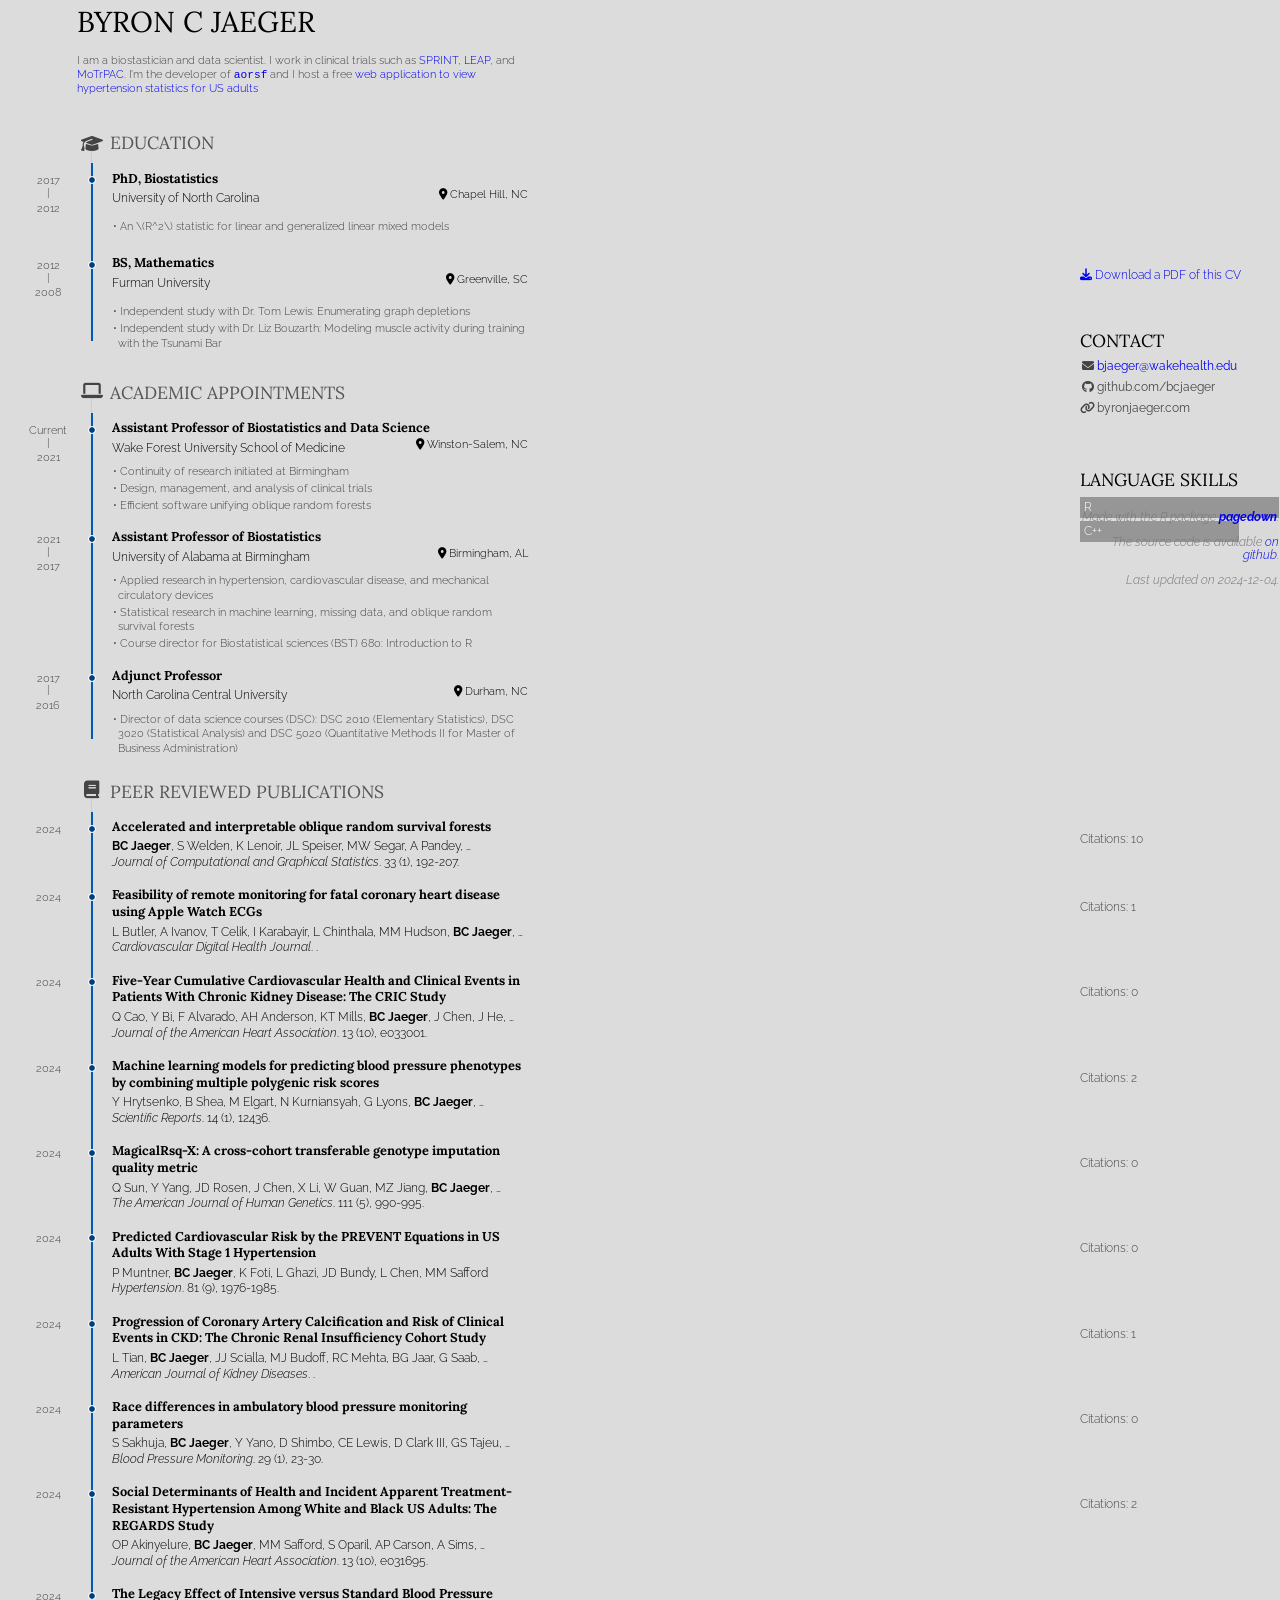
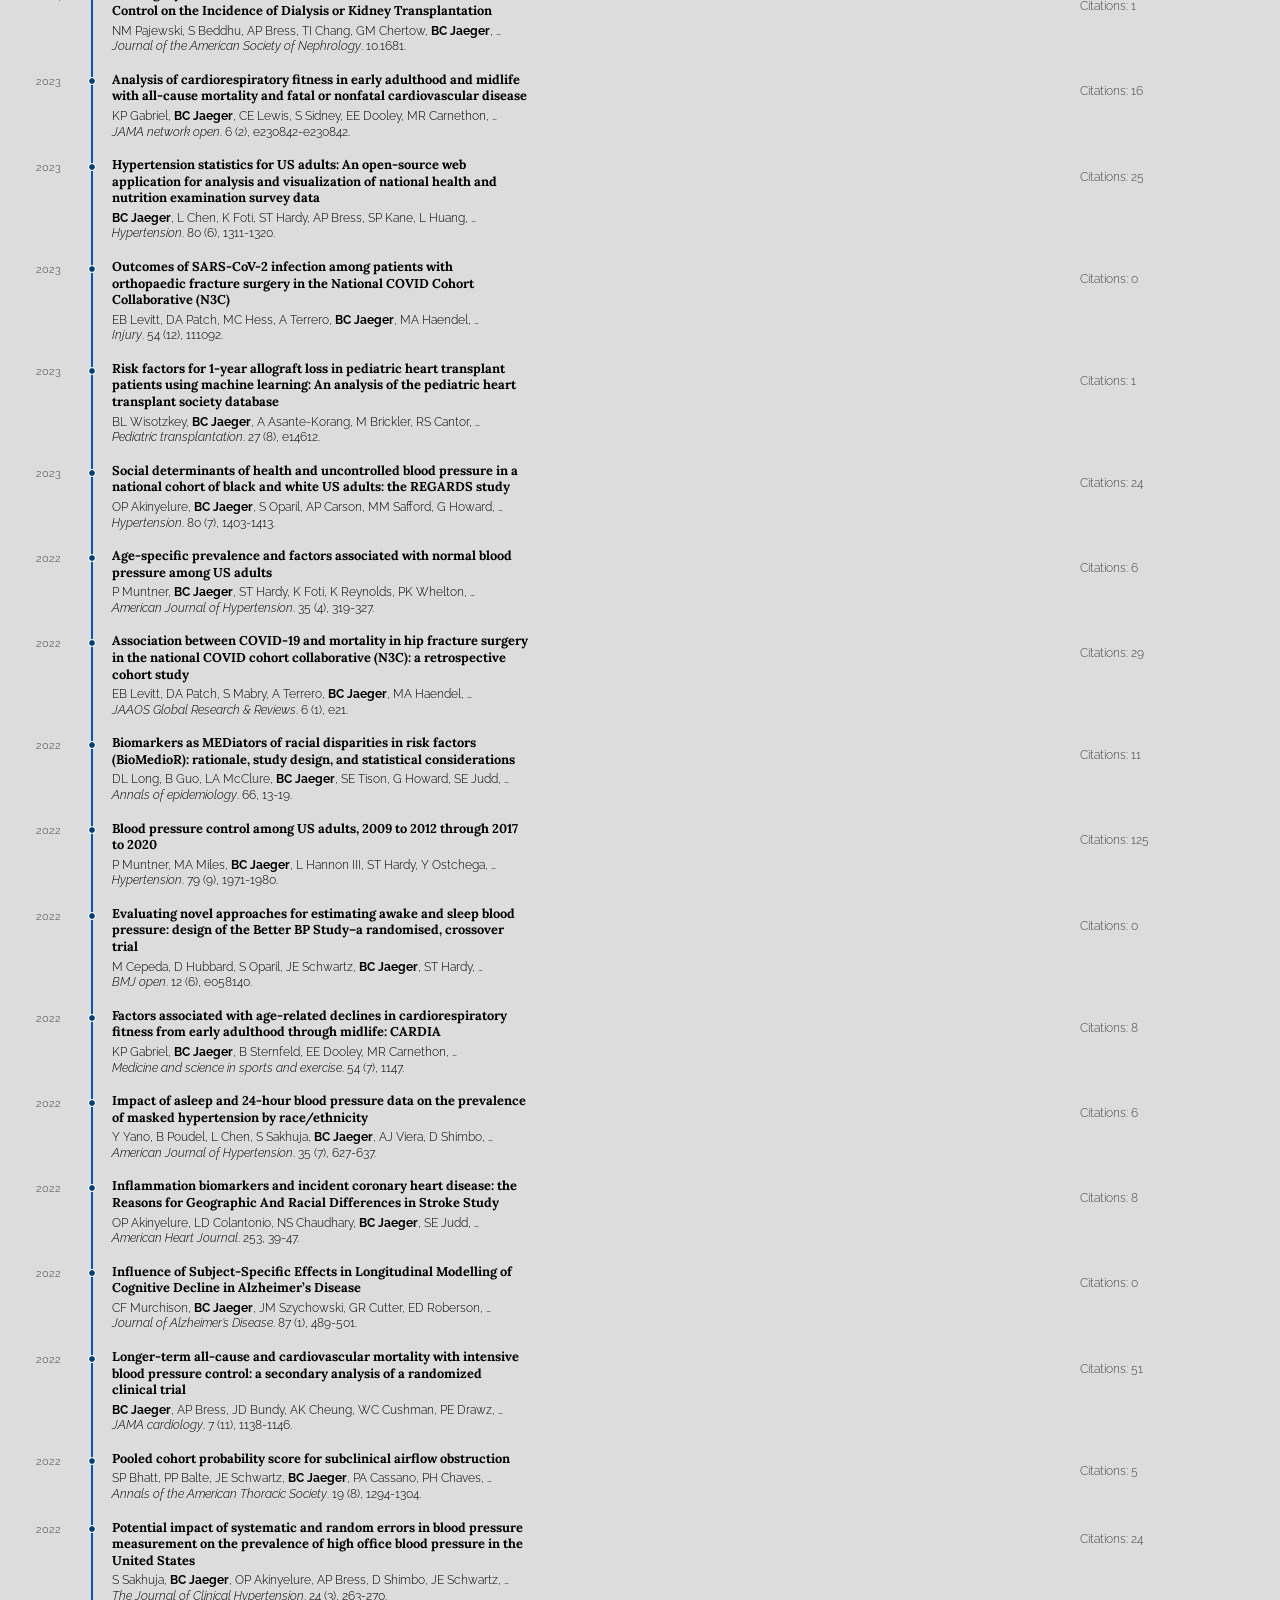
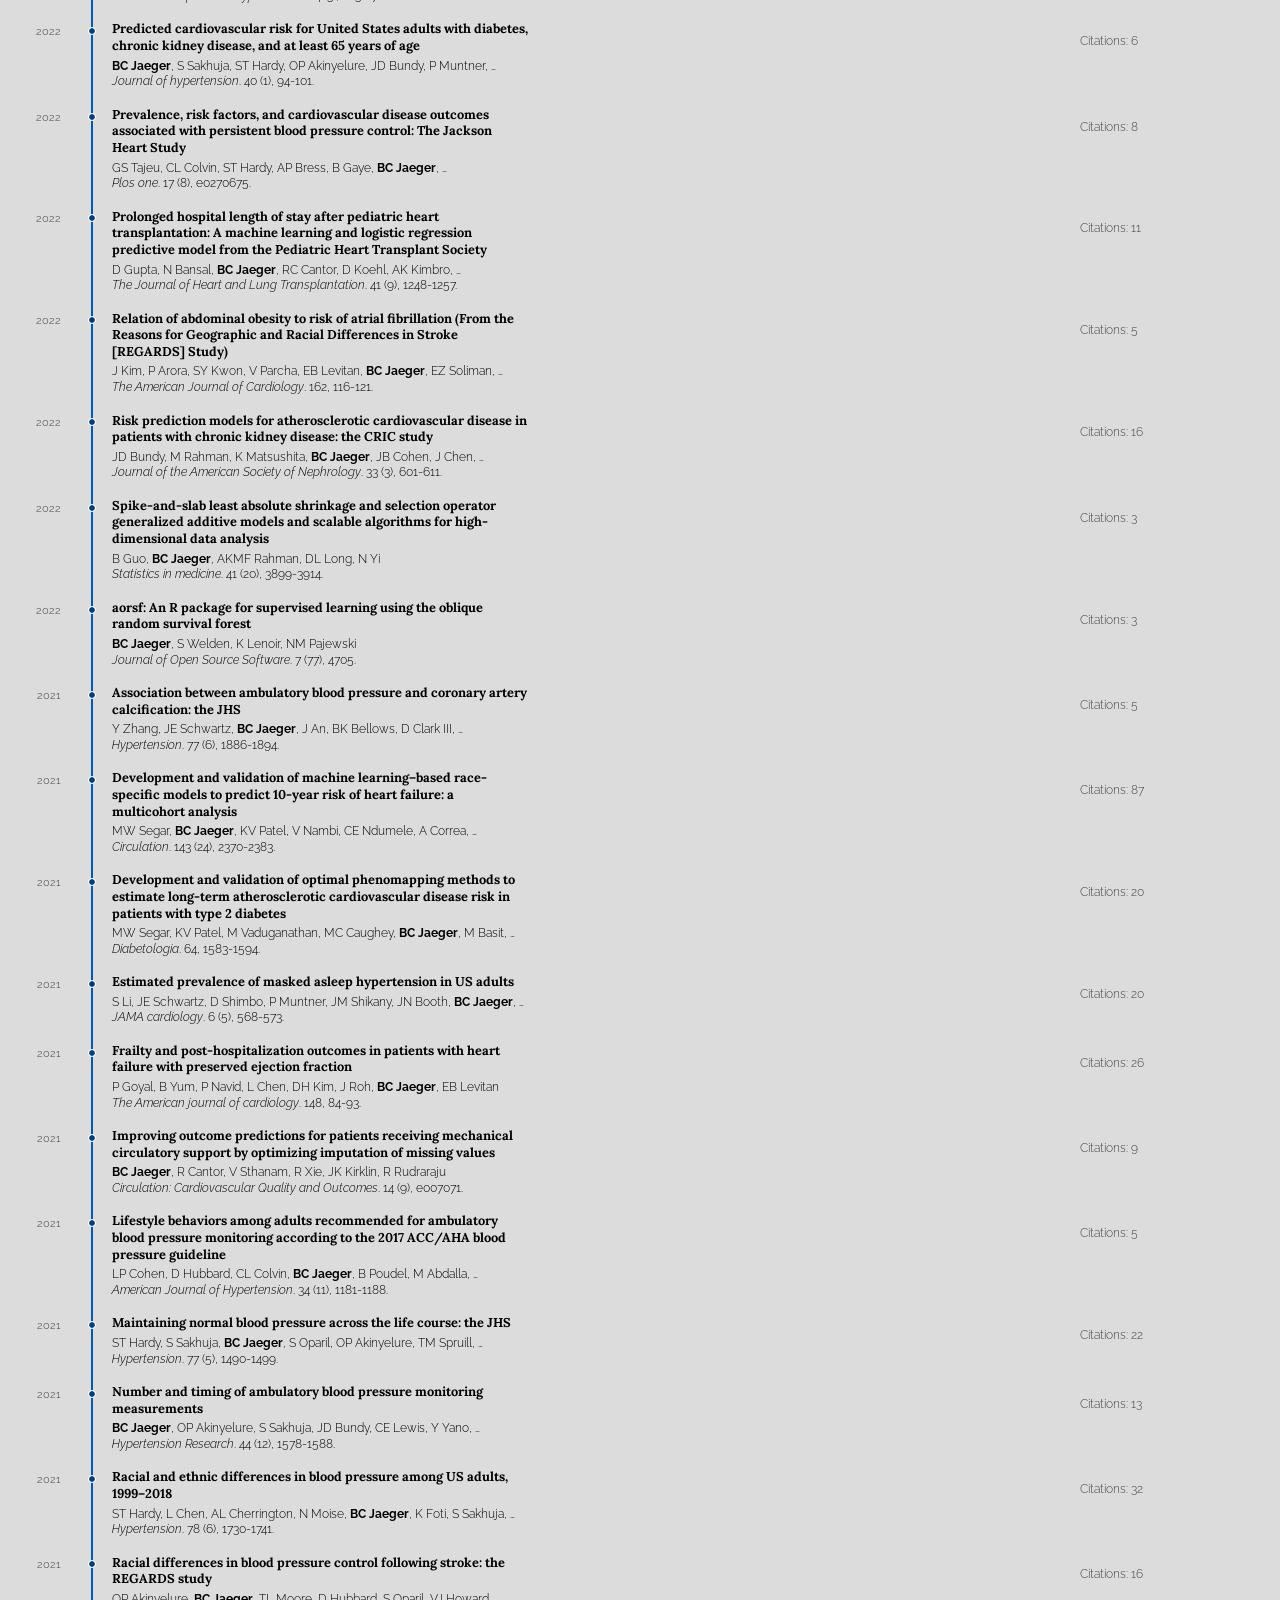
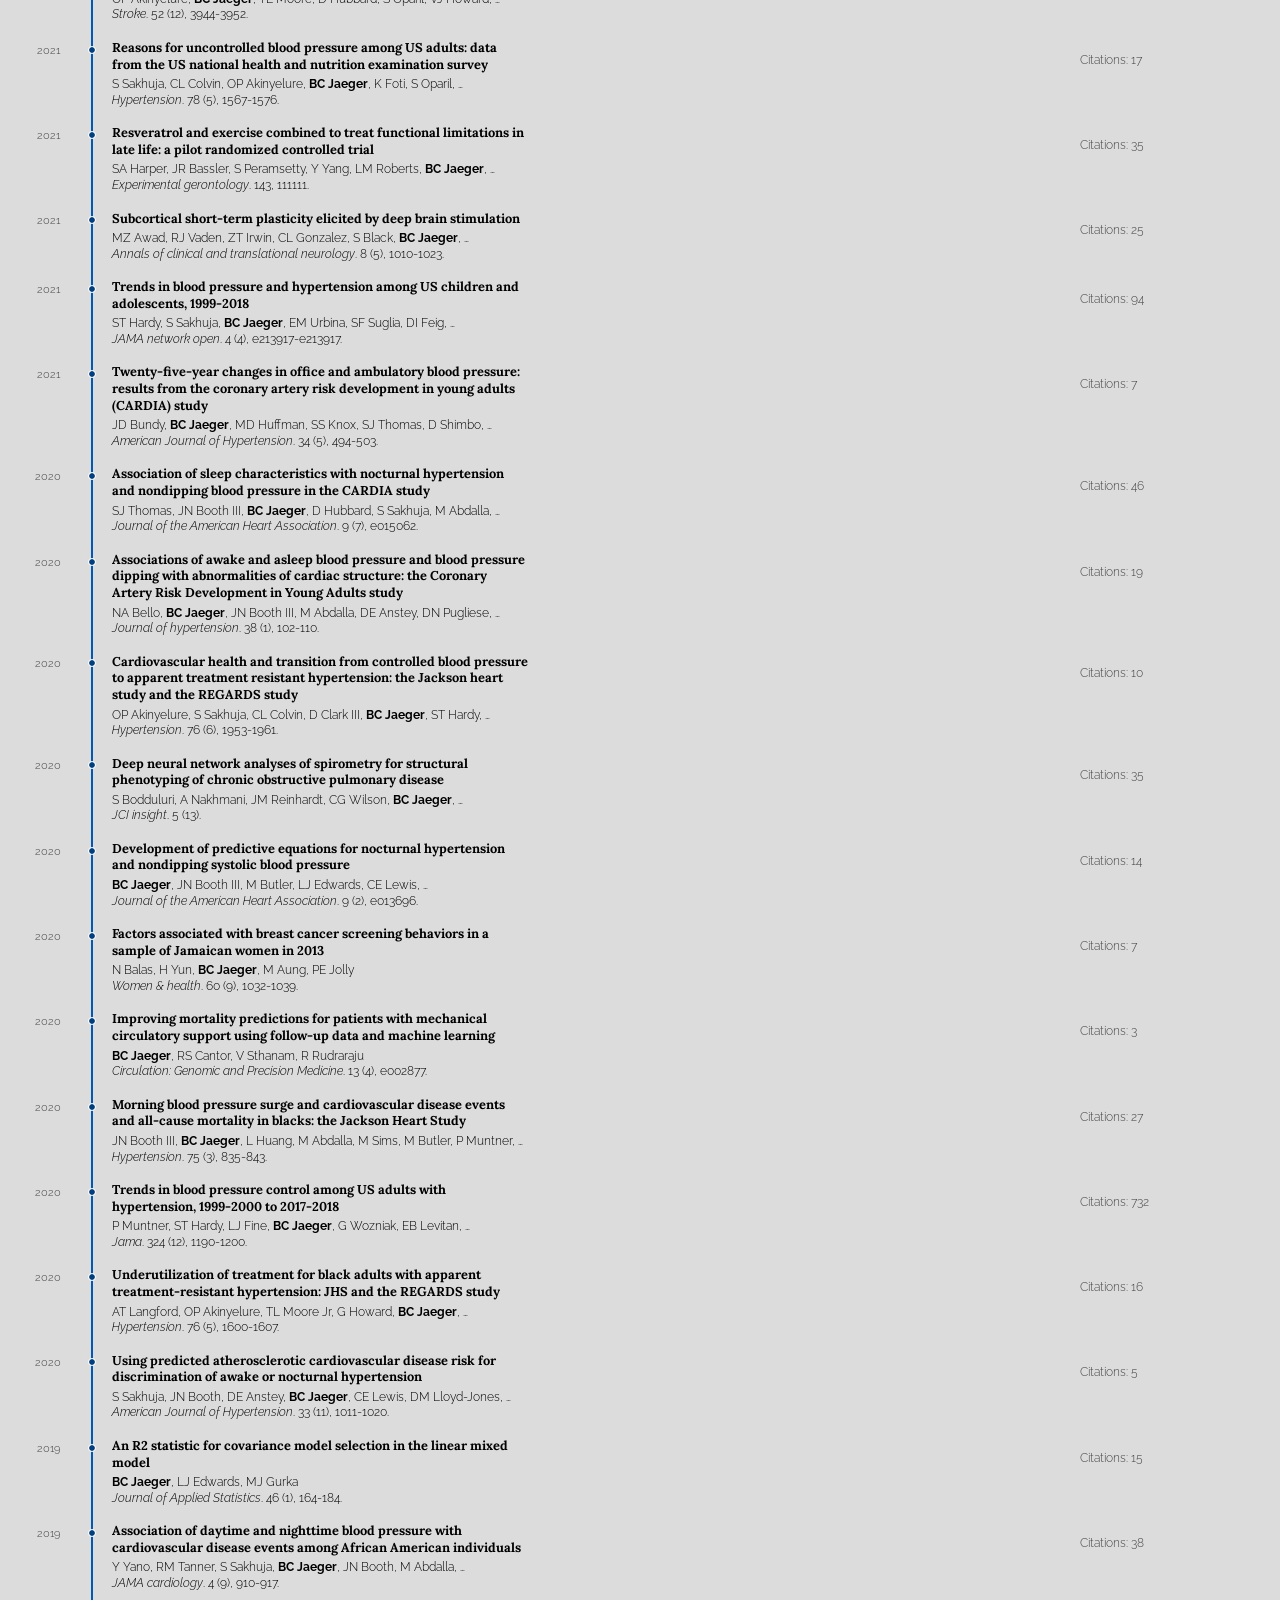
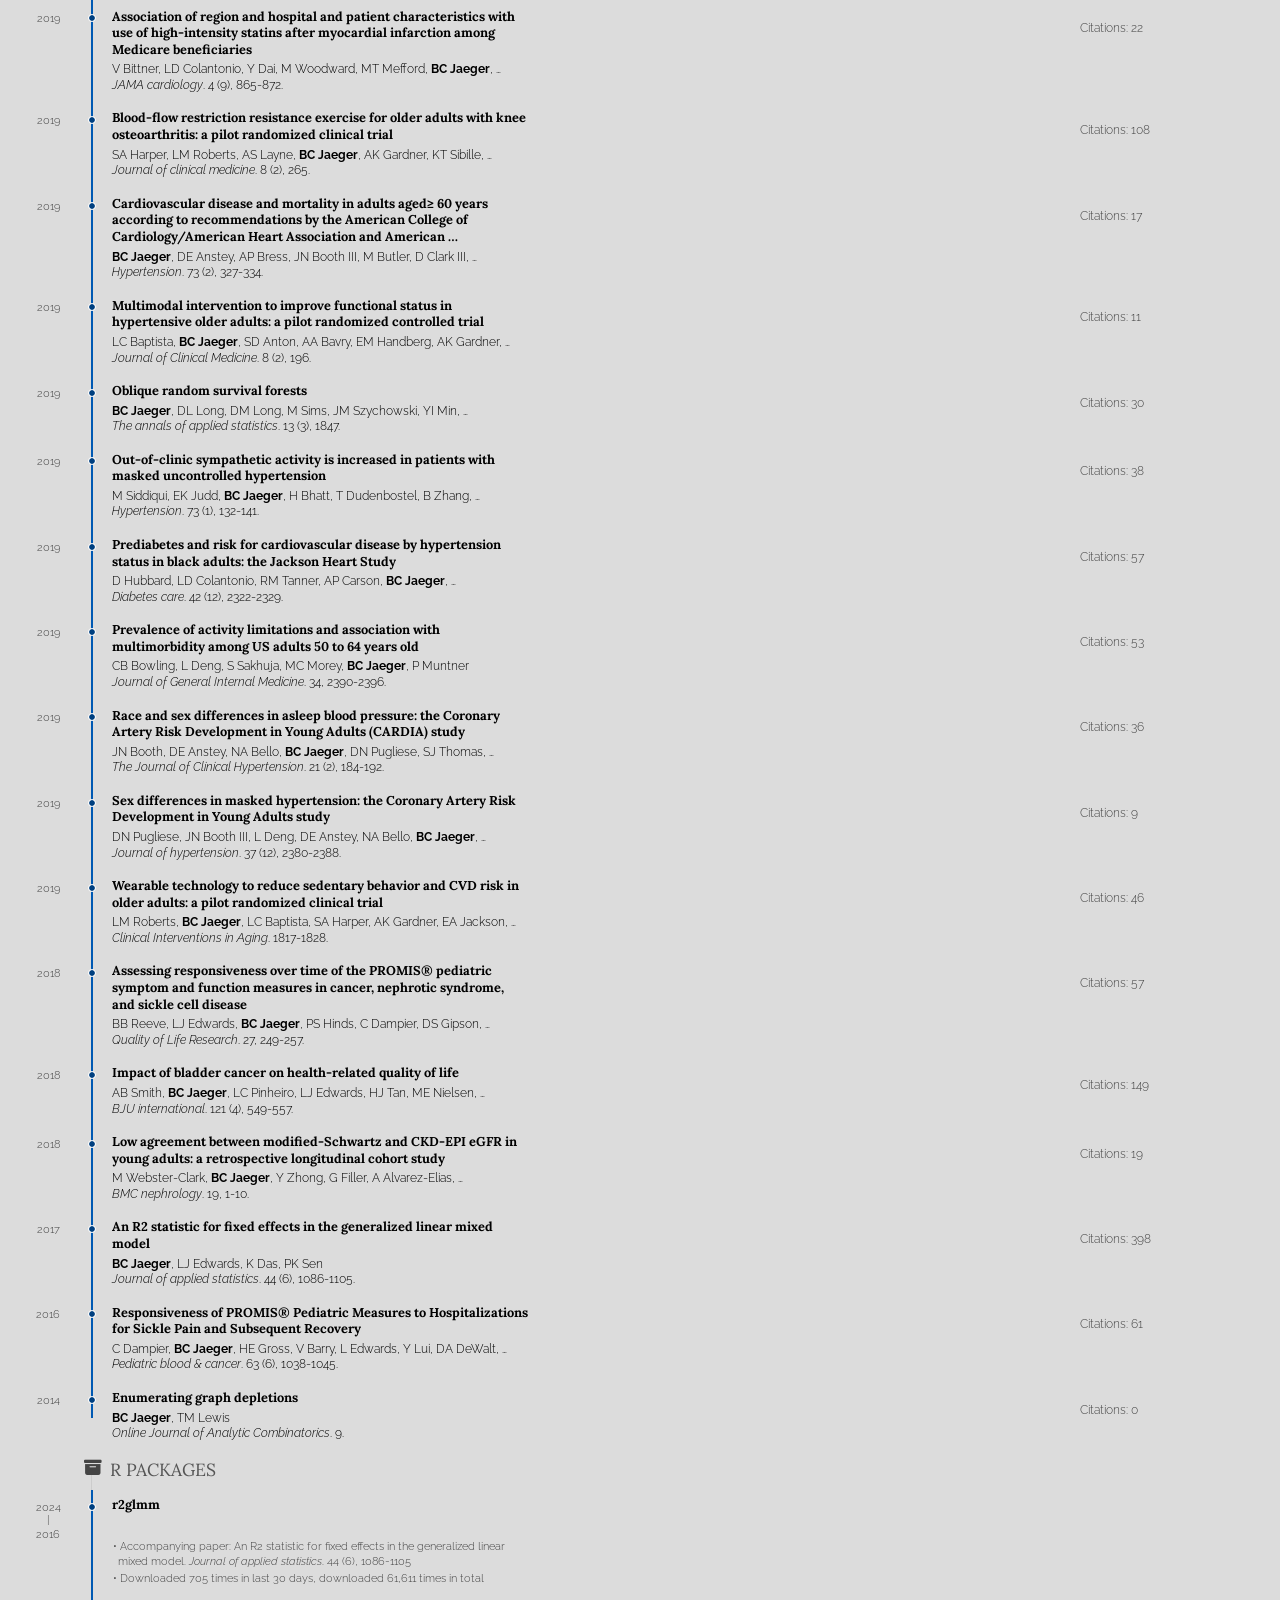
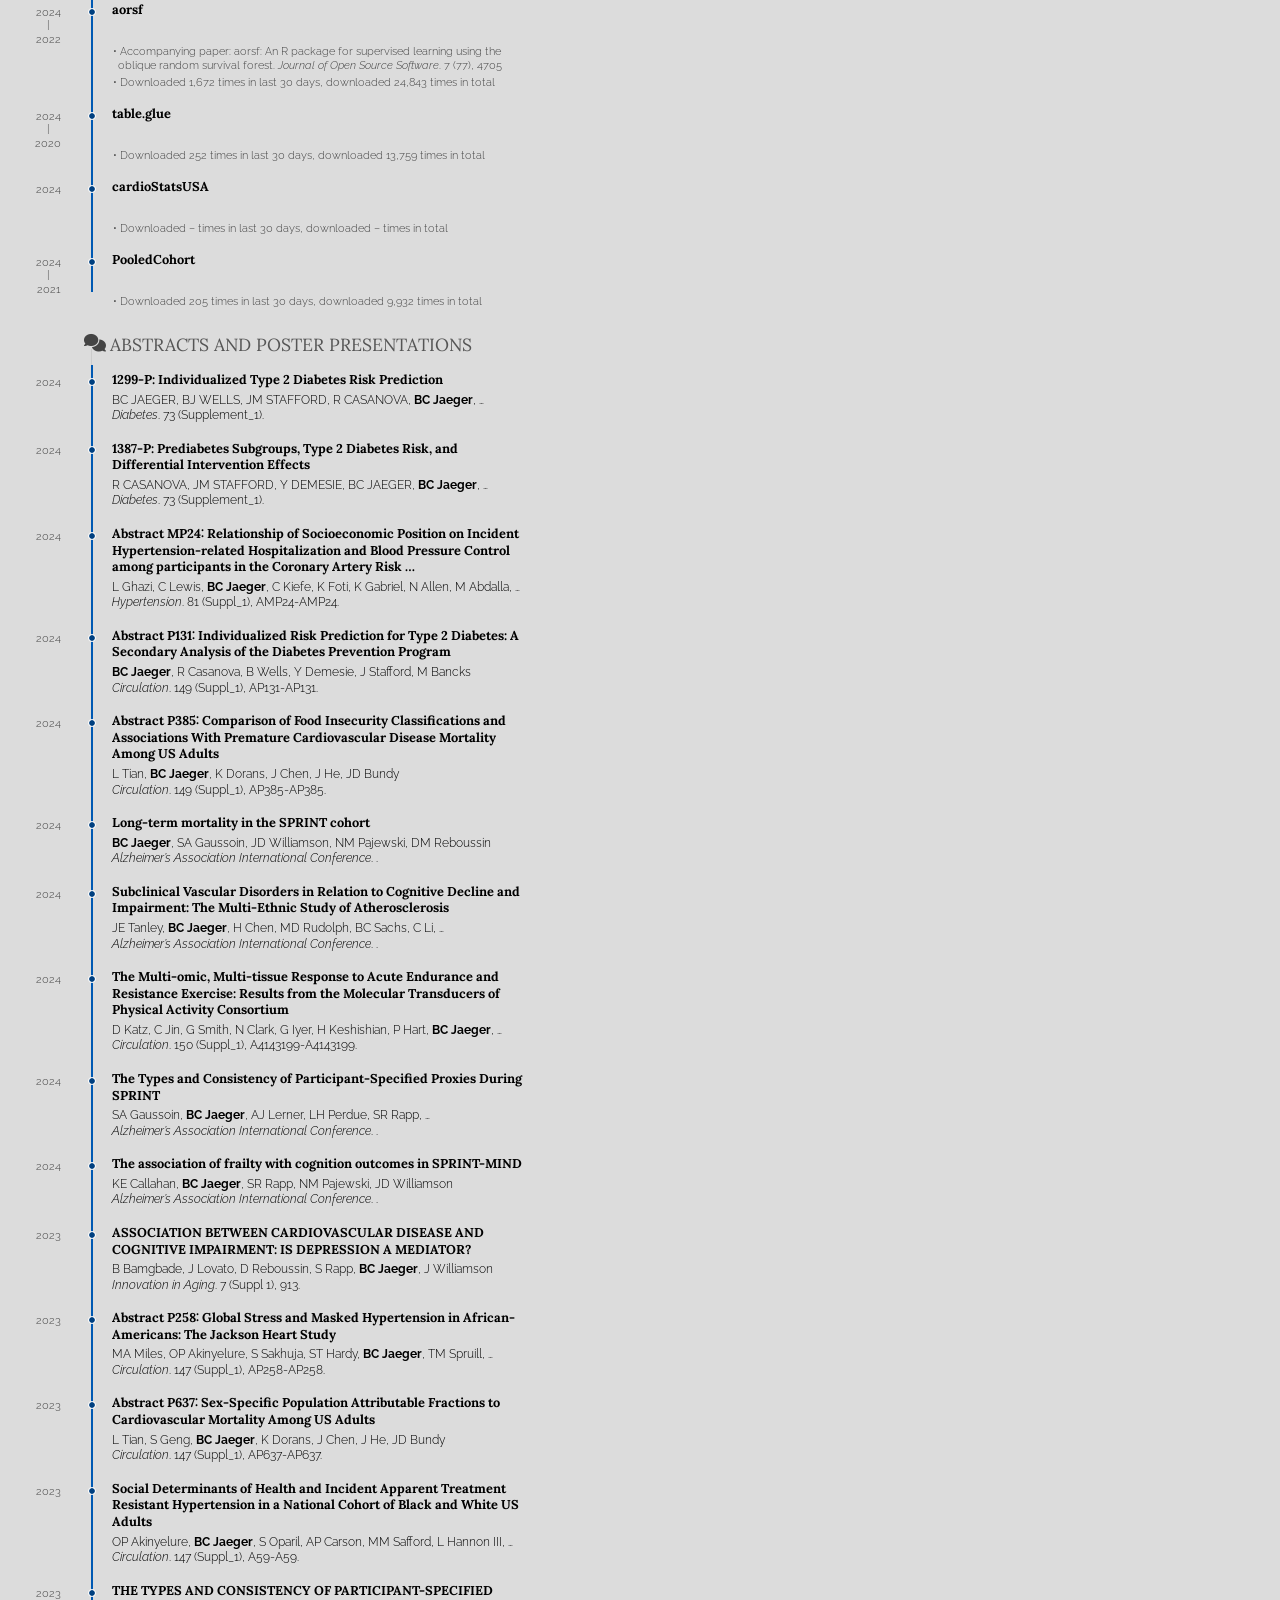
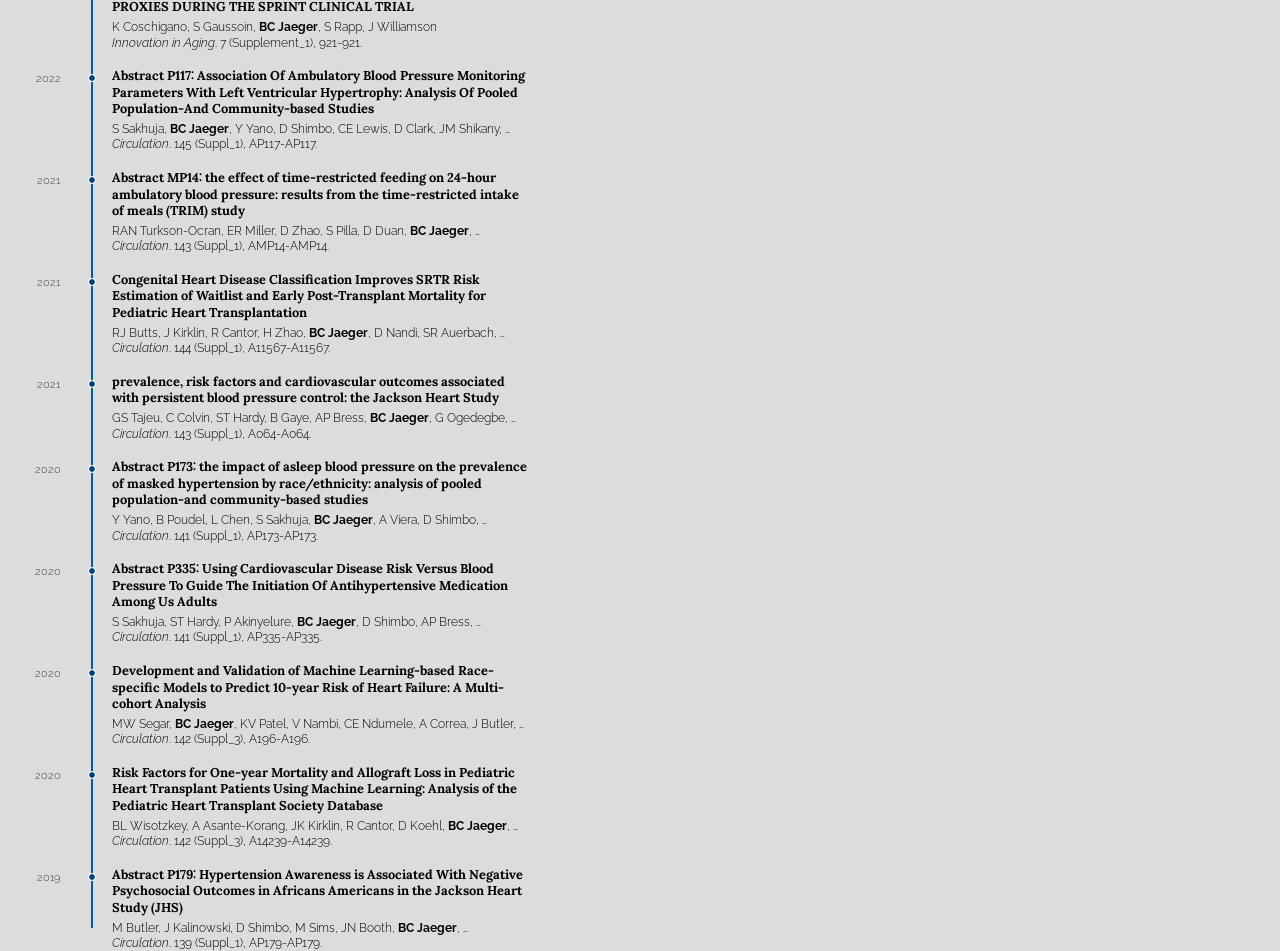
==== index.html @ 81c4c0ee "deploy: 174bfce23d1e09a99e138699e4bae9b51db5f2bb" ====
<!DOCTYPE html>
<html xmlns="http://www.w3.org/1999/xhtml">
  <head>
    <meta charset="utf-8" />
    <meta http-equiv="Content-Type" content="text/html; charset=utf-8" />
    <meta name="generator" content="pandoc" />
    <meta name="viewport" content="width=device-width, initial-scale=1">

    <meta name="author" content="Byron C Jaeger" />
    <meta name="date" content="2024-12-04" />
    <title>Byron C Jaeger’s CV</title>

            <!-- dynamically load mathjax for compatibility with self-contained -->
    <script>
    (function() {
      // Retrieve previous config object if defined
      window.PagedConfig = window.PagedConfig || {};
      let beforePaged = PagedConfig.before;
      window.PagedConfig.before = async () => {
        if (beforePaged) await beforePaged();
        return new Promise((resolve, reject) => {
          var script = document.createElement("script");
          script.type = "text/javascript";
          var src = `https://mathjax.rstudio.com/latest/MathJax.js` + "?config=TeX-MML-AM_CHTML";
          if (location.protocol !== "file:" && /^https?:/.test(src))
            src = src.replace(/^https?:/, '');
          script.src = src;
          window.MathJax = {
            AuthorInit: () => {
              MathJax.Hub.Register.StartupHook("Begin", () => {
                MathJax.Hub.Queue(resolve);
              });
            }
          };
          document.getElementsByTagName("head")[0].appendChild(script);
        });
      };
    })();
    </script>
        
        <link href="data:text/css,%0A%2Efa%7Bfont%2Dfamily%3Avar%28%2D%2Dfa%2Dstyle%2Dfamily%2C%22Font%20Awesome%206%20Free%22%29%3Bfont%2Dweight%3Avar%28%2D%2Dfa%2Dstyle%2C900%29%7D%2Efa%2C%2Efa%2Dbrands%2C%2Efa%2Dclassic%2C%2Efa%2Dregular%2C%2Efa%2Dsharp%2C%2Efa%2Dsolid%2C%2Efab%2C%2Efar%2C%2Efas%7B%2Dmoz%2Dosx%2Dfont%2Dsmoothing%3Agrayscale%3B%2Dwebkit%2Dfont%2Dsmoothing%3Aantialiased%3Bdisplay%3Avar%28%2D%2Dfa%2Ddisplay%2Cinline%2Dblock%29%3Bfont%2Dstyle%3Anormal%3Bfont%2Dvariant%3Anormal%3Bline%2Dheight%3A1%3Btext%2Drendering%3Aauto%7D%2Efa%2Dclassic%2C%2Efa%2Dregular%2C%2Efa%2Dsolid%2C%2Efar%2C%2Efas%7Bfont%2Dfamily%3A%22Font%20Awesome%206%20Free%22%7D%2Efa%2Dbrands%2C%2Efab%7Bfont%2Dfamily%3A%22Font%20Awesome%206%20Brands%22%7D%2Efa%2D1x%7Bfont%2Dsize%3A1em%7D%2Efa%2D2x%7Bfont%2Dsize%3A2em%7D%2Efa%2D3x%7Bfont%2Dsize%3A3em%7D%2Efa%2D4x%7Bfont%2Dsize%3A4em%7D%2Efa%2D5x%7Bfont%2Dsize%3A5em%7D%2Efa%2D6x%7Bfont%2Dsize%3A6em%7D%2Efa%2D7x%7Bfont%2Dsize%3A7em%7D%2Efa%2D8x%7Bfont%2Dsize%3A8em%7D%2Efa%2D9x%7Bfont%2Dsize%3A9em%7D%2Efa%2D10x%7Bfont%2Dsize%3A10em%7D%2Efa%2D2xs%7Bfont%2Dsize%3A%2E625em%3Bline%2Dheight%3A%2E1em%3Bvertical%2Dalign%3A%2E225em%7D%2Efa%2Dxs%7Bfont%2Dsize%3A%2E75em%3Bline%2Dheight%3A%2E08333em%3Bvertical%2Dalign%3A%2E125em%7D%2Efa%2Dsm%7Bfont%2Dsize%3A%2E875em%3Bline%2Dheight%3A%2E07143em%3Bvertical%2Dalign%3A%2E05357em%7D%2Efa%2Dlg%7Bfont%2Dsize%3A1%2E25em%3Bline%2Dheight%3A%2E05em%3Bvertical%2Dalign%3A%2D%2E075em%7D%2Efa%2Dxl%7Bfont%2Dsize%3A1%2E5em%3Bline%2Dheight%3A%2E04167em%3Bvertical%2Dalign%3A%2D%2E125em%7D%2Efa%2D2xl%7Bfont%2Dsize%3A2em%3Bline%2Dheight%3A%2E03125em%3Bvertical%2Dalign%3A%2D%2E1875em%7D%2Efa%2Dfw%7Btext%2Dalign%3Acenter%3Bwidth%3A1%2E25em%7D%2Efa%2Dul%7Blist%2Dstyle%2Dtype%3Anone%3Bmargin%2Dleft%3Avar%28%2D%2Dfa%2Dli%2Dmargin%2C2%2E5em%29%3Bpadding%2Dleft%3A0%7D%2Efa%2Dul%3Eli%7Bposition%3Arelative%7D%2Efa%2Dli%7Bleft%3Acalc%28var%28%2D%2Dfa%2Dli%2Dwidth%2C%202em%29%2A%2D1%29%3Bposition%3Aabsolute%3Btext%2Dalign%3Acenter%3Bwidth%3Avar%28%2D%2Dfa%2Dli%2Dwidth%2C2em%29%3Bline%2Dheight%3Ainherit%7D%2Efa%2Dborder%7Bborder%2Dradius%3Avar%28%2D%2Dfa%2Dborder%2Dradius%2C%2E1em%29%3Bborder%3Avar%28%2D%2Dfa%2Dborder%2Dwidth%2C%2E08em%29%20var%28%2D%2Dfa%2Dborder%2Dstyle%2Csolid%29%20var%28%2D%2Dfa%2Dborder%2Dcolor%2C%23eee%29%3Bpadding%3Avar%28%2D%2Dfa%2Dborder%2Dpadding%2C%2E2em%20%2E25em%20%2E15em%29%7D%2Efa%2Dpull%2Dleft%7Bfloat%3Aleft%3Bmargin%2Dright%3Avar%28%2D%2Dfa%2Dpull%2Dmargin%2C%2E3em%29%7D%2Efa%2Dpull%2Dright%7Bfloat%3Aright%3Bmargin%2Dleft%3Avar%28%2D%2Dfa%2Dpull%2Dmargin%2C%2E3em%29%7D%2Efa%2Dbeat%7B%2Dwebkit%2Danimation%2Dname%3Afa%2Dbeat%3Banimation%2Dname%3Afa%2Dbeat%3B%2Dwebkit%2Danimation%2Ddelay%3Avar%28%2D%2Dfa%2Danimation%2Ddelay%2C0s%29%3Banimation%2Ddelay%3Avar%28%2D%2Dfa%2Danimation%2Ddelay%2C0s%29%3B%2Dwebkit%2Danimation%2Ddirection%3Avar%28%2D%2Dfa%2Danimation%2Ddirection%2Cnormal%29%3Banimation%2Ddirection%3Avar%28%2D%2Dfa%2Danimation%2Ddirection%2Cnormal%29%3B%2Dwebkit%2Danimation%2Dduration%3Avar%28%2D%2Dfa%2Danimation%2Dduration%2C1s%29%3Banimation%2Dduration%3Avar%28%2D%2Dfa%2Danimation%2Dduration%2C1s%29%3B%2Dwebkit%2Danimation%2Diteration%2Dcount%3Avar%28%2D%2Dfa%2Danimation%2Diteration%2Dcount%2Cinfinite%29%3Banimation%2Diteration%2Dcount%3Avar%28%2D%2Dfa%2Danimation%2Diteration%2Dcount%2Cinfinite%29%3B%2Dwebkit%2Danimation%2Dtiming%2Dfunction%3Avar%28%2D%2Dfa%2Danimation%2Dtiming%2Cease%2Din%2Dout%29%3Banimation%2Dtiming%2Dfunction%3Avar%28%2D%2Dfa%2Danimation%2Dtiming%2Cease%2Din%2Dout%29%7D%2Efa%2Dbounce%7B%2Dwebkit%2Danimation%2Dname%3Afa%2Dbounce%3Banimation%2Dname%3Afa%2Dbounce%3B%2Dwebkit%2Danimation%2Ddelay%3Avar%28%2D%2Dfa%2Danimation%2Ddelay%2C0s%29%3Banimation%2Ddelay%3Avar%28%2D%2Dfa%2Danimation%2Ddelay%2C0s%29%3B%2Dwebkit%2Danimation%2Ddirection%3Avar%28%2D%2Dfa%2Danimation%2Ddirection%2Cnormal%29%3Banimation%2Ddirection%3Avar%28%2D%2Dfa%2Danimation%2Ddirection%2Cnormal%29%3B%2Dwebkit%2Danimation%2Dduration%3Avar%28%2D%2Dfa%2Danimation%2Dduration%2C1s%29%3Banimation%2Dduration%3Avar%28%2D%2Dfa%2Danimation%2Dduration%2C1s%29%3B%2Dwebkit%2Danimation%2Diteration%2Dcount%3Avar%28%2D%2Dfa%2Danimation%2Diteration%2Dcount%2Cinfinite%29%3Banimation%2Diteration%2Dcount%3Avar%28%2D%2Dfa%2Danimation%2Diteration%2Dcount%2Cinfinite%29%3B%2Dwebkit%2Danimation%2Dtiming%2Dfunction%3Avar%28%2D%2Dfa%2Danimation%2Dtiming%2Ccubic%2Dbezier%28%2E28%2C%2E84%2C%2E42%2C1%29%29%3Banimation%2Dtiming%2Dfunction%3Avar%28%2D%2Dfa%2Danimation%2Dtiming%2Ccubic%2Dbezier%28%2E28%2C%2E84%2C%2E42%2C1%29%29%7D%2Efa%2Dfade%7B%2Dwebkit%2Danimation%2Dname%3Afa%2Dfade%3Banimation%2Dname%3Afa%2Dfade%3B%2Dwebkit%2Danimation%2Diteration%2Dcount%3Avar%28%2D%2Dfa%2Danimation%2Diteration%2Dcount%2Cinfinite%29%3Banimation%2Diteration%2Dcount%3Avar%28%2D%2Dfa%2Danimation%2Diteration%2Dcount%2Cinfinite%29%3B%2Dwebkit%2Danimation%2Dtiming%2Dfunction%3Avar%28%2D%2Dfa%2Danimation%2Dtiming%2Ccubic%2Dbezier%28%2E4%2C0%2C%2E6%2C1%29%29%3Banimation%2Dtiming%2Dfunction%3Avar%28%2D%2Dfa%2Danimation%2Dtiming%2Ccubic%2Dbezier%28%2E4%2C0%2C%2E6%2C1%29%29%7D%2Efa%2Dbeat%2Dfade%2C%2Efa%2Dfade%7B%2Dwebkit%2Danimation%2Ddelay%3Avar%28%2D%2Dfa%2Danimation%2Ddelay%2C0s%29%3Banimation%2Ddelay%3Avar%28%2D%2Dfa%2Danimation%2Ddelay%2C0s%29%3B%2Dwebkit%2Danimation%2Ddirection%3Avar%28%2D%2Dfa%2Danimation%2Ddirection%2Cnormal%29%3Banimation%2Ddirection%3Avar%28%2D%2Dfa%2Danimation%2Ddirection%2Cnormal%29%3B%2Dwebkit%2Danimation%2Dduration%3Avar%28%2D%2Dfa%2Danimation%2Dduration%2C1s%29%3Banimation%2Dduration%3Avar%28%2D%2Dfa%2Danimation%2Dduration%2C1s%29%7D%2Efa%2Dbeat%2Dfade%7B%2Dwebkit%2Danimation%2Dname%3Afa%2Dbeat%2Dfade%3Banimation%2Dname%3Afa%2Dbeat%2Dfade%3B%2Dwebkit%2Danimation%2Diteration%2Dcount%3Avar%28%2D%2Dfa%2Danimation%2Diteration%2Dcount%2Cinfinite%29%3Banimation%2Diteration%2Dcount%3Avar%28%2D%2Dfa%2Danimation%2Diteration%2Dcount%2Cinfinite%29%3B%2Dwebkit%2Danimation%2Dtiming%2Dfunction%3Avar%28%2D%2Dfa%2Danimation%2Dtiming%2Ccubic%2Dbezier%28%2E4%2C0%2C%2E6%2C1%29%29%3Banimation%2Dtiming%2Dfunction%3Avar%28%2D%2Dfa%2Danimation%2Dtiming%2Ccubic%2Dbezier%28%2E4%2C0%2C%2E6%2C1%29%29%7D%2Efa%2Dflip%7B%2Dwebkit%2Danimation%2Dname%3Afa%2Dflip%3Banimation%2Dname%3Afa%2Dflip%3B%2Dwebkit%2Danimation%2Ddelay%3Avar%28%2D%2Dfa%2Danimation%2Ddelay%2C0s%29%3Banimation%2Ddelay%3Avar%28%2D%2Dfa%2Danimation%2Ddelay%2C0s%29%3B%2Dwebkit%2Danimation%2Ddirection%3Avar%28%2D%2Dfa%2Danimation%2Ddirection%2Cnormal%29%3Banimation%2Ddirection%3Avar%28%2D%2Dfa%2Danimation%2Ddirection%2Cnormal%29%3B%2Dwebkit%2Danimation%2Dduration%3Avar%28%2D%2Dfa%2Danimation%2Dduration%2C1s%29%3Banimation%2Dduration%3Avar%28%2D%2Dfa%2Danimation%2Dduration%2C1s%29%3B%2Dwebkit%2Danimation%2Diteration%2Dcount%3Avar%28%2D%2Dfa%2Danimation%2Diteration%2Dcount%2Cinfinite%29%3Banimation%2Diteration%2Dcount%3Avar%28%2D%2Dfa%2Danimation%2Diteration%2Dcount%2Cinfinite%29%3B%2Dwebkit%2Danimation%2Dtiming%2Dfunction%3Avar%28%2D%2Dfa%2Danimation%2Dtiming%2Cease%2Din%2Dout%29%3Banimation%2Dtiming%2Dfunction%3Avar%28%2D%2Dfa%2Danimation%2Dtiming%2Cease%2Din%2Dout%29%7D%2Efa%2Dshake%7B%2Dwebkit%2Danimation%2Dname%3Afa%2Dshake%3Banimation%2Dname%3Afa%2Dshake%3B%2Dwebkit%2Danimation%2Dduration%3Avar%28%2D%2Dfa%2Danimation%2Dduration%2C1s%29%3Banimation%2Dduration%3Avar%28%2D%2Dfa%2Danimation%2Dduration%2C1s%29%3B%2Dwebkit%2Danimation%2Diteration%2Dcount%3Avar%28%2D%2Dfa%2Danimation%2Diteration%2Dcount%2Cinfinite%29%3Banimation%2Diteration%2Dcount%3Avar%28%2D%2Dfa%2Danimation%2Diteration%2Dcount%2Cinfinite%29%3B%2Dwebkit%2Danimation%2Dtiming%2Dfunction%3Avar%28%2D%2Dfa%2Danimation%2Dtiming%2Clinear%29%3Banimation%2Dtiming%2Dfunction%3Avar%28%2D%2Dfa%2Danimation%2Dtiming%2Clinear%29%7D%2Efa%2Dshake%2C%2Efa%2Dspin%7B%2Dwebkit%2Danimation%2Ddelay%3Avar%28%2D%2Dfa%2Danimation%2Ddelay%2C0s%29%3Banimation%2Ddelay%3Avar%28%2D%2Dfa%2Danimation%2Ddelay%2C0s%29%3B%2Dwebkit%2Danimation%2Ddirection%3Avar%28%2D%2Dfa%2Danimation%2Ddirection%2Cnormal%29%3Banimation%2Ddirection%3Avar%28%2D%2Dfa%2Danimation%2Ddirection%2Cnormal%29%7D%2Efa%2Dspin%7B%2Dwebkit%2Danimation%2Dname%3Afa%2Dspin%3Banimation%2Dname%3Afa%2Dspin%3B%2Dwebkit%2Danimation%2Dduration%3Avar%28%2D%2Dfa%2Danimation%2Dduration%2C2s%29%3Banimation%2Dduration%3Avar%28%2D%2Dfa%2Danimation%2Dduration%2C2s%29%3B%2Dwebkit%2Danimation%2Diteration%2Dcount%3Avar%28%2D%2Dfa%2Danimation%2Diteration%2Dcount%2Cinfinite%29%3Banimation%2Diteration%2Dcount%3Avar%28%2D%2Dfa%2Danimation%2Diteration%2Dcount%2Cinfinite%29%3B%2Dwebkit%2Danimation%2Dtiming%2Dfunction%3Avar%28%2D%2Dfa%2Danimation%2Dtiming%2Clinear%29%3Banimation%2Dtiming%2Dfunction%3Avar%28%2D%2Dfa%2Danimation%2Dtiming%2Clinear%29%7D%2Efa%2Dspin%2Dreverse%7B%2D%2Dfa%2Danimation%2Ddirection%3Areverse%7D%2Efa%2Dpulse%2C%2Efa%2Dspin%2Dpulse%7B%2Dwebkit%2Danimation%2Dname%3Afa%2Dspin%3Banimation%2Dname%3Afa%2Dspin%3B%2Dwebkit%2Danimation%2Ddirection%3Avar%28%2D%2Dfa%2Danimation%2Ddirection%2Cnormal%29%3Banimation%2Ddirection%3Avar%28%2D%2Dfa%2Danimation%2Ddirection%2Cnormal%29%3B%2Dwebkit%2Danimation%2Dduration%3Avar%28%2D%2Dfa%2Danimation%2Dduration%2C1s%29%3Banimation%2Dduration%3Avar%28%2D%2Dfa%2Danimation%2Dduration%2C1s%29%3B%2Dwebkit%2Danimation%2Diteration%2Dcount%3Avar%28%2D%2Dfa%2Danimation%2Diteration%2Dcount%2Cinfinite%29%3Banimation%2Diteration%2Dcount%3Avar%28%2D%2Dfa%2Danimation%2Diteration%2Dcount%2Cinfinite%29%3B%2Dwebkit%2Danimation%2Dtiming%2Dfunction%3Avar%28%2D%2Dfa%2Danimation%2Dtiming%2Csteps%288%29%29%3Banimation%2Dtiming%2Dfunction%3Avar%28%2D%2Dfa%2Danimation%2Dtiming%2Csteps%288%29%29%7D%40media%20%28prefers%2Dreduced%2Dmotion%3Areduce%29%7B%2Efa%2Dbeat%2C%2Efa%2Dbeat%2Dfade%2C%2Efa%2Dbounce%2C%2Efa%2Dfade%2C%2Efa%2Dflip%2C%2Efa%2Dpulse%2C%2Efa%2Dshake%2C%2Efa%2Dspin%2C%2Efa%2Dspin%2Dpulse%7B%2Dwebkit%2Danimation%2Ddelay%3A%2D1ms%3Banimation%2Ddelay%3A%2D1ms%3B%2Dwebkit%2Danimation%2Dduration%3A1ms%3Banimation%2Dduration%3A1ms%3B%2Dwebkit%2Danimation%2Diteration%2Dcount%3A1%3Banimation%2Diteration%2Dcount%3A1%3B%2Dwebkit%2Dtransition%2Ddelay%3A0s%3Btransition%2Ddelay%3A0s%3B%2Dwebkit%2Dtransition%2Dduration%3A0s%3Btransition%2Dduration%3A0s%7D%7D%40%2Dwebkit%2Dkeyframes%20fa%2Dbeat%7B0%25%2C90%25%7B%2Dwebkit%2Dtransform%3Ascale%281%29%3Btransform%3Ascale%281%29%7D45%25%7B%2Dwebkit%2Dtransform%3Ascale%28var%28%2D%2Dfa%2Dbeat%2Dscale%2C1%2E25%29%29%3Btransform%3Ascale%28var%28%2D%2Dfa%2Dbeat%2Dscale%2C1%2E25%29%29%7D%7D%40keyframes%20fa%2Dbeat%7B0%25%2C90%25%7B%2Dwebkit%2Dtransform%3Ascale%281%29%3Btransform%3Ascale%281%29%7D45%25%7B%2Dwebkit%2Dtransform%3Ascale%28var%28%2D%2Dfa%2Dbeat%2Dscale%2C1%2E25%29%29%3Btransform%3Ascale%28var%28%2D%2Dfa%2Dbeat%2Dscale%2C1%2E25%29%29%7D%7D%40%2Dwebkit%2Dkeyframes%20fa%2Dbounce%7B0%25%7B%2Dwebkit%2Dtransform%3Ascale%281%29%20translateY%280%29%3Btransform%3Ascale%281%29%20translateY%280%29%7D10%25%7B%2Dwebkit%2Dtransform%3Ascale%28var%28%2D%2Dfa%2Dbounce%2Dstart%2Dscale%2Dx%2C1%2E1%29%2Cvar%28%2D%2Dfa%2Dbounce%2Dstart%2Dscale%2Dy%2C%2E9%29%29%20translateY%280%29%3Btransform%3Ascale%28var%28%2D%2Dfa%2Dbounce%2Dstart%2Dscale%2Dx%2C1%2E1%29%2Cvar%28%2D%2Dfa%2Dbounce%2Dstart%2Dscale%2Dy%2C%2E9%29%29%20translateY%280%29%7D30%25%7B%2Dwebkit%2Dtransform%3Ascale%28var%28%2D%2Dfa%2Dbounce%2Djump%2Dscale%2Dx%2C%2E9%29%2Cvar%28%2D%2Dfa%2Dbounce%2Djump%2Dscale%2Dy%2C1%2E1%29%29%20translateY%28var%28%2D%2Dfa%2Dbounce%2Dheight%2C%2D%2E5em%29%29%3Btransform%3Ascale%28var%28%2D%2Dfa%2Dbounce%2Djump%2Dscale%2Dx%2C%2E9%29%2Cvar%28%2D%2Dfa%2Dbounce%2Djump%2Dscale%2Dy%2C1%2E1%29%29%20translateY%28var%28%2D%2Dfa%2Dbounce%2Dheight%2C%2D%2E5em%29%29%7D50%25%7B%2Dwebkit%2Dtransform%3Ascale%28var%28%2D%2Dfa%2Dbounce%2Dland%2Dscale%2Dx%2C1%2E05%29%2Cvar%28%2D%2Dfa%2Dbounce%2Dland%2Dscale%2Dy%2C%2E95%29%29%20translateY%280%29%3Btransform%3Ascale%28var%28%2D%2Dfa%2Dbounce%2Dland%2Dscale%2Dx%2C1%2E05%29%2Cvar%28%2D%2Dfa%2Dbounce%2Dland%2Dscale%2Dy%2C%2E95%29%29%20translateY%280%29%7D57%25%7B%2Dwebkit%2Dtransform%3Ascale%281%29%20translateY%28var%28%2D%2Dfa%2Dbounce%2Drebound%2C%2D%2E125em%29%29%3Btransform%3Ascale%281%29%20translateY%28var%28%2D%2Dfa%2Dbounce%2Drebound%2C%2D%2E125em%29%29%7D64%25%7B%2Dwebkit%2Dtransform%3Ascale%281%29%20translateY%280%29%3Btransform%3Ascale%281%29%20translateY%280%29%7Dto%7B%2Dwebkit%2Dtransform%3Ascale%281%29%20translateY%280%29%3Btransform%3Ascale%281%29%20translateY%280%29%7D%7D%40keyframes%20fa%2Dbounce%7B0%25%7B%2Dwebkit%2Dtransform%3Ascale%281%29%20translateY%280%29%3Btransform%3Ascale%281%29%20translateY%280%29%7D10%25%7B%2Dwebkit%2Dtransform%3Ascale%28var%28%2D%2Dfa%2Dbounce%2Dstart%2Dscale%2Dx%2C1%2E1%29%2Cvar%28%2D%2Dfa%2Dbounce%2Dstart%2Dscale%2Dy%2C%2E9%29%29%20translateY%280%29%3Btransform%3Ascale%28var%28%2D%2Dfa%2Dbounce%2Dstart%2Dscale%2Dx%2C1%2E1%29%2Cvar%28%2D%2Dfa%2Dbounce%2Dstart%2Dscale%2Dy%2C%2E9%29%29%20translateY%280%29%7D30%25%7B%2Dwebkit%2Dtransform%3Ascale%28var%28%2D%2Dfa%2Dbounce%2Djump%2Dscale%2Dx%2C%2E9%29%2Cvar%28%2D%2Dfa%2Dbounce%2Djump%2Dscale%2Dy%2C1%2E1%29%29%20translateY%28var%28%2D%2Dfa%2Dbounce%2Dheight%2C%2D%2E5em%29%29%3Btransform%3Ascale%28var%28%2D%2Dfa%2Dbounce%2Djump%2Dscale%2Dx%2C%2E9%29%2Cvar%28%2D%2Dfa%2Dbounce%2Djump%2Dscale%2Dy%2C1%2E1%29%29%20translateY%28var%28%2D%2Dfa%2Dbounce%2Dheight%2C%2D%2E5em%29%29%7D50%25%7B%2Dwebkit%2Dtransform%3Ascale%28var%28%2D%2Dfa%2Dbounce%2Dland%2Dscale%2Dx%2C1%2E05%29%2Cvar%28%2D%2Dfa%2Dbounce%2Dland%2Dscale%2Dy%2C%2E95%29%29%20translateY%280%29%3Btransform%3Ascale%28var%28%2D%2Dfa%2Dbounce%2Dland%2Dscale%2Dx%2C1%2E05%29%2Cvar%28%2D%2Dfa%2Dbounce%2Dland%2Dscale%2Dy%2C%2E95%29%29%20translateY%280%29%7D57%25%7B%2Dwebkit%2Dtransform%3Ascale%281%29%20translateY%28var%28%2D%2Dfa%2Dbounce%2Drebound%2C%2D%2E125em%29%29%3Btransform%3Ascale%281%29%20translateY%28var%28%2D%2Dfa%2Dbounce%2Drebound%2C%2D%2E125em%29%29%7D64%25%7B%2Dwebkit%2Dtransform%3Ascale%281%29%20translateY%280%29%3Btransform%3Ascale%281%29%20translateY%280%29%7Dto%7B%2Dwebkit%2Dtransform%3Ascale%281%29%20translateY%280%29%3Btransform%3Ascale%281%29%20translateY%280%29%7D%7D%40%2Dwebkit%2Dkeyframes%20fa%2Dfade%7B50%25%7Bopacity%3Avar%28%2D%2Dfa%2Dfade%2Dopacity%2C%2E4%29%7D%7D%40keyframes%20fa%2Dfade%7B50%25%7Bopacity%3Avar%28%2D%2Dfa%2Dfade%2Dopacity%2C%2E4%29%7D%7D%40%2Dwebkit%2Dkeyframes%20fa%2Dbeat%2Dfade%7B0%25%2Cto%7Bopacity%3Avar%28%2D%2Dfa%2Dbeat%2Dfade%2Dopacity%2C%2E4%29%3B%2Dwebkit%2Dtransform%3Ascale%281%29%3Btransform%3Ascale%281%29%7D50%25%7Bopacity%3A1%3B%2Dwebkit%2Dtransform%3Ascale%28var%28%2D%2Dfa%2Dbeat%2Dfade%2Dscale%2C1%2E125%29%29%3Btransform%3Ascale%28var%28%2D%2Dfa%2Dbeat%2Dfade%2Dscale%2C1%2E125%29%29%7D%7D%40keyframes%20fa%2Dbeat%2Dfade%7B0%25%2Cto%7Bopacity%3Avar%28%2D%2Dfa%2Dbeat%2Dfade%2Dopacity%2C%2E4%29%3B%2Dwebkit%2Dtransform%3Ascale%281%29%3Btransform%3Ascale%281%29%7D50%25%7Bopacity%3A1%3B%2Dwebkit%2Dtransform%3Ascale%28var%28%2D%2Dfa%2Dbeat%2Dfade%2Dscale%2C1%2E125%29%29%3Btransform%3Ascale%28var%28%2D%2Dfa%2Dbeat%2Dfade%2Dscale%2C1%2E125%29%29%7D%7D%40%2Dwebkit%2Dkeyframes%20fa%2Dflip%7B50%25%7B%2Dwebkit%2Dtransform%3Arotate3d%28var%28%2D%2Dfa%2Dflip%2Dx%2C0%29%2Cvar%28%2D%2Dfa%2Dflip%2Dy%2C1%29%2Cvar%28%2D%2Dfa%2Dflip%2Dz%2C0%29%2Cvar%28%2D%2Dfa%2Dflip%2Dangle%2C%2D180deg%29%29%3Btransform%3Arotate3d%28var%28%2D%2Dfa%2Dflip%2Dx%2C0%29%2Cvar%28%2D%2Dfa%2Dflip%2Dy%2C1%29%2Cvar%28%2D%2Dfa%2Dflip%2Dz%2C0%29%2Cvar%28%2D%2Dfa%2Dflip%2Dangle%2C%2D180deg%29%29%7D%7D%40keyframes%20fa%2Dflip%7B50%25%7B%2Dwebkit%2Dtransform%3Arotate3d%28var%28%2D%2Dfa%2Dflip%2Dx%2C0%29%2Cvar%28%2D%2Dfa%2Dflip%2Dy%2C1%29%2Cvar%28%2D%2Dfa%2Dflip%2Dz%2C0%29%2Cvar%28%2D%2Dfa%2Dflip%2Dangle%2C%2D180deg%29%29%3Btransform%3Arotate3d%28var%28%2D%2Dfa%2Dflip%2Dx%2C0%29%2Cvar%28%2D%2Dfa%2Dflip%2Dy%2C1%29%2Cvar%28%2D%2Dfa%2Dflip%2Dz%2C0%29%2Cvar%28%2D%2Dfa%2Dflip%2Dangle%2C%2D180deg%29%29%7D%7D%40%2Dwebkit%2Dkeyframes%20fa%2Dshake%7B0%25%7B%2Dwebkit%2Dtransform%3Arotate%28%2D15deg%29%3Btransform%3Arotate%28%2D15deg%29%7D4%25%7B%2Dwebkit%2Dtransform%3Arotate%2815deg%29%3Btransform%3Arotate%2815deg%29%7D8%25%2C24%25%7B%2Dwebkit%2Dtransform%3Arotate%28%2D18deg%29%3Btransform%3Arotate%28%2D18deg%29%7D12%25%2C28%25%7B%2Dwebkit%2Dtransform%3Arotate%2818deg%29%3Btransform%3Arotate%2818deg%29%7D16%25%7B%2Dwebkit%2Dtransform%3Arotate%28%2D22deg%29%3Btransform%3Arotate%28%2D22deg%29%7D20%25%7B%2Dwebkit%2Dtransform%3Arotate%2822deg%29%3Btransform%3Arotate%2822deg%29%7D32%25%7B%2Dwebkit%2Dtransform%3Arotate%28%2D12deg%29%3Btransform%3Arotate%28%2D12deg%29%7D36%25%7B%2Dwebkit%2Dtransform%3Arotate%2812deg%29%3Btransform%3Arotate%2812deg%29%7D40%25%2Cto%7B%2Dwebkit%2Dtransform%3Arotate%280deg%29%3Btransform%3Arotate%280deg%29%7D%7D%40keyframes%20fa%2Dshake%7B0%25%7B%2Dwebkit%2Dtransform%3Arotate%28%2D15deg%29%3Btransform%3Arotate%28%2D15deg%29%7D4%25%7B%2Dwebkit%2Dtransform%3Arotate%2815deg%29%3Btransform%3Arotate%2815deg%29%7D8%25%2C24%25%7B%2Dwebkit%2Dtransform%3Arotate%28%2D18deg%29%3Btransform%3Arotate%28%2D18deg%29%7D12%25%2C28%25%7B%2Dwebkit%2Dtransform%3Arotate%2818deg%29%3Btransform%3Arotate%2818deg%29%7D16%25%7B%2Dwebkit%2Dtransform%3Arotate%28%2D22deg%29%3Btransform%3Arotate%28%2D22deg%29%7D20%25%7B%2Dwebkit%2Dtransform%3Arotate%2822deg%29%3Btransform%3Arotate%2822deg%29%7D32%25%7B%2Dwebkit%2Dtransform%3Arotate%28%2D12deg%29%3Btransform%3Arotate%28%2D12deg%29%7D36%25%7B%2Dwebkit%2Dtransform%3Arotate%2812deg%29%3Btransform%3Arotate%2812deg%29%7D40%25%2Cto%7B%2Dwebkit%2Dtransform%3Arotate%280deg%29%3Btransform%3Arotate%280deg%29%7D%7D%40%2Dwebkit%2Dkeyframes%20fa%2Dspin%7B0%25%7B%2Dwebkit%2Dtransform%3Arotate%280deg%29%3Btransform%3Arotate%280deg%29%7Dto%7B%2Dwebkit%2Dtransform%3Arotate%281turn%29%3Btransform%3Arotate%281turn%29%7D%7D%40keyframes%20fa%2Dspin%7B0%25%7B%2Dwebkit%2Dtransform%3Arotate%280deg%29%3Btransform%3Arotate%280deg%29%7Dto%7B%2Dwebkit%2Dtransform%3Arotate%281turn%29%3Btransform%3Arotate%281turn%29%7D%7D%2Efa%2Drotate%2D90%7B%2Dwebkit%2Dtransform%3Arotate%2890deg%29%3Btransform%3Arotate%2890deg%29%7D%2Efa%2Drotate%2D180%7B%2Dwebkit%2Dtransform%3Arotate%28180deg%29%3Btransform%3Arotate%28180deg%29%7D%2Efa%2Drotate%2D270%7B%2Dwebkit%2Dtransform%3Arotate%28270deg%29%3Btransform%3Arotate%28270deg%29%7D%2Efa%2Dflip%2Dhorizontal%7B%2Dwebkit%2Dtransform%3AscaleX%28%2D1%29%3Btransform%3AscaleX%28%2D1%29%7D%2Efa%2Dflip%2Dvertical%7B%2Dwebkit%2Dtransform%3AscaleY%28%2D1%29%3Btransform%3AscaleY%28%2D1%29%7D%2Efa%2Dflip%2Dboth%2C%2Efa%2Dflip%2Dhorizontal%2Efa%2Dflip%2Dvertical%7B%2Dwebkit%2Dtransform%3Ascale%28%2D1%29%3Btransform%3Ascale%28%2D1%29%7D%2Efa%2Drotate%2Dby%7B%2Dwebkit%2Dtransform%3Arotate%28var%28%2D%2Dfa%2Drotate%2Dangle%2Cnone%29%29%3Btransform%3Arotate%28var%28%2D%2Dfa%2Drotate%2Dangle%2Cnone%29%29%7D%2Efa%2Dstack%7Bdisplay%3Ainline%2Dblock%3Bheight%3A2em%3Bline%2Dheight%3A2em%3Bposition%3Arelative%3Bvertical%2Dalign%3Amiddle%3Bwidth%3A2%2E5em%7D%2Efa%2Dstack%2D1x%2C%2Efa%2Dstack%2D2x%7Bleft%3A0%3Bposition%3Aabsolute%3Btext%2Dalign%3Acenter%3Bwidth%3A100%25%3Bz%2Dindex%3Avar%28%2D%2Dfa%2Dstack%2Dz%2Dindex%2Cauto%29%7D%2Efa%2Dstack%2D1x%7Bline%2Dheight%3Ainherit%7D%2Efa%2Dstack%2D2x%7Bfont%2Dsize%3A2em%7D%2Efa%2Dinverse%7Bcolor%3Avar%28%2D%2Dfa%2Dinverse%2C%23fff%29%7D%0A%2Efa%2D0%3Abefore%7Bcontent%3A%22%5C30%22%7D%2Efa%2D1%3Abefore%7Bcontent%3A%22%5C31%22%7D%2Efa%2D2%3Abefore%7Bcontent%3A%22%5C32%22%7D%2Efa%2D3%3Abefore%7Bcontent%3A%22%5C33%22%7D%2Efa%2D4%3Abefore%7Bcontent%3A%22%5C34%22%7D%2Efa%2D5%3Abefore%7Bcontent%3A%22%5C35%22%7D%2Efa%2D6%3Abefore%7Bcontent%3A%22%5C36%22%7D%2Efa%2D7%3Abefore%7Bcontent%3A%22%5C37%22%7D%2Efa%2D8%3Abefore%7Bcontent%3A%22%5C38%22%7D%2Efa%2D9%3Abefore%7Bcontent%3A%22%5C39%22%7D%2Efa%2Dfill%2Ddrip%3Abefore%7Bcontent%3A%22%5Cf576%22%7D%2Efa%2Darrows%2Dto%2Dcircle%3Abefore%7Bcontent%3A%22%5Ce4bd%22%7D%2Efa%2Dchevron%2Dcircle%2Dright%3Abefore%2C%2Efa%2Dcircle%2Dchevron%2Dright%3Abefore%7Bcontent%3A%22%5Cf138%22%7D%2Efa%2Dat%3Abefore%7Bcontent%3A%22%5C40%22%7D%2Efa%2Dtrash%2Dalt%3Abefore%2C%2Efa%2Dtrash%2Dcan%3Abefore%7Bcontent%3A%22%5Cf2ed%22%7D%2Efa%2Dtext%2Dheight%3Abefore%7Bcontent%3A%22%5Cf034%22%7D%2Efa%2Duser%2Dtimes%3Abefore%2C%2Efa%2Duser%2Dxmark%3Abefore%7Bcontent%3A%22%5Cf235%22%7D%2Efa%2Dstethoscope%3Abefore%7Bcontent%3A%22%5Cf0f1%22%7D%2Efa%2Dcomment%2Dalt%3Abefore%2C%2Efa%2Dmessage%3Abefore%7Bcontent%3A%22%5Cf27a%22%7D%2Efa%2Dinfo%3Abefore%7Bcontent%3A%22%5Cf129%22%7D%2Efa%2Dcompress%2Dalt%3Abefore%2C%2Efa%2Ddown%2Dleft%2Dand%2Dup%2Dright%2Dto%2Dcenter%3Abefore%7Bcontent%3A%22%5Cf422%22%7D%2Efa%2Dexplosion%3Abefore%7Bcontent%3A%22%5Ce4e9%22%7D%2Efa%2Dfile%2Dalt%3Abefore%2C%2Efa%2Dfile%2Dlines%3Abefore%2C%2Efa%2Dfile%2Dtext%3Abefore%7Bcontent%3A%22%5Cf15c%22%7D%2Efa%2Dwave%2Dsquare%3Abefore%7Bcontent%3A%22%5Cf83e%22%7D%2Efa%2Dring%3Abefore%7Bcontent%3A%22%5Cf70b%22%7D%2Efa%2Dbuilding%2Dun%3Abefore%7Bcontent%3A%22%5Ce4d9%22%7D%2Efa%2Ddice%2Dthree%3Abefore%7Bcontent%3A%22%5Cf527%22%7D%2Efa%2Dcalendar%2Dalt%3Abefore%2C%2Efa%2Dcalendar%2Ddays%3Abefore%7Bcontent%3A%22%5Cf073%22%7D%2Efa%2Danchor%2Dcircle%2Dcheck%3Abefore%7Bcontent%3A%22%5Ce4aa%22%7D%2Efa%2Dbuilding%2Dcircle%2Darrow%2Dright%3Abefore%7Bcontent%3A%22%5Ce4d1%22%7D%2Efa%2Dvolleyball%2Dball%3Abefore%2C%2Efa%2Dvolleyball%3Abefore%7Bcontent%3A%22%5Cf45f%22%7D%2Efa%2Darrows%2Dup%2Dto%2Dline%3Abefore%7Bcontent%3A%22%5Ce4c2%22%7D%2Efa%2Dsort%2Ddesc%3Abefore%2C%2Efa%2Dsort%2Ddown%3Abefore%7Bcontent%3A%22%5Cf0dd%22%7D%2Efa%2Dcircle%2Dminus%3Abefore%2C%2Efa%2Dminus%2Dcircle%3Abefore%7Bcontent%3A%22%5Cf056%22%7D%2Efa%2Ddoor%2Dopen%3Abefore%7Bcontent%3A%22%5Cf52b%22%7D%2Efa%2Dright%2Dfrom%2Dbracket%3Abefore%2C%2Efa%2Dsign%2Dout%2Dalt%3Abefore%7Bcontent%3A%22%5Cf2f5%22%7D%2Efa%2Datom%3Abefore%7Bcontent%3A%22%5Cf5d2%22%7D%2Efa%2Dsoap%3Abefore%7Bcontent%3A%22%5Ce06e%22%7D%2Efa%2Dheart%2Dmusic%2Dcamera%2Dbolt%3Abefore%2C%2Efa%2Dicons%3Abefore%7Bcontent%3A%22%5Cf86d%22%7D%2Efa%2Dmicrophone%2Dalt%2Dslash%3Abefore%2C%2Efa%2Dmicrophone%2Dlines%2Dslash%3Abefore%7Bcontent%3A%22%5Cf539%22%7D%2Efa%2Dbridge%2Dcircle%2Dcheck%3Abefore%7Bcontent%3A%22%5Ce4c9%22%7D%2Efa%2Dpump%2Dmedical%3Abefore%7Bcontent%3A%22%5Ce06a%22%7D%2Efa%2Dfingerprint%3Abefore%7Bcontent%3A%22%5Cf577%22%7D%2Efa%2Dhand%2Dpoint%2Dright%3Abefore%7Bcontent%3A%22%5Cf0a4%22%7D%2Efa%2Dmagnifying%2Dglass%2Dlocation%3Abefore%2C%2Efa%2Dsearch%2Dlocation%3Abefore%7Bcontent%3A%22%5Cf689%22%7D%2Efa%2Dforward%2Dstep%3Abefore%2C%2Efa%2Dstep%2Dforward%3Abefore%7Bcontent%3A%22%5Cf051%22%7D%2Efa%2Dface%2Dsmile%2Dbeam%3Abefore%2C%2Efa%2Dsmile%2Dbeam%3Abefore%7Bcontent%3A%22%5Cf5b8%22%7D%2Efa%2Dflag%2Dcheckered%3Abefore%7Bcontent%3A%22%5Cf11e%22%7D%2Efa%2Dfootball%2Dball%3Abefore%2C%2Efa%2Dfootball%3Abefore%7Bcontent%3A%22%5Cf44e%22%7D%2Efa%2Dschool%2Dcircle%2Dexclamation%3Abefore%7Bcontent%3A%22%5Ce56c%22%7D%2Efa%2Dcrop%3Abefore%7Bcontent%3A%22%5Cf125%22%7D%2Efa%2Dangle%2Ddouble%2Ddown%3Abefore%2C%2Efa%2Dangles%2Ddown%3Abefore%7Bcontent%3A%22%5Cf103%22%7D%2Efa%2Dusers%2Drectangle%3Abefore%7Bcontent%3A%22%5Ce594%22%7D%2Efa%2Dpeople%2Droof%3Abefore%7Bcontent%3A%22%5Ce537%22%7D%2Efa%2Dpeople%2Dline%3Abefore%7Bcontent%3A%22%5Ce534%22%7D%2Efa%2Dbeer%2Dmug%2Dempty%3Abefore%2C%2Efa%2Dbeer%3Abefore%7Bcontent%3A%22%5Cf0fc%22%7D%2Efa%2Ddiagram%2Dpredecessor%3Abefore%7Bcontent%3A%22%5Ce477%22%7D%2Efa%2Darrow%2Dup%2Dlong%3Abefore%2C%2Efa%2Dlong%2Darrow%2Dup%3Abefore%7Bcontent%3A%22%5Cf176%22%7D%2Efa%2Dburn%3Abefore%2C%2Efa%2Dfire%2Dflame%2Dsimple%3Abefore%7Bcontent%3A%22%5Cf46a%22%7D%2Efa%2Dmale%3Abefore%2C%2Efa%2Dperson%3Abefore%7Bcontent%3A%22%5Cf183%22%7D%2Efa%2Dlaptop%3Abefore%7Bcontent%3A%22%5Cf109%22%7D%2Efa%2Dfile%2Dcsv%3Abefore%7Bcontent%3A%22%5Cf6dd%22%7D%2Efa%2Dmenorah%3Abefore%7Bcontent%3A%22%5Cf676%22%7D%2Efa%2Dtruck%2Dplane%3Abefore%7Bcontent%3A%22%5Ce58f%22%7D%2Efa%2Drecord%2Dvinyl%3Abefore%7Bcontent%3A%22%5Cf8d9%22%7D%2Efa%2Dface%2Dgrin%2Dstars%3Abefore%2C%2Efa%2Dgrin%2Dstars%3Abefore%7Bcontent%3A%22%5Cf587%22%7D%2Efa%2Dbong%3Abefore%7Bcontent%3A%22%5Cf55c%22%7D%2Efa%2Dpastafarianism%3Abefore%2C%2Efa%2Dspaghetti%2Dmonster%2Dflying%3Abefore%7Bcontent%3A%22%5Cf67b%22%7D%2Efa%2Darrow%2Ddown%2Dup%2Dacross%2Dline%3Abefore%7Bcontent%3A%22%5Ce4af%22%7D%2Efa%2Dspoon%3Abefore%2C%2Efa%2Dutensil%2Dspoon%3Abefore%7Bcontent%3A%22%5Cf2e5%22%7D%2Efa%2Djar%2Dwheat%3Abefore%7Bcontent%3A%22%5Ce517%22%7D%2Efa%2Denvelopes%2Dbulk%3Abefore%2C%2Efa%2Dmail%2Dbulk%3Abefore%7Bcontent%3A%22%5Cf674%22%7D%2Efa%2Dfile%2Dcircle%2Dexclamation%3Abefore%7Bcontent%3A%22%5Ce4eb%22%7D%2Efa%2Dcircle%2Dh%3Abefore%2C%2Efa%2Dhospital%2Dsymbol%3Abefore%7Bcontent%3A%22%5Cf47e%22%7D%2Efa%2Dpager%3Abefore%7Bcontent%3A%22%5Cf815%22%7D%2Efa%2Daddress%2Dbook%3Abefore%2C%2Efa%2Dcontact%2Dbook%3Abefore%7Bcontent%3A%22%5Cf2b9%22%7D%2Efa%2Dstrikethrough%3Abefore%7Bcontent%3A%22%5Cf0cc%22%7D%2Efa%2Dk%3Abefore%7Bcontent%3A%22%5C4b%22%7D%2Efa%2Dlandmark%2Dflag%3Abefore%7Bcontent%3A%22%5Ce51c%22%7D%2Efa%2Dpencil%2Dalt%3Abefore%2C%2Efa%2Dpencil%3Abefore%7Bcontent%3A%22%5Cf303%22%7D%2Efa%2Dbackward%3Abefore%7Bcontent%3A%22%5Cf04a%22%7D%2Efa%2Dcaret%2Dright%3Abefore%7Bcontent%3A%22%5Cf0da%22%7D%2Efa%2Dcomments%3Abefore%7Bcontent%3A%22%5Cf086%22%7D%2Efa%2Dfile%2Dclipboard%3Abefore%2C%2Efa%2Dpaste%3Abefore%7Bcontent%3A%22%5Cf0ea%22%7D%2Efa%2Dcode%2Dpull%2Drequest%3Abefore%7Bcontent%3A%22%5Ce13c%22%7D%2Efa%2Dclipboard%2Dlist%3Abefore%7Bcontent%3A%22%5Cf46d%22%7D%2Efa%2Dtruck%2Dloading%3Abefore%2C%2Efa%2Dtruck%2Dramp%2Dbox%3Abefore%7Bcontent%3A%22%5Cf4de%22%7D%2Efa%2Duser%2Dcheck%3Abefore%7Bcontent%3A%22%5Cf4fc%22%7D%2Efa%2Dvial%2Dvirus%3Abefore%7Bcontent%3A%22%5Ce597%22%7D%2Efa%2Dsheet%2Dplastic%3Abefore%7Bcontent%3A%22%5Ce571%22%7D%2Efa%2Dblog%3Abefore%7Bcontent%3A%22%5Cf781%22%7D%2Efa%2Duser%2Dninja%3Abefore%7Bcontent%3A%22%5Cf504%22%7D%2Efa%2Dperson%2Darrow%2Dup%2Dfrom%2Dline%3Abefore%7Bcontent%3A%22%5Ce539%22%7D%2Efa%2Dscroll%2Dtorah%3Abefore%2C%2Efa%2Dtorah%3Abefore%7Bcontent%3A%22%5Cf6a0%22%7D%2Efa%2Dbroom%2Dball%3Abefore%2C%2Efa%2Dquidditch%2Dbroom%2Dball%3Abefore%2C%2Efa%2Dquidditch%3Abefore%7Bcontent%3A%22%5Cf458%22%7D%2Efa%2Dtoggle%2Doff%3Abefore%7Bcontent%3A%22%5Cf204%22%7D%2Efa%2Darchive%3Abefore%2C%2Efa%2Dbox%2Darchive%3Abefore%7Bcontent%3A%22%5Cf187%22%7D%2Efa%2Dperson%2Ddrowning%3Abefore%7Bcontent%3A%22%5Ce545%22%7D%2Efa%2Darrow%2Ddown%2D9%2D1%3Abefore%2C%2Efa%2Dsort%2Dnumeric%2Ddesc%3Abefore%2C%2Efa%2Dsort%2Dnumeric%2Ddown%2Dalt%3Abefore%7Bcontent%3A%22%5Cf886%22%7D%2Efa%2Dface%2Dgrin%2Dtongue%2Dsquint%3Abefore%2C%2Efa%2Dgrin%2Dtongue%2Dsquint%3Abefore%7Bcontent%3A%22%5Cf58a%22%7D%2Efa%2Dspray%2Dcan%3Abefore%7Bcontent%3A%22%5Cf5bd%22%7D%2Efa%2Dtruck%2Dmonster%3Abefore%7Bcontent%3A%22%5Cf63b%22%7D%2Efa%2Dw%3Abefore%7Bcontent%3A%22%5C57%22%7D%2Efa%2Dearth%2Dafrica%3Abefore%2C%2Efa%2Dglobe%2Dafrica%3Abefore%7Bcontent%3A%22%5Cf57c%22%7D%2Efa%2Drainbow%3Abefore%7Bcontent%3A%22%5Cf75b%22%7D%2Efa%2Dcircle%2Dnotch%3Abefore%7Bcontent%3A%22%5Cf1ce%22%7D%2Efa%2Dtablet%2Dalt%3Abefore%2C%2Efa%2Dtablet%2Dscreen%2Dbutton%3Abefore%7Bcontent%3A%22%5Cf3fa%22%7D%2Efa%2Dpaw%3Abefore%7Bcontent%3A%22%5Cf1b0%22%7D%2Efa%2Dcloud%3Abefore%7Bcontent%3A%22%5Cf0c2%22%7D%2Efa%2Dtrowel%2Dbricks%3Abefore%7Bcontent%3A%22%5Ce58a%22%7D%2Efa%2Dface%2Dflushed%3Abefore%2C%2Efa%2Dflushed%3Abefore%7Bcontent%3A%22%5Cf579%22%7D%2Efa%2Dhospital%2Duser%3Abefore%7Bcontent%3A%22%5Cf80d%22%7D%2Efa%2Dtent%2Darrow%2Dleft%2Dright%3Abefore%7Bcontent%3A%22%5Ce57f%22%7D%2Efa%2Dgavel%3Abefore%2C%2Efa%2Dlegal%3Abefore%7Bcontent%3A%22%5Cf0e3%22%7D%2Efa%2Dbinoculars%3Abefore%7Bcontent%3A%22%5Cf1e5%22%7D%2Efa%2Dmicrophone%2Dslash%3Abefore%7Bcontent%3A%22%5Cf131%22%7D%2Efa%2Dbox%2Dtissue%3Abefore%7Bcontent%3A%22%5Ce05b%22%7D%2Efa%2Dmotorcycle%3Abefore%7Bcontent%3A%22%5Cf21c%22%7D%2Efa%2Dbell%2Dconcierge%3Abefore%2C%2Efa%2Dconcierge%2Dbell%3Abefore%7Bcontent%3A%22%5Cf562%22%7D%2Efa%2Dpen%2Druler%3Abefore%2C%2Efa%2Dpencil%2Druler%3Abefore%7Bcontent%3A%22%5Cf5ae%22%7D%2Efa%2Dpeople%2Darrows%2Dleft%2Dright%3Abefore%2C%2Efa%2Dpeople%2Darrows%3Abefore%7Bcontent%3A%22%5Ce068%22%7D%2Efa%2Dmars%2Dand%2Dvenus%2Dburst%3Abefore%7Bcontent%3A%22%5Ce523%22%7D%2Efa%2Dcaret%2Dsquare%2Dright%3Abefore%2C%2Efa%2Dsquare%2Dcaret%2Dright%3Abefore%7Bcontent%3A%22%5Cf152%22%7D%2Efa%2Dcut%3Abefore%2C%2Efa%2Dscissors%3Abefore%7Bcontent%3A%22%5Cf0c4%22%7D%2Efa%2Dsun%2Dplant%2Dwilt%3Abefore%7Bcontent%3A%22%5Ce57a%22%7D%2Efa%2Dtoilets%2Dportable%3Abefore%7Bcontent%3A%22%5Ce584%22%7D%2Efa%2Dhockey%2Dpuck%3Abefore%7Bcontent%3A%22%5Cf453%22%7D%2Efa%2Dtable%3Abefore%7Bcontent%3A%22%5Cf0ce%22%7D%2Efa%2Dmagnifying%2Dglass%2Darrow%2Dright%3Abefore%7Bcontent%3A%22%5Ce521%22%7D%2Efa%2Ddigital%2Dtachograph%3Abefore%2C%2Efa%2Dtachograph%2Ddigital%3Abefore%7Bcontent%3A%22%5Cf566%22%7D%2Efa%2Dusers%2Dslash%3Abefore%7Bcontent%3A%22%5Ce073%22%7D%2Efa%2Dclover%3Abefore%7Bcontent%3A%22%5Ce139%22%7D%2Efa%2Dmail%2Dreply%3Abefore%2C%2Efa%2Dreply%3Abefore%7Bcontent%3A%22%5Cf3e5%22%7D%2Efa%2Dstar%2Dand%2Dcrescent%3Abefore%7Bcontent%3A%22%5Cf699%22%7D%2Efa%2Dhouse%2Dfire%3Abefore%7Bcontent%3A%22%5Ce50c%22%7D%2Efa%2Dminus%2Dsquare%3Abefore%2C%2Efa%2Dsquare%2Dminus%3Abefore%7Bcontent%3A%22%5Cf146%22%7D%2Efa%2Dhelicopter%3Abefore%7Bcontent%3A%22%5Cf533%22%7D%2Efa%2Dcompass%3Abefore%7Bcontent%3A%22%5Cf14e%22%7D%2Efa%2Dcaret%2Dsquare%2Ddown%3Abefore%2C%2Efa%2Dsquare%2Dcaret%2Ddown%3Abefore%7Bcontent%3A%22%5Cf150%22%7D%2Efa%2Dfile%2Dcircle%2Dquestion%3Abefore%7Bcontent%3A%22%5Ce4ef%22%7D%2Efa%2Dlaptop%2Dcode%3Abefore%7Bcontent%3A%22%5Cf5fc%22%7D%2Efa%2Dswatchbook%3Abefore%7Bcontent%3A%22%5Cf5c3%22%7D%2Efa%2Dprescription%2Dbottle%3Abefore%7Bcontent%3A%22%5Cf485%22%7D%2Efa%2Dbars%3Abefore%2C%2Efa%2Dnavicon%3Abefore%7Bcontent%3A%22%5Cf0c9%22%7D%2Efa%2Dpeople%2Dgroup%3Abefore%7Bcontent%3A%22%5Ce533%22%7D%2Efa%2Dhourglass%2D3%3Abefore%2C%2Efa%2Dhourglass%2Dend%3Abefore%7Bcontent%3A%22%5Cf253%22%7D%2Efa%2Dheart%2Dbroken%3Abefore%2C%2Efa%2Dheart%2Dcrack%3Abefore%7Bcontent%3A%22%5Cf7a9%22%7D%2Efa%2Dexternal%2Dlink%2Dsquare%2Dalt%3Abefore%2C%2Efa%2Dsquare%2Dup%2Dright%3Abefore%7Bcontent%3A%22%5Cf360%22%7D%2Efa%2Dface%2Dkiss%2Dbeam%3Abefore%2C%2Efa%2Dkiss%2Dbeam%3Abefore%7Bcontent%3A%22%5Cf597%22%7D%2Efa%2Dfilm%3Abefore%7Bcontent%3A%22%5Cf008%22%7D%2Efa%2Druler%2Dhorizontal%3Abefore%7Bcontent%3A%22%5Cf547%22%7D%2Efa%2Dpeople%2Drobbery%3Abefore%7Bcontent%3A%22%5Ce536%22%7D%2Efa%2Dlightbulb%3Abefore%7Bcontent%3A%22%5Cf0eb%22%7D%2Efa%2Dcaret%2Dleft%3Abefore%7Bcontent%3A%22%5Cf0d9%22%7D%2Efa%2Dcircle%2Dexclamation%3Abefore%2C%2Efa%2Dexclamation%2Dcircle%3Abefore%7Bcontent%3A%22%5Cf06a%22%7D%2Efa%2Dschool%2Dcircle%2Dxmark%3Abefore%7Bcontent%3A%22%5Ce56d%22%7D%2Efa%2Darrow%2Dright%2Dfrom%2Dbracket%3Abefore%2C%2Efa%2Dsign%2Dout%3Abefore%7Bcontent%3A%22%5Cf08b%22%7D%2Efa%2Dchevron%2Dcircle%2Ddown%3Abefore%2C%2Efa%2Dcircle%2Dchevron%2Ddown%3Abefore%7Bcontent%3A%22%5Cf13a%22%7D%2Efa%2Dunlock%2Dalt%3Abefore%2C%2Efa%2Dunlock%2Dkeyhole%3Abefore%7Bcontent%3A%22%5Cf13e%22%7D%2Efa%2Dcloud%2Dshowers%2Dheavy%3Abefore%7Bcontent%3A%22%5Cf740%22%7D%2Efa%2Dheadphones%2Dalt%3Abefore%2C%2Efa%2Dheadphones%2Dsimple%3Abefore%7Bcontent%3A%22%5Cf58f%22%7D%2Efa%2Dsitemap%3Abefore%7Bcontent%3A%22%5Cf0e8%22%7D%2Efa%2Dcircle%2Ddollar%2Dto%2Dslot%3Abefore%2C%2Efa%2Ddonate%3Abefore%7Bcontent%3A%22%5Cf4b9%22%7D%2Efa%2Dmemory%3Abefore%7Bcontent%3A%22%5Cf538%22%7D%2Efa%2Droad%2Dspikes%3Abefore%7Bcontent%3A%22%5Ce568%22%7D%2Efa%2Dfire%2Dburner%3Abefore%7Bcontent%3A%22%5Ce4f1%22%7D%2Efa%2Dflag%3Abefore%7Bcontent%3A%22%5Cf024%22%7D%2Efa%2Dhanukiah%3Abefore%7Bcontent%3A%22%5Cf6e6%22%7D%2Efa%2Dfeather%3Abefore%7Bcontent%3A%22%5Cf52d%22%7D%2Efa%2Dvolume%2Ddown%3Abefore%2C%2Efa%2Dvolume%2Dlow%3Abefore%7Bcontent%3A%22%5Cf027%22%7D%2Efa%2Dcomment%2Dslash%3Abefore%7Bcontent%3A%22%5Cf4b3%22%7D%2Efa%2Dcloud%2Dsun%2Drain%3Abefore%7Bcontent%3A%22%5Cf743%22%7D%2Efa%2Dcompress%3Abefore%7Bcontent%3A%22%5Cf066%22%7D%2Efa%2Dwheat%2Dalt%3Abefore%2C%2Efa%2Dwheat%2Dawn%3Abefore%7Bcontent%3A%22%5Ce2cd%22%7D%2Efa%2Dankh%3Abefore%7Bcontent%3A%22%5Cf644%22%7D%2Efa%2Dhands%2Dholding%2Dchild%3Abefore%7Bcontent%3A%22%5Ce4fa%22%7D%2Efa%2Dasterisk%3Abefore%7Bcontent%3A%22%5C2a%22%7D%2Efa%2Dcheck%2Dsquare%3Abefore%2C%2Efa%2Dsquare%2Dcheck%3Abefore%7Bcontent%3A%22%5Cf14a%22%7D%2Efa%2Dpeseta%2Dsign%3Abefore%7Bcontent%3A%22%5Ce221%22%7D%2Efa%2Dheader%3Abefore%2C%2Efa%2Dheading%3Abefore%7Bcontent%3A%22%5Cf1dc%22%7D%2Efa%2Dghost%3Abefore%7Bcontent%3A%22%5Cf6e2%22%7D%2Efa%2Dlist%2Dsquares%3Abefore%2C%2Efa%2Dlist%3Abefore%7Bcontent%3A%22%5Cf03a%22%7D%2Efa%2Dphone%2Dsquare%2Dalt%3Abefore%2C%2Efa%2Dsquare%2Dphone%2Dflip%3Abefore%7Bcontent%3A%22%5Cf87b%22%7D%2Efa%2Dcart%2Dplus%3Abefore%7Bcontent%3A%22%5Cf217%22%7D%2Efa%2Dgamepad%3Abefore%7Bcontent%3A%22%5Cf11b%22%7D%2Efa%2Dcircle%2Ddot%3Abefore%2C%2Efa%2Ddot%2Dcircle%3Abefore%7Bcontent%3A%22%5Cf192%22%7D%2Efa%2Ddizzy%3Abefore%2C%2Efa%2Dface%2Ddizzy%3Abefore%7Bcontent%3A%22%5Cf567%22%7D%2Efa%2Degg%3Abefore%7Bcontent%3A%22%5Cf7fb%22%7D%2Efa%2Dhouse%2Dmedical%2Dcircle%2Dxmark%3Abefore%7Bcontent%3A%22%5Ce513%22%7D%2Efa%2Dcampground%3Abefore%7Bcontent%3A%22%5Cf6bb%22%7D%2Efa%2Dfolder%2Dplus%3Abefore%7Bcontent%3A%22%5Cf65e%22%7D%2Efa%2Dfutbol%2Dball%3Abefore%2C%2Efa%2Dfutbol%3Abefore%2C%2Efa%2Dsoccer%2Dball%3Abefore%7Bcontent%3A%22%5Cf1e3%22%7D%2Efa%2Dpaint%2Dbrush%3Abefore%2C%2Efa%2Dpaintbrush%3Abefore%7Bcontent%3A%22%5Cf1fc%22%7D%2Efa%2Dlock%3Abefore%7Bcontent%3A%22%5Cf023%22%7D%2Efa%2Dgas%2Dpump%3Abefore%7Bcontent%3A%22%5Cf52f%22%7D%2Efa%2Dhot%2Dtub%2Dperson%3Abefore%2C%2Efa%2Dhot%2Dtub%3Abefore%7Bcontent%3A%22%5Cf593%22%7D%2Efa%2Dmap%2Dlocation%3Abefore%2C%2Efa%2Dmap%2Dmarked%3Abefore%7Bcontent%3A%22%5Cf59f%22%7D%2Efa%2Dhouse%2Dflood%2Dwater%3Abefore%7Bcontent%3A%22%5Ce50e%22%7D%2Efa%2Dtree%3Abefore%7Bcontent%3A%22%5Cf1bb%22%7D%2Efa%2Dbridge%2Dlock%3Abefore%7Bcontent%3A%22%5Ce4cc%22%7D%2Efa%2Dsack%2Ddollar%3Abefore%7Bcontent%3A%22%5Cf81d%22%7D%2Efa%2Dedit%3Abefore%2C%2Efa%2Dpen%2Dto%2Dsquare%3Abefore%7Bcontent%3A%22%5Cf044%22%7D%2Efa%2Dcar%2Dside%3Abefore%7Bcontent%3A%22%5Cf5e4%22%7D%2Efa%2Dshare%2Dalt%3Abefore%2C%2Efa%2Dshare%2Dnodes%3Abefore%7Bcontent%3A%22%5Cf1e0%22%7D%2Efa%2Dheart%2Dcircle%2Dminus%3Abefore%7Bcontent%3A%22%5Ce4ff%22%7D%2Efa%2Dhourglass%2D2%3Abefore%2C%2Efa%2Dhourglass%2Dhalf%3Abefore%7Bcontent%3A%22%5Cf252%22%7D%2Efa%2Dmicroscope%3Abefore%7Bcontent%3A%22%5Cf610%22%7D%2Efa%2Dsink%3Abefore%7Bcontent%3A%22%5Ce06d%22%7D%2Efa%2Dbag%2Dshopping%3Abefore%2C%2Efa%2Dshopping%2Dbag%3Abefore%7Bcontent%3A%22%5Cf290%22%7D%2Efa%2Darrow%2Ddown%2Dz%2Da%3Abefore%2C%2Efa%2Dsort%2Dalpha%2Ddesc%3Abefore%2C%2Efa%2Dsort%2Dalpha%2Ddown%2Dalt%3Abefore%7Bcontent%3A%22%5Cf881%22%7D%2Efa%2Dmitten%3Abefore%7Bcontent%3A%22%5Cf7b5%22%7D%2Efa%2Dperson%2Drays%3Abefore%7Bcontent%3A%22%5Ce54d%22%7D%2Efa%2Dusers%3Abefore%7Bcontent%3A%22%5Cf0c0%22%7D%2Efa%2Deye%2Dslash%3Abefore%7Bcontent%3A%22%5Cf070%22%7D%2Efa%2Dflask%2Dvial%3Abefore%7Bcontent%3A%22%5Ce4f3%22%7D%2Efa%2Dhand%2Dpaper%3Abefore%2C%2Efa%2Dhand%3Abefore%7Bcontent%3A%22%5Cf256%22%7D%2Efa%2Dom%3Abefore%7Bcontent%3A%22%5Cf679%22%7D%2Efa%2Dworm%3Abefore%7Bcontent%3A%22%5Ce599%22%7D%2Efa%2Dhouse%2Dcircle%2Dxmark%3Abefore%7Bcontent%3A%22%5Ce50b%22%7D%2Efa%2Dplug%3Abefore%7Bcontent%3A%22%5Cf1e6%22%7D%2Efa%2Dchevron%2Dup%3Abefore%7Bcontent%3A%22%5Cf077%22%7D%2Efa%2Dhand%2Dspock%3Abefore%7Bcontent%3A%22%5Cf259%22%7D%2Efa%2Dstopwatch%3Abefore%7Bcontent%3A%22%5Cf2f2%22%7D%2Efa%2Dface%2Dkiss%3Abefore%2C%2Efa%2Dkiss%3Abefore%7Bcontent%3A%22%5Cf596%22%7D%2Efa%2Dbridge%2Dcircle%2Dxmark%3Abefore%7Bcontent%3A%22%5Ce4cb%22%7D%2Efa%2Dface%2Dgrin%2Dtongue%3Abefore%2C%2Efa%2Dgrin%2Dtongue%3Abefore%7Bcontent%3A%22%5Cf589%22%7D%2Efa%2Dchess%2Dbishop%3Abefore%7Bcontent%3A%22%5Cf43a%22%7D%2Efa%2Dface%2Dgrin%2Dwink%3Abefore%2C%2Efa%2Dgrin%2Dwink%3Abefore%7Bcontent%3A%22%5Cf58c%22%7D%2Efa%2Ddeaf%3Abefore%2C%2Efa%2Ddeafness%3Abefore%2C%2Efa%2Dear%2Ddeaf%3Abefore%2C%2Efa%2Dhard%2Dof%2Dhearing%3Abefore%7Bcontent%3A%22%5Cf2a4%22%7D%2Efa%2Droad%2Dcircle%2Dcheck%3Abefore%7Bcontent%3A%22%5Ce564%22%7D%2Efa%2Ddice%2Dfive%3Abefore%7Bcontent%3A%22%5Cf523%22%7D%2Efa%2Drss%2Dsquare%3Abefore%2C%2Efa%2Dsquare%2Drss%3Abefore%7Bcontent%3A%22%5Cf143%22%7D%2Efa%2Dland%2Dmine%2Don%3Abefore%7Bcontent%3A%22%5Ce51b%22%7D%2Efa%2Di%2Dcursor%3Abefore%7Bcontent%3A%22%5Cf246%22%7D%2Efa%2Dstamp%3Abefore%7Bcontent%3A%22%5Cf5bf%22%7D%2Efa%2Dstairs%3Abefore%7Bcontent%3A%22%5Ce289%22%7D%2Efa%2Di%3Abefore%7Bcontent%3A%22%5C49%22%7D%2Efa%2Dhryvnia%2Dsign%3Abefore%2C%2Efa%2Dhryvnia%3Abefore%7Bcontent%3A%22%5Cf6f2%22%7D%2Efa%2Dpills%3Abefore%7Bcontent%3A%22%5Cf484%22%7D%2Efa%2Dface%2Dgrin%2Dwide%3Abefore%2C%2Efa%2Dgrin%2Dalt%3Abefore%7Bcontent%3A%22%5Cf581%22%7D%2Efa%2Dtooth%3Abefore%7Bcontent%3A%22%5Cf5c9%22%7D%2Efa%2Dv%3Abefore%7Bcontent%3A%22%5C56%22%7D%2Efa%2Dbangladeshi%2Dtaka%2Dsign%3Abefore%7Bcontent%3A%22%5Ce2e6%22%7D%2Efa%2Dbicycle%3Abefore%7Bcontent%3A%22%5Cf206%22%7D%2Efa%2Drod%2Dasclepius%3Abefore%2C%2Efa%2Drod%2Dsnake%3Abefore%2C%2Efa%2Dstaff%2Daesculapius%3Abefore%2C%2Efa%2Dstaff%2Dsnake%3Abefore%7Bcontent%3A%22%5Ce579%22%7D%2Efa%2Dhead%2Dside%2Dcough%2Dslash%3Abefore%7Bcontent%3A%22%5Ce062%22%7D%2Efa%2Dambulance%3Abefore%2C%2Efa%2Dtruck%2Dmedical%3Abefore%7Bcontent%3A%22%5Cf0f9%22%7D%2Efa%2Dwheat%2Dawn%2Dcircle%2Dexclamation%3Abefore%7Bcontent%3A%22%5Ce598%22%7D%2Efa%2Dsnowman%3Abefore%7Bcontent%3A%22%5Cf7d0%22%7D%2Efa%2Dmortar%2Dpestle%3Abefore%7Bcontent%3A%22%5Cf5a7%22%7D%2Efa%2Droad%2Dbarrier%3Abefore%7Bcontent%3A%22%5Ce562%22%7D%2Efa%2Dschool%3Abefore%7Bcontent%3A%22%5Cf549%22%7D%2Efa%2Digloo%3Abefore%7Bcontent%3A%22%5Cf7ae%22%7D%2Efa%2Djoint%3Abefore%7Bcontent%3A%22%5Cf595%22%7D%2Efa%2Dangle%2Dright%3Abefore%7Bcontent%3A%22%5Cf105%22%7D%2Efa%2Dhorse%3Abefore%7Bcontent%3A%22%5Cf6f0%22%7D%2Efa%2Dq%3Abefore%7Bcontent%3A%22%5C51%22%7D%2Efa%2Dg%3Abefore%7Bcontent%3A%22%5C47%22%7D%2Efa%2Dnotes%2Dmedical%3Abefore%7Bcontent%3A%22%5Cf481%22%7D%2Efa%2Dtemperature%2D2%3Abefore%2C%2Efa%2Dtemperature%2Dhalf%3Abefore%2C%2Efa%2Dthermometer%2D2%3Abefore%2C%2Efa%2Dthermometer%2Dhalf%3Abefore%7Bcontent%3A%22%5Cf2c9%22%7D%2Efa%2Ddong%2Dsign%3Abefore%7Bcontent%3A%22%5Ce169%22%7D%2Efa%2Dcapsules%3Abefore%7Bcontent%3A%22%5Cf46b%22%7D%2Efa%2Dpoo%2Dbolt%3Abefore%2C%2Efa%2Dpoo%2Dstorm%3Abefore%7Bcontent%3A%22%5Cf75a%22%7D%2Efa%2Dface%2Dfrown%2Dopen%3Abefore%2C%2Efa%2Dfrown%2Dopen%3Abefore%7Bcontent%3A%22%5Cf57a%22%7D%2Efa%2Dhand%2Dpoint%2Dup%3Abefore%7Bcontent%3A%22%5Cf0a6%22%7D%2Efa%2Dmoney%2Dbill%3Abefore%7Bcontent%3A%22%5Cf0d6%22%7D%2Efa%2Dbookmark%3Abefore%7Bcontent%3A%22%5Cf02e%22%7D%2Efa%2Dalign%2Djustify%3Abefore%7Bcontent%3A%22%5Cf039%22%7D%2Efa%2Dumbrella%2Dbeach%3Abefore%7Bcontent%3A%22%5Cf5ca%22%7D%2Efa%2Dhelmet%2Dun%3Abefore%7Bcontent%3A%22%5Ce503%22%7D%2Efa%2Dbullseye%3Abefore%7Bcontent%3A%22%5Cf140%22%7D%2Efa%2Dbacon%3Abefore%7Bcontent%3A%22%5Cf7e5%22%7D%2Efa%2Dhand%2Dpoint%2Ddown%3Abefore%7Bcontent%3A%22%5Cf0a7%22%7D%2Efa%2Darrow%2Dup%2Dfrom%2Dbracket%3Abefore%7Bcontent%3A%22%5Ce09a%22%7D%2Efa%2Dfolder%2Dblank%3Abefore%2C%2Efa%2Dfolder%3Abefore%7Bcontent%3A%22%5Cf07b%22%7D%2Efa%2Dfile%2Dmedical%2Dalt%3Abefore%2C%2Efa%2Dfile%2Dwaveform%3Abefore%7Bcontent%3A%22%5Cf478%22%7D%2Efa%2Dradiation%3Abefore%7Bcontent%3A%22%5Cf7b9%22%7D%2Efa%2Dchart%2Dsimple%3Abefore%7Bcontent%3A%22%5Ce473%22%7D%2Efa%2Dmars%2Dstroke%3Abefore%7Bcontent%3A%22%5Cf229%22%7D%2Efa%2Dvial%3Abefore%7Bcontent%3A%22%5Cf492%22%7D%2Efa%2Ddashboard%3Abefore%2C%2Efa%2Dgauge%2Dmed%3Abefore%2C%2Efa%2Dgauge%3Abefore%2C%2Efa%2Dtachometer%2Dalt%2Daverage%3Abefore%7Bcontent%3A%22%5Cf624%22%7D%2Efa%2Dmagic%2Dwand%2Dsparkles%3Abefore%2C%2Efa%2Dwand%2Dmagic%2Dsparkles%3Abefore%7Bcontent%3A%22%5Ce2ca%22%7D%2Efa%2De%3Abefore%7Bcontent%3A%22%5C45%22%7D%2Efa%2Dpen%2Dalt%3Abefore%2C%2Efa%2Dpen%2Dclip%3Abefore%7Bcontent%3A%22%5Cf305%22%7D%2Efa%2Dbridge%2Dcircle%2Dexclamation%3Abefore%7Bcontent%3A%22%5Ce4ca%22%7D%2Efa%2Duser%3Abefore%7Bcontent%3A%22%5Cf007%22%7D%2Efa%2Dschool%2Dcircle%2Dcheck%3Abefore%7Bcontent%3A%22%5Ce56b%22%7D%2Efa%2Ddumpster%3Abefore%7Bcontent%3A%22%5Cf793%22%7D%2Efa%2Dshuttle%2Dvan%3Abefore%2C%2Efa%2Dvan%2Dshuttle%3Abefore%7Bcontent%3A%22%5Cf5b6%22%7D%2Efa%2Dbuilding%2Duser%3Abefore%7Bcontent%3A%22%5Ce4da%22%7D%2Efa%2Dcaret%2Dsquare%2Dleft%3Abefore%2C%2Efa%2Dsquare%2Dcaret%2Dleft%3Abefore%7Bcontent%3A%22%5Cf191%22%7D%2Efa%2Dhighlighter%3Abefore%7Bcontent%3A%22%5Cf591%22%7D%2Efa%2Dkey%3Abefore%7Bcontent%3A%22%5Cf084%22%7D%2Efa%2Dbullhorn%3Abefore%7Bcontent%3A%22%5Cf0a1%22%7D%2Efa%2Dglobe%3Abefore%7Bcontent%3A%22%5Cf0ac%22%7D%2Efa%2Dsynagogue%3Abefore%7Bcontent%3A%22%5Cf69b%22%7D%2Efa%2Dperson%2Dhalf%2Ddress%3Abefore%7Bcontent%3A%22%5Ce548%22%7D%2Efa%2Droad%2Dbridge%3Abefore%7Bcontent%3A%22%5Ce563%22%7D%2Efa%2Dlocation%2Darrow%3Abefore%7Bcontent%3A%22%5Cf124%22%7D%2Efa%2Dc%3Abefore%7Bcontent%3A%22%5C43%22%7D%2Efa%2Dtablet%2Dbutton%3Abefore%7Bcontent%3A%22%5Cf10a%22%7D%2Efa%2Dbuilding%2Dlock%3Abefore%7Bcontent%3A%22%5Ce4d6%22%7D%2Efa%2Dpizza%2Dslice%3Abefore%7Bcontent%3A%22%5Cf818%22%7D%2Efa%2Dmoney%2Dbill%2Dwave%3Abefore%7Bcontent%3A%22%5Cf53a%22%7D%2Efa%2Darea%2Dchart%3Abefore%2C%2Efa%2Dchart%2Darea%3Abefore%7Bcontent%3A%22%5Cf1fe%22%7D%2Efa%2Dhouse%2Dflag%3Abefore%7Bcontent%3A%22%5Ce50d%22%7D%2Efa%2Dperson%2Dcircle%2Dminus%3Abefore%7Bcontent%3A%22%5Ce540%22%7D%2Efa%2Dban%3Abefore%2C%2Efa%2Dcancel%3Abefore%7Bcontent%3A%22%5Cf05e%22%7D%2Efa%2Dcamera%2Drotate%3Abefore%7Bcontent%3A%22%5Ce0d8%22%7D%2Efa%2Dair%2Dfreshener%3Abefore%2C%2Efa%2Dspray%2Dcan%2Dsparkles%3Abefore%7Bcontent%3A%22%5Cf5d0%22%7D%2Efa%2Dstar%3Abefore%7Bcontent%3A%22%5Cf005%22%7D%2Efa%2Drepeat%3Abefore%7Bcontent%3A%22%5Cf363%22%7D%2Efa%2Dcross%3Abefore%7Bcontent%3A%22%5Cf654%22%7D%2Efa%2Dbox%3Abefore%7Bcontent%3A%22%5Cf466%22%7D%2Efa%2Dvenus%2Dmars%3Abefore%7Bcontent%3A%22%5Cf228%22%7D%2Efa%2Darrow%2Dpointer%3Abefore%2C%2Efa%2Dmouse%2Dpointer%3Abefore%7Bcontent%3A%22%5Cf245%22%7D%2Efa%2Dexpand%2Darrows%2Dalt%3Abefore%2C%2Efa%2Dmaximize%3Abefore%7Bcontent%3A%22%5Cf31e%22%7D%2Efa%2Dcharging%2Dstation%3Abefore%7Bcontent%3A%22%5Cf5e7%22%7D%2Efa%2Dshapes%3Abefore%2C%2Efa%2Dtriangle%2Dcircle%2Dsquare%3Abefore%7Bcontent%3A%22%5Cf61f%22%7D%2Efa%2Drandom%3Abefore%2C%2Efa%2Dshuffle%3Abefore%7Bcontent%3A%22%5Cf074%22%7D%2Efa%2Dperson%2Drunning%3Abefore%2C%2Efa%2Drunning%3Abefore%7Bcontent%3A%22%5Cf70c%22%7D%2Efa%2Dmobile%2Dretro%3Abefore%7Bcontent%3A%22%5Ce527%22%7D%2Efa%2Dgrip%2Dlines%2Dvertical%3Abefore%7Bcontent%3A%22%5Cf7a5%22%7D%2Efa%2Dspider%3Abefore%7Bcontent%3A%22%5Cf717%22%7D%2Efa%2Dhands%2Dbound%3Abefore%7Bcontent%3A%22%5Ce4f9%22%7D%2Efa%2Dfile%2Dinvoice%2Ddollar%3Abefore%7Bcontent%3A%22%5Cf571%22%7D%2Efa%2Dplane%2Dcircle%2Dexclamation%3Abefore%7Bcontent%3A%22%5Ce556%22%7D%2Efa%2Dx%2Dray%3Abefore%7Bcontent%3A%22%5Cf497%22%7D%2Efa%2Dspell%2Dcheck%3Abefore%7Bcontent%3A%22%5Cf891%22%7D%2Efa%2Dslash%3Abefore%7Bcontent%3A%22%5Cf715%22%7D%2Efa%2Dcomputer%2Dmouse%3Abefore%2C%2Efa%2Dmouse%3Abefore%7Bcontent%3A%22%5Cf8cc%22%7D%2Efa%2Darrow%2Dright%2Dto%2Dbracket%3Abefore%2C%2Efa%2Dsign%2Din%3Abefore%7Bcontent%3A%22%5Cf090%22%7D%2Efa%2Dshop%2Dslash%3Abefore%2C%2Efa%2Dstore%2Dalt%2Dslash%3Abefore%7Bcontent%3A%22%5Ce070%22%7D%2Efa%2Dserver%3Abefore%7Bcontent%3A%22%5Cf233%22%7D%2Efa%2Dvirus%2Dcovid%2Dslash%3Abefore%7Bcontent%3A%22%5Ce4a9%22%7D%2Efa%2Dshop%2Dlock%3Abefore%7Bcontent%3A%22%5Ce4a5%22%7D%2Efa%2Dhourglass%2D1%3Abefore%2C%2Efa%2Dhourglass%2Dstart%3Abefore%7Bcontent%3A%22%5Cf251%22%7D%2Efa%2Dblender%2Dphone%3Abefore%7Bcontent%3A%22%5Cf6b6%22%7D%2Efa%2Dbuilding%2Dwheat%3Abefore%7Bcontent%3A%22%5Ce4db%22%7D%2Efa%2Dperson%2Dbreastfeeding%3Abefore%7Bcontent%3A%22%5Ce53a%22%7D%2Efa%2Dright%2Dto%2Dbracket%3Abefore%2C%2Efa%2Dsign%2Din%2Dalt%3Abefore%7Bcontent%3A%22%5Cf2f6%22%7D%2Efa%2Dvenus%3Abefore%7Bcontent%3A%22%5Cf221%22%7D%2Efa%2Dpassport%3Abefore%7Bcontent%3A%22%5Cf5ab%22%7D%2Efa%2Dheart%2Dpulse%3Abefore%2C%2Efa%2Dheartbeat%3Abefore%7Bcontent%3A%22%5Cf21e%22%7D%2Efa%2Dpeople%2Dcarry%2Dbox%3Abefore%2C%2Efa%2Dpeople%2Dcarry%3Abefore%7Bcontent%3A%22%5Cf4ce%22%7D%2Efa%2Dtemperature%2Dhigh%3Abefore%7Bcontent%3A%22%5Cf769%22%7D%2Efa%2Dmicrochip%3Abefore%7Bcontent%3A%22%5Cf2db%22%7D%2Efa%2Dcrown%3Abefore%7Bcontent%3A%22%5Cf521%22%7D%2Efa%2Dweight%2Dhanging%3Abefore%7Bcontent%3A%22%5Cf5cd%22%7D%2Efa%2Dxmarks%2Dlines%3Abefore%7Bcontent%3A%22%5Ce59a%22%7D%2Efa%2Dfile%2Dprescription%3Abefore%7Bcontent%3A%22%5Cf572%22%7D%2Efa%2Dweight%2Dscale%3Abefore%2C%2Efa%2Dweight%3Abefore%7Bcontent%3A%22%5Cf496%22%7D%2Efa%2Duser%2Dfriends%3Abefore%2C%2Efa%2Duser%2Dgroup%3Abefore%7Bcontent%3A%22%5Cf500%22%7D%2Efa%2Darrow%2Dup%2Da%2Dz%3Abefore%2C%2Efa%2Dsort%2Dalpha%2Dup%3Abefore%7Bcontent%3A%22%5Cf15e%22%7D%2Efa%2Dchess%2Dknight%3Abefore%7Bcontent%3A%22%5Cf441%22%7D%2Efa%2Dface%2Dlaugh%2Dsquint%3Abefore%2C%2Efa%2Dlaugh%2Dsquint%3Abefore%7Bcontent%3A%22%5Cf59b%22%7D%2Efa%2Dwheelchair%3Abefore%7Bcontent%3A%22%5Cf193%22%7D%2Efa%2Darrow%2Dcircle%2Dup%3Abefore%2C%2Efa%2Dcircle%2Darrow%2Dup%3Abefore%7Bcontent%3A%22%5Cf0aa%22%7D%2Efa%2Dtoggle%2Don%3Abefore%7Bcontent%3A%22%5Cf205%22%7D%2Efa%2Dperson%2Dwalking%3Abefore%2C%2Efa%2Dwalking%3Abefore%7Bcontent%3A%22%5Cf554%22%7D%2Efa%2Dl%3Abefore%7Bcontent%3A%22%5C4c%22%7D%2Efa%2Dfire%3Abefore%7Bcontent%3A%22%5Cf06d%22%7D%2Efa%2Dbed%2Dpulse%3Abefore%2C%2Efa%2Dprocedures%3Abefore%7Bcontent%3A%22%5Cf487%22%7D%2Efa%2Dshuttle%2Dspace%3Abefore%2C%2Efa%2Dspace%2Dshuttle%3Abefore%7Bcontent%3A%22%5Cf197%22%7D%2Efa%2Dface%2Dlaugh%3Abefore%2C%2Efa%2Dlaugh%3Abefore%7Bcontent%3A%22%5Cf599%22%7D%2Efa%2Dfolder%2Dopen%3Abefore%7Bcontent%3A%22%5Cf07c%22%7D%2Efa%2Dheart%2Dcircle%2Dplus%3Abefore%7Bcontent%3A%22%5Ce500%22%7D%2Efa%2Dcode%2Dfork%3Abefore%7Bcontent%3A%22%5Ce13b%22%7D%2Efa%2Dcity%3Abefore%7Bcontent%3A%22%5Cf64f%22%7D%2Efa%2Dmicrophone%2Dalt%3Abefore%2C%2Efa%2Dmicrophone%2Dlines%3Abefore%7Bcontent%3A%22%5Cf3c9%22%7D%2Efa%2Dpepper%2Dhot%3Abefore%7Bcontent%3A%22%5Cf816%22%7D%2Efa%2Dunlock%3Abefore%7Bcontent%3A%22%5Cf09c%22%7D%2Efa%2Dcolon%2Dsign%3Abefore%7Bcontent%3A%22%5Ce140%22%7D%2Efa%2Dheadset%3Abefore%7Bcontent%3A%22%5Cf590%22%7D%2Efa%2Dstore%2Dslash%3Abefore%7Bcontent%3A%22%5Ce071%22%7D%2Efa%2Droad%2Dcircle%2Dxmark%3Abefore%7Bcontent%3A%22%5Ce566%22%7D%2Efa%2Duser%2Dminus%3Abefore%7Bcontent%3A%22%5Cf503%22%7D%2Efa%2Dmars%2Dstroke%2Dup%3Abefore%2C%2Efa%2Dmars%2Dstroke%2Dv%3Abefore%7Bcontent%3A%22%5Cf22a%22%7D%2Efa%2Dchampagne%2Dglasses%3Abefore%2C%2Efa%2Dglass%2Dcheers%3Abefore%7Bcontent%3A%22%5Cf79f%22%7D%2Efa%2Dclipboard%3Abefore%7Bcontent%3A%22%5Cf328%22%7D%2Efa%2Dhouse%2Dcircle%2Dexclamation%3Abefore%7Bcontent%3A%22%5Ce50a%22%7D%2Efa%2Dfile%2Darrow%2Dup%3Abefore%2C%2Efa%2Dfile%2Dupload%3Abefore%7Bcontent%3A%22%5Cf574%22%7D%2Efa%2Dwifi%2D3%3Abefore%2C%2Efa%2Dwifi%2Dstrong%3Abefore%2C%2Efa%2Dwifi%3Abefore%7Bcontent%3A%22%5Cf1eb%22%7D%2Efa%2Dbath%3Abefore%2C%2Efa%2Dbathtub%3Abefore%7Bcontent%3A%22%5Cf2cd%22%7D%2Efa%2Dunderline%3Abefore%7Bcontent%3A%22%5Cf0cd%22%7D%2Efa%2Duser%2Dedit%3Abefore%2C%2Efa%2Duser%2Dpen%3Abefore%7Bcontent%3A%22%5Cf4ff%22%7D%2Efa%2Dsignature%3Abefore%7Bcontent%3A%22%5Cf5b7%22%7D%2Efa%2Dstroopwafel%3Abefore%7Bcontent%3A%22%5Cf551%22%7D%2Efa%2Dbold%3Abefore%7Bcontent%3A%22%5Cf032%22%7D%2Efa%2Danchor%2Dlock%3Abefore%7Bcontent%3A%22%5Ce4ad%22%7D%2Efa%2Dbuilding%2Dngo%3Abefore%7Bcontent%3A%22%5Ce4d7%22%7D%2Efa%2Dmanat%2Dsign%3Abefore%7Bcontent%3A%22%5Ce1d5%22%7D%2Efa%2Dnot%2Dequal%3Abefore%7Bcontent%3A%22%5Cf53e%22%7D%2Efa%2Dborder%2Dstyle%3Abefore%2C%2Efa%2Dborder%2Dtop%2Dleft%3Abefore%7Bcontent%3A%22%5Cf853%22%7D%2Efa%2Dmap%2Dlocation%2Ddot%3Abefore%2C%2Efa%2Dmap%2Dmarked%2Dalt%3Abefore%7Bcontent%3A%22%5Cf5a0%22%7D%2Efa%2Djedi%3Abefore%7Bcontent%3A%22%5Cf669%22%7D%2Efa%2Dpoll%3Abefore%2C%2Efa%2Dsquare%2Dpoll%2Dvertical%3Abefore%7Bcontent%3A%22%5Cf681%22%7D%2Efa%2Dmug%2Dhot%3Abefore%7Bcontent%3A%22%5Cf7b6%22%7D%2Efa%2Dbattery%2Dcar%3Abefore%2C%2Efa%2Dcar%2Dbattery%3Abefore%7Bcontent%3A%22%5Cf5df%22%7D%2Efa%2Dgift%3Abefore%7Bcontent%3A%22%5Cf06b%22%7D%2Efa%2Ddice%2Dtwo%3Abefore%7Bcontent%3A%22%5Cf528%22%7D%2Efa%2Dchess%2Dqueen%3Abefore%7Bcontent%3A%22%5Cf445%22%7D%2Efa%2Dglasses%3Abefore%7Bcontent%3A%22%5Cf530%22%7D%2Efa%2Dchess%2Dboard%3Abefore%7Bcontent%3A%22%5Cf43c%22%7D%2Efa%2Dbuilding%2Dcircle%2Dcheck%3Abefore%7Bcontent%3A%22%5Ce4d2%22%7D%2Efa%2Dperson%2Dchalkboard%3Abefore%7Bcontent%3A%22%5Ce53d%22%7D%2Efa%2Dmars%2Dstroke%2Dh%3Abefore%2C%2Efa%2Dmars%2Dstroke%2Dright%3Abefore%7Bcontent%3A%22%5Cf22b%22%7D%2Efa%2Dhand%2Dback%2Dfist%3Abefore%2C%2Efa%2Dhand%2Drock%3Abefore%7Bcontent%3A%22%5Cf255%22%7D%2Efa%2Dcaret%2Dsquare%2Dup%3Abefore%2C%2Efa%2Dsquare%2Dcaret%2Dup%3Abefore%7Bcontent%3A%22%5Cf151%22%7D%2Efa%2Dcloud%2Dshowers%2Dwater%3Abefore%7Bcontent%3A%22%5Ce4e4%22%7D%2Efa%2Dbar%2Dchart%3Abefore%2C%2Efa%2Dchart%2Dbar%3Abefore%7Bcontent%3A%22%5Cf080%22%7D%2Efa%2Dhands%2Dbubbles%3Abefore%2C%2Efa%2Dhands%2Dwash%3Abefore%7Bcontent%3A%22%5Ce05e%22%7D%2Efa%2Dless%2Dthan%2Dequal%3Abefore%7Bcontent%3A%22%5Cf537%22%7D%2Efa%2Dtrain%3Abefore%7Bcontent%3A%22%5Cf238%22%7D%2Efa%2Deye%2Dlow%2Dvision%3Abefore%2C%2Efa%2Dlow%2Dvision%3Abefore%7Bcontent%3A%22%5Cf2a8%22%7D%2Efa%2Dcrow%3Abefore%7Bcontent%3A%22%5Cf520%22%7D%2Efa%2Dsailboat%3Abefore%7Bcontent%3A%22%5Ce445%22%7D%2Efa%2Dwindow%2Drestore%3Abefore%7Bcontent%3A%22%5Cf2d2%22%7D%2Efa%2Dplus%2Dsquare%3Abefore%2C%2Efa%2Dsquare%2Dplus%3Abefore%7Bcontent%3A%22%5Cf0fe%22%7D%2Efa%2Dtorii%2Dgate%3Abefore%7Bcontent%3A%22%5Cf6a1%22%7D%2Efa%2Dfrog%3Abefore%7Bcontent%3A%22%5Cf52e%22%7D%2Efa%2Dbucket%3Abefore%7Bcontent%3A%22%5Ce4cf%22%7D%2Efa%2Dimage%3Abefore%7Bcontent%3A%22%5Cf03e%22%7D%2Efa%2Dmicrophone%3Abefore%7Bcontent%3A%22%5Cf130%22%7D%2Efa%2Dcow%3Abefore%7Bcontent%3A%22%5Cf6c8%22%7D%2Efa%2Dcaret%2Dup%3Abefore%7Bcontent%3A%22%5Cf0d8%22%7D%2Efa%2Dscrewdriver%3Abefore%7Bcontent%3A%22%5Cf54a%22%7D%2Efa%2Dfolder%2Dclosed%3Abefore%7Bcontent%3A%22%5Ce185%22%7D%2Efa%2Dhouse%2Dtsunami%3Abefore%7Bcontent%3A%22%5Ce515%22%7D%2Efa%2Dsquare%2Dnfi%3Abefore%7Bcontent%3A%22%5Ce576%22%7D%2Efa%2Darrow%2Dup%2Dfrom%2Dground%2Dwater%3Abefore%7Bcontent%3A%22%5Ce4b5%22%7D%2Efa%2Dglass%2Dmartini%2Dalt%3Abefore%2C%2Efa%2Dmartini%2Dglass%3Abefore%7Bcontent%3A%22%5Cf57b%22%7D%2Efa%2Drotate%2Dback%3Abefore%2C%2Efa%2Drotate%2Dbackward%3Abefore%2C%2Efa%2Drotate%2Dleft%3Abefore%2C%2Efa%2Dundo%2Dalt%3Abefore%7Bcontent%3A%22%5Cf2ea%22%7D%2Efa%2Dcolumns%3Abefore%2C%2Efa%2Dtable%2Dcolumns%3Abefore%7Bcontent%3A%22%5Cf0db%22%7D%2Efa%2Dlemon%3Abefore%7Bcontent%3A%22%5Cf094%22%7D%2Efa%2Dhead%2Dside%2Dmask%3Abefore%7Bcontent%3A%22%5Ce063%22%7D%2Efa%2Dhandshake%3Abefore%7Bcontent%3A%22%5Cf2b5%22%7D%2Efa%2Dgem%3Abefore%7Bcontent%3A%22%5Cf3a5%22%7D%2Efa%2Ddolly%2Dbox%3Abefore%2C%2Efa%2Ddolly%3Abefore%7Bcontent%3A%22%5Cf472%22%7D%2Efa%2Dsmoking%3Abefore%7Bcontent%3A%22%5Cf48d%22%7D%2Efa%2Dcompress%2Darrows%2Dalt%3Abefore%2C%2Efa%2Dminimize%3Abefore%7Bcontent%3A%22%5Cf78c%22%7D%2Efa%2Dmonument%3Abefore%7Bcontent%3A%22%5Cf5a6%22%7D%2Efa%2Dsnowplow%3Abefore%7Bcontent%3A%22%5Cf7d2%22%7D%2Efa%2Dangle%2Ddouble%2Dright%3Abefore%2C%2Efa%2Dangles%2Dright%3Abefore%7Bcontent%3A%22%5Cf101%22%7D%2Efa%2Dcannabis%3Abefore%7Bcontent%3A%22%5Cf55f%22%7D%2Efa%2Dcircle%2Dplay%3Abefore%2C%2Efa%2Dplay%2Dcircle%3Abefore%7Bcontent%3A%22%5Cf144%22%7D%2Efa%2Dtablets%3Abefore%7Bcontent%3A%22%5Cf490%22%7D%2Efa%2Dethernet%3Abefore%7Bcontent%3A%22%5Cf796%22%7D%2Efa%2Deur%3Abefore%2C%2Efa%2Deuro%2Dsign%3Abefore%2C%2Efa%2Deuro%3Abefore%7Bcontent%3A%22%5Cf153%22%7D%2Efa%2Dchair%3Abefore%7Bcontent%3A%22%5Cf6c0%22%7D%2Efa%2Dcheck%2Dcircle%3Abefore%2C%2Efa%2Dcircle%2Dcheck%3Abefore%7Bcontent%3A%22%5Cf058%22%7D%2Efa%2Dcircle%2Dstop%3Abefore%2C%2Efa%2Dstop%2Dcircle%3Abefore%7Bcontent%3A%22%5Cf28d%22%7D%2Efa%2Dcompass%2Ddrafting%3Abefore%2C%2Efa%2Ddrafting%2Dcompass%3Abefore%7Bcontent%3A%22%5Cf568%22%7D%2Efa%2Dplate%2Dwheat%3Abefore%7Bcontent%3A%22%5Ce55a%22%7D%2Efa%2Dicicles%3Abefore%7Bcontent%3A%22%5Cf7ad%22%7D%2Efa%2Dperson%2Dshelter%3Abefore%7Bcontent%3A%22%5Ce54f%22%7D%2Efa%2Dneuter%3Abefore%7Bcontent%3A%22%5Cf22c%22%7D%2Efa%2Did%2Dbadge%3Abefore%7Bcontent%3A%22%5Cf2c1%22%7D%2Efa%2Dmarker%3Abefore%7Bcontent%3A%22%5Cf5a1%22%7D%2Efa%2Dface%2Dlaugh%2Dbeam%3Abefore%2C%2Efa%2Dlaugh%2Dbeam%3Abefore%7Bcontent%3A%22%5Cf59a%22%7D%2Efa%2Dhelicopter%2Dsymbol%3Abefore%7Bcontent%3A%22%5Ce502%22%7D%2Efa%2Duniversal%2Daccess%3Abefore%7Bcontent%3A%22%5Cf29a%22%7D%2Efa%2Dchevron%2Dcircle%2Dup%3Abefore%2C%2Efa%2Dcircle%2Dchevron%2Dup%3Abefore%7Bcontent%3A%22%5Cf139%22%7D%2Efa%2Dlari%2Dsign%3Abefore%7Bcontent%3A%22%5Ce1c8%22%7D%2Efa%2Dvolcano%3Abefore%7Bcontent%3A%22%5Cf770%22%7D%2Efa%2Dperson%2Dwalking%2Ddashed%2Dline%2Darrow%2Dright%3Abefore%7Bcontent%3A%22%5Ce553%22%7D%2Efa%2Dgbp%3Abefore%2C%2Efa%2Dpound%2Dsign%3Abefore%2C%2Efa%2Dsterling%2Dsign%3Abefore%7Bcontent%3A%22%5Cf154%22%7D%2Efa%2Dviruses%3Abefore%7Bcontent%3A%22%5Ce076%22%7D%2Efa%2Dsquare%2Dperson%2Dconfined%3Abefore%7Bcontent%3A%22%5Ce577%22%7D%2Efa%2Duser%2Dtie%3Abefore%7Bcontent%3A%22%5Cf508%22%7D%2Efa%2Darrow%2Ddown%2Dlong%3Abefore%2C%2Efa%2Dlong%2Darrow%2Ddown%3Abefore%7Bcontent%3A%22%5Cf175%22%7D%2Efa%2Dtent%2Darrow%2Ddown%2Dto%2Dline%3Abefore%7Bcontent%3A%22%5Ce57e%22%7D%2Efa%2Dcertificate%3Abefore%7Bcontent%3A%22%5Cf0a3%22%7D%2Efa%2Dmail%2Dreply%2Dall%3Abefore%2C%2Efa%2Dreply%2Dall%3Abefore%7Bcontent%3A%22%5Cf122%22%7D%2Efa%2Dsuitcase%3Abefore%7Bcontent%3A%22%5Cf0f2%22%7D%2Efa%2Dperson%2Dskating%3Abefore%2C%2Efa%2Dskating%3Abefore%7Bcontent%3A%22%5Cf7c5%22%7D%2Efa%2Dfilter%2Dcircle%2Ddollar%3Abefore%2C%2Efa%2Dfunnel%2Ddollar%3Abefore%7Bcontent%3A%22%5Cf662%22%7D%2Efa%2Dcamera%2Dretro%3Abefore%7Bcontent%3A%22%5Cf083%22%7D%2Efa%2Darrow%2Dcircle%2Ddown%3Abefore%2C%2Efa%2Dcircle%2Darrow%2Ddown%3Abefore%7Bcontent%3A%22%5Cf0ab%22%7D%2Efa%2Darrow%2Dright%2Dto%2Dfile%3Abefore%2C%2Efa%2Dfile%2Dimport%3Abefore%7Bcontent%3A%22%5Cf56f%22%7D%2Efa%2Dexternal%2Dlink%2Dsquare%3Abefore%2C%2Efa%2Dsquare%2Darrow%2Dup%2Dright%3Abefore%7Bcontent%3A%22%5Cf14c%22%7D%2Efa%2Dbox%2Dopen%3Abefore%7Bcontent%3A%22%5Cf49e%22%7D%2Efa%2Dscroll%3Abefore%7Bcontent%3A%22%5Cf70e%22%7D%2Efa%2Dspa%3Abefore%7Bcontent%3A%22%5Cf5bb%22%7D%2Efa%2Dlocation%2Dpin%2Dlock%3Abefore%7Bcontent%3A%22%5Ce51f%22%7D%2Efa%2Dpause%3Abefore%7Bcontent%3A%22%5Cf04c%22%7D%2Efa%2Dhill%2Davalanche%3Abefore%7Bcontent%3A%22%5Ce507%22%7D%2Efa%2Dtemperature%2D0%3Abefore%2C%2Efa%2Dtemperature%2Dempty%3Abefore%2C%2Efa%2Dthermometer%2D0%3Abefore%2C%2Efa%2Dthermometer%2Dempty%3Abefore%7Bcontent%3A%22%5Cf2cb%22%7D%2Efa%2Dbomb%3Abefore%7Bcontent%3A%22%5Cf1e2%22%7D%2Efa%2Dregistered%3Abefore%7Bcontent%3A%22%5Cf25d%22%7D%2Efa%2Daddress%2Dcard%3Abefore%2C%2Efa%2Dcontact%2Dcard%3Abefore%2C%2Efa%2Dvcard%3Abefore%7Bcontent%3A%22%5Cf2bb%22%7D%2Efa%2Dbalance%2Dscale%2Dright%3Abefore%2C%2Efa%2Dscale%2Dunbalanced%2Dflip%3Abefore%7Bcontent%3A%22%5Cf516%22%7D%2Efa%2Dsubscript%3Abefore%7Bcontent%3A%22%5Cf12c%22%7D%2Efa%2Ddiamond%2Dturn%2Dright%3Abefore%2C%2Efa%2Ddirections%3Abefore%7Bcontent%3A%22%5Cf5eb%22%7D%2Efa%2Dburst%3Abefore%7Bcontent%3A%22%5Ce4dc%22%7D%2Efa%2Dhouse%2Dlaptop%3Abefore%2C%2Efa%2Dlaptop%2Dhouse%3Abefore%7Bcontent%3A%22%5Ce066%22%7D%2Efa%2Dface%2Dtired%3Abefore%2C%2Efa%2Dtired%3Abefore%7Bcontent%3A%22%5Cf5c8%22%7D%2Efa%2Dmoney%2Dbills%3Abefore%7Bcontent%3A%22%5Ce1f3%22%7D%2Efa%2Dsmog%3Abefore%7Bcontent%3A%22%5Cf75f%22%7D%2Efa%2Dcrutch%3Abefore%7Bcontent%3A%22%5Cf7f7%22%7D%2Efa%2Dcloud%2Darrow%2Dup%3Abefore%2C%2Efa%2Dcloud%2Dupload%2Dalt%3Abefore%2C%2Efa%2Dcloud%2Dupload%3Abefore%7Bcontent%3A%22%5Cf0ee%22%7D%2Efa%2Dpalette%3Abefore%7Bcontent%3A%22%5Cf53f%22%7D%2Efa%2Darrows%2Dturn%2Dright%3Abefore%7Bcontent%3A%22%5Ce4c0%22%7D%2Efa%2Dvest%3Abefore%7Bcontent%3A%22%5Ce085%22%7D%2Efa%2Dferry%3Abefore%7Bcontent%3A%22%5Ce4ea%22%7D%2Efa%2Darrows%2Ddown%2Dto%2Dpeople%3Abefore%7Bcontent%3A%22%5Ce4b9%22%7D%2Efa%2Dseedling%3Abefore%2C%2Efa%2Dsprout%3Abefore%7Bcontent%3A%22%5Cf4d8%22%7D%2Efa%2Darrows%2Dalt%2Dh%3Abefore%2C%2Efa%2Dleft%2Dright%3Abefore%7Bcontent%3A%22%5Cf337%22%7D%2Efa%2Dboxes%2Dpacking%3Abefore%7Bcontent%3A%22%5Ce4c7%22%7D%2Efa%2Darrow%2Dcircle%2Dleft%3Abefore%2C%2Efa%2Dcircle%2Darrow%2Dleft%3Abefore%7Bcontent%3A%22%5Cf0a8%22%7D%2Efa%2Dgroup%2Darrows%2Drotate%3Abefore%7Bcontent%3A%22%5Ce4f6%22%7D%2Efa%2Dbowl%2Dfood%3Abefore%7Bcontent%3A%22%5Ce4c6%22%7D%2Efa%2Dcandy%2Dcane%3Abefore%7Bcontent%3A%22%5Cf786%22%7D%2Efa%2Darrow%2Ddown%2Dwide%2Dshort%3Abefore%2C%2Efa%2Dsort%2Damount%2Dasc%3Abefore%2C%2Efa%2Dsort%2Damount%2Ddown%3Abefore%7Bcontent%3A%22%5Cf160%22%7D%2Efa%2Dcloud%2Dbolt%3Abefore%2C%2Efa%2Dthunderstorm%3Abefore%7Bcontent%3A%22%5Cf76c%22%7D%2Efa%2Dremove%2Dformat%3Abefore%2C%2Efa%2Dtext%2Dslash%3Abefore%7Bcontent%3A%22%5Cf87d%22%7D%2Efa%2Dface%2Dsmile%2Dwink%3Abefore%2C%2Efa%2Dsmile%2Dwink%3Abefore%7Bcontent%3A%22%5Cf4da%22%7D%2Efa%2Dfile%2Dword%3Abefore%7Bcontent%3A%22%5Cf1c2%22%7D%2Efa%2Dfile%2Dpowerpoint%3Abefore%7Bcontent%3A%22%5Cf1c4%22%7D%2Efa%2Darrows%2Dh%3Abefore%2C%2Efa%2Darrows%2Dleft%2Dright%3Abefore%7Bcontent%3A%22%5Cf07e%22%7D%2Efa%2Dhouse%2Dlock%3Abefore%7Bcontent%3A%22%5Ce510%22%7D%2Efa%2Dcloud%2Darrow%2Ddown%3Abefore%2C%2Efa%2Dcloud%2Ddownload%2Dalt%3Abefore%2C%2Efa%2Dcloud%2Ddownload%3Abefore%7Bcontent%3A%22%5Cf0ed%22%7D%2Efa%2Dchildren%3Abefore%7Bcontent%3A%22%5Ce4e1%22%7D%2Efa%2Dblackboard%3Abefore%2C%2Efa%2Dchalkboard%3Abefore%7Bcontent%3A%22%5Cf51b%22%7D%2Efa%2Duser%2Dalt%2Dslash%3Abefore%2C%2Efa%2Duser%2Dlarge%2Dslash%3Abefore%7Bcontent%3A%22%5Cf4fa%22%7D%2Efa%2Denvelope%2Dopen%3Abefore%7Bcontent%3A%22%5Cf2b6%22%7D%2Efa%2Dhandshake%2Dalt%2Dslash%3Abefore%2C%2Efa%2Dhandshake%2Dsimple%2Dslash%3Abefore%7Bcontent%3A%22%5Ce05f%22%7D%2Efa%2Dmattress%2Dpillow%3Abefore%7Bcontent%3A%22%5Ce525%22%7D%2Efa%2Dguarani%2Dsign%3Abefore%7Bcontent%3A%22%5Ce19a%22%7D%2Efa%2Darrows%2Drotate%3Abefore%2C%2Efa%2Drefresh%3Abefore%2C%2Efa%2Dsync%3Abefore%7Bcontent%3A%22%5Cf021%22%7D%2Efa%2Dfire%2Dextinguisher%3Abefore%7Bcontent%3A%22%5Cf134%22%7D%2Efa%2Dcruzeiro%2Dsign%3Abefore%7Bcontent%3A%22%5Ce152%22%7D%2Efa%2Dgreater%2Dthan%2Dequal%3Abefore%7Bcontent%3A%22%5Cf532%22%7D%2Efa%2Dshield%2Dalt%3Abefore%2C%2Efa%2Dshield%2Dhalved%3Abefore%7Bcontent%3A%22%5Cf3ed%22%7D%2Efa%2Datlas%3Abefore%2C%2Efa%2Dbook%2Datlas%3Abefore%7Bcontent%3A%22%5Cf558%22%7D%2Efa%2Dvirus%3Abefore%7Bcontent%3A%22%5Ce074%22%7D%2Efa%2Denvelope%2Dcircle%2Dcheck%3Abefore%7Bcontent%3A%22%5Ce4e8%22%7D%2Efa%2Dlayer%2Dgroup%3Abefore%7Bcontent%3A%22%5Cf5fd%22%7D%2Efa%2Darrows%2Dto%2Ddot%3Abefore%7Bcontent%3A%22%5Ce4be%22%7D%2Efa%2Darchway%3Abefore%7Bcontent%3A%22%5Cf557%22%7D%2Efa%2Dheart%2Dcircle%2Dcheck%3Abefore%7Bcontent%3A%22%5Ce4fd%22%7D%2Efa%2Dhouse%2Dchimney%2Dcrack%3Abefore%2C%2Efa%2Dhouse%2Ddamage%3Abefore%7Bcontent%3A%22%5Cf6f1%22%7D%2Efa%2Dfile%2Darchive%3Abefore%2C%2Efa%2Dfile%2Dzipper%3Abefore%7Bcontent%3A%22%5Cf1c6%22%7D%2Efa%2Dsquare%3Abefore%7Bcontent%3A%22%5Cf0c8%22%7D%2Efa%2Dglass%2Dmartini%3Abefore%2C%2Efa%2Dmartini%2Dglass%2Dempty%3Abefore%7Bcontent%3A%22%5Cf000%22%7D%2Efa%2Dcouch%3Abefore%7Bcontent%3A%22%5Cf4b8%22%7D%2Efa%2Dcedi%2Dsign%3Abefore%7Bcontent%3A%22%5Ce0df%22%7D%2Efa%2Ditalic%3Abefore%7Bcontent%3A%22%5Cf033%22%7D%2Efa%2Dchurch%3Abefore%7Bcontent%3A%22%5Cf51d%22%7D%2Efa%2Dcomments%2Ddollar%3Abefore%7Bcontent%3A%22%5Cf653%22%7D%2Efa%2Ddemocrat%3Abefore%7Bcontent%3A%22%5Cf747%22%7D%2Efa%2Dz%3Abefore%7Bcontent%3A%22%5C5a%22%7D%2Efa%2Dperson%2Dskiing%3Abefore%2C%2Efa%2Dskiing%3Abefore%7Bcontent%3A%22%5Cf7c9%22%7D%2Efa%2Droad%2Dlock%3Abefore%7Bcontent%3A%22%5Ce567%22%7D%2Efa%2Da%3Abefore%7Bcontent%3A%22%5C41%22%7D%2Efa%2Dtemperature%2Darrow%2Ddown%3Abefore%2C%2Efa%2Dtemperature%2Ddown%3Abefore%7Bcontent%3A%22%5Ce03f%22%7D%2Efa%2Dfeather%2Dalt%3Abefore%2C%2Efa%2Dfeather%2Dpointed%3Abefore%7Bcontent%3A%22%5Cf56b%22%7D%2Efa%2Dp%3Abefore%7Bcontent%3A%22%5C50%22%7D%2Efa%2Dsnowflake%3Abefore%7Bcontent%3A%22%5Cf2dc%22%7D%2Efa%2Dnewspaper%3Abefore%7Bcontent%3A%22%5Cf1ea%22%7D%2Efa%2Dad%3Abefore%2C%2Efa%2Drectangle%2Dad%3Abefore%7Bcontent%3A%22%5Cf641%22%7D%2Efa%2Darrow%2Dcircle%2Dright%3Abefore%2C%2Efa%2Dcircle%2Darrow%2Dright%3Abefore%7Bcontent%3A%22%5Cf0a9%22%7D%2Efa%2Dfilter%2Dcircle%2Dxmark%3Abefore%7Bcontent%3A%22%5Ce17b%22%7D%2Efa%2Dlocust%3Abefore%7Bcontent%3A%22%5Ce520%22%7D%2Efa%2Dsort%3Abefore%2C%2Efa%2Dunsorted%3Abefore%7Bcontent%3A%22%5Cf0dc%22%7D%2Efa%2Dlist%2D1%2D2%3Abefore%2C%2Efa%2Dlist%2Dnumeric%3Abefore%2C%2Efa%2Dlist%2Dol%3Abefore%7Bcontent%3A%22%5Cf0cb%22%7D%2Efa%2Dperson%2Ddress%2Dburst%3Abefore%7Bcontent%3A%22%5Ce544%22%7D%2Efa%2Dmoney%2Dcheck%2Dalt%3Abefore%2C%2Efa%2Dmoney%2Dcheck%2Ddollar%3Abefore%7Bcontent%3A%22%5Cf53d%22%7D%2Efa%2Dvector%2Dsquare%3Abefore%7Bcontent%3A%22%5Cf5cb%22%7D%2Efa%2Dbread%2Dslice%3Abefore%7Bcontent%3A%22%5Cf7ec%22%7D%2Efa%2Dlanguage%3Abefore%7Bcontent%3A%22%5Cf1ab%22%7D%2Efa%2Dface%2Dkiss%2Dwink%2Dheart%3Abefore%2C%2Efa%2Dkiss%2Dwink%2Dheart%3Abefore%7Bcontent%3A%22%5Cf598%22%7D%2Efa%2Dfilter%3Abefore%7Bcontent%3A%22%5Cf0b0%22%7D%2Efa%2Dquestion%3Abefore%7Bcontent%3A%22%5C3f%22%7D%2Efa%2Dfile%2Dsignature%3Abefore%7Bcontent%3A%22%5Cf573%22%7D%2Efa%2Darrows%2Dalt%3Abefore%2C%2Efa%2Dup%2Ddown%2Dleft%2Dright%3Abefore%7Bcontent%3A%22%5Cf0b2%22%7D%2Efa%2Dhouse%2Dchimney%2Duser%3Abefore%7Bcontent%3A%22%5Ce065%22%7D%2Efa%2Dhand%2Dholding%2Dheart%3Abefore%7Bcontent%3A%22%5Cf4be%22%7D%2Efa%2Dpuzzle%2Dpiece%3Abefore%7Bcontent%3A%22%5Cf12e%22%7D%2Efa%2Dmoney%2Dcheck%3Abefore%7Bcontent%3A%22%5Cf53c%22%7D%2Efa%2Dstar%2Dhalf%2Dalt%3Abefore%2C%2Efa%2Dstar%2Dhalf%2Dstroke%3Abefore%7Bcontent%3A%22%5Cf5c0%22%7D%2Efa%2Dcode%3Abefore%7Bcontent%3A%22%5Cf121%22%7D%2Efa%2Dglass%2Dwhiskey%3Abefore%2C%2Efa%2Dwhiskey%2Dglass%3Abefore%7Bcontent%3A%22%5Cf7a0%22%7D%2Efa%2Dbuilding%2Dcircle%2Dexclamation%3Abefore%7Bcontent%3A%22%5Ce4d3%22%7D%2Efa%2Dmagnifying%2Dglass%2Dchart%3Abefore%7Bcontent%3A%22%5Ce522%22%7D%2Efa%2Darrow%2Dup%2Dright%2Dfrom%2Dsquare%3Abefore%2C%2Efa%2Dexternal%2Dlink%3Abefore%7Bcontent%3A%22%5Cf08e%22%7D%2Efa%2Dcubes%2Dstacked%3Abefore%7Bcontent%3A%22%5Ce4e6%22%7D%2Efa%2Dkrw%3Abefore%2C%2Efa%2Dwon%2Dsign%3Abefore%2C%2Efa%2Dwon%3Abefore%7Bcontent%3A%22%5Cf159%22%7D%2Efa%2Dvirus%2Dcovid%3Abefore%7Bcontent%3A%22%5Ce4a8%22%7D%2Efa%2Daustral%2Dsign%3Abefore%7Bcontent%3A%22%5Ce0a9%22%7D%2Efa%2Df%3Abefore%7Bcontent%3A%22%5C46%22%7D%2Efa%2Dleaf%3Abefore%7Bcontent%3A%22%5Cf06c%22%7D%2Efa%2Droad%3Abefore%7Bcontent%3A%22%5Cf018%22%7D%2Efa%2Dcab%3Abefore%2C%2Efa%2Dtaxi%3Abefore%7Bcontent%3A%22%5Cf1ba%22%7D%2Efa%2Dperson%2Dcircle%2Dplus%3Abefore%7Bcontent%3A%22%5Ce541%22%7D%2Efa%2Dchart%2Dpie%3Abefore%2C%2Efa%2Dpie%2Dchart%3Abefore%7Bcontent%3A%22%5Cf200%22%7D%2Efa%2Dbolt%2Dlightning%3Abefore%7Bcontent%3A%22%5Ce0b7%22%7D%2Efa%2Dsack%2Dxmark%3Abefore%7Bcontent%3A%22%5Ce56a%22%7D%2Efa%2Dfile%2Dexcel%3Abefore%7Bcontent%3A%22%5Cf1c3%22%7D%2Efa%2Dfile%2Dcontract%3Abefore%7Bcontent%3A%22%5Cf56c%22%7D%2Efa%2Dfish%2Dfins%3Abefore%7Bcontent%3A%22%5Ce4f2%22%7D%2Efa%2Dbuilding%2Dflag%3Abefore%7Bcontent%3A%22%5Ce4d5%22%7D%2Efa%2Dface%2Dgrin%2Dbeam%3Abefore%2C%2Efa%2Dgrin%2Dbeam%3Abefore%7Bcontent%3A%22%5Cf582%22%7D%2Efa%2Dobject%2Dungroup%3Abefore%7Bcontent%3A%22%5Cf248%22%7D%2Efa%2Dpoop%3Abefore%7Bcontent%3A%22%5Cf619%22%7D%2Efa%2Dlocation%2Dpin%3Abefore%2C%2Efa%2Dmap%2Dmarker%3Abefore%7Bcontent%3A%22%5Cf041%22%7D%2Efa%2Dkaaba%3Abefore%7Bcontent%3A%22%5Cf66b%22%7D%2Efa%2Dtoilet%2Dpaper%3Abefore%7Bcontent%3A%22%5Cf71e%22%7D%2Efa%2Dhard%2Dhat%3Abefore%2C%2Efa%2Dhat%2Dhard%3Abefore%2C%2Efa%2Dhelmet%2Dsafety%3Abefore%7Bcontent%3A%22%5Cf807%22%7D%2Efa%2Deject%3Abefore%7Bcontent%3A%22%5Cf052%22%7D%2Efa%2Darrow%2Dalt%2Dcircle%2Dright%3Abefore%2C%2Efa%2Dcircle%2Dright%3Abefore%7Bcontent%3A%22%5Cf35a%22%7D%2Efa%2Dplane%2Dcircle%2Dcheck%3Abefore%7Bcontent%3A%22%5Ce555%22%7D%2Efa%2Dface%2Drolling%2Deyes%3Abefore%2C%2Efa%2Dmeh%2Drolling%2Deyes%3Abefore%7Bcontent%3A%22%5Cf5a5%22%7D%2Efa%2Dobject%2Dgroup%3Abefore%7Bcontent%3A%22%5Cf247%22%7D%2Efa%2Dchart%2Dline%3Abefore%2C%2Efa%2Dline%2Dchart%3Abefore%7Bcontent%3A%22%5Cf201%22%7D%2Efa%2Dmask%2Dventilator%3Abefore%7Bcontent%3A%22%5Ce524%22%7D%2Efa%2Darrow%2Dright%3Abefore%7Bcontent%3A%22%5Cf061%22%7D%2Efa%2Dmap%2Dsigns%3Abefore%2C%2Efa%2Dsigns%2Dpost%3Abefore%7Bcontent%3A%22%5Cf277%22%7D%2Efa%2Dcash%2Dregister%3Abefore%7Bcontent%3A%22%5Cf788%22%7D%2Efa%2Dperson%2Dcircle%2Dquestion%3Abefore%7Bcontent%3A%22%5Ce542%22%7D%2Efa%2Dh%3Abefore%7Bcontent%3A%22%5C48%22%7D%2Efa%2Dtarp%3Abefore%7Bcontent%3A%22%5Ce57b%22%7D%2Efa%2Dscrewdriver%2Dwrench%3Abefore%2C%2Efa%2Dtools%3Abefore%7Bcontent%3A%22%5Cf7d9%22%7D%2Efa%2Darrows%2Dto%2Deye%3Abefore%7Bcontent%3A%22%5Ce4bf%22%7D%2Efa%2Dplug%2Dcircle%2Dbolt%3Abefore%7Bcontent%3A%22%5Ce55b%22%7D%2Efa%2Dheart%3Abefore%7Bcontent%3A%22%5Cf004%22%7D%2Efa%2Dmars%2Dand%2Dvenus%3Abefore%7Bcontent%3A%22%5Cf224%22%7D%2Efa%2Dhome%2Duser%3Abefore%2C%2Efa%2Dhouse%2Duser%3Abefore%7Bcontent%3A%22%5Ce1b0%22%7D%2Efa%2Ddumpster%2Dfire%3Abefore%7Bcontent%3A%22%5Cf794%22%7D%2Efa%2Dhouse%2Dcrack%3Abefore%7Bcontent%3A%22%5Ce3b1%22%7D%2Efa%2Dcocktail%3Abefore%2C%2Efa%2Dmartini%2Dglass%2Dcitrus%3Abefore%7Bcontent%3A%22%5Cf561%22%7D%2Efa%2Dface%2Dsurprise%3Abefore%2C%2Efa%2Dsurprise%3Abefore%7Bcontent%3A%22%5Cf5c2%22%7D%2Efa%2Dbottle%2Dwater%3Abefore%7Bcontent%3A%22%5Ce4c5%22%7D%2Efa%2Dcircle%2Dpause%3Abefore%2C%2Efa%2Dpause%2Dcircle%3Abefore%7Bcontent%3A%22%5Cf28b%22%7D%2Efa%2Dtoilet%2Dpaper%2Dslash%3Abefore%7Bcontent%3A%22%5Ce072%22%7D%2Efa%2Dapple%2Dalt%3Abefore%2C%2Efa%2Dapple%2Dwhole%3Abefore%7Bcontent%3A%22%5Cf5d1%22%7D%2Efa%2Dkitchen%2Dset%3Abefore%7Bcontent%3A%22%5Ce51a%22%7D%2Efa%2Dr%3Abefore%7Bcontent%3A%22%5C52%22%7D%2Efa%2Dtemperature%2D1%3Abefore%2C%2Efa%2Dtemperature%2Dquarter%3Abefore%2C%2Efa%2Dthermometer%2D1%3Abefore%2C%2Efa%2Dthermometer%2Dquarter%3Abefore%7Bcontent%3A%22%5Cf2ca%22%7D%2Efa%2Dcube%3Abefore%7Bcontent%3A%22%5Cf1b2%22%7D%2Efa%2Dbitcoin%2Dsign%3Abefore%7Bcontent%3A%22%5Ce0b4%22%7D%2Efa%2Dshield%2Ddog%3Abefore%7Bcontent%3A%22%5Ce573%22%7D%2Efa%2Dsolar%2Dpanel%3Abefore%7Bcontent%3A%22%5Cf5ba%22%7D%2Efa%2Dlock%2Dopen%3Abefore%7Bcontent%3A%22%5Cf3c1%22%7D%2Efa%2Delevator%3Abefore%7Bcontent%3A%22%5Ce16d%22%7D%2Efa%2Dmoney%2Dbill%2Dtransfer%3Abefore%7Bcontent%3A%22%5Ce528%22%7D%2Efa%2Dmoney%2Dbill%2Dtrend%2Dup%3Abefore%7Bcontent%3A%22%5Ce529%22%7D%2Efa%2Dhouse%2Dflood%2Dwater%2Dcircle%2Darrow%2Dright%3Abefore%7Bcontent%3A%22%5Ce50f%22%7D%2Efa%2Dpoll%2Dh%3Abefore%2C%2Efa%2Dsquare%2Dpoll%2Dhorizontal%3Abefore%7Bcontent%3A%22%5Cf682%22%7D%2Efa%2Dcircle%3Abefore%7Bcontent%3A%22%5Cf111%22%7D%2Efa%2Dbackward%2Dfast%3Abefore%2C%2Efa%2Dfast%2Dbackward%3Abefore%7Bcontent%3A%22%5Cf049%22%7D%2Efa%2Drecycle%3Abefore%7Bcontent%3A%22%5Cf1b8%22%7D%2Efa%2Duser%2Dastronaut%3Abefore%7Bcontent%3A%22%5Cf4fb%22%7D%2Efa%2Dplane%2Dslash%3Abefore%7Bcontent%3A%22%5Ce069%22%7D%2Efa%2Dtrademark%3Abefore%7Bcontent%3A%22%5Cf25c%22%7D%2Efa%2Dbasketball%2Dball%3Abefore%2C%2Efa%2Dbasketball%3Abefore%7Bcontent%3A%22%5Cf434%22%7D%2Efa%2Dsatellite%2Ddish%3Abefore%7Bcontent%3A%22%5Cf7c0%22%7D%2Efa%2Darrow%2Dalt%2Dcircle%2Dup%3Abefore%2C%2Efa%2Dcircle%2Dup%3Abefore%7Bcontent%3A%22%5Cf35b%22%7D%2Efa%2Dmobile%2Dalt%3Abefore%2C%2Efa%2Dmobile%2Dscreen%2Dbutton%3Abefore%7Bcontent%3A%22%5Cf3cd%22%7D%2Efa%2Dvolume%2Dhigh%3Abefore%2C%2Efa%2Dvolume%2Dup%3Abefore%7Bcontent%3A%22%5Cf028%22%7D%2Efa%2Dusers%2Drays%3Abefore%7Bcontent%3A%22%5Ce593%22%7D%2Efa%2Dwallet%3Abefore%7Bcontent%3A%22%5Cf555%22%7D%2Efa%2Dclipboard%2Dcheck%3Abefore%7Bcontent%3A%22%5Cf46c%22%7D%2Efa%2Dfile%2Daudio%3Abefore%7Bcontent%3A%22%5Cf1c7%22%7D%2Efa%2Dburger%3Abefore%2C%2Efa%2Dhamburger%3Abefore%7Bcontent%3A%22%5Cf805%22%7D%2Efa%2Dwrench%3Abefore%7Bcontent%3A%22%5Cf0ad%22%7D%2Efa%2Dbugs%3Abefore%7Bcontent%3A%22%5Ce4d0%22%7D%2Efa%2Drupee%2Dsign%3Abefore%2C%2Efa%2Drupee%3Abefore%7Bcontent%3A%22%5Cf156%22%7D%2Efa%2Dfile%2Dimage%3Abefore%7Bcontent%3A%22%5Cf1c5%22%7D%2Efa%2Dcircle%2Dquestion%3Abefore%2C%2Efa%2Dquestion%2Dcircle%3Abefore%7Bcontent%3A%22%5Cf059%22%7D%2Efa%2Dplane%2Ddeparture%3Abefore%7Bcontent%3A%22%5Cf5b0%22%7D%2Efa%2Dhandshake%2Dslash%3Abefore%7Bcontent%3A%22%5Ce060%22%7D%2Efa%2Dbook%2Dbookmark%3Abefore%7Bcontent%3A%22%5Ce0bb%22%7D%2Efa%2Dcode%2Dbranch%3Abefore%7Bcontent%3A%22%5Cf126%22%7D%2Efa%2Dhat%2Dcowboy%3Abefore%7Bcontent%3A%22%5Cf8c0%22%7D%2Efa%2Dbridge%3Abefore%7Bcontent%3A%22%5Ce4c8%22%7D%2Efa%2Dphone%2Dalt%3Abefore%2C%2Efa%2Dphone%2Dflip%3Abefore%7Bcontent%3A%22%5Cf879%22%7D%2Efa%2Dtruck%2Dfront%3Abefore%7Bcontent%3A%22%5Ce2b7%22%7D%2Efa%2Dcat%3Abefore%7Bcontent%3A%22%5Cf6be%22%7D%2Efa%2Danchor%2Dcircle%2Dexclamation%3Abefore%7Bcontent%3A%22%5Ce4ab%22%7D%2Efa%2Dtruck%2Dfield%3Abefore%7Bcontent%3A%22%5Ce58d%22%7D%2Efa%2Droute%3Abefore%7Bcontent%3A%22%5Cf4d7%22%7D%2Efa%2Dclipboard%2Dquestion%3Abefore%7Bcontent%3A%22%5Ce4e3%22%7D%2Efa%2Dpanorama%3Abefore%7Bcontent%3A%22%5Ce209%22%7D%2Efa%2Dcomment%2Dmedical%3Abefore%7Bcontent%3A%22%5Cf7f5%22%7D%2Efa%2Dteeth%2Dopen%3Abefore%7Bcontent%3A%22%5Cf62f%22%7D%2Efa%2Dfile%2Dcircle%2Dminus%3Abefore%7Bcontent%3A%22%5Ce4ed%22%7D%2Efa%2Dtags%3Abefore%7Bcontent%3A%22%5Cf02c%22%7D%2Efa%2Dwine%2Dglass%3Abefore%7Bcontent%3A%22%5Cf4e3%22%7D%2Efa%2Dfast%2Dforward%3Abefore%2C%2Efa%2Dforward%2Dfast%3Abefore%7Bcontent%3A%22%5Cf050%22%7D%2Efa%2Dface%2Dmeh%2Dblank%3Abefore%2C%2Efa%2Dmeh%2Dblank%3Abefore%7Bcontent%3A%22%5Cf5a4%22%7D%2Efa%2Dparking%3Abefore%2C%2Efa%2Dsquare%2Dparking%3Abefore%7Bcontent%3A%22%5Cf540%22%7D%2Efa%2Dhouse%2Dsignal%3Abefore%7Bcontent%3A%22%5Ce012%22%7D%2Efa%2Dbars%2Dprogress%3Abefore%2C%2Efa%2Dtasks%2Dalt%3Abefore%7Bcontent%3A%22%5Cf828%22%7D%2Efa%2Dfaucet%2Ddrip%3Abefore%7Bcontent%3A%22%5Ce006%22%7D%2Efa%2Dcart%2Dflatbed%3Abefore%2C%2Efa%2Ddolly%2Dflatbed%3Abefore%7Bcontent%3A%22%5Cf474%22%7D%2Efa%2Dban%2Dsmoking%3Abefore%2C%2Efa%2Dsmoking%2Dban%3Abefore%7Bcontent%3A%22%5Cf54d%22%7D%2Efa%2Dterminal%3Abefore%7Bcontent%3A%22%5Cf120%22%7D%2Efa%2Dmobile%2Dbutton%3Abefore%7Bcontent%3A%22%5Cf10b%22%7D%2Efa%2Dhouse%2Dmedical%2Dflag%3Abefore%7Bcontent%3A%22%5Ce514%22%7D%2Efa%2Dbasket%2Dshopping%3Abefore%2C%2Efa%2Dshopping%2Dbasket%3Abefore%7Bcontent%3A%22%5Cf291%22%7D%2Efa%2Dtape%3Abefore%7Bcontent%3A%22%5Cf4db%22%7D%2Efa%2Dbus%2Dalt%3Abefore%2C%2Efa%2Dbus%2Dsimple%3Abefore%7Bcontent%3A%22%5Cf55e%22%7D%2Efa%2Deye%3Abefore%7Bcontent%3A%22%5Cf06e%22%7D%2Efa%2Dface%2Dsad%2Dcry%3Abefore%2C%2Efa%2Dsad%2Dcry%3Abefore%7Bcontent%3A%22%5Cf5b3%22%7D%2Efa%2Daudio%2Ddescription%3Abefore%7Bcontent%3A%22%5Cf29e%22%7D%2Efa%2Dperson%2Dmilitary%2Dto%2Dperson%3Abefore%7Bcontent%3A%22%5Ce54c%22%7D%2Efa%2Dfile%2Dshield%3Abefore%7Bcontent%3A%22%5Ce4f0%22%7D%2Efa%2Duser%2Dslash%3Abefore%7Bcontent%3A%22%5Cf506%22%7D%2Efa%2Dpen%3Abefore%7Bcontent%3A%22%5Cf304%22%7D%2Efa%2Dtower%2Dobservation%3Abefore%7Bcontent%3A%22%5Ce586%22%7D%2Efa%2Dfile%2Dcode%3Abefore%7Bcontent%3A%22%5Cf1c9%22%7D%2Efa%2Dsignal%2D5%3Abefore%2C%2Efa%2Dsignal%2Dperfect%3Abefore%2C%2Efa%2Dsignal%3Abefore%7Bcontent%3A%22%5Cf012%22%7D%2Efa%2Dbus%3Abefore%7Bcontent%3A%22%5Cf207%22%7D%2Efa%2Dheart%2Dcircle%2Dxmark%3Abefore%7Bcontent%3A%22%5Ce501%22%7D%2Efa%2Dhome%2Dlg%3Abefore%2C%2Efa%2Dhouse%2Dchimney%3Abefore%7Bcontent%3A%22%5Ce3af%22%7D%2Efa%2Dwindow%2Dmaximize%3Abefore%7Bcontent%3A%22%5Cf2d0%22%7D%2Efa%2Dface%2Dfrown%3Abefore%2C%2Efa%2Dfrown%3Abefore%7Bcontent%3A%22%5Cf119%22%7D%2Efa%2Dprescription%3Abefore%7Bcontent%3A%22%5Cf5b1%22%7D%2Efa%2Dshop%3Abefore%2C%2Efa%2Dstore%2Dalt%3Abefore%7Bcontent%3A%22%5Cf54f%22%7D%2Efa%2Dfloppy%2Ddisk%3Abefore%2C%2Efa%2Dsave%3Abefore%7Bcontent%3A%22%5Cf0c7%22%7D%2Efa%2Dvihara%3Abefore%7Bcontent%3A%22%5Cf6a7%22%7D%2Efa%2Dbalance%2Dscale%2Dleft%3Abefore%2C%2Efa%2Dscale%2Dunbalanced%3Abefore%7Bcontent%3A%22%5Cf515%22%7D%2Efa%2Dsort%2Dasc%3Abefore%2C%2Efa%2Dsort%2Dup%3Abefore%7Bcontent%3A%22%5Cf0de%22%7D%2Efa%2Dcomment%2Ddots%3Abefore%2C%2Efa%2Dcommenting%3Abefore%7Bcontent%3A%22%5Cf4ad%22%7D%2Efa%2Dplant%2Dwilt%3Abefore%7Bcontent%3A%22%5Ce5aa%22%7D%2Efa%2Ddiamond%3Abefore%7Bcontent%3A%22%5Cf219%22%7D%2Efa%2Dface%2Dgrin%2Dsquint%3Abefore%2C%2Efa%2Dgrin%2Dsquint%3Abefore%7Bcontent%3A%22%5Cf585%22%7D%2Efa%2Dhand%2Dholding%2Ddollar%3Abefore%2C%2Efa%2Dhand%2Dholding%2Dusd%3Abefore%7Bcontent%3A%22%5Cf4c0%22%7D%2Efa%2Dbacterium%3Abefore%7Bcontent%3A%22%5Ce05a%22%7D%2Efa%2Dhand%2Dpointer%3Abefore%7Bcontent%3A%22%5Cf25a%22%7D%2Efa%2Ddrum%2Dsteelpan%3Abefore%7Bcontent%3A%22%5Cf56a%22%7D%2Efa%2Dhand%2Dscissors%3Abefore%7Bcontent%3A%22%5Cf257%22%7D%2Efa%2Dhands%2Dpraying%3Abefore%2C%2Efa%2Dpraying%2Dhands%3Abefore%7Bcontent%3A%22%5Cf684%22%7D%2Efa%2Darrow%2Dright%2Drotate%3Abefore%2C%2Efa%2Darrow%2Drotate%2Dforward%3Abefore%2C%2Efa%2Darrow%2Drotate%2Dright%3Abefore%2C%2Efa%2Dredo%3Abefore%7Bcontent%3A%22%5Cf01e%22%7D%2Efa%2Dbiohazard%3Abefore%7Bcontent%3A%22%5Cf780%22%7D%2Efa%2Dlocation%2Dcrosshairs%3Abefore%2C%2Efa%2Dlocation%3Abefore%7Bcontent%3A%22%5Cf601%22%7D%2Efa%2Dmars%2Ddouble%3Abefore%7Bcontent%3A%22%5Cf227%22%7D%2Efa%2Dchild%2Ddress%3Abefore%7Bcontent%3A%22%5Ce59c%22%7D%2Efa%2Dusers%2Dbetween%2Dlines%3Abefore%7Bcontent%3A%22%5Ce591%22%7D%2Efa%2Dlungs%2Dvirus%3Abefore%7Bcontent%3A%22%5Ce067%22%7D%2Efa%2Dface%2Dgrin%2Dtears%3Abefore%2C%2Efa%2Dgrin%2Dtears%3Abefore%7Bcontent%3A%22%5Cf588%22%7D%2Efa%2Dphone%3Abefore%7Bcontent%3A%22%5Cf095%22%7D%2Efa%2Dcalendar%2Dtimes%3Abefore%2C%2Efa%2Dcalendar%2Dxmark%3Abefore%7Bcontent%3A%22%5Cf273%22%7D%2Efa%2Dchild%2Dreaching%3Abefore%7Bcontent%3A%22%5Ce59d%22%7D%2Efa%2Dhead%2Dside%2Dvirus%3Abefore%7Bcontent%3A%22%5Ce064%22%7D%2Efa%2Duser%2Dcog%3Abefore%2C%2Efa%2Duser%2Dgear%3Abefore%7Bcontent%3A%22%5Cf4fe%22%7D%2Efa%2Darrow%2Dup%2D1%2D9%3Abefore%2C%2Efa%2Dsort%2Dnumeric%2Dup%3Abefore%7Bcontent%3A%22%5Cf163%22%7D%2Efa%2Ddoor%2Dclosed%3Abefore%7Bcontent%3A%22%5Cf52a%22%7D%2Efa%2Dshield%2Dvirus%3Abefore%7Bcontent%3A%22%5Ce06c%22%7D%2Efa%2Ddice%2Dsix%3Abefore%7Bcontent%3A%22%5Cf526%22%7D%2Efa%2Dmosquito%2Dnet%3Abefore%7Bcontent%3A%22%5Ce52c%22%7D%2Efa%2Dbridge%2Dwater%3Abefore%7Bcontent%3A%22%5Ce4ce%22%7D%2Efa%2Dperson%2Dbooth%3Abefore%7Bcontent%3A%22%5Cf756%22%7D%2Efa%2Dtext%2Dwidth%3Abefore%7Bcontent%3A%22%5Cf035%22%7D%2Efa%2Dhat%2Dwizard%3Abefore%7Bcontent%3A%22%5Cf6e8%22%7D%2Efa%2Dpen%2Dfancy%3Abefore%7Bcontent%3A%22%5Cf5ac%22%7D%2Efa%2Ddigging%3Abefore%2C%2Efa%2Dperson%2Ddigging%3Abefore%7Bcontent%3A%22%5Cf85e%22%7D%2Efa%2Dtrash%3Abefore%7Bcontent%3A%22%5Cf1f8%22%7D%2Efa%2Dgauge%2Dsimple%2Dmed%3Abefore%2C%2Efa%2Dgauge%2Dsimple%3Abefore%2C%2Efa%2Dtachometer%2Daverage%3Abefore%7Bcontent%3A%22%5Cf629%22%7D%2Efa%2Dbook%2Dmedical%3Abefore%7Bcontent%3A%22%5Cf7e6%22%7D%2Efa%2Dpoo%3Abefore%7Bcontent%3A%22%5Cf2fe%22%7D%2Efa%2Dquote%2Dright%2Dalt%3Abefore%2C%2Efa%2Dquote%2Dright%3Abefore%7Bcontent%3A%22%5Cf10e%22%7D%2Efa%2Dshirt%3Abefore%2C%2Efa%2Dt%2Dshirt%3Abefore%2C%2Efa%2Dtshirt%3Abefore%7Bcontent%3A%22%5Cf553%22%7D%2Efa%2Dcubes%3Abefore%7Bcontent%3A%22%5Cf1b3%22%7D%2Efa%2Ddivide%3Abefore%7Bcontent%3A%22%5Cf529%22%7D%2Efa%2Dtenge%2Dsign%3Abefore%2C%2Efa%2Dtenge%3Abefore%7Bcontent%3A%22%5Cf7d7%22%7D%2Efa%2Dheadphones%3Abefore%7Bcontent%3A%22%5Cf025%22%7D%2Efa%2Dhands%2Dholding%3Abefore%7Bcontent%3A%22%5Cf4c2%22%7D%2Efa%2Dhands%2Dclapping%3Abefore%7Bcontent%3A%22%5Ce1a8%22%7D%2Efa%2Drepublican%3Abefore%7Bcontent%3A%22%5Cf75e%22%7D%2Efa%2Darrow%2Dleft%3Abefore%7Bcontent%3A%22%5Cf060%22%7D%2Efa%2Dperson%2Dcircle%2Dxmark%3Abefore%7Bcontent%3A%22%5Ce543%22%7D%2Efa%2Druler%3Abefore%7Bcontent%3A%22%5Cf545%22%7D%2Efa%2Dalign%2Dleft%3Abefore%7Bcontent%3A%22%5Cf036%22%7D%2Efa%2Ddice%2Dd6%3Abefore%7Bcontent%3A%22%5Cf6d1%22%7D%2Efa%2Drestroom%3Abefore%7Bcontent%3A%22%5Cf7bd%22%7D%2Efa%2Dj%3Abefore%7Bcontent%3A%22%5C4a%22%7D%2Efa%2Dusers%2Dviewfinder%3Abefore%7Bcontent%3A%22%5Ce595%22%7D%2Efa%2Dfile%2Dvideo%3Abefore%7Bcontent%3A%22%5Cf1c8%22%7D%2Efa%2Dexternal%2Dlink%2Dalt%3Abefore%2C%2Efa%2Dup%2Dright%2Dfrom%2Dsquare%3Abefore%7Bcontent%3A%22%5Cf35d%22%7D%2Efa%2Dtable%2Dcells%3Abefore%2C%2Efa%2Dth%3Abefore%7Bcontent%3A%22%5Cf00a%22%7D%2Efa%2Dfile%2Dpdf%3Abefore%7Bcontent%3A%22%5Cf1c1%22%7D%2Efa%2Dbible%3Abefore%2C%2Efa%2Dbook%2Dbible%3Abefore%7Bcontent%3A%22%5Cf647%22%7D%2Efa%2Do%3Abefore%7Bcontent%3A%22%5C4f%22%7D%2Efa%2Dmedkit%3Abefore%2C%2Efa%2Dsuitcase%2Dmedical%3Abefore%7Bcontent%3A%22%5Cf0fa%22%7D%2Efa%2Duser%2Dsecret%3Abefore%7Bcontent%3A%22%5Cf21b%22%7D%2Efa%2Dotter%3Abefore%7Bcontent%3A%22%5Cf700%22%7D%2Efa%2Dfemale%3Abefore%2C%2Efa%2Dperson%2Ddress%3Abefore%7Bcontent%3A%22%5Cf182%22%7D%2Efa%2Dcomment%2Ddollar%3Abefore%7Bcontent%3A%22%5Cf651%22%7D%2Efa%2Dbriefcase%2Dclock%3Abefore%2C%2Efa%2Dbusiness%2Dtime%3Abefore%7Bcontent%3A%22%5Cf64a%22%7D%2Efa%2Dtable%2Dcells%2Dlarge%3Abefore%2C%2Efa%2Dth%2Dlarge%3Abefore%7Bcontent%3A%22%5Cf009%22%7D%2Efa%2Dbook%2Dtanakh%3Abefore%2C%2Efa%2Dtanakh%3Abefore%7Bcontent%3A%22%5Cf827%22%7D%2Efa%2Dphone%2Dvolume%3Abefore%2C%2Efa%2Dvolume%2Dcontrol%2Dphone%3Abefore%7Bcontent%3A%22%5Cf2a0%22%7D%2Efa%2Dhat%2Dcowboy%2Dside%3Abefore%7Bcontent%3A%22%5Cf8c1%22%7D%2Efa%2Dclipboard%2Duser%3Abefore%7Bcontent%3A%22%5Cf7f3%22%7D%2Efa%2Dchild%3Abefore%7Bcontent%3A%22%5Cf1ae%22%7D%2Efa%2Dlira%2Dsign%3Abefore%7Bcontent%3A%22%5Cf195%22%7D%2Efa%2Dsatellite%3Abefore%7Bcontent%3A%22%5Cf7bf%22%7D%2Efa%2Dplane%2Dlock%3Abefore%7Bcontent%3A%22%5Ce558%22%7D%2Efa%2Dtag%3Abefore%7Bcontent%3A%22%5Cf02b%22%7D%2Efa%2Dcomment%3Abefore%7Bcontent%3A%22%5Cf075%22%7D%2Efa%2Dbirthday%2Dcake%3Abefore%2C%2Efa%2Dcake%2Dcandles%3Abefore%2C%2Efa%2Dcake%3Abefore%7Bcontent%3A%22%5Cf1fd%22%7D%2Efa%2Denvelope%3Abefore%7Bcontent%3A%22%5Cf0e0%22%7D%2Efa%2Dangle%2Ddouble%2Dup%3Abefore%2C%2Efa%2Dangles%2Dup%3Abefore%7Bcontent%3A%22%5Cf102%22%7D%2Efa%2Dpaperclip%3Abefore%7Bcontent%3A%22%5Cf0c6%22%7D%2Efa%2Darrow%2Dright%2Dto%2Dcity%3Abefore%7Bcontent%3A%22%5Ce4b3%22%7D%2Efa%2Dribbon%3Abefore%7Bcontent%3A%22%5Cf4d6%22%7D%2Efa%2Dlungs%3Abefore%7Bcontent%3A%22%5Cf604%22%7D%2Efa%2Darrow%2Dup%2D9%2D1%3Abefore%2C%2Efa%2Dsort%2Dnumeric%2Dup%2Dalt%3Abefore%7Bcontent%3A%22%5Cf887%22%7D%2Efa%2Dlitecoin%2Dsign%3Abefore%7Bcontent%3A%22%5Ce1d3%22%7D%2Efa%2Dborder%2Dnone%3Abefore%7Bcontent%3A%22%5Cf850%22%7D%2Efa%2Dcircle%2Dnodes%3Abefore%7Bcontent%3A%22%5Ce4e2%22%7D%2Efa%2Dparachute%2Dbox%3Abefore%7Bcontent%3A%22%5Cf4cd%22%7D%2Efa%2Dindent%3Abefore%7Bcontent%3A%22%5Cf03c%22%7D%2Efa%2Dtruck%2Dfield%2Dun%3Abefore%7Bcontent%3A%22%5Ce58e%22%7D%2Efa%2Dhourglass%2Dempty%3Abefore%2C%2Efa%2Dhourglass%3Abefore%7Bcontent%3A%22%5Cf254%22%7D%2Efa%2Dmountain%3Abefore%7Bcontent%3A%22%5Cf6fc%22%7D%2Efa%2Duser%2Ddoctor%3Abefore%2C%2Efa%2Duser%2Dmd%3Abefore%7Bcontent%3A%22%5Cf0f0%22%7D%2Efa%2Dcircle%2Dinfo%3Abefore%2C%2Efa%2Dinfo%2Dcircle%3Abefore%7Bcontent%3A%22%5Cf05a%22%7D%2Efa%2Dcloud%2Dmeatball%3Abefore%7Bcontent%3A%22%5Cf73b%22%7D%2Efa%2Dcamera%2Dalt%3Abefore%2C%2Efa%2Dcamera%3Abefore%7Bcontent%3A%22%5Cf030%22%7D%2Efa%2Dsquare%2Dvirus%3Abefore%7Bcontent%3A%22%5Ce578%22%7D%2Efa%2Dmeteor%3Abefore%7Bcontent%3A%22%5Cf753%22%7D%2Efa%2Dcar%2Don%3Abefore%7Bcontent%3A%22%5Ce4dd%22%7D%2Efa%2Dsleigh%3Abefore%7Bcontent%3A%22%5Cf7cc%22%7D%2Efa%2Darrow%2Ddown%2D1%2D9%3Abefore%2C%2Efa%2Dsort%2Dnumeric%2Dasc%3Abefore%2C%2Efa%2Dsort%2Dnumeric%2Ddown%3Abefore%7Bcontent%3A%22%5Cf162%22%7D%2Efa%2Dhand%2Dholding%2Ddroplet%3Abefore%2C%2Efa%2Dhand%2Dholding%2Dwater%3Abefore%7Bcontent%3A%22%5Cf4c1%22%7D%2Efa%2Dwater%3Abefore%7Bcontent%3A%22%5Cf773%22%7D%2Efa%2Dcalendar%2Dcheck%3Abefore%7Bcontent%3A%22%5Cf274%22%7D%2Efa%2Dbraille%3Abefore%7Bcontent%3A%22%5Cf2a1%22%7D%2Efa%2Dprescription%2Dbottle%2Dalt%3Abefore%2C%2Efa%2Dprescription%2Dbottle%2Dmedical%3Abefore%7Bcontent%3A%22%5Cf486%22%7D%2Efa%2Dlandmark%3Abefore%7Bcontent%3A%22%5Cf66f%22%7D%2Efa%2Dtruck%3Abefore%7Bcontent%3A%22%5Cf0d1%22%7D%2Efa%2Dcrosshairs%3Abefore%7Bcontent%3A%22%5Cf05b%22%7D%2Efa%2Dperson%2Dcane%3Abefore%7Bcontent%3A%22%5Ce53c%22%7D%2Efa%2Dtent%3Abefore%7Bcontent%3A%22%5Ce57d%22%7D%2Efa%2Dvest%2Dpatches%3Abefore%7Bcontent%3A%22%5Ce086%22%7D%2Efa%2Dcheck%2Ddouble%3Abefore%7Bcontent%3A%22%5Cf560%22%7D%2Efa%2Darrow%2Ddown%2Da%2Dz%3Abefore%2C%2Efa%2Dsort%2Dalpha%2Dasc%3Abefore%2C%2Efa%2Dsort%2Dalpha%2Ddown%3Abefore%7Bcontent%3A%22%5Cf15d%22%7D%2Efa%2Dmoney%2Dbill%2Dwheat%3Abefore%7Bcontent%3A%22%5Ce52a%22%7D%2Efa%2Dcookie%3Abefore%7Bcontent%3A%22%5Cf563%22%7D%2Efa%2Darrow%2Dleft%2Drotate%3Abefore%2C%2Efa%2Darrow%2Drotate%2Dback%3Abefore%2C%2Efa%2Darrow%2Drotate%2Dbackward%3Abefore%2C%2Efa%2Darrow%2Drotate%2Dleft%3Abefore%2C%2Efa%2Dundo%3Abefore%7Bcontent%3A%22%5Cf0e2%22%7D%2Efa%2Dhard%2Ddrive%3Abefore%2C%2Efa%2Dhdd%3Abefore%7Bcontent%3A%22%5Cf0a0%22%7D%2Efa%2Dface%2Dgrin%2Dsquint%2Dtears%3Abefore%2C%2Efa%2Dgrin%2Dsquint%2Dtears%3Abefore%7Bcontent%3A%22%5Cf586%22%7D%2Efa%2Ddumbbell%3Abefore%7Bcontent%3A%22%5Cf44b%22%7D%2Efa%2Dlist%2Dalt%3Abefore%2C%2Efa%2Drectangle%2Dlist%3Abefore%7Bcontent%3A%22%5Cf022%22%7D%2Efa%2Dtarp%2Ddroplet%3Abefore%7Bcontent%3A%22%5Ce57c%22%7D%2Efa%2Dhouse%2Dmedical%2Dcircle%2Dcheck%3Abefore%7Bcontent%3A%22%5Ce511%22%7D%2Efa%2Dperson%2Dskiing%2Dnordic%3Abefore%2C%2Efa%2Dskiing%2Dnordic%3Abefore%7Bcontent%3A%22%5Cf7ca%22%7D%2Efa%2Dcalendar%2Dplus%3Abefore%7Bcontent%3A%22%5Cf271%22%7D%2Efa%2Dplane%2Darrival%3Abefore%7Bcontent%3A%22%5Cf5af%22%7D%2Efa%2Darrow%2Dalt%2Dcircle%2Dleft%3Abefore%2C%2Efa%2Dcircle%2Dleft%3Abefore%7Bcontent%3A%22%5Cf359%22%7D%2Efa%2Dsubway%3Abefore%2C%2Efa%2Dtrain%2Dsubway%3Abefore%7Bcontent%3A%22%5Cf239%22%7D%2Efa%2Dchart%2Dgantt%3Abefore%7Bcontent%3A%22%5Ce0e4%22%7D%2Efa%2Dindian%2Drupee%2Dsign%3Abefore%2C%2Efa%2Dindian%2Drupee%3Abefore%2C%2Efa%2Dinr%3Abefore%7Bcontent%3A%22%5Ce1bc%22%7D%2Efa%2Dcrop%2Dalt%3Abefore%2C%2Efa%2Dcrop%2Dsimple%3Abefore%7Bcontent%3A%22%5Cf565%22%7D%2Efa%2Dmoney%2Dbill%2D1%3Abefore%2C%2Efa%2Dmoney%2Dbill%2Dalt%3Abefore%7Bcontent%3A%22%5Cf3d1%22%7D%2Efa%2Dleft%2Dlong%3Abefore%2C%2Efa%2Dlong%2Darrow%2Dalt%2Dleft%3Abefore%7Bcontent%3A%22%5Cf30a%22%7D%2Efa%2Ddna%3Abefore%7Bcontent%3A%22%5Cf471%22%7D%2Efa%2Dvirus%2Dslash%3Abefore%7Bcontent%3A%22%5Ce075%22%7D%2Efa%2Dminus%3Abefore%2C%2Efa%2Dsubtract%3Abefore%7Bcontent%3A%22%5Cf068%22%7D%2Efa%2Dchess%3Abefore%7Bcontent%3A%22%5Cf439%22%7D%2Efa%2Darrow%2Dleft%2Dlong%3Abefore%2C%2Efa%2Dlong%2Darrow%2Dleft%3Abefore%7Bcontent%3A%22%5Cf177%22%7D%2Efa%2Dplug%2Dcircle%2Dcheck%3Abefore%7Bcontent%3A%22%5Ce55c%22%7D%2Efa%2Dstreet%2Dview%3Abefore%7Bcontent%3A%22%5Cf21d%22%7D%2Efa%2Dfranc%2Dsign%3Abefore%7Bcontent%3A%22%5Ce18f%22%7D%2Efa%2Dvolume%2Doff%3Abefore%7Bcontent%3A%22%5Cf026%22%7D%2Efa%2Damerican%2Dsign%2Dlanguage%2Dinterpreting%3Abefore%2C%2Efa%2Dasl%2Dinterpreting%3Abefore%2C%2Efa%2Dhands%2Damerican%2Dsign%2Dlanguage%2Dinterpreting%3Abefore%2C%2Efa%2Dhands%2Dasl%2Dinterpreting%3Abefore%7Bcontent%3A%22%5Cf2a3%22%7D%2Efa%2Dcog%3Abefore%2C%2Efa%2Dgear%3Abefore%7Bcontent%3A%22%5Cf013%22%7D%2Efa%2Ddroplet%2Dslash%3Abefore%2C%2Efa%2Dtint%2Dslash%3Abefore%7Bcontent%3A%22%5Cf5c7%22%7D%2Efa%2Dmosque%3Abefore%7Bcontent%3A%22%5Cf678%22%7D%2Efa%2Dmosquito%3Abefore%7Bcontent%3A%22%5Ce52b%22%7D%2Efa%2Dstar%2Dof%2Ddavid%3Abefore%7Bcontent%3A%22%5Cf69a%22%7D%2Efa%2Dperson%2Dmilitary%2Drifle%3Abefore%7Bcontent%3A%22%5Ce54b%22%7D%2Efa%2Dcart%2Dshopping%3Abefore%2C%2Efa%2Dshopping%2Dcart%3Abefore%7Bcontent%3A%22%5Cf07a%22%7D%2Efa%2Dvials%3Abefore%7Bcontent%3A%22%5Cf493%22%7D%2Efa%2Dplug%2Dcircle%2Dplus%3Abefore%7Bcontent%3A%22%5Ce55f%22%7D%2Efa%2Dplace%2Dof%2Dworship%3Abefore%7Bcontent%3A%22%5Cf67f%22%7D%2Efa%2Dgrip%2Dvertical%3Abefore%7Bcontent%3A%22%5Cf58e%22%7D%2Efa%2Darrow%2Dturn%2Dup%3Abefore%2C%2Efa%2Dlevel%2Dup%3Abefore%7Bcontent%3A%22%5Cf148%22%7D%2Efa%2Du%3Abefore%7Bcontent%3A%22%5C55%22%7D%2Efa%2Dsquare%2Droot%2Dalt%3Abefore%2C%2Efa%2Dsquare%2Droot%2Dvariable%3Abefore%7Bcontent%3A%22%5Cf698%22%7D%2Efa%2Dclock%2Dfour%3Abefore%2C%2Efa%2Dclock%3Abefore%7Bcontent%3A%22%5Cf017%22%7D%2Efa%2Dbackward%2Dstep%3Abefore%2C%2Efa%2Dstep%2Dbackward%3Abefore%7Bcontent%3A%22%5Cf048%22%7D%2Efa%2Dpallet%3Abefore%7Bcontent%3A%22%5Cf482%22%7D%2Efa%2Dfaucet%3Abefore%7Bcontent%3A%22%5Ce005%22%7D%2Efa%2Dbaseball%2Dbat%2Dball%3Abefore%7Bcontent%3A%22%5Cf432%22%7D%2Efa%2Ds%3Abefore%7Bcontent%3A%22%5C53%22%7D%2Efa%2Dtimeline%3Abefore%7Bcontent%3A%22%5Ce29c%22%7D%2Efa%2Dkeyboard%3Abefore%7Bcontent%3A%22%5Cf11c%22%7D%2Efa%2Dcaret%2Ddown%3Abefore%7Bcontent%3A%22%5Cf0d7%22%7D%2Efa%2Dclinic%2Dmedical%3Abefore%2C%2Efa%2Dhouse%2Dchimney%2Dmedical%3Abefore%7Bcontent%3A%22%5Cf7f2%22%7D%2Efa%2Dtemperature%2D3%3Abefore%2C%2Efa%2Dtemperature%2Dthree%2Dquarters%3Abefore%2C%2Efa%2Dthermometer%2D3%3Abefore%2C%2Efa%2Dthermometer%2Dthree%2Dquarters%3Abefore%7Bcontent%3A%22%5Cf2c8%22%7D%2Efa%2Dmobile%2Dandroid%2Dalt%3Abefore%2C%2Efa%2Dmobile%2Dscreen%3Abefore%7Bcontent%3A%22%5Cf3cf%22%7D%2Efa%2Dplane%2Dup%3Abefore%7Bcontent%3A%22%5Ce22d%22%7D%2Efa%2Dpiggy%2Dbank%3Abefore%7Bcontent%3A%22%5Cf4d3%22%7D%2Efa%2Dbattery%2D3%3Abefore%2C%2Efa%2Dbattery%2Dhalf%3Abefore%7Bcontent%3A%22%5Cf242%22%7D%2Efa%2Dmountain%2Dcity%3Abefore%7Bcontent%3A%22%5Ce52e%22%7D%2Efa%2Dcoins%3Abefore%7Bcontent%3A%22%5Cf51e%22%7D%2Efa%2Dkhanda%3Abefore%7Bcontent%3A%22%5Cf66d%22%7D%2Efa%2Dsliders%2Dh%3Abefore%2C%2Efa%2Dsliders%3Abefore%7Bcontent%3A%22%5Cf1de%22%7D%2Efa%2Dfolder%2Dtree%3Abefore%7Bcontent%3A%22%5Cf802%22%7D%2Efa%2Dnetwork%2Dwired%3Abefore%7Bcontent%3A%22%5Cf6ff%22%7D%2Efa%2Dmap%2Dpin%3Abefore%7Bcontent%3A%22%5Cf276%22%7D%2Efa%2Dhamsa%3Abefore%7Bcontent%3A%22%5Cf665%22%7D%2Efa%2Dcent%2Dsign%3Abefore%7Bcontent%3A%22%5Ce3f5%22%7D%2Efa%2Dflask%3Abefore%7Bcontent%3A%22%5Cf0c3%22%7D%2Efa%2Dperson%2Dpregnant%3Abefore%7Bcontent%3A%22%5Ce31e%22%7D%2Efa%2Dwand%2Dsparkles%3Abefore%7Bcontent%3A%22%5Cf72b%22%7D%2Efa%2Dellipsis%2Dv%3Abefore%2C%2Efa%2Dellipsis%2Dvertical%3Abefore%7Bcontent%3A%22%5Cf142%22%7D%2Efa%2Dticket%3Abefore%7Bcontent%3A%22%5Cf145%22%7D%2Efa%2Dpower%2Doff%3Abefore%7Bcontent%3A%22%5Cf011%22%7D%2Efa%2Dlong%2Darrow%2Dalt%2Dright%3Abefore%2C%2Efa%2Dright%2Dlong%3Abefore%7Bcontent%3A%22%5Cf30b%22%7D%2Efa%2Dflag%2Dusa%3Abefore%7Bcontent%3A%22%5Cf74d%22%7D%2Efa%2Dlaptop%2Dfile%3Abefore%7Bcontent%3A%22%5Ce51d%22%7D%2Efa%2Dteletype%3Abefore%2C%2Efa%2Dtty%3Abefore%7Bcontent%3A%22%5Cf1e4%22%7D%2Efa%2Ddiagram%2Dnext%3Abefore%7Bcontent%3A%22%5Ce476%22%7D%2Efa%2Dperson%2Drifle%3Abefore%7Bcontent%3A%22%5Ce54e%22%7D%2Efa%2Dhouse%2Dmedical%2Dcircle%2Dexclamation%3Abefore%7Bcontent%3A%22%5Ce512%22%7D%2Efa%2Dclosed%2Dcaptioning%3Abefore%7Bcontent%3A%22%5Cf20a%22%7D%2Efa%2Dhiking%3Abefore%2C%2Efa%2Dperson%2Dhiking%3Abefore%7Bcontent%3A%22%5Cf6ec%22%7D%2Efa%2Dvenus%2Ddouble%3Abefore%7Bcontent%3A%22%5Cf226%22%7D%2Efa%2Dimages%3Abefore%7Bcontent%3A%22%5Cf302%22%7D%2Efa%2Dcalculator%3Abefore%7Bcontent%3A%22%5Cf1ec%22%7D%2Efa%2Dpeople%2Dpulling%3Abefore%7Bcontent%3A%22%5Ce535%22%7D%2Efa%2Dn%3Abefore%7Bcontent%3A%22%5C4e%22%7D%2Efa%2Dcable%2Dcar%3Abefore%2C%2Efa%2Dtram%3Abefore%7Bcontent%3A%22%5Cf7da%22%7D%2Efa%2Dcloud%2Drain%3Abefore%7Bcontent%3A%22%5Cf73d%22%7D%2Efa%2Dbuilding%2Dcircle%2Dxmark%3Abefore%7Bcontent%3A%22%5Ce4d4%22%7D%2Efa%2Dship%3Abefore%7Bcontent%3A%22%5Cf21a%22%7D%2Efa%2Darrows%2Ddown%2Dto%2Dline%3Abefore%7Bcontent%3A%22%5Ce4b8%22%7D%2Efa%2Ddownload%3Abefore%7Bcontent%3A%22%5Cf019%22%7D%2Efa%2Dface%2Dgrin%3Abefore%2C%2Efa%2Dgrin%3Abefore%7Bcontent%3A%22%5Cf580%22%7D%2Efa%2Dbackspace%3Abefore%2C%2Efa%2Ddelete%2Dleft%3Abefore%7Bcontent%3A%22%5Cf55a%22%7D%2Efa%2Deye%2Ddropper%2Dempty%3Abefore%2C%2Efa%2Deye%2Ddropper%3Abefore%2C%2Efa%2Deyedropper%3Abefore%7Bcontent%3A%22%5Cf1fb%22%7D%2Efa%2Dfile%2Dcircle%2Dcheck%3Abefore%7Bcontent%3A%22%5Ce5a0%22%7D%2Efa%2Dforward%3Abefore%7Bcontent%3A%22%5Cf04e%22%7D%2Efa%2Dmobile%2Dandroid%3Abefore%2C%2Efa%2Dmobile%2Dphone%3Abefore%2C%2Efa%2Dmobile%3Abefore%7Bcontent%3A%22%5Cf3ce%22%7D%2Efa%2Dface%2Dmeh%3Abefore%2C%2Efa%2Dmeh%3Abefore%7Bcontent%3A%22%5Cf11a%22%7D%2Efa%2Dalign%2Dcenter%3Abefore%7Bcontent%3A%22%5Cf037%22%7D%2Efa%2Dbook%2Ddead%3Abefore%2C%2Efa%2Dbook%2Dskull%3Abefore%7Bcontent%3A%22%5Cf6b7%22%7D%2Efa%2Ddrivers%2Dlicense%3Abefore%2C%2Efa%2Did%2Dcard%3Abefore%7Bcontent%3A%22%5Cf2c2%22%7D%2Efa%2Ddedent%3Abefore%2C%2Efa%2Doutdent%3Abefore%7Bcontent%3A%22%5Cf03b%22%7D%2Efa%2Dheart%2Dcircle%2Dexclamation%3Abefore%7Bcontent%3A%22%5Ce4fe%22%7D%2Efa%2Dhome%2Dalt%3Abefore%2C%2Efa%2Dhome%2Dlg%2Dalt%3Abefore%2C%2Efa%2Dhome%3Abefore%2C%2Efa%2Dhouse%3Abefore%7Bcontent%3A%22%5Cf015%22%7D%2Efa%2Dcalendar%2Dweek%3Abefore%7Bcontent%3A%22%5Cf784%22%7D%2Efa%2Dlaptop%2Dmedical%3Abefore%7Bcontent%3A%22%5Cf812%22%7D%2Efa%2Db%3Abefore%7Bcontent%3A%22%5C42%22%7D%2Efa%2Dfile%2Dmedical%3Abefore%7Bcontent%3A%22%5Cf477%22%7D%2Efa%2Ddice%2Done%3Abefore%7Bcontent%3A%22%5Cf525%22%7D%2Efa%2Dkiwi%2Dbird%3Abefore%7Bcontent%3A%22%5Cf535%22%7D%2Efa%2Darrow%2Dright%2Darrow%2Dleft%3Abefore%2C%2Efa%2Dexchange%3Abefore%7Bcontent%3A%22%5Cf0ec%22%7D%2Efa%2Dredo%2Dalt%3Abefore%2C%2Efa%2Drotate%2Dforward%3Abefore%2C%2Efa%2Drotate%2Dright%3Abefore%7Bcontent%3A%22%5Cf2f9%22%7D%2Efa%2Dcutlery%3Abefore%2C%2Efa%2Dutensils%3Abefore%7Bcontent%3A%22%5Cf2e7%22%7D%2Efa%2Darrow%2Dup%2Dwide%2Dshort%3Abefore%2C%2Efa%2Dsort%2Damount%2Dup%3Abefore%7Bcontent%3A%22%5Cf161%22%7D%2Efa%2Dmill%2Dsign%3Abefore%7Bcontent%3A%22%5Ce1ed%22%7D%2Efa%2Dbowl%2Drice%3Abefore%7Bcontent%3A%22%5Ce2eb%22%7D%2Efa%2Dskull%3Abefore%7Bcontent%3A%22%5Cf54c%22%7D%2Efa%2Dbroadcast%2Dtower%3Abefore%2C%2Efa%2Dtower%2Dbroadcast%3Abefore%7Bcontent%3A%22%5Cf519%22%7D%2Efa%2Dtruck%2Dpickup%3Abefore%7Bcontent%3A%22%5Cf63c%22%7D%2Efa%2Dlong%2Darrow%2Dalt%2Dup%3Abefore%2C%2Efa%2Dup%2Dlong%3Abefore%7Bcontent%3A%22%5Cf30c%22%7D%2Efa%2Dstop%3Abefore%7Bcontent%3A%22%5Cf04d%22%7D%2Efa%2Dcode%2Dmerge%3Abefore%7Bcontent%3A%22%5Cf387%22%7D%2Efa%2Dupload%3Abefore%7Bcontent%3A%22%5Cf093%22%7D%2Efa%2Dhurricane%3Abefore%7Bcontent%3A%22%5Cf751%22%7D%2Efa%2Dmound%3Abefore%7Bcontent%3A%22%5Ce52d%22%7D%2Efa%2Dtoilet%2Dportable%3Abefore%7Bcontent%3A%22%5Ce583%22%7D%2Efa%2Dcompact%2Ddisc%3Abefore%7Bcontent%3A%22%5Cf51f%22%7D%2Efa%2Dfile%2Darrow%2Ddown%3Abefore%2C%2Efa%2Dfile%2Ddownload%3Abefore%7Bcontent%3A%22%5Cf56d%22%7D%2Efa%2Dcaravan%3Abefore%7Bcontent%3A%22%5Cf8ff%22%7D%2Efa%2Dshield%2Dcat%3Abefore%7Bcontent%3A%22%5Ce572%22%7D%2Efa%2Dbolt%3Abefore%2C%2Efa%2Dzap%3Abefore%7Bcontent%3A%22%5Cf0e7%22%7D%2Efa%2Dglass%2Dwater%3Abefore%7Bcontent%3A%22%5Ce4f4%22%7D%2Efa%2Doil%2Dwell%3Abefore%7Bcontent%3A%22%5Ce532%22%7D%2Efa%2Dvault%3Abefore%7Bcontent%3A%22%5Ce2c5%22%7D%2Efa%2Dmars%3Abefore%7Bcontent%3A%22%5Cf222%22%7D%2Efa%2Dtoilet%3Abefore%7Bcontent%3A%22%5Cf7d8%22%7D%2Efa%2Dplane%2Dcircle%2Dxmark%3Abefore%7Bcontent%3A%22%5Ce557%22%7D%2Efa%2Dcny%3Abefore%2C%2Efa%2Djpy%3Abefore%2C%2Efa%2Drmb%3Abefore%2C%2Efa%2Dyen%2Dsign%3Abefore%2C%2Efa%2Dyen%3Abefore%7Bcontent%3A%22%5Cf157%22%7D%2Efa%2Drouble%3Abefore%2C%2Efa%2Drub%3Abefore%2C%2Efa%2Druble%2Dsign%3Abefore%2C%2Efa%2Druble%3Abefore%7Bcontent%3A%22%5Cf158%22%7D%2Efa%2Dsun%3Abefore%7Bcontent%3A%22%5Cf185%22%7D%2Efa%2Dguitar%3Abefore%7Bcontent%3A%22%5Cf7a6%22%7D%2Efa%2Dface%2Dlaugh%2Dwink%3Abefore%2C%2Efa%2Dlaugh%2Dwink%3Abefore%7Bcontent%3A%22%5Cf59c%22%7D%2Efa%2Dhorse%2Dhead%3Abefore%7Bcontent%3A%22%5Cf7ab%22%7D%2Efa%2Dbore%2Dhole%3Abefore%7Bcontent%3A%22%5Ce4c3%22%7D%2Efa%2Dindustry%3Abefore%7Bcontent%3A%22%5Cf275%22%7D%2Efa%2Darrow%2Dalt%2Dcircle%2Ddown%3Abefore%2C%2Efa%2Dcircle%2Ddown%3Abefore%7Bcontent%3A%22%5Cf358%22%7D%2Efa%2Darrows%2Dturn%2Dto%2Ddots%3Abefore%7Bcontent%3A%22%5Ce4c1%22%7D%2Efa%2Dflorin%2Dsign%3Abefore%7Bcontent%3A%22%5Ce184%22%7D%2Efa%2Darrow%2Ddown%2Dshort%2Dwide%3Abefore%2C%2Efa%2Dsort%2Damount%2Ddesc%3Abefore%2C%2Efa%2Dsort%2Damount%2Ddown%2Dalt%3Abefore%7Bcontent%3A%22%5Cf884%22%7D%2Efa%2Dless%2Dthan%3Abefore%7Bcontent%3A%22%5C3c%22%7D%2Efa%2Dangle%2Ddown%3Abefore%7Bcontent%3A%22%5Cf107%22%7D%2Efa%2Dcar%2Dtunnel%3Abefore%7Bcontent%3A%22%5Ce4de%22%7D%2Efa%2Dhead%2Dside%2Dcough%3Abefore%7Bcontent%3A%22%5Ce061%22%7D%2Efa%2Dgrip%2Dlines%3Abefore%7Bcontent%3A%22%5Cf7a4%22%7D%2Efa%2Dthumbs%2Ddown%3Abefore%7Bcontent%3A%22%5Cf165%22%7D%2Efa%2Duser%2Dlock%3Abefore%7Bcontent%3A%22%5Cf502%22%7D%2Efa%2Darrow%2Dright%2Dlong%3Abefore%2C%2Efa%2Dlong%2Darrow%2Dright%3Abefore%7Bcontent%3A%22%5Cf178%22%7D%2Efa%2Danchor%2Dcircle%2Dxmark%3Abefore%7Bcontent%3A%22%5Ce4ac%22%7D%2Efa%2Dellipsis%2Dh%3Abefore%2C%2Efa%2Dellipsis%3Abefore%7Bcontent%3A%22%5Cf141%22%7D%2Efa%2Dchess%2Dpawn%3Abefore%7Bcontent%3A%22%5Cf443%22%7D%2Efa%2Dfirst%2Daid%3Abefore%2C%2Efa%2Dkit%2Dmedical%3Abefore%7Bcontent%3A%22%5Cf479%22%7D%2Efa%2Dperson%2Dthrough%2Dwindow%3Abefore%7Bcontent%3A%22%5Ce5a9%22%7D%2Efa%2Dtoolbox%3Abefore%7Bcontent%3A%22%5Cf552%22%7D%2Efa%2Dhands%2Dholding%2Dcircle%3Abefore%7Bcontent%3A%22%5Ce4fb%22%7D%2Efa%2Dbug%3Abefore%7Bcontent%3A%22%5Cf188%22%7D%2Efa%2Dcredit%2Dcard%2Dalt%3Abefore%2C%2Efa%2Dcredit%2Dcard%3Abefore%7Bcontent%3A%22%5Cf09d%22%7D%2Efa%2Dautomobile%3Abefore%2C%2Efa%2Dcar%3Abefore%7Bcontent%3A%22%5Cf1b9%22%7D%2Efa%2Dhand%2Dholding%2Dhand%3Abefore%7Bcontent%3A%22%5Ce4f7%22%7D%2Efa%2Dbook%2Dopen%2Dreader%3Abefore%2C%2Efa%2Dbook%2Dreader%3Abefore%7Bcontent%3A%22%5Cf5da%22%7D%2Efa%2Dmountain%2Dsun%3Abefore%7Bcontent%3A%22%5Ce52f%22%7D%2Efa%2Darrows%2Dleft%2Dright%2Dto%2Dline%3Abefore%7Bcontent%3A%22%5Ce4ba%22%7D%2Efa%2Ddice%2Dd20%3Abefore%7Bcontent%3A%22%5Cf6cf%22%7D%2Efa%2Dtruck%2Ddroplet%3Abefore%7Bcontent%3A%22%5Ce58c%22%7D%2Efa%2Dfile%2Dcircle%2Dxmark%3Abefore%7Bcontent%3A%22%5Ce5a1%22%7D%2Efa%2Dtemperature%2Darrow%2Dup%3Abefore%2C%2Efa%2Dtemperature%2Dup%3Abefore%7Bcontent%3A%22%5Ce040%22%7D%2Efa%2Dmedal%3Abefore%7Bcontent%3A%22%5Cf5a2%22%7D%2Efa%2Dbed%3Abefore%7Bcontent%3A%22%5Cf236%22%7D%2Efa%2Dh%2Dsquare%3Abefore%2C%2Efa%2Dsquare%2Dh%3Abefore%7Bcontent%3A%22%5Cf0fd%22%7D%2Efa%2Dpodcast%3Abefore%7Bcontent%3A%22%5Cf2ce%22%7D%2Efa%2Dtemperature%2D4%3Abefore%2C%2Efa%2Dtemperature%2Dfull%3Abefore%2C%2Efa%2Dthermometer%2D4%3Abefore%2C%2Efa%2Dthermometer%2Dfull%3Abefore%7Bcontent%3A%22%5Cf2c7%22%7D%2Efa%2Dbell%3Abefore%7Bcontent%3A%22%5Cf0f3%22%7D%2Efa%2Dsuperscript%3Abefore%7Bcontent%3A%22%5Cf12b%22%7D%2Efa%2Dplug%2Dcircle%2Dxmark%3Abefore%7Bcontent%3A%22%5Ce560%22%7D%2Efa%2Dstar%2Dof%2Dlife%3Abefore%7Bcontent%3A%22%5Cf621%22%7D%2Efa%2Dphone%2Dslash%3Abefore%7Bcontent%3A%22%5Cf3dd%22%7D%2Efa%2Dpaint%2Droller%3Abefore%7Bcontent%3A%22%5Cf5aa%22%7D%2Efa%2Dhands%2Dhelping%3Abefore%2C%2Efa%2Dhandshake%2Dangle%3Abefore%7Bcontent%3A%22%5Cf4c4%22%7D%2Efa%2Dlocation%2Ddot%3Abefore%2C%2Efa%2Dmap%2Dmarker%2Dalt%3Abefore%7Bcontent%3A%22%5Cf3c5%22%7D%2Efa%2Dfile%3Abefore%7Bcontent%3A%22%5Cf15b%22%7D%2Efa%2Dgreater%2Dthan%3Abefore%7Bcontent%3A%22%5C3e%22%7D%2Efa%2Dperson%2Dswimming%3Abefore%2C%2Efa%2Dswimmer%3Abefore%7Bcontent%3A%22%5Cf5c4%22%7D%2Efa%2Darrow%2Ddown%3Abefore%7Bcontent%3A%22%5Cf063%22%7D%2Efa%2Ddroplet%3Abefore%2C%2Efa%2Dtint%3Abefore%7Bcontent%3A%22%5Cf043%22%7D%2Efa%2Deraser%3Abefore%7Bcontent%3A%22%5Cf12d%22%7D%2Efa%2Dearth%2Damerica%3Abefore%2C%2Efa%2Dearth%2Damericas%3Abefore%2C%2Efa%2Dearth%3Abefore%2C%2Efa%2Dglobe%2Damericas%3Abefore%7Bcontent%3A%22%5Cf57d%22%7D%2Efa%2Dperson%2Dburst%3Abefore%7Bcontent%3A%22%5Ce53b%22%7D%2Efa%2Ddove%3Abefore%7Bcontent%3A%22%5Cf4ba%22%7D%2Efa%2Dbattery%2D0%3Abefore%2C%2Efa%2Dbattery%2Dempty%3Abefore%7Bcontent%3A%22%5Cf244%22%7D%2Efa%2Dsocks%3Abefore%7Bcontent%3A%22%5Cf696%22%7D%2Efa%2Dinbox%3Abefore%7Bcontent%3A%22%5Cf01c%22%7D%2Efa%2Dsection%3Abefore%7Bcontent%3A%22%5Ce447%22%7D%2Efa%2Dgauge%2Dhigh%3Abefore%2C%2Efa%2Dtachometer%2Dalt%2Dfast%3Abefore%2C%2Efa%2Dtachometer%2Dalt%3Abefore%7Bcontent%3A%22%5Cf625%22%7D%2Efa%2Denvelope%2Dopen%2Dtext%3Abefore%7Bcontent%3A%22%5Cf658%22%7D%2Efa%2Dhospital%2Dalt%3Abefore%2C%2Efa%2Dhospital%2Dwide%3Abefore%2C%2Efa%2Dhospital%3Abefore%7Bcontent%3A%22%5Cf0f8%22%7D%2Efa%2Dwine%2Dbottle%3Abefore%7Bcontent%3A%22%5Cf72f%22%7D%2Efa%2Dchess%2Drook%3Abefore%7Bcontent%3A%22%5Cf447%22%7D%2Efa%2Dbars%2Dstaggered%3Abefore%2C%2Efa%2Dreorder%3Abefore%2C%2Efa%2Dstream%3Abefore%7Bcontent%3A%22%5Cf550%22%7D%2Efa%2Ddharmachakra%3Abefore%7Bcontent%3A%22%5Cf655%22%7D%2Efa%2Dhotdog%3Abefore%7Bcontent%3A%22%5Cf80f%22%7D%2Efa%2Dblind%3Abefore%2C%2Efa%2Dperson%2Dwalking%2Dwith%2Dcane%3Abefore%7Bcontent%3A%22%5Cf29d%22%7D%2Efa%2Ddrum%3Abefore%7Bcontent%3A%22%5Cf569%22%7D%2Efa%2Dice%2Dcream%3Abefore%7Bcontent%3A%22%5Cf810%22%7D%2Efa%2Dheart%2Dcircle%2Dbolt%3Abefore%7Bcontent%3A%22%5Ce4fc%22%7D%2Efa%2Dfax%3Abefore%7Bcontent%3A%22%5Cf1ac%22%7D%2Efa%2Dparagraph%3Abefore%7Bcontent%3A%22%5Cf1dd%22%7D%2Efa%2Dcheck%2Dto%2Dslot%3Abefore%2C%2Efa%2Dvote%2Dyea%3Abefore%7Bcontent%3A%22%5Cf772%22%7D%2Efa%2Dstar%2Dhalf%3Abefore%7Bcontent%3A%22%5Cf089%22%7D%2Efa%2Dboxes%2Dalt%3Abefore%2C%2Efa%2Dboxes%2Dstacked%3Abefore%2C%2Efa%2Dboxes%3Abefore%7Bcontent%3A%22%5Cf468%22%7D%2Efa%2Dchain%3Abefore%2C%2Efa%2Dlink%3Abefore%7Bcontent%3A%22%5Cf0c1%22%7D%2Efa%2Dassistive%2Dlistening%2Dsystems%3Abefore%2C%2Efa%2Dear%2Dlisten%3Abefore%7Bcontent%3A%22%5Cf2a2%22%7D%2Efa%2Dtree%2Dcity%3Abefore%7Bcontent%3A%22%5Ce587%22%7D%2Efa%2Dplay%3Abefore%7Bcontent%3A%22%5Cf04b%22%7D%2Efa%2Dfont%3Abefore%7Bcontent%3A%22%5Cf031%22%7D%2Efa%2Drupiah%2Dsign%3Abefore%7Bcontent%3A%22%5Ce23d%22%7D%2Efa%2Dmagnifying%2Dglass%3Abefore%2C%2Efa%2Dsearch%3Abefore%7Bcontent%3A%22%5Cf002%22%7D%2Efa%2Dping%2Dpong%2Dpaddle%2Dball%3Abefore%2C%2Efa%2Dtable%2Dtennis%2Dpaddle%2Dball%3Abefore%2C%2Efa%2Dtable%2Dtennis%3Abefore%7Bcontent%3A%22%5Cf45d%22%7D%2Efa%2Ddiagnoses%3Abefore%2C%2Efa%2Dperson%2Ddots%2Dfrom%2Dline%3Abefore%7Bcontent%3A%22%5Cf470%22%7D%2Efa%2Dtrash%2Dcan%2Darrow%2Dup%3Abefore%2C%2Efa%2Dtrash%2Drestore%2Dalt%3Abefore%7Bcontent%3A%22%5Cf82a%22%7D%2Efa%2Dnaira%2Dsign%3Abefore%7Bcontent%3A%22%5Ce1f6%22%7D%2Efa%2Dcart%2Darrow%2Ddown%3Abefore%7Bcontent%3A%22%5Cf218%22%7D%2Efa%2Dwalkie%2Dtalkie%3Abefore%7Bcontent%3A%22%5Cf8ef%22%7D%2Efa%2Dfile%2Dedit%3Abefore%2C%2Efa%2Dfile%2Dpen%3Abefore%7Bcontent%3A%22%5Cf31c%22%7D%2Efa%2Dreceipt%3Abefore%7Bcontent%3A%22%5Cf543%22%7D%2Efa%2Dpen%2Dsquare%3Abefore%2C%2Efa%2Dpencil%2Dsquare%3Abefore%2C%2Efa%2Dsquare%2Dpen%3Abefore%7Bcontent%3A%22%5Cf14b%22%7D%2Efa%2Dsuitcase%2Drolling%3Abefore%7Bcontent%3A%22%5Cf5c1%22%7D%2Efa%2Dperson%2Dcircle%2Dexclamation%3Abefore%7Bcontent%3A%22%5Ce53f%22%7D%2Efa%2Dchevron%2Ddown%3Abefore%7Bcontent%3A%22%5Cf078%22%7D%2Efa%2Dbattery%2D5%3Abefore%2C%2Efa%2Dbattery%2Dfull%3Abefore%2C%2Efa%2Dbattery%3Abefore%7Bcontent%3A%22%5Cf240%22%7D%2Efa%2Dskull%2Dcrossbones%3Abefore%7Bcontent%3A%22%5Cf714%22%7D%2Efa%2Dcode%2Dcompare%3Abefore%7Bcontent%3A%22%5Ce13a%22%7D%2Efa%2Dlist%2Ddots%3Abefore%2C%2Efa%2Dlist%2Dul%3Abefore%7Bcontent%3A%22%5Cf0ca%22%7D%2Efa%2Dschool%2Dlock%3Abefore%7Bcontent%3A%22%5Ce56f%22%7D%2Efa%2Dtower%2Dcell%3Abefore%7Bcontent%3A%22%5Ce585%22%7D%2Efa%2Ddown%2Dlong%3Abefore%2C%2Efa%2Dlong%2Darrow%2Dalt%2Ddown%3Abefore%7Bcontent%3A%22%5Cf309%22%7D%2Efa%2Dranking%2Dstar%3Abefore%7Bcontent%3A%22%5Ce561%22%7D%2Efa%2Dchess%2Dking%3Abefore%7Bcontent%3A%22%5Cf43f%22%7D%2Efa%2Dperson%2Dharassing%3Abefore%7Bcontent%3A%22%5Ce549%22%7D%2Efa%2Dbrazilian%2Dreal%2Dsign%3Abefore%7Bcontent%3A%22%5Ce46c%22%7D%2Efa%2Dlandmark%2Dalt%3Abefore%2C%2Efa%2Dlandmark%2Ddome%3Abefore%7Bcontent%3A%22%5Cf752%22%7D%2Efa%2Darrow%2Dup%3Abefore%7Bcontent%3A%22%5Cf062%22%7D%2Efa%2Dtelevision%3Abefore%2C%2Efa%2Dtv%2Dalt%3Abefore%2C%2Efa%2Dtv%3Abefore%7Bcontent%3A%22%5Cf26c%22%7D%2Efa%2Dshrimp%3Abefore%7Bcontent%3A%22%5Ce448%22%7D%2Efa%2Dlist%2Dcheck%3Abefore%2C%2Efa%2Dtasks%3Abefore%7Bcontent%3A%22%5Cf0ae%22%7D%2Efa%2Djug%2Ddetergent%3Abefore%7Bcontent%3A%22%5Ce519%22%7D%2Efa%2Dcircle%2Duser%3Abefore%2C%2Efa%2Duser%2Dcircle%3Abefore%7Bcontent%3A%22%5Cf2bd%22%7D%2Efa%2Duser%2Dshield%3Abefore%7Bcontent%3A%22%5Cf505%22%7D%2Efa%2Dwind%3Abefore%7Bcontent%3A%22%5Cf72e%22%7D%2Efa%2Dcar%2Dburst%3Abefore%2C%2Efa%2Dcar%2Dcrash%3Abefore%7Bcontent%3A%22%5Cf5e1%22%7D%2Efa%2Dy%3Abefore%7Bcontent%3A%22%5C59%22%7D%2Efa%2Dperson%2Dsnowboarding%3Abefore%2C%2Efa%2Dsnowboarding%3Abefore%7Bcontent%3A%22%5Cf7ce%22%7D%2Efa%2Dshipping%2Dfast%3Abefore%2C%2Efa%2Dtruck%2Dfast%3Abefore%7Bcontent%3A%22%5Cf48b%22%7D%2Efa%2Dfish%3Abefore%7Bcontent%3A%22%5Cf578%22%7D%2Efa%2Duser%2Dgraduate%3Abefore%7Bcontent%3A%22%5Cf501%22%7D%2Efa%2Dadjust%3Abefore%2C%2Efa%2Dcircle%2Dhalf%2Dstroke%3Abefore%7Bcontent%3A%22%5Cf042%22%7D%2Efa%2Dclapperboard%3Abefore%7Bcontent%3A%22%5Ce131%22%7D%2Efa%2Dcircle%2Dradiation%3Abefore%2C%2Efa%2Dradiation%2Dalt%3Abefore%7Bcontent%3A%22%5Cf7ba%22%7D%2Efa%2Dbaseball%2Dball%3Abefore%2C%2Efa%2Dbaseball%3Abefore%7Bcontent%3A%22%5Cf433%22%7D%2Efa%2Djet%2Dfighter%2Dup%3Abefore%7Bcontent%3A%22%5Ce518%22%7D%2Efa%2Ddiagram%2Dproject%3Abefore%2C%2Efa%2Dproject%2Ddiagram%3Abefore%7Bcontent%3A%22%5Cf542%22%7D%2Efa%2Dcopy%3Abefore%7Bcontent%3A%22%5Cf0c5%22%7D%2Efa%2Dvolume%2Dmute%3Abefore%2C%2Efa%2Dvolume%2Dtimes%3Abefore%2C%2Efa%2Dvolume%2Dxmark%3Abefore%7Bcontent%3A%22%5Cf6a9%22%7D%2Efa%2Dhand%2Dsparkles%3Abefore%7Bcontent%3A%22%5Ce05d%22%7D%2Efa%2Dgrip%2Dhorizontal%3Abefore%2C%2Efa%2Dgrip%3Abefore%7Bcontent%3A%22%5Cf58d%22%7D%2Efa%2Dshare%2Dfrom%2Dsquare%3Abefore%2C%2Efa%2Dshare%2Dsquare%3Abefore%7Bcontent%3A%22%5Cf14d%22%7D%2Efa%2Dchild%2Dcombatant%3Abefore%2C%2Efa%2Dchild%2Drifle%3Abefore%7Bcontent%3A%22%5Ce4e0%22%7D%2Efa%2Dgun%3Abefore%7Bcontent%3A%22%5Ce19b%22%7D%2Efa%2Dphone%2Dsquare%3Abefore%2C%2Efa%2Dsquare%2Dphone%3Abefore%7Bcontent%3A%22%5Cf098%22%7D%2Efa%2Dadd%3Abefore%2C%2Efa%2Dplus%3Abefore%7Bcontent%3A%22%5C2b%22%7D%2Efa%2Dexpand%3Abefore%7Bcontent%3A%22%5Cf065%22%7D%2Efa%2Dcomputer%3Abefore%7Bcontent%3A%22%5Ce4e5%22%7D%2Efa%2Dclose%3Abefore%2C%2Efa%2Dmultiply%3Abefore%2C%2Efa%2Dremove%3Abefore%2C%2Efa%2Dtimes%3Abefore%2C%2Efa%2Dxmark%3Abefore%7Bcontent%3A%22%5Cf00d%22%7D%2Efa%2Darrows%2Dup%2Ddown%2Dleft%2Dright%3Abefore%2C%2Efa%2Darrows%3Abefore%7Bcontent%3A%22%5Cf047%22%7D%2Efa%2Dchalkboard%2Dteacher%3Abefore%2C%2Efa%2Dchalkboard%2Duser%3Abefore%7Bcontent%3A%22%5Cf51c%22%7D%2Efa%2Dpeso%2Dsign%3Abefore%7Bcontent%3A%22%5Ce222%22%7D%2Efa%2Dbuilding%2Dshield%3Abefore%7Bcontent%3A%22%5Ce4d8%22%7D%2Efa%2Dbaby%3Abefore%7Bcontent%3A%22%5Cf77c%22%7D%2Efa%2Dusers%2Dline%3Abefore%7Bcontent%3A%22%5Ce592%22%7D%2Efa%2Dquote%2Dleft%2Dalt%3Abefore%2C%2Efa%2Dquote%2Dleft%3Abefore%7Bcontent%3A%22%5Cf10d%22%7D%2Efa%2Dtractor%3Abefore%7Bcontent%3A%22%5Cf722%22%7D%2Efa%2Dtrash%2Darrow%2Dup%3Abefore%2C%2Efa%2Dtrash%2Drestore%3Abefore%7Bcontent%3A%22%5Cf829%22%7D%2Efa%2Darrow%2Ddown%2Dup%2Dlock%3Abefore%7Bcontent%3A%22%5Ce4b0%22%7D%2Efa%2Dlines%2Dleaning%3Abefore%7Bcontent%3A%22%5Ce51e%22%7D%2Efa%2Druler%2Dcombined%3Abefore%7Bcontent%3A%22%5Cf546%22%7D%2Efa%2Dcopyright%3Abefore%7Bcontent%3A%22%5Cf1f9%22%7D%2Efa%2Dequals%3Abefore%7Bcontent%3A%22%5C3d%22%7D%2Efa%2Dblender%3Abefore%7Bcontent%3A%22%5Cf517%22%7D%2Efa%2Dteeth%3Abefore%7Bcontent%3A%22%5Cf62e%22%7D%2Efa%2Dils%3Abefore%2C%2Efa%2Dshekel%2Dsign%3Abefore%2C%2Efa%2Dshekel%3Abefore%2C%2Efa%2Dsheqel%2Dsign%3Abefore%2C%2Efa%2Dsheqel%3Abefore%7Bcontent%3A%22%5Cf20b%22%7D%2Efa%2Dmap%3Abefore%7Bcontent%3A%22%5Cf279%22%7D%2Efa%2Drocket%3Abefore%7Bcontent%3A%22%5Cf135%22%7D%2Efa%2Dphoto%2Dfilm%3Abefore%2C%2Efa%2Dphoto%2Dvideo%3Abefore%7Bcontent%3A%22%5Cf87c%22%7D%2Efa%2Dfolder%2Dminus%3Abefore%7Bcontent%3A%22%5Cf65d%22%7D%2Efa%2Dstore%3Abefore%7Bcontent%3A%22%5Cf54e%22%7D%2Efa%2Darrow%2Dtrend%2Dup%3Abefore%7Bcontent%3A%22%5Ce098%22%7D%2Efa%2Dplug%2Dcircle%2Dminus%3Abefore%7Bcontent%3A%22%5Ce55e%22%7D%2Efa%2Dsign%2Dhanging%3Abefore%2C%2Efa%2Dsign%3Abefore%7Bcontent%3A%22%5Cf4d9%22%7D%2Efa%2Dbezier%2Dcurve%3Abefore%7Bcontent%3A%22%5Cf55b%22%7D%2Efa%2Dbell%2Dslash%3Abefore%7Bcontent%3A%22%5Cf1f6%22%7D%2Efa%2Dtablet%2Dandroid%3Abefore%2C%2Efa%2Dtablet%3Abefore%7Bcontent%3A%22%5Cf3fb%22%7D%2Efa%2Dschool%2Dflag%3Abefore%7Bcontent%3A%22%5Ce56e%22%7D%2Efa%2Dfill%3Abefore%7Bcontent%3A%22%5Cf575%22%7D%2Efa%2Dangle%2Dup%3Abefore%7Bcontent%3A%22%5Cf106%22%7D%2Efa%2Ddrumstick%2Dbite%3Abefore%7Bcontent%3A%22%5Cf6d7%22%7D%2Efa%2Dholly%2Dberry%3Abefore%7Bcontent%3A%22%5Cf7aa%22%7D%2Efa%2Dchevron%2Dleft%3Abefore%7Bcontent%3A%22%5Cf053%22%7D%2Efa%2Dbacteria%3Abefore%7Bcontent%3A%22%5Ce059%22%7D%2Efa%2Dhand%2Dlizard%3Abefore%7Bcontent%3A%22%5Cf258%22%7D%2Efa%2Dnotdef%3Abefore%7Bcontent%3A%22%5Ce1fe%22%7D%2Efa%2Ddisease%3Abefore%7Bcontent%3A%22%5Cf7fa%22%7D%2Efa%2Dbriefcase%2Dmedical%3Abefore%7Bcontent%3A%22%5Cf469%22%7D%2Efa%2Dgenderless%3Abefore%7Bcontent%3A%22%5Cf22d%22%7D%2Efa%2Dchevron%2Dright%3Abefore%7Bcontent%3A%22%5Cf054%22%7D%2Efa%2Dretweet%3Abefore%7Bcontent%3A%22%5Cf079%22%7D%2Efa%2Dcar%2Dalt%3Abefore%2C%2Efa%2Dcar%2Drear%3Abefore%7Bcontent%3A%22%5Cf5de%22%7D%2Efa%2Dpump%2Dsoap%3Abefore%7Bcontent%3A%22%5Ce06b%22%7D%2Efa%2Dvideo%2Dslash%3Abefore%7Bcontent%3A%22%5Cf4e2%22%7D%2Efa%2Dbattery%2D2%3Abefore%2C%2Efa%2Dbattery%2Dquarter%3Abefore%7Bcontent%3A%22%5Cf243%22%7D%2Efa%2Dradio%3Abefore%7Bcontent%3A%22%5Cf8d7%22%7D%2Efa%2Dbaby%2Dcarriage%3Abefore%2C%2Efa%2Dcarriage%2Dbaby%3Abefore%7Bcontent%3A%22%5Cf77d%22%7D%2Efa%2Dtraffic%2Dlight%3Abefore%7Bcontent%3A%22%5Cf637%22%7D%2Efa%2Dthermometer%3Abefore%7Bcontent%3A%22%5Cf491%22%7D%2Efa%2Dvr%2Dcardboard%3Abefore%7Bcontent%3A%22%5Cf729%22%7D%2Efa%2Dhand%2Dmiddle%2Dfinger%3Abefore%7Bcontent%3A%22%5Cf806%22%7D%2Efa%2Dpercent%3Abefore%2C%2Efa%2Dpercentage%3Abefore%7Bcontent%3A%22%5C25%22%7D%2Efa%2Dtruck%2Dmoving%3Abefore%7Bcontent%3A%22%5Cf4df%22%7D%2Efa%2Dglass%2Dwater%2Ddroplet%3Abefore%7Bcontent%3A%22%5Ce4f5%22%7D%2Efa%2Ddisplay%3Abefore%7Bcontent%3A%22%5Ce163%22%7D%2Efa%2Dface%2Dsmile%3Abefore%2C%2Efa%2Dsmile%3Abefore%7Bcontent%3A%22%5Cf118%22%7D%2Efa%2Dthumb%2Dtack%3Abefore%2C%2Efa%2Dthumbtack%3Abefore%7Bcontent%3A%22%5Cf08d%22%7D%2Efa%2Dtrophy%3Abefore%7Bcontent%3A%22%5Cf091%22%7D%2Efa%2Dperson%2Dpraying%3Abefore%2C%2Efa%2Dpray%3Abefore%7Bcontent%3A%22%5Cf683%22%7D%2Efa%2Dhammer%3Abefore%7Bcontent%3A%22%5Cf6e3%22%7D%2Efa%2Dhand%2Dpeace%3Abefore%7Bcontent%3A%22%5Cf25b%22%7D%2Efa%2Drotate%3Abefore%2C%2Efa%2Dsync%2Dalt%3Abefore%7Bcontent%3A%22%5Cf2f1%22%7D%2Efa%2Dspinner%3Abefore%7Bcontent%3A%22%5Cf110%22%7D%2Efa%2Drobot%3Abefore%7Bcontent%3A%22%5Cf544%22%7D%2Efa%2Dpeace%3Abefore%7Bcontent%3A%22%5Cf67c%22%7D%2Efa%2Dcogs%3Abefore%2C%2Efa%2Dgears%3Abefore%7Bcontent%3A%22%5Cf085%22%7D%2Efa%2Dwarehouse%3Abefore%7Bcontent%3A%22%5Cf494%22%7D%2Efa%2Darrow%2Dup%2Dright%2Ddots%3Abefore%7Bcontent%3A%22%5Ce4b7%22%7D%2Efa%2Dsplotch%3Abefore%7Bcontent%3A%22%5Cf5bc%22%7D%2Efa%2Dface%2Dgrin%2Dhearts%3Abefore%2C%2Efa%2Dgrin%2Dhearts%3Abefore%7Bcontent%3A%22%5Cf584%22%7D%2Efa%2Ddice%2Dfour%3Abefore%7Bcontent%3A%22%5Cf524%22%7D%2Efa%2Dsim%2Dcard%3Abefore%7Bcontent%3A%22%5Cf7c4%22%7D%2Efa%2Dtransgender%2Dalt%3Abefore%2C%2Efa%2Dtransgender%3Abefore%7Bcontent%3A%22%5Cf225%22%7D%2Efa%2Dmercury%3Abefore%7Bcontent%3A%22%5Cf223%22%7D%2Efa%2Darrow%2Dturn%2Ddown%3Abefore%2C%2Efa%2Dlevel%2Ddown%3Abefore%7Bcontent%3A%22%5Cf149%22%7D%2Efa%2Dperson%2Dfalling%2Dburst%3Abefore%7Bcontent%3A%22%5Ce547%22%7D%2Efa%2Daward%3Abefore%7Bcontent%3A%22%5Cf559%22%7D%2Efa%2Dticket%2Dalt%3Abefore%2C%2Efa%2Dticket%2Dsimple%3Abefore%7Bcontent%3A%22%5Cf3ff%22%7D%2Efa%2Dbuilding%3Abefore%7Bcontent%3A%22%5Cf1ad%22%7D%2Efa%2Dangle%2Ddouble%2Dleft%3Abefore%2C%2Efa%2Dangles%2Dleft%3Abefore%7Bcontent%3A%22%5Cf100%22%7D%2Efa%2Dqrcode%3Abefore%7Bcontent%3A%22%5Cf029%22%7D%2Efa%2Dclock%2Drotate%2Dleft%3Abefore%2C%2Efa%2Dhistory%3Abefore%7Bcontent%3A%22%5Cf1da%22%7D%2Efa%2Dface%2Dgrin%2Dbeam%2Dsweat%3Abefore%2C%2Efa%2Dgrin%2Dbeam%2Dsweat%3Abefore%7Bcontent%3A%22%5Cf583%22%7D%2Efa%2Darrow%2Dright%2Dfrom%2Dfile%3Abefore%2C%2Efa%2Dfile%2Dexport%3Abefore%7Bcontent%3A%22%5Cf56e%22%7D%2Efa%2Dshield%2Dblank%3Abefore%2C%2Efa%2Dshield%3Abefore%7Bcontent%3A%22%5Cf132%22%7D%2Efa%2Darrow%2Dup%2Dshort%2Dwide%3Abefore%2C%2Efa%2Dsort%2Damount%2Dup%2Dalt%3Abefore%7Bcontent%3A%22%5Cf885%22%7D%2Efa%2Dhouse%2Dmedical%3Abefore%7Bcontent%3A%22%5Ce3b2%22%7D%2Efa%2Dgolf%2Dball%2Dtee%3Abefore%2C%2Efa%2Dgolf%2Dball%3Abefore%7Bcontent%3A%22%5Cf450%22%7D%2Efa%2Dchevron%2Dcircle%2Dleft%3Abefore%2C%2Efa%2Dcircle%2Dchevron%2Dleft%3Abefore%7Bcontent%3A%22%5Cf137%22%7D%2Efa%2Dhouse%2Dchimney%2Dwindow%3Abefore%7Bcontent%3A%22%5Ce00d%22%7D%2Efa%2Dpen%2Dnib%3Abefore%7Bcontent%3A%22%5Cf5ad%22%7D%2Efa%2Dtent%2Darrow%2Dturn%2Dleft%3Abefore%7Bcontent%3A%22%5Ce580%22%7D%2Efa%2Dtents%3Abefore%7Bcontent%3A%22%5Ce582%22%7D%2Efa%2Dmagic%3Abefore%2C%2Efa%2Dwand%2Dmagic%3Abefore%7Bcontent%3A%22%5Cf0d0%22%7D%2Efa%2Ddog%3Abefore%7Bcontent%3A%22%5Cf6d3%22%7D%2Efa%2Dcarrot%3Abefore%7Bcontent%3A%22%5Cf787%22%7D%2Efa%2Dmoon%3Abefore%7Bcontent%3A%22%5Cf186%22%7D%2Efa%2Dwine%2Dglass%2Dalt%3Abefore%2C%2Efa%2Dwine%2Dglass%2Dempty%3Abefore%7Bcontent%3A%22%5Cf5ce%22%7D%2Efa%2Dcheese%3Abefore%7Bcontent%3A%22%5Cf7ef%22%7D%2Efa%2Dyin%2Dyang%3Abefore%7Bcontent%3A%22%5Cf6ad%22%7D%2Efa%2Dmusic%3Abefore%7Bcontent%3A%22%5Cf001%22%7D%2Efa%2Dcode%2Dcommit%3Abefore%7Bcontent%3A%22%5Cf386%22%7D%2Efa%2Dtemperature%2Dlow%3Abefore%7Bcontent%3A%22%5Cf76b%22%7D%2Efa%2Dbiking%3Abefore%2C%2Efa%2Dperson%2Dbiking%3Abefore%7Bcontent%3A%22%5Cf84a%22%7D%2Efa%2Dbroom%3Abefore%7Bcontent%3A%22%5Cf51a%22%7D%2Efa%2Dshield%2Dheart%3Abefore%7Bcontent%3A%22%5Ce574%22%7D%2Efa%2Dgopuram%3Abefore%7Bcontent%3A%22%5Cf664%22%7D%2Efa%2Dearth%2Doceania%3Abefore%2C%2Efa%2Dglobe%2Doceania%3Abefore%7Bcontent%3A%22%5Ce47b%22%7D%2Efa%2Dsquare%2Dxmark%3Abefore%2C%2Efa%2Dtimes%2Dsquare%3Abefore%2C%2Efa%2Dxmark%2Dsquare%3Abefore%7Bcontent%3A%22%5Cf2d3%22%7D%2Efa%2Dhashtag%3Abefore%7Bcontent%3A%22%5C23%22%7D%2Efa%2Dexpand%2Dalt%3Abefore%2C%2Efa%2Dup%2Dright%2Dand%2Ddown%2Dleft%2Dfrom%2Dcenter%3Abefore%7Bcontent%3A%22%5Cf424%22%7D%2Efa%2Doil%2Dcan%3Abefore%7Bcontent%3A%22%5Cf613%22%7D%2Efa%2Dt%3Abefore%7Bcontent%3A%22%5C54%22%7D%2Efa%2Dhippo%3Abefore%7Bcontent%3A%22%5Cf6ed%22%7D%2Efa%2Dchart%2Dcolumn%3Abefore%7Bcontent%3A%22%5Ce0e3%22%7D%2Efa%2Dinfinity%3Abefore%7Bcontent%3A%22%5Cf534%22%7D%2Efa%2Dvial%2Dcircle%2Dcheck%3Abefore%7Bcontent%3A%22%5Ce596%22%7D%2Efa%2Dperson%2Darrow%2Ddown%2Dto%2Dline%3Abefore%7Bcontent%3A%22%5Ce538%22%7D%2Efa%2Dvoicemail%3Abefore%7Bcontent%3A%22%5Cf897%22%7D%2Efa%2Dfan%3Abefore%7Bcontent%3A%22%5Cf863%22%7D%2Efa%2Dperson%2Dwalking%2Dluggage%3Abefore%7Bcontent%3A%22%5Ce554%22%7D%2Efa%2Darrows%2Dalt%2Dv%3Abefore%2C%2Efa%2Dup%2Ddown%3Abefore%7Bcontent%3A%22%5Cf338%22%7D%2Efa%2Dcloud%2Dmoon%2Drain%3Abefore%7Bcontent%3A%22%5Cf73c%22%7D%2Efa%2Dcalendar%3Abefore%7Bcontent%3A%22%5Cf133%22%7D%2Efa%2Dtrailer%3Abefore%7Bcontent%3A%22%5Ce041%22%7D%2Efa%2Dbahai%3Abefore%2C%2Efa%2Dhaykal%3Abefore%7Bcontent%3A%22%5Cf666%22%7D%2Efa%2Dsd%2Dcard%3Abefore%7Bcontent%3A%22%5Cf7c2%22%7D%2Efa%2Ddragon%3Abefore%7Bcontent%3A%22%5Cf6d5%22%7D%2Efa%2Dshoe%2Dprints%3Abefore%7Bcontent%3A%22%5Cf54b%22%7D%2Efa%2Dcircle%2Dplus%3Abefore%2C%2Efa%2Dplus%2Dcircle%3Abefore%7Bcontent%3A%22%5Cf055%22%7D%2Efa%2Dface%2Dgrin%2Dtongue%2Dwink%3Abefore%2C%2Efa%2Dgrin%2Dtongue%2Dwink%3Abefore%7Bcontent%3A%22%5Cf58b%22%7D%2Efa%2Dhand%2Dholding%3Abefore%7Bcontent%3A%22%5Cf4bd%22%7D%2Efa%2Dplug%2Dcircle%2Dexclamation%3Abefore%7Bcontent%3A%22%5Ce55d%22%7D%2Efa%2Dchain%2Dbroken%3Abefore%2C%2Efa%2Dchain%2Dslash%3Abefore%2C%2Efa%2Dlink%2Dslash%3Abefore%2C%2Efa%2Dunlink%3Abefore%7Bcontent%3A%22%5Cf127%22%7D%2Efa%2Dclone%3Abefore%7Bcontent%3A%22%5Cf24d%22%7D%2Efa%2Dperson%2Dwalking%2Darrow%2Dloop%2Dleft%3Abefore%7Bcontent%3A%22%5Ce551%22%7D%2Efa%2Darrow%2Dup%2Dz%2Da%3Abefore%2C%2Efa%2Dsort%2Dalpha%2Dup%2Dalt%3Abefore%7Bcontent%3A%22%5Cf882%22%7D%2Efa%2Dfire%2Dalt%3Abefore%2C%2Efa%2Dfire%2Dflame%2Dcurved%3Abefore%7Bcontent%3A%22%5Cf7e4%22%7D%2Efa%2Dtornado%3Abefore%7Bcontent%3A%22%5Cf76f%22%7D%2Efa%2Dfile%2Dcircle%2Dplus%3Abefore%7Bcontent%3A%22%5Ce494%22%7D%2Efa%2Dbook%2Dquran%3Abefore%2C%2Efa%2Dquran%3Abefore%7Bcontent%3A%22%5Cf687%22%7D%2Efa%2Danchor%3Abefore%7Bcontent%3A%22%5Cf13d%22%7D%2Efa%2Dborder%2Dall%3Abefore%7Bcontent%3A%22%5Cf84c%22%7D%2Efa%2Dangry%3Abefore%2C%2Efa%2Dface%2Dangry%3Abefore%7Bcontent%3A%22%5Cf556%22%7D%2Efa%2Dcookie%2Dbite%3Abefore%7Bcontent%3A%22%5Cf564%22%7D%2Efa%2Darrow%2Dtrend%2Ddown%3Abefore%7Bcontent%3A%22%5Ce097%22%7D%2Efa%2Dfeed%3Abefore%2C%2Efa%2Drss%3Abefore%7Bcontent%3A%22%5Cf09e%22%7D%2Efa%2Ddraw%2Dpolygon%3Abefore%7Bcontent%3A%22%5Cf5ee%22%7D%2Efa%2Dbalance%2Dscale%3Abefore%2C%2Efa%2Dscale%2Dbalanced%3Abefore%7Bcontent%3A%22%5Cf24e%22%7D%2Efa%2Dgauge%2Dsimple%2Dhigh%3Abefore%2C%2Efa%2Dtachometer%2Dfast%3Abefore%2C%2Efa%2Dtachometer%3Abefore%7Bcontent%3A%22%5Cf62a%22%7D%2Efa%2Dshower%3Abefore%7Bcontent%3A%22%5Cf2cc%22%7D%2Efa%2Ddesktop%2Dalt%3Abefore%2C%2Efa%2Ddesktop%3Abefore%7Bcontent%3A%22%5Cf390%22%7D%2Efa%2Dm%3Abefore%7Bcontent%3A%22%5C4d%22%7D%2Efa%2Dtable%2Dlist%3Abefore%2C%2Efa%2Dth%2Dlist%3Abefore%7Bcontent%3A%22%5Cf00b%22%7D%2Efa%2Dcomment%2Dsms%3Abefore%2C%2Efa%2Dsms%3Abefore%7Bcontent%3A%22%5Cf7cd%22%7D%2Efa%2Dbook%3Abefore%7Bcontent%3A%22%5Cf02d%22%7D%2Efa%2Duser%2Dplus%3Abefore%7Bcontent%3A%22%5Cf234%22%7D%2Efa%2Dcheck%3Abefore%7Bcontent%3A%22%5Cf00c%22%7D%2Efa%2Dbattery%2D4%3Abefore%2C%2Efa%2Dbattery%2Dthree%2Dquarters%3Abefore%7Bcontent%3A%22%5Cf241%22%7D%2Efa%2Dhouse%2Dcircle%2Dcheck%3Abefore%7Bcontent%3A%22%5Ce509%22%7D%2Efa%2Dangle%2Dleft%3Abefore%7Bcontent%3A%22%5Cf104%22%7D%2Efa%2Ddiagram%2Dsuccessor%3Abefore%7Bcontent%3A%22%5Ce47a%22%7D%2Efa%2Dtruck%2Darrow%2Dright%3Abefore%7Bcontent%3A%22%5Ce58b%22%7D%2Efa%2Darrows%2Dsplit%2Dup%2Dand%2Dleft%3Abefore%7Bcontent%3A%22%5Ce4bc%22%7D%2Efa%2Dfist%2Draised%3Abefore%2C%2Efa%2Dhand%2Dfist%3Abefore%7Bcontent%3A%22%5Cf6de%22%7D%2Efa%2Dcloud%2Dmoon%3Abefore%7Bcontent%3A%22%5Cf6c3%22%7D%2Efa%2Dbriefcase%3Abefore%7Bcontent%3A%22%5Cf0b1%22%7D%2Efa%2Dperson%2Dfalling%3Abefore%7Bcontent%3A%22%5Ce546%22%7D%2Efa%2Dimage%2Dportrait%3Abefore%2C%2Efa%2Dportrait%3Abefore%7Bcontent%3A%22%5Cf3e0%22%7D%2Efa%2Duser%2Dtag%3Abefore%7Bcontent%3A%22%5Cf507%22%7D%2Efa%2Drug%3Abefore%7Bcontent%3A%22%5Ce569%22%7D%2Efa%2Dearth%2Deurope%3Abefore%2C%2Efa%2Dglobe%2Deurope%3Abefore%7Bcontent%3A%22%5Cf7a2%22%7D%2Efa%2Dcart%2Dflatbed%2Dsuitcase%3Abefore%2C%2Efa%2Dluggage%2Dcart%3Abefore%7Bcontent%3A%22%5Cf59d%22%7D%2Efa%2Drectangle%2Dtimes%3Abefore%2C%2Efa%2Drectangle%2Dxmark%3Abefore%2C%2Efa%2Dtimes%2Drectangle%3Abefore%2C%2Efa%2Dwindow%2Dclose%3Abefore%7Bcontent%3A%22%5Cf410%22%7D%2Efa%2Dbaht%2Dsign%3Abefore%7Bcontent%3A%22%5Ce0ac%22%7D%2Efa%2Dbook%2Dopen%3Abefore%7Bcontent%3A%22%5Cf518%22%7D%2Efa%2Dbook%2Djournal%2Dwhills%3Abefore%2C%2Efa%2Djournal%2Dwhills%3Abefore%7Bcontent%3A%22%5Cf66a%22%7D%2Efa%2Dhandcuffs%3Abefore%7Bcontent%3A%22%5Ce4f8%22%7D%2Efa%2Dexclamation%2Dtriangle%3Abefore%2C%2Efa%2Dtriangle%2Dexclamation%3Abefore%2C%2Efa%2Dwarning%3Abefore%7Bcontent%3A%22%5Cf071%22%7D%2Efa%2Ddatabase%3Abefore%7Bcontent%3A%22%5Cf1c0%22%7D%2Efa%2Darrow%2Dturn%2Dright%3Abefore%2C%2Efa%2Dmail%2Dforward%3Abefore%2C%2Efa%2Dshare%3Abefore%7Bcontent%3A%22%5Cf064%22%7D%2Efa%2Dbottle%2Ddroplet%3Abefore%7Bcontent%3A%22%5Ce4c4%22%7D%2Efa%2Dmask%2Dface%3Abefore%7Bcontent%3A%22%5Ce1d7%22%7D%2Efa%2Dhill%2Drockslide%3Abefore%7Bcontent%3A%22%5Ce508%22%7D%2Efa%2Dexchange%2Dalt%3Abefore%2C%2Efa%2Dright%2Dleft%3Abefore%7Bcontent%3A%22%5Cf362%22%7D%2Efa%2Dpaper%2Dplane%3Abefore%7Bcontent%3A%22%5Cf1d8%22%7D%2Efa%2Droad%2Dcircle%2Dexclamation%3Abefore%7Bcontent%3A%22%5Ce565%22%7D%2Efa%2Ddungeon%3Abefore%7Bcontent%3A%22%5Cf6d9%22%7D%2Efa%2Dalign%2Dright%3Abefore%7Bcontent%3A%22%5Cf038%22%7D%2Efa%2Dmoney%2Dbill%2D1%2Dwave%3Abefore%2C%2Efa%2Dmoney%2Dbill%2Dwave%2Dalt%3Abefore%7Bcontent%3A%22%5Cf53b%22%7D%2Efa%2Dlife%2Dring%3Abefore%7Bcontent%3A%22%5Cf1cd%22%7D%2Efa%2Dhands%3Abefore%2C%2Efa%2Dsign%2Dlanguage%3Abefore%2C%2Efa%2Dsigning%3Abefore%7Bcontent%3A%22%5Cf2a7%22%7D%2Efa%2Dcalendar%2Dday%3Abefore%7Bcontent%3A%22%5Cf783%22%7D%2Efa%2Dladder%2Dwater%3Abefore%2C%2Efa%2Dswimming%2Dpool%3Abefore%2C%2Efa%2Dwater%2Dladder%3Abefore%7Bcontent%3A%22%5Cf5c5%22%7D%2Efa%2Darrows%2Dup%2Ddown%3Abefore%2C%2Efa%2Darrows%2Dv%3Abefore%7Bcontent%3A%22%5Cf07d%22%7D%2Efa%2Dface%2Dgrimace%3Abefore%2C%2Efa%2Dgrimace%3Abefore%7Bcontent%3A%22%5Cf57f%22%7D%2Efa%2Dwheelchair%2Dalt%3Abefore%2C%2Efa%2Dwheelchair%2Dmove%3Abefore%7Bcontent%3A%22%5Ce2ce%22%7D%2Efa%2Dlevel%2Ddown%2Dalt%3Abefore%2C%2Efa%2Dturn%2Ddown%3Abefore%7Bcontent%3A%22%5Cf3be%22%7D%2Efa%2Dperson%2Dwalking%2Darrow%2Dright%3Abefore%7Bcontent%3A%22%5Ce552%22%7D%2Efa%2Denvelope%2Dsquare%3Abefore%2C%2Efa%2Dsquare%2Denvelope%3Abefore%7Bcontent%3A%22%5Cf199%22%7D%2Efa%2Ddice%3Abefore%7Bcontent%3A%22%5Cf522%22%7D%2Efa%2Dbowling%2Dball%3Abefore%7Bcontent%3A%22%5Cf436%22%7D%2Efa%2Dbrain%3Abefore%7Bcontent%3A%22%5Cf5dc%22%7D%2Efa%2Dband%2Daid%3Abefore%2C%2Efa%2Dbandage%3Abefore%7Bcontent%3A%22%5Cf462%22%7D%2Efa%2Dcalendar%2Dminus%3Abefore%7Bcontent%3A%22%5Cf272%22%7D%2Efa%2Dcircle%2Dxmark%3Abefore%2C%2Efa%2Dtimes%2Dcircle%3Abefore%2C%2Efa%2Dxmark%2Dcircle%3Abefore%7Bcontent%3A%22%5Cf057%22%7D%2Efa%2Dgifts%3Abefore%7Bcontent%3A%22%5Cf79c%22%7D%2Efa%2Dhotel%3Abefore%7Bcontent%3A%22%5Cf594%22%7D%2Efa%2Dearth%2Dasia%3Abefore%2C%2Efa%2Dglobe%2Dasia%3Abefore%7Bcontent%3A%22%5Cf57e%22%7D%2Efa%2Did%2Dcard%2Dalt%3Abefore%2C%2Efa%2Did%2Dcard%2Dclip%3Abefore%7Bcontent%3A%22%5Cf47f%22%7D%2Efa%2Dmagnifying%2Dglass%2Dplus%3Abefore%2C%2Efa%2Dsearch%2Dplus%3Abefore%7Bcontent%3A%22%5Cf00e%22%7D%2Efa%2Dthumbs%2Dup%3Abefore%7Bcontent%3A%22%5Cf164%22%7D%2Efa%2Duser%2Dclock%3Abefore%7Bcontent%3A%22%5Cf4fd%22%7D%2Efa%2Dallergies%3Abefore%2C%2Efa%2Dhand%2Ddots%3Abefore%7Bcontent%3A%22%5Cf461%22%7D%2Efa%2Dfile%2Dinvoice%3Abefore%7Bcontent%3A%22%5Cf570%22%7D%2Efa%2Dwindow%2Dminimize%3Abefore%7Bcontent%3A%22%5Cf2d1%22%7D%2Efa%2Dcoffee%3Abefore%2C%2Efa%2Dmug%2Dsaucer%3Abefore%7Bcontent%3A%22%5Cf0f4%22%7D%2Efa%2Dbrush%3Abefore%7Bcontent%3A%22%5Cf55d%22%7D%2Efa%2Dmask%3Abefore%7Bcontent%3A%22%5Cf6fa%22%7D%2Efa%2Dmagnifying%2Dglass%2Dminus%3Abefore%2C%2Efa%2Dsearch%2Dminus%3Abefore%7Bcontent%3A%22%5Cf010%22%7D%2Efa%2Druler%2Dvertical%3Abefore%7Bcontent%3A%22%5Cf548%22%7D%2Efa%2Duser%2Dalt%3Abefore%2C%2Efa%2Duser%2Dlarge%3Abefore%7Bcontent%3A%22%5Cf406%22%7D%2Efa%2Dtrain%2Dtram%3Abefore%7Bcontent%3A%22%5Ce5b4%22%7D%2Efa%2Duser%2Dnurse%3Abefore%7Bcontent%3A%22%5Cf82f%22%7D%2Efa%2Dsyringe%3Abefore%7Bcontent%3A%22%5Cf48e%22%7D%2Efa%2Dcloud%2Dsun%3Abefore%7Bcontent%3A%22%5Cf6c4%22%7D%2Efa%2Dstopwatch%2D20%3Abefore%7Bcontent%3A%22%5Ce06f%22%7D%2Efa%2Dsquare%2Dfull%3Abefore%7Bcontent%3A%22%5Cf45c%22%7D%2Efa%2Dmagnet%3Abefore%7Bcontent%3A%22%5Cf076%22%7D%2Efa%2Djar%3Abefore%7Bcontent%3A%22%5Ce516%22%7D%2Efa%2Dnote%2Dsticky%3Abefore%2C%2Efa%2Dsticky%2Dnote%3Abefore%7Bcontent%3A%22%5Cf249%22%7D%2Efa%2Dbug%2Dslash%3Abefore%7Bcontent%3A%22%5Ce490%22%7D%2Efa%2Darrow%2Dup%2Dfrom%2Dwater%2Dpump%3Abefore%7Bcontent%3A%22%5Ce4b6%22%7D%2Efa%2Dbone%3Abefore%7Bcontent%3A%22%5Cf5d7%22%7D%2Efa%2Duser%2Dinjured%3Abefore%7Bcontent%3A%22%5Cf728%22%7D%2Efa%2Dface%2Dsad%2Dtear%3Abefore%2C%2Efa%2Dsad%2Dtear%3Abefore%7Bcontent%3A%22%5Cf5b4%22%7D%2Efa%2Dplane%3Abefore%7Bcontent%3A%22%5Cf072%22%7D%2Efa%2Dtent%2Darrows%2Ddown%3Abefore%7Bcontent%3A%22%5Ce581%22%7D%2Efa%2Dexclamation%3Abefore%7Bcontent%3A%22%5C21%22%7D%2Efa%2Darrows%2Dspin%3Abefore%7Bcontent%3A%22%5Ce4bb%22%7D%2Efa%2Dprint%3Abefore%7Bcontent%3A%22%5Cf02f%22%7D%2Efa%2Dtry%3Abefore%2C%2Efa%2Dturkish%2Dlira%2Dsign%3Abefore%2C%2Efa%2Dturkish%2Dlira%3Abefore%7Bcontent%3A%22%5Ce2bb%22%7D%2Efa%2Ddollar%2Dsign%3Abefore%2C%2Efa%2Ddollar%3Abefore%2C%2Efa%2Dusd%3Abefore%7Bcontent%3A%22%5C24%22%7D%2Efa%2Dx%3Abefore%7Bcontent%3A%22%5C58%22%7D%2Efa%2Dmagnifying%2Dglass%2Ddollar%3Abefore%2C%2Efa%2Dsearch%2Ddollar%3Abefore%7Bcontent%3A%22%5Cf688%22%7D%2Efa%2Dusers%2Dcog%3Abefore%2C%2Efa%2Dusers%2Dgear%3Abefore%7Bcontent%3A%22%5Cf509%22%7D%2Efa%2Dperson%2Dmilitary%2Dpointing%3Abefore%7Bcontent%3A%22%5Ce54a%22%7D%2Efa%2Dbank%3Abefore%2C%2Efa%2Dbuilding%2Dcolumns%3Abefore%2C%2Efa%2Dinstitution%3Abefore%2C%2Efa%2Dmuseum%3Abefore%2C%2Efa%2Duniversity%3Abefore%7Bcontent%3A%22%5Cf19c%22%7D%2Efa%2Dumbrella%3Abefore%7Bcontent%3A%22%5Cf0e9%22%7D%2Efa%2Dtrowel%3Abefore%7Bcontent%3A%22%5Ce589%22%7D%2Efa%2Dd%3Abefore%7Bcontent%3A%22%5C44%22%7D%2Efa%2Dstapler%3Abefore%7Bcontent%3A%22%5Ce5af%22%7D%2Efa%2Dmasks%2Dtheater%3Abefore%2C%2Efa%2Dtheater%2Dmasks%3Abefore%7Bcontent%3A%22%5Cf630%22%7D%2Efa%2Dkip%2Dsign%3Abefore%7Bcontent%3A%22%5Ce1c4%22%7D%2Efa%2Dhand%2Dpoint%2Dleft%3Abefore%7Bcontent%3A%22%5Cf0a5%22%7D%2Efa%2Dhandshake%2Dalt%3Abefore%2C%2Efa%2Dhandshake%2Dsimple%3Abefore%7Bcontent%3A%22%5Cf4c6%22%7D%2Efa%2Dfighter%2Djet%3Abefore%2C%2Efa%2Djet%2Dfighter%3Abefore%7Bcontent%3A%22%5Cf0fb%22%7D%2Efa%2Dshare%2Dalt%2Dsquare%3Abefore%2C%2Efa%2Dsquare%2Dshare%2Dnodes%3Abefore%7Bcontent%3A%22%5Cf1e1%22%7D%2Efa%2Dbarcode%3Abefore%7Bcontent%3A%22%5Cf02a%22%7D%2Efa%2Dplus%2Dminus%3Abefore%7Bcontent%3A%22%5Ce43c%22%7D%2Efa%2Dvideo%2Dcamera%3Abefore%2C%2Efa%2Dvideo%3Abefore%7Bcontent%3A%22%5Cf03d%22%7D%2Efa%2Dgraduation%2Dcap%3Abefore%2C%2Efa%2Dmortar%2Dboard%3Abefore%7Bcontent%3A%22%5Cf19d%22%7D%2Efa%2Dhand%2Dholding%2Dmedical%3Abefore%7Bcontent%3A%22%5Ce05c%22%7D%2Efa%2Dperson%2Dcircle%2Dcheck%3Abefore%7Bcontent%3A%22%5Ce53e%22%7D%2Efa%2Dlevel%2Dup%2Dalt%3Abefore%2C%2Efa%2Dturn%2Dup%3Abefore%7Bcontent%3A%22%5Cf3bf%22%7D%0A%2Efa%2Dsr%2Donly%2C%2Efa%2Dsr%2Donly%2Dfocusable%3Anot%28%3Afocus%29%2C%2Esr%2Donly%2C%2Esr%2Donly%2Dfocusable%3Anot%28%3Afocus%29%7Bposition%3Aabsolute%3Bwidth%3A1px%3Bheight%3A1px%3Bpadding%3A0%3Bmargin%3A%2D1px%3Boverflow%3Ahidden%3Bclip%3Arect%280%2C0%2C0%2C0%29%3Bwhite%2Dspace%3Anowrap%3Bborder%2Dwidth%3A0%7D%3Ahost%2C%3Aroot%7B%2D%2Dfa%2Dstyle%2Dfamily%2Dbrands%3A%22Font%20Awesome%206%20Brands%22%3B%2D%2Dfa%2Dfont%2Dbrands%3Anormal%20400%201em%2F1%20%22Font%20Awesome%206%20Brands%22%7D%40font%2Dface%7Bfont%2Dfamily%3A%22Font%20Awesome%206%20Brands%22%3Bfont%2Dstyle%3Anormal%3Bfont%2Dweight%3A400%3Bfont%2Ddisplay%3Ablock%3Bsrc%3A%20url%28data%3Afont%2Fwoff2%3Bbase64%2Cd09GMgABAAAAAazwAAoAAAACzWwAAaylAwQFAAAAAAAAAAAAAAAAAAAAAAAAAAAAATgCJAQgBmADkCQApQjKisp8y5AoBYggByCltWZxyAAi1gkAgKt%2B86CM6Dqp3QOgquohIdxUNeAPP%2F3y2x9%2F%2FfOf%2F%2F1lYOwOiGU7rucbnv%2F66999TuuqwSeofgiNKrBGHv5RVoUYwTfxiOxFnKoR2NkBiLsdiCgdYSQ5dY8lkO%2Bv%2F%2Bp8agCsyJ0gdr%2BBbpKBCR7t4Jv3AZR2555sepEddJSSzZ59CKd%2BzZsZzQjQgjHEqFhKmqSxLVsKtI1Lf9v9yNcs8V%2BC3s9Rd48XwUf8jzgHxDnmRecnXJ86b2Y0I%2BJZQGlX%2Bryr1Ur6QPf%2Fke27s31kn%2B0zUeK4TRzA%2FoBDjYPQXAETdsAp%2FnLKKaXlXAoE%2B%2F3n%2Bf3%2FO%2FeYa%2Fk2O%2BL7nrPv9eP7PrnPvkm%2B5Wvkx37ihDj%2BMAtBglg%2B5sGDP2jQUhrMA95C27SlJRXu95%2FnrWmd%2B97%2F%2F%2F2Y6ldVV%2Bqu352ruqq6ulEDDVkoIQlJKK1CAkVGQjLObRvFYWS0wjZKjsiR9TCZtVlvO%2BM13sEhYzkkrY0zlrFX00BYa9VKxh2DeyyPfgkzNcmT%2F31Z2run%2B8bZ%2FrZk7NoYu3Y29v%2Bc%2B3LxXmZF6GV1L7KqscjqxiKrG4usbiyyGszq7uGvBjCjBsj5AXKgCHBERYDD0Q%2BQMz%2FCmaxuRvxsgBHKAhihalImG5SpJmUa5DeY%2BQKG8w05MuO%2BGaMvckiZMTJjZFfSTlrutAcpB86Xs0stVgvvlistdrIxlMTk12jiQoQD7dYx1Pur7XwghKiKTOv2j9UvgbKaYcuS0ZBp9XulfcuCaYkDtqdphEq4yr8v4LWL4U0GPAbJJuHM%2Bn2inGOK4xgWBKNRTcRZ%2F48%2FHrXdFMKOLRiNdCYIJJIpPu%2F8s%2FHQ%2FOpvhPo%2FABwTf%2F9j%2FPXV1p1acYCH9lL%2FccDJEFd3oLb%2BZ%2F0nvajO%2BfFXqM9%2FrvrJRQY4b4TQ8uRJ%2BVJuIAWykxwDbHt%2FZ7%2FRxCWgpBJMV0uBf59N%2B%2B65M46uel2OpjiMXJsEWZJHgU4QC5j6n%2BJADDmx5W3iKIjpgnvX1B3IXFUftvEK%2F1tCr%2B33g9oDO17Vzrpe11adPfa6Xy1rQqQ8tPJJnxkKHeJIqcn7zdon1Yay11PKuUAho5Dlc4JIoaBj6Zl2cqh78FI8VP1cQ69CfjxP2ol8uqovWmUWhZZ8ujyJgic%2FwlXVuVY%2BN%2BZZtfezSTXkdWi1oC8v0dfKjzJEaTF4%2FAJLkidtoqPxxhzIadUf5aMstHFvSW7Xuz8iL9%2BVTcuPeHN1ji%2FEkBFHu4zpjIHDGL32iP5mUwpRO0d3d8fSJA5PDVmFpEIjvlh3YK5KJs5Dj%2BW%2FR0NOHOWZjFrScq9Kqg9QLqVXJevEj4whum1HwRfDZ0IcTlZ4thS7BojD688uLY6iLp9Xvr%2FHUyjxSsk10ymGZn5ew5gydr1TnN0dHOu4%2FOqUY7s1xRGKI6OGhHyrPLV1ikeqrxqn2ojzVJ2Xn7Mn8%2B8xPtKjfB1dpOXuwlMDPU7Pn2JBNuva%2BMS87ykOGsgD9nBjfu4DfqFtnBlv0Pl0yTazG57cMH7D0jqH9ZvE0ikWFYiwGyp01lcdn0MaxReVTjj3VRnVk1ZMT3TSfrX8eN3lECyZG8qBQfbXZayIDm8uTwOfqutTlbLeN%2BpnHJ5slpExzyvr3xN5ZyxZ%2BaKdxLquJLgNPGEu1bI8k5YWO6%2FQeJfqXy2UVW3cdDPYJd4CSz4GHG%2Fw5Bk99jqejOdzEIuqv12nV%2FiLdrGykdOt5xYYCm2ej6FJcLiyrYy%2BGrQqcZtxyNh4oeYvuvKQEfhoGHJzcFtlQDyBzVNlnGeWoUENCQUtF1922kxCEx8ZPyXfjAW5vX0n%2BOKoqvVjWQd0S9649Ufib7KoyEPI5DULvNa46iwexwd6A%2FjrQ9nADcQl48VG%2FyEAAHwBwAcACubDgCvgs5uICoIPBJf9%2F9DjG7ABwOuJF0AAPIF8UAhKQDXoDv2gPwyAgTAIBsMQGArDYDiMgJEwCkbDGHBAOETAWBgH42ECTIRJMBmmFClXpEORjkU6FelSZL0ZYGYws5u5zWZme7OLOc9c5Pwf%2BSqqblTfqM%2FRRnT16ObRm6O3Ru%2BKKRfjiDkR8zA2JDaHNcQaZs2xlllrrK3We8uJGbAoFsfKWBM7YXccjMNwOI7GcIzAcTgDZ%2BM8XI7rcBNuxR14BC%2FiDXyGHzEBU9HG3%2BRDQSQpM5Wl8lSFalNL6k39aASNJgfNoDm0hNbQOlpPm2krHaCjdIxO0Dm6RA%2FoC%2F0gk3vyeJ7Os3g%2BL%2BKVvJG38E7ex2f4Ot%2Fie%2FyAH%2FIjfsav%2BBv%2F5GhO5lROY%2BZf%2FF%2F5KaGyqHyqgCqkyqlWqr3qorqp9ypGxapfdka7pF3OrmzXs9fYO%2By99iH7jH3evmE%2FsJ%2FZL220tf3bZbjSu%2Bq46ru2u564nrm%2B6XK6l56q5%2BvFerlerTfr0%2FqsvqYf6Lf6g3bqKHctd333DvcB9xP3G7fTHe%2FxAEA%2BKADFoSzUtOfPTSdzorkwq2yMI%2BZYzIPYkNisdOXsn3Sz9ebqGkWG4HAcgQ6MwLE4GWfhPFxMf73bgjtwF57Da%2FgEX2EcpqCFv8mbAklQGJWlclSFqlML6k19aQCNIgdNo1k0j9bQWlpPG2gr7afDdIyO0ym6RPfoPX0nk3vyUJ7EM3kuL%2BKlvJo383bezQf4HN%2Fiu%2FyAH%2FIjfsKv%2BA3%2FZCfHciqnMbPN%2F5W3ClDpVDZVQBVShVUr%2BuUvWsWqODv4ysdjZXUvPeUHXKU36pP6rL76i%2FNTR7kruut8S%2BkxPT89Xz0fPe%2Fhhx2St1je3Hmz5s2UJylPVB5nnjt5buVukWtKrpCcyTnH5ayTM1NO%2FxyXclzMcTZHweyx2Y9mX5e9XfZGAACGaXw03hjPjA3GUqN76bvtVY2KAEYWACMEwAg2ggCMQMPX8DG85D%2BppZIsUVoyTkbJT%2FK9fCDvyjsA8oI8I0%2FKEwBynVwlV8g5Mlw65Bg5Wo6S%2FWU%2F2RdAdgWQXQBkS9kcQDaTTWUjWV2WlMVlMXFC7BW7xS6xQ2wTW8RmsUlsEOvFOrFWrBYrxQoAsVwsE4vFIrFAzBfzxFwAMVPMABATxHgRIcKFA0CMFh1Emzxkd8zuEL0dPQuRi54GAIhmosGoN%2BqMGqJqlI3SkYT18NPwg%2FC98Pnw2fDW8OZwKcyF2eD%2F4LHABkcFBwb7BXsHewa7BEvBYjAVDAatQXNQCor%2Bs77zj%2FYP8Vf8Wb%2Ff70QAg3xey7s%2FfrN9i9wjd8llcolcw8Pzk31kjzPYSRbvk%2FMgV4GcU%2FLcncE5LpWaoxJDMp%2B%2BWhlv%2B3nYzdf%2Bf6wZ%2FxjO6uMw73BqV%2FBX2TM4g5M4ijQrKIl%2FZeTBW6REmQpVajTQSBPNtNBKG%2B100EkX3fTQSx%2F9DDDIEMOMMMoY40xwDGdwAdfwCr%2FxryCh3E8EELwxtv46ovO6UIAeoG8DW2QYGAFSwCSwBKv%2F2qvAAUAROPwYqwFHjDUARwaNoLGFRwFNwNFprBk4ZqwFOHasFThurA04fqwdOGGsAzhxrBM4aawLOHmsGzhlrAc4dawXOG2sDzhd99uXaWwAOHNsEDhrbAg4e2wYOGdsBDh3bBQ4b2wMOH9sHLjgUydgYKqCFAzsWUEFBvZC3uydPufXm%2FyBfRNOc2uqIA1xpoJJiMsVTEHcXME0xO0VzEC8fQWzEO8xIHMQ7w3xvsA8xOdCfInNN4jPw%2BP54gQsz5f%2Fpwor8tUbFVbi6%2BUqrMzXW1RYha8%2FrLAqvfEVVqO3RIXV6a1UYQ16F1ZYk97FFdaid8UA1qY%2FH%2F35sQ79PWhA69G%2Fhf5tWJ%2F%2Bc%2FSfx6k%2FMDoNYBMGpmZgOmxKtz1VGEa3Yx9D6Y6kOwrbfndKqrA13Vl9bEN3Id3FeG7r3qJ7F7N%2B9%2BVRYRdisgq7EnNXmJyY93N%2BDdGPRVIfuxFLEkth1Y91U4XBxEYV9iS269MuJ7YndsSsHzsl5Fs7E7thtS32IPbEoR97nVvoIGJvYh8cTBxIHIZDiSOII3E0cQwN4FjiROJUHEecQxVOJi4YwCnERcTFOJW4jC7lTieuIG7CGcQ9xP24mHiEeAyXEy8Rr%2BAq4g3ifVxLfEN8h1uJn4ifcQfREb%2FhLuJv4m9MQQ4iB%2BMBcgQ5Eg%2BRY8lxeIScQE6Jx8j5yPmwHTk%2FuQCeJRdFm%2FQ8uQS5DF4gVyZXwavkZtTH6%2BQW5JarxiZya3JnvEXuSu6Gj8k9Uh%2BfkoeQh61hm8gjyKPwJXkMeRJ65FlpAIPIs8lz8AN5Lg1gCHkeeSF%2BIi%2BmTbbR5LXkdQjyRvJmFHkLbdJv5K3kbfidvIO8B3%2BSD9AW%2Bo98hnwO%2F5Pvkh%2FRGvkp%2BRltOPkFVbSR1CZ92ihqB2pfmbaoDqAOpU1DHU4dQZuJOpo6ljYLdULaxjY7dTJ1Om0O6kzqfNq81IXURbT5qUupy2kLUldS1%2Bw2NlHXUXfRlqDuoR6lLU89kQZoa1JPU8%2FQ1qKeo4q2DvX8mBeoAdq61EvUK7T1qDdogLYh9Rb1CW0j6nPaZNuW%2BpLq0bajBqgfaTtRP1NF25P6pcIpVA3Q9qJ%2Bo%2F6i7U39T1vc8OsgHkiNiaWkpqTWxEpSe1JXYgOpO6nHjstPvVJFHCD1GcA%2FpL6kEcRB0hSqiLOkmRVxjjSvIs6TFlTEBdJbA8RF0pekr4hLpK8JYwz%2BDelP4gq5BbkTcT95cKrQgTyiQkfy2ArtyZMqNCLvr4inyKcr4mnyhYp4hny1Ip4l36yI58h3KuJ58sMV8QL56bF4kVwRL5FfqYiXyb9VxCvkUhGvkv%2BqiNeo2lbE61QdKuINqgkV8SbV5Ip4i%2BrUAPE21XNUzxPvUL1IFfEe1YcDxPuU4ZQRxAeUJTRAfERZTllBfEzZRBXxKWVbRXxG2bWF8TllL2Uf8QXlCOUY8RXlGuUG8S3lFg0QP1AeoDxI%2FEh5miriZ8obFfEL5e0B4lfKJ5TPiN8oX9AmI1GPph5HZOoJ1JOJ%2F6lPU0WDhtSXKxo0on6%2BokFj6tcrGjSh%2FqyiQVPqbz9bg2Yi3cQa%2BY1QY%2F5%2FNNbGoxpqqqW2%2BjAh%2BrX3HoIqclmpQFapqoZlNS6rfqISFQgpZD%2FLszyYP%2FZY%2Fr2PPXr06KPF9z762PLv4LgRepHrAI4bLU8i18HerVvL%2F9m7dev4Fuxbx7du%2BVGT2mGUs1j81t02nX7y9IRcw4KEpEdIOM3HWTqQIg4ilRSTqpwFrKzKPMuFFCpRc8NwXcO4q%2Bwp2zRt5eOozj8lbfqALA8RRlGIA%2BvCY%2Ff0BMdYkAfJY4SEiRonHoqqrEqVqMRDMVFJHEmxAZm9QCFFnuXZAVK6wEGezaZVuY%2BKNlNWZReyqNLvd6WEecNipuW4UlJjT67xq%2FFHqvpZa%2FlZRXwjvoFFbP%2BqKyVy1IU5Ukmq6oW56kqdNtrCxdERAXFPjzHCMXkNIeFEjZM2JsVonIxVohIppNhGJvW9T9LFZJyopLaYFDKOpEgHeXYeo3Q0TsdZ%[base64]%2Ff3R7vS6eVpKSzuum45iGsTz%2B7MTcWA1rtXD1yT8liSd%2FznOt0xMcYUHO25fwPkYKDzZOGZKQblblAe7DquzCVAMfu4bxlOXYUjJmv%2Ba1FmNCtx3rKQ8cf5Vd%2Bz28xmZMys1gYRjuOy5LxmzLsfUrV6Xt2BZj4vLbMV17%2B6XP95ZX45bNmLz8Dt2eAsQ%2F%2FQ88g3eSdUIQCWwb8WAmUsk%2BFByU5xEaOqZ5toEZiFTmnU6zn3eWXD%2BeqpKGEhP0PP6EOSFhxCueqETFQgqZ5Vk%2Bq4QcCxknKlEwXj%2FLs5zQra0rV7a26P0PvFhvtYBWa30cpEn16H3eIVqt9aPWSFVit7UJFmSVkDDLMw8OuOsAgQKqdNYbBwv4gX9oUSZ1x7bPzqfrHx6%2BDzLHUWgY5lx3bNuiTHaXf%2FotDtVzOG7WHAtyhpBw4MGtm7PpAVTQI6KhTfshr09ZZXmWf%2FWg3kFlv%2B7GuQtr6xTrX%2Fq96t74lMSGdH9SAUoNcFjvQn2NzhnQ9bUL5zbe4dAXGYb%2BT9QHA6UgS59dQsJpNS73EYvxkZRCpoM820YQ6VRJF4kqykqenjQUl0wMw%2F2P2JDeFyd7WQ7k2d7dvWbLoxrntm3bkjrtu7tRBERR98WNw4%2B7hrFmDIMw9t6EPNvby3IEfpvbti01zm3e6IKue4ex9ybDcH2s8xNkm5CwzMeufsOYgCiDw0CijbT6cY1z27FtcSQNMzjBoemB1fRQOcB3vgyvcWxbaJzby%2F%2FwPe8eLLv3gFaQvZ%2B%2FsqMu0du1fD2rGrxi0OyLxrG3TH5D%2FJqv7%2Bn%2Bbr3haB%2FPrcb9fT7omQbt41adOpH31NfH%2B17T%2BAA9PtayvWf87Mg%2B2f9Y14OQURzFo%2FFo7GF9sjzLKxXJsYhRXGbvXlUWE5WoJP4HAzAtxzbeNaRu%2BK05szE%2FqDtOohoNlThO7tR4meXYhgGY376xC4B6Y8elzS3t9n9uJj1WJc1jEd26DVzOLfqJSiTbCUxUIe7uGqRm6vqJbtu2zZj42V8E1t3yfH95ZDMmpGPbuMcwXMJ453XJOfIIIcjycZanYq0IhBRxBhA%2F4TTP8rIypc4K42VVjMaj8c2C2WgXo3E6WmfRQFn%2BvsMIq8OyVw5XgbTuulgdlvNyuArXrac48lu1GlCrteaZSb%2FXK3eSAY9rrQ7L2Wqt2SpZr9dq1lZnR6jVWs1fYKtWw%2Fw7HV%2F7NMiMkDBS42RTRwehc4RSxEoXfllFXxvF6JCd1gHnxt39yMWNMxh4BbLVdxm2Y5mAPgcx7OxC29q8FIlPwnl15ttNwDBsx7rdl06DEDyNp0mDECRyLKSD1fIvJPNhlpfVsFSJwk2Nc3v5aQibc03atr08DoAAc9u2JV5p27b8oi%2BStm3bnGsLMwzNhca5TSjxyRzPYE5CkhMSDuRYxJFKiv6kKmfTPEv78UCOy81oFXMR2g%2B7XJStxGZ4xfGXzOuqo%2FmhUONEOStLvBqWVZYPY9c%2BGuc25PJT03pvzH98lsenIJT4pycYYUEKMl87EXlowWocDrGsBOV5xJ0pIYWsPWQW7ut77oFfc2UjR4TZY51Z8Xw0s3zlPXt%2BB7ntfBCuNEdQz75w9FZtZaXPQSxaO8Dxzwfix5TgmNzukVjrpxOVqMWP%2B1c%2BYResekAGRAc8BfM00abm%2F9ZZnuUK83WS%2B8qS0rK8T3hrXtvdGwyAwWBv91p6fqu1vrWyWjR590ZPd2R7a1qW981B4oIjWpb33VeWdri7NJSsezDD9vv9xzjMU7phuPe4mxdwX1nSY%2FDI%2BRo%2FwoK0SBeJNIRkKtMsD1AkvrZV5TZYmFbqz4041t%2B0pnHNsW1bdH%2B%2Bp9m27Wicr73pzDuvXcNXhEC4PDm0bVtwrjl33OFonAvbtg%2FRW%2F7Pd3wHIYTZ2kSL5GRKSIi2DteGKYTHmlTpzLHt9rAPH1ed2bHkUTlcRRCstLs%2BfXh4eGjNJg4PdSV5hAVqtdZiYeke7dVhmbbbwWBUDldxfGTOqkc%2Bf%2BGCbBCCLB1DMr%2BY%2BCU3xtKMctK5W47r43Pnxtvb43PnxqbjGKZ55aGHrmx6ruttXnnooSumaTiOifH29ng%2BH29vxwXf6osXt3Z3d3c3L10ybcc0DNnoOkJMzTWOgbiH2aBIgwIbadLvzINJ0e4AnXYxORiNycXhoR00GB6cl2vn12otzJfH2HYRX7i%2FDfmkEM7SSUcs5kST3RPz5S3yugTB6b7y6LCr%2Fh9kuCTEWqxmGo%2Fl1Oken1q6vk%2F7SSxIpSBJNY3z3UkMvLhdEH7AO%2FExrf2NDftmG76od0auC%2BPChcfkcYpHzpuAYdqOuXmAw1iiidV0p2m357rqkd09KqALoZXhOKYJGGu4eZ8jLMg6IUONnDhP0abXB54Oi3Lz8%2BiDOnFPAyceNUCOkaASl3vEprjL45XHOtF7xpP17McpjlPbtYFATC4FuSpEOQxIXuPoCEJZuXRjqs2L6cPemKhxEgcRmpnORRqOU5RVWQXTqizQcw0jTpMyJUBTgWr1NEhTKDwVvkENF5kDTpy%2FyqMj7Iz%2FKlRG8mIqVIZp2o75kbN9yrn4JbrtWBZl%2Bld8KV46xZvmYvuHB6S%2B%2FOSbRib7ZZePLUZ13XasX%2FnKdvT28Cj7r2xPbAODPJv1eXruGoYUOcTo58Ry0QogU9Uv9zje9MsuQeAGluwLmQVSpINt5K1RVipxv%2BEb3CTxy3O%2BxAwC80vEtF6CT2i1T36ypulKWfZB8ouu%2B4vLf6p5tdJ1dkGHkLBUCAQHUa7Ma5yJYw%2Byhtko9pafSi%2FAx4W%2F%2FFmsjdm%2BR4kuPJxf%2FmFdqxOd32s0SKGlVE7abNqN4%2FMsVSLG4Hzm%2FQWpk43hMInjZDjcSF38Cdqd6Wx%2FfzbttPHacRgnw%2BzMmexq%2BbqQxfmi6HY63aI4fweu09GpGzdJhpsQrSl3sus8VebcT%2BNXpa7mcHjG54eUgzk054qSUPNq%2FORY5c1x3fpY7v1b5BwhVaLGiSort9VQSTe8vy0hhdSM3KQS0tLdrW3M6dbWlc30mg5YpuMYz%2BrWfzM0Zlccj9iv8dnoenv2%2BNL1o4csxzF0wHrwTDUPD%2F3xwS1ZSvOh87vm5YeaO2P4PFfJyDOk5qHzkIYOvdJJ2BsvmpADM6o%2FsNaog66tn3%2FqqaeeGqgESNTAR3nH9tB797R8JbwpWE3Pnl9foycLJGowUAmPER1gQZ7bMtA3U2o0Tnw13YTeRcGzWZ6l2egfRk1I0yAfja8ApJhQOanqOJqSsrySmXxehzONO%2B0dikarqequI9y96mpYb0Qap3AIhIfFcqQBRGHk7PZu845zr%2BfuVVetOLEdKRi3LMeMIlPTdnt42GlFhmnUXEjD9Px2Z3VeT2ymS0kBzbYcR2icMggpqO6%2BJTVtrpQNjZd8wY4UjDFOu13d81293UhofB%2BO6gAzx6GgAXMmFgt3IV7exaRI%2B8XqkPtUjjzlJ7o9x0zPNQyAZFqdHoqtYUK9E1CusIQC870nvik4wifirCvKWguCOwPJhMxyllVlFdm2Lb7wi0DyWVsYcawvNK45%2BJjGNWf5C9h1NK5ptm0vj0IgxJFt21odNXqAg5x7HqmaOtIstyDkoL7s2LFs7ZUP6krpD75SYG9xNY2%2F00iUvPdePUmMd3JNc%2FBxrmnO8o%2BxmgDJ8k%2BROZrGNdtylkcxjaGW%2FxjTGEeOZWsEc%2FSAwdH58TFSdBEspKZhWOHNOmFzCsd4%2B9sNxzEtQP%2FqrzYeyEfgPv3VX42XWYV1v%2FZrLUA3HMf6tm%2Bf%2FvWv%2Bzrz8abMb%2F82PWpk%2BbgVaW88XuZt7LOnO7ZtMqp%2F2KsM%2BmGdMtO2Hf3WLbzHZFTXHdv%2Bg%2Fer08vu%2FX9g246uU2b%2B2I%2BRulI80CLMaE%2FFQHZiHhm6vfznzyrntZfHkaHbiD%2FLNM4Eob%2F8fu82ZBB6uMMwXEIosU9%2FFv%2BNHyOMvIWQcLQLjRmaTtQoNgf1aTrG%2B5lCChWpqEiKyb426CTaBF%2BxIl9rMVNDIvn7CDnO8qwaleNJvolAt4wyz%2FLp%2BAtxaDiuE3E78MOGcoA0jkVDUQA4eGaCenO72dRN36ttSn2ldX6r2WLwvUKaFizLdQ3A5JzpehZLUHAGx3L8wOCg6PWr6soTly95Ujc45ltRUJNneugmSdRKE4p4MBjAAqWUArBAE%2BXrGqeNra1sCLay0mW1kMIyNQhN6jqFySntdMKmFUcGpTAsp9HIfM%2BTV6qq1wfd3XlklqY6iEF6pyc0x4LYxCdtUpJL5NnkEfJ88mJCbLa4jIgVs7RSLJvGqCFSsyIuhrPgBuIiUUKmcVFW5WwDsyJO4%2F93rvJUplWh8n7Qn9hzG6Rg7bJCCSnSUBb55%2FdcK1GdNoXrRmt33%2F1BaEK6rhQafkkNRLuzsbF1w10D1twbL9va%2FMbdqtfpDJ6tdbT6Sm%2FlaPk%2FsN8ynwO1Wlm97P%2F%2F%2F2XnzwP7e089oPsSLdruqMRyu7HrYvmZr3yWq3Gc5Zp39vGrF%2Fp9276fbmzhG7G1dfvjylROEgSPP%2F43y%2Fne7is3pkU2pMsH8f7J%2BEUvKKYwmk1CCCX09AQ%2FgQVZIfuEDMsqyzOYAJIEJiiYVFNvFs%2BlSqTYXk36V4ID5FlVFgcoi0mXTlQi8dVnQQ8u3Lhx4YDSgws31jONtyecIgTi2%2FZiMM739zlniPcYKL9Wh8Zp%2FRqnYA%2FNrj%2B0t0fp3t5DD%2B%2FtURc8szlFo9utv3%2FzKmeUrq9TyvjVTapxeoXzK5RrFG%2Bd%2FBgL4pGCkEqGZVVW%2FYlkJfBhambJke7PHzP7ex71esCgX%2BBZz7p8eVwMV4dY0OHq5kbd0g3LjnprQVBrNnxcL%2FoDtM%2Fh2mQwgNrc2t2fTPbxRXE8zCbNlU6rFTc9qZu1WoTBYMLGo4vz8YgRQkDI6TGOcRxTDasSD2Ib2QFmMq5mZRdJG2IbUlW5FPnyzNdWFatZHv%2FPPZzf0Pgh5%2Ff86l1Uu6FB3HPXr%2F7qXfcIaDc0etev4vlnOd%2BhdIfzs0%2B88d%2FPPinoDtWe0rB99o1vPLsN7SmN7lDx5Nl%2Ff%2BMThBA2XhdYIwk5S8gwS6kO0LULhkE%2FYOksBc5pYv4hOauwYTmR6zhOFDuuENby93B8fQZ%2FrZXEtmXZcdL0Xcfe%2BX7hOFHiuK4b25Yl%2Fnk5x%2FHyy%2Bst10nUykqiHEfT7LtsIoj8TmGTq%2BRx8mJyk3wjIdVsDad5liK8%2BZkcpIM0E2NLRXEUA7BEopJqUkwKf4Q16YzpbDor8yyXAx%2FGM1hXCCIpioRe7yWkSKt%2B%2BIygtoxgmmcpi6RIRTpIB%2Fkgz2bZbDqbVtOqLMpiUkxow1KSOIojeZK6tmr2evD85KaRuPVGJDRNxPW6mxiaLb1B0M5t5c1GHJmGxmu1el3VHbdeHzxoa5ph2BagCf3x5SJyXdeNcHj8aATNldxtNptNN19pAjkP7%2F%2Bi12sq200T31tvwE1F9UbD3r8ePx6fcZ26qtdrNa4ZZhQ3BvX6e2HZhs41RwrxcdeNGnR9yz9vhdNCzst%2B3dNP4wS3SEw2Vzv3JyHEMWWucic%2BKbpAyA%2BV1zpR5DmA%2BcQTFuB6UWR%2FAed%2F%2FcQTJuB4UeQccf4FdhT5DmDhdT6lrl0LvLfe9IKa7VLqf4fUv%2FjmW3Omv13K77yuIBFEO%2F1F%2FCh%2BiERkl1wl95EvIV%2B1Cu0PUkxuApXDctoF5lk6SEf5KM%2FMh46OOoTUgkE68thkBFENmU%2B4uqisykqGX2a8vpAxyLPZaFwlKvEqE1nuxKdUEss6mqoqc77vu5X4Ys49n8Ky5OdD101L1%2FE8pvkrlAJ2LevE2hYzKYMQUgoN2KbM3bFd29YDaZq0J6VpKD2JZBy3t1niex6ltVp3GEYWPC8wNc5j27Ioq6tJZJq%2BZfoJ13ADuit1arp4hAEwTX15d5eV5bVrZcUHht4FHNDtNHUoZcwUmxs7O2fOsCl%2BgNc456wTSdFQc64ZK7kUvW6P%2FZlrGZ7XWk0SZtt0E4YBKURs6baTDFdWNDCKXcZBTUP72qjOLdtknBBiEkJA53gz2bMUhERx1q%2FklOSEDItZOouLGStmqVbMUvU%2FLy9mqSxm6ayYpfiZm2%2BJ5fmbN99%2F8%2BYHvvne9%2BbNX7n%2BgmvXlv96%2FTuvP%2BiV94KEUNI8%2FUX8HX6IMDIhpBqPxpqueql8CcqbaVmVxkqCOzNbzXqp7s%2Ba%2BFXa7RbT%2BUv296xetXMnazQbdfaMZuj2bq8H9PuzS1euZBsHB5Mxx96f%2Bpd2q3abzeePjlaHHBpXyXSlFrrNs9tXq9F2kpimeklb6vX6wZQIQsgBPcJFkpPbyIPkReS15G2EVHEhJNnRWY3LqixKVbV7QqhtDXaaW31ZzlgBD9CniIvZNJciFYa%2FVUxUJBFR26yYVJPZfh8rBR17maMSFclKpnmqZFG9dJcHXhz7vhRC%2Bn6sgk57vdtouEniNhrdjVYHFAOvOQhiO3RM040brue6cd1D4oWWb%2Bq6aXiRZX9eoA7qed0H4AG%2Bb7p57pgGjE%2BuYtictut3%2F%2BN6bJu2E8ZRZNsIuivw%2FNZohJbvAY32xLK423ACQ3eEbltRaDtJ7e6G%2B6gFKQxLSsOzvsr%2F0Tt8AH6S%2BAfGRcN0HDN84ok3zX%2BIEEJMQk7Xi8pAB7fhHjyGF%2BI1uInvwA%2FiZwgZ5tmsKvNsG9Px1Iq10nwwzlJGvnw2D1leTd93GzbNd3xEg21k6T4M2j5%2FkKY%2BWyyjsZAfqkbxTBdCpi99R6kcSNFFJEexNR0g8iDiqIsklkIlXUTx92cr1GScKFO9VBwgUTIKRrG6DyZqstizwQEmajRWSTE5QFmsAvmT4uGzzappUVYmf6nYRlmpSX1aVPdmFggmpwcoZ9NcZptMYEHX9JDlxeQ8pjKtmDf%2B18XiYUeWl9U4UWmqWSQqL22AIk6zKp9WZTFOlJBZrkpoCSlSReaNj3LqB5jdL6teDJCoREnRRSLTQRuRFLJwFKQHkBXF%2FhsBfC5ByABeh0dBeQOASSnlTUoFGOMNSsEZV4xqnLOYMQOcs4Axl3JOXcYCxjkMgNKYca5RpjjjoLTBGYOgtKFRSk0ADU5BPdQ5wEIkjCUIGcDrtf%2BYtMb7UPZrQinwelOg9PnH3uSjiDl%2Fv8P14fpapkPjoqfrH2JsCyNumgKUMapL827dkHBdwHXxlzTxkgOHPtITlDLRnJnc1rh0QV2HfgQHzDQA3TCfDjQudQuebQGGaTqWzX9h40Kda4K31vv9uMatFAiZlPon4MIBXBc%2FZ3DOueEC7s%2B7jAV9s5Q9LW9Yn%2F3m020z3gAE%2BlxRdv8cYk%2FPgViXnieleC7vC6iTBrVUMAZpmLRkSDmvaXpg6oYB02y5lLouqCOTjSl1v9dlmtC8N6XDVaHxc%2BU3Vjm3DM4fMJVp6jAcpxbajtAp27YbnDf0uhqu2cL3fWZ4QsP%2FSzAOuB%2FWpS5vxihX%2FtS1tggZDvI4oiJJH%2Bt4pyhJdrz4QbHP4yGrcHylaq%2BMxqNR2hdavbG5VdSTxHNdTyV15bqPUGuju%2Fpv%2BfdM19fDwLbzfDI%2Bu6US8ZjUZRTVVRxKXdfDsIEnLatoRyCEUBIbDC2JRcgw7s%2BKuDiPNC5wvJx%2F5Td%2B4zf%2B8ac%2FffPmz9%2BMATcgc3qEQ1KQxwkZ5pO9T1VW5QGms%2BkMgJosgvDU3oQC%2FdF4NJ4coMyzvBqkwoMpjSYqicX235aHSEUbcdwJcHsaxQf%2FnlIA%2FB%2BTMNTd4NyFi%2FN6LY7DmtS1tVYTAMO3cTBhGuFLGacwhGnWJhSgvIjD0OCgzzBoWF2dHTFKKWfUdeMBBXB50G00LzqwnTBKaKu1JiXnVuw6eB5oN3YdMEopZ%2FDc2KAAC4IyXQUB0QjBj%2BKIZISgH6lEJUpUutrT7RXLaDrDoju%2BX%2Bb40eWzHSfor693OvTBnahWM5ef1YePunHcqDcbccQ57hXA0V07O715mroees9qZtnmTjeuhZbZqOdnul26sUkI4YScnlCCBfFJj8zIbX6yLR3EMopNc5Eyr5J9TKrpLM82MIiF0hJFZRQrGcXJPiYHmM5kOoilUFHWcGWepeBHAD36AgB4GsiBy8CrgEtDpp%2B%2Bd58%2BvDvvvkRfAdBLwCsA4Kf%2BHPhXqAkAPw0Af%2FrnAPBnfwacjHXwkwC%2BuVde93SpT0ASskoIgkn8yF1MC%2FMs1VSVy%2F4o62J18rQx77U7ibJt21ZJp91bHi8WiwVOsn6AS9tngcPlsVw%2Fs1gsFovbxjDH2e1L%2ByTmytMTfAqLffrbSFRRacM8VblU4Yf%2B6XXL38PWG%2F7%2BV%2F%2Fl9a97Ue9Xd5%2F8zX%2F5k9%2F4NeSEgDinx%2FgvHJPnEDLMZuNpaFXNN3dz9bpH6YUReeyhArW84maz6SzLhZvlA9nGdwvwi%2F0gsKxOd%2FPaxYsrDmUO51ZddQeUJoMupZbjcEpNQzdN33c9jTIrCFyL0ci3LSEASOFLw6uFcWQ7nqTcsW0bpmlJ%2Frx2tzvc3NzsD9yo3bltNeu2LCvrdMPEMEADQJO64DxuNuPANGqBwbQwCsO42W%2F4UgS%2ByzS3VjN0T5qh70NLVE1nTEpKbdM0dM4JIUQjhHfoaxFFNsmc3EHIkAnEmm9vniaXFAWJShRrFAuyPMtDYtgbrMqesD9RSSwLWQ%2Fjvb2G67hu%2FaOJ9f94%2BVf9ugJUvY%2FO8xkc1MLm8q%2BaYa0WNtFphrWbN%2Fmav%2B65jqti1%2Fnocx03SVznOXeLFrN6%2Ba6bT9XCpn8D7KEPdQ%2Ft0xN8HxZkQC6TO8iD5PPIS8jryNPkHeRdhFRhUn8b9xZmHkQbURfger5KCjXwMMukyDMp2nCATLyQPQA7%2BkxYWWW5kImqhExUWWW5Kr0qb03zLJffjo1UUkw6D%2FPixz%2FQ384os0Fff7umJZr2fE1LGOWMvQ74AGXPhua5jNJnU2ZAewGljL6AgxrDmNI4pjSeT%2FyQDnZLacw%2Fr74wKcwfX1Q95AH%2BA%2BZZYBRXN5gmmM3YHhWvFdQBZfzBy3gXNm4JaByg9NYGhdHU2B6wx7SmDmyuyzMn9vdA6ZQhBb7tNqRcnfLuW9a79hN96qn809%2FEf%2BAZ0iSb5C5yyFkTwgq%2FKQs4ZFk%2BJnTrmGS7d9TFASZVnNGVzX26UDKH8gIZ5n9j01k%2BUwkD%2FhGAXC7LXg%2Fo9cry8vRbiVtriTJe5GrGXQZAufQ9Kgzq%2BZKDwsD1zvb2zmjjTO%2BnB31Dc%2F9T0HPnH8cz6%2BI2zoHl8zpbW7N%2Bt2ZRCCkEl3fpjDHNdalhUNfVGGM6DzcazTBaHS5%2F5DOSCyEFqNVrNJ44f4ETfX1pL6ZHUMQjfVKQ28gj5GXkVYRUaT6WaV6ocVWooirURDkR5Dh0TKuyiCfVuEeHNbCXSgo1FkBnv4kaz4o4zYUcLyDclvFcIaL%2Fb%2FfVrIhFkeSzQhVx%2Bj3DdjvbylqdtI2V1e1OEABB0GkHQRC0a0JKUYs0DZAi%2BHqnseI6jtuqO4Nex5cS0KUXCClF8GM9eKppmhhAtTAwsuzlr3%2F9t73udW94w2Yt6HSCWi3odILai23b8y0bsC3fs20ZAWHUbIY11C582wth2b5n27bt%2BbaFF9Zi11V33NbB6sWHh4QQjZBTDdhcRorTE%2Fz6OHdFUPJMasUsD%2BJcztKgUkFx%2F%2F24ft99b3vzA7%2F2672nti9e3MY9f3r9%2Bp8uP%2FDWt%2BIlmSKHI%2BQOeoSXkjbJyYTcS55HXkG%2BjvwGIdVAzpjWjDhDQuKA22ulMstnZZUoIbstdPLejJ3qxs2FrD8Z%2FcAhwZfTgtiVJceJGg52kc0oLkE1GqMB7oDd3UhUogyajMayOmVmeZYPZjJLRZqR25qzLE9%2FtA%2BkiMdxejdM9hHv%2BT9QyR9q%2BJBtCcpYm1FWU62gVgtabmCawQpjKx%2F1KfV9aJo8a4CZFqVm2mqapmWttAf99oplGWarmT6EZiPPmw2g0czzRhMTH%2FB9Sn14SBCEvtAMJuorHc9DLQwTiiiJGOPUZKKedv0AYRjikElK7UgCMmKUrzBGPcYopIeNmqnh09EFCcjvYZQxyowoDFcHUfhy2Bs2aK9P9%2BH7gC817bEtzTQB09S2aBwNBt1eHEVxrzsYRDF9Wd3zfa%2BufN%2F3VQDfB3wfXSpNkwlPctd1wqZhUGqYoDYFKHyp%2BY4TtUyD4rwA3EJXEh3GKGWswyhT%2BnxdY4JIQohNj%2FA6skZ2yDlyL3kxeZp8kJDqqaACRhcQNWRv8AXiQiVqsg%2BXwoYjXlhpo%2FFonAoPhSyqdJilo3E6kGwUR2o0LsoqnI5ZKjwM8DV%2FNF7r%2FCwfjZGKZdW3eJaOxlpV3m%2BmwoNUwkaF8zHyv6LA%2B0wheEs23sepBY73DZots2X4tTbF%2BzRY9wJ0XUNSvGTaLbAJtq7Rx%2Fm6hid%2BdF1zXT36HkO1ruGJ%2BWWDLT9pAuwMpxZf1%2Bg5Cui6%2BcI6hbbOKI3j%2FotX6nWArwMoYsMD8nt%2F%2FS3fyLXl14IBHJ%2BH5W9CW%2F%2Bp172jI6bg%2FyL%2BvnXwdVimZUOzp%2F%2FBw45vkDl5gLyYhV%2BNexs90zYo%2FLHRRdHotFAJxccyy7O0rxTzIovMn2kKLuoUSTc7ZFyUX1VuEv%2FYoGg21pY%2FtNZoAs3GWrthGIbjGNcfud3gKZWnN9prjRym4S6PXdMwTBdz1zSw%2FKQBGIbnGqZpuK75k0UbuZ5hwjBd18AjrfyXV73FzY2fz1sNNHXX0Q3j6lXD0B1Xb6Jxm2cYhuH9tGsagGG6P71huP2VLnWX%2BWTO5F56hDl5gDyHvJK8lbyHkKEIZep04Er75B27KKvRLB1Y9BNVYdivKYUU6Wgs0tF4ENntEfGHu1aJ1AYHKPcxiaVIc1lwRtEGlFDFpJpNNzDwMJzOxt608iaGn46nM7xT00xD04QE58LoNHu2VevHjAHnDDxlVBAvkF6vGq0Ppb7V2dR1jW%2F0la4ZvZ2z2UDTuoNyM2tYTCwXFBL0KQjQV29PX6K%2BijL63ttBrwA4oOD4X61WU5sW1%2FWg2RjSzwGUUVBKheRuLc4ix2G8zjkFDN00BadRtGGYzcbWhY2eTtGK2pa5pctWc2O6tmmaTX%2BFQ4MBqlO0YQA6bQFUp1SvAZTVLUsztmqBr1tOtAaAEIaXZJ%2FimPikT24jpCoVV%2BRU9ikmB1RsI9tATc5KBx7ySReJKk%2F23iqJIw8pFuzLVI%2F3El38l2ndmXS959TtYd1u7X61I84Emnom7Kr317rd2n1WNzz7%2FsA%2Bo1umftYKhxthuDEMrbO6ZWln7KC3LsR67yOKcjaA%2B8Lw%2FvDMjbJ8NrxPiPvCs2essyqAetZar3W7tXXrrKadsWC91u3W1hFCBPEGo0Mko4BvE2R54PAQ5KH018%2BJhZAf5Nlv%2Fd3sgCwvV%2FVqeYl86k5xqJaXyezg7%2BDwoBwM8CEeDEo8GJSzqVUHSIOhA%2F3lLhZkDgWckH3iyAKJxZm1Ru7rvnEcv3k4Hg%2FffP8RQ70RRfV6vR5FjVoNggVOEMdvflettpBoD%2FL%2FAR%2FA%2B1GGTqMrCA19nkU5AFKjTUTjjHEW7WUQ2Z2QwuE8z4psmKSmtCh726ZVWWXCO7YRl9v9Q6awyvBBu1UsR9FSjzNKbcuCLI6TqtOFWm1%2BvhjGcdLs9dLJ%2FHytBrOPd2v1WrfRsCzA4yAIU8ft%2FNsYII6K0di0kgU%2FCF53Ip2DbvemQtM4azab%2BHK7TdJ0%2F4adnTTFQTBO63WAZLi9feY1K44L0OmMx8WNgMNgG5rN0a%2Fg0%2Ffu7pBzQX37hKhhhBCSEDr6SXwAh6iOYjSPMrSOEGSh8LLAAsbZCDhLkxEuvLLKSBd2IOMapMMq51VaiZCzEVSSIElVdoHDgs7eQBaJquonjhuqShbJG5j%2B1tdz%2BfWvV6Q3gHr3jR%2FrLX5ynkiUjdzZfO9jVGLKBxbgELTZL4P6HTrjxLIIZ%2Fp3qABTDWY%2Fnr7yFWkddmeHjQfm%2F%2FOJ%2BxbOMkqx2Hvrk%[base64]%2BCwNQSu9ZW1W10zfexw7rwFAHjAlmcGUDXgJMCGACSwQ%2FL6l%2B2%2B62zPPaIF6gZB5w13Fdp0sBgFCJDALfDwZA1nZqjAED4B8C6LmO4%2FbgxuCNdMaB5wUxxmRrskhm%2B7bVFUXp9bZ3bsR7klPHFIBSQpYIZeQzF4Di%2Bm272wrLp5cwBvsEg0UmxvMwppSSkxT2ueBODyClAIRQiY7hzRLNALKlXPIhX3o%2B2LMAxLlb7rtvb3df6%2Fihxg7irNQxHu1o%2BSNKJUJI44q0uXXbbaciIVSg8DwMYb%2BfJL0oxBKhQDGpJeniYprUPrCeDWYzAICgHw2TfhSckRCAwIFo%2FJh6ktbOh4bTmE0AXhEcX7%2Fhhv39uXSHNg8YP9DAQLEkkREhIyJJmAJu3CZtbl%2B%2B7dRJ%2F3TIEzmq%2F8liDOQEpRKhdLvRH7YIlSgBIPH4Mo6zcUyAnCQSJUDITqM%2FaBOJUqqtiwZH13FPv3PcTQhBWcvZzXpl%2FROqIup6uiVBrcxKbUcAEKkaWC68RVd2on4%2F2pFVTf6yAqDIhi5%2F3wVoNicqxpzrv6qrO%2F1%2Bv7%2BjLJWpyIaufO8FaDYm2ldJcA3Y8urq1s7q6jIDkL%2Bk6LqiKN9z4raVpcUB13VVJbPdPz%2FGna1Cl8ZLSzHXdU0hCMnIOvpl%2BOdxMruBCrSNTqGr6JXoXfx%2BCTK6vrvoDGJNUVb54OEyEYJNUlFXvayGgc9GKKRV6FFQtJWkZeWLkhJFKBjPOFvSgWsByaI05Ixn5FSuhBBveyhYmv0NIEsdcLPt1GqOfe%2FpoRaxlxHfi6KFhdFoYbEfeT55GYvilZV49l8Q%2BASCAMMLsB9gHPj45c04bjZYWDcN3zeNesgaf9vvE1lWVEXhMpUAE8yYbPtNzhy3D3f0HZfxpm87kqSqnuvIpN%2BHH%2FIx9gOMg7%2BvObbt7NJW3NldWVmY7%2FUcx3F6vfmFlZVuB6DzGwHBfoDBhwCOw66ERP1xVYISMiU1Em%2FW9JqgGPZB9mlzkmuJKOp2dL3TjSJhearrOY4kKaJm6P4HbZA8FQUoQYsIVbkTF%2FntZ5OC2MmDJMmduIiD2JlbNMgDHgd5cW%2FvoNfrwbWDXq%2FXO%2ByVDLHb6%2B3uHh6ha71e795rgHq9HvRmB70eLBns7u7yE%2B8Cjr4BPwkfRz66hBBQzlKIso0JjcjNdKj1OOKwwjFiUhXl04wHDMPwAiELQxQXEsBrZ4ct13XdliRv8LHMbEXVbE3TNMtSVSu0LGGapll670NL0bBpAVgm1hQrDC1LaKpiMxk%2B7rqt2aG0bwjYbbnu7K8wZoQApYTSHuUcS%2FdKJa8DTsmHTYzNQwvAYoRyzjEhDONrcbw76KMbEPLApT1lVVbSIQbMAppEoTSJozThEWcWZiIUWd4FDmqY70BGEZgYQ2Khidk1iMmeW0Ie9iEYY%2Bi8sj1ivH5hjAmBZVC4HMJ%2BRSRCoTwRylwBuLYa5CsKfvIp2tfuweSuu8iKitCnoNFsOPk8BgzzudNoNqTXVaNu3ZNVdAzdiJ5Cr0ZvRIfoF9BvoD9Af4%2F%2BF3yE1DaqJUtQxk0pjVXRwutFUvShwTjzebdRmhRlbnZ1lsLnUTqtJM6363cse%2FnZOBtnXEgtcgXEw9zn4yylO%2FdPE15ZMIId6EJa107prwEL%2FIBxlo6zKB77k2L7NBiP%2BLLKJm6FQkr4Gv1hSUG%2F64r7eViUcRTk0yorRSl%2FSSSpyCdFmT4q4L6wTvykYF3GJ0HIx%2FEY4rhEwQeOXb60u9uitDFUjWYXDMPWbZsDMNvWdabU6%2B1O6HMGHUMnwKSaLN9LMKEA9NcIEIwJ3LWOXbfvqEFoA8ia43mU6joDgC2QJABJgi2NMEMnkrGqM05BNnQFABghljcYDlJCDADughc0QyFj0FiP%2BNz27DOEUEwIxaBTgikhmPwVJkDIJcchPdPgiiJ3uraNr4BEJEwlTLCkUgAAIcxIMWAJrDHAaOUMwfJQ5a4KYdDt6AYAxprWaDEmy5bVagkBJAw8rjimCbgG9EDtPTDgbhLOnrg3X1qOh31bCBvAUHTfD5q1uoop%2BaHfuSBtMV0jkqGR93HbCartPWoyhsF1RiMA0VxYTAhhjGmm5%2BqOrUwf0dz7KCaUYEJejYmEMSVkjgAhuKdroOl6TeiGpht6x5JUlQKWuCzBvD32hVFKCCVAiS5q30O4hqYIVaKDQuzRVBCPX6W3Xj%2FljhoSEZc%2F7ewt69wwQsc0TNv32%2FUO9Hqj2WcXbk4It4x6PVjq9FvtOLI%2FLFq2I8uaqWkA1va424PV1wh6vVG%2BBJSYW%2Bn7O8hCwdEhfA4OkQ2%2FAr8P%2FwL%2Fiznu4Dm8hDfwSXwG34rvx08qM84s4mmZj7Myn%2BQsFmXByzSpBFtzeFmNs9J5xLewGmcl0NKKOONhSYMzrtse3g%2FGAQuY4KHws1DEoQjzcVaKUERpKHgosqK4STMOKl%2Bo8aBM1qm6bAMRinEeiiiO4jWYttiN0qRKqjKtyior1sDHrIMqK3MwRFU2rsrnYvhqnJUVq8qc8TVgvBSTLKwYn1TjrBRpKMItLJxU47wU42DS94RlOk5ndiYBE2EcijS9l2VpEpJhORNhMc6mIhSTNeYHoUjSNUh4KFiWBD4efs%2FLnPGMiSQdr%2BFpkRRMjIOQl0XCfT7OWJAWNtNxFuVdmmJpNiWcNKfZOIOy3InwJWKciTEbo70sQhFW4ugCnzP1duakWIOymmRlOs4w3EGnVcanWZRFgZ%2BP83GRBSxI0nCf2BnnsjRJvTAo40k2yQVL06vch2U1CTjj03icRcW0YtxfA8b9HSgrnqRZkocV4ySIK%2FLUDZtOsyTdgfEahF1Ik1RUjJc7MBzn4zj3q9pwacmibJyPs7LijE%2BLcZZUPh9n%2F8UkqsiYAFDpDRKVAACTUDRrrbZDKMMmY5JkEUWWGWWca5hSZodCliSJYwACMgbAmEiEEkIlThnoRKIAMmMyAAZsyJgziWoYm1Qi3LBk4KbPkKj7k%2FmFWg1TVprcIbjzGqVEQFE0kCUwXNfhPEjma03EucvBrYUrtQeroJT2BIG7YGSg0C4Ks5KEYiAhNLyHcc7H4Do4d1VaAEnmOY6cMzAthWEkCWBMSXXxNt4LAkmMWxVGaRpGOiyKPPdcAmhnZ4aIM0mCcaO1S5QAmAbwVeN04SRQ1nUVi6uq0%2Bp4TEg3A%2FCSTW8rSJFmpMEYNDgdGCGka5nYYewOwRnXghgp4owEw39jvstx%2FukAiHN3FZqlUAK%2FYBZk%2Fy83MFlmTDUcBBY%2FhBMI2t75zAQx5oK4RlEE8IxntCEgz3PrE8BZxBk4j5WJmSaAW2MJDNxEEFJCcEZSC66VADgg%2FXq22VyKwkKyzhSQjBGshrLGQAvuGqMYE5zg48IvDBjj2GjIFFHkunQmSCJotweaIHSSMhMEniAQWc6ElQrgHExQDEBauP%2FWDevmuQrFIX1XSR751qgAgGEQUEocdsCyVrlHGqHxrYU2bsCYtVlegp202yG4ZILAQUpqEEnAME7A%2FR79KGAi18hAo1ceWpaCZS7BBgD%2BmsQwSKCGukoI1ggFCWMJMz6HMa5gW64DzP5RZRLnMhDCVEniWJZhvlEL6%2BTlGIiKAYiywGSCqYJxLpvMr8Gn4bPoFvQAQsMIsfBj9GLeGr0mKEbaDY9LpdlLEmlZyRB0NwneCc9Ux6x%2FsCvEqr2kiwzOAAa85OqUxvmd8FiVAWTVY%2FD4asuYV8Oly5cXU4B08fKNaY0QWQ2Z1xgNWl0C9cZyr0U1qwuGZWpxZx3uleEjYDu%2B7zqSX%2BO8Zxj4twAgmGul6bCAE9vPf%2F72CYAT0VhNmiVAObl6dVLCfL3R8EJjrt7H2A2HQyEo0NBwJWbXloA8dsJVFDDNZQmwbpgIIYLQ0XXbfTZA96GnFNiL8WC8%2FukjRIzXnzTPJgDPlvfaSOPkKx6KjE%2Bq7MuLjeJV8a4XotKMnMuzw7%2FoaAohIto6NegB9IYnTw09ucnN9vpaq9lsrWVNi2DGLGo43ZoXYHCdTuBirvng2cJPYFfC%2BLSp6cSwJRrKCoCmmQDXNrHIZh9cv2U1vEajHsPK%2FOnT86MV0eMNNwaIo%2B3t%2FgBatusYptK0Qwy6Va%2FZFgZiKRpg324DPglwXFE7BMuKYjAWO3Cvn1sTIeFLvr4mSlzEKY%2BrNBdVztNY5Lun4zUa5h99xT03XR49%2BeL7928eJT%2FU%2BmQDDuU7%2BeJLv%2FP%2B%2B7%2FtQ3fc8X%2Ff%2FCbCqHn0T%2FCX8E6kIwchyDf4JoPkJPbg6VMf%2FuLbn%2Fy2U9%2F76Xc99FR97v8XjuCdn%2F2nd73rR%2F%2Fs6adnb4Vzs8%2Fr7o4uQGeOxmS%2BSn6STvJJFaVJGlZJmmzByO4WwlZmV4oqxsvKYjqI7JCfZHSDcH5hc21JlkdRaDvMtELLMhxTlkGux9G85Hm9tis8OfBd0zsdj7vvX15YbLUAWi1D9zGRXKcOMiiW6bhWx3VJHAoAX9KEgWXfpNS%2BXTHy4Ns3oIiLvECV66EYh%2B8nRZAzwaAlG4d3KqcGesvODtTri4FjQ1coCpzQ1t8ytwHXTIHVKT94ulqp1zGGLV2zRqc%2FqP4ixxL7cXs%2BqqNFdGJv0tK1OMRFHqQRJUh27gSMs1iKWQ5BXOS61mvloQh5ANeyecj9aPaXe%2FsRbvCgtx1VA9BUBxp7wKR6XeawvwvMtuuZbWO4pqjG7MBQFUU14MBQldnB17%2F%2Br5pmO5qmaY6taf%2F6qO86GGw7fPzrbUPVoNVeejFCCCkIHV0%2FpsYT6CW8tC%2Fhh9F3o08iBJw7SyK1ppsQ%2F9GrgF5RT%2BIoAWtdhELq7MBtNmbg%2F52HQZiH1TjzAz8I0%2BuptEoDpVE6zSeBz1MWR2lZTUTKHO96kDKp4IH4hPGXM%2FxJ7kIQdhAYpv9KHUBtixCDDRiYbtvYD0If27bOAGMbwrDNiWyZOldk0CjFsiSp8rAoCN5yOACOju668%2BQkM1DRVzIwzgwYAxhDAMbAmBf3jBjB0E0IKAK4G4DCu5eGN3bc%2BU3NTNouFXn%2BcTvgnheTMYCUZAzFnseD9rHnk4x44jIGLoQxyEFhpJhO9g9O7zw6Ao6O7jw92E%2FOyJ7DmEzUOQEmiRiIZB8jBhDTNwCC18pSc4lvfhcfIwfvc04dB0W%2BmPcVfrHK5xEUq6Xys7EpSsTTlBG6VG%2Bxbfj3qCa33XjF03d5%2Fn2nO52ONTb0p2WJvHPIENSnzQ1Cf3B4MtgZ%2BuNhvxhiV8m7cpiUdwwcIsuGYLrXq8mj4YV%2Ba97vc887HAyAkUqmOfdHpY%2BbpV%2F49%2Fg4PuTMHSci6NeLNCq0EJbZHbyGbJttg49jPD49veOO09PxGHTx4jOfrWcuXqRbC%2FEBL%2BDlt90W%2FUCfUM4PRLfd9nJHO84Lv4%2BP4UOOdmKn43y68%2FnO%2B5yvc77VcRpZTQhJKfSnQ%2BbFaruZVYM4DB4IZPUk66IkDyABGG5ka1bP6jW7EHPgB7slVk97yMuPHSLc3oaLqLZcq7OJalmqZnd%2BJ7gEFxhCF%2Be1wKGAEBA33nj77YTj4wcSUJxkmdbaI6li%2BL6b5IXHvcPxmKTwiMgkrTYNxqOh70WRZ4iYpxSiuNPpR0By%2F%2FERMJ6cXrjzq4gxIkbMZQxgjMbEOAPj5BExdpBZYRkJAuMAI%2FjlQc%2FwGXT77W948bVrHfjcLUuCkAUFvoaSgOBJV7YsZemdme97Mkk6LPCZMdBaKtZJEun5fjYvC63JraZ9X%2FjoXLv24jubZjTE%2BXdt3pJuGiGBKhxmTc4oIM5AnFMuDv1rz7X3Fu7H1EKqSb4eu22wASd9ULc6g3ECKLdV9jjRm04123pi1XpzTTxc%2BJWzPEA%2BPlZrh5tV2hjOpISMwuxCVQEHBzce2t%2Fz%2FZY6Z8OBKSkG%2Fc1xvwcUxTh1Xc6FBUap7%2FVaUKl%2BEcRBdx0coDFIlT93XT%2BJY7couKc1Dg9uXK13QYcHZ%2F1uz2OSu1pwZsMoOhiOCL3u0Wo4BDw%2FjaJ%2BPmJx1I2NBTqdft%2BLsizsXTl76I7T0%2FEYDS89hofPOQ7SiZnqeNmzXBdnEfxPWZ4SEjd%2FD%2FNsCKDejfUW5RQlbsEPsv%2BtteZMCqgwTC9UFWh%2F%2F8aL9vYDv1SocadkSop%2Bf3Pc6wFFPklO4KOVpEkCxrU0ghN7apAxbx12RuNHYeiWBfO0Bh0cXL%2ByW4MODs563Z7HFElXc2bDMDoYDgnd7tFqMPS9U%2Fcq6CgZhFVsLCblLM%2BjqNyE9YNLi6Xs1XrmnFodS47NPbOErkZ1i6pq1qvNil0cNlVe9ZK3YJWv8kHT%2FWfDbJiDvU7X7XeSGIiTTt%2F36cLLCO3O4Z%2F1b5YzskU%2Fi17vYDVt7Y5PiHM6ZoWhN1HmsNvBIysYoO%2BQ4zsOvb0%2BBAdogDKEhuznlFngcZmvkxUwKnJRxOk%2FdK4onvc6AtnkYprPjHOTqep5rbwfJZA4o9V6nTzxxa%2BsVtXq6uofmu7FfAqZhgbC44mqKhBF02kUAW63xD4HLJkf0yLEwVmXIA8tI1TFTp6eXmnGK8CSu8q5stqpD169uiIsC6DRbDYALEvAW69iWY5iTYOrd4ASiui4CDGCxXmwLNG1TdPuCsuC2Sff3azXMQjReS8sznumBTid2%2F4ehBBFVxDOhQPkoD30EHopQpXPs1OmGocNhu4zohnVCJscn1aEauZMFYvzBIHPQwtGTzIg0m1PcjggUIFipb05z39YkX1PkWXF82UFEuz58WBhPiGY0mRxcTj0A5jnhPKoXq8vLc%2Bn9Xq9zymV52AXXG8QhoyFQoRMCkXseUJE0WA8iOJQwAVPURTF8xRFUbyXOq6Lses6jucCuJ6TT5aHth1zKIHY9nB5spvV6rammbLsq4rPZVPT7LqY7OZRrRajfx0QAhSgVosWw5DLADIPw8UKXM9ZP3L2FpYwgleiAKFhXJVpsggk9mISeyj5fWsB%2FMp9UyLLdrZ538aFzfs2l%2BGpreFAH0v%2FaqvK7G8gnP0NhPfC0srmN%2FyxB98BXEMSqiHUBFF5fSkWuQVZPIK8CzsQpzlH8cc%2BFs8OYPqc9BnjfniAjUlZsO%2FX%2F1mCa7OnplN420H2vmbzTGJZ2%2B8eo%2F6zyHW4hmyEgPC0yrnYgX51u%2FVwffcbP%2Bmfl596ozd71oaz2uzzDnwArs3eecst98wvLd13vjiPEEH06BBeBYdoTc1ghqKiRBEHES%2FigMsyEweTvMzFn5tGMZ%2FkkzjIi0k%2BzgLripLrqUmVlXkVVNWrF0Hx8FTxUxCUy5T2uqPM8zLVspqGQ2ndMAlW1UCS1F3XwZnvZlvJkBPPiz9OJbdWcz0Az6vVHYlILGi1gxBAhK12INFf8bcXXJfefBbO3QwwBUKc39MJhvXj%2B%2FvHcRisrogafz4AxqpWr6sqxnDv%2Fz4OGGt6s6lrGEOemiwLIZzBAVpH2xnBQQgn6CG3cFM88do2ycfZJB%2BbVbqaJ0FJmqRSIThO9GFtMllcJGRxcTKpDXWJYABMpHm3M%2Fupd7wDji97CtHp1gRgUet0xVB7OQNtKLqdmsAgat2O%2BPp333q%2BjulvGw90mp%2FFZKhZsR2YxGlS5ZMuVDwTIY%2BjEezxg2wDQv7duOY0ZfWYQU8ALEnmMY0v%2F%2BE775SMYzq7ip3%2BVa7uGfQfyGI707H%2BijM6Ns5%2Bz%2F9%2Fv471HyTtje%2FRsY4QIggdXfd%2FjyZBa2PRXIiTHRhn%2B4PcLkvs0zLGnycjs%2F9bUUjWpeqKLPXwWJL%2F8JE9ooxkaY9sukLiI4UMPffiOii3lQooFbmkfP2LL1VAeZn0eHdOAWUMfYLGNlxDMjJQiBBwwdMqrQSpBE93IK0EFzwF%2BQ03ReDMpYsXL128ePHi7K8uXbp48VsuXizTl67Ht4ccXYdXawWTFvJQE6FhmkLoHBM85YJwUfE4yEW%2FiIN%2BEUP8M%2FLPbHy4%2FiHpS%2FYXe72X9u7%2F6lfT2V%2FPwSNzb5lP519z0D1QLg0vgl67VvuBubmXXbuGEJIQOrKf9nVQjMboCno32tP1szcwBDhezVSMJykPplgXpmkSJ3EURzziTLDAD3zvICMUk7yswqos9EgmbQk2jnLv0K%2FAH%2BYggh%2FisO4A3aLNrMsZv571%2BgD9Xnbf9gIKidd7Hel7SK2OZa5rMoczw7T0h4PB0CvnhoAxDNPKGw4GQ79MhwBjo%2BNHUUvhXGlF%2FaBjuK6z3OgE%2FTnvHflA%2FW%2FEId%2F2rbJeH3788%2FR6QQA%2FXce4rsmcy1qrSocAO2EHfsnv5QAAw7TyB4PB0P%2FmNg8BvoP7j2w1nfjUz9IrTYr956XLaCJ9jlqOC%2BA6reb9wzY%2FXricFvICvwmu01xB1wqJidLPCQjqZEqdFnEl%2FB16ltXSWn%2BEoeApz6tc5P917HXHHOsuJ%2FvhefC97%2B1EPxB1oHb%2FA1cW4XTWhW98YzpFGLGjb2huAxeJTJURC%2FzAA2RjXplGcX%2FoPMshk6Tj1IGTBjkOJobZMnQebX2sDtckygHPHnQAdPhOi86%2B%2Fp73IMwgfgircIhG%2FA91QLNbEEdpjW5tQCgCtYKOA6dkwz1kOZRavTHY6PV0fdg7MXCP04QQ3mXwqAHMY3EyVlJQwfnIswZotUbj7vvs7a6IJ%2BNxBPN2mEcMPrfjuh4D5HUtHYcc54V6clA3rHlFQjpMs9nRX7w%2BVkUf2dL15cnIIyqKiiZNMRBQfdcDzKFcS7l23ZxzhoDoc8ivUkrSoN99Wh4o5uZ5ZiHuhlgLPBopFSer7wo%2Blp6Mv%2FBRfCqed46dq44znXllPM0i7%2FfKtN4qvTdRjY75ot42i20duQer5WkcV7Hqn8Zx7EfajVvtw0lFgYqiomhHUdJuxVHWyvMwlEfG0IWUM0rSxO9SPfjRZrArIISQgLKE8fi2ej8d9MsSUAbQGpQX3V7aHg7kt7ez1MDaYLCPyuGO88JHcQvPO9wxTuCkjpM2ebWJy02VD7Gp8jhfbZTzoQ996EO%2F%2BS%2F%2F8i%2F%2Fgld2fuRrz3%2B288Gv7k1%2B70fwqT%2F2BxPHd4iu0TV8Lh6kF%2FgU%2BYDeeMKdCtNiCzWrJuqPlSU7mLKbNx98R0FU5Izl5%2F87ZywviAokc0ZMSra4dO3apQWTkhGbX53Viq6penb1K6go6P%2BiX%2F6oEEK8uNt9sRBCPFpdunjffRcvVTrk6BZ%2BFLeuuTTYlzjf6fy881FovB5fhh93nDRbLbC%2BovPFTE3yYrVcqWWzmDfLxXKzrWZsgQXFKp3Vi%2FWiSwDc5M6HB%2BrT5fkUcIo5HqakkpV7cUReqFxxrBDBsiwSWEhRa9tsaxa%2FCtWsnv8COSWnnNWzpl6Wi0JJtXUQs7IyW2zVrNk2ShJRW6%2FSyzGUmOZ62lmDvMHTmZk1i22trVf%2Fg%2FwKBjliIzg6XZEtuFs4MrWTK4tjYCUPi3JZKvSvXK2hirJQk2pebRsFGgTYFY52qKfeC3%2B5oJ4pE3qmUJivLs8DCgbgIt6KnHjOZlbL8s8pxpqFxusoUJZkjIH%2BXBDB0kW8SPu%2BB98aMB5Fs4M4hqrziyCOrWFCMCYN4Gpi8%[base64]%2F%2BkPPiGAOxPyzQNEMZxQazd7%2BcXaiqz0y08NR7F7U6%2F2xFKMEFgnpRSAq7OXUsA6UjwCED%2Bu92ctYk6keZceW6CsyhqReAAWW2glOVwXdfYgJiSiqyVgPTThM4YCcAyWEZgwvckcUNMcKa0Fuc%2F3GbkubAqsy7B04YAkkJwboiCHdf3XM92XANrw8AYP46TJIxc3vZbZTkaKJN3Oi1ixIkCn4iRsK1uL9ZxXFCv1TLKRGGaJMJoP%2FAUUaizqPQiJJwnnqd1WhLlcapk6JdRKAtFUihSyvdsrNBj3ABGSAECAYJpguEMIEA6jnL0C7%2BGj%2BNDTsepnY1zm%2FOI86zzFseBxGnZQNl0iY4LkYlQU7U2cMyW5UWVOoydUK03RYNnw9Ol6Ao2Gq81YxYPhMV2UI598y6nbz8mdXDQaHux32Mt6nRPu2UpV8tl%2FfeiLLv3N42xw%2BHRJ9urVx8x%2BuJ83tnQI%2FHBwfXCurS%2BcDr%2FOKzJV9OpUq3WDj5kbJX2ttP7SQiZFZ1OW7Vkq1XMq4nyfK8ay8lknnKO5azOfyGW9HgokiTe3T26%2BNh3VdNpeengICykmhp3b%2B%2BiUpIdTnfatooZoQXweasTcJFBPn%2FZjOsqxadZY0wY7d2ZGqZ3Jtn25AV%2BJqqZfcA5d43v4XTx4hNF0a%2FnwxFQFL33yehPrf9uWU2gVJh6xveLPYK1CcHog14fNJ7sHozHBKXD2Grrprvk%2B12tx70e0Xhy8FV5%2BcTFi8QLYDSc1%2F2XUY5O6v4zadLzjKHIGA1qe1JwEOkoOjhMkzBs%2B9bAV1Ki9IWUIBnHs8M898cX%2Fhzeip9zdpx7kdkrc6%2FAC%2BJqvtiWywV8EC03zbYWGuLKht7q6iZWKt41KGoj2MTbZlUo3Hb%2B33quCymFsFZf7fWkAmN4tG00YR5djDzmvzEF0md2%2BGsr56DwHiukpDi6SAj%2FNAR%2BDmEUnD8YKkkEfc9orDQ44Pse%2Fuc13HvZJaR%2BSkIqU%2BTKMmKa5dmdAB4NGEWOw3yaT%2Bs6x87t0%2FPFOodIug1XqPNrm%2B2VW2wfQCW03JgDiskp%2B8AXnH%2BwFYVAGLXw0NSZ%2FTtqP%2BpqBSjtPuop%2FYtaeQ8X5j7sKY3nEUYtFkZ33%2FUdq3jvKIzCCOc%2F4FSe8tzVWmv3%2FK2e0lp5712jfi9uQv9msuMsOBLL6CF6VCCOqVleTGWhMvXxNv5a8u2f%2BIkaaOVJ4vpJ4ts0yUvotvpq8tdf93W2KBJPCj%2BA7wvpJUVheRwfNnXurJW5waQw2dq2NrX0LB2hVWWDs5uV%2BsxbIeZoZTpva%2F6wiO%2B9jIvy4OC%2B5L6Dg7LwjebRioq8NS%2BzTM9lHLd7WaY3Ks978oG9fcJnPlqtbqjXXxsMxGfey%2FK832%2FXh2uWWa91m65L9yHLbs8RcjoAR%2FBx5KApOonuQi9Ar0JP57T3eEh%2FDkuTikQRXa%2BMc0b5pJpkU2LVeZUE1BVc%2FSAlzH6k3cfoZjNNOLH4aGbBqLJpQm6VR%2FpVMnkpT%2BEDkq67DiF2KmoqN01yWGZZtwv4xnx5WQgDSxKB7Th2qb4vSVvbj7yTrazsHZubJ9Jo5dix%2BTmseZR6w3bHMDVi27LluQvz05vNbrff1TTDbLe7PdMwLquayvVA1TSuBX2FUVlhVAbTMwwCpslYs5FYVLJn%2F%2BrY3c7i8ZsmjmNZYxnXDT3XscjzxSXynoVanfF%2Bf3GhXvs%2BWlC47WBm293uwGOSmy8uipo6%2B4WOYahqo95qGoas1GudDqVEDXVKqBrqBuYKJbLix%2FkEjaPRs0hH9SukyLgIQcsKj6WBJ8BPC3DpnP06zM3vrWK8tnbH%2FLFisdfV9V53qdj7ib35ObhjbQ3jVRAXj%2B3196%2Fevb9vf3T2OWi30rnxeC5tteG2%2Ft6xix%2B19%2FfvvrqPECB09EtwAF9EV1CMNR3adxPYiRcnpI3sl9VQgpJqkMgXYRjCt3zyERIxaVbgy51SwEHQ7Xa7gQ%2Fd8WhD17O5%2BWbQ7rQ7YTkYhIFicRJFg1jeiPqmAQBYhJrW3dR0VcFgW53OihRF%2FT7hBtRqabr8poltU6oqsD2IATQVQ7udKwC%2BV4ZM8jx3sAjg%2BxuB77eaxPRcDGE4HK6IJOl0MdY1Gfu%2BaZnHwhDw%2FJC4HucRQghR5B4dwqfhEFnIR3WUIFT1A5%2BzReBFHKXJFu4X%2FaDoF%2F1g2GectaGfHifXhY96bsu77bMt14OPzh78P7hz9hdFryee23oqbHv%2BHXf4XjsUly694NKlnwfPa4dh2%2FNy%2FR2Nj9Yjjd2uVS3iuFC1bJO3KOGlgHifnNh4Z2%2B55THJUFWDBpaqhZ5nDBXTMJo%2BYNuya3uTH2W8f%2BX8xTxwp60mWJ6iBJYFtLrX95Z7do1gfo7ADieDx3AyC8UoR6fQbeh56JXoHTEzjFHIbUG1zIrqmsOTW1AxtjhvMg4mEQ51JdBgA8RVKSQH6jSPizgWx6QZGOQ0v2JUzefzJvMi6tjUxfS%2B1Ytwt2n4vmEAGIY%2FqhXM9Q1z5BvmIt5ouepLJnp%2F7AHX4aP%2Fcnx63cveqxpifUzuc4ijG9B5dDd6OXovQk2ab72spMoEYXQtnzR7PbnQX8Y4mwifMy4q4RIIfovNjMqqrKy8QolkBFUYhFaUQZIFHZiDl4ePE96Qwqbeid9%2BqOz1AVw4TywAB6uqDQAbl1ZXRm2Zua6HZZBJcHbU94kMCniu67oeKCCT4EwIYMDbdtvdYQRw7MsAzrFxuwVQ34J%2B3yC4eA163bLY2yvKbg%2BmC4nZ3zTyye5o7kziYyyErWll%2FD0LQOYY4C%2FfdicgWy4UvgH8%2BSlKklrnK4qO4dmXq3p3%2BUdb4%2FHm6srDm%2BZuLPUTHppXPqWtf4JDeCcKxfiQm%2Ba9YJgRcyqnSqsO4ZyvBNjHr6yuYVwUF6soAkiGG8c%2F9%2FphZ%2B7kJFbsnjI3t1bOpdqi2mwO01ZLhov92cEzrcDli0rHuw8hgqyj6%2FCvcA1x5KMaQh5PY8FzTzDOgB7upzSJK55X19dW7308vfsZPbGNRiuOwXFqe1cfvQr5O97x33fAhTfjKG41DDupOc6%2Ff%2BMbeXQ%2B%2BavwV%2FDcgYbnxQRPzgWqeOAwcTvwV3j32BPDvdfFQ8f2R%2BvrS4sELy4dyzodyyTP%2FB394efv7eFRXjbeObZAyfzCyf2lJWzK3Nu77NYQkq6FQEYxltzuxxCq1IMHx85ZyF1uJVUFjKdQJUATFzmMfwgIDhdwBXMFxzNB9Yt%2BUWAslIorVsakXfMP5BssJc6dVRwKjIXFtyTs5bFiNZgkMB4OV1eTIcahxBon7G7XppRSP459SimVD2DfTnbwPEIy%2BZeHfnObV2vknC4wFgKDYUqXSU3FQlhcnm80AZqNeVk2hcBPmWAQIlHHoRIhN2EREhIKbAvrb6MmStAGej5Cw7Bj8quymdBCGwmfd7%2Bokt%2B%2BoLJK0irmFXGwHq9jbG0q1xOmg1%2B0pq8sh4MmpUGSBJRSyY76jkTvxPUaxjWdy3eat26zhnHte40x6z1oqUnlbQCXNXnnra0t70k4KIea1WasjvHc3ObW3BwAqTPWfphKritRSk2T0rKOcb2GZa41cV3jMq7V8VfcXn%2BLPqM28EVDk7nMNZ3LYFrArpKGhut1S1YW222AdntRke1aHY8BX%2FzPoQbaRBcRDnUQ%2B8yLaH6RB6Eoq55vVgQ8LdperOOL6vsLmfuBX2hJxm1spzuDdbAdgCDsdsMAIoHtH1j64hQRODasq0DaPg%2F283q%2BjbF9ZcUGsJ9Inr4w6ApVDWx4pSEwszvS1JENYI%2F7nAcaMIsvCMF%2FwgEK0AZCwxcpL6Kt3II8FQwEwMQB0d%2FV%2BPJTLt45bYD%2FhF5vNO71IJqeEae%2B%2FM04x73uaNTrYVyr48vrJGSua1z%2B0kn1xm9wtzc6adunagS4rJ1et63BqNMF6HZWvruGce3EmuaakNvbHaslRmgDIUgKnTDbD2H%2FUI%2BT2FHMUbU4DuqaDF50MRQC4m6AMUEtR9y2z5grdRITGbCsM5b1JAZdsD57%2BHniVRB3ypAuH7DhMcmYLmMsE0iVkmRs9l4LDj9rEUq0SMb0jSO4FzGk%2Bc9HEUrRkkwei4O8iNte82aY3UkXOQRrAS%2FYcUGVB3GR5kFcBHkQF%2BfPP513uzB%2F%2FvzTT5%2Fvdv%2Fu%2FPmnn8673VdOp9Mp%2BJ%2F53zNvvHr1jZ9pzf%2FbG69enW%2FN%2F9tn3nj16ovz%2FMxnPoMkhI6ujxMzTdRCGdpHtyPkeVT5UQohuCcQEQ98Og8ctxxawmDiOLhvHFRFmItpmiWpGwkKC5ZVWfyKohga55qhKIXGmGYoCGbXb%2Fy4qdb893n8hOv3XGd5qtvfEQRdSWJG2JkaVi8IwLE1Fehxqmn2Pj1OQVNtR9W%2By%2FX9fv0MhKIfiRCUX1Vzqd4X8rBAGpb0jXYlUJQTx9GOeuEWXcAtRzmFc4dzj%2FNHzp85H3U%2B5jhRU2aYr6lWFi2AZipSf75IdMZuCqGUtE1MVBtYM60yXgQq35i7bbWxzZimf%2BtQE1WoUuYhAcDfwamrN9lYgD%2FgVdOhVLKEcWRUbbU4m72lhEentelmu9pmO%2BdFsGu5WW6SasP6qLw5QdnUQ%2BwUAbGXXUqqfxFCCMHx7VG7HajNBiSNkbXywAQJSW4g5XNHLhHnYeCPFhdULJiUIhkkujca6j%2FEpVZVnbpKawSSCWvGeSbjlBAbpZGmEfd918XGwOVB4ApiljEi4loq%2BSUGrhyNxhMLEA9S3%2FVUmmeu0CzyCGi1gpCgoGTAOBHApmGghDZxFE%2FHRFkchx%2F22IOtYnQXkQiSBGiFxv0NRoC4JaU%2BshnxII4BlwXBkSUKqSWA8mVpzpTsxUlrkhWeFFK2Axl5YD8M4Pyzj6oKTm6rQhWYVEnwfi6F8MC5F%2BU5%2BV4YSO4xY8AYg4sOlMW5HZKxUEobjDfNvF4cBL4fanihlSbwpZCkVLttSmtdCl4YerpzMhn0Q6WClJDESeu4y1pffRasPuCBGBO7rzOQjHyqwQu38K245Yyda86jzjtZHaRjwT0V80ZnLX%2B%2BOFHnTurZYn4B9BwQ3Tx3iCLEolQY8dQBDo5tFom%2Bw8XshJATdG03RJgc%2FSiHwrxXFFoXRW%2B%2Fqmi7efSR01NOVbX%2Fg0Y1rE91jADNCDq0njlg7Oih%2FTTsuL4XDjOCl2a9T4cAp6RILiUxGJGbRHFCmA27Eo91up1%2Br9vp7i4Wtz16esq320e4uG2x2P1L1ydwzjhlWUbdMvDNIWfLr6Dp7sj3%2FXjSIhbn3Sx9Awd4p0zP4hTgArEbJ2kM2jmYHmdpfar%2BZO7Medj5ZOe72DcQfM2Uo82pPBtieIrHBc2snm2GmEeHUyiezVS5rTHaGxMlB9fI0ET2EfLoKmAiO6lh3FRn2lrXsxNqQ0TPsGcza2rJ0cEuGycl5%2FFyAXHcLqOYL48PozC01r76cOb7gikZZlKqzPc%2F81DlRVFINwxdi%2BDwKC6DMI7brSjinU4n89utUitYpVRKICGy9Ojo1a5rwzA8zLu9joiiohPFCIPyscPa9wRXMnDDwLMIDw%2BDzPcRR50iCkW73c6MkFyF0RSv7kQxgqDwD45CWDcM3VcfznxPcCXDrNPt8Cgq3nkoi6IopHvEuUeLNY%2Fi8seZa6kyv9UutfradrudEpEQaXZ0%2BOoXkyiU0rnvoxo2iCO2Oap9TzKlfHeXzZO1CJ9%2Bnu%2FnUqrUtIcwSWK2PchZNIiGd%2BHFyEJNNEQL6Di6EaFcWJbHKcTbqukI8jLlZnwRChEXeYvbFg%2FjIg86u9RlZuJmW%2Be5aZ4WQhH%2F1Rh6%2FdH3f3IyGOJjH74htGzDCG6%2BcOFSicG26%2FDIO9%2B52uttbQxiiOOtu1rbzHacbfgK%2FDArpvRFvxkUU9eD2cfqtfJE8BAock2o6oW%2FuR8XDU395zj%2B7PpciiFJNrYGQ7jNkRW8y3i3wLhACCGOkB6oAEcuqqFlNEF76G6EKpa%2BFvhzxxchyCeVcL9ahmQQz4s44NMUK5hb7Cp34NX%2F4OEb4rSYFj9C2ssrbSyDLOtzizX8hjbZIa23uGS91fzsuXOLcQMct37n1abvwwcct9%2FzPADX60%2FsiCiKEsFDH2niKbTOGxJdFgLabfhwiFspj3neC1JdbbZU9dAw22YvDAD8oNf3fBgpVIIIMEnHKrWDRBk6je6QnHqZokT1reNFFX%2BEwYzmscFKHp2QUlXfZJpwX4vxtFJyKeXYRFwMkZRfuYplyb7t2K64R%2FK8Rsf3L%2FJ32ajRTOeaDdio%2BU%2BrJ44%2FNMLfxOyTXcUNfE9RZMX3vZ7FJIlbpvXpZlCC1wxOcPRNM6ZhGn7sVj7OJjenNdsOgu5mszE%2F14CEXTgHl8Go7t%2FdFdrLOdBdrshy4Pu%2BIssGs0zLYoy9znWaDdd13UbTca39q%2BPchGFAu%2BmJ%2BmyryjRLRqhrdPDQaW1pz2p2TCBKIS61Mc5iHooaNzWCQMd6uCT1EER9omFVPvoDf4Uxyey4nivLsuy5niu3TcNkv3OSvB682A1XoVYfDut1gEY9uRk8r1V3XOnK6dPnwZpjA9hOrT79DkLd0w1D91xD1w33Tsswmc654nqex2WZOzpjkgknwDD97xwb%2BFYY1msAtfowqddXO54HYFpi%2BK3D2rZvgGPX68DRp6jXbQcs0HXP03X4shKdn%2FMbKENn0cOWiKUl0ZoXjSUti0MR0WdbxjW41XgpwudwUnI5fl0RqwDBowwFM%2B69q%2FAhJo2KogRg1AJ9e2uzVLHR5BRgvLO7gzGlLrb9mug%2BeFbDTpeztVtuPgYgsRCwVRyrymJRB%2BKLrb8jZ%2B%2BhTYnqAGBa2KRSlxom7BFoKYoDAK4tMUqWueHCGdrjsotxEBBb12vMyX%2Bedwi7cIgaCAEXeRATOElkcVGlcZED0JSW5QHs3s%2Fv%2FE5jiUhw9Sq%2F%2FFFzkUhwPzzwrHqgXMQMrn5B%2BTZ1Zi2ETIRQgQ%2FgJntQmTnaRWfRHegJ9Gb0PvRJ9BX0c%2Bg3EaoE9%2BOoSKtpFQZVFHDhCyZDJi54n3zyg3FdESHiUi9d9QUUVTqNv6KJDdrAE2BERZVOU4e5L4wFFkwDX2QZp5FWdDzgO3ZjbC%2FAUveEyfz18OD9RVlUaTICFnARPuEjUhEV9IufZIxSxigNxYFIkoDWRQPERQ7%2FASxJGIMkAa5hYAwwBs4B1wljhHBOZpKUc%2FovGFOMOxWTZUppM%2FDRAg4fXoAJIUCeZDseRgIJXmabLE2qlpBB%2Fv0oDAHCMJr9rsG%2FCOeUAisZpSAxoBRYs5TzO%2BTw2AlKTxwjAGRZeuwEBaAnHpNq0uuOS9Lx10n3kjgmJI5JCHhtleC1NQwaOb5HyN5xgsnJ45QeP0mehJt5aabwuV5Plnc%2FL2ELAEv4GtbUEcEEE8LXv1vCgr3tuCQdfxvbBlbFA1Ax%2F28ZQxhG%2FVDAJvC3HOMA%2FNhbOMjA3rXPANj%2BuxhQ%2Fsw%2BA2D7z3CEEAKEjv4cDuAjaILQMGAx45RjUnCM6bAmRjSZFMXjPApFWMFBq9ZJEs8XVq%2FXj9ybzG43WewnQdBsZKthgLFBhLA4QLON8XBY%2FuSUbSwuaobJB4Oz517%2F4pMnl5d2%2FCTNJr0e4H5%2FcaGFIfDbK5PNZlNHMkJHh5gncAwJ1EK9MdKJRihHCNLMLMPsQLkF0xEInhZxwNOKC16ItBJBFUywYVEJXqVVAP%2FxN7r%2BN6o6Ndj1T569Z%2Bmes5%2F88ar68U%2BevSc8d%2B7cubDsPoXeR2X5o0z%2FqMY%2FKssf5dpHdXbfi%2FKdRx7ZyV%2F00eHwxr94Ub7zyDPT6XT6zG%2Fab7MlhPA6HKAxuoq%2BO%2BeQk4RcVFlBwpnBxGPis84tLNKR00qKlBpeFFopIcdK0kavRTN6WkstqmaOCGiwl3dTbZcaK8g7zWX%2FQIPDEQfMvLn5bDKer2EgeCVNmdTRNE1rt4ZxpGlRdNddc522olh2FLSWNrfqNZLOpXNkv2WqStukPIoSjCVKpWBuMp0OBwS0RVVr3y55br3u2YFtW3q3XZN5vdYkmFIuMckMAhEaBuAo7iU1EXqepxuaJmoCY0IVQkkvr%2Bka%2FU3CmeS7ebst0YaYBwDwWu2xREW%2FP4jDEANATaTDft%2F%2FWAwAAJu9Xs%2Fn9pwQPmAiz4UNRUnTHU0KFxaSW2qWBeBYoWNZStgQjYamB4RQQglRfC4z7rmNOPDDbrth6ZLkNcKQcR9jSiRJkpYdJQgbCAHSj74K%2FwrPoccRkpI0S9IsqcqqrKbZJGCccSbcVhrjrLys%2FCROdWuDMaSXrsBJKbjpse8xY2c5rNPFQkLBOX1kQcYBTlWrvS7gTqcCFoaStFLP9%2Fk05QLmMiiOi9uerqsqLC2ZlIJm2dAOdMMgxHd837ISKhmGZQHFGOYGAwp7%2B89fhSheWzu5OZ0OAOhgMMknAhQFN9ptPwBP1XqqaYLwXMgnwvOwq6nQU0wLi%2BGwE2BQFRgkaRQHIYX6yvKVJ48fxwghBaFxbr6JumgFbaEz6BH0OvQedMgjBu4Lmo%2BzEhWpknRapX6AQSgqtz7LE6k0UxRRWhFRVmmZ64g6RVlByrhgQAI6DaxZls0GWgMnurJ7DJOR8lDwMGBc7Bc5mXCoZpWk1VNDSljL%2BBHjgS94KCoMugeorFLoOc7GeNyxFc2d25b%2BViigCibbDYCGLbNr23Ouptid8XjDcaSXuXPb1N5mLyjduW1pFwd1dWDSR4duryj29oqCC5kzv09qy0yooBzzrHy5bueusksAyK7i5nbdMEzTMOrW1FV2CdlV3KlVfv%2FAW4lHWq2xYhr2ilGb%2FRtvdbst7phqtr6eKZbzLcaKbZjKqN0iHqnBmrVs1DZrs%2FTZv9grRS9Ce6SYxpueNwdWS%2FzhfPN5qukcdCjbUkYb69nnJXfJbwhN1%2FWw4S%2B50j4h%2B%2BUVoa7rmjgeA%2BB9eTJuowYaoVUPJu8ZNh86y9j0ik2TtNwBFmRMlMU0HTopyeBeH8aRBTCLiPqPAiZYAJuH607UGwWTtBJptAUxD%2FOQB2Ec8SCvkE8KTbMiL%2BJxxoppETMeTPKSAz%2Bc4UOaImQZW7ZtA7BWHeo1ATtoNipvuf%2BnMMLYERBmYbtFsC9AN8n%2BcQDfW%2BBcVlzHMgFkccmQpoQSHWOd0NMP8ZbEIBngGu4xahC8JNwX%2Bjq%2FOjKVEkIUmT2FfY8Qz8dvTZS%2BQ04IEYYrTOZJS%2FX0Ic9KNxwCRy0lgYABxrZigydJvD4jJu6TyGxhjJU4a0PK3i4V4Df2EcdXWDrOC%2F%2BDHLzX2XMuOvc4L3de57zXcdJKjaQqyomLFysWCnj0SKmq9ZRvkVysWikDxBNkRklVbjTJ7EVzmlUuV2Vez%2BrtalletkxtEi221UzFwq65yvKszJpVXuVzzIJh%2F%2BhF%2BXDQKkFjJMaC0gKtVvNmwnB4m%2Bv5IKOXJ0T%2B9Cq1O%2B02wSbB1Pex6hhtTKdttNGdz1XcI8aYFUo8Bp1d3QF2doCdj%2FanO1EIIcqu57MZ2IUzYr4%2FwEQQJcnucRi71k1M3G75Pu6urSUg56AwmvV89h8jKQQPPQsQY%2BbzKI7jGIjjOKZXjwAi8W5BxMHG36PZ6F%2BwU1U7%2BNuQorB6Axiww6JwXHo5Z9h7BaR1BbcOc5wXPopbMTRZnjNynDQex%2BMSDjeYL0rTTVc7OMqVcnDr%2FFr%2BJ8OHpgPXMsY4Y9btVw%2Fj%2BfNruPXL29e89utOy9JKbbUpiuYbHIec9gu38NpcCcHtjsNUDOOVnplUDVglJTnSF3BFI0kbaRuXC%2B0pYlbf7ftM97pbNwxHZRSCet3BstVS77l2cOB7Xe16onDdamd1sZ4R2q1ZvRcSC06Pj7s90MnJXfMQCF750ENNr9UiRGFrEoTJ5p67n8LHaDo9bRpfyuDk%2BGgwAOr64vF4EoaWfF%2B4Wba3u77r5IR4fiT1C7fwk7jl3JPvFf2Hu0HiSSkUhJoXX4C%2FybSkThyL6Kalw7lEFCqr8CPKWmN8rxPGCZfD0c5Omu7sjIaSJ3HY8XxjrFUCkVTacsHq2eMvrmsmuNVKRhA93%2FN9tLq9QhjjSRCBCESQnjGi6HVb8H3PL1vrLMta1nv67ArR2dkznm1lWbZulQ5X1ch%2F4aO04l6TrJ2N84DzjPN6NkEqXCgoSqUW8ZcNqpBfF9caBPWqQtC6naKUSswUcOG22a7Iuhza1GuuXJWUgM%2B0Jmi29zzaNET3p7cL2esbI%2Bn4%2BK7XlUDpaTD7x5z3ha4xxrgtoIVvo%2Fn8truPj4mOj%2B%2Fu9kDbcJAm%2BFMtpBS6BMo3%2FrdFaOHybAY6Pr7r4dWlCSCBNL9xcIgNyhJSua6S88nHBsoS33i53iXarS9f3t0laPTnZa8%2FbkmplZQUJ%2FQbuqY4f%2BEW%2Fh9uxf02nnU%2BncGLqgVwIlqxKoULgy1VfLoeS9PV2XBd%2Bc0ikldvcnEoV276N%2FjNlgXfgoWsF5NqkqtNhPDRvHK8VfnPqt727sRJEne%2BrEgW7bhvkvD99PzrMt8nArlSyO5DWRyPR90uGOMc3e5oHMfpi7pSCG843607nE1ipjPO2%2FXsxOgWzg4ZZnHUakeR7ugmWlFcEj3NfyUPEjHb%2FFeigkculTut7t4%2FCELf2wHZXq8HoNftGsKO74XB%2FsFdOzuekiptc0btgGsQ4%2BUvtl0LOvkFvd5M64Vb%2BEdelg%2BRyGk5Dqp8VVf5qlbxKm9WTRyiUpsqHuPzZ7M31PW3v%2BIdr3jgB%2BsHHrj9CWzw1Fve8pbff%2Bb8J5555jvg%2FNd7rl1DkuelcQufnqOoY%2Bnc5jzmOA0zRMdLWSg3mKup2o%2BTZVE2UlTbCWZKluGVWAHqHVtPWTyA7YBeR14%2BjR%2B8OiBEb3S1JhFwY83hzoE1Chx%2B4N2rQPrLL0lr9STlnNvXR8ao9ydjba28oo2O3mi54Oe%2FaBgTr3PDkJS2F7cfWegwkB0mpT3cs5zzj7U0pLKfEEnhPqKtK9%2FyMk2kerU1lk2464Wfu9tXBPNM6Hl8wKyx%2F1EYq3884Dz5iFUKou2Q47zw5%2FgMfJuz4zzkOE3LvZbKDjDbpNtm2cSWwxxEshmm6esF5CShpJKNLFcYxZRo3ZJ4xlNNPas%2FgTgXnNh93iUeHQzOWu38UJs43tlZeW4R%2BPx%2FE5hMJ9V01lfCIhYScK8FjJhlUhmi7WzmC87zr3W7vV4nIHh4RwQQTDKbHZ8UOYjz5H2Mx%2FG6KEQeKCiPxBHWAUwwjR2LEIBGY6tZr9s640g%2Bug7PceuI6miICg6cFKc%2FS5lOCx6T8oqJx5fgvxLGVZIu5hX%2Fb5mS9GNVW%2FdU3QgkPL6qSdvtR3XP60vyuEhT%2FkI1Sdae%2BD%2BqXZHBZze4OuPQgWNXbsjHc8NhPExd9wasnX9sOs6W%2BO23Xr37wUevXj13XANQTp55%2FdtWptPiyYcRQ%2BjoOt6Fa8hCAzRBFboLPYnQMBRZKOKyKqtxVVaictypikhVzEeQ8JiHXdiAKuY5KZrYtJp0odLPEduJXZgdQcrZNcpKpHFiQT71ku0bjLMcvg6EQp%2Bo2yx5PLT9PXpXXn%2B7fWVnMaWmZO5CzR0s3l2fq8%2B9LQpB%2BCqV9FrH9TRdDwE4VwJHYna757nwTK9rsc0FSmAKGA9%2FD7uOLDs2liTJ%2BMDsmm8aAKryEf7vRx4PTptAmPamj3xk0nAUVQcGfQamWbNVlamKTIlMYhnANGuTj4D5dlAUKimyvSApEDr6Bt6Fj8cGlydQD11Ej6NvQ%2B9CH0E%2Fgn4B%2FTn6H1AghAVYhdNwGe6Bt8GH4dP%2BihyvhkMW%2BMqx%2BRXjeRKLojYxXoNJgOI%2FlJ9FGSvGGSuibJwl2TSbZtN8nE2zcf6YlU2CcTYO%2BDjPlrwCi3EWZXGQF5nIU883Tkvnop4kMmLfqwUbL4imCKPTPFTAMYOv1pvZaqmyfDXbzFZbleWrTVPls8oJL5GvNuWsWkyG0riQM4rVspTVpFbF279AVpN6s9pU%2BE7zilVxFSsWn%2FFa1rO6mR0LHZFunLBlZ7ISDillYb7arAjDOVsdehVrYK0hNlW%2BKtebeT1fTDbzar6YLOZVVslFVlOtbJWtlnVnN8v6zGgqVVf5YlOu9iMyPs9mwmzV8TfA6czH%2Ba%2B7rgXsuwxS6DfaRavfgAcVLnrg%2B87sHehgt760VzXYVnuX6l18dLPZbN6LQElmpNCaeS5pMN%2BSPtJcx0Csud4lXwFSSqZdC%2FI0oJRkxnWx0%2Flm%2Bb7WGtrwoOtsF7ieiRd9O3hJK2OEIOZKpbh1XcBzDVdK3tDKdQHXVXpCQjCtBee0q5VriVxXag0SJPGgOQDmoCBw7NYX96sdz%2Fe8abV%2Fsd7FrJImYd36mgW0QcFhO3gA4vcBn7oyR%2FslF3drlPPbbj8pQXV96U2H164dHV27dvhAAGgl%2BFTwPOdC8BwFF2XABZKEpJh2PI4Gt%2BPJulxwKQnWKJKxcl0V%2B2B%2BC0hCzrQUgCq45tNcA6QTzUgoyXgQcqakYGQSrjkPQs60mELwaa4B0mGqOQ%2BWtNb3CQGvudRL%2Bw38NM4F55yLhy7VNSEPYXdhcWGhKyCdW0dIb4PzOWqhZbSGdtF59BB6LXqm3Yi%2BH6Hh1IR94CIjep1PcnCmdXwu4jQO4jSnTLROEKeiynk8giAFJx1zD79MDBuBa4EETUEKftJuEIc1L63CnMe8Q%2BYynsdFDix%2BJstqaDB%2FGRbTFMuWJFly071FYJj%2BEqW2aYLX8ENsry63W6328okwdAdynHqGYRieQTLIbCtY0FqCTu47hV7tPhUTNwRs27asyDIYDYx931KZ%2FrAQvq6Dponjtg3fC%2BbsyXuv3L69484WuEWpxRXl%2F%2FS68T0gKXfz24FQ16Nxv3%2FedM3QPF9VFy%2BSZ3IOeobBPJNzz2fc9FRNr9d0Xd2TFc5tR5IMTQbMmSQ7glJPVY3zuuZaugHnZ%2F9jghf1u139Xl4yRddlxBE6uo75lOksbrn9VnQHuhuhsOJUG6yDZieZxjwP8krkvqm1%2FhAhGmjR%2B1ZBWkl5EBfvckZW8TgN4iIXPpOGM2S6I%2FEIeJ6O34i%2BNznO%2Fa1z5%2Fd%2Budvbbone9MCzi9n%2Bfj6%2FkB8%2Fni9cTdPZv114xSsu3Hrrnw%2BjYbLV622mv7inL27nu0t630%2B9Xlf5OwaPx7u7X%2FmeOAbfNOCplVM3jEanT6%2FsX1iYv6X%2Fjr7ohX%2F54IMPvuPKlXc8eLr1jne0bl5ZQdr5HsjIZ6yQfRN6CL0RfRQ9h34efQ3hSsCAW3EU8BzN1O3P34IkTfhQRE%2B9PEJmgZ8qWJf4RtMiZkEadsBcm2CNxDQV1bSYpulBQQyUalvNw8QbuJGVK98PtdMfpuXMJM9y%2BXNus64rGeIw7uKwT8Sz6qeRh6AsxOsFEybmEEKjJxjXGUFI9Xu9wgiuWRvsCkQsFeDcJRzhxakwQep5oEHogcWcLNu9xlJGHZd4ksxifS4JXGmwlNEHdvOj5ux9dRhFLsC%2FP7GesJQQsZgjejojRCkh%2FPmMwozCOXUpsoyBupRpInzWkGmUnx9KBf4cB%2B8qwpEh6QK%2Bnw4ILmMc4hrDK18CMLB6xgAG3w9iDuG6CAvuG%2FdxeNb%2FVgejj7s3ZgC9DgziNWvkASgLHdt2FhdO6Ow4tzkvdl7jvN55s%2FMZzlc7znSmVgIuPNevf1azSYgJqWS9GfiIOWvOssxn1Yy2l22qZOAmjyXL2DT5qpypxURddQW2zbZclNVmtVGbppzVuVqgnGJ2N1XRbK6cE14Tsxz%2FHNEORe%2F0hPByIP%2B6BvPcOH8DO0nyLPVBsee6oOMkjhMPsee5uKML1wqVRNai6t7LtVY7Q1LG8sOdnZ2dexNVDUllmcz8xJR9y52izMKw3YkiIAg6bd%2F%2FG7RaIMiNBA2H7BfQSL6E%2FZ8aMBMXxnCudVxDTgy0YVzr9HQZUp9bG71ND8cE%2FeJPc12APu3TEtXTefg0yPP8%2BxQF2063b9u5wHJbse1ey%2FU8t8UZAoRQhhGcQ%2BcQqlKfMx4lgK0KgDFPUAWDFgxsenp4niyiMqhH5n2nTevp6k%2B8wI%2B7ngdB2FrwXJNIehTfWPX7gLu9VGIDAnMLdEO9c6HTxfikwtuOA7C5FIYqJU6nfe5YP8Kvyeq1W3NsWbheWyhDAe12rpuL7TaA5y1ljsMwyI0uDPhZAp473nABM1n2ewC%2B39e03SSBNDn5JowNEyOEEYpT1D6fhCXPRaKEpV4TY1hsWUS%2BOUpsmHR7wrrBT81dYAi4Dpo2y4jG3Pa7RkEgE6xoesM1TF33Qt3QLat7DsP5zHU1jLlhtoYAmuZI0hKA7zXW2BA36wAhobUAi4OJcGAL%2Fjy4blOWe64Lphk1LBtUBXrDvfilKwREbd5F896Bb0gSAawmbV2DMRXgORJQTeu0NB1T7a6%2Big%2FgOTRAJ9GtCEGMMxRwXzTXPbmJzU5T0PIqN87t3S%2BrJO0ncSrJPuOh6IfBkIgO3IHa8aP7nc2tc6alOywVIcZhYca9eG310trKSgOiqBqzr7OPD27O%2FioDFtjsa18LMQ4nZqB3fH7BTHUH6wKHIS57NO69tLqGodUa4TDEov7Dq6E6DY4QQ8tHh%2FBuOETb6Bb0MHol%2Bhr6Q4TYIaR87DwetiIVJCzjlJZV0fMSu78dwfZuuG3EgrRK5apkFnYhiRM%2BrWiYQ5WhC1cfomMhvVFzJdef%2BPA7x2mlk3ySw8YeMs2iBRAg0ZNeyNzHwpAznoYim%2BhEWnAn07R0IP%2FXq8BzHdOUJR4IJMMwTdKW6yIIPUbWpkEIkhvC0dG9T62WgHWrirnW9wBjXFdgMv5eIawbTYhlFtK1RoPCMLIujJckQaiU%2FNDh9aPJOPaMCZTnuy6YMUpZbQOl0yTLXJcDQhhTAoIDnp94YeghYizpdvIcYMyLe71Ox7eMjO2%2B0rhcuIZx4D%2FFw%2BFwEGdBAGp3xpO2pxgv6no0IgRh0Tk6nCjJgThKgwAITy8cHTK6cPrkuNO2b%2FTaLUaB7Q8Gw5AgX3ZZSeW6R68BE4j7%2FX4v%2BjCVZaetLSFLy9KTSuGnF2W5P05iIIziWGkoFZogyrIwBHw%2FzNOEgZPveX6Rpp7hwk0JBKMzyTgYU9I1%2FcF0Ovp0RjDWWMYcx3GY47zwUdzC8w5zWs7IcdKyuoo4oO7hdVGxVVOuPnrw%2BMFHO5OH9%2FrLb778mbe2nsHe88%2FfpXLpOP8Z7J%2F%2FwTPP6E%2B2OXjhI7TEB507nXudR5xXO29x3ua8x%2FlU5zOdz3e%2B3Plq5wPOdzrf73zQ%2BQnn551fc%2F6j87vOHzv%[base64]%2BZgJxhlOcwzGKoDJpcclzqXHKTcxrMoApQagVQDadI3weZSbyb0v26HSANTZi5aWlmA5B8CrMKUkX8FLS0twEuLd%2B39UCzW4cMuFW9jNx9mrnG%2FFeB3ff%2BHFyreufR99JWWM3vTe%2FNGnACAvNzdvnh8MFs47z%2BOEwAN3wmspY%2FS%2Bu5K7HnsZxXDHi1zDCOPYpw7sVRgH8Qr82m2EGvheTExgjDEwCb6PqgB3EV2j92CikyuEmCBJEgUT4zuIjsk9RNfJb5w5cxHDON8pAe7FGOM78PSuh0eUgn36FuumzRS%2Bf%2F9h%2BCld1y5fvP08O3%2Bq5cAE4EGg9KHbX4VfvrVJAWhZMgylf%2BrmcOfS4oWrSXLm9uXL7sZ3EYA77qEA9J57dA5w14Vwa%2BtE4AJ%2B%2Fn0A4ffcDKmrEwgj7%2BgQPmWbaQ4Qgrgvh0Cv73CYz2qRw6o9EDGc%2Br2U8EJn%2BmdpvQEPf8qMB8s3nzEUBfLrcDs0m%2BmfJ4LL93oJfOLR2c%2BDohrvWHf8lYX%2F8cn%2BCA7hY8hETTSHCoTsZ35ZsV7zho0%2F1KukmBOWVSj8TFJLzzPGoN2Z5Nv12tUTJ2J4S9B84a23Rl4jOn%2F%2BRVaNbY5H%2FZW0KE2%2FQ%2FVHz5yJm5342O7ltzYa25O80wY2OHHy7h9revH5W1%2FYCl504UL0f8lyP8s2ed03V8t3dZrxubOPafTy3l6MELKsBAiv4Zh3zKNdhEDEesQk415ZTURZOfeaKL65tQheWaUzjXkpSeJkcGOI%2Fy59zZ%2Bu4PWWtjoarfY7nU53ebS1MLfxpWF%2Furq5uLi5Ou0NYWH71FqWrZ3aXliMsunG0tLGNIvibjdZHY1Wk243hlv%2FG9otmRuAXVhcgNln7BrMz0PNhqsR4G4XQzT77mWoBZCmEMz%2BylKUdltRLISQhNjRdfwKuIZiNEZb6EZ0G0LDskism5zS%2Frvi5JUSQUPH58fnQx6KIC8YEW5RPBqf2lhatmrdgagB6bse4CiewmumcYShUV%2BYfRIbXRNjs2vgK2B2TZjouWPJR9%2BGjfa53jbwb7reqfEIQxyv%2BQC1WqzpVqczmMYxQBxPF%2Ft97XsNjI0nTYzNJw2MjTeYAOYbDIyN7zYBzO82MDa%2BaWJsfhOhFKGjn4FD%2BFFEEEc4yOMCcYTTi16U5VVoA%2B2gfXQKnUX3oPegD6CPoI%2Bj70E%2FhD6DnkVfRj%2BCfgL9NPp59EsteeJ30B%2BhbyJUBewFVVrhKasAPsyj3CNWumPjIK8%2Bq7KrwcRa3xXlwAnx9fWyygYjYHTsxkk53BzrfzZlaZV5QwbTNOHjds%2FSOMilvIiHcZATR1QO4anTr0O%2F6AcSOclYFQe5yJMtgMOQFlpnzqvlfKblPtil3bhLOz9Au9J3d6TOq7q082u0K52UOvR22qW%2F1e%2BPomgURc%2F0%2B%2FfMnME9%2Ff7bo2j2cU07GUUnRaT9YNti0lCH%2FHQMtm2HLsYyMFVTZBKg2Vx3bRuw7diNQFn0505dB0UxHNN6uabBZU2b%2FZCmFX%2F8J%2B2f%2FUl44%2BwV8MbZuzVN017c739T0zTt8%2F3%2B5zVN017f74%2Bj6ILWDwdRlJiq2TJUg6qmumyq5oKhmGPVULuqqSaKocItqqqqj%2FvMfj%2F6H02LfoX%2BCp%2F6zq%2FDky7nAAqAzQkhRGEYQKKBxziA4SqEEKzKGAOV3EvRp6LFPtw6e%2Fz%2B%2B%2BH9s1dfvgzm7F9gcWPjdX21%2F93aB%2Ftq%2FzZtr%2F%2Fd0ac0TRORpmkot8NJKULwf3CAamgBbSIEPPdJ%2BwXZ33Qfg5fhhBKFgWC1Wp44I7hVCMcQHL75uCbzH5a59niN4Dr8VB2T2uyLLQ%2B%2BvqPV8jzPa%2F3WpFqwOTiQuTY3p3EZ12ZfqGFcgzM1PPtD8Nx2K9WBbbXx7xcpQ17fLwai%2BABehR7BsTgkSQPk%2BLRrPidS4XHkDhlsi7sZ45aUizwFAZYRvs%2F3%2BfT24wPo9yfbCwuDeGF%2Bs2o1odVe6%2Ff7TUwVWQHGWG9%2BbmF3aQnjhcW9G7Jx2h8Mxplt2%2FaKZWiy6TXy15hef9J2PU2mKgDzm832VpoAuO6o14OX5t0e4GSYjYdDjLu9%2BYVuD3TNw0TFoDLOpJbtAMylx%2Fbm5wHPz0%2BXej1Mon4UYZAkMBVFUSe9LoCiKhxAk1moaTgZbqmaBO3OCCEECB39PBzAV9AFhDx%2FCS%2BPVUzXErSDJtI%2FOOllKCi5fvYyt6xn7IP0Ebcj%2FuVbNrcIDgKfU8qYxACn6da03wNQZN%2BPPMPEmg4gRCiwKnFNUUwb5xHtaZpKJNX3%2FCKKHBsX0xvgK%2BPRxaLVBtPgkqwYprc9TABaraIVDxpN0HW%2F1Wq1%2BzJ37PlGLWzMLyzGQcBlIGSh2Vw2XVdRoN1eXh6dWVpCBKGj63DIzThYQU9xn1cvaopXYR7Cqadqh6kR8KpKFMQRQb%2FE%2BK6kN3GuQ7DNVBbFCQ1HZkd2cB0dL%2FMdkcTw6r07tyeTThva3Zdka9uTvNMB1%2Bl9LF%2FkJz3aAlxMz50pK0yK4txDkmlKXKISI1Suua5FuSTn%2B86gFDMJJMaU3KyDgKIQAKleSxumpSu6TnkK2w3u2QVodyaT7c38Rd3m7Nfa5bm53uyHoE7d43y5ODctoCzPnCum%2BK2EMyxxiXPCJM00m4xRU5JAkVVZ0glwAKppnu%2FYFEBpNj2NYIw5V0OJYEC4WfogHiy7iRDEPE5jEQf554%2Bp8iLeapLmHA52b7371t3x%2BIRx%2FpErVx45bx4fjw%2BbZROuHR5%2By7g3%2FtrXxr3xt8y%2BtrubiyZS8QG8ZJx5wBLvf4WUoUVX0A8rRDHiAfp88WyeY5znZ89MZ52BXlpvNOpp0mAhNDf5dkNRFIX6%2BjrwEpxPz56d5vjLD6zh8fiGG8Zj%2FAO7sLR47NjiEnThhW4ZRQ5C4PSdPqlizvgIYhHkBRzOduHwt871VzjTl%2BOzbX%2B%2Fr71H6N13mkbzznfefReqIXT0a3gXPoe%2BA%2F0g%2Bgr6efSb6E%2FQPwKABT3IYRdeAm%2BFa%2FA5%2BFn4HfgT%2BDcs4xpewOsIDUuepCVP0mkc8YRPi8mZ%2Bq2IeMSjNInLqhTF5MTkFT7O%2FVPb4427QjAAFX4GVDjKxrX8YCJCEfGIJyA8G4UizIOEJ3ESMJ6Iz4wP9cOqoWhOR1CSCfC4WgXHweWGMrTJ0SQfZ5JHKvMMeaJx0gz9GpQJdQByvYvxCptMYi7c%2FN4NdJrfMxRpGOyZypoom%2BSc0Xkh%2FZD2PAuDkKeyAXES23hZZZPi2gX45Rp5WIVVmYdV6CHG3JpHMOEfmro2N85Ux0pyOeFJBJL445wPRUeSSiz1swJCF22oYB%2FVwqByLc%2F94scz5v8HOp5IlgBSn1VBE1%2B9jeNxNaDjXRxAB4Uq5jp4MyeHEadkIJdNjSel0vRtDm8plsSoxRXGJEvXLEsihLtE14gtmWpHrjiWZSkKwVgfIiFdpTQgZSfsbm%2FcuCRFp9zdKVxPE3GWJoEXcwEoLQvGQhNGYaytvX8%2FlKuAPI%2BNtQhD1yRCSqNCLkVoAGq1Wr3we7837LVaLeBeIs8wBtEWoVIgZmLGmNWy5XLGpWCelOdPgzHtA9QWhhGUDqS2jLHYzKWSngelIv6hUZEDeTEaFTmQF6N3SOFZQEgRBluA2ygyDECvf4%2BNYytASeK6AH9DkhIA0pEQfMdzQcLEEZNJ6gE5z0tQKAFmwlBLqRSgqrpensxmY1%2Fk3HWDMI5tq0xdYwQMwLnLSTCA0%2F7p6ZIFeOQbvmFzOU6I8vyssZtLF04Yhybucg6E9AYbx2HoexDGuGmr%2FBnebvf7wZ2n538QxDHBWN%2B4LhdSun9UBCGoLDoRKIo9Hkatv4RU2pXESGlrgR92peTCda1nDSiOg0IRI%2BErJeFa3Q25lpES3BXMWGtMYr1MusIagJEHJrhxwzAIfF8LxjRjnhBsp3XAeQAIIxLP2CFqAWgPgvvENGM8GY8zk33977t5xAALK9xwnBiTaRLwuNCx1DwUsp2mVEpZUpq2hTwXxhobRab0lQiCiHPN4zj2IJRJkgTjYWGiyFrXCL%2FscR4FgRDw4jhmJkC%2FBQGGwfhbi3w0zgugyMejvPjBIEmUKoMeSEYxY5xHodwywdPUwGQ5XwF%2BFGkjdBSFQwBWB0pmLkAIBQEGpGTk2g4AYozt9Hph1O1VUv2ArzVcG7bimIkwSgS%2FkWfEmRJEjHA0ige91jUpgXGsJCBtNvYGyfCIAHCpSFCeddsytC6sSdIw4jyOW%2FiUnSBUqrdz6fzHKPADIzhjWmvr2g%2FCD7Ke7xsZJZyHnTjC%2FxSMk3SFUiCt1W3WtVprxrgwgR%2FQPpSUriTOhNKaHOY4L%2FwJfQa%2B04mdyrndcaaZWshqUs8260bJ0MjrSYcqPg2NWQUfbdLwYxoOdhtseTas8F2%2Bn2a%2B7%2FtZ6vvn7gwse91h5%2F1PPL5c1kL6w8G993zpJ81mQVBNO%2FvTu4bDSfXpagNzvBN%2B2SQCpfJiX5veYJBloCDsdCbV3mx4cboTxzzcJPbp4Y2dE%2Beyc4%2FzUuc9zlfmCKoqKHObZxoHdocmV0ysKPUTuXUuDzA5w7pZFUNIVbSq3tSRokuCXo9DE4rYjVkdV1Z1E4kt4tR6svr405cvM3b58tPTRV6Bbm9vr9eFTjRoMBgM6HfsYxR9PKL%2FMj8Objg3HF%2BKaPmXUmxtGFpbhQRdwLX1ejgcDtfra3OH4P1H%2FuSnL19mn3sydHt7XQ3o7p4fBP6%2FTwy%2FGRFF742A6L1f%2BLmcfy4H%2BDy3Q2OGNg%2BttTZE91%2BGKB3ufPI%2FnlKv419ZKHamzkXnYecNzqc7znSzXC2r%2BehAz9MuwWsuqhaTKg%2FZXCaAXVNUWTmIcHM6E61mW882tmnpNSeXzcavJ2NTzurNdjOrt4eis84TID7YFwIe4HHuK7sPxgPt%2BSrgDD7gPwe%2FhHeK33UBJEWv32vlBc58j%2BFHx7NZrwv0e7N6MJtMiCbj%2BidZNaCKBO%2B0r3xK4nm%2FOWJ%2BQDkqFgQMwe6%2Bf2scTrMcQU%2BC0GkvglgYhNHOLAyhe6mQdS1F2nu6zyBbfcJNnVyqfnUPG%2FCAD10DqQRMk%2FlqI9EfODXEKuBXtxGNB5VKqo%2Fdt1wQLZb33btcEi2X9%2B6O7nOpPnpoOHO9w4%2Bb8V9Fv%2FLMw01D1DQPP%2FPwxUvU6x0fbfDWnb0B3rdc0Pk%2F%2Br3uzk6v533kI16vt7PT7fm42yb%2FKjl%2Flrbbh55cb4BNe%2Fj09mJxsV4HLIVkC22gy%2BhRhJC3dEx%2BTQvQE97jCU3s%2B8lXoOYg9a%2FQVHHZNf6DTbr0JNjzd%2Bp%2F9GVFwX2Zu6HSobbV8RoNgkWttuK%2FY%2FFDsostu%2Bc3GhhqorbiP3N6dbXXBehHq6vH91ZXoxig11tdPXV5fQ3D6uodt62tYbKxeetfOyYhS66hQ2CppgnYsrJFx4WBY5JfnyDZNt66X4MoWl3dP7m62u9Br1ut3nhyter3YbZF1tYvnd%2FYIHht7barZXVPIjFkYAQv8tGOoUrwtMre1qzSHdA3smQkzz7yyLPPLje8g4Pp2fqHH3mkfnZ6cOA1lp999vcfefjZZ5fr3sFBfrbxoYcfaZyZHhx49eVnn80rGilHX4X%2FxrjAPXcsm0Wic3hGkksmuduoBAdobTh%2Fsuw1r4lr%2BtmzzaJ27qYHBt9u6dmbXv1qDIqTvOU1rxnUtLNnG0X93E34I7t29qbXvAYRxI4OYT1X5ORN6KreqdGF8BzZNc44wrq7A72GAvWSROoBI4ee7EQR2kXINoTTCVrXBxy8oF73gjMGY7ZldVfOWLbFuKmojW7g1%2BtBXVFVyTJ9qNeXlhp13zKZoir1f8eDYVUNB3j6cHtwdzQne6HBGA7OWJbNmN5dOci2KVqj62PGDMswXJ1KFjZ0jHUDWxLVXcOwfrkaDgGGw6oaDAGGg6rpuq7bJPaj7DDEmtZOrjfvW%2B7Fpeu1HnjongYhUF1LiC8Gqr0ARruFkxpHGFpIpBET4Q6wT2lW5QhrbTrK9DnQNMdx0eX0geW2ou3XQIgosivhy5vjp4miGLbValm2oSiEMWYZtq0bvs2YpuvWuO1ZuqGPDN2yDYsxBtahfrWa5tzXdK%2B4758kCBHdKWOi4BQ%2FfmQZFIJlTZZVmVLQfZtLlqFr45av6YY11oFSWZVlDX945gAJtMWvgPeZoa4V3AmGIWKtUktV87MPrRdyTfXnjMMHZ%2B9ydB3anZtcyOu0Qdec71J1XRmEcwpj3k0Zsqp23HbL7amKYsgKVtRUxHCg686bNuMust%2FkavrsX2U5DhJVW7mQzDtuq%2Bn0uIwV2VA0bRjEOBcZ%2F4IP4O3o%2BQgBoihuCYnKt3oaxY2oTtK%2Fw7MT182iTcGxSZrwVbC4FZfFtBgUNAJm1UsQCm%2F9ywGR4YN5S7Gbg0HXPO96vQ5wBvFgGKuhCL7LdmyJ65pVE0Ljhm54muIbus5kx7bebqkqMzTNkGxbM6bQjQLbYsNgg5imJXOGX8FtSzmAZ3SS%2BMPdCxdO%2FWQ82N4EOH%2FrhQuhEECIRAxQFNtsNvurZVEzhWjEob%2FcbjYMnVIwDWDMaIt6S%2B33Gm1CKTFw55VKt9v3LJNCw2EMTHylqoOVvFmM2mgFbaEb0RX0MHoRegN6D7qGPol%2BBH0V%2FTL6A1u%2Fx8M%2Bl2pOtWiT3CzcKpYlVVqVd56GUOAwqdIs6x%2BttS7%2Fm2y51qh4VnYh5BkraFZ5KCABtWgFdXbzXvFSZCGvspv78pNqM6yDMC0rQsUGLHkzWdiFbP9cd3WVbTib8h0QhaZaZ1ecpMe%2BDfCSU3cMNjlf%2F6hFkoCNlFicEH4%2FJ5xhRjjBAOscgHMAfhMhBDhgIlHMMNtlTJMkJumUrgG3OUzsZ25vm6FACLEYJtzi5G5OOCcMU4lg2NtxwGH%2Fp8ZLu%2F6JnvjsU5%2BNt5X9OMd5UYB%2FKnkCzr8UvkT7GUaaRe3Zu%2FIU9gJCSAR70tYT1ZRf2qksThYo1SUmSRpj3%2F6q93PD3mbfTDBA9Zhv7hps1SZo49lVlYpcZL97nnjqs0%2F9Ub02OeH7hzmCA%2BKztZ6J2mgZ7SBUlZDS6PTmSmWRpHnYHJgdjwFn%2FHT4TOolB0TQf4HTbg8D%2F8y9W9sYnvDw%2FAe9Ow46rSe%2B9Y%2FHUaScHUyn26fX16PZL0Id7kumH0eHp9Z%2FouO6%2FGnr5MkH9jqDjeFyfmp9PYrgx38KWu3lp5cbDYAoXj%2FYMoR6fciv4bP%2BAvwXfBn9VylFVmRJOh7BOBtn0yIpxtm4SIpxMY6naTGNp0WSfW7LxllSTEkJDZNm03iajotxlhTjdFyM02k6LqJimiarh0k2TqfOMEuKpEin6TidxuNiPIKoGGcJFwZ86DGoLuShWpRRfElEfMzXyDi7EatkuQPjbJxPqhzNYs4VYZO6yVpVBg%2B6PsgntYOiAT1W%2BEFoQvvCx9m0gP8CLIW13AQm8FDFZetphqwyphuUNFlu9fc8TYTTLgDU62yD7chGo6Glh25rtJLUgWHGJM2yDQ24QninOxcuLswvO7hmmqZck8HZ37%2F7Yp%2F7axhLgQ%2FsfZBcruthfyz4pnvyB8O%2Fp5iGIktUYRgbHKiktQBMCYNiGrHpJvNz7XlFieqRbVFVBcyY6wrhe8HOysh0MWlFa9GEu66%2FvkcwwXesrUM%2FWl09wTnCCB19Df4JDlGMNtDIVi4ARG96qSAFz4ZGEnswDEQKlVHjPeCMw%2FrlfCpJeSsZLldLx%2B9jbK8sut0Wb4vhvv2l6uFeFHcXm81mc7EXxb3CcV23gI%2BTzc1bz5%2BIAr%2BzhWnUr6r9tvLekM3O7EUeQOiMR8eOjcZOgMHL9%2FaO7U3GccR7CjK0heQ3jgBsDw7GkneGXgG8YAGxY%2BJhcKtfpkk6pINj48QOaFdEP60kR3g2PvX%2BqcLYanX%2Fhb39QPR70YXCNg2ARnN%2BfqnWqDdv3FhvvLy9vJIMMdwgcebN7jYajXhlMFCUwVO401mY73Twrz1ne55Xs0yQKPNb7Rh6Xq0WrBrGIsmnt7Xabeum%2B9tzc4OxbXNZaJhAkpxcYlKjnveHw%2BhH0m4vqAOO45ueWGg0ABqNhR%2BVGQcwrZrtelav2TQRQhihIx7RRzTRMcSTcREjm3gb90pXDyCmmXMNFz39nh0Iec6%2FZRuWARTT7NxiqqqqmuuB3cXEAvjcHb3grarv9Yc6ty1N1%2Fykr%2BvwFrI5XXtE76AkW1yIVNWEV5mq6tUnq9UmpeD0pu3QNJla11vNG25o1GWX88Cvd563pirWT47VB%2Bgd%2FSJ8HL6EHkCvRO9GhwhVnSye7OqsEGKJfCWw3yZqIFDGSHuAU09ZMM5C4oEVTroktTjI3Kkk6B4vLRUlIrEkeR4KiQpgZJ6GtdJQZGEW5tNg0i%2FAeuSPICYfTSIpx%2BcyzsQjEoCmEkJwiHVn%2F3ijBXg4LDihylytBuAHzWZgYgKQLi31kyStqgRkmQJ2daz%2Bi4QBsHQdymPHxmMMybAsJ5PGLlDKi%2Fm5VlPnmMpcGpflXEr%2BZO3UyfU1DxsGWMd2L144RRWFPwsEJIoJMSXKMQGJSZLjEs4ll1GGMaaMUZdRHT%2BqShIhGMtG82raaAK0mvNZu21SQwcwjLmO64am749EX0isl5ZlmiQgKwxkTJQfUYBJlDAJni4BFpdu3J%2BbU1UhNoBSRcEeY7alSQCyzJZUlcva7IslpQsL5xUMyu2THPa5okjPlzBIAISYEuUYA5O44zLOqcsoBwyMSS4jOkaIInZ0Hb4C19AiWkMX0AsRgohL6vLuYHTpFq4UtUBIHMdwvw0IM%2FUyD1LQSGfmnA3BpCq5iIm%2BWDNMyglWCM9A3BplI53r9gDHg8WFOrMtZRWbJoZafXcvjm40PQ83JIYh8H0f42ar%2BWa2vHyuWFhsd3SJ7tr5PMzzkyfuNJU5XVEJZZwy09QwUCyDYRi6ZUoYYwnaslKvT6ogUJSBYlnyKlhW%2BJ6g3Sa41015LMvYthqM3Zbquqo2Yk2f%2F26t0STguTVhM4wxQC0MYZ7auMa5xj1fYSiVjSWJYQCQJEM3OLtkOkfX4bNwDSkIDfn8FQokJwb%2FsQ%2B%2FALKPvvh9cPjYpdlMdtL%2FJ%2FvpYR6KKsvfa6IBk2gYWIFMNPW17ZBcuXMnbXHuWqYrdQLL7Daa3lT3XTdpYRwGYf%2FqCQrJsRe%2B9IZ2%2FXSaQtA0jFYQYOnMm5qtnaVan1L1%2BQTfjhBGyI7t6kg2CeBpleZcoNZ0wtbVu3Z3n9s9Zr%2F%2BYsx%2B5MqV5y5ffk4noMko0JxDwtGSCTIj8DnbAB4HPqhQLC6qSVrcRJcp6NrFeclFUU1gBWtVvmpIBE9pCkR5lYv8WQT%2FaxACWVt%2BXFvF0tLrAxlACltwpul6kINzY8BZnd%2BCJTtUeLfHlZC2LMVukee8E57h3KgB4OG3YkykegPLT5JhcBqDpvZZg%2FxLnfDnM8w6H8SYkDqgvuw4cr%2Bmtloqosg7ug5%2FxysuOImuYgKsiDKnQCxf5KM3%2FGmmRIGq6XBXxZ%2FSZ4ESmfMO7xIhx3VRLfT9E8NzwqrOt24HTbMdXdN0p6bdJ5PurZUlWqZJaZ3gzY0rd2xsYlIn1DRbs19Qk4iy5JX0O34URZHPGGdWp93pWJwzBuv8sQma5vybldBX%2B46mabrtaDoEIchvlRIbPE%2FUTF0%2FtriA8cLiMUM3hfA8%2FLgW5tVH05yrHmOMeYwzZkqSJJmMcVYqa1RsC7EmoxRtorvuMwhtv0pAMlNNd6CgqYxb2ugcZ2U8XgOPpbAVMzmGs41Mip2XwPkDNvynzR0oRcjHmZ%2BN1%2BBlO6cvrq232xAP8spzQQIbT6fn1nLR6SgANnaDwZ0b64CTdG11hc612gDnwK2NtluNNAyJFayMqtEiZpLE4CMJQBxNJpPJMMaga7IkAbi1rbk53FxsNRnMfnJ5Ya7tnTx9da7RBOiDvbxcLLXCBVl3BsOFbivvdCAASjkHVB9rfRV%2BF55DBhqi02gTEc8Yj6NZD8iQ9m7MBb8dvFTHLeMQYMQ%2Fku%2B3mCRJjtZIst7a%2BlkRurwbVqvohw%2BTrYVbdhcWABYWdm9c3OiurKxuTbJOu93JJlub43Hn3wEK6XaX7nv%2Fifk5FWoODIa7T9yvd08QvLCws6NoOxo3Gpvj41YA7fYU%2F8OjOeZHOBRBugMxFxUfBqKyIK84PDh8%2Bt6LXxcfvnBl9rsr%2FzO78vVX%2F8%2Bv1r5%2B8cPfn9z7xnf88O%2B018%2B846tr50%2FcPTqEf4BDvUh0gNAwjkIMk0WIPBpleirhUZw3DXfEUZ%2FGUfK%2BtjjiRVnAqrYFUZzwYMOu6SsTN0dYbg%2FyIomHvkFw7w2YtCFnBQOJAP66SWEAtCkNaYsOsQx4A5uWqaYBpRKXuawouq6AaWKQAWQ8kJoUJsoG2qTwZdxsNJr4y0Bn12mL0hZ9D9CmJDUpXJN6z1La61Ha6zGcEDocBNgmxRhjIkmKbSvSt2C20sCUPtuTpD%2B4d6Druj649w8kSZJ2Kd2dYj8T4tfBG%2FjZa3Z7FKBAQnWam7tf85ujrPPirIfKmunc4Qxii1WwnZ%2BkQ8cm7xdTHsKF8euAXsEEYwr%2FoGuqpplNkK%2FIMLFRs%2Bu5uqpqxkPMcxudW70s0mm4HuPM13SvEQQdiRlDQjFnxbLE0OiYmqZqBlRUolcoHEqkAMDSIKjXXBea%2B%2F5jFeQmNBvdmm2DsKzA73T8wLIEUdSlTd0gEQbLEqFl477r1upBLBGMSyzlgprRUYpKfr5ygyEyqFlGjjJY1ZpxkBdYGC9HJzXVPnnSVrXPq3leMw6gXhu%2BbHJyWKvDn9uqdqOm2sNVOZ81HNZr8F83Qr025Gfz1T2ED6CJXNRHyV9%2BUTndIfI9mVd5MORFlWJ1DM1FkMZpXOTBb%2FeZlmwlGuvvDZTBHtx0%2BYYbLqsTg73wS1966IPhpz8dfvBLn%2FrUl3a2k%2Bk02f7e0Pt9nfTMb8EBfJJhMlxETf7yDcfsPJLxEAXXSFQaySSCQZu4WSO5GCkSPF0t1GA8OnVyaSkgeJI0V%2Ffn4ojgZhx4AK6Iohps15OO74MXxE2Mm3ffstuPt6y5LCvSXr%2FTUlUmOT%2Fdzs8kKQjhYzhdSwe%2BP6yrPPAbTS%2FEuMHa4HmdhhdwtcHYDoZR2jxlxp4LqlpvDAdxFCCEKOodHcI1OEQE8TurjfNU8CrleTMDnjEgFtGogGBmLK78h02AOq9VoNP2NTWmBzg8PDzAd5XF%2Ft6FC0dHnTY67cOjC48vl%2FjmF33avd2XvrR7L33Go8gPHj%2F4s4ODxz%2FnuaZhBlJG0zz3mgsXihLstPmaJz%2Fvg%2Fd0X%2FrSzj3fe%2FMphzmdF25hhlv3D6UzjuypA5%2FtRm1KVarNh1%2F6FY8P3%2FSm4ePsq165t1wul8uffe03%2Fdbjoze9afT4r7z%2Fta9dvnr5jcvlq%2FGnM36dHPyEs3acKedkwkc6bEfBdFTDLS1a5UOaG2vC%2BeIqAUq28HHcSdAdSUZ08vMnRAzKYyhBd0aeN8EbNiOplBxt3oCJ64f%2Fk35CcEq4W8D5%2B97HOQOBuPgJ2t3f6%2BBFuy0O8NbuQ529%2FV27Unb5wkfxj3jemTkHzjYfmVtYCnsmDGVoQgD4oVyEcTVdbaq8tPPDY%2B8lsF5tqhz%2FsSvEYLAYdLuRNEZG3e5gPhwI0Z0l8dnlp566fBYns%2FPv39%2F%2F4%2BPFcn93vT746u%2F8zk%2Bf7Oy0O%2FD9Vsv30Wnv7Exuu%2B3G4SHR4eFtN2579OLFx8tQm1F7YnT6%2BMWLjuMYx3nBw21nnW39K3DurJ0LzhXnhnOX48Ah6losntWVqlVdScX7aJpXm1UMsD1XUQ3xyvvVzQOOW76XnH914vmel%2BINiedPIcwnnJ29xQpA4A0C5%2F%2Fvnnvuucfdvuva73z4wx%2F%2B8GPX3rV97FWvwjvPvzr1vDnvreel51%2BNNwjct1zeB3H%2B1QIQ%2F286vXc2%2B8rDw3ueHPkX02mfIOg713x20esrpFyTeVl5ZUSZOFPO8kUGYlDd%2FqyrZT0bnfNNDz%2FS70Oxhzt3Gm%2ByWl2c51nspQ%2B1jKZhlkZE5c7OomIUGLfotBNQPhxcwvNNs7eAp6c7iX7kLpAmdlCvVvdv7jx2GVMSZb8%2FZuxksShDK3VSzyqio93dPiaVYM95U3xnZyBK1HMOovCjwVAUVBmv1pJUnUOFwXJQmrkLoE7KSh38pKhDnrds%2Fg1MG6ZBsZIGptH10r%2FTZ3gn9Bqs5UL0S8bAuAJu23a77DGCIFvkDMYoQhCoyOggaE9bbcOJeHfo%2BkIz4MD39%2FclKAiistXyOOI7xiiH%2FBkZhoxAERGiqNu7TqyuDx4lsEvGpkqe90hKgTgO22FIvf44M34EBjDHIWeEy3vmYed1jmNkJ4J8dn%2FUgVCHSOrJ3s331SVv2ZrgwP%2FECT6ZqxoIFp4xKXyN0u0sS4UAVy71epsL9SxLpzs3GGmyeZGkQBhaTmXhtQO%2FLHcv7taBJgbiZVF04tx4EtDaWv5DQSB8op7rIgjHrhswDvFfGKCNRwyd9uHRtlViNDw6PritqiCudrugrAwDwWCMoW633G2VYIdHm3HgcUaeVgIkRBgEPnvstttcRmXZns7qTGrjFrnDHPbCLfwsbjnKueS8xHGwmNVFWQxR5FJJ1WzrdV2o8VrVthhfloJ6T%2Fb5j2m2tRzsY0u%2FS0TLwFP%2FGoasezhOYjZ2MZud8bcgJcCYdme%2BHA5A0%2BnldovZweiR%2BZyxbXUyP5lXe0qlafnmIE3TVm6k8HbG44hE3Ot1y9FuUXSw96K7WweHu5%2FU61%2FerYG7P%2FdCkyQnFy7OF7mdTTcX9%2FbIlrkL2qzvufts6nuePz3ZNkeeAO97rpCxCQK%2FiE2rNXFNNy%2FCkqjamc9rx7lGj%2BpB540eIUSDW1l58pRzTqp6vd7oJMbyosxUFcLJ1lsbf7c5EzHgoQxF%2FW0zSLKMMN3vWnn35GQ%2BGRMGg3WWKgrDWVkiTYfDKJQSSSdzXXJxB81aJVTouZx3elkQx4llsFleaHh%2B6HmuifygDRPsG9G3VdXs6Hg0JuUHEp32dFy2pD8c7Oz0XXd5FHa7bUx2Hjlut6dpzFRvMul%2FJQUmCCIp8zAUrp8EljOl0vZgUJRwyPFf%2BG38D%2FyQ89nOC44zndWzalbP6pmeCu9hYToxUaNM0mbfSyqZT2qlfnXL03B%2F6p2psmiWz6RvfrNmu1oiWJlqts1GQd4qiadazmhpP%2BuZnZED%2BQ6NQm%2Fptl%2FpS84rl6tis55GVfciJpjKFlkDSAqFBTe0Nl%2FtQqTw36UL9S%2BiSSK5u%2B4hheKBNMrtSwkCM8YL0sn%2B%2FiQNPGOYMDTWd5WRAULQYpIIxGQyZhRpGQoVRJygpHaIMIkzYz07t53mWZNFSELJCWDEolDJQE5izyjFRRB3Pc8LwrIIQ9fzu3EguFLGiw0Rb%2BKYQErHikdcWMZcI6tzTSY2SZEXe3tFLiwBxs1CAEIalzEreMRVrBWB4rjhROZhfzCslXS1FiR%2FtoJZN0naAOJkkKRe5KapG%2FlJMkhiAO0kce0uFQCR0LqTEGQURZJrDrekU0hmIJnSmCQ6tGISWig4wdvINZcIo0Qz4kIrxqCF0lICUmolNBhTWnBiWjJGg8FQKqWsIDeIlDgkJFG50woDVwUBURAoGwbtOI5cKICpzqMauMRdpZQYDgfgTNbnt%2F1VkI6DPHKcLc5cjoMSCm%2FvnHinO%2FPD4VwJqXMX0%2FROTsbdy9W6OdVwAq5erk67lLaSXtH3dfyq1%2BaLJbs1kNB5arKQzRy%2FhNihLZBllhfVbNHCVVfgpJovTmuuF1Wrc9WZrYM5Z6v74ub5rU6apmkH1x5HnAvjAvorTNz1bCCV9r009XytZGA9l7Hro69rBDdcuKDCV3zI5AzgZLjkOlXdzxSx8cter%2FRNLIJbxlLNJTfQpYEv2ffLEdfCmnET73guiEtXkMeYItKSw1DLBPdZGHa7Ycj8l97MwbjURIoxj4QrOcH1dhhIuVoKzpjxEqOCfj%2FQOvEMY1xI7UkCw%2FNp2tnl4PwXheFbLhExziQ4CSGkFCDTtYTLXIQAksRd12WAlwjJALFwKCKpXT%2BG681CV%2Fm%2BcsOZ6yH2XS3jFsUBJkXiqYTkG9cmWZ5xwYVipIycpphA2B56wljAGuENWyGIoxEv0yhiSnDBszwDMSZBjAlBJJjwiDzBBBGXjIFA1LKdFf8ofhff4xxa6Kq6Tkn06HOTZpo4F9RtUM9UAFBvU0c%2BJKTCrx3cfbJ98tIlokuXnnzy0iXCRasOQcvlfSd7raJIR%2B12RJ3O3ZIxdf7jgyii5fK%2B3eny5GSO77EXu%2FNuMV269ORjZ364vO2%2B5ZLKQRhaf9B%2FcftgfymkxPlntquqvm%2B5pOT4rrtej4c%2FEi%2Fcws9wOMh82HnSebnznPMex2l0Fr6o%2BQU0E1XW8v4XkWdlo4pfxGrZ1OX2F7FZ16qZxaoyVnWsLxrlZbOpg3BPNrnULFV6ht84%2Fd91LSvydHCU%2BKszV167Hbj9mnTPVn5yNEjzgruu6%2FKiSPpHsb88c%2BW124Dbrwn3bOnHR%2F2kKLjr%2Fumf%2Fumf%2Fmn8G7%2FxG7%2FxGz%2F7sz%2F7s3ednBCdnNx118kJ0cnJXX%2F6Obj9mnCvrPzkaJDm5XJlze%2Ftife747p8LT7VvR6%2B4Ny8CefmTfvOd%2F7Tu971T695y5%2B85S1%2F8pYVnczvumt%2BQo8hQ8%2F9PdzC9zuls3KuOk66Upo1kAAT%2FYjeDEQr0O8MpedvN16JhpzVqzIt42rbrOJZ3RTqmZ9WPzrIM2TZoTezpL8ktOu%2Fu%2B2gN01TzwvHRzthwFkS711ZPnfzDyz9JObqCvCOFFk6%2BK1uniNFuzP9rVm7jdO33vfKxSLPgxFWqtXKoHzv8PC134Tyved%2FEHKU8zApLjmOdZwXbpGDW47vfKLz2c7XOt%2Fm%2FKDzU86Hnf8Mx3HSdbMobufmmZptRNb4rasqFwQoQtSwmjMbz2C1We0RjB0JtKa7bsV5hpd7QJgjVVYVpUDryHyaqaeC%2F8p0uW5ka4cy5KCebdYNR3rP1Wb1lICiaSWoukGL3qcjaxLf7%2FlYFmrbbDcfEdxoweMEc2OSbDrtAlp7kTFRZHQUGRMFSrdHk04UjLLJOM4zq6F1mo5iKSWBEWfCtKtq15i4XcYgA3ApAIYTK93Ii4Q4%2F1mjw5BzyBaaMNRmqdtErfbeuMtzJef9wR6lCVGS0oKSlChNaAFD%2F3Esn%2BQ%2B0NrfW99zcAA5SJLKxNv5PtpsR6zHScJsq3V4Moq5WFi%2Fk2ci9zy8TkulpE4ZS5%2Fv13WZ5bkZ%2BcYAYwXuy7HWT4ECwnRVkrRaRdHqTKf9PoVaERgpYb0RSsIoIpK6HtuIM4bDaxp%2BUJTZB0K93bMTBq7rusHrB729%2Ff1%2BH0hdtyDX95YvpETpKGWUjZ49T5aOXs%2F%2FtqNeH2y1vqvdXl8%2B3t8fOhFM3eeFvVl98Or94RA02eztQXC%2B3WnW6w4cnAE%2F7TecBwkEJmU8lK4KVi7RTK7Kq1%2BXhzDg5HeN%2B704juNefzyvxnl%2FbBT3e28ny%2Fid7ySMhs0%2F7FTVTqUs%2Fxj5kjjq98fjfj%2BKR%2BMURTEeFwWCoH1g3e14jDdU1U5V5YFg9haed%2B7EuEmhHQJ50jZYkORzuMCNx0IZLgi4eapbZww0Wd4C3PLsOM%2FKo8HgqF8U%2FaPB4KjX7faOBoOjMknCtCBuTPrGUZGGSTJ9XpnlY%2Bvhfecf5NwXUpNgQHVNgYKAzEcMBQEJIbU4%2Fw9MXF0A0C3sCy2FoCAgKXzOHTjuC7fw4%2BCjthAhalXkRe3VqlmrIe7CWT3L9ZTPn%2FliiM1VqPIq8JZLGNQEvCJ80%2B59%2BWe%2B5NO6%2B6N8kMc3NNGDHhEwPu5SW12EmE6z9q61uP66K53Zly0O688fh6%2Fp%2BQ%2FeufUDagzQ6j8wSXbiew8dxyFHvfBRfY1Y5Vx2nKlWJSQIjgseNCerzQmmT5oJjVqqIi8mq1kza%2BQs%2F2r5UwMoHfezcZ7RpYsvevDiJUbT6emFy2FRTHfTTEi8L8jz6qTwjNuJIjdM3sLYW97K4jNrLWjSqevF05sNsNk%2BddtinmVhJ06ANC0Ke7EIA1De4kjSUuAbvwn4pqtTx3Ec4TDHoTPcdHrO0Kmc1zif5TipwhE9%2BakR9j71ukmLxWqTLbSY9CIcsVnquqPxnGrOo5GOE85dNqfduWE2ugcycAFIZsIkjjSLQGD2uzmviDgTfjmMQvh%2Btx8Kxv3bcP29eCkTgiMMDwDfn1Val4UWRhN1hQxSCCm4tWGgmBXCWCZbbWN2iXEpzQ%2BVvmA8uo7bfM5E2O%2F6PsJoiGdDxRnrTGaz5aquxzucc%2B1ffe4lV85%2FFsAHEAXt1nBYxXG106xns6Jg5Hu97ok2yTSJd0aeCwri2PeJWuX%2B3imTRin6%2Fg5jXIVXXvLcVV9zznfGdb1azmYThxwbqaPvOE%2FEmXXGvDzZKerqLCkjc3aYGInW6SrdwCxHjDQMCSEll24Uch57XhgysozBRmmGI%2Fi1JX9N6CnXNYzliN%2B8s0xSIQQD%2BIlhviebjCeTsgOPMddo4yqtGSMdpgmjyzrusJ5z%2B1ulTsJcKsa4ELYWKewXBz%2F4%2FRamVbMqZW%2Fp%2FMdf%2FOOWRvanv9FGVen136Xn5M7AWTqXnSecv3OcKf3WcDtEfWSDsmgegDABde2xVRI5wq8bK%2F6jbbb1uKSv1hJsO1O42ubW23q2mCy6uZ5SpDCzj5z6njoPnThVTdSaxwHbXDTIMXKzqMwCZCF2vqAIihaZ2M755br86SkFQtiie9DgSCmrtSul1cYOOBeScyk64uaN092hlFEUhAHBKKncNIvmSkmhjHW%2FeCD13%2BTcCDSzvpcZpUAeA9AWFAStnSSybuy5nhBcCJLQyhitwYW1inPuCx2nCZXtNoE4N0LEbTeyKrUSgGeNgZIgcl1PCY7Q88Kg0221bScKlVeUWcb%2FWWurlDXaSulmQgghhBBSCM6FECJw0zRNGAWAdt0okdI9VFppJXjwjjtOT8enCU%2BZl%2BqDgDORGC0kdGSlCvqtJGHUGxS5htZxFkWGSQDcJYLrGg9up9Pi0i1bzLRahWBMeNZIPyFiJBBFrExMGOW%2BEIzH3W4PWqkozaxst6qdXpQkfpFlSkZO3W1ucslORUZXsd7sdgP6U9TT65vlSlkJBaqfz7sc7bO6mpT5FjdWolnJXKosDwi55qye1ct6UufZJUwR4CaaasWfePzxt2jVdi1A1nSVJrZ77drtt2%2F5pRQpCcq1rS%2F02RNIpZRgHS3wEXQIXMkMWbo8emoviiIhilerbrff9xl4m8CljGeXL18520uE5KC23npdZgNMhOWoQVnCfjvImL627bDluXG0q1XpegC%2BuI6TA%2BvhW876KH4B3%2BJwp3AOZPgbvNX5Mud5x2mqzSq%2FCjfz69V5tVllZTGkDSJM8r0E1CHb5ImjMFsxT71alHi1OLXOlSdNZhsO4VNNVUH46J%2BLXHj1Il8ceXmcKanmar4YzxezfLzqRON5Pr8AITUfKl7Xs3r89M7ODXMyDHJ%2FeEwAv73T1kbg%2Bt%2BXC6m8g0qTXn0ffnHChVRKCOOX%2FlJpJQWn0RFAiPMvDYyxU89orT2cfyranHfwOeefmjBIqfE5KUlpzj%2F1U7%2Foi%2B65%2FkUvfekzz3yRNlJV93wRI8m1zOaJkoyD3vYUsWBjGKO3fdEhJ0aMM06CyxmRkZJJEBMmZ7YyxIiZHUuMIYQx%2FvlN38D9Kco7%2BJyOgGHJ%2BadqKcFT3DRK2k6dkhz%2FhY%2Fgf%2BKDzuudT3acaSmYvrWTioqBrlRPRVRYnQsNpdHh3K6zLJer7BKWq%2B3oXvdXcr2ZN%2FPFZrbR1%2BNnlqg2q3xb4n94dijB5sbmne4gipViHFEEMEqiPM0Sq6MgC3xsalvFhWdCN0zLziDLpGIMIxCxVtkpw0BJgpSJHyrw%2F0N9C4wxmVL33OOu%2FkAI6ybJqOO6eRhpYbu0SRLStYFSQZi18jJOkjjPup08ifzYj6xAvKAxoXGFAqRMi1Y3ioQkBgSgXxyyNn7ZL4xmND7z03bV%2BQTRkYDWnV%2FPyv94Patn5byOqcx3dpWFChvbkvWsLBoRONSTxap4nRJZ2K7FFV5xfr7bJcc%2FuQtCyPM7ZlnU9SwNIx25icfIy8vC96TMLUAqNjZzidypdfNCMEkEG3nEplwDWlNsbOaxXx9BXc%2BEH8UGz6Pb3V3pVux2uzj%2F8NS6Wdd1026kFUh5UuZFUfoS4H78%2BsUVu%2FX0I0a4xOCqnxNC%2FH5x9e50at3cxMZmDr483dU54aER49eqOteqdeROdXAwwnE3bl25evXKnSfHksJw8MSVq1euvvBYeEgcHJ6dzWoShwdnZ%2FWM8Lw2WruLxV37s7r%2FhNbmR%2FIfz2YzEvsHZ4%2BDg%2F0zHw2MAX4xHWfjXHTudO5zHqoV9lsrQC034G%2F7tFR1MwSo%2B6ApVczwDZohVN2Qg8nk4sW7TLO6nptRehD6XlktBwNgMFiurny9YZz%2F4hPTJ6ZvOQmXi2BVyNtl5N0xuL3%2FUFM25a1lcR1L%2FM1fNvHZ0yemT3zPy1796jfaYBCodw5u799xUDZl48SgCX6RQhnm3NjpOJVzyLIn4yHnU51%2Fcv7FcRpLyWazHaIxtmumWPOND3dt62mDTrXsfhDB6byTRejQ2JJhPGt1ZmPjzRppLHP8chvishliVrlhcYYZ0HJDECzOyEEQt8bCo0o4bFt6qA6D7Oo9eX1itbXZlfG06gY6uX6V07nz2Rj2ZVYa10rtPW7BXAvmfnLs2yj2bYQoNl4SGTf5BU%2FZwFXWxzt94p4H7tVkDZg19JCv3dDXbihTpUadgTca9wEMx5MiwDhOQK0sivfyxfxos7tLQyVbd4rIjDKNQBktJZi1bszBFaBs5AJMCMGUUn4QKOO5iiBdLwstKRVS8ru33GoSQrqEMLRkXc8jKRWEkFpKYkoFXtkSkeunkQ3SiWUwlsHcrT2rtGcV%2FiNzLbh16d%2FbKPFtmPrf5yWR9tLIXLS%2Bp1zf09%2FIfQ%2Fc93BqQNaAmXvd0NduGJgvnuzslCkqa0sAmZSDoq1a7cGgNa0qvYrjYTgYNt5gUN7ng5HxkiRNw8iNpeQQEtCMPIAxRuCMCam8eDotNcv9AEh4nORZGDJF0gjfDzoqJopFVrRKocnnrhuEfiCjwNcCSF4SJLHrp7HrOI7DHLnNEfc4L%2BPYoDeSzCjLs8U8akhzvVmfyWeuabxcmrMil9kgaDjlPMtirLn%2FhVrUW5f4N8rAughDcM%2FjUggRlK3Yz3yXKAiKMCxC1w1bsZ%2B51oZSaxla6xZhWPzE%2BS2SBnrEhV5kO7nXAmOwC8VJhkB4y3oRdwHw9YQ88gEtwYBnBZQCH%2FHXIpLEnn90m1AK7%2BHl4JAWuPpaeMtxWCzNvt%2BNW87Guct5ieNMXc0t2DSqyKWqRxrbVL29ivpqh8a6urUhZBj0HdEl0aH3lunFrKklPNtYywrf7bMwDAK7F2Fvt8%2Bo2zmqe%2FXk5P6DVRSGgge3xylNxpMx8xi5F98QGIvrhdzSKx6%2F3fjRvW5HyGJ3BNrbu3BxXbeHt74pk0Lr7JNpOLt6UI%2FrWa%2BHzu5IP9469qQKo%2BDMt8jSLCUdhcENaWzw9cstWgQBzr%2BJWu2dnUm929y2tydVvRu3LTb%2BGN3E%2B5wj56XO1zrOdFPPix0WPu5KswDR%2FJX1LfO5AePinpXCgdO6Q9lnqi89B8wqR9QMZV%2Bi7EAiWM5LRsVk3M9Sd42LL7nZ1rix0sqK8fhgOatJcOGybrfXZVAvpXY7j%2FC8VUrxbq%2FXI6H1FM4Gw93d4YBJpWPVaXc6CoGSRownhyfTHf51LHQN9Xq9HneNURd0u6OkFpOq2hEgzcAPjy5fOjoWjLu%2Bb9lgMOhzZT6MG4ysGI8OFrMZU%2BDQxhhIT5OiCZVlFuA9Hjg813PBlZJsZzqfT3eYIQIY%2BeLg4MKlkxNBYATf83wIIcy9xBkYeb7vU2vftzY3AtkggqA0SROS1C6gPeTLReY86LzJ%2BUrn25yfdkbgjcCZuKueV1UUmi02y70dpuo2PlNHu9Vsa5GZB%2FrVeKSltm4wNgOKTZjGhXqPl5OaW5cUZjix3tKb9Kq6ESM902JSLdC5AI9mmVleKFnhr88vxVJKGeOXEymlTM4%2FUrQ7rnARap9x1zVXrlqaxZnLhI4i5M2ZQh0fn2hybd6fRvjtF2DIuWB0%2Fk7SjR05Z%2FQrvwrGOecwQoZWctD%2B4UFo2iKJe71dcJ6CGAuxjvqDsGwFrXYSQp7%2FCaBdL%2BE0ea5rCWkyxPNSxuefvK2lJficRMqfDZVq%2B4KY8gPfF8OO2%2Bnseb4XDEeSC2KKugDJruvOyzS1PoCNmcj7C4MOn28VA5lhNB47%2F3OXgbtaAGWW3b5a%2BFHEeH7X0P%2FmQ%2Fxjhf5y1QHK1nAUVFJEBZeCCBrUjqM2bEgOPsOfPWPYOh9MrVCQ3lLll3Si1lvXz%2B%2Fu7Ze569aPf%2F3x8ov33Xtx6rUP9rezzfbK%2FWdXdnaA323a7TCZnzTbH2d%2BctJceNne7rC1XFST8KjTwXTnypUHfC9vKmy39j6E34yWMGCFLSccmq6Tq7h%2ByYnigjjC6tTEzGbJNPspOJ7VFZy7LlyoJjQZX7x4940Lgre0rY%2BevHgR%2FOKlJz7yLiUH2512m1G3d1B3uhxiqBiDmE1Prx4e8L3ds%2BXs64WUMP8btzCeXLhw590XL1YVDbnMFY%2FBLl966vGLF%2Bn8y14nZA3Wbu8c9gdAuzVTost1nJ5Op4J2d6%2Be7e%2Fz3hcIRgr%2FbOCQE77wUXwQzzs3nEcdJ52ohVQrcQqy2rIkNYmy9Ygyy%2B2D8JQXWcZyta3jbT2rUwuHngYdcOxjJ%2FPFruGt9YzCuJ39vcM9a%2BhoudzbjUvBoU23u50e7I%2BkKEoLHuY5l8DJ8auXo5OZ6wKMBel4PMHzftATIUhZVwcqCQNk6WQmjdFGBVVVMOa22nkBeF7clgxgEntn0ynOv70gxJEl8sJAu8Zyx3UcZ0E38aCTOKXzoPMy5znnjc4nON%2Fv%2FITzm85HHGcaUhNSE6IJUTflVairCCHqEI1UUsl6FymFYfUbXEU430nUVZSNuoqQ1SHV4PjQpg%2Bvsm0owQrKRoIbTzQnCOkqyruGWi%2FO%2F84yW13Ftqyb5c6rC1Wqeu2dStYh6hDTcq8%2BC6nC2aWuEuJ%2FLa0P%2Fj4T3WQVVayiCbvmnYxaQ3%2F00t%2Fv%2BT3%2F%2FF9T3mMmDNJOFIGSeNh2XQZWh57H2HW2Qzs0pSk15cgU7D7Wshf5rv70w66JQ2MISkWJ22Wn1GOu1pRLnRWfr8Pye%2FmuHl1oDW13JvtcBkG%2F63kEVhcBH%2Fnl8ED0RUSTzjTlPQYI3%2B%2Fuhrw9kxeQh1IBXCTszdpX0sgJu4qhFFJ51iWY32jp6Hd6LKEeZdThn%2Fh2ehc99Kj8PHoPvSfamaEfWEsIo16ZZcwaDQwJQoRd3qOEepSx%2FJ30CY9TT%2FToJSykSN9JCcFazzcWFGOgY9FjzN51OdXjo9ku3RezhD6ZnnsdXb1Be%2FCikMHzJEaM%2BR4dHNOLDunooAprmtY0IljXZWx%2Fl67eYI%2BAca0ZQ78yABOWtbjXDrwIbcPAaMxqB89gvOWMnQvOY5weYs22LEIQWoGTeX%2FVdBRrIWQk5H%2FeU1WG0qBWtNuWGhFOmQCq1vfbcnCMG4f6iauRUuqnUqJ0fSPTYeyaF6VuHOmwFX3PJiVK%2B5kKY7eTxZ7HhU13iDnR2feP6OzsJc9cOaPHbzVwVxRqN%2F4a%2BH5ASUpv34ldHUZ%2FMgm1jTsqvUJpQpPE6vB4MsiLLNWjq1zAXzxXu%2BLj3zejs7OX%2BBGLMqfvbEfGl9QAVgfwUNUc2PQBP8DqPxzsZSj5Fjj%2Fb24UqrAVpl%2F8EwlRsrp%2BBLU%2Bsm9kHr8SSSVf2c9UGLlFnAee4JbzdLROiBLWDyP5QKDcqK3TyZaSFG%2BrYqvDMAy1jd8Pzw8mkauC2WDaKtJESz1ukCZkO5LjPEE34TgDp3auO49Ga2z%2FRuc7nF9wHC%2FXCxabbTXLq7Xl0d3Nq6aStWxmQxT1Vs1KeRUrtRIps08fr2Vd5dUGqFZNzbgFAwvirpVaTP9Dz53kK1SbIflkleXzhWyK2h8XpX391putmpX5qlkpKpHJPMur9Wa%2B2Mbfe0clrzb7kdIMSTSTenasGWqCHBwQDuIElKdg5YMzQGoVFVYxBmLKtPoC9cOc%2Bx4XABe%2Bx%2FnFGZTSUW41sek2JzgXns%2F5xvfGQ9%2B7n4oUM0izU7seXimzqQk6j5Wq4FpGqH%2BbMVNGCBLpA5kJ708LonqKOT7UwiG9PPc5N9J1s8LzlAsUd37PWea198tSxrlUUiZnk5XPd6zreSOXUQmEFNoA8O2eyxATIn6c5TC6wxRDQZbs7e%2F2%2Bxb9L7qGL%2BZz6DtTBzHKEQtFf9NS1UxjlVYARdSqKRq1qrdNuaq3jaqVhDnz1yiSFw8OH3nVm9%2F0zItecnrhdP32Xu%2FuKP2an19KeTA66Y9ffbZ%2F%2B%2BQ1xaQqv2Dc6x49d08v%2F9n2uJo896JO74vPmuXOjh%2BU5Wo%2FDjnT2fUbD0Xh35z%2Fdbm3dzxppd7o7GB3219NwKcbbe96S1I8vLeReP5TXe1wx3nh%2F9JNfJ4jndKpnFPHmeZiuhFT1bgWMaudQqANaFsZ2d9FCD6n0%2FuNdNvQzfNb57dwDdd%2B6aR%2FdLRtDo%2F6YPyuhx%2B58Oed0WZ8HLXb%2FbPJJ932wIN3373CYu%2F6jRe96Pr1%2FSj9%2BPbXfm37a792d%2F%2Bg3W639xk7te5daUrH%2FdL36eSz1sYMR3dgcGW6A%2BzsXE1Cx3EccpwX%2Bjre2hrh%2FZl873QLbDLt6gRNuW2o7GGPrJpDBrxLhV8%2B%2F7VB2ZIXRBwNcPp0yy6O3l6mRbK3ji4GaX5Hal4rhiyIApdMi79c4nmk2eD8NwfuVLdqgPUgS3H%2BHcFbQu%2BafzaPhlEyeHVffCIfkIkTn2Si3q1xoZyG49BN3HS2zr3OFzl%2F4nwMrs%2BaMM9C8K0N6lnNFtRuZhaMYMSHfvKqej563ywLlbtHBjx0qu1nlUVTTk4w28waT1PRqsjLxgMOyFI6T5v5PF%2F334ExL9rMF7XC8FGvK6HRNFFvgh66DVR16bmbiQt9GhZM9ZFVfUTUh97cqozSgaCeLGI8UIsbpxI%2FAoyL71GLyWJ2wQSy2e5Q7MegGPddtQxkWrMwL1DkPTslzysga6NeP1SalsN2So%2B3PJcYwpYfBIA2wfe5tFQrKxB5O2PGVEyC03jKSKe0%2Fwq6bgdeohmNx8R0gljEcaIo3sSJbNgJfP5B%2F9leSaUiZWWSUJKM3TTRJJj0eiqMQJ7HlUxd13hELG61OPa2d9xx25OPPHxDMCa%2F8ns%2F%2Fe2WC9033U4K14x3dow0pucSlNbifxVGME6GwHnSJ8%2Bb9KMIUFHme8R8BljDhZSgtBzcMYK1xnOJBCmV%2BcagtN%2FBOQfMl34p4wwE%2FWVfRpwDJEFa7%2Bw8aiEEvvALIQQkkebalQAgmOCMIF2rBSNB3HP7RRyBM8O4VSAFcJ4EUoIghbBJFMmO4Hh9nWUYDi9zztmjwJwrqcYaYDAZoG1VdaVF0mlbZxzq4OZsowzzmKAnmWtRvKJ0qaq%2FMK%2FzQskDSFLGfGcJtlGbu0Zpdls8imKBa9cgsrwV35aldA1KtY%2FTiREdt5VCgk66F7A15y%2FMigLWTap%2FvK%2FUBmUxrXpFrA20KtJcaWgT%2BU1NYQ194Z9yXu980tiKrkEDNppaPQgWtaIPu0%2BIYjWvJvWYMWbQCieRKSX8GKTxlZQX2qoJhltTzWtX1wcH1gqF38vCqON2Xdd1u64xUwWjEZLv%2Bu1tqgQujIFfScmZ2%2FWs63a9qt3ytNJJT17RnU7CWMh4VpbcqKIIGQXE4jRlt9qfO6Jqh4E5kgeMDtURkekTSbsC7lYgwtAQgCN1SOxIHmmlBu0oMqJ6oiCSuAxu3fLJ7EqObcGMyTFuZv8JPoZbTubsOhedOxC1SS3D5je1eYMmLYL8N%2BpZo3wTlUXZbF9XmKv3lEVTb3R6gzTLvXOAg0993cygjHNkBfgtt%2B3BxdnZlbOlMda%2F8dhj131jzKtCwaMX7%2B1lFPgiiqPDg%2Btf9dLj40wEPsW7uw9FgodXsmpQ2Ke7uO9fu%2BoHHCwIiHaqo6Nqh5wg7fhPO4zCKDrxrLVXLlprvfOXku%2FL3r33PB5yFl47Ozs%2Bzmj88MPPhozFj955V1%2F5PnvR3QHIv9sn8uETuz4cDgaXpYwQ3rXOMiDL1neFiBzHwaqt%2FEBv0HJ2nLlz2bnbecxxUockpjmZdFWJE3EtnwN1V%2B%2Fqa6np4Nmwa57H9nciivbuym8feh4%2B%2FfbkzjqKAM8b%2Fvvb8zv3oshzhz92e3pXHYWuN%2Fy5aRK925M798IQb%2F2WSu%2FcD0LPHeK%2BJAzxFHzf330KYZj4vo%2FPfgpBkPm%2BjyfV7csrvug3manbt3Fm6Zw4r3O%2ByXGa7Yp%2Bo2o3CyUQvynFnSbXFQBJbzg3Q2ogFHcQ5cVpfLbhDwJy7zPNcrVcUQJzSyQyrqoRcXrRQE%2BJqmdymWclktXxVaGSsAM2281s861MyiKVgrQiIbKO0ETiSm0tJGl43nBuApeMrf9SHZI1OzsPPbCz41ryrFXK2WmWuyuWy%2BvXl0sxsvgtHXgxSeYZxsmgnZRkdDb0A7PvAWA6SXI5GAwGup9HkoD%2Fb9RjrSaNWNho%2BXIATGrNAbgBA%2FBZh75T1Uhpbb3tGOrhh3Z2jKXaBdQAxKzd2Xnk8b1d%2FtOa6ak0g2Enkbtmx0fM83eOw0iXUWg%2F9MUpolIWeZZzG%2B8TrZ37ndc4jvWj9KGdA9lQmfqdwi%2Bv%2BbbrOqR06mN%2B%2F0qi8y49S3dLlXLYQkmFX%2BBGZIEQIiDs9qfcD0bLIo9uS7HlI%2Ff6%2FYmdzxcL76RqWwac%2Fzy3phppwwKfjB4eaJ8xfSt8YJml5DEYFkVXr4UhMyD3r3wfYjFS5XJvMFI1LKnePSLLLt3TaXuzdlsBJHfaU1tNxmN5Tc7QLww0AcL37a85vgyk77MAvTZBGtdTTnx%2BK188u1pOH4ds1ta55Fxz7nDudV503Tv%2FHqh59itBTHFi5%2BbN97z1rbuPVp%2Ff%2FcIyXrZ4%2Fs%2Fe9%2FzybO1%2Bp3H9BrGzj2x3UU0KE44NKVu9atnS1DWYRUFbhBbrOriHZVm3G0X0%2BL58%2FN7mtNfTZjo9ffShhzZbgaq6fPnuH3MPDi6f7R0Y3dncedcDP9qNIjbbmxCepb1%2FErv1lSt3X18uu9M0u3LlmXsvXRqP2Y9dPpmPxsHBM8%2B82%2B33r%2FpY7zd29p07nCccB6pzpDMSZETurLrskugNBSd%2BsdAFP%2BzbCFdMtfD1%2Fkan262nnY5vtTaupy3dz7kQj1mrtbXG2Cv6FCpJQOrxEwlmekQ0nTXWHnS7QCuDMa5ntHb9JyXn%2FK1au1Zr6%2F7nBXLhhz2%2Fmegw0ZuhfkqediaOM81VVW%2BaVSkIG7JmofNSWtu8kooVOX97%2Brd%2Fe%2BFvXnCmw1GaJOloOH224Z9d%2BJu%2FPf3bv%2F3WOB6NdnZGo5QJqG%2FVvzrZ63DTOXHe4Lzb%2BRzny51v%2FjHeFIUIh7RE0yKcLKSiEX%2Fn1aTeVBOVF%2BWqlF5SkaERFk3qXBSVGjkFp7fNtjZpPqaenSAczZFS1c8PqRpnTSp%2BDaa4DHy%2Fqncv72629bqauLZsncbjyXTaOyhLi7AfgZIswYlmcBd%2Fo5Kks92Z%2Bn7SEpwTC%2BOYI4y6nb39ttvtTstud7rT63Ix6rgebKJ1ng86%2Fb7%2B%2BG4IhLshEL7LAKZnANP7ZuhCA7rQeCtsxwK2Y%2FG%2B9XDIxjP0egfzw8P0MM85N363e8ByivMEkfJ2XehJnrthFA1Hw6TXTwgmSUaDdjvwtNnZSRJW%2Bp4QZTEeT%2FyyTLLJrJ9nUvre7usQ7oZAuBtiF6ZnsElee2s%2BGvql7ajtAi7%2B0%2FybdBO%2B03eWzlPOa5zPcL4NibZg5qivtleFuK58aUGzrdVqeRUmutGqWR%2BAJHuBSslyVahsobJFpqrZZo1%2BQ9z%2FKZL9wbSaDB3ErmJbq8V8ZrkWP8RzvU3clUN8nqvme3iulniZ8Ds8CNKpy6q2yzqZL0gK47pMjnpBIL4xcbncnQYyDDueVm6a%2FuuDjKKLnIyoOM9dzuaZVlLlFxIZMKND3J9q2ol8j3eh%2F3nehU4VizMrBFnSqSYjw7DzSglNcswBVriMbWLJmdHhSd9arnV0m%2BXib1PXhf0s2GcRGKVgS2R52XPLvU6aoqNZFLEqiIgYhuB25yO2PsIoDAnxOrQuJvpzjQ1fpVC9UkFfg1JmV0GPO2mKeyEGUhCD9RMvcF30dlnWGss%2FgnrL08LpOVyz5oRYrEL8GtYXUBPOUr%2Be0QXx9k%2FwX%2FkquWCbLf9O%2Flb1KfJ%2F%2FHHKh06WX9Hv3zsLojMcn7CT8cUjfw0%2FhJ9cgaGHI4SJbTNyI%2BJ7wkeN4cmg0xkM5V3coH846HSC7LbJyUnT9XkdNCcnk9uy97bCEIP%2B4WF%2FgDBsv6ie5UWP7OwU%2Bax%2B0HGkU7xwi%2FbxC85l5xudv8NLKKHScdJZk5XbhpyLNFDY9qnPqnXfhmBBgYMhe5nPF5N8vpjVspyBj6ciBLqebcummldz1VghFr%2FucjNfzGup5otljjRKL5noAmqwzeeu4ybmm0pUgZGa2syrOZbTaDGr5wsVD4WwEU7J11g3Uq2b7WZbuyNH00wXmShwZ91g0Uyr1U2qgdDtTRW8%2FqQe0WdbD46L0TwHN63JalKhckhLktCEa8%2FyrFyulmwvqzkCsH2bbSPrbTlfdKT3TGf1ttyeqCzK2QZnNkZIw%2FVi23CHSt26C7sKTKNcq5titeBpMFUoqdwABNWkWlFDSZWoGe5xbCVzuSpY8moZpNKtqxmjbHOABxNhuu2yPIgyhZ0vFooqZCc0s%2FpRFnIz4QDsqEwv%2BDLQPgFkZARB5BFZNwrdWAoCRq6vSuD34zLNw4BzzYkLbicD8oSLiPcMhsVuDIR5dyQ4EaNe63CIwBUKSb89VcJ9UdILihL4pxYjFTh81AvTURxr5boa6KbuTo8Y%2BDR1fSW4lkmiUKByUiztTff2er0U9P2x50sD8uKcE27EFCN3k3K08l1tTZYZV3BGdHZI5nFBlHIZMMaZAsB9o6PYJWCM0INlkYYuW4N2QgT0C2DUDgWX%2FvD8k3WQp1boyLWh9VAWhw6Z4PAakMWZHwSMEXwTCtIPQrBHpXDrpoyFVhOsK5jWAYgCqTnnIJXGsfBdJRqfmEfgMgnkAiwIfVdYA8WlVlHgmZKTIDJFS5ZlYjRjVbcDURaLPA8Uxq418jNlomK8tFO4dq9lDOBrLoKL1SiJkUsMK0NIoqwVuh7ctE2UFUC00%2BmVo0%2BJjfHln6M4J4KIOTeW880rjt4xgMSLOHjQO4C0QoD2Jj0OwCGIJHvfS%2B8HM8aIJOunbncwLqNQAyrP46gnk4QE21kYFbXaO70WZwTXBTFqeZHS3c6M4USQUJ7nG48BxFkQRi4jAL41UFpHsQIM4wSPQGniMWJMGqUio7TvW88NBJ%2BGCMNIAYzGYSB4RARSMcByP06Svv1%2BX0MkeWyV1MZDSRaBIkMsSbVi%2F1tQel4Q%2BIyBXA9EaRj4QkbxuTfLeOT5MWN%2BEkQAc7mN4kRBasNIS0Xiu8WYkoJ6b0wy4zJwzsl2QRA6cl0iVWoT%2FhZgPhhjCQhum5EQSoYE5muppOm2EStHZh93cNNJnWl8qegVzrscx5qE8WjddeOwsVFZpCh3Y1n13Of1lOCSu98ch%2BOBN6Org376eh3mebzHXDeP8jy%2BZkwYGvPolfiZq1WU59E%2Bc90iyvLkupkgxO2%2BZWlqbj7ejZvnN9UjU99FTz%2BWJ0QqW5dpahUoft23BsbaVN59AQHG%2Bt86kf6NFN%2FJiu7M8a0ZIUm6Lzi6mHim%2Bk3BLXxUfz2onMdRJdEiScJquCuVZzA70w3N2%2FZKreq8UvVIrZnZncoQA7MsaOaslKZWy2aN5bCeq7L4jn5rmCZdOLQjstK8iHPSrfZMB2Hwa%2F04dn8oeffBvWPZ8XzOQcZASv%2BZoNPJc0jBH4HI3bs96BE9tu32jPnca9Jzk9i7NlNRUXBi3JXuNI5FWuQK3210MPzo9zQI%2FCBgFrBeFPlwbbtz8PseMVJybG03Rp73evnpoBUEQOZwR8udk8xRzpGzcpy89NTz1YY9KFsBFCpJhTUrlVQX0jkAJGE7dfHEvfdeuYL3J3v7p4%2Ffe%2B%2FxMZ5Fv39y0gyK0k3CsK7Xj1652um2%2F%2FnlL5%2Fce3Z29r2ne%2FtJu9u5euXRdV2HYeKWxWB7cjLo41kcH9977%2BP%2F8PKXO%2F5857df%2BCi9Bs8jSa5hprDpzigwovkAWRnQneoNPhe94ToF2CKtZV6Uc%2BFcX5WtijJbbZv1ZotjQNHZqOZfK%2Bru7%2FDk4%2BIVQKvbblMauHIRp1mqcdtDQOyjVSDNIiXdc9%2F9d0MIFCUAP6YX3R49d%2F7bRRiGYVGGYRiWHy7CEADyVpVhAIRBiU9Gx0UYuW4Uwu3gxY89%2BgiwaKPsAMb3tmPHY66fqGQG7pRoL4Cf%2B%2FLzf0Ect9txBMRRu53Gj%2B7XehyeIkcOnaUdL1IuAlwklBGKEGyKTWqFkUPte8dfX1mthgP8dVx6xoufS%2F32w0WIxGRtAjvTLZ5Hv79cnrHJ5PBwPGYYDFarswD288%2Bf97L7upPJ69vpzrYFt%2FA%2BDIEZheOg2pQqL3JyFpSbWW7OSjlDhfe%2B970vw9te%2FvIkjJOf%2B7nffRajL%2FmS0We9Gg%2FTY%2Bzc%2BaVP9w1y44%2FSTVnVrsvOdXuUsNqscnxrYVnlK0ASsc2qylcbWLCBmp2kTXGmlGosr10FnHz3uqmnc1RXC8jAy27cuHHjwRs3vvFRSci9PMvETmADojCozh%2BQrts7fcu7H3tsL%2Bl2Uybgn2Ny%2Flf671269JtnZ19%2B6dLdly9fvvxqTcSqng2Kfr9lqD48rG5s1q8irUbCAqZ36fcj7r58WdajP5qHwOCyc4dn5iPqvGroqnY6cH32lpFjKDfg%2B7hsm%2BO8KdO%2FBQqcHM5FcxnKkOk5Hkh89H3PtEajVlurkqXZzs76sN12ExaF%2FVYU%2B35BRuthqxQ8y9qCn%2B4fxAQ8NDk5%2BeeMDOSv8sOD%2FY6UxvcmaepC17oFOt2ytMtHrvd29%2Fbme3slD8rzrUzTdBJ0sgyIolYeRVxqzTzPLQeDYUeIq8dHCeHam7td6DXkUPZn5XyxHPd7ZU8zN2oX0u6Mx1XV6bqOw3Ml8J0uHtL4nc6jzuucT449lYq3qGvGNp5SqmJ4dKViQDAopiZyRNVyOoAxs5gklM9g6mU6CFWuFt753Dbb5mmVZX0Whsmy2pF%2F1RmNxjwMkp04ph8a7kzHUCrY6%2FXcVwm52dtVNE4Gw1nlS4m5y1utcSZl1e0J6lOSTn9J02i%2F13J%2FuJV%2FNmq3fV4UQ48Y7i20VqIohkEU8t9pcR7YXm8Wtlrlmzw3sO58Q8d2Nmh33GjW6arxJeKczwOfM0aLHR7FsUfE%2FX5Qwqc41uvn84kGWbG3ihDrV3npAz8UW1051974%2BMkJjg5f8n3f9%2FC26fZwdsfbvg%2FPv7thJ%2FMrl%2BcLdg2j8XJ14Zmrd8D5bE%2Fv1%2FCX%2BJATOiNnz1k6%2F975G%2BdfUcQmQqyR7JmS9WSjtuWiaBYrU8FhiGzLq55oEY8EGbVAQqbsclEO8hMToBeOL7egniwGB0OpZO0nHrj6EMLJbtajpjhzUn3YYDOrA5lwPMZdGWrJCiaXeSERYIonnJMFDosd3SxOp3q6vWWdLGWXvlqRzakW88Vk4VU71TUupdnWuECu55G1LA2tlL%2Bex66U8L2AuS7%2FjwFRVg3sB8LUGlwSKMAVnSZp8TpwHs%2Fn8MGglNTWEsEo4lxYzzf%2B7XMAnifg%2BQTyfChr6TBgiCIK4%2F7LsyzNjAzCvtKAD2oBIMUgO91Rb%2BMyRmSt4EqBoM%2BqXlEIIkUAWrhGikCrlh%2FI8%2F9elqOJJ4gpTS%2BmSKIlF1iDmBHSMGKByJnJtrlfIDw%2FwrAswJlSSZokUmvNmMT7LIELIZhgsJJJBriWSEgh3gDX8c79cN8Wc25flwHG9T0CI22JgVzXJSHpCkQ%2BvIDlN6hPLILAcuZ5GH%2B9lAPly13OkzgIEiGNzXNj0fKJUAq544eeBwgRSEYwWpt9SJWByG%2FBmDCMU8nDwA%2B%2FbSQko9AriiyTBBApUxThRSESDvBYa0hiij9mGDEpRmFRGEUEkMiyovAcx%2BGO88L%2Fopv4Ikc5iZM7u46TVvFqVm%2BbUqqFVKtZPaubC1SoLB%2FLsijNZp6qpFrFTzzx6vsJ1%2F5r1W7z70VR7PzDgs6%2FGOPxvavZtPNsZ%2FQwvuj8jQ9%2FzjvuNyjK6bQsYK69Ukcv3jZEw%2BH%2B%2FLjC%2Bx3HceCUL9zCHm45LceZNtVm3Wyb1WZSz6qJkiqv8lW%2B2qAMnvLcwS6KvNeMR3j44Vc%2F%2F9LLWRDiRYyNRmd3vvSjH%2FXDceWv64qLaFp9f3VRimfkxIdzEqMCTrqhbigyHsKQH0ngTXfcSXk2jcXzutfGhjZTUjx4z90nJ0R33PHG999josi%2FaMyLtJL8hQcAH6Ibt71he3Q8ZkqlxrdScCkMEWVlcenSk2%2B47Qb91Dt8xsyhlJeFlObHzCUppRm3YV5jAs8p9TpDB1WulALKuVbl%2FG31ZoAMjw0y%2B1D2Zoyb127e%2Bs6bT3dufuetm53O051r5zdv3rx5fhPOzZudmzc7s5s3Oze%2F%2FtbT1zr4zrcldsij%2Bee4iS919p0z5wHHaVZxdn4UVYlrnUSZZ0quUMXcuWb2YxxiOPW2l4YPkLr0o30LqMEMr5%2B2O7hDSC%2FhQpLwp7zgS3suzNi8hWQx8Oz%2BgfUGYpb7%2BUwMPrr6ZkZCTirmfiPHqv8qhiA80qlU1iYjIjr%2Ftwm3X6WZ2f0IJwY%2BwTNHtijs0dTOZsHYcRxHZybLc9r4GD3rOE3lF0Gvkr7jroikBdszgDtik8mdmMS68rY6N2oFaTNpJ%2BsMNWaYLbLyGUwdg2xRPGqV83y%2BmDh%2Fmc%2FzLC8WWZ6V8zxbFFCH5V6v5Hz4alvm2aIslvIpq3yZF%2B8zL2uLIsMunUWZLeblvMzWkllmi2Ixz4tFkReJN1AJiYyWi%2BVq%2BUjPSYba%2BepVvXp8RYn37GpJy1Vu9WJO%2FG620%2BNbb5%2FNzlfLxXYKgOTeguVi3aybeTNfrJt5s14sN%2BtmuZlv5qt1s16tF%2FONAV5zu9lupsxfL7aL9WK7Wa%2BadTPfLDfzhutmvvEQEmvmi%2FlmPU%2B0Xq0380ecRq%2BXYNcb9FjRoplv5k%2FxJgiXbjRfrDfzzXyTbeab5WbOtBTJUmLaQ4DotqGkykybv1kDRlr88ey2XK42kJUn8i1lpvFlP6SWrSbIoTHD8c2q6ONxziUs848UnBcMYO%2F6PaPgYJ%2FDeJhIskmD7a9bnU5rvcdIKS4415rxwwH35dzRVSpfi6i%2Ft7cQC8o0S8%2Ft0m064uWS8xy73NvrvQRp13JvYkc2yIa7%2Bo9QgvzCdodZwAuG%2FoPHEElAgVyXoKxVSkopOeMwhikplWsBSX2wgv%2F4xfpdsDXDd%2FqnCZ5GQgIYuEK4A5CUjINzYwS%2F%2BjDtCzy9OC9ZIgTB3Tfp6Rf5plx6kT3fv1xCi%2BpOx7x0G6bT3cPNYoFEe9jyNXFPVGte7Ob5EkFuf5U%2BuRII9PDV8%2F9fpsPYiPsHxlrbv1%2BYeJi27mIA67zv0VWddoGnufJ9YW1IYAtHHdNsADFVggHsfR3G7GfX%2Bhv8Ar7RKZyJc1vrGDCe0HhU1m3wRIzByCO3jbA4QfO4q%2Bty%2F61rqTBXvf5wEFjXjWNlkiRJlNS%2F1B8Ofc9z494ce0K7RV4UbiB4pt2j7UvOLDpeGs7OqCsFnlVx7HquPxz2%2BkpLlSRJYnqxdd1gNOwvBm%2BIjTU2zYq2HzAhW2Bnl1%2FykstnjJ1dfsnFuasdx2GOfuGX6W78jPPpzuc773MczJQsi9x9aTUXa8iAkbynVCeFApA7GZKTEZg9UhVlrl%2BZamLXys17Zj0UI7P4m2Jd4bZZ1w53oU%2BpKIwWp61wDYvp2vVXee7D6xVhMrlgJTdUwM%2FVenalJMTCGuMCZTkYFJwX%2FUHZAlxjjYhB5ZVZDQyHK8OlvTCZgFbrh13vVdevUcyMKxLsTK9cfcD1H7h6ZbqD5NcKAsTnfcmT7cC9lnN7uHjd3XeHn0r8dfm1a0%2FecXo64saK%2Fmp59a6mab%2FEtDM79QPOvTCfzaJD%2FalmNstDj%2FPAn9qsbV7SbrZ3XVuu%2BsIaPjo9vfOJa9fy13H2KeHdd792eWg5t%2FPtg9eu1jX%[base64]%2FphqHWc1cNCLn89qzVfFH1016%2FNjjk2pRxlgVd1yVRFN0qTcVXIYxa5yQQh39XH1BpNqjbHatAg8HqqAUob9zpjjV1oYgC54Yh0O%2F2Yhcy6HYHR%2BX5YavXLnBUCKPWXyGKT%2BZP7yIKAyDPdoryUr8PdgBw3%2BdlPlJS6Qkh8gdaa9vv18MTyd4Lv4hX4ZZzBakz2xlqpxbW2836BJmSyN%2FZJcY%2BB6vNqn1lNlFhWRaZ1CLcK4MHc%2Fgz84DSjOCt9nZXsX%2Ft0QM7dz54dMxgw9368nF%2F4AKHKFunzWkz8PAVe5OJ5HG0XwwG3cr3pe73t0ds5XnWXYwnMsuK%2FiRd53R49NTOJM9LZ68o2nT2hXff3eng8sFh6HvecdbGWzAa33G8t5dbJJ39%2FcPtaHyewPaDunGjcaZslVYhxs3YRZnWePTbv%2FXbvuULH8b24fPfmH%2F9w9%2F46Oeie%2F53rS%2F9UkTnH%2FtShO91HI7RXP%2BD%2FNO4LM6iaS3U1AFGzEDUqhTfjRrTWuGOP0Pr8vl%2FzoEcOH8B33Pp%2BvXLQXj%2B5Whd%2FrM%2F%2BPNvufyf3db5nS0XDpy%2Fnly7Xrlp6p7%2Ft2%2B5%2FOd%2BwuO%2Fhmv4kLNiUGbWNYBCdlbNPLhcVUAhasU2rLjA951YzJSNOPAhOk0qULu0Rk3TZixrXX9iGGZ5HIGiSCBLu8NWC0iz7kkUAUQJPDdifuXj%2Bj%2BoNMsy6DdhmnhC0pDByA8Cnwys19DzMAg5Af00AX1lp9Uqy05nuNNpMyFG%2FX5%2FtDM92um08yrLPC05bxdZluaMMRaGYVqP%2B700YUrZ%2FnAUKVI68v0wzLI4jvKiDEO4WUY0mExqz3ccx0kceuEWBu2zseesnWedNzmfjst4GM%2FinfgcqmhNl%2BhBejE9R%2B%2BiL8gXaesClout%2F2fSKtS5woLbnN1awRJgrltQ5%2BrSfbS34EzLIiAoyrk8zF2EdIFxTL0om2IIolytcrXgfASgCqKVwjAqIryBig%2B6EanARVTymNzMq5A5403NOwhKIGjnu7Pn8nqwWW%2F0iWuV5MjFLpJR8uGgzBQsf1XKwUbQn%2BQ4YFl%2B4x0QAJMNR19dYHRxDwxDnk6M2kpbBlwbvMxJrV5RA%2BZ6ZYunKlmVm9moZ3XeJvSCWq%2Bu8whSk%2BoQ%2BXXWD3DcBE8X5XyRFBBl38hzuKociaTk3zgKCDEdm9XFoljkNISzwB8IJlBaJcj0wZEHmMRCdycqGaGaNYtgo0geW1BOaqmFN5PjCWoWfCBoUPSTqpHVtp5tZnWU6yBTdXZ29NyeYE9WFkOcDXI8%2FfpMESPyZRyHMRuGVDJlcF1f58VIKon%2BMBCu9TTA3itVpnIyQGEcS5%2BI5bRq%2BFGRa991Kb3CAO25lvvDz%2BtrYqSlUFK4kU7iPydSBiF49MZDzweE8BOewUBSMeZqTyN5u6wLT3te4Xmp7wsumBSAMSED8dxoCEBZlxGE76eel3setAfX8UTM0y5jKoyDy1ZSuu%2BFnDMuwFJBnsvtVEVRPzs4yHtxJGeGux4daBNrIZiMvCQ9BiMTxgY5gXMlmIJn3PN%2FEELHRgfWCGKcscSLJDtUTCjOQa7xMGIc%2BXg1umlvpeSumw0wxgEpbOanEshh4Qdtykb7%2B6OM2oEPLnWSpn5mhQQY%2F0gsAZU3hEzI5iqOHFrtQ6UZY7BGcqWEkO9UQijFpbFgLEMUleBhacBNIRV9JumqaX6srVC5%2BYTDNOFCsuJdBZOCJ%2Bnhw0oYa%2FP786lywXheFIbDfJPVJvD9wGh7ZSAZgVwhlZCaGCkwLYUr4lgJ6XGhtQas9ZCA4NsgkERcI0kZSCvrqiPPWkBrw7knhYpj4QqpNScSfmB9EBIcKdcqDWJp8g%2FEZMA5DyTj9FwvStJUelKBCMra2JOSg5H2fQbPCzwhGONcccs5WWgFLn1PE3zPA0C%2BsNbTrnWZVpLGHQpBe77k0AowxLnlinPGttYLXIhpHzpcgknlxtYqx0wluTJNk6iXxDsHXhhGPAESHoWhd7ATJygZODEduMIpro0VCUhbq0BCWU%2B5jDiYcDqQJDKBwa4Se7TDNEh59oeIIJWyIQPgMdctTOArpQCmtZLEIJTnSy5ZGPncDUOX%2B1HIJJe%2BpwQYSaU1AzyTxUzhuswDWOFbRUn2X3k6XlFkSirearmDVssDvFZr4JUtrqTKisLr6C%2BP00S0rZUcXtY%2FIHiujZZUllGkJSB1FJUltVwPFNk7%2BpkLcGltW6RJ%2FMfQGlpDK%2Fp7xpkIBDgLBSM4jsMd74Vbzr%2FgF5wIAY5wxXGaEFLJalLPTqhYLZtasfDQapa%2BL8SWYHRPK5vSU2DjsZh0SzcG9ip0BWv1xMxUBjN5q%2FPqRlVpQbPNtQ876vVispH1pK71mzkQXicijqhdKyffWJouRFqoGDmmY%2FL3OBfmCBfzxVbkBQP4Rp6pnUM115xXWYViHAqM7qaaRyZY0g6E%2FGUpZjY58hRfrceK6uvFCnBv%2BDuBQLYPtjiGDCfLxfjDvrBuYI0BhCBlXak5I2JGaSEU44wZQKi5FQbjxhNMU6s1m7Zb5ALacqksO2dAVrBcpVjixMqGIEAxDhhhOYySpELJSDHO3F43iTPKhw4I9zOzQiA93SY54zxJTA6SrIKkZGnkU0YJVTRF94mTq5TgXB6yU4lxKI0wmc%2Fn8%2BTvqZocHVUTotF44fv%2BGVOKLthBmuBOAqwFGDwfF9oPKS4EVy%2Fq%2BP6%2FfVoURYoLKQ2kq7UXhDYTln10aK3W0uvROEzSGsaYJXoRyr3hpBQvg5YEpSwxJrji0khJjEhZ%2F1bMNUZS%2BkpzGBIF%2FZBhAEgTQFoBJoiUUURSC0WMg1w0ZXIpOQMja4%2FFXm9IyrVCcqUZJ0jFhDmhEODjpyEZolozBg4CkxwlvkAzxpg2GNcG0FJwYHGNhGS4vEecudzFsUYYxe4YVkfTc%2Bbx7m6gWHDHWI5PiwN%2BLpuMJZ1VLMkuo8u24qgy58NR%2BMJJtZhdEmjeuVVT1N%2FM2ytMdJjJWoZI3ExQ5Bn0PLDrsWrSVhWrCWGqB31iXcTZMssGnVEayF5Gy79WrvqdzJudri28g2ZZzmZXW%2BAjSmlJvBvBSK7UvFD4mfMv5Vna72WpwDtYmnZ7acKnvhScCem3uCg5D7kAaoM6vLd2RtcTEDzkvBS8NfkWSQiCNQIErT0J4r6UjEvp55zljCBIGqOtat%2BiTpghjJEkQCzjJITvS8mZlD4nyAxJlAEhOZMEAYlb%2FTTj51%2FK06TXS1OOt4ks7Z2%2FUcw4MOMkGBFst9vxrSWy1u90uzaDLkroi6y4rOnpfv%2FsuUhJRkLqnMU5QenSqtJ1f4miKKmtWypbasWZmdNmCmJSRa%2B50u9rFdcq4AJ9zdu%2Fhf%2BEW04PsZMrCctTS4WnpmbAQVKxhtx8guHwBpTFaDTEXquFV6IoRuPBfquFV17eb7VeWzUaPvtOxa3re7utVoi83Vpf390rW1HWbm%2FOfztvt7844YRDfW59VyatgOlx9azKkm2zWdeN6zGJh5TypqggHZPeWlokKv4Cu9TECsKt0VkqFbue50Wx54KW42OITLuHg3mXGNmG6JZpWvcGg5IQBmWRz6K2IvS%2B7em%2BYwev%2F7jPP08vHI2X5Hrxgk8l5bKD6c7psqr0FX9wkRcZ%2BGfMDfpZUSRKFWEABLkx2hdQb%2F82pOlg2c9nkKawGwti5yVRlZZCzajAfiCE4pz5YrlZb7w37KpkLs6Sni0cxiCipuScElFv3eW0N04rCfwWmh%2F7Z0fxfvjoPfMFsJjfc%2FdiTjRf3P0imSdBEnklSDDSvCjynBSYJ62RMef2XVwG%2Fdgg2%2FU9g%2F3%2Fccjcs3r4pM8nPdJsibbNIw%2F%2FutfDeCvNF6t6O3nPYk4fy7iwSWoYmO%2BdagLnnEPtllOtmS85CDwIXEvgvNcbTCVnTHBNZG5UJ8YAo7Vi9bdz%2FmraNg%2F%2FJrYi%2Bs%2FyHqFf5kO%2FKo0BGBMY0NSmNrPN9njbbOGsraqENqpjqwrKxmZdZxvBXR15sRQeKFP4dO8giaIwQewmcYsxY8ybSNThwcGBCIuAAVQZJKk%2FNjr34rjFmZFlw7ZLLR48uZHnMYDLe4qD3CjPI1cIDijSejJ%2BMOLQRmsgfORkmRdSia6nGCPd65UTDylFv7%2B3uztptbgWMjA%2B48mn3H7XYCAVc0ouIcE%2F4BfY7p7F9zn%2FBS46mGGNe%2FEwnsbn4Rvx7fgV%2FBH%2BmTht6UF6ml5Hn%2BHks4S30jRMAeLhwVO%2FuGX4lrQsoqeYoke9W8typeeZ7QbbsqPPW2HSAR9sMNDgTEjiCt3gEYYkLLGFHRbXhiCzCIXPoQW%2BE5UzJcupJBkMPfLjVSIFTxU%2FyFDezGK5mqmlmWZuWyhSHAuaWtbbxXITaUGHGOxh32nlSUFlmyIlkkfIXElU5FhEeZFXJc8Jkys6N4qySmwQXfNCRQt53pKNR%2F5MUDwmsjzLy2pdg0BAWShS8kCt1rO0V41Uk0WlYAqFxKqSA%2BMI2kzVCdAmxi7Hm3VTblcLVPGTm%2FlKQc%2BoPeFBZakD9BbCL1JOgWtmgFQm7g2pqezmVxrHuyCWgoAINjLhtiwUQFCjrkNio4QISwpC57Mxs6wFlNgsV%2FgHHglGQmkFzUjxEJmJ4nA8X%2BwSS2KtijhWibhl82AELbjrdaHADIOSipPWaS6klgKsPk18p1Igef4PbQULHiXEKm3CkqOkcjudzuvziZKSp%2FChIKVpQYCdEkhorgVXmeejDjufPSFJac04BzfGbbfK%2FnSn144ZC60lP4qUIWMLYtrLOt3OKE1jgBdJYV2XF0niaqX4XwhNZCxBaGOtEowgeiWAuIyANLdGScF9EDwpOAte50aRsF7si3230senJISUVHYZhwJ%2B7GOd5yyCCZU0rnTd4JoBSVJ%2FshnDo1hA8sBsAikQc0EAKRlGM8fAwLVG7DzKJHr9jDJJahUyqYQ1UhPzGcO%2FCN8PFBe88D0lQR%2BS2kqQdBkWl3FCz0qZOwGtzUmKai8KlRCR7QEwrue5UgqigL7GR9gfqsD3rXPyOEVp1pEg%2BRucMQmHJgS4tOQZOmU4VL5XAGWs1HvDosjRaZX6JaTcNA281MZkcpC17XaPs9LPzFM5Uimufc7jcH3x0n4cJ26L8QCQlnM3CFomz3qcQ8XwhKIso1SGIeOuZZwzIsHdgDEmhRvGSqJXqGxxHof4fDABCMYF10H2v4ZHGcXqpQVvdVslY0pKFNZ6QJwk%2Fq8bxblRTyJL08i1oLeLkfBcz4%2FCXq9MEtdXMoq6vClbsquUXwyFONjbGzEemFAb7WZZG9TLCpcBGlwEXhxHn8bA3QPtVCaU4Ix7ngk1JOeCZeQDUhG44HwsmFBaKaNZB1ppCc65uJgms7aQSiPyQF4JMJKABIGoLaRWMr5sEON%2BjCAIINwrh0P9eQRBjFFbAEIJ%2BhBiDFzCu7DerdDTOCNwxqSXF2EgBedSG6WItKs9RrjHty6BC8WtG5GU4hpjjHuJEHHgMR6TDnwrlWsAEUjGOfcBoe%2Fk3DJwLjgZKQURUZAkOeOMEcI48Rlx0kpwV2sSxmjDlIWxLiPp%2BYYEoW10rx96PjzNXM48DYI2BCiZnCjOAak9xkCMs4JzcnwAENNkvOUsnSedT2dwJhUYS0GnlKTLdsfbCNsQU6vlSsYjlmk5f1VVZUZlYc7MYkrdrpL1bDWX53MeX1ZmygPhk6%2FcfvX0dGcHGAwuXbp%2B%2FeKF6fPEejhfbK3VPecdpgmzqml2QyP1r%2B%2FHUTzqCR4Sdq5Np0ksgv3lo48%2BeKHdMcHR0WLR%2B1BSlmUuJChLLTEjhCtEMZK6lWX43uMU5dzqK6eD4YWVcgNGcf5zy04bcD1PE3lJHLmM%2Bf7j8P184hNZ1yXRaQ%2BHxQN3359lxzsXLlxtHWU23FjPBcgPZLH8rVVELcEjramEEKKvPsOdwjnjdFVN8b4CZEy4WeXlUzQH6FicNTm9ECARb4hWCvg898u%2FII577ShUE50W2H%2FVxWTiDbrQOrRl4ANR3NvNxjZOga7thgHSdIi0Z%2BhvG0chrBtnKbH%2Bl33ZNbabtYhSV0gpTBC2B30f1SpPgTiy3A2DTj8MY2Yf1cx5oHf%2FubJvy3Cw%2BZz%2Fxp1d2rPm58rOuxLrRt6HnKFz1XnGeY%2Fzxc43OE5GPtkz8eqsdal8qM7bNttyWvQFxROMO%2FEjQ86%2Fk820SKOVleWVBEVx6Hybkh8QRaBoQ4KpvWkG7KpqDMq5RANVlK4blUXCOXzt8vHDx7vSCCwu3VgbawykH3QyP0CatfCqPtgRXEuhq431PGNZ6nu4hrw4%2F2VLx4D2a0Je9MGOOqGrYYznGbw%2B89mqn01XXF0%2BcLybLy7dWO9REGQf0fpyVUlzdHT5clVJvVufXsLQvdcdctUsK0J96TpDSxqJEdg%2BjDEGZZoi8PNO4Kv%2FPz%2B9Y02YCEsxnme0ccPc97G983CWv84N54AIDy8dzorF6R3rLk2YMDBH8IOMYPNpX75OKIsh6KBWOgt8vJ7M4dHZpU3LaiYTek8Vr9dxxX3qZmHUcWLn3KHMOXMcAQgUDLfRDV1VyRBajW2zwYGDJEPSueZRhNicxcP8Glw3zqy1NotdF5dtFPsu9GJXI0U4hwsOuZ%2BIXO6sHJWeC89PvyH1fdct9%2B934XlB4F696PqB6wPJtZn9RHATz2tvu%2BuNhU87XcYKU6V79y%2Fb%2FpV5PtxJ0zSdDrP8relg0M6A8Jn7fFDWGo%2Faj%2BLB%2FSxDWU7O%2F25alsiyw%2Fu%2FKAfKvNNJ3%2F7GzL321o3fdZdjHPXCLfwf3HLe5Hyi827n%2Fc43OM873%2Bl8r%2FNBx8F6Md9MNvPcaiUX9SzEYq7mmR2rycWjRB9qs97MK71Nu5hgmvMnmz9sgc6smueTfL6Y241N5HE2xHyViadCoNSsmBIe7gzrerooVV3mITZNWsdD5PN8ni%2Fm%2BZyErowLmOfLxby8ABSa%2FUpVqs1VbE6wAcQ%2BlNpcRb7AxwG8gvNnAeAhAHiW81e0gJlflMbLv8VfynH%2Bnoceevh7TsbHkx%2BeUCI38Ev0Q4%2B95KFLt33ws4%2FGJ5Nj%2FdBDD99zMsH994gmYw0ePvb1x7%2BFyYZowpac%2F4SgTwA%2BgcTrN4y%2FBXjV8clJ8Bud7Ne75%2B9%2BDU6z7h%2Fip9%2BQdXC02BxP7nruJfd1emn3mbQbHB8ff80z3fQZ3vBg0yar49TORecJ503Oe5m1PsEBJifIIQf5Q0io6ppJ1I5LWJ5hXSvAQjjQ7SXsV93M8z7lqrParLZnWB9g%2BNmtdZlYt4IDSJYwNttsN2i4T5hynzGfMAXz%2Bct8xnzOhzse%2FftuGPulDWMbxnZ2vsY%2FB51uff7TgccO2u3UuHO308GdtNm86EWbNeHg4I6QCqyTI3C73eEg3%2F1%2FD3NazjkfzOb8Yc4fZrj9GucPNwYV8Blu5w8zcJ%2FBB%2FO5P36%2Fr36louh26i%2B9vn9AdLB%2F%2FcLenmVap0ReGufGcVmWhwsMUhmOSw7e6fjO3IK%2BXtnHR%2BtN6wxis0JARGnCtmZbb1YbQEmohsY2s3qaS0M%2FBPHM7nz0Hpl8%2F%2B3YTZU7Dxpt3bIs2%2Fj7Vsd0u7ODfh%2FtTgd1zcqSod8%2FbNH5n5B18QCs6fbCkA89z9ez3Z0swwP4hN9uh6E0xOJW9ZEfLB7YKYrmr%2BF%2FVKStSj1QdjoPHPb7uJ%2BVr%2FpE1%2F3Ez0mTVEulkWNXTNzpKdXt7v4IxtMZeuEWfp5zuNIdxCquVVrHTclUHau4bOI6x89f%2B%2BYP4Npf%2FMXPj0ZXX%2F7yq7j2gjOF85KXDGbfvHn%2Bp0kCZ%2BcFp2m%2BSVmVcbguuOjc6TzifK2jh2cWnoZRnmRNH4JG1cxhKKK9ZT3czI3lBVdRkp194krmWblSz7laf9sY2k815qZtxHY1F3mbRlxpz6QCpd%2B8CydCKDkT7OjlcSklg01S8gOfwHFrqAwThjGG4EFgXTl8SxR9QRR9QSuKnoyiJycAaRGIFPvUkHdApNejCAOAub4Xex52drbbnR14Xuz5LgOCQPwOF0ZpFljj51kYgVrtpDcrV4CkDIjiMLohXTek36LJxO8QQIpxuvbkPv1SwVtRkaI%2F6E9vHBwSHR7cmA76g7SI2pyHxELBu2WZdTvtYSwDGwzbnW5Wlh3BI0Zh3WJdGuJDTts5ce5w3oBvj8VAKe8JkASq0TkVjqCe1ZhWYYRX2r2MqoYEM1WCKTbVL%2FCAr1eYTPQqSHoqbXxh1dtos32sN7jTEs6Qdw56j203hL3LN2470f7igftvv%2BH7R0HcS5JLfyrs%2Fhswn4%2B7Ugb7Sk12r1y98DoFqLkC1O5AetTt3HrpjRuRsqLzZEdFN2689NX7gp%2Fk6W2%2Bf7x44IE7svDKtesH%2FwLAj8KDnb39%2BvC0OVlIsfvWdcsrL2KfTdnSu1MnXeXV5hLyaqOeTTt%2F%2BIf%2F6UuI5%2F%2FwD0f5f%2FiHOpT64xhPW1PHSeObvugnHjgfs4mxQ3me5yTyPMtAZVmWxPM8yzHtsXt%2BDTfPv61nrTX9%2F9bR2tr%2BD%2FWtMbb%2Fjq7R1vZaA2Ot2%2FvNuqXu4JzqvU2HHDXLbv8DRzCpXLMD7FN1M6qnJEH8huWxz%2BeTPDQfeW4cu9570jxPn%2Fqj%2BfjlOk7e8PlohCh2Pc%2BNP2oZ%2B4Pvn%2FoHF0fRR484%2F5jjz3p%2B4EwdZ7q6tPRbbcomn27KJl%2F18vCagXCWXpV49k3j5vT220%2Bb8Zte97rzj3%2FgW%2B7zW9D077vWcA96Uc3N17%2F%2B5vwjH%2FjAR2b7W%2Bnvz%2Bylhi%2F8Oj4Wb1FWy5k5tztPOp%2FgfFb7f2NWr8hCIL4ucvUe1tvVIsqXWDVRsxOY9VSyfzBEqTdvAI3E0%2BlytTD0Gaw3kylhneULQUPaHIW0YagmVenRBnfuZybFatnMF%2Bsa%2B3m%2Fn7%2F6cFiz%2BeLatcWC6sHhanXw26tr15bWHi0WR9Z96vDQu3Tp3nsvXfQPDzut%2FdPT0%2Bag1flDSrM81rHgUqyKXH8%2BF7GO8zQjXeQrIb9Hop5C8KLTKdi9mbXZr3Xstzyyt7e398i32M5gcPH4SMqylKK8czBfDF9ydHR89DSG88XwDqjjMIrCY4XzfwMJ1%2Fc1ADJ6rwG077uCsKcN%2BxQNa6E0%2BT4pkykSX0V0m%2FNJjmOUnAUUpf6HeHRTvKECJa1YyyOniqSDvj5EQRN9o2rWvQ2AEgWfCHBP3LvRtPVVoU8GXs1wcoz0o9ZcUQAzQhhiJ4z9FLEPMfYhxpa550KUArRRxiTzNP2pNP2pFEh%2Fytj3Z%2FnBHhe5ZZphz%2FM5RItA4olHKC9mh54LXNjxPQJvCSDLLj1Nl8VU1OB8JhJAj%2BiN4L%2FP6A1EbyD2BwwDo7T%2FOwIQv3NKRLrnlr9fuG%2B09o1u8Qe590bxO33PE0IIa7SG0iknsOvAxYHnMa6UGcCYlIt2ngNXHOE4zjW6hpHDHd8pnL6z7ziWFoJpPsaZYMdCd9ExnyCD8ocB24Dn%2FkdvPk%2FXzp%2B9eW00ev7mtWsfvXVtNBqNnr927eat0ejW6Oazz958fnTz5rPPPvvsTcc6jnOFbuKGw5zMOXBe7HyB8yXOtzs%2F6HzI%2BSXHaVabanWGWT1TUi1Wi21TlLmaOdTLvcWH1jhDBVBzvMrOOa%2B6gpqVIwU2nSX6WE2XQzQGnb0s9EchtU7npBciOGavCaQfZusjtdpUQhAVBQ%2FbBwWcuFTqja4ZSoIICwhw4y7fVF3lq0W52lSv63Q2SLMsQYdcDy%2FqdmaYdjvoYFzNsZhMOt%2BE0Wg8pK7rxpHrokPD8XiIjucVebuVF57XwbfmBmWwOw10bq3Whsm0NCgR7M0CnbtGK8tk8hOdDp4VruGAX00CoV0OBDvT4B4ZRUpFkTxRSSJlkqj%2Feqnfudru%2FGing8Kzrld4gNfpTLsdoNOdzqvJpJp3OtM0SdJp5LquG3W60zROsp1Op5Xnvuf5ed7qHCVwMQR1jdAAIi1VubGyLpCQhyHQ7SBWU0rX3ifeHhotTRttonYbRmrTRxto99fWBtZedN3IWvb03ss%2B33HC%2B5R%2BH8ddwT3OMzFsndaXO9%2Fm%2FLjzq84fO%2F%2Fk%2FBtCjLFyuAn3F4UtNJb4pPOwOVNSOSwXYWN8rETwDENxAjVKiqeeyPqCkiB4Ls4wFiifn41yvr%2FUlzymmW0Wt8Dytk1RPsmGo%2F6Aa1MU%2B0qnaSVlELbRao21zrMpJUmasPBc%2F%2BABnGI8Ojyczw8PR2N4bnzt2Wevxa53%2Fo9ae57WQ8%2FG3bPwp79IZny71YKwZ48%2BemY5cONlL7uBD4GxojilOHLdCHEcBAp%2B4AdEgu9TWZYtYXSrPATn7c6V8w%2Ffe7H0Pc8vL947HU96J4R5bzKevu4FD3hjhFU6vJS%2FQj9n5g13Geu0hsCwbHPuE3Fuq8p6bhrLdfuus3CuOHdj%2BKKses%2BiyJ%2BLVX4GtSrzbVM1qtwQyBbfbOsmU1WjMWC1udXX0yirzbaWZb46g8rLTb1pTPGICUrdWF%2B8%2BbbZ1mAgRjMcnP%2Bv33r%2F%2B5%2B9c%2B8TLuR5ZhDBvL38zNv39vEFdwRB4Ad3dFEUuOOOO8JQ7ASuFCIUCvmiPCH6Ha3cU%2FOYI9XnX%2FDW9%2F3%2B749eOrj6RdrEW3K1tVifzvHA4PLZg2%2BdjweD8fyn3BbQboevHXiDWHZkfEfX89yw2vq4NixLRlnW4rvX0qldmcbtzqfKI6DyiDbb2nwVNJaKkIQ94u5WziWQdcbMj1sracANbpDltflfvZJnM%2BOEBqjaFO9l0HlAUMRu3sGDCIm3Bp9Jw8GIUdzvdOjfgauU8W5kXfR6h9YYw05nNQlRkbT7ncEIFGcZfgJSdgclKTXGiGUpKwcUxwQpu0PWaV%2Fvce4%2FDmPRo06n17d9imM6n3DuXb4s8kGww%2B4msDQjz81GVdVKjWLcjZNkszsZp6m6vKs8w1mrtVwuFplX5DnDiymO2B9TljIoNfxjSNGjOKKi3WYpAO61GfNTzqOoIil67bj7%2FgY5%2BHEndgo%2FGMqyKpycnWIVVzE5tF4%2F%2BOB6TcPHnTtPP%2F1vIwH%2BPfng%2BX%2FAP53nDotJ6do%2FiFvOwNk4D8V64kgGSt1G1XCUO13ndXmVrKbbo2eh75hyiUv5tixKvO3yo09dvERhmKV%2Bv6q6ebeT58JP0zAELn1Z6%2BhwNiXabB55YLMmmk4PD%2FJPwGh0vBoMBe%2FB89PU90DtS7u7hJtXQWeXn6mns%2BEwno1HRGXZbqt4OJzNZk9cPX%2BEjo%2BuXbv46Okp0enpoxevXTs6JgyPRkOi%2FmBvf5Z6PuB7ad%2FzJpMLDnccx8HHcNN50nmD89XOdzvOdLNtto0YZmu%2BqNcbnG0sRHUqmRe5mlQTiWY7XwhO27IwKxCUWU4XJnE861J2KTZfNMtVEaHr5AmyUDWU6x63uWOpx5581%2BvNDUt9jzbrWsxIIQYUH505Mnls4jZYA8M8nwyQkdEIYAxlgCHfJw1jaLY7kpM28OmXwOKIq%2FfAwCQxYbvw66%2B4dP%2F9lwRPtHK9QRzHNlFam%2BzS%2FfdfyrVR0nPzOD7%2FgcPDk7Ozk6Ojk7Ozk5%2F2X9saejHwOnsXBpp8jwxSpg1mCoOAadJbIlgXGlYMtj9mYAJjuIQHD2tn15%2B%2BojkVIlHadYdxWSaRG2tldI7mNNdGS9fNk7KMv%2Brk7Oxke%2B4jHDrGcV74O7qJr3de5XyC883OLzr%2FCSEWeACvd5xm2SyWjauDlAySLjS%2FpiYLuZBvSU3Hob%2FXZDFZzCq3FNItDOqZqwvujaRNU7MojOFszNSolVX3J5A9yqXPK7Fp1eYL2uBDJVVzwSQc6WY%2BWcwNOKCtz8x0v6oNeJHjpZLV5iBBDZekTEbzxayqcU6vnlRHWFjP6pmQtKiVrtFsy%2BmkXsw3882hwilsZkC838ioo9R%2BmVWTxXr1%2B8Llap6rolpksmfHTRbzxXpdRcrf58ZwcJumoQaL4zBHmDNMfzBIge5sNup5PpjrWd%2BTutVzPdd6bI6UdbdXdobDk2pn2u8RGMqYNIwkg4x39wZfhCQlz3V%2FeTwet7iyB1S6P5tWseeRzwWZKErDKAolB5lelkf5D8FL4rQ0AjxJervL5VRQ%2Fxzrjg93XpsGJo76ge8LkE5dCwRpOuhKkOv6oCyMAsZc30%2BzKAyReJ4vRWu63zv%2FF4BU4MdpoE2cMU5gxUi8oJ70C7ydeV7kGiFDDyjavst4oIDfI%2FTS0PcUkGaRMQIQ%2BnXvclS274Up5zrsZHHEmR8UMIwlSVH4IWeMu0pEkoQgQLXKwbjdEcyYzO7tcHG8m0d570K7QygBDo%2BYPf9WJHGXa8cgBTzfDSRjjAhMWcmZZ2aiHM7BCf%2BfM6ZsOwgQu64JrT0AIVM6eBelnueD%2FioNCFwLRL5HTAOsxTWREpIxIgUGzXisZPk8Do5tMp6ULgMkWBK2%2FhtjjHMrhAEFWniMu8AXAshjKQEurNFEive767%2BJw2Gm4yyce7081UNsDD7vCrE5LX1VV1FnVFzHxehZqWQtBDfC1XzRsOh9iWq2V5HLmi7ZIMB%2F%2BJpO5kZR8OrJ%2FnBSDUZamY9y7iZ42Whn2r7YbgH9weH5RyZKRVEc0%2Be9opO7YRQc3%2F%2Fg%2Fa6SuGe7dTUHRHXqCca46wa%2B%2B5Iv9q3hrHv%2B7QN8QLpWZ8Ph6WmW5Z9lo8i3Ss23las5IOJF2HYcRziO%2F%2BGcDziF03MmzomzcRwwEG6ViEU7KsriKsVvfLJtiLoRs1Wp6lTW7Hb70j1fQDVlofA1rwykdYPz%2F%2B4pyV4vo8hW%2F%2BRJGb9Zs%2FiHf%2B78vzDzf17xzZ8o2aOfwbVWCoh%2F9ek3KI6HzDi1Ljska8Pzb4%2BI%2FIf%2FIQhCugi9Gw23pvz7fzn%2FdqmQ%2FrJJ0igCLv673zdMOg53nH7kYOocs9Es0qe6Uh%2BCYGhPfuVsbKqNgq5jFELXQubVzXW0UearMhzvfvrSR814kkDxd78PSc8vd5Gm3TciWs2PivmlLIrwxudLz9VR9PWBT8WIkne9sZjpIRAWF5Zj18Ubv7JME6m1CIJyijTtqYQoSYiSf22FIea9NEMUls%2FlgS%2BjSPp%2BsReEQfvkym8itrr33xiF5XNFGHKtZeCXe34QdPut1rAVhvNemuK9GK8WlRs5yJoFHQiBBJttY1UXtU5TYiDpmjaNV5yfA%2FdIQfh4pXwEfpBT8fVBkJ9apT54apUafQfxPLqdvWVfmd9zmgfB1xeUBz6UsncrZf9SeiyqbfvgP7ddGy6a8Bu7h1IUj6XuRI3VciXDCzaNXTl%2B13K1%2FL26nRvEqHGt6fFHuVwt6XUY6vuKkhvXLVuaWSsFydvvEMy1SnLm8iySE4Uki9yyPDOaOCELbxvmJIJQa8M4N5oJyaCk1sR0kua5AdSgb7ThRFIxaY3JWpcM54yl5A%2Bs1lq1Wq4nuOspxUW7Lbg11UTCHh9nqSIS5NoFN9pkqafEnCiKY6kgpeE8Cs2eER%2BAHDNr7zr3OS92nnPe7TiiUryA0xLJX4eY5kIYaEJXomk%2BEV3zp0HzptJop5o6wuYEhcYJ2KZVxq5lrv3mI5u4dmsbtUR1%2B%2BTtxWcY5WotwHs7pKRVhr9DGOMlWuNRguBaW2tHSRxGkygIjFcIrKBU4MmHpLVKSmWtlPLPlaMXwcuW%2Fx%2BZFG76xU9rIdjkdYwzY2KllIitqyRjaTKdpJngqrxLh4E2mq11ECGlsFa%2BWkpprBRCWiuDxn6aGd%2FZOBcingR2hWaIsvEXTUk%2BhGxwLSVDDKGmBzuR%2Bmwxq4sS7YlWwuVBOPvZ3q%2BMnr5%2BI%2F%2BLTpwka%2Bt6O4Hv5y%2F9Mzs%2F%2F6vy9K4jAzXsx%2FXvzjD9XmNtUEdceNtXXkBA6%2FVj1zSB7PF0b%2BwrJbvdiT99aHKAn%2BT8sz%2FnnkuOIxy8cIuuxG0ebZw3OJ%2BHmLq6sDXBoNMWjy9nxWpsmm59tyJWkacf5BQQ9wvH4ITkYlLLMBP%2B1vztprrdVc0L0QssVcbtobHWhG8ZJDD38M9Da0a802tgbfB15d7uatns7BS95d5eqYhkHMd8teJxHEsiVe7tLXvFzk6zWu7ulZ3O%2Bf85OsyjvN0FMAhWxK7feNWrblxn7PqNV%2F2ltUForLVBaKwdGmFg7elOtxMEMg9bRIZpJeNeb7C%2BcWM96PViqTQzRK0wl0HQ6e7sHR%2Fv%2FXcvi1yfzc5H9fRw9%2FTa%2Fj7R%2Fv61awf7dF38Yd%2FatJJN0ysEQqB1F9fJF05Wk0V5IXtj%2Bk1Pv9U3urzvsRc%2F%2FVVuFLnf7BtTsk4n5K%2Fp3PuD2ks%2BJ05SetWrfsD3fypNUrzbcSLHeeGfcQvv9k2mHari8FWrX6v1qFbdlCEm6vzPyaZsAMeYclz9BA3jcfjpKfMqSlXj5c29D77iA8eTpn19FE%2B90vSDSdEyHVXyUraHOSuom%2BW43EdbzIaia1p7ugr6%2BXFQv%2FjOdrP72H5vle6dbR6arG678dQhJsf14d5Or%2BrvqKJX9p%2Bskip5LGklrXv7YS%2BK%2FIk3PrIzM71kTtzFNX8v2H%2BbvGZv%2F5ILwTb%2BB%2F5y8ya0iqPi6OXpE%2B6LHu%2Ff6Fx1%2BpwL%2Fh5%2BE8870uk4DzlPOU6qNqrJGzqt%2BKE6dq5c1P%2FU1%2FAEUsVjAfsaEvQNz53Uo1ZiFaMrym3z57dvt7c%2FhnCYJkBRTi%2FNpkA9u4TT1IoiSHOlOJEKw9zMDinaKcpO5xBFdrIXqjCIBHfx1rViEqGNveKcVcCV%2Fjt%2Bof3Zv%2FMs33jdbrXb6%2ButPTy4cuXwwJxfDwXFbhC61uMiCgIddpha2F5vtj8ciLU8PLyxqm0WhoqIK52lQSFsmii8AtqUpP1jMnSGMg3eQvVnvG4M8prVvnlzevLg%2BvULp8n5e1bTGRcnozkdLBb1bvBseecdDz20%2FUc5GCxX18Vsulovvvb0wXhSLZfX3vzoY8ullkE8YepMHUfIcfLEuumymWrB7YtbXzkEnZzcCRhxo8tHXzE4%2F4dmZ4doZ6fZDn%2F1W7z%2F4PTukznR%2FOTuby1Mv2r4rihf7BQBufjTnaSvqXjab9x1Hsf0n7osihqfRCeTulxSLtnUQP7ReybFGXXYeBuUy5cb1y5xcdsdjz9%2B9RIXt0ljfE9KtX%2Ft6rXr89%2BvVZKO9rpdguB5lqe%2Bj8C3PAyD3bwoUlmWRU4QIs3zxPMpDBQC3z2988WPX73MxY07Hn%2F8qtJaKyFZwijLlr%2B3p6wB8rw2URi6UioVhlIAnMf7mVIA43Gy64WR7wmhVBBzATDmOY7jkOO88Av4Sdxyxs4djjMt61kIOUTRLLZDFCHkCWZj9Tx6fL9u6M9vl0MqrmKBEgPRh7Cf%2BCnmKrY1PoO%2BV6qLUtyulJaPSfkypb5W6iMlflsI9StS2N8hztVvKXHwfUovlZIXlNLy5UK%2BRMtvkfpIyW%2Bg7xL8UMrrQgjxiJT3CvFVQkyk%2BjCR%2BHYpP%2B23CBDfKuX%2BdwhRSykbIYR4iZR3C%2FkBIXakdByHO3wctm46sXMcjY6HNlMlj%2BGXq3qmSFa1TrApt%2BQwOVJ%2BKPKmjw07q%2FuIxMZ0dXIEZ2wbfAnipN1JkswwyiTGGqPR4s28bI2HZSkvvqLs30Wj0XwxGuF%2FIU46nHHWSbVWJkkyqYxJZp0kxkfi7pIAzAA70A%2Fa3AnI%2Bgeaj0b0onGRA0naL99YB%2By5uezFd%2B7ip7pxAlcnSZZqrRhjfERI4u5PjfNizTgfg1t0LWeAM77jTCdEJSo9QmrWKT%2BqBKUC%2B4fepECRMhjBpWS8nreDETBHmK2WpSFZnFuCr4OgVlgT0Bu1za7APbyNpPfEtqnws9ZgVwVGD5PVI6zKXI4APHKqJ09v3Gy5zfq6fpNey%2FRjanuaq%2Flia7xQ9OX70RKQAiBwdfFAKYFPLSYkiDhL2pYJoK6biONekGVxxJUblO12ktC234%2BiMBDoSuuQxKqbJhVxK7QCTrZQ1jCAtJSCT7bE2cYdlDNjtQHTWhOXQdDuttuJJ02egnx6qGAlOUkC474P7dQnRc2rZo6RgAbPaIsNJRIFCRD4ng%2FirhCu6xN3A84AAca9jz%[base64]%2F0X%2Bss1BmYfy4BhgWS5XTciuorxKqqmbunwMT1DWEtUFhlBliBIfFZ369KFYWxBGcD%2BR0bjtpaeFylX21Gn4aeEPPPKdb3%2Fu34af%2BmXJ4vjfHbzJy%2Fms7yntWwve6x0%2BePu07XFvfmXV3Z0e3Sv849UdrWRrPyV502fM7n3VLHnsk09fYeKp2%2BbS01krpW6h4zh3cFsfpU7tPGyVbf13ODedL3A%2B4Py886vO7%2FtGt5O6fm0ac1yoCdWbZQkA2RQ2t6qZ4wZ4xnCXgh9eJclDndfp%2BUI1IrsQ3wircrWJljlW5au82dgtW3x8LM9UVUqJa68SyEZ477YPaGipSYh1FAaFMVM1j7If8f8jaP7tr1Rd0U12%2Bx2vnU0877V33EFYHnc6%2BLcP0h13vNZzJ9PX3nE7Q6d7tMRlrYIeoJUJCJ5FYLTujtoMuUZI80mIY0Q0GiGcRGGHqFPrCDhn24Uo7AB%2FFwq8CzAzHVJKJhTsqq51QC1HZsoCvdaXiBSTR%2BFLMiOin1qMRySws7M9Gketdr%2Fa7uwQBMbjZb%2FVisZHuxASVHpSMqE1FNeGcypcKTk3FpzDvbeJ46YZEA2axwfodii4%2B2CAIMDBAN0OBXcfDBAEmBjjS6IrOqCzp1m5X4KEr%2F1r90f28sVTQgihhHD0Pg5mgz1Is%2Bgz3JXQKYVRvUoUuKNQUuGbzz8n%2FhLER5JjbfDBi%2Fv76mWQt0sMvApfJmfT7XY6k3wyuYDnrQ2Wmnv%2BdXwyuZAt0ITMt0DDWtsL%2B%2FvqfgSs1%2BSyNYpVvSmRydqmzKXGfYGf%2Fes%2FefJzv%2BA1T7zm81%2F81ONP4toLzs2bf3D0zvvu%2B5qLm4svWjQnG74MlF%2FLIHByFlaiHWfXOUSWnn3qXHVuc%2B5y7nNe5DweN%2F29fq3zVueTnU93nHLbVEVZb6o8y1frTVkV5Wp2gkE3D8G1mofDr57bchXUi25GghxNZDPCYmUJ1U0n1dTYMCrpHM%2BspGqyfDVfrM%2Bw2Kv%2B1uWTPzi5%2FNRrX5u9jckvSoP49URvkYy99mHBd76F6PVMeuO%2BmvPf%2BtskOP%2FTMPn3354K%2FgcWVp%2F%2FAJFQP%2FfFnAFvD9LNa1%2F72teOMBziFz2PM8Yv%2BJ6JKs9a747458Uu3aafDR%2Bzbe%2BrrOfZn7In3hV9B9H5a%2Fw49vF28XXhr%2FsBY66dWsNYZB7hjDMviR3m%2BC%2FcorfhlnPmvMb5AseBVAsJH2hXCOn7W1%2BNoF7uvQvXm20zX23P0Im0cQhZzvNMTVRdqMUkzzztSC%2B%2Fv954dHfnvh5b2Wq%2BQulEPapyiMAQwsIRvnwYJ8CacwVzv8rPh%2B12YLz3u1GfDLmsTnsBBsFUEhtxikEA38eBTGR4FhS3iLyAMV3cpYqnMSTwee%2FX1kZSKi4UE4ShEQaXSnXf7%2BWDTsc3Ht57ZTQOAiHVOAk%2FEhNPk14afyQ0IRPc9XrdBVaKGOecvEC0C9amTDDYp5URJS1GXjDndz4kyAuUOP%2FSj3hSacY455oLokuh4ZxHwevQp8%2BZ%2FTv8Nb7DaTsr537nJ51fdn7H%2BUvnn%2B8FIrVF%2BXTpodNj8Qq2FpGYLJZl67IUXKv79RLmEHsp%2FeXCp280q2cH1AZlN2viI3XDmujkJSz88cPMrT%2Fb2Lw321kuqCizS7SZ1U25qoeQGisKY8nrdUh1wOrZJqMMKVgsV64Jws26ydQKV1QjfrCyH%2F4aw9GFC1evnV5IwdZAFy5cvXbhdDTEeYNeb7W%2BeHG9IiY09bzfZ6bKILKZEoExnx0BSv6UeAqtpX5YMJKZipRmOjZaWDBORFxICaVIaAJizUTo%2B5JkFAceibC0mlSxs8UCnRAZadr6ufRVXBBJJUwglAgElz2uRSCEemJ4ox%2B70TTj0WjSNNevN83k9wu4vFwNBoPBann5W%2BZVKeNX2GH3qyKjDGQNw7ksjOtpxqSSru7EWexaLfM9%2BAd4kjHObBAJG0ZZUSmFn0sGJng2iiTLjvqSZ5cchT4eXmaH3W9zuWAaR1aQZMRFkN%2BtOeM8lFII5j%2B%2F067iTPBACiF4PVJ%2FvG6v19hIgTK1vlo2HFfrIrgJuIsAnZQSNK%2BaA2lB2pUv4rI5rgH1SQhF6omyeLw0%2FxWMGb1qCMpSwu2vLqQEyzMmZf6a20FZBgxfNTIm0QjCNA1CaG2S3Nx2m8kTozWlYZz4PnSCVZgkVHgZUTa9CqMtISfKQVYbXJ1mRJlXUJKE57%2BMkDrt8bjdoTAIkL3rXRmCIGSTzmBYlhTCcRxHOv4Lv4j%[base64]%2BCwv1sPhrh7NlU91zVfDCGBkYTcZxnSbCYhD4sSEBInEBKoJispL8ym5OogiOLBoN1OwqhH3PXCwEJKoZVyPQ6l0mQMLrjVSTt3Fd7rJgmD6w5OXzM5Pt7dTdawljMpLRdRzJVkYK7XH5w%2Be3al%2B1%2BOWy1jCCQlQxSliTGByLM0QzgaT2d9xh47aRsDIAxMud08%2FLCSY0BKduCNi5xDCvBOZypVIOXZeAQppzs3Xhm6HoeIojQr0%2B4FRIFvlAulpe8mxnAhEMdZZiE8V%2FupDRy93YO5WIZLyeaig0dUkbztwaZ4lat%2F5fnXx4Xp47nh34AOXbtx3MuE8F3r8zxybZGlwdQEAadyV9x2Y99PF898%2F8kjj6%2FzZNPrhRmdcp%2BV%2BOkrsuy4jakHCdf0BPWzGI1mDp0nnS%2FwFI8GJBC1gTYlU9qYxJmPjkM7X2iW22rclf88FvPFMtXqNx1iBdVVDExhvpgvDlFdNeSYuaabt6DuimadASFjyNXr266LUwKCsStAO0K4nhA7BO6Ng3DWX2TXbVf44lljmBKE%2B2vZjeu2q29tu%2FYUhGDsCWDKhedxMQWENwoJOLVue%2BdZ8n16q0Rf6BPdB8YwkvcR%2BTS8%2FVq%2BlXyf5no2n%2F813T8%2Fv3CedN7s3OzPtdlQZMArtQBNdbGRopquBY2gwGbnGxc46kLQ3VOk5C9QjDgIFffkEh4zS%2Fjo6XRKGfOXYrhzOpsBdb19kGsjjbVpL044Y6w5EFwGyFGcmCQiwSXzPD%2BWjDgnLrg1JbXnSfyVdhyH%2FuBe9VhZ0NHRbddPjomOjm%2FDHZjOTmcjMfdZAk5doln9s0pixB9e%2B1mqQJ4X%2BlozCGihAs6YZVyk1mpGtroWlp1fdIB4iBK81Kvws9PikenBbUeHhOPjG7cdHZIcQDB3bmSkpbE5AeDlthNUIWpiR6MQ%2BRCh3sfLZojVVYQKiaAh3UkzuLsyyR2rhshDLBlXdYjqBPCZW3Vzgk1RDJjJ1l2VJwhpiDykvKIfXzbb5hKu%2BvTfHjoBbvVYZvtKpbmrCuWlmdY9N2O9HsvsQOks9WSp3DzTqu%2Fm1H93i0YVrzX8nxrvPml4nW2DuK5zf98vdqZh0GQzsd3KOt%2BE4XSn9Pa9UnKXibglsVOWwGBwNOv1jK9IUCxkJklhmBs3y7TuuTnvdHjudo1Oc1fn2ssSpbtezvp9lns9bbLUU0dR1G5FURS12lEUB7t%2BWc2icF3uyu1W1sUyDqtZEeyFWb0TROuslutjSTKVPIEk6Zterz7qD1CWO6oVC%2BZxmTuOI3DlvPgnzoHzRufd%2BLJDtW5SA2R6QvpbXVZpINcqOh7o5zbLYgjn82Y9UWrTu2aLSfsLDHmFuarTOaWDdXkwic%2FeX6ZvvDCZ4C%2FHg9tuB6p6WJKBoTRLkzSDAQzLJ%2FNHSjZlOKkHi%2Fmlp64AiK0FxYSIIUT50MO3JznUOMpBf9XTWPDji%2F3zP%2BttNrf9pfmlnyH4uItA2q4SrjezoJd%2FxX8f%2FVvkuNsFXQBcL2q1iPK9zh6xez92%2Fge%2FfDL23PmlK6vlwJfyvj%2FpjJ3bneecT4vUCK3G6lLkblppzWovpZqkKTqS0i9zGolJZZEyTIfpQGAgj%2FXNuqaG2l3UdnRJHk1pSjZ42zgMtOr3emW30760ypQqW%2FuddluKIm%2B1wx9nLM9yq1S%2BLqNIcoBbk%2FicEVPuYLBEE3Y6SrrWDPqMTXZ2YpcxLrTm0nz3U9351w0Hg1ARSw5bbZdoceXsyrj8rL3hKPTi2CpGJMe%2B0W4xnR53i5LSrN1OfpCxNIoUJ9hyPB63Pc%2Bd9fqdwjNxnA9WqytXL1cTcC6zHrG909PFOPWU8gPrRVGQ9nrpt7ueYSZnDBhy0QuY4zjk0Au3nHPcciKn5ziNqppZZ1XbJcTVpiLBBzwxFtp83RPXnp3kGQ72rz7SHB%2F3q04nuL%2BB%2B5%2Fz4d%2BJJpMLD%2B3tnjsfho9O5%2BpZqw2O9M5W%2BsItHOOWYxyn3LBVma5YXn3WJzSPvGz9Satr34n9v0dx%2Fu3fjpMneZlu4jZHO5dZOQje4nwSEz9WVtBMJlU5EWl37j7uSifdXX221Y3LgqCZr0hvkfCBqBJA%2FGpT1abcpkGGvTR61cRJHUW7avTSAFjGlgXZ4gwECMiQEvly9U4v83zHHMN7Wght3X7oSxkorV0jlecpaV2llWKcZ0nlMkdzWM%2BVrx7sD%2BIkTvr3DKo9YK%2F6tkGAXhR22mGErmj1MNvA9wvdJvQm1kbPFb5nNsMKO8MVk6ngQmIcpH6INEgkA5gAtduDQe5qDcYBzqG09bQBrC1SYyngbPrvbiBO%2Br0kRgezKR74PrTKV%2BSe73lZipZLfJa6Xok0IXJ9Y%2B6Fa9vvf%2Fvb32tyoOU4jnacF%2F6KruFbHOVEztQ5dl7uvMX5POdrHWeaKdjsXxplVm6bjZI5eS9mqbnRHGJ%2BAS05wPp4i7aFrg9VWiLM6uP0GkbFKCpoSnTrsdW2WfZxwZzdNot8FakR4o%2FRuTz9KxjH%2FVarP09aKLO%2FBvMdRX2jfWNwmSkNJQlKG%2B5qEVbUgzVzDeeuCaQQ2nChAm2%2FAJ6XrfJ%2B7nl4mmax6yJlcdaZgka5zZ7L22gXO8QDxjjv2%2Bnfd9Ggc9UHZZrg%2F8b581mwEY5RpyLvsjaAtf59UCoMlIRlXUiZxIAkyfMgJiAlyAljvs087wtOPC9vDbPpVBSxJur2gCi6ffjww6%2BSIWKavM52RNR94RZelfsBfZ0PQOm7r8%2FzuYlenC56zcRaNW0uS1epby9bFeVqual%2FUrGDS9u4uRGqyaUXZaF%2Bxbou5Di1Lsi6lhhnn9ee7e0MskwT9vICot2pJkMwYvLVO2zc7RrBefLlZZ5zEjKM%2Bu8Nq51xkeeMXLd3oyy9zARBAAwAa0Mv8DUIDK%2FfiSJASI58MtnsHRzM6j4g8RI70%2BnuXtXvdgfnf7O7Xh%2B1B8Oyxc9%2F%2BvsPT47Hu5vN8c50mkcnx4cOH1334Qv%2Fn27is51LznPOJzjvcb7M%2BRrnF5w%2Fcv4JESqc4jKuOY6YnGC20of%2BIS1VzFo2q4yH%2BpttP7fup%2BzGVOJisAbaN7uE5WK7mVUyz8AQ%2BdUkMi4IZblXc2QD0L%2F0swzcK%2FogXqHmtpQVyTJhltfrLDbF6un6BLN8PdAYE3nDUnkj8PuAXhmcYaqW3XuiqK2bLCRl52q2qCeVmvSRraKAvckzrNS9b3QV26Vn%2BiiuYqmTLBfN8gzrqp5XITZLfqjKi9xmvakXq6qs8xUuM5ay8xMhAC5%2B0RfYyC9RUcxNJABxUcqLUl4kftLxOWNJRKQA6nbaAeNJhrDIw7SHhtYXbb0qI6wCmPm3xPA5a%2BqMjHD%2B39mVztCsM05EO5xFRGUczUjAbXsI7IzzL50hA%2FiUHcFfVDIH8t%2Fh%2FIzNUpDxKWNXiFKilCB2HgA8eAPm%2FN98gF1h%2FIzhPuABgFNgIBnQwJhuAOMvg94ADLc3gBsJuOHqhuJjxsZPAroR9cgWlgQPQIYkJiJmPJBSKlu%2B4Tpgf0nCSCIIDxYS70PNwPBlnHaAHeIvJwA58UNBBjAkDjnlAOjlr%2Fvh%2BQa7i9MOkQF7maCM%2BGfC99F%2BW2Gb8XgOztqvIsoZq4gKgnObRQlHzhBAqQFzOKNXLZGoiAGf%2Blmwh7OefuG38a%2F4oLNyXmOzJl1lVD3vqpW%2Baxpa70%2B03jRZvijkxLkMK5hKNFGtReQNnslpfvny03deurhbe8H%2B%2FiO%2B6HaEN5U8yQaDIhfcc8tAdrvc3a0mRcwFcojx6EygKEmcEBXlcDhoeR4TuxxlCb6dbKyuJk1zxyOnp%2BwnXnvjhq9b7fni6jP33jeR%2Fp13eCLaHbRbjOK4184zVwR33ml5OBgcjrudiDMwrnQzXwxJXLzEWf%2FCqNXmIg5ard5xi%2Fili4LaJ%2Fc8eXl%2B0mlr9%2FLZyxzHcULHeeGvyMEHnPudlzmvdd7qfKHzFc43ON%2Fq%2FITzq84fOX%2Fl%2FA8w5I6DWb1t5qttPau7OnpnuxSiFqmqRKqGrnSMvEZ2E%2FV9cvYhHwVLT54iYxtAWZCXn95tD0GP1PX261IOXyI1tkVJuEdrprZNjQlNFuEHb9inzJeHtFzqoODKbTNjhDs1VcmYkmrgVdtmtUug%2BLX41kb2oY2UedYfjJXkvBoO80xKAzJmr90GOt1906V5Umb5cDhmjJhSoz4%2B8HcrDEiIw24XaHf2P7%2FXKn2Pcw2MJ1kp5Tu0LktplRoULa2VsrJrPdcvy7L0Xc9az%2FWLVqvwXc%2F%2BuNJGlS2tA6W0auXKvDYKBoMwfIff7gyIAWU2GRMU415LyUk%2F5MjzShsbhvYd7WES%2B4xLonGVlUK0ozAMw9CPPptCryx7SpZpNSYonnBhw8BqtZMXQFnOvjr1fcD303R4BAiJCXk0HnuutX0pOR%2B6rusNhwfaMBZkeVkWeUhkzMFg4LnW7YOB%2FNsL2bXW9UajQ6VAQZG3yjwLX9wyRuputxZCs15byD%2FyPRJFGfifJJjv%2B36Z35GnWUqUplme5WkGpFmWr3w%2FLwXz%2Fft93%2FeZKPNPjFMgjc%2BUtR1iQLvHtNbTdludf5zIzbwkDCOP0Wg4Gr%2By8LVSrfaONpp6HS7aUQak8SD1pTYtIdt9pqQcj98IjIbDEZEfhUEUxX4I309T398paAOLf4Ru4oOO6k2OCscBc8q97S6aVVmJE5TNNETZ4Mq3PNh%2BT%2FvB79jdo73H8Ab73dk3ny%2B%2F234gxQfPRw8%2FjI%2Bef%2B9nfdbJMLpgT6KhOcWfUmhLN3GPc%2Bw87bzf%2BUXnT52%2Fcpxprij0NpBPgZuGgbWysqjzKl8V9RrXDoSbiH7BrlfePdMpRoH5dHLa567IYYjXQtabamav3S0UayD4FM%2Ba1aaSjQNoXQ8015tZaYUNtjWlZJ1%2BqfdQP8Rcn7R5iB%2FDjlpWsl7NN5LwI1DbVaEqeg0I%2B5nMCGi1AKQy2wcBSoahVHgD4zklUZynO13O%2BF4XAZFrNPI0z70oCkdxBN%2BPzr9O4b5lhwTtZTIllCUoDaxphUZy%2BkfOCkriaI06Yp4kB%2BRpk6d57kdROHqZfwsffcOgKFAUk0EnTOKxfjkQx%2BOBKnu48Heh68Vz1qK26%2FnhhBGbhJ7ntwhtNo89N9RKoQepzAgkXd%2FvJRT4Req6AuBcKB%2Fx0EqJICgK64pLCH6EzWPfDbRS1IVUxve8eM5aaPmuH04Y%2BCTwPa9FX90OAoBNgEsg4fl%2BL6HAL1LXFas%2F4ztQ5HWdF0nXYgfSG%2Bc5bgyprx%2FC47kA4TIewxtxE1%2FsOFN5FZNLuUT4BMLOlG1%2Bx3WCu0E%2B0%2FVoFxl1R5PyAmy7MxSF5ExNcqm2m7WIn%2BBYCtRsgRcl1TSjbua8zYMMNFyw6XfBuV07dfdaKdeWukvpdWy%2FqMmvaKaNbxeGgk68bfJ5s72Alnu6KOWClsMeqUDU2szq9eaZbEtP6edq9breYrVUSpmVr6ubHbh7NW8KePVd0JuR94FWvW7mi%2FX68xzuPsKnY0DGc3EM%2FJ9hF6LDRsQBRjbnHMz3XVP3MQ5ipvCJlCBtjBGSI5xE23bImLU%2Bry8D8yCKXAQ9xpUE4qKVJEp1exfvW69dG4U71aofRVwSY2RNFA6H%2B%2FNe3wSnF%2B7Yq3eHO9blutvrZz5ACEejwNPaG%2FV7SQzNGGO%2BKxmksFqlWgoBgDNPKckAmfrGgDiTRJJLxlLBlbSxdG0KSQitJc4l0JMm0cazOYmy3vN9YlIyCQjueYSyPDx%2FNIxCYxiPy4wxxgDAHXwekVBKSEBxqUQsSSn%2BCZwAqYSQ0EY9zg2L0D9s6g7gCZ9x3xIZz7ccjCCNta1W7I3XZj%2FDpHuGlCLN8twGSugpC0i9MHAthHTDlcXShMFzQx2S4fUdFkdJlnZsmnTag4qxVtHrly1FSgnNuFRaS4Eo3d87OPC8MiiK%2FqTb80ftduq7AGSedwZpyrTvdbu9XkTPfxElw16cxEYRlb7r%2Br7nk6hUGER2p1MU5PvWFVxLxXmujaDatimDTsgP6z1KUvi%2B9Yha2YBxrvyO57lcponvyiCaBjAm6%2BYFvjwUUsgkjjPP%2FVhhHI9fwmUYhJQmpee5MlYqL8wGhOYgSkqNwBiWIrOBELFWbYGuIw8dKCfgmqLsuuqiEquyWbnAax44nX%2Fwox995vx3N29%2F2%2Fa7vxs3n3rq%2FCZujn71V8%2F%2FEmPHYblj1B%2FMadH9ZpzIcZpVrRqVlk3KqrpSVfrT989ms4%2BMPvjB0YOLzlu688%2F6sWee%2Bed7z%2F%2F5la9Edv4vN25ghzP6mPMk3cRu9nJ0wmpUxh3Oc85%2Fdv674zRJWWsvq1qt6pI2%2FZlms8qrgG3G88owpdLFlwuUu2xXQgmyllcixRRroc6TYzEORqT7bBq13Ww3jVp3q2dW80W9Kle1WjUrRyd3Osnni7rMyqysy8wGhZsylyz%2BzK7rTZkb8rLVxnVXehzwh6Tn0U1uhIJlMwuyCXKUwewEb3VE1RvTdRpfuRIfpXX2iVfio6P4ysNh%2BNvJ3qv3fkgIYzwvCDzPGCGEMNqCvCDwmBvOFyLkXCljrWuMUpyP%2BWjjWruzGF7%2B1P8Erl%2Fn1gVaaXzlapKWgGsZrl0D%2FudTBnA9wD5k4LqwfSmFlDMlpeCCC0gpZ1IKKfsGM3%2Bwech%2BZ8H8epYmoOTb9%2Fc%2F53NedXDw2s959tnP4TdvvuMd7%2FC81QarzTeKEL99lPG8wDV2a9utcV1j5ZhsaY37CmUDzhnTydAbqLP32Z%2B91xHSB2nGGQ%2BsIo6kApKGaYfBLQnWCpQKSm6IKU8ITzEyvBy%2FnmDGwjVMGLlw%2BOTBwW68jK7AMpfxNhzhDI%2FgOditaVaLiaKwHl7a7HwhrhIoWXU1g6VmuUHiSPTrWRuaQGww86lyq2AfkDt7JlU5dSMzeYYh9Az%2Fg9nm2ILL2hA1KPQeydroOLdRzRbCJHjUE1MOOKaJ3E%2Fn%2FOjwZWAdEbVBfTXBNnLbnM7ni9UcJrsHHtfMF6vsxuo2UStLFCutotluJtXKyatYre3E88W82W4EdIKZyWK%2BmPrTlnICoVK0l7JazOo5InVdukMPVDO3YgKmtiQatCLVfEE3ITiMcS2klAK5MBueSClGUlDgR6EQ8H3fJ%2Bt6LoP0PAl3iULItFLCC0PBtTa%2BkLBuTkuslB5H%2BzC4SkhyPXZTDrWvtF0UsBo%2FFBcQkpiQQBSGPhGFkecpLysTfZ%2BKEwNjyuQzNS%2FOMkREWisdaEaO5jq4UhBCSN82pUvtuoBSzPeygySBNWU3CEBkjBTIiPEwCkMw%2BrefJ2uVAPxSXCAWQkgia60LUgqlG4WkNDiWuNSPaSOk45aSjMYvakAIFgQg3%2BPgHNoEFISSQciyiGAMA4UxIX2%2FyI00xMACv8%2BdiechCJM04MREMBiM4iCZExJ5Pp2OR8jFRu37YHmmXQ7BQUmiiOD5vg%2BjiYJQgCWJUYDQ7VYAYyCk1mFURqAq9QEGrZiSnAN%2BbIWAgZKMaV1BVgvKwg%2BTvS%2FFaRiCWmVoaVfGIRWs1joHecZAKU6uSxdZHCth%2F6GZFi1rhTRGKXwqXFdJ1y%2FKJEXY6bIvLjzKnE4Jsm471DoMiKCU55Ld2V9Y9MItvBW3oqaKV%2FHAVath89XmxnL5mtXqNavVq5fLT8Nt5z%2F3r%2Bf348fO78eP%2Feu%2F2l3Uj967IuZYp8XwYMH7nWecn3B%2B3vkPjtOUs7rMVdHIWtxegqQlGZShWm1ChSF6uKAqiyjGjBerUmY63XGKcNzwDNuSkFZn8WhWzxebVRHMg81XSivBphjmf7W9KVRelJsaADlq6H69RX%2FTU79PN7Ed4lU3%2B%2BWzLLmQntbDI3ydZzR1Owxae%2F2LF%2B%2B9eHEYpkfJhr4n6BOQH8YRjTsF82piUhExrdkb5986xi4cFXvttgKR7%2B1ftKaIswknUh66A2uzdjDqdX2PrXSRF1nz%2FH9PGBPF%2Fq8QqZVv7lko6wokLoVvh9Zeu%2B1pjfe85S3%2FrrvwqVLP8T3P84iIfNfz%2FScf4nvuqT3P8%2B5mXAjO9jzAGy42DPH9NLcREMJz26363r5UcTgs%2BqxfujsDf5F4LwtdF8i3URSbLFvlTfiMXvYCvcXV3TShMP78F9NO%2FFGZt%2FAe3HKE4zpOSnnQvVmouiqbb%2F6ap65ceerw6PZP%2FATcOv%2Bzd7zjySf%2F7M%2FKTfHLdBO3O7FU%2BwZ3Oa9wXu98ivOFzpc6TurBM9g2G7PqzdWmKu0EBKttaZU12ai8EetyWR6XqtlBS94nJprCvAMsOb5fLbFKI80LoDXuzlbLspaqrvKrwCIxr1KzE2wNUo0qxGpTfceB7%2BWFkb5Pk8lTbHZorBXCc81LDg%2FPfzcsiqLoRjGCIMwZonar3aLppcwwiDKiR6NoNEqSLBuPkqTjW4vH8SSUMin7QMdQfQhdthkoL5i0bCihQk9ppb3PODzEiXlvlm%2B7%2B2nC0qsz3%2F%2B611rQHgH%2B3WZqb7dw97UflIU1Qngugl0X8LxWy1oh7KQiHqHs3TSDOzaQMlQmDpXqX2eu%2Bx%2FMyrA03a%2Bz%2FFOgb2jPTRLPxfjrMP0k3Rdu4Z245cxjcUZ29Xiqc2dLmyash9HsQkpFLaf%2BBjoZz6aTu%2B56cr2GXboC42GRA2HY2tnfm9738NPNlhkFOx6H%2BXt2p2MyNv68LrC%2Ff%2F9JvxdFrvW8LNUanp995mhWP7AeDKLYGteNY93SH8JC6jXcjK6U2wdI3IICQBwa0RIL1dxRvtnuH2VcbZfLUgNx3OuNRv3e3u7Mmv54VBb4lNKaKCzLtp8mQUC7ew3elmgtVJy0vM7u6akW7rD17IyBrZZXrkyPoVVRHR9XFaHX2987GLieffBXnnJCB%2FSJ%2BAznxHnO%2BQznI85%2FQR%2BvcBxlQFWgkbIGykPzDjCpZtX7mJnV6zqdwUyCtgsPMCvx6Ogs6uKZ9Wa92KwN11zS2h7MFyoihl1loQwSCqCaqWZyAbK8ytkn3UuizgE6jfx8vhU9qnGjvl4Vuokzq2WzPuMGUE9eT0yuSpsD3py7tK27O8vFrPNDy1XAtyVfDsXMCZlLuuzabM9UI05QTapJmbV%2BWCVfT8%2B8AntF4MnuxuRKU2Uq04LfnvlitgmY4sJ1z26MRifzTuexF3HhKi5ONtNZt0PIASk67b364esgfDPPY75WRwHlGgjrcgDdySCwZL0RY0Scn4DydmklINxhHuM%2FAAgCLe2sRGRsknLIlx3FcWoVY2mSlolb3Q6jOUCxhTUYkxXiXBOU0uK%2B52kNxQQnZd0sLbApWlDdu6iMY6U0UwYQjKRMJfA5aRYPUwf3XA7qD9LRU0C4ShMRCa1NOxB8p9JJjBiTBNJDsxg%2BRXJiUg6iBoz%2BzI4JwnA2jD2pHxIE%2FYv18ZoEwOc4OFMwvxOkI3RIhrgHKJTs5a12a6CAfUJI7TiKwiGOyIwgUEqpINgHeBkrWd5CEHpeUShttOYCHBAyDcPCGs5Cuf9cIYA3KJm5gnCT4LlAb1jr4eXRhEYhIsE%2FU3kkt9xrr%2BCOihNpzyvyWYcFSKr2kHFC8inbjZSMhGDs7nukFELKDLjkCCE0CIWxTz3NWGZLOvBqzrQCsKSBa7S7WTgr527nvc6fo8B9%2BBTHadabxVrXx82JktGb07e6hChk1mn6k3NmacYrlNAXD%2Bhl%2FP7RzbZZz68map7LPDMn6bPCU2ckWuZvtVqulpufJg4A3nM%2F6vy%2BeonczDjb26rzLM%2FO6%2FbNfLFZ5nPTpCi9zZvUkwPMGx%2FQxIAm%2BuAAs9zLdPeG%[base64]%2BvwqQ%2FBIAP%2Fb86TYIR%2FIg8D3OgQLChjIJc6VukhB7ZeQMau1Zl8gbJzdIlaUs1oIzqVA3JwrOFcAUqWvXvE9RulfKfCYMUDZynOtOH8uMYoBWNA8nUVtTwkRGwEYoB2AIEaOPyNGSqrmmz4M4DL0%2FVf9EDvfeZeRSlkmaZG1JUANxxCISEjofwT1NDq0mPQ7QtAnFSOat13J2nnSBh3GNO%2BJypZlNr0YcNLfUsam6eVqgRB5hwulbWSQ8%2Foz4I5xnKmqu1B12Sicfu3DBf3MS18Kcf7%2FPvklf%2F7nL%2FGXF%2Fw8vtk%2F%2Fw%2FTTnKVNytVbdKaZra2Cp99%2FlMd%2BlCbHdzVfnaG7fPfe%2FbKJzz8s99649lbT74L34wo7pz%2F1Az5uKsTR3jiHe%2F4nM85%2F9jb3vbZn92egxxOXejPOx1n6Ow4e86xJROeTiwa8LRMNnm1uUR5tcmhB5yOfKEOJpMLF%2B%2B6O8Wza9118cJkglsHB%2Fs3H8yt0Zx9%2FK4LzxMX7nrD7%2F%2F%2BwcGLvyziOzBiTsu5nxGSg9hc4ZQrBZQMvEmPCZqI5OIngYbwovAl3Tbbzc%2B8%2FOUQAAUK7QNStaPxpNcn6vcm46itMD0tOeW2%2F%2Fd2%2B6ZPFqZvZ4Nhq634QXZRXLVbwwFjw0G7Nf5GgyHTTWlwx2fusVNUeZVX8TgnPaDtuaeefgreb20%2F%2BvRT8J7q28pwNH0G3u24zhJF8Jz3Od%2FqOKlHrvASlhtFlvbNWlWTPFYXJ34But4E%2B%2BXHnWFdiwwT6%2BaOYibcJYlxL1NdZFHxdefajrXpTL7b5L6%2BKFiK3Aco89SqpOXVHLgos1s51f9ne4ztsZe3d7olPT1XASUnE6UIUZf18Be2fdGzslUOGajbqzPmukyMNjHn42nOEZbtLAKPYi30%2Bb%2FFrVaagu1Re3wyGALDwUknSRAnndSQ%2BV%2Fl8R%2BivXjon%2FZ8TBj7dcZ%2BIXEfZqDz%2F8TYFzDXJXJd9ikh2BdU2VtKt62MBALiR2RDBEG7H5baDygmPomE5tZ2svQmjCnKvQ8R2FMphoOT4%2BEA35ek7W4SA3HS7cQJPq615xmtte9p7TiOoxzHadFNvM7pOBvnDudx5%2B3OZztf5ThYlouipCYI3ZBKDORGq83EmCA1TlkBcitGLf1JxVv9sSFWDbek7QdQzUotZVKwareaatWkl%2BBZWsMjwLUnbr99twbq3dtvf%2BL5RT119z37B8DB%2Fj13P%2FXtLetzMopKLgIh2r4vPmlqlGwnaZhxHgSju8Y%2FPTVS5lFkDaA5nwomQVz0pUqn47%2F45yeVstMHT%2BT5pNrdrSaBq6vvFxKXxWx2cjKbFeVvj6dv6EiBuyBE%2B02HjMK0006i7%2F79Q5DWUTiLsiIaWsskPfvdb5j7fVlwSoc53gu%2Fjv%2BFDzknzsK5y6Kg6i1RTE9SzED1E8vlBp8PwozluaSqXDAMUQIu4mBnmud5Pt05uOfoSII4zzAaN83tdzTNeITnj787qkpywoPDVttzpSiKfq%2Ffi%2BJ%2Bf6%2BLPJvO9vZn0ywHW63uJhLyaL28vv2nwpYLwvdEca%2FX7xe5lJ7Xag%2F2%2Bn3fQdF%2Fo2v4cu664jecFzkvcV6PAtatJI2ZxhmTOzlRNUbGzkfEVCnXgC96H5tMVbMRrpgVQNcObrPcuhR98bTXNabbnX6J%2FG%2Ffp%2B8bjgxjZjS872mZ4Dvm5%2Bd%2Fzb6Ffbl9MPY858%2F%2Febr48qLY2SmKwM%2F%2FV%2B4HaTITYpakoxLn%2F8pYyVgpndj9JPxkxsoJ%2Bzubiz8SE8wLeZs42cQ5c17mfKLzZc63Oh9yfsM6ordJooACmVxd8chCQ6zewqouWO2X6mVYFmWTXyFeUs0C83%2FPUnRvqtk2rP%2BDXQLoHPBKzQ%2BZbdU2fznEdAb7Y4IwEzgCgCRF7om4QnhLR2rYYsoX%2FH2AWY1CK42yHOxMxlnPmixlKMtJOZ1eOVs9rmzG%2BdHSWK3J5NlgkEZpNn07b7U7Ha37kTUMQWCMT%2BRznqRrCVwJ%2FDQZCS5F7PvaHJ8QKB9eunThYtcLApv43Z7nVq995OG6bn90mibz%2BSYMRkXZLzmjHzu7eu0oDPfn221dM%2FKD1cHhcDgsuaC9LG22Vz3z%2BYIzgHHGiCslJYiFvlIEbxQGrV53tjcYRvF%2Bp5vnnc6gP%2F6g0Unc6ewUYQRrozhjFIdhmg3O%2Fwch7XTjxJAgMM8vivYVKKk158RcKRUxSKU9T0VSRKG%2F5wU%2BY5nUEuBMCrzCVal%2FzWXMc3Nj7ZdogHGtIA1NU8wNnuvb%2B2O6ie9ynkK10f3ISk5tW8t5xMrlYpkXFiE4y3Q9a9bdT7T40Cy3zRZUjNR7dgTdXKUpJwgurI7iQHHjuu5dm80Fzz9EkS7W6ycByTbCnG22882iKQpQt7toVqsNJUmeu%2FEOfcjqLB%2FPBv0C31W12z4nWwyKwHUVZypJMyqKHa0jaF24rgsun9VkOTeWEIWMwMh93eEBGPP9Qd%2B6IJlMd%2FZP0kT7saMvuCBy2rxGWGcKVxGIHnH1sXmdjphd1WRjVU%2F2U7W%2BRy4VcfFocKn3QF9w9ZwU4rlqMqmqu05PRyOgmpye3rj99HQyBoaj09O7nz49BV24%2BPjDly%2BxkRM7f%2B4973lOmqnKu1pVk8mnYDxuTu%2B897RhQuQejE5P77zt9HQywRG7dOmRF1%2B8wNBsX%2FrEhQvxCirfdvoGg77L3G5pROabsPOF3FCYV5tJeBSNZl13zotvdGh8zGxWeVH2WeDRH8L07G1%2B%2FM7T0%2FEbfOjccunihcfP6jrN8FKVZUV%2FbzLp9vpMEbHAPzp89tbgZH70cp0maW%2FSG02KQkuRWePa4jPkpUsvxocwGjend%2B2Cjx2fnt4xxI8Pd1588QKh1W61xV7XDzCbDSYF2lar9vGQZQdfSHF8dlC6tq5RjHOtI0aGcyHMhU738YuXj4EXf8e507nXeZPdZALHT66bsspXWZ5JBkLUz6uFGRqrMuseTtTVatGsNlWsoF4BAY6HjARbtk%2Bm6o%2Ffc9qM3lrbjdPTaoK3fG48fuEiudd5WXZtVR3ul1b5flCkqX7mJsuyenYpAh7gd%2FWYyIe9xC3ryztaPjzaqfo9gycuXCD5BfgQ%2BT2ikGiGf3%2FY6Xj0FqUa9gcM5A%2BW7Q4Fx5xx1%2FZPodqtsqRfSAeekSVgTjxgz7rT4yzjHHThwhO99uXzR3e4HnjOPLb%2FIHYBJ2q1UvamJ5pq05TNpuIOc7wqBYqXt5%2FADtAfVl24SOYzehfltWtn1x8GZdlsduHJi6yRs6s3DsrdG71HsoP925%2B4cIH0a%2FbI43fUO629pD493dmBaJVFQV%2BUyNYqecez9vHVTjUcEF248MSoe%2FTeaZ112WfaErFYV0ueC54jH78sRC%2F7sR%2F7sR%2BzKHsdXAzuyPsODh7a33euCUDW%2B6x9SscuZk0ZdS4Ob0gkYrQtC%2BkH3UTAKsDfe%2BrP65ZNFvOFxe%2B3ae9arrKseBFHlvV6rTjPsx1uTNDz%2FfsO11nOWPf4%2BOIvfTQsimg3y%2FPorv593cPDzeMXTpkKfrbQ%2BRWq67OzG1WYLLo9z1UyPswVwtkpyvY4K40hnPR7%2BOpXt4FoP5aCLcb77RbY6YXHu20ZzdRn%2BgV76tzuPOQ8eTyrwxTcITWqfEUbyowqq80KMLVRLqHQVxtVqtqs0ghwnbBddJ%2Fcsdkk7RZjrXaCLIUIfEL1ttsn3dpaWop%2Br0R%2Bov8sd56ejpZBcdGQiL%2BQPO%2F42PPpzQ%2BRVP0ZvfkLDylJ9MltexSP0yL7I7rHecR5gpmO51RxjHtDvnt4C%2Fmuj6o3zXyRbdabpsxLtak2dV4uVldRqyE2Km%2FOhD8C9K1ChGEYMNFq9ev42tVLt33t4k584idC7U7rnc3REc6SN2n%2Fkd1JUkkJWOtFqtu71iLXXfWvnmWPHNLx0cnFKIrD2UF6kDrnkj48Qp5TxV5ZodxBqwil6rN6dZZhV305UpPFRK1UfV34I1ZvUVleluGi13M9DEc3hpOJvcLWaZoQPM%2F3BZYyXS6yHfP69917ea4kymI47C53d4ny%2FMJxkpzsxjHnOFws9sWPyO9xy%2FiWgP4tvliXRdmsSSFtbS8hr1IjBzbGgvWi8NDUpmQ932SyFMhFWyjzbDMlWKw3rrM7TzDJpao2q7S1QbKpvi2LEI2Y7BKBxnXdXHDRwNuSAtZEsLqxZq5g%2BuIqZVqDa6s6VTRBzom4dA3QngxrFJeCaQMXMOujgCtFTMOCC6EER%2F37%2BSUkSH0oo92AkXrTZQMYkO9dvKaYeYWvikMFM3qpZLAgz2vu1oAFC%2FyrL3fhPTGIB1zARPdY4KkLFtD3QyLvKUBnr0xSaWjueIkmWeAOPfRK4hz3tZ%2BhN52v09LSE%2Bw9rVKT511DYT0LkZBLMgC9zO%2FxsriK1aaKcj1vdoZqVm8vYbNuijK3RHvd3DpLfaNi3GXGkBBkLHFB1pLgZA1JTsaSBmnNg4OVYvO%2BP5dqOSzxXTImGWnNk9WlB3MoVShAFUohV8BHOtr%2FAGVeat3VHS7s0ctc97HbXPehC9Y%2B7RlAd0t5j3UPHnTdO%2B9x3Yfvdt2L11z30VIT9GEpX7B7E4RX2FR5xFy3EH8dfnpuEUFHz4bzLbtSJIh8udlUeVPlq01R5btQr%2FEB%2F%2FM9bH2Q%2FUIP25%2Fbg9u86YNvetOOej3%2BHPg%2F4QP%2BFt5PegR%2F%2B%2FbXeLT7DU9%2B4ze%2B55%2BfV5x7nccx1it9M8a29azOl5GwQOWCUgNa5eb9uimhmcswQP3Ll6kV%2FvbWZcGt2hKUHuxxQOmBa7Q%2BO1b2vcwOD9frw0M2POAWOnh1GraGQ3bcTtqDIZPKf8MxgDybFrjmXHEecp5x3ul8muNA1VVJjTZCDYqV%2BaSaqKbCPtVMbapcqtWWmXiJx75%2F0WTlanaGdV2qlT2OFRvU8Lq5n8%2FbbMvtStiWpYAJgnHnHc1vKrdOf%2B2klzXN1M0O23nOJ3y4izy%2F7hGVZW%2FcHgEjFNNemipE4aAuMYA46%2B286vwdpR8EflkEQRAUv45VqjUd5en5q28WebWfZ1l20CoKOVZ5nqXs5S8XRVHkDPTmN2ddGNPOgQmvtKmTlDoPfU8cGdtGELa4SHwf1LPWC24E9h3bX%2FpUBEG7HQQYLvvkmKC07QBC10mKLN8Z5Rms206EsG4%2F7xtjTc8Rjv%2FCR%2FEj%2BaOJP%2Bu80%2Fla51us9DIEDkLKlHSYAGGMqROciu5uSAuGG5WVHIqRgOda3sjBIMJd%2BMQipFK3SZAJQIQ3p7UqU%2FZGNplA2XNYyhOgYEpHT4oSl7uhjQkyIdy4nY9BRBTFQPxWVRQ7xvpBOEwDgHQpfZdzX4WMYWQNmB%2FkppMdWUulsNYyYsJjx62j69fPOmURAISIXE%2BGqF5wQvJRCsZD27qP0Ofs%2FVqZSoqIiUkQS07ERQyticC0fITAXrc1QZ%2BiLFmOnr7KK4qY8%2BFw6EqQ1nGgkwgApakEdvIwIAT5fLE4GPfTxJfgwrZ7l%2B8bu16spEylUYpOjzwOr55fWr8XOawlzsRUExC77O8Xyu1ykUrejX0rjmcgfFhDjHMS8lnGOXvXBqHfdL3ghY%2Fih%2FG8c815A5%2FwegE%2FnFJBlAlwxD5FzlrZDmrUs00CT3TzGGxUJXuFxhX1RCXzFIUfqStsmOX4YURhGGF8enp6On6%2BlRC8LNdn%2B7M8A8piOOp0JM6OTzJGB8OhVMB9JwijMMLxQoVPwFiQD0ep52XDYR4SA%2Fx5rxtHxIOMi8D1ur25MRdPL%2BwfhCFjSk%2BFMGZHKR%2Fgsshbe3XNPu1tbW2s7V%2B92rfW6Pbbhq2m3Q4LdLOsiyJst5tyhLVsXboDzzsD53bnEecZH2LdgRDDz9F0uaq34uZwfygVBLeKNEQ3Y6yqgG3acsP%2FACVOdPXDgKD0UlYbugP17Mb1hx%2B5fmNWg2678bpX74x333rbXtk6P2JXrrzspZcuEt3OmTYWE8KWZER5URT0q6eTCf4qcIdRlCQ9z0NXS8lb3T9vDg%2FoL3p7eHDY3LPe%2BFfOhLnvbd1qZy84nU1pNLrjvhEDZxxSZNn%2BQZoIjo%2FEw9HurAE4zwsuCPcoKVmBPS3izhXnuR%2FdAzPxOB7DdaSd1EdOsFzlkltzqkm1WTZerOfM6km9KYyFednuQyoimENL2Nu3CzU3%2B0bAggBjOSVn%2FcTxyU7bolKGYRB2PQPBXcaEtTb0OGsCK4NzQ6zT8kwrCuG6cZF5YRlrpXSaKAkrhK0cnUacIxmQFO13%2BMp6O8CM855Bf4QBYXyM45BzaA3OwzeHjGPLLOS5ZRT4YpoHUJ9vjT%2By1uKZtArE%2FQ1kujmhY4mHQXCEO4DJhPSSglt0FC9u8JTz%2FTVwofB%2BRV7WrG7PGgAgrxYXUcrs9aS9F0wBZKjkkGwM6vKqSpY5VxTgYniyMiJauOkUtUs7C7ueRCsR12R3mMH7KMuLEA6CAALofyGov26RD5IUw8Hx8WAItNt1a8746cWXLFeuf999L2%2Bl6dml9%2BZqtnN2%2Ba67buP0jfD3jo6Gl240ryEmdhRPJKmBDrlMGVccLOT0ue3eTMH1jA0MJzAi6xvBIwCwQviamX1lKxDIqsK1jIwvtImtlyiAa09wZVwkUk7wDRfv8TvdyfFgCAwHx3v9vrp2whI%2Fv%2Fvul77s4gUBTjrbfPVDd9%2BYThmriJ2%2FPQ7KcvX61z4sGJPzy62Ey2QbeZzpwGguY804S7Sa%2BkIYzZnhwmWMuGZyQAAhygIr3TA8rRXzAQiVddr9QGs%2FS%2FsupxQAFGNcKCa9RIIcRzhtil%2FwG%2Bch55XO97VZSXGPM%2FHi83kVy%2FabPY1Udfn1F1FN6kbNfhGbdVPWW7taEtac%2FukW5pmq3UR15W6167liiGfVYMEWz7qDxfLs6cuXGLt0%2Benhx8JPy%2BDesyhvdsp2T%2Fh%2B4PFup9zZFtGVewP5wCNEjz4412vdLvcC3xe9TrHT5NHZvb568FHgkQccUh1UKzWs14Pf3EBu%2BCHnD21k%2B9OXL7Fva5cvOhXIBx%2FdrMkrcf7zB%2FuB%2BIAm%2FxofeUAG916Jim1VdLrc97%2Bxbbmt%2FcIt1MARrMM8AGWo%2BipCDLGpTSy%2BOalS5Vdxgmd3quqxbLXK9vYeqnZ2Htvfz1erHL3Dw4NP%2BpWLF3%2Fld4%2BOTg4PD54%2BOvrdX7l48Vccx3WOs0f%2FsnO782bnHc6nOJ%2FlfKHzPudrvcJ3H1jST8piM61u83IRVGVOClOikqpcbJtNqFJGZatbAtPjrdA2ddVKYtoLN1WpOD7W48K6X6sV6TEt4EElFMaaF%2BdKqnzb1E2r3nWS63quP3td946nyeGF0wuHyc6JH3mXikuaP%2FII15eKS344DEf%2Bunnh8CeTnmrryfkHJ7qtesm%2Bnnx7LYUvVr1kotvnf5QcXjjZ%2BYudkwuHyemBdDj85XZg22zeXs98M056qr160f2NtqIabVbmIJkeXzg8vHCyk3zTO4if7CSHFz452ThsqE5kVvXf2F8ZpO%2BsnfucL3K%2B0flB55bz%2FxwnzbX2BDWgu4xDH%2FFm%2BZsK7JRXDyliLKhvGpbb1SytaOrnupLKJThzgoi7Lg8KeF4G0BCqwbMxBIU9EntmNwsm7qQWrtpL9587%2B8N8Xs7%2BA3BSzUzUfJHR04AbPTz42GVpMA96i%2FX5YqJKb6tJ8v8QGEOyntX%2F15UKqXcZ%2BBd%2BZspSKOl6ndAPvDCO%2FVKYjmGh2%2FPtDtg1hh3r99yQmY4RpR%2FHoRf44UiAev2Ksd39%2FU6Q2l5vvypbxvM8z7TKar%2FXs2nQ2d%2FfZazq9wgi9lzA9eLYcwHXiwNjrQkCY60JXK21dl2ttXbfHgUq8EdZLsM4DmWejQJfBVEvTwfQWmsM0qyPD3TjixcfaZex1owxxpjWcdl%2B5OLFuPtVTPasaPtJHLheVkiwvXQ2mczSPQZZZJ4bxInfFrYnmUEajwcDAhc5dYrI8wDPixiLvGePpOhQLjhoMBjHKZ59D3tiz4X%2BPQqMlUjTBd9NlsJt5Cac8nxo0ypLDPOceOISDH1kfsfwdBl74S9wC9%2BJZInpLfJnlTS%2FFFfcSiBKpszIar7I%2BHuxdXPvaZ%2FVszPkG1Tda6m6VKVqZC43HbOkMt9r9EAkojLTYFKekvWslrn2ytqI2FEuH192RAhCylw3TWnGWFmUBVWce14QYCBEUeY5ASII0Lp6NRtGcQSTXZddw%2Bzq1dYEQJEXpRBDCgLP47xCWZQlYzNKU9fNWRASjhGGqVR5cXR0P3%2Fg6CgvlEQSRvde2WxG44O6brVwbbWsqiTpjsf9QZpePjjo9wIfSbIUQUhzY5rjk7vvOr3AGcDYhQt33TU%2FboyZ7yyTBH7Q6x8cXE7TwWA07iFJqmq5uoZWe1YfjEebzRXE8RF63Z2dXpexbm9np9vDURw5jnD6L9zCt%2BMWvhO%2Fiv9MDnUcp5xtFuvNdrNtts16s67Xm3W9ru2zi7zV5LbZ5vdRZNnq84WspIinK3ddCtX5nofGCCgQczMfVzbLfW4RcQdfzW82vglBxbY9QQF0crOuO9%2Bn1ovZVV8ZYide5G%2B8%2FPOVRlhdy6a7G1%2F48OBuZmsf39SXQmo7m7xRh3IKNJOhF%2Bg2GY4qOrTD4ipWduJVyVcM14ibMHAcudgj3qgnNy8t0s%2B3iuFQSZWz4GryJY8ISb4bOdJRpA7LIsQ0m%2BXJdrdlZkISeGX4KOZR0E8JDUwiq2amKtVMZn1R1UOQOdD0nsmq9YIV6imtpDR3YD0UIg9SkqzlmXyT%2B48otmIgAqdYP%2BF%2B3ZfelNSAFdzSnWZBT%2FlcmIfkn3sTiBlBS0VErku5HOwLQEsujOWcTzbsi2UsKYcJxl2iWGq4u5qx6RwwAjMr0E3JMIygFGfahdwfF6S55G4mDxNKMEhwkSvrgAlcUuPEuLCaQERjKyEpr0WS3az05Oex6ZpJ6fNNNIj4ZQAB6sYlF8JIm9OIgCtCyrqW9AQDF6QUvVWDtX0%2FAJMxBwdmaD0gBVrDL5tLr3Mk3YUHzaJoHAmAJ3zOVSKuu2Ucrf3JOMlde%2FY7h0HYQZz00D%2FIMiGQZ512eI0prUpchcXJ94UMPcEZWakKV5MOI6GVjy0wMFySYawZJWHAETygDiUjpjSTnCceY0oyHWWWfkoSwlfSvUw8bjPDJTPW1TzIQ8bDmHPPMub6aQKPIJIisfRpR5YBGrTs6QtBRFwZo5mw0pNCMMlBEXKClM2MYcRYJNyAMd9pGYBQwvelInsn%2BQTNmCDizGdEritDaFIfHvY0fLJpymspAtXKgOAEwxhJO4v4JDz2eQNaI0Brx7kkRoFecpOMuHJLzhnXTCVKKc6NZqRcK0n51ABYzj3SjU5rYYlSLoQbSxMwybkrVVALxhnnacqY4EfkF57wcgmtueCCM%2BVyeI%2BlGJUPrZgJKQRngguliKS0lqClVFpz7vVzXA7b7WV5m2Sv2zMF0B6u1psfZZ3ubpoOiuFwPCpbAlWaEAWOLZIhX%2FgVfAw%2F4XwTOJ7BD9H%2FZS9iH2D%2FxBvHSZerRSQZugw2U8p7qUfY5cJVAsBS08CZHVF%2BUwVDqSfc%2BKeZ23OuuUg2h97cMXDX8NZf5QLYu74oArOv87NXqhiZ%2BcupR14ce%2FON9VZaBAD2AOSyaY2C1CNvCM7G7T2pZtUsRFlBXbJTj77K0PubPDx59fy4eZ7lk3fpbSiZ490RL34HrqIoF8u9yigA5LExryY%2BT7yttpjzPb3ZziabSXd5j9wLiFJTTLHKhkmk%2Bnj%2Fves4OZbxUnxUUY%2FIv%2BNlFiA6UVtMrYpmjatMag56VchPaWx07UK2uSPCTnnzeoX%2F2iwOHMeVPuZKr0FNEaDu6kCsLgNQR5aDKDsiHxPIhzIbp1uocJqmqLLIe%2ByZ7cQjqnn9bvLL%2BQVsF1me9ZEtsnxefZKtzbqeVPxC6gksksZ6sbUhnJivtqv1ZlbVKdB5odexldS35RImb7zZXsUyL%2FahzuCiAi0JDKFQrVbPC0cM%2BcfOy6lu9WgXE6XbDJlLNa%2FWm%2FlZHri1Ss%2BsaurjTuEQJUtRFlB4heRYoaOL1DmniODpmBblIltliyVXzo9HK6tjTFexmvAYVjGkyiMOAh6vGfWs%2FmchpZAC7WYfRvC8JNkdDlVbXYYjNx8g6bUOOkNrAMGtBbpqlc02FaBLRRBCyrwHtDEWResWol8%2BZAsLgpcMDlyv1U7HJW5TmlK0l639wHXzNAohhXI2OnEQ5FmlzeR%2B3BqaKElGCRGxLCfFzkzOCULsjluJYFptATMidaZDMNf4Wac%2B8TzGiVzv9VmLiLHYdyPaX%2BganzPOOSsYrEGIQ6ONsvKODX2%2BDiZsbNwPMptWNoqCClnTApwJId0wSm%2FsMaasVp7%2BUTZjXOowAwivQTFFE25vGMDSvBREgmClGEA7LbgbBpBqHVrAB2%2BXUvieVkT00H5WP2Wltp7vS8HecMCVunvGgCAaTTxjx2QcRUEQjJ61JiWXmVIqYzxXysCVqrAxAmN%2BFB8UbsNU2Z1iUmjY2yzR9DAK%2BOYyJoUS2uZJxKQa4gFp1XTZ%2B7JgazS0CoCCtZynFZB7VZYKiZReWuOejy2yXJQuG4yJ2AAbwE%2BXyIp7QhpXaYBzrYk400IxgrXmGOPCczkPdAHNBwZCofGmFZ7UJUaQnp8aY4y1XoR%2BAWfSY0tE1g29herClfqXAeEnVnOmTOpkOKxBRNamqeBSer7Sx%2FkaSnY7y6rwOS9zqIdcYkJqgKx3eN0PjMmQYsCJvOqyXIuyTv92yRioXczaUtgSYL82EQmrLDj3NJs4uuz7fmDd0JbiohqmcRntIpS28I5jbjsppeCCrohK0ijMcsaJ%2Bt0y6%2BcDr0xqF4FSbKYN3MB6SuVJ5JWI53AhOYc5P7imtUL4ikMRq11yKbXrf2SWqHNueNkqPS%2BPjcpBTNgwTAmMFW2l4th1rYmSfaZxnETEmJAFQgt%2B3A%2FBOONWS%2B1FxijluVq7JnIBXFIHnauE4Ny10NXnMdk0zekG8HhEQlNDzgUv2MNH3IQUzzXXHkcZn1E94RgG0P85nq%2BU50Zk43vuaqkA67vRERBnDAh9HQ8h30OTcS6TVBda6TOfwlZofhQCrthm9CGQEiJKrDl4AkZBIsGQ7U7NjxXUGnwSQneum79Vy%2Fw9i3eUybhgzFpjXKtR1HYweK6UVh%2BPeharoNKBX%2BJBs6yA9rJTNfVdLYgtSRBmANFRZSzpud6gZ7RrfQrBGFQgtTXyd3KCICY152GqDYRkOyww2rBBYLXBwFAAkKo3JEIQSFFkqSc%2FOwaZGGitagMBCXV%2BxaQME2gaQ3AeOn739v11cvCTzjucT4vS2V%2BWGjdoaRZhHkfHBqZ%2FwPBDQ8nalMbKppznWK%2FQ2xYCpX%2Bnt%2Bnslwg5pOSF4hiaQ8uSlVTPVgf7R4f7O9Mbx0oSev3BQMgo2kxyRkWclXkcBo5QRpwOh1lSZFLun9QHWsVhnnJJNElCTmlWLofDPL0Ox4kRhloXQyHae%2FdfvnHj9PKoYKzT3v8LnRmYAp6Hz%2BwGAUIlzJIYPJYd0WwZHw2mvcjl3LMBYJoHK6xwLdNeLMSozLiUQZi3BAPK6XBc%2BK70Dw42nCs9GBa50VpXx81ycTHN1kf3VD3OJ9Mrh4vh5uR4%2FDAxpqG04zDH8bU12MRZObc7TlrWpSxVoxrVFI3XaLutRwG23mRd1pr7quG2sconrR9Kx%2FRb79x56U4h7rx057u9ZzqdZ7x3j9vA933%2FGe%2FdH13OdnZmy6GKqtvpdKvrw%2FMLqhXtxdidl%2B589f%2B7l7OdnV%2FDqttxcl8b%2FSo%2Bhp%2Fs4%2FiOye3OI85LnOectzqf7Lzf%2BTbng86vO7%2Fbr9aWbqq8KkX3m9VmpVRlbL3iHV2fwBM1TQsmWyxrQzRdVsvRN7Q8ccu0slwp3MH5ZYWjnb19q9bNFphN83rqpZeHM6V%2BY7N2J3qj9ebG8%2FK%2B4Ze%2BYfqu%2BWOPfcU9j3Y%2FNXvf93%2F5izwqS%2FKKMFobX1MQQPnf6Cv8sZF5R%2B6xsoCbh191db2K%2B%2FdGq%2FXV%2F5%2F0vfyx9Tt3v%2BlXvsI9ruvBr35z0WzvfubyZWYO337tsUe%2FfA66fPmZO1xqtbifhzF%2BsktO9xMY8cnXb2w2w9Zws7lxPZkRl%2BB7Th45%2FuUPn1RHrV%2F%2B5dZDrdM78pYUrcwkietKP%2BAs9OXnCy%2FgLPCEfcpmpRBlZuIfwmCwWl27uloNB8BguFpdvbZaDQb4ztWHf3n5yGr4dYjjwSPXd%2Fdw%2FmK6fPmZUf%2F0lz98NV1deOiZy5fp3%2BUtLlu5m8aO4ziu03vhFv4Wt5zvdH7Q%2BUnnZ51fdn7b%2BWPnr51%2FcD7m%2FH%2FHEWVT5ttm22ybbTWYwazGVKFqVUPP8JvSZM9sua3XdTTAqBcq4Tw0E9qmZIpBl07SWuoETclchpLg6y3wbSLzsPyhHxDkTYl8I1K1mjWdedSWVXXf3E1TNuVV1NsmyzPVZHh27HwT617QFGXdTW%2Fo08U7IdlOrSzPypqB%2FWi%2BUesmo%2BqIeg6eEFwZYFE7PCuFx9vCzqMgWIdensRqkIiuTHXW1W3VAQGmwywKJEkrThO4XjqwbiAY90a9Pr%2FI36SSw6jH8vEo573oMFZvZBdFrz%2FyOOehdQep61KaRu0kQQHLO4YRmmKqbTqpSWSPxwMdx7kfrgO%2FLPjfthLCE8J1vRdFrmY98ozntiG07fYISGJFQOpLGff%2FKfI078HXrtsW2u31iBDHiij1hYr7rdBTA1kUbc9K3dnZmVZHcO1IT2ZqosYq74kqkDpK00gMSiKbJQlDGOZhEMhelgm7Mz2JJ9WV%2BqWXFZ%2BJxXuiKIresxAzri6%2FtL5SVdHJdMeKLOvJIAjzMARLkswSlQMRpWmkZVCJXq7GaqJmEz2yLo6q6c5OR0vrtYtCDpQX5vnLXSWItLuMQ8Y9DzILAv%2FebAeKJd1jxpNYM1CHvs9VgmjeD%2BM8fmU4Dnfwwi%2FiHLecqfOwc9P5Af5TxsvZDVgJhtE8TWyVT%2BpZzZhAdXZTRqCZE%2BtNPVQ0KIFWRitrnM4iwayeJWEx1ciCpmyzXLReF03MAW7VDM76LuA6uplYZ1pC5h9%2BVPezsp3G1u%2FshGG3xzjRiPO8yKNq5wgE3Ht8XL6JhPL8IFCKMdcNkzhGgbK1y40JwwK93qTV2t8%2FxcIXUgjfCwOtqXV0dCeBscNJFed5ztmQSFCSJCmxobVvj4MgRau9J4wJw4x63UmrfXBwgSnPD3ytiFkbPtjx3SRrlez04KDVwqTXoywMjeH77XYaxwnucl1fSCE8Lwi1QXF8ch%2BAw2oS52UpxZhIsF43DCefp3w%2FCJTi3PXCOApLoFXuCWPCIEevNwmDTqfaOQA%2F%2F7fW4eFtANFRVUV5kXM%2BIuKs1wvCqVKeFJx7bhgY47iO98JH8aN43rFOzzlwNs5V5zXOdzsfcn4Xd%2BLNjjPdltuIrOpqfoFIDaskBlq7LE2s60x4s1VstnWZ7zJbFsni0Bl06rqaXwhbW%2Fxs1bLygwbE90RRFs26XlYxE5qNdAIKb%2B4kSHbIcuvQWapQVgCWIN2y5ZCrQ58zE0YimOfHlWRP0Ju9Ipqd2Cy5dzlRi0m9ddyWNtVWrZejBASfm1WzDX9IGrBjR7W08SgG6Iwj1tWseOoURDFGn%2BSLN5znUu2tsNk2Syu84TyfryDpl6mkmtfzDe7jgjEyRhDfKlAQBRJKGqtMSMJYjmhrnKyYkiySUkD%2BKROMS65dK1ULSz4xIYQRRFpzkMBhQ0A7Y572PNVYfvkVjYHB8MiXQgp0Dw%2F39pO0FUrwLG2Prt%2B4dn1AjAspzj%2BchCFRmuSF5FoXaelzIUj7fjg7OuoKY4Asa10f%2FDfkeYclbpL02h1BnAuIPIitu1dVIUEKETAirpUi5vuhkELKKIHQSipGgGGckCoOVle9nkEkpfEGw%2BEwAo12dlpcCozTBKCv7fbBCMYPfAiGPMNmZ8fiNwHlxqDYSM0gtLScETFwwSWIGUHrEwvGhWRMZMBichVeREIo6%2FtKKw0ZLE6MKSuF34yRGQOKmGK%2BF%2BomgPNQhXkejUcDpRMhhZBZ2To%2BPjouvTjuxPFtRZEX17nnBb6Uc%2Fh%2BOvQDrYZlHONtImGCs6zfL9bDkSRryPey9cOvgfY4QanU88Eo6BeBEdzzvKEQeVFE1b6Ia9%2FPSCsOQAHK%2FISw1khjeNj17UJxmWTBbblAGBG5NicUUhlwrg2PYxm%2FOAwhNCBF%2Fw8at7T9MTWxiA5YQjgj55LjNMAWbthGyprtnap6U6t86BXVbJpNU%2BZlXuZ%2FOB6PhWhQJGx9eacznnx9%2Bbt0udO5fOm%2F3hiPb0y%2Bu8A4%2F5VZdn08vv5v5hOXnrx0f5ref%2BnJS0%2Fo6UbBC7fwtnjRo9iZOg02HDrpARZKEBMId42H1LFqyBKicpn%2F2iZqd4g6n0dtCJv3Cb2oX%2B%2B2j2i5vP%2B%2B5YpoubrvwnRKNJ1eOJ3OgNn09P2zm%2B5S9wSd74qinb85%2F%2BH7F0ui5eL%2B%2BxZLOv9NTGdN8GMYDhyHuIbUP5CXWxW5fNfVB7UTkh3dqxhzxEZP502dSyDvkMVqgwmsm6ZpGgScaxVHWTdN8cVIs8nxJE1xdHjbbYeHhL3dsze%2F%2BZHthuj0wot%2F5weyKFaa8yBI0xRQXG6adsXRbt3vFNVk77bDQzb8Tn714FDtXr060xcuPPr4hYv8d2xvrf1r%2BFd8yJk5dziOkF0p3nbja7kEc%2BcVd%2Fd6ninEUux3EqccQHgnBHHeDF9145FjpaSX3wWiXv9VZ5cJnc7u7uG6Al6FWTWZ7cYxZ8B4dDy%2Fvd88F2pR3yhwFYx4vXv%2FdjLO8yhpgX7gDQSjMFAeXJcN0ySKS4C2l3S9c%2F%2BFHHyJ03dWzqPO6xynuYmJzVim3sxd3GeakxDNDzcF0vaMAI5nrmJbi8RyYGK4WTcL1gyri%2BqzW69VL%2FjhwY%2FHhSc%2F5eKngyCJvynMsjAMvz7MsvDd%2Ff5gtx5%2B0%2F9K4m%2BK0ixM4jAc7NaDbw6C8%2F%2F7TUsc4Mlfvq%2FXJ3EYflMQ9P36MHz3sK6H%2Ff43vW7CwxzGSb%2F%2FzXH8xDfNup%2FNL4KFV38Yn208dsbOyrmUhUD7CufH%2BIcgrqXvQb8pKR0W1eDGrC7jqfIn1ZR1ylVd5ItMVZthuHEUWsbcWrpM8EJeiptt8%2B%2BT5BdiUPQLSfJTEVH0RtfzvLTfMlqb1pcMEymMLj3P89JkUO4nSf%2B2KBr91cTzXK%2BqXM9zq0IrpcpCK6ULfEjrN7nZH2fum7V%2Bs5v9cea%2B5LkBkjiO6TWVCKMgoOcmk8coCGkMimOapdRpd9pE7U67QwniOI6J4jiO4TjkOA7Iwac7G%2BeljoOJWmw7bV%2BLJX5VN2OZ1Sm2OKUMW6pcfJtqkO0uushFvdd8R4tAifieQVmYsNuJo24n0kU5mLVbIGZMGuRJr5td7rTPsm43LZv1yqFWq%2B5ctzuV2UVtJzv2unZt3FeHOFKjkTrCoervBB%2F0EohPT%2BL%2BvucRed5%2BP06QF2PX9dqd9ezSoe8Dmw3g%2B4fXd1dlSxs9LQu8%2FYMVYfzOd45B1Q%2Flga81el%2FyhUNg%2BIVf0gMmxnLhONxxnNvoJi47mXOH8zLn6xwHWb4orLJITEc3apYLTcoexdwBH1O7EIYxQXVrtSyyTZdZH5bT9mwWm7LxqAHTk6opkIbXdpeqaNaPHGzIdWrHrYqmxheC8zwE50Yb%2B%2FaqZ3ZntleJMEpvwHWNVVIJI4WAVhBcWiGVdI3r4kYaRfztCKRkzBLBmDi8%2FzXs2x%2BlJAmMMaFUnAslQmt0mCR49FFK0lBqHUktOFcy1EaHaUKP4jJgPdcoKq0rGKrPffN8%2FubPzYymj3OhTbuYttKUFQVL0rIu2kYL%2FnEyOhNkGQNxKT3Gv5ZzY4qvMS%2F%2BVLjK8wttiZiyuvA95eJTPwVwpXVbxlWMyOrC9bQLfIrjcMf1w76mCQE0s4rHfdmvy4RE99r3fUFdr9d1HZDnc2803N8fjjzue4QlzP%2BbZZbI2pY%[base64]%2BNEG3eW9I%2Flm9bAcURtt26fSYh4fYCJ3UPTIGveYsy%2F4ksIEHdI8Tl6pfVKD98i5G0C25%2F4fOJcfB6WWp%2BHSr158KWC2e9Y6%2F%2FRTXyukzljZzcqJeLkr423qCHm1azaqDrbE7pski1jRY%2F825%2BlfhD4Ke1kvh%2F46QtXzq5cuXJ25ewLXnJ25Qyfm58V73fc7t1dHKe%2Bj%2FPfec8DD7zndx544HfYm17%2FescRbX1ExFzKjrPnOKKqc1XFzarcNKsYcbNJV02FtNnUuVox2Ko7ng0RqxwfePmbHn%2Fl7ps%2F5YlXnN929x%2B%2BeP3g%2BYfXD73onrt3sX30ob%2F8krvvvvYNL7mKvx588BOvni%2Fxfeerzf85%2F80av3ReXnrN2%2F58g386vxM%2Fff7vcPbjz6HYfIojHcc5oZt42MJ4%2FEnntc6nOrdYegDB5mFZqTrbxndWbTer9WZWV9tGxIYXTaIy1BlLdPSj4hbwPabKdbOVLVhHbZvVtp7Vi6nrSlaKmTpCb3FVhAK1XlSVdfWltthcmOFshq%2BNVpjYarvKq4xPSi25rYCUQrDanjFrMOxm8X2l3l988it6PeHd8641raCfFBqep0A6S1lBYRD1gbVh%2FIa6FvmBhue5W6LEwgwTSjoDQeAboyAArNEyCJF%2BtTb6h33EMxNDKXxP%2F63b7XW7hlR01gVjmlkDdrC%2FbXaY72fKzNLPEzx%2BE5W%2BrzTFvn%2F0yQrA4Z90On%2FyS0nyvd%2F7sr0xrEWWMxYx2T7kPGDElNvtaVgX9y054wpxvHMdQeBC%2Bb728gyuBWVpAhJcmjRhwSXBGOAHgc8CShJ9F14DDvi%2BBCNwzjlCwQD2arKG7ioAwHiKDu%2BBa8lxHHKcF%2FBR6OsezgbDYrFaKWj0cvhFGBfuFtQPfDtN51W%2BUrMDTqxVyDivezBKJUt88vlvDtIMyNIB1v0sQ3V0dNKazebrooDI8yvN3b5SP%2FKSt7xl9eY3P2ltMqt3dpClg%2FMf94ODejBI79hdhhHheWTp4AVHmmaDtFUWk7IEtVvtYbtFVJZJgniYrlbpkLrdyg98%2F58GaYbzP4%2FjhKgoOwOiOI5lQ4d5my3l33DL%2BWTnJ51fxZP4OXqAHqLX0Fvpi%2Bgb6Dvod%2Bk%2Fs9xxpvw6qO4%[base64]%2FibwXcA7ggg5YcWnvMDGri1VRNjVblqJxf0RTlQKB%2Fed5rcq6rOqyVqWsV0Yp68lmVjd1mc17MbvHj8RWxhrbZr0oNkVZ1HFZB6pRKI29%2BtgFe07xmWrUttlon%2BddxaZelU1dNipfLUt036Sbs17WKghUkHglkTlFs3q2aEJQxWbWRxXNRs2a%2BaLxncAoiWKFmpygyL%2B%2FmbU7mTwNpH1nvMrzCsFLINN42cKcR%2FlMyWqIj76x3NkG3dOwdRVNTmi9CaqxvpAX6NgNr6KeRWw5vW1k6fkqr5o123JVK6nwj3kU9FiVySy4MG4aeKDC9wMpx5X2GLWE66rc52Jz5FEhJTgPVagcz3VDPh7EgBYUuWnIGetDBwHLQK49vvGSl129SvbBhj5jksTTXCoOVgQ%2BvjsruDvvPAGC6EdIEtcNEcrY5JESHsHT2S6grBQWH9KN%2FxWkyReWp0EgVaQJodRa%2BwJMxcCzNgPYqM6ToesxlV1o8pxYgiRBJrLGcmtzEzDhku%2F7GqRK0m2ijHxeI3qjf6GD2aNeL7PWU1J6TLh%2BqJAw%[base64]%2F%2BFVDSE5ynlEhRjPCRwyygIPK8URhgGTgBjkpE1knmuOiLGpSCmiIj4LgUeSeXfbriUMmI%2BketDSWsMGCPpEpQnBRijAiCkxLWWnEODCFIqAdpvSRkSg0SPQ0jDBIRI4pFRiAPylLG%2FpUYukJDnc2M0IqssQIynIWA4c8m1RIoLTioWPOweIvY8DnCjhed7ioEH%2FZkBj01SME3gACDyYlyCgHxv%2F%2BQyXbj4MsFZECKOlfzswicGLgGSkpH2IqmVNZELxkJLkeRcGRcgMr7l1jOu8C2Y74JxxjN3QNxlnrCY%2BoEkRSDs9JWyFtDwfCUoo2yIFKbzI%2BYKznxOZUkdZt1BELQK%2BKBKiGSYWKLEhkSOIjAe2SDwlSRPZ%2BISpYV0SQqooitm0%2FOfCDlHsheDhDFpSysVRqFv47gsROAyykFCRMO%2BdaMgz7tdpQnkc2ZcN2alklJyKSNIjRCA0iqOovYfWOii6OTGAJpFnAfdHuuDtOfKXPkAsbKUZXkYFbXnSgDzBQhY6HPWnjT%2Bu6cgsEBqBsYtS7LMQ88QRBhZZHkRtsCibmvU7ZIQFKWZzzixMowBjB7zXRlKjxO4zzwwYspovFa0WlHgejtGnIhIgBMIMDnnWrczRBKMWca4UophySQXgq0Ul4xBuHEr1gBxqTSY63mGoKAkkRAEhsSThpjn%2BYEhMAKTRL45tUTk%2BQSCgLGIYxgtuSlUIDVIOk7k4IVb%2BAXcctYA3oBvxn%2BjB%2Blb6bcZY0fsNew97CvYN7LvYz%2FkOGlRLopfeoqA24D9m%2B2WlDQ3D%2F%2BtZtuohV0Av5TZhvVqOYNqCUoWsTguWBVnmC%2FWVf6TtXI2QuH2cDVfFXLaAM8E5x8Q%2B9WKKwtJvCuccoznWe%2FHGmVRLs%2BwLosmEu47ybNLmNXLxaRB2NMsi3Jz1p6Z1Ot6LVuMVoKTk0Ge1TFOq6uK%2FUBY3EZF44V6MaDcu%2FImokbIWs22WdYuJuEihV%2BLbbbNuixksP1lLftutxVmH2huNdd5Vro3idXbclGs3mtOnqlJs3ZvJE4iw2bdLAFRrsoW79leVpN6uypeebyeaNOiUYJO6eZmvZi%2Fa9istip1OlzEU%2Fl8IRczZqCAKnLZFGqa5YusmlWT1XxhAxtaRjWp5EKqrFkCPqo2%2FVr%2Baq29myiLZr5abtYGBDH%2FQTNfMPDjq0nnQjIvVkW9zdWMko1gudrOqpX1So2XuWzmi2WqwYNtOf8iReBnZmWWyzQHh9syUx9ar%2FjKxEBtNFPzRU2Shr%2BQ%2Fj%2Blf9KuN2O5aJ44MmDorW9ThZosZu6pmnm2KgTToSYYmy%2BqWTPf4Ox6kyYAEMiRqItmsVwUauMLFsVG%2Bp5TA3uvnnfKHbfOs5x1itbni2U2hhGEOdRWxhfzrYWUP7qKx9xmUdZZCaZQHwEBHzSbrFzEfza1btabWUtsZvV8Uctc42B6XSv5RCzmcstaqr%2Bm0Wj%2FYDQizs1kvLs76Am2t1pOp0TMDPrT%2FclYmle8Ymj8zSSJkiS0gIiQfXPa1zoG%2FQwx5rvWdWGJEwwEZ0GgM0eZ6AwCl0qOrQvBlS1hxFgohAV5LoF%2BencPUARmrR95Hlir3e5o2BUuy3ZbPPmktU94CJK8kMxoL43iGkgIDg7WCms469Sl7MiF5nFhiZTMuecLJhX%2F%2FfAD4yaBrcaIMcF9iGgaMMittkK9HfA886tFIg0B9gVLkjgm3%2B%[base64]%2B0lqlePxYM8%2Bw4hCxRl5JBXe4OR4YxeIfMNhPA2l1EPwgzNaKX9PMoZbSJNWO0lB%2FNM%2BnUOmaVnGIWv1%2B3lOIJpMjk%2Fq2mMk4jhrZSnLThtPy0fn4%2B%2FZaNhJQEArKP2gr2mBAeMEA0hyj9UTiUbi7iPpefPAg%2FmUVH6qlNCHMc4SzgC3cT%2BwVBK48y6ARBKX3SLH38NYY%2F3VlmG0NbRaSvk1YFQOZ1NXhGE66fUIuPe%2BzwKRZpwLTtA3C%2BoP%2Bn0GIuVbzydwlgTWMMY73W7PeAsLALMh51LMOYFIGI9xFVjHt7rt7aIQwITRBEh4ghvdT6M4DF2EWq6DdN7nWTvM4kQ8AYIcSQyAZAFKas7AQx44ru4Vl0wgeoqboA0QMeJMMI8IluWBKMaEIEhPT9AECHhsaO8IeVwY7dW6kn2yQbLAo5gzCCmvA%2BqEgLwWfb3YNLQ4joCsVJ%2FR4qZ2JnfqBJtqTW8BF4nXKr43zw3nFP5zs8BNEGgL4A2Olqak7xkljYCYefmQ%2BVHICUiAi%2BLKLIJSYy5%2BH4PWvfP%2FEgjPDkuKJBEglSSSMwhRMCaEa6WgYwYEfprGLflzTHie53KASauTkEcRUyDFooirONbCU56nfwVSPSWJ1xGkJA1CAotyGWnt5I7jPE03MXVOnAvOW52vlrMc7lfRxQhbPInX4O34bHwFvgU%2FhD%2FCP%2BCcVnYGGA8QM2osxKIEm219etDzxgbsBNjN2neabWZdmf3VsilnVaFkva2zcwhbR7zdUwNABbxS0oASa2RdNHWmXvK2q2U%2BX2zLWS0rudhGQRvIan3bblewQeplrrrggG8N59uErKezpijXxEtCDths%2FGTbYuUwd2O1LbNc5ttmVm3LiSpWgQzqZYrZcY7MXchmUm1LmW%2FVdiPV2lE8TmfVsgsLj%2FZZVsUQk7rIS2CEsVwu8qKGQdcsN7ISuSMau%2FYDlHlV5jknBUOggG0eLleLLY%2BFjXpSpTX71a2PlawnVVNummqzqhdVmatVU43TAiGG8DCBXK3EqlIt6uYJbSco%2BshMNLYVzayZqDWX3Dbb1ayelZM1EM4XcvgZxAxrrJ5UQ%2BRSD3hbW28aqc3Vpqk7ofG0qCzUPE%2FH%2B9xyouaL%2BSoX27SbO1moheHLEBczwTXkOlYTGZKkuBpSJ6DBONdr0pJjFp4khNREiX7ZE4mvMeAa%2B67m2Y4KuY860OCYUlJzoz2OKDaH1GTcWP3PcaJ1MhkGQRT1wiMEfnr%2Bf4ghX8s4xgYiDuDNh5wxpWSeJKkEZ8SJ12yNEyXw5ceIaQ7VzjDqKisSRFwBFwqICxAFcY4OA6%2FPeRaIBReKNcH5X3nW8XaE555q19Wh2%2Fc8ZcFYsEfU1sowIma1AdqMv6YMpuvgHqUeDi7%2F4cz3fW9We77vT5EoqSRVy3kye%2BZwX2a5PDpU%2B6rHOHuIKvDO44O6pIhxaD9gjCVScvJyQGQ5dzgB%2FJ1SacSHStWKJ5ks1FcQZVJyuKooATFvgRgZE0dhrmVbKkCK1m%2FxAERkCFpbKBJQ%2BNO8lyLQWruI25ixXEAyIV0SAlJqQLFsFKmESlom1zdMLALwfQJuCqIY6wcn%2BU0TkVSGe2tAP6gB%2BH5R%2BMH9WzlOpGRfnyeJkxowlzFAqYC0ZkoTHRsM1hKgz2quWgUcXiiUiLpkKipGrYLTjUvOpOJKTQiqQkZR6HqOMAARNAhI8GauJAuFMP1wZAAuPQilRI88pgDUJQiKe5QBeZjrB3V%2BP7VarRbdaj6IwOebaWM%2FgLmhZjN1IzXmeyHr00621ZxZC2LEEtbEGc6VIOb7jHBk9v04UOYBrecmSr0Xm2ftNbiq1QP6W60fACDqIN%2BXwveZjTOOXcQ9Z%2BycONf8ykkSGhHLSmM6noSdixTyA2i8InYK5XeklVFeFj4Oye5J5KWsF7MTZIMpfI%2BUMVdyM%2Bidf22aXsNxvO7elv9fuG73ZN5xXbxmMxptrqSE9Orr3CAws9GgP559jL%2BOc3OnFh%2F0vfT8a9PedHbwutTzz%2F8tjEJ8B6IwvOvJ2WA2oOTTUhq8vQClX%2F62t305HgPhJiiTOyvnE5x3OJ%2FkOEiA99Rys5hz8cHrk6oyJa%2FEo035GIbbUpEq9NSaKHJdMl6vaaU1C08aSleFveYBMwzfdhE4f%2FmXf%2FmX3400vTgcDTtZllG5royQtY0VfhR5jHHPV0lirdFloc0vdfv9IgzDgjEpPF%2BKSEk%2B7AshpbWMjI7JesTauknqea5rrJtlWWZve8GBA%2BcF52Mf%2B9jHPoYP%2FOVf%2FuVf%2FiWy9OKQ8SzMcyKEAWMtbZgl%2FaaReb6KE9caXRTaXO5yHpgwKBkT0vekiKTgRYtxKa0FmDZaQRvXJsk7X4xxszzNLF7zgvMf7cT5v110E5%2Fm%2BM6Rc9n5QucbnG9z%2FgAO7san4yfwu3iBNC3pcXoHfTn9NLufvZi9lH06%2B1L2day2bxRWhH3qmRLzC5BDSFZJYg6VqAlSBURtJ3fb7eEkCIHr0lutFL9QsPHF1qfJz3EQbwvzQuVBhURNUWaNqyGzWOermBRThiScViDFW01Zl9VnCjbbRoHfKA9XsGsDZe7EKivzeTVToZO28omSSrgR2iZ2XYN18Kt6SwwWq3KoAbFmZcwXeTO%2FAKkWAYLo0MqRLVY1StSzgLWMAQm9eM%2F4Ytssm1VNA6a%2FbQYcYAsARqfR%2BTPEul5tm7zIl4tqqxZZudqu5s0qW8g8XSbRIiuLfIhDrwJjl0Ak2akFF3m1uqGynqI6Ik1RL5q8pQYaS93Zop%2FbLDIlFzk5H7q04GCbTRDxZj0SZxYy1LKmsPth2UNFx1blQg%2BVrMvolts3zXqzzmdQJvrl62pWLZptcwZ7BzPzPFNZLFfHNdt6stgF5cXded66EQ2sWxDUE80X82bV8wSpmESuyslmMavNfA62qK9i2yxmi1m1aBZFuVBNPdfGNzlUVBZThm4Q%2BeDogCg6ds0XKpR%2FrHSjvMck1XbTlFI1tSFQW2YY%2BxuqXh5GGrNFM6JWV039uWEye3oxX9TB2rMXhagMTZOCBcijmWYAElbE%2BywXdbldlFKVNpzRc2XraRId6jNVryK%2FbHaSY%2FKiXNmMmyr6yARtoAoFr%2BTiD7mqVm18W5XL1aKQwUlKlf8pMVIch39ofDxcZx%2BFe72TvcViAYHF%2FGTvsNcFCN9OysrMCIRkEsvn7r1vf18Sm1%2B4OMb%2B2dk9Z5MJUAJtBiHgCmtJQnIOP2g9oH9heKP39q5eve9VRhvhRq7WHIxcsq7XDjilYClZMW6ovQE414k3ZAWoxhQ8aJ818GlqMDaPAql1hq0TEmSI4SgUDi17gNiXQcV4NFHQ00EHa9Svp579J4NGJqiDwQ5BMwbE6IaFGruIEwBX8cQ5Iwb1TMOFdX0mkPr%2BG8VAHJaNzGVAToVWBK3zyZJtQFq7EtYoSLzYDdeIllBCw5PSh8lGWha5AVNewHmwT8m6Ud0ylmhgDqFz5xnXZRoCZAQXRsCGO4mUxInJkJjtkwhxSwvrUp0ExklpVlwJG3lRXIgzJdFlJCTjvlISgimSZ0dCzLdSQlciy%2FZ2r%2B%2BOxr0XP9PmKk2LIhUYx%[base64]%2FTjidBP%2BEqzs9ePmfCfg0bT3amBvAWy2cCYDjH2q1BLwXiYWxdnw2iKCLleTYOoYZtaC4NkZWiOTrsdHD%2BF5JIxpHiTMJY9wuSu2S%2FK%2FQ7mZEBA%2FSOwc1MsyEX6cPTvkGKgNGoR6TORQpsG8YgaOgqWQgOxCDRJIZ3d%2FYxtIhLJU1haWE1yxI6cpIgxpUVXHWnaLVJoVsSV0ZskxOQeMTpkIELRahuFDGcuywiRr6U3CjGtTLhRaS5fYnnmsh6jBQouw99zfkFVOxJScSSvQ5JOkkQrIqFRD9OAUGCtUrB3y6igEs%2FIIPuWwuLZyAKo0nGpSPBIAnhqcB2DHHNuSjDrjHho%2FdTjOIofpHhxEPMBdxubHyRtmB%2BhyZMm1mjkYTm8UMGxjRIMmVVlOmbywryiTyQ9lyuNFkbDwbtNrNubPI0IsbwEHLqCnEw1SLKMiZJcMaEANmZqwjidiJy3dWT%2FsHL9DQfSEnEZKSUr0gIrdtecskO%2FRZnti%2F2zY5PZFRAB54kwNWC01mfNJBfP0uNwXh8L2NvgwYzNRFL4tmnQkgCWRISNB6vlo1ljEWHm3U9o%2B91yfO1EAJStA%2FiKGwxHgb52L4RNVYTlS%2Fcor18zGqfWZSnceWiTNmqSVcMv%2F3k6PS3%2Fnn0m%2B8fvevfj%2F%2B5%2FuqX45XnrweePf%2F3v3H%2BbXi%2F4zgdh71wi87wC45xUuei84TzFuddzlc473e%2B1%2FlD52%2Bd%2FwoXGQ6wwhm%2BCh%2FEb1JDT9Ar6I30tfStjnMVZd1UtaqGaMq6qWpVlaqalFme1fIM63KbZ7m8hGW93szUYqbyolkUzXqzrVS1WS3PsD7AZrU8w%2FoAjqCBP2%2BvbbOZqepRvYo1zp4gGad6eXZF1E9BrqSb15lNsyqz6Q7XDF8VFKqiB8YuN%2B%2FA99WLCoHKmh9gUskyn5RLMH%2B3s9is63kVNOZEVc6Pr7YvPa%2FK%2BpjnT1IfMKg2K9CAyaaaV7KPeenY398uPlFQlcVbRyFqVam%2Fj1%2BFBwi6X0g1Y93ZV9gASwG3oHdW8ZNqar4gewrZKl4CEYkKfIqRASdIx9BgpIglaZmudHlnwEdpSTVfNGbnIcED1WW628OllS%2BrKk5om1eylhWSLObcjlP3bF8Rn5YA1PXcbkCqHQM7X3R4aGYdbO3yDPPNTD3ELeCIeT1bTrZROt0wFoCYYlrzM6wX5Uv1yFbrM8w3kwNMFnKRz8v5SlSvMVX9PyE1%2FPQZNoAYkRIvZUiHYhKCCXCMWjyKAPFw4HLuBpwXjBWc7ysggv2YFBqMCXJBZr1%2BUdjRdcDtIKqRZ6Dx7pZcPKQZ63CuOOMfTyMAiNIUqzt3Nn4pwhBhaK3r2mMTBvhJe6MbccTWuu7jAgE5BNgwtHCtdfHrWorbKCXJP4uTQIpOZ2dnV4jdTtf3KZEy2D9oTuaj0nWZD7Lb0RjUaff7bm%2BZV9VcTp0BxFKF6Y3t%2FO%2BzQT7gvk2ql55%2FC2kd9w4OFicnWSFEtzzYJ8EtFl8bwfLkJC2F6JU7ZcFDIbiRSnLGjNzZUW3GYE379NRvgeCa1s6O1KwSl6Pku4R8g1ABwUjvcstw4tK2Ty%2BUUmguTfuyJ3Uw0XkiiZdhxIghHk%2FytxPOqe3C0aGUxZ35jJQkIUnO7h2WsgUNaqU9PfUa6p85V1wprm7bC4ZjO6t2vDHNQBsQD14JhIxMkjFciyFjl9m9AYwXgl9irCwZnynk0uvTjIEucQAZUzt41u%2FnWxvEzS1joCRKBg%2FN1VvFgt0g2A3WHuDteIBXMNcEU%2FTpdkHDvqvc8UP7BDYo3YF75wd%2F8%2FgCxS%2Ft7oZBGNZCzFyXEdnx5Mzw%2ByYTwLqytbMzC1vtYT%2FLrEuf1vdd72jqN6lS3TeewLWyXe3MqvV6%2BvlCaQyH1xnvtYUYTLhLMi86nez83q%2B%2BZAuBK%2F0e%2F6IklSAUmeH2EMSQTAWPdwGWTLnOCxCyrJovRkkCDhS50NOECUnpTPCJa6ygZKZ5URATyFKusjQLAtaJQvk2AEsP8JYAAKyDYA3gxUrx9XYRUoIrIRQfLlt97b776gmTjsMceuGjOMcAv3Hi5I7TlEU5rhs2qyuYcSv5hBQdhEP0L%2F3Ud0aDJ4E9LoT3N29%2Fx133dfHaLqoOzq%2FdBR7F%2BdGv%2FRomBsXr6pzAOXGcJseGzJFztVa0cuIqRB%2BU%2FLpzq4n62sD9NM65%2BSHDe0G4fMka1OvthL4wP2g45yhb1WSnarcY11r%2Bnhf%2BP60k9JX77jv92xfff%2F8dd17vdbVSmk5O7rzzrrsWS6G144BHnOA%2F4VZG78RVYLXx8y44X%2FBZ5BAOwwOYomfzjyNhgk9NUZJq8ac8u7c2PajyBuItO%2BQUeiHa1Gjm88XKlm51273hzfsohlrhJmu3222KNYMQnIMVpbWMpATKJMt0Zn8zpEIYGqu4ZYAhyxhruXRNGMJWWyiFppAWkpCSmLVlEWN2hiDpJtRut9s9z%2FStHStb7bYKbWLBx0ScRbLdLkuyD2BLNvEsK8q8IGV0dMuiKAwBLhiM8D1CEIYhCca1Gg77fQajhQlEmrJYWjRNRWCENmD9%2FnCoNGeCwjDIlVggDFjAGlkYRJGwWlGRlwUD49x6rieEkKBAdTvtDlG73e2qgCCFEJ7rWc4Z4nrRfyWvrhkumuyW03OmzpGzcS46V7wOj%2FhB5xHnaeeVjoNSbVS5qZpVXjabVa3qaqPKzeoqVpu6rPNKlau8mTblalM31bgqVb5qnpexqle1Eqqu8oTlJspG1fmqbmLUeyZQq7wq62ZTqTpfYTK8%2F10PHNlD1z067bs3T09vui960%2FAVpzdd9%2Bbp%2BWeOn46eGT2EsweHT4fPDH%2FkgdHRF7%2F5%2FjHOhs%2BETw8ffNMDw7P7j27d%2F%2BY%2FPHLdw%2BYTnomeHj%2BElw0feNPwgTfZm9bePP2oe3TaHLr50fAVp0eue9g8NHw6fGY4fCZ8evhf33T%2F6EfvH3756Jno6dEXPTA6u%2F9NZw8cvfam695sXvF09MzoRY7jkOO88O%2FxAn7c2XHucZxGDlHQa85tUTepFpPdk5u9VvBHiZlLvqbniLHlWdyXhifpvcE3g3brYP%2FhOA30Uvhxvz98x9337O3nnOP%2FTzMQ%2Bu32%2Fv5DcRboFfeSfn%2Fwjnv%2BHv2Ob25Ibx3HQbCrjfTxtkDpIAi2vn94VEuJU99cVy7WcRz4u9oK%2F22B1oEfbgP%2F8HBXSvtMMecr6abzX%2FBLMaushW44dzkPO487zzjPOq933u44zapZXfs0VTPZLNZN3X3YA9DG17eppk2lVqLKV1chLs%2BZL2S5mjcZ167Uahli1VT5eNV4DJhzCZtKNQCmokrVqsrIIqSs88viEprqv14qLhX%2F9RHxxA%2FIjpiCQq%2F2Xt0OAn47znav7F45f%2BfLn%2BGfAEhm9PZIcCGVLN6Vv1WJ37pHPIjbLhWXYA39xcufFgV%2F4B7%2F8YfFt5ed4uLu%2B%2BqLY%2BJSyORl5ed95WCQSOkJjuRLIRq4rlKbjZKyy4SfpS2R0noeeuKClAPyfZJyIGUi5YODwWZzmZSWasBH2sL2Cx%2FFP%2BB55xN7r%2BnwRVStaQ8UXc%2FOIyJSViuX9mj1FiD35HKVAd7nAZAtWy%2FXHOLzpHuTDfny6ln9%2FymOs8AYUJ5nOXlumIQh2Hg8HkittAYNhuM8degu8vvJn2JhVAw7HcNwCQ3fT8eDPpKvZGAtKM%2FyPL9jQ2VJQi9F2eomvo8gDANCFJWdIidyLSAm2q12i6x101NfKuK4Ne72CBQnnUm%2FTxBCuUaDtdqtNgmuXGsJRd7JwwCybRjWasR0r9MGF1%2FxZ%2Bkmhs5lreXWy53XOu%2B49rR1Fb%2BFWBXhLmc2j9dXm5VtErttRP3gsQJIjV8mTbmqp9vVoiirchgcnOlJ3A0Xkdeb1aZUm6pMZODTEt27uVIU7z79GgR5EYTSttrttt9cfvNiQeh0hoNo348ivJhHUbvw8HtFeW17fl3FsTz5%2BkRIKeNISini7375y09PL1w4Pl0uT7%2BoMzs%2B3u10ZkfHe51vu9xqRfP7IsDz075rlSpanb0PPaDtNIqlmoRCJmUcAYnXbl%[base64]%2FDFGVrpypbQJGPthRHJAQXKR7FbK1iTglHIoUjax6u39twy5k5W%2Bde52UovdN1a6Z4PT%2BymtUWHfirV1pMiK%2BWi%2FlitWGaBe00r0GL0crV%2FALsMMvyq5%2BhcgXFYNQmqtLh8uaqPEC3u%2Ffte90uaG%2BP0O3u0ayDXm9vt%2FfwfNrbo2%2B90eNXbM6NUZp06aH2HnWT9JUgwXY27fbSdOJjejduvPJ%2BFVXiFa57vfXvfuvJXBPx4UHWvd762STtdpP05rVumiRp95Z%2BNoU5hdIESJPeVVxHkvS6SfqZn5nmH8fiM20OUA%2BukTkjz%2BVH84zzWuYytBqvQZiuqzf1%2FR8WRYSV3mIsDsLC4M%2BxVi2yo30Qefr2vTehoN%2F%2FfXeuuffu4rbZ5Utnl3etNl612Ww2Y89oKyY54PPU4Gz0SBj%2BWhD8mgrDPwrDP1KPbG4Qhp8Xhp%2F3t0PXte7ItVb3jLGmq611X%2Fb1ReN505Oas1iStVnkiw%2BAFOvbZkmYrezLYMJxV4jKZ0Rj21Q1BKNzdH67qmaFjYNf2HjZlLLG15x%2FReJ6npvgLbdL%2BAdYl3tagZcl%2F6a%2BUpxLIul5caw7R7ozHjuTHoKrkXnAVS4RZXmQjcwdpuj34sTjYxYXa62bxDt43nOTN3lIvC0WQiuvg%2B4%2FIIyKPFWytFbp%2FmtHM0ZTZe047u4cto%2Bs5ZGU3Rft7E6FLPKDyCZScB99tdWx9G8hnyverl9H4B7k9YNbHqBYUymwMsbMBJ31%2F7w5u%2BPip16%2B5HnTLPX8IOz3Tl9X78LXRHE897z%2Ffv%2F999%2F%2FW5uzOy59yuVLQTBlotdvXrdbw8vJVMc8CJ6%2B%2F%2F77779mizk%2B3cTbakmo7kxnRi9SFzwKPiTptlbINdjw4%2BUKxqGpEKa3Q549c3I0VQOxUU%2BrQIkANgUOT54J0Cdm%2FZHSNmq1m2Ga%2BK7rRaHn2iBJR02rFVmtRsPCBTx%2FME3TIGy1ZtNOx0%2BTdHcvSVO%2F057NWq1IkZxUA58QnX8EoyhEEnfRSRJE4ehTUkK7PT%2Fe22MUhHFgrbV%2BEgbE9vaO5%2B02qG3LMssF63V36jQD4mRaDQbAYFBNkxjI0jqK9zy37%2Fd6aYo8yztJkiSdPMvhYKcu5Ra%2BBrecr3Sed34EBWb4InwNvg0%2Fjl%2FFH%2BO%2F4AXyHGc6yA28Ukz%2BbrTZ1tt6XB4VUqBnXPKK1Q4i1vNyYAgM9F9%2BtdVkSjNBxQjbZ8jELAzak5d%2BvRzxdcQ%2B5OfeBgUWuj7tCY5AJLJzPFdiAWrt%2BYq12oJMSeL3dDa2arPqEXm8vi2VffpQqqJ5a6Ms8KGvtL6ar%2B7rJec1QbGSOP%2BY9CT2iPpqKXynzs6mdptjlimHtPU8PiVR5ER7k1%2BtrSvFi3BbF6UvStTuSltRzlfz5nGY5DVl24hgjLV8g2BSl6ZdCG7VL1WQoLiWN%2BViEI2DapG22tRi4fA9Oo29UpGF7WN3UoY%[base64]%2BRRCRrwEmiFkNyVytiZHiUoALASjiAoxFJEOPKc%2BSAGLJBHwJMGYFhxKMQIFW5eHFu3NVFr4gpow5k1lWloRWufO6dORDa%2FcZN0tT13hxHPqc2U5KLAiLIksYC6KiSJ8r4xjI0iyNEyRxcQlR3G7HcRy1O1GMR7I8t1aKIAojTxP80tUK3ij9QzVJEgtPuCSEUq6nA2WkggQkaSEFwARABoDxfWt93wAw4FxhxD3SJAEbeyNSgfZcpYQgKz3YJJmoYDKpIo%2FzcRwj8fpA30sQx2POvaiaTEKlopG4VpJOX%2BoC%2BsnzPSWLoih9jBWIhY6JPqM2KAEuxrwjDsHFm2vX0RH4x0sSEbQixccvQw7O7XRvRpbtaVL5ZRG83bVBi4xxrev6YGBGBSJFSkOCEQbTswzgSkCS4JbSDd45LhRICk2GTq5kBBUUpV8l03YpxfDpCFosy6JYT5NE%2FEw0HGbU6bTb9EolRStPYqW0SqIsM%2B%2F2y6IopPK88vDV5v6Q5ysrtLmBMb6HTyvDEGFUIAjKQmF50BZcu0URJ9oYUxTpPdaUIuTDYRRrW%2FycHHyWs8f7W7BsFt4q2NmhToA4HAPXnreC0es14XSQKHxeDlcnF7Y0Dj7krMbj3U6XwFnIlG4Vo2HoKhX4nuuVHg3CI%2BkPVusbTzAA3d7%2Btc12NALfGY%2BJTk8feeThp0djyovdbzWmD4TBDd8az%2FWSrwgfDiOZbHwvaLezHINICPTcQzsuhWGplOmaaTbHxsbKZcYqlUaWZT6gQjv3I%2FoLN5eumu8NXYiC768JCESnL4byJJfzRsBrU5TwoNHPK9QZEn0h1yoUlIJrlYtp1%2BKjYvlnxrU%2Ffi2VLl35%2FCM%2FuoZrpFyz%2FHr5sbdQefmlsdufooHC2%2B7cbT%2F98OF4%2BW%2FkbF%2F7geW%2FkfJmy%2F%2B766942n7n5V%2BiEsAQnVuij9ESUuTAUDO%2FdKNvRoZ0f9xMrzbTl9Iur5nTx9jciiuvnFvB8nw1WTdabFWeL%2F%2BB1Wq1Gue1Wq3G%2Fnzlijk4KdHaXi%2B6PbNauVGvt3bCdRx3YsJxHGfCdl8uR5W9gW7EQbyII%2FgEbEOR%2BSEKv3l1y69yIsV2oS4gFbgMeDKy9Zx%2FIzldVPOmfS3pDP2puz0z3SFRb7rXbTDnKmf7eqsdFkUEeuC5%2BcGLN9HhqJdXY4cwMhH02l33uHn0bS0fbuUz%2FQvIqwxEw%[base64]%2FltZqQ0kLHTQucXDdURakYMC4RkWlypiicOEmKTMwwJZIkf4SYSyQ1HEc2hCrJtNkxdB5HgafrWYGlKWeprgkqkxDmOImtsQvzg15VQQBHvxuPWaPSyXaqmgrHNPNmP6W%2Bypw9WSfQMyllnExEs9HhNBRchV1YeOVmOo3dhFsNLWA6gz7oo%2BzHScCfuleadyHniihJv2Ml8S0r5XRva5Zd1x5N8zwdtX9mmqYQEjdMyxQK5yZFvi%2BJYnEwmcibYlJuKKKZTySDxaJCku%2BHg%2FJktI3e9UWg12lIXFFN0%2FxkyaqxcNV2Brej0JkuD5cnJsrD5em9CuemaVpC4ZJhmpbYKHQ95oy5w36ctKjX2NlK4mDEZYzHui4aPQKU%2Brfo%2F3p6D1wMoYu12No7iStmt9FZdrNeI4%2FWj2AD8OQKDkFZJM0mIur0sMRMKSLp6W9AJyQNQcnUGVbAMA2IZIJ5lxHeIVsW1SgM00Sv3ULT7SuIMbat3abzNmxYs6ZFt4%2BMXrV9dOTia665%2FKvVKC0wisJCalVV0uHLVzWNX0KabgScPM8tFzKuG2ZA5LpOWiyyp6Rkxx2DuibJ4smdP9jSHGKX8RyrNYe2%2FKCiqoZR%2BMGqWn1wsF5b9eb1rqPf%2Fc0NwnH6LdflXH3oNlmWJ6qGTnRVqOuK6nlkDbiaVo0NQ1Edh%2Byyq6kV7HXZRVTZEN2IAczhmvoEmW43RaOIb3RY%2FgUq%2FxC1sM%2FYLYURTOfAJ6ZR3Hyx9URjXSku1AorohbQiUCWwyKZpm2QabiOZQvdmLKI79oQa0zURrqd8sDnpE2bdjVHu63mjZ3u4H%2BtnX5Nu5UZhqTzX9YcGZmfT%2BVw54fW%2F98BXSdu6OSDWrG4qsiyHEe%2BZM6e79vXexKnV9KglabWh229YFoGkay7rmkRuV6SJqnjUuw9gjVo9jYs4mREcPRshR0UM4zZgUHo1ky%2F1Q51r4FvG9O5CVRv3sahv9rdseUMQv%2BgPB84MLql05sLk1drRrQ4Wq1IEd0vy6ALTxL0Uky7W9W2vIuOboOG%2F27LhYP0Z3J6IvPCEd0qFJSAS4ria4p%2BtIZRBZdI4pJCFHJFrpKqygrThOvYudzFU6xg%[base64]%2BVVr6sjEpQrXGhfKzWOHBpS5H8ehFsMTej5pCzYrFTFWHnqgODBSnFTlJ6qNhqOnjraE8jk3ZcQLfTf1SBWYc7yVPLeVaLdR1vTi1ulL1%2FaQWBHa3UFCFVy5Nu%2BVSPl4u69OlsidLknTB1OC4Y9vO%2BODU%2BZbrVtZMjCcJlcsj47M9JpVKuV2tNpvVlipLoW07Tsp5f%2F26dqGQmo89Mn%2BebTEKw%2BrObs%2Fze80hRoY5PKHpjA01e1zXNUH8C5KH01NdjZtxF3bjsziJl%2FD%2FRvKVAFd69AhV5IbKDJGK2KCJT8WNH5eZpyy3iSQOkYVdVUEzF14vQqE4ZL1Z58A%2F0JfgN8TOqsMf4DbO6abRcaqA1ftNtzpKf2wf07iioHdqecgTYRQLRQQaiSY5ZEQiTpoNnRDbaT%2BCzENcvvW6ffp0oKlcs%2B16pnNOhpkOzQnXCwtuKAqG7xo6nVd3eJqskQ2DNMdRVVW38pYtK2larxQkSROeF9frV5fLZJrW%2BMU1aVzmjtN51rF1o%2Bo61rdd1zAGuFR8RlWrjkOeV57MbYP5eaORVtMy8yOXMe7YFaIgFGKgs6FlWK7jMLJsa%2Fa8MCQ6b3QsYcXhidKaAWaYlmZZus7eRiwOiZEsm5pSqtYacayw%2BCWSJMkKQ79b87mWZbmnOMVimJI%2BMBPJLI6HmaYCX5RGSyXJLJdKdcsnUYp8h7GonV2%2B7oQkGUknmG0Jp5AV75wdzKqGpkuzuhH6riwnh1XhB6Hr%2FrsXkKZyEgprTjquOVEuW9746h7xkmdEd8enl2whbW5iohgwueB6JVUjw0xDQ%2BLEYsN17cHxuRJVKM6DgMiybJtxPyCyTMtkxvvnHJ9Mcr0JAJAgzv2IzdF7IdDDFlwGDEV%2BiJAgTJskUZiY5KmBLjKrwtwkjwBBr5mLehKgByaEMyS8WHa%2FmdPFNNoZm6b%2FEMrhcSdd%2Fo%2BC4yivX3CeW4IxcpwCbX58C7578821IDDNoOA4cZzr090u0cxfarSJBs00y%2BIURPLDnMZZlrbkktz6X8FP%2FNZ1i6HtcOKuU6j4%2Fj2XUN6sC6jIO%2Fcj%2Bsd6EgmGMM1Deu9UkKNRhWLRi5WUEZXwK418KImq5NXEISWhw58X4vOKMqWKR4V4VKhT9zmFv7zjNh%2FJWneTJN0kSQnn6345NpGkx%2F%2B7Ab%2BZ85u5dP%2B1jF3L%2BQ8LiZWOtX5Ni4hRwSj6oxVtIur0al4pc2FMJ6tB7ajTzZuNdm9dIahX3jLNhuYGtLS86JsmjdHiO97hKwMO4C9fsRD4xcmBARpjo6MLS2POkEZw2cwMo0XL9BcWlr81Zlo%2Bjfqmtby0UPL9K0ZpoDKxemyU3rGm16tUaYzNzFyGFdSnc%2FWH0lbAG%2FEEaueg1mgTy98m6u1%2BKxro7A0GgtNXqKYX8oDX6Ma4QvHydkeKm1wQ8U3U4UdWaPq0wyeSwJlqv%2Bd%2FuLwpXqtqEgVWSdNkuofRJbrrDtiMG0xCgVuWbmiBbZGuDRBZaSpz3Qi0Rr1Bmq4SKZwlsVM3zcR65Rh6TbEseQ2TgiRVmQIrj7RilibMiULjUi4Zji1LJPu%2BSvMu58TuI1nTy1awfCLNAtrwKTECLmmWolh2oAe%2BSrpettNUcEmuWFZVkgrlkkSkSKY55MbC0CVFCRLFVKi%2BcmamXqfZJJEk0tTkKzKTNK5BY4fGfo3aBJs%2Fj9txAB%2B1SexFI8i94W1QLSZDy%2BoPCd9bUilNlIYSsBzP71wPqDMh3SzHG5o5AvWM9WQmaVp68WqB0BiIIFghWg2w1NcU%2FSgkK8r2ewYU7%2BFmP4kZObYf2zbZdhxZNjl2HNsO2Vb0heK%2B7RBLYr89Otrpz856e%2F1qJTA8z6hgoIQztmXLlvNHnVoGGtLwPCOoVH3ZsqK6P2Kahj0%2BbhumWXc9XaJasuyq61VGR0c8r5IYpskl3XPr1%2FMwUstCKIxCXlajiNELZiEzo8hBCeRFKcZexu02J4rMrCBIWtIj5bIvFJ6smJudDXTOJa4Fc7Mr5mKuCL9c1jWNyjNk2OaBsSVOrNGYsswJQ2fMD1KZSKSBz5huTJjWVKPBWiwMLSoQMVYgKwxZ7CnBj9hijURsuopJbMd%2BfBL%2Fif9PbbqfHqcj9D0GpgH9RjdHun6rkT1HOBPw2mCgbauNADBsteM%2BnmykO0Gtf65zr8%2B6vhsnsJctAgLMlhj2oplOnEyTxkUbjsImRdiJkxChRNh0KLSEmTXT6ysibLeiJBZY0tPGCsCwNAUaYv1We2YljTutnfdbvXq70WqE7ShE02t7%2FZCUOMgH70ao6odm3m3UCbgP%2B912hzbBIO%2Fm0IcAhQAFAGCmKXk1vY%2F5HiEMdkWNsC1C%2BDRBvzs2VALAi229%2Fkyj1cbRFDXqkQhzHYbjTlRvK3k3hI9VSjJ2FetM95LWHGcRyP4DwU4S%2B28o2nXBKAznK9Zqx%2B1OK20G2IdYxG1hkjcbzHKbXvpnTFilUrV2M42fNGsJ%2FQjF7QztcS29KPyZqdCy%2B3Wa4q8Z58Jgj6vaIWeampG3te1nODHdkIQi0R9Zu7XWaQxOxWPjo2PBykaD8WlXN6qVqflmrVXNMqc1Pl4q03%2BdVRSZMZWRpuq8xcmwbUYKD2p9maZrREwKoqqrC2gtJVtZQxmuIFW3TM5J4t4U6UQ6zXKHK4oCezfgoVsyUSE3DZ6Fg0AejFIUCWM8MGe8SSKyRECKIjPSGGm6Rpx4sJZMIi5MBCQlVSiCVGJM0gOHtCWy42RJs5GTwzhjFs3IshNzzm%2B2S9KkJIT0ueok62ZvwilGFFNESFzSzwd%2BoI1YnFyOVEEzJEtWwhjpuvbp39cwB2Kp4Dzj%2Bv%2BRJZkcmzh3HLMI2yY7nFPKZIUk7hFP1w8Pm0XfC1uO43ltbWiw06mNDOfFjKhVJ9fNAtMaHJyuOqmJSBEkWRCKkcKYo5l3yhRCIVJJZuSNGdeB6ShQ19YUiqZqQxamuqyqFBFdQjQtM2IkbMEVkfEEPs0o%2BYCJKUL0yHvPiCkKyYZw6O0Hf0wxRaG%2F9QopWytxmwxJWddJJVv3BflpkpQuYDcjq5JQQs0mlQtB3BEeqSpxxxNecL6JWaKSUBVuyMrOCNTEllug%2F2lBKi6TojiSabXjZZJzRXBHUQJZoY8%2FV9IVWZJdGQapMYi2aVwM9EUFKFWNMCVRrFv1KEyuY2mA0B8jc3uQudJJ3JMEZ6THUE4Sk8nmFKGIb91fTBLbsuwkKT6cGIZhJI%2BG4f3FBMRWPSkero3FU388DLeNamtURZYV9SHHebysA%2FodtOwkzbI0sa1KWHy%2B3PPZ4%2FeE%2BR7fU%2B4oirpHVRQ%2Fjn2Kk%2Fp760lMPmYY71zvsyg%2B2U%2FD8y77b0wiA6l8bUBkReS6e8K4JF2R60PSNQfDzsqNvGk1LEHlkEzc00RtrlpdajiZ7z%2BRtHqclxkMnX3ExyBx%2FsgyK5mmQlVLVSTZsigIciJhGMUkCPWck6qqniQbKpe4IzxdV22JVGHFiWZYVsrlJKkWVcFVx5UYI6Io0qWQS6EkOYPlsslZECeez8MYDG6gZARlHu0nV5WiMm7jleoY4xylDWUT%2BbZpSYoyOtSsFVSVqGwKQaalCsQNI7LLpaktqqI4qmx5tp1mqWlpmuMYvqIEgjFmcSlyPS6lcWwmjuNw6sbJ%2BEaoWkItltc8Gcq5H9FZei8mcDmuz1W%2FZP1J6tQO6BOY8RfT7NlLGUzEGE5V9Dv0NNesEdxcEGTA5Ex%2Fhn6V3Y163rk3LpqcYFPvTJrqMI2e8Yo%2BUFmlOU4xSrrjuVEyyXWjzLbF3JgmhJsKhUjyVs5vuWR%2B3lmsZpkZxHG7Nb%2BmN2NzIsMYzfthklpqEPi%2BYqRp%2BBFewRd%2FneEP8jiWpDjmryfDlLjvZUXXk2RDJx5HE7W0oLyyZrZfLUYR2U5IsW2zMMz8nm3Z5PulON00Nko0NXnhJ%2Bxi1ljV7VQqRENDK71gsFymtutJUkKxLDtfyrIsy7Is22RxZnmWRZblmpybQRQx8vwSoPTnJEcxgS24HDdm4Qg4oMK2Q707pDnb67Sk2vrtpJ1MRyoTTtEcReMFJpIROyuKnwSQBBEtxWjjColeM28Ec6SIvDPT7yWK6LenqLeax4L%2BzGRZzhJKV%2Bn6HccTxpLjd%2BgajRcMEZbYGW2UcXzo3h6xUAoZdWVFsbilDA0J0xKKcm8%2FogdYErw9aV4WJOwBoW3r7N0j54HvU03mw%2BvnKt%2B%2BXlXvYPFfE3aHqrbmC5kiiEi96aZHXryW88mQsXCSs%2BsMwzA3bjTIMIwXV25lA%2BtitvzT7thlLFk7UEi6dn1zhenytm0ACDgnh%2Bj2q8vNOuQrkA4DW3mzn0cGINhBDbQsJo8LFvj%2FQAZheUc%2FpxmmNtyJbFuZLlqWl0SRNhWQodu2bnHJcyRJmn5UVae9fz6rqt%2F4nKqOdBXbjqZFFMW%2BbZcmX6d7nqHrtueprxeWbXQe0UxD%2B5yqflYzDQ3npbK%2Fk%2BViDptxIbYC9QAi9nXiUd%2BrecFM3mzqcXQeMC81xoqLmlar3ew3PFaxCBxqY%2BTKafh%2B0m%2BIfkN0%2FixLVhBYkvzl5YV38XaZh9EAmVZmbi809EpqFqisEq94Xtzib7KtYrcWJI5DUbvSeqzSGviOEAqNklDE8eXcqBar2JpuEXmuZZKmhbah68LEkFIsosQwmrOBZT0xRYYZX%2F%2FEE088wctMvnnuOJ2ho1iFC3ANbsH9FVAlntQYrPfVPZ4E4IaLJEE6BXS0utPkmCedlXsceZq5aPaEJCk0hzLbA5mDlD1A96Lf69IGiW5ktxGD1iW0mdP3%2FE73Unb%2BVJZlhUl%2FcLAx6E0Wsiyb2kK39fs0t%2BKuK%2Fv9oBCuWnnTg2vWEK1Z8%2BBNK1cFT64mOn8sGHEdRvwyRqY5yMg0B50xfzQIxoKxzYOmSaxhmtw9n2i1sKxeMNqNTTOOTTN6aGOzydtbKMumJrOMGrphGjXKssmpLKMtbWnF3I67Vqxo5psvn5ggWrPmwfff5omJyw8o68%2BnolZIs4J5s4iiKFKUKIpi5UBJbTTUInWUKIoiocRRFClP0%2FnrRKWZW0XLjH%2BDrL2vnuNW5OU9QwsrcAGuwm3n7wYXwThXyl9cpIh%2BR9SGUqtToUbfBQPMubR1RGeoITpObN7U8uC66myKeoOqF69eSGbkjRZWX3w%2F84q%2Fv%2BiRKd%2BXiVQtKTaFPL%2BYXftcNR401KGs6jz3eVdWsmXzuLTsJL6ut2P5iwW7YBq6zIVqRpEZ2YYhMSEsYvTegoZMFzfkUMvPMWqEQZ1LLI6q5TBUVvB%2Fv6bRuGboqZVhrBctBIF62VcG52TZc4W4pUWaalqcj6%2BeTOAGNkdVmChhGPNsjIei008UDqYaIu%2FgL5WlN94QI6deri4kFaDEYbG6yLvSfbFWu9ETfek3PGOLPX1cKU5k0qQ1MTL6q1aLJUkSMx4nccKIhxFnUcR%2Fa3AlSXh3UgPknGWOzTtC4cRNIuYHjPs%2Bp%2BrS1q0XXbT00ENLJMlh2JoMI1l6%2BnbStFpd02mLHxVkmZYYs%2Bxa1TSpSkSqQdE9BZ8YCwJi%2BB4V96MtA02M5jhIU3crwCsu26F6yBu9zigEmA6QgxwIiXj5ySenpj2fURSN5RvGmsJLBwYc%2FbjXWoz5%2By69dK6Ylctdkp5lxSyuxjH9a0uqufyukwkzEy8Ln%2F3yJKtW8tGBSk2Z6I3%2BqLzuMSjIm43IH9LA2dVhCUlBYV%2FUXkncmT6POgZtfwb7v%2B2JYG9AqIMowsMtCRcDoyOHvwvTuRrH40D7MnychDktcSbsouU4jiKOC0WSDMPQuaSrnOsls9U9SbbjOFbRFoxvdOPEhcPQNNAcGlmb%2B9HY8PDAWKNR0rXGyEg0UiotTE0yiUcCc6GFFeWyRUWSafB1YEz2RWGy4Myw3iX95tt2VFX%2FUNKIyCW%2FvNLWQgpqeT5o2tWBijHebNLqWp2TogzleX1wbm6OMaKhUknGluAKX5S%2FShlu8VfWVISSm%2B2WxBFR5aTZTuKouPkIyoWKFziDoNb6ZlZTZzpx9nvbUSzObdiqNupvfIosa6DSl%2FqVActCo4Pk9xaUiDOu6nGprJfLka5yxkmq6n5iKnP0Jbpeji%2FdWn5lJE0zkZmdpiOOG8eBRSSxcBsKalYYRSNBKCuKHAYjURRaGkn5CrwWMduPY9epWdh%2FSf9jAM4AdBbgswD%2FBiDtB2QJkB8D5FcBZS8guoBYAtQdgJYC2i5AvxEwVMDYARinAHMesADYJmAvAs4g4BwC3CrgPg94KuAdBfwW4H8YCKpAcAgIzgDhDiA8CUS7gOhlID4CJJuBdBeQngAKC0DhvUA2DGT%2FChRLQHEvUHoZGCgBA6eAyiJQVYHqQaC%2BC2iowOARYGgcGDoB5OPAeBUYPwKMnwImTgGT1wFTg8DUIWDqFNA2gfbvgc5hoHsCmAEw8xgwcwKYU4EVe4HzjgArLwRWlYBVi8Cqs8CCCiycBNZvBzYsAJsAbNoDbN4NnL8duPA64CIAl0vAtnHgir3AlSpw5VbgqlngqmPA9n3ANfuAa%2BeBa48D1x8B%2FttZ4MYWcJME3PQ8cHMLuGUfcMsp4NYucOse4LZF4PZ54PajwB27gDtOADu6wM7vAHceAO4KgbvuBu56Fbj7OHDPPuCebwD37gYe2AzsPgQ8eBx46MPAa3YBe0Jgz2ngdfuA17vAG6rAGw4Cb9wOvOk0sPhe4C0u8Ja7gbecAd42D%2BzdBzy8D3hkAXjkDPDoG4DH9gJ%2FvwDs2wc8%2BQbg7dcB%2B3cDTy0BT7vAgfXAgYPAO88C7zoIHNwMPNsFntsOvPBh4D1d4L0ngPe1gPebwPtfBg4NAy8eAF48DXwIwId%2BD3z4eeAjp4GPl4B%2FfBX4JxX4l23Av5nAv70K%2FMcwcHQY%2BMQR4JPDwP9aAj41D3zqDPC%2FPwcsnQQ%2Buxv4XAv4%2FN3AF3YAXzwBHB8Ejp8EvhQC%2F7kXOLkV%2BOpZ4OvbgG9sB765H%2Fjm74FvvRf49hLw3RLw3VPA90vAD04ALx0EfnQc%2BPFe4CfvBX66A%2Fj5AeAXp4FfhsAvDwC%2FPAm8fAT4FYBfm8CvTwOn54Hf7AF%2BewD43Szwu8PA7%2FcBfxgE%2FrAb%2BGMI%2FPEE8KdDwJkdwJ%2BPAK%2B8DJxVgb9uBV7tAudC4NwpEC2AmASSfg%2BSvwNSDoPEAkiVQNoekL4XpP8eZO0H2YdA7jaQdwgUABQcBIXPg5J9oPQUqPAqqHgYVF4CDVwIqqwHVedB9SXQoAQakkC5C8q%2FAxo%2BABrZDBofBo2fAU1eB5o6AGodBE1vBnV2g7o3gnpV0EwXNHMINLsHtGI9aMWHQee1QAtnQWu3gdbtAK1XQRvmQRu%2BAdpYAm1SQZvnQecfA20JQRfNgi46BrpYBV38DdAl60FbB0FXzIKuDEFXnQBt3wG6%2BiDomn2ga06Crp0FXXc36JZF0O1nQHfsA%2B18L%2BjOBdBd20B3nwTdcwr0YBX00POg19wK2nMd6HWzoNedBb1%2BD%2BiNEuhNi6A37wK9%2BTjoLXtAbz0GeuuroLftAe1dD9q7BHpkHPToPtBjAD1RAv3DjaAn94Pe%2Fipo%2F1bQU1tBT1dB7%2FwO6F1LoINvAD1zEPTsVtBzx0EvlEAvnAK951bQe03Q%2B8ZB778Q9P6joA%2FMgw5dCHpxGPTB9aCPrAd95FXQ4XHQ4ZOg%2F5GCPr4IOmKC%2Fnk%2F6F%2F2g%2F7tNOjfD4GOpqD%2F%2BTzok5tBx46APjUO%2BtQ%2B0KeOgpa2gj4D0GcHQV94A%2BiLR0FfTkFf3g36ys9AX%2BuCvrYb9LVjoG8ugL7bAn13N%2Bj7x0Df%2Fz3oB%2FtALw2DXvoO6Cd7Qb%2B4DvSL%2FaBfmqBfPg96eS%2Fo5WOgX%2B0GnS6BTp8F%2FXYc9PvdoD8sgv64FfSnRdCZY6A%2F%2FyvolRtBf9kLOrsf9NcPg%2F52BPTqY6DlBdC5FhgWwOgwGN8PJh0Dk0%2BACRVMM8GMEMzYBWZ1wZxvgHm7wJL1YHUJrLEINrgVrPmvYCMfBhs7BDb1YbDWjWDtFKz9DbDpQ2Cd42DdH4HNAKx%2FBGz2OrC5JbAVJbAVz4OdNw62sgu2ahxs4wmwrS7YFafBrjwBtn0z2M0u2M1bwXamYDvvBrsTYHf9COweF%2Bye02D3dcF2LYL93efA7n8ZbPcs2IO3gj10AOw1JbA914G9qQr2ZhPszQfBFlOwt7bA3vY5sIdDsEdKYI%2FtAXv8KNi%2BHWD%2FcCPYkybYk0fB9s%2BD%2FfcW2Lu2gR3sgj0rgT23F%2Bz5Y2Av7AB79zaw97wM9r4q2PtLYO9%2FGezQdWAvvgFATDYIAABkmAaBF%2FN6GRdWeugcMAgs3x%2FjaGBnrzRdIGP6meRAu5HhZ3%2BM6RjH%2B8YMJPjKmIsI%2B7T3HgEHwbhvdGnn%2FTHCCnphjMHmNMaxkb7dK%2F05JuNWkscUdNlXxnRsZ5vGDEyy94y5GGXlrfNgc7rytvsf2HnfvdV%2Bf3qy1Z7rddrTverwxvvu3V1d85rbHrjvntuqD%2F31KlpRnZnsTk6PrLtv12vv33nHjt3V4VtGqlN3P%2FP3%2Bpnq2vtvuvfWB6qX3XbHg3ffdP8EeuLll55s%2B7bt4KGQ3yKdmAxqLkHDd59EaTIdxQqXZMzFVfuu8XXtHuy%2B2ZQ6evK5FqwzHV519Hc35xd2V%2F%2BXmyXzRUHEaFBGhAsX9qzZsuPGiQM79pwQprxO96p1hAd%2BKTCUgQLh55WGuSOcWXNkzZ4ZTyiBfyJNqQlrf8UXLmOGvO4y3%2B8Ptc4Ij0QSRnIM4Y2Cim96EuKze1ef%2FDp6peCD%2Bh3ivxSkTF47GlBsznSYf%2FUukdCQzXUkGMW88xPlC46i9HQ0OOtlleUEjDsbNkHj3nrEST6TXr9mdVg%2Fi3ziled5%2FiGtFll22OeX%2F5MBAwA%3D%29%20format%28%22woff2%22%29%2C%20url%28data%3Aapplication%2Ffont%2Dsfnt%3Bbase64%[base64]%2FeUAAAs34AAAW%2BQABAAADBAUAQW2kCV8PPPUACwIAAAAAAODu8OAAAAAA4O7w4AAA%2F8ACgAHAAAAACAACAAEAAAAAAAEAAAHA%2F8AAAAKA%2F%2Fj%2F8QKCAAEAAAAAAAAAAAAAAAAAAAIJAAEAAAIJBDgAJwAAAAAAAQAAAAEAAQAAAAAAAAAAAAAABAHjAZAABQAAAUwBZgAAAEcBTAFmAAAA9QAZAIQAAAIABQMAAAAAAAAAAAABEAAAAAAAAAAAAAAAQVdTTQDAACH%2F%2FwHA%2F8AAAAHAAEAAAAABAAAAAAE5AaUAAAAgAAABgAAAAED%2F%[base64]%[base64]%2BAT4BrgHuBJ4FLgV%2BCE4Ijh%2FuLQ40DjYOPZ5A%2FkOuRK5Jnkm%2BSg5THlcOWu5cfmC%2BYb8GfwafCC8IzwkvCb8NXw4fET8SjxKvE28TzxVfFa8WbxafFq8W7xcfFy8XTxfvGB8YTxjfGU8Zjxm%2FGe8arxt%2FG%2B8czx1%2FHp8e7x9fH68gPyCfIO8hbyMPIy8jfyPvJM8l7yYfJr8m7ycPJ%2B8oLyivKS8pTylfKZ8pvypvKr8qzyrvK08rjyxvLa8t7y4PNc83XzffOA84XziPOP85fzmvOf86TzsvO988DzxPPG88fzyPPM89Dz3PPf8%2BTz7PPu8%2B%2Fz8%2FP58%2F70BfQN9Bf0IfQj9CX0MfRN9FL0V%2FRZ9NX05fTm9Pn1FPUs9TH1NvVB9ZL1nvWj9aj1svW19b71xvXM9c%2F18fX39fr2D%2FYS9j%2F2Qvad9sr2zPbc9zH3Xfd794X3ifeN95H3mfex97P3vPfG99P31vfh9%2BP4PfhC%2BJ74pvjK%2BNL44fjo%2F%2F8AAAAhACMAKgAwADwAYQBiAGMAZABlAGYAZwBoAGkAagBrAGwAbQBuAG8AcABxAHIAcwB0AHUAdgB3AHgAeQB6JzEnUydUJ1UnVyeV4AfgE%2BAa4B7gSeBS4FXgd%2BCH4f7i0ONA42Dj2eQP5DrkSuSZ5JvkoOUw5XDlrOXG5gvmGPBn8GnwgfCM8JLwmfDS8OHxE%2FEo8SrxNvE78VXxWvFm8WfxavFr8XDxcvFz8XnxgPGE8YnxlPGY8ZrxnvGg8bTxvPHK8dDx5%2FHt8fDx%2BvIC8gjyDfIQ8jDyMfI38jryS%2FJe8mDyY%2FJt8nDyfPKA8oTykvKT8pXylvKb8qXyqfKs8q3ysPK48sTy1fLd8uDzXPNo83jzf%2FOD84jzi%2FOR85nznfOh86bztPPA88PzxvPH88jzyvPQ89Lz3%2FPh8%2Bbz7vPv8%2FPz9fP%2B9AL0B%2FQR9Bn0I%2FQl9Cb0TfRS9Ff0WfTV9OT05vTn9Qr1LPUx9Tb1QfWS9Z71o%2FWo9bL1tfW%2B9cb1zPXP9fH19%2FX69g%2F2EvY%2F9kL2nfbJ9sz23Pcw9133eveF94n3jfeQ95f3r%2Fez97v3xvfT99b33%2Ffj%2BDT4P%2Fie%2BKb4yvjS%2BOH46P%2F%2F%2F%2BD%2F3%2F%2Fb%2F9f%2F1QAAAAAAAAAAAAAAAAAAAAAAAAAAAAAAAAAAAAAAAAAAAAAAAAAAAAAAAAAAAAAAAAAAAAAAAAAAAAAAAAAAAAAgKSAeIBggFR%2FrH%2BMf4R%2FCH8AeSx16HQsc7Bx0HD8cFRwGG7gbtxuzGyQa5hqrGpQaURpFAAAAAA%2FgD9cP0g%2FMD5YPiw9aAAAAAA84DzQAAA8XAAAPCwAADwoPCQAADwgPBA8DDwEO%2FQ73DvQO8w7xDvAO5w7jDtgO1Q7GDsMOwgAADrYOsg6vDq4AAA6UDpAOjg6CDnEOcA5vDm4ObQ5iDmEOYAAADlgAAA5XAAAOTA5KAAAOSQ5IDkUOOg4sDioOKQ2uDaMNoQ2gDZ4NnA2aDZkNmA2WDZUNlA2TDZENjw2OAAANjQ2MDYkNiA2GDYUNhA2DAAANfw1%2BAAANdg11DXINcQ1wAAANbg1TDU8NSw1KDM8MwQAADMAMsAAAAAAAAAAADDMMKAwkDCAMFwwVDA0MBgwBC%2F8L3gvZC9cLwwvBC5ULkws5Cw4LDQr%[base64]%[base64]%2BgAA8foAAAAVAADyAgAA8gMAAAC4AADyCAAA8gkAAAC6AADyDQAA8g4AAAC8AADyEAAA8hYAAAC%[base64]%[base64]%2BQAAAFmAADz5gAA8%2BwAAAFqAADz7gAA8%2B4AAAFxAADz7wAA8%2B8AAACMAADz8wAA8%2FMAAAFyAADz9QAA8%2FkAAAFzAADz%2FgAA8%[base64]%[base64]%2BEAAAHxAAD34wAA9%2BMAAAH0AAD4NAAA%2BD0AAAH1AAD4PwAA%2BEIAAAH%2FAAD4ngAA%2BJ4AAAIDAAD4pgAA%2BKYAAAIEAAD4ygAA%2BMoAAAIFAAD40gAA%2BNIAAAIGAAD44QAA%2BOEAAAIHAAD46AAA%[base64]%2B%[base64]%[base64]%2FAAAsQgAALNUAAC1DAAAtfwAALcoAAC4KAAAurAAALsoAAC9wAAAvjwAAL70AAC%2FxAAAwNAAAMN0AADEMAAAxWwAAMZoAADHzAAAyCQAAMjQAADJFAAAz4QAANBQAADR%2BAAA01QAANRYAADVkAAA1fAAANagAADXwAAA2RwAANncAADbHAAA3cwAAN6YAADgyAAA4YQAAOKgAADjaAAA5ZQAAObsAADnFAAA55QAAOfQAADosAAA6gAAAOsMAADr7AAA7DwAAO14AADulAAA7zgAAO%2BsAADwjAAA8SQAAPF0AADyFAAA8swAAPOkAAD0aAAA9bAAAPboAAD4CAAA%2BVAAAPw0AAD%2FFAAA%2F9wAAQFAAAECBAABBPAAAQXYAAEGrAABB0AAAQgEAAEJeAABCoQAAQrwAAENkAABDqQAARBUAAERpAABEwAAAROYAAEUnAABF4wAARjcAAEZ%[base64]%2FyAABgXgAAYK8AAGC%2FAABg3gAAYREAAGEwAABhiwAAYeMAAGIAAABihwAAY1gAAGOkAABj%[base64]%2BuAABwFAAAcIAAAHDJAABxnwAAce4AAHLGAABy3QAAc3kAAHSNAAB0nQAAdK8AAHVQAAB2TAAAdl0AAHbvAAB2%2FAAAd2MAAHeKAAB3tgAAeKEAAHmXAAB5pAAAecMAAHnnAAB6IQAAei8AAHqdAAB7BwAAez4AAHuLAAB8HQAAfGAAAHyUAAB84AAAfS8AAH1tAAB9mAAAfeEAAH4kAAB%2BagAAfqwAAH8iAAB%[base64]%2BIAACfwwAAn%2BYAAKAGAACgjAAAoPEAAKFFAAChhwAAoh4AAKJuAACjGgAAo1gAAKODAACjrgAApA8AAKSMAACl1QAApg0AAKaBAACm4QAApy8AAKdaAACnlQAAp%2FoAAKhIAACohwAAqLoAAKkXAACpXwABQAA%2F8ABgAHAAAMABwALAA8AJQAAPwEnERczJwc3FxEHNyMXNyU2NzE2NyEWFxYXEQYHBgchJicmJxFAWlons1pZgFlZM7NZWv7mAQ0OFAEgFA4NAQENDhT%2B4BQODQE6hob%2B9DqGhsCGAQyGwIaGEBQODQEBDQ4U%2FmAUDg0BAQ0OFAGgAAAAAAL%2F%2BP%2FgAEgBoAATACAAABM0JzEmIyIHBhURFBcWMzI3NjURAzY3NicmJwYHBhcWF0AJCQ4OCQkJCQ4OCQkgFwwKCgwXFwwKCgwXAYAOCQkJCQ7%2FAA4JCQkJDgEA%2FmABExQUEwEBExQUEwEAAAIAAP%2FgAcABoABVAFoAABMWFzEWDwEzNzY3NhcWFxYPATMyFxYVFAcGKwEHMzIXFhUUBwYrAQcGBwYnJicmPwEjBwYHBicmJyY%[base64]%[base64]%2FwAkExISEyQkExISEyQAAAABAAD%[base64]%2FwAbABkAApAAABNCcxJiMiBwYdASMiBwYVFBcWOwEVFBcWMzI3Nj0BMzI3NjU0JyYrATUBAAkJDg4JCZAOCQkJCQ6QCQkODgkJkA4JCQkJDpABcA4JCQkJDpAJCQ4OCQmQDgkJCQkOkAkJDg4JCZAAAgAA%2F%2BABQAGgABMAJwAAEzY3MTY3FhcWFxUGBwYHJicmJzU3BgcxBgcVFhcWFzY3Njc1JicmJwACLS1ERC0tAgItLURELS0CoCkbGwEBGxspKRsbAQEbGykBAEQtLQICLS1EgEQtLQICLS1EgGABGxspgCkbGwEBGxspgCkbGwEAAAAAAQAA%2F%2BABAAGgACQAABMmJyYPAQYHBhcWFxY%2FAREjIgcGFRQXFjsCMjc2NTQnJisBEaABEBEQYAsCAwcIDQwMLkAOCQkJCQ5gYA4JCQkJDkABgBMJCQpACA0MDAsCAwcf%2FtwJCQ4OCQkJCQ4OCQkBYAAAAAABAAD%2F4AFAAaAAKgAAEyIPAQYjIicmNTQ%2FATY3FhcWFwYPATMyFxYVFAcGIyEmJyY%2FATY3JicmJ48iGB4KDQ0KCQkfKzw%2BKCkCASmJsw4JCQkJDv8AFQkHDr8XAQEXFyIBYBgfCQkKDQ0KHioBAikoPjwriAkJDg4JCQETExC%2BGCIiFxcBAAAAAQAA%2F%2BABQAGgADkAABM0NzE2OwEWFxYPATMWFxYXBgcGByMiJyYvASY3Njc2FxYfARYXMzY3NjcmJyYnIyYnJj8BIyInJjUACQkO8BUJBw%2BEFjomJwEBJyY6TyAaGw8CBQQEDAwMDAcCDR1PHxQUAQEUFB9oFQkHD4SeDgkJAYAOCQkBExUPeAEnJjo6JicBERAdBAwMDAcFBAQMBBkBARQUHx8UFAEBExUPeAkJDgABAAD%2F4AGAAZ8ALwAAEzYnMSYnJgcGBwMGFxY7ARUUFxYzMjc2PQEzMjc2NTQnJisBNTQnJiMiBwYdASM3vQUEBAwNDAwGgAcJChHgCQkODgkJIA4JCQkJDiAJCQ4OCQmuawFyDQwMBgUEBAz%2B8BAPD1AOCQkJCQ5QCQkODgkJkA4JCQkJDpDiAAAAAAEAAP%2FgAUABoAA2AAATNjczMhcWFRQHBisBBzMWFxYXBgcGByMiJyYvASY3Njc2FxYfARYXMzY3NjcmJyYnIyInJj8BIQYZwA4JCQkJDqUVcjomJwEBJyY6Ux8YGQ0FBQQEDAwMDAcECxlTHxQUAQEUFB%2BYDwoJAiEBhhgCCQkODgkJcAEnJjo6JicBEA8aCQwMDAcFBAQMCBUBARQUHx8UFAELDA%2BwAAIAAP%[base64]%2F%2BABQAGgABkAABM0NzE2MyEWFxYHAwYHBicmJyY3EyMiJyY1AAkJDgEAEgoICOAIDAwMDAMDBsTIDgkJAYAOCQkBDxAQ%2FoAMAwMGBw0MDAFQCQkOAAMAAP%[base64]%2FgAUABoAAZADUAABMUFzEWFxYzMjc2NzY1NCcmJyYjIgcGBwYVFyYnMSYnNjc2NxYXFhcUFQYPAQYHBicmJyY%[base64]%2BoA4JCQkJDgFgDgkJCQkO%2FqABQAkJDg4JCQkJDg4JCcAJCQ4OCQkJCQ4OCQkAAQAAAAABgAF%2FABkAABMGFzEWFw0BBgcGFxYXFjclNjcmJyUmBwYHAwUEBAwBB%2F75DAQEBQcMDAwBQBEBARH%2BwAwMDAcBbgwMDAeDgwcMDAwMBAQFoAoTEwqgBQQEDAAAAgAQ%2F%[base64]%2FsABExQUEwEBExQUEwEAAAIAAP%[base64]%2F4AGAAaAAGwAfAAATJicGBwMHBhcWFxY3Nj8BMxcWFxY3Njc2LwEDEyM3F94JFRUIeCgFBAUNDAwMBh%2FGIAUMDAwNBQQEKHgqkEhIAYwTAQET%2FuBgDAwMBgQEBQ1MTA0FBAQGDAwMYAEg%2FvStrQAAAAMAAP%[base64]%2F%2BABgAGgACsAAAEmIzEiBwYVFBcWMzI3NjMyFxYVFAcGIyInJicmNzY3NjMyFxYVFAcGIyInAUkxPDwxLy8xPDwxCg0NCQoKRFZWRCwPDg4PLERWVkQKCgkNDQoBMS8vMUBAMS8vCQkKDQ0KQUEtOTk5OSxCQgoMDQoJCQACAAD%2F4AGAAaAAGAAkAAATNjcxNjczFhcWFxYXBgcGBwYHIyYnJicRMyMRMzY3NjcmJyYnAAESEhtgPzIzHR4BAR4dMzI%2FYBsSEgGgYGBELS0CAi0tRAFgGxISAQEeHTMyPz8yMx0eAQESEhsBQP7AAi0tREQtLQIAAAAAAQAA%2F%2BABQAGgACsAABMGBzEGBx0BFhcWFzMyNzY1NCcmKwE1MzI3NjU0JyYrATUzMjc2NTQnJisBQBsSEgEBEhIb4A4JCQkJDuCgDgkJCQkOoOAOCQkJCQ7gAaABEhIboKAbEhIBCQkODgkJgAkJDg4JCYAJCQ4OCQkAAAEAAP%2FgAUABoAAlAAATBgcxBgcdARQXFjMyNzY9ATMyNzY1NCcmKwE1MzI3NjU0JyYrAUAbEhIBCQkODgkJoA4JCQkJDqDgDgkJCQkO4AGgARISG6DADgkJCQkOoAkJDg4JCYAJCQ4OCQkAAAEAAP%2FgAb8BoAA3AAATBgcxBgcWFxYXNjc2NyMiJyY1NDc2OwEyFxYHBgcGByYnJicmJzY3Njc2NxYXFhcWBwYHBicmJ%2BBELS0CAi0tRDsrKwx9DgkJCQkOkBQODgEJPj5aPzIzHR4BAR4dMzI%2FWD0KAQEJCgwNCiw%2FAWACLS1ERC0tAgEkIzgJCQ4OCQkODhdYOToCAR4dMzI%2FPzIzHR4BAjcJDQ0KCgEBCSgBAAAAAQAA%2F%2BABgAGgACkAACUVFBcWMzI3Nj0CNCcmIyIHBh0BITU0JyYjIgcGFREUFxYzMjc2PQEhAUAJCQ4OCQkJCQ4OCQn%2FAAkJDg4JCQkJDg4JCQEAwMAOCQkJCQ7goA4JCQkJDoCADgkJCQkO%2FoAOCQkJCQ7AAAAAAQAA%2F%2BABQAGgACoAABMiBzEGFRQXFjsBESMiBwYVFBcWMyEyNzY1NCcmKwERMzI3NjU0JyYrAiAOCQkJCQ5gYA4JCQkJDgEADgkJCQkOYGAOCQkJCQ6AgAGgCQkODgkJ%2FsAJCQ4OCQkJCQ4OCQkBQAkJDg4JCQAAAQAA%2F%2BABQAGgACUAAAEyFzEWFREGBwYHJicmJzU0NzYzMhcWHQEWFxYXNjc2NxE0NzYzASAOCQkCLS1ERC0tAgkJDg4JCQEbGykpGxsBCQkOAaAJCQ7%2FAEQtLQICLS1EIA4JCQkJDiApGxsBARsbKQEADgkJAAAAAQAA%2F%2BABQAGgACsAAAE2NTE0JyYjIg8CNTQnJiMiBwYVERUUFxYzMjc2PQE3FxYXFjc2NzYvATcBNwkKCgwNCpsuCQkODgkJCQkODgkJQYUIDA0LCwIDCIyJAWoKDA0KCQqgL7kOCQkJCQ7%2B%2BHgOCQkJCQ5rQ8ALAwIICAwNC8uNAAAAAQAg%2F%2BABQAGgABkAABMyFzEWFREzMhcWFRQHBisBIicmNRE0NzYzQA4JCcAOCQkJCQ7gDgkJCQkOAaAJCQ7%2BoAkJDg4JCQkJDgGADgkJAAABAAD%2F4AHAAaAAJAAAEzYfATc2FxYXERQHBiMiJyY1EQcGIyIvAREUBwYjIicmNRE2NxcWDqWlDhYWAQkJDg4JCYUKEREKhQkJDg4JCQEWAZ8FEvj4EgUIF%2F6ADgkJCQkOARbIDg7I%2FuoOCQkJCQ4BgBcIAAEAAP%2FgAYABoAAeAAATNhcBETQ3NjMyFxYVEQYHBicBERQHBiMiJyY1ETY3FRUPAQcJCQ4OCQkBFBUP%2FvkJCQ4OCQkBFAGeBhD%2BxAEoDgkJCQkO%2FoAWCAYPAT3%2B2A4JCQkJDgGAFggAAgAA%2F%2BABwAGgABkAMwAAEyIHMQYHBhUUFxYXFjMyNzY3NjU0JyYnJiMXBgcxBgcGIyInJicmJzY3Njc2MzIXFhcWF%2BArJSUWFRUWJSUrKyUlFhUVFiUlK%2BABHR40NTs7NTQeHQEBHR40NTs7NTQeHQEBYBUWJSYqKiYlFhUVFiUmKiomJRYVoD0zMx8eHh8zMz09MzMfHh4fMzM9AAAAAAIAAP%2FgAUABoAAaACYAABM2NzE2NzMWFxYXBgcGByMVFAcGIyInJj0CFzM2NzY3JicmJyMVAAESEhtgRC0tAgItLURgCQkODgkJQGApGxsBARsbKWABYBsSEgECLS1ERC0tAmAOCQkJCQ6A4MABGxspKRsbAcAAAAIAAP%2FAAcABoAAbADwAADcWFzEWFzY3JyY3Njc2FxYfATY3JicmJwYHBgcFBgcmJyYnJic2NzY3NjcWFxYXFhcGBxcWBwYHBicmLwFAAi0tRCwjSAgBAQsKDQ0JRx8BAi0tREQtLQIBGTVEPzIzHR4BAR4dMzI%2FPzIzHR4BAjUwCAEBCwoNDQkuwEQtLQIBFFYLDQ0JCAEBC1UqN0QtLQICLS1EvSIBAR4dMzI%2FPzIzHR4BAR4dMzI%2FVj05Cg0NCQgBAQo4AAAAAgAA%2F%[base64]%2F4AE%[base64]%2FgAYABoAAfAAATIgcxBhUUFxY7AREUFxYzMjc2NREzMjc2NTQnJisCIA4JCQkJDoAJCQ4OCQmADgkJCQkOoKABoAkJDg4JCf6gDgkJCQkOAWAJCQ4OCQkAAQAA%2F%2BABgAGgACUAABMyFzEWHQEWFxYXNjc2NzU0NzYzMhcWHQEGBwYHJicmJzU0NzYzIA4JCQEkJTY2JSQBCQkODgkJAjY2UlI2NgIJCQ4BoAkJDuA2JSQBASQlNuAOCQkJCQ7gUjY2AgI2NlLgDgkJAAABAAD%2F4AGAAZ8AGQAAEzYXMRYXGwE2NzYXFhcWBwMGByYnAyY3NjcUDAwMBoKDBQwMDA0FBASgCRUVCKAFBAUNAZ0FBAUN%2FscBOQ0FBAUFDAwM%2FoATAQETAYAMDAwFAAABAAD%2F4AI%2FAaAAJQAAEzYXMRYXGwE2NxYXGwE2NzYXFhcWBwMGIyYnCwEGByInAyY3NjcVDQsMBW5VCBcXCFVuBQwLDQ0FBQSQCRYXB1FRCBYWCZAEBQUNAZ4EBQUN%2FtoBJBYBARb%2B3AEmDQUFBAUMCw3%2BgBUCFQEX%2FukVAhUBgA0LDAUAAAAAAQAA%2F%2BABgAGgACkAAAE2JzEmJyYHBg8BJyYnJgcGBwYfAQcGFxYXFjc2PwEXFhcWNzY3Ni8BNwF5CAEBCgsNDQmHhwkNDQoLAQEIj48IAQELCg0NCYeHCQ0NCwoBAQiPjwFrCw0NCQgBAQuiogsBAQgJDQ0Lq6wKDQ0JCAEBCqOjCgEBCAkNDQqsqwABAAD%2F4AGAAaAAHwAAEyYnMSYHBgcGHwEVFBcWMzI3Nj0BNzYnJicmBwYPASc6CA0MDAoDAgiaCQkODgkJmggCAwoMDA0IhoYBkwoDAggIDQwM15YOCQkJCQ6W1wwMDQgIAgMKvLwAAAEAAP%2FgAYABoAAfAAATNDcxNjMhFhcWBwEzMhcWFRQHBiMhJicmNwEjIicmNQAJCQ4BQBQJCAz%2B6%2FwOCQkJCQ7%2BwBQJCAwBFfwOCQkBgA4JCQERExD%2BtQkJDg4JCQEREw8BTAkJDgAAAgAM%[base64]%2F4AInAaAADAAQAB0ANgBCAEoAWABkAGgAABMGBwYXFjc2NyYnJicDMzUjNyYnMSYHIxUzMjc2Nxc1MxUzJicmJyYrARUzFhcGByMVMzY3NjUrATUzFSMVMxUjFTMXJyMHIzczFychESEyNzY3NicmJyYnESMRMzIXFhcGBwYjEwczJ34gDgsWFx4dAgEODhQoT0%2BYAQUGBw4OBwYFAckXIgYdHisrLV8OKAEBKA5fay0spjk3IB4eIkoFHgUYHCAcgP70AQx6QEABARISNjdr9%2FdrPT0BATs6cFQIEAcBGwIdHhcWCw4fFQ4OAf77jUcOBQQBLgQFDy5bRT4hIQwMUwIrLQGmAS0tS1sXChcNFhERW1vk%2FkA6OW4rNDMmJQL%2BVQGWMjFnZTM0AQkaGgAAAAIAAv%2FgAb4BoAAcADsAACU2NyYnJicGBwYHFhcWFzI3NhcWFzI3NCcmNzY3JwcXFgcGLwEHBicmPwEnJjc2Mz8BNjMyHwIyFxYHAY8uAQI%2FPl9fPj8CAj8%2BXykmBQQdMgQCARMBARVGOhUBAwQEOzsEBAMBFToDAQIESBgBBQQCGEgEAgEDVjVJVjo6AgI6OlZXOjoCDgEEJgwEAgEZHx8YlixFBAMCAikpAgIDBEUsAgUEAkQEBEQCBAUCAAAAAAIAAP%[base64]%2F8ABwAHAACoAABMXFg8BBi8BJj8BNQcVNzU2HwEWHQEGLwEHFzcnBwYnNTQ%2FATYXFRc1JxX0UAQEXwUEYAQEUMxOAgVfBQEGUE7MzE5QBgEFXwUCTswBZC4EBDgCAjgEBC5cd%2B8uXQYCOAIFcAUBLy53dy4vAQVwBQI4AgZdLu93XAAAAAMAAP%2FgAcABoAASABYALgAAJSYjIgcGFRQXFjMyNzY1NCcmJyURIREDIzUjBiMiJyYnJjU0NzY3NjMyFxYXNTcBKwsNFA4NDQ0UFQ0OBgYL%2FtUBwEk1ARAoGxYVDAsLDBUWGhAODQw4tQYNDRQWDQ4ODhUMCwsG6%2F5AAcD%2BixgbDg0WFxwcFhcNDQUFDE4MAAYAAP%[base64]%2FqAUDg4ODhQBYBQODg4OFBEaHCcOGhoaGg4nHBoBARocJw4aGhoaDiccGgEB9QEgIBoXDA4jFhAPKRYJBQEBAQEBAQUJFg4YGRQGBQUGFBgZDhYJBQEBAQEBAQUJFg4YGBUGBQUGFRgYDrAODRgXGBgSEgQFCQoUFRkiGBiUAQsMCQgEBQ0HBgaeDg4U%2FqAUDg4ODhQBYBQODv7eJxwaAQEaHCcOGhoaGg4nHBoBARocJw4aGhoaDgAAAAACAB%2F%2F%2BgHgAYYAFQAsAAATJicmBwYHBh8BBwYXFhcWNzY%2FATYnFyc3NicmJyYHBg8BBh8BFhcWNzY3NidzDRQUDw0BAQpcXAsBAQ4PFBQMgQQE41xcCgEBDQ8UFA2ABASBDBQUEA0BAQsBdBACAg4MEhEPe30PERIMDgICEK0HCIR9ew8REgwOAgIQrAcHrhACAg4MEhEPAAYABf%[base64]%[base64]%2Fj19fZZ9fZd9fZZ9fZZ9fZd9fX19y0llSEj%2B7UmuSUlJSUlJSRxJSUkcSQAAAgAa%2F8gB5gG4AAMAMgAANzEwMQU2JyYnJiMGBwYHNjc2NzYXFhcWByM2NzY3BgcGFxYXFhcWNzY3NQYHBicmJyE1GgHMAh8fMzRAaTs6CyA3OE0DGRoZGAOwBQkIDDkgIAEBISE1QkREJis%2FPzIxBAE63BBCOTcdHQNAQFkwJCUEAQUEFxY0HBITDhouL0U3MC8WFgoKF2kdBwgYGD80AAYAAAA%[base64]%2BkpFQwKDA0TFRQUDAwBER8cAQ8QGzAwARsQDwEBGR0yCwsEDhkNEQkIDQYIDAsUEwwNFhJPGQ5ZCwEHBgkLBwcJDwuOELtMEAEBARAWFhA%2FCUEJCg0NChNcXHhAuAAAAAAKAAD%[base64]%2FATIXMDEXFjMyPwE2MxcWNzY%2FATIzNjMXFjc2NTc0MzY3FxY3NjUnNjcXFjc2LwE2NxcyNzYvATY3NDM3Mjc2LwE2NTc2NzYvATQ%2FATY1NCcHJg8BBiMiLwEmJyYPASYnMzI9ATQHIzczMhcWFxYXFhcWFxYXMwYPAQYHJic2NzEWFyMGByYnNjczFhcnNzY3Ni8BMxUjJjcnNDc2MzEWFwYHJicXNzMyFxYXBgcGIxciJyYnJicwJzY3NjcmJyYnJicmKwE2NxcWMzI%2FARYXFhcHBh8BFgcjIh0BFAcGByc2NzMWFwYHJicXIicmNzYzMRYXBgcB%[base64]%2FBAcABwAAtAAAlIicVFAcGBwYnJicmJyY3Njc2FxUmBwYHBhUUFxYXFjc2NzY1ETMUFzEWFxYXAcBENx0cMDEwMCMhBgUYGSwtMxgWFg8ODg8XFhgXDg5YAgsrHyTuJ7I0KSkTEQwMJycyMS4tFxYGWgcIBxQUGBcVEwcICAgTExkBXQsLMx0UAQAAAAIAAP%2FgAcABoAAHAAsAACUVITUzFTM9ASMVMwHA%[base64]%2F5KDQ0RISkpHh4CVTgUEhIK%2FvwIJVkOFRUZGBoZFRQEBAFRBgEBgE44OCBAIyMODwEgRxomJiw4HxUSEwsKGRgnKh8fAissAAAABAAA%2F%2BACAAGgABAAIAA1AEYAACUnJiMiFQcUFRcWMzI%2FATYnNxY7ATI3NDUnJisBIhUGFwUnJisBIgcUFRcHFBUWOwEyPwE0NQcjIhUHBhcUOwEyPwE2JyYjAQSAAQECgIEBAQEBfwEBJwEBQwEBbwEBQgIBAQFDfwEBQwEBf38BAUMBAX%2BSQgJtAQECQgEBbQEBAQHB3gEB3gEB3gEB3gEBGgEBAQHCAQEBAdzeAQEBAd3dAQEBAd4BAR4BvwEBAQG%2FAQEBAAADAAAAIAKAAWAAEQAWACQAAAERMjc2NzY3NjU0JyYnJicmIwUXNycHIRQXFhcWFxYzEQYHBgcBQCAdHhYXDAwMDBcWHh0g%2FsCgoKCgAeAMDBcWHh0gQi8uAQFg%2FsAMDBcWHh0gIB0eFhcMDKCgoKCgIB0eFhcMDAFAAS4vQgAAAAMAB%2F%2FgAfkBoAADAAcACwAAFzM3BSUnIxcnBxcTmep0%2FtUBLXbnzOx1dGcgzDld0Ozbz80BJwAAAQAN%[base64]%2FgAcABoAALABcALABAAEwAACUjFTMyNzY1NCcmIycjFTMyNzY1NCcmIzchBgcGBxEWFxYXITY3NjcRJicmJxMUBwYjISInJjURNDc2MyEyFxYVByMVMzI3NjU0JyYjATE6OhkODQ4OGJw6OhkODQ4OGNr%2B4iEYFwEBFxghAR4hGBcBARcYIT8SExr%2B4hoTEhITGgEeGhMSfTo6GQ4NDg4Yo2INDhcVDg2cYg0OFhYODWEBFxgh%2FuIhGBcBARcYIQEeIRgXAf6RGhMSEhMaAR4aExISExoQYg0OFhYODQAAAAoADP%[base64]%[base64]%2FQAfABsAAaACwATgBgAAABBgcxBgcxBgcWFxYXFhc2NzY3NjcmJyYnJicDJicxJjU0PwEVBxQVFBUUHwE%[base64]%2BYx4tLTUhHxILAgEGBwYGBAdOCAMDAwUODgIJCQIODgUDAwMIBBMrGRoTFCQl%2Frr7BwQGBgcGAQILIBkZXD0%[base64]%2Bq2YBCwwQDwwMDAwPEAwLAWYSFQ4OF0xGHgEkQVclAAAABQAA%2F8ABgAHAAAMABwALAA8AJQAAPwEnERczJwc3FxEHNyMXNyU2NzE2NyEWFxYXEQYHBgchJicmJxFAWlons1pZgFlZM7NZWv7mAQ0OFAEgFA4NAQENDhT%2B4BQODQE6hob%2B9DqGhsCGAQyGwIaGEBQODQEBDQ4U%2FmAUDg0BAQ0OFAGgAAAAAAMAM%2F%2FgAc4BoAADAAcAEQAAFzM1BwUzNScRFScHNSMRNxcRM1NTAUlSUnx5VM3OIHAvQUEvAVDcSUnc%[base64]%2F74CgEBAyoEAgsEKQUCPAIBAQgICmYYAgEFKQMCAhUVIWgcGBgBAQQpAQEBMwECAQEBBFHOeqYEBf6iAQMBAQQBXgH%2B0AEFKQECAQEBBCkCAgEBATQBBP6iAQMBAQQBXgEElSkBBAEEKQEBAwUAAAQAAP%[base64]%2FsAOCgkJCg4BQA4KCQH%2B%2BAkBAQkJDw4JCgoJDg4KvwkBAQkJDg8JCgEJCg4OCQFYGyfKKBkaAQEaGivGJxsZARoIDg0ICQlFRQkJCA0OCBoBGUYPCQkJCQ%[base64]%2FATY7ATIVBxQrARcGFzMyNzU0KwEiDwElNDUxNDUmJyYHBgcGFxYXFjc2NzQxNDUBkAUFCgkFBQYHAQQEBgkeGiAMCxIhFQMDAQE8CQMEBAUDAQZlBw8gNzApJQcILR4sCAgFBCshFwgFCSA4LiYiBQUfIjYsJhkLAwb%[base64]%2FwQH%2FAcAAEAAhAEYAADc2HwEWFzMHBiMiLwEzMj8CBi8BJisBNzYzMh8BIyIPAScyHwEWFzY%2FATY7ARcWFRQPASMiLwEmIyIPAQYHIycmNTQ%2FATPyCgtNFh8PYRgfHxhiCh4XTBULCkwWHwpiGB8fGGEPHxZNlhUQTAwPDgxNDxYlOxYWOyUWD00MDw8LTBAVIDoXFzogmwkJTRUBYRYWYhZMSggITRZhFxdhFk1MD00KAQEKTQ86GB8fGDoPTQsLTA8BOhgfHxg6AAAAAwAA%2F8ABwAHAAAgAFQAfAAATMTMVITY3NjcXMRYXFhcjMSYnJiczAzY3MTY3IRUzMdTs%2FoADLS03GTctLAOtNy0sA60BNy0tA%2F6A7AHAgDYkJALAAiQkNgIkJDb%2BwAIkJDaAAAIAAP%2FAAgABwAAVACcAABMGFTEUHwEWMzI%2FATY1NC8BJiMiDwEFBiMxIicmNTQ3NjMyFxYVFAcjIyOIJTAwJYgjI4glMDAliAEZGiIiGRkZGSIiGhgYARUlMDAliCMjiCUwMCWIIyOIkRgYGiIiGRkZGSIiGgAAAAMAAP%2FuAoABlgAxAEgAWQAAJRQHMQYjBicmLwEmJyYnBgcGBzAxBgcGJyInJjU2NzY3NjcyFxYXNjc2NxYXFhcWFzElJicxJgcGBwYHBgcWFxY3Njc0NzY3MRc2JyYnJiciBxYfARYXFjcxAoAdHDUtIiIsIAcGBAQQDw8BMSMjJjceHwEYGCkpNSUjIyYbICAnMikpGBgB%2Fp8fGBkYHxoaDw8BAjAVFRYnERIe9DABASMiNS8wDg8mKhQVFYJFJygBHx9LNQsLBwYbGxsCVh0dAycnQ0k%2FPycnAhUVMCcZGQEBJiU%2BPkx%2BLhESAQEeHjAwNUoBAhYVPgEbGy%2FNAkhgQD8DThUZPkUXGAIAAAAABQAA%2F8ECgAHAABkAIwApADEAOgAAATEWFxMxFQ8BBgcGLwEHBicmLwI1EzY3MQMfAT8BMQcLASclNzMHNyc3FxYHBi8BNwUXAyY3Nh8BBwEqDAaEAysDCgoMRUQNCgoDKwOEBgyKgwcIg4MJBYQBCl5KnSArrCkDBQQGLxL%2BKSCdBAUGCZcqAcABC%2F7MAQqeDAYHAw8PAwcGDJ4KAQE0CwH%2Bvid7eicZAUD%2BwBpjKfdtYSpNBgQEAhdCim8BEwkGBQNVYAAAAAAGAAD%2FwAH%[base64]%2BCAczGCQjKgQDKQECHxESEhEfBAEBAQMEBQMkFRQUFSQBAwEBAQECAgIBAgEBAqoBASASERESIAEBAQEBAQEBAQICAgMCAgIjFRMTFSMCAgMCAQEBAQIBAQEBAQEBHVc4LgkJICA%[base64]%2B%[base64]%2FGiEkHQMFBAQEAQAAAgAk%2F%2BACIAGgACUASwAAATYXFhcWFRQHBgcGJyYvASYnNjc2MzIfATY3NCcmJyYnJjc2NzEDBicmJyY1NDc2NzYXFh8BFhUUBwYjIi8BBgcUFxYXFhcWBwYHMQGJDAk%2FIiEhIj8ICgsItwkBAQkIDQwIplMBGxsyCgICBwcMzgwKPyEhISE%2FCQoLCLcJCQgNDAmlUwEbGjILAgIHBwwBoAEGLTg4PT84OC0GAQEItgkMDAkJCaRFVy4sKyQHDAwKCgP%2BQAEGLTg4Pz04OC0GAQEItgkMDAkJCaRFVTAsLCMHDAwLCQMAAAgAD%2F%2FMAfEBwAAIABoANQA%[base64]%[base64]%2FwAIAAcAACgAVACYAKwAANzMRIzUzNTM1MzUFFSMRMxUzFTMVMwMzESM1IxUjETM1MzUzFTMVByMVMzVgIIAgICABoIAgICAgwCAggCAgIEAgIEBAwP8AoCAgIGCgAQAgICABIP6AICABgCAgICBAQEAAAAACAAH%2F3wHBAZ8AFABVAAABISIHBhURFBcWFyE2NzY3ESYnJiMDBgcxBgcxBiMmJyYnJiMiBzU2MzIXFhcyNzUGIyYnJicmIyIHBgcVBgcmJzU2NxYXFTY3NjMyFxYXMjc2NzY3FQGB%2FsAcEhISEhwBQBsSEgEBEhIbMAgGEAkKCxALCwsLDw8KCg8WDw8XDg4ODhALCwsLDxYPCQsCDg8BAQ8OAgsJDxYWDw8XCwoJEAYIAZ8SEhz%2BwBsSEgEBEhIbAUAcEhL%2B6AICBgMDAQQEAwQEIAQHBwIFYAUBBAQDBAcEA5oOAgIOwA8BAQ8GAwQHBwcCAwMGAgKgAAACAAD%2F4AHAAaAAFABJAAATIRYXFhcRBgcGByEmJyYnETY3NjcFJyYnJiMiBwYHBg8BIycmJyYnJiMiJyYHIgcGDwIGFxYXMTMfARYXMjc0Mz8BMTY3Ni8BMAFgFA4NAQENDhT%2BoBQODQEBDQ4UAU4sAgMDAgMDAgICAR57HQECAQEBAQEBAgICAwMBLQEJBwgWAUM3AwUDBAE2RRYIBwkBAaABDQ4U%2FqAUDg0BAQ0OFAFgFA4NAcF0BAICAQECAgNcXAMCAQEBAQEBAgIEdAEaGxoRMykCAQIBKTMRGhsaAQAAAAANAAD%[base64]%[base64]%2BrwMDBAIDAwQCAQwEAwIEAwMCA%[base64]%2F%2BABwAGgADQAADcXNjc2MzIXFhcWFxYXFjcVBgcGByE3JzcnNyc3JyEWFxYXFQYHBiMiJyYnJicmIyYHBgcxiToHDQ0WEQ4NDhAUFB0ZHgEgIC%2F%2BsCoqKioqKioqAVAvICABBw0NFhEODQ4QFBQcHSMiEJoXHBARCAgLDgsLAQEPPjAfIAE4ODg4ODg4OAEgIC8zHBARCAgMDQsLAhQUPwAPABX%[base64]%[base64]%2FATY3ByYnMSYzFjcGBwMVIzcDFhcxMDEWFyYnNDEmJz8BMDkBFh8BJyYnFzcGBzY%2FASUwMzAjMxQ3NgcGBwYxIjEwMzAxNjcHBgc0NTAxJjcUBzAx%[base64]%[base64]%[base64]%2BbGw%2BRQEBRSIwCiYbNgEBNjJdXTI2ASkZGhoTFg0oGSECAhIWJSUXFwQBBBYNEgUGEBgsAQNpRRIJCQEODi0FAQIMDQ4AAAADAAD%[base64]%2BwOYeCwkDAxciPUckIAEBICVGRyUTCBsHDh06ORwbGxw5MRsPAwIGBg8EDREfGBMVAgESER4VEgIHCxQBExAXFCYBQAUCAkgOCwwDDRAFBBYICQEBCwsOAQGgARISG%2F7AGxISAQESEhsBQBsSEgHUDxoTGhoZIwEuKUhIKS8uFyAHGhIjAQEjIj4%2BISQBHBASEQ0OCRsQFgIBDA8ZGBAPAgEDDwkLAQIUEB0BAkYBAUQJCh4DAggJCQ0GBgEAAAMAAP%2FgAcABoAAVACIAJwAAEwYHMQYHERYXFhchNjc2NxEmJyYnIQUHFyMnByM3JzMXNzMHJyMXM0AbEhIBARISGwFAGxISAQESEhv%2BwAEpaHpfS1Yvb3ViQ08vJqocrBoBoAESEhv%2BwBsSEgEBEhIbAUAbEhIBVHehYmJ%2FmVpa%2FOHhAAIAG%2F%2FwAecBkAAMABEAAAEzBxcjJwcjNyczFzcDMwMjEwGFR5q1jm9%2FR6WukWV0GSj9Kv8BkLDwkZG85IWF%2FooBTv6yAAAAAAIAAP%2FgAcABoAAVAEwAABMGBzEGBxEWFxYXITY3NjcRJicmJyEFMRQHBgcGByYnMjMyNyInJicWNyYnJj0BFhcmJyY1NjcWFxYXJjc2NxYXNjcGBzY3BgcUFTAxQBsSEgEBEhIbAUAbEhIBARISG%2F7AAR8VFikqPDksCAgvIhYQEQYODxYPDw0RDggIAQgZIyIpBRMTIB0SFxMIFRQSDhMBoAESEhv%2BwBsSEgEBEhIbAUAbEhIBpy0qKxwcAQEcHA0MFAIDBRIRGQEIAQkPDhESDx4SEgMjFhcBARQFCxcNAggUDgQEAAABAAD%2F4AHAAaAALwAAASEiBwYVERQXFjsBNSM1MzU2NzYzMhcWFzAxFSMiBwYXFTMHIxUzMjc2NRE0JyYjAZD%2BoBQODg4OFIk%2FPwEZGSsVERABHxcJCQFFCzqJFA4ODg4UAaAODhT%2BoBQODphINy4ZGQICAT0MCw8vSJgODhQBYBQODgAEAAD%2F4AHAAaAAFAAZACsARQAAASEiBwYVERQXFjMhMjc2NRE0JyYjASM1MxUnIicxJjU0NzYzMhcWFwYHBiMFIzU2JyYnBgcGFxUjNTMVMzY3NjMWFxYHFQGg%2FoAOCQkJCQ4BgA4JCQkJDv7nQkMiEAsLCwsQEQoLAQELChEBGkIBBgUZGQgHAUNAAQYQEBkxEBACAaAJCg3%2BgA0KCQkKDQGADQoJ%2FoDW1vMLCxARCwsLCxEQCwvzaBQSEQIBEBAWatYdDQoLARwdLHUAAAAACQAA%2F%[base64]%[base64]%2BgAgDCRMZFwcCDA0uGQ4EDAwRAgkJAQEGBgIJCQIRDAwEDhkuDA0CBhAEEgsDAwEEBQUJCQEVAQIPEAcDCBIqKzhGLS0BAS0tRjgrKhI9AgMCAgEBAgICAQMBAgEBAgIBAwYCAgMBAgIDAQkBAgMBAQIDAQoCAgICAQICAQcBAQEBAQIBAAABAAD%[base64]%2FLAfgBuAAwAAAlJicxJicxJicGBwYHBgcWFxYXNSM1MzU2NzYzMhcWFzAxFSMiBwYXFTMHIxU2NzY3AfgBISE4OEVFODghIQECOjpbPz8BGRkrFREQAR8XCQkBRQs6Wzo6AsBFODghIQEBISE4OEVfQ0MQrUg3LhkZAgIBPQwLDy9IrRBDQ18ACAAA%[base64]%2FAkREalVAQBoBDQQLFxcCAQUGFgIODQgBBwYBAQUEEhsGGAoCFBNGFA0NDAYSEhoDDg0DCQkBCAgGBwMaEhIGDA0NFDAXFggIAgsjJR0NBQ0BGkBAVUY3NyAfAf6nAgMDAgIDAwIIAgIBAgICAQIjAwQDAgMEAwIOAgQDAQIEBAIAAAABAAD%[base64]%2BPVBFODghIQEBISE4OEUAAQAA%2F%[base64]%2BKCcBAisrPRwbHAwDBwIGCwgEAwoPDxArHx8CARsbLTMeHw0MExAQHRUaBwYODyMRCQoBIhcmFRUQEBcBAQ0OFAFgFA4NAQENDhQAAAAAAwAA%2F%2BABwAGgABQAOABFAAABIQYHBgcRFhcWFyE2NzY3ESYnJicDJicxJic2NzY3FhcHJicGBwYHFhcWMzY3NjcjNTMWFQYHBgc3IxUjNSM1MzUzFTMVAZD%2BoBQODQEBDQ4UAWAUDg0BAQ0OFOwrHBwBARwcKykaGwsdGhIRAQEREhodDQ0COV4CARkaLNwdHR0dHR0BoAENDhT%2BoBQODQEBDQ4UAWAUDg0B%[base64]%[base64]%2FuoBFv7qARZgASwuPN8AAAIAAP%2FgAYABoAAFABgAABsBFzcTIQUjFzMPATEjLwEzHwE%2FASMnMwcAI52dI%2F6AATS4Ba8NYgFjBjADNjUGpwzxBQGg%2FnQ0NAGMgDGVGxtMJg8PPpIwAAABAAD%2F4AHgAaAAEAAAAQMHJzczBxc%2FASE3ITchNyEB4EDfwRRSCHSGE%2F6zEAFNC%2F6yEQGXAaD%2BkFBQXyksLGFSNVIAAAMABP%[base64]%[base64]%2FsKPjwFEJQwFAwIBAQIDBQwlFx4fGBcBAhcYHh8XJQsFAwIBAQIDBQslFx8eGBcCARcYHx4X1qNRUgAAAgAA%2F%2BABfwGgABQAJwAANwYHMQYHBisBJj8BMiMnJjczMh8BNwcxFxYHIyIvATY3Njc2OwEWB6MCGBEbCApBDQRFAQEsBQ5BCwct3JBbBQ1BDAZdAhEhXQcKQg0E7gMrHTEMAgx6TAwCDU2k%2FacMAgypAx07pAwCDAAAAAMAAP%2FgAcABoAAUACYAOQAAASEGBwYHERYXFhchNjc2NxEmJyYnASMmPwEwMScmNzMyHwEGBwYjNwcxFxYHIyIvATY3Njc2OwEWBwGQ%2FqAUDg0BAQ0OFAFgFA4NAQENDhT%2B%2FC4JAzEfBAouCAUgAjAFCNxnQgMJLwgFQgM8EhcFBy8JAwGgAQ0OFP6gFA4NAQENDhQBYBQODQH%2B4AEJVzYJAQk3A1UJ1rV3CQEJeAVqHygJAQkAAAADAAD%2F4AIQAaAACAANABYAAAEHFwcnNyc3FwM3FwcnPwEnNxcHFwcnAQiEhISEhISEhISEhISEhISEhISEhISEAUxVVFRVVFRUVP7oVVVUVHBUVFRUVVRUVQAAAAYAA%2F%2FgAX0BoAADAAcACwAPABMAGwAAJScHFzcnBxcHJwcXAwcXNwcjFTMXITUjFSE1IwEjxAjEO5oZmQW2ELUgIHcgYsjIJ%2F7pKAFnKIkpJyl%2BgB%2BACVUlVAEMGKAYqCgoeKCgAAAABQAA%2F%[base64]%2F%2BABwAGgABQAJgA4AAABIQYHBgcRFhcWFyE2NzY3ESYnJicDJicxJic2NzY3FhcWFwYHBgczJicxJic2NzY3FhcWFwYHBgcBkP6gFA4NAQENDhQBYBQODQEBDQ4U%2FxwREgEBEhEcGxESAQESERufHBESAQESERwbERIBARIRGwGgAQ0OFP6gFA4NAQENDhQBYBQODQH%2B4QESERscERIBARIRHBsREgEBEhEbHBESAQESERwbERIBAAADAAD%2FyAHwAbgAAwAeACYAABMXIzcXBgcxBgcxBgcmJyYnJic2NzY3NjcWFxYXFhcHJwczNzMXM%2FhBgkH4ASEhODhFRTg4ISEBASEhODhFRTg4ISEBZJSUHiKoIh4BGGJjWUU4OCEhAQEhITg4RUU4OCEhAQEhITg4RVPf3zQ0AAIABv%2FfAfkBoAASABcAABMiBwYVFBUTFhchNjcTNiciIyEBIyczBxYGBQVEBBEBRg0DRAEOAgH%2BLQEeaBydGQGgBQQHAQL%2BZBEBAQwBoQ8E%2FtaTkwAAAAABAAj%2FwAE4AcAALwAABQYHMQYHJicmJyY9ASMiJzU0NzY3Njc2OwEWFxUzFhcVBgcjFRQXFjc2FxYfARYHATYLGRokOyAgDAwvCQELLhMSAgEPRwkBUwkBAQlUERIhBwYFAhYEBCAMCgkBARgYICEbkApECwURIiEhEAEJcwEJUgkBhRoLCwwDAQEGQQgGAAACAAD%2F4AHAAaAAFABCAAABIQYHBgcRFhcWFyE2NzY3ESYnJicDBgcxBiMmJyY3NSMiJzU0NzY3Njc2OwEWHQEzFh0BFAcjFRQXFjc2FxYfARYHAZD%2BoBQODQEBDQ4UAWAUDg0BAQ0OFFIHEBAWNxMTAR4FAQcdCwwBAQksBjQGBjQLCxUEBAMBDgICAaABDQ4U%2FqAUDg0BAQ0OFAFgFA4NAf6UBwcGAh4dG1oGKwcDCxUVFAoBBUgBBTQFAVMQBwcIAgEBBCgFBAAAAAACAAT%2F4AF8AaAALgA%[base64]%2F%2BABwAGgAAQACQAOABMAABM3FSM1ERc1IxUfATUjFREVMzUHALi4uLjM9PT09AFiGrKY%2FrwasJYcItSyAXy01iIAAAAAAwAAAEACQAGFAAgAEQAxAAAlJic2NxYXBgchJic2NxYXBgclNzYnJiMiBzEHJiMiBycmIyIHBhcxFwYHBgchJicmJwGlFgICFhUDAxX%2B9hUDAxUWAgIWARIwAwIDBgYDMTtAQDsxAwYGAwIDMD8mJwcCQAcnJj%2BSAhYWAgIWFgICFhYCAhYWApFTBQUFBVUbG1UFBQUFUyM7OktLOjsjAAoADP%[base64]%[base64]%[base64]%[base64]%2BAEKCRUzJSUHBxgYJAG4ASEhODhFRTg4ISEBASEhODhFRTg4ISEBcjhMAgUFBhQWGhoZBxgGGBgWMCMiBwwNDCMhBiIiMBMEBAEyJicVvwMDAQQFFhISESgoLTpUpyMlJRc7KysPFgYHJQkLKSk6BwcGAywlJBkAAAIAAP%[base64]%2FvQFwAb0AJABKAAABIQYHBhURFhcWFxYzNjc2NzY3NgcwMTYXMjEzNjc2NzI1NzYnDwEGByMGBxUWFzMyFxYHBgcGBwYHIyIHBgc2BwYHBjURNjczFgcBQ%2F7vHAsLAQYGBQUKCgg%2FHBwGBwEDAwFTGQkIAgEwEDoQDAMNaxMBARNbBgUEAQIEBAECD0kKBQYGAhEQOgIBD9sPAQG9AQ8QDv5ODwcGAgIBCEkgIQcIAQQBAQ0NDAHzQAFKPAsCARMNEwIFBgcJFhUHCgMCAwgDFRRGAQEBUw4DAhAAAAMAAP%2FgAcABoAAbAC4ARAAAASEGBwYHMDE0FRQVFBUWFxYXITY3NjcRJicmJwMGByMiJyYnNTY3NjsBMhcWHQE3FAcxBisBIicmJzU2NzY3MxYXFh0BAYj%2BsBgQDwEBDxAYAVAYEA8BAQ8QGMMCGVMLCAcBAQcIC1MMBwjBCAcMUQsIBwEBBwgLUQwHCAGgAQ8QGAMPEEhHpRgQDwEBEA8YAVAYDxAB%2Fq0ZAggHDP4LCAgICAv%2BcAwHCAgHDI4LCAcBAQcIC44AAgAA%[base64]%[base64]%[base64]%2BZ5AGLi5CQSgpAwUvLkFBKSgCCxMEBBMlHR4NDgsDEBAIDxMSKik0Tw4fHyEfCwsNDh0dHyAODQ1WCgsKBwwVCgsLBwsVIQkGBAgJBgQIAQ4TDQ0DAQ4OBgYbGiYPBAUQ%2FvMREB8eK0RLMhERDw8wCAIZDQwzDAIXMzMrLAOTKhgZBgchISsqGRgGByEhKwEJBxARAgYQEB8fJBMGBRIzKysXGAr%2ByR4NDQoKGhkcGw0NCAkZGB4eBAQDChYMBAMEChYMDQIHCQQDCAkEAAAAAAMACP%2FIAfgBswAMABkAJgAAEwYHMQYHJic2NzY3FRMmJzY3NjcWFxYXBgc3JicxJic1FhcWFwYH1gEoKUI4AgI5OVopQTUrIB8MDCAfLDVCv0IpKAFaOTkCAjgBF1RBQiFDXV5DQxCc%2FrEBHRwnKDAwKCccHQFXIUJBVJwQQ0NeXUMAAAEAAP%[base64]%2F8ABrgHAAA8AFAAZACYAADchFRQHBisBBzUjIicmPQIhNSEVNSE1IRUlIQYHBh0BITU0JyYnEgGcExIcE1ewHBITAZz%2BZAGc%2FmQBW%2F7mHBITAZwTEhx0Fh0TFFpaFBMdFhdVVW5VVccBExMdFhYdExMBAAAAAgAA%2F%2BABwAGgABQAOgAAASEGBwYHERYXFhchNjc2NxEmJyYnBwYHBiMiJyYnJicmJyIHJzY3Njc2NzYXFhcWNzY3NicmBzYXFgcBkP6gFA4NAQENDhQBYBQODQEBDQ4UEAI%2FQi0cEwYFDQoKDQQVDwoLFhMTDSUJDg0NGxQBAhAPEBhCMgMBoAENDhT%2BoBQODQEBDQ4UAWAUDg0Bli5SVDMVEjQcGwEPEwkJFQ8PAQQ3YBQTLSAQGAMCB04DAT8ACAAA%2F%[base64]%[base64]%2FuoaMzJALyhMJhQCAhcXEAsLNgIBGRosAQEIBwIBAeeMWwEBAQgIAQEBAQgHAgEB5UcEAyYYHrkJDAIBs3kKDB8tvBwwMDw4LmZFODghIQEBISE4OEVFODghIQEBISE4OEVCNTYfIAEBIB82NUJCNTYfIAEBIB82NUIAAAAAAgAA%2F%2FABwAGQABUAHwAAJQcmJyYnNjc2NxUGBwYHFhcWFxE3ETcnNyYnNRYXNxcBEERZODkCAjU1VDciIgEBJiU7RLGDJR4oRjIjCRAgCSgoOTYoJwsrChsbJSccHAgBVCH%2BgI0cFRIHKwkeE2EAAAMAD%2F%2FgAfMBoAAHABQAGAAAEwcnIxcHMxMXBgcGFxY3Njc0JyYjNwczN%2BA5OGBqJ16NDCYQDRocIyMBEREYQl1oXQEzj4%2F5WgFTiAIiIxwaDRAmGBER9d%2FfAAAAAQAA%2F8gB6AG4ACkAACUGBzEGByYnJicmJzY3Njc2NxYXByYHBgcGBxYXFhc2NzY3NjcjNTMWFQHoAkBBbUU4OCEhAQEhITg4RWVBQy86OiwrAwIrLEExHh4PDgON7AS6bEJCAgEhITg4RUU4OCEhAQI%2FQSoEAykqRkMsLAIBExMYGRNWEhgAAAUACP%[base64]%[base64]%2FqAUDg0BAQ0OFAFgFA4NAQENDhSNChoCVA0LCAcIBwsMBwgBDg8BBl0DGgsCGRkPCAkrHR0BAR0dKwkIEBgZAgADAAj%[base64]%2F%2BABwAGgAC8AOwAAASY1MSY1JicmJyYnJicwMSYnJicmIyYjIQYHBgcRFBcWFxYXFhcWMyEyNzY1ETQnAwYHIzUjNTY3MxUzAb8BAQECAgMDBAECAgIDAwIDBgb%2BoBQODQECAwgBAggMBgYBYBQODgEfAQ%2BwwAEPsMABfAEBAQEEBAMDBAMCAQEBAgEBAgENDhT%2BoAYGDAgCAggDAQ4OFAFgBgb%2BlA8BwLAPAcAAAAAACAAAACACAAFgAAYACwAUABkAIgAnACwAMQAAEyMVMzUjHQEjNTMVJRUzFSMVMzUjFyM1MxUHMxUjFTM1IxU3MxUjNSczFSM1FTMVIzVSUoUzHx8BKVJShYVSHx%2FsUlKFhTMfH3s0NDQ0ARSv%2B0yGXV2Grxwp9IZdXSkcKfSvhl1ddTMzTK%2BvAAUAAP%2FgAcABoAAOABwAMQBDAFgAABMUBzEGByInNTYzMhcWFRciBxUWMzY3NjcmJyYjNxEGBwYHISYnJicRNjc2NyEWFxYXBTY3MTY3JicmJyIHIxU3NRYzFzQnMSYnIiMGBwYHFTc1FjM2NzY1zQkJDQsHBwsNCQk1CwYGCw0JCQEBCQkNvgENDhT%2BoBQODQEBDQ4UAWAUDg0B%2FvkgFBUBARUUIBIRLTQMEJ4VFR8FBQYNFh40DQ8gFRUBERALCgEERAQLCxBDBEQEAQsKEBEKC6L%2BoBQODQEBDQ4UAWAUDg0BAQ0OFK8BFhchIhcWAQnOCjMFGSEXFgETDxcCnAozBQEWFyIAAAgAB%2F%[base64]%[base64]%[base64]%[base64]%2BgwASAhL6esMiQlAkGaSRYPEA0NFU9TU1U2AgEQEBkBZ5CQOCAgPTskIwEjIz1cHD4GEBERPgG5AboGNTQEc9MVNTQSEwH%2BnRkYNkUVZQEJCBgXCgpT6mICNRoLCvEjI7A6KCcCASYmOz0kJQFXEQgJAkAGBx81AgI1AAAAAAcAAP%2FgAcABoAAHABIAGAAtADIAQgBeAAA3BicjNTM2FycmJzEmKwEVMzI3FwYHMyYnNxEGBwYHISYnJicRNjc2NyEWFxYXBzM1IxUHNCc2NSYnJisBFTMyNzY%2FATQnMSYnBgcGBxYXFhcyNyMGBwYjJiczNDU0NbsDHS0uHQIIAQgIDCgrGAKEHQM%2FAxyJAQ0OFP6gFA4NAQENDhQBYBQODQGwTk4rIxoBERIZW10bFBQBlxESISATEwEBEhMhMhAiAwkJCSIBZZsbAjQBHFINBQQtFxcBHR0Bmv6gFA4NAQENDhQBYBQODQEBDQ4UaRMTbicMChscCgrADQ4dDiAWFQEBFBUgIRMUAS8JBAUBIgECAgIAAAAEAAD%[base64]%[base64]%2FgAcABoAAXAEgAWgBsAAA3NicxJi8BNhcWFxYHBgcGJyYnFxY3NjcTIQYHBgcVFzYXNzU2NzY3FhcWFwYHBiMHFgcGByYnJi8BFRYXFhchNjc2NxEmJyYnByYnMSYnNjc2NxYXFhcGBwYHNTY3MTY1NCcmJwYHBhUUFxYXuQYGBQ4eEhMSCAgICBMSExIIHQ4NDgbX%[base64]%2FIAfABuAAaADEATQBmAAATBgcxBgcxBgcWFxYXFhc2NzY3NjcmJyYnJicTIicmJyYHIgcGIyY1Njc2FxYXFhUGBzciJzEmIyYnJgciBwYjJic0NzY3NjMyFxYVBgc3IicmJyYHIiMGIyYnNjc2MzIXFhcWFwYH%2BEU4OCEhAQEhITg4RUU4OCEhAQEhITg4RWUGBS81NTYBAQYEDwEMPj08NgoCDRsHBAEBMD9APwICBAQSAhAUGBcfZE0LAhEfBwY5UE9BAQEFBhYBAg81QTc2NSsMAQMUAbgBISE4OEVFODghIQEBISE4OEVFODghIQH%2BkwQbBQQMAQEBDg8CDgQFHwQNDgFCAwEcCQkRAQEBEhAFBgQDLQcNEgFMBCAHCBICAhUVAxAMDBgGERYBAAAAAQAA%2F8ABQAHAABoAAAEHFzMVIw8BBgcGMSM1NycjNTM%2FATY3NjEzFQFAYgdboQ0sAwUBXV0HVpwOKwMFAWIBY7MKgAlUAgYBXbQJfwpUAgYBXQAADgAAADUCgAFLAAwAGQAmADMAQABNAFoAbQCIAJUArAC5AMYA0wAANxcHFCMiNSc3NDcWFTciFQcXFBc2PwEnJiM3IhUHFxQzMj8BJyYjByIVBxcUMzI%2FAScmIzcGDwEXFjMyPwEnJic3IhUHFxQzMjU3JzQjNyIVBxcUMzI1Nyc0IzcmJwYHBh0BBx8BFjMyNTcnNCcHJiMiBwYVDwE0FRQXMRQXFjMyNzY9ATcnJicHIhUHFxYzMj8BJyYjBQYHJicmJyIHBh0BFhczNjc2NyYnJiclBg8BFxYXNjU3JyYvAQYVBxcWFzY%[base64]%[base64]%2FkIAgEWFiIhFhcBPAEHiUEHAQEHQYkHAQgBBpFDBgEBBkORBgEEB41DBgEBBkONBwAAAAABAAD%[base64]%2F8ACAAHAABIAFwAcACAAJQAqAC8AMwAAAScmDwEGHQEUHwEWPwE2PQE0LwEXByc1IxUHJzcHFwc1Fyc3FxU3JzcXBxc1NxcHNyc3FQH26gwM6goK6gwM6goK4KxNXyxfTay%2BNze%2BrE1fFk5OTk4WX02svjc3ASCcCAicBgycCwecCAicBwucDAZhczM%2FZ2c%[base64]%2FCwUWKiomUBgPDwEBEQ8WEQ8PCRYaFxoaCwwVAwMEAwQDAwkUBwgGBxMSGiMVFBYfHRoPDAUFExoWFgYHFAICBAMFBQUFLREJFRYaAAABAAz%[base64]%[base64]%[base64]%2FvQHHB8fHAcRDgoxOjoxCQ8RcA0uEA0OCS8dHAMTAxgBOQ8tDRgDEwMcHDAJDwz%2B8hAuDRgDEwMcHS8JDg2HRTg4ISEBASEhODhFRTg4ISEBASEhODhFQjU1IB8BAR8gNTVCQjU1IB8BAR8gNTVCawoOEQccHx8cBxAPCS87OjGyBRIsFBoXCwwMDBYaFCwSBUMDA0MFEiwUGhYMDAwLFxoULBIFQwIBAQJDAAcAAP%[base64]%2FqAUDg4ODhQBYBQODg4OFEUXFxYWLgYIByYcChMMCgYLDx8BAS0YBwYBAQ4DAQEJChgRCQFYAgVpFAIDBUsGARQKFgkJCgYBPRkBBgYcKAIWAQRCKgEBCQAAAAYAAP%[base64]%[base64]%2FgAcABoAAEAAwAIAAAExEhESEXMTAxMDEwMRcVIzUnMxYXFhcWFzY3Njc2NzMHAAHA%2FkAV2h9QJR4LCgMDAwQDAwoLHSNRAaD%2BQAHAxTZlZ5k4FxcKBggKCAkWFjebAAACABn%[base64]%[base64]%[base64]%2F8AB%[base64]%[base64]%2FAAegBwAADAAcAEAAYAAABIxUzJyMVMycHETMVNzM3EQ8BIwc1IxEhAYcmJmonJ6RhdGFNridNTURXATUBWW5ubtVb%2FrZbW6UBAO5JQEABEgAAAAAFAAD%2FwAF%[base64]%2BwQkDAwVoCw8PAgcICjo20DEIDw4GGgMGBgosKQoEBATwGAgBBgcKbxAGBQtSCAoLBm5eCAICBxwnCgkKAyIECwwPhSgdBwIBCVsPDAwEHgMKCQrPBQkKCLUOBAQS0AoHBwEFGQACAAD%2F3QF%[base64]%[base64]%2F%[base64]%2BIBQODQEBDQ4UAeAUDg0B%2Flk%2FKycEDgUOQAEYEiQrXhkoGSiMIhYBFxQKBAUMGB4SEwsMDBYBAQcHCRURBQYQHSATEgGNIB8PBjwqBAMBNAECAiXZAhIRCAgREAIFBQUNl%2F6gFA4NAQENDhQBYBQODQEBDQ4U%2B5tqFUgOAQMGC4ebmzIaEQkKDAEGASEGAQ4OGBAKCgYKCQgEAwgDIwgBAQ4OGDKbAQ6OAQkJBAUJCAEAAAAAFwAA%[base64]%2FskLCwoBAQp2CQETAQhrCgoLAQELagEBAQEBAQEBAQEBAQIBAQIBAQEBSwENDhT%2BIBQODQEBDQ4UAeAUDg0B%[base64]%[base64]%2FioHDwQEDwcJCfwMGQ2kAQ0OFP6gFA4NAQENDhQBYBQODQGLAQMEEhMEIyEhUg4SDhYOUjc3VFQDDQ0TEwwNDQwTEw0NBhMOBwcTFAYHDhMKCwwZGAwMCkIICQcHEBEFBQ0LCAECBwYFCBEXBAQTCgoNUgwLEg8MDQFS%2FvoOARMiIR8fDGAHNgYJDAwIAAcAAP%2FgAkABoAAkADEANQBDAFEAWgBeAAAXJicxJicRNjc2NyEWFxYXFSMHJyMVJyMHMxUzNxczFQYHBgchJQcjNyczFzczBxcjJzcVJzcFMxUjNTMVIxUzFSMVMTcHIycVIzUzFzczFSM1ByMHIzczFyMvAQczJzAUDg0BAQ0OFAHgFA4NAUsREWIcTlJCzB8gPgENDhT%2BIAGzKzFDQzMpKjNERDMqXScn%2FvRTenpTUVHlJSIlJj0gIDwnykIMKz4zQCwMIRQnEyABDQ4UAWAUDg0BAQ0OFAIwMEBAuaQjIwEUDg0BdC5HSS8vSEguQ1MqKVAhjyEXIBbnZGRkj1lZj2RIHI%2BPHE8uLgALAAD%[base64]%2BIBQODQEBDQ4UAeAUDg0B%2FkAKCg4oBQEQAxMFAQQECwIBLQFVEwUJDhMMDAECHg8MAQMRBAIKAyhAAxMDAhoLAgQSAwEBBAUEBgIBBAcIAQMTAwKfCgoOKAUBEAMVAwEEBAsCAS0BVRMFCA8TDAwBAh4QCwEBBBEEAgoDLwMTAgEQAxEEARBaFAIBEBMCAQ%2B%2BFAIPFAIPMAIbAhAKAwMBAhsCFAgCAgGC%2FqAUDg0BAQ0OFAFgFA4NAQENDhSHDwYHAQRmBAEEGwcCAS0JAgYLAQENDRMeAgELAwMEAQVAAwFiXAEBAwEDJyYDAQEDAQ0NDhEEAQULCwQCAQECaw8GBwEEZgQDHQcCAS0JAgYLAQENDRMeAgELAQMCBAEFQAMBIQMBAQJoAQMBBWU0ARUOAQIUDwAKAAD%[base64]%2FiAUDg0BAQ0OFAHgFA4NAQENDhT%2BagMvEhUUEw0BAhEMCwsBAi4SERESDAERDAwLAUUbAQsKBQcSEAoKASMbSgQICAckHwIHCQoELCQkJCRKEgcjHwIHFBQODgEBDg4UoUYFFxQPDxkaEBABAQ4OGhkNDeMBGBgBAgEGNQYBAh8fA78BDQ4U%[base64]%[base64]%2BoBQODQEBDQ4UAWAUDg0B%2FscBEhIbCAggEhIBDg4iGg8QAQoJASABCAkBAVVZAwEXGCkGBxQNDQEUDQUFAwECCiYdDAsBMAQXARMRBQEECwseHAsMAAAAAAMAAP%[base64]%2FugWAgIWASoG%2FtDQFgICFtAWAgIWASBEKSoBASEhODhFGRcCFhYCRCkqAQEhITg4RRkXAhYWAmBVODkCARwcLwIWFgIXGVU4OQIBHBwvAhYWAhcZGAIWFgICFhYCAAAGAC3%[base64]%2F4AHAAaAAAwAYACAAABMXIz8BEQYHBgchJicmJxE2NzY3IRYXFhcLASMDMzcXM%2BArVivgAQ0OFP6gFA4NAQENDhQBYBQODQFBX4BfW3AYWwEpoKBH%2FqAUDg0BAQ0OFAFgFA4NAQENDhT%2BuwEq%2FtZbWwAAAAAXAA7%[base64]%[base64]%2F8ABrQHAABEAJAAAASMGBwYHFRYXFhczNjc2NxEHAyYnMSYnNTY3NjczFhcWFxUXIwFH2ScZGgEBGhkn5CcZGgFmrQ4JCQEBCQkOjQ0JCQEz4AFYARsbJ%2BUmFxcBARcXJgGraP7HAQkKDY8OCQkBAQkJDns1AAAAAAQAAP%2FdAcABnQAOABsAKAA1AAA3JjU2NzY3NjcyFwYHBgclJicGBwYHFhc2NzY3FzY3BgcGBzY3FhcmJzcmJwYHBgcWFzY3NjcGBgEdHjIzPhkYXUVFIwGJFRtyUVEiExoiUlJzDxgGPDAvIS4nNTYOFB4EDGhMTCMbHiNBQFaKGho%[base64]%2BKisiMTQ7LCw7NDEiIx8fJjgvLzgmHx8jAVH5AR0cCAcNAQISASsqAf6vEBgBKSkBGBABXSIBAh8fAgEi%2FqMtARgVAScnARX%2B6A8JCR0dCQkPAAAABQAG%2F%[base64]%2FEAcABvAADAAcACwAPABMAFwAbAB8AIwAnACsALwAzADcAOwA%2FAEMARwBNAF8AkwCXAJsAnwCkAKoArwCzALcAuwC%[base64]%2Fp8LC0YiIkYXIgupJxkaAQEaGScnGhoBARoaJzABEBAQFhICAggBBgoLCQgKCwEBCAcMEhAQAQIQERAaFQkGCgsJCAwMAQkJDREOD3kLCwFWCwv%2BqgsLNd7iHcXBAYb%2BegGG%2FpILCwsLdSEh4QsLCwuyISGyCwsLC4MhITAiIlMLIRYkIiImDgoOHA0KDQQKDgotDgoOKg0JDjAKDQofCg4KJgkNCgFQCgoKCgoKCgoKCgoKCgoK%2Ftoi%2BgsLIs0BGRonJxkaAQEaGScnGhkBbxIHBwEBCQEBEAcDAwMDCQYCAQEFBBUTBgcBAQ0SCQMDAwIKCAICAQQFElUirSIrIQFR%2FmpiYgGW%2Fn1WVgEO%2FvIBKzs7giEKIaMLmCEKIVcLQiGjIq0LCwsXIgsLCwAAAAADAAQAAAH8AYAAGAAqADwAAAEjIgcGHQEjNTQnJisBBgcRFhchNjcRJicBJicxJic2NzY3FhcWFRQHBgczJicxJjU0NzY3FhcWFwYHBgcB4WoLCAe6CAcLahgDAhkBwhkCAxj%2BtRwTEwEBExMcHBMTExMc1BwTExMTHBwTEwEBExMcAYAIBwsoKAsHCAIY%[base64]%[base64]%2F4AHAAaAAGQAuAHQAAAEmJwYHBgcGBxQXBzcWMzE2NzY3Njc0JyYnAyYvAQc3JyYnNjc2NzIXFhcGBwYHNyYnMSYnJgcGBwYHBicmJyYnJjc2NzYnJicmJyYnJgciMSIjJgcUBwYHBgcWFxYXMDMUFxYXFhcWFxY3Njc2NzYnJicmIwF9Qls%2BMjIeHQEdH3YxOT4yMx4eARIRIJ0zKwdGEwQcAQI1NE5MNjcCAzU1TmUFDg4FBwUEBQYDBAgYEhIPBAcFCAIDAQMDBAQCBgUBBQYGCQEFBgYBAQkJAwEBBRkYJxoODwwJDAwEBwMCBgIBAV9AAQEdHjIyPjwzcx8bAR0eMjI%2BLSgoIP6qARkEEkQHLTVONDUBNjZMTjU0AooDBwYCBQcFBwcDBgULDg4bBgYEDgUFAQkICggFDAMBBwEBBAsLExQREAQBAQkbGxMLAwICAgcHChYFAwIBAAAAAAIAAP%2FgAYABoAAXABsAAAEjByMnIxcjFTMXIxUzFzczNSM3MzUjNwMnMwcBgEBRXlFAMDBFDVJnWVlnUg5EMDDAGzYbAaDAwHAwIDDQ0DAgMHD%[base64]%2F%2BABwAGgAAQAEQAAAREhESEDNyMHBgcvASMXFTM1AcD%2BQAHA1E4hLgcGDC0jTR0BoP5AAcD%2FAJJbDg0bW5BeXAAYAAD%[base64]%2Bqqg8cGBgYAQFKAgIMCQMDAQUZBQ8HBwECAwkRAwMDCggGGAsEAwQGBQMMBgb%[base64]%[base64]%2F60Ag4NDgkFBAMDCAgICgsKsAENDhQcDQ0JBhASBAQPGhEQAfMFAwQCBgsFBwcBAggIB0MKCwoICAgDAwQFCQ4NDgIqAQcGBgsGAgQDBQcICAIAAwAA%[base64]%[base64]%2BBAC%[base64]%[base64]%2BIBQODQEBDQ4UAeAUDg0B%2FnY5AQIGBRwdHBgVFgE9DQwDAbMhJiYcGwEBHRwmJx4mIiICAiIhJ7cDIx4CIwIFBBoZPnsSDAzMIAMNDgIVASMDDg4Duf6gFA4NAQENDhQBYBQODQEBDQ4UcBEPJRQVAQ4cBgECARoZMQ4RBQkBDxAkJg8PAQgcEwUGJycGBRMcWh0DAQYYHQIBgAkJDwAAAAUAAP%2FgAkABoAARABwAJgA7AFAAABMGBzEGBxYXFhc2NzY3JicmJwMmJzEmJzY3NjcVMzUWFxYXBgcGBxMhBgcGBxEWFxYXITY3NjcRJicmJwMjJicmJzY3NjczFhcWFxQHBgcGB%2FBLMjECAjEyS0oyMgICMjJKKCAUEwEBExQgUB8UEwEBExQf%2BP4gFA4NAQENDhQB4BQODQEBDQ4UxltRNzcCAjc3UVtROjsCHBwuLTUBcAIxMktKMjICAjIySksyMQL%2B6A0cGyQkHBwM0NAMHBwkJBscDQFIAQ0OFP6gFA4NAQENDhQBYBQODQH%2BYAI2NlBYNDUBATU0WDUrKxkZAQAABAAA%2F8gB8AG4ABwAOwBWAGgAADcHJicmIyIVFBcWFzI3FwYHBgcGJyYnNjc2FzIXMwcmJyYjIhUUFxYXMjcXMDEGBwYHBicmJzY3NhcyFycGBzEGBzEGBxYXFhcWFzI3Njc2NyYnJicmJxEmJzEmJzY3NjcWFxYXBgcGB%[base64]%2F8gB%2BQG4ABoAJwA0AAABBgcxBgcxBgcWFxYXFhc2NzY3NjcmJyYnJicDJzcXBycHFzcnNxcHNyc3FzcnBxcHJzcXBwEBRTg4ISEBASEhODhFRTg4ISEBASEhODhFMX5%2BIxgMTU0bNRhOS2MkGAxNTRs1GE1LfX0BuAEhITg4RUU4OCEhAQEhITg4RUU4OCEhAf6Jfn4kGAtNTRo1GU5LAiQYC01NGjUYTUt%2BfgADAAb%2FwAE6AcAAOQBLAF0AACUGBzEGBx8BFgcGBwYnJicwMQcGJyYnJjc2NzY%[base64]%2FMNyUlAQElJTc3JCUBASUkNxsSEhISGxwSEhISHAAAAAAEAAD%[base64]%2FqAUDg0BAQ0OFAFgFA4NAf7PARcXIiIXFwEBFxciIhcXAa4DCQkNEA8cHA8QDQkJAwYGBg8NEBAMDRQQBgYLDAwPMB0TDwwNDC8NDA8QDQ8GBgYBDxELCwEBCwsREQsLAQELCxFh%2FqAUDg0BAQ0OFAFgFA4NAQENDhRhIhcXAQEXFyIiFxcBARcXIlsIAgMJAQgIAQEICAEJAwIICwgICggEBAEMFBAHBQ8NDAswHBQLDA0PMAwBBAQICggICwAAAAACAAD%2F8AHAAYAAFwA9AAABISIHBh0BFhcWFxYXNjc2NzY3NTQnJiMDBiMxIicmJyYnJjc2NzYzNhcWFxYXNjc2NzYXMhcWFRYHBgcGBwGY%2FpERDAwBHR4zMj8%2FMjMeHQEMCxGiCgwMCSQWKAkJAQEICQ0ICgoeEh0cEiAKCQkNCAkCCQonFyMBgAwMEYc%2FMjMeHQEBHR4zMj%2BHEgsM%2FvMICCMVJgoLCQ0ICQIIBx4SHBsRIAcIAgkIDQkLCyUVIwABAAD%[base64]%[base64]%2FwAIAAcAADgAdAC0APwAANzY3FxYXFjMyNwcmJyYnBTY1JiczFhUGBwYHBgc%2FASMGBwYHJzY3NjcWFxYXMQU2NzE2NxYXFhcGBwYHJicmJwABIW4RHR0lFRRMYD0%2BAgFtEwIpmBMBIiI6OUhtcd4wIiIJTSQ0ND5IOjoi%2FsoBGRklJRkZAQEZGSUlGRkBwEc6vx4SEgeFD0ZGY0IeJDslLTNHOjoiIgG%2BwgEcHS2FLRoaAQEiIzqAJRkZAQEZGSUlGRkBARkZJQABAAj%2FyQH4AbcA%[base64]%[base64]%2BcxMBARYRMC9BQS8wERUCARMzQkJBQjIAAAAABAAA%2F8ACAAHAADEAPQBIAFoAAAE2NzE2NTQnJgcmBwYHNjc2NwYHBgcGBxYXFjc2NxYXFjcyNzY3IwYHBicmJyE2JyYnBRYXMRYXBicmJyY%2FATY3MTY3FhcWFyM3NjcxNjcWFxYXFAcGByYnJicB4wkGBjg3YlNCQxUXISAiUzUQDg0BARobKSksGBoZG0o7Ohp5HS0uJiUCAUkFBwYT%2Fl4NGhojLiQkCQkkdAIeHiopHh4Cz7gQExMTGA8OAQUEBhQcHSMBIBMYGBU4DQ0rAzM0VxwdHQ9LYh0oKCQwEBAHCBcLAgMBJiZGLAYFGhkzISUlIrsnHyAVGQECIyNLbSoaGgEBGhoqvAgGBwEBDg8YEBITDyAbGw4AAAACAAD%[base64]%[base64]%2BtTYEBCoqUgkCAQlYMjMBQwcJCQVsBQIBBQEBAwMOBQQHAgIBBgUHERIGBwcEEgYEBwECAQYGBRIGAwwCAAAEAAb%[base64]%2FgAbABoAAJAAAlIxUjETMVBREjARRpmm4BMZx1lQHAaVX%2B%2FgABAAD%2F%2FAHAAYAAJQAAAQYHBiMiJyYnJicmJyIHJzY3Njc2NzYXFhcWNzY3NicmBzYXFgcBwANZWz8nHAcHEg8OEgUeFQ8OHxobEzQMFBISJhwCAhYVFiFdRQQBJkFyd0kdGUgnJwEVGw0NHBUVAgVMhxscPywYIQQECmwDAlgAAAIAAP%2FgAcABoAAEAAwAABMRIREhAQcnNyczBxcAAcD%2BQAE9XVxAQLhAQQGg%2FkABwP67WVm4Vla4AAAAAAQAAP%2FgAcABoAADAC0APwBOAAATESERBSIHMQYXFRQHBjsBByMVFBUGMxcVIzU3Mic1JisBNTM1Nhc2FxYXBzYHFzU3Mj0BNC8BNzMVFBUGMxcVAxcHJwcnNyc3MzczFzMXAAHA%2FvsNAwQBAQICRAs4AgUsgxUIAQEFFhwBTBsSEwEzARFKFQcGGQdQAgUQFgkHHyAHCRYEHA8JEBwDAaD%2BQAHAjQcHDRgBAQIlcQICAwUZGgIIbwMlFUgCAQsKIQYaA%2FIZAwdsBgIGHpgCAgMDGQEAIQgREQghGAocHAoABAAT%2F%[base64]%2F8ACAAHAACcAPABcAAATNhcWFxYXFhUGBwYHJicmNzQ%2FATU2NSYnJiciBzY3NjcwMTYjMDkBEwYXFhcmJyYnNjc2NzYXBwYHBgcxBSMGBwYHIicmJyY3NDcWFxY3Mj8BNhcWBzAxFDEwOQF4P0hUOTodHQEjJDM3ExIBBQEQAjQ0TjkzFx4eCQEBEAISFSRbOzoBAiYnOTguBCgcHQEBTgESGC8%2BHBonFhYDDxUuLzcvKwIGBQUGAZsmAQEjIjIyMjIlIwIBDAsIBQUBARIYPSgoAhsrHBsGAf7BLSooHRNGSF0oGhsBASEBEC0tNSwcFioIDBEkJSofHDMeHgEVAQQEBwcBAAAAAAMAAP%[base64]%2FQCoqAQE%2BIjAaGh0eMTI9PTIxHh0BAR0dNAAABAAI%2F%2BABuAGgAAQACQAOABMAACUXFSc%2FASMHFzcHJRUXNw8BMzcHAWQlhWBU1heaU1n%2B2C76%2FlnWffrOGNZUmqcmYIaPutcdOkyPyDkAAAADABL%[base64]%2FuAEHAQEHASTAQQbBQUbBAGgBSCzBAQgIAQEICAGAiYEAgIBAgEGPAQCAgICAwUFCRAQCQVwAgYgIAQEICAEBLMgBQXbYCQMDAwMJGDbBQUFBUAEBEAFBUAEBEAAAQAA%2F%[base64]%[base64]%2BEoBGRglAAMAAABlAoABGwASACEAJgAANyM1NyMHIycjFxUjNTMXMzczFSUHNTcnNRczNxUHFxUnIycjNTMV1SEGCyY9JgsGIUIkCSRCAUtWSUlWClZJSVYKcra2ZZgWrq4WmLatrbY%2FPiY0NCY%2BPiY0NCY%2BDCEhAAAAAgAA%[base64]%2FAgEvJxtHDiMTEgEKChkaJSQjIhUAAAAEACD%2FwAGgAcAAAwAHACAALQAAAQcnFwc3Jwc3FAcxBgcxBicGJyYnJic0NzY3Nhc2FxYXIzcnFScHFwcXNxc3JwElKwEsLCwrAacXFiopOTktLRoZARoZLC05VjIyAZ5PfUobXV0bSgJ%2FUwEVK1Yr3CsrVoRmNzcVFQEBFRU3N2ZlOTkWFwEDODeXWIawSRtdXRpJqoBZAAMAGv%2FAASYBwAAMABAAFAAAPwEnFScHFwcXNxc3JzcHNRcHFwc1xF2SVh9sbB9WA5RiKTIyMjIyvGedzlYgbGwgVsaVZ2cyZDKcMjJkAAAAAQAA%2F8kCAAG2ADQAACUvASYnJiMmBwYHBg8BIycmJyYnJgciBwYPARUGFxYXMxUfAjAxFhc2NzAxPwIzNjc2JwH4AUYCBQQEBAQFAwICL74vAgIDBAUEBAQFAkYQDAwiAWo1IAYHBwYgNWoBIgsND%2FMCtgUEAgECAQMEBJCQBAQDAQIBAgQFtgIoKikaAU8oGAQBAQQYKFAaKSooAAAAAAQAF%2F%2FgAegBoAAmACsANgA7AAAlFgcxBgcxBgciJyYnIiMiIwYHBiMmJyYnJjcmNzY3NjcWFxYXFgclMzUjFRc1BicmJxUWFxY3JzM1IxUBzxsFBR4eMR4bGxAGCQkGEBsbHjAfHgUFGyYSET08WVk8PRESJv6sKirZLjEyKig0NCuWpqZ%2BIiQkGRoBDQ0YGA0NARoZJCQiQ0NCLCwCAiwsQ0JDUzo6VhcPCAkgGSIJCBNWOjoAAAAJAAD%2F4AHAAaAAFAAmACsAMAA0ADkAPgBCAEcAAAERFAcGIyEiJyY1ETQ3NjMhMhcWFQMRJicjBycHJyMGBxEWFyE2NyUVIzUzHQEjNTM%2FASMfARUjNTMdASM1Myc3Ix8BFSM1MwHADQwS%2FpYSDA0MDBMBahIMDSUBBQlvPT1uCgUBAQUBagUB%2FvtJSUlJCzZ2QNLExMTEVEB2NlRjYwF1%2FpYTDAwMDBMBahIMDQwME%2F6WAWoFAUsyMksBBf6WBQEBBfslJUomJpMsLEklJUomJpMsLN4lJQACAAD%[base64]%2F%2BABwAGgABQAKQBsAAATBgcGBwYnIiMmJyY1NDc2NzYzFgc3EQYHBgchJicmJxE2NzY3IRYXFhcHJicxJicmJwYHBgcnNjc2NyYHBgcGFRYXMjM2BwYHBic2NzY3NjEmJyYjBgcGFRQXFjM2NzY3Njc2MzY3MhcWFzI3%2FQEDCAkDCAECEQcGCQkUBwgOAsMBDQ4U%2FqAUDg0BAQ0OFAFgFA4NAUABCgoEBQUdFwMDAQMEBwEBQzYbGwNUAgEFAgoWFQMBCQkHAgEODgcQCQgODhklGBkJBAICBBsfCw0FCAMBASsNDSoqBgECDg4QFxgYDAQBEUX%2BoBQODQEBDQ4UAWAUDg0BAQ0OFLsGDw8DAgECEAICARAQGxxBAgMnJytTAgEDOwkKEw8JCQMCBgYFARERDxkPDwIcHSEUCQ0QAQMBAQMAAAIAIP%[base64]%2F%[base64]%2FgAcABoAAUAE4AawAAASEGBwYHERYXFhchNjc2NxEmJyYnAwYjMSInJjc2NzY3MhcGByYjBgcGBxQXFhc2NzY3Nic0NSYnFhcWFxUWFxQHIzI3Njc0JzY3FgcGBzcmJzY3Njc2NwYHBgcmNTY3Njc2NzY3FhUUBwYHAZD%2BoBQODQEBDQ4UAWAUDg0BAQ0OFHciLzAiIQIBHh40FBMHAg8PJhcXARMTHx8QDwYGARIaFAsLAgsBRQImGBcBBw8MCwQEGhwUDhEREgoDAQoUFRYIAQwNDwwMCwkQDQ4ZAaABDQ4U%2FqAUDg0BAQ0OFAFgFA4NAf6jIyMmLS4gIQIHDQ4GARoZJSEXGAYNHx4kJB0LCzItDxsbGQEiJFIuGRklExEDBxwiIh2TAg4JDg4QBgYVDw8FCw0SDgoEAwcHExkeHhYXAQACAA3%2F0QHyAa8AgwD%[base64]%[base64]%2FsAaExMTExoBQBoTE%[base64]%2F4AHTAakALAA8AAABBgcmIwYHBgcWFxYXNjc2NyYnBgcWFwYHBgciJzY3Njc2NzY3Njc2NzYnJgcBJicxJjU2NzY3MhcGBwYHAcgrSC82WDs7AgI7O1hYOzsCAToKBywBAjIySy8pGBYWEyAZGRACGhpIBgMDB%2F61HhAQAjIySyglMi8vMAGpCjobAjs7WFg7OwICOztYVD0NDzJDSzIyAhceDw8KDR4dVRkrKjIFBgYB%2FoEZIyMnSzIyAhIuR0dpAAAAAAYABf%[base64]%2F%2FAICAAQCAgAp1det2dutlbtpubtpuMwIvMEdHMC8CAi8wR0cwLwIAAwAA%2F9QBwAGsABcAMwA%[base64]%2FtYPBAEXMA8SFjsAAAoAAP%[base64]%[base64]%[base64]%2BjBEQHR0hIR0dEBEgIRMBFhYhIRYWAQ4OGSsKCzYhIQFqIyMkIyMkAAAAAQAA%2F%[base64]%2Fs0OCQkJCQ4BgA4JCQkJDg0FCAYFBQIODgIGBQ0EBAABAAv%2FwAG1AcAALQAAAQ8BJwcWFRYnByc3JwcnNycHHwEHHwEHHwEmJyYVNzY3NiMwMR8BNT8BBxc%2FAQFuOwEeJwIBAWEPbChLFYFcfRsqIBUeFRFCCAICTgwCAgEBIS4bAhkHOgEFJSUUGSgKCgFBaD4aJo8xLCeHIQ9lHA1ORjYNDgI3CQEBGB1NIhIkEUosAAAAAgAH%2F%[base64]%[base64]%2FyAH4AbgAGgAeAAABBgcxBgcxBgcWFxYXFhc2NzY3NjcmJyYnJicTIzczAQBFODghIQEBISE4OEVFODghIQEBISE4OEUwtVW1AbgBISE4OEVFODghIQEBISE4OEVFODghIQH%2BupwAAAAHAAj%2FyAH4AbgADAAVAB4AMgA8AFcA5QAAJRYPAQYvASY%[base64]%[base64]%2F4AG%[base64]%2FnwBGQQEGgGE%2FnwSAwEGBggBhBMCBgYJ%2Fnx8iopJQYpdXVtbiggJBgcjSYoDAgYECAYUMBIHBgMEAQJyWQIDDjUJAwMCcoosBAIDAgMEAwQCBQQGJgICCQYGAwYBAgMFCRUDCiMJAgMCAwkkCgIDAwEPAQkJDf6ADQkIAQEBAQQaAYQaBQEJAxL%2BfAgGBgEEEwGACQcGAQAAAAACAA3%[base64]%2FICYCAAADAAD%2F4AHAAaAAFAA%2FAG8AAAEhBgcGBxEWFxYXITY3NjcRJicmJwMGBzEGJwYnJj8BNhcWJyYXFjc2NzYnJicmFzAnIicmNzYXFicmFxYXFgc3BgcxBgcxBgcGJyYXFicmBwYHBhcWFzIXFjMWBwYnJhcWJyYnJjc2NzYXNzYXFgcBYf7%2BKBsbAQEbGygBAikaGwEBGxopMhYnJyYTDxAIEAsSDAMCDBUXFg0MBgYVCgEBAgcRCQoUCwICCyUKCxUWBQMGAgIBChAMAgMMFRcWDQwGBhUBCAgCEQkKFAwDAgslCgsVFicnJgUNEBEJAaABGxso%2Fv4oGxsBARsbKAECKBsbAf7EJQoLFBsLCxMbEAgHAQIHDAYGFRYWFw0GAQEEDREQCAcBAgcWKCcl0AkFCwIDAQsHBwECBwwGBhUWFhcNBQUNERAIBwECBxYnKCUlCgsVCREJChQAAAACAAD%2F4AHAAaAAGwAtAAABBgcxBgcGBwYHBhcWFwc2NzY3Njc2NzYnJic3BwYHMQYnJicmNzY3NhcWFxYHAcA%2BPz8%2BRi8uBgIPDx5XPj8%2BP0YvLgYCDw8eV1AFKyw9PSYnAgUsKz09JyYCAaAICQgICzExRyomJx1XCAgJCAsxMUcqJicdV%2Bg9JiYCBSorPT0mJgIFKyo9AAYAAP%2FAAgABwAAaADUAOgBGAEsAUAAAJQYHMQYHMQYHJicmJyYnNjc2NzY3FhcWFxYXIyYnMSYnMSYnBgcGBwYHFhcWFxYXNjc2NzY3JRcHJzcfASMnByM3JzcXBy8BFwcnNx8BByc3AgABIiI6OkdHOjoiIgEBIiI6OkdHOjoiIgEgAR4dMzI%2FPjMyHh4BAR4eMjM%2BPjMyHh4B%2FsFXJVclbi8PMjEOMxYGRAYQDEUeRB1QNxc3F8BHOjoiIgEBIiI6OkdHOjoiIgEBIiI6Okc%2BMzIeHgEBHh4yMz4%2BMzIeHgEBHh4yMz6DJVclV6leZGRrCg4eDgd1HkQdRSsXNxc3AAAADAAA%[base64]%[base64]%[base64]%2BwBsSEgEBEhIbAUAbEhIBARISGyAJCQ7%2BwA4JCQkJDgFADgkJASgBBwQCBg8BAQ%2FAAQEBAQsBAQsBAQEBmgECAQIHAQEIBgEDAQFgBQEHBwEEIAQBCAYBAwIGAgOgAwIGAgMBBwcBeAESEhv%2BwBsSEgEBEhIbAUAbEhIB%2FoAOCQkJCQ4BQA4JCQkJDv7AAAADABj%2FwAGoAcAANQBHAFwAACUHBgcGJyY1NwcWFQYHJzYnJicmJyIHJzY%2FAScHBicmJyY%[base64]%2Fp0CGBkkJCInKDdDKSkGBycoEQADAAD%[base64]%[base64]%2B0BYZGgsFCwEPCA0DBAsLCT4%2FGgUGAgEDCwMFCBAQBwEBAQEFBy4uLwgCCwoVHSUUDQ0CAg4BHwQEBQMC%2FnUCAgUEBAQEBAMCxscBAwQEBAQBCQUGDwoGBAECKiwrDwkZBRIRHBwoAQQEEwECAwMPATQQHR4PFxgOGBkSDwEG%2FtoBAQgLDAEBExkaCwsKAgETEh8BoAYGEf56EQYGBgYSAYQSBga8DwcHGQ0FAgMHDQ4NDQUfGgsaGikMDQwOHyAGBAUCAwcCAQECBQYbCwswFxMTCg0DAgMDBxAM3gkBAgEBAQECAQoHAgEBAQIBCAFU%2Ft0LAwEECwgFAQEXFBREMzENEBADBBVHEwQEAQEPAegjAR0yMxoBARcYHyAOIwYFEBYEBgUCAgEIAQIZERAAAgAA%2F%2BACAAF%2FABEAKQAANwYHMQYnJjc2NzY3NhcWBwYHJQYHMQYnJicGBwYHFhcWMzY3Njc2NzQnoCgpKhcVCwsnKCkqFxULCycBXzpLSjolDBkrKjYmNTY%2BTD0%2BJCQBAdM3GRkPEjAvNzYZGQ8SLy83OV4pKB8YMjEjIg8tGhoBJSQ%2BPk0NDAAAAAABAAD%[base64]%2FLCsEKSg9MiaaBQYGAQn2AcABISI5OUZIOjojIwIfBAYVBwQRAQM8O1lWOjoC%2Fo9oBQYnAQMZGSQsHR4BARkYJgcFGwQIERM4JSUFAigoPz0qKgQciAUDAgcB7AkBAAIAD%2F%2FgAbABoABCAFMAABMiBzEGBwYXFBUWFxYXFjc2NzY3MhcWBxUGBwYHBgcGBwYXFBUUFxYXFhc2NzY3FRQXFhcyMzIzMjMyMzYnETYnJicTBgcmJyY3NDUmNzY3Njc2N%2FAvMDEoCQICAgMDCQsaKiksKQoJAi0yMikoERcFBAEICRsbNiUrKiAGBRYXCgEEDxUVBAYBAS8uZDIgLyYLCwEBAwMOEyEhIgGgDQ4cBQ8BAgcKCwgOBxIPDgEUEyImBgkJCAkHDiMjFgMDCxgZFRYBAQwMERkGAwEBAwYBKT0lJQH%2BpBYCAREQCgICDA8OCAsJCgQACwAAADECgAFOABIAFwBOAF4AZgBrAG8ArAC2AMwA0AAAJQ8CNw8CNw8BNw8BJzcXPwEHPwEPAQUnDwE3BgcGBwYnJjc2NzY3MhcWFxYVPwE2FxYXPwEPAjcPAjcHPwEXNwc%2FAQ8DJw8CJwcmBwYHBgcGFxY3Nj8DNg8BMjc2Nxc3BgcXNycHNy8BDwI%2FARc%2FARc%2FAQc0MTY3Njc2FxYXFDM%2FATYXJzcXPwEPAjcnFgcXBycPATcGBwYHBgcGJw8BJw8BJTY3Njc2JyYPAhY3Njc2Nwc%2FAgcmJyYjBgcGBwYXBzcnBwKAAyMCIwMjAiIDQAwvIBgfDSBd1RwNHA3%2B9xMEHAMJDw4TGhAQAQISER8ZCwsDAQMnDwwMAwNBAyQCJAIlAiUCNxcgCRYDSwMYCjoEKAh%[base64]%2FQgIpAQwQDwMBDAwGASADAw0MAisuAk8sAi0rIw8nAiUnAiACAQoLCwMDKigCP0IDUgEDBAgIAwMBHSMJAQEDBQoDGAQMAgYCAwEICg8OCQgBJicAAAAFAAj%2FyAH4AbgAGAAhADkAVABmAAABNzYXFg8BMxYXFgcjJic2NzM3JyY3Nh8BDwEGJyY%2FATYXNzMWFwYHIxcWBwYnJicmJyY3NjcWFxYXAwYHMQYHMQYHFhcWFxYXNjc2NzY3JicmJyYnFwYHMQYHJicmJzY3NjcWFxYXAQAJCxEPCFc%2FEAcHB7kTAgITNEIUCA8RCwlPEwsREAgPGBCpNRMCAhMdFAcPEQsaFBEMDAQFChMkAgNaRTg4ISEBASEhODhFRTg4ISEBASEhODhF2AI9PVxbPj0CAj09XFs%2BPQIBRxAPCAsRlwENDQ4CEhMCcyQRCwgPENoiDwgKERoHEz4CExICIhIKCA8uIh4VFhQTCCA%2FBAUBDQEhITg4RUU4OCEhAQEhITg4RUU4OCEhAfhbPj0CAj09XFs%2BPQICPT1cAAAEAAD%2F4AHAAaAAFAAdADYATgAAASEGBwYHERYXFhchNjc2NxEmJyYnAQYnJj8BNhcHNyMmJzY3MzcnJjc2HwE3NhcWDwEzFhcWBzMjFxYHBicmJyYnJjc2NxYXFhczFhcGBwGQ%2FqAUDg0BAQ0OFAFgFA4NAQENDhT%2B7wsQDwcPGA8Ti7YSAgISM0EUCA8RCwgJCxEPCFY%2BEAYHBmIdFAcPEAsWERUODAUECgQEEyA0EgICEgGgAQ0OFP6gFA4NAQENDhQBYBQODQH%2Bnw4HCxAZCBMiNgISEwFyIxEKCA8PDw8IChGVAQwNDiIQCwcOJh4lGBYTEggGCCE3ARMSAgAACQAAAFcCgAEAAB4AJwBBAFMAbQB%2FAJwApQC%2FAAA3MhcxFhcxNTYjJhUjNDc2FzYXFhcVIzcjBicGNyYfARYnNgcmFwY%2FATMHMzY3NjMyFxYXFgcUBwYHBicGJyMVIzUXNCcxJgcmBwYXBhcWMzI3NjU3MwcxNjc2MzIXFhcWFRQHBgcGJwYnIxUjNRc0JzEmByYHBhUUFxYzMjc2NTc0NzYzMhcWHQEjFBUwMQY3FiczFQYHBicGJyY%[base64]%2F9QJAAYsANQA%2BAAAlNjU0JyYnJgcGBzY3Njc2FxYXFgcGBycDJicmNzY3NjcGBwYVFBcHMzcWNwczJzY3FzMnNjcHJwcGJzcXBgcCBjorLFJjbWxbT1w4OTg0cxwcSBATl74yBgYrIC8dIWQ9KkQiZRYiIxeIIRwbLWZJHBW8GSEjImZPGhyLPTcyJCQNDhcXMyoRDwQDCBRBQlAQD%2BP%2B4hcpKS4iGBMMID0rKDYdMyIBBCU1CApHbhIWUSk1BgGgfAsIAAQAAP%2F6AoABhgAGABcAIwA4AAAlFQUlNQUlBzcmJyYjIgcGBzM2NzYXFhcHNjMWFzcmJyYjBgcnNjcxNhcxFh8BNyYnJicGBwYHNjcCgP7A%2FsABQAFAwi8dLS02NywtHQEDBEdRUjndGiA1IS4QGRkdPSJ5Q01OSEgzATEpQUJPT0FBKhAT%2BDbIyDbIyEgdKxkZGRkqAwM4CgtHExMCLh0XDQ0CL4I0CQkfIEUBHj4lJAEBJCQ%2FEg8AAAAAAgAA%2F%2BACAAGgABQANAAAASEGBwYHAwYXFhchNjc2NxM2JyYnAwcnBgcXBy8BNxc2Ny8BPwEfATY3NhcWBzAHBgcfAQcBxf7IHhcYBjkFERAeATgeFxgGOQUREB46IHMXExYSKTQQOg4TFUUTCWcFHwMOEA4LAgkYBF8GAaABExQe%[base64]%[base64]%2FgAcABoAAUADAARQAAASEiBwYVERQXFjMhMjc2NRE0JyYjAxYHMQYHIyInJicjFSM1MxUzNjc2FzMyFxYHFScVFgcGKwEGJyY9ATQ3NhczMhcWBwGg%2FoAOCQkJCQ4BgA4JCQkJDkACExRDESAQEQUBQEABBRQVGBFDFBMCQAEHBxkuFQwLCwwVLhkHBwEBoAkJDv6ADgkJCQkOAYAOCQn%2B%2FyYWFgEKCxIj6EsXCAkBFxYlIxwWEQgJAQgHFhMVBwgBCAkQAAAAAAQACP%[base64]%[base64]%2FDQ4EAQMODgICJCMtLSMkAgIODgIBfSwQDxAQLwwKCgo%2BOgoKCgz%[base64]%2B9RBJGJxAQAQEMDB8cRBJGKQ8PAQsMH71EE0YqDg8MCx8BSxIPDwFZAQ0NDShZAQ8PEg0NDQGDWQEODhQNDQ0BWQEODhQNDQ0BNlkBDg4UDQ0NAYpZAQ4OFA0NDQE2WQEPDxINDQ0BAAAABAAA%2F%[base64]%2FAQBAQEECggFAQEBAgkIBl8BAQEDBggIBAEBAQsOAwEBAYIsDQEBAQEDBwgICgwCCgkkJFFQJCQJCgInCwEBBx4BAgMKCiQkUlYpKAS6CAMBAQECBA4fGhIHAQEBAQURLQMMDSQuDxAIFxAPBAEBAQQWEBcGFhUUFQQAAAAAAwAA%2F%[base64]%2Fr4ECgkjIAgJAw4NAgkIHysIDQMDCMAPTTIUEwIMAwEJAxAQP0APDwMJAQIL4Q0GAgEBAQIHFzIpHgsBAQEBAgccSQUUFDtJGhkMJhkZBwEBAgYkGSUKIyIhIQZABgEBAQIHDw4IAgEBBQ0NCsgCAQEBAQEGDQ0KBAEBAQIBBgkLDAcAEQAA%2F%[base64]%2BSICAeHBwKICAeHBwKICAAaCAgHhwcHiAgHhwcHiAgHhwcCiAgHhwcHiAgHhwcHiAgHhwcCiAgHhwcHiAgHhwcHiAgAADAAj%[base64]%2BW0o7OyEhA7Q8LzAgIQ4rW1t3Cx0dPwAAAAAEAAD%2F4AHAAaAAIQAqAEUAVwAAAQcmJwYHBgcUFzQ3NjcWFwcmBwYVFBcWMzI3Nic3NicmDwEGJyY3NhcWBycGBzEGBzEGBxYXFhcWFzY3Njc2NyYnJicmJxEmJzEmJzY3NjcWFxYXBgcGBwE%2BCSMxNyQlAQEbGyclGhoNCggICQsMCAoCTAQEBQVUCgoICAoKCQkKPjMyHh4BAR4eMjM%2BPjMyHh4BAR4eMjM%2BRC0tAgItLURELS0CAi0tRAEmCCACAiUmNwoKKxsbAQEYFAEJCQsMCQgICw1YBgQEBHAICAsKCAgKC%2BoBHh4yMz4%2BMzIeHgEBHh4yMz4%2BMzIeHgH%2BgAItLURELS0CAi0tREQtLQIAAAACAAD%2FwAIAAcAACAAiAAAlFQcjJzU3MxcFMjcxNjc2NTQnJicmByYHBgcGFRQXFhcWMwIA5Djk5Dnj%2FwAlHyATEhITIB8lJR8gExISEyAfJdw54%[base64]%2FATMWFxYHBisBBg8BMzY3NicHMzI%2FASMiBwYXFhczNzQrASY1ND8BIwcGFzMWBxQxBxQxFAcjJjU0OwE2PwEjBgcGFxYXMzY%2FATYnJiclIyIPATI3Nj8BNicHMSMHBhczMj8BMxYXFg8BBhczMj8BNicmJxcmPwE2OwEyFQcGKwEGDwEzMj8BNicmKwEGDwEGFxYXMzY%[base64]%2FgAYABoAAFABwAABsBFzcTIQUPATEzDwEvATMfAT8BJzkBJz8BIyczACOdnSP%2BgAE5BXNvDWJjBjEDNTYEpgRwB3sG8gGg%2FnQ0NAGMUC8ykh0dSiYOED0BLi8DLwAAAAABAAD%2FyAGvAbgAKQAAJQYHMQYjJicmJzY3NjcyFxYXNjcmJyYjBgcGBwYHFhcWFxYXMjc2NyYnAVgOGhoeLB0eAQEeHSweGhoOFEMiLy83RTg4ISEBASEhODhFNy8vIkMUjhgPDwEeHSwsHR4BDw8ZTycmFRYBISE4OEVFODghIQEWFSYnTgAABgAW%2F8ACKgG%[base64]%2F%[base64]%2FoANCgkJCQ4BgP6AGxISAQESEhsBgBsSEgEBEhIbATjwFRICAgcUNBcTEwoHAQIRaKIOCQoKCg0NCgkBAQkKDaLwFRICAgcUNBcTEwoHAQIRaKIOCQoKCg0NCgkBAQkKDcoJCQ7%2FAA0KCQkJDgEADQoJIAESEhv%2FABsSEgEBEhIbAQAbEhIBAAAAAAQAAP%[base64]%2FgqTcBDg0ODgMKAQEKDBAQDQELChkaK9UMAgMCBwYhCgobEQEVFRwcFTgeGA4OAQEUAAQACP%2FIAfgBuAADAAcALQAzAAAXMzUjJxUzNSUmJzEmJyYHBgcGBzM2NzY3NhcWFxYXFgcGBwYHOQEVNjc2NzYnBzUjFTMxV0pKPj4BlRIpKjhWSkouLgFgAR0dLy83HhYXCxIPDycnNFM%2BPxobGexfXyJKPT09qjgpKhIZGxo%2FPlM0JycPDxILFxYeNi8vHh0BYAEuLkpKVudfXwAAAAADABn%2F4AJlAaAASABaAGwAAAEmMSYnIgcGByYHJicmIwYHMAcGBwYXFhUWFzI3NjcwNTQjJicmNTQzNjc2MxYzMjcyFRYXMBUUBwYHIgcUMxYXFDM2NzQ1NicBJicxJjU0NzY3FhcWFRQHBgczJicxJic2NzY3FhcWFwYHBgcCDQE6PgEBCAdDQwcIAQE%2BOgE4FBMIAUNQAQERDQEYFgEBBQQBAUlLTEgBBQUBFhcBAQENEQJPRBBm%2FtEWDw8PDxYXDw8PDxfEFg8PAQEODxcXDw4BAQ8OFwF6ARoLAQ8QCwsQDwELGgFVVFNSAQExGQEXGgEBCQ0BAQEEAwEhIQEDBAEBAQ0JAQEaFwEZMQEBvZH%2B9AERERkZERABAREQGRkREQEBEREZGREQAQEREBkZEREBAAIAAP%2FgAcABoAAfADIAABMGBzEGBzEGBxQVFBUUFRQVMDEzNjc2NzY3JicmJyYnAyInBzcmNTY3NjcWFxYXBgcGB%2BI%2BMzMfHgHiPjIyHh0BAR0eMjI%2BAh0ZURYPASQlNjYlJAEBJCU2AaABHR0yMj0DIiIsLCEhAwEeHjMzPT4yMx4eAf6gDBRLGyI2JSQBASQlNjYlJAEAAgAA%2F8ABkAHAAAMAFgAAASM1FwcVFisBETMyFzUmKwERMzI9ASMBjo6OXgFyX18SDxESvb3TYAEgjIwggmQBUQJUA%2F4Awn4ACgAA%2F%2BACgAGgAAQACQAOABMAGAA8AEEARgBLAFAAACUjNTMVNSMVMzUXIxUzNScjFTM1MyMVMzUFJicxJgcmLwEHBgcGFwYHIQYXFhcWMzI3NjcWNzY3Njc0NyclIxUzNTMjFTM1MyMVMzUnIxUzNQFeQkJCQk5CQpxCQk5CQgEVDBUUFAUkDgoOAgIPDiP%2BTQYLCxw4bndUVCkSGxsTAwUBDf4BQkJOQkJOQkJOQkLUOzvMPT2ROztIPDw8PGQIAgIDIxwKDhYdHRgJAicsLCNCNTRjAggHIAUKAQEJHDs7Ozs7O0g8PAAAAAAEAAD%[base64]%[base64]%2FgAaABoAAaAAATFTM1MxYXFhcUBwYHIxUzNjc2NzY1JicmJyMAQGtWLy8BLSxcq6tRNjcbHAE9RXKrAaB3NwMvMD48MDEDQAEgITIzOVs%2FRQEAAAAIAAD%[base64]%2BCBMSExZoAQQEETAwAQ0BAwEHBwYICgoCAgEJBwIEBAUKDA0JDUQwAQEBDAwFAQwNAgECDA0BBwoKAiwOAwEQEAIPER1fFBQTFAkGDg8dBwgBAQ0BAhgBAQECBwMBBhobIBw1CwMDAgIKCgUEBwcBAgEIPSMcFhYFAgIHAgEBARgCAQEFBAEIBxgNDgb%[base64]%2F9QKAAYoABwASABUAKAAAEyMRMyYnNjcXBgcxBgczJicmJzc5AhYHFBUhBhcWFzY3NjcXBgczEVdXZEwCAUDuIxkZBKoBFhYk5zEC%2FosBISFKMyYlGmAaIFEBiv5rUYR0TAkBFhclJRcWAQlAYggQVTY3AgIfHyowLiMBlQAAAAABABf%2FwAEpAcAAGAAAJTcjNTQ3NjczNSInJiMiBwYHFSMVMxUzNQEXDlkMCx4oARYVHDchIAFRUWSgXTwUDg8BTwMDICA9Rl3g4AAAAgAI%2F8kB%[base64]%2F8ABgAHAAAwAFwAeACcAAAEjFSMVIzUzNTM1MxUHFSMVIxUzNTM1IxcjFTM1MzUBETM1MzUzNSEBgECAwKaAWhqApsCAGhpaGkD%2BgICAgP6AAQCAgBqAgBomgIAagJrAWkAaAab%2BgICAgAAAAAMAAP%[base64]%2F8gB%[base64]%2F78FxMfEQkFTB4JCgoKHUwFCREfExhHAwEBAxqQAwEBAxoaAwEBAxoaBQFaBAcNDQcEBAICAQIBAzEEAQEBAgMeAQUaGgMBAQMaGgMBAQOQGgMDAAMAAP%[base64]%[base64]%2BP00LDU0%[base64]%2FgAZABoAAlADAAACUjFQYjJicmJzY3NjcyFzcmJwYHBgcGBxYXFhcWFzI3NjcmJyYvASMVMxYXNSYnJiMBRA0mNDgmJQEBJSY4Nig%2BQVs%2BMjIdHQEBHR0yMT8wKywkAQ4NKAxqdjQYARkZJYAjIwEmJjk5JiYBJz9BAQEeHjIzPj4zMh4eARQUKhcbGgJxWQEpHzEZGgAAAAMAAP%[base64]%2FrAYEA8BAQ8QGAFQGBAPAQEPEBjhARARLzBaKAEQDw4BARUUJBYXOx0dAQMrAQEEDQ0EFxUgBwYHCCICARANHggICAodHScAAAACABz%[base64]%2F%2BACAAGgAAQACQAOAAAlAzMTIw8BITchCwEXEycBU6Sio6GJUQE2Uf7KMJpRnFOFARv%2B5RiNjQEQ%2FvCNAQ%2BOAAAEABn%2FwAHnAcAAAwALABQAGAAAJScFByUGBxEWFwkBBScHFzc2NTQnASUnBwFF3AEYPP7qFQEBFQEB%2Fv8BqTtBQTwOD%2F6RARg83NbdoTzqCxj%2BRhgLAQABAOIiQEEjCxMTC%2F7voTzdAAIAIP%[base64]%[base64]%[base64]%2F8AA9AG%[base64]%[base64]%2F4AHAAaAAFAAcADAAAAEhBgcGBxEWFxYXITY3NjcRJicmJwUxMDEwMTAxFxUjNSczFhcWFxYXNjc2NzY3MwcBkP6gFA4NAQENDhQBYBQODQEBDQ4U%2FoXaH1AlHgsKAwMDBAMDCgsdI1EBoAENDhT%2BoBQODQEBDQ4UAWAUDg0BxTZlZ5k4FxcKBggKCAkWFjebAAAAAAIAAP%[base64]%[base64]%2BjQQTEhwcExMEAXIFFBMc%2FmsBAQEBAQMEAgUDAgIBChsbGg0KCgICCgoNGhsbCgECAgMFAgQDAQEBAQEBBAUBAQEMCB0dPWYQBwYDAgUEAQEBAQEBBAQCAQcIFwoHFwsKCAIFBQEBBQUCCAoLFwcKFwgHAQIEBAEBAQEBAQQFAgMGBxBlPh0dCAcCAwEBAQQFAQACACD%[base64]%[base64]%2F%2BABwAGgABEAXABxAIMAABMGBzEGBxYXFhc2NzY3JicmJxcGBwYnJjc2NzIzNjcwMTI1NDU0BwYHBgcGIwYVFBUUFRQHBgcGBwYnJicmNzY3NjMyNzY3NCc0NzQ3NjM2NzY3NjEyFRQVFBUUBxMjBgcGBxUWFxYXMzY3Njc1JicmJwMmJzEmJzY3NjcWFxYXBgcGB%[base64]%2BZAI2N1FSNzYCAjY3UlE3NgIAAAABAAD%[base64]%2F8AB5wG%[base64]%[base64]%2F8gB8AG4ABgAMgBYAH4AAAEmIyIHBgcGBwYXFhcWFxY3Njc2NzYnJicTBgcxBgciJyYnJicmJyY3Njc2NzYzMjMGBycmJzEmNzY3Njc2JyYHBgcGBwYHJjc2NzYXFhcWBzAxIicmJyYnNyYHMQYHBicmMzAxNjc2NzY3Njc2JyYjBgcGBwYHBiM%[base64]%2Fr0yGhkBAQsMDAgCAgwSERALAwMNDVYBDQ0VIg0CAgoLCwIFGhkfHxZNSEwUFC4kOTk%2FAQEBAQE3BAkKDAsBAQINDgYCAQQGBQcCAhgFBBAICAIXAQUFBQADAAD%2F4AHAAaAABAAWAD0AABMRIREhEwYHMQYjJicmJzcWFxY3NTMVFyYnNxYXNjc0JyYvASYnJic2NzY3NhcHJgcGBwYfARYXFhUGBwYjAAHA%2FkD0ARERHBkQDwciCBMWASpjOhIiDB4bAQgIDwoXDg0BARARHCgUIQoREwEBGwobDw4BExMfAaD%2BQAHA%2FqMhEA8BCgsRFBMCAx2Pj0ADKBQYAgITCwUGBgUJDg8ZGBAPAQEjFRMBAREQCgQLDw4aHQ8PAAAAAAMAAP%2FgAcABoAAUACYATQAAASEGBwYHERYXFhchNjc2NxEmJyYnAwYHMQYjJicmJzcWFxY3NTMVFyYnNxYXNjc0JyYvASYnJic2NzY3NhcHJgcGBwYfARYXFhUGBwYjAZD%2BoBQODQEBDQ4UAWAUDg0BAQ0OFJwBEREcGRAPByIIExYBKmM6EiIMHhsBCAgPChcODQEBEBEcKBQhChETAQEbChsPDgETEx8BoAENDhT%2BoBQODQEBDQ4UAWAUDg0B%2FqMhEA8BCgsRFBMCAx2Pj0ADKBQYAgITCwUGBgUJDg8ZGBAPAQEjFRMBAREQCgQLDw4aHQ8PAAAABgAA%2F8kCAAG4AB8APwBbAHgAiwCbAAA%[base64]%2FsUKAi4BAQgNJwIBFRYdAQMtGg8LCAEJCQwMCQFpFA0NAQENDRQLBT8yTS4oFTE7QjQpAg4OFNAICDwjIwYJLS08PCMjBggoJzg7AR8LSgsfAQEQEBkZEBABJztBAwEYBgkGASABAyoBCQkJCQEXExMBDg0VGg4NB%2FwwOEU0AgsLAQELCQwMCQgJCw8VDQ0BNkYsJhVoCw8wAQEFDyw7LCYWMThFNBsCCwkMDAkJAQktAQ0OFBQODQECPEECARcWHwECKycHCBQODQFpAgksLT07IyMGCS0tPDciIgJ4IxE0NBEjGRAQAQEPEBoAAAACAAD%2F4AHAAaAAFAA9AAAFISYnJicRNjc2NyEWFxYXEQYHBgcDJicxJiMGBwYdARQXFjMyNzY3NRcWMxY3Njc0LwE3NicmJyYHBg8BNQGQ%2FqAUDg0BAQ0OFAFgFA4NAQENDhTIAQsLERQKCgoKFBELCwE8ChARDQsBCDEoCAEBCw0SEQ4sIAENDhQBYBQODQEBDQ4U%2FqAUDg0BAS0XDAsBDA0TmxMNDQsLFypMCwEMDA4OCz86Cw0OCw0BARJAJgABAAD%2F4AGAAaAAKAAAEzQnMSYjBgcGFREUFxYXMjc2PQEXFhcWNzY3Ni8BNzYnJicmBwYPATWTFRUfJBMTExMlHxQVcBMeHhkUAQEPW0sNAQIUGCEgGVMBTioUFAEXFyL%2B5SUXFwEUFCxMihUBARcVGhoTc2sUGBkVFgEBIXZHAAkAB%2F%[base64]%2FARcHFwc1PwE1LwE1HwE3JzcXBzU%2FARUxAfgBAQFhBARgAQEBAVABAQEBYAQEYQEBAQEEwQEBAgIBAcAEXQQB%2FnhQUFGpLyEuIrEiLwEBAQFcCFBUXFA7Q7CDLSEvIi4IUFBRSS8iAUwBAQEBATcDAzcBAQEBAQEBaS7OAQEBAQEBATcCAjcBAQEBAQEB%2FrYFAm8BAW8CBWk1AwRuAQFjLi8vDsoaFMkb%2FndlATgUG9cBAQEBAQEBNA4tMTUuIkdmXEsaHBMbWxMbDi4uLpdbGxNbAAAAAAYAAP%[base64]%2BuigaGgEBGxonAUYoGhoBRgI1NU9PNTQCASsrRQ8CAgQBAQIBDgsbGx8eFSj7UQQCMjAEBFEEAjIwBAQEBFEEBFEDAURABARRAgEBAQMNAwFEBFEDAQQNAwENAQMNBA0BAw0DAWT%[base64]%2F8ABvgHAAAoAFQAAAREHEScHEycRNxcDBycRBxEXNxEnFQG%2BQJ6fAUDe3r4gID9fXz8BQP8AJQEAXFz%2FACUBAICA%2FtsSEgEAJP8ANzcBACT%2FAAAAAAQAAP%2FAAUABwAA6AEYAUgCYAAA3NjcxNjcxNjMWFxYXNjc2NzY3FhcWFxYVFhcWMxQHBiMwMQYHBgcmJyYnBwYnJicmJzAjIiciJyY%[base64]%[base64]%2BQEEr9AEBAQ0QDyskKSonLDg3LzEGBShwAQcoBwEBBygHAQEHMAcBAQcoBwEBBygHAQEHMAcBAAAAAAQAAP%2FgAcABoAAEAAkADgATAAATMxUjNTsBFSM1BzMVIzU7ARUjNQDX1%2BnX1%2BnX1%2BnX1wGg19fX1%2BnX19fXAAABAAD%2F%2BAHAAYAAJQAAExEWFxY3Njc1Njc2FxYXFRYXFjc2NzU2NzYXFhcVFhcWNzY3NSEAAhUVFRUCBRUVFBQBAhcXFxcCBBUVFBUBAhUVFRUC%2FkABgP6jHAoKCgkd7xoICAoKHa8dCgkJCh10GwkICgocGB4JCgoLHMwABAAA%2F8gB8AG4ABoAJwA2AEMAABMGBzEGBzEGBxYXFhcWFzY3Njc2NyYnJicmJwMGBxE0NzYzMhcWHQE3JiMiBzU0NzYzMhcWHQEXJic1NDc2MzIXFhUR%2BEU4OCEhAQEhITg4RUU4OCEhAQEhITg4RVAwIAwLERELDHgTFRUTDAsREQsMeCAwDAsREQsMAbgBISE4OEVFODghIQEBISE4OEVFODghIQH%2BoBAgARARCwwMCxHgCgMD1hELDAwLEdY6IBDgEQsMDAsR%2FvAAAgAA%2F8gB8AG4AA4AJQAAJTMGBwYHJicmJzM1FzcVJTUXNxUzNjUmJyYnJicGBwYHBgcUFzMBYGwhNzhERDg3IWxoaP74n6FLDQEhITg4RUU4OCEhAQ1LQDcgIAEBICA3gGlpgDDQn5%2FQJipFODghIQEBISE4OEUqJgAAAAcAAP%[base64]%2FxAHAAbwAQwB5AAAXIi8BJjc2NzY3Njc2HwEWPwE2PQE0LwEmDwEGHQEUHwEWNzY3NTQ3MxYXFQYHIicmLwEmPQE0PwE2HwEWFxUGDwEGIzc0JzEmJyYnJjcmNzY3MhcWFxY7ATI3NjUmBwYHFBcWFxYXFgcWJyInJicmKwEiBwYXFhc2N%[base64]%2FyAGQAbgAMABJAFsAbQB%[base64]%2B%[base64]%2FIAfABuAATABcAHAAgACgAMQA%2BAEgAUQBoAAAXJicxJicxJic2NzY3NjcyFwEzFT0BBzMXFTY3IzcHFzUHBhcVMzU2JzcUByMRFhcWFyczNSMVIzUjFSM1IxUXIzU2JwYXFTM9AQcVFzUnNTc1JyMVMzUzFgcGByYnJjcnBhcWFzY3Nif4RTg4ISEBASEhODhFHx7%2B9c6VlWBGKW85FRUUCQEQAQlzF4FEKSoBiEUODg4NDkUbARYWAUVFRQ8PBSQOCwYFBQ8RBAQKDAwFBR0aCAcLOAEhITg4RUU4OCEhAQj%2BiHCQ1dUgXR4%2FiggJETYCCwgKCgE0ODABTR48PU5wMCEeHiEwuQsYAQEZGQ9nHgweEQYaBhFFGwwMCwsBAQ0NCwoPFxcDAhQUGAADAAf%2F4AI4AaAADQBEAHwAACUmJzEmBwYVBhc2NzY3BzAzMTY3FgcGByInJjU2NzY3NDc2FxYXNhcWFwYHBgcGJxQXMRYHBicmJyY1NDc2NQYHBgcUFScGFzEWFzMXBhcWFyEWNzY%[base64]%2BIgQEDDw8BQEBGxspSAIBAxMUAgwLFCAjIxgTCQcDBAsREhI1KCIhExMHPCgHDAkEAxgYMjIxMRQMFhUVAwFVAhEQA9kCFBMDAQcHH9kBBgUcAhEQAhYZGQMTAQgIAQEDAw0TBAQQECMCBgUcAAAAAgAA%2F8oCAAG1ABEAFgAAJQYHMQYHJicmJzY3NjcWFxYXATMRIxECAAI0NE5ONDQCAjQ0Tk40NAL%2BAFpa%2FU40NAICNDROTjQ1AQE1NE7%2BzQHr%2FhUAAwAT%[base64]%2F%[base64]%2F%[base64]%[base64]%[base64]%2FjAkABoAAaADEASgAAJQYHMQYPATU3NicmBwYPATU2NzYXFhcWFxYHJzU0JyYnJgcRJxEWFxYXFhcWBwYHBicFJicxJjc2NzYzMDE3FQcGFxY3Nj8BFQYnAjsKDg4BzZcaFAsQEA5kIiofIiMeIAgHCeAEBAsSAV4gJCUZOhkYAQEdHiz%2B0CIHBxAQEREChmEaFQsPEA4uTE5MCwcGAUk2NgsIBAEBBSM4DAUDAwQLCw4NC1yLDQoJBAMb%2FqQeAZ8GCwoIFB8fODgUFBWCChAQDQoHBzA2IwsIBAEBBRExDxkAAAAFAAD%2F4AGwAZ8AFgAcACIALwA1AAABJzc2JyYHBQYHBhcTFhcWPwI2JyYvATYPASc3BSYzFwcnEwYnAxcGBwYHBgcwMQEHNxcWBwGXYg4GCgsO%2FvEMBwYDaQYQEAoj6wwGBhFtCAMRsb3%2B7QMJ%2BWGecQYDU38ECAgHBwEBEcdaagcEAVAJIRMKCwMsAgoKD%2F6kEAICDVHnDg4PAjoBCCgQHzYJF%2Bb0%2FqQGBwETxQkSExAQAQE6w9UJAwYAAAQAAP%[base64]%2BzAISEwICExICnBAPF2YWDw8ECAgGDg0XKQ0ODhsdGBgfGA8PMBwTEwGOAhMSAgISEwIAAAAAAwAA%2F%2BABwAGgABQAJwA6AAABIQYHBgcRFhcWFyE2NzY3ESYnJicHFQYHBiM1NjczFAcGByMiBwYVFyMiBwYdAQYHBiM1NjczFAcGBwFh%2Fv4pGhsBARsaKQECKRobAQEbGinQAQ0OFQIWmg4OFTgKBwewOAoHBwENDhUCFpoODhUBoAEbGin%2B%2FikaGwEBGxopAQIpGhsBqTgVDg6aFgIVDg0BBwcKSAcHCjgVDg6aFgIVDg0BAAAAAAIAAP%2FIAfABuAAaAIUAABMGBzEGBzEGBxYXFhcWFzY3Njc2NyYnJicmJxcGBwYjIiMiIyIHBgcGBwYjIiMiJyYnJicmNzY3Njc2NzY3NjMyMxYHBgcGBwYXFjcwMQY3Njc2MzIzMjMyBwYHBgcGFxY3Njc2NzY3NjMyMzIzNjc2IyIjIiMiNzY3Njc2MzIzMjMyMzIH%[base64]%[base64]%[base64]%2Bg4RJOwAABQAB%[base64]%2FyAHwAbgAGgA2AAATBgcxBgcxBgcWFxYXFhc2NzY3NjcmJyYnJicTIycmNzY3MycHIzc2MzIfARYHBiMiIwYjIjEX%2BEU4OCEhAQEhITg4RUU4OCEhAQEhITg4RZ1acA0JCBdLVFValAsQEAueDQkJFwMaGg8EZQG4ASEhODhFRTg4ISEBASEhODhFRTg4ISEB%2FlyEERITAmNjrQ0NuRMSEwF3AAAQAAD%[base64]%2F1AHMAaAABgAaAFAAWQAAEwc1BzcVNycPAQYHBgcWFxYXFSYnJic2NzY3AQYnJicmJyYnJicmJyYnJi8BBgc%2FATY3NjU0JyYnNRYXFhcGBxcWFxYXFhcWFxYXFhcWFxYHJyYnBgcWFzY33UQ2NkRUAQ8fExIBARYXJTsmJQEBJyY7ATgTCgUWDhMVBwcEAgIHDw8VCSYsAhAkFhcaGixAKioBARwPBw8OEAUECwsLDw4LEQIFDwoBBwcBAQcHAQE%2BHXS%2FGYPSYAQ1DBsbIygcHQg2CiwrPj4sKwn%2BQQ8FAhELDg8LCgwEBRAODggPGgMHMQocHCYqHx4FNAYsLEIzJwoUDw8HAgIEBwgUEw4WBQoTEgcBAQcHAQEHAAACAAAAAAHwAYAADwAfAAA3FhcxFhcxFhchNjc2NzYnNxYHFhcWFxYXMyYnJicmJ1grQUE5OBL%2BeDMlJgQFLyAwAisxMScoDmAXRkVQUDboBh4eMjNBBSYlMzQxmDhOESIjMjJAbVNUMjIIAAACAAD%2F4AHAAaAAEwAlAAAFJzY3JicmJwYHBgcWFxYXNjcXNyUmJzEmJzY3NjcWFxYXBgcGBwHAkx8BAi8vRkcvLwICLy9HPC2SHv7nNyQkAgIkJDc2JCQCAiQkNgGVKzhILzACAjAvSEgvMAIBJZQfdgIkJTc3JSUBASUlNzclJAIAAAACAAj%[base64]%2B%2FAbcBwAAhAEUAACUXJyYPAQYfARY3MTYfARYPAQYvASYPAQYfATAXFj8BNic3JyYnJg8BBh8CFj8BMTc2LwEmBzEGLwEmPwE2HwEWPwE2JwF%[base64]%[base64]%[base64]%2F%2FAAe0BwAA6AAABFxUPBjY3Njc2NzIXMjM3DwM%2FARc%2FAgc3JzcnFycXJxcnFy8BFycXNyc%2FAR8BBxcPARcB4AUaJzhQEQgKAQQEBQQCAgkIAUNdOBYHFQcUWTgPfQ%[base64]%2FgAcABoAAUADUAAAEhIgcGFREUFxYzITI3NjURNCcmIwMGJzEmJzMVFhczNjc1JicjBgcVIzY3NjcWFxYXFgcGBwGe%2FoQOCgoKCg4BfA4KCgoKDrA6KioHXgEGRAYBAQZEBgFeBiYlNjYlJgYEIiI5AaAKCg7%2BhA4KCgoKDgF8DgoK%2FpkEIiI5FAYBAQZEBgEBBhU2IiIBASIiNjkqKgcAAgAA%2F8ABvAHAAAwAEQAAAREHJzUXFRc3NSc3Fy8BBxc3Abzi2liFiGVXZYdVWVZYAUD%2FAICA1i11S0uXOjU6TzE3LzUAAAAAFwAA%2F%2BABgAGgAAUADgAVABwAIAAkACgALAAwADQAOAA%[base64]%2Fs7kEg7%2B2w8Sy2dnZ2fyATEKCP6tAgIFB72LBAMBAXMOEzVnZ2dnIAEfHwHBDAwEAwMEOQ0MCRAjDAoKDEURvgUoAkMIYA9UChkMlAoMDAq5Ci8MPghFAgL%2BZQ0REQ0BcwWZD8kNDgMDCwolCgkDAxAJUgQDBAMMEhEAAwAN%[base64]%[base64]%2FQDg5IB8BAR8gOTk%2FQDk4IB8B%[base64]%2F%[base64]%2FAQkICgIBFQICFQECCggJAT8lFAICFAwWAhISD%2F7FAQ8CGhkhIRkaAg8ODgEUdnYUAQ4ODwMiGh4fFxcCDwEAAAAABgAN%[base64]%[base64]%2FgAcABoAAUADoAAAEhIgcGFREUFxYzITI3NjURNCcmIwcGBwYjIicmJyYnJiMiByc2NzY3Njc2FxYXFjc2NzYnJgc2FxYHAZP%2BmhMNDQ0NEwFmEw0NDQ0TGgJAQi4cFAUFDQsKDQQVEAsKFhQTDiUJDg4NGxQBAhAPEBhDMgMBoA0NE%[base64]%[base64]%2BoBQODQEBDQ4UAWAUDg0BAQ0OFLApI1QXFgItLUNBLy4CAi0uQwFFASUmOCYgBTANAxIBAiUlODcmJ7wHBgUBAgICCA0UEwcBAgwMDw0ICAMBBQEIBQcOBAMDCgMEBRMKCggDBAIFBQMFAwEFBQIBAQIEDwEXAQ0OFP6gFA4NAQENDhQBYBQODQH%2BgxMWUiUrQy0sAgEuLkJDLSwCAAAAAwAA%2F%[base64]%[base64]%2BAQEBEQoKAQIRAgEQAwEPARdQUUQSAQEaAQEeHTMBuAEhITg4RUU4OCEhAQEhITg4RUU4OCEhAfgxKv7cHDU1Q98JwrsCAQ0BRwIBAggHAQECAgEBCAgBAQJfkvECAQIIBwEBAi4bGwECOQEBCwwQGBgCAhUpGikCA0rw%2FtbFLyEMCzA7PjMyHgAEAAj%[base64]%2B1AwMVFBQUCgUFCBcQEAYEAQEECgkSDQQDAgMHCx4eMgE3DxoaBwYLCgkeHQMDIiQkEQsDAwQFCAgEBgUFAwME%2FpkfHh4PBwIDEiwYGQsCAjE%2BPT4hF4IpHyAPDBERCgcDAgIGIQ0JCAsWJSUuGxYXAhMUGRkSrgMDExAQBwQCAQoXISEhGQwMCyYcHRoWDAkRERUeMzM%2BPzwjIgEEBAYUHAIDKTg4MSETDAcHDQ4KDBAQDhMcHBOkCwwJAwkVAwMBAR8EBRwOAwAAAAIAAv%2FAAP4BwAAQABwAADcHIzcmJyY1Njc2OwERIzUjEyMmBwYHFhcWNzM1mVdAYCIVFAErKj9SNy4uHSMaGgEBGRklHYTE0hAiIjlQKSj%2BAMQBDQEaGj89GBkB3wAAAAEAE%2F%2FAAS4BwAAJAAAXNQMzFxMzAxUjgm83Ul40eTNApgEq5gEW%2FqSkAAAABwAAADwCgAFDAAgAPABKAFIAbgB5AI4AABMGIzQ3NjcWBxciBzEGByYnJicGBwYXFhcWFxYzNjc2NxYXFjM2NzY3Njc2NTAxJicmJzY3NjcwMyYnJiM3FTM1MzY3NjU0JyYnIxczFhcGByM1FzY3MxUzNTQnJiMiBwYHMzY3MhcVBwYHFBcWMzcmJzY%2FARUUBwYjFxY3MTY%[base64]%2F%[base64]%2BIBQODQEBDQ4UAeAUDg0B%2FkANCQgNCQkBPAMHCAEHBgIBBwgJBAsIBQQEBQcIFAsJBAQLCQ4GBQUICQQFBw4ICogBDAwUMxUdFQwMAVoCJhELCwETAxEUGiUBAiAVChRmFRkBGRYkAgQOAwMEBB0KJeYbATcBGj8NAQIUCAIBDcr%2BoBQODQEBDQ4UAWAUDg0BAQ0OFHYKCg4BCgoNSwEHBw8OBwYBCgMCBAIBAQIDAQESEhUVDhECAQIDAwMDDxEENhQMDIgvDAwVGB8BCAkNDQERCAICGxwBARAQRB9RUWMGDwERAiJoAAAABAAb%[base64]%2FuMoNDQtGR4fFxgE%2FrqsLC8uISg1NS4kJSUVEC8uLAAAAA4AAP%2F8AoABgwA7AGYAbwB4AI8AlwC%[base64]%2FATYvASY9ATQ%2FATYfARYdARY%2FAQciHQEUMxcyMTcyPQE0IycwIw8BNTQvASYPAQYHFRYfARY%2FATY3NDUnMTMjFycVMwE8AwMTAwMEBAEBDgEBOgEBOgEBOQEBDw4CBwIRBAkQBQEBBToGBjoGBjoCBC8aDQQDAxIQAgIHAQECGxoZDgMEEhQBCAEBBgYTHAE3AQsKAQEKCgICAQkIAQEICQEFAgEBAgMFAwEBAQIDAQICAgH%2B8QM%2BAQIBAQI9BAICAiQEAxACAgIBEAMBAyUBAgIBUAEDPQQEPQQEPQQEDwMBAQQlAy0BFQEBFQEBFQEBFdIEBD0DBD0EBD0DBCUDAz4CAhMCAhMCAQUkTQEBDAEMAQEMAQz%[base64]%[base64]%2FW0pLIgYNRkUMBRAoHhkYAwIRERwZFRQLBQ5GRgoEDx4eLCEbGhAEAwEDBAcINzAxHwIFOjsEAx05IBgZBAURDhgYHC4YAgQ7OgUCGS9JWDwwLxoZCAs8PV4AAAAADwAA%2F%[base64]%2B%2BAICCxQMEg8PEAwDAiAfICFiFg0IBwcYGSQICQgCHBoEBRkQFAEBExEeEw0GCAkYBQYZHQMHBgYhIWsBASAfHyACAg0QDw4QEBENDwENDRMTDQ0BAQ0NExMNDQEABAAA%2F9ACgAGwAAcADAARABYAAAEDMzczFzMLATczFyMFLwEXNyUPARc3AT6hThl4GU6lKCkCKVQBagqoFJ7%[base64]%[base64]%[base64]%2B0zVzcjaoqAGAWVn%2BgAGAIMfH%2Ft8BIQAAAwAQ%2F%2BABsAGgAAMACQAQAAA3MycHNwcTFzcTAyMnIwcjE7pMJiYm0CCwsCBOMRpuGzCCtFtb7Er%2B7GJiART%[base64]%2FARUjFTM1MxUzNSM1NxUGBxYXMjcmJzU3FQYVFhc2NyYvATcXIycHI2sTNBMRPj4RLRMnFHE%2BES0tET5RDw%2FREilkKa8FBQkJDAwODgwMCQkFBQUFCQgKAQIMDg4MAQIKCAkFBQ8EBAcHCQoKCwkJBwcEBAQEBwcJCQsKCgkHBwQDAV9Z8wEBQUEECgsBARgTET4%[base64]%[base64]%[base64]%2FwAFwAcAABAAJAA4AEwAANyMRMxE3IxEzETMjETMRMyMVMzVCMjJlMzNlMzNkMjJ9AUP%2Bvff%2BTAG0%[base64]%[base64]%[base64]%2B0w8WFhYWGxARAQ4ODxUDARAZGBkYHBARAQEPDhAUAgJTEBAgIBISFBQhIBISGg0KCgFWAVgBBwcJEwOfGgkCJywBCBcZERIBARISGAoPBgEHDwwHCAcIDH8sLAEvCY4UDAsBAQUiAxM%2FJg0NmWcKAQIpAgEBDUgJJQpECgELKggNDhcWCgkFBQwLAQ4oCwEBDAwYGAoKBQUKIiMXFwEBFxciKBMUAQshCQEGBg8HCREPBwcdQQMLC80JMwkDExMqJxQVewEIQggMCxISDAsBIZkAAAABAAv%[base64]%[base64]%[base64]%[base64]%[base64]%2FwAE4AcAABAAJAAAlBycbAQcnFzcHATiYmJiYmJiYmJi7XV0BBf77elzd3VwAAAAAAwAA%2F%2BABvgGeABQAHAAkAAABIQYHBgcRFhcWFyE2NzY3ESYnJicFMxU3MwcjNRMnFSM1MxcjAYP%2BuRoREAEBEBEaAUcZERABARARGf7UYD5vUbyiQmDAWHYBngEQERr%2BuRkREAEBEBEZAUcaERABV3R0hIT%2B8HJyg4MAAAUAAP%2FBAf8BvgAaAB8AJAApAC4AADcWFzEWFzEWFzY3Njc2NyYnJicmJwYHBgcGBzcVIzU7AhUjNRcVIzUzBzMVIzUAASIiOTpHSDk6IiIBASIiOjlIRzo5IiIBwCsrKoCAgICAgICAwEc6OSIiAQEiIjk6R0c5OSIiAQEiIjk5R2rV1SsrVSsrVSsrAAAAAAMAAP%2FgAcABoAADABgATAAANxcHNSURBgcGByEmJyYnETY3NjchFhcWFwc0JzEmJyYnJicmJyIjIiMGBwYHBgcGBwYVMDEUFxYXFhcWFxYXMjMyMzY3Njc2NzY3NjW7X18BBQENDhT%2BoBQODQEBDQ4UAWAUDg0BKgEBBgcZECEiHB0CAh0cIiEQGQcGAQEBAQYHGRAhIhwdAgIdHCIhEBkHBgEB9jY2bHr%2BoBQODQEBDQ4UAWAUDg0BAQ0OFLADHh8YGQcEAgEBAQECBAcZGB8eAwMfHhkYBwQCAQEBAQIEBxkYHh8DAAACAAD%2F4AHAAaAABAANAAATESERIQUjFSMVIxEhFQABwP5AAWZZWlkBDAGg%2FkABwLNaWQEMWQAAAAYAAAAIAn8BdwALADIAZQB%[base64]%2FwDKQMDKQNfGSQbFwIpAwMpAwEBBwYiIgcHAgEQGwMcAd4KGToMCgYYFx8DAQIbHCcUAwsLAwUgNREEBCElFQQBDxcZFBABBBARCAUI%2Fv0RGBgTEwEDKQIZIS8eHwEBHx4vGhISARESGhsREhIRG5QMCAgBAQgIDA0ICAgIDQEiAwPJAwO%2FEgtRAwEC%[base64]%[base64]%[base64]%2FuIDoQMDoQMDoQMDoQMDoQMDoQMBAwOgBASgAwOgBASgAwOgBASgAwGRFhYkJBYWDg0V9RUNDhMSJgUFJhITDg0V9RUNDv73AwMXAwMXPQMBAQMXAwMXPQMBAQMXAwMXegMDFwMBAQMXPQMDFwMDFz0DAQEDFwMDFwAAAAgAAv%[base64]%[base64]%2B8gIBExobERIJAgUCAQMMDRYWGT4BBwYICAQEAgMLBgYHAgMBBgcIDAwHEAYFEA8NKQwODQMDFAYIBgEBBAMGBQFhCwcBBQQDBAMDDAsVCQoKjAgBAQMECAcBDwwNAQIRBAkAAAAAAQAA%[base64]%2FIAfABuAAQABkANABGAAAlFSMVIzUjNTQ3NjsBMhcWFSc0MzIVFCMiNTcWFzEWFzEWFwYHBgcGByYnJicmJzY3Njc2NxUGBzEGBxYXFhc2NzY3JicmJwE7HE0dBQQHZgYFBWYjIiIjI0c4OCAgAQEjIjg4QkQ4OCIhAQEfIDg4SFo4OAECOTpWUTw7AwI5OVf%2BZnh4ZgYFBQUFBj8jIyIiewEhITc4Rko4Nx8fAQEhIDg4RkM4OCIiAS0DOztSVTo5AwE3Nl1XOTkCAAADAAD%[base64]%[base64]%2Fj0DOTpVIx8dHgMBAg0eMhkaAg4uBAMECwodOAEHGRgXFwK%2FEx4MCQYXAQEJLwwBASkKCyUuFBQEBAECOTlXHBk8AAAAAAQAAP%2FIAfABuAAaADkAPgBUAAATBgcxBgcxBgcWFxYXFhc2NzY3NjcmJyYnJicRJicxJic0NxcjFTMXFSMVMxUzNTM1FwYxBgcGBwYHNyM1Nxc3NSM3IwcvASMXJzY3NjcWFxYXFAcn%2BEk4NyAfAQEhITg4RUI4OCMiAQEgIDg4R1Y5OgIJfxw6BkBAPUFRAQIUFCYmOVg6AzcGJj9CKxcoQhxSFCsqRFc5OQIIZQG4ASIiODhDRTg4ISEBAR8fNzhKRjg4ISAB%2Fj0DOTpVIBw4JwwSJzg4JCQBBRgXFhYCihIGGDMSdGAKVjMkIx8eAgI5OVcgGy0ABAAA%[base64]%[base64]%2Fj4CJyc9PUIjDxIxGxwMCwcGESwFBgUBAhYXGSEUFwkJAgEvHRwBlmQZAQEQKhEGBQMxISoZGAEDODlWGxkAAAAGAAD%2FyAHwAbgAGgAsADgARABQAFgAABMGBzEGBzEGBxYXFhcWFzY3Njc2NyYnJicmJxEmJzEmJzY3NjcWFxYXBgcGBxMjFTMWNzY3JicmBxcjNTMwMzYXFhcWBycjFTM1MzY3Nic0IwcjNTMWBxQH%[base64]%[base64]%2FPRRSLAIuLS86EBARDyYrEysTAAAAAAMAAP%[base64]%[base64]%2FXwsBDFceER4EBQEJAQELAQFZOQoBAQhMAQYBFRwHAQEIFGIJAQECAglFXAgBAgICB1BiAgQEAQAEAAD%[base64]%[base64]%2FIAfABuAAaACwAQQBKAE8AABMWFzEWFzEWFwYHBgcGByYnJicmJzY3Njc2NxUGBzEGBxYXFhc2NzY3JicmJxcWFxUGByMmJzUjJic1NjczFhcVMwczNTY3MzUjFTcjFTM1%2BEc4OCAgAQEjIjg4QkQ4OCIhAQEfIDg4SFo4OAECOTpWUTw7AwI5OVdlDQEBDYcMATYNAQIKiQwBNr0pAQs3bLBsbAG4ASEhNzhGSjg3Hx8BASEgODhGQzg4IiIBLQM7O1JVOjkDATc2XVc5OQKEAQ22DQEBDTYBDLcMAgENNnNlDAIom1icnAAAAAUAAP%2FIAfABuAAaACwAPgBKAFYAABMWFzEWFzEWFwYHBgcGByYnJicmJzY3Njc2NxUGBzEGBxYXFhc2NzY3JicmJxUGBzEGFwYXFhc2NzYnNicmJxUyFxYPASY1Jjc2NxcWBxYHBgciJyY%[base64]%2BdBcNDg4NFxYODg4OFskBMxMICAItFRP%2BZIAWFSMqFRQUFCsYFhYGIQcVFRQTA19fBRYWFhUDAQJtbRQbAQkJGRUBASIEIwgJJxITAhpQqREQCQoZAQ4PGAQFEg0NAQIcCgoMDkIOCnQ2wnwBDg4ZGQ4OAQEODhkZDg4BLy4CAQcIChoBAQUIJxITARQVJCAVFAEKCxkSBQUKCx0VHQkJCgkcAAUADf%2FgAbIBoAAIAGAAdQCYAKEAACUGBxYXNjcmJzcmJzEmJyYnNicmJyYHJjc2NycHBgcmIyYjJiMiIwYHBhcUNQcUFxYfAQYHBgcGFzAxFTcWFxY3Njc2JyYnNwc2NzYXFjc2NzQ3MDcWFRYHBhcWNzY1JiclJwcXFBcnIicmPwE2NzYXMDEXBgcXBi8BBwYvASY%2FAScHBicmJyY%2FASYnJicmNTY3Nh8BFgcUDwEGBxYXNjcmJwEeEAICEBEBARFwBxYWJAkKDQ4PHxMOAQECCBcGDQsEBA0HDwMDASAKCQEDDQ4VCRoULQoKAhcFCgoKAwIDBQwDLhgtQUE9GhcWDgEBAgEQAgsMBg8BI%[base64]%[base64]%2FHQoKCQgZch8YNxkZDxYBGxQUGwEWDxkZNxcgAAAEAAD%2F4AJFAaAAHgBEAFIAWwAAJSYnMSYnMSYnBgcGBwYHFhcWFxUzNTY3FzMnNjc2NQU2NzE2NzIXFhcGByYnJicmIzAxFjc2NzY3JicmJyYHIxUmJyYnFzUyNzYXFhUUBwYnJiMHMzIXFhcGIzUCRQEnJkJBUVJBQiYnAQJDQmhkJCEocEMpFxj%2BLQM%2BPl5dOzoCAkQEAwgJCgECFRUVFAICFRYWFgLHOCIiAeEOCx8QEBISHAwMARsIBgYEGBvdNywrGhoBARoaKyw3STQ1DT49BQlLchsjJCkOOCYlAiAgRUsgAwEEAwQBBgUUFCorExIFBAHQER8gKCY3AQEEBBUWBAUCAUkHBgYDFgAAAAQAAP%2FgAcABoAAEAD4AZgByAAATESERIQEGJzEmJyYnIicVBhcWFzIzFSIjIiMiIyIjNTI3Mjc2PQE0JyYnIic1Fjc2MzIXFhcUBwYHFhcWFxU3IicxJj0BNDc2MxYXFgcUMQc0JyYnIgcGBxUWFzY3IzUzFBUWBwYjByInNTYzMDEWFwYHAAHA%2FkABBgYPDw4PGwwJAQUECwMDBQoKCg8MBAMDAgkEBAQECQIDGhgMCRgQDwELCxEWFAwPFxEIBwcIExIHBgEKBQUKBwYGAQERFQESHgIGBRl0DQcKDCQBASYBoP5AAcD%2BsgMBAQ8RLgEuDwQEAQgIAQQED20PAwQBAQgBAQEMCxcQDg0FJRUOAQeHCgkNIAoKCgEIBwEBBwEGBQEFBgkbFQIBGgoCBA8ODi0BRQEBIiICAAADABD%[base64]%2BcxEOFxczaWdRBQMDBjA8GBIEBhI2EAwEAwgOCQgEBhEIAwQDEggHJQ0FBQkIBAMJBAULAwMCBAgDBh4CAQECARAUDgoGCw8POCcHAw0BAQEFBxQaGR0OCAgNFBMdCwQCEwEBAQEHAwMEBQcDBgwSBgECAAAFAAD%[base64]%[base64]%2BUAM7PFpaPDsDAzs8Wlo8OwOjGRckNxUQPUoOBk5TAgJTTgYOSj4RFTckFxkcBQ0NDQ4FGxoXJDcVED5KDgZNUgICUk0GDko%2BEBY2IxYaGwQNDQ0NBRwAAAAABAAZ%2F8ABJwHAAAMACwAPABcAABMHJz8BDwEfATUnPwEXNycHFwcVPwEvAWAkIyNUFDMzFCkpUCMkJFQqKhUzMxUBHCwsK3nGOjrG0y0tLywsK1otLdPGOjrGAAALAAD%[base64]%[base64]%[base64]%[base64]%[base64]%2FFB8BAgIBAgECAgIBHxQ%2FPxgiAQEBFhUWFwUFHwIODgwMBAQjARcWFxcDAyYCExMLCxUDDg8CAS4BDw8TBgcVFi0tTARNLS0VFgcGARIPEEo%2BNTUgISsnJxgYAUAzMiMjEhIbISEdHhMTPCsrHRwODQESEjIFDg8CMAkJNy4vSEc4OQQDAQEDAzk5R0cwLjcJCTAkMhISAQ0OHB0rKzwTEx4eICEcARISIyMyM0ABGBkmJyshIDU1PgERES0BHBskJBwbAwMbHCQkGxwBLREQAAAFAB3%[base64]%2FAScmJyYnJjUmNzY3Njc2NzYXFgcGFRQXFhcWFxYXFhcWFzY3Nic0JzQ1JjUmIyYnJicmJyYnIjEmJyYnJi8BNSc3Njc2MzIXFgcGBxQHBhUWFxYVFAcXNjc2NyYjJicmNzYxNjMyNzYzNjc2FxYzFhcWMxY%2FATMyNzI%[base64]%2F8YB8AG2AJ0BBAFbAa8C%[base64]%[base64]%2F%2BABwAGgACIAMwBEAAATFycXBhcHNwc3BzcWNxcnFycXJzYnNwc3BzcHJiMiBycXJxcyFxYVFAcGIyInJjU0NzYzFSIHBhUUFxYzMjc2NTQnJiMARjtGBQVGO0Z3DFsaGlsMd0Y7RgUFRjtGdwxbDQ0NDVsMd%2BAyJiQkJjIyJiQkJjIjGxoaGyMjGxoaGyMBoHcMWxoaWwx3RjtGBQVGO0Z3DFsaGlsMd0Y7RgMDRjtGZCQmMjImJCQmMjImJCQaGyMjGxoaGyMjGxoAAA0AAP%[base64]%2FhFODghIQEBISE4OEVFODghIQEBISE4OEVCNTQgHwEBHyA0NUJCNTQgHwEBHyA0NUKbwpsldjBUVJJJUxt8FJCskU8MAhcXAgwWDxA0CQ0IAg4OAQcNnA0HAQ4OAQcNCXQVDAMXFgELFQ%2BUPzQzHh4BAR4eMzQ%2FPzQzHh4BAR4eMzQ%2FX1Q0dSidxpILLicnHseeFjc2SFs8PAMJLHNAVFORMAECPDxbRQsCGBgEDRUPEQG3ASEhODhFRTg4ISEBASEhODhFRTg4ISEB%2Fh0BHyA1NUFCNTUfHwEBHx81NUJBNTUgHwEBSS9SLsXELyMtGMXFGFAYOEUVGAYFGBQJEhILCwYNDgQDDw0GhwUMDgQDDgwFClkKFBcFBRcUCRGvAR4eMzNAPzMzHx4BAR4fMzM%2FQDMzHh4BpjPExTJSMx%2BZARERHlJBKCkB%2FlUCPDxbIB04xcQ%2FEzM5UFs8PALDFRgEBhgVCxMRAAAAAAsAHP%[base64]%[base64]%[base64]%2F4AGzAaAACgAcACsANQA%[base64]%[base64]%[base64]%2FwAFyAcAACAARACUANwAANxYXBgcmJzY3BzY3FhcGByYnNyIHMQYHJxEWFxYXNjc2NyYnJicRJicxJic2NzY3FhcWFwYHBgf3GQICGRoCAhqGAhkZAgIZGQJPHScoGS0CMjJMSzIzAgIyM0s5JSUCAiUlOTglJgEBJiU4lQIZGQICGRkCGxkCAhkZAgEapxAQJOP%2BsUwxMgICMjFMSzEyAv7MASUmNzgmJQEBJSY3OCYlAQAAAgAT%2F%[base64]%2FPyYIOTlTVjk6BNIAAAACAAj%[base64]%2F%2FQCAAGMAB0AMwBTAGgAADcGFxY%2FATYzMhcWFRQPARYzMjcxNzY1NCcmIyIPATcmDwEGIyInMSYHMQYXMRYzMj8BNicFNzYnJg8BBiMiJzEmNTQ3MTcmIyIHMQcGFRQXFjMyNycWPwE2MzIXMRY3NicmIyIPAQYXMboODhIRnQ8UFA8PD5oPFBQPdx0dHignH531EhGdEBMUDxIRDw8eKCceng4O%2FvqdDg4SEZ0PFBQPDw%2BaDxQUD3cdHR4oJx9YEhGdEBMUDxIRDw8eKCceng4OaRIRDw%2BdDg4PFBQPmg8Pdx8nJx8dHZ1oDw%2BdDg4PDxESHR2eERFXnRIRDw%2BdDg4PFBQPmg8Pdx8nJx8dHTUPD50ODg8PERIdHZ4REQAAAAcAAP%[base64]%[base64]%2FyAHwAbgAGgA0AAATBgcxBgcxBgcWFxYXFhc2NzY3NjcmJyYnJicTBgcxBgcmJyYnJjc2FxYXFhc2NzY3NhcWB%2FhFODghIQEBISE4OEVFODghIQEBISE4OEWQDicnNDQnJw4CDA0EDCAfKiofIAwEDQwCAbgBISE4OEVFODghIQEBISE4OEVFODghIQH%2B4zIeHwEBHx4yDQQCDCgZGAEBGBkoDQMEDQAAAgAY%[base64]%2F7iAhAQBAIVGhkPAQECAQECEzIHAQEHBAQYLy5YAwIEEBACAhAQBAIDDxUVFBEMAQEPQwUFRyYnERIICQsCBBAQAgABAA7%2FwAEwAcAAHgAABSc3NicmKwEiDwERNCsBIhURFDsBMj0BNxcWOwEyNwEwkowCAQEFRQYFhAgzCAgzCB9uBQZDBQE2tocCBAQFhgEyCAj%2BDwcHbR6NBQMAAAMAAP%2F7AoABhQAUACEAKAAAASEGBwYVERQXFhchNjc2NRE0JyYnAyM1BycVIzUzFzczFRcnMzUzFTMCUv3cEw0ODg0TAiQUDQ0ODRP%2FPj0%2BPj49Pj2IXD0%2BPQGFAQ0NE%2F7SEw0NAQENDRMBLhMNDQH%2B0nhNTXjSTU3SA2xpaQAABQAc%2F8AB5AHAAA0AFgAdACQAKQAABSMnFQcjETczFzU3MxEBETc1EzM3IwETNzUnFQczAwEzESMRAx8BEQcVAZ9fbFZiKG17V2H%2BQ0jXVTRO%2FsQ0UE9JSCgBNlNQ34xISECbXD8B4h6wcT%2F%2BMgGr%2FjM1%2Bf7MJwHC%2Fhc7ZXLdNQHr%[base64]%2FgAcABoABBAFEAAAEhBgcGBxEWFxYXITY3NjcmJyYnBgcGByYnJicmNzY3Fhc2NzY1IzUzNSM1MzUzFTMVIxUzFAcGBxYXFhc1JicmJwEUFzEWFzY3NjcmJwYHBhcBev7MHhMUAQEUEx4BNB0UFAEjLS0vGCYmMDQWFgEFFRU%2BN0gNBweyXG5uM21tWAoKEiYnJCQBFBMe%2FrUNDisnHh4TRSgyDxACAaABFBMe%2FsweExQBARMUHhMYFxYiFxcBAhkYGR8ZGAICFxcSEgERHxMzMxMfAhsbIw0ODQ3rHhMUAf7dERESAgIWFxoeAgIREQ8AAAAADwAE%2F8AB%[base64]%[base64]%[base64]%[base64]%[base64]%2FMhEggIEiIfDg4QEBwPLQEODRP%2B%2BQIDAQYBAQcKBQIDAQIFEQ4DAwICAQQDAwcBAQQHAgIGBwUEAwIEAgUDAwQCAQECBgMBAgEBBAMCAwgEAQcBBQECAgcGAQIBAgEFAgIEBwEDAgMBAgQFAwECAQgEARoDAQQnAQIDBAMBAQcEAwIBBAMCAQH%[base64]%2F4AHAAaAADAAhAC8AQABMAAA3JisBFTMyNzY9ATQnJSEiBwYHERYXFjMhMjc2NxEmJyYjAxYHMQYHIzUzFhcWBxU3IxUzFSMVMxUjJic1NjczFRcGJzEmLwEzFzczB3gGBhERBgYGBgEc%2FpgTDAwBAQwMEwFoEwwMAQEMDBP6AQsLGy8wGgsLAWU1ICA1PhMCARM%2FaAsODgkmIB4dISbwBGgEBAlGCAWwDQwT%2FpgTDA0NDBMBaBMMDf79DxAPAaUBEA8PR1gmHiYeAhJ9EwIecxYBAhORcnKRAAAAAAUAAP%2FAAgABwAAEADMAbwB0AHkAAAEHFzcnBzI1MTA3MTY3Njc2FxYXFhcWBwYHBgcmJyYnJgcGBwYXFhcWFwYHJicmJwYHBgcXBgcxBicmJyYnJic2NzY3FhcWFxYXFjc2JyYnJic0MSY3Njc2NzYxMjEWFxYXNjc2NxYXFhcGBwYHBgcDCQMDNxcHJwEA39%2Ff36gBExM6HyAfGhQUFAIBAQ4OAgMZCQoFDRAQDAMDBAwNBxISCgoJCBcWCAnCGx0dFg8PDxYDAwYFDA0GBRAHBgQfHQUFBgYKCgMCCQgIBwEBCQgKCxITDAwLCwkKCxQUFBQKQ%2F8AAQABAP8A8PDw8PABn9%2Ff39%2FfARQTOh8DBBQPFRUCAgEPDgMDGAgJAwoCAQwDAgQMDQcREgsKCQgWFggJPBsEBA4JDw4XAwMFBg0MBgUQBgUEFhgDBAYGCgoBAQMICQgHAQgJCwoSEgwMCwsJCQsUFRMUCgFl%2FwD%2FAAEAAQD%[base64]%[base64]%[base64]%[base64]%2FwAIpAcAABwANAAAlNyMHCwEXEwMzNxMzAwHRWCA4zuwgzJUgdssh7CeWXwFi%2FmkBAWD%2By8r%2BowGVAAAAGgAD%2F8ACPQG%[base64]%[base64]%2BwUGAgYHAwIHBj0GBgIGCAICBwVdAwUBBgYGBgEFAwUBARAQAQEQEAEBBVEOCwQECw4EBBYDAxYEBCoHAQEQDgMDBAQFCAEDAwUCCwEGBQUGAU8BAgEHAgEBCwEEAwIBAQIMAgIBAQQEARcEBVAIAwMaBAQHBAME%[base64]%2F4AH%2BAaAABQASABUAADcXFhchJzcDJicjATcwNTY3Ni8CBwIrDx8BHTu5phAeWAEBKQQFBQzjc3RHSxsBZxsBIxoB%2FkBHAQQQERUtyMgAAAACAAD%2FwAIAAcAADgAvAAA3Jg8BBhcWFzMyNzYnJic3BgcxBhcxFhcxFhcWOwEyNzYnJicmJyYnJicmJyYjIgeYDgt9BAQECa8JBBwODzJcNAECHBwkDw0FCa4JBAQEARcYIyIkIxkYAwQICAbUDA%2F7CAcGAQg%2BS0s45FVMTEVGQRwbCAcHCAIvL0ZGR0cxMgUICAAAAQAX%[base64]%2F%[base64]%2ByTSAti21MIQE9H1sPWh9ObE0fPUwtwExt1y0LCyw3b1sQWiFQAV4fTWwfTWwKgAoKgDjgCy04NywLFS0fYTgtCwssN1AfWg9bHx9bD1of7mxMILNMH5EgWxBaIIpNID1MbD1NLWeACwuAN2FaEFsgTwAAAAIAAP%[base64]%2F%2BAB5wGgAHEAADcGBzEGBzEGBzEGIyYnJicmJzQ3Njc2NzY3JicmJyYnNDc2NzY3MhcWFxYXFhcyNTQ1NjU0NTY1NjMyMzIzFBcWFRYXFhc2NzY3Njc2NxYXFhcWFSIHBgcGBwYHFhcWFxYXFhcGBwYHBgcmJyYnJicmJ%[base64]%2BQQcREQYvmhIFBgYGERAGBgYFEahfXzg4OTkuODIyOIoaJi4uKBoaJi0uKRqjPBgYEDBLEAEBDA0THQsKBwcWGBopuE0ICiUQEQYHIg8FBhIXERABARIMGRk8ERQBEzEBDxAPDwEBDw8QDwETpx8iHCweKBgsOTkuCh4zNB4eNDMeAAACAAD%2F4AHAAaAAHABqAAA3NjcxNjcxNjcWFxYXFhcGBwYHBgcjJicmJzE1MSUmJzEmJwYHBgcUFRQVFBUUBxYHFAcGIyInJjU2NzYzMTc1IwYHBgcWFxYXNjc2NzUzNjU0JyM0NTQ1NDU2NzYzNhcWFRQVBhcWNzY1MQABHh4yMj8%2FMjMdHgEBHh0zMj%[base64]%[base64]%2F%2BABwAGgABQAIAAsADgARABbAGcAAAEhBgcGBxEWFxYXITY3NjcRJicmJwc2MzEyFxUGIyInNSc2MzEyFxUGIyInNQc2MzEyFxUGIyInNQc2MzEyFxUGIyInNQUGBzEGJzEmJyY3NhcWFxY3Njc2FxYHNwYjMSInNTYzMhcVAYj%2BsBgQDwEBDxAYAVAYEA8BAQ8QGGwCDQ0CAg0NAksCDQ0CAg0NAksCDQ0CAg0NAkoCDQ0CAg0NAgFDJjw7PTwoCggJDCM1NTU1IQwJCAoFAg0NAgINDQIBoAEPEBj%2BsBgQDwEBDxAYAVAYEA8BUg8PyA4OyAcPD9gPD9gHDw%2FIDg7IHg8Phg8PhuQfCwsKCyALCgoIHAkJCgkbCAoKC14PD4YPD4YAAAAAAwAA%2F%2BABwAGgABQAIgBmAAABISIHBhURFBcWMyEyNzY1ETQnJiMHBgcxBiMiJyYnNjcyHwEmJzEmNzE2NzE2NzYnJgcGDwEjNwYnJicmNzY3NjcjNzMGBwYHBhUWNzY%2FASM3Mwc2NzYXFgcGBwYHBhUWNzI3FwYnAZf%2BkhILDAwLEgFuEgsMDAsS5wEKCwQMCAcBBBcXBJ0dBwcEBAYCAgYMDBERCBotCBohIQIBAgIJBAcgCU0LBwsCAgIUFQ4UIAlFCRYdHBESDAQDBQECAQoKCxIRJAGgDAsS%2FpISCwwMCxIBbhILDHIRBQUIBwwaARvnAQ8QFhUTBwYXCgoHCB1nICYDAiUHCgohERskLBktCgoEEAYGG08kKCUFBhYVKxAKEgYFBA0BHQc2AgAAAAIAAP%[base64]%2FtABIBAPARIRGwEaEhIBEA8gexMCARkZMC4pKQMCDg8RDgoKCgoNEg8OAgMpKS4wGRkBAhkKFxcUFQUDHBskJxMUAQEREiUjHh4BAR4eIyUSEQEBFBMnEBEpDAsdDRwcExMBFRQVGhISEhIaFRQVAQAAAA4AAP%2FAAZcBwACTAKAAsgEWASYBigGXAaMBtQHHAdkB7QH%[base64]%2F%[base64]%2F%2BAB9wGgAAQACAAMABAAFAAZAB0AIgAAEwczNwclJxcnBScjEwMhLwEXAxMjNycfATMlBzcHBSEfARMcE1sGTgFwgIcH%2FuQLW%2BF5ARxRPZyG4FoDCQEGWv57BYiBAR3%2B3itmkQEeGYNqdA6ThawW%2FvoBD1hCo%2F76AQZ%2FDRJxXVWTDpZTyQEcAAACABX%2FwAGrAcAAGAAnAAAlJicxJicGBwYHFBcWFxUWFzM2NzU2NzY1ITY3MTYXMRYXBgcGJyYnAasCOTpWVjk6AicnPwENYA0CPicn%[base64]%2F8gB8AG4ABoALAA%2BAE4AYAB0AIgAABMGBzEGBzEGBxYXFhcWFzY3Njc2NyYnJicmJxc2NzE2FxYXFgcGBwYnJicmNwciJzEmNTQ3NjMyFxYVFAcGIxc2NTE0JzY3FwYVFBcHJicXBicxJicmNzY3NhcWFxYHBgc3JgcxBgcwMQYHBic3Fjc2NxcGBycmJzEmByc2FxYXMjEWFxY3FhcH%[base64]%[base64]%[base64]%[base64]%2F%[base64]%[base64]%2F%2BACOQGgAAcANQBKAFIAACUmJyMVMzY%2FASYnMSY3NicmJyEGBwYVFgcGBwYHFRYXFhcWBxQXFhchNjc2NSY3Njc2NzUmJwcjNTMyFxYVFAcGBxUWFxYVFAcGIycjFTM2NyYnAU4BKjMrMgG3BwICAQEQDxj%2BtxkPDwECAgcNJycNBwICAQ8PGQFIGQ8PAQICBw0nJw3ZYmIhExMMDBMZDw8WFicKMjQ0AQE29yEBRwEkDBgaGhYYEREBARERGBYaGhgwBRwFMBgaGhYYEREBARERGBYaGhgwBRwFMLruEBAbFA4PAwEDEA8ZHxISbU8BJyYBAAADABH%2F4AGvAaAAEgAlADIAACUHBi8BJj8BNh8BFj8BNh8BFgc1JyYPAQYvASYPAQYfARY%2FATYnJRcWPwE2LwEmDwEGFwGsxQcHxQYGLwgHhwcHhwcILwYGLwgHhwcHhwcILwYGxQcHxQYG%2FmjFBwfFBgbFBwfFBgZDYQQEYQQEFwMDQwMDQwMDFwQEiRcDA0MDA0MDAxcEA2IDA2IDBHJbAgJbAwNbAgJbAwMABAAVAAAB6wGAABYAHwAqADcAAAEhIgcGBxUzNSERIxUzMjc2NxEmJyYjATEVMzQnJiMxNRUWFxYXMyYnJicXMyYnJicmJxUWFxYXAcD%2BgBIMDAErAYCVlRIMDAEBDAwS%2FlVAExIbLh4eASsCKipAwCsBHyA0NUJSNjYCAYANDBJAQP7WKwwNEgEqEgwN%2FsBAHBISVSoBHh8tPysqAZVBNTUfIAErAjY2UgAAAAMAAf%[base64]%2BzB0XFwEBCwwHAQEBAwQJDQYGDQ4TChMSCAEKCh0OGBgHAwQFHw0NIAQEGR0cBAEBBgQMDCUQFgcLCgQGBhMLAQELCyI9NjYiIgE4FxcEBAEJCBfNBQIEAQIBAgUQAwIPAAAEAAf%[base64]%[base64]%2BRoDAwcLAokBAQYGAQEGBgEBCQIDAQYGAfQDAQIKCwQHBgQB8gIxMEIPIyQvFissKisTPSMjAgMyEAoLIB8vPCYhMCAaGg8wLCwcHQH9%[base64]%[base64]%[base64]%[base64]%2BNDMfHwEBJSU9ERMkHR0BMRARBAQXARYFBQ%2FJGhoaGhoaGhpHDQMCDRENDQENDRAMAwMMExUVAgEREhwAAAYAAP%2FAAgABwAAqAC0ASgBTAGAAawAAASYnJg8BMQ8BNSYnJg8BIwYHFRYXMxcWNzIxNjc2NzEXMRcyFzI3Njc2LwE5AQ8BBh0BBgcjJic1NC8BJjc2OwEyHwE3NjcyFxYHNxYfAQc1JicjEzkBBgcnMzY3NRcGBzcxLwE1PwMWBwH1AgUFBRoXARg%[base64]%[base64]%2F4AHAAaAADAAQADkASABMAFAAADcUBzEGByM1MxYXFhU3ESEREzYnJjc0NxYVOwE0JyYnIgcGBwYXFhcWBwYHBicwMSY3IxUUFxYzMj8BNCcxJisBFTM1MzY3NjcXNyMHNyMHM%2FUFBA0TEw0EBcv%2BQJcDMR0DFBUeAQwNGhMQEQEBCwofGAIBCQgCHAMfEREWMAN%2BDg0bNCETFw8PARUxHzCIHzAe2AcHBgEqAQcGB8j%2BQAHA%2FwAfDgkKDQEBERANDAEJCRQOCwoKBwwLAgIBARUBFwsLJjgTDQ2KLwELDBZdioqKigAAAAcADP%2FIAfQBuAA%[base64]%2BE44%[base64]%2F%2BACOAGgABoAMAA6AEsAVwBlAAABBgcxBgcxBgcWFxYXFhc2NzY3NjcmJyYnJicDBxMzMhcWBwYHJiMiBwYHFhcWFwYHNzMHIycHIzczHwEjNxYzNjc2NyYnJic3MwczJSMHMzI3Njc2JyYjNyMHMzY3Njc2JyYHIiMBIE4%2FQCUlAQElJUA%2FTk4%2FQCUlAQElJUA%2FTlWLTYYvEhIFAQEICSEVFgEBERIbGlubIBYkCwglGiAPm8UQBQYhFRYBAQ0OFxZcNWj%[base64]%2B4LAwYXFwM0LgIVFRQVAgIPDgMzBwYDAQMMAQECEhMCAxISAwEgwFBQTU3AdnbAAQQFFBQwLhQVBQSTZgEJCSEiCQoBShIVGQUFAcACAg0OISAMDAEgAQEBCAsBFW0ZEgECAhMTAQIBAAAABQAI%2F8gB%[base64]%2Bl9AXAhISAgISEgLn0AIgHycqHh8BAAAAAgAA%2F%[base64]%2F8gB9wG4ABoAYwAAEwYHMQYHMQYHFhcWFxYXNjc2NzY3JicmJyYnEwYHBgcGJyMGJyYnJicmNzQ3Njc0NTY3NjMxFxYVMBUHBgcGFRQXFhcWOwEyNzY3NjU0JyYvATQxND8BMzIXFBcUFRYXFhUWB%2F9FODghIQEBISE4OEVFODghIQEBISE4N0aRAQ0NHh83BDcfHg0NAQEBAwMDAQEBBCAEAQMCAwgKFhwdCh0dFQoIAwIDAQQgAQMCAQMDAwEBAbgBISE4N0ZFODghIQEBISE4N0ZFODghIQH%[base64]%[base64]%2FAYABgQGCAYMBhAGFAYYBhwGIAYkBigGLAYwBjQGOAY8BkAGRAZIBkwGUAZUBlgGXAZgBmQGaAZsBnAGdAZ4BnwGgAaEBogGjAaQBpQGmAacBqAGpAaoBqwGsAa0BrgGvAbABsQGyAbMBtAG1AbYBtwG4AbkBugG7AbwBvQG%2BAb8BwAHBAcIBwwHEAcUBxgHHAcgByQHKAcsBzAHNAc4BzwHQAdEB0gHTAdQB1QHWAdcB2AHZAdoB2wHcAd0B3gHfAeAB4QHiAeMB5AHlAeYB5wHoAekB6gHrAewB7QHuAe8B8AHxAfIB8wH0AfUB9gH3AfgB%2BQH6AfsB%2FAH9Af4B%2FwIAAgECAgIDAgQCBQIGAgcCCAIJAgoCCwIMAg0CDgIPAhACEQISAhMCFAIVAhYCFwIYAhkCGgIbAhwCHQIeAh8CIAIhAiICIwIkAiUCJgInAigCKQIqAisCLAItAi4CLwIwAjECMgIzAjQCNQI2AjcCOAI5AjoCOwI8Aj0CPgI%2FAkACQQJCAkMCRAJFAkYCRwJIAkkCSgJLAkwCTQJOAk8CUAJRAlICUwJUAlUCVgJXAlgCWQJaAlsCXAJdAl4CXwJgAmECYgJjAmQCZQJmAmcCaAJpAmoCawJsAm0CbgJvAnACcQJyAnMCdAJ1AnYCdwJ4AnkCegJ7AnwCfQJ%[base64]%2BAL5AvoC%2BwL8Av0C%2FgL%[base64]%29%20format%28%22truetype%22%29%3B%20%7D%2Efa%2Dbrands%2C%2Efab%7Bfont%2Dweight%3A400%7D%2Efa%2Dmonero%3Abefore%7Bcontent%3A%22%5Cf3d0%22%7D%2Efa%2Dhooli%3Abefore%7Bcontent%3A%22%5Cf427%22%7D%2Efa%2Dyelp%3Abefore%7Bcontent%3A%22%5Cf1e9%22%7D%2Efa%2Dcc%2Dvisa%3Abefore%7Bcontent%3A%22%5Cf1f0%22%7D%2Efa%2Dlastfm%3Abefore%7Bcontent%3A%22%5Cf202%22%7D%2Efa%2Dshopware%3Abefore%7Bcontent%3A%22%5Cf5b5%22%7D%2Efa%2Dcreative%2Dcommons%2Dnc%3Abefore%7Bcontent%3A%22%5Cf4e8%22%7D%2Efa%2Daws%3Abefore%7Bcontent%3A%22%5Cf375%22%7D%2Efa%2Dredhat%3Abefore%7Bcontent%3A%22%5Cf7bc%22%7D%2Efa%2Dyoast%3Abefore%7Bcontent%3A%22%5Cf2b1%22%7D%2Efa%2Dcloudflare%3Abefore%7Bcontent%3A%22%5Ce07d%22%7D%2Efa%2Dups%3Abefore%7Bcontent%3A%22%5Cf7e0%22%7D%2Efa%2Dwpexplorer%3Abefore%7Bcontent%3A%22%5Cf2de%22%7D%2Efa%2Ddyalog%3Abefore%7Bcontent%3A%22%5Cf399%22%7D%2Efa%2Dbity%3Abefore%7Bcontent%3A%22%5Cf37a%22%7D%2Efa%2Dstackpath%3Abefore%7Bcontent%3A%22%5Cf842%22%7D%2Efa%2Dbuysellads%3Abefore%7Bcontent%3A%22%5Cf20d%22%7D%2Efa%2Dfirst%2Dorder%3Abefore%7Bcontent%3A%22%5Cf2b0%22%7D%2Efa%2Dmodx%3Abefore%7Bcontent%3A%22%5Cf285%22%7D%2Efa%2Dguilded%3Abefore%7Bcontent%3A%22%5Ce07e%22%7D%2Efa%2Dvnv%3Abefore%7Bcontent%3A%22%5Cf40b%22%7D%2Efa%2Djs%2Dsquare%3Abefore%2C%2Efa%2Dsquare%2Djs%3Abefore%7Bcontent%3A%22%5Cf3b9%22%7D%2Efa%2Dmicrosoft%3Abefore%7Bcontent%3A%22%5Cf3ca%22%7D%2Efa%2Dqq%3Abefore%7Bcontent%3A%22%5Cf1d6%22%7D%2Efa%2Dorcid%3Abefore%7Bcontent%3A%22%5Cf8d2%22%7D%2Efa%2Djava%3Abefore%7Bcontent%3A%22%5Cf4e4%22%7D%2Efa%2Dinvision%3Abefore%7Bcontent%3A%22%5Cf7b0%22%7D%2Efa%2Dcreative%2Dcommons%2Dpd%2Dalt%3Abefore%7Bcontent%3A%22%5Cf4ed%22%7D%2Efa%2Dcentercode%3Abefore%7Bcontent%3A%22%5Cf380%22%7D%2Efa%2Dglide%2Dg%3Abefore%7Bcontent%3A%22%5Cf2a6%22%7D%2Efa%2Ddrupal%3Abefore%7Bcontent%3A%22%5Cf1a9%22%7D%2Efa%2Dhire%2Da%2Dhelper%3Abefore%7Bcontent%3A%22%5Cf3b0%22%7D%2Efa%2Dcreative%2Dcommons%2Dby%3Abefore%7Bcontent%3A%22%5Cf4e7%22%7D%2Efa%2Dunity%3Abefore%7Bcontent%3A%22%5Ce049%22%7D%2Efa%2Dwhmcs%3Abefore%7Bcontent%3A%22%5Cf40d%22%7D%2Efa%2Drocketchat%3Abefore%7Bcontent%3A%22%5Cf3e8%22%7D%2Efa%2Dvk%3Abefore%7Bcontent%3A%22%5Cf189%22%7D%2Efa%2Duntappd%3Abefore%7Bcontent%3A%22%5Cf405%22%7D%2Efa%2Dmailchimp%3Abefore%7Bcontent%3A%22%5Cf59e%22%7D%2Efa%2Dcss3%2Dalt%3Abefore%7Bcontent%3A%22%5Cf38b%22%7D%2Efa%2Dreddit%2Dsquare%3Abefore%2C%2Efa%2Dsquare%2Dreddit%3Abefore%7Bcontent%3A%22%5Cf1a2%22%7D%2Efa%2Dvimeo%2Dv%3Abefore%7Bcontent%3A%22%5Cf27d%22%7D%2Efa%2Dcontao%3Abefore%7Bcontent%3A%22%5Cf26d%22%7D%2Efa%2Dsquare%2Dfont%2Dawesome%3Abefore%7Bcontent%3A%22%5Ce5ad%22%7D%2Efa%2Ddeskpro%3Abefore%7Bcontent%3A%22%5Cf38f%22%7D%2Efa%2Dsistrix%3Abefore%7Bcontent%3A%22%5Cf3ee%22%7D%2Efa%2Dinstagram%2Dsquare%3Abefore%2C%2Efa%2Dsquare%2Dinstagram%3Abefore%7Bcontent%3A%22%5Ce055%22%7D%2Efa%2Dbattle%2Dnet%3Abefore%7Bcontent%3A%22%5Cf835%22%7D%2Efa%2Dthe%2Dred%2Dyeti%3Abefore%7Bcontent%3A%22%5Cf69d%22%7D%2Efa%2Dhacker%2Dnews%2Dsquare%3Abefore%2C%2Efa%2Dsquare%2Dhacker%2Dnews%3Abefore%7Bcontent%3A%22%5Cf3af%22%7D%2Efa%2Dedge%3Abefore%7Bcontent%3A%22%5Cf282%22%7D%2Efa%2Dthreads%3Abefore%7Bcontent%3A%22%5Ce618%22%7D%2Efa%2Dnapster%3Abefore%7Bcontent%3A%22%5Cf3d2%22%7D%2Efa%2Dsnapchat%2Dsquare%3Abefore%2C%2Efa%2Dsquare%2Dsnapchat%3Abefore%7Bcontent%3A%22%5Cf2ad%22%7D%2Efa%2Dgoogle%2Dplus%2Dg%3Abefore%7Bcontent%3A%22%5Cf0d5%22%7D%2Efa%2Dartstation%3Abefore%7Bcontent%3A%22%5Cf77a%22%7D%2Efa%2Dmarkdown%3Abefore%7Bcontent%3A%22%5Cf60f%22%7D%2Efa%2Dsourcetree%3Abefore%7Bcontent%3A%22%5Cf7d3%22%7D%2Efa%2Dgoogle%2Dplus%3Abefore%7Bcontent%3A%22%5Cf2b3%22%7D%2Efa%2Ddiaspora%3Abefore%7Bcontent%3A%22%5Cf791%22%7D%2Efa%2Dfoursquare%3Abefore%7Bcontent%3A%22%5Cf180%22%7D%2Efa%2Dstack%2Doverflow%3Abefore%7Bcontent%3A%22%5Cf16c%22%7D%2Efa%2Dgithub%2Dalt%3Abefore%7Bcontent%3A%22%5Cf113%22%7D%2Efa%2Dphoenix%2Dsquadron%3Abefore%7Bcontent%3A%22%5Cf511%22%7D%2Efa%2Dpagelines%3Abefore%7Bcontent%3A%22%5Cf18c%22%7D%2Efa%2Dalgolia%3Abefore%7Bcontent%3A%22%5Cf36c%22%7D%2Efa%2Dred%2Driver%3Abefore%7Bcontent%3A%22%5Cf3e3%22%7D%2Efa%2Dcreative%2Dcommons%2Dsa%3Abefore%7Bcontent%3A%22%5Cf4ef%22%7D%2Efa%2Dsafari%3Abefore%7Bcontent%3A%22%5Cf267%22%7D%2Efa%2Dgoogle%3Abefore%7Bcontent%3A%22%5Cf1a0%22%7D%2Efa%2Dfont%2Dawesome%2Dalt%3Abefore%2C%2Efa%2Dsquare%2Dfont%2Dawesome%2Dstroke%3Abefore%7Bcontent%3A%22%5Cf35c%22%7D%2Efa%2Datlassian%3Abefore%7Bcontent%3A%22%5Cf77b%22%7D%2Efa%2Dlinkedin%2Din%3Abefore%7Bcontent%3A%22%5Cf0e1%22%7D%2Efa%2Ddigital%2Docean%3Abefore%7Bcontent%3A%22%5Cf391%22%7D%2Efa%2Dnimblr%3Abefore%7Bcontent%3A%22%5Cf5a8%22%7D%2Efa%2Dchromecast%3Abefore%7Bcontent%3A%22%5Cf838%22%7D%2Efa%2Devernote%3Abefore%7Bcontent%3A%22%5Cf839%22%7D%2Efa%2Dhacker%2Dnews%3Abefore%7Bcontent%3A%22%5Cf1d4%22%7D%2Efa%2Dcreative%2Dcommons%2Dsampling%3Abefore%7Bcontent%3A%22%5Cf4f0%22%7D%2Efa%2Dadversal%3Abefore%7Bcontent%3A%22%5Cf36a%22%7D%2Efa%2Dcreative%2Dcommons%3Abefore%7Bcontent%3A%22%5Cf25e%22%7D%2Efa%2Dwatchman%2Dmonitoring%3Abefore%7Bcontent%3A%22%5Ce087%22%7D%2Efa%2Dfonticons%3Abefore%7Bcontent%3A%22%5Cf280%22%7D%2Efa%2Dweixin%3Abefore%7Bcontent%3A%22%5Cf1d7%22%7D%2Efa%2Dshirtsinbulk%3Abefore%7Bcontent%3A%22%5Cf214%22%7D%2Efa%2Dcodepen%3Abefore%7Bcontent%3A%22%5Cf1cb%22%7D%2Efa%2Dgit%2Dalt%3Abefore%7Bcontent%3A%22%5Cf841%22%7D%2Efa%2Dlyft%3Abefore%7Bcontent%3A%22%5Cf3c3%22%7D%2Efa%2Drev%3Abefore%7Bcontent%3A%22%5Cf5b2%22%7D%2Efa%2Dwindows%3Abefore%7Bcontent%3A%22%5Cf17a%22%7D%2Efa%2Dwizards%2Dof%2Dthe%2Dcoast%3Abefore%7Bcontent%3A%22%5Cf730%22%7D%2Efa%2Dsquare%2Dviadeo%3Abefore%2C%2Efa%2Dviadeo%2Dsquare%3Abefore%7Bcontent%3A%22%5Cf2aa%22%7D%2Efa%2Dmeetup%3Abefore%7Bcontent%3A%22%5Cf2e0%22%7D%2Efa%2Dcentos%3Abefore%7Bcontent%3A%22%5Cf789%22%7D%2Efa%2Dadn%3Abefore%7Bcontent%3A%22%5Cf170%22%7D%2Efa%2Dcloudsmith%3Abefore%7Bcontent%3A%22%5Cf384%22%7D%2Efa%2Dpied%2Dpiper%2Dalt%3Abefore%7Bcontent%3A%22%5Cf1a8%22%7D%2Efa%2Ddribbble%2Dsquare%3Abefore%2C%2Efa%2Dsquare%2Ddribbble%3Abefore%7Bcontent%3A%22%5Cf397%22%7D%2Efa%2Dcodiepie%3Abefore%7Bcontent%3A%22%5Cf284%22%7D%2Efa%2Dnode%3Abefore%7Bcontent%3A%22%5Cf419%22%7D%2Efa%2Dmix%3Abefore%7Bcontent%3A%22%5Cf3cb%22%7D%2Efa%2Dsteam%3Abefore%7Bcontent%3A%22%5Cf1b6%22%7D%2Efa%2Dcc%2Dapple%2Dpay%3Abefore%7Bcontent%3A%22%5Cf416%22%7D%2Efa%2Dscribd%3Abefore%7Bcontent%3A%22%5Cf28a%22%7D%2Efa%2Ddebian%3Abefore%7Bcontent%3A%22%5Ce60b%22%7D%2Efa%2Dopenid%3Abefore%7Bcontent%3A%22%5Cf19b%22%7D%2Efa%2Dinstalod%3Abefore%7Bcontent%3A%22%5Ce081%22%7D%2Efa%2Dexpeditedssl%3Abefore%7Bcontent%3A%22%5Cf23e%22%7D%2Efa%2Dsellcast%3Abefore%7Bcontent%3A%22%5Cf2da%22%7D%2Efa%2Dsquare%2Dtwitter%3Abefore%2C%2Efa%2Dtwitter%2Dsquare%3Abefore%7Bcontent%3A%22%5Cf081%22%7D%2Efa%2Dr%2Dproject%3Abefore%7Bcontent%3A%22%5Cf4f7%22%7D%2Efa%2Ddelicious%3Abefore%7Bcontent%3A%22%5Cf1a5%22%7D%2Efa%2Dfreebsd%3Abefore%7Bcontent%3A%22%5Cf3a4%22%7D%2Efa%2Dvuejs%3Abefore%7Bcontent%3A%22%5Cf41f%22%7D%2Efa%2Daccusoft%3Abefore%7Bcontent%3A%22%5Cf369%22%7D%2Efa%2Dioxhost%3Abefore%7Bcontent%3A%22%5Cf208%22%7D%2Efa%2Dfonticons%2Dfi%3Abefore%7Bcontent%3A%22%5Cf3a2%22%7D%2Efa%2Dapp%2Dstore%3Abefore%7Bcontent%3A%22%5Cf36f%22%7D%2Efa%2Dcc%2Dmastercard%3Abefore%7Bcontent%3A%22%5Cf1f1%22%7D%2Efa%2Ditunes%2Dnote%3Abefore%7Bcontent%3A%22%5Cf3b5%22%7D%2Efa%2Dgolang%3Abefore%7Bcontent%3A%22%5Ce40f%22%7D%2Efa%2Dkickstarter%3Abefore%7Bcontent%3A%22%5Cf3bb%22%7D%2Efa%2Dgrav%3Abefore%7Bcontent%3A%22%5Cf2d6%22%7D%2Efa%2Dweibo%3Abefore%7Bcontent%3A%22%5Cf18a%22%7D%2Efa%2Duncharted%3Abefore%7Bcontent%3A%22%5Ce084%22%7D%2Efa%2Dfirstdraft%3Abefore%7Bcontent%3A%22%5Cf3a1%22%7D%2Efa%2Dsquare%2Dyoutube%3Abefore%2C%2Efa%2Dyoutube%2Dsquare%3Abefore%7Bcontent%3A%22%5Cf431%22%7D%2Efa%2Dwikipedia%2Dw%3Abefore%7Bcontent%3A%22%5Cf266%22%7D%2Efa%2Drendact%3Abefore%2C%2Efa%2Dwpressr%3Abefore%7Bcontent%3A%22%5Cf3e4%22%7D%2Efa%2Dangellist%3Abefore%7Bcontent%3A%22%5Cf209%22%7D%2Efa%2Dgalactic%2Drepublic%3Abefore%7Bcontent%3A%22%5Cf50c%22%7D%2Efa%2Dnfc%2Ddirectional%3Abefore%7Bcontent%3A%22%5Ce530%22%7D%2Efa%2Dskype%3Abefore%7Bcontent%3A%22%5Cf17e%22%7D%2Efa%2Djoget%3Abefore%7Bcontent%3A%22%5Cf3b7%22%7D%2Efa%2Dfedora%3Abefore%7Bcontent%3A%22%5Cf798%22%7D%2Efa%2Dstripe%2Ds%3Abefore%7Bcontent%3A%22%5Cf42a%22%7D%2Efa%2Dmeta%3Abefore%7Bcontent%3A%22%5Ce49b%22%7D%2Efa%2Dlaravel%3Abefore%7Bcontent%3A%22%5Cf3bd%22%7D%2Efa%2Dhotjar%3Abefore%7Bcontent%3A%22%5Cf3b1%22%7D%2Efa%2Dbluetooth%2Db%3Abefore%7Bcontent%3A%22%5Cf294%22%7D%2Efa%2Dsticker%2Dmule%3Abefore%7Bcontent%3A%22%5Cf3f7%22%7D%2Efa%2Dcreative%2Dcommons%2Dzero%3Abefore%7Bcontent%3A%22%5Cf4f3%22%7D%2Efa%2Dhips%3Abefore%7Bcontent%3A%22%5Cf452%22%7D%2Efa%2Dbehance%3Abefore%7Bcontent%3A%22%5Cf1b4%22%7D%2Efa%2Dreddit%3Abefore%7Bcontent%3A%22%5Cf1a1%22%7D%2Efa%2Ddiscord%3Abefore%7Bcontent%3A%22%5Cf392%22%7D%2Efa%2Dchrome%3Abefore%7Bcontent%3A%22%5Cf268%22%7D%2Efa%2Dapp%2Dstore%2Dios%3Abefore%7Bcontent%3A%22%5Cf370%22%7D%2Efa%2Dcc%2Ddiscover%3Abefore%7Bcontent%3A%22%5Cf1f2%22%7D%2Efa%2Dwpbeginner%3Abefore%7Bcontent%3A%22%5Cf297%22%7D%2Efa%2Dconfluence%3Abefore%7Bcontent%3A%22%5Cf78d%22%7D%2Efa%2Dmdb%3Abefore%7Bcontent%3A%22%5Cf8ca%22%7D%2Efa%2Ddochub%3Abefore%7Bcontent%3A%22%5Cf394%22%7D%2Efa%2Daccessible%2Dicon%3Abefore%7Bcontent%3A%22%5Cf368%22%7D%2Efa%2Debay%3Abefore%7Bcontent%3A%22%5Cf4f4%22%7D%2Efa%2Damazon%3Abefore%7Bcontent%3A%22%5Cf270%22%7D%2Efa%2Dunsplash%3Abefore%7Bcontent%3A%22%5Ce07c%22%7D%2Efa%2Dyarn%3Abefore%7Bcontent%3A%22%5Cf7e3%22%7D%2Efa%2Dsquare%2Dsteam%3Abefore%2C%2Efa%2Dsteam%2Dsquare%3Abefore%7Bcontent%3A%22%5Cf1b7%22%7D%2Efa%2D500px%3Abefore%7Bcontent%3A%22%5Cf26e%22%7D%2Efa%2Dsquare%2Dvimeo%3Abefore%2C%2Efa%2Dvimeo%2Dsquare%3Abefore%7Bcontent%3A%22%5Cf194%22%7D%2Efa%2Dasymmetrik%3Abefore%7Bcontent%3A%22%5Cf372%22%7D%2Efa%2Dfont%2Dawesome%2Dflag%3Abefore%2C%2Efa%2Dfont%2Dawesome%2Dlogo%2Dfull%3Abefore%2C%2Efa%2Dfont%2Dawesome%3Abefore%7Bcontent%3A%22%5Cf2b4%22%7D%2Efa%2Dgratipay%3Abefore%7Bcontent%3A%22%5Cf184%22%7D%2Efa%2Dapple%3Abefore%7Bcontent%3A%22%5Cf179%22%7D%2Efa%2Dhive%3Abefore%7Bcontent%3A%22%5Ce07f%22%7D%2Efa%2Dgitkraken%3Abefore%7Bcontent%3A%22%5Cf3a6%22%7D%2Efa%2Dkeybase%3Abefore%7Bcontent%3A%22%5Cf4f5%22%7D%2Efa%2Dapple%2Dpay%3Abefore%7Bcontent%3A%22%5Cf415%22%7D%2Efa%2Dpadlet%3Abefore%7Bcontent%3A%22%5Ce4a0%22%7D%2Efa%2Damazon%2Dpay%3Abefore%7Bcontent%3A%22%5Cf42c%22%7D%2Efa%2Dgithub%2Dsquare%3Abefore%2C%2Efa%2Dsquare%2Dgithub%3Abefore%7Bcontent%3A%22%5Cf092%22%7D%2Efa%2Dstumbleupon%3Abefore%7Bcontent%3A%22%5Cf1a4%22%7D%2Efa%2Dfedex%3Abefore%7Bcontent%3A%22%5Cf797%22%7D%2Efa%2Dphoenix%2Dframework%3Abefore%7Bcontent%3A%22%5Cf3dc%22%7D%2Efa%2Dshopify%3Abefore%7Bcontent%3A%22%5Ce057%22%7D%2Efa%2Dneos%3Abefore%7Bcontent%3A%22%5Cf612%22%7D%2Efa%2Dsquare%2Dthreads%3Abefore%7Bcontent%3A%22%5Ce619%22%7D%2Efa%2Dhackerrank%3Abefore%7Bcontent%3A%22%5Cf5f7%22%7D%2Efa%2Dresearchgate%3Abefore%7Bcontent%3A%22%5Cf4f8%22%7D%2Efa%2Dswift%3Abefore%7Bcontent%3A%22%5Cf8e1%22%7D%2Efa%2Dangular%3Abefore%7Bcontent%3A%22%5Cf420%22%7D%2Efa%2Dspeakap%3Abefore%7Bcontent%3A%22%5Cf3f3%22%7D%2Efa%2Dangrycreative%3Abefore%7Bcontent%3A%22%5Cf36e%22%7D%2Efa%2Dy%2Dcombinator%3Abefore%7Bcontent%3A%22%5Cf23b%22%7D%2Efa%2Dempire%3Abefore%7Bcontent%3A%22%5Cf1d1%22%7D%2Efa%2Denvira%3Abefore%7Bcontent%3A%22%5Cf299%22%7D%2Efa%2Dgitlab%2Dsquare%3Abefore%2C%2Efa%2Dsquare%2Dgitlab%3Abefore%7Bcontent%3A%22%5Ce5ae%22%7D%2Efa%2Dstudiovinari%3Abefore%7Bcontent%3A%22%5Cf3f8%22%7D%2Efa%2Dpied%2Dpiper%3Abefore%7Bcontent%3A%22%5Cf2ae%22%7D%2Efa%2Dwordpress%3Abefore%7Bcontent%3A%22%5Cf19a%22%7D%2Efa%2Dproduct%2Dhunt%3Abefore%7Bcontent%3A%22%5Cf288%22%7D%2Efa%2Dfirefox%3Abefore%7Bcontent%3A%22%5Cf269%22%7D%2Efa%2Dlinode%3Abefore%7Bcontent%3A%22%5Cf2b8%22%7D%2Efa%2Dgoodreads%3Abefore%7Bcontent%3A%22%5Cf3a8%22%7D%2Efa%2Dodnoklassniki%2Dsquare%3Abefore%2C%2Efa%2Dsquare%2Dodnoklassniki%3Abefore%7Bcontent%3A%22%5Cf264%22%7D%2Efa%2Djsfiddle%3Abefore%7Bcontent%3A%22%5Cf1cc%22%7D%2Efa%2Dsith%3Abefore%7Bcontent%3A%22%5Cf512%22%7D%2Efa%2Dthemeisle%3Abefore%7Bcontent%3A%22%5Cf2b2%22%7D%2Efa%2Dpage4%3Abefore%7Bcontent%3A%22%5Cf3d7%22%7D%2Efa%2Dhashnode%3Abefore%7Bcontent%3A%22%5Ce499%22%7D%2Efa%2Dreact%3Abefore%7Bcontent%3A%22%5Cf41b%22%7D%2Efa%2Dcc%2Dpaypal%3Abefore%7Bcontent%3A%22%5Cf1f4%22%7D%2Efa%2Dsquarespace%3Abefore%7Bcontent%3A%22%5Cf5be%22%7D%2Efa%2Dcc%2Dstripe%3Abefore%7Bcontent%3A%22%5Cf1f5%22%7D%2Efa%2Dcreative%2Dcommons%2Dshare%3Abefore%7Bcontent%3A%22%5Cf4f2%22%7D%2Efa%2Dbitcoin%3Abefore%7Bcontent%3A%22%5Cf379%22%7D%2Efa%2Dkeycdn%3Abefore%7Bcontent%3A%22%5Cf3ba%22%7D%2Efa%2Dopera%3Abefore%7Bcontent%3A%22%5Cf26a%22%7D%2Efa%2Ditch%2Dio%3Abefore%7Bcontent%3A%22%5Cf83a%22%7D%2Efa%2Dumbraco%3Abefore%7Bcontent%3A%22%5Cf8e8%22%7D%2Efa%2Dgalactic%2Dsenate%3Abefore%7Bcontent%3A%22%5Cf50d%22%7D%2Efa%2Dubuntu%3Abefore%7Bcontent%3A%22%5Cf7df%22%7D%2Efa%2Ddraft2digital%3Abefore%7Bcontent%3A%22%5Cf396%22%7D%2Efa%2Dstripe%3Abefore%7Bcontent%3A%22%5Cf429%22%7D%2Efa%2Dhouzz%3Abefore%7Bcontent%3A%22%5Cf27c%22%7D%2Efa%2Dgg%3Abefore%7Bcontent%3A%22%5Cf260%22%7D%2Efa%2Ddhl%3Abefore%7Bcontent%3A%22%5Cf790%22%7D%2Efa%2Dpinterest%2Dsquare%3Abefore%2C%2Efa%2Dsquare%2Dpinterest%3Abefore%7Bcontent%3A%22%5Cf0d3%22%7D%2Efa%2Dxing%3Abefore%7Bcontent%3A%22%5Cf168%22%7D%2Efa%2Dblackberry%3Abefore%7Bcontent%3A%22%5Cf37b%22%7D%2Efa%2Dcreative%2Dcommons%2Dpd%3Abefore%7Bcontent%3A%22%5Cf4ec%22%7D%2Efa%2Dplaystation%3Abefore%7Bcontent%3A%22%5Cf3df%22%7D%2Efa%2Dquinscape%3Abefore%7Bcontent%3A%22%5Cf459%22%7D%2Efa%2Dless%3Abefore%7Bcontent%3A%22%5Cf41d%22%7D%2Efa%2Dblogger%2Db%3Abefore%7Bcontent%3A%22%5Cf37d%22%7D%2Efa%2Dopencart%3Abefore%7Bcontent%3A%22%5Cf23d%22%7D%2Efa%2Dvine%3Abefore%7Bcontent%3A%22%5Cf1ca%22%7D%2Efa%2Dpaypal%3Abefore%7Bcontent%3A%22%5Cf1ed%22%7D%2Efa%2Dgitlab%3Abefore%7Bcontent%3A%22%5Cf296%22%7D%2Efa%2Dtypo3%3Abefore%7Bcontent%3A%22%5Cf42b%22%7D%2Efa%2Dreddit%2Dalien%3Abefore%7Bcontent%3A%22%5Cf281%22%7D%2Efa%2Dyahoo%3Abefore%7Bcontent%3A%22%5Cf19e%22%7D%2Efa%2Ddailymotion%3Abefore%7Bcontent%3A%22%5Ce052%22%7D%2Efa%2Daffiliatetheme%3Abefore%7Bcontent%3A%22%5Cf36b%22%7D%2Efa%2Dpied%2Dpiper%2Dpp%3Abefore%7Bcontent%3A%22%5Cf1a7%22%7D%2Efa%2Dbootstrap%3Abefore%7Bcontent%3A%22%5Cf836%22%7D%2Efa%2Dodnoklassniki%3Abefore%7Bcontent%3A%22%5Cf263%22%7D%2Efa%2Dnfc%2Dsymbol%3Abefore%7Bcontent%3A%22%5Ce531%22%7D%2Efa%2Dethereum%3Abefore%7Bcontent%3A%22%5Cf42e%22%7D%2Efa%2Dspeaker%2Ddeck%3Abefore%7Bcontent%3A%22%5Cf83c%22%7D%2Efa%2Dcreative%2Dcommons%2Dnc%2Deu%3Abefore%7Bcontent%3A%22%5Cf4e9%22%7D%2Efa%2Dpatreon%3Abefore%7Bcontent%3A%22%5Cf3d9%22%7D%2Efa%2Davianex%3Abefore%7Bcontent%3A%22%5Cf374%22%7D%2Efa%2Dello%3Abefore%7Bcontent%3A%22%5Cf5f1%22%7D%2Efa%2Dgofore%3Abefore%7Bcontent%3A%22%5Cf3a7%22%7D%2Efa%2Dbimobject%3Abefore%7Bcontent%3A%22%5Cf378%22%7D%2Efa%2Dfacebook%2Df%3Abefore%7Bcontent%3A%22%5Cf39e%22%7D%2Efa%2Dgoogle%2Dplus%2Dsquare%3Abefore%2C%2Efa%2Dsquare%2Dgoogle%2Dplus%3Abefore%7Bcontent%3A%22%5Cf0d4%22%7D%2Efa%2Dmandalorian%3Abefore%7Bcontent%3A%22%5Cf50f%22%7D%2Efa%2Dfirst%2Dorder%2Dalt%3Abefore%7Bcontent%3A%22%5Cf50a%22%7D%2Efa%2Dosi%3Abefore%7Bcontent%3A%22%5Cf41a%22%7D%2Efa%2Dgoogle%2Dwallet%3Abefore%7Bcontent%3A%22%5Cf1ee%22%7D%2Efa%2Dd%2Dand%2Dd%2Dbeyond%3Abefore%7Bcontent%3A%22%5Cf6ca%22%7D%2Efa%2Dperiscope%3Abefore%7Bcontent%3A%22%5Cf3da%22%7D%2Efa%2Dfulcrum%3Abefore%7Bcontent%3A%22%5Cf50b%22%7D%2Efa%2Dcloudscale%3Abefore%7Bcontent%3A%22%5Cf383%22%7D%2Efa%2Dforumbee%3Abefore%7Bcontent%3A%22%5Cf211%22%7D%2Efa%2Dmizuni%3Abefore%7Bcontent%3A%22%5Cf3cc%22%7D%2Efa%2Dschlix%3Abefore%7Bcontent%3A%22%5Cf3ea%22%7D%2Efa%2Dsquare%2Dxing%3Abefore%2C%2Efa%2Dxing%2Dsquare%3Abefore%7Bcontent%3A%22%5Cf169%22%7D%2Efa%2Dbandcamp%3Abefore%7Bcontent%3A%22%5Cf2d5%22%7D%2Efa%2Dwpforms%3Abefore%7Bcontent%3A%22%5Cf298%22%7D%2Efa%2Dcloudversify%3Abefore%7Bcontent%3A%22%5Cf385%22%7D%2Efa%2Dusps%3Abefore%7Bcontent%3A%22%5Cf7e1%22%7D%2Efa%2Dmegaport%3Abefore%7Bcontent%3A%22%5Cf5a3%22%7D%2Efa%2Dmagento%3Abefore%7Bcontent%3A%22%5Cf3c4%22%7D%2Efa%2Dspotify%3Abefore%7Bcontent%3A%22%5Cf1bc%22%7D%2Efa%2Doptin%2Dmonster%3Abefore%7Bcontent%3A%22%5Cf23c%22%7D%2Efa%2Dfly%3Abefore%7Bcontent%3A%22%5Cf417%22%7D%2Efa%2Daviato%3Abefore%7Bcontent%3A%22%5Cf421%22%7D%2Efa%2Ditunes%3Abefore%7Bcontent%3A%22%5Cf3b4%22%7D%2Efa%2Dcuttlefish%3Abefore%7Bcontent%3A%22%5Cf38c%22%7D%2Efa%2Dblogger%3Abefore%7Bcontent%3A%22%5Cf37c%22%7D%2Efa%2Dflickr%3Abefore%7Bcontent%3A%22%5Cf16e%22%7D%2Efa%2Dviber%3Abefore%7Bcontent%3A%22%5Cf409%22%7D%2Efa%2Dsoundcloud%3Abefore%7Bcontent%3A%22%5Cf1be%22%7D%2Efa%2Ddigg%3Abefore%7Bcontent%3A%22%5Cf1a6%22%7D%2Efa%2Dtencent%2Dweibo%3Abefore%7Bcontent%3A%22%5Cf1d5%22%7D%2Efa%2Dsymfony%3Abefore%7Bcontent%3A%22%5Cf83d%22%7D%2Efa%2Dmaxcdn%3Abefore%7Bcontent%3A%22%5Cf136%22%7D%2Efa%2Detsy%3Abefore%7Bcontent%3A%22%5Cf2d7%22%7D%2Efa%2Dfacebook%2Dmessenger%3Abefore%7Bcontent%3A%22%5Cf39f%22%7D%2Efa%2Daudible%3Abefore%7Bcontent%3A%22%5Cf373%22%7D%2Efa%2Dthink%2Dpeaks%3Abefore%7Bcontent%3A%22%5Cf731%22%7D%2Efa%2Dbilibili%3Abefore%7Bcontent%3A%22%5Ce3d9%22%7D%2Efa%2Derlang%3Abefore%7Bcontent%3A%22%5Cf39d%22%7D%2Efa%2Dx%2Dtwitter%3Abefore%7Bcontent%3A%22%5Ce61b%22%7D%2Efa%2Dcotton%2Dbureau%3Abefore%7Bcontent%3A%22%5Cf89e%22%7D%2Efa%2Ddashcube%3Abefore%7Bcontent%3A%22%5Cf210%22%7D%2Efa%2D42%2Dgroup%3Abefore%2C%2Efa%2Dinnosoft%3Abefore%7Bcontent%3A%22%5Ce080%22%7D%2Efa%2Dstack%2Dexchange%3Abefore%7Bcontent%3A%22%5Cf18d%22%7D%2Efa%2Delementor%3Abefore%7Bcontent%3A%22%5Cf430%22%7D%2Efa%2Dpied%2Dpiper%2Dsquare%3Abefore%2C%2Efa%2Dsquare%2Dpied%2Dpiper%3Abefore%7Bcontent%3A%22%5Ce01e%22%7D%2Efa%2Dcreative%2Dcommons%2Dnd%3Abefore%7Bcontent%3A%22%5Cf4eb%22%7D%2Efa%2Dpalfed%3Abefore%7Bcontent%3A%22%5Cf3d8%22%7D%2Efa%2Dsuperpowers%3Abefore%7Bcontent%3A%22%5Cf2dd%22%7D%2Efa%2Dresolving%3Abefore%7Bcontent%3A%22%5Cf3e7%22%7D%2Efa%2Dxbox%3Abefore%7Bcontent%3A%22%5Cf412%22%7D%2Efa%2Dsearchengin%3Abefore%7Bcontent%3A%22%5Cf3eb%22%7D%2Efa%2Dtiktok%3Abefore%7Bcontent%3A%22%5Ce07b%22%7D%2Efa%2Dfacebook%2Dsquare%3Abefore%2C%2Efa%2Dsquare%2Dfacebook%3Abefore%7Bcontent%3A%22%5Cf082%22%7D%2Efa%2Drenren%3Abefore%7Bcontent%3A%22%5Cf18b%22%7D%2Efa%2Dlinux%3Abefore%7Bcontent%3A%22%5Cf17c%22%7D%2Efa%2Dglide%3Abefore%7Bcontent%3A%22%5Cf2a5%22%7D%2Efa%2Dlinkedin%3Abefore%7Bcontent%3A%22%5Cf08c%22%7D%2Efa%2Dhubspot%3Abefore%7Bcontent%3A%22%5Cf3b2%22%7D%2Efa%2Ddeploydog%3Abefore%7Bcontent%3A%22%5Cf38e%22%7D%2Efa%2Dtwitch%3Abefore%7Bcontent%3A%22%5Cf1e8%22%7D%2Efa%2Dravelry%3Abefore%7Bcontent%3A%22%5Cf2d9%22%7D%2Efa%2Dmixer%3Abefore%7Bcontent%3A%22%5Ce056%22%7D%2Efa%2Dlastfm%2Dsquare%3Abefore%2C%2Efa%2Dsquare%2Dlastfm%3Abefore%7Bcontent%3A%22%5Cf203%22%7D%2Efa%2Dvimeo%3Abefore%7Bcontent%3A%22%5Cf40a%22%7D%2Efa%2Dmendeley%3Abefore%7Bcontent%3A%22%5Cf7b3%22%7D%2Efa%2Duniregistry%3Abefore%7Bcontent%3A%22%5Cf404%22%7D%2Efa%2Dfigma%3Abefore%7Bcontent%3A%22%5Cf799%22%7D%2Efa%2Dcreative%2Dcommons%2Dremix%3Abefore%7Bcontent%3A%22%5Cf4ee%22%7D%2Efa%2Dcc%2Damazon%2Dpay%3Abefore%7Bcontent%3A%22%5Cf42d%22%7D%2Efa%2Ddropbox%3Abefore%7Bcontent%3A%22%5Cf16b%22%7D%2Efa%2Dinstagram%3Abefore%7Bcontent%3A%22%5Cf16d%22%7D%2Efa%2Dcmplid%3Abefore%7Bcontent%3A%22%5Ce360%22%7D%2Efa%2Dfacebook%3Abefore%7Bcontent%3A%22%5Cf09a%22%7D%2Efa%2Dgripfire%3Abefore%7Bcontent%3A%22%5Cf3ac%22%7D%2Efa%2Djedi%2Dorder%3Abefore%7Bcontent%3A%22%5Cf50e%22%7D%2Efa%2Duikit%3Abefore%7Bcontent%3A%22%5Cf403%22%7D%2Efa%2Dfort%2Dawesome%2Dalt%3Abefore%7Bcontent%3A%22%5Cf3a3%22%7D%2Efa%2Dphabricator%3Abefore%7Bcontent%3A%22%5Cf3db%22%7D%2Efa%2Dussunnah%3Abefore%7Bcontent%3A%22%5Cf407%22%7D%2Efa%2Dearlybirds%3Abefore%7Bcontent%3A%22%5Cf39a%22%7D%2Efa%2Dtrade%2Dfederation%3Abefore%7Bcontent%3A%22%5Cf513%22%7D%2Efa%2Dautoprefixer%3Abefore%7Bcontent%3A%22%5Cf41c%22%7D%2Efa%2Dwhatsapp%3Abefore%7Bcontent%3A%22%5Cf232%22%7D%2Efa%2Dslideshare%3Abefore%7Bcontent%3A%22%5Cf1e7%22%7D%2Efa%2Dgoogle%2Dplay%3Abefore%7Bcontent%3A%22%5Cf3ab%22%7D%2Efa%2Dviadeo%3Abefore%7Bcontent%3A%22%5Cf2a9%22%7D%2Efa%2Dline%3Abefore%7Bcontent%3A%22%5Cf3c0%22%7D%2Efa%2Dgoogle%2Ddrive%3Abefore%7Bcontent%3A%22%5Cf3aa%22%7D%2Efa%2Dservicestack%3Abefore%7Bcontent%3A%22%5Cf3ec%22%7D%2Efa%2Dsimplybuilt%3Abefore%7Bcontent%3A%22%5Cf215%22%7D%2Efa%2Dbitbucket%3Abefore%7Bcontent%3A%22%5Cf171%22%7D%2Efa%2Dimdb%3Abefore%7Bcontent%3A%22%5Cf2d8%22%7D%2Efa%2Ddeezer%3Abefore%7Bcontent%3A%22%5Ce077%22%7D%2Efa%2Draspberry%2Dpi%3Abefore%7Bcontent%3A%22%5Cf7bb%22%7D%2Efa%2Djira%3Abefore%7Bcontent%3A%22%5Cf7b1%22%7D%2Efa%2Ddocker%3Abefore%7Bcontent%3A%22%5Cf395%22%7D%2Efa%2Dscreenpal%3Abefore%7Bcontent%3A%22%5Ce570%22%7D%2Efa%2Dbluetooth%3Abefore%7Bcontent%3A%22%5Cf293%22%7D%2Efa%2Dgitter%3Abefore%7Bcontent%3A%22%5Cf426%22%7D%2Efa%2Dd%2Dand%2Dd%3Abefore%7Bcontent%3A%22%5Cf38d%22%7D%2Efa%2Dmicroblog%3Abefore%7Bcontent%3A%22%5Ce01a%22%7D%2Efa%2Dcc%2Ddiners%2Dclub%3Abefore%7Bcontent%3A%22%5Cf24c%22%7D%2Efa%2Dgg%2Dcircle%3Abefore%7Bcontent%3A%22%5Cf261%22%7D%2Efa%2Dpied%2Dpiper%2Dhat%3Abefore%7Bcontent%3A%22%5Cf4e5%22%7D%2Efa%2Dkickstarter%2Dk%3Abefore%7Bcontent%3A%22%5Cf3bc%22%7D%2Efa%2Dyandex%3Abefore%7Bcontent%3A%22%5Cf413%22%7D%2Efa%2Dreadme%3Abefore%7Bcontent%3A%22%5Cf4d5%22%7D%2Efa%2Dhtml5%3Abefore%7Bcontent%3A%22%5Cf13b%22%7D%2Efa%2Dsellsy%3Abefore%7Bcontent%3A%22%5Cf213%22%7D%2Efa%2Dsass%3Abefore%7Bcontent%3A%22%5Cf41e%22%7D%2Efa%2Dwirsindhandwerk%3Abefore%2C%2Efa%2Dwsh%3Abefore%7Bcontent%3A%22%5Ce2d0%22%7D%2Efa%2Dburomobelexperte%3Abefore%7Bcontent%3A%22%5Cf37f%22%7D%2Efa%2Dsalesforce%3Abefore%7Bcontent%3A%22%5Cf83b%22%7D%2Efa%2Doctopus%2Ddeploy%3Abefore%7Bcontent%3A%22%5Ce082%22%7D%2Efa%2Dmedapps%3Abefore%7Bcontent%3A%22%5Cf3c6%22%7D%2Efa%2Dns8%3Abefore%7Bcontent%3A%22%5Cf3d5%22%7D%2Efa%2Dpinterest%2Dp%3Abefore%7Bcontent%3A%22%5Cf231%22%7D%2Efa%2Dapper%3Abefore%7Bcontent%3A%22%5Cf371%22%7D%2Efa%2Dfort%2Dawesome%3Abefore%7Bcontent%3A%22%5Cf286%22%7D%2Efa%2Dwaze%3Abefore%7Bcontent%3A%22%5Cf83f%22%7D%2Efa%2Dcc%2Djcb%3Abefore%7Bcontent%3A%22%5Cf24b%22%7D%2Efa%2Dsnapchat%2Dghost%3Abefore%2C%2Efa%2Dsnapchat%3Abefore%7Bcontent%3A%22%5Cf2ab%22%7D%2Efa%2Dfantasy%2Dflight%2Dgames%3Abefore%7Bcontent%3A%22%5Cf6dc%22%7D%2Efa%2Drust%3Abefore%7Bcontent%3A%22%5Ce07a%22%7D%2Efa%2Dwix%3Abefore%7Bcontent%3A%22%5Cf5cf%22%7D%2Efa%2Dbehance%2Dsquare%3Abefore%2C%2Efa%2Dsquare%2Dbehance%3Abefore%7Bcontent%3A%22%5Cf1b5%22%7D%2Efa%2Dsupple%3Abefore%7Bcontent%3A%22%5Cf3f9%22%7D%2Efa%2Drebel%3Abefore%7Bcontent%3A%22%5Cf1d0%22%7D%2Efa%2Dcss3%3Abefore%7Bcontent%3A%22%5Cf13c%22%7D%2Efa%2Dstaylinked%3Abefore%7Bcontent%3A%22%5Cf3f5%22%7D%2Efa%2Dkaggle%3Abefore%7Bcontent%3A%22%5Cf5fa%22%7D%2Efa%2Dspace%2Dawesome%3Abefore%7Bcontent%3A%22%5Ce5ac%22%7D%2Efa%2Ddeviantart%3Abefore%7Bcontent%3A%22%5Cf1bd%22%7D%2Efa%2Dcpanel%3Abefore%7Bcontent%3A%22%5Cf388%22%7D%2Efa%2Dgoodreads%2Dg%3Abefore%7Bcontent%3A%22%5Cf3a9%22%7D%2Efa%2Dgit%2Dsquare%3Abefore%2C%2Efa%2Dsquare%2Dgit%3Abefore%7Bcontent%3A%22%5Cf1d2%22%7D%2Efa%2Dsquare%2Dtumblr%3Abefore%2C%2Efa%2Dtumblr%2Dsquare%3Abefore%7Bcontent%3A%22%5Cf174%22%7D%2Efa%2Dtrello%3Abefore%7Bcontent%3A%22%5Cf181%22%7D%2Efa%2Dcreative%2Dcommons%2Dnc%2Djp%3Abefore%7Bcontent%3A%22%5Cf4ea%22%7D%2Efa%2Dget%2Dpocket%3Abefore%7Bcontent%3A%22%5Cf265%22%7D%2Efa%2Dperbyte%3Abefore%7Bcontent%3A%22%5Ce083%22%7D%2Efa%2Dgrunt%3Abefore%7Bcontent%3A%22%5Cf3ad%22%7D%2Efa%2Dweebly%3Abefore%7Bcontent%3A%22%5Cf5cc%22%7D%2Efa%2Dconnectdevelop%3Abefore%7Bcontent%3A%22%5Cf20e%22%7D%2Efa%2Dleanpub%3Abefore%7Bcontent%3A%22%5Cf212%22%7D%2Efa%2Dblack%2Dtie%3Abefore%7Bcontent%3A%22%5Cf27e%22%7D%2Efa%2Dthemeco%3Abefore%7Bcontent%3A%22%5Cf5c6%22%7D%2Efa%2Dpython%3Abefore%7Bcontent%3A%22%5Cf3e2%22%7D%2Efa%2Dandroid%3Abefore%7Bcontent%3A%22%5Cf17b%22%7D%2Efa%2Dbots%3Abefore%7Bcontent%3A%22%5Ce340%22%7D%2Efa%2Dfree%2Dcode%2Dcamp%3Abefore%7Bcontent%3A%22%5Cf2c5%22%7D%2Efa%2Dhornbill%3Abefore%7Bcontent%3A%22%5Cf592%22%7D%2Efa%2Djs%3Abefore%7Bcontent%3A%22%5Cf3b8%22%7D%2Efa%2Dideal%3Abefore%7Bcontent%3A%22%5Ce013%22%7D%2Efa%2Dgit%3Abefore%7Bcontent%3A%22%5Cf1d3%22%7D%2Efa%2Ddev%3Abefore%7Bcontent%3A%22%5Cf6cc%22%7D%2Efa%2Dsketch%3Abefore%7Bcontent%3A%22%5Cf7c6%22%7D%2Efa%2Dyandex%2Dinternational%3Abefore%7Bcontent%3A%22%5Cf414%22%7D%2Efa%2Dcc%2Damex%3Abefore%7Bcontent%3A%22%5Cf1f3%22%7D%2Efa%2Duber%3Abefore%7Bcontent%3A%22%5Cf402%22%7D%2Efa%2Dgithub%3Abefore%7Bcontent%3A%22%5Cf09b%22%7D%2Efa%2Dphp%3Abefore%7Bcontent%3A%22%5Cf457%22%7D%2Efa%2Dalipay%3Abefore%7Bcontent%3A%22%5Cf642%22%7D%2Efa%2Dyoutube%3Abefore%7Bcontent%3A%22%5Cf167%22%7D%2Efa%2Dskyatlas%3Abefore%7Bcontent%3A%22%5Cf216%22%7D%2Efa%2Dfirefox%2Dbrowser%3Abefore%7Bcontent%3A%22%5Ce007%22%7D%2Efa%2Dreplyd%3Abefore%7Bcontent%3A%22%5Cf3e6%22%7D%2Efa%2Dsuse%3Abefore%7Bcontent%3A%22%5Cf7d6%22%7D%2Efa%2Djenkins%3Abefore%7Bcontent%3A%22%5Cf3b6%22%7D%2Efa%2Dtwitter%3Abefore%7Bcontent%3A%22%5Cf099%22%7D%2Efa%2Drockrms%3Abefore%7Bcontent%3A%22%5Cf3e9%22%7D%2Efa%2Dpinterest%3Abefore%7Bcontent%3A%22%5Cf0d2%22%7D%2Efa%2Dbuffer%3Abefore%7Bcontent%3A%22%5Cf837%22%7D%2Efa%2Dnpm%3Abefore%7Bcontent%3A%22%5Cf3d4%22%7D%2Efa%2Dyammer%3Abefore%7Bcontent%3A%22%5Cf840%22%7D%2Efa%2Dbtc%3Abefore%7Bcontent%3A%22%5Cf15a%22%7D%2Efa%2Ddribbble%3Abefore%7Bcontent%3A%22%5Cf17d%22%7D%2Efa%2Dstumbleupon%2Dcircle%3Abefore%7Bcontent%3A%22%5Cf1a3%22%7D%2Efa%2Dinternet%2Dexplorer%3Abefore%7Bcontent%3A%22%5Cf26b%22%7D%2Efa%2Dstubber%3Abefore%7Bcontent%3A%22%5Ce5c7%22%7D%2Efa%2Dtelegram%2Dplane%3Abefore%2C%2Efa%2Dtelegram%3Abefore%7Bcontent%3A%22%5Cf2c6%22%7D%2Efa%2Dold%2Drepublic%3Abefore%7Bcontent%3A%22%5Cf510%22%7D%2Efa%2Dodysee%3Abefore%7Bcontent%3A%22%5Ce5c6%22%7D%2Efa%2Dsquare%2Dwhatsapp%3Abefore%2C%2Efa%2Dwhatsapp%2Dsquare%3Abefore%7Bcontent%3A%22%5Cf40c%22%7D%2Efa%2Dnode%2Djs%3Abefore%7Bcontent%3A%22%5Cf3d3%22%7D%2Efa%2Dedge%2Dlegacy%3Abefore%7Bcontent%3A%22%5Ce078%22%7D%2Efa%2Dslack%2Dhash%3Abefore%2C%2Efa%2Dslack%3Abefore%7Bcontent%3A%22%5Cf198%22%7D%2Efa%2Dmedrt%3Abefore%7Bcontent%3A%22%5Cf3c8%22%7D%2Efa%2Dusb%3Abefore%7Bcontent%3A%22%5Cf287%22%7D%2Efa%2Dtumblr%3Abefore%7Bcontent%3A%22%5Cf173%22%7D%2Efa%2Dvaadin%3Abefore%7Bcontent%3A%22%5Cf408%22%7D%2Efa%2Dquora%3Abefore%7Bcontent%3A%22%5Cf2c4%22%7D%2Efa%2Dsquare%2Dx%2Dtwitter%3Abefore%7Bcontent%3A%22%5Ce61a%22%7D%2Efa%2Dreacteurope%3Abefore%7Bcontent%3A%22%5Cf75d%22%7D%2Efa%2Dmedium%2Dm%3Abefore%2C%2Efa%2Dmedium%3Abefore%7Bcontent%3A%22%5Cf23a%22%7D%2Efa%2Damilia%3Abefore%7Bcontent%3A%22%5Cf36d%22%7D%2Efa%2Dmixcloud%3Abefore%7Bcontent%3A%22%5Cf289%22%7D%2Efa%2Dflipboard%3Abefore%7Bcontent%3A%22%5Cf44d%22%7D%2Efa%2Dviacoin%3Abefore%7Bcontent%3A%22%5Cf237%22%7D%2Efa%2Dcritical%2Drole%3Abefore%7Bcontent%3A%22%5Cf6c9%22%7D%2Efa%2Dsitrox%3Abefore%7Bcontent%3A%22%5Ce44a%22%7D%2Efa%2Ddiscourse%3Abefore%7Bcontent%3A%22%5Cf393%22%7D%2Efa%2Djoomla%3Abefore%7Bcontent%3A%22%5Cf1aa%22%7D%2Efa%2Dmastodon%3Abefore%7Bcontent%3A%22%5Cf4f6%22%7D%2Efa%2Dairbnb%3Abefore%7Bcontent%3A%22%5Cf834%22%7D%2Efa%2Dwolf%2Dpack%2Dbattalion%3Abefore%7Bcontent%3A%22%5Cf514%22%7D%2Efa%2Dbuy%2Dn%2Dlarge%3Abefore%7Bcontent%3A%22%5Cf8a6%22%7D%2Efa%2Dgulp%3Abefore%7Bcontent%3A%22%5Cf3ae%22%7D%2Efa%2Dcreative%2Dcommons%2Dsampling%2Dplus%3Abefore%7Bcontent%3A%22%5Cf4f1%22%7D%2Efa%2Dstrava%3Abefore%7Bcontent%3A%22%5Cf428%22%7D%2Efa%2Dember%3Abefore%7Bcontent%3A%22%5Cf423%22%7D%2Efa%2Dcanadian%2Dmaple%2Dleaf%3Abefore%7Bcontent%3A%22%5Cf785%22%7D%2Efa%2Dteamspeak%3Abefore%7Bcontent%3A%22%5Cf4f9%22%7D%2Efa%2Dpushed%3Abefore%7Bcontent%3A%22%5Cf3e1%22%7D%2Efa%2Dwordpress%2Dsimple%3Abefore%7Bcontent%3A%22%5Cf411%22%7D%2Efa%2Dnutritionix%3Abefore%7Bcontent%3A%22%5Cf3d6%22%7D%2Efa%2Dwodu%3Abefore%7Bcontent%3A%22%5Ce088%22%7D%2Efa%2Dgoogle%2Dpay%3Abefore%7Bcontent%3A%22%5Ce079%22%7D%2Efa%2Dintercom%3Abefore%7Bcontent%3A%22%5Cf7af%22%7D%2Efa%2Dzhihu%3Abefore%7Bcontent%3A%22%5Cf63f%22%7D%2Efa%2Dkorvue%3Abefore%7Bcontent%3A%22%5Cf42f%22%7D%2Efa%2Dpix%3Abefore%7Bcontent%3A%22%5Ce43a%22%7D%2Efa%2Dsteam%2Dsymbol%3Abefore%7Bcontent%3A%22%5Cf3f6%22%7D%3Ahost%2C%3Aroot%7B%2D%2Dfa%2Dfont%2Dregular%3Anormal%20400%201em%2F1%20%22Font%20Awesome%206%20Free%22%7D%40font%2Dface%7Bfont%2Dfamily%3A%22Font%20Awesome%206%20Free%22%3Bfont%2Dstyle%3Anormal%3Bfont%2Dweight%3A400%3Bfont%2Ddisplay%3Ablock%3Bsrc%3A%20url%28data%3Afont%2Fwoff2%3Bbase64%2Cd09GMgABAAAAAF%2BoAAoAAAAA7OgAAF9dAwQFAAAAAAAAAAAAAAAAAAAAAAAAAAAAATgCJAQgBmADhlAArwDKg5Zoy4MsBYgIByCFc3ZVIT1vpT1EVNR6OCM5afUAqGqVEHeHvSp%2B%2FfHXP%2F%2F9M3Bcj3XePDz%2Ff361TgrS470FIGW%2BAtHttMyvnpmM5J0WIeJp%2B81H%2B4CHHYkYnckud0ZBED8O%2BtlTB0MXE4hINDhZ%2Bo5gOrw9%2Ff%2Bomv29D8R7IAm8h%2FpAkR0gAUqURJAUAUoaWZyJPc0pmklzurY7uz5j7VRn2yjd2aq0aqX5eLvTOrd1b%2FmlO637N2XnF%2FgnXOurXiWpSkWqKlZpMTrQaQYY0oROgBmgRz%2FjzHzjzzfWZ531WWfN%2FvH3zDj%2FqzcrJ95nzplzYtbjQ7hZ%2F2aSmUkCSSAFsi2VFJZQRbSmrIjT5rZshR5ku99F%2Bu%2Brmf%2F%2FS02%2BKRV3ls1PezcsJ7gVggJgY%2FvejM7J%2F5LBjCUwtogbkJ1mdyl7RltH2%2BVNLah0FNPMSAalabZ3mByuTSkNoMCcsBAaSBsM5CEA5u9NNXun2MVA5yr1MZQpdCEVzXv%2Fb%2FH%2F%2Fi12ARYLgMWCVLE8XbEgHQBJfz8Wq10AhEBS1kCZlyleSpRDAsgLTAV5VHExOCcFp8CTQ4idi4aOqVPp0te5dG%2B37lwXKm1jMPPmor4MLFDkW0WmVLm1nzBCBsiy7L6KOBHhX5pyGjBIng5p1d6rjHRlqhRC6K2PRKPGTdzxwZ0fb2k3%2BR2tCv8B4El%2F%2BF%2F84TXqs3KhlMpojuQ2ZUNS%2BbMyhRKhYZJ3%2Biepc3%2FSuFYbnd6KKCdunH6YbtSEtCjtxtzwaO%2Fo4VIKmjSqdM3Uvv6I6Q0rFyur%2FuyzfrSmsmK%2FaiBNSI%2BhilRCkSJMKmqXSpqnUlpT%2B1QswmFTfF1bKn60ywhNqv1%2FSwiWyl22tPxyXQ1VecEyre0DpY%2FLLKQFhPsVirqlcjylXs5f4EddlEmDMna6yMpXX7BIE9R%2BoPzRn%2F9I7VO5bn%2B7dl6i%2FDKKaanEiwX1PZjqtcec6M%2BifLTLJ%2BDj1WtSKKoq1MuHh5ZVlWsu6te2nZeq8sE0BhtrpnJbWar4assvWOhTeypL9Sy6rILmjzU3rfaWX1VuiYXvQwnNYuedVjIuEo3RCHXxluajNVp5uTqNtEz7X9Y2bt6e9J1EM99Rrd4gE6y3zXY77LTLbnvstc9%2BBxx0yGFHHHXMcSecdMppZ5zlbOd4yvO1%2FWvfqv20%2FsH679d%2FVP9xJuuQ9ckmZOuzDdnGbFO2OduS7cqezp7JPpc3yVvkrfLW%2BYh8Vj4nX5mvylfnDfnO%2FLZBvQb1HlQ3aNkfL%2Fvjp9EomkTTaBado2t0i57RK%2FpETdTF0Jgas2J2zIl1sTE2xZ7YF4fjaJyIU3FelOLyuCKujKvi6rg1bo874r54MB6OJ%2BKr8Y34Q%2Fw1%2Fhb%2Fjrfi3Xgv3o9PK60rHSqdK10qPSu9K30qtZX%2BlYGVUZVZlTmVuZUFlSWVFZXVlY2VHtrIWJkq02WmzJUtckGuyH15II%2FklXyU7%2FJDfslvjamVtLJW05paW%2F0a0N7aXwfqIB2lk3SyTtGpOlPn6GLdq%2Fv0gB7UQ3pYj%2BhRPa4n9ZTe1Nv6WL%2BEXKGMIX9oTeiG7bPT2YXtEnYpu4xdzq5gN7GH2Fvsh%2FZbJ6uTy8nvlHLqO%2B2cgc5kZ7Gzxtnt7HeOOyed8%2BEwkIo0ZCYnRWlBS1rRmja0pR0SvTqRr7jBVRukVgfPBM9d2ccrTxhWTWpKPfFLaxnjjplxVU6cUOHW1dWA9tD%2BOuCKd9%2F4hJ7S69dUw5sa4Axz5jqrnV3%2F1cPPw8%2FCj8L3wnd4FyP5puR5wJcdfNkAfMlp38AX1xfHF9P8Md9d2ryuYQxz3VwzV8xlc86cNsfy5x4Bsyt8k9kAZq2ZYMabHs5rb1qEuwdMQzDl05tLmhIV1ojJZBKZhGDimTgmNpiYJpK3vVDvQ%2FAe927xbvQuT9vyud7p3jHgHQXeXt4C4M0L3pzeHN7s3iTgTUDZFQ28Ubs7Fp7n4HkKnifgeZx6gB%2BA5zJ4Tnl2eZZ5BnqqeFzue%2B4F4O7u7uzu5O7o7uBu764L7sjWfd59RVbAqmYVtQpaOayMVhIroRXL8lmWVXU%2FR9x%2FvOlcqV2ZXbhSunwRnyPsiPcRb12R7WF6N%2F0u%2FaswtjCxMLEwtDC8MDy9nH6RfpbeTL9J30jvpnfT1kLzQtO0M21PS9KidGtaUehYaJ9eTdcabBv0KOli0t%2FSi6Q%2Fpb%2BlB90%2Faro73U7an%2Fan3qk7F54uTZeSZpE2J2ml03qCljQ1zTAH9WaLMV%2BaQxqcBpuItHvq72e%2B1CqN9k6%2FXriCtDNtJXWG1tQ%2FtYzmUg361yv1JvUkKpS6k2b4mfFZc2prv4PeIDUnNSU1JhVKm09zFvTuBn5H3x56F33DUEP1VwW3JwWNfjP%2Fd6mDjjrprIuuuumuh5566a2PvvqpUq1GrTr1Mrn%2BBhhokMGGGGqYkUYZbZzxJplsiulmmGm2OeZZZJnlVlltjQbrbLDJZltstUfrQ9r7SJ%2FrPCWXuMzVrnGjm93iVre7w53uco8HPOgRj3rM457ytGc86znPe8GLXtJ6lZlFI%2ByVZqP64z0TalFvYuybgRiEJhiOCWiGyViPDtgG1RXbVTfsUN2xU%2FXALtUTu1Uv7FG9sVf1wT7VF%2FtVPxxQVTioqnFI1eCwqsURVYejqh7HVIbjKscJ1R8n1QCcUgNxWg3CGTUYZ6khOFsNxTlqGJ5S5%2BH5c6%2Bhtj%2FYQO1b4BJqPwX7qX8QLKP%2B%2B6CB%2Bo84z3wM17LhuRl%2BulmHA9hC1gcsIpsA1pGtB8%2BQbQDPk20EL5BtAk%2BTbQbPkm0Bz5HtAiPJngYNZM9w3HwO4GzyJmALeQuwnLwVuIy8NbiafARoQj4LPEA%2Bh2FWAnQmX8UwqzHvM243bwB7sxNgJPltoCmDeoEXGdSbYeoAGhi0DIzij5eB4fzxUzCCaBRhOdGYaNKeG00BRhHNwGiiM3iQ6Ap2Ed3AGKIneIToBR4n%2BoBNRA0YS9SBccRQMJ6YCiYQs8BEYjbYSsyJYQvRQKzDJGKjY282AUwm9oCmxD7QhDgMphJHwTTiBCgSp2KYTpxLnIcZRMmBWcTlYDZxBdhDXAn2EleBOcTVzHdzK8Bc4nawjLiD%2BWLuA5hHPAjmEw%2FHsIp4lHgCPVSG4BkXg%2BoQPAfB80ANCD53LHvzBjw28xY8huiPEPwE1IZgCNyG%2BQ6gLQR%2FAF0g%2BBOoB8H%2FQH0QN9AAJBbHTVwApUHixaAMSEKQxEBDkKQO8IMkAwqApAHKg2QE4oJknveVK1fyAGgCUhYIgJQHmoJUYG8qI4JmINVAqs%2BzHlITpPZ%2B4kq9QwSRQPwgTdZAD2kN0kbePWQMyNj9wpWpHlgDMj2C1SAzQGbuHa7MBfPLbEEEXUBOgFzYN1y5AqAfyH2gP8gDjptHYF6bVwAGgHwEBoJ8BwaB%[base64]%2BYAPY6YDZYBeGHhyltAHHKO3AcUoHcILSCZykdAGnKCPBacpcMIhyApyh%2FAbOUv4G68l6oBrZGFQnW4CqZDtQiRwMzpFj3wLOkzPJWbhAzieX4xK5kdyOB%2BR%2B8gCek%2BfI83hJXnbgNXkbvCHvgrfkY%2BKd%2BFSXMkF86kHpIj79TpksPv1FGSQ%2BFUpLUdpRWovSizJWlN6UcaKMojQTZSXlkChbKE1E2Speb4Pk6e0Qr%2FeAMkCU45QzopylVBTlHKWrKDcpfUS5Q2kvyl1KB1HuU0aL8oAyUpSHAv0MlL2ivKfMElmDMlBkTcpskbUorUTWoUwS2YwyRGRzgR4ASnORiyj9RG6kLBa5n%2Fni5FHw2Jw8D0o3kVcoY0Reo8wQeYvH7%2BQdMJx8BoaTLyHl9Y%2Bg7BD5E2W7yP8o7UT%2BT%2Bkk8jtltfiMcll8DsoT8bkC5bb4XJFyRXyuRLkqPlemXBOfq1D2cF8APClSgI8CnpQowA3AE4MCfB7wxKQALwQ88SnAnwGeVCjAXwCeLFGAPwc8qVGAPwI8qVOAPwE8aVCAPwY8aVOAjwGeBBTgHwBPIgrwScCTAa8l52QVFOBTgCdrFODvAU%2FWKcA%2FAZ5MKMAnAE9SCvC3gCd3UYBzgCenKcDfAf7oJs8V50dfhsT1VyB5%2BqsQr78G8frroADXAX%2F0DfH6mxCvvwXx%2BtsQr78DodPfBZdxnjLA69N5ikPiugoK8FrAp0IK8EXAp5YpwJcAn%2FqylNffx78cgB8DFeD2Ag9xAQowKIOAHsAuxpY%2FiVnmWywL%2FayTZqM060hf%2BhZllHWiOIqt5JFHGt945JGjRx553jceeST%2FOzS4i22XG4gGd%2FObLjewevVq%2FvGVq1dvXMWnX71x9arLDUSDu%2Fm%2Byw1Eg7t4DATg9k2Y4zGUoA7gRDFllvTTzFLG2SidbsRRGDDqub6czIiUhEhJKrxYLBY5LxaLRY6XJSEyvykJkdjOzxWLnJMYaGObcIFXYAM2ARwpcJKlvhQ4kT5lIQueR%2BNoFy8WxWk2yTYj9QVOsvALHhEXTSY9hd8jCZEPNJ7pLvF8i0lPEReD9%2BbujXMmk7RxsXERr1B59rmeQuVZIiU5IlKS53qEybN3f0YM5e1HRwAI4vYCE1zA84ErIV4QUkYZ9eV7PQlWYJTROIqjOMocdzT2xxNP%2Bmk2TbM0SwmcODzoLLnFl770e3j6aSIlUQvdVqdIdUO6S5UK2WgaBVUptDqpXalYXpk5Xr3mKkTh%2FNM1liYG%2BW8AVViNRrNV8VjBa67gNUmITIjtrrQqFUNnGtXNoqZZ0jCYQqnGXK9UZEzBsSREjrBkTc9jecUyIQWVKp5kmjraXbZEAw0v4SUogQ9dAEzjiCH1ZYbq8DUbVnmGCev285xbVr7g3LJwnt9Gv1LxMVQKj1jPsizO84VlcY5zURO6Lmpwb8NFDvIZ9zi3b%2BKTeAxdAEf63mSK9CWjQ%2FQoi%2BLpJPoZxlGWtnCaZgtJXu0aJev1r7dKhvtqItO%2BEXhM5HsfKFmu8ZznGK5VeuC9klz4s%2F35zdu38DoeQWVedIWUSV%2FmX8IkzaI4nP4rkZIcS0LkcWw4vJTIhClYHyFzPAYHYgBnte9P6Uvfo4yyKI7iaUbZiDJP%2BtJPszSbRnEUA1lbO316bY2EL32ctNqI7VaSRiBpOHz0OcB2KzmkZjQAXz3AK2ML24gjgdSXu2iN0NlG7CPrHbqhn7eK3Dm9JwmR589LQuQeXuaMsrnhWqXl%2FGNEQayBl%2BpOzuXlUYHCcdJs%2BSSpBnA7UQavlJrestLoWhbn3cEpdkc%2FJrh69Z%2B1yxbfMqla%2Fuc6YrUWMzzAepdzywoHSOL%2BHTsr72n4KLgo%2F3m9H9eq2L5OONvYkTonVPqUURYGcTTEadIl%2FUma9SEZqZ89CEQimJSW39qf9SLEqDd7UbOyxFGzvTKxOi%2Fq%2BhXEit%2F9ScLOP5UEL3eilt%2FCqDeb9SI0RbXglTW70CTmQr24KP8Wkf075xCvQHPkOGIK9eU2TiWZYmHZF4qOqx9Rqhlza05%2FTj%2F8xi%2FjL7t60clv6WVdHnWfJ1KSd0hC5Du%2Bz3%2B9zoOGibZd9MecoFpbdW5IQuTn%2FddfJ3lZ3fd1ldleWeWNl7nJPlRmDNv46w4SKcnl6yicL2mezmyt6p5c1Mqfnu9T2bAM0IviURRTgXR%2BZ%2BK0k92jOIrTXdwqqqCJ7VYybqtLszz7K4xdI0%2BvrRFc%2FjXTNvX7ru0hbcUTvewKrpYR5qu%2Fa%2Bqm%2FcI5cqxZYexLptA4ypw5EGlyRuktw7VL%2F%2FEbMg7XdT0%2FsIuGixeI1I12PXktuAPOAeCoeKvggfDYmMGvuBFHcZqJgIeYl6XZJBklo8Bo02QTk1GYjJIRgV1k%2F2GCYTjtT8MQyXLNNDEMp%2FdOwxBNs7ZMfslsSw%2FRk%2B17I1mz309PYFLsTsMQMQynW12rVg9SqgX1mtXd%2BiX0ZLvcc7alh8nbAmUY4kh%2FJP10F1O11I8yynw6OGudsz5eFYkI7zeE00UA8El88oihZAZKRuNeFG9kvdTHX2F2%2Fp%2BwZ2tlL7%2Buo4F7no6PePqb3lz2bO0aFZxd0%2BzvVHx5JuzhdUygBB6AQ5n0O2kWxR0vyivPwQNtVHIUT2Oi9VLXX1PQv2MPWxzqG9vlj9pLs424FzFFs7GX%2FydbK3u4p6ORX%2FfK94swLtg1NgkQMG%2FfxASPYQA7%2BwMr0BaPCtwWwtJsurGLaZbu4BqW6fe0aeaMjbcx5ij9oB34ErG1ES7acD5d4hx73bSd9rqpZfvcsJMSWyr9QI1ksLRCJCGSWKXArlabatrrInZ7KTNKF0afJj9hFgK4gDPwIADuYWwyGX9tyyyRS2K3s5Y9Z1VLM%2Bk30PXlZDy8Ut%2FYWHc4t71NyPb2OUmIvHdzKwgQg2Br8954QbUaj6phOslb58lqmxmSGLrj6AbZ3j53L4bdboih3BHZ3j5X6UOlJFVxPLweV6tIej2CQTCpNX61hETu1R3dMHSnfm57m9xY9lzXWw6J%2FDy4%2FWVbRVtzy4tiqum9XZxYgL9ExQkz%2F99S06TXmOuVgptByXPZtbs%2F%2FeIX4xs5Is8PvBJzH3jAZSUPj%2FL%2F9h%2F%2Fo87xarBsTTN3h2ugquHZ8CA%2FnCqRNoHbJForC6N4OquYAlGYlV%2BfhiE6TqurDfpcuPAosgvKo%2F3RR%[base64]%2BGtmzSCJsADnsHfuwZqu7qM3L1XymanFbz0ikJG04xzcyimu3L%2Bd9CY9haG%2Fi8qmbGUt3WWy9s7xTN%2Fn6FZxOktJbJSHyilXWsXjq1AtZXOXcjjBMOzmDB9ePgoOVu4iURNftF2xuEU6PSDLTFsYqzrmWJYDeJ2PODtpTumNWaevTs2wH95R3Or8ZOwvbi7%2FU3%2Fo0Sr%2FDmtK5si%2F5S54es9Qk%2FYmJzBuGE1qCyxtgRRIiD3aINdCMe5cvo9WfyY8bHG6fyKqtDoCf47Pp35Fm0jeO%2Bllphn25aUqXZT%2BVT2LS%2Bb96MKpCE20bWobavNl94NEQT3WKzJdZOsQsjSOBU5tWee8twjFL73o755b1TRe%2FtluHkhD5%2BN6%2FWGXh%2FMe3Wxbn3%2Fy3XP%2B4tubMwFiEMz%2BKrTSbSfLvb1oels5jIvPLo9%2BIR36VrQ8U1gGc1K9hqnQURrHFaBgMsRySZpZV%2BvjHS5ZpvjrfwwyDMf9oE68UeP5DtHiBWnNWgPPvl8vfzxfXKrfovaHlcjZaaZah8VVypihjNLydQpTz%2F1gqwCsFPf8gPvOOKDBZoYwvzT%2Fai4zJ9I3IY1iCCYATsBG1uoJzOrPELXEU%2Bs%2F9g2gYPBfOZKwm1HMz6fcrlUql309KR38TG82N6fb2dKPZwK%2F1HFT85ZX19ZVlv7LUc31nMmk1m63JZOdl2yLBAm2gj20VXoGF0zRTwDBDGUg0zQ5WrzvZ6iVk2qU7VwaEDFbuPACLLcIDbDRXV5sN%2FEuGt4EMVu68c2VAUJiVmwwpeckG6sXY9PBhAyDjiybzzAWAn5cyylRS4FLm0k%2BRkPHobDp4kWHa4kUrQPsUTGb3woWU88lWaghHpIuf89d%2FzhGG%2BXPJaRQv%2F3R8hiDIiC88dactDDEfq4etwwA15TFJGI5i8xpgKLqVDz3BHav8U%2BuNBmIcbR1eOkR22FtaQlxa6mmoevLieg3vuGqVhfMberc72opivHmNHZftLS3hWPcv4xyvwAtaI%2BpS69hPRqSJAVbHnoITjOyn7BJxydKd3CD2JfpGcZT5cXqcZXP3ecYi9qIuVSgV4TZirV7zK1ynfDO9x11a8lBTPbUolUJB9aQ0T0WHn7pFfhUMg1YqfDO9R%2Fel4RWYLHuyXCicivCnRMfXjbLHkRVLQtTr3R3fKyuaxhQsSldFJMgYU4rWl1NKxa%2B4UNjxvTIpFApMuopSKJBKpWg9v2kb8JclyiLgZVmPb8HGa9cAl5HLwUtg66vH1LUjG10Fa%2F3IG1KRhPSXd3aW%2B2DYm6Tpgw%2BmKYLpb%2B1q6S%2FvfMta8O8np%2BmD38Iz70m8wv1NupzMlDwlyoRXetObiN72MSHYNebi%2B5ibfxhf5LKSlx9wRI5HXkk7SRK7IHWVZbLGI1pGyoJYiTLTKz3xE9Sy6E88UfJc9YhZJv2xH6OmRd%2BounhFdfNP4P0mopl%2FEs%2B6asnLDzzqXk%2FLv2CiecnE%2BLAGpNEYdI8jRlvIpCDLSEyNv2AIR7ztbcI2jXe%2F2zDt8rrgK2xhmB%2F9qGkI%2BzOfsYUhPvYqGpcWG8Cp2bI9cq3YA%2B5Y%2BgeJlOSDuuXwt74V32bp3PmKiPbKX3G4bv3d37XTwnDWdLIMOypSU4Ydzz1%2FTzBayv8J605a4XXBaAmH%2BVed%2BBwaXM%2B5UgEavIwvJ%2FKvQ4Crj1WFKYAzktsofa8zJTPdMuazjie7502zOBogZUSCjb%2BXZhaT3I9B%2FP9M%2F70C830Ur6NqEAz%2BFo9R5IcCfzBwaq%2Bt2TaibdfwsLTD71UIzk0U7X2BahAMDq4LRHH9TQMHbbuWL86aA38QBGIF4QTwrdCF5wD4Q6Qqgi8FaZZmySgZYc1EHhWEhkHsJPEoGcXCBhPDdk%2B2UMr8M40YZckoGbGEJSMaBvFXlD8cInba01NjXqaaSsenpu0O4vAPFcOyDANtu1KphlIitv%2FwD9uIUobVSsW2kZVKzCUfXLtTSftxuRwWDUbVQlgq9%2FupcufaB4mu49PQdTVNZbVqT1ltffCDrVWlV60xVdNcFxkDACDg316QPi6gCRMAlC0ifSnQt0o%2BeXn8XZJmHqMCfSkwS1uoO%2F8zDBHbgp1%2Bp1ALpYtVouvGG95g6DqpXiwVVPHO00xMVePx52no%2FWy5%2FHKXFJ%2F3uKFOcYHGb0iF89JD7%2BEljd13HysW%2BXseKnGuyN8w8FkXyor13KJ%2BaUbp7JJefK6llC8AFABuL3CBC9AhghGcAcAojpin3BFuZCOq0e65jFKQ7FTpGP41BHpB47uMhp0gjqaYYNzvx7hWzw3LajaDoNm0rNJeGuJLtbA7fvE47GojMp6cffHZyZgUNSP%2FJUMr4nytImVlbakjbDRsy7IbjXBZ9%2Fz6qNVCbLVG9tnJmJDx5KyhFYuaoa2JhvD6SzCBuwB6Ln%2B6znTD8To6lMW2mFmw6pHHKMs8t4XoxXJqXXijXhuNsmw0qtVLHyFPsBPcsfO0p%2B3cEXTw65f1rfK%2Bw8v2c4mUZLE5HDbq9cZwuLnUcffWVjcIultbd7%2FCL1822LxsO3zzFyWRCTOg4fmEOgSwAbtwPzwXfgZeAf6o7gDJ2jsszNfib2Sj7rqeOwTN00kq5z5iFHvF3BCDeDROiVOXzSoaYy4QBS4Eosjnc6xJoM7J%2BbxkP4rnnScyurcoKyX3Ckcl7ZNzeIAiv9QdOBdoXsYHcWXzueokXtnDE7lfKJlXXXyen296Cwh5OMvnSYvAdctSX%2B7iQHuRwIH0BE5DR6%2FJl5nHqO%2Bz1fPtM%2FcFLiI3rGI3isJs%2B7k%2FthyvrK0NKtPJ2b0zQbaWfv7lkf60l37SFfWgahQ9rNhakam2XeVe%2FZlLJcdDYv2PorPUdezv%2B%2BT6j2K9qZaaV%2BhZWdpCqzOd%2BZQLMtGxBWhw91Wcvyq%2FCda1G4b%2Brnfpho545HIDk%2FyJFxeLL8Y3JDhd%2FV7OKHvoIUYZx09r02zXOiWswqZvWcsQozAQGEdhIMjISrNOj%2BcuyJ65HT9wKcxzQ3EhUL3MdJ09u6npOttTUeBhbsp8Ru0h%2BeFetE5m%2F%2BNk14vFC4NS6YDiXGDy9Vk128ZFMDAFuJb%2F%2F%2FDzoIENfQ1x3XwpMM5Sn2U%2BowKzdBcZjVOxBK03OjgcUzslcZQEsrVZG1ka0NqP%2BBmd88Z6w7K%2B%2Bbr116l0y0L1g39mqI1CqcR%2F0jb%2BzPN02WjI%2FKsUPodmb2lJOQ3Ty1Z%2Byyrretny9ff7Ab5Wt6zGeoPzP3vd%2ButUtLao%2Bs0%2F49ZP8lJRaajGn8lGQ%2BqeF%2BPSUi%2B%2FVatU8GFYmYumVdZFAQX%2BuU8HwDHK%2BSEcUZBZdxLxMcGjIr7ngL7C3yivWyMIcLZjD3A%2BHHJuWcOhZZXXIB6B6SD4QD1Yf3nA%2BtD7G3U46yaSu9hLCFGziz08eOeWddg3OJtdHKeuOeeH9682f97nwXmA3oavhnYp5ikDmNehpzpAhPbaG2dpNkq3BUKQ%2Bs0o%2FrZLplEcBsyjcZRNbUOoNq7571DOna2abSG22rf2Dq1qyLcoKXkuTRE3HAv4yl5klUpoW7WuY79mNDirFoocVeLSokc%2BVykAt1Gwjb07cA%2F8FDwZK8AAGv6LwgCx7ak4ihVb3E8SMCJMa6RKMvNHFz1kOwllMN0NYneU%2BH3VTZ%2Bp3RDbo36%2F1XCdctlxG61%2Bf7RtIf%2BomyQ7O0nSDX1fV1Xd98Ovy5VVtez74R9FTnYtIkHbrmkaSj%2FgQbshHqBjN2uNhu83GrWm7eDHT6NO4PuIvh90wrCu6%2FUw%2FNrsv6H0g8CXqGkOw2FADHzJ3IgvAe%2F%2BL2xACqfhx%2BCib8Z9whRNE1fwYauL%2FWGHbTTkt0zsx%2Bl0Ix7zx4g%2FFw1pFifLeKSfZkPkamdhnMXREF0vdoRukj1H6ObLG65bLhSGc7nJYKVz8Pb06aM%2FZcm2l1KO3V46Ctf%2F7kHWwS61GK0f5hq1KODD%2Fw3ZDZNk59505V%2Bw20tde9azZvg53XREnuimIx5stVtLA9nbtGrnHl8m8%2BDxarXqSi0clovN7vvnhpi9JcJ4tTk5wxrdxnq3nm0hzc6VtNdFulrsrBYKAFDiIx9eBANIYApbsAt3w1l4MJuIKG6yK4lxLhr5H3%2FKJl449SZeON3GldZZOJ00CGXhdBJ6r%2Fwonk6ycDrx9P8yfevqoG3XsgVmcXR%2Bb29v73B%2F%2F2hvb29vD8V8Q8%2B5wL2j%2FX1OswLads1MbkM9JiScDRVlT%2F%2FabHZ%2B%2Fs%2FUyWx23Bc4m81mKPrHs5l%2BBpxjxQo8CyBLfRllcSmjzH1cU2nGdijkPnxCm1NGWRImIQ2TUeANYlTo20EySka%2F5Fb6yctmM8TZ7GUvm82wa6BSrPKfUYilDjFo92qfJU7o1xEpQ6aVCwplKlE2uSaUYXLqVDJUlGFyatQXXk0apeVCodrbOLM1HNZriLX6cLhVnsHmVokSLJUY1ZSCngrcqmMJVmOy1riVWiJT97qMsvsPLwyGGA0Q0LZrr2l6g%2FexpmzNtpGOX%2Bnwbt9v6Wus9BrcP0pvgLZdm5P2ucmnjwYE6mtMK5p8BKBO0l1M4yjuUIFW2yBTzfQmzyxpiyZhnIlJBw8Tu3SgaSU7P7BLp1E8TtVqZ%2FgYW%2Bv9WM2pOrXHbqe8CvbbKBZm8HAhH0NVoFptI4p2u2bb6FTFC%2FJ%2FFiA81LWhAX1uvq%2F0LenLNmZswTX1aITv2mTSzJN2UJAzJQpCnny%2F5bqY6gIZKs4NSSqaH6xgxCWShxpARBpPEnTdFu5Lct6bEPeyfbFP%2BwkXmfYQF1CHTXgEIEvjaHqj4k2K%2BgXkqRCLTWyU4nZP4zgzXoCh%2BkZElst4n%2BFmEALEcpYxgTbvoj0nZAcHg%2FvuGwwQB4P7XNvkjFaqhQLBc7hGUHhlysRdm4z5lQj4e9S57W2C1ys%2BY5t3CaaWPIGIa0hm2XPpXXGEHSmQKApitUIZN213GIZupVodj079WrMaDMZRREgUjcdRRAqKpihlxpiivHa%2BrpBGpcw5KjVFKZDx6OzZ0N2rKL9RUJSagoYoV%2BoEkazP7xuNVH8Jaa83HATVpqKoKiGsrCiaUkDLqmnKWl7W2AT82wuc4ZfAhVbEi2SJEFnlBr7ArVjYsxH1tygonUW70fi8vS%2FBL6l2%2FiRnz2Jyyc1N5cltPn5LMMbN2SIXzPNCuACAEgGZU06JBA1KW1kqoltZCkGQRMGmMoNwj8fzIYdHbByL51oTFuaRtn%2FmYHigFrjreKvr63EkRFklRMVikX9dyMCXqGgqd9y1te2t7cpSSf92nfWt7xxe0W82dU26BTOKJ1IruHiAKiFqWYgoXl9f9RyXF1ReLC4LkqD0A720VNne2l5bcx2uaspy3a31yV%2BvN5t9t6DJSRyZBVdq77wj2nS%2BBhbEMIadmQS9NNHxldIgviXGTSH%2BHJkU50dAYN5GgQsTRT4XiDfzxIJFUZhgs9RWWIFIJHG%2F8g5QtNsCj4SGQRcLLzOZ33jYtYde6w8Dbca7BAlswl2qzJ176aQz9qfMg%2FHsNIo7ETMi0bQ38LM7VdNMch%2ByOm2azQVqGh5qGor80IT3RH4IrD6nGZoqKkjELyHTLIjEAxQfIOQDAm%2FtC0SxIm72K3lzv4fJ%2FeQsrR58p%2BTcAQjgIZRgA%2FbhAjwBrwHAUDYwm7MJ24hHUZiMkhEVgWDIWNE0zaLpRhbtYOjZTbMdjLPSSLozxA27pEfZfzspG2DYJJtmEyccA7ObzlyWONrosTCN1IOLj5L2UZecYpFXEnTypewi%2BhrnynxvIbBd82708CLO9kFCggL6Gtp2bV65JxkSMkzuqZiwWIJi2a65SUhbIIp2pT%2FnjFdwrmkmCoEmLxYxCCZJv9nSC2rLMSzfsnzJ5vQIRNHv76FA267VbBs1rW%2BX9JZjWJb32Q2Te5J7kiHJr6MQiELgdU3bsphnBirzVs6ENnCAUZxm%2BhpA%2FTTEk51OI%2FlZT%2FEJXsqieAezMs9QFupBSyfUk%2F4tonEJBjgvVKI4zbbRHJiKXX931sQbSUnOHxjzIm8HyplQfGe9dBsL9KT8gI2ol4ySkYeNWpaGUUzDIKalg75Dxuo4QeuD56IrnUj%2Flrb2K4cdvSj2CafjsX%2FtxKS5QM7iqXgPG%2B79TeDhxQ1W5p5sKrexYaBgmdEZUKwabnXZKKQsCgMW9QpYMWmfIvlfLTkRolBnIIoQ9ExcbRYAhEmxcbY7azpx2ZKcn4ky%2Fx2BF5RHQYcsKEMHdgF6WBo2wX2CagUmT1majyhjLi7TGXqUrelMQzw0wru%2FfhrFwva%2BlJ%2Fm7q%2F3stqQBGZ5O0FhsU%2B12weqRuL03yoEw%2F%2FW5ae5VlIGNJRku62cxBO5q2ANxrAL4GhEw6cbcSaHUGbhnHPHLWRxNDruJtOQssybTENfiOI%2BRpAnToSB1MBDetpPqs79wf1I5EISU%2BDe0VEbW%2B12C1N8X2nq%2Fb%2BZGji1%2F70mqsiwNvtJNkNLFObe3q2uY9tON0X0WjiPjA4BOot1jjuI8ZyM9rDXAXEuiaCGpHCKFDeKI7acjOPdBtRgJJscjS8n4118BYjUoCT1HY0%2B38ML%2BIwMQvlpSeSZ8Exrerr1zHy3QahnHOcZJeCFnxYA4tNviOM3PLSkdLE1%2FQ7t1BPMoWV0AT2BUBCFsRqj3FPQS3vSARg%2BI4nSqQ%2FrpSgFJx7Ublw9GxGaWO%2BUdXz%2B%2BTZjfN2NVH2DSC%2Be1YRQSght9kTYrpgktdmT2BMAYp8xntX7Wyzz8OtmM4ZdyRlTrhu5PHI5d6Pi0P%2BpGTggBYxwIL3pd%2Bp2J2dsfNmG%2Fn7IlxvEQiANyftj2IMxOo2uo8cRmrF%2FWCr2UrJYa0iuAt6Japd2uIoRWZ6iLMpVbDwDQyhd0ibUo0qYw1zssmFWIa8Bgf3hKMOMfKEPNCYC02yBpCZqmWYgmDbQRRBR46UOfVMIw%2BTdCgDRjRUc2j%2Fdmd3YfKZnitmOadU7zabv1aq2PbeKnZrX6pxtQbXm%2Bc1mp26ZbwaXh9uZFoSAyT6ouCtlN1agc401hh%2BBMZpGBTqDisPRFJDrpOEAfgDkaHc57SXRmGtGYd1GmVLMQcDPv%2BExZ2wlmQaYE4xQAQeCGqaYA5hOVhjj5nyrCf3JUQpbe5swR6NRENRqQQBjxrhvzc6uTV0sA8d1AVzXCcqLU2uzs5bPGduFZmt%2B6vL6%2BuWp%2BVYTJoe1IAiCGrKTjoVn8Lr2T7qhdxEqLBLV6RdxFfJVPV%2FVUsU%2Ff6H7WzKVD%2FIukyeGKTBSgZ4gcj7dWIQm6zCVe6s4ubmyNhQnq5AV9KOEj4r4X8l%2FJXwWfwrjr7%2BefKoeIxggTr71gklneVFRgtRkJt4%2FHnESef7Kh6XdPCH0r9phCDvtMASz2OL%2FL1M37%2By0yQ6EYfvef%2B0orM3zldQ%2FR6x2Jnd24Fm5vzl8EKt7Co%2FA5WHIXRjtVDSYoUIKmDxpGEMYtk0Iw%2FbkuNDG6rTDEMx2GMI%2BCw%2F4Pz3vKLx%2FNLnHwINsvb%2Fvrsl%2F7Y%2BwVPs%2Fgg9WdgaH4LdTHQEO6qJT6BA%2BZEkjVBxhIaBKipGEMSKIyXgkhHjqvg8%2FM0JVDMFK4alS4Rrl%2Fms1McK5xLEvN3y%2FZ6guzHAck9TeI%2Fmaj4Rr6Gn0Gu8sjufUwKd5H0cqizgtnLLD0nIpHuSAjzHM8zyDn7fDoNEIQtvzhOs1mv1%2Bs%2BG5wvO6wJjrox3mMgbjyYMHGHOLZ5IN17IALMsVXPq%2BvpPj%2B5KLV20fU35Qj7I8nxJX0VNoj9hKsahB1EepadEV5%2F8BvtOKQuIm3fn5bsKNMGJmpNptFdH2w3T7oWFFM5FS0UxkGSGCssp7P4p6eZgvoEfR87FuqOdR3EOk4Bb0Synbz0NVrPLSyEdzhi2VxZAaXQOUXsWjOsK3q4JWt%2BRpmzNGGUIfTPGiWi1AdTv2T4VhdKaGMMbvGjOZqwfZI9jXwT43WESn0SX0CHoB2kNvRx9GX4m%2BFX2ur2Q5nZ4lpBqWjpwkS56kzqhFPhd76NUcC%2FSdee%2FYuOMKALE1UsBwIeTE3yGIEczpCdsg7iOhy2ujgE%2F%2Fi4xXNrZe6uTunN%2FG3QcyzoBthPWYZ%2BgsL82Xrk9p7qU4yROwC1YMwSFOi4rqPFqfuErOoX7cNqgo9IcdrOuwXHZxH2x%2B0HUObPvAcR2n25rxlYTuUNc1dwih%2FB6nnHZq96jNQhuDRkHrd2Dpo%2F2rDjqOUuGh0Q%2B6NlRy0v0%2FyBqULIY5gDG7b6NjtOHmPqDL8bzFVwckKfFA3dfscz5CuF3p1aROTJzBGNXQ89H7EZpZh146p%2BijX7nFKVyU6xDTNDd%2BRJdQjCnShMURIQG36E5pOVgeZEkvzYa9tMftwQ2WBYMUVn%2Bs%2BcTa3TyBAxAdeTJtNh2DOvgqkB0BL3vZSDLGdYd9xHE%2BbLnCsmRHnl9YwBCGMTOJQTRNxx6ADVgTqk8Kazr4QYN3Jv8lG19pGxG7bMJvQgmz2Y%2BKjgBQ0TT36Yjnr%2BiIp58WGWfMfLstpf02ZlliAS8snF9otSQxdA1jwNKhgDH8l68ZjNcDH46E8avdM0b7ScB2FVFg7x4F59Ej3AgeQwNPZAhNB1NKWg4XaTcO5M8Ky9JXDDddH7ABMBwZY%2FkLK7pliWdd4yl2Yegs0kbYkh2Kee7LrKfiqTAy2DI0Z6btpd0mAnS2%2FRFAEitm2ZEOsDB134djy7xjESqOBCXWHdOS%2BoY8bvja1q4bmXu2cAFcYe%2BZx1pyP9O51AYVOOPwbUKRjxqz8lBL7XFK%2BjagQJ2i9FLDnnyY4CHmtBcHr%2BgJsA0qgoM947AY3jUgY%2BOc9mGMJEoRMorSS7ppbx2SPpJQPIYvtUFFxZoPIwHbnLHD%2FZlo4j0f9u214HZg2yyUIKDDGN9mM5lwYDrf93ZQn%2FzeSRj7NmHtOAAZEIvNu6ZHxmKF3RwNvTIy4F4iuLz8cPc%2BGYQcREPt21cEUGmKeNy3Z5szNjkWAEdg5B7P9%2BswUw9uB%2FfRyCJhgCiGrek3oifR6xCCHh0QMIqGMsc%2BAQL1kNGbx25wkoYcQHsBFBmM4RD5BW%2FB3EUgWtywiULhQICLN%2FvltDcHcL5VrTJC3GVX%2BDKPGDFVqBPTNwnl7xcAzNE0UwfHNXRTAxboAOJ5odwIuO2vN7vPq%2Fs%2BxAAV0HwA368%2FQQ3D5Lw5%2Bf3eQh8l3xfg603Om2EoVj3PFSuVdhjqpgpbVcd1Qdi64TjMIK6mOY6tE1tnIcYC7FnLC%2FhsAJ5X9zuUBB2L%2BfW674OUYataZV%2FPGD%2FmjDHGj%2BO%2BsT%2FmIUC5PqdB0kFvEcIOEXoOBn%2FQc%2FYOL9GlJA1viaQLEkoVp6DXtkJ6CzxmrjoHZ6abDoQnXPKK0oSQknI1mi9PLrlYjQdw4PGhuBb3Hx%2BSP3Ufn5R9L94M3UQvR3d7JsLYzAhMaJuZNlb4%2F8wmLkgABYuYlrFqA7nTEkD1tBZhGVgFQv5R7dIvxRISMbrkTgfc1RzHevCW7Tia%2F3zXMOjqKjUM9%2Fn%2BvIf8oPXRfdkZocnrC4wtXJeaOMN53vbwVq0mhBC1WmsqPnLolfv0zh6afct3cFXd3iE9gIEmk53CVHzPGYgcevbOWFHZWwgFcZ20UEd8E7iOAhs2fGj%2BhWmPdilJuklAJ1Dn02WWzzfT3tv8u0k2IMmzUzA7ey4ILy8NMNRq8xuPrUW4eBVtrWAAMImum4bhGISaGF8ZDLDntQCAEMOwsOYYhq4bhq7Bk8tnrqysViB7yy6fmFVnzY2Nx9nyE%2FQBAAyia8yyMPDpPyazSVIFMHQdE8fCAOOeURoiHUK9OGSXLELAIG2WyyIThKw7AhehN8yEAtEZl8MZztV61wPhWpUzXIBQBb3tQTWlXNd1lapNhWM%2FKth1XRVXq%2FFmyJOMvRgvRgtoDT2AHkLP03wiOWql%2Blx4CmaL6AO1UohtO3nutgAQ95GgpY3GKCM4OyAyIFBGwMHEAYI4gDkgDjXuCzCKAzxOEseksbp9v79qfSa3WFHMSSKEU5nVP8EYTaEhWkfX0aPoVQjFedRUNajBFqoJyVBCkgM5EBgW2G%2B6e2kS5UEe9AgFhCYfPpwL5bcWoYnpPbUOIzS0JkwZmYyV3OvE8wFc2kmA6CiMlZS7RGzEg4DlIyG3TxtxFawDR5HxgznB7aD%2Bvn35qPlkX8AeCFmpSAGYEifbFhDehmWXEX0QzcS%2BgH0QIwG77nFTwJZhT4nRyI6hyXD7cx6hUn7bgF4avPOYecXiEYTHQo4tIA3sV59mYpxsU0JWO0hycytNFeoZ8TxSrRLPI5keKnNy7WoVyXPrFTB%2B%2F9L651A31aEEkA8%2BKAHkoTL18KGHJIB86KFze4COirHoSjyvHXtcBNJZWHBkIGZmpks%2Fpx37a%2BmIYHU1EI7MskeVnP1IOoUeiMTBTCgzY0kSJ0Mze59GEjffEprFfECwD%2FDz5%2BfnHdM0TUfsdo6wuiO0i05UwRf6zoppOo5p6g%2BPrFV0S62iR2Ka6wcakFid0pfKYhHO0U94%2FtzjgmGaxqxjMGb0dd1gWae%2FxQzd2FIxtI0tAGN8kdLTgWmOKDOZad7pr1rtwxgptIBW0DnrPzlv8N2WelWp3oQuX5zsEJiA6%2BzlRaD4Ky10LOtpqs3KA5dSJTKkghGLo%2BAKjUWFqmVIPYChI7j6Rfof6IwQYGNt7dDWkCqXsxMDxDtzBxZQP9w1dAUhx6hPyR1cK17MOKJUo7EeAk6bcelUAt2CLfvtGkeAFOFKo4%2Bv7mPLotOeABDeNLUYPOL7bugzx2F%2B6KrI3qN9y9Bo0q3vrgnVDEtv9Xotn7lhWKmEoct81AfX6JImD1RQovZYZTGoO91FiFQg2EbJuv5p2GaM73LGFjTdBrB1bSGz9LMkakor2cJg37EBt2T9L7t7DTdVgS60b4gQoxNVsX4TOuWSW%2FWkz%2BPc8zLOM8%2FjvN3eTdIZpbdmZ%2FJHnreRgoxzz2u3u8%2F0WZM9QBbNtVCONtAlOY3PkAJS%2BVLZUjHaDbAmYWzJEqpihnZKxUUINlMr8JFOTKiGnfWkRaligeQ%2B2phEYVyqYF%2B27yquXCm2Vb2uts%2BvYrzqcO55zvmnnz7veB7nTn6L7rbrbs8DzHdXdosrV4pf%2F9vPtusmEbn15ow%2BbG9U2pH8nYTp3%2FZf3z7QcoMw3n4ZvmULdREqSTxQbYgNicqrWQZxxv%2BzxDM0To201KQH2P%2BoxbiwNt4mXFcbYSn9yWgZHvl9eCvc%2BPbfzH7QDgK29hLOLOfyskFNAYehbbP7qPbj%2Fw75Ry784%2BQXEDIRuj%2FGCMboBDqJltAKOo1G6DZ6GUIzaZcSASTpLkIv7SW0l5ZFWSxCUcYqX9qESzfvNhCq5UlOi5K2oZd205zQTUj7o%2BJEdVKhWUzU%2B%2BlwEeALj5mUYKXiWClMqPlYbFylWNO67RMXiGmSCyfaXU3D9KoRfwEw%2FDRg7YoOAPBfGOtXNAw%2F7bV9lXLOM1cPiDwtSaC72aPE0M1HDeNRUzdIbzHTTWo%2B2A3WDGMt6D5oUlPPFnuw%2BmW6wf7Uyv9iw9qfMkOf%2FIS6s4AXGUtsuSIB5Iq0E4Qol6bVPFpF59ENdBu9yEdz3ZAKTX8EGiCENPRrkmUDZYUMXJFosjKd43lOYR3mETd1%2F7TrjSDcPyE9FenJwZ3IIs6uwj8jgqsSiXtHvELf44Swh9XkyLWxgkzhyd6GAVpuTn57GSPbCTtyikBYEAiRbmyTe6rcntDsOmxffxlhgEboCiNbAZUEJxGysq1BEdX1JKIwToM0KcoUYRmh8EmZbF2%2Fo%2BMmm3LGzk8%2F%2Bz1updI0MZTbEPz5965%2FrkMXYU6YBhXQUlBKmUW91gXHfmrGGPed1dd%2BSSw4mrLV0sIXJ%2F%2BWLZ2acS6ALq1ODVSpavebIUcPx3voTHvDQXSbtcsilf%2BAmLeGumkIiK9NV%2BO42ulUPcl5muf9mZl%2Bnqece7La6VQDQrT%2B6WqnU6lUOPdlr7dJj%2BdxHsd4aSkG0MafQy%2FCk2M0P9KREMYE0BZpuESoBVWXSzLspwZa3RIB44lXxoc5mP8HFZe%2BcBvzs%2FU6QL0%2BO99whS%2B5ArEc9gNwebig35VbHNSedw%2BEcKXf3glsp3fbl64QYGfQM4xysAWRU%2Bx27h%2Fjzn0%2FuAP0AHoKB4CmED5lDwG1HvHTYqq0%2FHTs2JTMJMlJhDlRLp%2FFs6PsVBx2zleI3OtNnpvDNTOKTLhoRpE5%2BX6NMb7fNtx9zti%2BTSAyyhwYrm6s7F9t3guVMDIn%2F7PpNDGjcEf6bpIdEi6kTN6JOcCxnDW7i%2BgGegK9CL0OfRJ9D%2FoJ9OsIBcvsHLsol%2FrNnN4ihPHAtAFMHH3JBSjyCNKJYWGJ17uR6oGQJqZg%2Bwbtqe2izJEMzXtpURqEdpNBL10OXBuZsS7VJNlZQ6RiZF027ZVGEsF2ptGTib6jGWSDMCK0m2QgADsAwtUy2%2FZ92wbfr4dS0p%2BjUoZ134dZSdgjVnnmrGrV%2BrkEP6V0TA1icgQOYI41VwB84ORSfcz2cTlcEOZj2GSUAjaZSWBynDMDLDiAuauBAAxv%2Fz4uHC2Ukr5sq8Vm0SP1VKrWy6xqQnwvTYzLPbgOgOjPPYhVa2Zm6y0k9%2BtM1whlqdhfZHD3SDkGuxjYJxqVsbTZ0O0ybNhLpwJzG1iIc5sQCiBz4vpVjvdnMj4%2B7h%2BWBreDGoGDjLbNGTsWMNlbBlivI5BacDvA2%2BQ20CzaQAjpTO10WK8SZY6E1ksINGQQpmpUmfU6e%2BnomIejMWz5SLswjmFY8dEiMLGlBDEa5bJsBf1wtf05FiBfGsD3ZV%2FQ%2F3v00ElUoliWYEbMCIixvPoUuNe7CWkvHSaWquny3iLQsliHJArjHAEgVjRh7tbNeTAVAiNrwvzN3NavJsb3Gsatm58Jj8PvjfQxjsLB5sLNW%2FObgRSy2web87duLmwGWE2%2B1aDUuHXzX%2BvdIOges52htSsP93iTaQO9%2FxsMgc2GviRyNzieqSBWcYRUt4Ype4WLOK3SAQY4iU%2BM52414RhaN2%2B24Biat2B82K0VnvzhzfZcEMy1bp2fMNs373smv3N%2FDIcwRq%2BJ1MHVkFohT2MkIHJnCtpHXZfeAiGxm9A4pY7bzrikMUkauso0LdMYTaycYa%2Fjgy7%2BUBxuG0Y65fIoXvB4Tc8H36%2Frut%2B7nUXd98Hnvs9iz2tzziznSjUNHea6bA4sy6CbB1b5iIISpiXz7lR83yTe%2B0J1u6LRSO7UxUQb35yPvl8f2VJKu9p1elMdFYaE6q9UGKv9SAMSBKRTONK2iWHisc%2FykS83fwzHMEZD9OH7c8BRQUQiWIs2qFidwkv50jiSHC4XpBiWJ3JtMag54eYminJsCpJtRpmLvaM7h%2B%2BpRovXC1s404D6vuXUfR%2B0oFYNg2BnevHksmkCAL64mJHoS17frzuW3%2BeDU7ompW1ukz49PQQwzEc2HrUs2553OIdlnTHu6lahWWlBEFZrwc50GNDFxYsYAO6RR%2FNx3fdB7%2BLd8mKdgMOeDwoAsVK7ASQ5588ADKendTi9Y9uWNWcbVP6RABArUPw8%2Bye%2Bn6dEb0aoDNvJc2Q5hss2swFT0oyVE0Pi3ucvl710ebA8oIhzl1AVl3GxYGzHNGIRgFPXPO3NQZemMQ2TcBBiW8cG%2FAsrCikRgDy%2Frpk1zg0aqfpnNN2v9%2BzZbhJBBN1ubu7WphnfUfcDPBKAxTdJSmy9NrJdfsSrkGNeiRu25%2Fh%2BAKscG%2BLhH%2BIG5j8oNUKtH%2Fh0PfAxJkrV6i43UkMPGxCGiTY9%2B3YmM2kVCwige37dx4IDAc4dnbaq8yEM229vVHHV5a6UIYBrCI7DE5gL%2FYTugU3NO%2FTXYiGIy32X5u%2BBEBT6UpGmeunwHtpEgUaQcqSCt3ppSbLEHi6e6%2BLhfrDG%2BypKRjZWCi8%2Bi4zrdUcAiOdwcp5fTdptdSPSmkdd7yz9KnhpNKuqVyms96n7Q3Q3HrsJYdgG2HFxvbNqhyEIWX%2FhieVXKIzVK6YbL0wxsW77%2Fhi326a7h1DQmzfxmF8X%2BL5ZtAXYlV60m3STHuQCCGvBj4GX1QCgkqq93vFSvpQvlXYdoMHR9v976S3CJ4nj1moqNlsuiaJ6hXMh665LSt7vD5nJzJ0LT0S6Jv1qVXm5ZdlV6V0zONcKPYhYTrmrXzJ9P9p0bNN%2BYvUBk5lsut5gK5gLvUZCl5q4CVzobSP0jTV4dU3FJnHc2ssv1jnXDd%2Bv6DpVqv4Hy%2B02wPABv1pVkaZ77ntqccWiWsQ1g39PyIxg39Up%2F%2F6K67pL1HKtB%2BZARckfCl3jdwKwmPMVQgf%2BHQGA93P%2BIuCDvWyBXoxeg96GPjCOVBV9Jg0ziqNqdZdFOfSAdzxi5YV8bVCnNF93OsqQzhJRzUhbSkcliHxDD%2FBDgc%2BRtmFqpTOWYUJ1sLZMunIaGpWqPEdtl6WWJ21U08q4EsaGIc7FSdKH0yttDYA8juV39a5OZNIkmB%2FRDEyOIotJwQc9ojsUxGa%2B4xo61TGXPl6TuW7lRS6j9hrXiReCxXgOP%2BVrOhfVWvyiqSCAbje%2FA73zVECrAeBr2idHHCfJXbkDLrj0jI0QGc8nGsOPoAE6h66hx9D70MdZ69gAx0IzuJ5Qyof2dZzJ9qA7mEzPNyJNCAfhoDcHaVnkKqJpnHRpTAKNVwDmRbJUyQZSLuicCFzNU5TLg%2BWBR7bEU7CQTfjfehhq1LPiuFa1bXNYoRcgI9FZAiBYyrptmpR4muDso6UiJNdcTj6X427P75smgYQ373aBMW6FRzoD5M3ocKzLxbMNP4KlrK8ParbNWBzXviJOqDvSW7IzSJ2elXoY6l8nwgwAi2%2Fmmrj9wNfAs5zo%2FGWGHMhzT%2FaKLsYWncRzdrt5hTM2bI7i%2B3UArDfuUN%2BRfuAnhirK0RX0qFanrBZmATxDOwiNTZS1mqP1BFjfzOszdhTQbheDirs7Cmfwt1BZPs07e2TEU27dCqgdXYnnu7ECrHa%2B2whpsqZ%2B7JdQoy2GP%2Fq7ijiK5Cbopd%2FrspC6pzAtElj9yV6Yfgzl%2Bg8BD6u8Pr4WN0HyOByq4iZwDrB10GOPfFiUxhQyH3W0oK3VD4OuahclIVtz%2B1iBnBxCeqN3XAQO1xirfv9ixPhCtNA6xcolzNdeXtC9ExeCUK6kiqe5c9ck59dV4bFHwUcnczPqD1Pzjev0O0fUYr%2BMkg%2FseUjU%2BulrSr90j3tLXPnpKNKPuhXURN0oYaaKeOGwDG439IpNeFMwvNKj4KVevAke9XBhAX%2BOmd9z6NgWiOdM83sPbfv%2F%2F%2BfuXVg5OMju3oWvM53JPUlGGl5f16npwPaBWW2sG%2FRFkz9bgObJyZ9AK5v8SYZv%2FM9wq%2BxHbVMZhdbi1vCIOFrD09t5PICldq%2FjwTpI4yqLxpgJPQy5C5cc%2BRHB%2F7UdIHYzwzMZywjONKSE%2BZEX4XU6ZWEBkmeSybGAt%2BmuoetWRHUAkAYwYhMFw7quItQPb44NdIlzGEBMEHMqku%2BG6pWrhdISe%2FqFcFBwg20dQLpVtsLNkaMtRmWlbrfWy%2B640fGPTcQYx%2FdJ9%2BP7OF4DfAv050cGxHA2nWVRriLHQduJ6tlURDNWQTNNtLJE6hRRGkCh2kNvqMmIdJNDJkCgJ5GVyFuMWw0w1jTVnG60BpUwrFst6flJA5pL1SDSqOLBdKM1qKqoRU1D9zqWqWvQktKfbkBzqV%[base64]%2BewCZx35dRmFHTdO67WAwXMeyme0wBq7jSMH51emoXlcxxBfn1lZOtNJ%2BXwBjvBOwhw2zkRAWNeqVsFLx63TadBjjHc4YiH4%2F1HB9bs2iBGTG6EyjlzYvmqYntzzJBVwR%2BpVJB4QA%2BUxIcf1VAe%2FMiazwfVDTtM6YpjmaxmzGTJtTg1qO512dCvy41aqcTQGm6yCOZLy5WKxq2CzUsCcB%2FDqdNsG0cDaPBODKDMD9AzJVhdpZ07Kp45xzheddEeFzCym4%2BtvrxCHqohWEgqVBlmeDWDWLKXcRhsubQI38JKZOIuhGMiWy0pyGvUXoJfcBfkH7tBeE8tPaL%2Fwyc1EzoJM9CkfS%2BYU4dKUJBxESLxL1C66Eg49jw33GcZ5xDfzxP3tDHL%2FhixSAfhFC9nGveR9%2BOcb9pvdxhhBFHfwB%2BhZjTI6%2B71rmGoKiDI%2BAhJ8EjDWklyYzs7XKdA5HOKIQ0djemWiHfb177ICICkOwWmJM3tM%2BgnlakUKgEFsEt5TLMC2w1%2B8%2BQtTHOnxAxhEwKzna2yGYWzxD8C6SLZPmXclf7ufYKLPR5wPEsHxagv0ycHZFfsYUL%2B2Vaq6MHTsd%2BLNJHAxskueQj1tieYWm0Qa6gnYiW8cSHieNy18UdojqqJmbe9o%2FXF4AS428vJzoniR8pei0Z0ez7Q5fIQD%2B2OJyNtvYyEgUtUatKKKvHolyYseynHjrrnfwifn5E9jKpkO8ZqbXHmEVNh9Zo1B78TV8D8DzG9vA91wJQRgGsHXX%2FaVapVJbwvkh4By3VkEn0Tq6jBAujeDaoI6sNzEKhhMaqhDmEeC7L0OgdOR%2Bg1UEqsuS0X0EuE4J3db%2FcNSMFARx%2BgFYLSabj5At09eE%2Bt1HLSa2W%2FkiiBe320d9NERxJMBTIUBVOFBJL%2FXahxyyaTU2oT04EsS4E7C7sQJ6B2HJjR15zFS%2B0wqczn0kAgRAiIJDFYD2oSX42PAqZZVf4kJfsYFmEArCJp7von5Ln1ovQ5LG8dOwjLSMHW%2Byr2nckSbBWbS0feHFmrY%2F%2BWDjMvBiyqTtvt8rUh%2FHxhsFIYkshMpo3UgUfuWjuky%2BVkmGtLtobuWAiKIpmxgEk8PcG89MoHbu73AqCupl76IsSrh3TKMsjvNSl3XJmuzzJq5zcizrIhRX9oAxzpWmPYSe%2BXdBZL6RxHgMo%2FvBXksECO6P4YdhjO7GL8QFVOiRc6JvFQyNNC6PwJaFox8o6ePUVh961vknurF02gtLaLDw8PSP9WFRHiscex7nq2cjM4p0cyZ0mT%2FTCTVTXT979rqietSe8Zkbzph6FJnR2VXOPS%2FG6r5PSDvS6asIxlidjDn3vNVr6bVIp6odMT90lGmqUIt6vUgLlWkqJ%2FRZ1FamFl7vXV1F3nScVPj%2Bz3ZXe9dDzST%2BN94xjJGJ5nDa7Ho0TovmlhSnjE%2FhHsrwrM%2FM03hYp3DdMqmHcXWXymLocWMXmWLJu80%2FFTwbaPpTuvZl0zyzjxpmLcFDy2d8xms%2B1fT%2Bvs4YxxraIjt58NFGQ9frpY1UHNVUjFZfUFYAKi%2BZHCFIbMhGWthgG2SeifEoW1XRSXQOPYxQMIXxiKaIe%2BJZ5JPnIByBRQn6lQp6Zi9VTKxzGC%2Fj9%2FkhKUjz6CXUdemySx2HXhB2QKNsAPW1OTk0u4MVxUl7a0AHcHST8Uy1CkdYfhP2zPgvpq%2B37W3Psp6yzUOQgezxWi81Ee63Wp05Xt2IwhZ%2BzNtoiDYQCvqAdAzUMatfTkc5HnEydwyTchphVNR7Unvfrr5FoqjViiJi%2FfbgViix2tlRWO73a%2BvHCrptOmTHMkQWXN6gFbNPzK%2BiHN1AyOgyJfjZhlCDi9BsKpiARzPB5LHANZcNPZexR7UJDWdmoQVg2ufNFIdrk59duRZi%2BnJimuTlcmb%2BMMFRr8nvUCvE%2BKgXCYcWfQEhL7jW6spgiPVTPa4IZN5A70G7NBTARHLTdoa9tDtJ3OxtyF7rKhznVyVUpqHHSsyZ6SWERoMj9FyZSMW0JOF6Q%2F72pRerLtOVEBcN2BFp55xah9xVZvMmXVF3w40fVjyvUJ504D48F%2Bf1zDpIoi5CQVwmMc3TeA7iciZPqaGRpJtqfvFvEW1Q9BOP7nznb229a3Xp85%2F%2F%2FOcnX%2FGuSyvw%2Bb%2Bitk3%2Fyrb2qPNPDt2zbLj75JP1a9fe%2FhM%2FkV271r%2BPTBOQEF9lWV8l%2BnrCubVchObQBfQ4Yj1VdetBKAmDhRsVJcknCQuAsCyxZwFPwu6eOTk84RNrAUJa1E%2Fb3gZhCGUVGkVukkWxbbGfPjjsaCK9T64qt%2F%2BAsNeRCeD8jm1zMxJ8ezhvhHFIbUoQo2lGFsRkf1yTJeJDrfs%2BfKfh4AVfXKQiqnDjnvgoEpbrnkcwRpfRDfRCg3R7iShvM8hcQf2LYbJKfFXgDkOakA9DsiGP%2FnNoZR4npfoM2hfCJd6l7ygMnuM0VAzAhZ%2B53LIAfL9aDQEDAAYIqqZ5lnPPWwsBLIu7mS84QKwajuMBVisrufxu%2BZtHPxuymuHY%2Fj%2F4tmPULB%2FGWPmGIzoLJ4spFTlunVPqOtGJmZlWU2IAf4bXlmxa1lnP43wtXYgcl1Jed51ITRUnFzrCMXyFJ1mnsw1y2bR823Fs3zKXJeTZ6GMYoyVUoqu2PUJVC6Mey2mY3FOg4nBNQyD1aDStOVoeT5UzEZlAXZ3Ip3IH1vKCzgdn4KM1T4JRLG8A2N%2F6rTbAxnJhgCdrH03T%2Bkv%2FQ07%2BRkKDBZP%2FDLPBhJOfMXIXwEpORx%2BkV3Pstx9gbAPYGB%2B83XZqnoT%2Bkx2TyZ1Opy3hSm2EdN5q%2Bx6MY5QVPISeRChIYiIyuwlhPEW3iJXA%2FNSAH3GGy2UysmB8ws5QQALjzdHoVDo10yljvE1YmEjXlIo1mPCr7k9f5VkWkS6W3lLAHW%2BpsMmS2cAYdyAA33WDN24XQ6zFgyrGaf%2F0MxIKOfkbOH3l1558fmIWwmzA%2FtzH2Pcx9uFAVPyhMJzwcWmBbU87XiCmU9PpKgxQ7T%2FejnkcuC4eFtue964PO%2B7pfoon%2B51OO0NyJIAE72EN3y%2BDA27fnUMZuoA3l5Y6VBgncZLOAU2WqISAIVRa4Np23DShpaJ1I4oPzJN%2B%2BV8tPWTmimtndpLYme0qjFUMSwyZKVYYq5%2F%2FTfnd8ihgdb3yb8HCn4X%2BYkOcu9vb23iidHs2t96bs23zS%2FG6jdfG7us%2Ft7KJzqPHEAIFnZFyJOxDSRvyS8MOwaK5FwJhUEAV12r20qoeh9Ub%2FUT4dMMknlTCdRzfeqp8sF2p8GRtLXGrlfaD5VOW7ziuUNIjZkNZ0YkTkaUaDSC2u4Kkb%2FemVgkdlxDqRt9ygKWsncD4RE1KfPAtIaeEuE5Y0bCXYJx4ePJci0Afg33GcAiH7R557b1tUAKSEubplEU%2B5T3gEgFxgoiy1oEAQAw3ewVTaUJnit%2FXHOjD4KczSpNtLbfBGlizETi2B5lnOxDNWpkNdq5R7MJGoQFK%2FocEGeTCtSe%2F6rIQ2JfbFUCZP1kH9vZ0nJr8yYdbXuNugNqWdxte6%2BEnuZlifW86gJOCwSb7FSS7CyKb9BBeBQPL0RekjjyEwJvypmaSyIvyqXzoDZMpOJrswuFkN8vgMMsmu3Aw2d2Do4o4S1YFMe92vwehshdLjZDYUZOd1U2V6jAymbECoIHrQkc2KCKt0eGHDl%2FrJrRc64zGgKrNLsvH66EZ57lK6NaZBu50WMELBFZWns76z2ANAINBqGZYuq7rlGCox0mQrWytrbYyKd5gdtHw3jhRxOli7MCVPLZ9drxNk1uuqoeyPwhBePltZIuaSHUdYwyUUssCAGJ53A9DiPtbXFieqX2Vm7qfNzU4R%2B%2Bj5hp6Oiy%2BY%2BTzxaWfwOQiVBtrKHTHn5S%2BnXPHrrTbse1wzqTHotf3jd87Tzk2F0oJbjuWxdN7JGyh56E3zz%2FAnYscBgfXbhWrMl2mDx%2BaMqHbFYTDFxfIAH7CIqzLNSpnKhfJlnDtwK%2FV%2FMDiwvPsesOW%2FldzxmxOdL7Liea2iX3Ha3Gd8F1XI9wh%2FA3TAe4ieqPnORYDYJbjea7gGHPhvoUxjrGmc046msuJVXtbW4S7WodwV9OxVpmL8HQ%2FBUboMfRabphPEERdVSqRV5WfDJkAyBc7xvlqz4tVnizWQEr71Y1PhlKJ%2FQaMCl%2F9YCXs90esPjc5jS6gbfQkehmKoBVwjQVBuaepUZxsNhQlNVzE0oKIRXJGrDTnxHLJKkC%2FUZydWlsjAP%2FtTbKAHbb%2Fq75TdzmPLixFIXYgOdTvwyoXwiSxFv%2F1zLyy2Y4V7mW1DuF5%2FCHyowsrZFBy1D8lLqHH0SuHkHTQK0HSIS86fvq9BN9tUaq51WqnU626GqVWt9%2Fv9rjpP4O%2BUzMMq%2BF5ntewDEMT4jvHvHtnzU6hEbqArqFd9NrIh8FWZHO%2FGcwwv7UeJnE%2BTKJ8mESnsIk6khJG0fuVnrs1RBWMTWZ3habZ73R2O52OESD53D0og7ZTfSUQQIB%2BvHiDAlmTZf8Q8ihCKkW3%2FeKMSuRYJPV3mFHEAzWuQiDpv7ql8sPeAniKM0aDdrvXa7cDykwxv7Q0%2F0ufPwMuY8bchu95fsNlDNv2C2%2BLOv%2BgZ6faYEfFKqLx046s4ZAujSNA%2FsXeIYfGdi96JeWdeL0qkG7HRgfANqrMwz3nTejbbp2rkCyvyI3IdKPTbJBFySomM5iXmpCSdBXyQfrfApzxX2LvBcA64ZxzomMAzSAgRaUiJBhEO0xwPWJsJmJoBXO6bgDGOnEBXKJjDDpg0ogijKOoQQ4FTiHX%2Bfw6uoqejw7QD2sh9AH3K8k5k0T%2B6R35Upn1qJCkxLppknQDcdPOGKPY9ihKrUgHigoAauFUpzNdxcrhHPR3BbEqV3G%2BPJheYkl%2BMFFxNsiifJCvQvovyirAHwjLAsEdQkzbomCAy0NKbq1fD0mP%2B88Zudx1qwDeWZhTp3YulwAE45AyxueXluaF2TWV%2BfpiUxRp1YcJvohwVnccT1ZiQYglpQSwzNDl%2BOH%2Ba8LX16tYNPSF8ieEFC%2BcJ8R3DGPy232YVA1q%2BIoiV6SohMaLPed56O7NUfFA4cdhDEGIe7Ys2tgnzqLkPJFCF0FDPN0f4JRoHuFnOKGa7thc6rpj87fqktuOrtGzL0ueRih3HUdvfBfRp3TH5me45umOzTmhmiE5JVpF6jolnNuO7mn8zPMWG5v3nKfQ625EXYzqXjQ4dsdGKGBssRZBDbwHxCrK6yl%2F%2BzHTfIwaRJue1ohBYedliNw2zdvEIL3avL8p0xnTM03TqKHNzWkG1TTN0vXf6cwwk3QgRPO1WYAW0EX0BHoNej9aOV3kA52IQwntDg8AbsOOCkYETjotPMvVYey%2FwOTcXaRFSR%2BKnDd7w4pslcZcFQ%2Bbi7A6Bs8mqKgN6Qmap7soixgocnqURbkUkWI8n%2BFTIgyF4G6j6VuYUntyeObBh65gbODNra1ySOms55t01rI34P10G9Pcla5tbj2wciG%2BlDmuTi1Wr3e7XQ5uL5mOJ%2F%2F%2BPIsQrakRYmhkRdcMDPRHf9dh8idv8i%2BCu41G8AouaBGGAj7PhQhDYVOKLb%2FZcNc3bGuWmr43S0lRbm1tYgPjKw89eObUJiS5JQ1k%2F3x90uHdbrdeZxbVHZfFyXSv19QIsZ5HARuavkI0gxDt85q%2Bavzd4RYmhD2fAjYmL37%2BAbloL%2BxWya4EOzMssKYMIRBlQ41O4yLOE9zHcKCYjFu1K1bscmYvYcPAXs8ArDco6Lre7eq6Tus6YKPnHaYYEYNep5%2FK0tHn4KWMcaP2V%2Ba3GkbXAMPQ6jOGpmHfx5pm9GqaYYDRPR%2F7zlFmqcsYRm0N1%2BQwU4G20R56P%2FriL4sfAanY1IFOw3AEh%2FEfpnVEw6xXF9oAabm0YDIERUgtpJmI5PvdZL6UzOVDqyTSpamJVvQsy%2FDtH2iOqIodE2l5r2ZFQfJNmMqUsCAX%2FVNThw9PTfULHmSExsql5eVSOfaRo9UxU9O1UGi5Vq%2FXlkMhTdfMserRP5qWZRgGN4xQxFCp4Bol5MeEkAAXVKVEt0IpRjQsy7xP73rkGKoqni9OzvE%2BsmzoXJ5zXUJcd07mus7k6SMX%2BDSJ0Uz2ICNUujY1Ten01DWJEvlANkP%2F9%2B0gIbrZ0WEIxiSZqlY8HjTdXj7BeNxSCZElxoTR0WHqhATlXvsERVVV3yDiR1BZdMU05nEKHh6wIlEicK7DnSblDosJAua6YJJJEc1KBVtbjqw0OMAiVw2GdGsnXxDCevX1lWVdEwzfHw1VFZoul%2Fv6yMBJgs3RGWuZB%2BkHZgjRTmoxSVUlZtFO8gGxK4uONpPPdwWNUtDM5BfV0EtGsCufnxlIY8fNDn6DxPhfSHVSYqmqRWhnahKnynP7HDZjIwV5e8TYlcZSNR88iwgjZqqi31L9rIWU958wKUviQpvat39K40K2UrehPmdCOnkMIjjr%2B%2BRPjx0f0jiPM3FcSpxrQ3H7N1uRS24qqwrbmUwaHpZlTZIkIbYM%2Fr8%2Fl4ckx0zsYg4ncBE34eMJQKriLBpLT6EaohF7lgWzLrJksOIDIC%2Fw1ulJXzVkU9%2BCi5hdVsv7NcLoSEPom0RRJD3KYsyOksvt4Pqm4iuxipelvGbXQ6ph6EG7r2%2BPoSgZfpOidifEDV034nFT15WwItQoFCV2FDxolHTj93XNoK8Eq6rVjgayV7MnZVQSVBtXt19JrCGCfGWnluX3nEvYuC0ye17pKraV9Ec9PfIr2RRGPPVc6CnxYrwVHyVBfzA8G5Eixkqk3eq4nCvmygV9Am0dHzs3nUumx2W3XKqOs1yxlE%2FUI53LJ8Zl6%2BniCyPbnOQF4UKTGZM1seuNxjkljKiIPFySZYl%2FbSCyfPw6MvtXwAjl8agmXqzbPz%2B6FC0gFE4ppVxRNE1ReIBwLhFCJJkxLkk8lEkOIZQxeubanOGho%2BE8yJWDY07guKpXjJfii%2Fh%2FebNScZLfgZMRLrKfEwrG8KsJPU7f%2FrrPEYVkrYeqkO%2FMy5zEOQlwZVl8lHUrO2UUz8cbsYtvAKmlD%2FeIiJhdsQNaRdO1KccuVN0s7QHGSwhuj0u5Yi5aWNol0SF8wHCRS0byiXHOo5Fk62DcRsdgzYulVwCMuAL1AM1cbSnwPemzSLCtuCZJk1PuqErwWGhM6ggbysNjWc4qEh%2BuMrQHqVbuVeo46ZoaOLlX%2FzIiUVX9RaP4%2FOvMMMNhRZVtZp4JKyqTTcOKMBJ%2BoTtEJyfPJ3qFQsXAyA21nSeGiBrofGhAVJkuEdCUireWCBzuc%2FpFtFF%2B4oeFVZUx07QuGHQPM0PWsQrRcciu4fz7YRI6Lke4nP9CzIN%2F26oG3r0BD5W4CHw1wIVkJBKZTCKh66PAjBMBoSgiMNTZRUhX59B9uu8ixkVlvu0hPl5y%2B7nQ%2FxbJ7MXel6oKYtWdmU6ry2rVXMKcFXtbnIrmIrX8t0FSMqtyuOw752tBVczqer%2BHnEfjtsiAe0Uy8rdCR%2Bypfvo7C4WYr%2BDBYctcZGEjP%2Fqc6kqLq2SDojn%2BGp5EYBqxXB4o5N57F90zuIwGS17oOmyRdjy3uUiraHpVqpFoLh9RIFsq5%2FITIwWsS0teypeQdNriPKArFaMK2TpeMnKn%2BybwfdhNEqp3lngUqouvkbRblGa3RSnre8yBjvXVSaeQAZgTyajHZTSBVLBullwLC3JF%2BkT%2FELUtZYqHJR2XKKtqkMZivJFSaYTGYrQ3HJbyDjAc7n1SOaiVKet4hRqWzsROpEAaMbDZ0E6M0tizbRJ7Ng1xXY8rUB6mUdftuZX1Ko1JvaaJV5GLkfLo8%2Fnj70wSRRaLOI46fKDq1epTWx04kcgSD0hAOoPRxXBRCHp17gfVvL4aSQTQclh0g3ZkRyJ2rPimeCSqFKhEukHDqTd1DcaDcg7AA07QMEl9Hz3bb4V0M7OQ6yeGGqr6oP2tqaoB0%2BwcOyGlDxrabUW5d0d0w9AjUADXtPeE5r2mj75XN63QEMHpqKQv5dd%2FqCO4L16NI%2F%2F5IIYFW2jHX%2FcAgdgEw6WvugsmjjxQVP%2B%2FS%2FevY5cNxwn2RQhG4yOGNezKUikcF%2Fi4TrtJclaYK9jVY58miDQYJ2%2FRCdEfb1Nj5boPSVWX%2Fu%2FxpLDxuZxUr54CyziH1b5WLS0xoXQOFexRgj0lloN8hwOmCmg1iR2Pc6zGbjwFDuIafMNuRcTRGXFrixS8sbfgzb35fF8vFUKxEq6bsBQhaO%2FQBdH6c6y5Hknq6UkqjEmKaSoSY0qy5%2FV%2F%2FycHLKCFz5CT5FnkaxR0gW7R19F%2FSSPSjvQ%2B6XvyWfl58q78K2awW%2Bw3PMa3%2BZv4X8SIuCheJb6iQCkpdeVBytuUH6g5dUP9iKZpT9Hepv0soAUWAtuBpwV2g5Hg2eAn9F79MfofjJcYfzGHzEeFlNADQj8L388as37RUe%2F4WqQ3shG5J7oTfVPsbOx99oD9gz3P6jzepXTd6vpMXItfjP%2Boe637U320r973Fue885%2F%2BxyWelvhBspZ8WvIXe1%2BS2pu6V%2BozruPW3XvSGwOxgS8M1gafMxQcesnwwvAbRiIjDxr5x%2BgTMjSzlfle9j7Zd%2BWu55H3838oPK3olE6XnlH6W%2Flo%2BTWV41VUXzfWPfaJ8SdNXJ743uThyVdNdU09YOpj073TT5j%2Bx8zDZldn3zV3eu5787fmf7BwceEZC29YtBY%2FtXR86UvLleXX1HprT9nH9y3t%2B9z%2Bwv5PHZg68KmDlYMfOXT40NbhgcOfO%2FKwo6Vj9NiLjl8%2F%2Fr8TLzi5c2rn9Mjpr5255%2Bxjzr3nfOvC2MXQxTddesXlb1z509XHXbt%2BnV9%2F0Q3nxp%2Fqz1s5uDq06nuK9zYAQIwYIHgX6lJdeBKjew8QxPGj%2FTYKgUe3SejHa6JyujaGAkbaOPbgKtPezzZ8awvAxqfbQujADgs%2Fx1gSiKwCKNGe%2FTaCCv1QG4VBzTYJC%2FREVP7QxrBKzrRx5Mi72zScx3%2FbAsjQp7aF4JJf%2FqcJw6Dm6TXPuePV021ns9n2ne3m9u2NGy2nsdLcctqe79zYWnX8ZnNjveFnznqtdqO55VSrhUwuP14u5gtlZ6DW3PKd%2BTteu7npOTteq91obk04lUwpUxisNbf8%2BTteu7npVWotzxs96d28vXGjVWtu%2Bc78Ha%2Fd3PScilNred7Jsx%2FBYnP73q3GzTXfGVgZdNIWu5%2FuPORcRiuZUqaw5vvb7Yls9q7mln%2Fj7cBmVpqb9501TmMNHhzcgYc60mjDwSaa71qm7WD7Xc2c7W1s4AZacNDACprYgoM2vFSn5wa2sAoHPppoYgPraMBHBmfhvUuTeuM%2Bp6%2BKKgrIIIc8xlFGEXkUUIaDAdTSuT4czL8Wt40mNl9ZfOeR8ifgoIIMSsEFjcH7Kr7MXEENLXjwMIqT8HDzGgI%2BV0cFzgfFF7b4zna690YLjXfzj%2Fmv2l7B4L0CvPYQnquc8wqjo9c39Rp8%2BNhGGxPIIou7HjV%2B47WzTImsis3nhLYd%2FB8DAwA%3D%29%20format%28%22woff2%22%29%2C%20url%28data%3Aapplication%2Ffont%2Dsfnt%3Bbase64%[base64]%2FgABAAADBAUAkbbhaF8PPPUACwIAAAAAAODu8OAAAAAA4O7w4AAA%2F8ACgAHAAAAACAACAAAAAAAAAAEAAAHA%2F8AAAAKAAAAAAAKAAAEAAAAAAAAAAAAAAAAAAADUAAEAAADUBCMADQAAAAAAAQAAAAEAAQAAAAAAAAAAAAAABAHRAZAABQAAAUwBZgAAAEcBTAFmAAAA9QAZAIQAAAIABQMAAAAAAAAAAAABEAAAAAAAAAAAAAAAQVdTTQDAACH%2F%2FwHA%[base64]%2BJaAlzyX7JfwmACYRJh0mOSZaJlsmXCZdJl4mXyZlJqomqya9JwUnCScLJwwnMSdEJ0YnUydUJ1UnVydkJ5UrGyscKyQrUOGF4f7wA%2FAF8AbwB%2FAU8BbwF%2FAa8BvwHfAi8CTwLvA%2B8ETwRfBG8FnwXPBd8GfwafBu8HDwc%2FB18HzwgPCG8IfwiPCJ8IrwlPCW8JfwnfCg8KLwp%2FDF8Mjw4PDl8Obw6%2FDz8Pbw9%2FD48P7xDPER8RTxFfEa8RzxHfEj8SjxKvEz8UTxRvFH8UrxTvFS8VXxXPFl8YbxjvGQ8ZLxlvGt8cnxzfHY8dnx2%2FHj8erx9vH38fnx%2BvIK8knySvJN8lDyUvJb8l3ydPJ48nrye%2FKD8ovyjPKN8o7ykvKV8pzytvK38rnyuvK78rzyvfK%2B8sDywvLD8tLy1PLc8u3zAvMo81vzpfPR9BD0JfQ69D%2F0QfRD9EX0R%2FRc9H30rfTa9Ob1LPUx9Tb1QfVW9Wf1evWM9Zz1pfW09bj1wPXC9cj%2F%2FwAAACEAIwAqADAAPABhAGIAYwBkAGUAZgBnAGgAaQBqAGsAbABtAG4AbwBwAHEAcgBzAHQAdQB2AHcAeAB5AHoAqQCuIygj8yP%2BJaAlzyX7JfwmACYRJh0mOSZaJlsmXCZdJl4mXyZlJqomqya9JwUnCScLJwwnMSdEJ0YnUydUJ1UnVydkJ5UrGyscKyQrUOGF4f7wA%2FAE8AbwB%2FAU8BbwF%2FAa8BvwHfAi8CTwLvA%2B8ETwRfBG8FfwXPBd8GfwafBu8HDwc%2FB18HvwgPCG8IfwiPCJ8IrwlPCW8JfwnfCg8KLwpPDF8Mfw4PDl8Obw6vDz8Pbw9%2FD48P7xDPER8RTxFfEY8RzxHfEj8SjxKvEz8UTxRvFH8UrxTfFQ8VXxW%2FFk8YXxjvGQ8ZHxlvGt8cHxzfHY8dnx2%2FHj8erx9vH38fnx%2BvIK8kfySvJN8lDyUvJU8l3ycfJ48nnye%2FKD8ovyjPKN8o7ykvKV8pzytPK38rnyuvK78rzyvfK%2B8sDywfLD8tDy1PLc8u3zAvMo81jzpfPR9BD0JfQ69D%2F0QfRD9EX0R%2FRc9H30rfTa9Ob1LPUx9Tb1QfVW9Wf1efV%2F9Zb1pPWz9bj1wPXC9cj%2F%2F%2F%2Fg%2F9%2F%2F2%2F%2FX%[base64]%2Bw%2F2AAAAAA%2FkAAAAAAAAAAAP0A%2FPD80PzA%2FHD8QPvwAAAAAPvQAAD7MAAAAAD6sPqQAAD6YPiQ%2BID3EAAAAAD2gPYQAAAAAPXQ9YAAAPRgAAAAAPQA8%[base64]%2BAAAj%2FgAAAGoAACWgAAAloAAAAFAAACXPAAAlzwAAAFcAACX7AAAl%2BwAAAFAAACX8AAAl%[base64]%2BAADh%[base64]%[base64]%2BAAAAFUAAPD%2BAADw%[base64]%2BQAAAHwAAPH6AADx%[base64]%[base64]%[base64]%[base64]%[base64]%2FAAH1vwAAAEIAAfXBAAH1wQAAAEMAAfXLAAH1ywAAAGUAAfXOAAH1zgAAAGYAAfXVAAH11QAAAJ0AAfXWAAH11gAAAJwAAfXpAAH16QAAAEEAAfXqAAH16gAAAEUAAfX6AAH1%[base64]%2BIEAgQfhDmEXwSOBLoE2IT1hQeFGwUwhV2FbAWVha8FygX4BiYGVAaCBpqGswbChtaG%2BIcaBzKHwIfYh%2ByIFgg%2FCGMIpQi4CNGI5Qj6CSiJSQleCXMJiAmYibCJ2woFijQKUYpmioMKqIrQiuuLBQsgCz4LY4uAi5uLt4vei%2B4MGAxADF0MfAylDMgNFQ0ljT2NU41qjZQNwA3rDgcOMg5kDpcOt47TDuoPBo8fjzGPR49jj34PoQ%2FZD%2B4QFRA3kFqQeBCWkKWQq5DEkPKRFBE0kU2RapGHkaSRwZHREfOSDJIykk8ScpKNkrES0xLbkwoTM5NhE40TwJPoFBgUP5RnlJ2U3ZULFTWVcJWile6WHJZOFoQWrBbplzYXfJejF9gYAZgoGEgYfJinGNKZCpkdGUIZbQAAAAFAAD%2FwAGAAcAAAwAHAAsADwAlAAA%2FAScRFzMnBzcXEQc3Ixc3ITY3MTY3IRYXFhcRBgcGByEmJyYnETBzcx3mc3OQc3NW5nNz%2Fs0BDQ4UASAUDg0BAQ0OFP7gFA4NARqmpv60Kqam0KYBTKbQpqYUDg0BAQ0OFP5gFA4NAQENDhQBoAACAAD%2F4ABAAaAACgAcAAATJicGBxEWFzY3EQMyNzE2NTQnJiMiBwYVFBcWMzgCFhYCAhYWAhgOCQkJCQ4OCQkJCQ4BiBYCAhb%2B4BYCAhYBIP5YCQkODgkJCQkODgkJAAACAAD%[base64]%2F%[base64]%2FsAODhERAUD%2B%2FwEXGBgXAQEXGBgXAQEAARcYGBcBARcYGBcBAU8REQ4O%2FsAREQ4OAUAPGw8MDA8bGw8MDA8b%2FwAbDwwMDxsbDwwMDxsAAAABAAD%2F4AF%2FAaAAJAAAExYXFTc2FxYPARcWBwYvARUGByYnNQcGJyY%2FAScmNzYfATU2N8AWAoMUDQoRh4cRCg0UgwIWFgKDFA0KEYeHEQoNFIMCFgGgAhadUQoRFA1UVA0UEQpRnRYCAhadUQoRFA1UVA0UEQpRnRYCAAAAAQAQ%2F%2FABsAGQABgAABMmJwYHFSMGBxYXMxUWFzY3NTM2NyYnIzX4AhYWAqAWAgIWoAIWFgKgFgICFqABeBYCAhagAhYWAqAWAgIWoAIWFgKgAAAAAgAA%2F%2BABQAGgABMAJwAAEzY3MTY3FhcWFxUGBwYHJicmJzU3BgcxBgcVFhcWFzY3Njc1JicmJwACLS1ERC0tAgItLURELS0CoDAfIAEBIB8wMB8gAQEgHzABAEQtLQICLS1EgEQtLQICLS1EgHABIB8wgDAfIAEBIB8wgDAfIAEAAAAAAQAA%2F%2BABAAGfABgAABM0JyYPAQYXFj8BESMGBxYXOwE2NyYnIxGYDA0MaBEJDhNEUBYCAhZoaBYCAhZQAYgOBwYHQA0UEQop%2FrMCFhYCAhYWAgF4AAAAAAEAAP%2FgAUABoAAkAAATBg8BBicmPwE2NzMWFxYXBg8BMxYXBgchJicmPwE2NyYnJicjlCodJBERDg4kKz4HPCgnAgEsptMWAgIW%2FvAQBgUL0xwBARobJwcBcAEcJA4OEREjKwECJyg8PSqcAhYWAgEODwvGHCgnGxoBAAABAAD%2F4AFAAaAAMAAAEzY3IRYXFg8BMxYXFhcGBwYHIyInJi8BJjc2HwEWFzM2NzY3JicmJyMmJyY%2FASMmJwACFgEAEAYGC5UoOCUmAQEmJThbHhgZDgEIEhULAhEhWyQXGAEBGBckZBAGBguVxBYCAYgWAgEODwuPASYlODglJgEQDxoEFQsIEgQeAQEYFyQkFxgBAQ4PC48CFgABAAD%2F4AGAAZ8AHgAAEzYnJgcDBhcWOwEVFhc2NzUzNjcmJyM1JicGBxUjN70JExQMkAYGCA34AhYWAigWAgIWKAIWFgLQfQF9FAwJE%2F7wDAsMaBYCAhZoAhYWApgWAgIWmO0AAQAA%2F%2BABQAGgAC4AABM2NzMWFwYHIwczFhcWFwYHBgcjIicmLwEmNzYfARYXMzY3NjcmJyYnIyInJj8BIAUT0BYCAha8F4c4JSYBASYlOF8cFxcMBQcSFQsFDh1fJBcYAQEYFySkCwcHASABjBMBAhYWAogBJiU4OCUmAQ4OGQgVDAcSCBoBARgXJCQXGAEJCAu4AAIAAP%2FgAUABoAASACkAACUmJzEmJwYPAQYVFhcWFzY3NjcnNjMWFxYXBgcGByYnJic2PwE2FxYPAQEQASAfMDIgBRkBIB8wMB8gAX4HB0QtLQICLS1ERC0tAgEpixASEAxJgDAfIAEBIwYfJzAfIAEBIB8wnwECLS1ERC0tAgItLURALKsQDBASWgAAAQAA%2F%2BABQAGgABAAABM2NyEyFxYHAwYnJjcTIyYnAAIWARAOBwYG8A0UEgra5hYCAYgWAgwMDP5wEgkNFAFsAhYAAAADAAD%[base64]%[base64]%2BBxL%[base64]%2FtsSCAsVAVAMAQ3%2BsBULAXMVDJKTCxUSCKgHDg8HqAcSAAAAAAIAEP%[base64]%2BwAkJDg4JCQkJDg4JCQACAAD%[base64]%2FhAX8BoAARABUAABMmJwYHAwYXFj8BMxcWNzYnAxMjNxfWBhAQBqgHFBUKIuAiChUUB6hGuFxcAZEOAQEO%2FnAVCgcUUVEUBwoVAZD%2B39raAAMAAP%[base64]%2FgAYABoAAnAAABJiMxIgcGFRQXFjMyNzYXFgcGBwYnJicmJyY3Njc2NzYXFhcWBwYnAVg2RUU2MjI2RUU2EBEODiw4ODg4LCwODg4OLCw4ODg4LA4OERABPDQ0NkZGNjQ0Dg4REisPDw8PKy05OTk5LCwPDg4PLBERDg4AAgAA%2F%2BABgAGgAA8AKAAAEwYHERYXMzY3NjcmJyYnIwc2NzE2NzMWFxYXFhcGBwYHBgcjJicmJxE4BwEBB2hLMTICAjIxS2g4AQ8QGGg%2FMjMdHgEBHh0zMj9oGBAPAQFwAQf%2BsAcBAjIxS0sxMgIIGBAPAQEeHTMyPz8yMx0eAQEPEBgBUAAAAAEAAP%2FgAUABoAAjAAATBgcxBgcdARYXFhczNjcmJyMmJzUzNjcmJyM1NjczNjcmJyM4GBAPAQEPEBjwFgICFvAHAbgWAgIWuAEH8BYCAhbwAaABDxAYqKgYEA8BAhYWAgEHmAIWFgKIBwECFhYCAAABAAD%2F4AFAAaAAGwAAEwYHMQYHHQEWFzY3NTM2NyYnIzU2NzM2NyYnIzgYEA8BAhYWArgWAgIWuAEH8BYCAhbwAaABDxAYoNAWAgIWuAIWFgKIBwECFhYCAAAAAAEAAP%2FgAb8BoAAvAAATBgcxBgcWFxYXNjc2NyMmJzY3MzIXFgcGBwYHJicmJyYnNjc2NzY3FhcWBwYnJifgSzEyAgIyMUtEMDAKlRYCAhafEQsMAQk%2BPlo%2FMjMdHgEBHh0zMj9YPQ8NEBIwRQFwAjIxS0sxMgIBKypCAhYWAgwMElk5OgIBHh0zMj8%2FMjMdHgECNxASDw0sAQAAAAEAAP%2FgAYABoAAZAAAlFRYXNjc9ASYnBgcVITUmJwYHERYXNjc1IQFQAhYWAgIWFgL%2B4AIWFgICFhYCASDAyBYCAhboqBYCAhaYmBYCAhb%2BcBYCAhbIAAABAAD%2F4AFAAaAAGQAAEwYHFhczESMGBxYXITY3JicjETM2NyYnKwEYFgICFnBwFgICFgEQFgICFnBwFgICFoiIAaACFhYC%2FqACFhYCAhYWAgFgAhYWAgAAAQAA%2F%2BABQAGgABwAAAEWFxEGBwYHJicmJzU2NxYXFRYXFhc2NzY3ETY3ASgWAgItLURELS0CAhYWAgEgHzAwHyABAhYBoAIW%2FvhELS0CAi0tRCgWAgIWKDAfIAEBIB8wAQgWAgAAAAABAAD%2F4AFAAaAAGQAAEyYnBgcRFRYXNjc1NxcWNzYvATc2JyYPATUwAhYWAgIWFgJQlA8TEAqalw4OERHnAYgWAgIW%2FvCAFgICFnZQ1BELDxPalxERDg7n1gAAAAEAIP%2FgAUABoAAOAAATFhcRMxYXBgcjJicRNjc4FgLYFgICFvAWAgIWAaACFv6IAhYWAgIWAZAWAgAAAAEAAP%2FgAcABnwAcAAATNhcbATYXFhcRBgcmJxEHBiMiLwERBgcmJxE2NxERCrS0ChEQAQIWFgKcBw0NB5wCFhYCARABnwQO%2Fu8BEQ4EBhH%2BcBYCAhYBQO0LC%2B3%2BwBYCAhYBkBEGAAAAAQAA%2F%2BABgAGgABYAABM2FwERNjcWFxEGBwYnAREGByYnETY3EA8LASYCFhYCAQ8PC%2F7aAhYWAgEPAZ8EDP6jAU4WAgIW%2FnAQBwQLAV7%2BshYCAhYBkBAHAAIAAP%[base64]%2F4AFAAaAADQAjAAATMxYXFhcGBwYHIzU2NwMzNjc2NyYnJicjBgcGBx0BFhc2NzU4cCweHQEBHR4seAEHCHhBKisCAisqQXAYEA8BAhYWAgFwAR0eLCweHQHIBwH%2FAAIrKkFBKisCAQ8QGOCQFgICFngAAAACAAD%[base64]%2FMjMdHgEBHh0zMj9aPkESDw0PQAAAAAIAAP%2FgAUABoAAcACsAABMGBzEGBx0BFhc2NzUzFxY3Ni8BNjc2NyYnJicjFyM1NjczFhcWFwYHBgcjOBgQDwECFhYCbncOExELZS4dHQEBJyY6gHiAAQeAJRkZAQEZGSUIAaABDxAYwLAWAgIWmKYRCw8TjQwkJDE6JicB4KgHAQEZGSUlGRkBAAAAAQAA%2F%[base64]%2BJgFlDyEXDA0LFQ4BBwkKDw8cHCQ9FxULAwgIBwMBCRYUBQEBAgEHBwcDCREPIRcMDQsVDgEHCgkPDxwcJAQEPRcVCwIEBAQHFhQDAwQEAhgYCREAAAABAAD%2F4AGAAaAAEgAAEwYHFhczERYXNjcRMzY3JicrARgWAgIWkAIWFgKQFgICFqioAaACFhYC%2FogWAgIWAXgCFhYCAAEAAP%2FgAYABoAAcAAATFhcVFhcWFzY3Njc1NjcWFxUGBwYHJicmJzU2NxgWAgIoKT09KSgCAhYWAgI2NlJSNjYCAhYBoAIW6D0pKAICKCk96BYCAhboUjY2AgI2NlLoFgIAAAABAAD%2F4AF%2FAZ8AEAAAEzYXGwE2FxYHAwYHJicDJjcPFQqSkgoVFAeoBw8PB6gHFAGeBxT%2BpQFbFAcKFf5wDgEBDgGQFQoAAAABAAD%2F4AJAAaAAHAAAEzYXGwE2NxYXGwE2FxYHAwYHJicLAQYHIicDJjcQFQp3YwYREQZjdwoVFAWQBxEQBmFhBhARBpEFFAGfBRT%2BtQFKEAEBEP62AUsUBQoV%2FnAPAQEQAUP%2BvRABEAGQFQoAAAAAAQAA%2F%2BABgAGfABgAAAE2JyYPAScmBwYfAQcGFxY%2FARcWNzYvATcBeg0PEw%2BWlg8SEA2bmw0QEg%2BWlg8SEA2bmwF5Eg8NELKyEA0PErm5Eg8ND7OyEA0PErm5AAABAAD%2F4AF%2FAZ8AEgAAEyYHBh8BFRYXNjc1NzYnJg8BJysOExEMowIWFgKjDBETDpWVAZYRDA4T4qAWAgIWoOITDgwRzc0AAAABAAD%2F4AGAAaAAFgAAEzY3IRYXFgcBIRYXBgchJicmNwEhJicAAhYBUA8HBgr%2B0gEcFgICFv6wDwcGCgEv%2FuMWAgGIFgIBDQ4M%2FpgCFhYCAQ0OCwFpAhYAAwAA%2F%2BACAAGgABEAGgA1AAATMRY7ARYXFSE1NjczMhc3BxcHIRUGByEmJzU3JyYrAQYHBgcRFhcWFyE2NzY3ESYnJicjIif8EBedDwH%2BYAEPhgYFIiIrzAGgAQ%2F%2BgA8B7isTG4UbEhIBARISGwGAGxISAQESEhudAwIBQBABDyBgDwEFIiIrcLAPAQEPsJIrEwESEhv%2BwBsSEgEBEhIbAQAbEhIBAgAABQAA%2F8ABgAHAAAMABwALAA8AJQAAPwEnERczJwc3FxEHNyMXNyE2NzE2NyEWFxYXEQYHBgchJicmJxEwc3Md5nNzkHNzVuZzc%2F7NAQ0OFAEgFA4NAQENDhT%2B4BQODQEapqb%2BtCqmptCmAUym0KamFA4NAQENDhT%2BYBQODQEBDQ4UAaAAAgAA%2F%[base64]%2F8ACKAHAAB4AMwAAARYfAhYXFg8BFxYHBi8BBwYnJj8BJyY3Nj8CNjcVBwYPARcWDwE3Nh8BJyY%2FAScmLwEBIA8HRJkPBQQKbxoCDAwNiYkNDAwCGm8KBAUPmUQHDzUFDXZWCAEVagsLaRQCCVZ2DQU1AcABDY0WAw4OCm6cDgoIB0lJBwkJDpxuCg4OAxaNDQFPbAsDEVUJDHg4BgY4eAwJVREDC2wAAAQAAP%2FAAcABwAAMACYAMQBFAAABJicmBwYHFhcWNzY3IzQ3MTY3NjMyFxYXFhUUBwYHBiMiJyYnJjUDISYnJicjBgcGDwE2NzE2NzMWFxYXFAcGIyEiJyY1ATABJygoJwEBJygoJwHQEREeHiIiHh4RERERHh4iIh4eEREvAV4IIyQyXDIjJAgxAjIzS1xLMzICCQgN%2FnwNCAkBQC0YFhYYLS0YFhYYLSMdHRIRERIdHSMjHR0SERESHR0j%2FrAxHx8BAR8fMRJLMzICAjIzSw0ICQkIDQAAAAMAAP%2FAAgABwAAZADMAQgAAJRQHMQYHBiMiJyYnJjU0NzY3NjMyFxYXFhUhFhcxFhcWMzI3Njc2NyYnJicmIyIHBgcGBzcVFB8BFjc2LwE1JicGBwHQHBsxMTc3MTEbHBwbMTE3NzExGxz%2BMAEhIjw9Q0M9PCIhAQEhIjw9Q0M9PCIhAegLYBMOCxJVAhYWAsA5Ly8dHBwdLy85OS8vHRwcHS8vOUY6OiQiIiQ6OkZGOjokIiIkOjpGiIgNB0ALEhMOOXsWAgIWAAAAAAgAAP%2FgAkABoAAMACIANAA%2FAEoAVQBnAHkAABMGBxEWFyE2NxEmJyEHNjcxNjchFhcWFxEGBwYHISYnJicRFzQ3MTYzMhcWFRQHBiMiJyY1MzY3MxYXBgcjJicVNjczFhcGByMmJxU2NzMWFwYHIyYvASInMSY1NDc2MzIXFhUUBwYjBzQ3MTYzMhcWFRQHBiMiJyY1QA8BAQ8BwA8BAQ%2F%2BQEABEhIbAcAbEhIBARISG%2F5AGxISAWAJCQ4OCQkJCQ4OCQloAhbgFgICFuAWAgIW4BYCAhbgFgICFuAWAgIW4BYCSA4JCQkJDg4JCQkJDiAJCQ4OCQkJCQ4OCQkBcAEP%2FsAPAQEPAUAPARAbEhIBARISG%2F7AGxISAQESEhsBQEAOCQkJCQ4OCQkJCQ4WAgIWFgICFmAWAgIWFgICFmAWAgIWFgICFkAJCQ4OCQkJCQ4OCQlADgkJCQkODgkJCQkOAAAAAgAA%2F8ABwAHAACMAMwAAEyYnBgcVER0BFhc2NzU3NhcWPwE2NxEmJyYPAQYjIicmDwE1FTc2FxYXFjcVBwYnJg8BNTACFhYCAhYWAlBAO0VJIhQBAQ4NEQkkJiYjNztVYSknKi0tKxg1M0tQRQGoFgICFij%2B4TFYFgICFmQUDxwiGg0JFQEYEggJBwUSEhoOFRxOGQoTFQECEfIJExkkExLtAAABAAD%2FwQGAAcAAHwAAEzY3MTY3FRE3Nh8BESE1IRYXFhcRFAcGLwEHBicmJxEAAQ0OFIIODoL%2B4AEgFA4NAQ0NDJqaDA0MAQGQFA4NATD%2Bd1wJCVwBiTABDQ4U%2FkgOBwYHbm4HBgcOAbgAAAADAAD%2F4AIAAaAAFgAsADkAAAEWFxEvASYjIg8BJyYjIg8CMRE2NyElBgcxBgcRFhcWFyE2NzY3ESYnJichFzY3NicmJwYHBhcWFwHADwEFiAcMDAdTHggMDAdQBQEPAYD%2BgBsSEgEBEhIbAYAbEhIBARISG%2F6AUBsPDAwPGxsPDAwPGwFwAQ%2F%2BwAewCQlsKwoKcAYBQA8BMAESEhv%2BwBsSEgEBEhIbAUAbEhIBwAEXGBgXAQEXGBgXAQAAAAQAAP%2FAAfwBvAAIABIAKABSAAABFxYPASc3NhcHNxcHBg8BNzY%2FAQcGDwEGFxY%2FATY%2FATY1NC8BJiMiBwUGBzEGBxEWFxYXITY3Njc1JicGBxUUBwYjISInJjURNDc2OwE2NyYnIwG5DA4OHS4dERHnhi6GBQY6EQEFo8UNBR0ECgoOZBINxRUVDBYdHRb%2B4yUZGQEBGRklARAlGRkBAhYWAgwLEf7wEQsMDAsRcBYCAhZwAYUMEREdLh0ODsWGLoYFARE6BgXnxQ4RZA4KCQMdBQ3FFh0dFgwVFScBGRkl%2FvAlGRkBARkZJXAWAgIWcBELDAwLEQEQEQsMAhYWAgADAAD%[base64]%2BMAEhIjw9Q0M9PCIhAQEhIjw9Q0M9PCIhAQFREREvLxERDg4vLw4OEREvLxERDg4vLw4OAAMAAP%2FAAgABwAAZADMAQgAAATIXMRYXFhUUBwYHBiMiJyYnJjU0NzY3NjMRNjcxNjc2NTQnJicmJwYHBgcGFRQXFhcWFxM2JyYPAScmBwYfARY%2FAQEAOS8vHRwcHS8vOTkvLx0cHB0vLzlGOjokIiIkOjpGRjo6JCIiJDo6RnEODhERby8REQ4OQBERgAGQHBsxMTc3MTEbHBwbMTE3NzExGxz%2BMAEhIjw9Q0M9PCIhAQEhIjw9Q0M9PCIhAQEvEREODm8vDg4REUAODoAAAAAEAAD%[base64]%[base64]%[base64]%2F%2BMAwQEw9SHyAfGQwMHCMjISIXFwEBEBEbWHYpAgETEh4bHR0XFRsbGiobIDYlJAEBHiShQA0PCAgBFhciDw2DEAEBExIeGx0dFx0kHS4kDAwcIyMhIhcXAQIeIZ82JSQBBiwJISwEBAAAAAoAAP%[base64]%2FABsSEgEBEhIbAQAwEBsSEgEoFgICFigoqDg4aEBAQEBAQDA4OKAoDwE4ODg4AQ8ooDg4AAACAAD%[base64]%2BMSgPFRsWDQopBAQaJTRFOi8vHBsBARscLy86Oi8vHBsBEg4RCgYCAQoKBwYIAwQAAAAAAgAA%2F%2BACAAGgABkALAAAEzY3MTY3MzIfATMWFxYXEQYHBgchJicmJxE3BgcRFhchNjcRJicjIi8BJisBAAESEhuEHhUrnhsSEgEBEhIb%2FoAbEhIBQA8BAQ8BgA8BAQ%2BhEQwtBwqEAWAbEhIBFSsBEhIb%2FwAbEhIBARISGwFAEAEP%2FsAPAQEPAQAPAQwtBwAAAQAA%2F%2BACQAGgADEAAAUzNj8BNicmJyEGDwERNjczMh8BFhczFhcVMzUmJyYnIyIvASYrAQYHBgcRFhcWFzMhAYAwEgpwCAgKEv5wEgpEAQ92BgUaIS91DwEwARISG3UbExoTG3UbEhIBARISGxgBKCABD8AQEA8BAQ91AQUPAQUaIAEBDyAgGxISARMaEwESEhv%2BwBsSEgEAAAAABAAA%2F%2BACAAGgABIAHQAoADMAABMWFxEWFyEWFwYHISYnJicRNjcXNjczFhcGByMmJxczFhcGByMmJzY3FSEWFwYHISYnNjcYFgICFgGgFgICFv5gHxQUAQIWaAIW0BYCAhbQFgIYkBYCAhaQFgICFgEQFgICFv7wFgICFgGgAhb%2BoBYCAhYWAgEUFB8BYBYCaBYCAhYWAgIWSAIWFgICFhYCYAIWFgICFhYCAAMAAP%[base64]%2Bix4aIisyJiYCAiYmMjImJgIEAwgDAwsHBwcDA4VALgMCHRgLDg4BAxsDAwQCMjFLSzEyAgIyMUv%2B0AQDAxsDAQ0PCxgcAgEBAi5ASTExBRcZAQYlJS8rIhoeAwMFBQICBwsDAwgDBAERERsIAy0bGgEAAAIAF%2F%2FAATgBvwAUAB8AAAEWFxEGDwEGJyY%2FAScmNzY%2FAjYXDwEGDwEXFg8BNxEBJRIBAQyUDQwMAhpvCgQFD5lECRIdHQUNdlYIARVdAb8FEv5%2FDgdPBwkJDpxuCg4OAxaNEAN%2FOwsDEVUJDHgyAQoAAAAAAwAA%2F%[base64]%2F4AJAAaAACAARACcAMgA9AAABFhcVITU2NyEXFQYHISYnNSElBgcxBgcRFhcWFyE2NzY3ESYnJichEwYHFhczNjcmJyMzBgcWFzM2NyYnIwIADwH%2BIAEPAcAQAQ%2F%2BQA8BAeD%2BMBsSEgEBEhIbAcAbEhIBARISG%2F5AOBYCAhYwFgICFjCAFgICFnAWAgIWcAFwAQ8gIA8BkMAPAQEPwMABEhIb%2FsAbEhIBARISGwFAGxISAf7QAhYWAgIWFgICFhYCAhYWAgAAAAAFAAD%2F4AIAAaAADAAZADAAOQBCAAATBgcVNjMhMhc1JichBxUWFyE2NzUmJyEGByM1Njc2NyEWFxYXHQEGBwYHISYnJic1BTY3FhcGByYnNxYXBgcmJzY3QA8BCAgBgAgIAQ%2F%2BgBABDwGADwEBD%2F6ADwEwARISGwGAGxISAQESEhv%[base64]%[base64]%[base64]%[base64]%[base64]%2BAJCQ4YMyIiAQEWFiQBARcIDg4CFhYCAQ8PASAbFdAbEhIBARISG1ICAiIEARcIARISG0AYRzAvAgIvMEcYQA8BAQ8wEA8BAQ9AEAICIA8BAQ8gGCgPAQEPMBAPAQEPGAAAAAMAAP%2FAAcABwAALACEAPwAAJSMmJxE2NzMXFQYPATM2NzY3NTQvASYrAQYHBgcRFhcWFwMGBzEGBxEWFxYXMzY3Njc1IxUGByMmJxE2NzM1IwGAwA8BAQ%2BMRAEPwMAbEhIBDkQOFIwbEhIBARISG4AbEhIBARISG8AbEhIBMAEPwA8BAQ8gIHABDwEADwFEzA8BMAESEhvMFA5EDgESEhv%2FABsSEgEBAAESEhv%2FABsSEgEBEhIbICAPAQEPAQAPATAAAAADAAD%2F4AHAAaAALQAyAD8AABMRFhchNjc1NCc3Fh0BBgcGByEmJyYnETY3NjczMh8BBycmMRUGByMmJzUjBgc3FTM1Ixc2NzYXFhcGBwYnJicwAQ8BQA8BBSITARISG%2F7AGxISAQESEhv2GhNKIkoBAhbAFgIQDwFQkJAgAR8gIB8BAR8gIB8BAWD%2BwA8BAQ%2F1BwUiExv1GxISAQESEhsBQBsSEgETSiJKAWQWAgIWaAEPEFBQ8CQTEhITJCQTEhITJAAAAgAA%2F%2BABwAGgAAwAIgAAARYXEQYHISYnETY3ISUGBzEGBxEWFxYXITY3NjcRJicmJyEBgA8BAQ%2F%2BwA8BAQ8BQP7AGxISAQESEhsBQBsSEgEBEhIb%2FsABcAEP%2FsAPAQEPAUAPATABEhIb%2FsAbEhIBARISGwFAGxISAQAAAAMAAAAAAgABgAANABsAMQAAEwYHFRcWMzI%2FATUmJyEHFRYXITY3NQcGIyIvAjY3MTY3IRYXFhcRBgcGByEmJyYnEUAPAa0QExQQrAEP%2FoAQAQ8BgA8Bjh4kJB6OMAESEhsBgBsSEgEBEhIb%2FoAbEhIBAVABDxaODAyOFg8BZKwPAQEPrHUXF3VUGxISAQESEhv%2FABsSEgEBEhIbAQAAAAAEAAD%[base64]%2BACQkOMAEPwMAbEhIBDjQOFJwbEhIBARISG8ABYBAOCQkWDQ0VDQ4VDQ4ODRUBEhIb%2FvAbEhIBMAEPARAPASgPAQEPDwEBD%2F5oAQ8BAA8BMA4JCcAPATABEhIb3BQONA4BEhIb%2FwAbEhIBAAMAEP%[base64]%2FwAG%2FAcAAJAA2AEEAABMiBzEGHQEGBwYHFQYPAQYXFhchNjc2LwEmJzUmJyYnNTQnJiMVMxYXFhcVFBchNjc1Njc2NzMTKwEUFxYzMjc2NeAOCQk4IyQBASsPCQYHDwGQDwcFCA8rAQEkIzgJCQ4ILB4dASj%2B0CcBAR0eLAhAQEATExoaExMBwAkJDhIKKSk6IUY3EwwNDQEBDQ0MEzdGITopKQoSDgkJYAEdHiwhSj09SiEsHh0B%2FqAaExMTExoABQAA%[base64]%[base64]%2Bw%[base64]%2F%2B4B8UFAEBFBQfASAfFBQBCB8UFAGAAhYoAhYWAjACFhYCaBYCgND%2BsAIWaAIWFgIwAhYWAigWAjgWAgIW%2FviAQBQODQEBDQ4UQAGIGBgBDxAPARgPAQEPGAEPEA8BGA8BAQ8AAAADAAD%2F4AHAAaAADAAiADsAABMGBxEWFyE2NxEmJyEHNjcxNjchFhcWFxEGBwYHISYnJicRFzUjJic2NzM1NjcWFxUzFhcGByMVBgcmJ0APAQEPAUAPAQEP%2FsBAARISGwFAGxISAQESEhv%2BwBsSEgHIQBYCAhZAAhYWAkAWAgIWQAIWFgIBcAEP%2FsAPAQEPAUAPARAbEhIBARISG%2F7AGxISAQESEhsBQPhAAhYWAkAWAgIWQAIWFgJAFgICFgAAAAACAAD%[base64]%[base64]%[base64]%[base64]%[base64]%2F5AQAESEhsBwBsSEgEBEhIb%2FkAbEhIBsOAPAQEP4A8BAQ9IAQ8QDwEBDxAPARAQDwEBDxAPAQEPQAEPEA8BAQ8QDwEQEA8BAQ8QDwEBD0ABDxAPAQEPEA8BEBAPAQEPEA8BAQ9AAQ8QDwEBDxAPARAQDwEBDxAPAQEPQAEPEA8BAQ8QDwEQEA8BAQ8QDwEBDwFQAQ%2F%2FAA8BAQ8BAA8BEBsSEgEBEhIb%2FwAbEhIBARISGwEAwAEPEA8BAQ8QDwFIDwEBDxAPAQEPEGABDxAPAQEPEA8BYA8BAQ8QDwEBDxBgAQ8QDwEBDxAPAWAPAQEPEA8BAQ8QYAEPEA8BAQ8QDwFgDwEBDxAPAQEPEGABDxAPAQEPEA8BYA8BAQ8QDwEBDxBgAQ8QDwEBDxAPAQAAAgAA%2F8ABwAHAACYALwAAEyYnBgcVIwYHBgcdAREWFxYXITY3NjcRPQEmJyYnIzUmJwYHFSM1ByERBgchJicRmAIWFgIoGxISAQESEhsBQBsSEgEBEhIbKAIWFgKQaAFgAQ%2F%2BwA8BAagWAgIWKAESEhsQMP8AGxISAQESEhsBADAQGxISASgWAgIWKCio%2FwAPAQEPAQAAAAADAAD%[base64]%2F4AHAAaAADAAiAC0AABMGBxEWFyE2NxEmJyEHNjcxNjchFhcWFxEGBwYHISYnJicRFzMWFwYHIyYnNjdADwEBDwFADwEBD%2F7AQAESEhsBQBsSEgEBEhIb%2FsAbEhIBmJAWAgIWkBYCAhYBcAEP%2FsAPAQEPAUAPARAbEhIBARISG%2F7AGxISAQESEhsBQIgCFhYCAhYWAgAAAAADAAD%2F4AHAAaAADAAiADEAABMGBxEWFyE2NxEmJyEHNjcxNjchFhcWFxEGBwYHISYnJicRBQcGLwEmNzYfATc2FxYHQA8BAQ8BQA8BAQ%2F%2BwEABEhIbAUAbEhIBARISG%2F7AGxISAQFRgBERQA4OEREvbxERDg4BcAEP%2FsAPAQEPAUAPARAbEhIBARISG%2F7AGxISAQESEhsBQHGADg5AEREODi9vDg4REQADAAD%2FwAIwAcAAGgBiAIYAACU9ASYnKwIGBwYHJjU2NzY3OwI2Nz0BFwcnMxUUFxY7ATI%[base64]%2BsBYCAhZAFgICFkDBDyAPAQEWFSQOEjAfIAEBDyAPX18PMA4JCQh9CxAQC3wJCgoPLQItLUQtHh4QBgUEAwICAQIQDAcBAgIBAQEBAQEDBQkOGxMSAdABFBQf%2FrAfFBQBARQUH0AWAgIWQBYCAhYBUBYCAhYWAgAEAAD%[base64]%2BRDQVFDgkJCQkODgkJCQkOAAAAAAMAAP%2FgAcABoAAMACIAMgAAJTY3ESYnIQYHERYXITcGBzEGByEmJyYnETY3NjchFhcWFxEnIi8BJjc2NzMWFxYPAQYjAYAPAQEP%2FsAPAQEPAUBAARISG%2F7AGxISAQESEhsBQBsSEgHgCghoCgYHD9APBwYKaAgKEAEPAUAPAQEP%2FsAPARAbEhIBARISGwFAGxISAQESEhv%2BwEAIcAsPDQEBDQ8LcAgAAAMAAP%2FgAcABoAAMACIAMgAAEwYHERYXITY3ESYnIQc2NzE2NyEWFxYXEQYHBgchJicmJxEXMh8BFgcGByMmJyY%2FATYzQA8BAQ8BQA8BAQ%2F%2BwEABEhIbAUAbEhIBARISG%2F7AGxISAeAKCGgKBgcP0A8HBgpoCAoBcAEP%2FsAPAQEPAUAPARAbEhIBARISG%2F7AGxISAQESEhsBQEAIcAsPDQEBDQ8LcAgAAAMAAP%2FgAcABoAAMACIAMgAAASYnIQYHERYXITY3EScWFzEWFxEGBwYHISYnJicRNjc2NyEHFA8BBicmJzU2NzYfARYVAZABD%2F7ADwEBDwFADwEQGxISAQESEhv%2BwBsSEgEBEhIbAUBACHALDw0BAQ0PC3AIAWAPAQEP%2FsAPAQEPAUBAARISG%2F7AGxISAQESEhsBQBsSEgHgCghoCgYHD9APBwYKaAgKAAIAAP%2FAAYABwAAQACcAAAU2NxEjIicmPQEjBgcRFhchATY3MTY3MzIfARYVEQYHBgchJicmJxEBQA8BUA4JCaAPAQEPAQD%2BwAESEhumGhNaEwESEhv%2FABsSEgEQAQ8BIAkJDlABD%2F6ADwEBkBsSEgETWhMb%2FtsbEhIBARISGwGAAAAAAAQAAP%2FAAYABwAAQACcAMgA9AAAXJicRNjczFRQXFjsBEQYHIREGBzEGBxEWFxYXITY3NjcRNC8BJisBEwYHFhczNjcmJyMVBgcWFzM2NyYnI0APAQEPoAkJDlABD%2F8AGxISAQESEhsBABsSEgETWhMapjgWAgIWkBYCAhaQFgICFpAWAgIWkBABDwGADwFQDgkJ%2FuAPAQHQARISG%2F6AGxISAQESEhsBJRsTWhP%2FAAIWFgICFhYCYAIWFgICFhYCAAIAAP%2FgAgABnwBdAHMAAAEmBzEGDwEGDwEGFxY%2FATY%2FATYXFg8BBgcGFxY7ARYXBgcGBwYXFhUGBwYHBhcWFQYHBhcWFQYHIyIvASYHBh8BFjsBNjc2NzY3NCc2NzQnNjcmJyYnIzY%2FATYnJicFIgcxBh0BFBcWOwEyNzY9ATQnJisBAUQeGRkJBgYNNA0PEhAzFQkGCBYUBAYIEggGBw6GDwEBCQwDAwgEAQwNBQQIAwEJEwQBAQ9hFBA%2BEw4LEj0dImEbEhIBFwEBGAEDEgEBEhIbXAcFBQgODh3%2B3A4JCQkJDkAOCQkJCQ5AAZ0IDg4dFBQPORERDQ84GB8UFAQIFhQeGQwNDQEPCwQFDAwJBQYNAwMMDAsEBgsECRQCAg8BCykKERMOKRMBEREbEiAHBhMgCgkSGxsSEgEQEBQeGRkJnQkJDuAOCQkJCQ7gDgkJAAACAAD%2F4QIAAaAAXQBzAAAFBicxJi8BJi8BJjc2HwEWHwEWNzYvASYnJjc2NzM2NyYnJicmNzY1JicmJyY3NjUmJyY3NjUmJyMiDwEGJyY%2FATY7ATIXFhcWFxQHFhcUBxYXBgcGByMWHwEWBwYHJSInMSY9ATQ3NjsBMhcWHQEUBwYrAQFEHhkZCQYGDTQNDxIQMxUJBggWFAQGCBIIBgcOhg8BAQkMAwMIBAEMDQUECAMBCRMEAQEPYRQQPhMOCxI9HSJhGxISARcBARgBAxIBARISG1wHBQUIDg4d%2FtwOCQkJCQ5ADgkJCQkOQB0IDg4dFBQPOREQDg85Fx8UFAQIFhQeGQwNDAEBDwsEBQwMCQUGDQMDDA0KBAYLBAkUAgIPAQspChETDikTEhEbEiAHBhIhCgkSGxsSEgEQEBQeGRkJXQkJDuAOCQkJCQ7gDgkJAAAABAAA%2F8ACAAHAADAAUQBrAHgAAAEmJyYPAScmBwYPAgYHBh8BBwYXFh8CFhcWPwEXFjc2PwI2NzYvATc2JyYvAgc3FxYfAQcGHwEHBg8BJyYPAScmLwE3Ni8BNzY%[base64]%2Fv4PDxoaHh4aGg8PDw8aGh4eGhoPD3AkExISEyQkExISEyQAAgAA%2F%[base64]%2BWz8yMx0eAQEoAQEBAQUGBAMJCgoCAQECMjFLKSMjGQEBBQQEAgYMCgIBAQADAAD%2F4AHAAaAADAAiADIAADcWFyE2NxEmJyEGBxEXJicxJicRNjc2NyEWFxYXEQYHBgchNzQ%2FATYXFhcVBgcGLwEmNTABDwFADwEBD%2F7ADwEQGxISAQESEhsBQBsSEgEBEhIb%2FsBACHALDw0BAQ0PC3AIIA8BAQ8BQA8BAQ%2F%2BwEABEhIbAUAbEhIBARISG%2F7AGxISAeAKCGgKBgcP0A8HBgpoCAoAAAADAAD%2FwAIAAcAAGQAzAE0AACU0JzEmJyYjIgcGBwYVFBcWFxYzMjc2NzY1ITY3MTY3NjMyFxYXFhcGBwYHBiMiJyYnJiclMhcxFhcWFRQHBgcGIyInJicmNTQ3Njc2MwHQHBsxMTc3MTEbHBwbMTE3NzExGxz%2BMAEhIjw9Q0M9PCIhAQEhIjw9Q0M9PCIhAQEAGhYWDQ0NDRYWGhoWFg0NDQ0WFhrAOS8vHRwcHS8vOTkvLx0cHB0vLzlGOjokIiIkOjpGRjo6JCIiJDo6RmANDRYXGRkXFg0NDQ0WFxkZFxYNDQAGAAD%2FwAGAAcAAFwAtADoARwBUAGEAABMGBxEWFzM1Njc2NxYXFhcVMzY3ESYnIQc2NzE2NyEWFxYXEQYHBgchJicmJxEXNjczFhcVBgcjJic1NzMWFxUGByMmJzU2Nwc2NzMWFxUGByMmJzU3MxYXFQYHIyYnNTY3QA8BAQ9QAQ0OFBQODQFQDwEBD%2F8AQAESEhsBABsSEgEBEhIb%2FwAbEhIBWAEPMA8BAQ8wDwGQMA8BAQ8wDwEBD5ABDzAPAQEPMA8BkDAPAQEPMA8BAQ8BkAEP%2FoAPAUAUDg0BAQ0OFEABDwGADwEQGxISAQESEhv%2BgBsSEgEBEhIbAYAoDwEBDzAPAQEPMBABDzAPAQEPMA8BkA8BAQ8wDwEBDzAQAQ8wDwEBDzAPAQAAAAAGAAD%[base64]%2F%2BgA8BcAEPEBgYEA8BIA8BAQ8wUA8BUAIWFgIwUAENDhRAFA4NAQEPgA8BgAEPQA8BYHAPAQEPDwEgAQ8PATAPAQEPQEAAAAMAAP%2FAAYABwAAQACcARAAANxE2NzMVFBcWOwERBgchJicTBgcxBgcRFhcWFyE2NzY3ETQvASYrARcmBwYfARYXNj8BFxYXNj8BNicmDwEnJicGDwEnMAEPoAkJDlABD%2F8ADwEQGxISAQESEhsBABsSEgETWhMapjcIFhQEMAYREQYZGQYREQYwBBQWCBkZBhERBhkZAAGADwFQDgkJ%2FuAPAQEPAcABEhIb%2FoAbEhIBARISGwElGxNaE%2FEUBAgWoBABARBTUxABARCgFggEFFRUEAEBEFRUAAMAAP%2FAAYABwAAQACcAQAAANxE2NzMVFBcWOwERBgchJicTBgcxBgcRFhcWFyE2NzY3ETQvASYrARcmBwYfAQcGFxY%2FARcWNzYvATc2JyYPAScwAQ%2BgCQkOUAEP%2FwAPARAbEhIBARISGwEAGxISARNaExqmWw8TEAwtLQwQEw8lJQ8TEAwtLQwQEw8lJQABgA8BUA4JCf7gDwEBDwHAARISG%2F6AGxISAQESEhsBJRsTWhPpEAwPEzk5Ew8MEDAwEAwPEzk5Ew8MEDAwAAQAAP%2FAAYABwAAQACcAOwBHAAAXJicRNjczFRQXFjsBEQYHIREGBzEGBxEWFxYXITY3NjcRNC8BJisBFwYHHQEWFzY3NTM2NzY3JicmJyMXIzUzMhcWFRQHBiNADwEBD6AJCQ5QAQ%2F%2FABsSEgEBEhIbAQAbEhIBE1oTGqZIFgICFhYCLCAWFQEBFRYgREQsLAwICAgIDBABDwGADwFQDgkJ%2FuAPAQHQARISG%2F6AGxISAQESEhsBJRsTWhPQAhZoOBYCAhYgARUWICAWFQFoOAgIDAwICAAAAAQAAP%2FAAYABwAAQACcAOQBSAAAXJicRNjczFRQXFjsBEQYHIREGBzEGBxEWFxYXITY3NjcRNC8BJisBEzQnMSYjIgcGFRQXFjMyNzY1FyYjIg8BJyYjIg8BBhcWOwQyNzYvAUAPAQEPoAkJDlABD%2F8AGxISAQESEhsBABsSEgETWhMapmAJCQ4OCQkJCQ4OCQlFBQgIBSkMBQkJBSgEBAUJMCAoSAkFBAVIEAEPAYAPAVAOCQn%2B4A8BAdABEhIb%2FoAbEhIBARISGwElGxNaE%2F8ADgkJCQkODgkJCQkOLwcHPBMICEAHCQgJCAhoAAAAAAYAAP%2FAAYABwAAWAC0AOABDAFcAYgAAFyYnETY3MxYXMzY3MxUUFxY7AREGByERBgcxBgcRFhcWFyE2NzY3ETQvASYrARcWFzM2NyYnIwYHFRYXMzY3JicjBg8CBhUWFxYXNjc2NzQvASYnIwYHFzMWFwYHIyYnNjdADwEBDzABDyAPATAJCQ5QAQ%2F%2FABsSEgEBEhIbAQAbEhIBE1oTGqYwAQ8gDwEBDyAPAQEPIA8BAQ8gDwEGGAIBEhIbGxISAQIYBxcPGAcWIA8BAQ8gDwEBDxABDwGADwEPAQEPUA4JCf7gDwEB0AESEhv%2BgBsSEgEBEhIbASUbE1oTcA8BAQ8PAQEPQA8BAQ8PAQEPSFgICBsSEgEBEhIbCAhYFwEBF1gBDw8BAQ8PAQAAAAQAAP%2FAAYABwAAQACcAOgBLAAAXITY3ESMiJyY9ASMGBxEWFwM2NzE2NzMyHwEWFREGBwYHISYnJicRFxUUBwYvASMmJzU2NzM3NhcWFzcWFRQHBicmNzY1NCcmNzYXQAEADwFQDgkJoA8BAQ9AARISG6YaE1oTARISG%2F8AGxISAcAKCgckEQ8BAQ8RJAcKCQFWEhINFBIJDAwJEhQNEAEPASAJCQ5QAQ%2F%2BgA8BAZAbEhIBE1oTG%2F7bGxISAQESEhsBgNCACgUDByMBDzAPASMHAwUKBB4mJh4SCQ0UFBgYFBQNCRIAAAADAAD%2FwAGAAcAAEAAnAEkAAAU2NxEjIicmPQEjBgcRFhchATY3MTY3MzIfARYVEQYHBgchJicmJxEXNDcxNjsBMhcWHQE3NjMWFxUGByIvARUUBwYrASInJj0BAUAPAVAOCQmgDwEBDwEA%2FsABEhIbphoTWhMBEhIb%2FwAbEhIBUAkJDmAOCQktAwQLAQELBAMtCQkOYA4JCRABDwEgCQkOUAEP%2FoAPAQGQGxISARNaExv%2B2xsSEgEBEhIbAYDgDgkJCQkOEB4CAQtoCwECHhAOCQkJCQ5gAAAEAAD%2FwAGAAcAAEAAnADYARQAAFyYnETY3MxUUFxY7AREGByERBgcxBgcRFhcWFyE2NzY3ETQvASYrARM2JyYPAQYfARY3Ni8BPwEmBwYfAQcGFxY%2FATYvAUAPAQEPoAkJDlABD%2F8AGxISAQESEhsBABsSEgETWhMapmEODhERMA4OMBERDg4fH2AREQ4OHx8ODhERMA4OMBABDwGADwFQDgkJ%2FuAPAQHQARISG%2F6AGxISAQESEhsBJRsTWhP%2B3xERDg4wEREwDg4RER8fIg4OEREfHxERDg4wEREwAAAAAAYAAP%[base64]%2FAAgABwAAZAB4AIgAANwYXMRYfARUUFxYzMj8BFxY3NjcTNicmBwEXJQcXJwUnNwMQEQECEowKCQ4PCj58Dw0NA0ACEBAS%2FkA0AVbcAXsBT6bWMLwLExMJOmcOCQoMSjQFBwgPAaAUCwsJ%2FwAaw%2FUBM4tF7%2F7MAAAIAAD%2FwAIAAcAAKgAuADIAOAA8AEAAWgBqAAAlJyIHBg8BBiMiLwEmJyYjByYnNzY3Ni8BNjcXFjMyPwEWFwcGFxYfAQYHAzMjMwc2NwcfASYnIiczBgc%2FAScWFwM2NzE2NzY1NCcmJyYnBgcGBwYVFBcWFxYXEyYPAQYfARYXMzY%[base64]%2FsQBISI8PUNDPTwiIQEBISI8PUNDPTwiIQEBRgkJIwsQOBABARA4EAsjAAAHAAD%[base64]%2FpBoAhZgFgICFmAWAsggFgICFiAWAgIWIBYCAhYgFgICFrDQFgICFtAWAgIW0BYCAhbQFgICFgFwAhb%2B0A0LAhYBMBYC%2FnABFBQfASgWAgIW%2FtgWAgIWATAfFBQBARQUH%2F7QHxQUAQFYFgICFlAWAgIWUBgCFhYCAhYWAlACFhYCAhYWAlACFhYCAhYWAlACFhYCAhYWAgAAAAQAAP%[base64]%2FjAMEBMPRQwLEzdGITopKQoSDgkJCQkOEgw5co8XDw4BHR4sITIttP70MDI7JQxFNxMMDQ0BIBoTExMTGgAAAAADAAD%[base64]%2FjABISI8PUNDPTwiIQEBISI8PUNDPTwiIQHHGSAgGBgYDg4SECYmJzMzKCUlEREODhcXAAQAAP%2FgAkABoAAMACIAQwBlAAABFhcRBgchJicRNjchJQYHMQYHERYXFhchNjc2NxEmJyYnIRcWFxY3NicmJwYHBgcWFxYXNjc2JyYHBgcmJyYnNjc2Nxc2NzE2NxYXFjc2JyYnBgcGBxYXFhc2NzYnJgcGByYnJicCAA8BAQ%2F%2BQA8BAQ8BwP5AGxISAQESEhsBwBsSEgEBEhIb%2FkCIFg4QEg8NHCwpGxsBARsbKSwcDQ8SEA4WFA4NAQENDhSQAQ0OFBYOEBIPDRwsKRsbAQEbGyksHA0PEhAOFhQODQEBcAEP%2FsAPAQEPAUAPATABEhIb%2FsAbEhIBARISGwFAGxISAbABDw8NEBIfAQEbGykpGxsBAR8SEA0PDwEBDQ4UFA4NATAUDg0BAQ8PDRASHwEBGxspKRsbAQEfEhANDw8BAQ0OFAAAAAAEACD%2F4AIgAaAAJAAxAEcAXgAAEyYnNjc2NxYXITY3FhcWFwYHERYXBgcGByYnIQYHJicmJzY3ETcGBxEWFyE2NxEmJyEXNDcxNjsBMhcWHQEUBwYrASInJj0BFzM2NzY3NTMyFxYdARQHBisBIicmPQEwDwEBDQ4UFg4BWA4WFA4NAQEPDwEBDQ4UFg7%2BqA4WFA4NAQEPTQgVFQgBRggVFQj%2BugMJCQ6ADgkJCQkOgA4JCYAgGxISAUAOCQkJCQ6ADgkJAUwOFhQODQEBDw8BAQ0OFBYO%2FugOFhQODQEBDw8BAQ0OFBYOARgUFQj%2B%2BggVFQgBBggVQA4JCQkJDmAOCQkJCQ5goAESEhsgCQkOYA4JCQkJDiAACgAA%[base64]%2F%2B0AEMAQIOAgMNDwEBhy4KGRkKygoZMBILCwESEhsUEBAHygcQEBQbEhIBCwsSEgsLARISGxQQEAdFDwhZAggJBwcBAggJCAYB%[base64]%2FgAcABoAAQACgAABMGBxEWFzM1NDc2OwE1JichEyMmJyYnETY3NjchFhcWFx0BFA8BBisBQA8BAQ%2FgCQkOUAEP%2FsDg4BsSEgEBEhIbAUAbEhIBE1oTGgYBcAEP%2FsAPAVAOCQngDwH%2BcAESEhsBQBsSEgEBEhIb4AYaE1oTAAAAAAMAAP%2FAAgABwAAcACkAPgAAFzM2NzUzFQYHBgcjJicmJzU2NzY3MxUjBgcVFhc3MzY3NSYnIwYHFRYXJzU2NzY3MxYXFhcVBgcGByMmJyYnQOAPATABEhIb4BsSEgEBEhIbQEAPAQEPoOAPAQEP4A8BAQ9AARISG%2BAbEhIBARISG%2BAbEhIBEAEPQEAbEhIBARISG%2BAbEhIBMAEP4A8BoAEP4A8BAQ%2FgDwEQ4BsSEgEBEhIb4BsSEgEBEhIbAAAAAAMAAP%2FAAYABwAAmAC4ANwAAEzY3IRYXBgcjFQYPARcWFxUzFhcGByEmJzY3MzU2PwEnJic1IyYnEwYHMyYvAQc3Nj0BIxUUFzMAAhYBUBYCAhYIAStSUSwBCBYCAhb%2BsBYCAhYIASxRUSwBCBYCbwYFuAUFUlGtFOAUuAGoFgICFhYCEz8tUVIsPxMCFhYCAhYWAhM%2FLFJRLT8TAhb%2BpAUHBwVSUfMbIhMTIhsAAAAAAwAA%2F8ABgAHAACYAMAA6AAATBgcWFzMVFh8BBwYHFSMGBxYXITY3JicjNSYvATc2NzUzNjcmJyETFxYXFSM1Nj8BNScmJzUzFQYPARgWAgIWCAEsUVEsAQgWAgIWAVAWAgIWCAErUlEsAQgWAgIW%2FrCoUh0B4AEeUVEeAeABHVIBwAIWFgITPy1RUiw%2FEwIWFgICFhYCEz8sUlEtPxMCFhYC%2Ft5RHysTEyseUkRRHysTEysfUQAAAAEAIP%2FAAaABwABxAAATNjcWFxYXFjc2MxYXFhcWNzYzFhcWFxY3NjMWFxUUBwYHBgcVFhc2NzU2NzY9ASYnJiciByYnIgcmJyIHJicGBwYHFQYHFycHBh0BFBcWFzcHFxYXFRYXNjc1JicmJwc3JyYnNTQ%[base64]%[base64]%[base64]%2BoHxQUAQEUFB%2FSIx8fFk8gAhYWAhZOIDLSAVACFhYCARISGxsSEgECFhYCBCgHDRgWAgIWCx0BFBQfHxQUAQEPDwEBFBQfHxQUAQ8QG2QqNGwWAgIWbCQcZCcBAAACAB%2F%[base64]%[base64]%2BIEQYEDAcBDxEGBAwHAQwNBQQHBAIOEGgfFBQBDQ0YZQ0JBws6DgQGERQBAEABEhIbxhIDBA4PGRoXZSETEwEiIjNoEBsSEgEBGAEDGgEBYRsSEgH%2B0A8BAQ9gDwEBD2AQAQ9gDwEBD2APARAPAQEPYA8BAQ9gAAAGACD%[base64]%[base64]%2BiDgMPWkeaAZEOBgQOag8BAQ8gEA8BAQ8wbCICAgozIiIBASIiMxgOCQkBDw8BAhYWAgESEhsBAQIEHA8BAQ8gEA8BAQ8gEAAEAAD%[base64]%2BMAEhIjw9Q0M9PCIhAQEhIjw9Q0M9PCIhAQFocGAWAgIWSFITBwsVSxcsIhcWAQIWWEAJCQ4OCQkAAAMAIP%2FAAeABwAAmAC8ASAAAEyYnBgcVIwYHBgcdAREWFxYXITY3NjcRPQEmJyYnIzUmJwYHFSM1ByERBgchJicRFwYHFSMGBxYXMxUWFzY3NTM2NyYnIzUmJ7gCFhYCKBsSEgEBEhIbAUAbEhIBARISGygCFhYCkGgBYAEP%2FsAPAbAWAjAWAgIWMAIWFgIwFgICFjACFgGoFgICFigBEhIbEDD%2FABsSEgEBEhIbAQAwEBsSEgEoFgICFigoqP8ADwEBDwEAKAIWMAIWFgIwFgICFjACFhYCMBYCAAADACD%2FwAHgAcAAJgAvADoAABMWFxUzNTY3FhcVMxYXFhcdAREGBwYHISYnJicRPQE2NzY3MzU2NwUhERYXITY3EQcjJic2NzMWFwYHoBYCkAIWFgIoGxISAQESEhv%2BwBsSEgEBEhIbKAIWARD%2BoAEPAUAPAWiQFgICFpAWAgIWAcACFigoFgICFigBEhIbEDD%2FABsSEgEBEhIbAQAwEBsSEgEoFgLA%2FwAPAQEPAQCgAhYWAgIWFgIAAwAg%2F8AB4AHAACYALwBIAAATFhcVMzU2NxYXFTMWFxYXHQERBgcGByEmJyYnET0BNjc2NzM1NjcFIREWFyE2NxEPARcWBwYvAQcGJyY%2FAScmNzYfATc2FxYHoBYCkAIWFgIoGxISAQESEhv%2BwBsSEgEBEhIbKAIWARD%2BoAEPAUAPAV8vLw4OEREvLxERDg4vLw4OEREvLxERDg4BwAIWKCgWAgIWKAESEhsQMP8AGxISAQESEhsBADAQGxISASgWAsD%2FAA8BAQ8BAFkvLxERDg4vLw4OEREvLxERDg4vLw4OEREAAwAA%2F8ABwAHAACYALwA%2BAAATFhcVMzU2NxYXFTMWFxYXHQERBgcGByEmJyYnET0BNjc2NzM1NjcFIREWFyE2NxEPAQYvASY3Nh8BNzYXFgeAFgKQAhYWAigbEhIBARISG%2F7AGxISAQESEhsoAhYBEP6gAQ8BQA8BR3AREUAODhERL18REQ4OAcACFigoFgICFigBEhIbEDD%2FABsSEgEBEhIbAQAwEBsSEgEoFgLA%2FwAPAQEPAQBpcA4OQBERDg4vXw4OEREAAAAEAAD%2F4AJAAaAAGAAdACIAJwAAARYVEQYPAQYvAQcGJyY1ETY%2FATYfATc2FwURNxEHAREnERc%2FAREHEQI2CgEOqAkIt6AMCwoBD6gICLigCwv9%2Bnh4ATiQkDB4eAGcCAz%2BsBAGQAMCPT0EBwgMAVAQBkADAj49BQdl%2FuQtAR0u%2FuIBHjD%2B4jACLQEdLv7kAAACAAD%2FwQIAAcAAFgA6AAA3FhcxFhcVNzY7ATY3ESYnIQYHERYXMxcxDwEGJyY9AjE9ASsBJicmJxE2NzY3IRYXFhcRBgcGByMHoBQODQFJDBCLDwEBD%2F6ADwEBD2AwBREICQkwMBsSEgEBEhIbAYAbEhIBARISG4tlUAENDhQQNgoBDwEgDwEBD%2F7gDwF8BA0FBAQKFQcEMAESEhsBIBsSEgEBEhIb%2FuAbEhIBTAAAAAQAAP%2FAAgABwAAZADMAPgBJAAAlNCcxJicmIyIHBgcGFRQXFhcWMzI3Njc2NSE2NzE2NzYzMhcWFxYXBgcGBwYjIicmJyYnNxUGByYnNTY3FhczFQYHJic1NjcWFwHQHBsxMTc3MTEbHBwbMTE3NzExGxz%2BMAEhIjw9Q0M9PCIhAQEhIjw9Q0M9PCIhAeACFhYCAhYWAnACFhYCAhYWAsA5Ly8dHBwdLy85OS8vHRwcHS8vOUY6OiQiIiQ6OkZGOjokIiIkOjpGSJAWAgIWkBYCAhaQFgICFpAWAgIWAAAAAwAA%[base64]%2F4AHAAaAAYgAAEyYnBgcRFhc2NxE3Njc5ATY3Njc2NxYXMTAxFhcyNzY3FQcwMQYHBicmJyMmJyIHBhcWNzYzFhcVMDEWFzI3Njc2NzY%2FATURNQcGBwYHIjEGBwYnJicjJicGBwYHBgcGByM1MAIWFgICFhYCDRkTAgIDAxYdJBweMRgUFBsKHhAREiMcAR0yGRMVAwcWDhMkHB4xGRYVHgcIBQQRIAoIBAMBHhAQEiQcAR0yKBoEBAMDERIDAYgWAgIW%2FnAWAgIWAUwCBgcBAQEBCAEBDA4CBQUJ7QMLBAUBAQwOAgUHFhUDBAEMAQ0DBgYLAgMBAgYRASAiCwQDAQELBAUBAQwOAgELAQEBAQcEEwAABAAA%2F%2F4CgAGAAG0AiACRAJoAAAEHBg8BBisBFRYfAjEXFjc2NzY3Nh8BFjMyNzY1Njc2FxY3Ni8BBwYjIicmJzQ%2FATY3Fh8BOwIWFxUUBwYrASYnIwYHBicGBwYHBicGJyYvAyYnFAcGKwEiJyY9ATY3OwIyPwE2NzMyFwU1IyIvASYjBg8BBhUUFxY%[base64]%2BIAEPDwEBDw8BAhAPAQEPDwEBDwF%2FMwYQGA6AARYkBxsJCQMDDAMDCQsJCQgLDgcFBwoMERFMIRMSFx4eGEInAQEkGwEP0A4JCQEPCgkZBQsJFAMCERABARIbByQIAQ4JCQkJDtAPAQIYJQEB%2F5AGIRkBGkIICgsHDAxDDQ8REUsPFBAPAQEPDwEBDxABDw8BAQ8PAQAAAAMAAP%2FAAgABwAAUACIAOAAAEzIxMDMwMRcWHQEHBiMiLwE1ND8BBxcWMzI%2FARUGByEmJzUTIg8BBgcVFhcWFyE2NzY3NSYvASYj%2FwEBzAOsERMUEKwDzM%2BOHiQkHo4BB%2F5wBwHQEAzMFwEBDxAYAZAYEA8BARbMDRABkJICBQ2ODAyODQUCkuR1Fxd1tAcBAQe0ARQJkhEd%2FxgQDwEBDxAY%2Fx0RkgkAAAcAIP%2FAAgABwAAMACIALwA%2FAEoAVQBgAAABFhcRBgchJicRNjchJQYHMQYHERYXFhchNjc2NxEmJyYnIRM2NzYnJicGBwYXFhcHBgcxBgcWFzM2NyYnJicjJSYnBgcVFhc2NzUHBgcVFhc2NzUmJxcmJwYHFRYXNjc1AYAPAQEP%2FuAPAQEPASD%2B4BsSEgEBEhIbASAbEhIBARISG%2F7gkCQTEhITJCQTEhITJCAiFxYBAQ%2FADwEBFhciQAEwAQ8PAQEPDwEQDwEBDw8BAQ8QAQ8PAQEPDwEBkAEP%2FoAPAQEPAYAPATABEhIb%2FoAbEhIBARISGwGAGxISAf8AAR8gIB8BAR8gIB8BIAEWFyIPAQEPIhcWAdAPAQEPQA8BAQ9AcAEPQA8BAQ9ADwGQDwEBD0APAQEPQAAAAAYAAP%2FgAkABoAAMACIALwA%2FAEoAVQAAARYXEQYHISYnETY3ISUGBzEGBxEWFxYXITY3NjcRJicmJyEXNjc2JyYnBgcGFxYXBwYHMQYHFhczNjcmJyYnIzcGBxYXMzY3JicjFQYHFhczNjcmJyMCAA8BAQ%2F%2BQA8BAQ8BwP5AGxISAQESEhsBwBsSEgEBEhIb%2FkCQJBMSEhMkJBMSEhMkICIXFgEBD8APAQEWFyJAyBYCAhZQFgICFlAWAgIWUBYCAhZQAXABD%2F7ADwEBDwFADwEwARISG%2F7AGxISAQESEhsBQBsSEgHgAR8gIB8BAR8gIB8BIAEWFyIPAQEPIhcWAZACFhYCAhYWAmACFhYCAhYWAgAAAAUAAP%2FAAgABwAAWACQAPgBLAFgAACUmJzEmJyMGBwYHJic2NzY3FhcWFwYPAQYHJic2NzY3MxYXFhcHNjcxNjc2NTQnJicmJwYHBgcGFRQXFhcWFxEmJyY3NjcWFxYHBgcnFhcWNzY3JicmBwYHAZcPIB8pQCkfIA44AgI7O1hYOzsCAjcpMD4%2BMAYVFR5AHhUVB29GOjokIiIkOjpGRjo6JCIiJDo6RhcMCgoMFxcMCgoMF1gCKiwsKgICKiwsKgIwJBYVAQEVFiQ6Vlg7OwICOztYVjogHwEBHxwSEQEBERIcUAEhIjw9Q0M9PCIhAQEhIjw9Q0M9PCIhAQEQARMUFBMBARMUFBMBKDIaGBgaMjIaGBgaMgAEAAD%2FwAGAAcAAGAAuAD0ASgAAARUUBwYrASInJj0BIwYHERYXITY3ESYnIwU2NzE2NyEWFxYXEQYHBgchJicmJxETMxYXFhcGByMmJzY3NjcnNjc2FxYXBgcGJyYnAQAJCQ5ADgkJQA8BAQ8BAA8BAQ9A%2FwABEhIbAQAbEhIBARISG%2F8AGxISAaBAIhcWAQEPwA8BARYXIiABHyAgHwEBHyAgHwEBkBAOCQkJCQ4QAQ%2F%2BgA8BAQ8BgA8BEBsSEgEBEhIb%2FoAbEhIBARISGwGA%2FwABFhciDwEBDyIXFgFgJBMSEhMkJBMSEhMkAAUAAP%2FgAkABoAASACgANQBAAEsAAAERBgcjJicmJyMGBwYHIyYnESElBgcxBgcRFhcWFyE2NzY3ESYnJichFyYnJgcGBxYXFjc2PwEGBxYXMzY3JicjFQYHFhczNjcmJyMCEAEPwAEWFyJAIhcWASAPAQHg%2FjAbEhIBARISGwHAGxISAQESEhv%2BQNABHyAgHwEBHyAgHwFoFgICFlAWAgIWUBYCAhZQFgICFlABIP8ADwEiFxYBARYXIgEPAQCAARISG%2F7AGxISAQESEhsBQBsSEgHgJBMSEhMkJBMSEhMkMAIWFgICFhYCYAIWFgICFhYCAAACAAD%2F4AIAAaAAHAAlAAATFB0CFhcWFyE2NzY3PQEmJyYnISIjBgcGBwYHFyEVBgchJic1AAESEhsBgBsSEgEBEhIb%2FoADAw4MEAgGAjABoAEP%2FoAPAQFmAwOAwBsSEgEBEhIbwIAbEhIBAgcJEAsNhsAPAQEPwAABAAD%2F4AIAABAACgAANwYHFhchNjcmJyEYFgICFgHQFgICFv4wEAIWFgICFhYCAAADAAD%2FwAIAAcAAIgArAEAAAAEjIgcGHQEjNTY3NjczFhcWFxUGBwYHIzUzMjc2PQE0JyYjARYXITY3NSEVEyEWFxYXEQYHBgchJicmJxE2NzY3AbDgDgkJMAEWFyLgIhcWAQEWFyIQEA4JCQkJDv6AAQ8BAA8B%2FuAQAQAbEhIBARISG%2F8AGxISAQESEhsBkAkJDhAQIhcWAQEWFyLgIhcWATAJCQ7gDgkJ%2FnAPAQEPwMABQAESEhv%2FABsSEgEBEhIbAQAbEhIBAAEAAf%2FAAb4BwAB4AAATFhcVNzYXFg8BFT8BNhcWDwE3NhcWDwEXFgcGLwEHFzc2FxYPARcWBwYvARcWBwYvAhUXFgcGLwEVBgcmJzUHBicmPwE1DwEGJyY%2FAQcGJyY%2FAScmNzYfATcnBwYnJj8BJyY3Nh8BJyY3Nh8CNScmNzYfATU2N%[base64]%[base64]%2B4FABDw8BAQ8PAVABDw8BAQ8PAVABDw8BAQ8PAQGMHBwEBBs3AhYWAv7QIhcWAQEWFyIBMAIWFgI3GAEBGGf%2B0A4JCQkJDgEwQNAPAQEP0A8BAQ%2FQDwEBD9APAQEP0A8BAQ%2FQDwEBDwAAAAQAAP%2FgAkABoAAZAC4AQwBVAAATIRYXFQYHIycmIyIPAScmIyIPASMmJzU2NwcVFhcWFyE2NzY3NSYnJichBgcGDwEmJwYHFRYXFhchNjcmJyEmJyYnNRc0JzEmIyIHBhUUFxYzMjc2NaABYA8BAQ8VZwcNDQc0DQcMDAdFEA8BAQ9AARISGwFgGxISAQESEhv%2BoBsSEgEwAhYWAgEnJjoBQBYCAhb%2BwCUZGQHQCQkODgkJCQkODgkJAXABD%2BAPAZ0LC1ARCgpeAQ%2FgDwEQ4BsSEgEBEhIb4BsSEgEBEhIbGBYCAhbgOiYnAQIWFgIBGRkl4BgOCQkJCQ4OCQkJCQ4AAAAAAwAA%2F8ABgAHAAB8ANQA%2BAAABMxYXFhcRBgcGByEmJyYnETY3Njc7ATY3NjcWFxYXMwcGBxEWFyE2NxEmJyMVBgcrASYnNSM3NjcmJwYHFhcBGCgbEhIBARISG%2F8AGxISAQESEhsoCgYVFR4eFRUGCtgPAQEPAQAPAQEPEAIWWFgWAhCAFgICFhYCAhYBgAESEhv%2BwBsSEgEBEhIbAUAbEhIBHBIRAQEREhwwAQ%2F%2BwA8BAQ8BQA8BGBYCAhYYCAIWFgICFhYCAAADAAD%[base64]%2FtkHChQCYA4JCQkJDmACFAoHYwYGYwAAAwAA%2F8ACAAHAABkAMwBPAAA3NDcxNjc2MzIXFhcWFRQHBgcGIyInJicmNSEmJzEmJyYjIgcGBwYHFhcWFxYzMjc2NzY3BRYzNjc1MzI3Nj0BNCcmKwE1JiciDwEGFRQfATAcGzExNzcxMRscHBsxMTc3MTEbHAHQASEiPD1DQz08IiEBASEiPD1DQz08IiEB%2FtkHChQCYA4JCQkJDmACFAoHYwYGY8A5Ly8dHBwdLy85OS8vHRwcHS8vOUY6OiQiIiQ6OkZGOjokIiIkOjpGeQcCFDoJCQ4gDgkJOhQCB2sGCAgGawAAAAMAAP%2FAAgABwAAZADMATwAAJRQHMQYHBiMiJyYnJjU0NzY3NjMyFxYXFhUhFhcxFhcWMzI3Njc2NyYnJicmIyIHBgcGByUmIwYHFSMiBwYdARQXFjsBFRYXMj8BNjU0LwEB0BwbMTE3NzExGxwcGzExNzcxMRsc%2FjABISI8PUNDPTwiIQEBISI8PUNDPTwiIQEBJwcKFAJgDgkJCQkOYAIUCgdjBgZjwDkvLx0cHB0vLzk5Ly8dHBwdLy85Rjo6JCIiJDo6RkY6OiQiIiQ6OkZ5BwIUOgkJDiAOCQk6FAIHawYICAZrAAADAAD%[base64]%2BMAEhIjw9Q0M9PCIhAQEhIjw9Q0M9PCIhAQEnBwoUAmAOCQkJCQ5gAhQKB2MGBmMABQAA%2F%2BAB%2FwGoAAMABwAMABAAIgAAExc3IxcHMycXKwEXNyUzJwcFAwYjIicDJj8BNjsBMh8BFgepV1iv10iBOTKysrKy%2FpaBSTgBsugHCwsH6AsKcAcM8AwHcAoLAXhdXRtNTX3ExDBNTSj%2FAAgIAQAPD5gKCpgPDwAAAAQAAAAAAkABgAAVACsARQBbAAATBgcxBgcVFhcWFyE2NzY3NSYnJichBzY3MTY3IRYXFhcRBgcGByEmJyYnERc0NzE2NzYzMhcWFxYVFAcGBwYjIicmJyY1NxYXFSMGBxYXOwE2NyYnIzUmJyMGB3ABEhIbGxISAQFgARISGxsSEgH%2BoHABEhIbAcAbEhIBARISG%2F5AGxISAbAPDxoaHh4aGg8PDw8aGh4eGhoPD1ABDwgPAQEPGBgPAQEPCAEPEA8BAVAbEhIBoAESEhsbEhIBoAESEhsQGxISAQESEhv%2FABsSEgEBEhIbAQCAHhoaDw8PDxoaHh4aGg8PDw8aGh4wDwFAAQ8PAQEPDwFQDwEBDwAAAAMAAP%2FgAgABoAAMACIAOwAAEwYHERYXITY3ESYnIQc2NzE2NyEWFxYXEQYHBgchJicmJxEXNh8BNzYXFg8BFxYHBi8BBwYnJj8BJyY3QA8BAQ8BgA8BAQ%2F%2BgEABEhIbAYAbEhIBARISG%2F6AGxISAa8RES8vEREODi8vDg4RES8vEREODi8vDg4BcAEP%2FsAPAQEPAUAPARAbEhIBARISG%2F7AGxISAQESEhsBQE8ODi8vDg4RES8vEREODi8vDg4RES8vEREAAAAAAwAA%[base64]%2BMCAgUAEQNAgKEgsMDAsSCgg0EAEAAAMAAP%2FAAcABwAAyADcATAAAEyYnBgcVIwYHFhczFSMGBwYHFB8BMycmNTY3OwEWFxQPATM3NjUmJyYnIzUzNjcmJyM1AzMXITclJichBg8BBhUUFxYzITI3NjU0LwH4AhYWAiAWAgIWIIwaERABBTY0PgEBC6SkCwEBPjQ2BQEREBqMIBYCAhYgk%2FYQ%2FuoQARwJE%2F73FAkaBQwLEgEuEgsMBRoBqBYCAhYgAhYWAigBEBEaDAt9kAICCwEBCwICkH0LDBoREAEoAhYWAiD%2BaCAgHxABARA0CAoSCwwMCxIKCDQAAAQAEP%2FAAbABwAA6AD8AVABdAAATIxcWFRQPAQYdARQfARY%[base64]%2BgCAgHzQIChILDAwLEgoINBABARABEQISEgICEhICAAAABAAA%[base64]%2F8AB%[base64]%2FuoQARwJE%2F73FAkaBQwLEgEuEgsMBRoBYAEXGBgXAQEXGBgXAQgDGBQMDQYGBw0Vo5ACEBAaKgICKhoQEAKQoxQOBwYGDQwUGAMCESMCAiMRAv6oICAfEAEBEDQIChILDAwLEgoINAAAAAAEACD%[base64]%2BgCAgUAEQNAgKEgsMDAsSCgg0EAFgAQ8wDgkJCQkOMA8BAAAAAAIAAP%2FAAgABwAAEABEAAAERIREhJSMVERUzITM1ETUjIQHQ%2FmABoP5gMDABoDAw%2FmABkP5gAaAwMP5gMDABoDAAAAAABQAA%2F%[base64]%2BMC8DDycEBAICAgEHBwcKCgEBAQYKEQ4SARscLy86Oi8vHBsBARscLy86RTQlGpgJCQ4OCQkJCQ4OCQkgDgkJCQkODgkJCQkOIAkJDg4JCQkJDg4JCQAABQAA%[base64]%[base64]%[base64]%2F8ACAAHAABkAMwBAAFkAcgAAJTQnMSYnJiMiBwYHBhUUFxYXFjMyNzY3NjUhNjcxNjc2MzIXFhcWFwYHBgcGIyInJicmJwUWFxYHBgcmJyY3NjcnNh8BNzYXFg8BFxYHBi8BBwYnJj8BJyY3MzYfATc2FxYPARcWBwYvAQcGJyY%2FAScmNwHQHBsxMTc3MTEbHBwbMTE3NzExGxz%[base64]%[base64]%2BAIWFgICFhYCGBYCAhYWAgIWcAIWFgICFhYCoAEXGBgXAQEXGBgXAYABJygoJwEBJygoJwFQGw8MDA8bGw8MDA8bLRgWFhgtLRgWFhgtAAAFAAD%[base64]%2BMAEhIjw9Q0M9PCIhAQEhIjw9Q0M9PCIhAbYKBwcDDRkZICAZGQ0DBwcKIigoIiYBCQkNDgkJCQkODQkJAcAOCQkJCQ4NCQkBAQkJDcA5Ly8dHBwdLy85OS8vHRwcHS8vOUY6OiQiIiQ6OkZGOjokIiIkOjpGfwMFBQocERERERwKBQUDDw%2BvDgkJCQkODgkJCQkOIAkJDg4JCQkJDg4JCQAACQAA%[base64]%[base64]%[base64]%[base64]%[base64]%[base64]%[base64]%[base64]%2FtgNCQkCCwsCCQkNHBIRERIcbAQBAgYcFRUCAhUVHAYCAQQBAgIEBg0BAQ0GBAICAQQBAgYcFRUCAhUVHAYCAQQBAgIEBg0BAQ0GBAICAQAAAAAFAAD%[base64]%[base64]%2F8ACAAHAABkAMwBJAF4AcwAAJTQnMSYnJiMiBwYHBhUUFxYXFjMyNzY3NjUhNjcxNjc2MzIXFhcWFwYHBgcGIyInJicmJwU2FzEWBwYHBiMiJyYnJjc2FxYzMjcnFxYVFA8BBicmNTQ%2FAScmNTQ3NhcFFA8BFxYVFAcGLwEmNTQ%2FATYXFhUB0BwbMTE3NzExGxwcGzExNzcxMRsc%[base64]%[base64]%2FATY3NhcBJjUxNDc2NzY3MhUGBwYHBiMiJwGrDxQUDw8ODRwdEgoCBwcL%2FqBBU1RLAgIFAj9ISDc1BwcpERIIBykKCz4BhgcHKQoLPkFTVEsCAgQDP0hHODUHBykREmkJDA0EBwoJGxsiIiIOAQ0mIyQX%2FvVhCgYGAx0DBgYFAwY4BAMFAgEHwQMGOAQDBQICBmEKBgYDHQMGBgX%2B8g8ODRwcEwoCBwcLDxQUDwGyDg8PFBQPCwcHAgoSHRwNPT4LCikHCBIRKQcGNjdISD8CBQICS1RTQTsCAktUU0E%2BCwopBwcTECgHBjY3SEg%2FAgVdDA4iIiIbGwkKBwQMDQkXIyQmJh0DBgYKYQcBAgUDBDgGAwUGBgOyAwQ5BQMFBgYDHgIGBgliBwECBf5mDxQUDwsHBwIKEh0cDQ4PAAAFAAD%2FwAIAAcAAGQAzAFIAcQCGAAABMhcxFhcWFRQHBgcGIyInJicmNTQ3Njc2MxE2NzE2NzY1NCcmJyYnBgcGBwYVFBcWFxYXAyYjIg8CBgcGHwEHBhcWPwEXFjc2NSc3NicmLwIzJiMiDwIGBwYfAQcUFxY%[base64]%[base64]%2B2wwBAQ0PExMOBwUFAwQCCRIbGwwBAQEBAQEMGxsSCQEBBAMFBQcOExMPDQEBDAQcEhEREhwNCQkCCwsCCQkNbAECAgQGDQEBDQYEAgIBBAECBhwVFQICFRUcBgIBBAECAgQGDQEBDQYEAgIBBAECBhwVFQICFRUcBgIBBAAFAAD%2FwAIAAcAAJwBBAFMAZQB%[base64]%[base64]%[base64]%2BRjo6JCIiJDo6RkY6OiQiIiQ6OkZjBwMDAzAECQgFMAMDAwcFAysrBAQKAwMDBwQEKysDBQcDAwMwBQgJBDD%2B8yUZAgESCQkSAQIZJRsSEgEBEhIbAAcAAP%[base64]%2BWDs7AgI7O1g%2BMTEaRgEhIjw9Q0M9PCIhAQEhIjw9Q0M9PCIhAQEkCgwLDg8WFg8OCwwJAQwCFhYCAhYWAkgBFxgYFwEBFxgYFwGAAScoKCcBAScoKCcBgBsSEgEBEhIbJRkCARIJCRIBAhklAAUAAP%2FAAgABwAAZADMASQBbAGwAACU0JzEmJyYjIgcGBwYVFBcWFxYzMjc2NzY1ITY3MTY3NjMyFxYXFhcGBwYHBiMiJyYnJicFNhcxFgcGBwYjIicmJyY3NhcWMzI3JzY3MTYzMhcWFRQHBiMiJyYnFwYnJjc2MzIXFgcGJyYjIgcB0BwbMTE3NzExGxwcGzExNzcxMRsc%[base64]%[base64]%[base64]%2F8ACAAHAABkAMwCjANEA%[base64]%[base64]%[base64]%2F8ACAAHAABkAMwBGAFgAagAAJTQnMSYnJiMiBwYHBhUUFxYXFjMyNzY3NjUhNjcxNjc2MzIXFhcWFwYHBgcGIyInJicmJxcmNzE2OwEyFxYHBgcGByYnJic3NjcxNjMyFxYVFAcGIyInJic3MhcxFhUUBwYjIicmJzY3NjMB0BwbMTE3NzExGxwcGzExNzcxMRsc%[base64]%[base64]%2F8ACAAHAABkAMwBGAFsAcAAAJTQnMSYnJiMiBwYHBhUUFxYXFjMyNzY3NjUhNjcxNjc2MzIXFhcWFwYHBgcGIyInJicmJxcmNzE2OwEyFxYHBgcGByYnJic3FxYVFA8BBicmNTQ%2FAScmNTQ3NhcFFA8BFxYVFAcGLwEmNTQ%2FATYXFhUB0BwbMTE3NzExGxwcGzExNzcxMRsc%[base64]%[base64]%[base64]%2FpABCQkNDgkJCQkODQkJAcAOCQkJCQ4NCQkBAQkJDQGQHBsxMTc3MTEbHBwbMTE3NzExGxzQRjo6JCIiJDo6RkY6OiQiIiQ6OkYwDgkJCQkODgkJCQkOIAkJDg4JCQkJDg4JCQAHAAD%[base64]%2BMAEhIjw9Q0M9PCIhAQEhIjw9Q0M9PCIhAYgWAgIWFgICFmgBDQ4UFg4CAg4JCQkJDgICDhYUDg0BIAEnKCgnAQEnKCgnASABDQ4UFg4CAg4JCQkJDgICDhYUDg0BIAEnKCgnAQEnKCgnAQAAAAAFAAD%[base64]%[base64]%[base64]%[base64]%2F%2FAAkgBwAAeACsAAAEmJwYPAgYHBh8BBwYXFj8BFxY3Ni8BNzYnJi8CAxEXFh8BBwYfAScmIwFWBw8PB0SZDwUECm8aAgwMDYmJDQwMAhpvCgQFD5lEFjUFDXZWCAEUaQUGAbINAQENjRcCDg4KbpwOCQkHSUkHCQkOnG4KDg4DFo3%2BjQEybAsDEVUJDHg4AwAFAAD%2FwAIAAcAAGQAzAEUAVwBkAAAlNCcxJicmIyIHBgcGFRQXFhcWMzI3Njc2NSE2NzE2NzYzMhcWFxYXBgcGBwYjIicmJyYnNzIXMRYVFAcGIyInJic2NzYzFzY3MTYzMhcWFRQHBiMiJyYnBxYXFgcGByYnJjc2NwHQHBsxMTc3MTEbHBwbMTE3NzExGxz%[base64]%[base64]%[base64]%[base64]%2FAYABgQGCAYMBhAGFAYYBhwGIAYkBigGLAYwBjQGOAY8BkAGRAZIBkwGUAZUBlgGXAZgBmQGaAZsBnAGdAZ4BnwGgAaEBogGjAaQBpQGmAacBqAGpAaoBqwGsAa0BrgGvAbABsQGyAbMBtAG1AbYBtwG4AbkBugG7AbwBvQG%[base64]%29%20format%28%22truetype%22%29%3B%20%7D%2Efa%2Dregular%2C%2Efar%7Bfont%2Dweight%3A400%7D%3Ahost%2C%3Aroot%7B%2D%2Dfa%2Dstyle%2Dfamily%2Dclassic%3A%22Font%20Awesome%206%20Free%22%3B%2D%2Dfa%2Dfont%2Dsolid%3Anormal%20900%201em%2F1%20%22Font%20Awesome%206%20Free%22%7D%40font%2Dface%7Bfont%2Dfamily%3A%22Font%20Awesome%206%20Free%22%3Bfont%2Dstyle%3Anormal%3Bfont%2Dweight%3A900%3Bfont%2Ddisplay%3Ablock%3Bsrc%3A%20url%28data%3Afont%2Fwoff2%3Bbase64%2Cd09GMgABAAAAAkoEAAoAAAAFuDAAAkm3AwQFAAAAAAAAAAAAAAAAAAAAAAAAAAAAATgCJAQgBmADqzwAgZEEypT%2BRMurQAWHcAcgpRfckpIBRHAeAAC2eudhRIpmD08RPWm9eABUVVVV1ZSEgMds2wGgqoIf%2FeRnv%2FjVb373hz%2F95W%2F%2F%2BJd%2F%2B4%2F%2F%2Bp%2F%2F%2B0%2BBwbj7B8K0bMfl9nh9fsP339rnrZr5uNQh7rCwQC8qrIhV7AqX8wI%2BwrLxreQKFaTxH%2Ft7O20HQvLTd%2B5AXlFeiVqZu%2BZmIKgIg4mKywbck3QX%2FxHvszcI7QTiYPwOTHIPGb%2FGy4GfqVCSQvdKeBOx0qu5SvgwKQ5LkVQ7U5%2F1A4WSv6MAT0Rn%2Feuqrj5ASWYzB9l79jfIwyPeP56XdKBuJwJNfwaYQEYD9ICqqP1EE%2BpTAhFHen25MCSgWM6AEEQYzAAdcDWzdneokL%2BnqpN5C5EHwsH%2B8084zf69EYxGGpAsaRTHcexYsZTdJBsrtqUm2TReKhzutdceUI54r%2FehPfTRtp%2B3R%2BgDYn8gzjGlzYHz82Tl%2FL%2FnVtW9dSvcCqk7V3dNd%2FVMz0x3T011TdjZqc2zu1ppFHeVW3kVgCEJSQQ1WYCBIQtsoP2wjQQ2XhsDIqpxxGDwOmNe8Dg8G8e%2FNt8PXqD353lL579zS33vvtJm%2Bpt5O%2FNm%2B5SdmV2tVjtykWRbttdNlmxhL6ZYNk2AcQPDAk4CXbS%2B1JRmSCUQWCCFdCf5P%2FUXJb%2BR7t9IH8M%2FPK86z30osRzLI%2Fb32MrcSnCKoIYyXCpAgNgZKhgwjSkqZAjqggC1ZBhqtkNNq0KGIUsUpQhwwWEaKhoBGSLTQIYoyTYgwBj4B8DcfP6f6rW9tufYsK8W9rUNGDHsU6MeO%2BKxw9wnMvaIMlZqQ3tSRljKiDs4YUfWvFpH3NHCw8Nfv%2B6p%2BxInEesA4wfPOhgTuAI8Xzb1nawfAFwTnWQCaAUb%2Bwy3N7q1FZqeWuIyTUFUNEnRJNMDwvPfsm%2FHzw9%2B4%2FGfIt5zVoEeBoeLx8dot6pei6nuJjQp5Kr%2Bs5zqHsLfIcSg0Lu9ISmaPOSvCG4dTmElUqORDoeWaIRwwPP%2FS03us2jTAFuWel8CQ1ggem9G4M9IYMYyKFWRU7p2%2B9geO220VXZqQaWzylTStN6Uny7mghamsF4ADA4MDKfr%2F79fpfXpIAnWwOKfR5aQ%2Bf%2Fc3TIADjlMPc%2FyqO1z7hXue%2FcJ75m58MzMBfNBMHcPwcw9BHP3uPe%2B5%2BbvPTN3mLkHQHePIMoDAFkRAJIdEQhyRYBs9lpl7h6CRwTW%2Bh4RWKsDANfqAEGBzCwhp%2B45AkRxAWBWNkCy6gMk1%2FoA%2Baee52CPkfWVbC1L669la9Va6T0NktSS0GKL4lf7tSzN5t8pisgtuv0UepBt%2F479yiXCGlE1ZIs6VWBLZTSZ8mJjaNg5P2ZKIsJx0KrIVvdq%2BMOArZKmmIxl7d77tIpWAYGQZDLaENWa%2FtoeST7GsgZiHJgMV%2FR3b751oAYhOiwyrdrM7O31L6EGDLjIUvdPbL617e%2FK3WqxECAw%2BsRmER1W1%2FVuf58MAoSQ2LIsbX8aBF0%2FYtuLte0PVk58Y8H%2FAeB5a%2B8%2Frv2scmhONWCKV8k%2FDtgSakMD5%2FBz%2BOmcS36fMFrlf9PRalfZxPsEBOWWe3fdc0agS3oEnO2v6xvbeA5m1jGdq8K%2F4cyNK5dJ9g6DHheqEXqNCTqqd0AFJRDDTzVQsKzE30iNolii%2B2nMDQsoawxNVv5bQpzrunN445XXubjRyhslrDUu5ZmOTn3RBNNMpszHiQ%2FoDCw22ba771Njn2GF3%2FPVKLSGdwRO25M2nlF8KrJJZ8ZFhFK%2Bx7%2Bk30%2F%2FZNX21LrKeEpxzIscH1bcr2n4ofKVjaPYIfpFmp%2Bu5knrmmx0WAY2hbAmZT2U84kDVxdPmjFIiZ3HK5%2FKFL1fH1QFrcmFaoU2NyuWG%2Bjk%2B7kiXY1dhr%2FkVgR95FhXsSEYB68Xj3w2H2fODsTnHLDdg9ox%2B5zlLXu0zIbEd1Y3w8uLZdbxyyQjiLPRO94z3jXnBFOcty%2F6Xc6X5VgIz0g63MUQlm8%2B11TDHj3S2Le%2BnBc4OCC3YtsGkBfAXtXMzSJHj63fshWYqRb4e7DW8jz5dRP7PN%2BW%2BnmFYJX1WeV9iZIiM0q6odq3TxlsnbP2xBWfltw5Z9mxPljXr3R%2BbbR7VXLAw%2Fv9WLYITr9BjfXhPQxFbfi9tyP4hPz8nI7kmwo0kep3FvQD9UWHoLYmeNfOx4C%2BYv%2F3CDvuV78FeWD06V1lTz5psNVWWS8yYp1Tgi%2BF5efDCj0mB2vXx%2FESNXrfGHlvKIaJTpl5yBkm9w%2BH32PNWR3SYlO6Z8%2Bk1vvkorordcWeAcFc4nfj%2F7jqd8NqCDV8Ws%2BQBCe1SmQN5L%2FY%2BZnE%2BexgQx6InhX8f3Zw2A6r231aic9cI8PYN2rKGWh1NbkdNRg7H5K5ush3f7846Z8ehpMTg8uhrdRaECteQR4F%2BZapVkoO%2BrGR%2FSg8Kx77%2BouMgWHCp2R9beVl33Rmk8EJn7qktfdWGVt8EO%2BSu0UeazPin9kXkk%2F9zI%2F%2BQ36SB8Z%2F%2FXrOGT%2BnhdbI8vUL5fn9VPtpmH1e7reoxbHGtiZ3HNvPKrR2pvX%2Bv9LYsYvRzfg5r%2BO67EexxxK8vyZSjagt0PJP8qIUV9bvLsl6a1egr%2FnUxdjgsponwZ03XNvVEtssvyQ%2F88jZSoGZ4%2BX5YtSK9nDZWzvFJ3va5If4Ktd3GMd3vortjvOcm01vX2czlvjKvotbjLsjWBtA45%2B5nXVPcs34Ll%2FGB3N1AQ1NOqeTs%2FADUGO9%2BeesSSfr3oiCdblXBoO5Ujp%2F%2Fu3aifTzdMhzLl6KUSn07mcpYxsrq1PW84oVh1L54ZkTRwzOgt7Hpj548Zhmj8GK5EVN4Oeo5YT4MtI9YMSK8jYtsB7%2B1t5YORZ7v4gcm7eZz%2F0663Tvjofk%2FCg1W%2B9HrAmh%2BGNI0MWSZ32U%2BztckFcBvzzH5fX1BU6O8E1kW3zy9wOpgY8P1skfukdP%2Fy4pfFJwyXfCIY5hvpmH8PL1yZSjEsc4eIsNJTXP61djfNYOxz0vmJv1O5nt%2B%2FvKO2MGkFFf%2BIh88aM5z0ftUS1IzhXf%2FwL1%2FbEm569WMjZ%2B5SDnY9sifJM4GHufrDjxpb4XnPXLKDX%2FlsagjFcmP%2BVB791zbE1J6Erl98jYfGtYl8%2FOnGrExtTSYH2aMNCtTO9a08meK%2BEfU0dqobWxDL9zSe4I34R%2F1PoCU%2FszqO1hDtdAO9jdOtgzJXcBM3b5F%2BI7AR1w4Llg62O6694VB%2BiY4%2F7fa6bfehtGL3s8AKnjNsAiQlFURnt0Q3f0QE%2F0Qm%2F0QV%2F0Q38MwEAMwmAMwVAMw3CMwEiMwmiMwViMw3hsxlbsxG7swzGcxiP8MFlNPpPfVDZVzBazw%2Bw0u8wec8ScMGdtzC6wC%2B0iu9gusUvtcnvKnrbnY1liBVyCS%2BbyukKusCviirqV7pZ75V67d%2B69%2B%2BS%2BuJ%2Ful%2Fvj%2FieejTZEx6Jb0e3oT%2FSXYBwTmIyZmZ35aRijY8QiLMYSLMlKrMyarMU6bM8O7MhO7Mwu7MXeHM7xnMDJnMppnM4ZnMlZXMxlXMnV3MCN3MTN3MKt3Mbt3MGd3MXdPMSzPMfzvMCLTOIrvuYP%2FuY%2FgcRLMkkuqSWNpJV0klEySxbJKtkku%2BSQ%2FGKltNSTBtJQGksLaSmtpI30lKWyTJYXLle4fNH0RfMWzVc0sWhTn8Kn91l8bT%2Faz%2FYr%2FCq%2F0%2B%2FxR%2Fxxf9rf8o99kn%2BqpbWa1tLm2kP76SCdoLN0vq7WHXpAz%2Bh5vaz39IE%2B0nf6Rb%2Fr%2F5A6xELxUD3MC2vC8XA6XAhXw83wPLx5UuDJ%2FieHnnx7Wu0pHqq6Gq6PG%2ByGu9FugVvitrq97oA77O64d%2B6L%2B8H95H72kX1Wn9%2FX9y18fz%2FET%2Ffz%2FSq%2F1m%2F0u%2Fx%2BfwSREBlREQ3xkBhJkBTJkBKpkBppkBbpUA4VUAVVUQ310Bpt0Bbt0A3d0QM90Q%2FjMAHTMB0zMBOzMBvzsBBLsQzLsQLrsBGbsA%2BHcA8P8Q4f8BkOHl%2FwMwJ%2BxW%2F4Hf8xOmMwNuMwHhMyEZMwKdMwLdMxEzMzO3MwJ3MxH4uyFMuxGquzHpuwKVuyHbtyBCdzBudxARdzKZdxOVdyLffxAA%2FyME%2FzJu%2FxBV%2FyFV%2FzHb%2FwR%2F7G3%2Fkn%2F%2BJ%2Fiqjoiq10yqtiKqmaqqV6aqC26qPhGqFRGq3Jmq05mqt5WqhFWqpVWqN12qIdOqbjOqlTOq0zOqtzuqBLuqx7eqwneiOvr%2FpeP0n6TX%2FqP4tqcSyNpbMcVshKWGtrax2ss020STbdFthWO28X7ardtPv20N7aB%2FP2k%2F1t%2F9r%2FIVpIEDKFLCFrKBKKhVKhTCgfKobKoWqoHmqHeqFBaBz4cASMhfEwCabBXFgES2AlrIX1sAm2w27YB0fgOJyDi3AXHsMreAfu4AneEAwRkAApkAEfMDfWxjrYABtiU2yGHbAjHsSzeAmv40N8gi%2FwLXphAAZjOMZgPCZiCqahAz%2FiV%2FyB%2F8iFslEhKkqlyaKKVJVqUQNqTm2oI3Wh7tSL%2BtNAGkojaBxNomk0m%2BbSfFpCy2glraH1tIV20jE6TRfpOt2ku%2FScXtM7ciVP8qUQCqMIiqIYiqNkyqAP9Im%2Bk6Lf9JcNzscFuDiXZJMrcU2uzfW5LXfgztyd%2B%2FJgHsajeTzP5Dm8gBfzWt7IW3gH7%2BEjfIzP8AW%2BxNf4Nt%2FjZ%2FyK37Iru7MX%2B3Mwh3I4x%2FMH%2FsY%2FOZORmf%2FoLDqnzqPz6nw6vy6ki%2BgSupQur2vp%2Brqd7qX76AF6sB6nJ%2Bu5eqVeqzfp7fqgPq7ddKCO0XHa1j%2B10%2Bk0DKOiUdmoZTQw2hgTjUlVupP98LVPHZm6NfX4vjPSGqa1PKBb0vannepdcTpo8mGn%2B%2BJljlWrvuG473jseOoIdqQ6PrWv4Php57Sr243sgfYoe6G9zN5pH7TP2Bfsm21NhsgqsokcIqco1LpLzlQUHUTHxd3FgMkJhzxLLBAbxGa1VxwQhz%2FJGXFBXBKXxQPhKkJFtEgV6W3xRyHWrKUhc8ncMp%2FMLwu1TilVQVaWVb5abdlANpdtZQfZXfaQA%2BRQOUyOlhPkUrlJbm3TBxeekbeXfSRfSFcZNJMoU%2BWX36eWv%2BUfZahsKo8qqSqqxqqF6qB6qb5qgBqo5qiFaoVa2aYPHPaz6oK6rp6sy015KB8VqiJVQlsoFS7Nkpl7YfPMEZ1JnW2T77qDev0%2BII2gGbT8tmNgPEyEaTADFsASWA5rYR1shC2wG%2FbCATjWZl7AW3D9dYIgAqIhGdLhA%2FzG4lgH62JDbITNsDl2xE54GM%2FjFbyFj%2FEZvsL36INBGNq6k3v9PfYqVJPqUXNqva7BNILG0iSaQjPbllbQalpPG2k7HaMTdKFNPuvlsTCJ0hd8I7EzcnJeLsDFlq3Btbket%2F4qA3kYj%2BJxPJNn83xexGt4A2%2FmbbyHD7ePf54v8RW%2ByXf5Kb%2Fkt%2Fye3dmT%2FTiwLYxhR0dt91tn0dlnCuoiuvhuV59ZrTfqLT1c%2F67GmepMcSY4Y5xRxq8%2FMRVqV6haoaKFVrIVarla762H1n3rhnXNumwY1nZro7XOamTVtmpYJa2cVhbTaSrzi5lmxpgBpqf50nxk3jevmlfMy%2BY%2Bc6e53dxgLjPHm0PNbuX%2FlP9cPqR8IB4KXSp0rtCZQnsL7Sw0Pj1Pz9KW1Cd1SZ1ThVQqlUjFUvaUJf6Pf%2BOf%2BBO%2F41f8jB%2FxHYhv8Tk%2BxYd4H%2B%2FibbyJ1%2FEqXsbzeBB34oaXAl4CeLEXAV4IeAEAeB7guZ4NeObnjOme1t%2F0FE8GPAnwRE%2FweI%2BlWN1owKM80iM8%2FNNuqAd5IOAB7u8e7u7O7uSOPOTXhW7ntjm3GbdyS8AtADd3s9z80d0AcH3XA1wXcB3AtV3LNV3d1QBXdRXAlV3JFV3IuZ1rXb%2FlrM4COLMzOYP%2B07%2BA%2FtEvfdNnvQL0EtALPdcT3QZ0C9BN3dA1XdFFndcpndRhQAcA7dMObQG0GQC0GtAqQCsAQAsAzdNczdYEQOMAjQU0JvZ%2F9h8JaKiGAOqr3uqlHuqmzuqo9mqtFmqqaqqqMoAK8H%2F%2Bx3%2F4FwB4m5d5nNu5jZu5gWu5hiu5nIs5hxMAjuVw9mNndgLYlE3YiA1Zn%2FVYl3VYmzVYjVVZmeVZhqVZisVZjEVYmAlgfuZjXubCQ2BIYHBgUKC%2FCP%2FwOz%2FzIz%2FwPd%2FxBZ%2FwER%2FwnghPMFOEGSJMF2GaCFOZwmQmMYHxjGMsYxjNKEbyIPdzH%2FdyD3dxB7dyM5dxMRdyGqdwPEdxJIdzCAeyN3uwCzuxA9uxFVuyBZuxEeuzHuuwNmuxGquyCiuzIiuwHEuwOAszH%2FMyF8MYzECSjn70oic9KPiPf%2FiNH%2FiGr%2FiED3iJF3iGO7iNa7iK8ziD4ziGI0hFMhIRh0gcwgHsxW5swkasxzoswxIsxiLMx0zMwGRMxASMx1iMwTAMwSAMxAD0Rx%2F0Ri%2F0RFe0QXM0RWM0QkPUR01UFxERQSVURAWUQ1mURDEUQhYEwB8%2BUPfbfXfv3GP3yN1399xVd8EdcNvcGrdaxE1zw8VDREREREQjNEIjNEIjNEIj9P9PbVWsmnWxMJtjLSxID9kdvWMhFmJmZuUsnxWyGpbFPviIZbNumqJpmqQpNskm2Sw9p%2FoXeYRF6B29YxX0kS7TZbZDR%2BkcnaZjdIoOM3moU0jZFJtiPeyzMMX22DC7w%2FrYFttkr9iqcDYcspvhkM0L28K%2BsCNMC%2FPCjDAjzAsTbIc9Z0%2FYE6FCqBKqhFTICBkmdtNO2nE7GuqFCqFKqBBSoXRI2QS7w%2F8UKlnKGlmmZVqm7bJDtsMO2AFrZ21sj82y90KDkBEqWMFQ1L4IlUJh%2B8m8iWE1TEJOW2SL7Kh9Zh%2F54%2F6oP%2Boz7RP7xnewFbbM77AFvoNv52v5Gn6Jr%2BfvsJu2zlbZLNtju%2FxnfhIA%2BmPaE7ztE32BG%2FisoJddmzoKvh744%2F40%2BOIxbrgNfGGff31n3Ka32a9uAFprrbvw2X120AkX6k2dcYm7o3fdwO%2FQNboh3RW19CV9Zw1XNAM967pjI52gE0BrfH3UKJC3QB5ZjWEluW3FF%2Bhf%2Bps97%2BF9DvpKlJujC0DbeX14nQGyhj865sSib6DLQJ%2BQz0Dngc4BaSGtQO5JWOiYbVytjgAdJrNAB%2BnhLsLMlWHul3tIDsEcHRP2bMlvMFLa8XTkDzDb8U9MNw3cFHBjwA2Co3QmGzhA5trJX9cOQfEYgXzkpwAFKURhilCUYhSnBCUpRWnKkCBJiogM0sSUpRzlqUBFKlGZKlRlK5luvdvgNrptbrvb5fa4ve6QO%2BrOuwvuorvHPegecg%2B7R9yj7jH3uHvSPeWeds%2B5590L7hX3qnvNve7edh%2B5z9w37lv3i%2FtVkCxSSIpICYmkslSRalJb6khdaSiNpaW0ktbSTtpLB%2BkoXaWb9JBe0lemymyZKwtksayQlbJKVssaWSvrZL1sk%2B2yT%2FbLETktF%2BRuuU8elqfkGXlD3pYP5SP5WD6RT%2BUz%2BVy%2BkC%2FlK%2FlavpF%2F5X8VVTXNrjk0p%2BbSQlpEi2pay2o5La8VtJLW0wbaUBtpE22mbbSbdtce2lN7aW%2Ftq4N0iA7V8TpVZ%2Bpcna8LdKEu0sW6UtfrHj2nb%2BkH%2BqF%2BpB%2FrJ%2FqpfqZf6%2Fe%2BgB%2Fmh%2Fulfpff4zP9SX%2FKX%2FW3%2B4f8w%2F4x%2F6R%2Fxr%2Fg3%2FQf%2Ba%2F8b%2F5fy2kZFltlq2G1rC45Aap5AND%2FgSSQBBwQAWlAgApARcCAakB9IAvQCBgA5AOG%[base64]%2BFeg%2BQOuFchuRPudUjugnaD5G5od0juhfaF5F2QKpC8G%2B4QJB%2BB1IZUfri3IVUa%2Bj1ECukAkYd0hKgEVCAqB%2BkLUXm4pyCqAPc0RBXhC0C0H%2B4CRM%2FDPQnRl3CPQfQV3EMQfQv3OETfwT0I0Y%2FQZhD9DFWI%2FoB7BKI%2F4R6F6G%2B4XRD9B9kPGfdC90D6KKQEpG%2BDexjSz0N6QPoFuHsg%2FbdO4%2F6hkBLNqSEGZB%2FEDkghiBVWA2IP%2Fy%2FE%2BSALIC4Ey4C4FCQLxAn4ryBOwWKII1hOiNPwmRBXgH8I4krwVyHmw5nR3EPMguY5Yl40VxHzIa1JLII0RCyKVIjFkXpifeT9iA2QDyQ2RD6I2Ah5H2Jj5P2JTZAPILbC4Dhia6QPiN2RbiD21253ADrMHQzy98ShyD1xGPKnxOHIlTgCuRBHInfEUchDxBlIuxBnI%[base64]%2F7dIatyJ6XW5lkOelXQPGpl1TG7cWy%2B%2B7V7TroI3bEgyOoz0LhqU9G4MPaM9B%2Fozp5kTehOnmQt6YGUZBXo0ZJkI%2Bghkm1ripQVqdGVZtMTiebhi6YTEr3SiC2enG%2FIXMQbcI3WKYk249ur0xD91RdEdjLbpz6M7FOnTnC9ajuw7Wp7sRNqC7Ezakuwc2onsANqZ7BcPMQ%2FcubEL3SYNN6Ybo6nytKLPRYAvKfJQF52lFWRTYlrI6bEfZAranbAc7UHaCHSkHNNiJciTlqPlXUU6hwa6U8ykXzLmKci2wB%2BVW2JPyIOxFeRL2pjwL%2B1DegH0pb8F%2BlHdgf8q3cADlZziQ8hscRPkPDqYfoYVD6KegnxKH0s8kOJx%2BITiC%2Fjg4kv5COIr%2BHjia%2FgE4hv4pOJb%2B%2BRaOo3%2BJ%2FmUcT%2F%2BZ4ET6r%2BEkhiaFkxm6pYVTGLqNodtxKkO%2FCk6nLghnUJdq4UzqMtRlcRZ1R8E51D3GdC51b%2Bo%2BOI%2B6P%2FUAXEA9VXAR9Uy4mHrVmC6hXku9CZdSb6Heiqupd6jBtdS7qC%2FOc%2Bepvkz9GI9RO%2BpneJ36BfVrvEf9FviI%2Bp2%2B7D853%[base64]%2FYhtjpeKCInYGRiF1QPid2HdOIxG7EXpQviH2IoyjfEseoRQnieOIkShInC%2FUc4hTUc4lTUX4mTtNl405nHssvxJnEWZRfiXOIcym%2FE%2BcTF1L%2BTVwk1MmJi1FuIy5pWf5HXEFcRfk%2FcQ1x7Y2Ki7iOraAuTlxP3EUdgbiHuI86DvEM8RZ1fOId4l3qdMRHxFfUGYhv1FDnJL4jvj8WKuIHMMJFxKDKH4iG8hPxR%2BIfc7jNRBA%2FURchfgZtCeIX1FOJX1vWm4jfiP9RlySRIx%2FHFjkKLdoW5Kjk6NQ1yDHUUNcjxyTHOkbdTI5DjktdlxwPtF3JCVD%2BRk7YovydnIScgro%2BOaVQriGnalE3Iachp6NuSk6vFuVncgZyZuoW5CyCCchZUbchZ1v%2B2ALzmLOTc1G3JechF6TuSC5MLkbdnVySXGoOvZlchlyJui%2B58jJmPZhchVyLegi5DrkB9WhyQ7XUyI3ITaknkJuTW7XzecxtyB2pZ5AHkodQzyOPI4%2BnXkSeSJ5yPFbkWQvaBuQ5DW198lzy%2FOtTi7wQ1KvJi1CXJy9GvYa8dMx6LXkFeSX1OvJ28i7qDeQ9Qr2FvLdlW5y8j7yfeiv5CPn4McwY%2BQz5KvVu8k3yLeqj5CegPk5%2Bqt3uM1CfID%2FXdWh%2BviC%2Foj5JfkP%2BgfoM%2BRfyb9SXyV9AfY38VZvm38jfqa%2BT%2F2IrMSH5b%2FJ%2F1Dfp6IX6Ln0E%2BsjU9%2Bmj0UenfkyfmD4V9VP6tPQ5jxvnqc9PX4j6D%2Foi9EWpnb4MfVXqT%2FTVaFH%2FS1%2BTvhb1f%2FR11NAafV36ljciLvoetGhj0velH0wbi36I1tAmpB9KP8ztDgftVvrxqOino01MP0PjzgRtEvpZmuZz6OfSJqWfB1T6hTAC%2FTK0yelX%2FELlHfqV9KtoU9Cvod9Am4p%2BM%2F0W2vT0B%2BgP0WakPyy0memPos1Cf0zjHgdtVvoTGvckaLPRn9K4Z2hRTqc%2FS3%2BONjv9eY3Z5qC%2FTH%2BLNif9Hfr7tAXpH6hF25v%2BOf0L2qL0QWiL0%2F%2BItgQf0n2PWIjupzFjYbrf6DpiEbpG1xOL0f0pxBJ0%2F40ZS1IHqIOJpajDUUcklqNOKMRK1IkRK1OnRaxCnb1h0I3UeajzXnd2o7oudYP5QVE3WhBrUzdtEetQN6duQaxLPUwYmJt6eIuBeahHU48h1qeeKsSG1KsaYiPqw9RHjseK%2BhiITalPeShiM%2BpzHrE59SXqK8QW1NckYmvqRyK2oX4qYlvqVyK2o%2F7kEdtT%2F6L%2BTexA%2FVeinEn9X8RO5BARO5OjitiFnFzEruSUInYjp%2BoQU5Gzk3OenUtzbjrEXuR85Pzn4NJcEBH7kouI2I9cTMT%2B5BIiDiCXEnEguYyIg8gVRBxMriziEHJVEYeSa4g4jFy3QxxObkhudNyb5iZ4xFHkZuTmxNHk1howjiW3JXcijiN3JXcnTiH3lEecTu5D7kecQR6kDgMLkQeTh1y3OEAeRh5OnEseSR5DnE%2BewAbGxeRJ5MnEJeSp5JnEZeTZ5DnE1eTFEnEteZluX3QTIq4j7%2FCM68l7yfuJG8iHyIfPFPfJR8nHiVvJJxFxB%2Fm0R9xJvkS%2BTNxFvqENjHvIt8kPiHvJj8lPiIfJz8kviEfJr6X1w%2F8v2nDE47SxaDMQr9NmxMPotJlosxLf0WaThzFos9PmIn6izS0Po9HmoS1K%2FEZbTKcqhbY47TTib9oZtIsoK9AuoV1OWZt2Je0ayvq062m3UTam3UG7k7I17W7avZRtaffTHqLsQHuE9hRlF9oztBcoe9Neor1MOYD2Ku11ykG0d0iUQ2nvi3IY7UOPcjjtY9onlCNon0mUo2hfinI07RtRjqH9IMqxtJ89ynG0f2j%2FUo6nHyRRTqQvopxEP6ooJ9OPIcop9OOJcir9JKKcRj%2FZBpbT6aekn4pyBv109NNTzqKfmX5Wyjn088ijnI8P5Xzk%2FMR55CIScQG5uIgLyaVEXEQuK%2BJiciURl5CreMSl5GrkGsRl5NryiCvJDcgNiavITTVgXENuTm5JXEtuQ25H3EDuIBE3kzuJuIXcXcSt5J4Dxm3k3uQ%2BxO3kfuT%2BxJ3kQRow7iYPIQ8n7iGPIo8hHiDP1IDxMHk2eR7xCHkxeQnxBHmVRDxFXiPiafIGj3iGvJO8i3iWvE8inicfFPEC%2BbBHvEg%2BRj5OvEQ%2BLRGvkC%2BJeJV85ex4jRTxOvmGiDfIt0S8Sb4zYLxFfkB%2BSLxNfkp%2BRrxLfikR75NfDxgfkN%2BTPxAfkj%2BTvxIfk39JxGfkPw3xOfn%2FKTwf8QU1HDU88RU1Ih3iG2p0aozzImmNhYjvqQlF%2FEBN6hE%2FUlNT0xA%2FUdNpwPiFmpGaifiVmo9agPidWlgiilpMRKeWEvEntYJH%2FEWtQq1G%2FE2tqXcb%2F1HrUusR%[base64]%2BpM1NfY9o81E%2FebT5qV%2Bp32gLUH9ItIWo8mgLU39Rf9MWoQ%2BUR1uM3uhDaIvTh5UYcBZ9OOEk%2BvAaFo2AR1uKPhJ9ZNrS9FHl0Zalj0Efk7YcfWyJtgJ9Ao%2B2In0q%2BrS0legzSbTV6AuKtjp9WdHWoC8v2pr0lUVbi76aaGvTNxRtHfpmoq1L30G09ej7bGBbn74f%2FQDyEMViKB0OpSOgWAalo6B0LBQroHS6RLEGSud6FGuh9BiUHodiHZRekig2QOldUWyE0vui2ASlr4WvDKVfRbEZSv%2Bj2IJ%2BP5T4v1Aopw84mISKkKIsCpWJ9UahCrE%2BKFQl1heFasRVRqE%2Bceej0Jz4rii0IVZCoS2xjEJ7UhQodCBFGRQ6k2IcCt2JfwCFHsTdgkIfUkxCYSLRPyhMIXYIClPN7dZBivEobCDWCIVdxA9CYS%2Fxj6OwH7FeKBxO9DEKRxD3KgpnEnclCucSfx8K5xO%2FAoVLiE5C4VLi9qBwLdHlKFxH%2FJ8o3EzsfBTuIP5TFO4mOhaFx4jfhcLjxM1D4QlSdEfhSWLfofA0sfkoPEP0FwrPEX8oCi8Q24XCy8R9gsJrxB%2BNwpvEH4XCW8S%2BQuEdYvuj8D6xy1H4kNjtKHxGdC4KXxB3DQpfEzcYhe%2BITULhR2IOhUh0GQr7iK5F0Yi9jmI5Yi%2BjWJ7Y2yhWIfYZirWJvYViU2LdURxO9BmKk4k7DcUpxJ2O4nTiP0FxNrFKKK4iOhHF1cQ%2Fh%2BKBxD5A8TBiBYrHE38ZiqcQvxjFs0jRBMXziY5H8QLDXYjhLsLC3OUQ1wvFK4l7AsVriR5G8XriR6F4E%2FHXo3gbKaageAfBo3in3i8%2FiQ9C3CQUHyKuOoqPENcAxUeJ%2FwjFx8ztHofoJxSfIPoZxaeIOw7Fp4lbh%2BIzhnsR4qei%2BBLRPhRfJr4miq8QVx%2FFV4n%2FD8W3iK5H8R3i30bxI2Lfo%2Fgx8ZNR%2FIToXxQ%2FJcVEFD8j7moUPydFexS%2FIM6j%2BA3xx6H4G3HPovg78atQzERno7iP6HcU%2Fx6l2HhVcjslQF%2BjJIifj5IRPxSlckRXolSB6CqUKhIXUapE3DMoVSY6DqXqRH%2BgVIPoUpRqEv2PUi3iBqJUm7gXUKpDdANKdYmrhVI94i5GqTXRpyi1Ja4KSu2IfYhSJ2KnoNSLuBko9TbjxkLsKpTGE7sbpQnE34zSRGK3ojSJ2F0oTSb2FEpTiH2E0kyi81DaqOWXpC1o%2FUjSdoj9gNJu4j5GaS%2Bxn1A6kOhflA4mxSKUjiCuM0rHaX1N0gkQPxalE4ktQ%2Bkk4l5B6WxSjEbpHOLLoXSVtvMkXQ3xi1C6juhGlK4n7nmUbtA2maTbIcUGlO4izqF0j6V396L1O0n3oW04SfdD3PEoPUjcXSg9qu05SY%2BjJOlFlCS9gqV3b0N8H5TeIb43Su8RXYzS%2B0Sno%2FQ90Tco%2FUAUUfprFF%2F7FFo7ZcD6oyyIzUDZERuOsic2AGUjNhDlgtgglMsQG4JyeeIfQrkCsQ0oVyY2GOVqxM1GuS6xKSjXIzYN5frEpqLckNgIlBsRG4VyY2IjUW5GrCrKLYitRbkNsZ4odyS2F%2BVOxPqh3JnYGpS7ENuBck9iPVDuQ2wByiOIm4nyKGILUT6c%2BF9QPoa4P1A%2BgeholE8m7h2UTyO2DuXTiRuC8jnE3YzyucSOQfk84m5C7iEPX0sgKeDh6wnm9wEP30ywKsDDtxDI%2FwAevoNgvhbw8D0E4xuAh%2B8l4D8DHr6PYLwJ8PD9BNMGPPwQAQrAw48QyL8CHn6MYN0EePgJgikADz9PsIaAh18kGJuAh39IMPqAh39DID8CPPw7gtkAPPwHgvlZwMN%2FIuB3AA%2B%2FRCCPBzz8CgFfA3j4HYL5GMDD7xLMRwMe%2FpBgrQAe%2FoJgvh7wrgPtK5O7voS53ZexMPcVzLivYsZ9DYLxIsC7vm7GfQMz7puYcd%2FCjPs2Fs99B3UnRwLtm5IjiRmnIRi%2FAjyaJxgW4FGTYHwM8CglmHuARycI5gjw6AzB7AAenSVYc4BH5whWHfDoPMHYATy6D8F4JuDRjQRrC%2FDoJoIVAB49mGCdBTz6TYLxN4BHVwjwSsCj1xHM%2Fwc8egfB%2FDrg0ccI5hjw6JME81bAo78lkFcBHh0QzBcCHn3J8sJ9HYI5BTz6FoE8BvDo2wTjrYBH3yUYVwCPvkcgzwM8%2BgGBPBHw6IcE0wM8%2BjEBvwF49BMC2QY8OiIY%2Fw549AuC%2BT3Ao18S4F6ARzOC8UvAn99GMG4H%2FPmzCGQL8Od3Esy%2FA%2Fz56wimAfjzTxCMbwH%2B%2FA%2F1%2BtAvIVgAx1Mc4xQMoOCBgi7AHuZB0s9plQS0SpOqW1ZFWS3pRCeBTW26lOVZHowe%2FOD8ow9%2B0PhBD%2Bp%2F9EEPnn0dhYywHUmBKGQ0O4ikwO3Ll2c%2F3b58eXoZ%2BeXp5ct%2BFGV4P3IlOLl7z0k6vvv4AK7DCYTQBggHeZGlHWrHQZTo%2FmZVDgOjrMo8y21qJzoZMSYlYzbZTrjr8iTFcVh6DN8dEGb7GEZRiC86If7nHh%2FgFCdwEzwYINRJoRX2q7IqE51ohf3NRMcRtVeROr%2BmTe08y7M9TPU1O3k2HFTlDlYapKzKFtJ%2BlX5cUoruIzzD9YSklLDt7ateiL9ywTcv5gXt%2BBHxI3DSsHNBUoouy4tonCW5oKdyQVKHRNrAyXgMCPJ4ij2cwi0A4WZS6CZu9nuFLhKdaGpTewMzmt8LdAs3C53o0HdHbRpH1E47ebaLvbRXpEWW%2Fw2zcSzRVYE9LtvAohfjZFRlNRxUZX8iGSMG9gR1iOG5cqO3uICGSby5wkCdzEVactsOavVobutPMYhhfT7mlmnZ3BNBHPtFo06IYbj1wtBzc5EWglphWI8SxiROGZPL6BieKwWlxKGC%2B8qyqeJoOQ6X8412Mwxdx1iSjDEmU4NSZnMuuGlZ1LYN2%2FNqvmVT5aHtUCHnG%2B2FMHQdI5WMwYn3KwHHOK6zfdcBsBwWgzxLOxTtuN5mkGZ5Rm2aJc3okf1Nxlwh3NnUPh9Hd2Gr3W7hSzP4ZK93hXAZm02%2Fszhiy2GtFi6%2FrDiGxW4vu%2Bj4AMc4gd3ytbKpU1thSbZs4JPV7lpV7qF9tipbWFTeU8nYJU9wSg2D3%2FJMzzBshwvvUrlUn85DL3QLNwxKB8EJY%2FKOc9QwuCe4c%2F4C5YJ7hmGfu70JDN9%2B9ns7vdDoccOg5%2B7I2zUQ%2FOMf4ofwCpwAwJ4gaWJ%2FcHWU6B3M4NFyF7uGzCDPVnGIUFOiKxdykCs%2Bt42XgoJkQZ%2FgRv3PbA4Q9njvXic6iW1q0yzP8mFl08KmsU50Uo17Z3mWA1lfP39%2BfZ3YLz450WggNhonqghRKuPP3fax0Tgxjq1UoNy6A05gGSDM8kxhA5zcwyADKmSv%2BwcT9AN%2F3yMGdQTnp0Z7me7v231GOA4Zc0eO4NwjBm3N%2FieT7KsF9y%2B33QgncBIg7Chs1rXhYA%2BzoGD3hkm61Pt1KKssz%2FI%2F6Mwt1spOrdXTV6%2BcIHjitz66Df2PIWZUfjFBTJIO7s%2B1qnqXxZNITqxcfXr1Dr5hGPpfmOt0kgS3pcMWQDioinIH%2B2L9OpDaNO3k2QZ2ItlEt1An%2FbLankLaFa8zMCZ%2FGDOqXqy3sxwxz7bv255vKGKZJuecUyKa921FEWIUtZ4QefaNkrEx45NgGKtbMc%2B2t7McA79pcs6pZZrcrCfRpHuGsbqVMdnGsm%2BCDYCwzIvWffsMu4pa5%2BBlNzGtPm%2BZJhec22PK3OCgZKJ2DkbtcvL4wJPxFsG5bZkmn%2F3QV%2BpilINcrNkH%2BXI5urL2Lhm%2Bbm4ODnVqS3Z9eikTb49v%2BbnIja25urB2mF79xg6vVi4jS3h5jlSr8qWfHb6aZ2c58cM9rj7Uzu6%2BBDtfPRXaNIqjuFf0ihbWIcuzvEoiWtgDjY2tH6gq%2B5uJTnT8TYboeoKzO7vN72eRk6ujvTkhdFKvJ1oI19r4ZE9wxhDd961uISJplpmza%2BvWPb8zr1O06PllmfYR1%2Bvlrv0lnWhqzARGqrDenRih5jrOgcM554Zh%2F8lfVKwPpHx%2FNuaGYVPBOV5kTIKRF2%2FWgtPwQADM8iLLU3t4GLWp3c9oIT3nIM%2FysipKl3k2llW%2FV%2FQKy7xhbwt7RdobZzVCmGTrsIfL3bJddpcR0zkpcblbjsruMko5l%2BLYb9RqiLVaY%2BSY8Nvt1xIRrmPRcrccLtfmGz692o352vJwjLVa4%2BMJG7Uajn7zZd%2BhDkOAMEoKPamz3swaxyy14yQv0rLqfpIorh3BpOuQo8Kde%2BCZ1ZPd729oLN%2FJuPBcRGeEULDXTKz1tbPlfxzTrE6%2Bz0VkjAvvnn3wewDA5%2BPzoQ6AmhY2FTha%2Fp%2FMu1leVt0y0Qk%2B1zJNPvs52tw0Lco5n00DxABHnHOKT%2BOc0xe9iHLOuWlaEzcM3YllmhwI%2BDDCD%2BEIQsgBwg4t7DhKdH9psyqHgzxLl%2BIOLfyjXttMcb%2BNrjqb%2BDXjZLhp%2BhPs17bx7qGdFDoRI0tj1S2rLO%2F2XQss0%2BRIZ0e7tR1Hl2Q2PR4Q8I8PsIcT6MMIxk6tg1aClbg71GFltNzFfudSm9q0o1wxDOf1hYvVr7awmuNuXeudXFB%2BbbZdbb445y9V2F3NTrgw38NsWyCcRm1hYcmstpZRtzGbHg80TgngFO7ZInWsr%2BtEJ4Ofzl635TYPDmYGNjuwIOUhPI00Sfh%2FfJZneYL5snBDWRJSljdMpet1W9udDmKns7113fnujcaJ9YXlvpdds9p2hNTt40lZ3jACifPGpCxvuKEs4%2FDS3vTctQFJsrS0fu14t8RhTF5MN09wQ1mSKXi0ON04xgk0oIVExm1qmEyt3MP%2ByRetKjfQCNMq%2BT8Wx86tK5ZpCc653fqztsU5F5Zprtx68sp11%2BHvhojh7GCfc26bpiXudS9hmabNOd%2FH9uyn738%2FABi54YAG5DAACNHWak0MhWo9E0k6jIhzCncwOFaGcezAcdldxiBYaKq9vr%2B%2Fv%2F%2FqyP6%2BrRw4xgnWao3J5M5fe7lbps1m0OmV3WWcjsNZPMYovcc4gVUAzNKiQ2F%2BpQRJmqvCT8HVDcfri9Oni42N4vTpwhWCue75m28%2Bv6akVGvnb775vOsyIVwsNjaK0ajY2OAFP%2FvMmfWtra2ttbNnXS5cxnTj5hBiztcsOQSf54J%2BGmR3B%2Btuu7fZby4iLjb7m3vSmJjs78fBCMWjrwdtd6%2FVGjiaTTHtMrnwYKv6KcHRQw9PS2qJDpwvPghf5cm1JYqwCNY8PlyShwvd8Ut%2BdhNHth5vypgB2jn0ZLxzvogTqEJIkuP58SYHXj4uBPWB8oF8r9pZXeXPXfuLXYmkRHb11Q%2FWxxoP3HURmcuFu7aH%2BxyihsvpVdJ4PimTB25tEwV9Y1IxIVwXka0gz5s7AdCNthWCNstLwLNURbmXXVzKGCuO4cqjIEyn6orH1ZR4VlVpntpE8WQmK%2BzwlFICm1zFQDcxAbkhRVkF4dr4eIxKaZ6lsXDOBwF72BM3k0LHAUOLBvjQjHONsiqrYFCVfWxLxuQb9BkQtJCoVo5JWhgaQxqns1zWB0o8v0URCecyXaEKkt%2Bkwoq5Lhfu606t6U3OvMThwvOI4fzub%2BGTXLzmTjY%2B3WZsdvetJ%2B2ffG7qGcRxuPD%2B%2BvfwSdyeR1yv17TEQZlqtpNnwzXXR5IxLVqvKtiR2eSLlsdCecZTvpmWrQJBHESyFxgG1E47G3itS1klWr797VJrZ93lJW4QuC9RUy%2BNb7Jqd99ds5zEWBag%2Fgsp%2F2L27ZGHE0eHXcc4gUWAsEwwUJyqsjkf8eo4VkiN4JooVrOj8wy%2B0fZnf4IrK%2BoxG2vHVrg7%2B48Vtmqnvjdehz7WMgJtmrJg8Rx5liY25RiW4%2B3t10oOVrtdHce62109%2B%2BYH2FwcDHd2hoPFJn7O7Me6m508md0X%2FPg6k91%2Bv7W42Or3d99orbNkU%2Fechww3KcwP00nrLiFqURzQwwAT7YukOtq312g%2FnIehJPSr6sHU5OMp1lHZnKABpwEqnRQ6KaucGVqafTKb2tQKchOJTSPdB9rAEVlfP7%2BWXucgeq4Q7NrW%2BI%2FF%2BvD83u8gflWHvfbJqWm06x3d7AnBHETvppPV4lZ%2BvnOnpa7azbtbbvOV7lUyvM9l6GWGnB%2BWiG4eOhRpkkge8XiH9DaIc%2F%2BV%2BhySlRO7ly5dutRJNKJOOjmjPI2H5Ze65d9wa7Ccnto9sUIOJqiTTifRMfnKPZzAo%2FKVAu3HJr1C94unY%2FkWSnciSzPpR4nhlXXRdDTvFS0UUqRJ3q6oE806ZXlFM%2FroRdOwTNG8imC9MZ%2FMSWHL7epCOFePLJOgKCB8J56gDDEKI7HVvue%2Fc7stt6sLXqy5oLZhep5wo8i1rK02PkA0IuaymkTKXOU3F5dHc5obDqUE0eKeELZlEgNtahNHfjnQskZJwtEye%2B4qqG0YhklaLUfJyo05cCuEOSTQ4iGGiSOEBubpI5NJuigRImuU77%2FSrWuHWSGXJ5ZmjqvbkjEEydZTgWBrzUvlA1AeYpcQzBcPctPoGN%2FEs4bK4QYq7n1Qw6ZZbmRVWUWcc%2FuFLwLJmzZhcexMLNMS%2BAbLtMTsz3FLWKZlcc5n4xAxxDHn3LKtIdLUHcOOwpEyaZZ7aNPOeO1j4XHraTc5SeLc9DSF%2FetalnmF6YTe736O1uyKaVkC32halpj9Fy5rRD37H8yEZZkW98RsHJMYk9m3YhLjWHjcAsxRwApOlNe%2F7ma3kCyEJt2wgRXe5hRs1hDs9tuZEK6H6PzBHwQEva7Evf4Hf4BPjgo93%2FIWD9FhQnjvfZ%2F7j731re77u7vve%2B98jKnExSzy2bha5nPssO0Izl2DOK%2B1FN%2FXOsRwORfO5cv4MtcgjiM4%2F%2FdXppFv75X%2FzrlwHGK4n%2FscjJWrAy1TGS1UFcgsjiLm8Nl3ftnj4tk0Yg7H%2BJdFoauD0J99PHdmglDhvRiT%2F0GSNYAAjqEDNwCEcY6ndtnDHWwhwh1JKfC4knZoYUe%2B%2Bg7qpPI3muid9sqXFJLPz2mcdhSm0xrCNfstxNa5eU4AzXd6zNLOztJyy3iEnfq2EybCdjsULNnHfc5dbYKb5lnEe44n993tFCGIp%2Bv59XWSsDXTXGMJ1zOu%2FZgUboQn7E2E4txlA1dRIdxO%2BonPRrQe3Kkqd3BYJXF%2Fs1UWLmEfxf2pTYuZvXbRKvubLdRNzKSvCA728EAyJoLHHDAm9xcat8FiUE%2Fvv7y0s7P0GMkYftxwHKNmhJrEqG0w3RSR1A8kY0uvkfX184PnBLT76M8pXbVpoeLDB0CV2qv5eRgZ4RTWYAugy3ZG0mS3NRqmZdCxbpls7s2AjjQ1MdG0uzOh%2Bl%2FaUjJCxkSb8zZmX2zUajD44C6C53H2ZMZkWzI25Dj7lCZEXzyYMxWM4YRD7zxBxoR0DxjSh3cFN3PbKU%2Fs3YH%2FUFRgzXnhHHThKrgHPIQbRwpzH9BWOOzDYUUxjoqJajS0qBVhdSqvHAo3q6K07ieIEt3Pm92wTfFxLufuP0j77EYv%2FEwkBbZjRtU%2FXINqpPDg6mZ3a0L0fQYDQrQm2GoNBmcczZP%2Bm9tEd%2Bt1bPEC8mxbE%2FwkY1MZhb3eWSmjSxhGavrnPX6boBr1iNaEDAb30YToM4NBq4WcacgdmmC93tWEbDlcF9FgQvt4Slo4hQbswY3wtLoYKkejOtF7ShODqqz2lcZ6ca%2BoABN%2FIRwQ9gpXVsHu%2B7wsH2a5TeOGo900ICAqDX7Xp%2Fube1jmWT5GIaNICiQiACjDAkF6vVYbEZs4Z%2BjuiRWCTURst3rNmxdRKVwkW%2Fj%2BxW2IK7djRuXIFcIdSceJ8eKO%2Fczb5%2F14ASb9Si3E%2FvzbL2G71XsbIun2d0%2BsELJyYrffJfj2XquNs30UMlrifYWo%2BnwpkgJHyLf2mR1gGPojxkZ%2BGOJ%2FBekPdPt4Stoy9NA2S1lqspk%2B%2Flje97me8KqUxSJd1nf3%2FPP7%2F3kAQXR6RvfqbQAHLxAG2vsUbMFZuDc8EB4Lv1lBKQe6sLZdJzrZUYS8vKX65uWGZZV06LCsdBJnaXIS5pUfH8ryYVm93aQTfC5DDempIHMzg6rs95a%2BW0AXW6urrUX6l85%2B7Es2QiGj2aitMFCo9h0HlULHuYhKoQouKUSlENWlwx0Uzv5hfU7rufUPWendV4UTFDI6hkgKPDnfQGzMn4y73g9t7kbVixh%2FtcIxPkMhqmdg%2BCKFqF7N2ctQTRUeaP9kB1SzK5ivrOT4hbe7KZDfIAAFOP5D8nz8IozhdngNvAVTPImnATBTD008jTyjdguPxasvQa%2BwY5tGsV1EcVQ0cQs7%2Fc2kyKOY2oneQ528bdnsb1aJ5jLOt%2FLqt3VelXmmMMurMjfyYrOv%2B5UiULyesmmWh4M8tKrs%2FG3sFeWwrAbDshgMB8UubuFm2smLZDAc9HOWKeyknUWP2MnibqUqsjRLExrRYoq%2FZjYTHWPh2xYXnms5vrKsemy5Sjh25LvSY9wziGs7vmNKDw1EtMy4qZRh%2B74Xm4bybQvJXFgie69RSajvWMpxFojtK4PYdk1QIVyXeah8g%2Fo%2Bj0xD%2FWHP8YTvm5IeWZt6UbfLPqOLOIpQn9qKsTd%2FRSDFfYf%2FyvGE3xtP5ldCMoZfNJRCwzCEshzfc7kjHFexoOYwLj1mWoFvmtJ3TETpGgb%2B8c8Ky7RsXxlm7Pm%2BbSjlMtcVgobzhq18x%2FBrljJs3yFoudTzuGDxvHnTKbMfIV6cie45Yjh7Z5dyUj%2Br6%2F2by6wp419u3bD%2BtR3XFWfi6i5E%2FAMltYEJcPyHeOx%2FjRfDnfBaNtIJ3%2FPtVPtGRXGviIu46PR1UuT2j0C7w%2BMaltXQRUzfG8ciyck81YHZ3%2F57SVnhO81IO6ZStcB244haSw0qw8B1GpGs%[base64]%2Bqkv9QvqyxPtxrDpeG29wa6FAPmG3nYM5tSOI4UzZs4dcjy%2FDH4G%2Bg4QvpOHvcQjDsU9WzfPgMUMmrdlxzzo4nPeYpShqGU6FBuWQ8ZjT5vGMJxDuIEMtjhly5FUuA00QU9rtM6wikswD0ZnZfCdIbqDNfVcN%2B%2FjmVVVH4WKUyzvKx2%2BF591eio556I6L3ZZHMPu%2F2iU%2FSKg6s0IfoqonuanF4eLwqDuK7vy9%2B8TSEq%2F6GgWSP%2FPuvpOpx%2FpSdvXlt%2B%2FuxORHxXJ%2Bj6MrMrru9LYRD3gahUVaS0sMzx4vmHO35I%2F7cksy%2FCE%2BGF8LqKvGpyURHUnVcqtiKPOJTTTKlfwGYLB8PBMLhLGUX2S9lx1CK6v7lHyuFgwzCJIXba2SDZcLBH2F4P%2BIoaPX8hlmCcvbWhzVpNQpobo%2FBh557BPe774nTDW6SEUkLrlNbf3so%2F9hynJ4njEPlmfTx4ZYcpY%2FIfFKL6kNTVh3xox9AdeDv%2F2IlazG213Axx78nc9wX3tgkior%2FDWfyDZGz26augKyv8%2BzM%2BzZ7j9GYHa0YBqD39hgeQQg8eDk%2BE34BPAaDLVZw4YTZdURkA%2BrDBsFcMB1W5h6W7ESu0SWGnyTOFW4hOqK4tvndV5hlNqE13sOibDV7BawNgC0cevitoXEdZVkvxFqb46ABOJoTc%2FuwwOJsovucRBIvz86dOC3mKBTG%2FD3WZdTWrReL86rPwWwHX5mJBsMlqkdhooGmJdsJqkdijgvPTudakEQRI8v6HNCH6oR6i9xxNiH6Oh%2Bi9XhOiX99%2BwTsedsozDIpTuN0wMPuhCnwpsHd9nnbqhuFUp04tdh1y30iw2u3Mst0nx5zVfv2exQPxkl17kkaEbEbcrY02mLMSCVZLPMOg3fpKfsoRgsZxk7GmV7u%2B572eblLBOcaw3xinsAn3Aggzaic4re2UbSDNqzLRCn0DOAOlVeIhRXn10mP3Dh4EodV%2B9f7681Bxn1wMFfdvJ%2BL2ZP7e3HO8%2BMMn9eJ%2Fat7LRPO6uYWlxoPmb6iFzbn0efibs9%2BpeRyFjJ7yUBWGkhmBCkOJBD%2FL%2FVDNetwP1ZMC8exafJq6wvXfikJG40gKJBsqvj4%2BS%2F25R88egV0iRDiOpMAbJaJinpKIChHqBHK%2FX205bMH1cAM8Ep7U%2F7WG6Y%2BtsBv3ttLNU1YL9HRtF%2Blcn%2B2umMjyNLG404in2%2B%2FIZI0vLwijPvujqq6Tcm1LrIQ%2FRHEmUF1sT0ap5LZp%2FHkirzW%2B9DoxRT9f0zYzjMmPvXxi86cw9%2Fg%2FKPyHM1QUgG9Jz1DzAK6B%2B8ID5dn0THgOQJUdICkJpRYGJtuKmNpUt3Bubkljm6YFTAdnM0ENCTeFX1bLirb%2BsQ0kYuqkTbNc%2Bh6QG96Tc9dXlTT4SVfwMHpqDUn4ZBQyukj0ykQyhv4pRJWhL5kh3qtf1oiea7135YFXbuDg6v7m4iLi%2BvqFyB9yFXLRlkYtIjSx4XYcTRiT19ej3XurAz05qDzNvbfe%2B6575%2FStrQJn23eMU1iF6%2BB%2B8GB4NEBXyt9JLdwsNgudpJraOWZV2cJ7UO%2BWlXUfupAv2pJicS7gdxKna8JaDawcsWaZrqvCX33I5yrsb91b1q9nNsJ53DFqSMKrV3lH4GXyhD7pUeekRN%2FiZ3UMr0NUCwOpfI7%2FoEKfr6wJ9jXaj9su7kajFhGz0yKfpfWoe0eUwrPwo%2BE%2BpHAW7g9QDaqEPS66joiaIa35SWrTpF%2F0qXUpXr7yNrVXcVhWvaLsV9PjdJv9rz3u7Jy7v7IwLM8%2Fgu8cw39YSq76Mzd6vUJUL3N%2FSyGq5yP1g%2FhOVCLsPYZzD5Zab5bBpHsz175jO00l0XAFauaRYqRf0Ii4mGgh3DO2xRTgxk%2FxqfAb8PzxGMTRZQDnJA9V5XKM5xm1eS14hsapnegsDkTFxxNdlbkb%2FC7Ks%2FQXYyTK8Zs4JEEyHWdMTp%2BPAx0oJHEcepyxgLG6QlT1xXncC%2BOYoNrm58U9OV70iuZKGpt6BH%2BLx0dPDvWpezw8FV2Kcal6%2FyHOXlSOhr2v1uYZD3KlwnKD9B2u4semPEszaj1A8ANinSxNnlG%2FG9alYHCGKlKA5QtJWzCGyIdqf%2BiTXM%2FzZscuY7JN1VJnUPuCdv5H0yXUSWcUxB5XU4WAfrRxmwJ8Bt2HU2QHrgT9c%2BPcE%2F3DADh6GRi6%2F2o6kMMFgLDsF5st1HFqUycGzk2QBirm7WEY94dpzuOHae%2F1eWrRKqFaxP3hf%2BH5E%2B6VxRrcnpmg%2BuOXp9MehyVqK8eKfaxQtUH7aSYxzpB6ILYE3o%2FP%2FvPKFUu6NkFlgHgqv8ywBy6m4GZ4Ffw3fBW%2B57v8LVnaoWAhK%2BpVclx%2BLNFJFDRu72xglusqT4zlI4aDYdnvFSVNo7mTd%2FLBcBCro5HFYDVGDAf3wTOJ8mxkCXJFVJUjjzCEFmonWhHiaTgcXE5Qbq%2FiUOeecZToOIpt2itszTQv2Uw2kyiO9FRc2XTMYhLGyzgpK8foZRZhKBiTzxWBrzCMmmnMwyiK%2FcDGej3zvOvakQ60lhIRkUgSbspxSanHR4rxkzCMX9APrvO8rF5HO%2FDjKAp5nDajEGUQcKVOWpLy01ylAh21nzHg770OTtbNfg7nz5GM%2FYlAwuaaUYjNYLGVZ2tra4TQrF5Ho%2BbUjUBrGYWSIJzB2D6WPweowkh%2BuQtL7OINX6gZWK9nlJC1tbUsby0GC4hh1JxjBIUMo7NDevbbuaHySd15r065b%2FsgFsTHU%2FIknAKHddiGB8NtzGoDYJKqYo6t0I4jGwtjEEk6%2Be4ecK7INFA0BCK2H1KVw8EG0rg%2FTPdS2qOr58M0zg07c7aHZaIT0vEBMkMn7bXVxDRHvt9DIaNszzNFnBMT35Gx9my%2Bac6dXGsn2jAJ59Hmb2HPP5wBmGY%2BGQHnWs55rnEODQMwzmu74vN1zwUcCkJu%2B77dOz2qz%2FQqatv%2ByvMpcFd6RhBCDK5XX%2FFtm75q67fodM%2F2fTvvhKFJiJpbVq5IxGwpUYNTRPqhqYpShIAbhUkzE5hYQ%2BJ2lvh1SFoS3xZZoC%2BiC%2B14dRvidjrMMK7W64JQr1dPf8PUzKab8HsdwV5z2AOvmnXgyFHmrNnC4KGuJC%2FoAPU6AANu19yKbcGHDMciuoGfe7clgHFp%2B6evMECwfnmDgI7xS1%2BKsZJ22Cyg5tUpTDCmv3oFnQ2TNPJN3JmZHrS7MAPN8iihAxLposAXqNTKU8xeFNMhxxs%2FWsbjQ1RspneNNwuNQ9jPDalF28YOduzqV6q2gx1s28UP3xf6GPvhcyyXWmAyCqUmlTlqBlPPt9UYTLN0UHVcANepHpRME57YFQdx9u%2BnYMcn8YVcTOvrWOf0uxJavplg29EkWZY0x3578G%2BVuWHwcqla5YTwarWERGRc%2FS240q%2FGnehB9LJouWqiIZ6n%2B8nHXDCMV%2BN2D2irc2ZYFTqzdKHq%2F0XphFLydUtRwbZ7y7eUSrcs92wbVMX6uq7RHgymEbsU1PQPpK8Lwi41DDc5ceLI0a6mdY8eOXEicQ2D7r5Eoa4GU8hd93VngO3hpnPoNoSArcOsGJ18QOayihbJ5q%2F5gWfZW9FQAULxPhuctGG4DUCI9AhC8e45GGah72Ps9ymk6%2FkHjLHKLlDMdl7BNCCfznJ%2BMZjGtl8quMdT00LBNPCcAVrAlaICRXmOMMxCYTqbhmxlwclQaO74%2BxZRF92CHqWuE8PTSJ8Psvx6Efum4LgxR8BVEnKQEoAoyxJJkpEc1e1duFxGuXJ7Cjo%2FElq9Wrbsjooej14IIB22DLkcylcRJUVPuSknhBMY4Xy5yawTHJxlD8b4pFtWC4X6m6cxXy5DqZ13WzhKXwMH4fWaV6dwCaaoj46j69CrWYra85TII6KH5rRR04B2nISggkkk8OjpGJbKw7fntGNC4yZ4SmbdlGsAoRo5bMfZt%2BNb0I4B5Eua1wwGGG9uXriwuYkhLKigqtddx4z3GO35Bgfghv%2F6K6iBqgKoKryKCUBtSwS95RsceMzwoo2xndvYi0XQgGrf1uRra7sXNjdPVckHBTU55kdKU6hz%2FgC44Y9OgYWm1ZEKoL74qmgMLJHauImBGwF2zUWVY9vG2DbDYFGSsAbIV2oewxQ1UDcv3UDiFqeRF6eRFzdmsIVxgxgQ0yR2uselKI3gRzyI%2FbEHrt1olo%2FzLpw0FZVcw0uzV5W4HOGbHzCIqphQnkZqvAPiiYkvfpndbz97%2Fypuqoqpsle4AK5W%2Bep1PlNNRZ1OJnSNTUeSuev%2Ft%2B2iFJ0ubcGEE3pxIlic%2BQHLvL0H7ajRNCCmlqh4EM5LSdSMB%2B24Oyc3VrI4%2BvKSnydEZrb1eVUuduYLxXlCFkzD25DN2c%2BZcrB2mhCLPyJaVqNvObJMSLbOCa7xoe%2F17SYet94MANL9P0NZBaBSAZBbrdbtuj63%2BAMgN9ZLJenn3yoBwJuZ0IPK4%2FdHRWwuq4%2FC9SeI4PLxMG1nw6xBaAwt4rnUZyHCVzzchqRdYqvBabFu1uRL24XCmHwvQrApgM6bs79rl9ZhZ%2FanAqWM6kxW7H%2BzDEPW%2BK%2FpWhManrlFTtNz6XTv3Nl0ub24sprEuL80e8u%2FesE1aRrWKqZpAGN26cg3x3gdbLs8zg1s7dRD6DS6pdeIROzRjqMm9T1CYxEYC36gApGBO9HuQdQ41hhmcaxCqFrzUd33G7%2FuYKjVlhcKHoZy0dV59X5l3vW3365uEB9frtUAO39eZ6eNj62124CLcMaiL%2BT%2Fd6lAfLGE8Z8XH8LOcq0GiqouN91iNF8uA54L%2FbAZ%2BICb9a9Crbbs4Ep3fQLt9loRA3%2FflNpijM0LI5iil6M3oLfXXCBngKAvciEEDIbcO7ggXsA9Gw38IAfJA59CJyN6QzbM9CO8FKk64XXkaPj8gwHPtQ0hrNfkTJlZTC7qeptzemWtretFmTFF1xRWDevCHv%2FIsCoruqYoyodi9aep8RnlWj0U9gJGwoYRISbHCY6%2FHgqX436b5uJz01lSrxky9hj8t83RGfTE0iTI4KR1x%2Bo0DoZ48GfLpXHQunNWOOfz4GPYNMpqL5sEGP2NovPmntaJd8yuGv6NMvc9AbjhDuqRJ4MUwKXc8d8OWDj7awR07lKS%2FcN39B3ljQ8Lxv%2F50sTS23fRrehR9Cvoxao%2FyquugegXPCRMw2CSK1%2Be5DOTay2m7UwcpaQ7pOqEKpXioGRxF8f21Z80yQ8GNv3WfuAdt3nqYxz4Hj9kX8VWWEX3Mfb1ClNshYRR8fzg0ba2%2FCNl%2FrPxsowxef1bQTfkKCAHcjoEoubYEbtNT748HfEOrnmTAbnx18MuVLMSBuUY2%2BT2jih15HOAKUzReXQveglCWewHwywcCsO4abUH7S3B%2F4z7gz5NI0OcNS9uDfuDIg8zVewaEEyNVjKOunjqxrJhIIVjL0ridvaHa6Ver3RSCH%2B%2B2XJfBp27ElQNahjFomFQowrS6qFjQ1NF9Wf6iqKqL37y7Ad9VVWUPf7k0ybG5p9Q%2BTk45cDfNLQdzbDOEJfrIJiUEgBCqXnadnLG5tqOZnzz9Kez%2Fed0rfnEETP9E4l5lWU1%2F370evQehJwg2A%2BoRFi3ZWFYwCLqJxU%2FONQwL%2BsPVgb9QT%2Btu1bFLpGf4a1wdZvobxcB8%2BO0k2gbGFrENGiP2zSogh9s5rSpyO4%2Btx9ZU0VVMyRZAlHKPo81n0k4Wer1SllpsZsRyrJhyLLMDFNmlJompUw2DSZfASOUfYx9GQX5Unzq001Nf863ZTm%2FDtC5%2B5xM%2F8TE2Jy9oWZZl2%2Bdli6nUpBDbxFXQHk6t4JCnMMI9RBqeS8IT8v5guYQasH8PjdZ2YYgghwrOa5an1d0XXn4HW6BmjT0feBGp47nzJ9w42cYe%2BSdZ6crE8Ye%2BcC1bINmPEihzlTTMxTNNBVc1XAb%2BDurkl2L6Y7z5J1wMQF%2BNlWElnGWAhks2e2UoSAwWjJC1SnD95XiQ9oPQootP1Z0XRn33Ds9hXGhrmj8pSbD2ZdSQ1W6KfgSY%2BP%2BRGf%2BZF30J2dEWBnPnt9YesOCyMWrWC%2Bpg1zOqRPoNLq2UkPWKJGVpYuILbjKN1BvT47bXYjfXzaIsoAmQZTNmOfJO7efNNKTs69X8Co9RH7h0kqJfo073X4K52F4%2B%2BP6vl7%2Fwfvl7jNy0mW1FkR%2BdaPWX%2F7lc%2BfyMMQ0hkIOU7SCMnQEncyMorQn3Iy1RLfaUn5YKwI3bTb1ojQJ0uBKZEATR9kuR2i0zxk7Y6qqptknr6StXw%2BBGwWX3j%2BXMR72%2B%2Fn4nMz7%2Fby%2BoQpDEXuFqmo%2BteA%2FbmtaBvlwCOv9WrFoVFr9ehiFnBmPRqNRBCKXN4g5pjmHKTqNbs4dFejVhiokBDrlglAGTBN4wygbLTaacXtLHGojaQDPnBR5QeS15PsiXxj5PoBbMHiXjbV7EFvTVNVUzD31tG1vb29fAjzqdNj1PbGgVKtxq2IUi7XP1jZ7apr9uL%2FwlKmq4VQe%2FaP8E%2BXbUS3KmSZC25DWJusxaiHrSxT8ujlVqfS8Kst4%2BV2mopJvMlPQmAy9fc7Y9O9KWJZVSXqtm3%2FLs3%2FgsqyJwtcZ43phdAlt1K0hixDDRKW6Snk56YFXUIuqXqKC0fykkTaalHgo%2FXqxLLPhkMky9Jgfh3B2gA%2Bi4AENfuRsD31REUXS7RJRVF4sSVPljBVmICBMtu6HkIDyqwc4hwmqoHVvFWYqpXIAlrvH8iJYk3Ck0uo2xCyApuZsmPiBJ7FEaq4BDoAyZlXUuJlI%2F0w56yWXYbz0TwrPKlrzqab2z2CcU0AoeLWa51oW5260MpgrCJICV9H608HTdbDtMpqnANf7QVWvY1x%2F0QBQJKHgeS7nluU2AZoFAZRz%2BUrkfr%2BS4dUpjGCKhij3VkFgsP1QMqjHKaGp8kMUtpZSLxjrQ9HA2ScXlwCWFtXAi%2B%2FNqRgo03TVLRZdVdcYBazO9fKFcgmgVF7wFHeJ9GT19OnVRI%2FavjJymemaqmIsG%2FQnxKSAVVXXWFmO7v%2BJ2mwsLzeaKsqfiw8wqnlzeA8dRbegh%2Bs6bPeDxkpyqYp%2FegHDVk6dyOrIe02fiZXA9zYlCpkPVRDrs71mUNeB5396ZdMZe8vXompHeXbJ2EfavL9bh0oQkMc5Y%2FkULfSGwd%2BcHnHGRvgtw7iE0VgyWsnNnyTbQHJc%2FJRALpoQ3k9oTiONotE1snSEYWJ2ThS7TBKDzTizy67YmLjjmZiWEUdePdFLRQYk29CMgnQ1pknc5EU5bycn2xBJgYn9U5jeAk%2FfAU8LQs4vPv6DOxpu%2Fe%2FLtg0Enj4J0xka3ftN4Gl4epwH1sUxPA1Pc3Qm4OnJgRIIDuq8zExhgt6YPQZjsYm6lEQkEodsCgoeY4YizXJoJfA938uJV7YBD0L8AN93W82GybAO%2FiYM45WManjxx%2Blm3E7bOHijHTcN%2BP3Pnl8pWRYwBwPGgIW6aUslywIbJAlssKySZJshxhgwYFsByyqVbCAEnOK%2BfwyDZ39Q9oewLqyejx0GllUqOm%2FXh8mBxSZLvKCoLlyu49BpOxIgbJI4XfNSdC96FCEJ2YF9XAn8YC4P03bUmVghgRvZL3tOxM9roXCILiCuLwI5Mi6BBEq4Y1EqpOKGhCY1tGu7sryrcR3qA9Z8XU%2BDPELXfZhrDU0W3sM3%2B8ku198xqMR2qKrSHSZRowO2Xf40c50i5ehiRcdlnx625qADvMxVWtsxmLEOSZbwR5tldCO6Az1Qm44EFGXu42xSdpPl6RaYJFmIPahkygyhfiCQbPTuZYzv6rqv81xyeZRyeb4vqhP68%2BWy9PTlA0k2aBkuLLUUio7LYm1SGMviLOP5chlOSejUU1Auz28vmaiUBk7OY156%2FojhGyPwqQKJybdkXVpPqKaSSLGHLWgpNS3dm2cIKzqYw9bcc7TNtsvmo6m%2FffkF8qaOHQNZeN7Op28E9uEb1OjAXGv4BJ1Ytm14QPW1O655%2Bns7uBvLs398K%2Fm93wYICSi8%2Bk0YwYvoGnQTuh1VO0Xxw0zgm1nLluXCVkvUj5It6RBT7Tgz4DZcf5D5AW3HVwVKdK4qonp0fgFsu243Tuqc0w2udyVWMZaZpqumPTQUClgFAGP7l0njnNyx7IJj19iWwQ8bOjyrq6ooUKIvGUlycrHVLp1qnViVhMpyfYFWWU2rKwDV6F%2BCpuoaAzi0%2BbX0RVx66IV6p1WtWX%2F%2FnyD%2Bb4HUs5o1gQk6g1irlpWWIXzUXCCUqS0YZiuQqxoWtK1ETeqYA35DGbX69qKiMycfj7J1Ybvg2vPBHiWKpukyFbCq%2BGXbkjXOWLdUguJEr7IOA1AUXWdZBbYXNGIeFikVsKppukwMShnjGbvRbccrfASVxwwL%2BrnXMopilkkbiRNT%2FrCGZDWsRkXWyiX1hOXgQ7202gn10kQ9ZJbDdJbDFKYtmMBzoXVBPFEUx5zJZwcQ%2BptDxzBBfbSFrkcIMCIDO6h57Uj83kowU28xI84YrcbtSGCXdWmWK4XnJ5zhcjUqndPaqskeZ6wfoGiafDF%2F1E0GEcLZtBQc9aY8sIrzKCdK4I9qmaF4HXFeifmam%2FQ%2BQihPm3Sa0vOfGifRHejhTHhNY5ZhDxKSigcO1dE0AmquNCoBOSStcWWCcszgOTUpqcNbcypIyliRBJqr6gm%2FSDpcm2bjUZBI7aIOocsDHU844oxNG3Nh0tPGVFVP8i2Er%2BZUYaAoNFeU13piNptCX0IgORGt0GzLja9u9AuKcoYMyneMAzSIH9M%2FFCG03bB2D9pbELczaaXyL8WNyYdsmczqrAPLrdOi%2By4Q1SJcKqqK8ehWHIMt4Fz%2FkqHAL8eNhus4bqMR993epqKoaqulqooyN%2FcSwvMt39vivFnv9Y7Mz2HoK%2BZ1B07w%2B47TbLbbzabjfHZ5dBm0bJNbyl8%2Fd2yjm%2BUe3b6SDbfNbLYTbx5s1gqBlj16vI7vLjEvNLOn1rhpmJhmmWuv9JijaSQNFtxo0CVaNFRDSIqHpdhY3wmVVb74DRqMcDpTCRRWD7xcS2gah46jmHQwwJn%2F0YMDL6%2BWxopFHdzoXCZxDhM2b9jmsrgyMd6lubF72juxyxk78mhDBdm5YOlnMIy6zBDpT7i%2BhB7GQ2huwQMm6rrDpyhBW%2Bi47TCFpYDWSvs2YMN%2BKDDbzzhIE0IJnVoL4pOLS8pz2Cx4LecqC4cY46GpoCm%2FgxWKTcCy%2B%2Be56snqac7YHazAFEXXlHk14oy9xVIw5yd3NIsF5oMiG1AjQRvoBF%2F4DKFeoxkazH7d8cDfhENvbBuSlT5Y%2FffpQkqjLKEkiht%2BECVdH2bYFOO53r16xWRM6AiMmaMCLV10OCfluq74x6rVYeYf3mE%2B7GHpP2DMj4GuEJ7xebw8jPE9zhiomjkxdA2Ci4pinWUBY3yXMyb%2FJN%2BULvnr2P6hflvWvCUFeWgXXUSvRAgIRUAzSN4wTf2rhiWUKPAM32uqvjEgdGgJciygLPi%2B3FoAu17EpvtCquqsY%2FaDlvU6mTF9%2FoV7XmswHM7fz7llparK2J2cW9adqsrYqzm3rFcPPxIWWvMt1%2BV41iZZpSHTH0bhUk4q1ET7OqPq3YIR56%2BjoqgK9F%2BJj3Vbc0GV0vh%2By%2BI8ZUxV77Qszu9kTFVfbVmcv3r4Lc%2Fe70NtYaF%2FLxid%2BZvhj5neV%2BmDgbnCdc9%2FOmgJbbFKjQeST0VPksYUnQOYKwBi0jNLnQpIg4NmXYagICAlHcXUCX%2Bt8LAl16PQEyJVNOoZf4d%2FbWRTsONkfZvOOKGEttsZAjoxM%2FLMtON2F7O0lXITX1dd4%2FSknDOnNBrL72OD2%2BnAIjTYLTou%2B6hc0fgoc51iRL3wkk1xxvzSLp9ZrNXoQyRzUxPue6AA0qOVLwL5WMyQf8OxlFh7CqnYctnEGdzMWj%2Bma%2BpnDzjheaDDr%2FJZVZOAo088LxFd4vlPwEWma6oCwN7%2FlJTE8hIb5MKn3p9OoarpLDdH9pn2Lribp23bMFkJXBLaL3EI7YaZcWM7aronqMaVprcs3iV6eG7P2%2BeMybIs%2F%2F9LLFQqikBlXVcVQY2GG1PMWcYw1xraE%2FlprtXDUKuvpJ2pNgAy%2Blxu4EZzy7qqCAKlfKnKxDZ2N8DdfZPHW9tD1kdahbNJz24uLxcGXJJ9PZSNqlQFzJvvuw8NSV6nOkzVgDQY%2FBbndUIEUdX0gPK4fPCOMfo1LteLflgVVU3XCRHoc%2BtT%2Flg8YrD5Zr7n%2FHqb5rB6G0xWjrZOt1u2zLTpmsUZg1KZKam2UC4ZMckYjgJFWyXKvGW50VRnf7chc6CiNhvLe0O0bhxrtQtCeAxj1EEpA9Ue9yEETQNIV7BFjdfBD1RegLMv0cXNHrQjIW7H7S1wyEy16DBLmeNiQlv%2BC3g4dNAD2I0Y82sD8oVmq1hl5k7BNAAKxfnH0uPH08fmiwUAwyzsmKxaaDcXvlYtGgbQDkTwoWoEHQrAjeLs02AcGNChzYd5YJhgTAy4%2B9UbB0UTDLNw80IYKuUIoFlWw3Dh5oJpgFkMZn9PqeMUb6bQP5FSmp7oA7256Dj0zQE%2But%2FmWCGE2LeNb8IYXtTJLFtB3I6bf7Mkr4Cwo%2BQ8EwLG0tnp2u1XlcGyKBFN11SpyWjYrxWYdSTWOGNOSX3tZAt92eWMzRGiZwznjEGl2nXgQ7qm5t2aupvIDZjA340e15fBC%2BXuD6bc85AJjPGP3Y85d28zS%2FWaNNTNiKPsNbuoguZQF62gbXQTQo5FG%2BowV%2BzjAz%2BI0i%2F93WkieVEYJ34cCzzo9WQjXk7Ujps5oLwNdkM140mGPKvyVCWVHEbdkHFzB7xf6ko8S6PZTGCfGUXtpQAqjw6aMtmjJgsDg2KYT97VJA1Kbg%2B6Of%2BCj7F%2FJWk2Qfzjrlu%2FIt%2BBk3lqiDbQYezf%2BtQTpWEjscRoo%2F14A2In8XoQpcFrue9Do7DO%2FfcMv8z6z3zRMF6zsQHvtyU54FsXfg7cM5kFJwVaPP3j2b%2F5fn7LLf6rH%2Ft8gYFwLMVdtOUbhUlCVIJsb6T%2BwMoyAxvmhnYURIiQWy1OGysgV7JAAewHNMr3wjBZdnVd111K9RMnH3vs5AmdUlfXALTh3krxUtd%2FPoKp09fJlBkn77vvpMkoOyGrqlw6T3WY6Lo7%2BzlX1zExDIwNg2Bdd%2BH%2BoYaccb2McfWLOtewDqBjnevnGWs8rZYB2oR4CaWYesJHsDCRSyix80M1NNe%2BU1S92RSluYlmPmdstNntasLQAwlat7s5%2Fq9fHYWFgvrVr6qFQjhqb%2F3R9Hz8ZEb5Cy67Fs3BOAfLruQV24Lcr4c27OyPozPoBnRhrVforf5jD9PVeGNeA018z6VRGhAapckGWZv199ldnZ8PHES0YpMP5gTz86t73%2FjEbq%2F%2BiRcBXvxEvbf7CWmCvfJ84vg5g8R4DqUSjYwhnBygWyrBKIR6LsuyHI7qELbZZFPXg8w4UD9ZlQl70Deb0GYU02bsR5xS4qud2IZ0Ghl4ml%2FnlMifjQLcUwey8VmZUP7rcG%2FQ4U5HX8OsdVkS8fpueOFbEYagL8hSd3cdi5K8brHXHPUxEXd67Qw6L1lrQMUIwS7bg5bYTPSZFoDGmAjB0whgpwmbEsQY3%2BXJ3D0I4lVRkjRdU8kaK2M573sj6n1Au9Sa1bDeR6CMMsa5MsN%2BH5R2Dbgzv7UUNe2xrqlElCTtZyqs2uRgavkPJ6PllOuhSfGw8YQzNgGbkAwFXdrPIsRMr3FClxRX7Tuw%2FIgj3vzrHGxqCtnRvWso9snwy3gMl5CMbkZ3oYeQyZJVITMIXOt3g2g1lbCdaY%2FvFFYLUxZda5jNW2ukLYoGLfwLCXsvCH0ubIhdC5ArhgXYgtxDMzGbwo7rQz%2FnOQmAxaTwHo%2BJl5XC6mTjytnpJX949n3jWJ6aohj1uT7yTqsj9%2BPGLWj0N7VjK6ANtMzaBoCqiyUaLIUwDaTQ%2BnXuHXAAXzbkjNXhTTaENi18o0CVf9pC0QrTwDLsud7GZwfzAQeIgArdUj%2BYh3BnZycACKR%2Fo7WmYaZO9sHrgiyfZ9brJRexGmJ%2BUMVQ6kQrwWc27X0TVrNhMuKMvUbXVFEgRH%2FH4%2FXlq3NzIiiM60wmw%2BG1I85YMEVm%2Fk7qC7fSFAjRdU0V4%2BrH9X4Mms1U1pkMTOHytUmCGePP0cn71NqdGmoRgWhTblTRAjpeTxl2%2BnoSJNlfw2tiZxDrLTU0exJ5LbEwEJ7OSHx3hJmbB2ZumrLixnyyJMAl5gPpA8T6yyzA5Iwh%2B2kUhjQdEDrzs8ibrlfyhcx%2B9ysNAOOVDL%2Fg%2FBUcQCrk2W4sowRd480uoMx4CsO9xgTiDbC8UQZxdN%2BgqEkZ0DgLpHnWxTDiVv65LUltjiUJ875dvs55xF3HgNc%2FXu3szfClhwsPF2aRLK95giwL3jql63fHXoPRmMIPLfp7tS1J7dnEcBwj4hxebzgujzifvRnWHi48XGjenqYsr3lX0Z0d%2F1tT0KOcoHAmoKfFc%2BtA2x4f9w%2FXAaVtCIt5Sj1ox9k9IOYjbUr%2F2d4D%2BN%2BcW9aFjuf1e5qqVqtKXaqrmqpWKkpNClVVUysV5QTA94Wc0Kpxu6YypjYX63q1HVc1xrTmYqjV%2Bm9Ilpc5t6zNsK7IG5xb1rJEVfiIZXF%2B4f7bgTOmVeN2Va0tNFTG1Fo7vvOO46T3P6FVKqqmqg0x1CoVVdU%2B%2F0i1%2BqeWybJlcX6IskZj4zaxLBMtFimEr8URx8fQnfYqk3uC4mCoJomG9Xginbh7VByelIlQJkSjUs9iYYUTJ5fmegQB4KYEcta%2BiVcyeR5wd7n59uJtviSa7XsDrgvV7NkTQuGknmfmC8VLS8ctI1tYSvUYwb6zilxWL89pQarLGKuqpsv1st1VA9%2FpgmUG7%2BaUCoKi6k%2FVmilokEvyMYfu7MsZJ%2FPIFqOu09nUoPIZqEM0uQeQKGnhMEYWrNTMhmCu0lTZe81xRcEgy7pcypjVCKFcnk%2FWNwHl8ryPjrOWWB7XZgiClgwTotNWRcEgletNCrISn4qHwxtCMLpIp8je0z3q7VKJAEIa8iMpBY22%2FwY6gXbR7ehB9HL0OvR29P48j0n2mCztpVQZ3grmqGQA7ee2uB1nppwgsur8nD1Y4phM3Nt0Cfumjzt04XMD9vdfvow1WVbh26osQ7XaB1L6YYlAv1qFAzzzuiO8nHW%2Fj8d89Ccyo4nIQwJOACG7SGnpOh9VZVmW1eH8vMNLGJe4Mz8%2FvHEe8VcyTq10NFQu38TJKi1a2fJmHxLacUrP11nDbLgprNDD%2BIGDO4MtuCQUk23XDl%2Bc2PGxlLW7vlFYIvrJpXDZdSXS9D1gjJsdaUboSAMw5eecPXsjLWSymjD8Nd4TUxAsu9ygpeJcmKuDpWbvnvOO8mM81AuIYwsMz3TK1ZOVZIXcAYoKnYMeTqRdTlYCY447ixO6rbqmWiZr0CwIC5aqceH%2BttVUq9DAGLBpqRpAyLW12wkMe5aqaapVwDlEeWHYKaYoTtA23rdX2OYNa0ni9jbEri7B12msftFVhrB9H6wT5eZDlDHtcU27vv1a%2BUas6hp%2FTZnAhq9q7NSNGpPpnZp%2BzIIVTNpW8iP1vLV2gE9EcWKo9b1sH5zxQ0XOvaNK0nUVTGYLZgdghAb0zaWyN81aw5tUuDsDLYbqaoEXN3LgW54L4Q%2FWQ2HaDqwQdF3weuQPgOHlxiKypW%2BxARAn6d10EZPvtypXZFS4Ks6G2bNFcDgdMbaPmMse1%2BSg5tkSVmU1C74nxCewPjgrajQp8TKMMwdxwd6Q%2FAH4BqDu5Gl5TuEzpuVdFglIujrFG%2FAi0lEZLcoMkeOTI0UWPRZUM3Z2KhDaWUNcwOVD%2FGdQDwCBotIDSRSVAwMWVQBjzCRRHFP1e4KNfVsQtWZjcfbtxUZTE%2BGSKgpsNpVlBgbk1wvagQGyLB8owuy7liBYxkKxCFAsLhgII3R1iq7CFL0CvRsxaFkwM3J3qiYBz2I36QeE9gcuHc8WwSDwcYWDdiXD3p9KsJIkdSsPkoUai1ZRZ5wF7bzcNIAAuXT87WXAEcH2OrLBqT71%2F4gppiUPF3sqCJrmAjRlUdMdy%2FVsYd6RQcDY8eYVbhiiiLGuaqIoEV0QAQBz2%2BaQLvZUSVGsIpUUxbU8z8bzLhMEOAcw7zEsALb9jsWojAWMIw1GlqwSEEQQCdV1VRUFQQRme0OoFQo6gLsAUC0EmipTCVSdSCI3GJOwKEkYQJSIrquaCBgkQjCzndVq0de9drVU5LosE02nRNL%2FCFSdSKLGGZMEUSKEGIEsIIQIQlcP8O7tDbSMUpSjszo8%2B5wRiT3pB0nqMfQSk%2F6M4wdJyu3fHAyzmFAPwLE79T2XBkLkJStB5hkgg4fU8eaD2OudWCv8avE8CGEfyfDV2Ztgfyf3FMkVbTzO5m%2BRpCfbIL4e8O3vMG1De6vb7a5xtFL22AVl24bjS0s4SSnykny1Lvh4J5BcTwHRDaRmJMDJvJfb9nmJUDIH9Sm7s1%2BrAheqiPk%2FH4IpugG9Br2ZQR2CNTuygbHXXvvsqqIgUfHBRXo%2FCVlBWnGtpmTcQ0hIzbGUHOBXoZgmDgwTGqtN1wHw%2FaiaqwVO4ZoT9g8s1%2BMccLjadF3wvbk4is6Y%2F5qnjHFblP%2Fj1WqiKEkyGEYQGR6vVltiXK1q3j6bdohuyNexMNtUgXNPnHK6U63pPiJo6ZZC0nMotmErD3WzluPaRt4XWcA%2FOWbNtDXpoWE2zCZkeJIVL2nwWrD3OqlzF8LrRmaT4eXRtFfejU4uwQWVGBdZYmG%2BxtvoBpS7vBR5ehmDIRi8XhpmJrLzeUIaJcNsGG9g0JhKJVwIlchLNGIvwYc963PLlkTUk5Z1UiWStfzcuYWQkkX5jaALmJ4aE8xCyC53imJBhxs%2FINm%2Bb0sfwKPuBJxrJzk%2FqXF%2BvQDyXH0G%2BVWUG5ZljNi5bNtgWJaRE9Mk%2BxDxMrcmoiI6jlArbXgNbzOCxqZ5QpnIseEmLgNXEeEEOGk6G8N45Y0oOJz5Uui4wL653wx8aBfJF9AGYzfM83zFi2DQCX7QNAtgu2lAvk1%2FrYtK0gNqyFfNkG6CFyUucU75xXwU4DYb6eJZYAWkXefcpmc4y%2FfNycGusQ1z%2FKC5b%2B6vPpyZReHWADr6BHmeg7EVCCuwNp65Vt9MBFNURKfRbegBtIdei5A0tAQQypvuvMA2wxcoQdkFvKwy5JBw7UezlKKmgQZkNGKekUBQG2k8FhYEWK%2FX4FNAJzc25prNuY2Nk32%2FFnqxophc16lIJcmMBEHSHEeVBEmnqkCooIjUZkzTPV0tisIRn4qCWmO0qwJWY88ogWHCBA5iwJdkkXMiCzonbqiqitJxezk0moe2jh3bOtRsQP%2Bv7s%2FqoihKRNKJaRqyhQXKATiRACuGSEsqC1SDa4ZFTYz%2FIpAZA8EhqiJS0Zj9FXzgLXhrgRNBL3Ai8t1QUVQ15GIA30ljER1BI6uhwW%2BUHXqRifabjN51A4hHq%2BjFUDG2WAj4SEaQPX2XepRMZmN%2BkMZNssXKVfqYICu25JgB5Pav556DX9rTtN%2BH4ny5DLKsPaPJMpTL8zF1VUMQpr%2BN7Vb6DglfWovv5n6qPMGNlqTu2QAp1q6fsRxAFT4hQbk8L2qyLMuaOF8uQ2bz8VaI8dQX3W6Q976EG39F2mceLyuyNU820CbyI3jJtmovWENEGz5FKUrrgGMGAoGIxIntjRJaqBRZe5kJY3y8NheB6zYlid7uMcfjcR%2FNvMEEQxWSShHqp%2BFjzlhsLi8dXmq1Cufc04RxPh6P4MyFu0tRhnZkHCOqwFo9dR4hp8FeRrZj8K%2FRTt5Cirzv0hYOM1URHGyUek0kKiAqk6txOyJb3LEFH6%2F3enWDKeQabrbzXkNUxYTbc142fz%2FYma9whINERTzPLoDqAHWsKAZRm3oFSVt%2FOHlq3w3HJmO834%2FgN3x0k2POmMRhyV3xE%2BitDCXC2jTu%2BUGmWYeUEHASGSo5DSYjQgNWltNsQ0yoZ4U6lKTtmNY7lTpkcVGcG2%2BOlwyzmFZFFQOCSDL7uiAkcZA%2FzbBZN3tRIYnSHmucW5ZaqJCmoWdIk1QKqmVxvpb3abIwt2ym8ezorLm%2B%2BVWKp0cLz83W4ZX8hUS93LdstfriSrNNvzGGKTpydUJmHdaXJVyKnlfrg%2FoV8QOldnzm0alYItRqr2JoAM5SEDFWEz9IF4YFe1nDivbzDO04SodZ7o5H8JOWtJG%2FjMbdL8WwB0RxbqqX%2Fh%2B53SP4ulpU1p%2BFxtk%2FYmy2jSL%2F3fP%2FFbbQzehl6A0IQSo%2BzstKeHnT5kBSMBc5u1ggdZxpE1aydhxZtCNpVW%2B2LP4gCRxJY%2FHrCeqQDYPrUah585gisITnibxUGCLp04LHEb4rxUtLx3d3Na3pOMQbx1ShG9LxE88pyo6qdk6qbqkqOOLnMMZ3K6uMoNFqpXGZfRnK5XlCD1XstZAS90Ct2NoFRiVGoPzErqruKEpnonJIUbBSZnmrJ3S9O%2B%2BrN8fLotMcDZk0eeedUexdf7Yw6CAtY19WWf6HdWeXdrA0icf7YMAqH33XAHSc%2Fy57puT9rFkgMJmOj%2Fffwz4t%2Fq6bsUv%2F26qqirIfun4h6grSqFXf%2FAE5j%2B5Hb%2Bqht81bQDyKOjUuWcZSmJBluf95BV8dvCxTazOlWw24XFdWJx%2FbqJy%2FzC2eR%2FchFPjJYAUo0jIPEn5Ofg8jRgzlN3hdXADCCGaiDkJiEnOoClLkYXwCissbqbX1fMMajeYBunKjBGtO888S7MbPLwg%2F22yMsYVXXiLRKxc05j2O1pYhyxE9zhq73b31E%2Bh6dCd6BD2DUJBlx2c0Xc2inDjJT1Yy53s2sbN%2BmKJsSBx8JNNqSD2bI1Z%2Blce55GSlYLugUj5%2B3PuVQXOQZeenapb8b%2Bsx9nWlu1WPfWwJNzjuoy2LQnU%2Fhqw5e8aDaVqAKDDQBJesIBamwC0yFplPj4%2FQbG25FUwLmJBQ0PLJFqYJQtC5G84T0aeCwtSaP4oKDQj58dAA8%2FEEGKH5%2BdgGXFrTMvv0LmO79TkqvTLToleWSjcAhCy1jz0Q7Eg6RHNOh7vfAMbuXjN7az66qf7iJb3dGuQVC9ErXlG2LHv7EbqAHkFvQKi1kg1A7VxVve4GfmIOTbwZBAIByYGwVHX45PttXGefguIDqKA5GQZ%2BkkoKktHIG6hZwiC1geODdB7%2BzbCj7kLkOX5Fp1QQVFVve4srgzqjlNUHK0tuW1d1w0P1iu940cJC5NjX5uwOsuJaluc51VrUn8vu16qO51mWx%2BQRY%2FxPisEsoH3%2BhDN2sgi4oBs2FWhofC2ooBhFEExRFEVTgKKhCJTquqoK1OZaAUNR0%2F4edO5%2BWcKSboDmHsQeuv2%2FBlcD4LqEpS8j3WjtRvRMbHXPy6A%2BN%2FjKlFLGk5VsyPKDfTPStkMkQ6vIG6CjpYQpZQSjG5cI8fJsUaNkua5VrX2OCZFi1SaWErL3kR3%2FllNUChzUF14GnbsjTcE5uB84mua6Ghi6hLGiXXtdPlBa6gN%2BJJ%2FR2W2aVmTbEULqNWC0Rfu%2FHL0BvQs9i34RIadJB8Tr3grodSCmLTZ3QXJ%2FtH0hKZuh%2FsvXGdzlkgW9tZJaO%2FkZQSsXr%2BUxRJR8uy57v99WI8iII7aptSDXN3XqrZ%2F06GaXP%2BcuGUsNwKXd2C%2Fgg9LL%2B%2F2evO%2FbSceQ27W3srEC7F3aSa3nve3%2BSHm09nas14F990IbDdFtCLUanbmhDw8y6j4mGze7o69sQ4vCRLo0s4fpaozDmT20j%2B2ivaD58eZzyeq%2FvRFhv8S1EvOStmRwU70ACGr23j0srxpTdF3xuWs3r07xy2CKXK1qYxN9ED3P98D3pjk4SG9ROvtkV%2FX7SlEgAep6w0uFI5sybI1rOYfdwewxP%2F7riQHObfqd4ID4IN%2BaYN%2FHgWVxnltWzrllBdj%2FPl3H3CXujgOwxvzry5h9v6y5DpvDuMwY73PGyhjPMcfVlg3XXIe1NdcruEW3%2BfgnFzxXa7rFXDt99i%2BOgo%2BrDabYfzzgfOVt5JbFefC4j7%2FFPiw3WpDrHPwujwwcprnHsTigHrbTcCDi467GnEH7ilftVG%2FhKU%2FT9W1P03XN29Z1zTv1dQAary%2BOifgnvh%2BrUywmiROTcGoidLy5vjdwDUgGRoY2hZE0CZMDyhWG4F0jaO1GgAbKGvskf8HYwt%2BPLp2LB%2BAddRzOE%2F6MZB7QXoCWWzR%2FXSQuz89vyhiB%2B4VXD%2BAAJihAPXQK3R23C%2FXXS%2BB6hxjQjpvUGya0WQ%2FTth3m8DoQ6gZJOx1mUhTgAT53AhEGFgUMuMSxfsnF8r8gpiQCtLkQUkFS9gxQFNrcusU0Det1DaowAGNPkQTaTDE%2BIkAEtx0RIFrb9X%2FsYx0YJf5XcETYfJLNhROG9bvr9FsW%2BR%2Bd9xxCDokGTYRlWep5y0EbJprkVVXs1wvUnKeVrAQp%2FXGhQftJ5QN%2BeY8Jtl2WP544qs7D%2FKq%2B2b8yMvoCYa41LNs2VI0TrV9YQHLekR2UojvR29Dn41LmU7yHwQFx5oFwkA%2BMmg3JIVoH7U6mirMZUAFDxpPyq562A55LERRhXU7TTtchdbLPsNcA%2BjvRF%2Bzvr2%2BKCu89fO6zsSBKRKJTlCc6jzDGBtN%2Ft%2Bfa9IgzUfA38R7uNbZ4BJaW2cm3eskj7KWwI%2Fzqhy9t8ShUItLu8z%2FGZqCVRexAAQkufNvlQiv9mlfRsY1TiUgNCsvsxP%2Fg8CG6Hr0EPR2VkzX10PviN5gBcENmu6Ap4NKk41CGgQd8yHLhoURqpwMMRYkDCvy6YkyWA676LvYr0yFj%2FPwig9MJEg68IyRjwnN0a8D8MkrnnU5AjxDHcq0Qtj%2FW7DX5l27PH9IYZyxb6Po9kGdt73CECJKvfgs%2FAS8gl6Xf1M3oEfQ06y9SVAl1VhS3%2Fc6Et6IwjGS%2FWUpiDBRIrSXUYaTzmsqgvQ3KMd%2Bfc56hJG7E089kx41YdmOGZW2rNGDQ%2FKa0tzl%2FjVYstVqDQatVKuqSpC85QSPkK1XyCDAsi%2FPt9i6e0MfbP50ufVTLwvnrPIZlwa%2BlfSP%2BZ6le830A36%2FVS5q2JHcNuMmjwoDzo19nVjsf59GMcC47Ik6CWmLMI6Lp2t2yA%2BEbhjmont2FLWjWKeGdmlGzqS34k099f7IwGhXJgg9U0hYol%2Bc%2FsIBV727uRfWsDFtzjfVaV1GnwIbUgk6bnh%2Bv%2BuI1v%2FASWkK3oYfQqyIKc6vq%2B4bodD40vSsbVWTQw%2BEEWYDezmrvvZYxJpnYef%2B7vRwsfcApwpJOc1xEdWQNp8w9WTXyMyKFEXx6Z6rovsE55pwXGbyKpG9XtnHy3EMNcW76qglyT4Fj%2BksTPWt7A6GXHst5YE%2BaMk6XZoZ4bhCKOyuciT1knJHiXRD1okfLJPcYPl8qwAIn739NbLrjrB0TJKJxgAvfjyZyBRwAuc0CnqVcw8wPB3AN2yIA8zx%2FtxqwK43ajUU8Mfux3TKA%2BgJbNjDO2Nhib5QxHvXQm0K2Maa5CuOHq5yjj7RfyxLLC1LukYUb8aGYWYfIadLlpMm3OqEkaoKaKYBZNAxAN5jPNRlFE4AGKIn25HgGsaap%2F9Exqmnk1iPoEUe1y%2BVGyMV500a5bKvOkbiTVzF7k647uutwTeOOqzu6Phanc2iT0RbaQTciBif7eFE6zOhwG4absFLnb%2BD8HxZbROvR%2BkCDeIFmLxbs%2F8Suj8fYvwB%2B0XRuc8yi3VkEQEeV%2Fpcmk32e9w6Lw7oxMuCnb35%2FUWCMYIr9TsfHzxY1VZZVrehrvFDivPRDlF%2B2tHymwDX%2Fgg2W3gN0EW07YXirBcQ5dKVxP%2BnbzZRXAmZ5FJeLuBt80fzApY126nlLAZHvwADE82qBrThOEDiOYgc1zyMA7fnxzGzm2ERY%2B9%2B5FdsC1dE0TXNUsOwK2HbZ5ty%2B3QXJ1J8srqABOozOolvm8w0sDxXB0NAs5RopKEqJLo1qWZoqj4tLmEpWyxQwpa9BrSz6AFmytoDO3T8R2DO178GmouSqmusyh4JhQEtVf%2Fo7YEDR1WcTA5oRCqfQn18uVDn9TgReGrL8I61hdBvvzv5spyrXT17kSQPAeHJOUT47HV8OdyHoc3m5BiJmQCNHJ9AZ72sBehpvggcSnQ3mSMTkrGvxSBrhthwRNSQvSpPoATf6pc6Ob15B2MaIReWdTgPcgOd2d8f%2F%2BYB5OpCPo8SINsZaVhrnqemfEBGeDH%2B2jmGCUrSBttFxdBd6yfn5K9PPqU9qVcD0o5f87L9gxoL5%2BfRI77S7PquEdlp5pMubZ4AXyyWAeCdL1p1d0aY7LTq60XxTD1knLf%2FvzplwdD77uso2A2RPZJprdDT%2FVmlkmdEd1b27%2BzW5mM4cg%2BcsljsrU5peLH%2Be9vYFK4vEfK1dj%2FaiCGUa0i5pp4izLLmSSFCMsXacJtLyJSUvSSOaRl4Se0kaSZBCZAVA7CRQQmKKhfdyutVsmKQhmxH%2FRnXkfj0Eg1UW55uyPeGJ3d3%2B7u7l3V14Qpkt7CZoH0KpzQrpVwVnLIew3i%2FKZti%2BlcL8n2BfdS1U1U6LUKO%2FbuQwRgkLPZlfNP2DTJpqUkIHlEEQta8MbdtWSFpgKtQ3GMrJmD0XW%2BCR8P1SGWHDmWE2DFA%2B7SXLWtVxwLWqtQb%2FjapVLRccp6rJMiTRgpb0p7lLP9uiN9GNbMe07ZbmNFkGx6m%2BXnUhrPbvyGMAV3191XFAlrW52Q%2FUoqbsGhfQGqMlCh%2BBSsFKSwxhXJVP01k4rxez6UCjPu4uHOkfWejiPlRri%2F3FWlUuEJg5Nyz5gq47%2F%2BTouuBLnDHoyPKRhS7G3YUjsrxYY945srhTPbw%2FG%2BKoP5sZpvLd9XfwIXgRHUavR8ixAGXHMT%2FSidSCxFNQzGA%2FGGbAsRM9SBNuQ2NRO5YQH8JsNQ6JMCedJHWgCBPTgRv4GV2zyWEPMhXH%2F3sXD%2BNfbFDHU0sl1XNo06SWSH1PkEUnbBuCDL4vEdtut21HknwfZMFoh44kY88nkkVNuOaoqXJnlXi%2BKDuGQSXXZ7pkVrSWqUSa6RhFO2zWuUEcT%2FEltaKVLb2sG7bJDUGGm097KnU2NhyqeqdV2%2FME4ndsCBTRXPMl8DpSHeO62PFB8tdMUQnA7vhE8Dxb%2FY2e4Vhqa9sX%2FV2syq7PJDe2VdNVRW3JNlWzLs15lq23PYU4qaGWXVPW67apG6bsWAghhsaSH5hbfAE9gF6Bfgb9vJW99NIpeb5xLl09ZIKXt2xCPragt3itbWEC6FgehOd94%2F2xjNTB9FeWYn%2Bbjk4Pr1kWTngQvA0q7L5dY%2BxoWmwExpqPftm0%2BUhu6d%2BcdytK5VYDwLi1oiiquqYoa6pqU3KeF4pRNH%2FNikUjDwjxNZhcepG%2F3gAzlS2JaWFipl%2F3KhofDDumqlUwDKiq6uGoNbvWlOWrf9YSgpB6dAq0o7xBvwwa4jUgHpgLovlUgD8wS8Te4rX2dp0Zc%2Bq%2BhGAUaGvAE2xZNXE9RaaZhjrrXgrXmOnXhb0O3GmDnJlKKWZpXtxauWY%2BioovuFyHK69l2SOZVkrd99eY5duBYe3RIaU8%2F%2BL7EJp87aAp8x1erF0P8tI9cL7zP3RqtJ3yOv0LyS%2BWbDpT6R%2FH4k1pQ%2F1jWs4pJQCDk5UKI1l%2BcU%2Bhm9A96KXoTSUtYNPunFL2t6dgS4nVBT%2FWatyOilFk3rL%2FaVzijOWe%2FGpfn5ZcRlqfv13mdnXnEWN8FkIOxtiAnwGzPXP0h%2F%2FKPY0%2BDjXFXZi2oJ1yzksooL9E3MpwDeqfVzD160vuCP9ywO1xyy726u9%2FW%2FG%2BGTPxGsvBdfSXorvQw%2Bj16INv8Ms3Fa6VdJiNc3HNmPK11EyU42CTGulBr5c8lBFLl1p2f%2FRCHy6mi7Af%2BhiMZ6a0dT9CsXgc%2FlY0ITqqaOTn8l5qCAWi8qIE4zF1geCWTCwOwcBKiOdXu%2FP221VRYE%2BZj1qcw9TmTe3ETq6%2BDL0N70VKGTHtQsj90OtPLvmE5ujSxY1OSBgjwRC2g%2FFi4Mh%2B%2BiD2htkwEyj%2BTF5ohwaA52dMESoyo6cpJIm359OMPcEBNLVaGzI2rFVVDYA%2FcfHuFd%2FDxuhv5CctMMKCDABLa2uLYtGlECFGxuFTqzCNNS%2FwFaLYJ2Zjfr7dDkQxaLfn5xsm6d%2FS%2Flp5Yb7Dt8p1bd0tr7muUlwh7OApVtPV9CdymPmXThfnalCvf1IzDNgnVi7rJdLD8zU%2Bw0LIGMHIiTCUIZM57Z97e3%2BOw9LFy%2Fiw3UGDgYLMkrriBgNWfDqdI0rqfP6ScJtiW1X4NAB93q6%2FbQ4UxfiBoShQKscPxuVSIf1lwHTmKlVzdCCA9V9ago5t%2Fq6hKIpivP5hpXKMkClDi2uDxm2v%2F7XoHegj6BfQr6FvoN9Hf4r%2Bqi0j7dvdm86URJL3QrCiUN61ygsGqvDZ9yZqiE95Nn0%2B4KVrqb%2BjOiOktg1%2BEK8x51oSrs5l%2FhPBGHEl1QM1Ri9J%2BS5EPanR0M8tLQJtYwea1RQddIoWNrN7VPcZZ%2FaeZvKTyY1OS55ifAX7AXHHLvo4Z2nFBAT9cEEO2Yl6%2FdgTUR0YG5KltwpitAhmFX1Zm1%2BFikl%2F%2FxdMi2ts7z4TwHwopapuPNAglkUaDxi6StOHTADzkZKoqPxUk1gWCT8FX2Matz4VprT28I9onuKqIpYeqd63hzhshnCA7TvtoMPoFBopx0FDk1%2BniV8niOnF%2FDqkAinTUMeNCG1LdcSKIhh0yVtPAxhAtU0b04GTcZtCUNe97%2FoZVXQuO6J6thpiBFYfPdkbhxXFdUs%2FU3I92aoo%2BoebN89e5LxvWQ9%2BMuz3ObcsAlsApsIVdr8FSpoqoF5ntDq5IZAwCNoz77SM6wrcMHjhzTuWdBFLcHqXI33%2BSgOcx%2FNd3ENr6Ag6g25EiBI3sQN5hHBAI1iJyRN7Lh3jorWptmOHX0I9iWmSf4ER8%2FjerATo3jUOaNvlrgplj3DDfpVtcOKVQe0CA%2BFmNK70qDpV%2F%2FyX%2BSc4ll4l4eAk9LdOK4LpDWzAAOUAzNhrmLmtqKpi52Zjz2AmKXSbHG%2FwDDGj0zHYPy0sEPKmbEH8XTXlgRhraFMjZlkubhLSxNoJPj%2BAd%2FYirQBF4hUGUXEK3ThWAx5x78RQEVSB5qTtOEqztjf2aAoynrtkuOXLgQ2vXqe6pqmCQFerq9pqdZUKgqppmqyrVWMomCKOb2jC2kwwDlk4WAS2jFIFa%2BiMJhhgwG2AlGcTz82DfN5VBYHKmqbdsAiweIOm6Uok370xHwWkWfa%2FnzkhY3yfMzYyANt3gBjtV7ZE7SYDwFiTXuKwV8XqI3s99TI86PgkunFugSzoMM4NM8HGNrt9V1QE3USD4YkeBH5ABTJPlNBzgynsykhl%2Fc0ln80d5Sb5O2%2FHliUR1yvEC9pA3mhtbLQ2ATZ30HS5WseiJNtqaw4vGcEzVnpcPrRiKT8GTTC%2Ba5uFu5TId7YgQYfqmnrtMsDytaqmg1fPtO6UCQ1iGezmvlVq%2FtjSe0k%2F%2FJGtG9rAWgeteNfyWCAyYEgAs6IoC24bh6zE9s2kYZr5ASU0hv9Stiy33bmNwMcv%2BE0ReMI23y86rF8NbrRm%2F0d8QSItRt8PTep5VUm54jXO%2BPwuagY%2ByGNVF6B37waXzyjqGUn6QyyObTtxD2Fza6iPbkQPjPe7RmwlEDXOTVIaBBgZs5AiYMFrgbw3noZH4naWRu6ZMw0LBaWNPxYAbbDxlloomFRShg69hXDubJRtC6BOVO7i2qIMfINgxXPJMCnBFbO91MhsunOd21Tl8uTv1C9aigK2VZ5zbB9jX%2Be0JDIOEnYJ8%2FBXj0FwUGzfhilqoEWUcfP23%2BS5Qx6dhH4peQxHw%2BxfX4hJtC3waSuCpXyywafZmlWn2uk9D6pBoAXNmucRnInm%2BV9HuTx%2FY193baWvOzaDUzZbkvmLVZmHPq32QIk9Z2oaxQAyXxwIvEGGlMsw%2B2%2B7NuPOg1pDdxd0b6xZ7U%2FpuMsExSV7M0XURyfR9egO9FKEwGukjVa%2FmTKAN0bo3nw3G1iQWVTnLZz0YAhX1yXwPjhpPJtCnvuVVytna6aIHrjhrPLqMgrASNWQDFMMOu2L4RCMDg7yEGa2H2IQroKspCcCG43LpYGct%2FtwExiTHVA%2BAluz4aIFlHOQ2%2F5GhByjqPwqcz8B88duhBUDsiBWrm26B2u60l13j3fioqOx00s0QSAh1XQte3aSrmnZd9M8AWM8zxe5CG0UjFOsAeNNit67f7xmgbGbgsleC8IXLQhTkO28Ooir2AjQPDrGhgbVzfOxIIGdCPxb1fD48nqAKZ%2BPjXa8mtGWonQX%2BweOs2HH7YTXhebR%2F7I8z%2FpBI%2Ft0OzFAGW7TVjjVnXAnH1rgv6Bp3eVqTVI5BsO3bvavuv6py2Xbht4RmblCrItJwFMy4tnGfXQK7XTWMPCp4IOz6Ui75EWKJLqrkeY6DJOVJBuZHHJg0Bj0Hn7DOWjDJjhC6a8Q%2FP%2BaY9N3CMI9tq7q50%2BphUIYFgrK7jUGVZx7JGlb5ob5IABgXXRdUf%2FV2TUwtdsXbsHl8GAs%2Bl6DL5iy6s7%2BUBAzmVvG%2Bapl21Z1VXNMsSaRi5auaRfgvS7G7nugODt7OYUw5WMNUtbCb2KfbZgiHx1CR9DjCDlnQ1CmquHaoJKJf7ZkoujrRsYQH35hsPV5H3iNtBH0FQcYc8bOmoQo3uySpxBinvVRv4ExZ0xLBKFQNssFy3WtoGyVC4KQaIx4PuP5bPr5bgG38LRA1wsFXdfh5oAO%2BDrX2gFsCYKlaaYoWBh2LPd198LycI%2F%2BvvGXPoUGFqQ6bu37IA1%2Fa09S0qmYygbdnQOCFDKNNNDsLAakvjJ9kZuqiNkPx8C%2B%2FHhPHl1ADWlKSZtN49EPsxNNtm9UBzo1epD6HJOtGkRXlFyOd8NDbzqeVybyPD5hKc6R18KI0ADqKMinkFepW21iHR1oSED8VV4IQNfdjq1pWbKEIt%2F3PcQAMAgD0GXRkljXfVuSxsuupgOoml0PGhUUoiz6qF3rGe7ezrClaDtE%2Bf97urOBwXUz3eo91lfIP0f2WkZraWOjJ5%2Fsiu%2FVNWBOdVgFZehR9Hr0XvTzHE4lJI32tAFqWLjhSnCy0NagzcNXz%2BsX81JkwMnIa6SdBVpXYf7KXg14Twgct9IsuNxQaFdLmqEorUAliIZftRNLixjq9UQkknRNIEk6YIzngHPDEHxNhcCPyv7sc8y5zocbPQrC2J2ln07X2mM%2Be6Am7hWCHl0OvlYKTS7Lc0u%2B5xnHgyB92QsrK8uiOPuRVSqXBEEQFsC2HUcsO47Vcj3D2Esml4cKRoOWjaMpe2H7kOxBp7THbZugFXQcIbDRNG4cgTAnAh99AsVohXFYpwdi4Z8ecCzHFlk1COw7PdtQlpcV0%2FLutIOgygTLsa6dj5rlmuupsqx6bq3cjOavfckx%2FucNZww%2BpqmaN%2BCW7WSKYXu7u55tKJljW3zgaaq2KRiGGxQKjmk6hULgGoaw%2BYPzFO0sycRe5BtVyYjH6ldbA5BAqGunp4KXpFGr9jFZG3Q5G1a3oS6CMKZKpkNm%2F6phWPPlsum0zgHEZg%2Buy3NAY4fCSzyugONWZ9%2Buug4oj6caFoZS%2F7MDKd8sVrGTHcxBZv2vXTg5Gsm6Ux950XKrN845VXWtFz%2BS7Mh8wuTrrpPZxB8P8r9y79vzUJOSwJGC2p1h3I4aQZwIr%2F81gZIehJwpUBV8v%2FFLDd8XqqAwPpvO0%2F9HC%2FV6o1GvF2CqKHz2WOi5AK4Xwge5onz8zjs1zk2T81hl4nV7Wf16X6eUtYNr86zJ4xhmw%2BxomhLr%2F1l6%2BM%2FF9F%2FBlm1ommFb%2FoGJB9g0%2B%2FN%2F%2BidifPhKkgedSsXWNLtScYqWBWBZRYQIYle%2FDf8Lvojm0Y3o9ejT6LfRX%2BurmXkBkS%2BJ3GCqkpj%2FqZUTmllNh9sQawx3xsdxSETaOG7HDFfnRE3ajgE3qhT480L5FbQotapLOk0zasfSMFu85hFAESR%2Be%2F6XqXiYtVbZvtN8DC5TiBLYLebRo7hND15gaUAZvi8lwe%2FrhAiSquqNisYJKY3ZTCRBRPYhmiCUbRscf6yrWgTKXXwHbLssCCqNiR%2BLzKa62cy1aji7Kt53krlinUpj6xB%2B5UX%2BuKaKVBVH8leE1f%2ByffYHhiERAqAcogKW1ApYZsXVZLuB72xg4AYhBNgWxYKkVgBMq%2BxpsgNPfFl7SzxPR2Z8zh3JUmZ%2FkkH%2FNrauqtJ6GvnxDu0ULEMSMN1iQAhR64uNUsmQHVez4007TvC3S1ptyeHr9mYsoxTdjx5FKGtng%2BE2DDexw8cEJV2h9VLYFRXTSap1G4qVKPBpBoPmAWQN3LSPJOygsP8fYOKUdLeKixNZwYL%2B9NwSk4OTWkvR0rX3rABXvW8ir%2BGmqcDjAF%2FZYLfZOwGucNNU7iz3R%2F4c5uZvPzAMuKBgQe%2Fvc9NU7iqlsfnOX8lCETqN7kPvRL%2BAvoi%2B5V9jdTrF9H5LaOlE4gceczdjGEIMB57iajZMLAzZgdU4MQt8zh0eXZp43BUL80sJM07elfacWvWg3y%2FzKGOu7ONuqQRREaegVFoEwh%2BJt9Y4PuWlNIlj%2B6fZa7VdfnDzjrnLr5rbPQTBw5OWBOa6K3LGdhnj2DcF7MTxyqClfSWOHSyYPr55uMTQjTOjuJkEyZy7eZoQFOJmfGYOj%2FVcf4GP%2BKjdg9Xt3oAyTldJcl0Lwk3RZXs8G25J479SFceXJ7odbQaQKo62AHkf%2FRN0KHEPtliUVxIvgTQPu6L7LDvQx%2FwWUZMbj%2FOxSrck3hK2ffYJVTeVikzooqVXzIs9xv5ikVxRDK6eyDeT2%2BuQ9OiifBPmfN%2B6T5CYe5%2Fl%2B3OweU2%2B3IM7NKqakarpMgNQVqvtw2F4uF1dVQCYrGtqZKpUu2OQz%2FIwDMM9GbgPahxXtLGA7kLvH6MbuqR5dXBpswdR7pjx9wHIr1qWjaHgkjsZy4Y9fJVNrNTxwGiOIoNQIHKvsQmaI4AaNdLhNgzAj4AeoXA3CiqSwHvJ5WheL%2BmS6vmSKIuS74PqOIZulmvtdq1i6Ibtzr5qqZqTcEsBYEYIV1APjWJo03KgYyXn%2FjJoqoX7lqpB%2BX6ndGxGbSwsGiHyw%2BsMTRlAsXjiaKoFNyH5LvqFW33JiyIfJP9WSzdtMygWA9M2det%2BTbU6u52yk2iMqirb4aWKjeXrXK6Dc38lfjBfCzH4rGv5g3Hlfgd07l633Ciah%2FqsTFUp0xKn3NntWKqG5tXUOFZL9Rx6I%2FYODUJdEvHdLBXELUTVqm1ZdrUaPfs9NPthnt%2BCZdVqzWatZlnvd2Wew2LOcuGHUBvl6DxCQYWpG9ArSKB0f2JiaPo4PT%2BQugW%2BKWXu4dke4VfvR2T%2FNzTT1HAV8MrgbHcOoNFYjRphUdOKYSNabTQAejDmQ9xyn4r1OVkQ6IjKqz8aP%2Fi8quLu2tnBCnYUhQzbsSIpSlHTiooiKXF7SI4s%2Fik7Z9e%2FJmwoy2RHIlT%2B6aTFJ%2Bi6zrCtl0qDdbHJfnKxrJd87F2P83PcujV58fyr03EoLOuvZB2YpR5%2BitNPrCJDjWV5znuyurej%2FD%2FYZ99LEbFS9WD55zyTsxsflA%2BebzH55TrOT9CtKbt97FiGznAmQuS%2BTKe62HQjtArG8Sdf4%2Btd7nsmMtqSO4ce6XSDlqfYp1PvWR6apFbNH4IkhK%2F%2BJszgG3602xtoEd2CUCsRfgAAGjL05Q091sUDPxDwVFG8bIdlKaGEMhKz1cgWBVMRs6lky%2Bg7J0rh60e0rUO3bnUX1CNH1IXu1q2HtrSZuD33vR5tfrShcXDroS3tCVT%2BXI%2BlbR26dTOP0JjXWJhvEvWfQvYZ25bQcXQnQi3miya1%2Byw%2F2ITAB2c7Gqeboe19oQMaZ4knBKnuQzrp7oPBATt29N5jw2EYAhQL7T3jjZRZQirfggOd%2FWxMrg2XIznuAxyMtrcxhOFweGytXSjCkxTUvver5Pu8%2FebptTfChqS2oI06guPq%2FCfQeXQRoZZfHYioO2iQRsZImbHjx6IbT0zdABzu8gN7I622GIJqBM3zfOGFUr1WKJW8SqXoyJpX9DRNM03thghzHggSPaEa9aA2QdYpKHKlnTE%2Bu9%2FzA4zx8qXbKivMnv3ssoWFoBxFZU8Udc21ZdXRTFPTtOsLiyXXYaoqX6Qa5n3OQMjs23DDs%2BbGZbL5YZsp5dlvgdeeE%2FgePIDmddonyEYRGqIdO2eQBCB1bUglbkWC%2BKAV845IAytM2jy6Wwcg3gMHu%2F6%2FssSGTCxLUllcKfzyYR%2BC35Dl%2Fj8Ds29dVbnp8W2EC%2F17F1o%2FHmX2W6L4X54gleGmJ8kdPD37LyNMY%2BPn0B3IG%2FcjsRLEvs9XB%2FeqXuVwhA4GJ3X9TxUn6McE2G4pXIIA5250YmkR4696Q%2B9q1tcJIgBctwgaPNK3oHu%2B9Ba0v4mWdjpCiq6%2F2ldwdrKW9N510uimsqXjKA93z4PUSNf6Lh9J0unWdp42qRtfgz7zV9B16BGEWh7rBegGpptRM2oav%2FFWLcfKmBqpaxIRz8tCh6cPCfxtQ1OtQhjJCJABmCjJvtTf6RjDpqmovzT3138vhg0wtgf4BNyA36EPGNAnQR8Mi5Vy%2BSvzeTR%2F837sbyLbW6MK2rzC4slAkEhzyXlRbI8HkRWDgcrVNF65PcZ4%2Fi7POzCp7MszNRjjRyCGkw2T2VSndtEnX2OaU%2B65M5uZ0WIZ7jm3ahsbcOU8%2BplY%2B%2Bh1bfID39UGB1j2GR72QHChUWpTI%2FkdfPAtQeI4lywi%2B6aAXW58c61XMACYvkysSy2XGp9Vx37FQuSJY1f4iqaNue%2FBacDuN74ZAcBp8Hw%2Bnl2WkPmQoT%2Bi74SiVw5po1vd7QN49jLaRW9FX8GVn6IJktGnCOvBpbgd%2Brt1auFchqP8%2BKwb4HuBi5RV9x64LoRDIv0BOy2W7ZYzfN5xQtvwuBKJQiH4LDvOruN4Vunwo7qD0Ik6ZlJGrTXNbNml9Vi3NVeQVB8tdS7gm4rK55mmbbS6v%2BSLhQrM6u%2B5bzHr7L%2F6MDobS24g7K%2BxuOhSq2%2BMLj5ThHqZ0bJHgTEDOBcpqu4v%2Bhebrgs1vG%2Bu7FihzeFdOOrqP4M%2FqVUrraLdGl8xVOZo55vvQKjlBgOZTg6zSMaCSpeVHymh2IHm9ZbIbQWZYSzYrDo7yF03mv1ntKjP7M90fT6Kih0AZpF8SdT%2FRFW3zAWpjqmZs9hdarULAPfvCb%2BKLasG8CKxy1DvKsohQ0iq06FM1QfsMFVWcVtur4OkWfGlzmBnfnTdJ3QKoT5HebmrHqSODlT%2FDKEcglu%2F3CQ6imCOMfMgztGql%2F1OYrb1MXZRLHWkV2ZrWwiNrMiawh0LrGQg5kUhTR3%2FMKAxHI4dcMZ6P9%2BeOWP8O%2B%2BC2YucsdCXqXngeekLp1UScv2eNsYGzKaQTzhjndfMPskYn4Lr8alpPvcw3ecp0LEszmGK7kavQ79m%2BSCz0oLpSNgl9pOVv3sftI71NiU0eAEd44hwPN90RqqwIikn3ZlFaTzOXnWn49R8vd1sdIsBuLx9CdHDuQubhzC0WsdcH%2BJmWlLb%2BCIds2xZUCy2PEvTNEIkUatFWwv%2FTweMK3WHZ9%2BEZRlAGznOKGlR50LWcB2QxTJexSpeW7vlZJrapDW8pKYVQWSBX2sViyATKdULe3DoOIr5JAC4RPumL4rivqnsaNrO7It9LZRnYKSfdtA82pZOkHJkaPG8tCksSoBLpFCryITsPT3VCJH6KNDNzIxaKgh%2F25P1EjUDodGFwOoaYd6flzLX5msPbrZauvTXrxJn3WN%2BsImNvTdFhLbjQMPd3DXdBWLAZnYarpOdnyJtx4f7nbe3IAGYZtEP%2FaJpAkgLNduu9e3ad93ffgIYBjxkqUQKQfpRN82iZL58w%2BMebB4j4J3ZQro9vH2zB0iHO8gjSoqrQD2dR1V82L4nmUXcU7hHqvQg9aIebWE3XBdNV3sAhqQo0qIUXFHb%2FgYBYwSG8e0%2BaXPfUGkRvqgoD2n6uZscjNYqjF1vntxIJGoawANtBsOkUtKISiEshHFlHubcdE7XHuJhQF%2BwYqNOJiD8DDiOT%2BZ6rNOf8eL61A0OnuSBh97ILz3CXwBQw7nyCOZaw7EjIpbFdkS5n38uGL%2Bw8MMHbJhrDcu7OQKFSCfHP6jCcY3a5EbOfgiN0TPoA7IfyaMbihRGyP6wfKJU8zslasdRLAtRJNFhzjCjaeJduJM92MQPNzq0sMgB1HUmAqeuV%2BRgZhbVuL0aXvCi1Xas7nD%2FIrN66qLPd35GL5aWSoCgJ%2FlXDCHU9g4gBMfRK7smmhHfHNqTGH%2B7YZrPXvIx9heOBf2SYM2hcFCvQxTFm%2Br1ARM%2BN1Jv9icBVXg4wImRgz3AJHrflAud2GjXUFArh7tFmOoaIaNzYQUV0DxaRdtYYwOhylxQhUZKh1lDg5kSnaEFSAiqnfcHnns3wHj7z9aYX%2B2r6ByvwvEqr1AmO7OLjsxo5TruXrRU7l40Fey7XLUuOoZqXYTn9kuriFn%2F3ROGt5cASpnFOQDnVgaWpe5w11R2uEtUyzF2FNPlO8jvxaw6OooQGGyRTo0ykWbTnHSYJTSRIsK%2FJ%2FlJfxAcYevKYGULwOxJcsXvz6r4G5yCYV7OO3k%2F7%2BQAfVuSg1keyJLdB4DpPIctyd3YM%2BBg%2BtfYb0PIXemcyEP47TFeXEKD7E%2BQQqWonZvSKG14iXWTvoakL4zqGoapm7Yg8ZK49ly4ZGHwvcaPpugtJ2dTGJcKNTUf0sIZC0cjTNTzD7DV8D0YHeS0wuWWQ13GGKVHdRLFeF5xUHzzY3FhLfRmQifrtxjbzjCM23HSxBypUq8j%2BhsIeYLxykVO6aoi5EApfwtup98sxjg8ruP6Kc%2FGa39qGC8ApXw21lVFeHsfmJk4gLaMOec2v4Lm0RDdhNBcmU5BG8quIKqmnCB81SmjccO%2FbwW4BqXSvL66ejqPEbdRq8dxWeFcKVQdvV82%2FrZP4tXvbtnFbq1GTy0t5kLiNpY2N7O1hqbBK6%2F%2BFe8ZcAsk%2FYHmY%2BgUugbd4gkQfiaa%2FMAP2t0ZZ5539oTBC41h%2FGSRwkZB30CGiz20HUd1iDIDoizQVD1E3SCLwqVUECTtbzDzmnTIuZEvEJ3L8z7RdXZFMx3jum5Hsxy%2BerammC7v78a6a7Oi1vQDgEZjbe2EmVi92gXcb1hfKZgmWNe24SOGRm0Ikxrs18LS8o50j45BzVZ0DMrssmNo5gNW5nDNOrngGKp18rjNdHcR%2FKDZObG21mjAc51OG8%2FHGEyzUDDvma0H4mKj3lAldFklQuuLLZo9aJ7IPDZpcxGl5g17ABOIn3bMU3tDejJIrB0ubG7iX7UszusuKe%2Bpz9vhfOfKyfQNQlS1p2O491uFNzcv3Mq5ZdWx7%2BO6ZXG%2BY1k788XnvoRaqI82X6OWtOk2EJqt3idI%2BXqDmaGR4t2VdC9byYiNANtIjSL4xMJIPvIdNoYEJMxLNeG%2Fwf9PqJc%2FwqEh9Ay%2ByO7AXQdv4C2c03Xw1rG3QqflPyjr2FsX%2Fvk3SfLW5RsbJpEfDLMoWR%2Bm6yRdF9N1PV1X0nWWrstviu6rk3RduinhmxK%2FaeFhWWGra13jJQqxKooGG%2FifkUH609qFb97gHv7go9zgr1Z0hn5Cb5THI0KeEZpFJjuDbBoPpTH8xCREjf3uViYm4nZ7MyrTsFDAdh8VClu%2BpZvtNkChGGucA%2Fb3LnZzbsIfiaoqVq9RKZE6RxkW1GslUJi8uUnYPLhO41A1vOS6FvstQemntrXYVeAvRNW3lBtsUy3ltoTn%2BpYq3cWtfqsYKxIx93w87kZ%2B%2BS9VlDOBIDN2YokqCtZ2VUmkwyHByYnluF22z%2FDq2idIR0fRLrqj1R9xA2S%2F5SySBQnrIPkClUudTbn5Hgp%2BVMc6UklWkjR9TIlhEWSEesAUruB9sgakXjQMoA%2BV3gj997pORZt10HXfK5c9X9ehvjF3CgjwNb6x3IziTjMqQechCoZRCAnUvmnYYy6Yx9cLvozkV%2BL9HWL33HOl%2BWK9HmS1ZY96vbhQPOf2LBUBsIg5XaD%2BnSP7hfXj%2B8m0oHEP4yKONVSMiccwjrIhsZxITgYaVtfU6Ov3ARqhjISQnJMtZgcH5gL6YTz0CcezLWQZpTwb6waKcb6P7EWDj3A5Dy2gBB1CJ9C16DwaxY%2BXyD9ItOkgop%2BSIQc%2BxG3YOpoJxClUF8RwKMibf2mVTYZasNK1rZlnwvnPwBhcrm0B45G5h%2BLp0610besIXGx1Lb3UnX20hG5Bd6IH0NMIuT8iD4aZeL7Lh7Ebzb3DzyHMG%2FhJGlg8IjRLY0FveG34Q0%2FmiMJYRZJkFJTf8SUpFXTwsCfrD1G6%2BHM%2Bxv7ngtkNa9Y99mH%2FQYAb%2FquJa3qeqXqUsJVQExNl180P6kJCLnlyThWFutaOZpeWHfvfBFhXdd%2FgUPYNw%2Fnzsm3Dtj%2Fi%2FgWBrEL%2Fft08rKIkLgmFZADad9B16BZ0F3oQY%2FrJfuB76455KaJTYREHkCbN%2FP1sH6wEA%2FdnGS%2B28DDwJPkKMtJ78fd8hB6gH%2F7CX%2B%2BMpim3347P%2B6Q9z7v1Zre%2BfbN5O7oBWKlUfbO8Xt8wR3Zvqz1QHoQvueWdkUG%2B9lpI39Mj07zmptFaefaX%2F4P8r8LJntEPtffMau%2Fp6UP%2F7ly3fgQZdG3oqIAiL%2FPqtK3RYa9Az6D3og%2BjT6Bf8sOMwAdF183kSZjsCbIfCj4Hs6TpMfns8YJ7QmxrHStRBUNo6mL3gyqdJ3VpUOEZS%2FoJwxtt2A%2F3fIz97xnZIIe%2Bcm9pnlFs9HdDpsWSHn%2BTRhrF3k%2FWVXS2M9MnrhlgVkQSWKQeVYC5517C%2Fczc%2FsvOmQd0P1MWRmOlA8WFfY%2B3jWGKLiIkhcFb6cFgZkJlIDeNQL2qpA4282gKdyTOoByhoybmMCrbMIBeDi3weAsyRhuSCaOCoGR%2BnWVw2dAXpGNvrc1F5RKA7zc%2F2tHkoK2attFnsr%2BCfaAUfLziy6xvOIbaLsja%2FEebvg9QKkdztbceJQsat80%2BKTAKv2YF0jftDdMeZIycf6oKuFhaaJVKJJjn5kLiGJqZ60a80i7QdQpA12mhvRIbeh4o840umLxTIKVSa6FUxFB96jxh2cA2dWONsrX6dj1wu4zp2%2FU1RtcMvd149gfRl9DX0DfR76LvIBS0twEaMg2I%2BrbBlxni1t5xmKXDZCXw%2FMDL7IBVfAP%2B1UGSYqBVrzzl4ZBQwO6KQi33aIuUb4E1YRBx5iLE4lw34tU6bvQsV0qHWZCkURWSNPJib%2FVFP6%2BTmrT56nIYBgUAx61PBrLAq0TnNBSwtnSermZJw0Io6zqpckEeTJquKHjm3ClSTaUTgkekLjO3PcShrMN5A6TTPZMHaS5BZl1%2Bt%2Fba9%2Fl1ZPb7%2Ff5uv9%2Fvc1nfWqTioeDBIoDvt%2BqBLwULVFnY4LKk54S04qBAu7LcpYWg3SYk1wnlGwsKXShIJVFyPHolHEo8KoSCUOIi6a6c8We6Es6LQq6T772GJb1G533U3itW4yXCpLqwjkIcwgi5FtA3JysBO%2FP57gft9tJSux08xpjszA47MmOPgR77vu%2FHX7cYBoPW13G9GBaKxx9Cr0H2Q0MvMNLne368TYuhDLCKDBXD6Jk0Jm1nfyIfbLBsTje1gojG231IsNogwOwJLh3iU6Jk3GyucNqxAJ6qohB0y9PvgM7dUWj8bGQCq6Z1tKueXT601S%2BeqSqOo3xDYaoLr3VUpnzDRHR8x2uE%2Bx56qtkEQCpGkF6K9rHDmOaHM6NV0xLxdX7qvnz%2BqUUTwJz9rmVbAJZtwYYPY9KLVB3bjqZv9bCxaexC%2BGDGTk8w8bgR95eQCb9DMxlOnH1tybKAvYVqGu2%2FQXVd9fsMDLMAoTlsNYtoqNkyvq%2Bq1%2F3%2BS2p8mpsFs89KvOU4h6%2FHWUbZCPINfgYM%2FirMeUlM70sc04BdVkpbSn2QDXhBWRJE2GSVSsPQKRGKj1HZ92X%2BFuz7OEJngZ7jJXvHscPlo6Wz6TxcXxI0VTcapikvzL6u7qlvgzeHpimLoqrqt8eOG8aR%2BlJp9pN%2BDaZ0rvYb5rVnnWc%2FeeEunRJBVMqVxs%2FOXh%2BGPo7Irt9BNGSjJbSDbka3o4vopehV6P1XixlVMcQ%2FVGbu1ZhgEZAaw8R3l4%2FpKe0HCiTumk%2Bf7IyBN0xX48CulSBYorKdJNvW1ftvdgj8YAfKlUoZlpQsChIuY%2BzRB8s5Y1XLhrDeD1vlK3XAy%2BVWtGpV26pKV%2BbkZ9jiCdNMChSyKrFt3zTzB4knRWorWi%2BGpmma4dJun7CKReumlYWjqzEKx0aZl8rNHFi0Of%2FNi1ePLjghsk01yyVePq0R7Dyels70iZusYtH6895q2%2BxK0brJKi7sbVlolku8WyCC7vPXwnqft0vnThU9c6gPlEzTurx1ySQGIpNr3enOBDQyABcBf%2BS%2BjwvE3yvqLBZ2wk%2BncBk2yB0EXWQAnoAkknsGhUju8tVyt13GJ2LbFFOaB5w13oesLlOvne0h8RxK37AXkF4cC0HasWDd51lXB%2F1BNtyGfrKSUVLHD1FtD4tBPf4fhSVK4Ztxc7sLJz0ycF2lVvAkbo7bMa4Y34RCUDVYISdbE%2BCZNcmLg66%2FCkDXJVHCAivJAGDJ%2FilfFGv8IUCEQJBXXEbNsqZplIii7hm8XG5GdbntvtnxUujJlVcUD%2FGkz2aLirwjCvHrwuDmnDFnTN3P5Fb5tW%2BXTTko4CEhgigRkEuaCHmjdO0FndAUvexyh8aGRwJT5lJSo14BpVW3HS5azUNB4VSuHN7kyDcfpmxuSRTtvzXkq1Pci6EtPoZ2McDxoCrXtkOgg1AiTMWzDak1NF6Qw0RfuzE85WbUCrbN7b5NaEBa2nEEP5QtLe4qM1FVuE6owJx8dXFAMLVNh4W0NMAukDg%2Fi6g0IyNc4EhiqrpiAS6%2FZK1d6DbgrXXHBrCdekTNVoVHx%2Buz7zVKAv7UDKzUj0eBLg1ELZJa5IW11C1G8OITVP%2FWNV73xjlAPtV9H53Q9IcRAslhTC1uSdZ4Vct0r9Fo2BvyUlOVjZsPtpZAwIb9bPmv9%2BsAppL7MUXt7VD6OFAMuxCqokCopmuzK7MruqYlhOYUaBimCXjmfpcGYK1WWfX%2FWX%2F1Uq4Ld4avTaim6aookI98JGCOM2h0Iss%2FV4%2FlRhtynVcX%2FFYlteSKLF11KHnazVOkIQudjNTOKv0bhTTBDZbBrVAmreyMxoRnkLfaBg9hmAXYTLC3HSV8zDTzCy%2FQe8J58izG%2BOy5alq9htIN3feLtZLn6xsGzJ%2BmrtEqXAD5RIXUUR1tnk1GKqGVF3taLr920e7xdE3TvXu0%2FH%2Bd3HsRxj9CSkEzflHpRw%2B%2FSxHNuMIXdbtVrbBj8GWmWbe%2FIhajtliu9y6naCWoKOSh1LT93OoadCtia%2B0YxVdZaNCkQjFRBdcz8N3oQTPu5%2F1qtJ2t1gcEJDf0SD9GdpxyB6OHXf9smzuOqYsChUNan1%2FBB21CmGLb9gSwLFEsKfiYWw%2FnrolqdS8RsAjKq8HzfQ%2BW7GCC95y98ToTY00zTEPJNcZL2QdIFNt2bELYLkhEVhwbwwM1yzLNyilJUhRLT4q6punFdx%2FNq6qn%2BxNbbaOHRkfp%2FDckFBq%2Bq5%2Fm9EFaFHREjFreBoyQm%2BGgfMnRxZC%2BzND1cjyzfxAn%2FN4omSkgrRSzWCJUvaZ62UnAbT3%2B1QXn%2FVWROQr43tzbpagoqdfJ8%2B0TjMlCcEa%2Bzg9jg%2Fe0uDjy0He26NZD9NnRZoOrw5PvaORZQH4AzAMqy70k7jzmmerSHKU4uKeNF4DGMO6bUY7bHafSV9dTv7NAubUJmu7fk3q0ktqniAAq1%2FKf76YAlFWL2b%2FYMAthsAayfSaqi7rdWm9zSRpIrbjPxxIvSlEImLwNHHe6IuaqeKgKLa%2FlgXNlp1hHJejRdc8dLUupioiI6uzEfBr2nwquZplIP10mRahf%2FvduopvR%2FXLMm3cmQzRxvCGqEGRdwpgvoYhJlqxNktsrGpnOhURo0WXFO71U0AR88Ouaz6g7uHRKHJ3r8uzy9fOhvvpXq%2Ff4c%2Fwz5UgQr52HPjY1TIokeum7Wvpl%2BbV6LevQHSfbpwqFWOFkGX6t0lj7JKGs3ZWjNz8R8v79kQyzcmYZoL5Dypg4A%2B7r8K58acnyAvYrSERVNEnZ3CVp8epm2n%2B5W%2FplrHD36ZUBVzfp%2Bry73%2Fi2VKvfd9h1m9oa%2BB1CaqlEtlQz4T8uZZh9y4l%2Bmozn%2BQ4hdcr48O6QcpwyejxH31adlUmw%2BmbrC0kPjOzppu%2FrjlES%2BNlyWSH0c%2FO441bwTudYc21ZEnG7OUjaKzWLxZpWKxbNNFF7ny%2FNNhYl%2Bfe6vA7i6ktqFUK9YoYS%2BZVrQ81%2FiVuLBudG8dbPh7VXyoTCS7u%2BhAlcbcdCtGkDvcwaJ%2FLMArdI1H%2FxMhEzFadbBvUFZqUM9uGqUyVxRkfYYplVT1MtAMxxPMs0H%2BboncXD21vtwE9vxGrrMBu5gF5HOD8Xld8vAHZUVZfuwWJB7fpCBe5q9bATjqVEVvt3kTXOxii%2F%2Bk040M0WqMwQIGk%2B8M422oVg3QnGCvl%2Bg06lNbCFJNoi12msny%2FwxSB5L9EewR1UwJqqa%2FJEutpvE0rl5YppMsbRH8J%2BxB7KfBT5sAv2RtAgl0jeq%2BqaTAWs%2FYQbZ4j1Sp0ZdDqOWghqCo%2BXUehRVr%2BJX3ec%2BaciCkZFZcdXll1lX%2Bc3B6BxFA8yG%2BeAVChCEjdkHgri4ehF%2BwN%2FkKzUgQZ%2BEIvwpGlWlmMxu5w0kTVd1bBA74DdNguz84KLvHBqveE6CY%2BJYG%2FIOes6RQD5yGXouFqPBKce2DAnCGmUWazUgoLqdOIVku1t8J9oWKCypqvvTSJeuPCGDbtBFM0rkCC9712KrZqgKGTp5DdLQnQBeII1EMU5WpPOX6yhToyQNp8jk85YFxB%2Ff%2BEgdkvRbw1aEpfXwdzkdT0DmZY8X98kg%2FTxl5qFYt%2FZqOfQWBelgWmsOzkYUl1g%2FJki53AVVV56vYUIbpP5o7Zy7hY6gx5Fj%2FdUjLqle1bL20XJqt3zGVZMwspoVv1k9iTIBuZlwUdO5RlSNJjNsrli%2Bq3jB1pMOWofgF8kzFxzXjNNuT%2FdsKiSOeWKY8MYvn4JjDXXka%2BMAaDLRO9zSvQ%2BuyP4I2pyHdbTfw7zc0dK2aKLmwsqFoxROgEXrWUO2E7lwfF%2BGTq97VtZITqnBaLrckH3qz2EF5GKSqirs0foukhxu2qA7%2FxuPFuNo0xq0dTeBb2s3cUSTTi4lrexi0c%2F9jAOPmIANp6lHhQrP4efM89zrc9%2ByvUffg5u%2B%2BzzQ2aY3BBF%2BZxV%2Fk1h1stN4ddFL8Bg1A3Q721qs7xAWZblPU21LFW79b9Q77PLtxmiyJhh8jdWre%2BI7arw2FTdH2Tzi0hFRXREUjdETgxw5Lh7IEgi%2FA2d2CCWF08RTLWzYR0LBm3wDajFCQahY2w74ZAoHqw%2BywR7zxoYjI8E2P45fNQv298NP1esrBT8uzUic841soZVUaBzAr6GiaJhGAa7ZcwZI8Xp2DXc%2F4JEfNfWP%2BqJ%2Bq%2BTcLAuy9%2FePbMP3vZSjP%2B3Kv8C0zUiyzIfAdV0NRelN3LTYEwUjVXG%2BEspdahgzn6KZXeF%2FfYYwZRWqoVVpXoTehQbBZeEbRENIq%2BZweqJnkhiQq2Unho1aZBdyZrMZvIsMARePAE5e46Ow6r%2BNjaYLMZj1O24kneKA5gvMwCbL3vNawW%2FEkPxJxjjYwHvu%2FANIGqn5ER6x3%2FpMvjhFBdyCDbctsv5M7Kca1yHC1gKzhp0ruU7W68kw%2BcxNwEMbupHGJOB3pmxXw85Yy%2Bzq12JyJMPPPKubgOcAYriBwHyHWZUVemaQqiRuI8mgxJlzd7804lZoqoMNOUiI95GZzgDq%2Fjo%2BCGpQchGOpn3bQiptyqJG4JxJ1ASX66DTL6Ki%2F%2FvbC6azX%2B3rF3OF34yXLYsznfLs%2F7ahGXB5XsdlWUNIJbG1d0whlufVX4d2Z2tWfcg3q5v6CDHLmrcnmglsKKUfrmYzKrFvfU991XKiw%2BLpK%2FCwBfHIo4VLOKgbjzfMNsEYHE4vXDP4NTqrZWH%2FerXITTAF%2FGUaQAo1i3mLAbYOmSksIg4IOcxTUDu7E8%2Fd6luDi07Jr62XTBexZyXSG1I42ZVtMpPPOsOG4Mx8lJcDx12v2R9IJSr6RrqomttgGVowItBNmsdp1Y742COiTqwRmwhD2pTGbzaDJimeRDEtz%2BFO7sZjIP5TyXL3ZoznMaMJvRrDvuaLI8VG7Do9NJLXzr7E7qcktvK%2BA%2BmL%2BPZDy9cq5nPzVEK8QpI5xeg%2BbR%2FezvoNrT%2F2aCryWBFUMLsP2w93AYhCcAApAgAdKI8KkS%2BjChC%2FGiCkybjBuuQ848V3SQv8WHNryUOjiPlCQVWkmuiEv7tM2ba8UrF15ZM30fWwWromFr53D0MkDfK5%2BQlakEqq9s%2BkVzShLf%2F9F6jS9hDMXV8NpLDhHN1l77hDRB1CZ23cYoy9IT%2B%2FkxXe2fmA7%2FPOCHv6g%2Bch4EvsUlrF90fWP7fv%2B9AH0SfRJ%2BhfwZz9rMBRoHkPT9up0p%2FkuEog9UuLmz9sTqdIx%2FFChZIxZEyF%2FRzK56fKyPSzYAMkz%2FXFtL1VvTKWeI75JzD1KAcekH2DHvXGMZglBOvsl%2F0gfP%2F%2Bzuss3Co6RrNiSBomabpNMewSLTz8pYdJlpWJ4KgvUzTNBpSUVBfJorX6PaGNyyg49gRyJxMtA3LTcFKkgUrcw1kLAzBsT88MVgahpbiFi%2FIQn5rmquW5XnROV%2FgyYxWJ%2BK%2FZ5kK9Xr1pocldtQWBqfiX%2FzWysVmNL%2FcbhUXb6rW68Jsn%2F%2Be3tZwvICOR6%2FaMQp0MhSDpZGh5yuzBmKuqSPvXRHfeol2hr0FS%2B7LT4mUFoaXgRxpMTstF106YGM4XkabNsmDITY%2BFcQY%2FQxjL%2FCrmNDILhHhZcdg9ckYME96kFTEnDTtOpCNX7YE%2BYXgqdNi6JMBYj7bTRuWU7SazqmuJBds%2FeOf4acGgn2USQ%2Ff9H7sfJCpnwU%2FhQkyrDbE2%2Bg6%2FJDjr0MfQxqAUBQi1Q9SJ1qaDqB4VFH2HMLYf5AqAlobC%2Bg9yrSNPY9Zt9JP6z%2Bf2nE7VvS70v%2FDlGrwLY1SIMViK%2B0XjVaxKEHCED3z3hOmAeE1mKDJF7xwRzyswHywP1HaE4vGN4BEcdzD%2B7nYaCbapTJ1gvZotFxqz7FWi%2BiINzOrpOaSYqslnJgU%2BJkxXRUNs%2BCjWKIvLSTHFK6M%2FJHtGH9qQ0Zm7lbGlDrPMQWIojVI4GdynZ7GqxEmDXKjOSiGOjkdbna7WpDbw46JsmltLS9ZopBXxMQKM9nLUSIdf8of6YwbpE7Sb10cNgbutrWzdOt6%2BbQ4zfkXkzKn7p%2B1W16KrR40v50kW4oiJy5WozG%2BE8paGhCdCdfrXfzgu%2Bl6afnLmemF6Y4oY1LgJvlavItfVbrSuW1a%2FiKW7MHpzihnaTw6%2FZjRMVW3cPlvaUHd3Qm0TNthNMYTjRpaRWcslGH4WcZEWoMSDqJSdJmVHlDyGlMMgMyRYs9aknfXl6RJiQf3FgRKxMIqxVhqM5Ak2utRSWJtScB09V4qir5dwcEmAIDNjO%2F2tsE7%2B4T0ZSBUaqVUFIViQRBFutqSCAX528yWDNcL5uNdhlWySK8v9lE17mv%2FSDuZ8bSNoiwqWJT6jHk02YbIgPhzIMnG6DT1iRuqQJ3dH%2Bzmmxnj8Ooz5LYz5LaFM9LtZ8htkw1jZyC8%2BcKjy0%2FdjJ5XmNK7pS9%2BJuSM5eoX1C9MF0Q3mg9r8%2FAzyLbLs7mojhZQim5HI4SgkSySoIGbv3vA98kIe6akhhd5Fj5NtZ5sG5ErnmpO5CUpjCCgiNZdhu%2BbwMw5F7McUKczjyG49Nwuamk%2FP8bpKWfsW5bOJnMfv2D2rJbDhbWz9PFano%2FAt94zIjS4NGYU%2BG7jLXS%2BbbJlmRAWBa79ID2BdErHiecGzsx46vKzMsyGiSNz7P8Zdo5bOeuZJu1a1lKrnTKnWBBpnM%2Ff0N8vGAYIj1PTct91HTvljWWKPxZqqvuE4LpR9%2BAB1UgVw9r8xudgGAXG4BpX1Wbm392yxnmRTmRlafl%2BrZ70oaPkWhfKRyZKn%2Bz4dJRgXadnIRmthqNc3aV7FEtn5f4OIFu6P3cA%2FVIavM%2Bhcqf6Op%2F1lyIEpYxtCpg5hsFMILJABFlDw1pSJjCcxBEWrJYHNzGEsNDNelwAwygENrJriGtQqS7WqWl6JdOAEzHOGbvU00wTFtr5Jprqzn6DsUL%2Bf%2FbOxy27uFSvi7e4qlZX6WmlRU%2B%2B5DjRfGyrLb4dzWWBtjLMBlD5XUvP1KeEdkkqNOzvnk2Sg6LS%2B743vUlhsnscgXV1HOKqVCK2ONuzmiAqH3zX0gV%2B0zJN%2BOfZfxLHjPvir1lAvfomVKVo7twWWewtZ92wGpZErLtYt%2BFd2JI2wQ8KYaEQKtP0IC893QswmY2wuZvuRE%2FSDOPChd3dC5nxQPbngnAByaB7CrMxjAu7xYPNud9YQz1ZHuQSEJLYrXUcEboOqdOE7B18AAIJj99WjUvDdHzzDJiOe5IoKr%2BtiKLUG48JrS3MhyHOQtZbhcNwfqGGBVGs9Ti3rF7PsjjvrV8fjE4xmQJQmZ0KRdFuRtnaDfOU34gb1rKoaQMW8OVH07ttL450suO70ZMxa%2FW3DSOBUWOAv25skAwzGBnCnUPk0kS1gfe6IYqpeZWNw8zbEG5D74NVA462HbtYBoUks34O3GDbzzyuexSCaYbtQEDmnEKrWAQoFlutYhGMxU3fJqfTufv4M%2F8RGkaRC8HBpic1wYC8Ltt0n6ry9xvwVUW53UwWmXeeW7Zt2JhX%2F9vrgGKxVfFCcN3otS7X4fav%2Bt%2BcNGAMq%2F70fwa0zxTQaAcUhU9h28Exzsvv8zehd3%2Fp5BTCHXd6lu7I5k67dZ9N%2BKRAE5543fyuff8Z6imraH5MTlPKfsaPxflK6XfHkJG18HpqZMOegI%2BBv2%2F0HEpeNBNQGWZJEi%2FsXCr3twjIxftJ95NyjQ0hhF56atfd%2BqAonL4ECFNm1SR88DbVZXPGte8qOid9sHcB9c32TxOmA8Q62cgPcjRdek9xM9gD2AWwLnZKGDMm5bVZkyHKgCDfICo4q44K5q%2BCBY%2BhdyEEw3oYFZKUMaFRyjNjLxmYR%2FQsqpp0omQeyw25TMpIMLnAN93k14GvvZQZrBFYLv4cmX9cwzkByrMrqqwbHn%2FmfxDVIG%2FrlZVSoVBaWcqYEDnLBnAg00x6iapJj%2B0JVYp2y1ZHQ%2Bcu5GU88x2qZsarrTt4YXFxAS9FT5hVHV7TCkfTY4Ho02RugJpoCQ1y64uoVaJNsO2L2sl37HZsC3warG50Ig8%2Bk%2BG6JPzsyE8qnKU2JqqqKAvxq8fje0Aa1DAG3DaGV48URVU%2F%2FKRwoiiqGs%2F%2BeYzRzshBHGFC9JHXmDTv4TCLFof8LeeTfKbJTGexztwS0gt35ZcAA0noSHJfljqCpIAklV4bRnqjlmUJaYPb8yMMxCEhQxHY492s6uNvg0drc0hK8%2FjG8f67cghdg272BYF65PeODzaMPBOxMMm7Od4E5ZYVB4cePkaN0kwtuozmE3e79UET8H0qNqADleTTBWMMhx%2FN%2FqdYcAMsDsYs7V6JBrAgaaJYewNUSL%2BvPcmEyOKPK1w932qQWhk%2FSxsYCWv0HB%2Bi9%2Fp0%2BUSUZrXnnNs3quqN1klUP0h2T4VSO9E%2BTTcoyg1OUVddxOM7vYiOoWvHXRSsrpk9CMlUQxsAVwDay%2FSVofRKndwNhCayVri4jFhsCWBdeI1KrtGjVO3hicwHBVDxj8o1CHKxFox2Qbu9%2BBFBmxgAxoMvVbA4GQtGHmVGsIveIp0YrG5gF8ExCKtmxBh5YrXdcIfWYOjNBE9cTbQXm%2By%2Fo3VIc2nl12bo0ruCG4vAdiplJ6sAut0yoKapzYe47HR7ML8nliHkLxY9WHFscLK1cJEvODIErC5sonP61G5BF9HLc8iX4jKBnJcAYqe4N5OLY5%2BJj8FxLMvi3JCpD5rDAiobnFuW5TgK8svYXseTO%2BS1%2FHWijbHvWJW%2BUDtNUXKFh3dgJYAOsISv4L8cDbYEmfDGuiPha2P8CHolOn7SLhTdADbo5zS7FBmGjzKxjusgbko2eX6QxN3QQ7hxuWgTx%2BnqoJ8qfZjjDtyBRx%2F85b860spVHSGciU5F7LR7SYPp%2FK4A2DAAYpPV8Rw47eI9fT8Cw5IquhmZ11JFlm%2FDdHiSyfBJsmL5QxK3LW6k%2FP6c%2BP4urOjVxWYQIP%2BRc6USvduA%2FZpukStIKoAuMybrAOqJO9Hql2nroy10HXoOod4uyH%2BECQERAenvBA9YoSVESjQWB84FaMlPyUzVUyZg8mBUcMndpyJvFUGNC3AEN0Kl1NvRhS08UaTCukKp4GeKkvkCpcp6QVKWbGMA7FdbfsS6oHzohdwzAFUxVdVUVAioa2cwrGbgw1Lazp%2BpnxLkq2NfhGkyUiQurxj2CvJLm31pvR7GeKo1dNu2GbNtW29oaXVLBWJWBd4arJRyQH4uZ9Xn5BF9TOV%2BEqoyHvdw%2ByrTaBfS9X%2FWqZBFHjhJpHALLTN7gADaidp4PEbcnPJvPGKDq1WxJ5jMpuOxd5iSh3%2BvHF5EDkpQhk6nCnUt%2BeArx4kkEt7AZLM%2BAzX2J4E0oeBDGqKpdnioVT94m1JwW7CsvtWdupHZ5NWQkJszhmBZRcdjrSisKKrNV6qk5FrnqbPxeAz4B1ux63t%2BG8T3A4D%2Fz5%2FYazTjduYMtwF0xzlQcQhM4ePxVcQVBiFWD%[base64]%2FzzvC1l4PlhhxnQ0MhiDAlafg6%2Fohm3WaqZt6CgmOb%2B9n8%2FHbRmqOpmoqjHR5HHaVYh4uDPRuCJR74JxkqPIgpQXPJHgsZfXXdfczLloNpPZextfTXbRh7%2Fr4Lp15EWfXidpNqH2%2BkQ3C4heneI1OSg1HzGRHUoe9wp2bSxIU%2BiZP744xOWyDozm93C15HO7V0ri1SOuqK7ZGRC%2FNsbwIrIRlYY%2FlyN1SOHxtA24Vha%2F%2B%2Be5%2Fpwr0ven5zgc52NXx4IvPyWwsVmaP%2FRx6PrkG7ytLKet6ljwex565HgfjQWRZ1W1UQ%2BftNKoQYqc9AMEXEFkLkkdYBU1Orvywxqwnng0vC0vzPa7F7bBXmG%[base64]%2FovlJ9xJr75BESdM0jXj%2FzSOapumiRN5R%2FS%2F8bfz69jXt11PHUw1D9RyqqtD%2BTPO%2FPPiGKEnaysbGiiZJIlE1PV5ainVVI0RTp0cliaxX%2B5TpvZXHPXP2x%2Bag6%2FrSkjZQCC9K02D5v4bh52%2B88c2eSp0ojiOHql6xWi26E2JhFsmvtm6ibXQCnZYDUM7bLfYp8WN4oAtggoWD%2FofMoILtZdQCr4m4x5vhxDSJaZDFkQFZXIeYxqaPLvcfnE80UZQUhzEuhXg%2FTdwNMIsh9207EUqcMUeRRFGbnN7cePWrpe1t6VVcXY5euqQ2H29f7gFfJ2SXappmYzBGe%2BQZb96urWka3Z0dGwymlTSt3HisXa22j1Wv1JAt%2BqIVT%2BfvinfE9ard8LAMWz3cNCH2WACXdAdG9hof4FDE%2FVlMhemcMTPyfcB1itWdGN3r4ZcZDeYjH3rCxRPw%2FWg%2BoKwr0bb1XJ9DqCVGEVOJVLDQp0l2o%2BiqpOjYflPAhfuOaqJkXkUO18muZNn6kftU9W6%2FXPFcd6QahvrP9x3RbYvsSjq3AVmSqB29TzUMdeS6XqXs363GcKyQv%2BrxEJ3VOLClXwU7xsrDs4UQhF2%2FDgbM1pKSmbhVujU8qpzz78attHChuF%2FThQK91TDMqQVgTU2jJ%2BCgJs9nwW9L8wunrFJz4avM3vGx2%2FeXxP6OzRgdKY6jjCj7vxsIPoHseNr9kXkjp8cwRau2MfIPU6sATHefX8WnSFBMg2iC3Ck9NUnjyIu3044KlTR4kCoBrjT6vXi5QMMeT0rOOdtROhRJ1WPZVELL5gyT8bnkKtKmkQfNjFeY%2FbtlcR7%2Fko%2Bx%2F0uxxLkRve7svnPOKTlhi0Z0aYuubUrOiZedcyM5e0e4qLsd4dyyYuz7OJacP9YuQuV49138gYCqYBoSdRvdTUExqmlFt831LE2zPBfQnTumEC%2B%2FD7ZT8RsNX9f9RsOvONhkCtsI%2FtF4P5heGia%2BXibf7U1LW4aCtzBIb7pzl0pJHHm0QMkt5FdVy16dt1MQy7YNxWfTyM4hjG7pdg9KkTojm3ANz70GIq%2FrISwx2qlADO54w%2FGo5EQdkspJHUd2Mr4PPWWnnZR3CLVgEmwc8jhbtr%2BzQ7hxqD%2ByEbXTfvr5bOJISoIoDSvQogb5MU7aHfFeKjMq0KUUKwa24PVAas%2Bv2q0DCLvdW2ZXLkkHoXY1%2FtbbKaL5yuLtmZ0DkD1eAYDXzOEaHo1G94cdeu4q%2F76DVMazobGATqMb5EKErXA%2BaSx7iZBMVcArWxlsCTaboeiC6h7CPwtUQ5j4A5mzmTpEWeD4vQSI4oa%2BVTBMeEYmVH7tCiFUvv02XBXAMAsXcE0YWU1EkgnWb8KWe49dwp%2FlxDwwv8ULKX29v8kwxdVq6dHrJZbLkohbN3REOZQlSajVqNywmuIN74F7StUqvnTQ0LqtXbR5R7taQ6Xvous4AB8M7iEwS5U5Jv7CSuk5iFfRyQi31Wv6TPwGsFcZa9Jh4Ybcu%2FVW6lcI94uIUeRxOd7NfuxggO7GTGrYFhDXfL7numEdYR9DAnDCTy%2F5eDp3owI6lRhLuBaHV1xHvoUzBt%2BTPbfK7ZHJhsYNDyW2ZBHt9g44Y5Ld1%2FSRqizuZu%2BXLxU8r7C0XPC8wjJGARPYn%2FX5UQdgR7keoDgazrTArzHGw1oQqEpzZnPGDvO%2BAYDSmSyjxwX8JkppLldpLurDwoZQXEM9P%2BjjEXrVqCiY%2Brko0gk99C9iklApCXtCNd2SYNWN4rHjryjZyGe7sl5phniKYVQg9yfFstPnGeO3UNetcKd7qvS9G3QDHWhk86rryQ8p6kjX%2BrbEGD%2BwO3mCZCe%2FXLL3%2B%2Fdo9j%2BKxuBPHIARFXnxhDNW8wONPTZgcON8ahDUDmOB90p2sM9%2Fud%2FI4dUW2WgyruvhIeqiNXQdugM9hl4bVzWRcCz62VjcpvC5YQAJGstRabJt%2FmAALbwEDURWmwlUNB3raQpwFs6dJ7EO8knLJ%2Bv782bLZ3G%2Bg5d37J2PW9ZPL00ctsM53rXWi2b%2FeC3SFRk%2BJjrE8J9PIoDZJmSXEIAOnytzXeflsqHrRrnsGwbg4hqxrKLKT8JeEYNh%2BCe5WrQsspY%2Bbkfgy0kY2dk5bHnG%2FyGFQpTO3P8%2B49GuCq3lbaoYRzIAsJa27rc8BMPwi7jkOArZxUXfMIAojlNS6Z1HvpEq75zFp9AtqFIfzZtRXx98h6ag0AKLVDtoBXeRcSroH%2Ft8BPFf8sSmvHnkeAiUYTq1cZaHDhMDwhIHVNRG8Z%2FZNwyAl6ydA3XriSvNG6dykzH%2FMztwBP6ppseURyc0W%2F3RH5yIQciDnPbfWvAng2H45cKf6QGw9nnb3mYvL2%2BX272V7Xup2URVtIQO%2FbLDw%2Bgp9C70cwg5HYGo%2F1AveqduhrWj9jnIZfdSNq4vlrZB1RKElIDqHRFj8eRD77xq6EgDozi0oYRRX2HZl9ZFzhj2fTy%2BN7a41Zg%2FPb3NlZN6osc2ZoxjxDcwW5uz6QJ8KxXeBXhp5Rp2TNyp7pSBNjtjjpvLeh7k9zM8OBvNsg8t29%2FNExSiFtrmjUDzWrSQVNSDSFVKOJX82Qm8JI1kZwCEmHAaeboORiVxJvnYozxn8XPq5GeBr4twxj67uN5uxNiX5McVjkYzbltbKCaQ8tncRyl6DXqHZT4pIY2nyZxhtpqtDnqno35aO9Gp3YYmIUgTLwJcVnjRx%2F1pYBWAzlm6qC3cmuGmDjwU9v1GYgJi7vcGoh5%2BqFyeX6x0Xo%2BZpije1ODsb8qf8GXKu%2FQ9u8v%2Fr8G2%2FSFOU60j%2BA2Ci2U6wRjvXBQ%2BBOVISELOQN23oJd7Hlh%2BYAnCKzZ81Mlo9MJuUx02VbKCC2kY5YypIrBsWf3lQEEPoTeid6IPoSw0na0OVlMnDgCfKXWz2wgLdRLdBvW%2FoRjqPB5D36K5ZSgUSqHG1O5JSv5Z%2BTf4ox%2FEj4A19K1rUgBY6ehCqDGaqkT66eGZlRmmAxxDy%2BZttIPOwEgVt0ilWJ7ZRmX2TmZsYFKswfQH5Ctn2u1SEUZ%2BhVgyZCPTXoKgdoP9C5ve1HOKpfYt5gvD9OLt%2BjcnoSktem7hYS9AuTwvX5iGncjYQbEXnrlXPD8MW1zdrPnpcCM9jkabLu4p2YoJH065HqMufXtFzrOMc8vKMsuaXgPwPGP5UX2Db5ab3KUDs%2FGcLv97E%2For4Ri0ZoolZc75jKg%2FsOhkiycjXBW2QJ5TWX2WKNhStOvVRgiOsWaz1M9X6lU5kJM%2FQjc%2FtCF%2FiFUcCtRLs0uIgejdz0uKyqSOEMLY%2FuqX5e1%2BsIrUAqIHjnI9SnPQjMdpZ%2BKhlu%2BAFVN2K7aq6dTFi1UbMcJXTNdk2yoV644FgHnzxMN6WMNXZqo6781%2BesaF0P8swH63rKk6f9JyiXPi0%2F9P4RlnbaFXcHA%2F2Rd9d3Who779p%2FMB7Q7B60Tcw85bPn2Ou%2FYTnBJ5wM468Z%2FWiISS9NUTrhmtTXQS7aI7ZWKh8igkdPBsmiKrkVgRRM5xvBqNtkvkRD6xm3zoaKQZ92s9CbowVgYnrGaB0Lgq5QcK6a8nh%2FDguHAND07NQ9NxTy93P%2FOkzvy0F6wsNkC6ucBNZzqfPCOdOFN97oOxwvl2yGdT8XZrGzTLezM4UCgcMggWwQMBvXIrnPkN%2FTMGfwiojpb%2FU%2Fr6Nxvo3%2BybOivLScl3Z6wkuhaFUPrMcEuAsKL1vbiMbatOZJnULRsvQ7OZJM0mFOtJs7mct6KndBl2KouX1s2hX69VJalaq%2FtDU0%2FG%2FOVsE59Ds5msIaqYUfitR33pWyGvDtH%2BWxbRAKHWu7rchUA2gEapimE25EDv0QoYJvmB79G05TUwsAt9u7n7QGAGe%2FNqBlPkueLc3MJ8C04WOZ%2FOppB%2FSBoDAPci%2BozxV0uCqhpc7TUc2%2F4FLQjKkrl%2BmscNcaE2DqEb0P2xaRAsvSPb4FATAJuW3cUgIXqRw9eAIq20DTWO40jSyDGxlQbemx74vKPppm1qenkB7IWyrpmOoenOy3UhHBBHRyUByx2dZeOM6R0ZC9LRSNqz1Hl5VO7%2B%2BKMdoEAw%2BpdQAzqAaWqmbYYAoekYmmkaffxi4l7lqLfwYZZ53x4frfQGgWi0v8fCNSgMPUS1j2XwAykUHw6NdMsGUgco4ExDdSBkNRpB3KABv%2Ft%2FQbUTemHemvwvOGXeLD%2F4ALQ%2FAFNwHPPPP3%2FE83%2F%2Bz03HgT%2F5wAfuo0ULCIFfBasOSH4Mb5FK3sxwC4ZAZxP8SO8meBTLuIrm7Q0%2B5IYOX1HMndlP%2BDkv2Ax8kN5%2F7vLXmT6%2BE8gjkZXB8ZfQqi9AKZ0cSekEULJ6qnQOCyW73yewvzoMI%2FgQqvl8zN0NhW3%2FhslZ4fV%2Fo%2Bex8bn44POq%2BvziEf%2BL2xECVLg6xR1914h1y600hiqhvwl6GLaY6yj5vkMIv1jEhmmP32iZplC4qEvU2c%2FhcxaA9RZfsB3%2B0PsdTWXHjzNVc97%2FEHdswX9LfU9N%2FbV8fEsIZXKOpP5e1q9BMO164Lr3d%2FDy2WQFM1mHt%2BgywyvJ2Tu8757q45XkLJd2fDZZEb33WRmTbITfw2a5eh96Aq%2BZJMmQvMNBYkn8rXZrabJenRRPJtQVnE7FsGt%2F%2BGDG7fcwzvaXAb0c8VQyRgZJzE0hkDIyu7K7NOwmS1viikPnASeBdI4aImKIe56nEKi23%2FIqRGkSR2ni0cSLUosafKswnUwmk4PJZDJhTBZTQ2ZjGI3H0%2FE4%2Fx8VslMghfVQIh3tHiqhOppD89iYPaU1tIWO0qEvG3hRuom9KE28KE2kZAqz83R51zxx13XhwoW1CxeuXLgwG1%2B48MMLF%2FILFy5%2FpxCc8fL%2FDIzzj9ynlJD%2BNFJP36jES9JoHrxGKk11RRfhNyLPcxhfRYBm468U145MKxJM%2BAFfBqYwQkWEwPcGLkVeCJQxEhS7yEoAX2LsKlJ0AHzDh%2F8R9Qd9HhAAhrc3fOSfxmSlNUQhjGA0bigSiAs%2FfrU7iUSki76awfndC2wTCh%2BZJ4BiSFgq1rbfLR9HkvWNJ2bbRhVTvloQ5xupTDKm0vnBVXRhZXw73v%2F3lNKmc6RFmAdTvvBGZj90M663%2FQRJLeAeahury%2FKhypFT6LLqfHaWxqpBsYYxpZU62oQ%2FrWbALWuuZliJ6%2F3hW6nMB4GT1eqY59a1oNAZ3Zkr1CwLrwzOnl0ZYMuqmqoSAbqXbmWjxzLW7PXXtqd9Taz1e80xZnl9hSiaPztYwXhlcHY%2BigrIF7zFDorRBroW3eP7pQPsiq50fgIeFljVlAoFX3LemzWxEvhefyo9WHPjGbYB8d4mSxP0dSESVaGg7KQRZ2w8xGG0aUHOJ%2BeKTipEeMy%2F1L9jId10J0LgG4hQEDZZgE9SEjjgEwKZ5aLKejVdzdwlggiGv93WAGxVNIA4g35ge%2BNdC1dEZRHjRUWkTFI0ha%2B5BU00XN%2F3uKgV3DWu6ExidM2fm%2BmnVURGrywZEPmhBkWudDRd1zoKty3ZNFTRNtkGF0RR4BvMtEXVMGXLMpRY%2F%2FqQsv7hdWXAfr6rmtuXp8lhis4g3CwFC2MUNcPc0LiWsDQnZWcCyacYQEu4Ef3LBowbBQ9kG4A0mIIeVhFF0wPkJXgau%2FGvFf7cU0X%2FUrK%2B7itU8ZkSMpJReQ%2B41nYsQCeBcppXUEcOV%2B2b%2BVxSodo07IlndJqrtsPXXxuHnxHbzeNcRkeQ3il6jKxQ%2BGsdQKqkpMKyFH8k64oyVbeJKk%2FBtO5j6h1SkQ%2F%2F1lPReG9RE4CaohUDUrSpAq8HnGrJ9CA3PcjjRqZ3%2BmWVHb9FM6f9wpS%2Bau3xwLJbLDlLD8Ie8VuY79M%2FwotZvm7jMz%2BauUcltQJg4tQlx1lae96LeggQGwPVnM3cisRTPBqNqOE1grAIGZOC80XZk4FpkXWczAPgdWKZwew%2FgPcTl3HmPvFpr6QPE677fyvLd2Rrnztk%2BW99nedTsCoW%2FOFPx7RIXcFYIIuwLRN1cFHq9ObJUul1QQCQPXYtK3WAN60Uj%2FG0bbUX19fX1xcH24mm6e%2BxQZ4Pfs1a3ixyJXsgsTaiacXqFmKMnjzrvUnpb6RoDyHCYv9KHaCzx98f9NdzQ%2B5MnUyoS92XLdTU4QbNDDfZHjXjAfCJzc2IRA9rpSykyne5ZcI6eU6OyoRgWMG1px0wFvB%2FNku9nnWpJhRMubUMBuUX7xaBEBmwgNcyd2byVKm8DtyI0To668t5T499JZB6ElCL70LXM6pJ3b1Jqjx%2FcKrzyLNktm0Cjc3ZCv3svR18SFHLtoUx7IPZbr7rn9TKikcTQl4MMdj%2F1Srq6kSimF1BAwVUkNq4GKHRbyTZH6OiUo497%2BxipvWQCf1%2BX82J7vsK2qXvByy9I5GefNfebsbqHwqzobyjn1m%2BC6Mm6iv2E%2Fq68nzzxOmmC8B1i82121G2eeIJVw1nlwFre3PHplFplnTm%2FcSWGZVsu8Qtkx4DPDxpxLYywxJoacfteAtXUqnCavZ4UpAOMFhyErp%2BfV2FOxZFkG2OolbND5qU6aEmV9fXr4c9nKxcB0E5vCGF0MjGfn9nKLeifl%2F%2FvnCYdIpct5Jg%2BhHG78nze59YXxUpYsSTbbEFOdiO8fbjF9LFj7%2FdcGyAsctk%2FQl8weY%2BocvMhfHzHDH3xT6K42pRVi0uE51%2F2MQjs3vEeNjIhgEsecLiOth3yF4D44ZjaIYFYBma4cDHmTs7%2FqU%2FUO71KpppmzwIuGmbmlx947%2FiMfyid3uIeISsbDKvhSGdprIYFf1BfcRMVyFNaPc4Qz9cA%2BwPKhWASmXgGJoxXygUCvOGZjhbDcdxnIZtamaCcWJqpn0oU133sv5DFz7ZWd84fnxjfV4zbbPR76%2Bv9%2FsN0za1s%2BV2vLQUt8ua4RgLJ08uGI6hnS2B7u8vKKZnsS4MVeJxic%2Bg63CACt7YeyUvWTppYOLpkS4udJawB3jVJKVbwXwbVoOwBKmAamnHadCOB2hCJxMBEqOSX4%2Bd53m%2BpODKXOpO0LkyNx2KROpcNlK4RmUvMFRhGUd%2BbDPPryzpARKjLx9FG0heyD%2F7JpeW0v%2BlPADhYesH8bCr03QiZZVXw2rHUdIpBsUkXZJlPCMTfNUIjbeZJLTgG62SyGBkduavO%2FJtWgV5ausT7M88jWuGfR%2BDMcvWCTAxYJk1nSv8kZG38QDzuuo%2FwRferwPIqaX6PTThutAwkPZBziWnVHTfZtuXnPKHvHyTLyWgFzn0wyXnkuO8zSkV3Uuxz9gvSJLXF%2FilzVpAhxACSTR0BKE%2BOZYNA%2BmJZOJX8hg9aKev9BcEt47jeM%2ByON8rFsecW9bs06Bz98Ml57mUbHrO2U%2FFgeGjb1wYDhdezrllvbwcReU3WhbnL344fBv%2Fufyd8JxTuiVrdv%2BVH8bjadMPdcJ6rVOl44d1oWE1vG43E8lCE5BUgwU1H0rEVMPZAQLcQAg8ccR5LAZSSqzOsbLRMxAv9JVLXPeveOrH8YAndwo5lh%2FQ0XAhc6fvfIR9mXzsY0SWhmM3aPfen%2B34WHzsMRH78MK9LXSkKEQvUWWPIIU0RlOSJoGXtBCO7AJUobGFG%2Byc3L9MdXizIaRjwQsiUe7zt9XcqTqlvwV0FQGKdtcgYKJ4pMeSnlkhirDv0O2%2Bo1H12LGSU3VmkzDPTRNDbPEwh7kA8WTvz59p8pg%2FfzoVNEToeadz3eMoP6Sg4939UecX02Lf3cvT7itS%2BwwxdKoeZRjesBnmBmUb4FhZEizZUQiiLJgxz2PPlC42tkZyKrYnNp77LKVnSntra%2FAuF8CdfejWOJEz1o9zahoe%2Fb8f%2BtB9DvwxSeeg4EYloRFB%2BJOI7UWbYKrdS%2FGEAWt9xUto9OwYWxYoEon6pqPOcbVioXxcmpjoaB4yTc5Yg3h0b28Pm7gw3POC4GIw1xr2m1a1Gg2H7EpN0AEWIugj43wM12zMHrvM%2B8k9IiSTMg80rneZsZWD0uZb6QP2PJMPNmnIyrKIDqJS736OlSbWuctais2phMTdBGq430KsHWFduIZ6yY%2BG12mNPO8mEuKHxgDlcNoyX8KMxsK4xpi3JeTh6JuxaJ%2F0P4bPVHSeYVyDXuZ8PsNxPYv8fzTv40gBYAt5%2FQX5LqFChcxtU%2FuilI9ND%2FP1XTLH5%2BEknbuXLnEz9JileTPkITtdL%2BNs9%2FCPJfhhWeZ3C93H5E9ydB3Cvcu8whhadPf8gdYqfBYkLIHtMxGzB6hh2ZAu7v7YPzuwXQGmD7L68IFxwfjiNSWmqQzSLu4F5bGyGg980zDOMDFuOHRZdQN0Eru1tgdMMHyzSbq3lYW1Z3k2XZs52vRps2XnOFUe76hz%2BLFPf%2FflP7jOVzfr66O1ErdPSLNz3p2cz8sRZF69ghHsIw2FaFXrMDBx0j6LQLeAXXg1vPk2OAB2IO5Bx7pg1H82ucLtWmOMplLN05e25gi%2FaUYZ9n8b9bFZCIZ5sS7sR%2F3srjZg%2F5kdnBYhJF39P%2Bc%2F3kDXeuib9OTpFvhjnwSfehf60PK3TPKjqap6CsPsq6Bgentnw%2FuWaWL2Jq%2BIpj3IZBlAltmDF4U9I2WX2hU%2Br%2BvXEVFUP6GKIrnOb%2Bw7uBzCNBM1EbYilvU7M%2F7pkdc0%2BNX8quo6snNxUg5j5I0%2FnJO7xmvNOV8Pb%2BFtGAaodm5Ubt8o3DMBTMsccT4yLVCOR%2FX5RoU5V9E4RJ5XscaWkjO53ag8r13SaH0NJEYB4ifHCH3ke77nJTNCvANwXNZ0er4kq6qcyxI1RuFlTgl94k%2FZSFPQa9%2FER1X16QZju5qug66rl1SQ5xL4j6pvxrrdV0IxtXOLweyt74Oxk%2BSNchzXawM%2FCBxHNXJ7fE5jLdvcXBoUQqo3ER9cTUFzsVNBaXd%2FY8iwTaQ1PmoZpvvubYY4oZqu8qRjPBze0MlHx%2BZ8begiNAqLwicHeWTIT5GUFWUZu98XNxpx7DEDG8yL40ZjjAtJsXMtrPfxfD5wjofDG3rb21lW1LRilm1v924YDvGlNm1UD1u3gY9p20Xg%2F8JXkY7K6Ny4kgHKtUoPJD10ZJp9LRrzG2VSG1PinvSsV7doLH1Z8H3b9%2B3avTXLsmd%2FysSaqKj8Vo09d%2B9z17Thk0ZtwGhDPa8RfMayavfWbN%2B37f%2FG9AtcVcSayJ6797lfH7wQsa%2F8aNsM1D8cMRxkHh47M6r8b7kNnsMF2meO6TFxH28kofvA6vI3C3GyEIK6LDHUVNgrFc6aes5YPvOvYcor%2Baclr%2FvJgi%2FtIPnLQzdcI4cxCqPlIqKGNeZ%2BsvHwOuoAmuFYAJZjTLUnYas2pZrM3CF5%2B%2Bsnyvvo89j7lAk6FsbdrbGAUIso78gQP2R0yvjBo%2BdJYNvenkUo%2FJtj%2FDJYjvHLB238suFY8GFXsARZe%2B%2FjLpO19wbeKrSftjz%2BXk1m7qfx2dRldoeeAMEY6Tm%2BAFQhiLdwWzfjRJbCH3xVfvmX%2FyDjp9WmhmPBH%2FPeu7Dw3ltH4zDzt2gYykSTmZuj9rBv4I2csUYCctjpQqEAUCgUIBwRuqs5gI9ynVdmkwrX%2BSVeLhmXikycnxEPjQhiYLnORmSV7skS6cWagYZll%2Blsp7%2F%2BBlAITliN%2BFpR4%2FSk0R6e%2FPpK8cIqROejlBG7CU11qALN%2BpUsZO2j1Dwd3zzMz372O2A55lRVp%2BYPdJ37%2BPrzM4T%2FTP%2FiDFuH6DuGTss2avmB7ZifPa51vTc%2BazoWfOjY5ee414wcl3HK8CQ4oia3wIDvgal6q32cqkkTaDFQhJCDtzLe9idtwzARzp6sBHwHHnj8kqvq9dmkxlX3EvcOZEWmYGJOg36hycLUmHU1iM%2BSBuShcdz0M7qCeCIaT9oxxtj0ARV95jOPonD6F5%2FouRQ9%2F%2FwK01MEKO%2FPaxQRavkYizE7QrANQN1npA6Q7ZRpJvT%2BP30RrSAkDXmxSWaZrPPmA1uzwqAXRm0pBQdP15zzMFVtofC5lSU%2Fj0jfxzyXEajhKfiJRnb2I6BIV2NZEwo03KWXTSBY93KFD5iCs6n79Ua9jrPHedq6X2%2FHa8ueZaX1Y%2B70O9QRhl58cDLDl48hR6tbVu9ljpKnS1epNwYmLey9DBa0fiSU2adwCF376ypnkAuk4BPrEL4CKYt41W6HU8DO67%2FSPXREx7bxrDBTKBok%2BapHJKLJ2St3Ci3yQMbmMddJULpcqUs3VA37F5g7bH9s7XwcWkevRG%2F1tCvvA3NGVFHBHZdta3IjxUPQWKAE%2FwmCtMJSOIS%2F3ARpfCOhZEhru2VlMY8ztjMYaEqCpxRtsHIq%2BY4lOwx2GOMfUsL6YubGF%2BuhoqC9B%2B%2Fb%2B9Aa9AnWaJdwAPOwD3F28LexxOY2yaPyXsCQg5YQasFTDpZWumx8QLg2sam1%2B8tm%2FxkBHg5v2O4vNyceF2iz%2By6ARgRaf7vJV2oufz9mNPvPl11lXN99kimMUfSOMshR%2FJneVu%2BflB4BKO5Ks%2B9yyIeTv%2FhEMxiMM2aN15N6hzjeCa1hOmgpGDRb%2FnzSyjbAlw74odl3PwzJx%2Fy8Ud%2FsEo28h%2BGxj9E6SZv8o4aPJMV1PCcGisJodJ9ntZ7Spr7noIhNWTCMf6YHnj9R05jCkTOoAY6Oi6uGxIa9s4MVDJ5bKCiiaGNglNLW4jywHWOiqhPumwPleGVwdq3Vch0JY1uVKdeDwcS4bZfJ%2Br7CubKvyzRdVYwWLHjI%2BwTZueInV1GmG0GkIWjJfTFZcINLbuzcjoqPyfzZLZ2P3LjJjPgDuLGcyznTeWnBeDsxihT50cqiAsmNbrw8ivONxZrmEXpB5ZIuJ70Jue8NSqw3oZSLJ%2BksHv%2BUhWleIaE4u8C2a19FBygA2kSdM5avKU4BbYTb%2FhuLTDSBS%2BgAOQi1eiYKL4kXBNMdc%2F%2BBVb%2F4V3oODUcs31TlatB6BNX7BrHPgZmyyuCPfffYvOfjsOalrtl5CKaIozU0cmKjyAmI1zOb4AfUSrTQGMKyfRxkA0WrCn4B1ejuKeFshB09iWuvkkaSF24tkfdiE3bY81twQX9aWUiLD11S%2BywoUCy2cFIuFMoJNpG5z66mWjsQaQVsqdosnKH6%2FhSQDtnxKbx2U5vKqa7j20wT8TDbbxWLgBcW5rvjjjjEUrVNFzTV%2BlZnpzpoJG2%2BdICeU8EGjyQ5X0IS%2F6oZ8hd6XKWKUm7DQ88aadsZ0gUwDy0t2ckW8mHzzZ1iEDcWS0WjRTe2ai4vH4Zjw2E9BA8TSTBKpfAijKDZyErcKq0S82vLvXW%2Ffq7lbH9jbg4gjo8euf5IJkll06zjMy8OqMGkwskPnqjgeCPeTaKvRs4KezS1wZlLGqGJ%2FTr7JOfzLdPjvOT5hskYVGvJyvZ2slKrAu52Tx1rhXWZ2ope1DXdtrmmlTQdwnAAX1W19nLgalqxXgvr1WqQp6l80QtO0%2FzQzuljswe8oN2a41pV1cwgsDQ1DAJ%2FtVLljwBfc9xC22PgCE6iDOFZp0wRRZWSfbxxO9bAgX1UmnFbV4HcUpHe32vY6vfnoiBQJUkNgmiu39%2Ba%2B7dpkqQlizC%2FhPtg22WVKVjQGo1O7DiMFYp1hgWYQBA0G1FU0bRKFDWaYY64vpMREwLN%2F%2FoEzBQ1dhymNRqduuNgrDC1LUJjaqVWceizUDy1igMB%2F9MPoVvjtsCl8RmPuTQOJB5vsZrFSZqNw0o09%2BGq66qimAKXTboLjb0XOutb8x1sxbp8qg1624eLFb%2F0xnc1eQqefy7q97d2hqchtEQn31AP68W0aDKt8oX3tcICOtOu12rNc3wNpnbyioI781uKcmZ5LvFquLYh4w20nrGBSn4xJsE46NuYyZxh5j1567RjDgcNQIH2fT3Rv%2BDdQFOUv9T83HEOTMCZ7esUdpyw5%2BSKBGtWuV7%2FJnbu%2BhENZBYibCminVWGv9EjZ51XPRC9LPxdemgQ4iwi2z1zxbbgkgHK%2FLDWOhUwLvGQBC6701%2BPwkvLFoVQ1g%2FwH9onA7QhFtDqi80lHbO2lIHepKW2zILMOPqwgFSqGUYsBH6yh4mKJiIGMuNJfx%2F59WmCEc6uwCJTfGwAwkOA9ibt%2FACnCENC6iiYu1uZb0xS7o%2B%2Bb7qBw7ofK0XU9Z2FHRmQetOA2A%2B%2B4TAL1p7Rvhxb2QZpPdVG%2B5MLKYQMmRQa2gcfxKq5YmgqC516rReCc6VTr%2FVKsIapLICz0mSv9lHF0nvM0CFaziB8ArFmd30tXWhB6LH%2FnS60mKvE%2BtrXkHBq0Pqu71Q2tr6ro%2BTYdXTdo%2BFDtoogns2P29m6kPYH%2FT4uL%2Bu2E6QCEUaI%2FNew1nei9qIiCRSwQGVL6mH4kxdarv7yRq9XKYPNLQsrCgXAIuWl1uqJZS1QrvR6G3kB4J5%2BKa65Oa9MoFCLEV1CJUqT%2BiUIzXKNGTkUgwzJHVyPRRaMQD5VEMb61ogNqyTuF0kP%2F0iPoREc0HrLmK6BCC%2Fb831h13%2BEWa4D56GlVO9oDlEIBxDCWl3tMKP1lbzfbvM%2FA9xXXW2hs37t5MThEFzooSdL2dC7bX6QOHV6QEPcaHOo4%2Fmgr163PW8PngMol%2Bf3wnVw%2B%[base64]%2FTwW28F2y4%2FXnJKTvnVouv2vzTnlBUb9m1FlvcUe7Y3UT94FgrOOYhKzqF4df5LFAXMyDRpFOMphHZ4JsAwDHBC3u%2BINWEa%2Fpcc2vdQFN3XkdLRgk%2FC2MLsB96VLEPbO35cv98J5RhBjlYQanXsygMyQUXiAKnrV8J1PhMZfGT0kQ%2FH6dFZEG4Z%2BFvcLeWYzYx4jc3F7DTRq3HhDfohrgyjzIi2shQOAy1gii%2FFrcZoS9vNb6fF3DlUtvo6HovKgmAHB%2FSvvZJhmdeaBpjeyZIJjCf6lfnvK7%2F2ysbiYuOVY4P%2Fd6yWxq8ZehJS25xStm14TlL5rcKp4igACHJKTUoEHk5Ei7cz5NxbAtWtvopahPrWIwuoeckNLEYkZhgqdfFxPtFKvgy7DBaazw5WsPzzFCx%2B4Y6POwptlCp6%2BOvRqvPxyuBspfTzVIGgXwD7HdqQAanESLCbSwlXfxs%2FAS%2Bg69Fd6FfR1zjNQmlH8ION23FbDT8y%2FIHeI6yXZTfwwnrF34avKFnhVsA6%2FaHtcWK6GmfRxsrCClBBU6VCsYkZrfjswaj5gcimI89lfWB99KnJShbE6fX1SVVJFAVJUnjVdInIFVVRDJG4ZsVQJEkQRUnzMfY1SRQFkShGxXSJ6DWkhDVzv535%2FoiFdyiGTAmlmsR0uWoIAIJRlXUmaZQSKhuKq6iq4iqGTCX59dNkKT9fHvS4vntrw5Tf1kHY32vMvpooqU7X19bs1JfRD0e%2BDyudQ7EQFD1ChMTURCgZROu6HhK2FkWWgSpmXD2bG6%2FjftocwB3O1I7bse9dZin2n58QE0aJAACyIKrNCld7G1eErcO3OcPh6Y2eyitNVRQYgEAoIzHg4fBGeCK%2BPpuLhsIkAYCqCoBKSACXbllbY%2BvRHEBAiAqgqBRAkJjKFzdPDQZUltETGoWrU%2Fg1fu%2BP4iIE%2FMHOznJWkghCtmBn9R4MAkx5gdXghVm6Ud6N%2BDgVtXoFPhBZzlM162KSniZIwMmCecq2TYAf8ycQji0VnAuWFOUm9fyatEHK2Do9wFV0Xol7oQ5Pw1T%2FVxeWa9gFQ0IYXxPaH6LdQ%2Fw0qZcsG4Yn%2BUBVdd0HiSnmbGoqTAJ%2FXavxVuFDMbAt9%2FlgPRcMruvcEPL6ByGqXKb0j1AfsYrwro2aqpG4BR70fQ1KOGlRDxCxaiZ5L0bKC%2Fyi6MZvJzLrWjPJGJ%2FEc7AEeXyDUIqqmSxL4eDzInDw6vtvVBPzSGf8oDmbsvITW0EKps55Xpr3kmrrl6AT%2FBGTOMCsIHJ9ZKX0lisCfaKct02P7E5bA0Z48E7svqP7kvJlwLzjHKbRh%2FLvstst8twwhMr%2FLfDO1H4aiNcKQVbjdhyVMWEsEfMSMFBJhk6rLAwPIexjOF3%2BER%2BD50eNVqtuqaqqmiRdXMU5QMlUVVW16q1Ws%2Bl7gP1HkKOu%2Fudvopxb7ahgWyJ8MmpbnNObRMsqGjb0bSDL2D%2BxMmiEti1Lmm6YKhrPAVTT0DVJtu2wMVg54WNZJgj99jjW69XMRhBFg%2Fc0zFqvd2wQRUF%2FgN%2Fkk2I8QkYTkhy4TQ%2BX3xNOHwxdx2fYVQZLvYRmEen5pEjaLhf3M1SA9B60rAw3GlshMh3jRgl%2BhPLlZphiuCA6g%2BjxagN0THY3ONAHMUcSAX4uBysyBwg%2BDS4lJGTGI3MI3QMsWr6bKMyyHWt9fW2x6zpcFAUiLLrsPy%2BEdV3iXDBarRUuCQqcfDcRiCCK3HG7i2vr65ZjW0x5Xb6u18MFXZD4SqtlCJxLfQOUF6kGlaEaxMCGQRP%2BdpVLGagGv8ayYQ9%2BkejcuFDGcOjQAw%2B8vqoUBEKMUdnppAvzxYHHOvBpgxChoFRf%2F8ADhw4BLl8wuE46zBsU5xfSjlMeIYQRunqA%2F7WGh%2BKhY7QZVcOVYsrgJoUJTQD%2FmW10PUulg2u43aSupBRLQ4%2FxPhc00QCAHAVfVGbh8vcIvM8Vd1gqKpJLzUUeE%2B2aIWppAx4buo9LSAjXJhRe0%2B5ek8gVWVqY7sdV6HU5jkI0XdNEidjN5uIWsw3j8OMr0A%2BfQ6h5OpM2aZre8v3IMyfx2wj6fZrgneLr1lJyOkZeQzq3HQqmjESSTG4TA9ILUs%2FHUu7%2FFox%2BOsUHlmd9ecXwa6XU0g4pqUKWQpnpkUmtNbRJkJxBsC5VleLGpS7BuwQyLfV9oIZg1cJJcciug3VBo76IMf6qu%2B7K1squC%2FR61%2B3eyxkT8TIn3D1yJG6XbgCAUXYJiokWWMvuuutV%2BWfj3t3rej0t9WxPQs0GBO34yBF28nQv0R45%2FZsRTJCF2nEOtjBNlcdXO0qDGa48LYE9jRvebzJyPAel9mzcLtkpaJRi7gBMSUqGw18IAIIXppwo5IS9jdFvz%2F26Rt2ktoqOcifpJzRWJ0FQtAnFu3w%2FyBAo0LzUP4rskednyeAAHMfstpZ7CQvJLARj0UVJb7nVNR3HazEHWcqyQ4wdyrIlmHiM8sU5180pyOxEM%2F6GXGdukVPmfZCapueZJv3guTe%2FueP5I9%2FrwHspHrTeTvxEDM7u9M7SiJ9eucyzXe8fGlId8PUu%2FhNF54J5mCtMsLd1UWC9HhNEfdsWmMIPmwLXlaUlReeisd7Psbz8cMKXty0b4st1DNS3zTFiFrRt%2BjW8DFG53ZAmdIaE5XfLyBUT150VJ8Rzg0oO3cnlbSiuZfnOOuxW%2FQCciVO6fBlvQFTR%2FNwQILYHqGC0RvsFYKqjaYwFO7y%2BrLVSom3u9o4NA8SpMo9EB%2Fuk%2B%2BU2CdyBRtx2TWKZns3x0tLxw0d7aivH8i6wzYO2MU9hre66kI4m3DiTUgea1blM7M00augI3sCual8ji3zPpYqXzvSSoFCjhi%2FFgfITuYzJ%2BL9JavsH4VjA31dWOgp00Q1ViFx1lakaBdAt5pyZuG6dpn7itJo4WcmyVfRBMT8rCSVkTl%2FVYRae3Z11roIf1R13hdKkowqobHGfbIi8bIZs%2FEHvFZOrHBwOlLTudOwNkxXDF1CqEjO%2FAq%2B5zoixvzf9IB2X%2FyZPkU%2FY5VetiJZp5pAKPm2kkaQHNuGZ6kaEIX5O2tuAEWB7f6fO%2FsGyOD%2F1RR9j%2F4unOLesPc73pvibw97IuWWdwr6PT3Gu2dqy9o6NdJsVx9PXjo%2BzXyK2gPrtym%2B6Q%2FslhKLzt5T49MpJJ9KXlJVWOoo6YG4lfdoq5ifhTjPGouHj6Rtmx5kXtABhXdU6c2wpGZimuOhkHyvSbD8FeaiKuihBh9E16CbPduzk0qidrmaJ72XRZwGIOYzakav2uoguXiCTjubExIBiFpuqgOfUOKEklq3baMftOFHr4Z%2FNdJglMBK%2BIghfEaqvleXXCsLeq8zOoaXF4EOXmG1alqpalmmzP3pVsLh0qGM%2B%2FVpBeK0sf9Vmq3iHttrxVfBgsLi0GZuvmjYcLBQ18rc7NurhvUMr7qxlnaj3a4%2Bok611Ymt4b7jWhqudbA3v7k1oNUf9sbaEhv0J3mo1ChI%2BQFOAe170MCAXQs%2BCwRb1BkfHl5YwEWRKzkl03QDpnARY9oLjS0tY%2BaJnPOdW3C8Wq7MryDA3PsZLS8cDT8ZArpHAWKfSOUJlgeClpePV0hfcioc9R77AsO9JNri6AqNqNlEDpei0BGXSLgWO5WeqjEJvZrest6qrZ698EgcPu0fgUs8a%2Bg5VVNrh3LL8TF8Ta17PO6whCnP%2BAbZuRm8MfMy0d2XasSzO%2FS1Dn8zyHtyW9tDbZIare9fEpSDbIqmTmogkIXEmyCI0NfRLYFlmrn%2FJUOAdsMLZzsHTjiKrwZaifm91kP%2BcTkYROoSQp2i5XR1t4tKK3kEYbBBVUzduQdTMbXthn8IE6BpIIJqOGz4NMMzCvgwdPQ4%2FGzV0qVX1j9wH2ulQkDtqBE3RHTk9%2Fg8T1%2BiYHhwjeMnAaRTbbp3wnwkIXWYie54EpjXkwQimwQU%2BQW7EkaZwxFkmcQ3Q25rzlrCFc38ZpD8d2VcYH0G366Jp9V3lGx1Zeig%2BPPb8IIqFcTuWhhwBvIMkFMQ%2FuijGavSEvRB93ymNdry%2FxMvbDpNPeYZCJLk7nv9zB8OH5jH2CguRkez6BeZZLSNot9cej5fko8y%2BWMSWiVnvSrM%2Fi5bkDpst7HitTVVVIiTZdWTGc%2FPs%2F6612wCBk7wsLiKM7Kt%2Fhl8Kn0UZellfCed2hOwJxc5Mt5TnY0f%2FUIWksg0tl%2FyCmxGhhBIylqHGBfBAhNYm3rDCsI8B%2BPjCQryaLGIV46DgXwMuVqp%2BELy8GIZFD2MLaIhLhkJdFNtL6xtLez%2F9yXaNJVAxDl0GvX5%2Bhb2hiy%2F%2FjaWN9aWWJNYhok0Hw4IMFsZeMWwUXh4EfrVSxGp01P9MxSpeXE3ihYW9wmY%2FU9cEXSb0WdBtjdl0o4pEeNjlJiXm8t2wTTcj3Jnfgj3z%2FvevVBcJlMvztcCfm1s6vrTkdCK1h%2BXZPtca9poRs2ylHuI537Oz%2BjBRNOfm%2BmUX4H2HdVCCEHRTqOQKGpmNWs3rZMsvpmmifP9MNkwhZBTVzl6igONWYehjKf8xIqZF4Sh3os82nb6VE95qG5d8KVW9ZNgx3Vr8O29961x9ba0%2Bx5fQ%2F0mcOdXRviLpBhaq1Y6tZAH1FZQAp1dXY7AImQmHwh5IO5dQtnzQLT2OYgqR0tkDwnrfd%2BLY8ee8df16CBRKqupXq%2F67g8f9atVX1Z%2FL%2F6JwsNVuWBPQLjbHHflDLm1DWdc9790fedzzdP3n8n%2FoaaZ3tiYL5rVRHn9yUqsjAKanQAE6LU28yEp8I0CLDrv8Opcf58bgw8LhtXZzC8wuCFN%2BnLv%2FzSUt3zbOryLryvi1AwIkXv1t%2BBp8KeZaeYr%2FwyQNJuVv6rnMuuyljOExp1h0XgjDRrfbeJapKpPlZ5MjR5J%2B%2F4VWr9eKoktBtRp43v7yl35fUTTtkuPAYw7YLzS63UYYPivLTFXZs%2F1%2BcuRI8kIUtXq91iXPC6rVYP%2FHK7CvaYpyySkWHX3TlB%2FvAzcEHjzV%2BrpQrclW3Ttr3z8SAE%2Bg%2BDM655zSjxg7Gwdg1QWJf6IflZxzToPZDgQa5QugE18KPb88GlZYLVlDN%2BDaMb2bsO0%2FictaN29%2BN4lGxs3KZ4WMjdX9RinrXr0ivlVUUlA58zBkTR5Vibys8nRnlgz9XP5QilOwapvpOVfZHj%2B3K5F5mGMHFby3yV%2B2N9DtkLKCtsenuL2xh1a9Hq5eApF3%2Bo%2FhUNSOnbYswpOGgU9dV1WjaC5w7oM06GZJs1XBiYoZM0oHB5N9vK2rquFYquZUq74JZtQQ446Q0m0t03fgny1pXv6Z4N8dcIT92d%2BqmmmphmMWAQInKNhtUcpfNN1Qr1VU8FLUnkFlH6Whf5jzPtPaWDQZGRoLE9ldIW45Ih9S0boUhwsixGGEGZZu0FgJ%2FGDdk3%2FROvSgDY384OelamNNcV0lhnSXJVTXfE89kW1wkVPlztTgXu7r%2FmPI6rokwdckQaw11rjrOiBgIvnH4AawIIpOseCcyDa4JF%2BjiNAv6VzGojDMHvAptydKoAVBDhBVuZIu12bYiiI732ReWecypoQCYLDM4UoSYKBUFjS%2FkNfLMj4J5Uvgl1fkcBDVXq%2B2VNvZWsFA8X6yZtxOhRwoYzIW0iZ6t4unpQhLjm%2Fab%2BTIePih3cAZ8%2FiudeWNQUdh5l30DnBIuidMmW5ozzS8xItS8fpnlUVp4rXKDeq1zeQi3cz%2BKlMq2bdoOhrlo9FoNJqMRgfQLWvDEZSHRXxSOx2sZrgDFPWNFshiGvA4ASFgQH909uZnANc%2BXHi4YPDwBC3mPALn4cLDBXpQavMI3X1snjU2UkJ2GGyoSrSF4%2BiLJulTbkhJ4On%2FInnbyCvp1ONlyjnnlBKVZs8Ie8m58UyXGYeqhUxzgtqMuLLiCtMlbM5Dp%2BScc1jqHPfknKOUC%2FSikTzf4gqKYFn5c2lhXtmKE6WsRgCiIp4bkRc50Oz4Ei9mk2zUEOSFjma5lfBkuzsZp89zux54TsA2X18ygw5n055rNd0YN5GX93SmMgOecKRPAzkgZNIisE4wXj16BU1jTpl3daBa7D0%2BzdjYdBwAxzHb%2FudBY8ghR2bEOPn%2BZ8Ru7OP9sBZkvykYl0zxFEbHYHifnCQ05NgWwfM75AOiY5jOUR3QPhgrj7Ht1DZm3RK%2BDfxkkjWYpj71KgisxIoakZVY8gTPwWQC48mEV14lv4r4eIs2Fcm3UKYP2NhT4fxhQJdnyALVkd1XITtOUTgPPveR8%2Byb3TCdZeNxoQ1NkIlQQDweaHyK%2BxoVBT%2FBB0Ec85Kv8QN9xOATpezRs4BatfDFIB6kLAVYEVkNMb%2Batn%2FgOD9wsGHfqA%2BhCn9g%2BVjQcJqg9wv%2BEizvXU72xuVP6fqnjt83fR%2Fv55qxZTw4mcmvTBTvhPcq5H4Jh9oIeoXfNW8Qm2Tm9xuW0CmomuRlVxCQVOheOMbBua5Q2AL87K4ti2kM24quK08wZiq6roiPiFOOuQufVXRd2WOs%2F08dby5tMri454lZJmPiI%2BK%2Fzu9dZgeM7Sm6rvT%2FacDm0ia2vZzjsAz9B%2Btxm0ogQqjPplqQwHdLBncyx3OuIpMyb%2B8cczwHkEll%2F2XXwAcCUzcODNeFz08J2CPJStIvwTjJJOI%2FWNBPt0QgiEqi2ZJiqRdFLiTpxesAeQUhHJBKGs2Vny2YBshstYxlxwL67K%2F1n6XrVw2z8Ht%2Bbw3VEXZub4BPeYyQQmfJMTtA168WTOP3doQwwlen%2BLD%2BbvkLHHU8t7IKBC6fIJdZ04zcB%[base64]%2FMrkhiOnSZMT7qvtEX%2FPQxbV6dwp6vO7wN6pXa6jrADYVn76bcdfADb2JGWWrPK1xBRLxZ6R5YBKYVynINkPLboCbLoTXZDRHOE4MfNHf5l85djkFVu%2Bso%2FK3rXVWBuOdlVLKzpMsuL1MD1qiiPM%2BFX5%2FMccewxcpo5xt5NnJAm2BMcuURRGKl2a8vNtjXiFeFsZFr9U1HvZv%2BW19%2FNlmEjaich%2F5hm%2BbQOp9Y8sMFkHuRxQAFBokdNjKm%2Fc54DwBMe7BSqYuXlo4vzc35QW2%2BXAayWK34YWV8tn%2FdriFkhhJpKkSRbMzNmaI4SCpiz5%2BrbO9lWyxq9oatOfi01WTN8dt8jP236bYm6icdPfaAmAZmBANkqV%2BO4%2F40dy1r91X4l6%2BJXc53cawBD42L6CEpgx2Tzh55vgaqAIoEKWoII4dCDwqVEhwnBIVTB6jYyQLe%2F%2FhoPYqgFaJo3dO5OWie0TgB7dneBnDdY%2BwOxmxV1VlmQlVtsxM3WSr835vZy0uHdzi8tGwnxLSCjtQb1tnTKyCd7t0JLJOsAxwh3HB0bZjjGJxsviPnoFihjuM%2BvOiPUPJQnvaQ0L3UVbtAuxCREpPLndHKlIkE%2FE4KgL4fOOwslyJ5znmPKBG9pBNbqaQPwIg3quRqGkRzmVSvL%2FbrYZg831q8Mjh7ajAg69EcaJpb0lVNBFdpLYLP6Komsicb%2BdGTzBV%2B%2B0miTC3Te3Kzu6B3yxUL6hPiv4l86zksLZ%2FUut3NJz3TorIoEf3bn0B0MwLXtXmKZFREbRk0kDOooz%2FwhF%2BkClbDSqPEiqDvkxBZib7G05cmQPe9p4EO2cmrKA%2BlkvbDePqIZzodCkA7PbEX7ISzCYzCmdapVrvQ0X%2Bj5iLzR2pDADE7R2ryrP0FgKLjzjDtKnjhHwQnrgI9WZTebJfJOu2DYSHzlpw8d5xSyf%2BU7Y7W7W46OxkTxbev7RhseNrZ7HY1hzM2Wxe6IQRCPnOohNponepIJ7lKJqp2EecgdHav40lgRzXSEkrl3VzxXGtIb046RQXj1BsPZzmGJ4pYRBDImQMMJW6VkYMJvYSN3GXCRU4qoARdJ4WTriX1wgPXvRpZ9HI7lGxGZYl8VyYkpbP1g6hgVqykhS5vuCPJT%2FlzHErbcTT1LoTeVRkn3t3fqyCS%2FQ%2F0DnFH7xou%2BYl7e7MfGlBQhSxHThox%2BOif9V1zO3a5PxvVW3zDWzSSGXHQn02brz0Jd4zJHNKFSOiBeBe%2B%2FEfK5GPpfXeIMoPeROvpNcBw89JdAxoh9rLryiIBgzTyndwubgjyG%2BZ6CfeSWzXYLDCWHrGEfoCkwGMJhJERQBmTkRNtCCGf7j491EwffYQyKSPTMkFWa4xnWde6ppG0Xj8Pw32kjsLh8OBBEXpylT6wp0xv7owmadQjJ%2FomGNQc1qG7I0OF3voTvmj7mRdfpakPcgD%2BoKq96mLRi4WHyWHGdMe3Z2iZjLMslGNaTyr6CS3rzrcvtqlh0Lbo%2F59sxpYOGJtT2T72v18yk%2B1gVQmF8CfVsJIFPqAz5IwIvj7w50ngtVNLljRyApTXT0WahHVPJnXYBXVk0vA90HTvBtXqF8FoTQYtOTim4nxCwM%2F3DMHzGw8Gjq20mlnrxWD0k6IoP6jBs88ZrZD8JoPow5RXDiXDUkOpGq%2FkfBoQICiJGOSfKqfi2RTMS9TjOgwmUijlHT5xUU0wtUtPn7k8mUfH9jEt9%2BTwkE7%2Ba71n8r9SKAt%2BzNm38n9Qbvsh31HwcXZyOTVAUkELCORYOkLnuXLqd4YZeWsYTRZYPET9d8SX4FiTyWRJiLDccX1wXE7aZ26dja1sgyQ4wb30GBn8xYH9HLPJJ%2Bh5mV5qwq%2B8ywrnkSBIH8%2FhOOJe%2BvDEP06IhwE%2BchZ8Hf%2F2qwcwEZBX5ElCMQwgQHkOGyH30lWix7YKwRUHz6EYATqutHdW0g2UfLMA9l5BEO4zLW%2F3VQn%2B1ojX0r8KE8i7%2Fv5BrQPZh7n3m%2FI7%2BdXt4Z9GO1lZMHzCEplKrIaV5BuewC7Za1RfvUYXQQRjisJo%2FBLXDO0Af9%2FwPcDWT39JmXjRS4BC0Zv4Y%2BgswPMbFq7Lk8zaFPmVWzO35IzKxmrleLi6OiVHZnsrCT4BAqbkPAazcpHwunc3OJhY3b1%2FAqxnSabNqyKf1Byd4NpPfQs31pxG0GwmYx5jm1wwjfycUm8p60z%2BMGk2uQSMmgV5IdoeDyXcWQV5mH1%2BHHVQrr0w0%2FJMBIAmZdRW3ljzIcD0BFZy9QR%2FSp8NKK2Cr7WTzyJH59BtyM8COQvBprdWRV9JzC6JUehAZs3wHZwMoFQ4MGmsaVfV%2Fv6Xr%2BG9DpVLJdehtFxyXUrL5dcr9zduqUyp45ZKMnXM9LbjD2sPpwYb78%2F7wg5oZ%2FOg7ZbLMnHnR7MffCodgQOPuuci1UkKtsDpBAZYMO6oiLzql%2FYTyPkvghZfdgM8UTYM4iGD4nw8di6OLh7KBriBO7gfNBqBz1VNYVa1Oj9frVpMVVU3EnS4EWs6Y3gtwu0r6WQgRF8xw0rZYqpM1VwXYB3maipTH888EnWHstLi3%2FkVdBzdIlgScPegTKxlSop%2FAnCPZOiC3mwuLzebuqAbklIqRVGppBg%2FWl6rC4R3DIlp6RiSoNe6u0dqXzh197d1P6huJCrSpkOxcI2Lg%2FvA9KZVCn7Vg7v8jArG55vZl%2Byd7pI7kOKCcApKHnEbhvmZyzi%2FxCFa0slOE7ZFumGu7UBD4j3liIuns64v2gB6OhphyoDGJcwJVxH0mXjZLg7pdjBeA2ohjEXbiff2dvln9ujaHlN1hBAS3MkyCS3dnw7todejd3rGO02bJq23WcylTM2c9HJsd%2FdkL%2FuzjOrLB6dpXHZsOvK4%2B%2B6SjNlG7ZiSTym%2BzH2nwMIx2d6aGkyZ7vbufmmJuX4Kh32v1t6XuW%2FGlVfTMbew%2FTwaoZFE4g%2BRtBGmN6ijljFsSvewg9fiIPNiRzc%2FzYZJ6tfB6zRRqVlAXg%2Fpa77XNCClnuQHTLLNy1ISef428OFNPLGZRe32HLN0DuA2T5%2FY9IXtzQ3zfEDlWNM9p7Cgqo164HqaOu%2Fauu46xRxQqcDlSiWvNzzPt8ft2kyLl2xblJlsz37oMb3UrBgmrnS8exTCgvEr91V%2BlB%2FRMOQM50DIMU2AU4J2khLIQdAOE0bxjiidNU9%2FCDNpBxN87YdPKSewJPWBkbyq%2BiJCDo6d%2BGk1cbo4AGmPtWmyU9lYAz8GOrRxxjgIzshPhVsNzL6Uwwm8JPVNffe1gwFSTH2q5QXyT4wGuPxV0MAAMZt5c%2BEduqaK4%2BBTYmJql7Hbbjsefw9tY2D2vTm0ziJ4USBEn%2BVRrfwjMAUGSHTrratiiw17jE0Za4wjjBydVpTpOS5TUh%2B0hCwMCMVEL2OJ0FECILoDXlv6R6b1HsN4j2Vy%2Fp73cP5egSChDQpU7geUUgbYFkWlUHC9%2Fuu3pA%2FPGvxthusab%2BPcNt%2F%2BdtMqiAg5GHNzKJfnA51TWbUxlhy31XL0pspxidS%2Fj7GfvIm%2Forxa6HsCPke56cwmgUiKl3ChqO7D%2FY7J6b5aLOBLRSIGMKrfbcwRanRvi7yE2uknMIn9zYjjbEijzOo%2Fg3fcmAXTLIXHhj%2F6%2FJ%2BU9ny%2FQTOE4oMF0Y3Dy1nL8j%2Fp7%2BYqEqERlvM%2FkVnDizaCg%2FKPaRntolvx7In5FMeGWjRCkrsCdcQDSHvYJKXVzJ%2FucoMgMY1H9Kd6u5A9Cgx1WI14Obki7HmsudZwkTnHcCq51D%2FaFRjqs71ggW2XaS9giQ79oZawNPd7c8WeczMlGqiOqca8keJ1dCQiuMZYCRA17kRKOC%2Fm5l9v0zgYsixTPo2DuJWjW7XzREo4i7%2F%2FUbzndtK3HxCj0JblcD5NFz%2FwraBYdGvyK5%2F7irBUa7fbs%2F%2Bx%2FmNga4Xb%2F1G%2B7DZqtx%2BMo%2BJ8d7ERC0LjlR9XRcFpLNw2e%2F%2FhfpUx9e%2FWiOSiw502cP3qFE1jcLzGANm9nqV0Njb2HrV8CVPcpqPw%2Bxq58X0vINjgg2sTATNLXO%2FgGaB30ZTFOh08TxpTVEe36vclLpihB7nwgsdIlOoevXETgmEDAOCjxRLF5D4IsNO8LsCBYZihNQMZfqSmvYnjxm23GUvPlanccotihr9aYWIzRk1rBqyzEioa%2BmM%2BSI%2FBn3qKz6XrAF45at2rJst0YktIsXQnkWrZUcE0oQSnpiWc3VFdRYmzL8IovnqAQ%2FgoqqEWQuXooTr4m8LFMmDZV%2BF0Ic4CCtE%2F2fauU36Y%2FcW1ufrXvdm23%2BmUii5hD%2B%2B%2B7p3H4e3%2F5JSK7q5zXK%2FzzU6p6L7Ttmcf3X39O4%2B179WexhqGBOxpQgkdeDT8BM8PBssQUUWRo4bteLmFxWXG7E8P0DKEWL%2FSoA07ahlmgylodWqqW9c1wB5%2B2jbscSYCtOFyxj3dR46x7uGtPuYn%2F8A86WE4v0P3IfBB2zBJ5fjjGe2dnIeWUopp95jodxfx7ecCy8RVWTOd9tVSn1LcXTiqZoDaUVRmrH90oesXMEYeIB2m9aSfFxPq%2B1ybtx3v95Xww9WVfv%2B4tgOlznBczPid5458m190ROILHWC%2FSxXybIlhmMXkWquY77TzzMySIPxk4L6wMrd7n9%2FAL8OgXura7rA1Bz04NSurr7yuMzjaibDMv9uB%2FYYN3zc7L%2FImgbnWkLUE4RT7EdhPFSLom%2B33PWzqStzOEIGOKwFkI9XjIxSmQ%2BAhJ8DAVbMfkZkLElO%2FviitQYnJjZ7U6M7zRsKU4bMkv58PUO6xCUYznUrVBHHWkDFi5juZiTFma4DJ1%2FMDCRGEgps%2FoZV5Ef5YQJhbcn80eneBG5URQNK1NBEQyl4I%2FP%2BapvGJKx2pWvaBbVXXSprryHYjXNCUc9ERyZ1w7U%2BBA1z5YE%2FhmZcCvqwYI0NhQig6ES%2BVm%2Fv7zXKJV%2B3UpprbLpWUysldoOCIocBmD%2FXwW%2FAUSvfKVXhR8wAoNOdnvrRVGeifgCeMOE9YRSw106H59nvq43VdkugjnBKSevM3iMLCyspg0LIlKoil0iGJQPNWTdM8w9b%2FFqjyntquc5u7mqbd2gQiHSqVRIFKdmswWFlZEMQb5r2UEMofpZKk%2FyUshesWzFeo5w6%2Fo2wsBzc9pyNYAvENPn%2Bec8u6yPlFXkL3PNl2%2FrxlcX7RGquKrmMhu60FryU8H8yDKRtY3Zias9EyHIrzt5Tw32xmnl86Tkauc12NPN0S0iQl%2F6L30aVwLnKleUquRe6DoWujch1xfw9cRLGWQ4eNaylwvMzgy%2BVBUkIHI7j3KMeXlvAyhMeds6plC9felktLx79r8%2BVyXOUcuISZvhVmJpHEAzUkQQ2hgvZHjkAakZ5zDpqBD1dAfQbJ1GITd%2Ba3FptN2x%2BMNcVx%2FFMv%2BJ5RxAoSucACZ3rK91u6NhqYtvA0XU0bxk2j%2FOFVlqAc3YYeQ6hl2TP1JoIeiKtlBPkebMdoaSljaUvsjkyg%2Ba2lMC0Vl5aSZGmpWJpKqZXERkBL%2BhwmqoFsQ%2FlvZbq6uFgqlUqLi6tTic9ybpfzS%2FcDWXgy6Uhe5A4CktEz8AL6CerXyyGbFwbiZEZ%2F5sPZbX9L5SbOl%2Br%2FfugJqf5p6BYpazq3tg86ln%2FQ1R%2BiJ%2BBZKm3oquTSGQ4K%2FqV%2FSO7Cl33EtuenbPmpsYc6etqlwXFimQlkWAX9r%2FYaADRr63bs3SzJffj1EPsnPNmHWma8vnbzcLsJF7pVssOgWlv08WUj6XddbHri%2BkUfg5f9ZvsY%2BzevrYdj6g3oLhzxMfYXa1XA%2FhM3gFWe6fm%2B%2BG7DZ8PLNBMWMMneaLn6jf6apunavqrua3phdqmXUH6JU0IvUF2XLxAfGbPdYiq2E9qq%2FbOETk56nQoW9tJroLxLolLNnrMxkp0A43pbuFytmNcwrnHNDQunc6dmeQ6GfyGj2YFnD4WqEhDDy4S7R3BJbTZViV9Cx9yRvYkhQuwHCn%2F6Nofw0j6m0AzpdUF%2BZelqZy6oDpDCUL3gW1Ar0k%2FPG8k7zGQgDdy8BgZVvv2LZBVwFRmi0xL5z0PEMN1CECbQJeEvDyHZjuPIOGNfARjWBrZUnvwiPcOWfByCqzN0Buvy3QMB8Y%2FAlxc4gR%2FTXIGkk0DyNVgDrFeKC7Her431ERA4icfXRP2jIOQxFafOIZoFlOgRneKIvnsQrmneKU83TP17D596mLBDjBBsYHKD7PcY10xT9055mvahh089vDa2c6aTXpCQaRJKA9kd9SY2yYesXNjYjiNuB%2BaHQhnE1rvezrllvR2U2sOzR4YBqDLv7ZbF%2Bdsf9D1MKGkcQty3l3TyVoRa%2FJ5IPCP%2Bl2omdlcO8%2BxRrRTONWKm7jgdA4foYDBajoIABFMDbGJRUIOC5w2Aov13FcXQlXdq2ruYJnLGZqqnGfI%2BHDJBWCWsm9A%2FgCCIQpnqFoBomrVab2u%2Bg7cMRWGvU01Tfb3h1HosfERsKkDSloASh4wJr6hbXNpaPtvVCfgzxEMlyVVNrPkvTt5nKIq4Junvc05Rkw5bY%2FFX10RFMd6nS1%2FBie1IBrWFi6tbOBlUchpDN8GPCdc5gsJpbqk3dqLIFxVCjcsGJcpFWQkfCGg89g2R91RDB9ANdU8%2BhjRlOJPpM1ucNNh1rkNI8ZAt5W%2Bye6%2BoMWoVNBVDylqVMPZc6t2nUNvHeZxMQw19G2%2F1VoQy1xv0B54bVm%2BH0CIwX5Vztq9uwWoTJz%2BMPzYaQHJXfr%2B8m6kUhsMdKrWpxShy33A3%2BPv1zZk3uFG0uM74znBYAFnMNi%2BLoimKd1wp7jwBY%2BD5c1PmKt5cYH1nccagEwvDN89VH5NM4BgfAQC3GQeNgkcFI4%2BDTzGfdsOF6Z6g6Csq1%2BuqJgkS0a93veFcS17mXJNXmazYPIz07%2Fm5zNsL7GpZKPu3YlaZQmtuKLL%2FpKVSsGLqxl5qLwasjXh0Mc76oTnUR%2B%2FisCPqPwSMSRu02AmJBC4nF9FE4%2BGVVIoGIyiJ6%2FTRoL8eg3JIwJtcI%2FB3gVz2EaLEC2H2bxAAEJUK6IahG7IsynPN2DBkCoABY02SREnTdEECSnUSKBQDBkEpC6WKIcuCHEUxUTWq%2BYe9RWJM8lUlv5Ye0dirMxlgQWYipYrmuYWubVBRGg08POyPblgCDFiQQCCCwgQsygyoo7pu0DUtCgJ2r9euOpEEEDAIVKLPUGUbPjnWPdixq5aCqyliVG7cWsZDRCkO0Qx6U0f86O7Vc5H2G1DCFuwuKa%2FePbwGJh54AN6vEb73nosgOL%2FTZvl8Qek92tgeKD%2F7bH6kxrLwg5P6MXTqbOQdZ40gpuyoL1q8pwNgDrvlyZ6zRQf294cTU5UxzmidD9ixB9AMb7E13xlXTIYckr%2FnMDqKTiZemWrgJ5beFawMQABxGbwofCNXiuIgofE2BFGQ0PgwQWm04h7%2FpebX5SCgC8sLNAjk9fkFZXflCb%2Fu9XyBFgp0IV%2B%2FtqyaL6GUj8qmCu%2BkePU%2BfCV2%2BIyP%2Feee87H%2FmSujP8zBK%2FzMc%2BHO3uEz%2F7S8nFcq%2BfIy%2FArxw6gFqCxjxUvuNpNnTUWKUqWvpGmSgv4qGo9ZT0G%2FNFOV3tF8PPYNgvyMuI0GPIid9VGSQHBylHhJrMtMd2%2FSKDA1%2BuyTJtPxeL8tlDjlRhD3QiMzy1cRpLo4nyCdJvaLrx5gAyaoiY6iu9C9NBhch8DAfZLqSWuL%2B8uoAVmGag1mMjDBQ2fzNsev40xWZIDXuY2HGU1i%2BoLCuXKBATBV05Ub9noUXVMZALvwDGN87DHKz4QCUc6YGTlKbnqnrUYv0FGjdbVmrjhux3V9RRmpmq4wADYHy%2Ffd2OyP59gAPRhTRx%2FmgwOMx9SFmJwDIVjjcGx5lTmPVO%2B5CMcW7Hc6aeU5jT3BU9dwE4woDyo9cCIVA9i%2B68FBpjfpEAPvxBhaUJ9b3I5pFkRpNSc5wynzuOXIGem%2FTnHdDnz4tw%2FN%2FvjDsLyHMpr9M2fstOmMCgIxuaTUIl6KKr%2BnPvdDdAbdhV7xez4YxhlEivBgpfNX8Ox95j2XJeXDt%2Fcf3X%2FygYOl3WU2U8BVGM8AfaORdo0U7aDbvXq11LvMuLW4FP2kJOnsJaVbh1OM5iz1juvtbPqkTTl6LpXMO8Q7ZalLDlCGjNqE6Yux6moMrNQh1MlS4cWPS76qn7Qwi7jmtikbZsyzM2mHx1w%2FgN%2FiRp8jg0%2FAVH5fmcnHbeqz%2F56sEwoHDH%2BX7xWNKPchXWMDz%2FL1RaZVho8xyWTQMIBXk%2BapjkxldvLenKNr6kj5lV4C8YE%2F4eVM1TVWO1qdsxt9W80PWNlgpK%2F3yl5b2c43lPI0g36%2BfRi0VhyuZCi8LkuBE2CYgMrvSFc4zln2hmDIqvAWW8Jv6amqCbfOT61v8ATWNVF4QiSeP%2B%2FZ3%2BZWsQjegA2WrDNjmcLHFNMl%2B8GqQ10erykxkl8ieaPZ5z%2BnLJHP05mffhdAsdiaqx5VB8hDwOBn4JeqVjBWlT8%2B2DQZiWPkBsLI9%2F7fcIA9uwnmLLJhICUrdjDC2fXz1l1VFbHs8RtoL1qgqhbFdd5H13FPrdBeAIjovIpF03Rn%2FyAUh0%2Fph84nRdN0tU4EOnernAe2rgsqb2qS5HIdzFI1afeLy1XSSFRXVcVPCpNwnxdoZqIe9HRAFwbhdnJiJAOf5FRoFVumCtw9KZII%2BRRpQbN857WK9Z8PeDfL6Vcj2bod0v3HBOuacl%2BzGRyVYztanr1barHz89w6AZiZP94LnYZSfJ41BEBKs3df5MwrP5DGccgjhWCkF1LKE0h7MEXo85xSoJP1Qur5xyfQ8%2FMfSH2vatvW2MKz8Ql3OnhK6CBo5lnp4kpTsOUOKgoOTabt7inbpV3wdRS9XBGicTiFqmDs76m5RW4YvHibx6Iq66%2BUm4OmCSbBCNeE7Kn95G4j3yfZTDtS%2BojN6fqqVTFdR5bgZDkbBtveR2fQ%2FQiB78IgUrEMXuwgPcvgQh%2FyfIC3rSHd0WZDA4NSRi3hexEeodh9TBYF6fBhSRDlx1xMZfm222QqL%2FsjMl1X%2FrZMkK4H7KX64cV9rlj%2BrK5XmdQmcsViXMj4AJ7mj8b9HBzMbO629Si2m14FQM2ODrZXklp1UI69VXceliVJ4%2BaZlQEuFDsKFjSmwET1j7cEbzFFAQGvDM6udDoB0RQMvF6V62X6dZFjVemA1%2BD7KtiF1AgNWW4bDuEwOjSy46ZswaQinhsz6fV2m6xke73Rp6pc6ZToT8l4pSBEODAZfBz0veaALS2hn%2Fpadio3vC30yIz1gFC7LKJ2%2FAhBXbXtWTuNCId5XCmRlG8zwsxgDXHeHMAr7ZX8yDFrZvFgPg8982wwDEhb26vWBMEotkLM1PsgVEkr3Mzq4V2GoFHp%2BOwTfZs3uyMGzQv%2FPwPA%2BP9IY3vdvxXjsCWj2sxwKwlDNyWkmB0JfsZYmEUysU0gBTmU3AahrziE8juuJcZPWEra2t4sjtApUK0Sn6uUeCJdRyJ%2FZP9QCFftVY6WEBWHgbviU%2FLpgGJhUbvBj7rP4PMmv60aCtr9%2FiaeZ2ZbLg9Fs9QcbAS2gwnbTjmS4vUqFf%2FdDl1utTzmuJpRKjZ4QH55jtt4FxZ1zQ64LgSSbQUSwF2KNCepqt4UWeAUFdctnmDiiguucZtX%2B0eY7xK701mVJPlV8oPY1ZhTNk0I6%2F25SkU%2FpViKCqYVvMrnHJR7NCKJjY9pcrzA%2BTgvGUCoT%2BShn0d9BQawl%2BUXGUIAcmmfSDadXEr%2FAeMGbMEF1pFQscWXFzwr2OtREK0HKgIHTN6vMFhtrhCEeoBBxlCFIN0urrZgZRsiL3Ec3FFJGik5j0oGkMa4G%2FiJ9%2F8OS5Nh1ljJrr2GbTjNlETNLVjNovZ50%2BH00QP8Px5ND%2BODq8hqWE%2BWfomBxfJSmfJ8AGG6vNxUlObycjo7COZlmCiKKYqGqoRhPoJRHo4ClCF9TbXMfdNSNfUor3oEdcdZ5HzRcerwqqKhKOIFUVHM%2FJ75%2B6gGh74UPXsqFuGFO94Lxv4IqWaLCmpyP9%2BVPvYxqQyoLH1MEASh%2Bg5NScCIJEWf365X7i9hXLofA5Rv7e%2Fa%2FoZbCcEhjh20CnHHQ8nIKsSa73QGRB6JKMvtpuaguQWR8wXp%2FxOU0mv50YEvkqLu64uKRPQPdP2Vvmn%2BYzAllzVzLwm9a4Gvj9RCYWi0PBMZFwrqiJD%2F7qVmNf2fZFkZajwuF9SOX%2BSV5Llc1t%2BEtA3h8lyluQp3PqMVQOp0TrQjwXc0GYqtr0MPKOSaNvuhAWBsFEFwFF0SBDmnRMKKJjEoO7WPcyrqH3f0T2qapnG2m5z9UNP0fP26GO%2BxbNt8rwET8QFqmtSLB5XFlmNTWRZMEER6dMF3i8tzgXZY1DndkvmGuHbTA%2BLsmYoX1aMFlfclhCTvQ%2FKQLzqGMSqjEK2gIfL7bv8mlr6juuO2aK7VsBpWg5r3Jj2oPJ8GUdbyA2%2BTxSiN%2BSUStJqJsTnIMxY1b5i5K8Qbmls2Oe2bUKcYu4rM%2Fv32X3NyQFfReyRdl3JiWoydYcwySW47bQdCGy%2BaNsY2xnoJsG3IqulQYtqixYgpMqZpGueGo0Y7Nsb2KrYh%2FxRx8xML%2B%2F960FcB1H2LEdN1TcKs%2FfVu9wS2RWzbWJqrAqiqaciqKGkyENNiWCQa55rGwS1i28aijXmDxDaKx8LX9B3opWg8doEMxdkRI8Gy5SoKEVjAvVGpYUn2gSOhi%2BlzUBzgXRYH6z0wrYzz39K6vfRbZWnwJowwhINhoSZwvmxN2mxgSxBOOSVHj8BYN3cg7xuGbtL7IBQaVIgMNLF3nPIjpV3aXSBuXlY%2BuIwRJUu31N5OKrDa%2BUCSLTF%2BYfBAqzvOdHeJHsc4Ub%2FjNvhqHG6f9pb8tD22zbUO7YW6akjHqdXm5mo1p9PqrmqaXCsuCu3586eA%2FfK0EcMqbztQG3o7KFIfbkxJh2d1lV%2BVijzu5T%2FG4ZcgmCz9oAudi7xND8TyCht%2BCL2dTjxczcRI827QHF%2BzB3P3iP9WYUqhWCho74c%2BzbHgOL5vcAH%2FuIn18lzUbPh%2BoxnNlSWuu5Z1IQguWJarcwnucQTMDd93HCz8uJG9gsJUtVAoFhSmaIVCEe5rlCuMmlbjx56W2XikWAg0RWHFHy%2Fbt0%2FGbcMEMI12fNIwwdW56BPii1x3wTQe14JCscgU5cc%2F%2Bk5WKTcapkVrlknr0tO%2FiRF8wyIpYek6WpHsBwr67zVvQ0CDLHaylHr%2F7PlTR9U01Zn6Uy%2FSnXqf%2B9znPhdOJvAVWT4um6b3H55pysdl%2BTi1%2Ftzr0OHDhw%2FP3rv%2BtfWv2ZreyGGKyCgZaWToEDqmPYoKRuRUSD0IpOeFOIlkZiLI9XHUH7wfYgChEk0zj27UVIc08%2BiYC%2Fz6xFlA08xzKUTXXn%2F9tYLwsxiPmhgaIz94%2BSv8YBQCbo4wxs2R646aGNANN%2Fzr2r9unRtu%2BLEgXHv99dc%2BeO4GCd5bDcMqwOIezBnt10TmgqIMBoqyYMy9pm3MwV7bmJPlOaP9eP3W8LZOrV6vAfzB%2FeFo7g8AavV67TPN%2B8PbJYxQu0V9q35UbaIzvGP7%2FDpNCANSYDujgMWDdrpUBygzy97llp8AB8KFpAzd56JX1N%2BzK%2F2%2Bzzde3YZfra6uVuMy11UhkP3zhgB6ta1YlmLJw1avjdpXVU2nRXtH7YGZ9LaOOGNSgQqCNvtAVQfBOO%2FLgaBpvJxIBctLMF8ug7ECH1gEWDxsUqYYF1yhIJoGMw9xAF5Rxw7gEK3yh1QQ1E5QNnTaGJxJXy41QsY4k2NN02ndkk1DCkTvvKEy2bhBZgXIBaBcnq8Euwg%2FIpZR2stUQw4d4w2mX0yVPzbvpHBDc1g4HAVe9eSD2%2BsKB317Cdol2f%2BiL98dKcVC%2FYv1QlGJbGVadGgHgAoVasnb5pTmoVQbBmfPnnUB3N0HqkFhmvMANU13HydS4Eaeuu%2BaJvUUeC7cLXD1qb4dbOeEhN%2Fi9UefDu6lNAExK%2BNVJCgy%2FhAa54SJr0BWl6z%2B8cDSmaacsWoQpACIgfjViJQgqPq8%2FcJf9OXS7Acl2ceTzMP5KEi7x4stq5IcjQcqloVBUGcE9%2BxZF6oirlpDALIX1Eo7RHlyWYx34jpDjTTyepv8vpZ21KR%2F8iGCveJpir3GWQn7voZ4WZ73sHS24WF6uuhh8iFJliX4yqco8%2FBpyjx8G2Ee7q%2B%2BLPYYuQ17jJ7GHqOfIu0jyDdttVELrSFETiUpjTy%2FmDIWEEd6LTGmNxbuAVOcb99993aO39eyMJg9LwhP3nffydlrXsayPtjDWhNcICbertoPcoSY96CtFgAKb35bU%2B1bWEUEt9TB1BWYUHsVDdA6OoNu9HOVha3D6rEwm%2BuNURqMWj%2Fog2n5qz2f8TikmpeXLkUVzPRSDm1uIP8gfFS6%2FypfDjkyeyb%2BjAqZII%2BYI7WhjUpWk2nugtFfkepK2EpiD0FNRrzBlz4wthb1qnp%2F1wAHgvf1dyXRlI2xU2P8EcVqEDrWqZTnsCqBe9RtDRuXq1LAOxoIslKBvfxBY13EZBts4xy9sPeV69S0SL0s%2B67YJ6ZFGw1qWqQvur4M0nX%2F8zfPrt5627fXbbe6ouxPTDDvvtsAMCe%2BLLrH%2FXGsitDIO%2F2sk%2BqYb%2B%2F%2BuTnDMZVeT7UcYzrV8d7e%2F1ldtVTDOXrUMVTrRXmgPNYV9bC6ku9HQ6e8o%2FGSo648cTxkXRqFi4xRvOOg36NaXEzieVfA88PQ93Swe8XWLvr4oixrmiyvHbfJzy3Fq1ho0jHe9l%2FbFZtkkV2aBLfpBL%2FrPStLFyRRVC50%2Bn0miWJfYkzS%[base64]%2BkyCNMP0ORVHoXMMAMBpzVEk01QAwVE1hssyUezr6G6vL6xosoulM9%2FxSyfd0pmukPthYVJSvvhkRFSKm2MWirTBVk3WNaba7yvs%2BM%2BBv0aP1AppYriqKeixOsyFrvaNtxre8iSD2avrXpSVBVAFUUXhahUBjseUr%2BdJaXsOgXlQBH%2Fu%2FKgtoPaC6hcwZBj7NglDdpM4SNz1Ur0fvTu9N0KJ0h179q3o92Hdz%2BpxbVvObvqVficiWgKkuGqIj3qVtahHajjM%2FDKMfsDKM2x6ijigJzW4Y%2BCG0UL6lBVG6OhC%2FlDDGYmA6kjLAdycGxHMtw39XxPCy%2FvZ2f6NQrRY2bl%2FFeFU3Xf%2Fo7bcf9V1TX8V4lVvzdlje4HwjAmgub%2FRa%2B9vb%2FT%2FaiACiDc5XoLv7ixU1AZobur6xO7F7868SqB8xGv3RxoHl0v4bk3eN%2BqJP8glaYPYZEUGrbPh7wRpE5irYRCz%2BK4EQ%2FVC7DSwwJ6Dd2gry0gnXr6xgjTHreGXlesk%2Biye6qonOYOXoQCAcO7oycHpuTk%2FE4tEjt%2B7YknWeW48cLYqE6MdMNoEqf%2FwhkpLjQssOKC%2F03xisZjAM4D9MnAs6508cN10HxOdkpmjfuWCBCVPbhK%2Bo7mxkyJQMzhiUeTcR8UuqyuQvLDLHUQAxtQ9QrVp8A7w70pzUG%2FIUJRoNE0cMiSd%2BV00WELaBedHZpsvcW15qSUStcwttwcPhDYf7%2BiGcIKjbNyZAW9pbjr7gY2rU%2FJtwBPvw6qZKJOulPgbOtTrL0QY0ZCwov5Bf0tKz3XWjFPsXFWqz%2FdiRu3x87akfRd9Ob6IxvlwfeJ7XMpekwKgz3O5f3DV8J4eQ4QoP8A2d%2BIfJK2WgJyO%2Fxz18cP%2FSHNsYptKl%2FfaPH56nmvcPlDhWE9lPR0YukqGCuK9L0xwzVPSj8VvBUUG0uQwlkcWUHg2bC8p7DnIZI7iEWihDp9HL0BvRpxFSZkdv6mVodiEKXBDQlhQnAOwu2VyvyStcQDlS7FbHqMpyj5BgbHxcmu0VGsI181ynWHRc9uNz1T%2BeV5hht9pVrJ7CzcRug8m2E4zx02u9%2F7w%2BvxXz4or%2BIhw7LNY4YpFjikW%2Bs3fbfXf9SV%2FX%2B9s8Ls5YvmPr%2BeiWagZJXf%[base64]%2FZDhXgWo21e0DDlV7UVgmD0ARJBTmhh7Woe79j8B1TpFSwlildtgQqC%2BYyASDLb1F0XcHNlt28TZrA2O7TQbeFQ2%2FC9oZTsg8iw88sUbpkCTIVrCUKQJf2dgYrZUzQzAyNWw3BYYtT56FaW9wedp2Du7VxnvMX0HF0E0KtWLlLwqaN2xEdLRoocwjxUChcGRHDkPVuQybnUP2AxoYkhTDgR%2BrPn5IpwXZQKgU2JlQ%2BVRa3KBaEctjPiCyTrB%2BWBQHTLbH881gr%2FyUa57yviw4xD5nEEfX%2BBUkS5ZOEnJRFSZpP26JM5aOxsyxJy058VKayGK%2FOP4vW8kJOMhap5poJYK6ZaoQQYohdPYD%2FBfsxPKgeQ7u%2BfSi9BXGpYmYbDJQvpW3eVDYf6qPyhh1XnegGs9li30%2F6vmwH3KlvHbrppkNbdYcHvHC9B%2BfOgXd9gZN2V4oesBRLTGbX5dllGUtvmwF%2F2CkHc2ED40Y4F5Q7HinLflYuZ75cJt7djbzMqL2X3duxsSRFX9lH3w2QTDJ%2FooeFOprDkFRt8nZYX2CBkUkWpJfpRGy1WbanVhI3ZcjMXJXojOKPRGhdw5gzVvYkWSrd%2F3clQiWvvKB0%2F%2F0dtGOjMM%2Bx7zAmNkTn6iU306Woc6iEcelQJ1pKNwsFDcr9nhyG%2BWQCx4k1VIwsNUGHO%2BhhPcPTAtWoMTKv05%2Ba2Sl1aZX%2BmKuuRXPO4fjUZ1PwU9241u1u1jhse%2B1UFA2E%2BCS63jqfrkOrPiTFGxwSY3seJZMhOQbeZGhA8QD0uYz35Y2aViLvHZjt60i5wYBcy3T%2FMuzQflO%2FDAY4iIrcRGVOO2nVa37QVDqYGSqM9gu7wzZBy8CFHkcTgM2RDF7V8FgsjfQ04lcjalUWhl6YrMCP%2FczRSwLrlmrsKvNjkyGPpH24evz4tdceP7464K2GKFvXXXf77dddt6WQmo2Bcn7LdfntStwfZNmg3x41k6fqmrp1fkBCNv%2FnSqVarayM77t2ttkIAcLG5ohlnGYpHrJB9UNO3hIDmXFwiLXxg43HdP8qz6a8V9e16F70KvQ29Cz6DPpaed81oLcoDoabwZq0WTkMKMhBeztYO83WTNjbkv9J%2BEQXsI5wUlwmINk9PTaeREFI01U4Xi7n9Zb%2FY%2BNduGEMAP%2BInhx%2Ba1c07Tqw%2FUm9TZZ%2BbLm9R4I9g4doHKFlOarmv6RJHdhj%2BmmvHLztSLZrzPWDRuwFXRPesyn30Bd8AaCK6wBz0RpjnDN2dO4DT0IdaoAdaPyvA4mvOYc79OITWOjWIVyKpL1eM2PcMbJX%2FdtSiGtdB%2F%2Bm992S4zhOCZ9CTe1BmowRcloYptIk5DTicanh%2BB1wtcx5O92AaOuFI2o963OA4mzsYZ07%2F8vhOvbgczy93krOGLcArJfOfsXRdV134Ma2%2BvEX0absF5IsDh%2FWmLdpREl6Ho3nyuD5wbZeDMOiZXIeJ0mn1eokScy5ZRbDsBgE0mzC3wtClE%2FbvCLttmVyHgTFMCzCF%2BZW0RAhoIeRJBRwhILn9xvJyjbE9KVtq9sQU7jlQVRrKdDshSsPVqv1Tqc2%2B%2BugrJmO31loFJ5YelKkc9ITS0%2FCpx40LojFtD1P9mCt06lXq7MfFBoLHd8xtXLw5NIT0hwVn1x64lj9kKeiMizGEAo5EVPoMKC5rXLRQow2KckWf76rKdzYLf68ggWNW6bxry14pfOq5XoNAGRZl56DF73fr4dwPZ37P4ZlaRqA%2BmvV3sXSw0I9XCZEV9WyaE5Y72OMYctq6gPW5nl0GP0e%2Bv%2FGgoppiQL3YHZNFnQJfpYNrJIky1AmCNjwYbaa9NN%2Bso77g36rvLqO%2BzELF2uFK%2Bv6SvUyWNayLvQHbhJ1Wd%2F3CYZ8eDdQL3qOK1EqMQIWXZ%2FW%2B5Fm%2FDxNbcEtBWIawdmQgkiIOJ6Vv%2FgzKnwjo4Fa2T8gTM%2BSJQwAokwkACzKpusZsogBJErnNkuy5Vmao7ukr5v0R2ZIXE43I4%2BIkuRGkSuJ4vs5EvGbpv5Ut8BXFhRVUIfvcyaoygIh8xh1FSwgm0%2FJABoRuXg0EcAi0b63wEB%2BKYn7SINoAPLY2xDYA%2FL9K%2FhfJcEUBUE0hR%2BRdPP63s3PJNW9VDn6IVJNTYJ1y1rgoXZsOY07COOyCVyM4LhUuucYxQ8j4EmqaB0bMEKBeBPlIwrXFU9WVBornKvXyZngwOxS7SuEXTv2ruK4xs4pwDwZ5J6m3s60m3xgF4VX9Xw4n4ZCNI9QK2VG6EXZ4PhK4AWUZXBvK2mtNp5AH%2FREvSQ2%2Fmp2BW%2Bs32bgjyvaoevsyd4Vc1PfUpVP%2FtvlvzIG%2FtElDAjvPHKUm%2F%2F2cU3tguHaX3ImNm5ZY%2ByT6VcgWT7ukup5NNvwFcFH8qyBh9clkGBGT%2BME9M5njn2PbMg78TaU2jV8JBU7KLbMOfDtARAAbi%2FRkkCqmRUk6oyK0sUm3yrDmA14MJ2AVWJSwhS%2B1p2NyT9GIOc%2BzuLLc2NpUrAkLBUdCDFMo%2FPRS3VDedDEtCWdvjKOA8RE9%2BlB5sbH8%2FhuGA7xMRk%2BqdhlHe2ih9BjaA%2FFoyQKInWZt%2FSDRIEviHU1ZhEAHdInydJ%2FB%2Fhq%2BzCTEmKWRraS9AeV%2BiHbEHQhS2gMMbBoKjU%2FVJa1yZlFv2yYqXw7K1FEB7p8s7eEE38%2F17mXOdEHQs11WCgR%2FSfFcBddZM%2B%2BcoQ4TmnBJQVcIFQ2mslpeO3tjw0Oha0kzttKeEdGUnHfi%2BphX3tvp3X4g17TsDUH5AsmzK5sOkxzD%2F1a7Lr1ipsXDXPuXgOuadB%2F4IHxjTfGODwOYaoTGeFW63fx6jNjsqi9N9xCt6aNrwWr2TAZpIPUAG5S%2BhMKfUplK4%2FRBc%2B7YMWNuSNC2yXd0xA%2BeGirAUz%2F54eW3vnhPGTOM7B16MEJsYu%2BpEqzDcnNQyU922cng%2Bg%2FaDMynJkJprQO3zN6NiSGwA2geuKETH%2FcashP%2BhOs6bUgb2uSnc7HNUQXWuHUkuRCmysHYM8gOspoLAGkXhPsfCx5aGDm2eJz0zb06JGT20Xm6IZtch%2F9GsGfSb9iMqO40%2B%2BBYeim7dKj7XXb1MM%2FRvjdaVdkGkeCk0OnD%2BDcZTymHwUJFAXM%2FMnnHgYtOrBQgnQWsPKMC58ZuzEfI10oC%2BMdFKMzSV44GgCVQqcnBdAMf7K4MWzNwSx7FfcU8UVi4nnoQU%2F4KKYdAp%2FMW9DvniBAKsGM%2FuU2UaD1T7G9iG17%2BLKJqWWxW2AtQDvDbiVtIWwziFfREW%2B0MVXquOMH%2FjhE8doU%2BKzoYeBpogmVIU9No3YcuenXdqcQHKC8aJnAquQ65UR4IxxJgrDoOHReVDX3s2Nh4ZSpES0%2FezaDsPsbAhbSoLN%2FL1reCb59sKsGL3zUMQx4MBi2Cqc8WMMztLnTeUKGPJd1PKSdD5pme0BFM03t%2B5r2%2Fff98BszsAKno9rWpVmt6bBjYnXQU8J6DkZRM0vVdCiPUF%2BFShG5P%2BNpwwuC2epPFRoCucaBF21R0B8oFWtVy3WtUqNUfEAXRHtRtYUv6fAx133sKvpAuFr5YYNKOgcaG9S0%2BB2Gq2kOGHdwy6RGnHy%2BlMOvzlE6d%2Fvt3xmDEgbuTGMKU3RqFI%2BoR%2Fi%2BBc1guiF45nXPDaIxmJUhZRXV1OClB6gczl4aQNKdrj9oDggNAmYKgBmUrQVE7GUIaBxkNN6GA0aAFgPTUuY8TzgM7JAGEDccV%2F2Tf%2BHhOo0YQDvE4LDgeXOKZQZFCoStaWUFSxJWSrqlat007WqqdcEM%2B%2Fm4H5o5XAJJxlAuRVRRNJ8TUvJBE%2FA9xVZrUZcZk%2FXFVqt4DxY08EuEcF9TFBqVyoBlCS5DUZKKoKkWJ4RbqjYKx9MwnI7DENF8xkfRrZHgFDWwgHIswS1YcmkMlBPqXmY9AHV1WRW7%2F4q3GvgR40Vi3%2BzycJ0sqkgoyAOGbJj3LjnlBzhjuo%2BerXBSsKyaUSuLssMZ9mtxNdbjWrD9pYrmOqzSUbhX2bbBmP0LNU139mLXNOkxpdns7%2BqwfrOpHNssYRBcxTbs%2B7h2w5KDqfyKLS0dtwzD6jQafrW65j9YlXmNtFNyYfaPqw7T3BT6MOcUrCO2qs49TFXtpWp1F6dAtbok1zI4byD52VstoPvkZnOPJZDUUY8X49cJEnEkVTclsUhmUdnXbVHaRKQTUAyegixYvv6ohF2MVancLksq9qb0zbrDA%2BKvhKamA8hMDZonHnjgRDNQZQaga2a44hPsLxXkRL4yta3R6HBNlyRRLCw5dRxdCmN9zhiJbMwYx1T%2BZ80%2FEd%2FDzJRV3TVVlXLmADiMU1U1XV2VTYY9nzANY0lisgVgyUySMNb0qm%2F7ECqgEwgFQgkQm2O18s5L%2BkyjuNVvCvWnEcjgiS40qRvGVYBXzOhMB%2FVc%2Bne%2FQaXzc4Y6oAaXF7DZvCjRwOp9p4D7FgkXKDfofEINk4RYelQUWMT5fkTK3vMSxWHppTroNws1oOQ5Vf2fYk8D0G58BQd%2BjQSFkoMz%2BosF2fvlItIOg4DmrtYaDUYF69GyqNRlTctA4bildNcwSqVarVQyjKlt%2B9udjrJHtU5nu%2B5M1SkxZy0wt8XUzK9o%2Fd5RvY%2Be4Givr0Vb0hwd8SWg%2BmEjRHPosGeKqcNVkTFlYrTjgHlwLuN2FqxjwZ0dqhmIm9MA51oj1VYJhoE93cXVhkpeenDQrxnexwH7eyYhamN1ce2suRbPDGppQ%2BON2aXzRJpZMsi8LU4B0PXND24jPF3Cww8Wcr4QKC28%2FkBUeNBlmerCrjP8XtpRdY1Ver0K03RVwSBrPPI86C4cDSVEfwuPLnTB8%2BYMTQasyAc%2BHL4sA1YigEjBwL1rmKEW2u3l4%2F2%2BUgo3B8gBvrOw7%2BOS0u8fX263C6qh6hr7y1r6TSEkohGtwxeM%2Fxs%2BwP8gwJV80N24%2FhAq9N29%2Fvr93YX1iP6QTPFlfyU8JOcyIbQdJw7joOCGZ%2BXwuFgAaLfj9kPv4812m1NH21bXj1Xy0qmP2roXQDkj8GsP0J%2FkuNjqx%2BVnSRNL2E9F6S7GIqi55ccab8wE3K0LMqwqh%2FpW1A36PSJYkIJEQ2Q7lC3d12W%2Btu7nGYwLQNIBxoDHmw6zC9G8p0gCrbvinIZTY344nD9Rp4KkjEYqRVw%2FUbs2xhNJzyZiKRTVjC0jtz5eKtYfXbk6TVNFoXV3hJLMpUYNoHZim0uookDrJ%2BaHW4tdxcaxouJh%2BDbPVrqLW8N5Y1PtHtbRXEXJSHqGaVw%2B9fyMR0zIdBADFdQijOZetg2bkN7TcI5F4AP6yBlZApd2ibvqOs20erxUpFkF30zB59VYJddzH1e5v7R5tjx8rE44MbLcHvcKQauonHlPUPNBI9jPAfjVQgNK0BE5sNsOdXgqQ9VL5Kk5IqpEaIdGwI8eX7COpTrEByRjk8sSSrx1cOtAPUL7UT9P%2FyI2Y0L9BNYKTmQNPVwoPdeC%2FrrDTIJpo4MbAHNKWX0RZdmp1powKc5R2nfvl%2BlFl9bcB7goKbQx782ZECapPFr3Nb5I6EP%2Fg1pEZ9ET9%2B89zVySqTjqOZ%2BkS7X79Y%2FvVoP60vlUhVp%2BsLbopsAY1xpeMn7Srl25Uf%2BOL5tB9XQ4rBCoeRdxnKgN917wUp5TpNdQZYqWR88k351sbEDyTQo%2Fcxv36scGITzxocrXj3zNUvUeVNVlfUX%2FVvzo%2B2qaQM%2FQL3JuWcVqrdGrfAf%2BHXesq6j2myhLwL%2FQW%2FXHJEsKEYVFQkhTJ1YHq4PigwLTmbK0mP8hVc2pICmdep4ooP3jIXeiJU%2B%2Fo0gCzR8tDPyvjj0wKsqNgtIIpBMV8udMUWg%2B%2B8XysjlEJt6DvTFqs7SnxcrJhepE7AhYEl0uw6LT9XLCznxO6fePX1gpbXbHEDjXdjnf1Th3BHT3ZhtGXRDUy%2FlGHboLR3t51FqONX%2FXsnYViZhr8%2B321ScylaDr5CNxt6ToMe5Ey8l7c6bvvbnvbsxEJqS%2Fn4xaD9dTQf10vVneqEkuEG%2Bh3%2BkUCoVCp9OfOhb0jVS9pdlBIZhfWF5emA8KrzzyGUOzh2ooRlsjnZLxzj7ovS%2BVOqzrwFlUqyGta6CCSWkA0WwMIIIMY3r7afh49sLKcgj5Eea5xDADqpkcbUZyk6WvaJclpHFIujvJ1O1bWmmlWxXJoqGGUV1HrDnVyEU43lmf4XyBs9fpMoOf5EpHdc310TvN7BNnkxXsSpyiz2wpdZBazvMqw5Ay2%2BVP2o58Hc1fWPbmduDcjhZuND7X0N%2BINHwGAwffcj4pPd100Spb0B0MUUHk3hZmdEPt9vOFnLEDxviBExq8A2%2FkUJXNobk5DZxaf8KOg3uXhHBpYCfkRuI4Bd9GNR2zUZktWYegqARiapiscBXzNy2ykrQchm71FnNT%2B%2FCJ9uSCfhAtSwKWfT1UX44Cv99vy6so1L%2FYDh8ByT8%2F01XUKpXIskuHppZJqdQyHMjEwDyRMT5iFyzwAIzzFF4x6ti5uqlfu2acxBOIw4tbfDs6lC5C9M52ztjl6c2M8fjhiP5EerfkJHuAsQuH1TTNyKgX0mcwn08ex3ye5vkkBdQL72us2Whlt6IH348y3tM1vEYKl43RSlYbz8baT%2FTB2HuskGd3vjHszSYwglB%2By5wc%2FKA52UrEOQ7u9f6LazQeH%2BP%2FrphXEaAf8CxHh16P2OXp9I8fn58P397o4ubxi%2F1G8L6G1%2FDPx0DDd3ss2XFIlix5u0dER9fDbnLhQpsXs7t5ODhQ0Kyqv%2FYbSbbk3wuWQQOeNXHcaveyT7sKvWFjeAZfH1l73MV09m%2BUeRjeMXu3i%2BndrxKY0%2FwK7Cr0R0TtBHzG1BQQTPkUEMMpF7DdJ3qPsIIf2Yz9Jbi9WGxgORDheogp67W99bAYAZN1uWSaKAl%2F3hOCaZZkXWaAmcLl1UZjVeYKw%2BuqT70bx7ZdFArRPiratoCZwgcJbl1qt6XA9D4BVxgW1lR4fxt1mf0t%2B1zh95t4Dg1GgkEZOQBJ3SB71lbrRzeaQLHVaixSDdLDHiQOBkBLK0xlQlTDGh40HuEN9hDyKOPa3A%2FPPrcPPD%2F7nGwYMtwgG4asWg2zOYXJmmCXm8lnrg2nd1f4b383gx0Y8uzf9ly2ZQbXIncGEaOZXefDOlQ8hwaUOQJUqxOCcO2lzr1RPrW2M3AWmbZ6kmaRzp3ItCn84%2FORM5vOy4Yh%2F%2FEbPf2vn%2F%2FaepnZCdHlj9Om%2BBUzmwJDfoVsvCnPxquW5udnbx1Yhc0F33Pq%2B1GBVVVGiU%2By4wmkGjZgLBqMwjauhMNeWzBOvp3ZFMZLxwwI85CGFArzQqDZhWdTMI4thXkI613ooy5CrShNmBlLjM2xNPLiCb8dshJqmGyD8CA%2FBBB8DOYH804G2y6j%2BLCj1TCYj74gYo3lqtXxG2DKO9Y%2F41chAyY6Sqg1w3AOR4FlwHaLHzhJTLFOIXtGSEE4C9qiSUxnw8P4IooU1VewFsqTGLDAY5MWe8Xyd%2BE4mJ8P1vZ3dnb6UZMJyt2yacp3KwJrRv3Z06fft%2FOG%2BXOjZr8fNRmN%2B1jHmv1lRYSqI1WILakL73AdoD47eN3rRuD7Tcv4FAf9U4bV9H34b6973btnToDvN%2B8PomdSmV4cmSa9HUZbgOGIRNPnJIiSl%2BHkuFZoROBFadcv543TsHz8%2BHJBd8wQ0JLdr6IQ0BTKx4%2BXAaQOno16tHf8eO%2Bo7Wf2%2FFucnVXVTuX48WpMRxhnKPe983KcwQ5Bmngujdqp0329etGJfHPKp%2BbENCV6%2FDiVJifz%2F42cVdVqoVCdfUemx49T%2BXqMBWni2YfcyVPp6OXgnyOVDs97cfyi5xxHy%2B0AzxvT0Yb3H4MGyZqXMr1HDLmjwEMIaEojK0nbhOIQdpry4F2n5I3uKj29uwwM1qVcFz%2B8t2rqbDwl5PdsuARTmYxhFasphmwrqsNF0Ss0qfCGAWDQFOxs8Y4EKi00DGA%2BwNKKmLN4zvewRs%2Fg6FjnzjerTnKZamIAGGXZqbU344XmSfPDRlif3zVdQTmhOZr%2B%2F0adKT6AqTflLAoagzZtk2e5LlrgXJmxhx2r8xwfYOLGeGl8Iw%2Fppqmp2suP3emcHazgVUAnygiffZeNccY6fHYFCxuqppum9uh2XwNHWTq7tyLU9VKX%2BeCwLVT5oax8PAjM5oFtjOeShAAg3gAdpyXw6xB1TD5Sv5FKcN4BKS971d25leWmdlYXJOPYH5jckCQqm3%2F891eIeNp0x%2BE61h0uet9Lc63hy7cXI8D1AuG64OWSTE3T4NJRdJwkGVRtSqTqqwqNYi%2FmUD42zIbZMZMfTQjLeBedu3u7vfXo5W7Lc%2FTa5i4n50yf0TIpp02Ml2d6v1CNNH%2BklPkKu2frvY%2FuX8QiIX%2BDnNwC35lw%2FZSoj1n3g02wnqXcHwRHnC3ZzEcGo8yi7R78WPyhPIrQlmJTEbuS6vvuw4VtLElSdo8sUOWlRlO%2FQXAb97W2BMZhTqBU54oqtCXPIevwnB7ZwbN%2F18TA3qsTKjrsD4kgiOktM0col7vgOJu7dcyw%2FhmuQD%2Be6dddAPvPEFwi0ZXS56U7Rel2bJj4geJ0JAw02Riv0oVB067FXzLjSHeqs5lc2z8Oeny7PEpD494tc1VmLsl0YW6utKNgQeemoa7tYU4z8UUmM8Cz3rNqSc35oIarHO7VqG%2FCyT0H0XObI24aqoIF%2FSwcm%2F0EA7s8MmeYqACtIf%2BS4DqQrhYqp%2BdL6m0xnYBO6Lo12Qqi%2BLL0pZusMaV6W2mV4fIP9NwPRgmuU2nV1tl%2Fv%2FHkKUk00eqW5ZMl9aySdeGKDbOQTZUuX9bUws%2F3bqD2iqVTv%2FL1T%2Bkai%2Bui%2F6GeVYIWXJWibcm9Mw%2BFeAwjNKdX4QZKqDhgxF5MQHep1OQTFYilOHJIBPqCDUpqtxked%2FSWWxTTVG65DucBzzMef3z2S6q88rHDQigzN1pE9huhpiev1PVXws%2FvCciXifWJTzicMR6ZtFOHbaCechEN0Ja0hb7QkCySTkF50uQy24PHJ6c%2Bwv4FL5u0NZvU8dTWFuFRceVTcszZ76KPwQ%2Bai8FZT6XODeIQVUd7Fy4AH3%2FzGKZIRCXZJJ6m1bAa0VDRkiRx4Bo5RjOkQWCA8dfVbM7ARePi%2BXYYzw4IK8jKxBoQGq2P7QaPPNVv2necVSzsiCREPVDpBivDbJzQL01EIv%2FAjX%2FBmkP%2FHpk17MtNVLT2YvgEMIfOjehZiDSiQ9pt%2BxIZi9APgqSbr12vfdW0CftLXZrAYyyRg%2FJwPraO2fqFjiLncX%2FiTxMtOrcVBTtyFl0H3RyfGc57vXPq%2BvKOlhMsq9frg4gj1OfMt2zn%2BJnwt2H82TSd5tyy7j4zlSsi1rHzed%2FdKteUjOm7lXDIaw6kXAKhxxHmYUCY93Bk4amuMCcGC4kGqKr28Qn4avikCWP8SjGobfwsJ5TctD3lfaQhHjBRfxT6RAUzXd8Zyl4EpE1o4iNCilrw2M24nTrlGhqSgy5YaBjtC5BhhtKJ7mBvP%2BKRHpfL86V3SNc69ilB%2BFS60oYERK5O4X%2FLia%2FSmh5pREdUGcj0jCNdSE3UqvlpwjQKj2OYVofQzUdpGuVE%2BiBz2OVJKvUZ60v0o8eoUCgw6o%2BumgNPcsamqLwCG29a6qtqH%2Bsf8czqhUtnGOP5AZUc5C3Nf4dz%2BDkkeldiMZJiK7AyKxNlcRwyi5pn47Iwnk7Dp3WmAPD3zV72vtmvQCWDN2azpwHevCJRqs9%2BzaAb8LqN2esTkVIdrjMo7Uv1zTysoNJapTzbmmYSAmqyqWjOiDH5te9qOCrNxnwC0RB0%2BK4iitKdQEfHziP%2FlV9E23mvjISAJkhYnIKTHMMQ0eW2s5WUOaSfZ1DJkw7%2BhSso6kfXXeDtm3ywrjdOeYQFo8Ny4AApLSIT9WHuTEioNkQpbdszABNM6c2LAxAFPcHgiMZ9PRqkQrRQrUGA7UkQgw8%2BKwXf9fqeKdSXafkhBhXwSgD9SegFuR8%2BF9g22JAIG5mFRI0BXAfh1cnyEaW0tSgTiNhFfqA3IxEvM9a0%2FpQ5rnbnLZ%2FsbqvEMgOoBKZFpIzY45Y7Nddh1%2F%2Fw%2Bq1KgaSzZFjfe%2FrjrsYcM%2FnNvuzpnOuesFCLP%2B8wzf34x2c%2Fqg1AA3tZNTDW5NH9%2F7iPo%2BuRREGUjYwEnoJQkB0dLNIoKicgeV4YNVugDKGc0kke9J75L55KXa1YwVXJ81hBIBQXmO9KVVwpaQ5VPK3T7Xa0u8U7TVYd8EZvoa6nSKqUEHKLzyTvNCGnPYn5txCyQlQpgoEfxbIkRTwx8m1ACH%2BF3xNvolO1YuvgfWpoMuq%2FCrchaF1l2X%2Fzag887pONWLmHsWQ0AggEYvsBaY5cCQKtJ2lCKXLi7bbCV07yDF8E9FytV%2BjUY2Hx9fopHGO6Sh8XiSw%2FDn5OmQk5L94pW8L0yW7JOacB8ZxbXb5y112uMJp5qAX%2F9fVhrfg6L6SfUCnTP0tEgj%2BL%2FFHa8FCMutfC6hHINBJY5pDGLo%2BfPcxWAhpT3gcEmQ05VQ2bKZm0zyVa84ua5R%2FeobanKjcwzbPlHcoNCp63cDv210htblvzcZ8VQgrBfd6cd%2B97GrUdx5E1b18D%2FdGFhZEvyNeov1%2BImg5%2BnonH60wbZehWmXlyA8Gf1hlm3MkkwDNvWOoBextldDpC%2B0VCPaY9NQ23AQpHAm4Z6QqH4LIzmJfVRswt%2B34MLq%2F1Tq597gCn2uk2KhdgCjHBnPWjhNkm5bp4x8cQtzd8%2FPdarxFU3nWqxDuCXH6BSpNgVnUj7qL5WnQ7uoheHYVKb8gH0c%2Bjz6AvoSn6Lvpz9LeI75YOVG7IpVAtmkqRmYu275qsse0ym9820uzKgh2kOYQegjfr0PYDMdLRVh%2BkuxbGnN5Pg21rnXa%2FssZhjlgL7872dVSKHXTNj%2BCjm6s02txhItnul3aZfO6Jb2ObR9PWiyyXb5r48k69%2Byrtb27Qka%2B%2BiNLISqh8Cn1dGzYiJOgNMjeg1XKzjUgFmttRf7A6aAYqz2FDSmgmlV4IgRmoZKIM4A%2F1bpEwqZxXrJ0JWLRJNmBzyRO%2FrR01Ke3ovC%2F43MQwg%2FeIEHIEgEA009BobTVbludbshTobbOxoPDZjySNLUKoBv1jSecisjT16yFYS6Dk0ycGfQYBFxfck5I4GSUGHzF8Duyi4316SwhTz8KeQrB6%2FXW5SeYDFqllFovN%2FbUN5uYCX5WE4Eubcqt%2F3a1oe3H6pTp33CKx8FRrWO8Tw%2B1rfTHVXTyuK9EkNzL7u4Mr4mT9QFRI8K2uMPbkKUz4GPugKFSU475nNY5Tz8EPoNg9J6OlVDdhAP6Bj1l0QWk%2Fe%2Fdimr5ERc2cC4FoFQXwETJxyoYuDG4EtCqjdqDb%2BycL3jJUijmnP34R1c1xbt68I2dlKgpLIy3QTjUMNECZFkGkbvt6J%2FdNqfoDNyh2SJ9RHgzg5I5%2Bwbfo%2F4p2OdHvv9Wu57PlOhu25oAuaZpOiSBoTnupdmICfaSpO36nWjnOrBz4J%2B3m5dkdO4J3pzbevIzy7WYbtdDt6NXygVJHvN5mv96NLiZMEUrRwQRRkP4nsbJE7q6HgYRJnS9kRidD6RrK91tX43YEP%2B4Qp%2BLJ0mwqRQILk7D%2F%2BmK9LmFF4bosA%2BsPTuBCTC9ZENapmqF9pKIoOvZG0mPUwhiHd3QIZfFkaTYVRoFlUtj3x1CpdHVZBqwo%2BvHFLkbIolN91yD9epgezNO5S4quw9FRuu0%2BFFRRE7Eqrb6a86sTURQAKGm1SkmA7PidzyKVcWQdDPUSeq0UMe4PYtO4QXHUYBDCFN6gWEQXnNo2expGxzGWx%2BuQ8MDsx2HoG%2F9ctvu3z%2F606P%2Bcy6XPUHfhyKWwN74Lwmg2lkLfpY9j4w%2BKv%2FwqStEh63IQIRHXn6EDobesWkKfUUgtnNAftEjIviZbl%2BMC7cGgu6xpxV%2F3%2BqvZh0wNbqwUZg%2F8dgZRmn1fkKTOTf7334emKFQbq6sre83%2BHGqeN%2FuxrP%2FGS7b9UFEQD4vKSYQMtikoKDIhvMpKlpIIAyZLgvkSvepVQmUDAiG%2BKzOYGlrdcf2lWm2p5nm1pVptqVIuV5ZqtaXAtkzHZ%2FnHnwbfMS07WKrVlnzXCVUD9meXJEklEuYcA80pYM4xu8ww51iSiCzZ64VbXxq6JBPpJaeRiCpJKF4U2wroCNpFtyK74ZtpO6GxRmmUwesgUeIYFy3yghGZhbyq9aBle1606%2FlRapQyVI%2BvDMdGOgammAa%2FT1dk1QvS49cXrBaqFccSBf8m26kWdir%2FuwIVDMvWOIDxttkXjXjnKe%2BGZbASXFlsx%2BvxJR%2B9TjEMXceCcq2saqoZqMev7fUdWxQLhXLZOSab%2FYMbeTwjX4YyBWNuOA5%2F7Q1gdO2XD6YlT39K3qngctAeG%2FBi8xUUIrQNgad7wmiaNVVCZrSWS%2FegHeXT6ScMx%2BGfnDr8d6wxwSrdXU%2Fxtw3nynve03%2B1qr66f1l9vxNeqUrOXAmd96u02oiGkJqTsonaApJrwb5T20WKRpFwpYNaSabVE7wuJf3DUic1q6NJ7YkQR4K3n%2BAHzbCUG0CPsDYvkKwCpCCEXJodOHcHXuOxS%2FvBHl%2BwbO6hhcz%2BGml7OmoPWMbrESRXqrs3m9w40PPuVxmNnTCTPJFCur%2Bju4quibyxi%2FMZs03Ys%2FXPBItliDikqaNpems1ldk60nx3gvda1epcPletWuW5VrfbmivPXt4mNg%2FQvOe63vyUl7NaJeSjruOmr1YTorm5CL4krEN2fD93%2Bl7umn1SJu3vXkffzNbFNDfpxzYNJh9BBtncMFZQIGNktI0s6o6eRtWojpnn5Tek75IPqC31JvFG75Ew8NNIxXzHjdn%2B02kOhuE%2F7odgwOZvKxAcvD1cuhflhHzi82FvsvrnPV7QMHwFQPmz60d3Iis0Y8%2FkUb8WxRc3Q%2B0mRNQh5HaVdVcZm%2FQW9isY6BLULy0mBNHID3r%2FytwS5rti6RjiV6DGh1CVttDfCiNuPeEpD5p2FahhbfAS4oTbbnMv%2FsVw4ab413Z8%2B5%2Bbzvuez%2F9zqM%2F%2Fcs8r%2FznUK38B8Ga35LPOX9NT5tZvjKkfMJdsE23fazPDFnptyawn2PvQOhAL4BZhRSM0YBLu6x72zpPD%2Fdsk1QibyRBe8smL6DDa5Ygh4O%2BiOrSK6EDhNsjdTs1ppkRibpJ0buvT%2FB7Ygu1%2B9jTbP1cVw1AsEwsecG5ZE6cP71IJGzWzNt%2BtVGrfLEEETeXyykeHV%2BbCX28EDhmKqpq1sFEBy%2BJ8Ylmcgydg07IoY607%2B%2B2N7RjptxldrPZ4rd1f7ehr9gf%2BrghX6moni8%2FQo2SgCRhKfF4GPfFNqeARmjWdYr7fMEsbI9CIaBCwZU1K5Ytxw6%2BZuhGEDQ8zji%2F0%2BGycQ4QY%2BiDZ6r51mOXwSg1EQzdrvsEFUb6oJttAjAB8r%2FH5U1vIGfv87F%2FNxYpveXyTt%2BEJncqi2X89u4uuQQ%2BiV3KVu0%2BKnmyR3lDHNuWvXuqCmlxMooDyXaNRqRwPzZhjlBiRcuWT3okZ2G75PuGCZ%2BD7LSxttVrBTn%2FRVmtLwhhLTK8Dt7m5dZ1JeIAzrHcCD%2B4s2Q4AoVTUNMPQNJFSAuDYJfl5Z64ptOMe%2FY7denG7UK5BeZidfDe8862dzIZlqJXbjBpymYLx3LJsULZw3D3nb93xBR8UVirPzxe4JIoSL8zPl0uM7QvyK%2B4nQbMg38E%2FMsup3QKAPkeBkgqZ%2BVD2W9CL7AbVAfsBFPLlnBYjFCJH5lrzphVYEeLWK8gfCwNuJK6glbYNeCefALECn088TJICIZUTlRklOFEJQQDj5JUuHSB8fvAAxcOtZrvAhUecGj8cLPruiGFiY0K2Z5VzJysYv5R2Zyc3OYQXllYXq54CygIF%2BUWnD6K368gIJFfaensv1QADTqcxQq9GT%2BHzUdHIp1q82ZOAOEHVO598B5wcmiLz6XevXcQApw%2F%2B3pUCzQCRV13yqFzFtkGgeGsK0KaTvo%2FX%2Fr%2FkbbPmxwj0MG9qMfbl2GXytgUX1Z6uhNMpT2HAFwbvgy0kVv6%2B14SFuiHCf5DJSOjg40eaFZHeugh7mxjQUERvwk8Naywa5HGvzAzrkMX0KAia3Kuvi3C6CR74%2BgFnLF66hg22bNnzRKmgaS4DfZm0ou8Ksn%2F80KHjPhU9r6gJApE1TStIoufJ9taAc8tS7dC1F%2BqLoG%2F%2FKh07vAWoVFVzecfQwcnomCvIvsOJ0EFzeZkT2XcFO5pzBNeXCZdIYxjhji8L7rHo5MBW3l7t8xV7%2BhlzRz%2Bs019YZEv8Zx%2FzVRa%2B1%2BI8hvo4jG6Rtv%2FlQ7my2B3kEPOCYG5uvln%2Blw6N9n%2F920pjfm4uCCAT5w26i5Uy%2BP%2FaDRH8C%2F0RwJ7O1NB16KZeVIHlbsgjoQSWfKrNXQW1FCOjR72UZHr1PLEQSFSQ19aO02AdUg8mSq1ermAwpT7MnNEAnYs1yHBaAdDyF1cTuQ7AZKxhzrGGZQZ9mILB2%2FGpPc7618UYH%2B9d5oyZuqA%2Fw5SoUBRh4m9ULBYihT2jC%2FrbGID8DAfgz8gA7G3PAiCwjer7DiKUsZTUw1js4juebmXBUE0n2YXftBBzNGCcns%2FhwuL6%2Btq6OrJvynY%2BmFcJMV9zgP2xSYi6sMg1l01SRPbQ8rzGuQ0jBO8ub0VrIFDAD%2BpYrBL8ffMmZKDAmaBhsnsyq95uClfB5%2BuDs9xDCtZIaIOEGbLbsYP%2FV%2B6loDuUG6WbIJvukn1a1UKNHzH2hb5TBF4wWUqJKwuaNLajBb1CvYHlAkQHLKMpcdMc%2BlcOiwYRoe%2F9BAafkD8xw%2Fasm7XS0%2Bs%2BJJE11PLrxWfj%2BCANS7I%2BeaP8vPzE2pFm6eVM%2F0pdKlvnD%2Bl9UeBV98QNN2BAzDZnMVwhY8tNmtcMBgxxkyKveaTfj%2BhHH1A7H0KTR1KzmvpuChOOMpyql37MoJYjGpDIL%2FVmXJuR6VxYhiS6UwnXzZbuec8Innqtqr5W4VxRHuc5isK58gM8Ep4UkGK8bHe45bWqaaqvVRSFH9703B%2FmiqIozI4uCefy8TgkEidLwCQeNFmsEzjiR5H84FR%2BKt7WP%2Fu2YWf4zwe4atik9nGkCLUeFaLAISrK8oDFM%2FYIwmU5AftEPiH69JtfRFvoOnSP3JcggS6KcQilPKPuJGsERsVKR5PUzukG2CsORImCwJPUPuS147isCXRGJCGEdMiesKHHeQbVyyXLZOsTwh4PobpplcrLQu6lYIdLEgTB3LlPwilu1IFzTArB%2FHxQIBjU51SAF4FSWeOEUa5k2%2BWaDa5bn%2FMkxy1zEBpadh3Jm6u7Ltg10viHWa1SiVzNDJ0NAs%2F6mCgopoWxZSqCqALIKiFgOP2liCQ1suqgAWZNEJybukJbCo%2BtV4JY%2FCo%2F7svyfZazKB0btm%2F%2B4OgdmPzLiBLK9%2Fu7BiUsl1VVttaortM%2FOAsEPfUYxO2NaA0MZ1OBQLtMyDO8vkf3NU0HXdd2GfNvUlX1eoNAbu4AdNI%2F6PNQ35SpLnZQaOeKuaiV9bCBpf2Kh9vY%2ByMA4J3nB4lj4DoOJ833AaQ%2FQYjzfa0%2BpjUPNzX%2F90waiYrCn%2FDN3%2FP%2FDyP0ukAQAzDC7xi%2B1jzcVAPDtjtOqej291VVUSbCv1TXPr%2FfM70ndUUR5oj5e8FzgYSDaylhIcfweh5stj93S0U3dpzn9hnT1H3GgloE7SvQ8aKhoRJCJW3jMOX5zIYYHh28aXAM5VP%2FeLhvs2f%2B05vgVwZvGjilotux7VP%2FZPhPcEURI2r805veI54ii3IRpdlTg3jQw8mAVDx%2FLFmpS%2F4ywaKvyTbE8Dsd214Fc2StOqWi%2B6eW9aBlcf6gX636ujUywfrsmQeLOmNY8k7%2FrA6%2FcoD8oh2dEecPcm5ZD3reC275l097EmZMLz54%2Bmfx01Xe%2FjuIMkOBGrKGXYMVEYqJ%2BgxVFPqMSqixkydcYcegL%2BfaPqX7GueA%2BDY%2BOwBeXoaMmN7d%2Bw96jmrvDzyhE4d4hP66oe7L8r5A4MZ%2BxvSmpLztz1Qk9%2F7zLZtJZBoIPCd5fgDXHaRhioCjBf4GhLPvbV%2BXPNiLinNSsG56PMMMDu%2BoD%2FhZmW%2Fs6%2B1csBOyKlo%2BRq%2B1PvsJ8SRgc4PdCqRXDus4g08UdN6Qa7npvEFsUZLX7CAwHo9%2FiWta9VRVN0z939546o1yy08RMATSFLHnmDP2hvOGf5brILgOyTv%2F70v1VFXTvvDGU28MIG7ipnKEnKgaEm1DMBQyy2zEsRblZ6Ko6CCjDCGrWoZxO%2F7Wfm431rnuug753Hv2%2F0PQue66jkqIucUjBhP8EtcOZd3qfWPCs0QL2NYRoc1gaJhIijggo4O9M3EEFOwyZasZMI1XHydYvTtQgDLjblnY4E5t229KNeUtNQyEQZowBZ7CWFQYr8BPZAnbvakgj9aC6udkRYLH0trar45l8jkg2bP6kPNPF89mGbgBVvT%2B%2FR4lvHBQIp0ELAjo0KbUiUTqiskIl8Emm6heXMMI7vbko0SWyaMUuxuwNo93w8XUsiOL%2FvJ%2BSbqfKu5oKHiSEXYVepwp9WnREqQk9LuVqF9P0SO0GSvXcpazv7yPkPvee5Wmp9UFHWdKXVtkKPxZTt08h5uQDrMVrKF1Ib48HTtM12edFmdOaJzGIYMqeDRCZpVOfdarmJ%2BPo79FlVqXKQWjRmqQ02PyLFt1QWo%2BFx1hyeZWmjXyGOULlgorPT8vePXDMZ4ZW2kaHMecN6dY%2BTMLEmF3wNJKXN%2Fi9uWeejoreIK6wKxOG5cHYJ4%2Bs9XfRAY6QA7GOzxMG0cJmSOyTI42CAgmwwNd3ewf3mEA9hhtHCWyTOYIOdqgNAWtaz49RMhpuMtMe%2BL%2BS%2B3iDAMceg0uOWap4tlCyMFxzBFjI9NxoEtCdCLkplvMhxxGuccoN0zXOJdlr5dCkK%2BVX381GxmcBqhv1qPAy1EaW4awv922hoVfIiT2AXVJOBNshPsUNb9Bj6YsGG%2FknE%2BOLy1hvAUXL%2BD2D5ftRn4ZeGnpeL4J9y0yfQ1P02k2k2nzYpAyFxkgUcsBUXOut5zQBcip%2FB7xca3b3dzsdgl4O5fl9mj8qr5e1bZAEMYSqrcC%2F17JfpVUt3iBVqKoFgw6BxPANCg0jnSS%2Bummjkma7ki3%2FLUgdW3rLVSl7Sx13Z%2FPzuvJNud8u1ySwj0EEHkOAejDVnjPy4q%2Ft5%2FCerwcTxQK7at708%2B8gUibHvYc4kP495vXSH8pHxz0TzcfwFV4Dlk6BHP8vu1JBRI1Y6G9DQGJEqhHWRn0E88o%2FValr6baFY3uKeoPqarSH6rKXlsSNj5IAMgUYEoAyAfWBYlIt90mEfiEojxr8qtIlgFx89mOSEYaUAqmCZSCNiKiKN1zjyS214dwt02vItTiHwno%2BlqWpC1JnPUBQ%2FqUxA%2FgrqpB9gKp41OHrTm4UOXhjiM%2FtC6vmlZ87Pd11B84J2N3ojChrE8tGWbva9Uo3H9KWY825DCN9iVHZ4DIXzMe1UejdWIiSmF0A9KnLECuCg5ScdKOypAJju6K1Faf9vr3rbB96miMUKjgGT31ovCUE8hzF3zf%2FqmGXVTtwHEYTBrWUE0RFg4Wn7LxFroeWVQODBeJEZk9Ka4XdSIbfZO4S9DPmaBDmR7hvmZ3lQ6nebFWH7A57BkrVRaMFCmTgsEBAlysCfb5clO3pkMJMaljmS7ALApddYPFmqbRZoqsv9jBjnsaTmQlltlGZBP23rR7cAAHIO6QNWBsLQwKTSXzM3Dqc2OQj%2BiLnKpVksK8ehdqOh10qyTf5Th%2FLxz7DMnfAl%2Fsk1QnbnqercfJXwJ6lE%2FZQ4Vx0k3UsJ1F%2Fj5Kr0ZVcwUN61mk5FZUmN2UqGzLx9XC%2B05nU4sUrP2GXgOGaGNsFwo2Fmx1k2njnqgAarzpDG2xbl5juHFFU%2Bxj28bYtvFxG2M7XyPcHL9PFc83IsUHNnGgoKoiy2IpBwScqB1ALtx3aTv%2Bn0Tn%2FEIFl0v9nzM1w8G7pmY4s18o2wOPde65Y%2BPkqetMkDUSuMbHOuz6nZ2Np4zYaX%2BNs%2F8vjDtOeTT75s5SsWSTrM2qjtoOlKcBQQ9IQ5WcBM6dobeeqMT0kF7K%2FFXc55Y%2BOE7tfOi1PQX1M6os33y2Z5j1L%2Bo8S1FaN4KAL4laKDmRmlroSIU0AAYr1HxUmn6wvmtuyp9b57ZfyVbS1o5OebWRpzpM4wHoSXeOj8dt07ikLd2tHpu9LRoO1zeWz6D%2BdDs9dIIEdYFvx9OwGuZjyaF%2FEYFPnfpb1DP5uNLpuPTxOA9pbwTzb6aM1I5Esjzk4%2BugvTaMwGPWr9OCczZlue9QAspeKg%2Bx11ztJwcsI3xH8IlrrQuIwNN38N3Hl5cwYzr8ps4YXlo%2B%2Fg2nS74BIV5aPq4zxph%2BfHnJru3LCHNlPqFdXgY%2BRfBXKZBkUsJcGfVi2EsWFjikwwgogITOPM8W9uApJhCf9gy%2BZFkh5%2BejMoKbVCfj87P3zfImaFO9yJc5Dy3rfKwaDaiT8fnZj7%2F4Cy2ozuNKPoKMcIjmca8LF74XXlrxNBWJmDD9%2F5oz9GesGjy%2F9%2BX2A69g5TCEdwx8jqWCVEX0DuQjB9yUWwTD9h2g8JzDP25qp1WjlbS59SrH%2FDjn89y5UFktzQw9pd6Z3LJgyj9uOq%2ByjFbSMtTTmvlx7jh8ns922d34DX78OvfFsGjnULuyWk2hjERN%2BFRY%2F4oAEUsrSYAWVQLXS47G%2FGSYuGCn3k5Xs4psk%2BcGzagJNjfWjlfTottYO85IPzMQ3n0J6x2YjVe3TeXA5xsbNxMAbmAgGDCIPPdqD4pMNgQu04K30WvZ0ESZn2hIOqeVTfDnr0qT%2FhrIzRsb3A%2BozAVDZsVAprpYEIhLz1Jv8Zo4GJTrUuMEl0Vts3J2tky532gOIZgi6j1Wf40e1FgwzFYFn232k2EWZ02lGvYPsnZMmzHx%2FCCLCZWGgfYJcjlhO7KgHxoM6sOsh6%2F7V66dDrPzN0dAjg6CRe76mws3T1WVwOLW8yfvu1wIAB9%2Bfmt1B%2F5wJi4E0obxIv%2BlFzbdHGw9f%2BL%2BP14eGN%2B8sOm7fDEYHCUQ3XwegsLO6tbzh%2FEVoqr3nXx%2BaxHaX%2FNJSCC6eXA0%2FbPp5mDr%2BcP4N0nHi9NJ1e2zT01bbIUrIj0Xx%2F31KVrLc2YB3q745%2FK1KYmS2bLm5cevs7404gVAsebVOIROo0fiYo%2FAPyVMqQiJobGEJjECO%2B52HYkLURao13ZO6EHUWKBihfxLSTywBhi21JyGU74nvSjdN0va8zBXbQwN7GPsi%2BYzpuhj7OMGYHt1k%2Bc76krYv%2BxjqTuBsCth%2F5KPpe44lMv4DWJVNv%2BCOYVKiRd6jgr0YJpCbIviTZYagM0GGjeJoo0RfKfM2d4GETm8j2zMDbu8qrH6zk6daatHkTGnQHWmFIbtQujDJWtBApo68ME4iOtgKWsDfbLCFlEXrt77G1Ac6eDFuXZbANtyp65lAxTuV1VFeaQ9V4wimaG78xR7YHuYzh%2BQCn0pS6SxsXkmcj1WLjPPjdb69ymKqj6y0SAlzthsd54yD2OP0Xkeedz%2BTLHj55%2BWlCIxz5XBBwKL0sCqNELM81KS%2FqyCUHF4I9LI24TIS9JBkkZenr1Slttz%2Fp800OoJ34Lxi%2Fmak5y4JkVQhuIodYFFasWAxhMpVLQ1gLJiIWvgGCHMrrIHYQx9hWctVRPOzQ7OCZpqPbtmX8b4l%2BchnKfYm33Ow5RQKxO83L2vqZZMv%2FxlKluqJkr14SZnbBbPfwQSx0tdagtTyxL7wKVN5NUbCJ8J6eBGaEN6ghlC3Tp2Zk1GuF1ejgYd6Q5Xg6IgCiuqKoM8LgLkVQEPhzf8jI1Vr1DHu3n3UOzBKzxM52fTedjXnfJbLIVyFWOhRSlljJy3w09altGCM2VrRDn%2B4glsz372BKL5efwXwstTE5q%2FNFYFcmnzL%2BWWtYAmt7iVHLzc9Pu%2BrkO1trhYq4KuB4wzhsv6RCthxrj8TYq9%2F%2FAwnZ%2FOH%2FAgqESL3htTCQLOGC9Le3tSmTP2v4%2BrWURwdQoz%2BnVqLRXLIzpaHgUMlogqUbICzTpmQFcEvKblJ2XBOqY3xQnbAAhD5F3%2BFCm4sru46MpugRDTCkyuc0XA0qNm51LHfFTCgsJ1bgaWSZ7av1U2zcNUf8Ovzr6PwWxh3DIB%2B57OKZWJqqiXLqmKSmRKue7tXr5v7jMfT1CHTkmEHCAu5sSTMN%2FuGhA0sridbiP7wjb5Ab3nyS6NTwQ0pDB3ET0xZwdmol8K9f5qGF%2Beh%2Fzmv%2Bc9CtF%2BVR0DcDjmbmHfVNr7%2B23FHCkJt8mALz8IJKMM8TysXkB30qUlvksmZwDqDRU5JT%2B5fqMjV2Sr%2FLTLV5aFVRWFEDjo%2FoiiAxN2yIWmk9gihOkyx%2Fa18XQKS71hkk9yT5MeeWG%2BzPUSb%2BJb08sSxK9%2BD%2F4dfg1x5KMaimQT5YBSw5SQ8D4VMRAoBaBkM7PuffIetDM62%2F4Tz753qaz9mzt5Lf%2F6Y9kg3vnjX5%2F91ddlU%2FLOH8%2BisFDlwd6e9LUQPi3R%2BNqllX%2F7upbfOH%2FCEzn5%2Buy%2Ff%2F38CU80KJwNukKVB4l70hfzTFRjuZjVnATX%2BlEtSnWEiwqvjyBwRH3ysE2vxm0aL7gnhZSX1mYUAZQFqzJ%2BZsl4xfHanWEXgTEEQfyncRCIcvr2vUdhXBGZbjAGjOBVJig6Z4pMscL4yxXGF%2Fb9ITOqZ8a83yk60BYl8wul0sJ80qy93xHOFExlhRk6E9jK7GKuKwLjCrPWY6H3N3eS3J98hwDp87xhjCwbYWeHqAtdAiGi9wD0kp0dQdjZecl0bdouLTq81L7u5S%2B%2FbipnpaD8WOP%2Bm1qrZ7%2FJ51WAKo1TGu8dsFsn%2FMMRGpAs1KI49SHi%2BEogBRVcIZ5qicQCimeCpHVfnDE2bVLsVR%2FDHqNNFdLf%2Btlzj0u97qHPuZg%2BLQhYTFQMTXlw7N%2FZj8JGO%2B%2BVaZMyDz9W9TBtThn7m8ePDRYAuwp9uSAKuChqg0juSa%2FupxR9LBjLkhFC7UKtGM0QTGeXtyqg%2FDynXbSOboyf9200TjIUhrgdt4SgDZtdCk8QucOjsCzhNuSvT7Edp6tZtGvPh4N2rWb9EA5B%2B%2F7ITFSt3Ficve%2FfsSWJQtpSVF1XNhjnSshAOaaAosyBBS%2BTW6Bl4jrhPx6yuM6%2BybFj20V45t9VLarCnKK8%2FjuQhQrnbEPRdZW1U6FZe07CApTt6NooTRtOkkSyBbUIHcYmTSu5HuYGOo6jLL77qKIrxmdDRKjlVPxgAVDJtfOyfwFEKIkw6syTcmV4fbKCRVY8e8ONO3MbW%2FmRw%2F%2BCy%2BXlzrIonphr0aNbb6sHp3s9m0KrffhkVdhot825Alle3u2f22LOkbNnd6KlpdUvcLx76uRq8ejRW4kU9efnJLKSzYWE2tmJzc0lY%2FnsmfNC%2BINyFG1unq6GZw9tNm7bPDGXpofr3RtPHG%2FPXgPxfGtJU72G4yCK%2BPvQSGuIH0OvjpAHQXfwwazy%2BtGCU5G8YBL8Emmp7MwW7umiq2o5jYIHJ0UHOARJE%2FHr3W4NufReM4FxynLyFSrPLu9eUs2Ub1i8u1QeJskTLeEXdrJQHXXQAG2gY3D4hLBSjyNL0EEiQ9CnMtY4iyjMLqIxiCBG4IBoUDQK3WMilwUjJgj6iR764ieWBqFethSfZeTeTWoELOd7WxYXXivdc0vlFtSdFLHiYYwcyrgvDJKYas4FFjx8rUly%2BRVV%2FvXLCa%2B%2B4vIsrwvdylsfGEPpgQdKMA47uDIobY4raEPHEydHQL%2FdP7ApaseOykjYYL0IlntNSaTrfvKTDvGHyLbDCrIBOnc78lBKTuUSwJ3WbdmBcGlLYMmyFei6oPdekdmz%2FUrfVfQeYsa9lvpnZ3PTntgmLxOS7WLUPAaKy7ZsrvZ4LzpFLkClDFdg28xsjhZiw9psFKZ3a%2FQN26aM9MFoKN2gn0jaPKb42dfC7igMI4L%2BdlXw%2BQ7s8gjozQHqgcfkqazc%2FhAn4UX5dYBXw%2BrLBCLLRHjZqoaz4fXXDzOs3k5y%2BedDcGGeEVmW2EIBv4jf%2B5BAiPDQe3G9udsP37rbrA%2B42UE5v3jH5OJwnhHC5ocivoTalpXUW%2FEtE%2FXOov9BhNEC7ifiKivIe4dtqsoPATKEUrs5DBErsFcckGjQH2RNmpNJCUZU6Z%2BDYI2ri4txTOXSGyuLi50FiZbOmzCvCaJlOrZ%2BbPfIbwKIAMZ9qe3tHVAUGfrr1eLXYlkuV5eWOjO1xkqB2si3IrddV1cFwbp37e5vAYYv%2FkRve0FJm9G8V4fGKZvL9tedgjMu%2BiMFXPPkPPS6P7s7ezZGomr07cuEdiQZrulMKLbJRDZzkdiTtL2lf2EhnMTcmfPXl5NdmfnIpJkWlcCw3wbpZeUfi3IU9bBGchbNFyKApDxaEqIlXseiZ6lVEtgTfa%2FviQ5CBGlDP%2Bt6I1QfnWVC9wY6JqhtGjnTcnLpsD9Si8W5g7liUTW54zVhw454hVLQwTZP3X4CdO7auqsZGDTuOGbWpglr%2Boz%2B9Mq3LqjIeQy3G%2Bq98x8A03SsB%2FwdhXPtJS%2FROFc0wIbpONx0gqfmuglxAFcAXK6DqinccUwDg3b7p6ZfyN7uXZNEs%2BXVl23f6Kudez26gO5GD1iqEfi%2FLQYQuo5xgQ%2FRpB1vwyMGvsEodWMmM4R51jHtVNXgg6%2Bi1oiSkERuTT0YZlEhphkcp7Y4xNYpviShYflxblIBC67XDmvQukJdB%2FmCvuHiWtxdBzz394YCBcX4%2B783lNkPFWOtUg%2FLj7favbNLc3O1%2BTmsaQBYlFxPVSWMgfNyrTY3NyRNaOvBufl1r3k2Nk3TBGSaptn3PA92Vm3LDpA70qoRBU6Mq%2BnAQy9Aw2NlyaI0iNOuapDFFmpivBIyvf4upz3ToncsV76t615Z%2BTYuS%2BV8wzi64zRn7D9FIunL7pa7rKuqNBCJpD%2FLVVUaXMpFmubO%2FgVHx%2FQ6rRzvlMCX3qR%2BBVzG%2BENcVSVjy9kyRCLpH92N7B9WY3mS8nfbYADGgd7kB0lO5ljAVXgIzojcui%2FwCkjIvlmGHSjnno0s6cju8S47Qi7SJ%2FzuLAueG836GyqTGhdZUgdKvfyLyEyOY1lm4g4JjZla34Fs2agBWZ4XWyrwy2l5d7oWM7vuM0mUSiVJlNg%2B30gjb1lhoBMCi3icooRSkCe2Qqj4VGWSNELQF1%2FZGLvgOLuPJsDfmfMN7fl%2Fx6%2BHYDOUVHjaUbMHkXcSoNU5bE8R7RVRUcTKSd6MclGXB8%2BAwB%2BaD1h0H2PZYAzBnPvQMwhfs6EjG4WjScHo95%2BXWFFiNayGu7uo4PepWwlc0jgM82J%2BZrxw7avoIlFBzwIGALStVWJfb5a%2FCjtwwU%2Bk17HLd5jGZiJWOBA%2FJZXNTLrs2REnJeOh3i7aEicQ6xUVF6UcbbqCRoOwu7KoTRQlkDgw2DTQynS70J3LyKuVAWFxU8KppqTh8AzKm9UgJ6n2qEfKf2wykkUQoHFBXgzs2ofXmDN7lwKg0JDM3Qy0Jct%2F6gCeBJoSquxsCMYmcGOay8v6OFMYash3SkviY8OdmRnd9N9oZ8Mp%2FW7ZtuGScaeADVNugqnbNxmVquq%2FW3I2DOVZfPBi3J%2Fl2SV0YXJMy4ZWsRgnRhdEY9RDq2hdP25DuLJABDw31M9Uos0LRzfBM3qDkPXjMfKDg3ypGvn5iAmm2WU10QIOZxPZeNenaihEib85XOQoRf7XSCUSDVqx9Wrbp%2BAcEw%2BzYWDhx9SltuYqGJFjZPKbQ3GXKIr8VRmUaJFHadk9NLOAKIr8NQrKq%2FN7BDeDg%2B9DripAvyYrCnHl16ktRoe%2BHaGA%2FFVZUQiMFNJ75Y0moO6rkoxkGqCsQnRGx2QhUso8GzZBgB5xbm9KMOUWH1ZmxPInCOnz0oSNRxl7qNmzsLQjPUoruPWPntAj7mGcKKY97GNCvneTZ2DcdVA9TV1vn9lskDXdQwERjoxrKhsGNOE%2FRVStuKzZZUsuFihSS8w6c1GjdR3%2Bdv4OB879KTRa6FGdy%2FOv%2FeW7yDM6LSwTrsuf0l0nDA31BhFaWMIWh%2F0Th35xiH0fK%2BH9GlZ5vf42Uufu0TCoH66XQKgWxGsJmPwtdhM304c4NIYpuim%2BSumZYph35ZsAPMW8UXEPkn84RXDaQw6jasC2OosNMksPDz5wNAt6l9s80FLoXVqHXkDp2lenFxmlueQueBXBpXFybhZ%2B8nkIZAlqUJItis6fc%2BO%2BjRQmlDun%2F%2BqMzr0ZxKPsR%2BR%2BG7qFbkQX0GNojBAoqGTeUKIDgO4kGBTFWEad9fL2Yxm1zOeNEoKKl6RhakFphchv19mE5XMSmMK8x7miyr1DFZzu4zVs9VdBmggNdiceTCZQQc%2BNFiyAibrZ9RrLtjyYpbrc27rFsAc9Hqz2J6IW%2BqNgVVgzDOMAyTFplYlUSTJd7qkk9skebkohRhlDspVB36sLKx4NL03QRwtW%2FXdGslfV4cthSHtMtV3epnacNhhmbdJhz%2BcftsBcWzPhRTO4dd2yOF%2B3uuuqqijrC5N1%2BHIYeuZOtT3lRn4WDLM2CbTgQzu49DrnlrV%2Ba2AuriuKqq4vTFL91xeew2YdldE8yvDxuN2rUQc%2FowCLBKs7NsykBmUZYEdviNMhCm0jaOAHi7lM26CtKd%2FSld6UWHw1sx%2FP%2FqeFte7C5uZCVwfTBH2%2BTcMWlH%2B%2FPWDA3VxU9G8pWu9LfF36DDazKAKIoszEITbWFqi1sVFr9pM9eheh7AKLSSP%2FFZ%2FF5pFZuZr89ZYv17qL1SpA9cAMbr3Vsji%2F9eitgVm5ePzt9S9XAarVxW7twLyVc8u6tbysmn7OUW0jMMMUZkZjtmEapdkCzQIagRzEFWX2jxXXBokrEAhQvBtj4Sh85weS0YMQYwYtbPaPlY6EnVOCwAkNc8NR%2BOMPJKNyikJjlsiPpMLPr%2FriT1t1c2W5T6MSeYn2Eum3akWM8bX%2B2gMhMLfOJWfsmX7%2F2dUZAMcLZr4U%2B%2BJCnzEeTibheiN%2FiL%2BOIk%2BiNQ8RCqzVzKdjcBaashr4oIEcTIFPy0KpEXlJIaFh9nyALWh4DaSqNmiaBpqtqr7mEFZRhOM5Xhr44eySj2GM%2FdmzMJ6NYTwbd2DLNQ35UUl6VDZMd%2FZbiJZ00DRqdy5ewP7amo%2F38ny0u5vHE09NtWaxvnT8hzMtDS8SKUCU6GqYj3DdCs0M3ceagl5ELkbR%2FHwUFdeqy7LiPH9tpDZFndMGI6gntVQNTAmevD0ppxIhxYdNTPU6TkX9WlClYfA1XYZI7iy%2F1e%2BYQSUxuoMKV2i44lbSUtYuqXYK8qeBqwQDFefhHAq7ZGkGgrnsRssi%2BsA0JRzFDqAGDvw%2Fb7fEebWJLGNb05ltFp8omjbTNRvLcrIBddKwrPw5owfQuodt5oto0%2FVDrZwQCR7P8ZQr6JptqIED4ASqYWu64J7aZENogObcsmMR9et2fvVv8Cvgk6gASxkPk0AxerSPMYz9VNzeBskiuHlP2zUuJv6n06ak%2Fud%2FqtICIZLxqYDfeCMPPmVIhCwAyTTH9Z9WFPO7hvkHpqKMPdfRMgwfZvU6u4nrurQsOe96lyMtS7rOb7rldkeWydynTV0XE1FMRF03Pz1HZNm5HSEkIiRzWL2HjqC4KSQ7mnKYF3JuwNS8FhLqRn1vXSR889b2E5DgtTehDT%2BBoJcM2kRTY5a3EnqSJVMBAxUkZbEdOf01yF97ga2I8XkRlCu93saG7cvf1BOrrRKnIgagioIt07CvsFdZU3YBhNN7ws8qGvJ2EteEetAT%2FzphJQMy3DQqj29hpWAe6%2BKpR4oneeJaf%2FZZ4e8rd6zvnspj4OGN%2F%2Fxbwwa9tXCcJKtgJoj11aBRT2XxBcqpxGlJQpihXZsbUJi1XWtQhaSRbInC3QA0bM31b4SzcSQUVg5wrcGR4cr0TDx%2FaoA8vIZDGIcwNqv2axLPq%2FX7Nc8jzb2G1hKau3TJ4Q%2BZMwlaox%2BG%2FTT2NVTQHtpHqEWiZtwf%[base64]%2Bdo6a46%2BFc8cAoOXBJgoYwqrmGofZBBhDCCjDFCMGQPyAA1DCAoQCirCqu8ZwmzKGgOLY2f4OQNgPGMIsQPN%2FK8pZVi6M2mfhmTS%2BbjnWtXwNdOKy8CFdzngaD%2BJBvERy%2B6IuFPEpQQd89OcTrH3IuHIUxATrwJ%2BNa4udnCDflknlM9nKaq8XsMBhnka5kTiuVaN3CIypWeydYOTsjdetrqIGAv3idm5Rw%2Fo6wf1lPxXNtZMBw6I0W29Chjy33d4MQPvtdv%2FY0mK5ortICB6VSgjvoNXV6w7VckKYQnIdjct4lZl1ANWsO8pne24d3qDsnTQYcn4n6cftwcagP%2B4PkgHqO2Mf59N5P8DmEMcZBYDYymqewVetsnXGApSGBYW4okc0Oz%2Bj60CTCLj787UvJEnaaKRBkDYaaZK8RDmOfCl8MNTt%2FtwI01KjmSZJECRJ2myUHlTqwV8Pbzt5bo0j6w7rLf69Ja82M0xTczuOBv1B31apeoRxSvzXETp6cd7NPTHtjzjJjY0n44HtoDn1oFbqzl6VG4BNJWLCE9%2BxBQYsQwjCEkZlpS0AA4FMbwihiMoYIYRC1%2BYYgIoQBWGKcVlu%2BvCBdRWH%2FYgGzJOYUIriDutmE0a0k7VdhnSCUKIJAZBJRAGAA0EAGAilQJSd5Q7FGz588%2B9e9yiydF0k0khBvWsPocbb4Qs3NyJC0Gt86I7PnH8tLFyFuV%2FlfL%2FcQNQJPoeoUd6f%2F8KNJPLr%2BMAaefxfQsp52ET4BH40uQ6DdXWyNdKqsrKDW6NgwyuMDkCgc6MuGgAvecPwoKObssT32Kb2Xo2ruhJcjRe6n1N4qsZ7taYBjFq85HCe61Tw1aH8OV89%2F5voUfhFaz36zPSUL7HvxvN3Hx8Q9AA3JfgKzBs0TAYFRE84ZmpWozTfPBruwnDUTwy5k3TRdKOYTCfjAe%2Baq8lRdsrzbgmSJOgRcrkWRYTRbOy9TYwoBiFd%2FaxqHAnvxs0rHYD4CH3eGEfGASd0HHC90uPfxdcHSRLc4nmLAIFfe7zSo87El2VNbG6SXp39GA2C2tYN21%2B6a0wkhDFR5BDXjUte%2Bs5xr6RyP4yLLIoJ45tgaDzadNwcHjM5PBsR3%2FWnk%2FiBKCJ3sm5MGnY6RSkXR6lgaS8vZ%2BfoZtIYfN6jWwnMGqWzt9IwbWy3LLDw80fwb3Hp7Fui7hIrFDjGyC%2BE0qZCVmmUMlUmgLyxjWI6ahlC1TeOR9zGDl8mHKBudzjsdhG8KtPy8Tq4XuW6fEEhn72L9qZ9xem7mI%[base64]%2FXjbtn3ILzVjMm094aL9Cjk%2BjghBL8JIYQI2bZ5%2BJ7%2BoMO07diUEpg3DVdv6ROzUKzRGcT9zpxvnxxp997IrbrEuVvDyvmy7wE0T9OzNaArnKWnmwCeXz5fCW89F%2F47Q%2B519ehkTbM6yuuGNaiu%2FeVjg%2FtsSh2hPAD%2F4Sxr888%2FFubi%2FfcN8nQVQDbFFsTNAX0bY0MnhnwoopEamdnbVE%2BfwiWC6yaW4gQM38adAj7jEAIqjiPbwPh%2FLlwR4qCcwhbu7lHKWW3V9pEpGQuAVTMTVF6EDrpjE1mvU7pQdQxN0ClZ3FTN5moYH8y6sI%2BAfQAGCLKnXTKAFqBgmjbaknXQ8ys7JRuLpyEM3wB7umAQoNVWy6b0txrB878BP%2BkPhcM3LaszKAY1njJPtSZBLJUQfl08SAepFhnXlk1N%2F59RuwA3%2F%2BCYxVGzGcVs865a2euVl872yt2gtHnHRT%2BdGITU%2BYM77lcImWnin33q%2FceoFABC0p0X1GudRr10PAdojcvNeKE6238o0E3hGnv%2F%2FP4l27iiqf3bLcuyiNUmq2eaBROWDAxMLihdEPErVKIKJ2qW0cdo4dTMAubCgNUhxAqkQIh3WBeb%2FeIO169dkAWuF0aGCeOtSuW%2Fzm7%2Bt44v1X9bM9PzbA3gpxedv44RpJQTRZ77%2FzOD7fi%2BAQnCHL0Ti2G%2F0mhUKx4HemcpJR7FTWx36WSpXE6Oac%2FHOEFcmnK5Xq8QYDp%2FWimXEg%2Febt7CNp5T3mp7znh2aaYiLvoJWdw%2FqnuZfTNUNRuKLDSZ3GlPGqPRrP6OqMEnBUTofWh%2BVzi8e2fHue3YRrMJRUjiUeVnnbmsCbwFN6IWbYREnGZ0q6Ew03Jcn2j%2BYVTVwrRLVwT9vdEdREcl%2Bo1hZhamlS%2Fs5w7wN6YgZ6gBZ7y24NDCDPa9q8q9%2B0uwTZpO1KX2Juk6SkIpbLSmUlUZR0ZDFXZSgMN0xERrv%2F0%2BpRzFywsLZa4cZeLYSOrSgb93r2ihnEbDUVwFQX2LaMurVuyAZSxuaEYTXz4xzEhv2M6qtuJOU%2FBUMwjuGIvPmOiDX%2FfznxJ12h5AZKdkzcXFdR5l1k26Llj4Qjb%2FX6pP%2BrzdLi5b3ShelH0iPi3PRdMOkwrbwZx%2BB4CRAm%2FWCcQ4FB1A1uyvNzM0vyJ2SZVxx63%2BuVleeBP%2B%2FY8x485aTE3ToHjNaE0WMePOx43WeAmO5peZSk43m2svxtHOHt4NVh%2FMz01otc%2BR0Ro7NxskqbnZ2UvD0TZe2l%2FG8jdq86a1a91mvailHtAqUR31nFPv%2BaNuFNsA0Rjt4EwFbYP1Fs3HYd%2Fibqt9YJpA8IEg%2F5qTtL2YposMfWpvaSOyfwoF90V9268MiNTMP0TyoQFBw60nk57P%2FFw2idz%2BaqJt4z0bfKJw8AVHp4roTqJ4VGjxlKtPRyq4nnh1hnfUCrETbVtSHwH3pg5sD59ftSNXJnXwUFRH%2FEnn5IWEKO7MMdt1J%2B42nu92JpjD5Sf8%2FU1wef72E8DqBEbeOvw6JYUMwf1Ml2Dln6wGAWzPXwwFxpx4hqC6hSz%2F%2BSNY8z%2Byv96mm9mOQxRDyu8MSlphKIlrSkdFzjOQ0jlypASDm40N9Xv8PVFa37r%2BRqOJzeYV%2BoMUPm9LIaT9o9PFJfvFl%2BdCL7aXFqc%2F%2BqLZ7DqpdKRvWW3gRP4UUg1EkOOwgFJodtTqXfrnjjHhLzIuuvpd8K%2FB%2F9smq5SD66O%2FY6L4BZBlw1fO6dF3Ae8AOlvtubVp3WY9Yr3BOzXA%2BqM0i5rhgrTrmsVH9YpmYgH7xrAkHq%2FeO8KNPwDCUJRRcc1Aj5yLCUw5BgULUsj5Z3ttWBTDYVGEtpBS2EtwcVUebMfI5kWkku30AQaMAYsZi%2Bd2TyhNzo4aTZDCeaBCMPwBR0hoNkb93d3%2BLrlGKQjKENhfrlQAKpVlq9U9uiMlLCz3veKGNGFpQfimNDf349HKypYjaLDsPJPC2VpZidoA7bc6nV8yUxdtdOrx%2FFOtcjTqoMzCDgSUrvtGUUiQVLgQ4Z90QD7hooHhdwJyH5%2FrsrVinbLukvN5DI%2BGaTlAtwD%2BUwYBj5QplHoxU%2Fif81%2F8YrMmoyiff6DrT1ERAwQSgJEeOwMX7BHamD%2BrKrWIfyAXdXadES3z9yhLAjJNlnve9yo1HZ1SSzp%2FEe%2BPwDjpi6NLoTt%2F6BgLAJH7wt56pLY04uKNHXtj4jADRddXj2pqkYfDJtNxulH4%2BbyX8bW7Ft%2BH1GGMMqWN7blGzN9yGf9JGSBQnu97CmxVVlJLQbEqA5QVpkJqqcrK3uq7EJFSC13S9sW0XE7Tcjm95teAG65wjRcFgesA4mDsy3%2Fzz2mCMdFNKlwqbNf1NHMZY8xw7bmuLZgRtGFjQrDdoMJQvt2%2FCDeMcWbYc6GuoM0frHmO49VqrjFuzSqn%2BgfP2gq25QE3adkRW5dqt8j9s8asZnKczcwKuH9EL9Oh2KV2b3DjRfhZx%2BXa0Wf%2B3j5Bx37z6TdfLL%2F%2F%2FM133OO%2B0%2Buj69iEHOZ5tvk5Zgyhrd98%2Bs3nqK61f3DnpJ8u0Tx5r%2FQHQ%2FrKUxFnOaZAZFQdO5LKLHzhO2QYtAg%2BQexv0Zf7zQYEtS7j7w6IRL2gYQKxVhQ1UoB7gAXZ4mSxFQOHfcpLm%2BAIvml16GX4E%2BtqSozJcFww20RrR7wLY3xsRBgMNLi10tO9J9PJ9M8p%2FW4AENxM%2FndI3wNKRMYpxWl%2BmYLvvsy3T9v2adsfNpogpTN%2FoyMlNBtD%2BCZAj4QhdbeI%2Fj7fLXXyVs4YY%2FzW08wPSW%2F%2BVeqcVeqsQ73FxSlxw0eZLi56nyHHansH7lG109AoYAmXHKgTS7hjZ79M9q%2B5CPfBdLOg0KIqyGSn09%2BxTSY4wHgRc28F%2FSCcyOLzVqt4Mh3M%2FwRO4upMJPTu%2B5MrBmbqQL6nK81Uoj8NdEn91Ui%2FNEtLlJ4LgI6RjVHBCXNocwHMR%2FLtJ8KV5mXqFvnVlazlIHBcVxugVEutpaYUjHZdhxO%2F3ujSlL7yVegsbEt%2BwnFOcLm90IFzzRwK2XCdR1AqFwhpSgEc2zWOoFTabzAjRDMMb%2FfL%2F%2BXu2rqHxB2Oc4dA3vra7mXIvKXE4rhX%2F92xal1nnVVDQt2P0l2GDoc9at2PujwQvB7COE1Ov6FPY7yVpKhUuQjjmKj9okt5CcXJ8P4k9WmuTDfX%2BC1RTfvFJORcb3Gp%2BvVuGf1nFp1seJb90w5USmP%2B10uVyic1f7KwgD72F2fW18%2FiBEbn%2F1p%2FmfpTu9VepRJ%2BhXz8%2BPw%2FsuHgBkdI9Lv4OcET1%2FsTcXM4mbZQhcvAp5sAktl1JZCMT8KCLeWCP2dPvjgtVS7%2BrpEyfJkbhu4NxrwsrNxB8SB9zvWcQb84bbX4npTmjkr4MmNucMPQfVloIz2ZfsdHVhkDBwPmR5SbrDKw4rRkQPUfubB4gJqXoV3E%2BXian8FjN2F6Zj%2FC3YASKqNIUkKD1gJ1Jq02SOm8laDLCD%2FtSAnt1sShC60f9QebQgSAxRDRfMMHHGSWlreCuwtGbrzw1vKSQc4H3mD5TVvZJePmk9ZD1vusv9Tiz0KLsiNpStMB5lMtNqbe1lD0%2BZD1JDSneE3SiNCEEU2QXBaMx4MC%2FCaeTnbHWFajmOZtTqYUxULzmo7UoZgZd4suOSl%2F3fshqJHjruo9droIBuYYeie9cS8dt5kXT5wukt7%2B6xtQ%2BEc2Xz8CZp0KpoSaxnoBVKuLJz1yaWj87LOCEcKO62rOEFDTvlwrxh9cKsVIEYwRksq3bdv2ldz2pSQYN%2BqrFxXBBFEmdOD4oJVSSoPvhEpSiggmKkQo3O7fEJUqvADBKgAIPmbrxjzE25Y1NfrOEFmbfXEMCaMUlxpN1G2L1SoclyGMzp%2BrEgIDQhwhR0ggSnnGiP6gpq8rrSvpaOzaB3u2jRHCtu1hgFf8ihC6Uq%2FDF7gWgggmmbJZbCOEkB0zWzHJBBFCcyWlFJrZQhDOt%2FybMQD%2B19FU8FzNbm2xZVHbGqs38tdVY6%2F4%2By%2FkUeEX9wqrCiz7eMmJygYAzw7gT3aBT9M8zfME9ST8fVInzae8FViuLyNlL4%2F41ela05R%2BvQE9NryNCVbsX%2BBhS7%2Fx9jNnroj8fM%2BbhaDPVSz315fhLfbyCDsd0UlrhC5a0OPQKsXzr7ZrnSUUbnvpL0V%2FXpTHCVx8wxveLfGzXPkMLGrB80foqeulQ9My%2BM2%2Bz74o5v5OohpRkoU2pna%2Fuw5pwUe8NOEQhLra4aPxJ8QVPpabuujRy7WqT%2F74mfAmeSWX9dvPq51wflaC77e%2F%2BdfpoTY1mEy34XcSR6CAT%2FotSQNU6llEA%2FzSAB9M8BEx9I1rn2Uw8ZQkLNgYvj8%2FHDztArhvCB52AdwHgucteXc1COD99qnbkdPRgiv3BYjAoz320WzbLeHWQROosz44ODg4gkEA4ICeRX6nvofLPL9p7VpWmkwHNsAwhXiiUpE%2FQnYQnskIpxMZaVlUDGIM%2FWtg%2Bi%2BCc%2Bpm2Uq31Up8EFyWs1aj0qjHZ%2BN6o9JoZWXJBfhJq9VdyTKXci5KiBIJT3DiaA0Y7jcwf4%2BkFEnOgQshBAfOJaJUwmsw4HcArR3C5z8kiW0bCCbAn9Gric9YL5QrAX2FFrN3gC1VE97JwamHB1rME7MFW2ApAwZ1dYudrbXnxSXBaWxKKfz5vLFN5bdQ4zMh4c6bq0EAP6f1Fu3aZp7HbNveQ6Yzb2xThQ8WsUlgxSPBkzJtO6UAJlhAKbNf3gnmal5HsCjP%2BmIIguoordVSeXpvb2FxccGmhFLbdioLrA1lHyWNv7bCvmd1EahHIEgXTTH2g4C7YfLK1UmBDO5oE9O72r989NqBaAPSI4IwfhNH0U%2FuLK9Ts3kXSKJ91zz%2Fo0fpusgHNikjTPCruYoQLA2uPT7ip5z1eVxlRjZlDUJ1rkxWV9QBhrDey1dtzOofYCYIwwf7B%2FVHJsevro4dBRgOZXB%2B2PPAfRJmvVJ407xgIkrGCXm3GLVFnzu%2FFXfzcWzvcGHdBK%2FVKQy2AIbugeP%2FEOQvhgd80tn8sJ6rHBRVJ0WZ886%2FX0bQ7W4ynoCoQ%2BWijMb75JAN%2FGzwC3pXyw4no%2FJmtws7TLFRrkbxrmfR4t7GGfftWXcoHvndddwQiU%2Flj60%2B3jLurkM8sjGkyiihRa9ONA2EBAMVSF69Jp5%2Fq9TwXd97EE2hhyqlB%2Fe8dA9dXA5bu85U5%2F8qtVXzPtCquW5NTNDrm%2F%2BuW70YGQf%2BfvPnwTHRxaq7%2Bff4liRLVvPM2rNebb0pZjxF8w1UpBQn4tNqAQwyhDElNDXobyEm4g06I6jXHlIt6oklHeL%2BYCN2ghRXQA8tp9lxh0bLdGNURyNAfaRYamOEItHr5QueBVnQWbuZsp27bRt1VMH%2FTTj%2FrOutF71qF5CoQrVX9C9uYtwByPMtz38eJcutcgjLSSODDkIAmxf7Ra%2FagbC8c%2FfdO7aWAhBk9bQcupXp1bt3yqEWmtcRlnfuhsvVuMwwKgNAXEX0%2BprdBlKYuMZY5IIrJNQQxNVqFAkMt7YibpSbN2LNEd6vxgBQAyncuJq7zbQvjjLKAACzSlZhSrm555YdhC9DWbk5Khm2z1v9%2Bud02breuseym1wxVbi4t0IzMP6gRM6nmGQNKRmYclpAKUKyVp6NGVpemYpI1ZQ1S2XXFZQskWqGI81IVA6q7k1Xlsey0eGuWy41szaukYgfJjWMnUe0bGRi2zZ5I2TJ8dFw1J8lQX0JNyJcBrODElRJO3y3Uy7D%2FFNaYMN9HH3jD6yrOOLFIgDMXWnpRLeA2xzEfC8dVpbqy%2B1wBOVypz7%2F%2B%2FFyMgSB2Hp1xFV8%2F9SzvTQYDq%2BdiYiaxDFNgKwSeJ7E7x6WyRYu3%2FJiJAKqutHS5ihNRv3BcEA0QELeWbvQH%2FUHlCIYKIgsQ1KDcSDe4LxgSxjjXBCLnt3WPqxSP0ghSQOfrgIS3U7igmOM2IJzdoJYd5FUv9YhWJ1WBtHO%2B9fg9w3%2BdX9tRp1WmDiv9Uf%2B%2Bxz%2FZ3S2ifvWlgaAPT2gxaKgEElESyGuKJE1NVEkdLGUQhrHgFP189G2IT%2B6xWFSryfvjON3ThffRJGrx4M%2F8%2Fvm%2Fpv7GsFY8sjhBv3w6V1jWn9jtYz6luJnZu7dM7THAc%2Bfw2q1WvJIm%2Fga0llBy18VvrhVL4icqO6Md44brSyBN0WC2WYS9PdPEAzVIGQkSRrpuTt%2BacrO0W08NJsGnA17kIJJj136zl19TUrJjmyACSnnq%2BvaucsTLJaOG5RuxVyizRSVF4tdFMaXSVYenA140dvVtSlUI7XP2d5Bb1e%2FuIwnr0Vn7p2us8%2F8focpPj8bW1TG5oDrs1Cvijbd5fk8Ej6zlU63W95vdpG1t8O1Hf00O3Ffp3wdtTU77vfOfNYPfvr8f2yzFHdKb%2FuvsfcmcKCsZznNvfPAsArFM%2Bqo69tPU4oPMP98qcad9lSx5Y2HSvLbBTw1I6HpLJsDZ3ZjRcPw552LaIo5xSjZBlTnAOxDxuXnUVXmuEmMOihZJMh8%2BgQkm6mJxDG2wbepikkVi9Pe8uW5RY2LZhDARhXJlsRrLThInrge1D6Db1ola8m6RlcHxv%2FX%2Frs%2FxjYe%2B%2BPPbs3pqN0S4Gi7xDCzHfdnPaWe3h1mR9mMc6U4n8ruhz%2Btl9V0djz0pMSrxHH8%2BacOOcjkdKQpK644KEmEfx59r4w9Z2xZHcoE8wZwB1P5JWqtMIATq8ZOWBMkdVKDQ%2Fq8RaDkpl53dldgrASw2whOOSE6E8Auc%2BzBCludzVYvLYTRN7QW7HvPE0OJoce87dnOUQmhVEg5f61tRLPObJWtAKxcWlhfH01%2FWUqp8wGUI4M9WZChQQ7U0TBug7C9ftx%2BV%2FiETbuwJQ%2BQMcw2iQYOVcJQ%2B5IEU3e%2FnCUJuSvSNjSuXAw8%2Fec9c9QrJWdxa3Exu1FJbd9IWVIuhwFGhtDOPVuy%2FPnzu92TJ29nSdwoAsGOiLtGUVZhnhu3gzsufjAv4FXVWi1pNk5pW8nTlBiEg7BcThjt3G%2B3GwTVO6%2B%2FfmVF1AN3ETF8o7Lox%2Bu7ciJ0%2BLIpl1lmIPKbyGGTJiR1UqFEy4c7kDkKRmMkIMhobIeiI5zyngmKHZM5jufdHOrOPGFrX5w8TVsx1yMpQKLmcL1ZglDyceb56SzzPMe5Oaw6peyj%2BF2HMl%2FbV25YmKXClnibnjWSmSV%2Bo%2FVBieRKzG3gridpMohvrNYt3OeMD8wysHs66BbdLTLqT%2Fuj%2FgeNEDKQXoMX7sSuRXUMTOitj7NOAiwc20Eb05sfpK6BTujnBM1RPSHwwUP9AeO0myzs50cF5JVhj4W0m60PW54kGJ%2FtQJikPSqZwuU3BoCI9LPhetalIaHNWPGo6ZhKFLIVTP5tx5W1ZoahCzhrrokHvD9eYWFUMU4z4ipuUjJFIb%2FByDGACakudKqEwBEh1c5ClWDAYJxopalkyGUIPqsB2ZS8%2BXwkHSoEdeRA8zgYoTZC6rMBIJtHsXKo55a%2FHgST4aInJV9bo76WJGv1BlW60FvUXnefr5ddjzoqDpmN%2Fv8yWt%2FuTrgGoAAUoKXluTFYC53Ab6fnOISjcWuYXe2pUKl%2BawKEe8MuFKQl5D060trATlKzIR6pj5CSxr%2F%2FfXj5rcgkPybgAB5ApZpzIONYHiBQTT7wwPwb6SJy6Cq2CAyIGsZjWYFFEUW6kx6DFYTFrI3XoRuwKhw7Ox6oMVnK4%2FDXb2O81S664w0fvNK91ncgNfDXh0N%2BcP%2FDWRaeoeLtLklRUPVU17s9IVhmNZ%2Bf%2FaOUpDuef%2B8pm4JSNcRWcpInoGfiGuwD5fs5njLvYoCc0eyZBHSqOnAyoSajDHE8JFLqQ7X4APatprVu7baqkK4uOuHnSvq6oAHKpzc3gZpDnzCjnjrWdsEaZJvRmTPDctOxpALhmRG3%2BQwgTdvt0pl7%2FlS%2Ft1196cyZpaG6qRrf%2F9bFG25YJOunVNJ2w094o2fOlJYMls60%2FVZH1nFsh9HpaKiFI6OV0TkECcUIKAtAtCOC3cr5cMhL5XJ1k%2FO7uFbc0ps3q%2BVyaWVqcJGwXDHJS5yWhbQGtdD7VPo%2B9LjRCuBJiYl%2BDoqirrSpWmpkerK8Ur5GC%2BcjFxOEkhFXX0%2FJXc%2BD7OGE%2BZ9GUopzut4U5Jwrw7va%2F8P50cBNzMweiA%2FNPygLXB36VqYWr1%2B%2FaXG64M1UMgUnaC8mOiJbKnTL1jvZMcVY5yRgwHSnQk5oQWnE8E9aTDW4xTIGiCWg2RxKaE0zZP37kdRfHCwSrIniftwSpFxAnMr34pqZSsUwffr0P4qTcQXtUTLoRMJUUvTnpF4i8nCy7XvRXTIFQ3CAtjpEvBjnhf1HEgUN%2BBTiAiwaa2MyyL%2FHt3LKZQxgwkmMx3Z8X4WHTRx7rGYFfj%2By5GVVs1qlmdABAtDg8U3eN3%2FI3rGa2IyFnt2oYXFnVad7SgIfJiubVjaA6QseDk4WVCo3oKWfi1rpHK03B7KgcvKakyePHz%2B%2BHbguQOXkyWuWHAqNCxAPn4J8WeYqt3vRHUQc8K8Jbp3%2FVsNOhAh8KVyiZAjjZRcQ0iVShf8ANgK0gHoQVGe24wlnh%2FtRz%2BIT5S2%2FdDc3rI61Ym3YHWJlL74CS2D4T4Bu2S41ne4Fo%2F%2F016XvYHYZbAdaFB6cY9enef0v7VKF89%2FHqiK%2B%2F%2Fc90PtAuXI6ged%2FQNInEb0TqdqCDKjMET6JUAu%2FQ4y7t651pDN9cXs2euBGAL1pPYsU8gxIKWglF4SBZ5ArdN3H%2Fwl4lMFLg3WKKU1Fm7OUycMu5UYVtFJgikj66wOjMxbddegPfiSffeZZCd9MW0%2FfpIta%2BZgFvnEkB2AygiBIMEq1jYIAeTbGPuEBdZR9PUcw4DJEgZ9gVFJbpZD9oPjgeg3%2FqEGYBT4mQAkdlwA3T%2BlG5nBkAoQCF1MAHvgEQADFnFBKgShdz2yGv9DH0Ow9%2FxfwDHwm5i7JenrBqFaYYjilctnSPYZSF6TwGo0wX%2FLqVemhmfPQyv%2FhpEUhxep%2FmYdnP9YKnxCObZ%2FIUhj4Qj8QVwZJqyR9A2XZ31PPdDisd6ItiIxgMgFmGKUyz8MEfPl2NyOhAxfShsIuO%2BG7koBn%2FVHTehzVHqgwfAMwB4VcU2KUepsjU5UzCa5vMtc2HwFA1fcHwdftUGMAoqQUBMiEMjRvt8P0tr9PF2hLv4XbyjMt%2BZwSnjDZ3DIap3nxo4w2hDmRY7WyCBpW9QGDUL%2FPMHfC1v6ZRDFFQzI3cEtvOYezx6nKUJabs%2FrFinZr8QY%2BWybGcXvCPI7idEVpYwyeVLaAnH1wNGcsLtj7g39I%2F1gMet4mtHgLjF62N%2FGXxGUBzyKyb6R32ppXwfRnps5PJBDpO5HpR0juE1qVnIGfFMWaVmPsXs%2FzfvbsA3AvDW43eXj5yJthdm%2B0YB58g6l227Z%2FvoCk3J33Xb58sWLchWdd%2Fp70WzKUk7zqrPjD8DPb9pCuDcGj3jNdZ5QwIiDNe8xog%2Bw%2Bms0V7ap2lFzozujGMx1fgLshHI8QrvXjLSfl%2BbNtKPpxLnlUKsWXezb3NmuJ3%2B%2BjffMrN0Ifyn4FFxo1e7t7n2uA14wixO9gnqA7f84dwHTmekYa73rmJqV%2B4nby%2FK%2FAv8HXrYF9IEuDtngZySSBeQVL%2B3Q1EYevuGHoXjRm1Ndayv7SiCFzTPqj7Xaa%2F8qaMRfdMHRH45as69J3f%2FS9f%2F4rdIrjGyxrsL2dsA2tCfs6g2%2BGWJIkJQy9AmRjbyWO4v7AQsYJ9xnDFPSh%2B6yyOk3JyzcZB469IGnbnLsvyaRsen60j1Gf%2FIWsGTqAmbVpWfwu7Sk5JlH4KLDuGOPgnXPw9LjYtIfDw7am4LEFATtAOkMWDFo6GcooeVKmmw%2FNt95TbmS6ICHpVORVxIjZMvCkyl3LKvPqwXTBERNCBrczr9D0lWpqjkB2vx%2Ftja61h1ieCznVEfdBxodSe%2FRtt8NQjR4cZklBFoKK%2FGjml9f1%2FxPi4hWc367YC8ehAFgb1e6dvyTT3LC%2Ff1UGmsATwsYSYt1ckztkUOb3jwivzVvt3V5Ikxu0ciB5CCxacepkHYCDXqBgc7Xw%2B65%2FSZ5TUrJzE5vvaac3%2F5HLUiuKF3Y5SUrNZgm%2B6ug9bk%2FOMSn0OXnJd3vzv7%2BspMSsy6Vms5SM7SzkA5W6tdTmLmnigPqChDIiMrpRTkE5yOJ3sNywJLH7%2FrzE8hfnOps%2FTzhsdTqVCuTlUhSVS3ljcbHZRLCQjzYG86vE7VHjeAcGG6N8AVCzubjYyEvlKCqVc6hUOp3WpjcAR8CF4HAAUtmOVFzEUa9Xr3luly4Es9l1vu96tXqvF8WCf%2FcOXmn8Y8D6BVaMGpmePKT2Nfp9rD%2BIBi3kjoYgkGk8sT%2FuD%2B5k26APp8LhSqVc1nwUKFdWEkakZQPzI6IieQg6xVMGzdXVCYmRsfHaajMJIk4QzNoDCVbuva%2B2KZVYcIHN2vKstnV8VG9NWGET1bNn0mIU510mxKi4mjIu53a3CdUZL7xMKDMwlyIIQO4XHE4mXnzr%2FkXXze76V9kdoyx3Ady3vmH5sdv9V8heQeai8LOcWMyGS%2FsR89T8KKzfuv%2BCttmYpnb7780yRvr6Db6l7W1dmjkN4xkQ%2BbuYC6%2FuP9TKks1myBHqw5HVtE5YcUalW8MwE0p2ip8BfecVo%2FBjrbg1HOkIRq2JcbRwTIw5unfBsdj1lhhbLJcWe%2BVyr1cuLzK25LlxX8jAnx%2F54TCkQ3A3D2Vw%2Fl7HubfT6QgYenTi54uITqfzEaA%2F8AP0LzQ2rPVWgF2NI6uwbx%2FZssExGlG89FjfP4LF%2BDIti3selnfQxFNDwA5DDSWohulLbXY0Y%2Bw2OQNLD%2Fq66DVyPKFIqoCTe4eHh4SP%2BHljPQTT%2BhHppyRN8Pf3Ax%2FY1S0bTsRekLPgZ1%2FNZeth61XWI9YT1hvhNIOOUmMFfBK9tQXpt%2BRCH8mIKL%2BHfGpGiDjlhWiJj3PKi6nqSgeBLVu321or1VrdtLWUW2tL9m23ldK6vbYlpbY3V1u%2FvI62tqVsr25pLeXm6rbPvroppdZbq20pf2x1dXX1uol7kmRll4qP3unfHG0p7cQjLzh6d0wAHoF0yo6FtaU7a5fYqyJ%2BTAo2UeM5zJ68C5NtCFvBwR34Jis8WzxzCO4XmahFZgMcSEyeldkwUe1gRQbkHdrqUq%2FnmJEZs2Gis%2BJtCDE3nuHZyGyY%2BdW9ddJFClxOp5idJRrWgmIM6gnAR2BHo%2FmsXk0WxoOIy1%2FmZBv%2Bg01ludRqlcqK2E67%2BiYFIDel7agN6MmrGWnbkZsSQL%2Bx2nbgCOzGMVyxYUPykDSOmikAsfwvh7brvywLADVTjpEP6bvN9tBTZ%[base64]%2BN%2BUHy5my7IQAO7ZLoDp7bWBsYNZHePeWhdZP1orSO%2FK1AxSNq2KcN%2FSlQlxjyJzRQBLykmY49TTuTJrsQPXRpAdPH7lDS9gHOjdpS2Vq6bhy7rtT2542U2jBi9g3DTlP6wGD3I9kwhJl9BzNju44gWS2vxru0bfR47psytpbKXmMHUfINUhqEMDGGZdgxTF2ay2VGKmYcnDHjYILGb5P5maqQt0JSL2bg82kdQWM0EQkPNZ77Lb%2FtTIpiKPrT9KzfSjgYdY35DEhVdPtJdlzcDTgO2fxqvPJDriuV0WG52EnrtPVC60HrFdbr4WvR84jIfDCVXAWobS4cjG3xlBXIZeRcN4xmmxY%2BTtK862hZSlZFKZAxES7KR0naLab5ZMq4y968PHjru1Zd%2BQ8%2FDEOaYNjS5PvwFyhClDGFdrFidEnjplxYkE2sb8Eav7X%2F2sR6QTabckHjrVdXJGP2sxKs8%2FzZVcpXB4Pbd%2BzTFIAyJ8nzxGGq1l1Ov5Aud2u3o7ffjtetpcvZclrrnn2l0V6ovgmvVH2F9QOW%2FyuPpkOtJuKRDxZVHPHedRdYLpc2AG68dmz6lMfTcZsmQNPUyCwZFmjiXnQ6jNNkNO3HKW4Bgrxg77SY7MLGIB3uwsZIHKt3Zd4tfioIAqnjRCkqowAxW2uboTCUVKk40TLY5l8iDBHTWuszJLGWwQMI2D9c5%2F97GWS8mARCdIiStLUpGcX%2F1BEiSBZjCcuYMrnZolIR%2BKW9me%2B29KPJ%2FZKMGi%2FZvzwI4QICTfEFCSAGArgQxy9gqgEthPCgEBzEgAMsNdvkRiVRYYoOxEzL%2BCbEoN2nzbhu4bVY5Y4%2F1e9Uwo9I%2BZGwAqNf1pn%2FniRaJJUWgV7PCz%2BsHEd9OOwH6rK%2BKQmyZchFrA58RBW%2F3Hp1u8rYeBTnbjfvi3NgDjxvpCw2A2UZTXKEdYa6CEun7NwKzy1hgFMtlgU12AeP4nxMx6M4h16%2Fz3y59mjQyyMW9YJrV2tVQps%2BJC%2BNNxrTem3VVGYVs1qrU7zNGQit1lau2Zl61LlEQ7%2Fb78Nhvw%2Bb%2Ff6lbctt1GjzNFC7sb625YKiyqgoWn0fvShGsMUJW2vrjf0o4lrcw36k3%2B%2F3%2B%2B0pkGmtYlvXW%2F1bcdkF6%2BM8niZViLkJmOpXWG0CFJoJVlLKOGNwG9v3EOUV7794lRzNDoRvCvuYh6WS7SQuu1wBaHq179W8JkBa6sELlrzDgt0B%2FmE18atVP1m78r73vU8wZQrzTISlkmknnnV5ZXp8PY7Xj4%2BWlipMvC9dlHDKguep17MfvBeaUp%2FEdSTzOU%2FV0ag1UuRX56s9fMvouIzoje%2BNcisFBnpRn0Ms5CjGjOEYMRUZBxS8XIFjoofWeZ%2BDFOAWNtzqtfnBUXt4G%2FwSYxuMbUTuQuOZRKkkNACwfHT%2BP7OXyR31ZVfo8QXkc9IrfJo41tkyvhg567QLq%2BOMjv2xpXGCkZORCTS7OMQvSDAyzvTV%2Fd1dJGCOw6Q4J6Pd3f1DgbZh1Blb7CsXADUZEIeYstJGOpsG01bQ%2FRTaVYsqql3msuaVZSN7sgmgOue3bALo1ROACWpYCzi5Fq9Iu6j1mlKwgBHDo4arUncKFhyl3T39n88RWII6jlEa%2FLDZqCeCMSBa%2ByZYLglRXm22BeJCHUNJgo4pwZFoN1fLQpSWA%2BNrTYAxkdQbzdAHrYzjUAFHPKjV270VRwVKE6BcxI16Vkq0oVIRVwvcUpzR%2BukEoeR0nTCmWlhol0pJjU5KWb0RC06BaBUoZ6XXrtcC3i5KuEGwa0JXiHINKDjbS7q2PIV41%2FjQ27cQH3X%2Boa%2BO%2FL%2FyswPMLlsFC9zuEL3jWKm9vifl4eqqlH8dJhvqIOoiqL1WzdqGclsthbCGmsAGJtTWsWky6qBFKxfMksZqy%2BLJdDQuulN4pvx2RDWJnbG3sBAjEEOWWnmQzG9nHhhPQn1ZQm2Kbr2Z2Zc1exaqKXacJCq4hXYo9WhBvjDkbWv2lx%2BFSBp%2F9Mu2aWdm3Y%2Fj1GpDvQnv8gA5gzjZhcsQQKwkeYP6E%2FtyDDm3uYngCG1unnM2UdzrHUF8g795PO8Dc%2FQhLX1i58KFnRO6hSwnEekINqTZe%2F5Z%2BAd4BhZKXUMzj8MeicpHRCWOlAml6p%2Bb59qSEeTesH9sN25seAsuM6x8vNy%2BY1GuePRsBBYHOsllf5p6Pa95ttm%2BvV3aTqn9daHWHe3SsRK13%2FTq%2Bx05kWKMcyfbvZXvtXyBmXD29Mjyz8twCR4PICT%2F9%2BpDoqjVFLaX6nU%2BOGzHpTieL0j0%2B%2B1JxKqVro15vb74yE7SXhGjj8Ort%2FgxSIdlN2oAM8yMxrkP0uNatmhh1JHSyAd3FMkuKFjrq0Inutb4h4toA4LUqc1gv6bF6xhhJpwfjvMEjilYP9auM77Buj16enp9BcyFZP0g4TxNuKyR1kSiD90BxZUsInucLpUZqKUesJ%2Fdr3zb5jN7iWVmNhAwJMeRfJx73FuaQoDNghlcp35uH%2BJnqRG09tb06C0tsHDdn3LX2rXOy25nq53SU1Fe72m0MoUwB1aHyPqf0BHGclxKHX2lI2Ofu0oBvssnXryEebPvKZ5Zt9KBWhjxlPFiC3idmrJy9EKF7aIVDPca0DPEFn3p1MNO1XAyvS1RuUzQ%2BvAKsC%2FHCxsb12ULk9XVpuFgDtY7duz6cX9T2JuCC3488gQgNcSPR%2BQp7hAXjwe9FSa42LRF73WPP%2FDw9kqCewv3wqMqTQrzwRxgWK9B8IDNq4RQOXX0JX%2Fo72HnG%2BTjAVeJ1%2F1HUeusdqaSElLl9imwJ7SAg29Y8BlryXpz0OcUJbsxHidpL5yYZkBAFTer%2BVMCsoQdRQUpKh75Xfp37fD%2FfWXChzZOSHX1a%2Bx6lCRoeAIlCToxREmCrsf47HXfnvnKhK9KgpqQAEI0d17ykp2mEABS1I5fqpbgERP66npZqW4f9psPJggljxl8ib39y4rNYwlCyYPN%2FuFOZfXUkgl9dQPlWmsBSrlVgKqrFAitdRrrzQQ3VQutwt6JZUiAZEAMAi1KYToxH4tXMKjFvTJScM69NEAe0T5HhCDZEmC2glJ7520O2ZO334bxbbc%2FOf0SPAdat2vdmg7UatbWGn6G%2BV6SeD6rZ1n9Z7u1dvPZ4na2qgJd24RqwtcGGq1WAw6h1T5%2BtNNqt1s7R8fbLTgQjnFtvhzE1UgLxzWOuDmyHceOMH4%2Fp5Z5JeEY1xE6qsbBsmA8MdrOGcY4fB%2FcZTBqquoSBlM0nVirTywRRsqlDmkIIG1i8%2F2z4ibttPv9DYmJ9gSwByjmjBAiCwHsNo4TrTFo7S3vnDixu35MaYfZX0Tta7uJE0VJi98RQziqI6KU4ALV72ox39wYdz2tARtTq67t7BxfcuQXcPx82lYUHNnN%2B%2BO496NzsRj%2BYahMk6adByirkSbk2p5318H49P1WVTCQvmdm0AlyLp7oPEBS9xM2MTwMubbdskMm27z6FJGYMSyp0ti3bKOeZQJyJp5nKH8YooYBQFAoSMSpug3pM%2BZLUJuteu6xU6tq03rrmnhxZiDosReMYX7tE1U96y36Z4L3B6HSm%2BrgR7730oDrhbkY%2FZcqlBHg8n6lYfW5Hw9OB%2FbZtMvRG3wYe50T1bLBfGxicUTaUPZHctxNB68sghNxrHjlwYG0rFCG%2BhBKEnT5BCcP5s%2F1%2FeAFb375z9p%2Bgp%2BRbr3jzPqFfH4UuFm%2Bko%2FrHEHPOOrk4%2FQgOq0IqLngp45P%2FZS7YXq6ZBzygsvf46tX%2BwEeBdtZJNi2Up2KVY%2BO3%2F%2BJ9ts4uQ6jcT6E1Tp267tV3Mlc2ahDN3vBPk7MaDabAc13tZ79j%2BfNRskxExciiR2wYWW2mKWJLdGcoPKlQbf%2BP9XfwsOYpegpG0V3HWDl0zw5xUcXSc0scPFfKjraYGp81ygBQodBECNIbAdcF3yDsSHMEAyh50ohVAiBH2GUaOc6ykKpnpUhb9oZcH2EqWswZURQyihVulp3OPJdADfADIAZB7MO3YdSySmjQKSu1vVmWQtu93OZWlXrtHVrCkuA513TMmal6A%2BgAy07i6ZJcJ73R8%2BUfR%2B08pfbxmg7y2xt3HbbNdpunQSI5Hck8%2Bn2tHFZbvRXwPfLoevyXlPbrqnXjWvrLNO2axrHERjr6iKzvQDtoSBAvXI1xdVJfIt10aZRrnNWY%2F5%2Fqo03bmYOKXIRosOfHSe6vVKC%2FK609%2BwIOU4JgvwiOWNRkli%2Fvv%2B%2BOyroUux33kAqHGOrRhaSkMWAjH9038pF7fVdtPzz%2BLlcSt6TxU1tQhLEnuLvsNyYnf%2Bkeg5oeAU6MyDyu1z8bfgH%2B%2ByCb7uU0UG2cDEBJmr6sl04A3l4a63JrswOV3f7xXr9dY1ut%2FGNOP5IUq8n49tuGzSK7T0cM%2FYRSpfm30LsovgOV3fbxUa323hdvf6NpF5PPhLH49t%2FYtgKNnwwpvQjjC0JftHCvqHzZ8cZnPXFk4RZFk3VehzDBWFa%2BIKNnF8hGzSok2aNybSjWS0ejT8%2BCv8bRzX04u1SPjO4yBDsLn33xwcXQXGXLPBdKgR1%2FSR7%2BhekvH185v43rsTQi7cpx1H%2FZXiRi6Ur4I8vSDj%2FXwFvtTDLSpyXsiz2p%2BHfwyzr%2Bd%2BI69ZKv3jt3danYYDwG1EgY9hHwsClmL%2Fi6DCKNtbDvaiUJnRHKRawgtHAjY55t3AfvbWuOplO6NK6%2Fuo63QtZ%2BkCqv301O9BH29vn%2B73Fuhe4Tj4cbmOhgKHz1%2FC3eBJjgpIE0X%2Btl22EhR14%2FqSzAAQ4s0NC0WB400NCKr4AAnFu%2B1RBovVDoXF%2FQMSY7VIPjJskrgGFGFc%2BQf0AKa2rzRgLE8kWjs5vb6MobLuOFyyWSsgwpHBW6zjGLIkT7bOGVCuvl0RrZVNjp%2F2qlLsdWwgIF5fKNw2G6HoBYu1EeWHBlgq85eXyYhZ4GqrVxfJkQ0sJZnunPIw6h5UnEy0EeMeOlyMq70oJQkn53jvdRLLQe8GL7KXXZHloBpc9W8S0JUpJ%2Bl9RafB5exxnB0Ro2I2KdHXjn6sXRb9fFI16FGvOdRzVG0tn18vBPXHghkr%2BVvcEZV6M0bASFmC7VcrVSuy6caVa%2FtpWjtNxjORPjtPoNa%2FcKKWB3fTLERjyeE9bexashk4RMgpYwC7ZQSmlW41QetQalQ4ww1QwMuephTkAQuvL8vwqSmxwNJMIjqEPSgC583vIndE3k74ZPzvak9SyBDEdkQO4l8I%2FST6j1ECwLlzKSiETFJv0pQfHVUnfHZ9UnGOnXM6yctnBnKt2r9eWGcp2OkyQzc2T0vw0plRZHXVGUYpdGolU3o9bVrf2uDIW0zpHnWe%2Ftrx7Bt3Zl3SoKPgjdfTUH7lffXA2e291i2%2BI0OqJerWASheuNhMqwTBoqVC6i6LHXMhzCYot8XTSTL502%2FqUSWBGL%2FgrihBbGWG7lClOKKvbAN6C1hmlWhYebPAPOCmNp8oOYyGIFmPSdiPNnGo4mdywtPCV6%2F%2F83xxwuciI0r6kHHNCscuMTyUmCrGGHdXggr9%2F%2B0ZKp%2B3HNkfAIi1anAtMaaARvXZpCdxv3doWTLnajnb7yJoSY%2FHiNJyJ%2Bo%2FsgsNA%2FbYgHXLA9QH2n6JIX1GvpFHXQWp%2Fg8w6Jp3yseoo0fwvoeyyQLwkUjDERMu%2B2%2BaIukzp1AgujOt6RmFKT4%2FHMXwYyhWbUuIxv47m%2Fcv23xp43ku5L%2Bu9QIigsDlDsqyrDjU1ERliRES4JzElnGhbe3EU%2BhGBXm%2B2u7mqqNbO0CfCmEtmpm2k4yCNjLOSNW2%2BIYnkaGz66e0uI76Mwhu2PvUqqdBLBxCRftMQ3UfdBN1Yyym78hGf5qPQqlr47%2BTrPik2mo70pLaZFIHmDDPMuY1jWwvpCUIc36Zea%2BH89jYi8BGEEHY1R8oPFENkwQzWr1eRcbFnYMufj%2B%2FLm%2Fo%2BbDKXIpO55CI2LhXIuEQ87AiPOYZ7zPkYw9ITCOnANa3Yf7GMbCXB94yJta0JIXpRo%2B3t81FIAYAgiV1XYRQJ4xrHMEaBKVi7YeW21RffsopNdBxXwCb7I%2BZkhjMnc8S4MCJ4aL8Vazmv5k1rx7reutm633p1ShxOcyn%2B4f5MNfTnrjcOcp0NcRHHuw54YdPIov0TVIxiJ1odaF9MseME61MROA4%2BPZvNZnsTWKXEj0%2FCtORQq30v93xbb%2Fa07fd6m73e%2FtRter6te5va9nsdgw%2BQWXmXWod%2BSH3Vtk3SQVIeQVs%2F1NldjuvyjxOeVoyTsNfbGPV6EWZc7pw%2Bc%2Fz%2FORWr5dcxY2oV%2FPBVuqoYwwFA8NDZ3wG%2F%2BxERCH8sq5iKbSsolxxVxEOuJvn8cz97mLmDE%2BjguesnaqhiOjdbwG75dF2Df3W%2FwHrn%2BBbkGyMSnK%2FZIt4f9ON8C%2Fnake1s9NkptmA02H610IVTPybTRcMYY5j0Fm8QZeC5pZLrAWX4cIMPM%2FoIMoov7A3dCQgR5gA4jCAEBBCrxTFCcVxji1JvkbdoD8QVazsudys%2FYVm6wDUVG9ONcR8uijrQpiLOeJGbkiLXLFkj1wRQQQ2nYTJE5Kh12sugCo%2Bc6vF1XhClyXQLjTYMUkKfyTeVJO0P%2BvFoC0Zb6AU%2FIgbwnxmPjAMUuNKCMdu4oJT7n2%2FZQYgBpGnLODGBgcUH29dfv60Yw6xdT8aMqS99Ulswin%2F0fLjBewSuQcaJhALwPE8x5qYlz7dt8kboUWoH7SQBuj45CJpfNP92EGDGFL%2FXzzvFGL5APkfHp%2Bx8hmBPns6mn%2BxzAL3ee0qirG1ooqlIkMCXwLJOPRg3%2FMuGM%2Bwzc9IwjomtjUeIrc0niGe0TTBf%2B6XoY8aNY9vkYTjILxJbm5MG%2B8TWxjCOqWeGgyt4hHBmjLaJj83J93Jeq391X2ddYL35MkX7zcQkpVHDjaGu2GrFicdl5xeEuMApwwsLmFEOM1%2BC7B4h7mGUpRDX%2FaU%2BkZL0Mcac4uVlTDnGWBHyd7VPxSZm2XK3unXKutd6tfWD1ifGiRCVLmisFrTl7WJjPJlu2C8WKxizwZtepI2smPQsMlTdTAqT6VAOT4GpUZl2uiHCJ1IFevEETZqo6A9YoHHO0mn3ZPN0UnTzdWAr%2B6vH4cfdKHJdY1cqEQCABMyA6VWEOEbGiaMGF4tKnzh5x503IcQRNk4cNTlfvsf85xsRSMy52tfXDl5BpKT1%2FnAiQK6srS3kUvrzn8dki2LKGG4gxuQDHBD9Sh0zpl7IAVFMNtkWP%2FThK8Z1o8hVnCMQAGENAKBsh1w0otgxCHOEbrrzjpMntFrkvPl9j%2FkPcQwyapbtnd3s35AgJsNBjUpJfCnzhbW1lbMY6CbBFAF%2FoWQM1TFj9FsvVIzh2RJmX8704NO4xXqFhaviD0ykaCbgx1O03aBxnETdfLTBR4lSYqx8TT5COFPHz5zekZzhqNcbbfR64T9S5HcpIFLjQAhptwkhvEoA0a6P6NGfT4aAVPmPxAdMny1yWc%2FGD%2Bb%2FQNsUKMXVDsUYBQHCmHaqmFKgbbpe1L3UQSwr7HLaetB6yvpx60%2Btka1o5IDi9hd5lXFFwXEMPS0gFWpwZB4ynUyHMW0Xg75QLbD0H%2BMSSa6DR7EOn1CncstVG2XD%2B6JO6%2Fjxs2ePH29xZlOKn6qdI%2B1515964IFT13ueuqlvImbEZnx%2BCnGmELhBYIxhxniRkfDrAKAZRxKBE3jrntQEgXvPHfB4fxkzmv2m3SC6eeYt5Zs%2BI8xxjKmHsWMQwvcf30Fo5%2Fj9GCHjxGHdOMZh5HVBteoA2ACOEvXfp5RiguTdAE61GkgAginlJgxdB8CWd9GD%2BGAObf1OmjnoS5Q3wERRZMMEzVyLI46bwHl3F16TSWip81Iab7SA8MqJxd07aEG%2Ff4vbCTDj6vjpM8cV4yTouLf0%2ByWTzDOVnaTWuyt5qIwCiqXENEBlBNlyG0fnTp6sprX16tKlm79UXa%2Bl1ZMnz%2B2d3illg97ez62WEQRSBoDKq1UGx3ULT1oR2di5b96GVQscGXbYmdQJXX8%2BmPj6bX%2BEUZ6L%2F%2BsAZ%2FTB3f5TvTbv%2FluIFPSVpHh5mRCFMeZZ%2B1HMv3NFrXI%2FjUHZTQ9YL%2FNQqChljzPOeDeLlfzU4ygNO3RKebvDhsY7EpUvK2mSymMAgArCNQbnHTUypQjBchb%2B9KU7E%2FT7N5tOkDxcIuiYWDlalBcWykLLyJF7N3yi9oCqHNdV%2BvqzcHT5Ut6lh0AqrqTnyHWhFYO33ovm%2FZn5c%2BhtRz67DHV26rs0xAv5pK1De8Us38SxUf8%2FSWhHfafxosMtFrVbg0CykE1CH3t60R4ZWpnPBWk8w4lx11HaKOIyxmL73T1eA3QjntcbfNge1HTzqQNb%2B322PQmTBdkGq3bwax9s%2FvFEtvb7R4scb9y5L0EPFf7DUVFctXt3jpenRFuMrbeNYKphgGYptqUAuU425VinNi%2FqHbprkf1j9fpbZPcvgXtyCR%2FGEj4qSSee%2FIGpprG8gvIXkbGyUjoibAUvn6MOaF4GwIQFHbhSHjh%2FoBYZgqVuLQ3TRpl7ohOuvr19%2FpnhLE9thhTyQtIuPYKSQQtcRtvb5%2BHFrISKIMgQPOT%2Bc3aD9A%2BYAJD6VdnZGpsmz1MfWzda%2B%2BcKREmdN9d4I7ezcP%2B689R5q86c%2FuFQLndeaWpkwG47q5lX%2BtpG29vnL18NiWFv%2FXvPlXt69%2BtNXemUyyAjNhAc21Nb%2B1fOb28je5bypdH9Xft9O0tmLuv3rTK7A6m2l94vMi14ygfjybRDLk7hYLSQIBjwARL5D%2F2gU9j%2BdP2Pz30NQvC1CZypLX7TlM4Mo6f%2FaA2VKj%2Bxe7rJ1fUJ4j%2Fwx%2FVPn6NnSuY3hTNxAmPP%2FyGAslLDX9rL79893eQooYohBiLv9RPtjxt3WPdZrxufZoBO8JPeL%2BG%2F%2B2gMNJ0JTAk0xPAPkFlNa8SksFGMuaYrfgOnqRM8T9VXz%2FN6GWY2z58DSgpTPx77d1VoygtAVok18cCXC3u7PAEl8z%2FJximm2lroeMFNsiA2w%2Bwknf%2BJB9QJwKbYmYUDsMg0UEIKg8iYZpJZF2a7H0yQ6U7Mz8UximUK38cBQMpDObIMzZNBTHWCJOxkkYx77w7cGnaIfdJax%2BvAlMtotovTZBuHJw%2B9J%2FoZseUNkQvN8VtznyumdwO7P7fG3D7sqX7LWy232%2BWyRIyrK9wGBFkFSU6Q9YYBBSG9t8dVBbcSijWXO%2BJcZWEEEIWZ4ry8qg5oTDV2rRdbj43zMgM7CmaZMszOS3e36c98GgOgjNpBL6mlMYV7L7dzAbNG%2Bmm1W20b7KdUpNOQCYzGjIlXVNC4uDLCUoG9q8djMzeaxYt%2BknKsmT%2F%2FEhfHBotl20VDvzougIsAIW6XF3vr%2FdVrOX6p7f5xOOL4peVO2AcAjh8sdciDae5pbWv%2FExzLWTxHn9uJTSQF7blca8XL2%2Frq6v0uYZBGC4IBmO8zS%2FPup7WUiL3e8I8i9voaTLzOj76%2BikDb3p6vbcTakJ76D1gfsX60nVR0COA68vxu7aI73SL9UX88bMAXTdHf0m7RzzcG7S3SHW9Mt%2Bhoo%2BlikG%2FhkvGDlPbqDR1wYFwRSonis81xlSGgIHZfC8OEYNaSvw4hy%2F%2FDgQJi1Vjxz%2FYCHvDXhNJcMIQQYkIoJQTTwEL4YV9MKGUYM0oJBgA0xP0UUL7GGlr0VBmzGe82dHxOf%2FH%2BjPUXv%2FwY9b4t%2F4c7eDd05yx7b92D%2F2sf%2FDJ27xn1%2FPbcep%2F1eevnrN%2FxsYv18VAheMNw2u3ReUQnafEkN8b5Fu7eJI%2FVH20MtgqL%2FrMuW56Li974wrQW3F%2Bklu3ixn9YwWkT%2FB%2FTiUbl5j9rxusCp9w1jXqppEP%2FN%2B%2BMn4NQsVx80yzUqUXNufA7P1zN%2Bh3Ypcb1fSFJSt27fCEpcU0Q0Zf3VkqxVDf4z8WR1BealYoUjlNBXBwgJwiuP3kqyByrqR%2BEq0d9KSl13eCCQSXqesG8grjdi6z6kPacXlAEtisMSLQ8p%2BF%2FXPEZzJmGSDOO3eXlY8eWl931k2qr5kJwvWHl66PcePLs6HzN%2F2q9x3rbj9EpLWlH3W1PnKAcO3EFLzmXLOVM4zyuVnJS3rak%2FbycDalJOy7bAcJ2rBnVtXdW%2BusNqH%2BUrruPtxWc0Llt6Z%2BvTggcl3TkuD5eHRI1zrUX7A%2BYS8A4o2yudqSt8h6If2U9FU7PTCbcaBmKHmTD2nw%2BA0yLWS0mj1aE%2BuORFR7COvgD3QBi9HdGRPHHLCmN4GglF%2FTD6X6tGg5euCJ0ZHouzwDf47B%2FBVyvtFfyXDi6SvR%2Bgzd%2Fjg0CCtww5qAM0F9LCwdrGvJQE5pt4YyQ5eTVq1evygZmTtI5WX23b1KlYi37CYtopSTrt%2BqndMRjF6J0KYl86LTl7dZJy5ziuO4Tp2NY90vlMARotwNH7aohDMsln0nJXv0%2BA6Ck8whQOn%2FV9IHfRKkgr4dXt1I%2FTf20dfS2uJ13OrV7H7DdHtU6nbwdc%2F7NY8wD1%2BGcrhkK9Xmq%2Be%2FDce7N%2F49hnIz%2BTakoGVw3qIVhbfDt6T%2F36XO8RisXeOgJC%2BQhxOU8vDpdHk%2B96Bn6HSAdJItZ6E92IZ1M4yJbVu2g2uuDj75Ix4ufEpTCI6bKmv2%2B%2BV8TQakNs6Ze%2F420dfSi7djxKMOZ%2Fxz7IdxTRllVa1bOeuf%2Bt8eOwfqJJFLq30aEMwPG44Nv1wb%2FPP32oBaGP%2BuLUsYNB08DVc1ee%2BowZvImLU2aOsNHBaZeAIyHl2AX4C9qnU7NdZJ6PTlnjO%2Bf833nkbd8sVr92ltmN8ZUE%2Fcv98YZfLZadZ04Puf7xpwzxnnkLV%2BsdTq1%2BXfecvIG7d4LTrZBNrSVWgObSZFu%2FUhada9l%2FnjShjudzFaZKY0WL27%2FR%2FqregU%2B9vdldx0IQekrAnn9jcOXwj%2B9dHjj9TJ4RYrI%2FE4TaP4Xy18UIkV0aPMFLAlhq4SsOiCBLHB7SFEKH2c8ReC%2BRm18%2FOMb6jUuoJSz%2BR9ZXvPtv1%2BpNQKc6pzQASMYpwilxAwoyTXlQNb6ApPPVtNiRUiRJP8YT%2BwAYIMuqenocmafLdAYuJOiiJNMcjPXP%2BWmLs98CgvWCdogQdHP19sFfROKHlbBiwk3imCoLx4swU5IcbEJZrZxGXGz5rdogZ0cH5UtoIOZhOeZ5nKjr0AMZfIfVhd9EcQCT6KEvzibDTTRAPcTntFWYi36juS0YSuc7AKzlQJOKfs5bEwno5%2FTeo9Ab%2F5cD8henZlXee9x0RX9eUH0ivA1pfYInX8DrqFkb%2F7%2FaTXZXhCw%2B3zEtrVBu6gx6LowEpTWiKRALzq0uIGKAPCGheN3h38Stq1%2F%2F30PCxBzq4ZcS9bc8TmWwhwZITH3d5rZk7zEDH5OIuAff0jZtvq5p9RyYm0tiasrzanGydraiW9Gn5RM7Km1oHU9pT7vBOmkq%2B6h4XSyg9bZMmc8wkKJ7bjLyG7%2BYfLx1a8YKT1HPl2tLl5xLUJI8QoloP%2FBbAIe%2Ffc9nZHD7J74sQSh1lHXk8Tgcgd%2FNcdW1SqsVQlD4uut%2By2TXDCRpwS9%2BNv8tFuMkiZwQssWNFlbp90iSfPCRfwgQ0bkyHpMqbQax1Qyw%2FWvxi%2BsqILoRUI16RNNyaImhVpxiV5RxSahmqzjJV1%2FlDBr5jkDSqRQ%2F%2FV5%2F3EyWK1IquPl5VhTWVkdJA%2BuVpLBHrWj5eXInt31blKs0ko%2F1FcW5w%2FP0QUV1ZF25sI6mvImEr9UnAX8blepdj6d7AI8mi4YFvHZK7%2BnZ%2BrnflvPVMirX9kn5KPQDvcPRfUO%2BGJFHqFnXyj9rJrp3%2FufaqbvqIrh%2FfCpaSZk%2FytVHvpKXX0nPz2UHXMPlq0MFPbLamYKLGJ6Pi8umXYmu6iAy9OnNj1vLUiSYE9eadrnmfNxqrfTywaOibT6mAlANNUKejP81OZT0yBJgjXPuxmtqOb8nwLzMaULccAcvoWPO%2By83bwi32zldryytUgPbrezAZlO4H5Q2QVeZwHjoWo%2F7%2BdO%2FXmGg%2F64idqDeSMbA%2BNKvITrMIX%2FWAqCrddshZVyND%2F%2F%2FGue184loyRuEPXb77%2FbmFvcMHQj0HVvAlYPVyf9aPlNvPv98JOlsFKOtl6zFQTzrzz%2FmucVaWCpzCWj%2FuX9d7th6N5iTAQzDfhoM7O1lnIG0bfS3e8vBxBcnX23G4bjqMb0UKZ5B4iwuOqQ3U3y0WuSkxSsThYguPa9bqEg91nwpkUc9EL5ipeVotzHOJmdnP%2BR79yuAtLVFlMoOJh6b0hpoPwiHwTx%2Bt33%2Bxjcb2fcq3pxIkv%2BzdS%2BUzrz%2F3X3%2B%2B31e3Kp6KcXH8DHo%2FEhsgDNVEUsCKhUU9uGofuEHzNvuxA9Uu9NeOo7lfKaAPGBFx0zTsvIG5T7dsHBP13nWsdbzeql%2BVuj2vC9YKSEm29QTkKlpPcPK4x7yr1L47d3bopcD8x4%2FoEnLsqNm47gyH9wGUR%2F30tPVw7fPPPzDNtuQDaD5KI9%2BAgYvSdLowOKje7QZauf65ZShVNGr1y57Dd5MAATUUWy5uzgfmLeXudUvdHrNzM43Feny1HuJG0LZ99jWZTlbcW4je4DaIHBkyWVudfACapRlI4wks0lBpKW7DOwJ%2Byvjkar4LpwLG9MFmC5s82PgevCp3CLvCcBfMaC3CvOLK8%2FMg6shuHvuADuN9rHjp0B8t3OsWPtb7gA7u8AriVbQLnMS1vGxRnIhNEuLltd65h11rqPBxdOxwKPja5MHvd6I8tYBgvvE7qW2Gtb5VOW4IQEah1I2WcyVd1%2F1%2BfAvX5dKlsXYzermCqusXtUwPBurgYQs3B7bCkN%2Ffghey6gka2lWtKarcWJvFLq9o6oRo6psNNmnaA7woWBTX4V47xDnvcBF4udc8ZpkcejfJzHo7xNQNO4nJDwAbbYIphnDuRdAuEWvtqzzfbPc4C%2FvO22z%2F3l%2Fj54Qp%2B53Bm%2BQxQ1Hz98dSN8lcs1yOSqkJ9H3vsrDefP7wM%2Fv7%2B%2Fv%2B8L0wY4Jvoe%2B7wLJU%2F7pZdHxgE2Co7gGTBoYI%2Bdsm638ohYyLeh64n2Qx8AuiiJQiYRgyQmAmzYLtC%2BlqePKp8ysx14EwXCGqONHcijoGS8xXjLUpQhvzNo3S8Txc3FxFkM7rOpVF5NZtGdAXNM8HpC8Y7fzZ0GXsVgygGSz5BBpchsnDP%2FTWXDWfFwr1EsLlZkudw604gjgLx8%2BtZ61zUhVbN4EhiHdJpNwWSYT1oHyr7sjtZLBPiZVOyiJEGE9GgnrVEq1WvPfdkaWS%2B03gvrDRKJz0xQ5D%2BfutNJCvJNJynwXTYB%2FKaTIXgFLwTyLmENkonFZ3IBTixbfStH1fybuD2UODb6g%2Bh%2Ffx%2BAOFgKR%2FzaVaSjNJ%2FyfDpyYcTz6TakN66lmObFaMrTJ1M%2FIBs0DJp%2Feihxbe0%2Fb2d%2F2gwDOqKBn84feeej%2Bp1q%2ByXxvfqVD%2BtH4o9%2FUP%2BY%2FtWH4kfU%2Fkv0vc1mDEfGTZ63mmkClGivYQb1oX5QB%2BQbPL948eLFi%2F2LN2NCLvbrJ%2F6sKvQhuEC%2FB1IrgfoJawocHoHnqgd%2FUo%2F9r%2FeXkkhhTImS4zcrNoa5aOvQWdc9e2grmgNsKzcff41eKjkbnc6GUypxSZbJn4UDwzSNQbgA2F6Z7vpcbAwLv6PNL5xopGnjxMK8Rgh%2FRHwG1DDzzLxMoAlBcIDKc9R3noSf16ukcdicwP9JmQ2zP6o4oW%2BZ1LZWOw0M3rGWIGDbqQV2RuVC%2BcaS64CuBmabgW2XkkqxaMGbWgXQNW9z6Bl8rmwmtb5f8zzgS5KoSYZommXP1MtRtbDBzZJhirKkKD5CiCF0dfqclaaRLdE3P4vXoHegn0V%2BjzDFjNXeyRxhZWac0lfqFEZXGkgGk0BBOEHrZQS1HMQACyChx0VwreeuKEVkFzzt0qx99NnULOwWrFy%2BNIDYGy5fRWdHfbmEsvHy7pIwgyK%2BcJI2a5POsJ%2BKXdy2BSWw4AjQ3cWWOFKU2EBbgIQxZHQ1IveNd%2BxigddIG7CGbQcuiG2OjcEwgqZiVAjPAIqup%2BurYQjr%2FWZgGHBxNoX8f5W8YvMSOt0seqUgPgJqDS3ZB1Gieb9rH8MI%2FjwMEUZrV6d4Rw%2BeN2oRodagDj3Yhp4wsCjgwm1o0rlo%2FwUN8vLNluSdHFX17q8KpmmPx7Zp4OJFToiznyuOy%2FJ9h0r6xcIOX7634p3gUunC7K%2FuczQ1uPn6LAh9Pqpvga6fkrUhVNfBYkhXyGygFKRpWgMBktPJhCzipqD35%2B03aoxcCn%2BTGKf0zrLsCwLGkLlsTA7TrByLn6EAdGdnZ4cDV7CDrmkdIhKHU49Q%2Fgwrc1jtYF7X2r4p%2B1UuneaMzRsyuQlsCaRmCvrcHdNcIdP6xNo2WZ2hk5NCPAP96KrnHyufQYw3Y1hYOMlyVlOL1lcGY1jHUUMIn7UZL0mjQDtDjdB9%2BZOy68FZRdeV2xTlT%2BanSEDx7C8yJcZ0SOtH4IQFMyZH1wPj2eOSBOSsotym6Dr701um21bTiOCT4f7mI3voxtswyofR%2Bn0IQSrfZYiF5AlZmE%2Be411o0jR%2BGhlm9EY6ain5a4XhOzEAVGv1iuW6Vjk0Tenw9l1FxBPy%2BcaHiUV33EzyEX9NsnPM1hwgd24dFtx9wLY7kKz6L1lH3igP%2BMczI94fNF7xHlC91B9EpNpyiTFhsWqSKB4bpJEHgu142kTB2fozrVKJgBXwYpBKcR6eYtk3a8C4WpvWqlj4%2FD5V%2BfG1PQhacoq4glBSmoW%2Fg%2F8jALije8AF%2FI%2Bz%2F7O3Ba%2FZxhimiMU%2FyxSShlkLNYl7MvrtLiOcs0UsOYewqxtVCaEQSFN%2Bw3D25xULP8z6MsWNRhwzXCfxQqH8ab1tam%2BY%2FYNxw%2Fii8nZAjrN%2FXu%2FeMBzidxdLve3tLCtqmtloLLxZZtbo3qh92Qg6Lvtc%2BO%2F0BroO3S9xG4WMqUTpiNAi0NHzkxf4Xc3%2FCcbtZiGoVIKCaSkKpbI73xW7865MKTDFquNLeF8ScvTPcyzbtmVJEmTDkAVJkm3btr7Y73iukd9o1CQvnEvIQW%2F33RKsHlr%2Blyu6bKg9v0nNPsJfwUe%2FeWpAhTnJdqSqXKnIVcmxpTmBBipUKt1WRXRVWdELLfgZN8UyX7aC1%2BP8ezYG66kSxqWnLMD29zjveQVhoVKBgmComio71fbSb0UOX0U%2BaqMtdC1CrdhSGnOiRpbQgNz2lF8FnyoqPNaOmgPLqoI8aCVOJVsHk5yqgFeN3XZo54tnPx9Lmfinb%2FZ%2F8ieF41zTQPK8riDUJDB4AQCKxaItDsvCHwsVYfZxWZL4KaG6ITL1ULo6d8n%2F3evWrxJn7BIrSJQYh4bDeU0nt9zwKyXPVYAR6kiHzrJz7JpdwjVdl0rs%2BlxSZFyprMBeIGfaAUR0FF1Ad6J70UMIQeJFaYJLlb2onxahXTtEO0ahxeikFUQGNI66ELIGQRIBocjoZ5XG7CDx2QKzrfG9MDTjVMwuA3fPF8CfBGzXWoj%2B8mdLGEIehrNpGMJeGPY3YT5YZryhBmdseiUDj7aAPLR7r7I4BCfIGGZRK0E7UkkgFvFHDXewC%2FKtBa8NMdq3nCxbuibtSNwIYBIYXNqRNN1aApEpvDDRkijcEfdRFHN2EDi27QQQmqm%2BacsRL3gsQhzs7gHRO5JzFYkCP5IlBSyIlJ5Skni0Wv92tNW3qdgPoijwMUxlkeKvoDH5O%2B96V1QsABSKkdxsVEelOh9J6%2Bl9AKpnHFXUSavA59GWDYqB1W1YTSFc60cQiPduLE8ewge6rW5Aj8LZKDdfnwO3SNssJZUDXJNttq%2BGp4qvmfuYuKbJf3Z1N1GGCanBgnGtDmHObFUpu1x%2BqC0xXp75pBhrtfsXrLeCN5FD7QzKPH4YeqqTCjeqxULwUyLM6ns4wUTjA1Vy78DccyK0sN%2BjB%2BXKuuf7drVq%2B763Xinjfm9b51zRNZVz%2FXC%2Fj2EXggb7YJcODfoCIVRVKSFCf3Do3sOHcST%2B7CiIIj58%2BF6EEEMxqF6dIs1bNY270KPoSQ%2BteKhwABvsgT%2FMzMCnJEbmsEIQT9BQ1EPNVsmQ8PAmD0F31Orrwznco3Bj6J1L7cOYEREaSSXgmJfLoMuJZjK4KtvSmSIICtMt%2BxtFSo3mDSbpy6dr3tA0KC3Of%2FOOYjGQZcCgKxoRsabogEGWgxu312Jbn8RSYcWKqvornaEgYU35G2BEsHvy%2BVHAGB%2FIUpEQAEKKhL632WhUUqXjB4HfUdJKo9Gc%2BzYc811JFARV8xn7VcdnzNdUQRAl6G9soyzduqb%2FqrVOcX3GBp8iF6Q%2FAFtM%2B8c42wE%2BmM2E1PY97Ak65owSH1kaUJSohE5bwz8mKYo%2B1RVFUhzXxioN3CGkY5zYT6foOsoqQ6CnKYwpmq%2Fbb7q574uEiL584MfNdX%2B5JRfBRBHNozEEgw%2B3vI89FQVWTYFkjpnwA8fqdUo2h1hvois%2Fsf9uP4xGZcwYr927G%2B7eW7NAwJOPorAPIYTydj87%2B0nBFBSp%2FB3OGGSzn4CcAWP8O2WJiWbhulZbRnfyFdTWp5sMORisRhi4dYsdxqgHBVbrm3BJZbkZv00Qg0S%2FAFMY801DcF7VSyUGBtc1j3PuY657gmH6%2B75pCJ7Osc859zSdG4Ho46oJwTB9sMR%2BMAXDLMz2CqYBnPu2cv4aqApz3VLBcRQrCCyLyCywTOJzzrlPTCtgMrGsILAUxymUXJcpKq5S7HO%2BVcRlguQpI3imRyeRF3CEb8ogDZqqqtEoiznZxjSF%2FxlfXeGGJkuEC5NVgWlZv%2FIvftFHZY3bIltVhcKFmmUiy4NPqmFVtT1%2BlnlrT8eRCU6nszJcnGpgH0bgo7KFD1DTdHdb9vqFnC%2FsC9bt1q5rmtT%2FZ2a2oGmZdrAU8jKD5A%2Fw5yNGwYBy1JLVbEoiDBFCETCJcpIVHtDnlIgrl1MJoUYRSbz9XBIeWB9bAKgMQvZVE%2Foa17F%2BdtRNsDS7vCPWGhnDKoEET8mJotH9sSXd76J6aSQh4eq38F3wAppDS%2BgCignBoCmbgBHDOUowMHbYTg0xqyKGxe1xNgxiSgxhTchAyI4imvKz4bZQ1ILKjaEBjbfSHF0Izp%2F1LqmxjH%2BDc0zli%2FNWCahyriqq07erIH07pOrJfqSqZjYq3GyDq6oo%2F1gWCNUNXVVFZipymWLTLD5TDALDcgXZdwXZ%2F4HAdUUZBxP64YX4qBdZPPAubkTxMj9U0AFkITijfGxOUNeHPSbUTpCofbiuq6ooipTo9aPTBzgcz%2Fk3lRyHzlEm%2B2%2BmvjfQJlzsRi6Kiqp7ouzJq%2BnhNlxf96r%2BEOQkXpQNsyANV0Il9Wem67Ag3yCaV4JkIljpoi5b7DbH7cz9Gwf%2BbPryuuw9cL2hHPsVQPdXl79YKwTavBNmQns0aKk0N1cq0TdNXKrBGYN6fXAnK5cdi%2F0xMPvXtthrhtHoGgdGI%2B0meH0Ellm%2BKJuGt8cTVr3m%2B9HtSzHG%2BytRRH%2B1RETXL%2F3Mh025fL5t5DBFNx9hxHvCXY30Uvig2A1%2BOlphSGOmiY8VGjINsgWsVboYMzx8g6UOCQ1gBXqr4MyKjOFlf5dUi4bJkQ4fjtmmAaZRxPaZgjFbbn3yJBOKG6ooyHtMmRRMgqzL%2Bsy%2BplqhaawOvU52vXIgO9CtZjDCsufKJpwcC1vFok1I3tobqXpWUeQRJVQ9C0ylI0oQPW3ledMtP8xXSKbYowJ7PQnoOXYdzOAEFj6Ff%2Bc1jup5qsi8iM7ur6SRKwrdVZRd%2BA1vcjS9gwqSskZXAKKP7WXAmiIJdFdVd58fyWOqa%2FagmZf0B%2F1BDwaiOUHPvnnJYBsGEaGCoBBU1LBSN62Y8S3ZfWViCL7n0joeGfIfSyHGZ8XTYhxKfywD9lNaqPt6wLbLYogJwaEI838sG%2FIa57FDa7Ih%2Fz7qrvPOYiYkPXwma6JuGLq4JvPiPslCIerZg5ZkrqxHVsOKgwivgWWESwGFim1PPaeEGWQFvuvns3GeYwvfZmHw%2FMas1PB8gGLdPWFSDFH%2FaiiIHJp918I4zBNW8JteCgsE%2BzlPmyhCQ8uYCMLsjxYPt2EWjP25VhbM3ysDFhR%2BoAPo%2F%2FX2wJ%2Bm388%2BfbbVevbZZ7%2FtAV9VlAeoYdAHvg18t%2FDt7AsnTfPk75785pC%2FJV5HN9L7IJu%2FodosAfUERaP2UDbHBVdJWDs2mPI9nUzEBVm7y1zO2FZ3QU0W3zF1obtVmE9akqzcZm5cEYAgSUvYkLn5da8i3Fbb19qmvBeZ%2B%2BLYzKvLucGAVdcoWiC9Dq4Gbu%[base64]%2BA364Y2uISSXKiqQhIZS8bq4vdWrx%2BUGhHNED2OgplSpFwtYZSCjl8LdHAkJK8ckHfo2EKrOl2RC%2BadXuHF9eNDvQ9v%2B2wk6d4%2FUeM1zuQ7%2B9zRVxXNFGu7e4h3B2fBe5K5CR6mQ7Ztv0gw%2BqZKEAihg803mTvmNzGaEzQUBSFLZGGY%2F92wfuhbtJAoEvkxBKpdaWa%2B7ZBOXXQD8oMk1mZ6PlNEnxUcSoTIE75g9EKh79UYdG3GVsMlsm42YrNhTW5HZqKyp1j5Zpyfdt1RtcjqgkOr1JiYtOdk0J7Pv3%2BsxNdX61knpthEC5F%2Bdwj%2FBFLXekiirkPBThCv%2FOoRmMgX4K5Dt8%2FztEGj2L38Evss%2FpWk6NYkgaE89pQkCMamuaU%2BtIA77b7t3nyKCqFY0TacnT1Jd0yqqKJBT7%2F77Z2pyHvG6%2BQ%2F0AB1DN6OH0JMUdedkkyLL4k0JMuYWU9mEEyLPI8Hl1SnF567nqmr7x8Jw34mtKKiNOOMQJcBenCyvyO2MXNOk3%2FUx9r%2FrmxS7244NELNhUraM%2FTb%2FINXNmqbjfhi9dr8Wt%2FYW0ROjeK6aY0Bz0ByQRykW9myCVMgJ20z5zYatUTmx1cqp46l5rlaeCLZdprpp74k84N0nS4JiS%2FsTzaZFxTnv81TqvL%2FY6MA8%2Btj2bT45qhiv1Ks6PFY7d4x17HBxPL%2BPvS%2FfXB39XMrT2wP4NcxxtXOC8L6kfIpHFOwPuBpzPrCHY9su482RnHjNHmqhITqZy09P8CR6B%2FpYqdyUP1oSniLsG501sogFRdJKZFynTEr8lCitMgoSpPt3r7WkzXgIMUU0ZBGyirokEqOwuAOkopBzB2eXV7h%2FX%2B9a6QF3cdy5190f1theIKbqgPprRkUQ2GSwMbMxW%2B1apFkXcM1Abcv4Lklg0deC%2Fhq9X7q%2FRjEtz%2B9p3EYZD%2BvFL0VPo%2FeiCboEKxj0fAJwQWNwL2Ab%2BRjeDhICohXGaz2glIVtSrQzlRKAZQut4Hgxp8H8Z0krkd8PDIki8X73On4D73%2B5AFYozS5FNJihjP8W5fL84WC%2F5am%2FhjChHydOiPhWkL%2Ff8h2lQ6DA%2FOr6rmYJVCvx7IJwm%2Ba9jEl5dKVbA23v6jdztGG3HtpB96PXow%2BjX6ZzTCiXfRmJ6Ckvueln9EaoWcSrK9My3vf6HqhsKu4P2gMRQunQAZKClKSBLeLAIZkTx%2F2UwwYQkRrugAyIvnti8X1Sry9jKIoTrFsvwHP%2Fr%2FbZcGlxiTGuhCQMJImAZDslUXShoJeKMQBfXLzxxjhmslCQF84zATNmmbqOARTdMLT7%2FblocWlxKVyQC4KstOMbb1xc5CousOp7NcPgDARNt0ymYBDkZ0RZMwzOQNA1y1QYVo0wbLeLRUmSpNZKskgkEZ%2BtFgsiFmxreIg6ooBJybZFeEvga4oiAuiqpvGgYGnmL2zE%2F1WSAUxdF7DCLGBYErD8L61Wi4mFYjXe%2BEVDswoFrqoqV4xf2Fj5WRkLEmZgKQwLum4CyJIpS7KAJcwATIVhQdcsgPuati2RcqlNMBZDmbpYEAlCIkI21xF502px9NZDMUBhcSLqeEBncIl9NxDESwmsxQlEDUmbexv1LXFYCpR4rpYPjjtbD0WI%2FMwQoLb1o3O7Sy26%2BNchok30KvRG9BX0ewiBl8QRF2qBLiFUBJIToiZJwAlqPYj9QKoJwZwCsi8yQJsSAxxmhJENDvB7YfFQckYBSO7otmxJgo6AcNzfffO53brtYr%2FR6HQaDT%2BfoDIP1GX84alzdxQ6s%2F80XVFVTUPVVSI4GDsCUXXVMFVVdE1XVBVr8RksRRVdeU9HEK6%2F1E31u%2FA9t%2FsOnQbGed5%2BEOmcNQjCLSqtjeWcsf5e%2FcW%2F31LaB6HHN16hnbOxq%2FKzT9Wxpdyjx5gNc9xPRCfQDehuhCCI0iTm4ShzTPwhboIpJwjtRSBZ56zPUK4x43B4%2BTUfv%2F59ExBGuQFGO%2BiDo5NB4w1vDB5za%2FdcNKx9bsP%2BTwOj0cjcQ%2FlXcmZqkltWrGnj3fCeIXWbn2WDh2v%2FZKVyYCNGXbTKU7iI8EgP2tYihBTbfizidmiABjfK94QmWZI1rEKLrY7ADD2syAWrfsng1z%2BZ3EZUz2GTvrfgGWWD2w0nFMqtJoCj0FVhSMno13urqi2r3r6uH1lYsBsdw8WKcgozfR9T6pArLdYZYJ8i5dlpQRZpApeMlN%2B2ryq69stjRFSfLFf9CEmPpEIhO3DdZbLMXJ1bkH9M193ee839kbnba6Xn6lbAN6gAXF29VPKYLDOvVKqPYa41jMNGoR7EkCyWeX9uoRHGw9acLRxgR6wnCNEiOi3HgXHoCm%2FMuiK%2F8midoSUpglHJ1i05lhEAlkQHVrbIyEmgDi8hAiyte96zx9szabQ2y2geHUK39FZ02UKl4m1i7BsUZU1TqPgOQ398hGHgn6OLJHffBLFnR1Aazb1gKZV504lcjKJ5OXo%2BpChy8PArOIt%2FUaATAwDkevmhjRivMw9GVDnTqGZZ0CgH7VJt9n32x2P3jshyKm4Eu2KlHMoNQNq10pATc%2Fir0BvRe9DPoufQF9BvQtDEKHxS7DX8iSGPRDV2JSPHjaQOjsFk4gfS1HaP0HjhNq%2FlByvnWvfLxUuzwY%2BsN3m0hH63vtfgAASFhSq10KfWoKc1gcLRpKCd3SNTXJ5dogksjiu6EVxaglZ%2F8a9JqTi7%2F4%2BxnT7o%2Fx2YPyyH%2FJkyfmZ2bKimdl6BPniamBjdn03v2IOxbTMrF1PQPzZJK5vPQ%2Fcn%2BsF4gaYUnoBHEE7Ko%2FTQU4g2GCORs6UlEzSS144IDMssKHInlLZ%2FMF0hkVeMtLn%2FJMPaPwy7Jpl1%2FXMa3vgDt15BCM2%2BdUzqlHYG1MnEGxCtxnuSm5bAV4n9YoYNlGMBZOXTPAOiMUuAK2sUmUQ6aK7GG4pWKT8jforO6WeTwgRvbl4I57MNskziqPUb%2BMJth7cEuHE4xAGBVj89HDp%2BBL4hTSlgwbct7DAKRNZNRxRtKlqCoJnr%2FBE12M8BWyEAlOncsong32W4WyYhHNCEmWEv%2Fodsbe0WmZLB4NTmYkChhSr8%2BIrBXLQOmY2xzTHV6jVVEUGSJEEWJJABRNOWASTBWOvv1sOaqu4uCpIoSYJlU4y5zK%2FEc0tARIIIZmEbACQzPC%2FiFuABeveEE%2BzSXnDNJnPgGKsYOLiSWgPuRfAawvHbj6CH0EvRq9Hr0JvRO9H7vAM4hVqZH2QClEo%2FSJujJs2alJjQKIWzQ8%2BFw8hSSuwH9vDisDhHtLNl0jJLZTId6au%2FaWMddCpWHd9hRQW%2FqVJsV59%2FVdNBosFPv0YFXyEBJ3Xo7f2Yn8TiXbKtwV2CQ2F1W0hjpNhehcj5ebXptgQjlZIGVtymQMHv%2B85%2FtbFAXWf5JI%2F7Ap%2BsPco71L%2FUaSw7Lnms3qGevXySRwNBZieXbY926i8opiz4P8uNBerZ4faX%2FiRy8kfCmt6L%2FvcFPtipLzsuffwp8vIjPtUX%2BCSPH3hGDrra%2FiKnhsOtcBnVceEsMJI4mJqH56dJynfwMsbY6KMQD5AhsgOj1JmdNg%2F0x6cX7H2cJuCY6OahCUN3cHNj4Y4p3rcXTt%2F%2Bx3%2Fmx3HaCxJKXPdnem2278uid%2BFU3fdVO3juHa074Jhoxffrpy70Cjk%2F%2FN3POs5nf7cYnmAyZyk7P8XRnO7kbT%2FJr0zxdicBy5kOgbU%2BOELVGz%2FIwjBr%2B4HDF%2FyTVovqilYaTDfLK6dvP8kBHjyLamhe62pVa4OnXoonkuvgEwqkqLNI0lGMLNJZ5tPqPg%2BVWdlH1vkEi3or42583VAzOTjUILtLCeAOUTKtcQYgLdXE3OQsn3ylMH9%2F9OEgGf0OLzhtmA42gt%2FKMTQBdK0Vb2%2FoCcBS2calyEiJjAtSxkACY5Ar9G%2FaRyjjYexS7ABCWliVdiljwL7nemupHxWPvjAcwgDWnf%2BwKd1udgsQIcgYipB0AVwFVNZSwTEQQoAAIAIMABvDgGC92utFRFVLUmBCCGCw8BYaD1mPWm%2BRfK4oFiYXc8p1BGfK1pkexeN8TCJmMh7FeeMErP9VH43z%2BFeJ6xCM%2Fze2gyZTSkvsr0iv6KCChjn%2F8WjBB%2BERTBHEgM4batZpSEKx1V4fIu5xRGCDKkreJl6jDJHPrkfxi6%2FEKv6MHhYcKXfoYH%2F%2F4LDFwevPY4N2%2BPuqAzVmmUiQ5HTQclPvOUTH3p%2FqGj2%2Bq9Z0hAaUGUrfkWoOIX5AYlJWi51QiXpixrVMsONPNV911XOiYodjaj64q65S8lxGGfS1ZeekUu5%2FbpRLNqV2qdz4al01xg7B%2FS7Dp5anA4SCLzB%2FavlCgFDwNCMo9V1O0O%2BEo%2B5vB2EYtO9XjqsUCgKbCcHsIEDTrt4J7ZaFrOrz30QLNDXUKzyQLmXoMkSgsSgKmHQFcAtKVHixUlPZFKWAtgSt5HldcT%2Fx%2Ff%2F5WQfISrx0Ngp9WVxMGY7vvMZVTnqPgCRxx2M3SUDckzrKO3lnjGnpYiH9MDpb4iVKPNe4ggnhB74hSDu%2B5ziAtPQ9pRHYjhc4GmHXDz0puHCN51ICR5BeGNvGS%2B4UOC3p4mQQR7R0sSR5ePZsyGXpYolGcXCy0KUUizsTz9jjCyl8MvAYldp3XYNAcN%2BzHUq08gPXAXDcwFeaUMf2fC4AGdf1taTMCyxLVqnpPhxZH%2Fcz50WakEzDyTRJQ2XhBLInQ7K8rr25uCs0aW9HpfB9XGDpaJj2B1Ec8WiORddnp9FkHbrj7nhjPGHswt3RdXIAc7t8MI3aKMG4%2BYaL78eYEFYnoIBzUEDqjBAcI9JlrEvQGr%2FmKwTQWr0OqFC64roCCy4Xa1UbcI3KCgOK1qh0Bcpns9tum81yJFxJ1xAFVpG0hsGu1hYlF1i4bkWrAkG9voaAVBghOEak%2B2g34%2BmMEYJDRKDCAfj8fxKIMCEsw4gjxhBHeK3%2Fuu8jckK28%2F5Wx7ajRj0vp1oIWl9cHGJcE5hRWikjWBcYxHWLiwCLi9cJQHINoXKFUoZkDePh4mKdCqHTcl5vRLbd2ernbblDkY%2FJo%2BYteNboqvXT7dCrMZKZtKlgcT%2Fuq0Mb5u34vgYIV5w9Zu%2FCxmBjsGFn4Olu0Y2TkWLDK4rKRPCORAE%2Bbz5o57zYyLH3IQhOqT9ATYl2QXX%2F8aI73YjvhE%2B5sEDO0h3viWmHAKYYlRSZphekSghjjHCHxoxSWnFSapcpcbluolEWo0UGGAdy%2BtKGEgzURhghEWAciEEZ43cEjZqau4SWbZo6VUIkMR3614nnAWSEUhQPaBNf51KpGyOMMMYZgO%2FGlFJWqfjAFuqMJ5WmyCUghFwMGAMxCCF1mZBXCYQQNmQBPalr4S3RqKSc1RcY%2BJUqZYTgwjTP4JsWsRL7vIY3WJnwVpkWXFuX5ngQU1Z04nO4FHZGEBIV6%2FASdHAtx8Y0mcp3jF765M8KrO3xJYLb9%2F9hX4fj%2F%2F2%2F%2F%2Ff%2F%2FudSgRXD%2FH9QOv8fkICVQjB2MHWXIX7eUup5K4Zll2JnDIExXzUMOzOXYmcG%2Bw6m7szBzMyuGoadwrhdg5kpKCngzOnTp08%2FivEeT734AsCF2Ev53vz7d6351HWw8%2FZU7CG0J9K3O9hxqb92F6UIOy6NsOPSqEFdB0fUdXCksONSm1Kbug62AWzLsjD%2ByEKAI%2Bv%2FWf8OzKfVdb5FWfkujLhbIlU8DV7LU1G6hRNLHTMV1EtPJymfTCd8C21DNEpG%2Fa5WAv8EvzZHA55voSGLgGgdfMwKxdJG4iTi3ciC6U3dYjIdppY63mvKOJtuobzoj8muE5gHgP%2B26XAwHW2hDXoE6EcwFkdpYszjPbfIZLoxnUw3pv2xCtF0tQ%2B3yFWL2xR0amKmpu8r1ZdUqZ0bgYrreW4FMAIqlxYWsyCoYMaF5vRjsD8AUO5GsesBuF4YuVbvuC4AhLgS6my2inGCUBKRnii%2BdXB7NPW7dsBkNTurhOLoXpcj3I1CzwXw3DhyhVo9TUC5FjyxKB81W2ovPbUrAgCV%2FUoVoKoB9JmJrwF8XYiesAEBQhgA3Eo5y8oVFxDFCGyxEJZqabtd9HtEKUGNwqxZLkFlFDYavV67XSkb%2FjTmIWlzupxkzCEnwlpd%2BnWzIms1WxG0QpYsU24r4LMPItyUy3m712s0wgi08l0VMFKGSqlIr1%2B022mtFC48wb16jwV5HtRLpfrDExZuE8nhG02aBl9GXeuXuwvjXUjZre9Kz3neT5B%2BRHlpPitxGvXJTzyTqlvzvi7EAwiqTkgnNjtVQA%2F8p6NfHF5QR7tWOXs%2BRn7jZWtTp7LAKoujZRgtI6VWWj4HiWo9Qi0dzFsxFePRFUlDHbpvRPlnRMgdrHbk%2BIJKierqGRezYH5IKgj2z48imnjYfM9I%2BQmEMfqECwsXQfY27Tj6bTb9BVK7Omo7R4ld6GIlYnjVjNrDq82kNM5rAQBe6xgp73oJB%2BAveecDV95pWfkvT20F5GvN%2Fe%2BwLllPWe%2B3%2FpP1N9a%2FgIRSJO%2BQ9S4kkv9jbuzCaMG66XT1O%2BwHmRyNOfAaFQh%2Bl8QsNOEnKzWPii%2F1UIBtCUoo5zXakTlrjOLRUaVgf7BUGbwlGDxVHqzXrBH9%2B38%2BSgSxCJrDZJtwLJljA4E%2BaFPz92t%2F4nbR0byt4Kt8RFZxfv29try8ln8Lhjuj3fuHs3yZ7SI2Truaic9Ma3x6%2B1m2PyVkrCDdN%2BPbrBfGXwIhetb6W%2BjKpluXIgrrMqinztAd2RtBWoWotAyLhQd5VJ6YJ5JgIM5k6CXHtlK6Cf4YrghaabUWCSFkFaA%2B%2F2QdYBUTQhdbrQoVdmtishei%2FwGq%2Bc9nBkm5nMDsz5Tyyq45NG7ZO3XYQEzZovY%2BvyPWrpSrCGPcnK7UG8vTJkYYV8uVNptbTUvmTiUXT9wElJw51gjjOGwcg39lzI5q9QyhrF6L7E%2B8PegcGMeAFpsh8%2BAg07b1c8A0HiBBUEfXgXaUD3lub1eyrBC18tA1%2Fhq7xca4Pd6CLmfplPH2Fo778dCPZqLIrTYc%2B4ePH58C%2BO71wcYg12vzaro542k3726heNAfRIN%2BHEGuucWJwO6UcIOG3CZYR%2B8%2B%2FgI22sJxEvdLNAw2uMR0MuoPxqMt1C%2B6Rdr%2BvajN23GbR%2FlLuVQ%2F7xbdQXuLwOu19lR04M9R3vyfbB8qcrq2AyBE0ot43265bFyGEVDHgKcx76zLen6WjSedBfDTolaVxhumcdcRnPkqjo3XnuQsSaNK%2F3K0V6tKZ6Aha%2Fa7dZ2WMNkvXfl3AsKME8e19apTgqlg4iWoMfRxbiPCq7Qqjhg1Ukbga6%2FhkNbeFxWK4piDUKlzBl5Gw3Z831YNbMxBxJSW2hEwFVdrSWy70Vl5HapVeVqJcaqcSjpug43v0ESEl6RB1KoQma5GtSqTChaKF4e1QhX4g6Ux3GsopsoYrQH7gu2zCvFSic%2FAKq%2BuATkM6Ow2tGlh%2FROAzRVh4osw4uNQjdlyhn5Xlbw%2FaDSDmEn%2BVFtnUvsaIp1R61vMeFJKJjVnZP80f1QC7sv7EFWUNkH0g0l9TXULlrcPPsgYAHTHqWm3iAb3j7tFXy8erygYywfQ0xKuoF0HvaNJEUtWLlooFQ15OHReeM4l0Tajn4WtN%2Fc9r9rpVAPdn9%2FQqw%2BCKkZuM5ICAEnhEkyo4I6pFGVperzqU1YsHooJo1jpVHtulLxoB4wBQDnGq%2Fk%2BY6SUM6ldo7J%2FOY4TJ1FdmgSznTjJ%2BuWDKNdoyfISpcwLaq0IQVxoHhJ5rk61wpTxOd0HEDDqVyvG4YKSoraYvn3iCokAhIyaLkJYly%2BVPI2FobjjTH6mVOaXVz1IIy5rhQDZ0kWYOmA7Hm90OX1An3FAlALCCJCjDCUOZ4z%2F9JVsAEaZ74fGDR0vytOgfXClVK%2FEAHGlXqrgtQ%2FgeqXIc0IwJvR9bADsL0MZ4w6hRrsIIaaqO3HmI%2FAcGxx6ZzF9O660ESCly3HjDROvLmPJyaCItbdU1a7cjTFP0iIMWebyJKVFPIn4h%2BOL006PgR9AV%2B%2FrTX7oh06trAKUoHPfpLdYhtWVUz80v%2FD79yd%2B4uZc3vfKn3JGGzeMl4Y3PyHz4dL4ho2R81OvvL8HjPHZVF%2B11WBjbFlhbEYG%2FrgBeh5217PiCkF9KltTHZrXbr66mKhb%2BwUtyrNan5W%2F%2FmPuHa8omer%2F2N9737L9%2F1E1pVc48qyUZ6Xzn10lawNCY0zFrWsFt2FBGRhsflqsNAqaJtMJswCauG7RrH3nwQ00fPSPCnCiHEeT%2FtFN%2F6D7I%2FeClPKLO14r4fgUtexE1I2HyN5HSxPX5X74y%2FZ8UygF2Yn91W9Z9hqr2NaW7MbU0UlkfFF2l3ur3%2FWzMjy4JNvBoXf34BSyb%2B15PpYq33fOOwiU9jxns1JeKoWh3Xc5r0zulvTgrJ6tKR4%2F4gjJ9u9mDkb6jPaQyy%2BjVhdaYNvRCxrNRly0ORxWqQbn7rH6IqkD2sbqRXxxqP%2BfYBNOxBhzhR2lqL2EkDaiydRKVyzHm9V0Qn2J%2FcKlLjBlE%2BOaPrf7KeXcFo87oG6NwXbcH10uV%2BAbdRfo3VX7W9QnNEYI0N3Uun5f6XJl%2BUdd24H4VgXO48LmnFL4GgaEsPrZqHyDJlWR7HtSkVW73Vq1DQcUnmm%2FS8uPEMq5839NlHxEqbv4sdNbeqBHV1tte5VI5e0nokr0DeXoZ56ExsezgbeoTu6vTBKrJBK7QI%2FdPeFtYy4KjEZVlFwvwaNdSJNxMZ2so64rqi0YYnGpkwk5%2BVM07jKHsssWi%2FOrUNoJyJ63rATSfItMJQ2oJvVtAZWpZOwr2JhtTYowU3IRwHOxyqJUDCPaLCaxRrMEhMeb%2FNcJEOEmCts2VokrMEqEWJp0FiAijAGCarXXq1YBAWM4KpaZ%2Fcced8W634ql6D%2FhRbfAE0oVctjq621tD4ZC%2F0kXt9H%2BJZSd5UHqses1qqLp1lL2FPsclIp78G2nm5R7ymCU1gc6vd0mKpVCrcNSCbmhNd2LlcmxdxvdopdonfSK7kHo4KOoEk0lxq6xrNQOi%2FEO5E6S9rkxhEbxaKxF%2F2CcLp6YTMd5DQpX62E%2F7cJw5hxCedbB5m3LKvH6obZd6ujZo0X11w7hSMlz%2Bt8N1Gut3aKvvCtXsrDfWF%2BsViH04FNeEgwBG%2F1e9s%2Bhu4vdZzMmp3lPd0KVR7ystEMHXYYUVsxYfNLhc%2Bi%2BMJVikyyHLt6U7LqHR3CnOVBlvpeElPesh3gU65eGH8YZ1hbCk3e9Mrwn%2FaVw8bLmjcNrYjvcMmfNPxIS8Pv0ngNoXob2J%2B5nbEee60P4d5w%2FKQMkqbNe4SynOQvLFfmjuagp%2BB2SM7o5ankQ%2FXgR3G0EsQdZWo7bzEXDFY2wI%2FhhuIALByO9MsSafMkew4zhJqKnGSAywjZQwnYJ2WWUgI1HBAE7TVHzCMlyMqCOg%2FA3Zjs0EA%2Fkxh%2BjdEZBAWVkiOkpRjBuIdTCmLBTFA8JW2HWzLKE5clJPxxbyppa29auda11OpYx9%2BCjdZTzdDQdvc0EI7XfO9KBTVol%2FgAuFOk0Xwc%2B4nk6dWFUDJQbz%2FOD8VLcmjw5mTw5uWbMtHZfuemUSs7mK12t2XjuH92yv96e0nQyieOlF1erk48vxXEcL8VPVKuTd7Tbk%2FPnz5%2B%2FW2pP6YshQHhRa1fLu%2B%2BW2tX63ggguvfLaz6f55srK5t5%2Fp52%2B56VFQvO1KhYS9YxDrMAC43WYTmdpep1WAbv9oyEPgQTEEkfAkxLQEbVNI0rEIXn3kgDVigas0tewESpJ2rgnUOGXvag9sRv1ijndJZ3ANFsrjHfW2LPKOe09uuce5kmnkd05k0vhq8L8ZJS5zXfK1Du%2B73XdEovmRPQGaWnTfB0ReTN0%2FP%2FD0FQfTowpynNnhCihlStplBtqmxZcgaqA9vbNFJr2dob7Skuer%2F1IutB62XWqywrHXkWtF%2FnbUDLb%2Fl2WDDmY00P3nwLuY24cEsZSRDWDZfP0yIdTYucp3xUTPN0mmAAp8nTgo%2F2YRp8%2B4yH8wM42Jv97eKYaP4IrtUR%2BFtNZtusueUhVP%2Fj%2B%2B0N8VJ8snGq0TjVfJ%2FX8v2W5%2B%2FHS%2FG%2B77Vant%2BKH4pT5zM4yv59zkbK%2Ba9RMuhT6qGJUhPkUdofkDlv9mRh4fLGxsZGqVY7W6sdX1g4XqtdqtWu5bXC2tO5IBi1jgQjlFPIieu3RDLJxiicXVq9T2SQ%2B4bboIxWizfbn%2B3PQn7%2FCjZGg3pzPm%2FWBwjbtEQKQFx38eK8TF03NfsF2Wi5pw0QaR0B2Nc%2BWy0Rt%2BmYpSPXuAbvegBH1tut91mfsiyQ8JtH9RVDutPaMsRnQD81uZTiIvKir5U1ACv0ApN0NS%2BPc131mKoObLpOZhIVpO1%2FA46mk2m6DPE2GtN4G4%2BXYbAMUC4jRCmlCJVHOylGFDMAhAiXnLGsW0eYYAKAMCEM4SJbDQAlPSmNkVLZZNY5eedegiBYzQqMGCEQrmEE4Xo3o1wILm3B82GYIpzujH5of%2F9M%2F8zz1ttKpbe9rVR6G%2FyYP%2BpjHMhf8DhClCuKKaablFQcubGQkV%2BOwHBNbtMgCcQB5%2B12lATUzq8BfJcbJIwQDCCdCqGiTzElRAmCEPcWHp7NLDBq8BvwE3tre%2F7lWHZ%2F1COx7NyyvR97kkKoPa%2F%2FhmngrT%2Bp78OnZDQ5d3l6bdpKocV3q%2Bj62HtmeheiUOf58JEkCvjFIbWLBF48AXTbFx2dhHVDE8EhNq1ZuwprxKiXuC21p0%2FHFd9BkTt3NEPsBzWxLUw8sc5IMIoRMIcQREkftQJ%2BczValkPAaDExug4sLCHFR%2BZV3ISrVWRMAi2bInT1QhfXpnTy%2Ff%2FbHkuE34rjVsAT5q34zsD3PH%2Fg%2BCv7sBK7rpURHkIGxkV4IfAtOz7mAz55EoN%2FLLZrwplcf%2F31108cOT4DSLyhz9drrJusO61XYA9loXLAktUEk3HExdASgNBLCCmFdYciOk8dwP0ZAUsnUNWUvzrT1FSSe3e9HheeNJw4N9%2FsEG4efnh6yfg8ZMsaqP0Rhs54MDMStFw%2BpL3HUy80%2FdmZWtw4ZG1t2oBjkO1uj2LFGhV1fGzVJUH%2FbY8CT3E%2BTXN4Qnb9clH4xDXs%2F42X0tRzebKxh%2F03%2FQuPPfb44%2FAuefTLg4G%2FWw8dn%2F%2B5F9IwGFIKPegcnz%2FyyU%2F24fWbNPbqm9YLrVyh8EEOMMTBAgHrTJJiBHoXkBVq1QvT2JXH8HUuzLCx32AHTaaDYTpootEuGuSFBjZJDucIk%2FTdp8aBBTDz%2FXp9wfcgg%2F82i7apKx%2F6UkU4YeerYkQnTaGytDg6dP2VGiUuKIqdKp3RqoOpAsdvv9m6%2F%2FYvAKvuB4RkJ4O%2Bd7%2Fi7Y3%2Fa5Vu%2B%2BV1hABglUr3riJNoUqhyXha249AAfE7jHV8Agqi%2FUrScO79It98rrOoI5ksvV2%2BlwS%2FNSqLSLGR0ngEUUtR%2BvCGtP4brX%2Fqd9E4PIQ%2Brrv3Ubff%2F26oPC5l8KFlvSAQ4EcXU%2BH8EK48%2B6vp2oF%2Fpfc%2BOFhLf%2FXZ58DPPNcwKBAy8s7Zd10v8%2FsSxEfoST6v%2Bkx7r7wY%2BEMSrnzpZ%2B4mZBVQ3ar6%2B2NIECerNyhM33gKzwmhMZLtKAK0uHjCcTQjYrxnjJ%2FjZmPVcrjNfUiT9vy5S0SYJCa5aaoksRNVPM%2Fg1dWguzmgNQ9b7cXdxUWEkNJiA0HurzYayPVvm07QfK%2BdpJeaeqdc4WrMxo4dU%2F0%2BrRQsThplqMa2dcZ6OXYwxSbIKe28zcdiO5SHU1BgijgFod7n1C19xXRXDO0KZO4SBNMuwW2A8oK42NbVMKBlLtZ63cMhxUTcZZAQ%2FPRpLpgqPUR4bn%2Fpb25h09SHS%2Bae2JRLmU8xkXeaB7AeuP%2F3FgCyK7q6R1EmHWJZ6Ck4sO63LvkO1RIPTQDCTDWNLTHQKAPfvNQnysF6pLfVi%2B4y%2BaiAnQR0i5uLJlNWB3p18DoiL1AsodS662Bu28j1R4AcGglycArZNzNSZmLJlAPbIRGxJcIeOo4bzfwHvVl%2F1G4LqIU0Kuxr8EayK84f4yj%2BSox42u732%2BlVoyrF5xULrYzYBxDXvVpiKrXC9j3MhsbejUAr%2F6WRT2%2F39dDON9Y8D9rt0SRsBk5WFh6e9bqxF84uR%2FpHjcrblLYAWiltIVH%2FJzvwDdu0Tll3Wi%2B2XmMd5McZZKkkZ09Uo5TbnJ0sw6c6clZC1OIoZyIiENrB%2BHQyHUsu1RiOppNxUm7vPO6uQ5tHTRiOivSUI4x8rzviTYAtjsf1TiBCNWpqSC7J5ujAaTIajI24BSuM3sNFCyglx7m9ZuCS%2F4ere4t0xoK%2FByGNfwm4EKsOP04ohcFnHQAG8JMKuX%2FEAJzPukj9JMA3f5xhjM9RIditBBMJv3ALE4KeI%2BbHJCb0T28lhMr3S0rIrULc8wVJKNmjkki6RyiRcE3G7HcpBA9QIena6xlC9KKRVUqJOnyXzTIqBX0AkDpUhNKqNBcpQuz13w%2BR2WAwI9q9D9iGQaGryezNEaH0w4I%2FLgRH5ce5%2BLCNIsSF0G%2BXXADn8u1KfUtweUWIK5ILC1vWuV99LU4Y9TAmKkzCsz5H0xDGHhxPW5OUdwDav37T78JvpOlPCwDxDSG%2BIQDET3%2F5GSGE%2BEwJhBBwRQgBpc8IIcQz8PNa71Mp6SVCLlEp6f7hPpV%2FIikhd5var0pKCCFU%2FmrN3E0IlX8i6b5Vh6S%2BULAASwjTiP5gsAE4AJy8jHiRUk2Eyn%2FGLEPcIOCtZFEqhwyfpCS0ub8RmWAz8SndrMyL6eWH263GF1ZWFpqwaquGjDMdhxNeaniHl4tl1wKtd4agEhOgpNROE2jOXigbVfW1YRieKBP%2FMxi4%2FvSa8VKYPfOJMmTkUAfjv0DjrHWn9bBeg6Jy1beN46KCLJAJxAZ69aCOSsDS8elk1DHKbbwD06hVXNgf9LeAF1FsktFwMHFGGEWGIFXfDgL7GwqBWlwRmOjLmbfe2NI36f9ExdXQyaD1cNkx0Gyut2fzy5S4DAE1hMIHDdCVNTiEdZT4bP6043rmraXvaYLF9R%2FTlIo3wrUOUZrGGdcaOjc7XmQcCJ2kSK7xSqX6erMJQA1llLoMLSDDyer6NatbY2EjlCBwOxqBvLs2XAap%2BfESKC1eZVm0TAFfrc8sayrpQB8rwKqE8UOEWShLyJjNBxcBRIMGd9JafCiryjEOE8kLq%2FStGy77PiAMsqqcC1JJhIkDWbNva8k52Ot9j68u%2BgVHVSVgdKcQ9Ldm3y9zbpwVmpAQolQ3xWQzolTu9hbNShtcwL0kHxKRvXoO8lLrtdaB9W7r49YXrWesr1kW9G1IIRs1qTmzv5jQqwCK%2B6zRME12gddXNZluxIorGkfLNJEznZjxRmknxSqoayUskOKnakCCpb2dRCg5OsNeipIHxQa3iNQnRxCr%2FWch3AaA3OA6gYCVMyUlaVJXEkpUrV6vKUpIQ0acMR7JxvxfOCB5beABIJc1iZQqK8ExABrvJUA8opS83pD516RSxCOQ7MUUEDHXD%2FcShJK9BKEE%2BpMb9uYHv90X9NvqUbI%2FqqFE7NXmAOCoVSaVqIWMYHU2dB5XUr2OWKqz0at%2FU%2F2zfaEkW5MOADjhWYUJC2tvpzRBKFlcUAizNR2eZQirBa3LD6c01GvvQbEObdwoOpiHr1CDmZ3mTzKsFT33PWvhiSwuW3XrjPUy6wf7wghvLFCxHQ18nh%2BbFNxODHwj4x1H%2F0bjzIlgUECfYcbw4%[base64]%2FvKzG1h5QmlAR5YAB%2FX8b8%2F3iISAGgcsYaWjcYyxWAgHATSYIlGPCSObk1sqxOKFGi6RZtmyMJDwFSsC%2BICjoWKDBW7Q1MpvDp1bxI9wTI9Voj2FpaXVCe8P3S8Cixb8kY4c%2Bf%2BmvKu1J9J10I34obqvwBb3VLmb1ClaSxDd2lzsATxpR8%2F%2FytYcJ%2F57c570r2N5VgrwgX0kGqTZZDGr6VWxv0Xq%2FvIetJ613Wp6wftr5sfc36Vev3rD%2BFXLJJIuxFZPaK6dxcOsMgBnunr9ZGGa%2FDaAdUI%2BzgVHZdzj9G8PKLWQWJWAEPgEwfKuDE2TKGY4Qzth%2FPlHGCCEHzq3NzJ1Z5QsIZ3P7nA659fF9Z2e2PFM57lr%2FKzm5lD6dpLjd7G%2FDnnqHHAa3ZfAS%2FLFzXzZeds3BdgXF%2FVmY8%2BQdTuK47XmN6E9x9T3LHpd9mTT%2Bzz%2BCypeiSYGLl5Z%2FBmW8trJl1h2UxjfVHF0fEzyT4OJXWUWDrP1nSRHnIK7KKcKuriiHxyvOaPZQOPkCYh%2BA4xi%2F4PbunAFTPEK2Jmb41%2B71%2FghhDLKY0Zj9L%2FwTvnWzFe31%2FM27eh5EPhHyICyGezbdEWz27HALGIvZzq2j%2Bu%2Be1KrGYzjQN29q1bs6TDQu4NJjy6x7TrB9PkyYQVGDTtXgDATKhDhGpEMqMp%2F0QEQ73BYpinjsftzoKh7Iv7nljicc8TioNv9Yk8LFbUTHmcwuULlWITzG%2FHTYXWNxXjKKyiKMasTlHiWvX8gtnhya6sLeG3nFjOb%2Bz4jiMl5fp56pN8iK7%2FQlE0f9%2BB2NLL3ZGjaPXB%2Fe8O0QCCanvrXqelDYfqvaPWq%2B0HrMOrLdnf%2B3YpAnD5KIgs2ahU4KKRUP1c%2FWm%2FVwiVILogeUSFeeMiqyrXksVOPLigxoI5wrBbg1v1ukUPF1czB0CH%2FF9H%2BPMd0392e7Y4MWOA02aYNSBrBEYhKqlY0qgPZGiyeONdrvB2fa6Ax2HPBFoMrmdl7Os0ShjTIy54d3Q53XDkPGiYUC1D%2FY%2BY3zuGeP7Tph6XIVheTElRkaWQm8OsEZQ6vj8alu1YrS1SqpnbduyeNf52GLIdTwIots3N6ngGiPi%2B19VSEMylpOgKwPkbV6bES3F5c440oGicddk68TUhth2iAoOiCiopNrFHCdoaIIJxu8YYOKTk%2BlgrD%2FaUDjylArDKEMQ5yCa2jNh5Lz9eNIvt%2BL4InHNHtJ17ZTdQCRtX0oaY2HHdzIGfBhpoH039A9uiULOuZufbQRl1%2FkLnQkqaKnUJiM9LNahvxTHK8ONWPiOHXeVsOM6wSUEP3A2mPOFxhr6KdgZAfzQ25RwaLwEUXk8tHLXdr%2FZBpx2QC7qQ7MxuOgNe333Nm2%2FzpaSH79LseZLM%2BbTfxlMpTS2Y70eWr4NvdaxX8CFtO84LW2VZ3l4oZi%2BKoHfNzKMVJ9Y035joNhX9l7qtQcSkURenR1D0wiR8YeiGwIxmDtrZTcMh5ebWhGPmL2j5Cm6Fe3wZLm1HBsH9P84p069YYTRdafXPSICWdZfni6ztqoidoef9%2BuHC%2BBsBI6Jg%2Fj%2BLdXBxtWLXK%2BfZdCmriNfDbqqGfcCqh1dbFL%2BNZY0VPg1FwrpMzgkx1sHHLpRf%2B9kr9rdrVQADYc3iiJMuefxNCzEjcMhgkpld%2FdVOlHfb%2Fa9AQdQq62vb921ugbtdQfAWW%2FD2updW%2BvrtVo2UTiUoCZcBNLhVdXb%2BfvCpAEbWVMUpwWHjrRsA1iRTgJBNefT%2BZrkn%2Bjo5MlbA8cpK28Ah9kfiFSGuH0DFzw4uvSmkuO0Hfjb30Osfesl4D%2BOXUeHUCZGp7Fowpl04HppLTMQciyycXU8HsWC5R0ag3VwgB6p%2B3RTg31i%2F8Hh8vXAWsC9BLLPf7vQlYMDmB0cwEGEuzMv3CCbaSxN%2FJ%2FzHuF89kvGkhGnuWf9mPUz1te1JyEspKDbXog2wWgX2X5TWFnd46GMQ%2FtUFHfUSHMeYacfzuJOtUH3R08bZqlHlccdnzq7W%2BxAdwfBJaiEQPplnVCHKMYjHWM8HglQrIqqpDgry%2Fb6w3%2FeljqwbfSTdtsJlHSEzQPafQi3hXCcMGZ0JdrVTYeoYQIYYncuC64LcZwLBxMTXbe05GmpOnwGTgS7zjV6LqAEm0q1PWtXKwYnCNwgsVjIFUWCNlPIsnJJCRGHN1%2BlpEC7c%2F%2BVE9sJ4l4hO8SBYxNOBBUWJFwgqCBDzlRe7KOMNtX3OoE8mmI38wjLXvbFnVrdxtQ4QNzR6BRY4e9S9cZoeAKKtB4D8xPEm3UBSnwGMcLBYrQXSkSlGwR1UI8%2BL%2B09U9mONtyCAyuy6taWZU2ZvEgcfRFolBxhMfFn7qkEZHSG2hPu9UvYLcYzCE5funQ6AKWr0wsXplWtjk5vjM6cGW2cft6CUql95iUvOdOmPSKnr%2FY5O%2BgAdAJbGsetIlR1HSN74E2G1wu9TrXq5wC5X6129v%2BmNgX%2FW7CcLW%2B0LvYi2TYZDUd8WKVaAFAGW4gdgOsG2%2BIjyFX23jjchSsRMWwq4EN%2Bxp7fdhOMm5zz8O7K4MGxZ50waraa1E5LjYCf3imWrLTV94N%2Bu4ReXEpzz%2BY%2Fg1MNo2VVh6kXuPjAuy%2BJImd8YTDjaHuJ67pi4Xa7eAo0mQWhOwldCq1uljrFa55VrTC%2FtoirR%2FxeZjyrZx3LZGqKU1Jwc0EIUhDVHBQ9hbd%2F0Q%2BNYIuKjX5CkJJR99EzRy57fGXqnl%2F%2BIlOW6Dkwu0Ts%2Fv9yKl0cemYfLvfJwy9yTNSPq%2FNnPwNjtOx7Ka6h5nbSnnEBlekYYkVylKlvxkpjvGbNzuEU2mxmI5ApTVEC86MEKyByawnzoGDmXGQuICEdB%2FHjqkzhchnZ289YQ6HxJyc0A52hgytTexkp57%2FFbdv%2BylecJlj%2BwR8MWCXn%2FFaYtas1P9nOTOLXqm0MCUPSBKf0KHPfYhNCL1wISKbqtdfypMdxzhc84SjHQupWOEl5Bk9Ad0rdUbHbvz%2Fj2fALnj3vu%2BP0DsqM6lu%2BRCkdWJ7NjFkT6LSxEjxZ7nmegOtuQ4oeIlIOdLKOtx6avPhaWoePGtzII4ufXpIfgNuKLmfOxFWcMfbXoejuwqdZmMiWLm3tEQhlEtFQVo8fr6iQRokMgextlXRLJiHLEMlQF5onQRlB2X3%2FaGXnZ43jXwt9x44EZeC6wCiPbadPUAafSSQL72pXtqpAtiIqk82KiiJV2UwkjbYIVLcq7btCJpM7KclsSf35Van2MkLv%2FDqkb0phqDAhgmrhPloQglUYlkyf0DtjEsX36Jiouhzw%2BsaRnwVlPoEVqZfRnFiqG9XyVYbsUsxOCCMgqi5kpdGdWmPxqPqop3Mr8PW21F77OMJ1%2Fb8PlJAOlzyoxTZB7TqkxxOgWl08UIO5KIaSLqis5UjtNXeCo%2B7GxvDRU9dXgzHFqqnWyMbjs2ZnCg7guxxl5rkDzlVofhDbFNuWFUDrUpaxaMkfedl61Hqr9S7rsD3FG4It%2FA0QBngdU4CMgHV%2BtZuzxCSlJDvgthDXqUe4%2FQZKYcouo2o7Y6%2Bx%2BYXpDhrl8TYUNAyoVC6jg1fH71hmFJUDMEzU4ocjzxP9h330IX%2BhWG362oZkOS7v5HtSGoExkzJVtqMY5w3Ze3POlGOrVEqGcYmEVr6gG%2FzYw9mri3u4p%2Bp9%2Fa6GdMplQHlSJ0Sw0Uq53DEK1yKtg8fbnTY9kf1ZQKO0bWt%2FtWqqEq096rGUYz%2B9MzsMsv39%2FcBGlapq7TiDcrmzVvFIqZyb%2BnnE4vhrw4jlWDUrtzat6zDpp0bdgk8FPCmPpvS0OQ3agNc2vg7TFOUpGKV5Q9h2Q%2Fe9dRvGjLM49NBUPlhQ7PPcg3bp2m65vtjM3Nvv5Qwawrwe3v5i1%2FngiWOt9esCfdK%2F3ZZ8O11U%2BlNSOO2G77N%2F%2Bor2t3yt4XIjGl5nQ5wsXPf%2FYKEzEUKISWcBNin%2F%2BqV9fiskabsa24PvQPBlR8gfLucLi0FkHLgfO06AF8H5tek145w0Ax19s6Nanuzg3Bv9K0Izz9Y%2BGwRB9fEizNxm083Cru48BXPvAhYd1PEMt4C0tWc1gNqsfdUmzetyz9zBUcuz8LlVezSq8F%2FBGRkfNcQuSQY%2BQESkemo47eChb4nsQfHI78g7ZA%2BUR%2Bum09X%2FiwU863vCOOcIuB6n8%2F%2BtXKOWlL5Mwc0ZgTBjyB0xNnIRY8hsMLZhEJv%2FyPwdGHqcIV5lrEqikKdeOPySY4Tn7xMeu0Dnz2q1pIyrXkR5zQXy%2Ffn%2F3IC90W5%2FNn8tdmrrmLLhzrM71k3WZcs6ZA0QMhdmdEtyKnB59MI1hTRVxldZawK71PzojuhAYq9EybjDH1tBOxCGkBZnez%2BjOqSz079t4AH%2BwAdX1zAp1hhbFqRx5C1T8DdY5NIlCJz43svBMoeuu4iHtn6YRAF0yAo8MqPdUY9P%2FWo395OF5SYRMmoUU58v4UxKZdtKDhzKpSh9LqyUo%2FNh%2BNlys9mM3IEScv5n12j9gJS3jKhRvwEQcuDGzWaz9NkwPB9WytHnSkJw4gy2Om%2F%2BU9dI%2BYDW36x%2BD5Ut6yf5XZH%2BHt7o0gBTJ0DQafn%2BVft5399V6OKKs6CKrvemwUb64m4xeFvaH7R%2FHj4Yjvq8HReJ1ZTaKU3%2F%2Fccb436cjMD0LRjCOY5oD9p5fzQZF7EVtz4XQZroGmfnTiMw469jlXtehHHYbIYYR57HV8sNIQBSVqObmkol2IwIWZTl%2BogB1Ki3UwNANKZIRtxY2U7Ifix1RTsrlRzZdQf8%2FCMDrVOAVOtgjPOEiSgb1arng9f2a6pUJkqVRVs3nufPdGQFAfh1zFqPnmYRRAWEWXlkWXko1hxU7nVW%2FwUjCQs3iuqEQJI7AJfK7Zw3rIh1qKB9ZOiYSWxfi6pUtqLR5E2Bvxjkuah6PsoDxiYLglKbi26pDLYdS4Q1Za9GbY6DoP42NiqREycmCYVEC38OqlYXwZv%2Fj9Bkyg9NpoP9ySFwBI3GulMuZ9X5GxJaIYByqVuKIptpjeYHkCbtRhIz4fiz2MR21l78OQF4pbKwWK3CgvL7odFBPzRT5mdO9fzarh%2B0ciAoAgdjlPH3T7NDTicbWnxC7Q6dy9cYbxDLkwvsr%2Fw3B9Q%2Fdlx71uy3KhWTdpGkA7BvzQ7zI44oRTkzFeytWH44b42n8t%2FQB6kpK5eU0s4c9TxXudfaQnROOmyDkJPaUR3%2BMbCjT87tcvJ34g%2Fmf2t%2FEbXWVbvzXxE2MqOTdDSpm61b29KEFystfffsaULeV3HE%2Byp%2B4ntNx%2F%2Fv54aQP71kibvmrNoqvhzxG5nmnExzsbDTlfpWfWJsxdq25DmpPGi9k5q3ke%2FYVABNhaXvD%2BtudMRlwn2wotEk8dpdIk5%2FQ%2BVxUutq8BSdBDU3kfjnn4s9BPUokoG70nS9rzIT3ljR%2FuTKb8L4n9j1W0bL8i0G7eIZWM%2Bs%2Fb024zpJG2EQsnxu539rwr6vbqzskQ4BRh3wH71lnbNeZ33Q%2BpnMxOjBqCZHaeKKa0Oyso1xq2hOUrs3SzDCAFmjXcRkRgltxzRL17buSo83X4fp8uPv5un9X8wMKKIYra0hTBEF0Jqdlc6fZ7tFlG6ABwiFnh%2F2pLtkfJS4Lthn0d31gc8v%2FMPbPzD3D7%2BGMEaqhAGQTxDGcYwxIj4CwCX1ssXHjfDr7n19cOhpilZWELXdyNbkjIRhZewjuc6yZnff54qaBNdNQvc%2BprQ3P7LWl3F7x3djHBGMsZdg5DfRLzbCiYcxJtHSlL8zPiV8bKPu98SnejKzXwivD5yqOLoKvRgJHhptIB3cQJkBeVmUOI%2FEts24ns1TUiZEAVC5d1TM5zojrvA7ZPWak16zVSl7Z29tr15z0jtx7e6pzfEcd2QWSliKzqAgxdncIgjIwu%2FRBa9U4wZnWPNWzT7hpzVedUzLtVPeqjr%2FlNpx9Bb6e29S86nWbmu3tTWijciH4cct7M8k3P7Gd%2BAAfpnSWXCa%2BzlJdUifPd3GjEjLo88tAtPtWag%2FOOsiMDcPBmi6O8TQqt3f9vvxuVu3Nh3wdg22tzb39jY3jTtzsLO1udc3MKtLxCSznqHa8i%2BT60EMWTmkNLvcORK5cCg8h6JGdJDRa81MWtp%2F8X%2FyErSzvKQx15m%2BaFgvLe%2Bg5Bf%2FtwElWr4NujVkZ3lJ6wTNrx78knuaMnL26bqGyqSDhQ2Dg6k9ubhTHRpEwpwDTI6yzR1%2FURzD1SUY8Qbg77%2BDBZdfXq9W0daxc9O19dpLCaGqcRNtgnXnfyB4g%2FVaZGvU9x9886aGIpS8tLa%2BNj13bAtVq%2Btfllzg7yBsA3zTF8bBfssz%2B4ekpD1Pvu5Wq%2FKO5K9kQ8XoaNx6ZUbkg8EIYSBFMJYmo%2FBMLVuP%2FGQHyHsA5YBjCYdanQb9cdMSN7iYkvealB5GNtZ9%2BFMww1CDnWqJyO8sJSFrYoMAm1LT0vr5g4ziqVITjdIPs69dTJtV369V88FdVl0itSITvU0SGDqjPTwEWVq7f%2FYJR6uRB2YS21I8JNC07UGOYnz%2Br2eo7iI7LCYAvl%2Bdwm8%2BUGV%2FefyIE9uevUEzTX3rHI08e8CYNZRLzBMkqjDMchY8T7aNkjSBZTBkj256aZVGJhuQKpwzExV%2F5965vyaOO6HMgkHkQEGdp4fG8x2HYF4PWjZjOijB4ijKkhLwTQSANF1YVepQYKJPbVA5efPhCDgXjtNyfQiCauCyUqnVTFPRiA601p7nHUMNz4NyudMqlZgbSEJzVbJTqbD%2FztmbuVLwkBacHYi%2FMpYvUGbWrDutp2p%2F3NhF8GV06gDNr3wSxcrglJO0fsK6S98ghB72ZqSD6BDcC5aXbjhz4cKZG5aW54KCkNFGLWQp4Tmsebc0Aa9ljFsZJAvevoZCfJb29h%2BCHk7MJ%2FpFUONYrCpaysRdgWMktmMZD1ds278u7HMMHD51KMvnoZush60v9K%2FArnj01rjTVkGOevpPraNuzsV9S16lN7z0aaFuHm8Tqn5UN%2BwpL1k2jSy0unodM%2FV%2FUvrvV%2BGQILuOEeCIYkzKZYIx0BgDIjUbkXcgsk6vH15%2BekSO9rNZRhmQ7RYl0AKlUHtlsPbmD%2F7ZbIbLBDDBYZUghGwbIYyrISYYSBljvEban%2BFhZk0dYREjQTmtuB%2Fz4337Fp%2FgoJV%2F9r5FXYfLXQQiFRAR6ks9QluGVmAKGtDRVy7hCGfGvwhgtjmvz4fDvMphe4jneo1GZ5h3xw6uDM%2FMnRSuoG%2FSyOxyaILmjpZV3oYSJZyiBAVA30QToMkGvIU0gxCaKeSrrzaFyDGHQbSN6DOzrD5CC31r2Tptvcx6k8WIxKcdlCN7i6N9gujK4pMv5K8TIKWO%2BBS0eDD6YNlA3cTiVHl%2BRM7J8j7oz89ALvKm6YmOiUCO2K4HxT2JYbCaX%2FRR6FqOGY6werL2tRudoLecQx8jmVkisTyoGz46fWhwtCPe98yyuS51Rfvv512T%2Bbw0QHAmtREJNvQpFnu1z4V2jbSg7xTXfsCg%2B9Y%2FcJ2XDRlpwM893Hi9By0X%2F3VX9vTQ4scgnB9c3gnOj7KO8kY7MW%2BYR%2Fh%2Bi9ozyNBM0VaStnL8rCkdTcYbRcq5AERLKK7Dc4vCC6nochTPP0Js9%2BbOfyrowZ3rGv3l62z1s9id%2F7IQn%2FMYA0aVYLdE%2BgNwaMplJbtcxgKWvo2TpV03eMf1XLlu3qT00dbCguSc3RKW%2BzvEuTXVK1xCRr0hAlhmVHVjMqSlnFPAQ0TLkJShMtv9g9gQcn0bu0Pz02lKfriwEIafz69G4mfS82TmJ17f85tJpkyg1LYbL8XucRrWl5eW6x92XDeZX0pcA86HoU8Y%2FJBbR6gehj4HcfqO03eeLYkkU657jeddi0dGrtv%2FUTdKXBeMm0Tuj%2BJC%2BU4WTWQm0meNtnxqRRxAxkns68ooboXLnIGoqsZnDgqw4QXzA9jy%2FVetR7tJ48CY%2BYNU2UbgCP9Tzdc2DCO1cP4s9NeNedV6ZJu8Age%2B%2F%2FuRceDgAI%2BT49xlyC4cWBvWQ9anrVzB76yIr52XCvbhHid3%2FIyCCcJ%2FVrkjRGyH7%2FXIwpN2Hkg%2FzPOrwsau6pUHEjFy0pw9fwSfgWfiQEzt%2BgTNatkHw3D%2BuOFtAfFr5l4yu1t0p03gqLfUn3JyF9JpuyfT4sx9VNnvl%2BCy8jyzsDgaLS4Yz1MKI6cTpUdptGAQVvccr5Qyq%2FsSfQ0ghm%2FeGQoA3c%2BJ7hNKFbjkl975WwZhVWk0Kn7svwpPVV21sKDcqvI889Vxt5RK3ZfoK%2BPaZ8bjM7ZrVP8hRsqddtDGz1vKWqOF41k2kPInAT%2BSG3STJZCEuNY%2BQdEdb8MYHJBLMSKGg%2FW8hSuVFWVr%2FjqkBkFS7%2FX7ftZcXFxdWVpsZr5%2F9XA%2B4jM5clLpVqzNtbUGQ1j9aFbv%2Be096y7k1apxXVOt5gvd2fNBqUI6MjZmcGSd9QuyemKk7Qja1zHY8sZPNdnhLiuEt%2BpNPmil0YSeNVd8dZ7wP9gRW00nxSGDwp%2FfLcdFYXuCAqm6Ou3mxhrG9fX%2FP8nb%2FCcxWkN%2Bu7kRASJ8aXOr26rVpgwhvDlpRFFzvIkRYtNardXd2lxmBEE0brR9tIawRI4QtdpgUKsJ4SB5LaSlUgqQlkopHFOoocPYMSyJ24o%2FvNLBTEVRkkSRYri7%2FE7dQIqrdpww48QhHKH1070W8RsbGDHShWM7%2Fb6HOQJZCyqVoCYBcez1%2BzvHoEsYwhsNn7R6p9cRyIVut1oBqFS73QUJ8%2Fbfd%2FH7g6TWswEvLyyUlQ0P%2BLYONWM61Lb%2F%2FV4tCWxVXlhYxmD3%2B4vr1jRyGsBmEudbKUk1djuJXyzXsH5CNC3dpSuXi8vSHNK64s3bYnwkg7TbCt7u%2FGQAD0PIGogCG5ueZBvqLe7Y2AsXnOCw4k11YBlP3v5%2BVZ0WhbdPhgMxeZHSVz32Ormz2EOPBQlWqS8kYDU0JnlID0MZROpJqjU4yY%2BN1DXAW6IjZRm1iU54Gx%2BGtaIenqsCjsbXs3vB%2Fgt3xHN%2FX%2BsT1iLg%2FMM2v%2FqvsJADtzcqi8Z0vGaN8%2BTfO2WBDfS5gGo%2BwGAPOiNQmtWnCYHtBCLLjSTl3WLk4IonU27EJHnjxcELKI%2BRM%2F%2FxlDLjlksluDMPI7S0PFvuVOf%2FZqiOjBdJ7sQX1hy1Jtz6DuYnJDp3vLHTfPlOY6fx4E5jpwHHCYqZK%2F%2BjWy6VUsrMf0jb%2BSKbLS%2Bh1P%2FyLvVvk2QHEXFivK6cNZdvR54bG%2B%2F2btgNr%2B2G3fBkJ%2ByEuDxqOYK6AAYjPBbBIoprtjMF42yggiyREvA4We1wgBEbJOdkWu03G9wrpAStQt%2F366nvS8ZkGFZTKQATkFJQIehLd4vjSmk9fQPTtvtDG0ppvfPiPIqh053CL0nfT%2Bu%2B74dK3wvWRfxqYgJSlKphKBl7C1rb0Vqp6fz7rq3Z7obWSh1f87OsmHY7kONIypLfI3vC1iXVR603XRlkktb4cSJlkiiPJGoTjHrud90agn7s%2FctghQkhPOFEq1tM7b%2FpTalZ4pDo0Fxun2va2yoFPsH5EAYwmpUSPyj9afNQ39VMkoBcZt443QddSD%2FZSGDGSn9krgbw06LMdUsf5vxUp4G5pzj%2FcMl1O65K%2BpmG1%2BvkBu8tSRsnrvTS3EKLHi3yLsDr8ITEcYWqD2n7ymf5fhdwhVH8mBpPpqMWaVaiZM8Yjyg26xERKKn2CQp8s2LGc%2FiuX9KG9G5gQrAFxm7wQiV8Trn4BsYWmBDsBk9Urv%2B8dYejuHLld%2F%2Bqy9JcSzOzzXy4QyF5wRLuYDzmhgRZ8uS0Ksu1IqsZA4xsqdddp3k6zvk2KvJ42yIB24s8pSLWyOuobrUsWR05X3Br6LMKoPC%2Byr3%2F5UXlN2RPVV70qftCBBXm31Oe30F0iCnZ0cWUKV%2F70YA%2Btg8hcwsOwbsT4xAd%2FLIQhRjf6cFB1thnQ7KY6LOf4SFTPJco5fOzxrp1i%2FUyaxM5Xx%2BqXWoQSzWLRoNh2h33B0Ink9y%2FXVsvWY1AcP6uaU0M2BtxxqUMDic1yEeKDbi9nlYBXbtm%2BLG0BgjMi%2F7A%2BL7ZQa%2Bc7dq%2Bj%2FAvMz7%2FXbKnDvIHfaSV92ZKGRk1m4BWVq%2BPZMn3ItNpVyljVxo3J9U8SUHbCXZdY2ABIQQOpekO%2FfaplhHAmYOSrQHu9GCGlOcjfJOSu3fvydlqtVa%2BlZC1wWgJOP%2BVceM4WV0QwnjN6vz%2FunHU8cOwSsIwCGAJY4wr1Ypv61O2pU31jGXRbkyS4kDOMU6R2fEtJgEiviI6CoMZ6Shzis5wfvb%2F%2FlGHHOC4Bkcpsp1wy7V%2BRm7G4X%2BR9nVr07povdR61Qj5RMSE0S2beI5ncrRvIuAEYKyXUx1W047bsybTYcojOxRRW7PZIkZkez2WUJ%2BzB0k6GudxB9amPA4Zz5nhPYffoFGslJJJRGUtNLZfC0%2Bd%2F8g%2BJo0TkwVTSWq%2BbcKy%2BHx9kCCU2OIiIV%2FCo6zosy8hEMWNPGk20rwRRyC7Wnzl6KpcNF%2Fm0T5KBg1uJwgOY0WjRiOiMilHth%2BaGIJo%2BEAmuJr6HuvXYohN6NtB%2BvGuP1Fi42hOYeH%2Bvh4poXZkQqpUez1XrIbzf4KcqD152RbuHcBmgroKjUkwNKaJxaesmyjvozxAmD5sI%2BSQM2%2Bfcp8vSEsAkIrmQA%2FEgx1bXRnm6L7qlKfTYsTTafFJU37qqbK5Nda601z07%2BzLQp3Tpx1bU8qos9hcW%2Bho19ULnbXmokMZpdp2Tp8ekc5exsVmR%2Bv41pXaPc5N%2F%2FusuVCFn0742hpPPra8slw95xJKHcfWtFKZ%2BsfsnsOVytrJk2uVCj7nUm07DqWkUvny5tqMEvdcdXll%2BWPTcXasWj2Wja2%2B1o8jssrWqALwn79p0eKtzCiFhjRJmv%2FeSBI6REqZ%2BWwzhEfD%2BTNwqLU7%2F9FGEAIEYQPudrU%2BOji4Tjaft560Pmh9xtflYR1Y1aD7vhc5DhW0xEjEcz3hGeyPqCyQnF4h47SgojiJHV1JY6WUbHfaD8NujwF0GyBx5n2%2BTpSkY1RJSoZ5mSmq6%2F%2BIBVRLgiZ4CRNQgCNpVxQJlBROIAiRnPiYGQLUjm1Aft0FcGMtKAZlS84w5owFXsoV2pze9RNUSO7YvqurQSkOvWoNQs8J4wTBZHm5PL8RiMBHX9PDm8vNz5SCKxWmpQZUQ6AojiSRWDESKEMcIcEVgsUUO9hmnDj%2BGATVLCimCrg%2Bkj8yOROCBV6jfe7YMTb%2FbcIdW6WuDqIWqYSegxKCaa2%2B%2BmIef%2F4nBnYXlSV5%2FHxkWdY%2BHEFmCzcZbZKmXa2Octz2iPIHDgoP5gWHF1V3OAXSMaqtHP4w7NNjomB0G83vbbbZlE9FzMtYbQ5EQQGapyn0MOJXAnoSaJOrHCQt%2FuA6OArmvQe%2F7%2Ft9At7N%2BcJCyadYKaeotRldWh6N8ioCKZ3ELyU3L1LSN6Y3fx4s8Z6DrxrTJ3Tx5qTkJ46UgKr5aLSySFm7VjhKYeqXFhbymz0gfd%2Fv%2FTNkxbB77ZQFH7Z6sa7GBjiiRmlvHU6IRPmkrjZEbO5qHltoDc8ifJlSio%2FfQyBd2cjiISvDhw4IH2T6lpswxvgSIYQ9cJbQ3YoIepv%2BkyvZPlSxqDUOCFAM0aqzFC59ixoH7Uurg4DfDD0d9kmn6CAa7NphiB3ROb4O3Vxoixovug1pTBFTfJjRvZRIW2cmm4LMB3aymeYhsGjt4bgkfgkg%2BcIOIqVj12qhURJTIQnh3E7%2BCVo2tEEIwwxhSsSHtG17M%2F2ganNOiBQUS%2BmGtZr99UOYntFEtZoNUeqTB2do257RPssjiKJmugmxaT9b%2BJoFuEFuO6XQ%2FxDh3M6e6YbQla8g%2BVvu3n0BuSmfZfb8ERrAV6xt6zrLSmN%2FbmMauWkrChsxNli%2BBe1I1BJBXstEawlHVnco5X8NZrC2dsuP%2Bo4DbqtTrzsDQWlQzslipeVHSlK6mkrHZmGz2e0zUMr7GxiIrAbePO8Dd5w8WTvOlPQDlcRR%2B82lcikoATS7DCGnsJl0sjBEp5k7gbWArLUFcD1SBdeM0fHG2FRtYRRnT7uHOVMZt%2F4xF2dvAiFs%2BDVHyJuJ65KdOnFdWvvSRuo16rr0vWMBzhBkCyGFg%2FC89bIN9q64AObVMmWd9pnLLoCp%2FzQLy7Via5yB7ipmQlofNmEsTFozHcX5ZJrSFOF8WbQkigFQMByNG5xuKIfZ%2FH8XJ06c9bxsurrafGb%2BjWv2of65GcxmJS%2F9TOsXRFW8sSPIrqnDPnz6jdvtNqA3PuE0m2vZwaljBwcHWenJkGYHnFfD7MD8F9R3CnAyZPJ0qdPqT0%2FjKI6wXmIlcsGo%2B04HDNwA7M%2BvblNU9LbJsNt1Mj9q4Grgg39rFrEIqUsRa9vXOfudMNruFQjqjcEboxQCv1oOzhW1%2BaZD%2FyJViX0Hyrtqwd3Qj6kIgsVDNO6O20hs%2BA6UKAT2x0TeoiMe5l7uw94U29nhfILAsR2wGdtgOa03qeNBcyeBCHKoPz%2BCfeDpGt7h%2FYzpoXCEkrrvK1BChIK%2F%2BTfypkQ2SbOx1%2FWsPX6t%2Fe%2FdxdwY6CKQn%2B%2Fi91kePUd1Ug7skbzdiDeeNNEwprWpGNTYhWQ0HXiVgmmbniNfw%2F%2Fz80%2B66IoREnil0tOOzc%2F0kuAMJ9hZG4%2FXHEz4mSC5egV1z3Db0b1KhYOQRri8mwk0WZfSjFdWmgJj%2B6kP6ads22ZRxGzbfkrvrSdP2RiL5srKGHBjnhAljqaAuahrsjxX2EIxGQ01JQ8ghQ0frLtKLnspqSdSgkutt4gBtCDILifSjXhYwIrSz6%2F8JlQXuG3rwkZSmDO1BU6wU6pWSw4mfMH2XOfOM0ZIZBfatvlCBTnDRhRSHrlKeTXWQH94ZN6ujbDIx0bKwQnbtqkQ1LbtE5wPpDTjXCBsn%2FBaWXGLcVoojrLObsu6zrrNensroxkxdR47bgSRPtE9wsAnDPOQfxRou9pNbgqbLXV0F9pbyYx%2B9JgPog%2B5vUOC2W5dowkdxkhDlcuZyMpl1cSM2ZFizEbSkuWu3P0fWQoEJUhSco11Xam025WKbmDGbEolIlQE2%2BBSo53jxjJVcq%2FyEy6lWjsvbgRhGDRe7GhNqfuJfVo7gP18HTsVnk1QfyPfi3v7nIkqUG0792dhFIXZ%2FUZrClXBoqtQ1FMpP9%2FULDtpiOqG4qVecVviG3kb0VhD3yBbDgt6AgXdGmExTbnDe6%2F4V76%2Fb8w9Xmel3zP65T7cZ6iREryXGxUH3oXVShemIWT9QqYXPnPmxJkTXzpz4swJ%2BKox%2B75%2FwQtiZV7uNU0BiLaD%2F3Ll9PorHffCd4zYJYf3pZxemH92G5IvHNn%2BQV1zBgejVW5H43edv84tumOeTrutSXxQ%2BPwEJjs7sh5U4pARd8dwnmc1dFkNYJveeqn2Cq6hfqk%2BVMWYR%2FMXNjcxp5xrn2oHs9vGqA0tMYLyN339YnVvXkPlosY55Xhz88J8xDFWX99QZzfeUT0ZNhgi%2B3yODRGC6q6LSblUJZ4ijzlhchbkny8552ydJujn6AnYunh3YhFMnXNOafZdUjtUChi40KdK7r5BOqXzcx6to85oRQWqC%2BhVbTbtgasSXYJVAgMdT7vYS4OYupekcRZ%2FCSR6Goc%2FfEqBoS%2FyXpJh9FD0MJ8Xhruj3d3RruIC9XyS5%2BYFbITjPB%2FNTfHqCqb3GAvz%2FOpGKnmeb1vaqgDtgs0a6qPD6Pp4QLTOhRy8MAzWz1RpfBOsCKcsJmuK6cpqJknuJQmqj6fDQOpNFmTmsC%2BgdYDdDhjjn2yqanDmkKrfl7zWxeC7ZzljvfNU924wj858OMYxSIbhpGX9MFuSjNmPiGVZPAt0n8EhzSS6TPRz2S3scsZwpVI8eagTQHTOl1C%2Flf%2F1LYbm30h8anokGtgh4X2tFua4JshY0A%2BpqqJsqkQgOqd8Hv1vxiihmreTmXXt8CWXJun6bkPHKmRiNRBRIAOOF1QwHMbmW8MAJoO515cLXv7Z2zT3d5fP%2BsJLOhpgtvJGzzc8jdrG4uLsjQ57lc1kXSdyhvFNpUJBsVaJLX07bNiElCn9qCLrOmG2Tig%2F03%2Bl%2F7vDHjxxNqiuxrppGWeOKYpMbU%2BVPf%2F3NPc7sqUTyq0SQENR1XJSIsPSTqrMtjVBOL3Vw2xGuSbBwahvSRyhu3JS0q4FS5pjbVEWt2MaOS4lbaX9dVgJBDTkxsqgvwk3mOygIgRkqRXATY4slCggWJIty8Mg06JfQoXsJShcmA81thkOKQkM%2FxGAta6Psf92gE8AfKnuunD6CE%2BUe4aYhMl2DRQFkvKiJxGiUy8rwAewl9Mk2%2B%2BGC66svAEwlgpGDDNNoMbAdeuih52ljz%2FPXE6fbMOtl64hYMZ1EIqVH7VhM3UJZ0LvKu5BlRtGkYrCuBesNwrx1N%2FY7mIV3tcglFCGiG1aaHzfN80HmQW0zV8DGEZhfTCoSX7UnBcFFmC1IcexPyvc2fuhg6rpeoGYkoVGNxvK5XkVI68wXzAMKJcHNPI8ERzLQSOoGeyoO1Js5bgHy%2BH42bwG%2FSz6Z1kcfYF4GYffCVEhEhcKP%2BAM47sS%2BvKndKy5jts1hDjwE3FZGivZMF3xdE0YRzKR%2BHHloEwJeYej8KQNVvrr%2BCcJFbdGf%2FC%2Fnga%2FdcJVQwdIVRpFVFXBMMCRZFlyOnLtp%2FwKJrqmmxgsw7R12TaGcJFwLOiMieEE8ebrAKpmYmwZ3NS4IHGVyRKG2ZV77%2BhwDFyUDMDAxRxx%2FPMTDY4lQ1NXjkSIbDcEudeTBVFFVmn0S4SUpP68hpEqtgEEUaCyHzAGWDKiU5sEAoAAePFeXsBkAEEyuDDgtZl360J%2B%2FCzUz2KcpfAkkm4W0Y5EGneK061PaVx5VCsK0M4MWleoeh3aqaRpKpU2jRgqKaHfldcjbWwh2O3wx5qm0eJCrfAG1a3209WdUw2LUtEWtfNElrp134ppziYW9zm3LJ%2FIQaKwvnVnoLks14yiJIraqU8K2MI0hfAmaJWhFYwkfTMrMnHuNQT4sLWwwn3PP2uQhqgeDfJ2wv2kD1fkgvVOqZpYTGM7wKSyomkanf3iFmNnFbJoN7UK3HXqEva2Jr9nZ094zi5%2BM0JY5BwNA7hueRgc7JOu3pRxbV7PhVfU5EgyAutUxICqS2OekUZSkBfTuXLkniK1pNAPmVIRoAluFkSVioT38gaeQt210yBiqY%2Fxsul92DeWMe5LWITTay5VvAD7Ph4QVRRULrRl9dUoEBIrQvanTCCS1t7HDAsCZnilpoQQzfTEFbxxV6GupxRCrhNp6dSJJc6XTpxakojOw4LqulQRJGVRxzM1QrwCHKNW8JYeRopzIim%2BGX2EZXR43lJBkERLECxREgyf5p1%2BDFMkoVM4MUcgCKI4TQJ2leI8T10r8F91NU72J1WKhGXKGXumJUpX49XYKvsSLQ32T9X0jZE9WHU89166F3RP7OWPvv%2B8Pf%2FaOB3xqrmLvQOgfj0EtesMLdlUztZZoM5Z5zngc6hpRu%2BHEUD9fPT3AZ%2FFa6go82A8yUef%2F4NW540ZxvijPF2xF4X1fslPSk50AdduvPmUZc%2Be%2BSnbT%2BuiIAq6hur%2BxqU2LsWFuXQtRs6ZZBy9pHSjVgYdDSis4vMYGZdBAnLY8GOInqAdJdlJ0IUQasNxuwwvpHUMQ8jlDmRiAP6e6kgaQFbrElGZTaQ2uIWq3AOoHwnz6DcgDoB%2Bhdn6OY2bBs9H%2B%2BuYeulAUDUBWEI3JgtCAcOcX3YlppiATIVJTsmfAygKgiSFr2u2BxdBon5vd7fnUwmmR9e%2BHwraSqOPyg4fwtiNTnZLxqEkenheh4xS92TkCPhD2PfxVYRFQnWdEhGDNHWSBGMAqokSL1pNo43VuyVWgUmUvXgTAiq2dP5QqY9n4jaNh%2Fot6nB0%2FpVtaGcxba2SRScx9Kg%2FHCRvJwW5R4aZ5x7HrrOMjtVKD71EFQXbWqU35hSK%2FkvYxU0XHKdacR%2FX5MMfhH8RBCqTXApy%2FueYE4xlw9ya7%2BCbK%2BWKZ7YCH2ZH95Xgq6reMayL7CV%2BseDsWcp0N1sQ1ZcMNbo7ezLK%2Bfd5PGwc%2FtD%2FMznDQLalYOi%2F3pzIVBBwZ34LbqZU9kw7ai7ODg5r5gHtX%2BVtY%2BRjpZt2QII%2BjiSDq5fYF0vhqorM7TBGXv0ZaZLSHg8jEB7LTjOcg5DeFZ75jk%2Bx98Mf%2BkTw%2FuyZWjnZh9I0jJhpxNT77Dt6ftkwxIP8sGzbcHQBez7p9wXPp4vXQAZEvT8z2aiZipX3MYlPgAc4KSFy0EJwbeLugYDCQBQNQfAgGKIhHmA1%2B5hJVAcbN8%2B5Lh4Mztj2JA1TweHW3EJxQLfdghL8F49hJ3D59VFvOTkzGJD3XCReMxQo9m4FUpxPrLjtdtptIh4OKsy3KrRwNlFiQHNwk%2FAy0FkObYA5mFEaJNEcT50kUAj672XwJZv3SjcvLdUwVHvLt0ZVFQvGLUtLVaHW61%2BYvb1492BQx%2FU4vha6gSZK1jVRq47rK8m9rtWFF0WtLxcXFgZCbzDoWRXNNOXFfq8nDJaWSrOhPlhdHQj9VqugB7ptkaDZ7AuD4TBhxiLCn45DtIQTt2pDuQZ7dDxz9zAQynq8tN8vFjhkde4AT3H3Xf0%2BY0vRBr1xghpxAOD7bbyMrSrOze1tCig6dGgwyBFgo%2FcUUgCiMRgcOhTFFNNoFG03aslmrtp2FPl5lx5zgYoKCLW8xoFJYmeLz6xqOMGzXvqJbno6X4pxemsYXTZD%2BxcZ3ty80G8Os%2FiFbLGITnPKoK2mZY3htWTITfEWWXwz0o9bd10u7%2BNtfTBCDho9As%2BM4u275gz%2FncD2a6pmiQx9TlegrpEVaVPI2mnzjuAzJjWqdcxJjrabbgb7MJqvdcoxjjZPCX1JqJZCQ7blT%2BQ16cPtuxPuBesWvg2PABj9WmRheFd6Tx1yq8YOSvN9v5hECAg5tj5jEKqnhN%2FdqT%2FoD7KYxllMzTc6NxtuA8yzYM9G3GTPGzVdUsD0PkL0V30fYY%2BV3ejM0uqx1aWzwTGNsnMWppqTSjnY2HaaMLYfueXHGL3XfGNt91FcIE509p63eOb4MY1i6xyjY3GEQnmUGl%2BHLmhYzgBAj%2FKhJFwvQgohB217yTUGtPlL2SqQBzeOERHjyi55PiRIivqfN%2F%2FCrGKpeqjiuWBXLVu3wHMrhzVNWWjUTa9omWDwYivCOvcqZdcllNhWoeldc%2FxKJqLWgn9Ww5uNgqqKimhZ1aJdtQpFS7cKVdMiulAq6mBaxWLZ8xTDiD3TFCXi2JV6YHCovJkd1LJ%2BZtuvRrTLNy7DGC5l%2FLGHdGXwB60hRLaD0WI8IQTJSJO4m7CaDbPpsNstFcHzF7p53l3wPSiWut1hS2GqFlkcyd9lhlnpQ7XW6w03Dm93FzFe7G4f3hj2erUqwCOqxuRoZbBoABjtpcWy%2FLQkr66XRA6%2BBLgRlmpLGqVJGtnJo38TdHQhE2th5bTLxRXoPLZdnk6n0wNbG866T2ec6WFW554vSNh4I0LF4%2FlBns9F3QL%2FL%2FXCMWdDN8XIvBofAarkRTgvlUVTZ2E1Z%2BxuLjX6jVpiYoWRugrrBsIBLh4qUKAj412ernpLkxmA4%2FZ7Fy70%2Bq4DwGRt9tSNBwKbUcS2ErK6amXgMowrk2o2FZqQV1PGifNNOmCyJgh6q9VsYtxstlq6IGgypS5Z%2F7%2B3L0WTFtVUNVpXnNB9U49KGjfS9Jq24GzwLQ78nVFCm0ENKQxZG7RpbnjN3GhVPwx8HDxSaBiyjLY7PsASWdx43CUkGT2keTCMRNQ11foF6xOH9DTT0jrGYH6PpTmIw1l0um7RHE3XfsMuL4ZcI7DvKiwaHlaxakYZ4sM0NCcyPrgn9CmiDpDog0%2BSN%2B7PiNBfazYBI9xorvUFMmxaHSD%2F%2F0wgxvHjb37z8eMGAfOnfwMLPiC%2Bn4F0UyVNj%2BVHj62uVm6SgN2PqTW9LjCpxItFQSgWuURNaCdQbRv3BvdLoE3Yr%2BImPk50BFLHLqSTaBoJ7VdjOD6NwA4n3v6tGdC5%2B4MhaiQ6uBgM6AqCDd2YHICLCjH1cDDsjASXkeaBYGSNOiOF%2BUbpofovL1Gf976bByFBPJSM8H6i6516mGJ%2FBmXsGapxMFesooCdqB9d2LcTug6FfTHhDVYhDi9scCq6qNANOcfLlvfHQv%2BdDO6Vc2MQwz8GwWxSDMNCoQCjQhgWl1XVdjEouj8t9sAgaNwHTedzvlR0FzTOuaKsu%2Ff%2Fg9C0rO9ZhYJlfm5ip9mBCc8Xw7A4m4QbXRuMguCkopgDIt4VNI3rGvhcEwBL0pwvARVjiXBVXfMKszdAaFqFgvU9yzI%2FNxHNDtplBD9k1bAvA%2FcpQH9lHdHlItnxUYL0JPk4NzTgZTbR1HB6qQ2%2FkJ5prgSzf3%2BYmiZ9%2BCqCUJZjRGIrWQao1dzxH%2BsA%2Bh9ffwx9waTl4IhmQwptwVKX6pb2V5ry3JK0BDuaHxklOU9EtDNtW2lTnZCXCMpE%2FaLEuKKmTatNS08PIjCiDNVyCnN%2FNSJA4Yl5YOaZhn7D5ASWqcGd2dImoDcCikPnWiqPqna0mUOwksilxjcBkrGKxB0sRW2ri0A8Yg9cUB8FCSIew2MOuA3DDH7Z1SUO2gIwSdOpSo2hMWp%2FyxJFXm91I5lLzJ5dvTN67m%2FGNYWt225%2FdNPWdYWZKxsV%2BDqzWalaLS0eqRR10Aoa8IrfBzRNNtxKRfa02fNfOTvt179huQe6bpuaJqo8pQuqvpljGcJWAeqildQnBsQAgs%2FK13uFaWwjCYTJz2GNdtyM%2Bh1M18laxCkTlMJOUAF73mdsXZM0AHpnOy6aigJ0uXfm7B1%2F3%2Fd7oSQ9IFDC4HXGd6Fbdl0otz%2BjFV4ERTEXabRdGkCTNN2%2B4%2ByZ3jKdPSRJmDFnnr2FEYIfCJJ4Gw6b689wyMs9T0M99GqEILp%2FMDg%2BlXDSH9cq8NCJNeyv65OwuoFAaiomL%2BX6u8c8qV1J3LYyDr%2Bqm2TB7oSMaoWOdPpLTnzXKhYuiKNmCKz2iynSrAIP2n0R9dHN6A40QvejixE2t2q%2BHHTjQZTFSI4ABlO6LJA9Jsksp4RItleSJQGN4pTGSZTkzqtDlBkQJ2LlrASkovtO%2BzNe4bwiiqKSVSTGpPKaIopiZe6fu8tr5fJamfPyAueVExXOOa%2FwjPOKkHTNlwqFQp%2FRoQjiRJmy%2FvR0v9%2FvF36Z3CkU%2Bnra8%2FlViTkIty1FCFJ8wGgjQjFwiwZ4w1%2BItXhyOh7PAno%2FAM6M9dkI9vMOLsXyxwjDcGQp2SeZHYRhvkh8ttCuEZdQHLGevSRRGnFomNGG0PpYFgKHE5BWgkR68DHb0S88EZsRJzP3LTCOvb6tpgqNQPwn3KUKTMMyYoMF44Dsi3JqfMjs22L5fjXpa7Cub539aqCGdeovS%2BjE5H8Fzk4dpvCNeJlQR6h86NSnx5u8gevDuigdoD%2FgYDl25FHXBsE3pClBgfMJHYE7UtWRXH%2BV4VwLDoaopusp9LWRNxKmAX%2Bak68B8g2PzYniHPM2RDFiqUdE0elEx2Gaz7rgaG0obBJb1wieOzqGiXc%2FieeMsoh8SP4zmS7P6g2pFU1jPWQYlz%2BRT0G8n0mzZbcs0TxoRHFMP4y%2BO%2FrLRhqKBWf1UFy6mL2MMnWzh7jiMCef0d61uST1lkR%2F2Sokqzowh3csH9ZNk98YYCgeelGzePfQPFN7N2xPZ%2B8GGwsm6xC3shfWcnQa2ikfKEruVCpW%2B2UPNGtsKZVBY4A5zB2EDEoiyeUlrSN0w4F%2FOJYhP%2B7QyV5NbxmfTFHofOizaX7cBZ58n8qq4Y%2BeQreOih%2Ffw59Hv4P%2BAv0j%2Br%2BgQx0GcAxuhofgSYSCwChMMCRFF2uuO5wKVxqslyCefrEQloXL8Xjueyb4IGWl0noJW0%2FYRwkBt7XS1veEbdnFCD61L%2BHWCqar0I9l3NrAbLw0D3Mc%2F%2FY2%2Fcuxbme2Y3fDsMvxDoKmA1fRcken1pT9XR33dLQTp96q3Wk25UPYS1O%2Bmk5sxF4Vdouiz7ZfpncX34dePfIImvGLsMEaZt2PwQLP6A8sCM8nzF1ptF5xLFaIkWQS4lGLU9FD%2BI0qg6EDs5rFKqDdx9l%2BI3obLbXL26lusfrmA7BLnPmoZpfukuq7%2FRzto9LuPc1wfrVNg9DrR7aQ3QAIYkqH%2BYFfx5kLhzjpZMayJGuhgIuThLfF9BK9zwZxkOSal%2F5dxXOD8kpcr%2BnRdU3VMnV0LF1FAoMtCoPZJZfeuEdcvLzVMi32iX01BOepXu4jLpXbXQDfbz3UXNYVdyQJwhbUfkbx7ujL3gmkdrb0MncbbdhvcHldFYJxqzNjBQWh%2FMl8jiHIKhUriPlWFAeHiJfCXkkwkATvtx0UBAEfbTZVUX2FoMkMeDo8VvJ1QP3UkWZTkZZljB%2FyPYI5ppZ6J%2BsxbG3QRV8vso1H6xF0LXoAvS6Sfi0iw17arVrOQij9osOn1ELFRADxskgaNODNAy2qHO77m6FPZWAxKTeCeugpBsD%2Fr%2FFwzY1mXAkXJlybndeYddhiWrkuJc3%2FPlB%2BNQ7nrUM9XlNFgY4VRREnv6zZr2jqPR5AwSuVHUVxyiU%2FAPBG8GXFUM4IRmwecB6ftcOoSEKBzf7C5rzfZUonILcTchePt4u86TZFpXsyldWJa91UlPuDWtW3MHYVxcXY8qu14P4yNR1ffkMCUthpEjjd1DGEDeMYDjMxnT7Jt5PEhAlweQl%2FWfAE2V0nalCuzgGxTQm1g2zP2j0AKZplscrtJk1MmF9qVzHyXFu5Ng3y74D2x%2FsIOUnJLcUg9W7DLUUGyYcnXsmGPXxSr0qJxc%2ByIDMjOXVSyhLhlnrzZtiZVbQmINO8vDNg2%2BX%2FRnWdrlmyqso5I9TY7e9zSujoZz6G5dmVKg8JfyyLwEpuj0t3A0qsi4VrT0H36FmPqupNPsvmr0lN21cf1Q5vLGOkiyLzmGbyB%2Bp%2BcVKbqwTgCxGqd6nI%2F11GROrEcSvrziJt6VeJowGFuj3joJ8O%2BoMsobFzzTTrXxuzmLoydGb2r4sPkSEd7VpUieuFD37W0nWRvPw55dWNu%2Ba8YsKtuycsWMOaJ%2Bxqf%2FGJQtgavb7Fgm2BopilW98CnVeemf3jO%2FEn43D3YRRryh%2BP8xek4Mux4cP8t7tw%2BvXjCf7CFHzpwfuxtH3VVYqZ5CUfVcahJGprD4o3e0lxpixOBfTK86Ob95%2Fc%2F2CJR5j3xcejR7VJ76Sc0QOKz%2BWlHmFmuGvLfx4sb%2F6S9h29oA7vwSUecbYjGDuz74x4SH5fM3wFivld2bfBCgdjkpwAcaScbYu2YljJxLRQabjaC1clPziL9R7HmnLPk%2FBcnqtwiLjRd2OXT%2BwpL7SDf0RMvRFpyr2Gh9%2B51TV1pHyFRaLyg%2FGdOFO%2Btyny9wvq8mgLphJYZ%2Fc6DBPQQII%2Fj6ayEbQWBMkgg5KJNwSHNwZnjCDtIpQxomF2aTs3fRgqPxySFmXKvU4OT3w%2FcfZ%2FFNPBO3YcKq%2FW%2B6JMmeC1Ko9PEFWPiAPvdHRBpLoQTARRFsjnSH04iNgbXT8Qn9RVYkCftZ5Sa3Mv2IY9Tz6mSyP53F8v3UaG86PMc9qO83rG%2BC6EXBWq0SoPSE7qtKHC8k%2FU%2F7EkHv7zkX2MfJRYMIUpOJNQG%2BYpabtDiaZp4cSBydLS2H4mC8APmnO%2B5cUpBfFSAmpMFH7EvLX%2BZ%2FL3Z3zE2BSnAf5xqIyQ5mkQSho%2BssZNRJMmUcH7TDfI2RAzND9ak%2B5lux9t8ImALvgAjEh6nwDB3g8xcHJjjbcHoiXq39btzUvRRDVu9tn%2B9NMwQS1vO5FlGIOkRXgkav7wV%2Bg2m94w05mFZKj6iRf%2Ff1gCP4DcVSljZtFxdU7DhW6adhdCynXXKZqMUdX9o7nV1RMnVtOoHXKTi0G3dfjwHXccPjy3GIjc5GEbxlijEsGdTrLa4oqiKLy1mnQ6mEhUw3%2FoGByAG45T1Zhib3TjahXjajVeXLcVplUddB8CBqAdRFVbDkNltX1Eg0rRxAQeKhlSgwVOj4aNwmFER7MbXZkzJCfHPV0lIwsdDpWX19aW1A4aOrTsDLt9y2j7SlSLX4Hega%2FGzRgyefTo4sF5qputEW%2BX2fLzrdHV1ZaV%2FXxpXr5x5YzJVBYW6u3qstJxuZU1fTyByx3bKcl%2FDo6RNPLWI6HMViZo1OdnpngG0QLaqm3150%2BaZLq7lWEwjYKo6B4UKDPOcVszdDpXM%2BSlaEZvUsW4uAzwLrb4NOyAxY9oAPk3jRiVdTySqyGAbmPa0NiMsp%2BddNyy2UsGrszLqaigyKrRCQdl3XeAjg70yh4D2QKb12ZkpYFX5lF7iWW715ZdNMzW3FblGbh8y2GrC9Agi%2Bsn8uCdEZ3no52Pjsa9jfL8YUp%2BW0mQxJTUfRJZZyU20MjzdSpT%2BSTH9WTX3oYl%2B%2FSfpd8AWZYle330K%2FBwKWfS2gLxatDYLY8ZASw1JrIzDcqS4t8goNDjaJ4tz7sJs%2FJseXl5lr1j%2BPLYdaq6cob2cpRFq1C4cW6HlWfLs%2BbAfdScWfd0WHuu3LAUy7a4fsI4NlQoBpZVXfxLWZyCzIK5HsaDg6BlepArZajYCfTm7BiC7gZNYttVdhANWCmC2EVFvjzQK1oy%2BbDSrx%2FDcpjquYXVvDk7L%2BTopFBevvLVSZPOB%2F9KxlenKykd3nvCL%2FLGQLY2sb%2FyAwOmk88v%2BywF%2BkAZOKOO0Ts3srWNZqj%2Fn74etBQG9cPgMGS5IKsb7E2QXQbZARjihxw75DRBzh5wuCEXyHNAXgjyR0L%2BKihwQkEHDLXD0DgUToXCTihyQtEqKOoDqwmsJBQHoDgNJVEobYCyAJQloLweyiNQMRYqYlBZBZVhqGqC6jDUuKDWA85WGJaAEVNh9HoY2wLjvDB%2BKkxIwaQDMDkFU0fCtHaY3gMz4jDTDbOqYNYBmN0KZwFnRcHdCmf74Zx34JfvwLkOOK8RfuWE84HzT8AF%2FXBRCBp64TdV4DkfLknApT64dA9cFgXvE3B5C1yxFK44AVd2gK8TrgrA1W1wTQiuteC6pXB9EubYYK4X5gVgvhfmp8G%2FDW50w00j4aYeaHRBYxJu7oBbmuHWbdDUDrf54XcFsMCCBaug2QO3t8Dvm%2BGOIAQmQiAGf4jBnY1wlw%2FuSsPCA7AoCIujsCQCwVa4ux3u6YYWO%2FxpItzrgPsSEIrA%2FSF4oAwe2AYPtkG4DsJJ%2BEszPBSApUdgWRyWr4cVLdDqgYcT8Egf%2FPUItB2Ax9rg8TQ86YOnEtDug5Vd8EwPdLjg2S74x1SIdMFz3fB8F6yOwZoorE1C53p4MQjr9sCGJtjYBJtiEI3CS0H4Vx28XA8xG2y2YPMReMUJ8UZ4NQ6vHYEuJ3T1wBse6B4LW%2Frg7QS8G4P3XdCTgQ%2BjkPDCR3HY2gQf98En7fBpErYlYIcFO9shVQ%2BfNcJuYM%2F5sDcC%2ByKwvwN6%2B%2BHzI%2FBFN3x5Ag7E4VAQDnsh7YZ0FL7yw9f9cLQAjrvgxBw42QenvdB3LXzjgW898N1UyLjhey%2F80AA%2F%2BqH%2FCfgpAgMR%2BHk9ogcpg0wE2TxocBBltSF7BGV3oSFplBNFuTGU14zyY6igGQ11osJtqGgVsq5FVj8qjqOSGCpNobKFqNyFqhpQtR9VZ1CtBzl70PAqNLIBjQqhMV1orB2NC6Bx%2FWj8NjSxFU12oylpNM2HZpQhVwOaGUSzlqIze1BdEs1Ool%2F0I3cdOtuHzmlH9RY614%2FO60LnF6Dz%2B9CFc9BFbtSQQL9ehS5OII8HXRJBl0bQZU%2Bgy93oiijydaKrHegaO7q2AF03Fl0%2FEt2QQXPdaF4Tmr8K%2Bd9BN9rRTT7U6Ec3j0S31KNbG1HTE%2Bi2FFpgRws6UXM7uj2I7nCgwHp05xx013q0yI0W9aLFCbQkiYJBdHczuqcB%2FbETtaTRve%2Bg%2B3woVIdCreh%2BN7q%2FDz2wCj24EIVB4aXozyH0kB0ttaNlHWi5hVY4UWsjengVeqQHtbWgRyPocQs9sRA9NRY93YVWtqFnFqKOKvRsCv09iiIOFDmA%2FtmFnoug5yNoVRSt7kBrXGhtCK3tQ50h9MJI9EIreiGDXgyj9SPR%2Bk60oRFttKONc9DGFNrUgjb1o%2Bge9FIavexALydQzIs2O9DmNPr3QvTKVBRvRK9G0GsT0WtR9LofvR5DXW70Hy96Yxt6sxt116HuE2hLHL1lR2%2Bl0Nth9E4VemcPeteH3vOi9xtQz1j0gR19kEYfJtB%2FD6BEGn10BP2vGW0di7aG0dZ%2BlGxFHy9En7ShTzLo0xb0aRptm4i2xdF2O9q%2BEG3PoB1%2BtGMP2jkR7QyhVBVKtaPP6tFnPWhXFO1eiPb0or0taG8a7fOhfd1o%2F0S0P456E%2BjzXvTFSPRFAn2ZRAeC6GAdOuRFhz3o8B6UbkJfpdD%2FE%2BhrH%2Fr6BDpyPjryBDrajI7VoWNPoOMWOr4enahHJ6eik2l0Koz63kHfdKJvMujbBPrOjzL16HsL%2FTAV%2FViAfkyj%2FjnoJ9BPHWjAjX4uQz9nMMQxWoUxaYxtImZQADM4hsnyYLIOYOwtmGwLM8SFGdKLcVgYhx%2BTa2Fy05h8J6YggCk4ghkaxhSGMUUFmKIUxgpjrG2Y4hCmZBWm9ACmvAxT3oepCGIqUpjKPZiqBKbagan2YKpbMdUJTI0bU7MeU3MEUzsRU9uJcTZihrkww1oxw9%2FBjEhiRkYwo3yY0U7M6BRmTBtmbBIzHsz4TswEN2bCEcykkZjJCzFTmjBTGzDTJmKmvYOZPgcz%2FQRmxlKMy4lxxTAzbZiZ12Lk4Tr5qE4pqjsE1f0SPT4AZWShJ8KoXhzVS6InC1DmflR%2FJWowFjXKR41PoSY5qGk6avoliqaj6A309EPomSz0zCmUVYSePYieS0fPT0SxRqhZEDUbgpqnoeZXUIt1qGUV1DKJWmWgVgdR6y9Rm%2F0o%2Bwf0wkTUNoDalqAXR6J4HMXfRe1iqN0x1D4btf8BdZiJOi5EnWKoUxHqHEOdi1CXHSgngboFUbdTqHsu6jEW9ShGPXNRr0LUO4X6hlG%2FOOq%2FAw0MoYFX0KACNDiMBi9Eg0vRkD5oaAwNC6HhmWj4DpSIopfmohFBNCIfvVyMRn6MRq1Do6NoTBCNKUHjMtH4XDThBpqYhyaVoMlD0JQcNLUATUui6UVoRg6aWQbNykazA2h2Es3pgeZG0LwsND%2BOFoTQgiK0MIUW5aLFQbT4ClryLloaRctBy%2FPRirlo5RC0aiRak4bWFKHcieiVdejVmWjdRLQ%2BHa3fgTb0QRtDaOM6tPkHtCUPbU1HW6%2BgvCT6RyP02kqUH0Dbwmjbl%2BjfaSgJSmah1xei7QfRjhy0cyna1QftboQKQHvS0L6D6EAaemMievMgOlQGHQ6gwyl0pBAV9kFvpaG3A%2BjtYvROAXo3B70XRe8vRB9E0Acfo6IB6GgAHV2Kjpagj0Afl0GfZKBP8tCnEfRZNjoWQscuoOO56EQCnQyjk1%2BiU0vR6Qg6E0Znq6DiHujzMPr8AjqXQOdj6ALowgV0cRO6dB%2B6VIguj0WXr6ArUXQVdHUhuhZH1xuhG5noZiN0K4xuZ6AvQujLCuirU%2BibdFSSh77dhL4bib4%2Fhn5ohH6MoZ%2By0c9B9PMxVHoD%2FVKMfv0Y%2Fb8QU4DvWIndB6fF8G924Dsz8J0j8V0xfNcN%2FNtM%2FLsv8e%2FjOJiFgyn8hyL8x4P4TwkcysR3p%2BG78%2FC94HtL8X2F%2BP4wvv8gfqAMfmAkfuAYfjCCH7yCH0rih%2Fvgh0%2FhR7LwIyn86EJcJoLLHMNl83C5KC6XwuUP4godccUBuFIarpSLK4dw5ak4XAGHN%2BE%2Fr8SPhfFjS%2FFf7sNVGuEqN3DVlbhaGFfbhKtn4Or5uEYE19iPa8ZxzRSuNRHXroIjHfFfs%2FHfMvDfJ%2BL0ME7%2FEtfZhOv2wHV%2FwI%2Bfwhl5%2BImVuF4CP7kJZ1bAmVdw%2FTRcvxQ3BDcaixt3xI0LcJMC3HQujtbATwXxUx%2Fjpy%2FgrBh%2Bdix%2BLoaf74FjQRzLx80G4OZB3CKAW1zALRO4VUvcqgS3TuI2hfiFMrjtWPxiFo4HcHwlbvcQbncBt1%2BIO4zEHd%2FFnRK481TcpQru8iXuOhd3G4m734e7p3DPHNwrgntHcZ9s3Lcj7lcF99%2BPB9zAA1fiwSE8eB0e0hIPjeNhGXh4GZzIwYkf8EtT8YgAfnkuHpmFR0Xx6BI85hgeW4THLcXjZ%2BIJGXhiJp4UxpPy8OSZeEpHPL0MnpGFZybwrASenYHnJPHcGJ5bjOcV4vkz8cIwXhTBi1J48Q68JIWXhfHyGnh5Pl4ZwitTeFUuXh3Bq9%2FFa6bi3Ah%2BJRO%2FGsFrS%2FC6mXj9SLwhijeCNy7Fm0rx5lK85QecF8F5KfxaDP8zDefH8Dbwtv34X5twMoST%2Bfj1sXh7GG8vwDuq4B15eGc%2B3pWLd%2B%2FHBWPxnofwnkK8Lxvvb4n3l%2BA3gviNJH6zGB8ciQ%2FdwEcSuPA%2B%2FFYCv90Iv%2FMQfrcGfi8Tv3cMvz8Xf5CGPyjFRwP4aBJ%2FFMQfh%2FEnWfjTdPxZFB8L4eNhfPwgPtEDnwzgUwF8egg%2Bk4PP5uLiDFxcjD8vxOeX4gvZ%2BGIcX2qJL72LL5fiqzXwtY%2FxjRC%2BGcS3gvj2WPzfGP4igf83FX8Vx19vwiUp%2FF0F%2FP0Q%2FMN%2B%2FGMB%2FjmAS7PxL5n412zMh%2F9HkGEYLS1GX4RBWYxZD2N3wjiNMG4Y4x3F%2BHsxwZ%2BY8CYmeoiJu2GSbpg0K4byYuggJmuEydNiilaY4g2mHIepemHqbpgmhGkeYtpfMX0izBDCjBUxUxgzL8MsFTHLB8y2DLNXw%2Bx3McdJzLkNcw3C3JswbwjzXsR8%2F2L%2BRVhgEhZchoXKYqGHWGQQFs2KxX7F4j9giV5YchyWmoelB2GZi1j2LpYPYfkorLAMK3bDSjmxclms0gyrVsOqH%2FCzvfh5L%2FyiLH45C796g19Pwm%2ByYrVfsSZY6wPWPoj14mH9nNggLTaIYMMwNnqITUPYrBu2CGGLVdhqFrYehq3%2FxTarsF0ibN8MO8zCjm%2Bw817sugi7HcWerbDnv9g7Fva9iv1DOHAbDpmHQ6vi0AgOu4jDD%2BKIfjhyGY46iqMjOCYKxw7Dcc1wfC2cUBInFsVJ03ByJ5wawql7cdpBnB7BmSVx5lmcHQ9nH8U5m3Dunzi%2FGi4UF27CRdNw8UFcMgqXHcQVBXHlIFzVDlcnwnVVcX1J3FAPN%2F6Lm8XNB3HLTdy6DLfFwu1FcWdZ3Pkn7kqEu07iHnBPUdz7A%2B4XD5zEg2E8NAoPH8QjHzC8Cb%2BLwh9S4o9V8adaeFQ8Lp4YhSfr4alEeDoRnlmHZ6PwfAgvPMSLN%2FFyRbyyCa9Ow2sF8XpKvH4Sb0bhrW14exbeLYn3quF98X4YHxzEh8vwcUV80g%2BfVsNnV%2FH5IoyAL8WX7fB1QXy9Dt%2BkxDcP8W07fJ8R33%2FAD73wY078GMZPd%2FGXKPwtEf6%2BDv8Yhn9Owr9K4t8p8Z9q%2BG8n%2FG8T%2Fr%2BIgAhBtJQE0aMIgoIEwQ8EMX4giBkhiJ2TIHaYIM4kgritCOJeJIiXkyA%2BBPHfECQ4SpBwHEGiMEHiagRJMhIkrUiQNEIQmkaQLIogRVmCFCcJ%2BPDYFeT4JHLiGHKyFTl1Azn9DTlzAzk7i6hjSG4FkvsOye9E8t8hxQ%2BQ0jhSppCy%2F0jFZaTiO1J5A4k1IvEoUlWBVM8iNVeQ2ldI%2FTGkIUAa7yBNs0hzHGn%2BhLTEkdYCpK0WaW9FOnqBI84eHADgBF9wAHA4zggOXegqwvcoTAnJkTmOplU09ipp2UeEarIf2cIRXtV2UMGZD9Y%2F9J9Nf2QfB0mr%2FY%2BxWw5OdDtQG3n69SMO1c71j0TYEfn8kRzanbFsdL2PCGnn60e2UBHZ%2BMgOFvnzkZ24kYGP7KPIef7fctvPjsjn2WWtsjpZHKp1E1oVmGBjLZFRXsr4KtRWJfy0ssasrXrW7Te%2BVV1ZHZp1repVf0ZrNWPWvHRlvVvrVq%2BStPAtnteZ0DO%2BamioduNVTXU1VdV1qmRlb3O1q2tW9W6tW126bG0QNsdi54xvE18WuCmz3m98e6%2Bm%2Bv6M1pWP%2Bjp6THAh4y0tW1WSKlXPAU8Kaal8EI0iiyZJMSGKdcwgzTxMEWAI2GBNocb9FB4pDD6KEL3WwRP4pFFYDIY1VvGwuPSvqyyRtvYsmhDD%2BqO116PoJ4N%2BbDVzz%2BEeaSqpx6UWNzSiOrqFDtxLzQ9ZSNUQ75W0N9BANS7xQH9%2B9dZRQxXV1KEo2Wp%2Bc0uq%2BXHEs9%2B%2FlGUsloCQZmLEmDie6mNJfFfu3gzWn7vjcYL6Z52t3Euq5x1pvkAGj6XHalaUkKL0VaZ4xsYWGL8g7S8DAAA%3D%29%20format%28%22woff2%22%29%2C%20url%28data%3Aapplication%2Ffont%2Dsfnt%3Bbase64%2CAAEAAAAKAIAAAwAgT1MvMmFLYksAAAEoAAAAYGNtYXDaIIUMAAAXRAAASIJnbHlmwPZzcAAAdYgABT9EaGVhZCaAJzwAAACsAAAANmhoZWEEOweoAAAA5AAAACRobXR48cITTgAAAYgAABW8bG9jYQ4YC9AAAF%2FIAAAVwG1heHAFhgMiAAABCAAAACBuYW1lHFRfNgAFtMwAAAPtcG9zdECt2foABbi8AABM7gABAAADBAUAkoZ%2Bml8PPPUACwIAAAAAAODu8N8AAAAA4O7w3wAA%2F8ACgAHAAAAACAACAAEAAAAAAAEAAAHA%2F8AAAAKA%2F%2Fj%2F%2BAKAAAEAAAAAAAAAAAAAAAAAAAVvAAEAAAVvAyAAFQAAAAAAAQAAAAEAAQAAAAAAAAAAAAAABAIDA4QABQAAAUwBZgAAAEcBTAFmAAAA9QAZAIQAAAIACQMAAAAAAAAAAAABEAAAAAAAAAAAAAAAQVdTTQCAACH%2F%2FwHA%2F8AAAAHAAEAAAAABAAAAAAE5AaUAAAAgAAABgAAAAED%2F%[base64]%2F%[base64]%[base64]%2Bkj6iPtI%2B4j8SPzI%2Fgj%2BSP7I%2F4kvSWgJbYlzyXQJfsl%2FCYAJgEmAyYEJhEmFSYdJiAmIiYjJiUmKiYsJi4mLyY4JjkmPyZAJkImWiZbJlwmXSZeJl8mZSZmJnImeiZ7Jn4mgCaBJoImgyaEJoUmkyaWJpkmmyagJqEmoiajJqQmpSamJqcmqCapJqomqyayJr0mvibEJsUmxibfJukm6ib3Jvom%2FScAJwInBCcFJwknCicLJwwnDycRJxInEycUJxUnFicdJyEnMSdEJ0YnTCdOJ1MnVCdVJ1cnZCeVJ5Ynlyk0KTUrDSsbKxwrJCtQ4AbgDeAS4EHgduCG4JjgmuCp4KzgtOC34Lvgz%2BDY4N%2Fg5OEx4TzhQOFS4WPhaeFt4XvhheGP4ZvhqOGw4bzhxOHI4dPh1eHX4e3h8%2BH24f7iCeIi4i3iPeKJ4pzit%2BK74sXiyuLO4ubi6%2BMe46%2FjsuP15DzkReRI5Gzkc%2BR35HvkkOSU5KXkreSw5LPkzOTe5Obk6%2BTt5O7lA%2BUl5S%2FlT%2BVY5W%2FldOWH5Y%2FlmuWd5aHlquWv5bTwAvAD8AXwBvAO8BPwFPAV8BbwGfAa8BvwHPAd8B7wPvBA8ETwRfBG8E7wW%2FBc8F3wXvBm8GfwaPBp8G7wfvCA8Ibwh%2FCI8InwivCL8I7wkfCV8Jbwl%2FCY8J7wofCi8K7wsvDO8NHw3vDg8OPw5PDl8Obw7vD08PXw9vD38P7xB%2FEI8QvxDPEO8RHxEvEU8RXxHPEd8R7xIvEj8SfxKPEp8SrxLvE18TrxPvFG8UfxTvFU8VXxWfFe8WXxePGD8YjxjvGQ8ZPxlfGW8ZfxmfGd8a7xsPGx8bPxu%2FHJ8c7x2PHZ8drx2%2FHe8ebx7PH28ffx%2BfH68f7yAfIH8gvyHvIt8jbyOfJJ8kryTvJQ8l3ybPJ38njyevJ78oPyi%2FKM8o3yjvKR8pLylfKa8pzynvKk8qjytvK38rnyuvK78rzyvfK%2B8sDywvLD8s7y0%2FLU8tzy5fLn8ury7fLy8vby%2BfL%2B8wXzDPMc8x7zKPMy8zjzW%2FNd82DzY%2FOB84Lzh%2FOQ86Xzv%2FPB88XzyfPP89Hz3fPg8%2BXz7fP78%2F3z%2F%2FQG9BD0IvQk9CX0NPQ29Dr0PPQ%2F9EH0Q%2FRF9Ef0S%2FRO9FD0U%2FRY9F30X%2FRi9Gb0bfRy9HT0efR99H%2F0gvSH9Iv0jvSU9Jf0nvSh9K30s%2FS69L70wvTE9Mb0zvTT9Nv03%2FTj9Ob1CfUr9Sz1MPUx9TX1NvVA9UH1kfWd9aL1p%2FWx9bT1uPW99cX1y%2FXO9dL11%2FXa9dz13%2FXh9eT15%2FXr9e71%2FfYB9gT2EPYT9hn2H%2FYh9iX2KvYw9jf2PPZB9kT2R%2FZK9k%2F2UfZV9lj2XvZi9mb2a%2FZt9m%2F2dPZ29nn2fPZ%2F9oT2ifaW9pv2ofan9qn2rfa39rv2vvbA9sT2yPbP9tH20%2FbV9tf22fbe9uP25vbo9u328vb69vz3APcM9w73FfcX9x73Ivcp9yv3L%2Fc990D3Q%2FdH9033U%2FdW91v3X%2Fdp92z3cPdz9333gfeE94j3jPeU95b3nPeg96L3pver9673tve69733wPfC98X3yvfO99D30vfa9%2Bb37Pfv9%2FP39ff39%2Fv4AvgH%2BAr4C%2FgM%2BA34EPgS%2BBb4GPgd%2BCr4L%2Fg%2B%2BEr4TPhQ%2BFP4Xvhj%2BG34efh9%2BIL4h%2FiR%2BJf4wfjM%2BNf42fjl%2BO%2F4%2F%2F%2F%[base64]%2B0j7iPxI%2FMj%2BCP5I%2Fsj%2FiS9JaAltiXPJdAl%2ByX8JgAmASYDJgQmESYVJh0mICYiJiMmJSYqJiwmLiYvJjgmOSY%2FJkAmQiZaJlsmXCZdJl4mXyZlJmYmciZ6JnsmfiaAJoEmgiaDJoQmhSaTJpYmmSabJqAmoSaiJqMmpCalJqYmpyaoJqkmqiarJrImvSa%2BJsQmxSbGJt8m6SbqJvcm%2Bib9JwAnAicEJwUnCScKJwsnDCcPJxEnEicTJxQnFScWJx0nIScxJ0QnRidMJ04nUydUJ1UnVydkJ5UnlieXKTQpNSsNKxsrHCskK1DgBeAN4BLgP%2BBZ4IXgl%2BCa4KngrOC04Lfgu%2BDP4Njg3%2BDj4THhOeFA4VLhY%2BFp4W3he%2BGE4Y%2FhmuGo4bDhvOHE4cjh0%2BHV4dfh7eHz4fbh%2FuIJ4iHiLeI94oninOK34rvixeLK4s3i5uLr4x7jr%2BOx4%2FXkPORF5EfkbORz5HbkeuSQ5JTkpeSo5K%2Fks%2BS15M7k4OTo5O3k7uTv5QflJ%2BUy5VHlWuVx5XblieWR5ZzloOWp5a%2FltPAA8APwBPAG8AfwEPAU8BXwFvAX8BrwG%2FAc8B3wHvAh8EDwQfBF8EbwR%2FBQ8FzwXfBe8GDwZ%2FBo8GnwavBw8IDwg%2FCH8IjwifCK8IvwjfCQ8JPwlvCX8JjwnPCg8KLwo%2FCw8MDw0PDW8ODw4vDk8OXw5vDn8PDw9fD28Pfw%2BPEA8QjxCfEM8Q3xEPES8RTxFfEY8R3xHvEg8SPxJPEo8SnxKvEr8TDxN%2FE98UDxR%2FFI8VDxVfFW8VvxYPF18YLxhfGO8ZDxkfGV8Zbxl%2FGZ8Zzxq%2FGw8bHxsvG48cDxzfHY8dnx2vHb8dzx4PHq8fbx9%2FH48frx%2B%2FIA8gTyCvIX8iHyM%2FI48kDySvJN8lDyUfJs8nHyePJ58nvyg%2FKL8ozyjfKO8pDykvKV8prynPKd8qDyp%2FK08rfyufK68rvyvPK98r7ywPLB8sPyx%2FLQ8tTy2%2FLl8ufy6vLt8vHy9fL58v7zAvMJ8xzzHvMo8zLzN%2FNY813zYPNi84HzgvOG85DzpfO%2B88HzxfPJ883z0fPd8%2BDz5fPt8%2Frz%2FfP%2F9Ab0EPQi9CT0JfQy9Db0OfQ89D%2F0QfRD9EX0R%2FRL9E70UPRT9Fj0XPRf9GH0ZvRo9HD0dPR39H30fvSB9IT0i%2FSN9JD0lvSe9KH0rfSz9Lj0vfTA9MT0xvTN9NP01vTe9OL05vT69RX1LPUt9TH1MvU29Tf1QfVC9ZP1n%2FWk9ar1s%2FW29br1v%2FXH9c310PXX9dr13PXe9eH15PXn9ev17vX89gH2BPYQ9hP2GfYf9iH2JPYp9i72N%2FY79kH2RPZH9kr2T%2FZR9lP2WPZd9mL2ZPZp9m32b%2FZ09nb2ePZ79n%2F2gfaH9pb2mPag9qf2qfat9rb2u%2Fa%2B9sD2w%2FbI9s%2F20fbT9tX21%2FbZ9t324vbm9uj27Pbw9vr2%2FPb%2F9wv3DvcU9xf3Hvci9yj3K%2Fcu9zv3QPdD90f3TfdR91b3Wvde92n3a%2Fdv93L3fPeA94P3hveM95P3lvec95%2F3ovek96n3rfe197n3vfe%2F98L3xPfJ98z30PfS99f35Pfs9%2B%2F38vf19%2Ff3%2BvgC%2BAX4CvgL%2BAz4DfgP%2BBL4FfgY%2BB34J%2Fgv%2BD74SvhM%2BFD4U%2Fhe%2BGP4bfh5%2BHv4gfiE%2BJH4l%2FjA%2BMz41%2FjZ%2BOX47%2Fj%2F%2F%2F%2F%2F4P%2Ff%2F9v%2F1%2F%[base64]%2FeH9AfwB%2B%2FH7Efrx%2BoH6YfowAAH4cfgR9%2BHzIfKx8oHxcfBx8CHv8e8h7qHuEe1x7LHsQeuR6yHq8epR6kHqMejh6JHocegB52Hl8eVR5GHfsd6R3PHcwdwx2%2FHb0dph2iHXAc4BzfHJ0cVxxPHE4cKxwlHCMcIRwNHAob%2Bhv4G%2Fcb9Rv0G%2FMb8hvxG%2FAAABvvG%2Bwb6xvpG%2Bgb5xvmG%2BUb5BvjG%2BIb4BvZG9Ub0RGGAAARhQAAEYQRgwAAEYIAABGBAAAAABF%[base64]%2BRD4AAAQ9xDzEO8Q7BDjAAAQ4gAAEOEQ4BDdENQAABDTAAAQ0hDREM8QzRDCEMAQuxC6ELQAABCxAAAQrxChEJ0AABCcAAAAABCMAAAQiwAAEIkAAAAAEIEAABB%2FEH4QfBBxAAAQbwAAEG4AABBtAAAAABBqAAAQZhBlAAAQXhBWEFUQUxBREE4QTBBKEEYQQxBAEDEQMBAnAAAQGQ%2F6D%2FkP9w%2F2AAAAAA%2FUD8wPuA%2BgD58PnA%2BZD5YPlQ%2BKD4gPhA99D3EAAA9uD2gPXw9OD00AAA9ADz8PPQ88DzoPOQ84DzcPNg8zDzEPMA8uDyoPJw8mDyUPIg8hDx8PHg8cAAAPGA8XDxYPEw8SDxEPEA8KAAAO%2FA73DvMO8Q7wDu8O7g7oDuQO4g7gDt4AAA7IDr0AAA68AAAOuwAADroAAA65DrgOtw62DrQOsw6yDrEOsA6vDq4OrQ6pDqcOpg6lDqQOog6gDp0Omw6ODosOiQ5%2BDnwOdw5yDnEObw5sDmkOYw5gDlwOWg5YDlYOUg5RDlAOTg5KDkcORg5EDkMOQg4%2BDj0OPA47DjkOOA42DioOKQ4lDiAOHw4cDhQOEQ4PDg4ODA4JDgMOAg4BDgAN%2Fw3%2BDfsN%[base64]%[base64]%[base64]%2BAsMCygLMAtgC2wLhAuIC4wLkAuUC5gLnAugC6QLqAusC7AL9Av8DAgMDAwUDCgMLAwwDDQMVAxcDGAMlAycDKAMpAyoDLAM4AzoDOwM8Az4DQANGA1ADUQNSA1MDVANVA1cDXANeA18DaQNvA3MDdwN5A3oDewN8A30DgwOJA5YDqQPaA%2BAD4QPiA%2BMD5APlA%2BYD6wPvBBMEYARhBH8ElASWBJ4EpASlBLAEtwTCBMMExgTJBMwE0ATZBOIE6gT2BP0FDAUkBSYFLQUyBTQFNwAMAAAAADAEAAAAAAAAA%[base64]%[base64]%[base64]%2BAAAAcQAACP5AAAj%2BQAAAcUAACP7AAAj%2BwAAAZQAACP%2BAAAj%2FgAAApkAACS9AAAkvQAAA5YAACWgAAAloAAAAhsAACW2AAAltgAAAcMAACXPAAAlzwAAAlIAACXQAAAl0AAAAbwAACX7AAAl%2BwAAAhsAACX8AAAl%[base64]%[base64]%2BAAAmfgAAA%2B8AACaAAAAmgAAAA%2BIAACaBAAAmgQAAA%2BUAACaCAAAmggAAA%2BQAACaDAAAmgwAAA%2BEAACaEAAAmhAAAA%2BAAACaFAAAmhQAAA%[base64]%2BAAAmvgAAA3MAACbEAAAmxAAABTIAACbFAAAmxQAABNAAACbGAAAmxgAABPYAACbfAAAm3wAAAiMAACbpAAAm6QAABMYAACbqAAAm6gAAA9oAACb3AAAm9wAABS0AACb6AAAm%2BgAABMwAACb9AAAm%2FQAAA%[base64]%2BYAACk0AAApNAAAA18AACk1AAApNQAAA14AACsNAAArDQAAA1EAACsbAAArGwAAA4MAACscAAArHAAAA4MAACskAAArJAAAAlIAACtQAAArUAAAAYoAAOAFAADgBgAAADAAAOANAADgDQAAADIAAOASAADgEgAAADMAAOA%[base64]%2BAADh%[base64]%[base64]%2BQAAAssAAPH6AADx%2BgAAABUAAPH7AADx%[base64]%[base64]%2BQAAA0MAAPL%2BAADy%[base64]%2BAADzvwAAA14AAPPBAADzwQAAA2AAAPPFAADzxQAAA2EAAPPJAADzyQAAA2IAAPPNAADzzwAAA2MAAPPRAADz0QAAA2YAAPPdAADz3QAAA2cAAPPgAADz4AAAA2gAAPPlAADz5QAAA2kAAPPtAADz7QAAA2oAAPP6AADz%2BwAAA2sAAPP9AADz%2FQAABJQAAPP%2FAADz%2FwAAA20AAPQGAAD0BgAAA24AAPQQAAD0EAAAA28AAPQiAAD0IgAAA3AAAPQkAAD0JAAAA3EAAPQlAAD0JQAAAyUAAPQyAAD0NAAAA3IAAPQ2AAD0NgAAA3UAAPQ5AAD0OgAAA3YAAPQ8AAD0PAAAA3gAAPQ%[base64]%[base64]%2BkAAPUxAAD1MQAAABMAAPUyAAD1NQAAA%2B0AAPU2AAD1NgAAABEAAPU3AAD1QAAAA%2FEAAPVBAAD1QQAAAAQAAPVCAAD1kQAAA%2FsAAPWTAAD1nQAABEsAAPWfAAD1ogAABFYAAPWkAAD1pwAABFoAAPWqAAD1sQAABF4AAPWzAAD1tAAABGYAAPW2AAD1uAAABGgAAPW6AAD1vQAABGsAAPW%[base64]%[base64]%2FAAD2fwAABLgAAPaBAAD2hAAABLkAAPaHAAD2iQAABL0AAPaWAAD2lgAABMAAAPaYAAD2mwAABMEAAPagAAD2oQAABMUAAPanAAD2pwAABMcAAPapAAD2qQAABMgAAPatAAD2rQAABMkAAPa2AAD2twAABMoAAPa7AAD2uwAABMwAAPa%[base64]%2BgAABOMAAPb8AAD2%2FAAABOQAAPb%[base64]%[base64]%[base64]%[base64]%2FAAD4%2FwAABW4AAfF%2FAAHxfwAAA%[base64]%[base64]%2BAAH0vgAAAhoAAfS%2FAAH0vwAAA9wAAfTAAAH0wAAAA9wAAfTBAAH0wQAAAewAAfTCAAH0wgAAAe0AAfTEAAH0xAAAAogAAfTFAAH0xQAAAmgAAfTGAAH0xgAAAmgAAfTLAAH0ywAAA08AAfTMAAH0zAAAAfcAAfTNAAH0zQAAAxMAAfTOAAH0zgAAAhkAAfTPAAH0zwAAA%[base64]%[base64]%2FAAH1vwAAAewAAfXBAAH1wQAAAe0AAfXLAAH1ywAAAogAAfXOAAH1zgAAAokAAfXVAAH11QAAAzYAAfXWAAH11gAAAzUAAfXYAAH12AAAAZ0AAfXZAAH12QAAAZEAAfXpAAH16QAAAeYAAfXqAAH16gAAAfQAAfX6AAH1%[base64]%[base64]%2BcAAfarAAH2qwAAAdMAAfasAAH2rAAAA58AAfatAAH2rQAABAYAAfawAAH2sAAAADEAAfayAAH2sgAAAtUAAfa0AAH2tAAABVUAAfa2AAH2tgAABA0AAfa9AAH2vQAABTUAAfa%2FAAH2vwAAAzIAAfbBAAH2wQAAAzMAAfbMAAH2zAAAAvEAAfbOAAH2zgAABBsAAfbQAAH20AAABLsAAfbSAAH20gAAAesAAfbhAAH24QAAAmcAAfbjAAH24wAAAZkAAfbrAAH26wAABGQAAfbsAAH27AAABGMAAfbwAAH28AAABSgAAfb7AAH2%[base64]%[base64]%2BQAAA9cAAfn7AAH5%2BwAABO0AAfn8AAH5%2FAAAAEwAAfn%2BAAH5%2FgAAA%2FwAAfp5AAH6eQAAA4cAAfp6AAH6egAAAjkAAfqRAAH6kQAABM4AAfqbAAH6mwAABAMAAfq2AAH6tgAAA%2BkAAfrBAAH6wQAABI0AAAAAAAAAAACIAAAA9AAAAfgAAAM4AAAD1AAABJAAAAUEAAAFiAAABfwAAAaEAAAHNAAAB8AAAAhoAAAJGAAACXAAAApgAAALCAAAC2gAAAvcAAAMPAAADQAAAA4MAAAOgAAADyQAAA%[base64]%[base64]%2FMAACAoAAAgYAAAIIYAACC1AAAg5AAAIQ4AACE0AAAhmwAAIdwAACI7AAAibgAAIqsAACLfAAAjEwAAI3MAACO9AAAj%2BwAAJDkAACSkAAAk%[base64]%2FAAA7RAAAO80AADwXAAA8fQAAPNQAAD0WAAA9UwAAPZMAAD3MAAA%2BDwAAPlQAAD6SAAA%2B2AAAPyUAAD9oAAA%2FqAAAP%2BsAAEAyAABAfgAAQKgAAEETAABBngAAQeQAAEIoAABCbwAAQroAAELsAABDbQAAQ5sAAEPtAABEGwAAREgAAES1AABE6QAARRYAAEU%2FAABFbgAARa0AAEX2AABGHQAARk0AAEcSAABHWAAAR34AAEfTAABIMgAASIcAAEkSAABJYAAASe8AAEoCAABKXAAASn8AAEq1AABLIwAAS48AAEv6AABMVQAATMYAAE0SAABNXgAATaIAAE3yAABONAAATnQAAE6%2FAABPDgAAT1UAAE%2BmAABQBQAAUFgAAFCvAABRBAAAUT0AAFGXAABRzwAAUjMAAFJpAABSswAAUxMAAFNoAABTqAAAU%2BUAAFRPAABUrAAAVSoAAFWDAABVwgAAVgQAAFZKAABWiQAAVv4AAFdPAABXmgAAV%2BkAAFgxAABYggAAWNUAAFkYAABZSQAAWZAAAFnZAABaJQAAWnYAAFrCAABa6gAAWyYAAFteAABbwwAAXCsAAFyXAABc6wAAXU8AAF14AABdswAAXfQAAF4eAABeWwAAXpIAAF7qAABfOgAAX7EAAF%[base64]%2BAABqoQAAawkAAGsqAABrWQAAa4IAAGuXAABrtgAAa98AAGv%2FAABsNwAAbHoAAGzDAABs8wAAbRQAAG1DAABtegAAbZ0AAG3MAABuGQAAbmgAAG6LAABurAAAbtgAAG7tAABvDwAAb1QAAG%2B1AABv8AAAcA4AAHA8AABwbgAAcIIAAHC2AABw4QAAcQcAAHE3AABxVQAAcZQAAHHSAAByCgAAckIAAHJ6AAByswAAcvkAAHM6AABzewAAc5sAAHPKAABz4QAAc%2F8AAHQjAAB0XQAAdKQAAHS%[base64]%2BjAAAfsQAAH76AAB%2FFwAAf0AAAH9nAAB%2FjwAAf8YAAH%2F%2BAACALgAAgGkAAIC6AACBCwAAgVwAAIGtAACB0wAAgfkAAIIfAACCRQAAgo0AAIK4AACDBQAAgxgAAINFAACDegAAg8gAAIQcAACEOwAAhGEAAIShAACExAAAhPYAAIUhAACFNQAAhWAAAIWpAACF%2BQAAhkYAAIZ9AACGngAAhrYAAIb3AACHMwAAh0MAAIdTAACHYwAAh3MAAIePAACHqwAAh7sAAIfLAACH6gAAiBkAAIhNAACIYwAAiLEAAIj0AACJKAAAiVUAAImIAACJtgAAieQAAIo0AACKgAAAiqoAAIrPAACK%2BwAAi0kAAIudAACL2gAAjBIAAIxLAACMcQAAjJcAAIy8AACM4gAAjQgAAI0tAACNQQAAjVYAAI1rAACNfwAAjZwAAI28AACN2wAAjhIAAI5JAACOlgAAjqwAAI7uAACPLwAAj2YAAI%2BfAACQKwAAkHYAAJCYAACQzQAAkPwAAJENAACROgAAkYYAAJHSAACR9gAAkjMAAJJwAACSjQAAkuAAAJMQAACTQwAAk1wAAJOBAACTuQAAk%2BgAAJQKAACULAAAlE4AAJRwAACUvAAAlO8AAJU%2BAACVYAAAlYIAAJW9AACV3gAAlhYAAJYyAACWUwAAlnUAAJaVAACWvgAAluIAAJckAACXUwAAl3MAAJeTAACXswAAl%2B0AAJgdAACYgwAAmLYAAJjnAACZHwAAmTcAAJlnAACZsQAAmfsAAJpJAACalgAAmu0AAJtEAACbeQAAm64AAJvJAACb5AAAm%2F8AAJwaAACcUwAAnIQAAJzPAACc7QAAnREAAJ1jAACdgwAAnasAAJ33AACeNAAAnmgAAJ6RAACewwAAnv0AAJ9PAACfpwAAn%2FoAAKAqAACgfQAAoJwAAKDYAAChLgAAoWwAAKGzAACh2AAAogcAAKJVAACiggAAoqwAAKLZAACjDAAAo1IAAKOWAACjxAAAo%2FMAAKQ7AACkZwAApIMAAKS5AACk8gAApREAAKWAAAClqwAApeMAAKYcAACmXgAApsEAAKbzAACnIAAAp2gAAKeiAACoIAAAqE0AAKhtAAComgAAqMQAAKjoAACpfgAAqaoAAKnNAACp%2BQAAqiwAAKpQAACqpgAAqwIAAKtJAACrfAAAq8EAAKwAAACsEgAArGQAAKywAACtGAAArWUAAK2aAACt0AAArgAAAK5BAACu8AAAr0EAAK%2BgAACv8AAAsEcAALCCAACwuwAAsPEAALEaAACxQQAAsYIAALG3AACx7gAAshgAALJRAACypAAAsswAALL0AACzGwAAs0IAALNlAACzfQAAs8AAALQHAAC0TgAAtGoAALSMAAC01QAAtQQAALU4AAC1ZwAAtZ0AALXJAAC1%2FAAAtiUAALZMAAC2iQAAtsoAALcZAAC3SQAAt3gAALedAAC30wAAuAAAALg4AAC4aQAAuIUAALixAAC43wAAuPkAALkRAAC5QAAAuWQAALmWAAC50AAAug8AALpQAAC6iQAAus4AALuEAAC8CAAAvHYAALzNAAC9KgAAvWkAAL2eAAC99QAAvhAAAL5TAAC%2BlQAAvsMAAL71AAC%2FOgAAv3cAAL%2B0AAC%2F8QAAwC4AAMBmAADA2gAAwRMAAMFtAADBjgAAwZ4AAMHTAADB%2BgAAwk8AAMK8AADC1gAAwxIAAMM7AADDcwAAw7AAAMPdAADEDwAAxEEAAMRqAADEwAAAxP8AAMUxAADFSQAAxXAAAMWHAADFngAAxbUAAMXMAADF%[base64]%2FAAADQHwAA0FcAANBuAADQrgAA0OMAANELAADRQwAA0XQAANG4AADSEwAA0l8AANKTAADS2QAA0wMAANMrAADTWwAA04MAANPCAADT%2BAAA1B0AANRUAADUfQAA1KwAANTxAADVRwAA1Z8AANXSAADWAgAA1iYAANZGAADWeAAA1qQAANbeAADXMgAA110AANehAADXygAA1%2FwAANhjAADYngAA2MUAANj7AADZWAAA2YwAANnRAADaFQAA2lcAANqKAADa7wAA2zoAANtmAADbxAAA2%2BgAANwUAADcVgAA3I4AANzHAADdGAAA3T4AAN1hAADdggAA3eMAAN4SAADeUQAA3r0AAN71AADfMwAA32UAAN%2BiAADfzgAA4A8AAOBJAADgagAA4KIAAODXAADhhwAA4dIAAOIdAADiXQAA4o4AAOLsAADjEwAA4zcAAONxAADjogAA5AkAAORMAADkewAA5K0AAOT7AADlSQAA5YsAAOWrAADmBAAA5jsAAOZnAADmjAAA5rIAAObhAADnDAAA508AAOeMAADn%2FQAA6CIAAOheAADokQAA6MAAAOjlAADpPwAA6X8AAOm%2BAADqDAAA6jsAAOqTAADqwQAA6xMAAOtAAADrbwAA66kAAOwEAADsKwAA7F8AAOyJAADsrgAA7QoAAO0qAADtawAA7acAAO3vAADuHwAA7kYAAO5xAADu1QAA7xQAAO89AADvgwAA76wAAO%2F3AADwHgAA8HoAAPDdAADxBQAA8V0AAPGQAADxxgAA8gsAAPJPAADydQAA8qMAAPLBAADy%2FwAA80IAAPNsAADzwwAA9AkAAPRSAAD0jQAA9NEAAPUEAAD1SQAA9XAAAPWZAAD1wgAA9gIAAPZcAAD2mAAA9ucAAPcOAAD3NwAA93EAAPflAAD4FQAA%2BFYAAPiUAAD4sgAA%2BP8AAPlLAAD5tAAA%2BgQAAPpDAAD6gwAA%2Bt8AAPtTAAD7nQAA%2B%2BEAAPxWAAD8qQAA%2FTsAAP2IAAD93AAA%2Fi8AAP5uAAD%2BwgAA%2FxUAAP9PAAD%2FlQAA%2F7oAAQAfAAEAhwABAOYAAQFPAAEB1QABAloAAQKWAAEC7wABAzEAAQNtAAEDvgABA%2FYAAQQ4AAEEWwABBJsAAQTJAAEFCwABBS4AAQVWAAEFhwABBdgAAQX7AAEGIQABBlwAAQabAAEGxQABBvgAAQc9AAEHhAABB8UAAQgQAAEIbwABCKcAAQjQAAEI%2FAABCWcAAQmTAAEJtwABCfIAAQorAAEKXgABCqoAAQsFAAELNAABC38AAQumAAEL4gABDCcAAQxPAAEMeAABDN4AAQ0JAAENfQABDbAAAQ3cAAEOIQABDmUAAQ6eAAEO9AABDzcAAQ%2BFAAEPrAABD%2BcAARAbAAEQSgABEI8AARDXAAEREwABETwAARFtAAERnAABEc8AARIkAAESewABEqIAARLJAAETPQABE8AAARQ8AAEUbgABFQMAARVKAAEVhwABFboAARXvAAEWOAABFsUAARcbAAEXhQABF6gAARgkAAEYXwABGH8AARioAAEZBAABGVcAARmkAAEZ%2BwABGm0AARrmAAEbMQABG9gAARv%2FAAEcQgABHPUAAR1FAAEd6wABHqUAAR7RAAEe%2BgABHzQAAR9uAAEfnQABH%2BcAASAxAAEgegABIKwAASDfAAEhFwABIVQAASGOAAEhzQABIiMAASJaAAEixQABIu0AASMuAAEjegABI84AASPzAAEkQwABJHEAASSqAAEk%2FgABJVMAASXBAAEl6gABJiMAASZuAAEmoAABJy4AASeMAAEn3gABKBkAAShEAAEpEQABKU4AASmVAAEp%2FwABKkEAASpuAAEqtgABKucAASsCAAErTQABK88AASv%2BAAEsRAABLHIAASzAAAEszQABLTAAAS2BAAEt8gABLi8AAS5gAAEurgABLvwAAS8qAAEvrAABMAYAATBRAAEwlAABMQEAATGBAAEx4AABMhUAATJEAAEyhAABMukAATMsAAEzhQABM%2FgAATQ2AAE0kAABNOoAATUjAAE1TAABNYYAATWyAAE2LAABNmsAATakAAE3DgABN1MAATeBAAE3rwABN%2B4AATgnAAE4kAABON0AATkTAAE5dQABOaYAAToAAAE6QQABOlkAATrMAAE66QABOwYAATs4AAE7WQABO8gAATv8AAE8HAABPEoAATxvAAE8twABPOwAAT1EAAE9qQABPd8AAT4iAAE%2BTgABPoYAAT7TAAE%2FGgABP2oAAT%2BmAAFAOgABQIYAAUDsAAFBTAABQXAAAUGwAAFB%2BgABQkoAAUJvAAFCogABQtgAAUL0AAFDCgABQ0AAAUN7AAFDsQABQ%2BEAAUQvAAFEUwABRIgAAUTQAAFE%[base64]%2FRAAFAAD%2FwAGAAcAAAwAHAAsADwAlAAA%2FAScRFzMnBzcXEQc3Ixc3JTY3MTY3IRYXFhcRBgcGByEmJyYnEUBaWiezWlmAWVkzs1la%2FuYBDQ4UASAUDg0BAQ0OFP7gFA4NATqGhv70OoaGwIYBDIbAhoYQFA4NAQENDhT%2BYBQODQEBDQ4UAaAAAAAAAv%2F4%2F%2BAASAGgABMAIAAAEzQnMSYjIgcGFREUFxYzMjc2NREDNjc2JyYnBgcGFxYXQAkJDg4JCQkJDg4JCSAXDAoKDBcXDAoKDBcBgA4JCQkJDv8ADgkJCQkOAQD%2BYAETFBQTAQETFBQTAQAAAgAA%2F%2BABwAGgAFUAWgAAExYXMRYPATM3Njc2FxYXFg8BMzIXFhUUBwYrAQczMhcWFRQHBisBBwYHBicmJyY%[base64]%[base64]%2FsAJCQoNDQoBQPcBHyAgHwEBHyAgHwEBAAEfICAfAQEfICAfAQFJCg0NCgkJ%2FsAKDQ0KCQkBQAkkExISEyQkExISEyT%2FACQTEhITJCQTEhITJAAAAAEAAP%2FgAYABoAA9AAATMhcxFh0BNzYXFhcWBwYPARcWFxYHBgcGLwEVFAcGIyInJj0BBwYnJicmNzY%2FAScmJyY3Njc2HwE1NDc2M8AOCQlwCw0MBwcDAwxycwsDAwYIDA0LcAkJDg4JCW8MDQwHBwMDDHJyDAMDBwcMDQtwCQkOAaAJCQ6IQwcDAwwLDQwIREUHDA0MCwMDBkOHDgkJCQkOh0IHAwMMCw0MB0VFBwwNCwwDAwdDiA4JCQAAAQAQ%2F%2FABsAGQACkAAAE0JzEmIyIHBh0BIyIHBhUUFxY7ARUUFxYzMjc2PQEzMjc2NTQnJisBNQEACQkODgkJkA4JCQkJDpAJCQ4OCQmQDgkJCQkOkAFwDgkJCQkOkAkJDg4JCZAOCQkJCQ6QCQkODgkJkAACAAD%2F4AFAAaAAEwAnAAATNjcxNjcWFxYXFQYHBgcmJyYnNTcGBzEGBxUWFxYXNjc2NzUmJyYnAAItLURELS0CAi0tREQtLQKgKRsbAQEbGykpGxsBARsbKQEARC0tAgItLUSARC0tAgItLUSAYAEbGymAKRsbAQEbGymAKRsbAQAAAAABAAD%2F4AEAAaAAJAAAEyYnJg8BBgcGFxYXFj8BESMiBwYVFBcWOwIyNzY1NCcmKwERoAEQERBgCwIDBwgNDAwuQA4JCQkJDmBgDgkJCQkOQAGAEwkJCkAIDQwMCwIDBx%2F%2B3AkJDg4JCQkJDg4JCQFgAAAAAAEAAP%2FgAUABoAAqAAATIg8BBiMiJyY1ND8BNjcWFxYXBg8BMzIXFhUUBwYjISYnJj8BNjcmJyYnjyIYHgoNDQoJCR8rPD4oKQIBKYmzDgkJCQkO%2FwAVCQcOvxcBARcXIgFgGB8JCQoNDQoeKgECKSg%2BPCuICQkODgkJARMTEL4YIiIXFwEAAAABAAD%[base64]%2FgAYABnwAvAAATNicxJicmBwYHAwYXFjsBFRQXFjMyNzY9ATMyNzY1NCcmKwE1NCcmIyIHBh0BIze9BQQEDA0MDAaABwkKEeAJCQ4OCQkgDgkJCQkOIAkJDg4JCa5rAXINDAwGBQQEDP7wEA8PUA4JCQkJDlAJCQ4OCQmQDgkJCQkOkOIAAAAAAQAA%2F%[base64]%2F%2BABQAGgACEAOwAAEzYnMSYnJgcGDwEGBxQVFBUwMTAxFhcWFzY3NjcmJyYnNxcUBzEGBwYjIicmJyY1NDc2NzYzMhcWFxYV6AkBAQoLDQwJkSUCAi0tREQtLQICKitAPxgNDRYXGRkXFg0NDQ0WFxkZFxYNDQFrCw0MCQkBAQqsKzkBAQECRC0tAgItLURCLC0FS%2BsaFhYNDQ0NFhYaGhYWDQ0NDRYWGgAAAAABAAD%2F4AFAAaAAGQAAEzQ3MTYzIRYXFgcDBgcGJyYnJjcTIyInJjUACQkOAQASCggI4AgMDAwMAwMGxMgOCQkBgA4JCQEPEBD%2BgAwDAwYHDQwMAVAJCQ4AAwAA%2F%[base64]%2F%[base64]%2FABkAAAEWBzEGBw0BFhcWBwYHBiclJic2NyU2FxYXAX0FBAQM%2FvoBBgwEBAUHDAwM%2FsARAQERAUAMDAwHAW4MDAwHg4MHDAwMDAQEBaAKExMKoAUEBAwAAgAQAEABsAFAABMAJwAAEyIHMQYVFBcWMyEyNzY1NCcmIyEVIgcxBhUUFxYzITI3NjU0JyYjITAOCQkJCQ4BYA4JCQkJDv6gDgkJCQkOAWAOCQkJCQ7%2BoAFACQkODgkJCQkODgkJwAkJDg4JCQkJDg4JCQABAAAAAAGAAX8AGQAAEwYXMRYXDQEGBwYXFhcWNyU2NyYnJSYHBgcDBQQEDAEH%2FvkMBAQFBwwMDAFAEQEBEf7ADAwMBwFuDAwMB4ODBwwMDAwEBAWgChMTCqAFBAQMAAACABD%[base64]%2BwAETFBQTAQETFBQTAQAAAgAA%[base64]%2FgAYABoAAbAB8AABMmJwYHAwcGFxYXFjc2PwEzFxYXFjc2NzYvAQMTIzcX3gkVFQh4KAUEBQ0MDAwGH8YgBQwMDA0FBAQoeCqQSEgBjBMBARP%2B4GAMDAwGBAQFDUxMDQUEBAYMDAxgASD%2B9K2tAAAAAwAA%2F%[base64]%2F4AGAAaAAKwAAASYjMSIHBhUUFxYzMjc2MzIXFhUUBwYjIicmJyY3Njc2MzIXFhUUBwYjIicBSTE8PDEvLzE8PDEKDQ0JCgpEVlZELA8ODg8sRFZWRAoKCQ0NCgExLy8xQEAxLy8JCQoNDQpBQS05OTk5LEJCCgwNCgkJAAIAAP%2FgAYABoAAYACQAABM2NzE2NzMWFxYXFhcGBwYHBgcjJicmJxEzIxEzNjc2NyYnJicAARISG2A%2FMjMdHgEBHh0zMj9gGxISAaBgYEQtLQICLS1EAWAbEhIBAR4dMzI%2FPzIzHR4BARISGwFA%2FsACLS1ERC0tAgAAAAABAAD%2F4AFAAaAAKwAAEwYHMQYHHQEWFxYXMzI3NjU0JyYrATUzMjc2NTQnJisBNTMyNzY1NCcmKwFAGxISAQESEhvgDgkJCQkO4KAOCQkJCQ6g4A4JCQkJDuABoAESEhugoBsSEgEJCQ4OCQmACQkODgkJgAkJDg4JCQAAAQAA%2F%2BABQAGgACUAABMGBzEGBx0BFBcWMzI3Nj0BMzI3NjU0JyYrATUzMjc2NTQnJisBQBsSEgEJCQ4OCQmgDgkJCQkOoOAOCQkJCQ7gAaABEhIboMAOCQkJCQ6gCQkODgkJgAkJDg4JCQAAAQAA%2F%2BABvwGgADcAABMGBzEGBxYXFhc2NzY3IyInJjU0NzY7ATIXFgcGBwYHJicmJyYnNjc2NzY3FhcWFxYHBgcGJyYn4EQtLQICLS1EOysrDH0OCQkJCQ6QFA4OAQk%2BPlo%2FMjMdHgEBHh0zMj9YPQoBAQkKDA0KLD8BYAItLURELS0CASQjOAkJDg4JCQ4OF1g5OgIBHh0zMj8%2FMjMdHgECNwkNDQoKAQEJKAEAAAABAAD%2F4AGAAaAAKQAAJRUUFxYzMjc2PQI0JyYjIgcGHQEhNTQnJiMiBwYVERQXFjMyNzY9ASEBQAkJDg4JCQkJDg4JCf8ACQkODgkJCQkODgkJAQDAwA4JCQkJDuCgDgkJCQkOgIAOCQkJCQ7%2BgA4JCQkJDsAAAAABAAD%2F4AFAAaAAKgAAEyIHMQYVFBcWOwERIyIHBhUUFxYzITI3NjU0JyYrAREzMjc2NTQnJisCIA4JCQkJDmBgDgkJCQkOAQAOCQkJCQ5gYA4JCQkJDoCAAaAJCQ4OCQn%2BwAkJDg4JCQkJDg4JCQFACQkODgkJAAABAAD%2F4AFAAaAAJQAAATIXMRYVEQYHBgcmJyYnNTQ3NjMyFxYdARYXFhc2NzY3ETQ3NjMBIA4JCQItLURELS0CCQkODgkJARsbKSkbGwEJCQ4BoAkJDv8ARC0tAgItLUQgDgkJCQkOICkbGwEBGxspAQAOCQkAAAABAAD%2F4AFAAaAAKwAAATY1MTQnJiMiDwI1NCcmIyIHBhURFRQXFjMyNzY9ATcXFhcWNzY3Ni8BNwE3CQoKDA0Kmy4JCQ4OCQkJCQ4OCQlBhQgMDQsLAgMIjIkBagoMDQoJCqAvuQ4JCQkJDv74eA4JCQkJDmtDwAsDAggIDA0Ly40AAAABACD%2F4AFAAaAAGQAAEzIXMRYVETMyFxYVFAcGKwEiJyY1ETQ3NjNADgkJwA4JCQkJDuAOCQkJCQ4BoAkJDv6gCQkODgkJCQkOAYAOCQkAAAEAAP%2FgAcABoAAkAAATNh8BNzYXFhcRFAcGIyInJjURBwYjIi8BERQHBiMiJyY1ETY3FxYOpaUOFhYBCQkODgkJhQoREQqFCQkODgkJARYBnwUS%2BPgSBQgX%2FoAOCQkJCQ4BFsgODsj%2B6g4JCQkJDgGAFwgAAQAA%2F%2BABgAGgAB4AABM2FwERNDc2MzIXFhURBgcGJwERFAcGIyInJjURNjcVFQ8BBwkJDg4JCQEUFQ%2F%2B%2BQkJDg4JCQEUAZ4GEP7EASgOCQkJCQ7%2BgBYIBg8BPf7YDgkJCQkOAYAWCAACAAD%[base64]%2F%2BABQAGgABoAJgAAEzY3MTY3MxYXFhcGBwYHIxUUBwYjIicmPQIXMzY3NjcmJyYnIxUAARISG2BELS0CAi0tRGAJCQ4OCQlAYCkbGwEBGxspYAFgGxISAQItLURELS0CYA4JCQkJDoDgwAEbGykpGxsBwAAAAgAA%2F8ABwAGgABsAPAAANxYXMRYXNjcnJjc2NzYXFh8BNjcmJyYnBgcGBwUGByYnJicmJzY3Njc2NxYXFhcWFwYHFxYHBgcGJyYvAUACLS1ELCNICAEBCwoNDQlHHwECLS1ERC0tAgEZNUQ%2FMjMdHgEBHh0zMj8%2FMjMdHgECNTAIAQELCg0NCS7ARC0tAgEUVgsNDQkIAQELVSo3RC0tAgItLUS9IgEBHh0zMj8%2FMjMdHgEBHh0zMj9WPTkKDQ0JCAEBCjgAAAACAAD%[base64]%[base64]%2F%2BABgAGgAB8AABMiBzEGFRQXFjsBERQXFjMyNzY1ETMyNzY1NCcmKwIgDgkJCQkOgAkJDg4JCYAOCQkJCQ6goAGgCQkODgkJ%2FqAOCQkJCQ4BYAkJDg4JCQABAAD%2F4AGAAaAAJQAAEzIXMRYdARYXFhc2NzY3NTQ3NjMyFxYdAQYHBgcmJyYnNTQ3NjMgDgkJASQlNjYlJAEJCQ4OCQkCNjZSUjY2AgkJDgGgCQkO4DYlJAEBJCU24A4JCQkJDuBSNjYCAjY2UuAOCQkAAAEAAP%2FgAYABnwAZAAATNhcxFhcbATY3NhcWFxYHAwYHJicDJjc2NxQMDAwGgoMFDAwMDQUEBKAJFRUIoAUEBQ0BnQUEBQ3%2BxwE5DQUEBQUMDAz%2BgBMBARMBgAwMDAUAAAEAAP%2FgAj8BoAAlAAATNhcxFhcbATY3FhcbATY3NhcWFxYHAwYjJicLAQYHIicDJjc2NxUNCwwFblUIFxcIVW4FDAsNDQUFBJAJFhcHUVEIFhYJkAQFBQ0BngQFBQ3%2B2gEkFgEBFv7cASYNBQUEBQwLDf6AFQIVARf%2B6RUCFQGADQsMBQAAAAABAAD%2F4AGAAaAAKQAAATYnMSYnJgcGDwEnJicmBwYHBh8BBwYXFhcWNzY%2FARcWFxY3Njc2LwE3AXkIAQEKCw0NCYeHCQ0NCgsBAQiPjwgBAQsKDQ0Jh4cJDQ0LCgEBCI%2BPAWsLDQ0JCAEBC6KiCwEBCAkNDQurrAoNDQkIAQEKo6MKAQEICQ0NCqyrAAEAAP%2FgAYABoAAfAAATJicxJgcGBwYfARUUFxYzMjc2PQE3NicmJyYHBg8BJzoIDQwMCgMCCJoJCQ4OCQmaCAIDCgwMDQiGhgGTCgMCCAgNDAzXlg4JCQkJDpbXDAwNCAgCAwq8vAAAAQAA%2F%2BABgAGgAB8AABM0NzE2MyEWFxYHATMyFxYVFAcGIyEmJyY3ASMiJyY1AAkJDgFAFAkIDP7r%2FA4JCQkJDv7AFAkIDAEV%[base64]%2FwAIAAcAAIwBTAGgAABMyFzEWHQE3MhcWFRQHBiMvASsBDwEiJyY1NDc2Mxc1NDc2Mwc0NzE2OwE3NjsBNTcXFTMyHwEzFhcWFxQHBisBIicmNTQnJisBBgcmJyMiJyY9AQU2MzIfARYdARQHBiMiJyY9ATQ%[base64]%2FAAkABwAAsADkAACUGBzEGByMXBgcGByEmJyYnNSMmJyY1NDclNhcyHwE1NDc2OwEyFxYdARcWByUGBxUWFzM2NzUmJyMCQAEJCQ0gAQESEhv%2BvxsSEgEgDgkJCgEACwsMCWsJCQ4gDgkJNQwB%2FrgWAgIWUBYCAhZQwA0JCQGgGxISAQESEhugAQkJDQ4K4AkBB14lDgkJCQkOeS4LDT8CFlAWAgIWUBYCAAAABQAA%[base64]%2FAAkJDg4JCQkJDg4JCYgWAgEZGSUWAgIWOiYnAQIWAAQAIP%2FAAh8BwAAbAD8AUwBuAAATNjcxNjcWFxYXFRYXFhUGBwYHJicmJzQ3Njc1NwYHMQYHFTAVMDEGBwYHFhcWFzY3NjcmJyYnMDEwMTUmJyYnETY3MTY3Jic1JicGBxUGBxYXFhclIxE0JyYjIgcGFREjBgcGHwEWMzI%[base64]%2BYAENDhQhDDMPAQEPMwwhFA4NAUABIA4JCQkJDv7gARMTEEAJCUAQExMBAAAABAAg%[base64]%2FTDCEUDg0BAQABExMQQAkJQBATEwH%2B4A4JCQkJDgEgAAAIAAD%[base64]%2FkAgDwERDwEPYAgIAQ8PAQgIUAEPDwEPEXAPAQEPDwEBD3ABDw8BAQ8PAf7QLRgWFhgtLRgWFhgtDgkJCQkODgkJCQkOAaABDQ4U%2FwAUDg0BKhobAQEbGioJCQ4OCQnwFA4NAUABD4MJDJgPAYABcQ8BAQ9xARODDwEBD5gMCZMBD8APAQEPwA8BEMAPAQEPwA8BAQ%2F%2BkAEnKCgnAQEnKCgnAXAJCQ4OCQkJCQ4OCQkAAAcAAP%2FBAn8BvwCAAIcAmQCiASMBKgE8AAABJg8BJgcGBycmBwYfAQYHJyYHBh8BBgcnJgcGHwEGBwYHJyYHBh8BMDEGFQYHFBUGMRQVFDEdATkBIjMyFzEnFBUHBhcWPwEWFwcGFxY%[base64]%2FvEBAVAJCQ4OCQkJCQ4OCQkwDwEBDw8BAQ%2F%2BpxAGAw8PAQMDAw0PBQgQCgsMCA0ICg8JERIICQwOCwkEBBIPAwQOEAgEAQEOCgMDAQEBAQEBAQEFBAUGEA8DBBULEBAGAw8PCgkKCg0NBxMZAwUPEAgDEBIFDwMGEAgCAQUKCAoKDQ0JFRoEBhAPAwQVDA%2F3AQEBjw4JCQkJDg4JCQkJDgAEAAD%2FwQH%[base64]%2FrU0NBQBFxgYFwEBFxgYFwGAFgICFhYCAhYBoRYIBBQPAQQEBQ0UBwoVDA4SChEKDhMMFhkLDBASEAwFBBgWBAYTFQoFAgETDAcEAQICAQECAwcIBAgWFAQEIBENFggEFA8BEwsODhERChYbAQIHAQUHExULBRcXCBQECBUPAwMECwsODhERCh4kBAgVFQQEIBEN%2FrQFBSsbDwwMDxsbDwwMDxuIAhYWAgIWFgIAAAMAAP%2FAAgABwAAbADgARQAAEzMWFxYXFhcWFzMyFxYVFA8CIS8BJjU0NzYzBxcjBgcWFzMhMzY3JicjNzMWFxYXFSE1Njc2NzMHIRUGBwYHISYnJic1XXMdDg0ICA4NHVUMBwgCJBr%2FABAvAQgIDQ4QDw8BAQ8wAQAwDwEBDw0ZFBQODQH%2BAAENDhQfTwIAAQ0OFP5gFA4NAQHAAQ4OExMODgEIBwwFBVtAQL0DAw0ICOBAAQ8PAQEPDwFAAQ0OFHBwFA4NAcAwFA4NAQENDhQwAAAAAwAA%[base64]%2F%2FpEBAQGoOAIWMBYCOBYCAhY4AhYwFgI4FgICFv6QChAQDg0DAgpYAQ8PAQkJDg4JCRwkCQkOQA4JCRpeCAAEAAD%[base64]%[base64]%2FawwQEA0MCzoCAQEBARAOCQkJCQ6wDwEBD9AOCQn%2BuQcHGQcCBwcCBxkHBxkHAgcHAgcZzw4CCAgCDjAICDAOAggIAg4wCAgw%2FuAOAggIAg4wCAgwDgIICAIOMAgIMAAABwAg%2F8ACIAHAABEAIwAwAF4AaQB2ALgAAAEyNzE2NTQnJiMiBwYVFBcWMxcyNzE2NTQnJiMiBwYVFBcWMwEmJyYHBgcWFxY3NjcDFRQXFhc0NTAxNTQ3Nj8BNj8BNicmDwEGJyY%2FATYnJg8BOQEHNTQnJiMiBwYVJQcWFxYXNzYnJgcXBwYHOwExMzc2JyYPASYnMSYPAQYHBh0BFBcWFxYXFAcWFzM2NyYnIyYnNjczNjcmJyMmJzY3MzY3JicjJic2NzM2NyYnIzkBIzc2NzYnAaAOCQkJCQ4OCQkJCQ5gDgkJCQkODgkJCQkO%2FqABFxgYFwEBFxgYFwGAEREeGhouPA0OLgkRFQxOBwoJBT4JEhQNRCsJCQ4OCQkBLBgVDQIBHQkSFA0vGwEEBQ0gFwkSFA0%[base64]%2FwAKAAcAAMgBMAAATJgcGFwEWNzYvASYvAQcnNzYXFg8BFzM2NzY3NSYnJicrAi8BJiMiDwEnNyYjIg8BJwkBBgcGHQEWFxYXMxcWNzY3NjcXFjc2NzY3JxMPDBACUBMPDBCHAg2HFxpNDAsICxWxKhQODQEBDQ4UTAQBBEgYHCEbWRpSEhMdGCN%2BAXf%2BixILDAENDhRsXA8TEw4JAxEPExMOAQIBuwwQEw%2F%2BMAwQEw9qEQ17EhU8BwoNChCjAQ0OFIAUDg0BAi8PFUkVQgcQGGP%2BXwElAg0NE4AUDg0BUw4BAQ8JCw8OAQEPAQEAAAAABgAA%[base64]%2F7iHFwPExMOCQMRDxMTDgEC%2FsI3GQ8BCQkOIA4JCTAPAQEPDwEBDwHwCQkOIA4JCQEPUCABDw8BAQ8PAQG7DBATD%2F4wDBATD2oRDXsSFTwHCg0KEIC9Ai8PFUkVQgcQGGP%2BX%2BGbUw4BAQ8JCw8OAQEPAQH6LAEP0A4JCQkJDrSUAQ8PAQEPDwHA4A4JCQkJDtAPAdAPAQEPDwEBDwAAAAAIAAD%[base64]%[base64]%2FkABGgE7AxIBAhM%2BKwwiUAIWKKAOCQkBEC4BAmgWAgIWFgICFkAWAgIWFgICFigCFhYCAhYWAnoiAwsiAg8fAREODxAMAdAPExAMKCwBAS0tRRQQNQwPEwwNBmY6MfgBAxIUAgQiHwIIFgIJCQ5JGRQ9TYgCFhYCAhYWAjACFhYCAhYWAhgWAgIWFgICFgAABAAg%[base64]%[base64]%2FAAkABwAAsADkASQAAJTY3MTY3Ni8BNTQnJisBIgcGHQEnJiMmBwUGFRQXFhczFRYXFhchNjc2NyczJRYXFgcGByYnJjc2Nwc2NzE2NzMWFxYXBgcjJicCIA0JCQEBDDUJCQ4gDgkJagoLCwv%2B%2FwoJCQ4gARISGwFBGxISAQEg%2FwAkExISEyQkExISEyRwARYXIkAiFxYBAQ%2FADwGgAQkJDQ4KL3kOCQkJCQ4lXgcBCeAKDg0JCQGgGxISAQESEhuggAEfICAfAQEfICAfAfAiFxYBARYXIg8BAQ8AAwAA%2F8ACgAHAACIAJwBFAAATNjMxMh8BFhUjBgc1JicjBgcVFhczFSMmJyYnNSMmJyY%2FARMVMzUjJzQ3MTY7ATIXFh0BMxYXBgcGBysCJicmJzY3MzXaCgwMCtAKkB4SAQ9ADwEBD0CgFA4NASAVCQcP0IbAwDAJCQ7gDgkJIA8BAQ0OFDDAMBQODQEBDyABtwkJwAkOARUmDwEBD0APAYABDQ4UcAETFA%2FA%2FtmQkBAOCQkJCQ6gAQ8UDg0BAQ0OFA8BoAAAAAAGAAD%[base64]%[base64]%2FAAoABwAAdADUAAAEWFzEWFwYHBgcjFxYHBicBJjc2HwEnJjczFh8BMyUFBwYHIyY%2FASMHBisBJic0PwEnJjU2NwICHR8fAwMfHx1JvhAMDxP9sBAMDxPHKAMSOBMJZXT%2BKAFBQgkTOBIDMWcrBQgqDQEBHx8BAQkBAAESEhscEhEBlQ8TEAwB0A8TEAycjREDAQ%2BwP%2F1yDwEDEaw6BgENAgJubgICCgMAAAAAAwAi%[base64]%[base64]%[base64]%[base64]%[base64]%2FAAbABwAAwAEQATwB1AAATIgcxBhUUFxY7ARUGBwYHFhcWFzY3NjcmJzc2NTQnJiMiDwEmJzUzMjc2NTQnJisBFxYXMRYXFQYHBgcmJyYnNTY3NjcHFRYXNjc1JicGByciDwEGJyY%2FATY3FhcWFxUUDwEGBzMWFwYHIyYnNTQ%[base64]%2F8ACgAHAACEAKwA9AAATJgcGFwEWNzYvATUjFSc1IxUnITI3NjU0LwEmJyEGDwEnBzMnBwYVFBcWMwUjNSMdARYXFhczNjc2NzUnFScTDwwQAlATDwwQN0CAQCsBRhAKCwZMDhr%2BdBoOCCMCVWUPBgsKEAEbwEABDQ4U4BQODQFAAbsMEBMP%2FjAMEBMPK8qYZDQCIgsKEAsJchQBARQMHLtPFgkLEAoLwKCgUBQODQEBDQ4UQTMkAAADAAD%2FwAKAAcAAKwA1AEkAABMmBwYXARY3Ni8BPQEGBzEGIyInFSc2NxYXNjcWFzI3Njc2LwEmIyEiDwEnFxYzMjcnBhcWHwE1BiMiJzEmJx0BFhcWFyEyNycjJxMPDBACUBMPDBBXBgYICRIRswsIGSgpGBkpBgYqEA8VOggQ%2FpwQCBc4SQYGEQ5qBBERITAREwgIBgYBEhIbAUAUD5XOAbsMEBMP%2FjAMEBMPRBGDAQEBBWSMBwkcAQEcHAEBCCUlJVsNDSQs2gEGUx8aGgWhhQUBAQGDQBsSEgEKdgAAAAMAAP%2FAAoABwAAjADgASgAAEyYHBhcBFjc2LwE2NzY3JicmJwYHBgcWFyc2NSY3NjchBgcnASUGFRQHBgcGBwYXFhczMjc2NzY%2FARQHMQYHJicmNTQ3NjcWFxYVJxMPDBACUBMPDBBuJhgYAQEbGykpGxsBARc7AwENDiL%2B5CYaOQFI%2FtQDBwcJBw0JCAoS7hEPDwgMDrEJCQ4OCQkJCQ4OCQkBuwwQEw%2F%2BMAwQEw9WCDU1TVI2NgICNjZSSzUuJiwyNDMnAjAt%2FoTtFRdMNTUgHhwQEA8BCQkSGkHBGxISAQESEhsbEhIBARISGwAAAAQAAP%[base64]%2FjAMEBMPlQITLh4eAQoLCy4iFBkjKRsbAQIkIBYgIhcWAQIiH7sBHh4uEwIcKzmgASYmOBkCAQ6RwAEnKCgnAQEnKCgnAQAAAAADAAD%2FwAIAAcAAcQB%[base64]%[base64]%2B%2Fw8WDA4JCQkJDgwmDQ0ZCAkJCg0MCggeHyADCQkODgkJAQ4PFAG7DBATD%2F4wDBATD3kXEhIBCQkODgkJAyAfHggKDA0KCQkIGQ0NJgwOCQkJCQ4MJg0NGQgJCQIDS7EGAQ0OFAcGN%2BfLDQEJCQ4OCQkDIB8eCAoMDQoJCQgZDQ0nCw4JCQkJDgsYDw8CAAAAAAUAAP%2FAAoABwABQAFkAawCtAL8AABMWFxUWFxY%2FATYXFg8BBhcWFzMWFwYHIwYHBh8BFgcGLwEmBwYHFQYHJic1JicmDwEGJyY%[base64]%[base64]%2FtowCwsKCjALCwoK06cQAgIQ0wcIqBQODQEBDQ4UwQ8MSAwPEUoGFA4NAQMQBwcGAQEGBwcQAwENDhQGShIODEgMD8EUDg0BCBIWqA0MIngwCwsKCjALCwoKMDAKCgsLMAoKCwsAAAAEAAD%2FwAHAAcAAVwBkAH0AjgAAExcHBh0BFBcGKwEmJyYnNTQ%[base64]%[base64]%2F8ABwAHAACMASwAAEyYjMSIPAQYVFBcWMzI%2FARUUFxYzMjc2PQEXFjMyNzY1NC8BAzQnMSYjIgcGHQEWFxYXITY3Njc1NCcmIyIHBh0BFAcGIyEiJyY9AfcKDQ0KgAkJCg0NCkkJCQ4OCQlJCg0NCgkJgLcJCQ4OCQkBGxspAQApGxsBCQkODgkJCQkO%2FwAOCQkBtwkJgAoNDQoJCUrTDgkJCQkO00oJCQoNDQqA%2FqkOCQkJCQ5AKRsbAQEbGylADgkJCQkOQA4JCQkJDkAAAAADAAD%2F4AHAAaAARQBJAE4AABMmJwYPASMiBwYVFBcWOwEHIyIHBhUUFxY7AQcGFxYXFjc2PwEzFxYXFjc2NzYvATMyNzY1NCcmKwEnMzI3NjU0JyYrAScXIzcXBzMXIzf%2BCRUVCEhbDgkJCQkOQA0zDgkJCQkOGBUFBAUNDAwMBh%2FGIAUMDAwNBQQEFhgOCQkJCQ4zDUAOCQkJCQ5bRwJAICBbdg2QDQGMEwEBE6wJCQ4OCQkgCQkODgkJNAwMDAYEBAUNTEwNBQQEBgwMDDQJCQ4OCQkgCQkODgkJrKxNTUAgIAAFAAD%[base64]%[base64]%2FAAYABwAAiAAA%2FATY3MzIXFhUUDwEzMhcWFRQHAwYrASInJjU0PwEjIicmNQAdBRqpCwgIAi6LEAoLBsEJEAMMCQgBL5AOCQnA5BoCCAgLBQV7CwoQCwn%2B5w4ICAwEA70JCQ4AAgAA%2F8ABwAHAAC0AOgAAEzY3MTY3MxUWFxY%2FARcWNzY3NTsBMhcWFREUBwYjFTIXFhUUBwYrASEmJyYnERMUFzEWMyE1ISIHBhUAARsbKWABCAgJNjYJCAgBICAOCQkJCQ4OCQkJCQ4g%2FuApGxsBQAkJDgEA%2FwAOCQkBYCkbGwG%2FCgQEBisrBgQECr8JCQ7%2BwA4JCUAJCQ4OCQkBGxspAUD%2BwA4JCUAJCQ4AAAMAQP%[base64]%2FwAbEhIBARISGwEAGxISAR8fAgIfvw8BAQoFAxgVFRQODhERFCIBASIYAwEKTUAPAQEKBQMYFRUUDg4RERQiAQEiGAMBCk0AAAACACD%[base64]%2BAYQBwECCwsNDAkbCCNk%2BAsiIS4uISILAAAAAAUAAP%[base64]%2FgAgABoAAbAC8AQgBVAAATMhcxFhURFhchMhcWFRQHBiMhJicmJxE0NzYzFzQ3MTY7ATIXFhUUBwYrASInJjUXMzIXFhUUBwYrASInJjU0NzYzFzMyFxYVFAcGKwEiJyY1NDc2MyAOCQkBDwGQDgkJCQkO%2FnAiFxYBCQkOYAkJDmAOCQkJCQ5gDgkJYIAOCQkJCQ6ADgkJCQkOoEAOCQkJCQ5ADgkJCQkOAaAJCQ7%2BsA8BCQkODgkJARYXIgFQDgkJYA4JCQkJDg4JCQkJDkAJCQ4OCQkJCQ4OCQlgCQkODgkJCQkODgkJAAAAAAUAAP%2FgAgABoAAIAA4AFQAgAC0AAAEjDwEzPwEiIxc1NCcHMycjDwEzPwEjBgcxBgcVMz8BIwUhFRYXFhchNjc2NzUBwFYBf1wBfwMDQA5odtpcAX9cAX%2FmGxISAQYBf0YBwP4AARISGwGAGxISAQGgAX8Bf4BAFxFogAF%2FAX8BEhIbQAF%2FoOAbEhIBARISG%2BAAAAABAAD%2F4AHAAaAAgQAAEwYHMQYHFRQfARYHFAcGIwYvASYrAQYHBgcUHwEWDwEGFRYXFhczMj8BNhcyFxYVFg8BBh0BFhcWFzI%2FATYfARYzNjc2NzU0LwEmNzQ3NjM2HwEWOwE2NzY1NC8BJj8BNjU0JyYnIyIPAQYnIicmNSY%[base64]%[base64]%2B%[base64]%[base64]%2BuBYCAhYWAgIWAAAFAAD%[base64]%2FBAWABvwBMAFQAWwAAEzYnMSYnJgcGDwEGBwYHFBcWFwcGFxYXFjc2PwEWFwcGFxYXFjc2PwE2NzY3NicmJyYHBgc3Njc2JyYnMCMmJzc2JyYnJgcGDwEmJzcPASYnNDc2Nxc3FhcHJif%[base64]%2BQMGAAEAIP%2FgAaABoABKAAA3NjcxNjcWFxY3Njc2JyYnJicGBwYHBgcWFxYXFhc2NzY3NicmJyYHBgc9ATY3Mh8BFjc2NzYnJi8BJiMiByYjIgcGHQMmJyYnYAItLUQ%2FLAoNDQkJAQEKPVg%2FMjMdHgEBHh0zMj9YPQoBAQkKDA0KLD8CFQcGCgwMDQgHAwILChYbEhEIDA4JCSsaGgHARC0tAgEoCQEBCgoNDQk3AgEeHTMyPz8yMx0eAQI3CQ0NCgoBAQkoAWAJFQIEBwcDAgsMDA0IBg8HBwkJDjcJUxQmJzIAAgAA%2F8ACQAHAACsAMAAAEwYHMQYHERYXFhczByMiBwYVFBcWMyEyNzY1NCcmKwEnMzY3NjcRJicmJyEFESERIUAbEhIBARISG7ALRQ4JCQkJDgEADgkJCQkORQuwGxISAQESEhv%2BQAHA%2FkABwAHAARISG%2F7gGxISASAJCQ4OCQkJCQ4OCQkgARISGwEgGxISAUD%2B4AEgAAADAAD%[base64]%2BwAGgCQkOCQkODgkJMREBJCU2NiUkARMSAQkJDmCgCQkODgkJDgkJ%2FwAkExISEyQkExISEySgCQkODgkJCQkODgkJAAAAAAcAAP%2FAAgABwAANACMAMABGAFwAaQB3AAATBwYXFhczMjc2LwEmDwEGBzEGBxEWFxYXITY3NjcRJicmJyEXFhcWBwYHJicmNzY3BzY3MTY3MxYXFhcVFAcGKwEiJyY9ATM2NzE2NzMWFxYXFRQHBisBIicmPQE3Njc2FxYXBgcGJyYnNxY%2FATYnJicjIgcGHwGFQAcDBQqACgUDB0ALC0UbEhIBARISGwGAGxISAQESEhv%2BgGAbDwwMDxsbDwwMDxtQAQ0OFEAUDg0BCQkOYA4JCcABDQ4UQBQODQEJCQ5gDgkJIAEXGBgXAQEXGBgXATULC0AHAwUKgAoFAwdAAbtABwoJAQoKB0AKCnsBEhIb%2FwAbEhIBARISGwEAGxISAWABFxgYFwEBFxgYFwGwFA4NAQENDhQQDgkJCQkOEBQODQEBDQ4UEA4JCQkJDhCAGw8MDA8bGw8MDA8btQoKQAcKCQEKCgdAAAMAAP%[base64]%[base64]%2FgAgABoAAMAB4AAAUhJicmJzUhFQYHBgcTITU2NzY3MxYfARY7ARYXFhcBwP6AGxISAQIAARISG0D%2BAAESEhuAIBMTChCgGxISASABEhIb4OAbEhIBAUBAGxISAQEZGQ0BEhIbAAAAAAEAAP%[base64]%[base64]%2BAsiIS4uISIL%2BFwiGRgJAAAAAAMAAP%2FgAkABoAAzADoARQAAASYnBgcVISIHBh0BFBcWOwEWFxYPAQYXFjsBNj8BMzI3Nj8BMzI%2FATMyNzY9ATQnJisBNQcjNzMHBiMnIRYXBgchJic2NwIQAhYWAv5ADgkJCQkOChAJCQMoAwkJEGAYBxpoEw4OBhsfDQoWQw4JCQkJDhDPXBBpFQIF8gGADwEBD%2F6ADwEBDwGIFgICFggJCQ5wDgkJAQsMEKAPDQwBF2gKChFLCRcJCQ5QDgkJCPhAOwWwAQ8PAQEPDwEAAAAFAAD%[base64]%2BkhYBHioqMGIBDygOCQkJCQ6aKyUkFwHSCQ0wCwcJDTALBwAAAAADAAD%2FwAJAAcAAIAAtAD0AACUGBzEGByMXBgcGByEmJyYnNSMmJyY1NDclNhcyFwUWBycmJyYHBgcWFxY3NjcHBgcxBgcWFzM2NyYnJicjAkABCQkNIAEBEhIb%2Fr8bEhIBIA4JCQoBAAsLDAkBAAwB4AEfICAfAQEfICAfAWAiFxYBAQ%2FADwEBFhciQMANCQkBoBsSEgEBEhIboAEJCQ0OCuAJAQfhCg4gJBMSEhMkJBMSEhMkYAEWFyIPAQEPIhcWAQAAAQAA%2F%[base64]%[base64]%[base64]%2FNiUkAQkJDg4JCQkJDg4JCTVLOy4uGDEOCQkAAQAA%2F%2BABgAGgAC8AABM0JzEmIyIHBh0BBwYHBhcWFxY%2FARUUFxYzITI3NjU0JyYrATU3Njc2JyYnJg8BNYAJCQ4OCQkpDQYGAwQLDA0XCQkOAQAOCQkJCQ7giQ0GBgMECwwNdwGADgkJCQkOlgsECwwNDQYGAweoDgkJCQkODgkJmicECwwNDQYGAyKDAAAAAQAA%2F%2BABgAGgADkAABMiBzEGHQEGBwYHFRQXFjMyNzY9ATY3NjcRFBcWMzI3NjURFhcWFxUUFxYzMjc2PQEmJyYnNTQnJiPADgkJRiwtAQkJDg4JCQEaGyoJCQ4OCQkqGxoBCQkODgkJAS0sRgkJDgGgCQkOIw0zNEmgDgkJCQkOoC4hIgv%[base64]%2BpwEP4A8BAQ%2FgDwEQ4A8BAQ%2FgDwEBDxABD6APAQEPoA8BAYAXGRABDxAYVSogIAobIwEBIhsLICAqVRgQDwEQGRf%2B5gcHExMZVQcBMEU1Bwc1RTABB1UZExMHgw8BAQ8PAQEPMAEPDwEBDw8BUA8BAQ8PAQEPAAAAAAEAAP%[base64]%2FgAoABoAAUABwAJAArADIAPwBUAAATFRYXFhchNjc2NzUmJyYnIQYHBgcXFhcxFhcjNTcGBzEGBzUzBRUjNjc2NyczFSYnJicHNjc2FxYXBgcGJyYvASYnBgcVFhcWFyE2NyYnISYnJic1YAESEhsBoBsSEgEBEhIb%2FmAbEhIBQBsSEgFAQAESEhtAAWBAARISG0BAGxISAeABJygoJwEBJygoJwHwAhYWAgEiIjMBkBYCAhb%2BcB8UFAEBYOAbEhIBARISG%2BAbEhIBARISG6ABEhIbQKAbEhIBQKBAGxISAaBAARISG3AtGBYWGC0tGBYWGC1YFgICFvAzIiIBAhYWAgEUFB%2FwAAADAAD%[base64]%2Fu4WFkBWVgAAAAAFAAD%2FwAGAAcAAAwAHAAsADwAlAAA%2FAScRFzMnBzcXEQc3Ixc3JTY3MTY3IRYXFhcRBgcGByEmJyYnEUBaWiezWlmAWVkzs1la%2FuYBDQ4UASAUDg0BAQ0OFP7gFA4NATqGhv70OoaGwIYBDIbAhoYQFA4NAQENDhT%2BYBQODQEBDQ4UAaAAAAAAAwAA%2F%[base64]%2FCwAAAAMAAP%[base64]%2F%[base64]%2BnlAvH56%2FAQG%2Fnh8vUJ4BoAkJDkAJCQ4OCQkgCQkODgkJQGAOCQkJCQ5AARoaKwkJDg4JCQgICAgJCQ4OCQkrGhoBYCABH0AICAgIIGAfASAAAQAA%2F8ACAAHAADEAABM2NzE2NxYXFhcVFxYdARQHBi8BFRcWHQEGByIjJwciIyYnNTQ%2FATUHBicmPQE0PwE1wAESEhscEhEBsg4HBgirOgYBDQICbm4CAg0BBjqrCAYHDrIBYh0fHwMDHx8dQncJETkIBQQCOVArBQgqDQEgIAENKggFK1A5AgQFCDkRCXdCAAAAAAQAAP%[base64]%2FgAkABoAA3AAABNDcxNjsBMhcWFRQHBisBFRQHBisBFRQHBisBFRQHBisBIicmNTQ3NjsBNTQ3NjsBNTQ3NjsBNQGACQkOgA4JCQkJDmAJCQ5gCQkOYAkJDoAOCQkJCQ5gCQkOYAkJDmABgA4JCQkJDg4JCWAOCQlgDgkJYA4JCQkJDg4JCWAOCQlgDgkJYAAEAAD%[base64]%2FsABSAIWFgICFhYCqBYCAhYWAgIWAXgCFhYCAhYWAmEJFBMZIhcWAQEWFyIZExQJNwkJDg4JCTcJFBMZIhcWAQEWFyIZExQJNwkJDg4JCTcJFBMZIhcWAQEWFyIZExQJNzdJFgICFhYCAhb%2B2AIWFgICFhYCAAAEAAD%2FwAIAAcAAJwAwAEIAVAAAEzY3MTY3IRYXFhcRBgcVFAcGKwEiJyY9ASEVFAcGKwEiJyY9ASYnERcHIScmJyMGDwE0JzEmIyIHBhUUFxYzMjc2NQUyNzE2NTQnJiMiBwYVFBcWMwABFhciAWAiFxYBAR8JCQ4gDgkJ%2FwAJCQ4gDgkJHwGCEgEgEgcYvhgHAgkJDg4JCQkJDg4JCQEgDgkJCQkODgkJCQkOAXAiFxYBARYXIv7gKRcwDgkJCQkOICAOCQkJCQ4wFykBIEhISBcBAReoDgkJCQkODgkJCQkOIAkJDg4JCQkJDg4JCQABAAD%2F4AGAAaAATwAAEzIXMRYdATc2FxYXFgcGDwEVNzYXFhcWBwYPARUzNjc2NzU2NzYzFhcWHQEGBwYHIyInJj0BBwYnJicmNzY%[base64]%2FAAkABwAAdACoARABXAAATBgcxBgcRFhcWFzMXMzczFzM3MzY3NjcRJicmJyETNjc2JyYnBgcGFxYXNTIXMRYXFhUUBwYHBiMiJyYnJjU0NzY3NjMFFQYHJic1Jic2NzY3FhcWFwYHQBsSEgEBEhIbEBBAEOAQQBAQGxISAQESEhv%2BQKAtGBYWGC0tGBYWGC0rJSUWFRUWJSUrKyUlFhUVFiUlKwEAAQ8PAR4CAQ0OFBQODQECHgHAARISG%2F6gGxISASAgICABEhIbAWAbEhIB%2FsABJygoJwEBJygoJwHwFRYlJioqJiUWFRUWJSYqKiYlFhWNcw8BAQ9zDCEUDg0BAQ0OFCEMAAAFAAD%2FwAIgAcAAGAAuADMATABlAAATBwYVFB8CFjMyPwI2NTQvAiYjIg8BAwYVMRQfARYzMjcBNjU0LwEmIyIHCQEHJzcXBQYVFB8CFjMyPwI2NTQvAiYjIg8CAQYVFB8CFjMyPwI2NTQvAiYjIg8C6yYFBSYOAgUFAg4mBQUmDgIFBQIOvQ4OIw4UEw8BfQ4OIw4UEw%2F%2BgwG3aRhpGP4jCAg4FQMICAMVOQcHORUDCAgDFTgBYAgIOBUDCAgDFTkHBzkVAwgIAxU4AZUOAgUFAg4mBQUmDgIFBQIOJgUFJv6gDxMTDyMODgF9DxMUDiMODv6DAThpGGkYIgMICAMVOQcHORUDCAgDFTgICDgV%2FwADCAgDFTkHBzkVAwgIAxU4CAg4FQAAAAIAAP%2FAAgABwAAKAGsAAAE2JyYPAQYXFj8BJyYPAQYVFB8BByYvASYPAQYVFB8BByYvASYPAQYVFB8BBwYVFBcWMzI%2FARcWMzI%2FATYvASYnNxcWMzI%2FATYvASYnNxcWMzI%[base64]%[base64]%2F%[base64]%[base64]%[base64]%2FwAJAAcAAWAAAJTY3MTY3Ni8BNTQnJisBIgcGHQEnJiMmBwUGFRQXFhczFRQVMDEVFBcWOwEyMzIzMjsCMjc2PQI0NzY7ATIXFh0CFBcWOwIyMzI7ATI3Nj0BNDcnMwIgDQkJAQEMNQkJDiAOCQlqCgsLC%2F7%2FCgkJDiAMCxEQAgIBAQEBIBgRCwwJCQ5ADgkJDAsRGCECAgECEBELDAEBIKABCQkNDgoveQ4JCQkJDiVeBwEJ4AoODQkJAUUCAXARCwwMCxEYQA4JCQkJDkAYEQsMDAsREAQEoAAAAAEAAP%2FAAkABwAAvAAAlNjcxNjc2LwEmIyYHBQYVFBcWFzMVFhcWFzMnJj8BJyY3Nh8BFg8BFzM2NzY3JzMCIA0JCQEBDP8KCwsL%2Fv8KCQkOIAESEhtmHwYKVTwHCQkMdgwMUSZ7GxISAQEgoAEJCQ0OCuEHAQngCg4NCQkBoBsSEgE0DAlHUwwJCAddDA1DQAESEhugAAAAAgAA%2F8ACQAHAACAAPQAAJTY3MTY3Ni8BJiMmBwUGFRQXFhczFRYXFhchNjc2NyczJTY3MxYXFTMWFxUGByMVBgcjJic1IyYnNTY3MzUCIA0JCQEBDP8KCwsL%2Fv8KCQkOIAESEhsBQRsSEgEBIP7gAQ8gDwEwDwEBDzABDyAPATAPAQEPMKABCQkNDgrhBwEJ4AoODQkJAaAbEhIBARISG6BQDwEBDzABDyAPATAPAQEPMAEPIA8BMAAAAAABACD%[base64]%2FAAYABwAApAD0AABM0JzEmIyIHBh0BIyIHBhUUFxY7ARUUFxYzMjc2PQEzMjc2NTQnJisBNQMUFzEWMyEyNzY1NCcmIyEiBwYV4AkJDg4JCXAOCQkJCQ5wCQkODgkJcA4JCQkJDnDgCQkOAUAOCQkJCQ7%2BwA4JCQGgDgkJCQkOcAkJDg4JCXAOCQkJCQ5wCQkODgkJcP5ADgkJCQkODgkJCQkOAAMABf%2FAAjoBvwANABsALAAAATY3NhcTFgcGKwEmJxEHFhcVBgcjIicmPwE2FwMmNyEWDwEGBwYHISYnJi8BAQABCgsH4AUEBArgDwEsCwEBD4AJBQQEgAcLzgMSAhYSAwQMIiEs%2FsosISIMBAGwCwQDCf7ACAgJAQ8BQFEDDOAPAQgICOAKA%2F7NEQMDEQ8qGRkBARkZKg8AAgAA%2F8AA%[base64]%2FgAgABoAAhAC4ANQBAAEsAVAAAEwYHMQYHFhcWFzMWFxYXMzUrAiInJjU0NzYzITY3JichExYXMzUnJgcGHwEGBxc2NycGBxU3Njc0JwcWFRQHFwMjFTMyFzcmJyYnBzY3FhcGByYnQBsSEgEBEhIbAQQvL0U4GK8ZDgkJCQkOAZAPAQEP%2FnCgAhZIQBUKBRQEEgKANylWBQV5JgEEfQECW4kQEg8MhRQrKzioAhYWAgIWFgIBoAESEhsbEhIBRC0tAsAJCQ4OCQkBDw8B%2FlgWAkgXBRQVCgEEFBcFIiMDAUZAL0ASElcFBgcGJAEfwAldMB4dAUAWAgIWFgICFgAAAwAA%[base64]%[base64]%2F4AHAAaAAFQArAEAAABM2NzE2NzMWFxYXEQYHBgcjJicmJxEHNjcxNjczFhcWFxUGBwYHIyYnJic1JTMWFxYXEQYHBgcjJicmJxE2NzY3oAENDhQgFA4NAQENDhQgFA4NAaABDQ4UIBQODQEBDQ4UIBQODQEBcCAUDg0BAQ0OFCAUDg0BAQ0OFAFwFA4NAQENDhT%2BoBQODQEBDQ4UAWDAFA4NAQENDhSgFA4NAQENDhSgsAENDhT%2B4BQODQEBDQ4UASAUDg0BAAACAAD%2F4AIAAaAAJgBSAAABBgcxBgcjFTMWFxYPAQYvASY3NjczNSMmJyYnNTY3NjchFhcWFxUDNSMzNjc2JzMWFxYXFQYHBgchJicmJzU2NzY3MwYXFhczIxUzFxYzMj8BMwIAARISG6guEQUGC0YREUYLBgURLqgbEhIBARISGwGAGxISAUBTAQ0DAgdHGxISAQESEhv%2BgBsSEgEBEhIbRwcCAw0BU5MFEhYWEgWTASAbEhIBQAEODgxGDg5GDA4OAUABEhIbQBsSEgEBEhIbQP8AQA8REQ8BEhIbQBsSEgEBEhIbQBsSEgEPEREPQAYQEAYAAwAA%2F%2BACAAGgAAQAGQBEAAAlNSEVIRUhJicmJzU2NzY3IRYXFhcVBgcGBwMGBzEGByMmJyYnNTY3Njc7AhYXFhcVMxYXFg8BBi8BJjc2NzM1JicjFQHA%2FoABgP6AGxISAQESEhsBgBsSEgEBEhIboAESEhugGxISAQESEhuQEJAiFxYBJhEFBgtGERFGCwYFESYBD1AgQEBAARISG0AbEhIBARISG0AbEhIBAUAbEhIBARISG0AbEhIBARYXIhABDg4MRg4ORgwODgEQDwFAAAMAAP%2FgAgABoAAUABoARAAAJTUmJyYnIQYHBgcVFhcWFyE2NzY3ATU7ARUjMzUzFhcVIwYHBh8BFj8BNicmJyM1JicmJysCBgcGBxUWFxYXMzY3NjcCAAESEhv%2BgBsSEgEBEhIbAYAbEhIB%2FkCQEKDgUA8BJhEFBgtGERFGCwYFESYBFhcikBCQGxISAQESEhugGxISASBAGxISAQESEhtAGxISAQESEhsBAEBAQAEPEAEODgxGDg5GDA4OARAiFxYBARISG0AbEhIBARISGwAGAAD%2FwAIAAcAAGQBJAFoAZQBwAHsAAAU2NzE2NzY1NCcmJyYnBgcGBwYVFBcWFxYXLwEmDwEGJyYvASY3Nj8BNj8BNjcWHwEWFxY%2FATYzMh8BFh8BFhUUDwEGIyIvASYnNxcWBwYHIyIvASY3Nj8BNhcDNjczFhcGByMmJzcXFgcGLwEmNzYXDwEGJyY%[base64]%2Ft8PAQEPDwEBD4UYDgYDDRgOBgQOUCAKCgsLIAoKCwsAAAAEAAD%2FwAKAAcAALABBAGAAZQAAEyYHBhcBFjc2LwE2NTMyNzY1NCcmKwEmJzY%2FATY1NCcmIyIPAQYVJisBIgcnJQYHMQYHFRQXFjsBMjc2PQEmJyYnAyMiBwYVFBcWOwEUFwYPAQYVFBcWMzI%2FARYXNScGBxc2NycVJxMPDBACUBMPDBCaA0AOCQkJCQ5AAgkBAUAJCQoNDQpAARYacAwMyQEZKRsbAQgIDIgMCAgBGxspoEAOCQkJCQ5ADwMDQAkJCg0NCj8lNYkFArA4J18BuwwQEw%2F%2BMAwQEw94Dg8JCQ4OCQkVEgEBQAoNDQoJCUABAQsDngUBGxspBAwICAgIDAQpGxsB%2FwAJCQ4OCQklIAICQAoNDQoJCT8hBo9tDg%2FfBiZKdgAAAAQAAP%[base64]%2F8ACgAHAABgALAA5AFcAABMhNjcWFzY3NjU0LwEmJyEGDwEGFRQXFjMFIxUjNSMdARYXFhczNjc2Nz0CFzIXMRYdASM1NDc2MwcVIgcGHQEUFxY7ATI3Nj0BNCcmIzUmJyYnBgcGByUBnR8vLx8PCQoGTA4a%2FnQaDkwGCwoQAVtAwEABDQ4U4BQODQGQDgkJQAkJDlAOCQkJCQ6gDgkJCQkOARYXIiIXFgEBAB8BAR8CCgoPCwlyFAEBFHIJCxAKCyCgoKBQFA4NAQENDhRQIIAQCQkOMDAOCQkgMAkJDoAOCQkJCQ6ADgkJMCIXFgEBFhciAAADAAD%2FwAIAAcAAeACFAI4AABM2NzMWFwYHIxUWFzcnJjc2HwEWBwYvAQcWFzM1NjcWFxUGByYnNSMGBxc3NhcWDwEGJyY%[base64]%[base64]%2FjAMEBMPfB4jEBYCAhZQFgICFhAvIxgLDg4RETgODhERCxgcBiICFhYCAhYWAiIGHBgLEREODiFL0QkJEBYCAhZQFgICFhAvIxgLDg4RETgODhERCxgcBiICFhYCAhYWAiIEDsYABAAA%[base64]%[base64]%2FrATEyIiJiYiIhMTExMiIiYmIiITE2ACFhYCAhYWApABD1APAQEPUA8BAAAEAAD%[base64]%2FAAoABwAARAFcAZACCAAABFAcxBiMiJyY1NDc2MzIXFhUXNjcmJyYnBgcGBxYXIyIHBhUUFxY7ARUjJicmJzUXFjc2LwEmDwEGFxY%[base64]%2FAAkABwABLAFcAYwAAFxYzMTI%2FATY1NCcmIyIPATUhMjc2NTQnJisBNRcWMzI3NjU0LwEmIyIPAQYVFBcWMzI%[base64]%[base64]%2F8ACgAHAACMAMAA9AEoAVwBkAIcAAAE2NzE2NzMWFxYXFTM1NjcWFxUzFhcWFxUGBwYHKwEmJyYnERcVFhczNjc1JicjBgcXBgcVFhczNjc1JicjBxUWFzM2NzUmJyMGBzcGBxUWFzM2NzUmJyMHFRYXMzY3NSYnIwYHJRcWFRQPAQYjIicmNTQ%[base64]%2FXUAoNDQpQCQkKDQ0KGQkJDg4JCRkKDQ0KCQkAAAAEAAD%2FwAJAAcAAIwBYAGoAfgAAJTI3MTY9ARcWMzI3NjU0LwEmIyIPAQYVFBcWMzI%[base64]%[base64]%2FwAJAAcAAIwAwAD0ASgBXAGQAcQB%[base64]%[base64]%2F4AJAAaAAEgA2AFoAACUhIgcGFRQXFjMhMjc2NTQnJiM3NjUxNCcmIyIPATU0JyYjIgcGHQEnJiMiBwYVFB8BFjMyPwElJiMxIg8BNTQnJiMiBwYdAScmIyIHBhUUHwEWMzI%2FATY1NCcCIP4ADgkJCQkOAgAOCQkJCQ4XCQkKDQ0KKQkJDg4JCSkKDQ0KCQlgCg0NCmD%2BwAoNDQopCQkODgkJKQoNDQoJCWAKDQ0KYAkJIAkJDg4JCQkJDg4JCYkKDQ0KCQkq0w4JCQkJDtMqCQkKDQ0KYAkJYC4JCSrTDgkJCQkO0yoJCQoNDQpgCQlgCg0NCgAAAAAGABD%2FwAJvAcAAFAAhAC4AOwCUAKkAABMGBxUnJgcGHwEWPwE2JyYPATUmJxcmJyYHBgcWFxY3NjcHJicmBwYHFhcWNzY3BTY3NicmJwYHBhcWFwUXFjc2LwE2PwEVFBcWOwEyNzY9ARcWFwcGFxY%2FARUUFxY7ATI3Nj0BFxY3Ni8BJicmKwEiBycmJyYrASIHBg8BJisBIgcGDwEGFxY%2FARUUFxY7ATI3Nj0BExcWPwE2JyYPATUmJwYHFScmBwYXkBYCFxERDg5AERFADg4RERcCFtgBExQUEwEBExQUEwGwARMUFBMBARMUFBMBATgXDAoKDBcXDAoKDBf%[base64]%[base64]%2BwA4JCQkJDgFADgkJCQkOAAAEACD%[base64]%2FwAIAAcAATQAAEwYjMSInJjU0PwE2MzIfARYVFAcGIyIvAREWFxYXMzIXFhUUBwYrASYnJicmJyYnIxcWFRQHBiMiLwEmNTQ%2FATYzMhcWFRQPATMyFzUH9woNDQoJCWAKDQ0KYAkJCg0NCikBEhIbQA4JCQkJDkA2JSQBARISG3MqCQkKDQ0KYAkJYAoNDQoJCSpzIx0pASkJCQoNDQpgCQlgCg0NCgkJKv7tGxISAQkJDg4JCQEkJTYbEhIBKQoNDQoJCWAKDQ0KYAkJCg0NCikRpCoAAAAABQAA%2F8ACgAHAACgANQBdAIYAswAAEzYzMTIfATU0NzYzMhcWHQEUBwYHMQYHBisBIicmNTQ3NjsBJyY1NDcXNjc2FxYXBgcGJyYnByMiJyY1NDc2OwE5ATIXMRYXFh0BFAcGIyInJj0BBwYjIicmNTQ%[base64]%[base64]%2F8gCeAG4ABQAMwBAAFUAagB%2FAAATNh8BNTY3FhcVBgcjJic2NzMnJjcXNjcxNjcxNjcWFxYXFhcWBwYHBgcGByYnJicmJyY3FzY3NicmJwYHBhcWFwE2FxYPATMWFwYHIyYnNTY3FhcVNwEmPwEjJic2NzMWFxUGByYnNQcGJyEnFQYHJic1NjczFhcGByMXFgcGJw8RET8CFhYCAhZgFgICFiY%2FDg53DBkaJSUxMSUlGhkNBQUNGRolJTExJSUaGQwGBrokExISEyQkExISEyQBDxERDg4%2FJhYCAhZgFgICFhYCP%2F3ADg4%2FJhYCAhZgFgICFhYCPxERAkA%2FAhYWAgIWYBYCAhYmPw4OEREBsQ4OPyYWAgIWYBYCAhYWAj8REeUaHx4WFgEBFhYeHxoMDBofHhYWAQEWFh4fGgwMTAEfICAfAQEfICAfAQExDg4RET8CFhYCAhZgFgICFiY%2F%2Fh4RET8CFhYCAhZgFgICFiY%2FDg4%2FJhYCAhZgFgICFhYCPxERDg4AAAAAAgAA%2F8ABwAHAAC0AWwAAATYzMTIfARYVFA8BBiMiJyY1ND8BIwYHBgcVFAcGIyInJj0BNjc2NzMnJjU0NwM2MzEyHwEWFRQPAQYjIicmNTQ%2FASMiBwYdARQHBiMiJyY9ATY3NjczJyY1NDcBKQoNDQpgCQlgCg0NCgkJKtMbEhIBCQkODgkJASQlNtMqCQlgCg0NCmAJCWAKDQ0KCQkqkw4JCQkJDg4JCQEbGymTKgkJAbcJCWAKDQ0KYAkJCg0NCikBEhIbIA4JCQkJDiA2JSQBKQoNDQr%2FAAkJYAoNDQpgCQkKDQ0KKQkJDiAOCQkJCQ4gKRsbASkKDQ0KAAAAAAQAAP%2FAAgABsAAtAFoAZwB0AAATNjMxMhcWFRQPATMWFxYXFRQHBiMiJyY9ATQnJisBFxYVFAcGIyIvASY1ND8BExcWFRQPAQYjIicmNTQ%2FASMiBwYdARQHBiMiJyY9ATY3NjczJyY1NDc2MzIfATY3NhcWFwYHBicmJyUmJyY3NjcWFxYHBgf5Cg0NCgkJGpMpGxsBCQkODgkJCQkOkxoJCQoNDQpQCQlQDlAJCVAKDQ0KCQkakw4JCQkJDg4JCQEbGymTGgkJCg0NCnkBHyAgHwEBHyAgHwH%2BwCQTEhITJCQTEhITJAGnCQkKDQ0KGQEbGykgDgkJCQkOIA4JCRkKDQ0KCQlQCg0NClD%2FAFAKDQ0KUAkJCg0NChkJCQ4gDgkJCQkOICkbGwEZCg0NCgkJZyQTEhITJCQTEhITJMABHyAgHwEBHyAgHwEAAwAA%2F%2BACQAGgABIANgBaAAATITI3NjU0JyYjISIHBhUUFxYzBwYVMRQXFjMyPwEVFBcWMzI3Nj0BFxYzMjc2NTQvASYjIg8BBRYzMTI%2FARUUFxYzMjc2PQEXFjMyNzY1NC8BJiMiDwEGFRQXIAIADgkJCQkO%2FgAOCQkJCQ4XCQkKDQ0KKQkJDg4JCSkKDQ0KCQlgCg0NCmABQAoNDQopCQkODgkJKQoNDQoJCWAKDQ0KYAkJAWAJCQ4OCQkJCQ4OCQmJCg0NCgkJKtMOCQkJCQ7TKgkJCg0NCmAJCWAuCQkq0w4JCQkJDtMqCQkKDQ0KYAkJYAoNDQoAAAAAAgAA%2F8ACAAHAABcAQAAAASIHMQYVEQYHFhcWFzY3NjcmJxE0JyYjBwYHMQYHERYXFhchNjc2NxEmJyYnIyIHBh0BBgcGByYnJic1NCcmKwEBAA4JCR4CARISGxsSEgECHgkJDtAUDg0BAQ0OFAGgFA4NAQENDhRQDgkJARsbKSkbGwEJCQ5QAcAJCQ7%2B9xIlGxISAQESEhslEgEJDgkJgAENDhT%2B4BQODQEBDQ4UASAUDg0BCQkOwCkbGwEBGxspwA4JCQAAAAACACD%[base64]%2FoINDRMNFBMODAwOExQNEw0NAAAEACD%2FwAEgAcAACAA9AEgAUwAAEzMWFxUjNTY3BzY%[base64]%2F4AIAAaAAKgBEAAATNjcxNjcwMzAzNjc2NzIXNjc2MzIXFhc2MxYXFhcyMTIxFhcWFxQHISY1FTQ3MTYzITIXFhUGBwYPAQYHIyYvASYnJicAARISGwEBBhUVHhcSChMTFxcTEwoSFx4VFQYBARsSEgEJ%2FhIJCAgLAcoLCAgBHR0wAQYa6BoGATAdHQEBABsSEgEcEhEBCxMMDAwMEwsBERIcARISGxIODhJbCwgICAgLNikpEw4aAgIaDhMpKTYABQAA%2F8ACgAHAABwAMQA%2BAEsAVgAAATY3MTY3IRYXFhcRBgcGByM2PQE2NzUmJyYnIzUBNi8BJg8BBhcWPwEVFhc2NzUXFjclNjchFhcVBgchJic1BRUUBwYjISInJj0BIQcGBxYXMzY3JicjAQABDQ4UASAUDg0BAQ0OFNMDHgIBDQ4UcAE7CgpACwtACgoLCyUBDw8BJQsL%2FcUBDwFgDwEBD%2F6gDwEBYAkJDv8ADgkJAUDQDwEBD2APAQEPYAGQFA4NAQENDhT%2BYBQODQEICPMMISAUDg0BUP7VCwtACgpACwsKCiR5DwEBD3kkCgqrDwEBDyAPAQEPIFDgDgkJCQkO4EABDw8BAQ8PAQAAAAAEAAD%[base64]%[base64]%2B8CchIRQTExQhIScnISEUExMUISEnKwsLSAoKKAsLCgocPAoKAAcAIP%[base64]%2FmATEyIiJiYiIhMTExMiIiYmIiITE2ACFhYCAhYWApABD1APAQEPUA8BAAAAAAYAIP%2FAAoABoAA1ADoAPwBEAF4AdwAAEyIHMQYVFBcWOwEVIxUWFxYXFRQXFjsBMjc2PQE2NzY3Mhc2NzY3Fhc1IzUzMjc2NTQnJiMhBRUjNTMjFSM1MyMVIzUzATI3MTY3NjU0JyYnJiMiBwYHBhUUFxYXFjM3BxcWBwYvAQcGJyY%[base64]%2FmATEyIiJiYiIhMTExMiIiYmIiITE7UlJQsLCgokJAoKCwslJQsLCgokJAoKCwsAAAAGACD%[base64]%[base64]%[base64]%2F8UCPAG%2FAD4AfQAAEzc2JyYPAScmBwYfAQYHIycmBwYfARYXMxUHBg8BBhcWPwIWFzY3HwEWNzYvASYvATUzNj8BNicmDwEjJicFNzYnJg8BNzQnIg8BBgcnNzYnJg8BBh8BBycmDwEGFxY%2FARcUFxY3FwcGFxY%[base64]%[base64]%[base64]%2F8AJyEhFBMTFCEhJychIRQTExQhISdDCwsdAQ8PAR0LCwoKOAsLOAoKAAAACQAA%2F8ACgAHAACQAMQA%[base64]%2B4BABDyAPAQEPIA8BcCAPAQEPIA8BAQ9QAQ8gDwEBDyAPAbAgDwEBDyAPAQEPUAEPIA8BAQ8gDwFwIA8BAQ8gDwEBDwFwExMiIiYmIiITExMTIiImJiIiExNNCgpICwsoCgoLCx09CwsBwAENDhT%2BYBQODQFQFA4NAQENDhRQAREyTCkjIxm4FA4NAfAPAQEPIA8BAQ8gEAEPIA8BAQ8gDwEQDwEBDyAPAQEPIJABDyAPAQEPIA8BEA8BAQ8gDwEBDyAQAQ8gDwEBDyAPAf7wJyEhFBMTFCEhJychIRQTExQhIScrCwtICgooCwsKChw8CgoAAAoAAP%[base64]%2FmATEyIiJiYiIhMTExMiIiYmIiITE2ACFhYCAhYWApABD1APAQEPUA8BAAAJAAD%[base64]%2B4BABDyAPAQEPIA8BcCAPAQEPIA8BAQ9QAQ8gDwEBDyAPAbAgDwEBDyAPAQEPUAEPIA8BAQ8gDwFwIA8BAQ8gDwEBD%2BAnISEUExMUISEnJyEhFBMTFCEhJzskJAoKCwslJQsLCgokJAoKCwslJQsLCgoBwAENDhT%2BYBQODQFQFA4NAQENDhRQAREyTCkjIxm4FA4NAfAPAQEPIA8BAQ8gEAEPIA8BAQ8gDwEQDwEBDyAPAQEPIJABDyAPAQEPIA8BEA8BAQ8gDwEBDyAQAQ8gDwEBDyAPAf5gExMiIiYmIiITExMTIiImJiIiExO1JSULCwoKJCQKCgsLJSULCwoKJCQKCgsLAAgAAP%[base64]%2FuAQAQ8gDwEBDyAPAXAgDwEBDyAPAQEPUAEPIA8BAQ8gDwGwIA8BAQ8gDwEBD1ABDyAPAQEPIA8BcCAPAQEPIA8BAQ%2BwDgkJQJAPAQEPkAkJDgHAAQ0OFP5gFA4NAVAUDg0BAQ0OFFABDQ4UAaAUDg0B8A8BAQ8gDwEBDyAQAQ8gDwEBDyAPARAPAQEPIA8BAQ8gkAEPIA8BAQ8gDwEQDwEBDyAPAQEPIBABDyAPAQEPIA8BYAkJDv4gAUABD4APAQ4JCQAAAAkAAP%[base64]%2FuAQAQ8gDwEBDyAPAXAgDwEBDyAPAQEPUAEPIA8BAQ8gDwGwIA8BAQ8gDwEBD1ABDyAPAQEPIA8BcCAPAQEPIA8BAQ%2FADgkJQAkJDlAOCQkJCQ6gDgkJCQkOARYXIiIXFgEBwAENDhT%2BYBQODQFQFA4NAQENDhRQDhKAJRIZLx%2BSFA4NAfAPAQEPIA8BAQ8gEAEPIA8BAQ8gDwEQDwEBDyAPAQEPIJABDyAPAQEPIA8BEA8BAQ8gDwEBDyAQAQ8gDwEBDyAPAZAJCQ4wMA4JCSAwCQkOgA4JCQkJDoAOCQkwIhcWAQEWFyIAAAAACAAA%[base64]%2B4BABDyAPAQEPIA8BcCAPAQEPIA8BAQ9QAQ8gDwEBDyAPAVgwDwEBDyAQAQ8PAQIWIBYCAQ%2BIDwEBDw8BAQ8wAQ0OFBQODQEBDQ4UFA4NAcMjAQ8PAQEKDAYjAQ8PAQEKDAYBwAENDhT%2BYBQODQFQFA4NAQENDhRQAQ0OFAGgFA4NAfAPAQEPIA8BAQ8gEAEPIA8BAQ8gDwEQDwEBDyAPAQEPILABDw8BQBAPAQEPGBYCAhZYDwEgAQ8gDwEBDyAPARAUDg0BAQ0OFCAUDg0BAQ0OFCApNCsPAQEPYAsEAwk0Kw8BAQ9gCwQDCQAIAAD%[base64]%[base64]%2BAIA8BAQ8gDwEBDxABDyAPAQEPIA8BECAPAQEPIA8BAQ9yBAQwBhAhKSkmJhcEBBcmJikpIRAGMFYmvBsqKSgAAAYAAP%[base64]%2FuAQAQ8gDwEBDyAPAXAgDwEBDyAPAQEPUAEPIA8BAQ8gDwETIwEPDwEBCgwGIwEPDwEBCgwGfQEPDwEBDw8BAQ0OFBQODQEBDw8BAcABDQ4U%2FmAUDg0BUBQODQEBDQ4UUAENDhQBoBQODQHwDwEBDyAPAQEPIBABDyAPAQEPIA8BEA8BAQ8gDwEBDyCpNCsPAQEPYAsEAwk0Kw8BAQ9gCwQDCQlADwEBD0APAQEPQBQODQEBDQ4UQA8BAQ8AAAkAAP%[base64]%2FuAQAQ8gDwEBDyAPAXAgDwEBDyAPAQEPUAEPIA8BAQ8gDwGwIA8BAQ8gDwEBD1ABDyAPAQEPIA8BcCAPAQEPIA8BAQ8BMAEnKCgnAQEnKCgnAeAKCg%2FaDwoKARobJ2YnGxoBAcABDQ4U%2FmAUDg0BUBQODQEBDQ4UUBATJBwdEGDgFA4NAfAPAQEPIA8BAQ8gEAEPIA8BAQ8gDwEQDwEBDyAPAQEPIJABDyAPAQEPIA8BEA8BAQ8gDwEBDyAQAQ8gDwEBDyAPAbAtGBYWGC0tGBYWGC3NDwoKCgoPJxsaAQEaGycAABAAAP%2FAAoABwAAgAC0AOgBHAFQAYQBuAHsAiQCXAKQAsQC%[base64]%[base64]%[base64]%2Fr8ODjAREQ4OMBERAZAwDg4RETAODhERAagWAgIWUBYCAhZQyAEKNTUKAQtPDyUoQCAOCQkJCQ4gIA4JCQkJDiBAKCUPTxgODw8OGIMCFhYCAhYWAhgWAgIWFgICFgFJEREwDg4RETAODjAREQ4OMBERDg4AAAUAAP%2FAAgABwAAvADgAQQBKAFMAAAEGBzEGBzEGBxUWFxYXMyY9ATY%[base64]%2BAAkPKCgPCeoqKgYGggIWFgICFhYCGBYCAhYWAgIWAAMAIP%[base64]%2BoICADgkJCQkOsxQLAwMHCAwMDFIsAQEsUgwMDQcHAwMLFLMOCQkJCQ4B4AEPDwFkCRMgCQkOkA4JCWAPAQISXAEPEA8BGxEEDFQPAQEPOAVtEwl0DwEAAAAEAAD%2FwAJvAcAADABGAFMAggAAExYXFgcGByYnJjc2NwM1IyInJj8BBwYHBicmJyY%[base64]%2FiBQBwYIXSULAgEHCQ0MC04uAQEuTgsMDQkHAQILJV0IBgdQDgkJCQkOUFAOCQkJCQ4B4AEfICAfAQEfICAfAf6AYA4JCQkJDrMUCwMDBwgMDAxSLAEBLFIMDA0HBwMDCxSzDgkJCQkOYAAAAgAA%[base64]%[base64]%2F7AGxISAQESEhsBQBsSEgEcEhEBQAkJDg4JCQkJDg4JCaURCgoBEhEbJBMSFgICFg0OBxoECQ4BBQIUBgkVArsOCQkJCQ4OCQkJCQ4AAAYAAP%2FAAj8BwAAhACwANwBCAE0AggAAEzIXMRYXNjcWFxYXMxYXFhcGBwYHISYnJic2NzY3Njc2NwMHBicmPwE2FxYHJRYPAQYnJj8BNhcPAQYnJj8BNhcWBzcWDwEGJyY%2FATYXBxYXNjcxNhcWFxYXFgcGBwYnJicGByYnJicGBwYHJicGBwYnJicmNzY3Njc2FzEWFzY3NhfgHRcXDBciHhUVBgIbEhIBARISG%[base64]%2F4AKAAaAABAAwAEYAUQBcAG4AAAEVITUhJQYHMQYHFRYXFhczByMiBwYVFBcWMyEyNzY1NCcmKwEnMzY3Njc1JicmJykBBgcxBgcRFhcWFzM2NzY3ESYnJicjFzMWFwYHIyYnNjcHNjczFhcGByMmJxcyFzEWFRQHBiMiJyY1NDc2MwGA%2FsABQP7AGxISAQESEht1CksOCQkJCQ4BAA4JCQkJDksKdRsSEgEBEhIb%2FsAB0BQODQEBDQ4UQBQODQEBDQ4UQBAgDwEBDyAPAQEPEAEPIA8BAQ8gDwEgDgkJCQkODgkJCQkOAWDg4EABEhIb4BsSEgEgCQkODgkJCQkODgkJIAESEhvgGxISAQENDhT%2BoBQODQEBDQ4UAWAUDg0BQAEPDwEBDw8BUA8BAQ8PAQEPoAkJDg4JCQkJDg4JCQAGAAD%2F4AHAAaAAFAAqAEAAVgBrAIEAABMVFBcWOwEyNzY9ATQnJisBIgcGFQcGBzEGHwEWFxY%[base64]%2F4AKAAYAAFwApAEMAUgAAEwYHMQYHFh8BFj8BNjc2PwE2NyYnJichEwYjMSIvARUWFxYXISYnNDcHJTQnMSYnJiMiBwYHBhUUFxYXFjMyNzY3NjUnFg8BBi8BJjc2HwE3NhcwFA4NAQES2hMTOhInJjMOEgEBDQ4U%2FmD2ERUVEdoBEhIbASgnAQEbAVoTEyIiJiYiIhMTExMiIiYmIiITE00KCkgLCygKCgsLHT0LCwGAAQ0OFBgOpAwMKy4dHgULDhgUDg0B%2Fu0NDaPQGxISAS9BCAkUAychIRQTExQhIScnISEUExMUISEnKwsLSAoKKAsLCgocPAoKAAAAAwAA%2F8ACQAHAADAARwBSAAABNhcWBwMWFzc2FxYPASMmJyYjIgcGByMnJjc2HwE2NycmNzYfATYzMjM3NjcWHwETATEhMTMyFxYVFAcGIyEiJyY1NDc2OwETFhcVBgcmJzU2NwH0DBMSB4kDA2ESDQsNV0cLGBggIBgYClBMDwcKE2EFBT8IDg8QZgEBAQINBBQUBA2v%2FkwBwCAOCQkJCQ7%2BAA4JCQkJDiDgFgICFhYCAhYBtRAICxT%2BzwMENwgOEQ9XHRESEhEdNAwTEAQeBQZoEQ0MDFgBjxQCAhSOARn%2BSwkJDg4JCQkJDg4JCQHAAhYwFgICFjAWAgAABAAA%2F8ACPwHAABYAPABBAHYAABMzMhcWFTMWFxYPASEnJjc2NzM0NzYzByEyFxYdARQPAQYHBgcjJicmIyIHBgcjJicmJzAxJyY9ATQ3NjMXFSE1IRcWFzY3MTYXFhcWFxYHBgcGJyYnBgcmJyYnBgcGByYnBgcGJyYnJjc2NzY3NhcxFhc2NzYX4IAOCQlLEAYGChX%2BsBUKBgYQSwkJDoABgA4JCQwzAwMYGxAbGBEUFBEXGxEbGAMDMwwJCQ4gAUD%[base64]%[base64]%2BLSUlGAEBEhIbAYBAgIBgExMiIiYmIiITExMTIiImJiIiExPwAhYWAgIWFgLAAQ9QDwEBD1APAQAAAAQAAP%2FAAkABwAAdACEAOwBGAAATNjcxNjczFRQXFjsBFQYHBgcUFxYXBiMhJicmJxEFIzUXBzQ3MTY3NjMyFxYXFhUUBwYHBiMiJyYnJjUzJicjBgcWFzM2NwABEhIboAkJDoA4JCMBFBQiBQX%2FABsSEgEBgICAYBMTIiImJiIiExMTEyIiJiYiIhMT4AEPgA8BAQ%2BADwEBgBsSEgGADgkJJxAuLT4tJSUYAQESEhsBgECAgPAnISEUExMUISEnJyEhFBMTFCEhJw8BAQ8PAQEPAAAABQAA%2F8ACQAHAAB0AIQA7AEQAZwAAEzY3MTY3MxUUFxY7ARUGBwYHFBcWFwYjISYnJicRBSM1HwEyFzEWFxYVFAcGBwYjIicmJyY1NDc2NzYzFTY3JicGBxYXJxUWFzY3NTY3MxYXFA8BBh0BFhc2NzU3Njc0JyYnIwYHBhUAARISG6AJCQ6AOCQjARQUIgUF%2FwAbEhIBAYCAgDAnISEUExMUISEnJyEhFBMTFCEhJxYCAhYWAgIWQAEPDwEBCSgNAQcgCQEPDwEYFwENDRQoEgwMAYAbEhIBgA4JCScQLi0%2BLSUlGAEBEhIbAYBAgIBgExMiIiYmIiITExMTIiImJiIiExPwAhYWAgIWFgKOBg8BAQ8GCQEBDQgEEQUJDw8BAQ8FDA4bFAwNAQELDBIAAAQAAP%2FAAkABwAAcACAANwA%2BAAATNjcxNjczFRQXFjsBFQcGBwYXFhcGIyEmJyYnEQUjNR8BNh8BFhcWBwYHBgcGJyYnJicmNzY%2FARcnFTY3NjcAARISG6AJCQ6AXSECARQUNw0R%2FwAbEhIBAYCAgCcJCXgOAQEMCx0eNgkJNh4dCwwBAQ54aF8yFhUCAYAbEhIBgA4JCS8lDyUtOjovCAESEhsBgECAgGIEBDAGECEpKSYmFwQEFyYmKSkhEAYwVia8GyopKAAABgAA%[base64]%[base64]%[base64]%[base64]%2FERQdFBMBARMUHRQRv5cJCQ4OCQlAoAkIT08ICaAAAAAAAgAA%2F8ABgAHAABQAIAAAEyIHBhcTFhcWFzM2NzY3EzYnJiMhFyczDwEGJyYHBi8BIA4JCgEdAxYWIaYhFhYDHQEKCQ7%2BwCkH%2FAcYHx8hIR8fGAHACgoO%2FmwgFRQBARQVIAGUDgoKnV1dDA4OEBAODgwAAAADAAD%2FwAGAAcAAFAAgADQAABMiBwYXExYXFhczNjc2NxM2JyYjIRMnMw8BBicmBwYvATcmJzEmJyYHBgcGBxYXFhc2NzY3IA4JCgEdAxYWIaYhFhYDHQEKCQ7%2BwDMR%2FBENICAgICAgDa0CERIPDAwPEhECARISGxsSEgEBwAoKDv5sIBUUAQEUFSABlA4KCv7W6uoGDw8PDw8PBmYTHBwSDAwSHBwTGRERAQERERkAAAYACf%2FKAfYBtgApAFMAfQCnAMQA4QAAEzY3MTYnJicmBwYHJiMGBwYHFBcGBwYXFhcWNzY3NjcyMzY3Njc0NTY%[base64]%2B%2FwQMCw0NBgYECRIGARISGw4MHCENCwwEAwYGDRYTARISGwMDCwcBrQQGBg0NDAsEBwsDAxsSEgETFg0GBgMFCwsNIB0MDhsSEgEGEgn%2BzA8PBQYGAQEKPAcDAgULHAEREBwUDAgSIQJdIQIBDg8GBgYBCT0HAgMFCxwBARARGxUMCBMBeAQMCw0NBgYECRIGARISGw4MHCENCwwEAwYGDRYTARISGwMDCwc9BAYGDQ0LDAQGDAMDGxISARMWDQYGAwULCw0hHAwOGxITBREK%2FtMNBgYDBQsLDSEcDA4bEhIBBhIJBAYGDQ0LDAQGDAMDGxISARMWEg0LCwUDBgYNFhMBEhIbAwMMBgQMCw0NBgYECRIGARISGw4MHCFIGBEPBQMCBz0JAQYGBgsfLCEaGg8IExQMEic7EicYEQ8FAwIHPQkBBgYFDB4tIRoaDwgTFAwAAAAABAAA%2F%[base64]%[base64]%2FsANDRYXGRkXFg0NDQ0WFxkZFxYNDWAnIjMXAgMQFgIOCQkJCQ4CFhADAhMnJzJELS0CARcYJyInGhYWDQ0NDRYWGhoWFg0NDQ0WFhoBYAkJDg4JCQkJDg4JCTAJCQ4OCQkJCQ4OCQkAAAACACD%[base64]%2BICA%2BJh00CgEBCQgNDAsjEAsHDFwxQP5AICAgIAIWFgICFhYCAAAAAAQAAP%[base64]%[base64]%2FAAoABwAAZAE0AgQAAATIXMRYXFhUUBwYHBiMiJyYnJjU0NzY3NjMFMhcxFh0DFB8BFjc2NzYvAiY1NDc2MzIfAjEXFhcVBgcGByMiLwEmJz0CNDc2MyEyFzEWHQMGDwEGKwEmJyYnNTY%2FATE%2FATYzMhcWFRQPAgYXFhcWPwE2PQM0NzYzAUAjHR0SERESHR0jIx0dEhEREh0dI%[base64]%2FAAkABlQAmAEAAVwAANxcWMzI%[base64]%2BEGCTYICAZIBQYHCDYICAZIBQYAAAMAAP%2FAAkABlQAmAEAATwAANxcWMzI%[base64]%2FwAJAAZUAJgBAAEkAVAAANxcWMzI%[base64]%[base64]%[base64]%2FAAkABlQAmAEAAWQAANxcWMzI%2FASYnNjc2NzIXNj0BJicmJyYHBg8BJyYnJgcGBwYHFRYXBTI3MTY3NjU0JyYnJiMiBwYHBhUUFxYXFjM3BxcWBwYvAQcGJyY%[base64]%[base64]%2F8ACAAHAACgALQBEAF0AACUmJzEmJwYHBgcGBxUWFxYXOwEXFjsBNjcmJyMnNTsBMjc2NTQnJiMxByc3MxUDFzU2NxYXFQYHBi8BFQYHJic1Njc2FwcVFhc2NzU2NxYXFQYHBgcmJyYnNTY3FhcB4AlDQmJDNjYgIAEBGRgmcA%[base64]%[base64]%2Bmy4RAgMXGyMjGxUEBA0MFBIICxMMEBAMDAxRGCwaFBMJCwsiFxYBAiEhAgENDhQGBv7KAVIOCQkJCQ4OCQkJCQ6ACQkODgkJCQkODgkJaRIJChv%2BwyIXFgECFxYVAWUABQAA%2F8ACQAGgABIAIwA2AEgAWgAAExcWOwEyPwE2LwEmKwEiDwEGFycmBzEGBxEWFxYXITY3NicJARY%2FATY9ATQvASYPAQYdARQfAQE0JzEmIyIHBhUUFxYzMjc2NRcyNzE2NTQnJiMiBwYVFBcWM%2FwbBQk2CQQbBQUbBAk2CQQbBQW5FRYXAgEWFyIBPRsKCRL%2BmwG0CAgwCAgwCAgwCAgw%2FsgJCQ4OCQkJCQ4OCQnADgkJCQkODgkJCQkOAVgwCAgwCAgwCAgwCAgREgkKG%2F7DIhcWAQIXFhUBZf7DBAQbBQk2CQQbBQUbBAk2CQUbAVQOCQkJCQ4OCQkJCQ7gCQkODgkJCQkODgkJAAMAAP%2FAAoABwAAzAE0AXAAAJTY3MTY3MhcnJiMmBwUGFRQXFhczFRQVMDEVFBcWOwEyMzIzMjsCMjc2PQI0NzY7AgU0JzEmJyYjIgcGBwYVFBcWFxYzMjc2NzY1JxYPAQYvASY3Nh8BNzYXAUEHMTFGDQ3UCgsLC%2F7%2FCgkJDiAMCxEQAgIBAQEBIBgRCwwJCQ5AAQE%2FExMiIiYmIiITExMTIiImJiIiExNNCgpICwsoCgoLCx09CwtgRS0sAgK7BwEJ4AoODQkJAUUCAXARCwwMCxEYQA4JCRAnISEUExMUISEnJyEhFBMTFCEhJysLC0gKCigLCwoKHDwKCgAAAAAEAAD%2FwAKAAcAAMwBNAFYAYQAAJTY3MTY3MhcnJiMmBwUGFRQXFhczFRQVMDEVFBcWOwEyMzIzMjsCMjc2PQI0NzY7AhcyNzE2NzY1NCcmJyYjIgcGBwYVFBcWFxYzNRYXBgcmJzY3NRYXFQYHJic1NjcBQQcxMUYNDdQKCwsL%2Fv8KCQkOIAwLERACAgEBAQEgGBELDAkJDkABrychIRQTExQhIScnISEUExMUISEnFgICFhYCAhYPAQEPDwEBD2BFLSwCArsHAQngCg4NCQkBRQIBcBELDAwLERhADgkJoBMTIiImJiIiExMTEyIiJiYiIhMTYAIWFgICFhYCkAEPUA8BAQ9QDwEAAAAAAwAA%2F8ACgAHAADMATQBmAAAlNjcxNjcyFycmIyYHBQYVFBcWFzMVFBUwMRUUFxY7ATIzMjMyOwIyNzY9AjQ3NjsCFzI3MTY3NjU0JyYnJiMiBwYHBhUUFxYXFjM3BxcWBwYvAQcGJyY%2FAScmNzYfATc2FxYHAUEHMTFGDQ3UCgsLC%2F7%[base64]%[base64]%2F8ACgAHAABQAOwAAASIHMQYdAREzETM2NzUmJyM0JyYjBycmDwEGFxYXMxUUFxY7ATI3Nj0BNDc2OwEyFxYdARQXFjsBMSMRAeAOCQlAcA8BAQ9wCQkOQIsVFeAQBwgWIAkJDkAOCQkJCQ5ADgkJCQkOQQEBwAkJDqD%2BwAFAAQ%2BADwEOCQmfdxAQwA4VFAHADgkJCQkOYA4JCQkJDmAOCQkBYQAAAwAA%[base64]%2FwAJfAcAAGQAuAFAAhQC6AAABNCcxJicmIyIHBgcGFRQXFhcWMzI3Njc2NSc2HwEWDwEGJyY%[base64]%[base64]%2FAAoABwAAzAE0AXAAAJRQXMRYXISYnJic1IyYnJjU0NyU2FzIfASYjIgcGByM1JicjBgcVIwYHFRYXMxUWFzM2NzM0NzE2NzYzMhcWFxYVFAcGBwYjIicmJyY1NyYPAScmBwYfARY%2FATYnAUAUFCP%[base64]%2F8ACgAHAADMATQBWAGEAACUUFzEWFyEmJyYnNSMmJyY1NDclNhcyHwEmIyIHBgcjNSYnIwYHFSMGBxUWFzMVFhczNj8BMhcxFhcWFRQHBgcGIyInJicmNTQ3Njc2MxU2NyYnBgcWFzUGBxUWFzY3NSYnAUAUFCP%2B9RsSEgEgDgkJCgEACwsMCdUNDSkjIxkoAQ8gDwEwDwEBDzABDyAPAbAnISEUExMUISEnJyEhFBMTFCEhJxYCAhYWAgIWDwEBDw8BAQ9QLSUmGAESEhugAQkJDQ4K4AkBB7sCEREeMA8BAQ8wAQ8gDwEwDwEBD5ATEyIiJiYiIhMTExMiIiYmIiITE%2FACFhYCAhYWAsABD1APAQEPUA8BAAADAAD%2FwAKAAcAAMwBNAGYAACUUFzEWFyEmJyYnNSMmJyY1NDclNhcyHwEmIyIHBgcjNSYnIwYHFSMGBxUWFzMVFhczNj8BMhcxFhcWFRQHBgcGIyInJicmNTQ3Njc2Mxc3NicmDwEnJgcGHwEHBhcWPwEXFjc2LwEBQBQUI%[base64]%2FwAKAAcAAFAAnAEQAAAEyFzEWFTMWFxUGByMRIxE1NDc2MwcXETMxISInJj0BIyYnJj8BNhcHFSMGBxUWFzMVFhczNjc1MzY3NSYnIzUmJyMGBwHgDgkJcA8BAQ9wQAkJDsuLAf6%2FDgkJIBYIBxDgFRU1MA8BAQ8wAQ8gDwEwDwEBDzABDyAPAQHACQkOAQ%2BADwH%2BwAFAoA4JCSh3%2Fp8JCQ7AARQVDsAQEKgwAQ8gDwEwDwEBDzABDyAPATAPAQEPAAAAAAMAAP%[base64]%2FrYBGQwMGQECGA0PEgcDCwsNDQcHAwoPGQEDEAQEBAQQAwEZDwoDBwcNDQsLAwcSDgwYAgAAAAMAAP%[base64]%2F7gGxISAQESEhsBIEAJCQ5gDgkJCQkOYA4JCQAAAAAFAAD%[base64]%2B4BsSEgEBEhIbASABBRkQEAEBEBAZBQEBFRUBdhUBAQUZEBABARAQGQYBFUoBBRkQEAEgDwEBDyABEBAZBgEVFQEAAAAAAQAA%[base64]%2FAAYABwAASACgAOwAAEzY3MxYXFTMWFwYHIyYnNjczNQc2NzE2NzMWFxYXFQYHBgchJicmJzUhFRQXFjMyNzY9ATQnJiMiBwYVYAIWUBYCCBYCAhaQFgICFghgASQlNoA2JSQBARISG%2F8AGxISAQEACQkODgkJCQkODgkJAagWAgIWGAIWFgICFhYCGOg2JSQBASQlNsAbEhIBARISG8BgDgkJCQkOYA4JCQkJDgAAAAgAAP%[base64]%[base64]%2FwAJgAcAACgAYACkANAA%2FAAABFQYHJic1NjcWFwM0NzE2OwEyFxYdASE1BzY3IRYfARYHBgchJicmPwEDNh8BFgcGLwEmNyU2FxYPAQYnJj8BAVgCFhYCAhYWApgJCQ7ADgkJ%2FwBNDh0BRB0OHAcJCBP%2BaBMICQccTw4UaBELDhRoEAoCFhQOCxFoEw8LEWgBqJAWAgIWkBYCAhb%2B2A4JCQkJDiAgWxoBARo3EQ4OAQEODhE3ARERC0gOFBAKSA4UBgsREw9IChAUDkgAAgAA%2F8ACAAHAAB8AQgAAATMWFxUGByMVMzIXFhUUBwYjISInJjU0NzY7ATU2NzMHMxUzNTMVMzUzFTM1MxUWMzAxFxYHBgchJicmPwEyMTI9AQEQUA8BAQ9QwA4JCQkJDv5gDgkJCQkOwAEPENBAKEAwQChAAQEwEgUIF%2F5AFwgFEjABAQHAAQ9ADwEgCQkODgkJCQkODgkJcA8B4MDAwMDAwMQBIA4WFgEBFhYOIAHEAAAAAwAA%2F8ACgAHAABoAMQA1AAATBgcxBgcVIwYHFhcWFzM1IzUhFTM1JicmJyEFIwYHBgcRFhcWFzM2NzY3NSMiJyY9ATMVMyeAGxISAS0RAgEWFSHzwAFAQAESEhv%2BwAGAcBQODQEBDQ4UwBQODQFgDgkJIGBgAcABEhIb4AIRIRYVAWDgICAbEhIBgAENDhT%2B4BQODQEBDQ4U0AkJDmBgYAAAAAADAAD%2F4AGAAaAAEwAnADsAABM2JzEmJyYHBgcDBhcWFxY3NjcTNyYHMQYHAwYXFhcWNzY3EzYnJiczIgcxBhURFBcWMzI3NjURNCcmI74EBQYNDQsMBIAEBQYNDQsMBIBHDQsKA0ABBwcODQsKA0ABBwcOWw4JCQkJDg4JCQkJDgF2DQsMBAQFBg3%2BgA0LDAQEBQYNAYAqAQcHDv6ADQsKAwEHBw4BgA0LCgMJCQ7%2BgA4JCQkJDgGADgkJAAQAAP%[base64]%2FgAkABoABDAEcATABWAF8AAAEGBxYXMxYXFhcmKwEnJicmDwEnJicmBwMGFxY%[base64]%2FtATDwwQZRE3Ew4MEUYqEw8LEUZEEgkNFCwBFhciKEU4OCEhAagoKCYCKScCARAQGBgQYTABDw8BAQ8PAQACAAD%2FwAIAAcAAGgAvAAAlBgcXFhUUBwYjIi8BBgcmJyYnNjc2NxYXFhcnJgcGHwEjBgcWFzMHBhcWPwE2LwEBoAEnfwkJCg0NCn41Rlg7OwICOztYWDs7Aq8REQ4OH3YWAgIWdh8ODhERSA4OSPBGNX4KDQ0KCQl%2FJwECOztYWDs7AgI7O1hZDg4RER8CFhYCHxERDg5IERFIAAAEAAD%2FwAIAAcAAGgAlADAAOwAAJQYHFxYVFAcGIyIvAQYHJicmJzY3NjcWFxYXBRUWFzY3NSYnBgc3FRYXNjc1JicGBxcVFhc2NzUmJwYHAaABJ38JCQoNDQp%2BNUZYOzsCAjs7WFg7OwL%2ByAIWFgICFhYCUAIWFgICFhYCUAIWFgICFhYC8EY1fgoNDQoJCX8nAQI7O1hYOzsCAjs7WAhAFgICFkAWAgIWYKAWAgIWoBYCAhZAYBYCAhZgFgICFgADAAP%[base64]%[base64]%2FuDgCQkOQA4JCQkJDkAOCQkBgAESEhv%2FABsSEgEBgP6AARISGwEAGxISAf6AASAOCQkJCQ7ADgkJCQkOwAAAAAkAAP%[base64]%2F6AGxISAQESEhsBgGBADgkJCQkOQA4JCQkJDsACFhYCAhYWAjgWAgIWFgICFjgCFhYCAhYWAjgWAgIWFgICFjgCFhYCAhYWAjgWAgIWFgICFgFoAQ8PAQEPDwEAAAAGAAD%2FwAKAAcAAFgAtAFYAXQBlAH8AAAEmNzYfARYVFA8BBicmPwEjJic2NzMnAQczFhcGByMXFgcGLwEmNTQ%2FATYXFgcDMwYVFhcWFzMGFxYzMj8BFQYHBgcjNjUmJyYnIzYnJiMiDwE1Njc2NxcjFTY3NjcFBgcxBgczNQcyNzE2NzY1NCcmJyYjIgcGBwYVFBcWFxYzAhcODhERQAcHQBERDg4XrhYCAhauF%2F5SF64WAgIWrhcODhERQAcHQBERDg4J8gYBDg8WdQYUEBUVEBMBEhIb8gYBDg8WdQYUEBUVEBMBEhIbQEAbEhIBAYAbEhIBQOAaFhYNDQ0NFhYaGhYWDQ0NDRYWGgGXEREODkAHCgoHQA4OEREXAhYWAhf%2BsBcCFhYCFxERDg5ABwoKB0AODhERATkLDRYPDgEbFg8PE9YbEhIBCw0WDw4BGxYPDxTXGxISAUBAARISG8ABEhIbQCANDRYXGRkXFg0NDQ0WFxkZFxYNDQAAAAcAAP%[base64]%[base64]%[base64]%[base64]%2BgFA4NAQENDhSgFA4NAQENDhSgcDAUDg0BcDABDQ4UcAENDhQwcBQODQEwUCQTEhITJCQTEhITJAAAAQAA%2F8ACgAHAAGgAAAU2LwE1NC8BMRcWNzY3NjcmJyYvATc2LwE3NicmDwEGHwEHNSYnNSYnBgcVBgcVJzc2LwEmBwYfAQcGHwEHBgcGBxYXFhcWPwExBwYdAQcGFxY%[base64]%2F8ACgAHAAGYAtwC8AMEAxgDLAAAXJj8BNTQ%[base64]%2BPhMICQlsAQ0nFhYWFie9EQ8PAQEPDxG9AAAABwAA%2F8ACgAHAAC0AOgBHAFQAYQBnAHcAAAEGBzEGBxUXNjsBFhcVBgcjFxYHBgczNjc2NzUmJyYnIzUmJwYHFSM1JicmJyMXMxYXFQYHIyYnNTY3BzY3MxYXFQYHIyYnNRc2NzMWFxUGByMmJzUXMxYXFQYHIyYnNTY3JRcjByc%2FASYnBgcDBhcWFyE2NzYnAwFQFA4NAUcEBSAPAQEPA0kTEQEBehQODQEBDQ4UGAIWFgIoAQ0OFGAgIA8BAQ8gDwEBDxABDyAPAQEPIA8BoAEPIA8BAQ8gDwEQIA8BAQ8gDwEBD%2F7QPD0wGUodChMTCr4KCQsUAXsTCwkKvgHAAQ0OFFx3AwEPIA8BeiIiAQEBDQ4U4BQODQFIFgICFkiQFA4NAUABDyAPAQEPIA8BcA8BAQ8gDwEBDyBgDwEBDyAPAQEPIFABDyAPAQEPIA8Bo2NAKXosEAEBEP7GERIRAQEREhEBOgAAAgAA%2F8ACgAHAAAwAKAAAATY3NicmJwYHBhcWFwEhOwE2NzY3NC8BJiMiDwEnJicGBwMGFRYXFhcCMC0YFhYYLS0YFhYYLf4IAUVLexoREQEJhAcMDAcwfgsUFAvYCQEPEBgBIAEnKCgnAQEnKCgnAf6gARERGhEP2AsLT8kQAQEQ%2FqcOEBgQDwEAAAACAAD%2FwAJAAb0AQQBGAAABJicxJg8BBgcGHwEHJyYnBg8CNSYnBgcRIyIHBhUUFxYzITI3NjU0JyYrAScHFyM3DwEjNSUXFhcWPwE2NzYvAQE3MxcjAhAJHBwhDw0HBgMZbAcIFhYIDoQCFhYCEA4JCQkJDgIADgkJCQkOiUM%2BG0IaSzUpAVEaAwwLDQ8hEBAIKv69C3ALhgGDIBAQCAQECwsNWx0TFAEBFCcjJxYCAhb%2B%2BAkJDg4JCQkJDg4JCb4QTksTmJ9YXg0HBgMEChscIZv%2BfSAgAAAKAAD%[base64]%2FAfAQIuGyUgMB8gARIRHQkJDkAOCQkIARscHBsBARscHBsBeBAQ%2FwAkExISEyQkExISEyRQAQ8PAZAQEEASER0JCQ5ADgkJHRESASAfMCAwHyABAWggEBAQECAgEBAQECCeERkZEVQyKkI0JxUOCQkJCQ4bDhobIjAfIAEBE9wVJzRCKhMBASAfMCIbGg4bDgkJCQkOAUggEBAQECAgEBAQECCeVBEZGRHWAR8gIB8BAR8gIB8B%2FvAZEVQRGSpUERkZESoiGxoOKw4JCQkJDisOGhsiMB8gAQEgHzAAAAUAAP%2FgAoABoAAMABkALQA6AJMAAAEmJyYHBgcWFxY3NjcHNjc2JyYnBgcGFxYXByIHMQYVFBcWMyEyNzY1NCcmIyElNjc2JyYnBgcGFxYXBRcWNzYvATY%2FARUUFxY7ATI3Nj0BFxYXBwYXFj8BFRQXFjsBMjc2PQEXFjc2LwEmJyYrASIHJyYnJisBIgcGDwEmKwEiBwYPAQYXFj8BFRQXFjsBMjc2PQEBaAETFBQTAQETFBQTAdgXDAoKDBcXDAoKDBdwDgkJCQkOAkAOCQkJCQ79wAHQFwwKCgwXFwwKCgwX%[base64]%2FFQwNDQwVPw0NDBVHFAwJEzEmDgkJCQkOJgAAAAQAAP%[base64]%2FATY%[base64]%2BBwkkLQQEAAAABAAI%[base64]%2FsAbDwwMDxsbDwwMDxsIGxISAQkJDg4JCRAJCQ4OCQkNChEwDgkJCQkOHiYYKyEBhR8TEgEBEhMfIw0GBwMECwoOI0Qf%2Fs4OCQkJCQ6AgA4JCQkJDgEyH0QjDQsLBAMHBg0jJQEXGBgXAQEXGBgXAQEXGBgXAQEXGBgXASABEhIbYAG%2FDgkJCQkOgIAOCQkJCQ7jFA8JCQ4OCQk7JAEAAAUAAP%2FAAoABwAAWACMAMAA9AJYAAAEFFhcWBwYHBiclBQYnJicmNzY3JTYXBxYXFgcGByYnJjc2NwcWFxYHBgcmJyY3NjcFNjc2FxYXBgcGJyYnBycVFAcGKwEiJyY9AQcGJyY%2FATY3NjsBMhc3Njc2OwEyFxYfATY7ATIXFh8BFgcGLwEVFAcGKwEiJyY9AQcGJyY%2FASYvARUUBwYrASInJj0BBwYHFxYHBicBUAEgCwQDBgcMDQz%[base64]%2FFQwNDQwVPw0NDBVHFAwJEzEmDgkJCQkOJjETCQwURAIEMTYOCQkJCQ42MQQCRBQMCRMABAAA%[base64]%2BoGBgCQkODgkJCQkODgkJvy8MAwMHBwwNDGEVDQwMDRVhDA0MBwcDAwwvvwGA8xoJCQoNDQpQCQlQCg0NCgkJGvMOCQkJCQ4AAAQAAP%2FAAoABwAAMABEARgBpAAATNjc2JyYnBgcGFxYXAzUzFSsCIgcGFRQXFjsCITI3NjU0JyYjITUXFhcWNzY3Ni8BJicmKwEiBwYPAQYXFhcWNzY%2FARUBJyYjIg8BBhUUFxYzMj8BFRQXFjMyNzY9ARcWMzI3NjU0J8AbDwwMDxsbDwwMDxsIEBBAWA4JCQkJDnhQAXgOCQkJCQ7%2BqB0HDA0MCwMDBzoNFhYZHhoVFg06BwMDCwwNDAcdAd9QCg0NClAJCQoNDQoZCQkODgkJGQoNDQoJCQFgARcYGBcBARcYGBcB%2FqBgYAkJDg4JCQkJDg4JCb8vDAMDBwcMDQxhFQ0MDA0VYQwNDAcHAwMML78BR1AJCVAKDQ0KCQka8w4JCQkJDvMaCQkKDQ0KAAADAAD%2FwAHAAcAADABMAFkAABMWFxYHBgcmJyY3NjcTBwYHBicmJyY3IyYnNTQnJiMiBwYdARQVFxYXFgcGBwYvASInMDEmJyYnJjc0PwE2NzY7ATIXFh8BFhcWFQYHJyYnJgcGBxYXFjc2N%2BAtGBYWGC0tGBYWGC3VPw4TExANBAMHATwoCQkODgkJZhIGBgkKEhISoAECCAUHAgUKAkMUHyAkTCMeHxUzAwIEAQp1ARUWFhUBARUWFhUBAcABJygoJwEBJygoJwH%2BgU8QAgIMDA8QDwotJQ4JCQkJDjABATMKEhITEgYGCVABBQYIChMSAgFlHhEREBAcRwUFCgoRDTMZDQwMDRkZDQwMDRkAAAMAA%2F%2FAAn8BwAAMAD8AZwAAATY3NicmJwYHBhcWFwM1MxUUFxYzMjc2PQEXFhcWNzY3Ni8BJicmKwEiBwYPAQYXFhcWNzY%2FARUUFxYzMjc2NQEmIyIPAScmBwYfAQcGFxYfAQcGFxY%2FARcWNzYvAT8BJzc2JyYPAScB4BsPDAwPGxsPDAwPGwgQCQkODgkJHQcMDQwLAwMHOg0WFhkeGhUWDToHAwMLDA0MBx0JCQ4OCQn%2B5wQLCwQdTAsHBgUoQgkCAwtOBQEKCQg7OwgJCgEFMhk3JwUGBwtMHQFgARcYGBcBARcYGBcB%2FoCAgA4JCQkJDt8vDAMDBwcMDQxhFQ0MDA0VYQwNDAcHAwMML98OCQkJCQ4BzgoKShcDCAkJRS0HCgoCDFALBQQHNjYHBAULTwgpJkUJCQgDF0oAAAAAAwAg%2F8ABoAHAAAwAPQBWAAABJicmBwYHFhcWNzY3BxcWFxY3Njc2LwEmJyMiBwYPAQYXFhcWNzY%[base64]%[base64]%2FoCAgA4JCQkJDgEgCQkODgkJQMAgMBQODQEBDQ4U4BQODQEBDQ4UUAwNFmELDQwIBgMDCzDfDgkJCQkOAAAAAAQAAP%[base64]%2F7QgA4JCQkJDt8wCwMDBwcMDQthFg0MDA0WShsjAwQv3w4JCQkJDoAQJyEhFBMTFCEhJychIRQTExQhIScrCgo8HAoKCwsoCgpICwsAAAUAAP%[base64]%2F7QgA4JCQkJDt8wCwMDBwcMDQthFg0MDA0WShsjAwQv3w4JCQkJDoCAExMiIiYmIiITExMTIiImJiIiExPwAhYWAgIWFgLAAQ9QDwEBD1APAQAAAAAEAAD%2FwAJAAcAADAA7AFUAYAAAEzY3NhcWFwYHBicmJxMVFAcGIyInJj0BBwYHBicmJyY%2FATY3NjsBMhcWHwEGByYvARUUBwYjIicmPQEjFzQ3MTY3NjMyFxYXFhUUBwYHBiMiJyYnJjUzJicjBgcWFzM2N3ABFxgYFwEBFxgYFwEoCQkODgkJHQcMDQsMAwMHOg0WFhkeGhUWDS0YDAMCHQkJDg4JCRCIExMiIiYmIiITExMTIiImJiIiExPgAQ%2BADwEBD4APAQGQGw8MDA8bGw8MDA8b%2FtCADgkJCQkO3zALAwMHBwwNC2EWDQwMDRZKGyMDBC%2FfDgkJCQkOgBAnISEUExMUISEnJyEhFBMTFCEhJw8BAQ8PAQEPAAQAAP%[base64]%2FtCADgkJCQkO3zALAwMHBwwNC2EWDQwMDRZKGyMDBC%2FfDgkJCQkOgIATEyIiJiYiIhMTExMiIiYmIiITE1APAQEPMAEPDwEwDwEBDzABDw8BMAAAAAUAAP%[base64]%2B0IAOCQkJCQ7fMAsDAwcHDA0LYRYNDAwNFkobIwMEL98OCQkJCQ6AgBMTIiImJiIiExMTEyIiJiYiIhMT8AIWFgICFhYCjgYPAQEPBgkBAQ0IBBEFCQ8PAQEPBQwOGxQMDQEBCwwSAAAABAAA%[base64]%2FtCADgkJCQkO3zALAwMHBwwNC2EWDQwMDRZKGyMDBC%2FfDgkJCQkOgIATEyIiJiYiIhMTExMiIiYmIiITE2sLCwoKJCQKCgsLJSULCwoKJCQKCgsLJSUAAAADAAP%2FwAJ%2FAcAADABLAHMAAAEmJyYHBgcWFxY3NjcDMxUUFxYzMjc2PQEzFRQXFjMyNzY9ATMyNzYvARcWFxY3Njc2LwEmJyYrASIHBg8BBhcWFxY3Nj8BBwYXFjMDJiMiDwEnJgcGHwEHBhcWHwEHBhcWPwEXFjc2LwE%2FASc3NicmDwEnAhABFxgYFwEBFxgYFwGKEgkJDg4JCRAJCQ4OCQkSCAUEAiYiBwwNDAsDAwc1EBkZHgweGRkQNQcDAwwLDQwHIiYCBAUIxwQLCwQdTAsHBgUoQgkCAwtOBQEKCQg7OwgJCgEFMhk3JwUGBwtMHQGQGw8MDA8bGw8MDA8b%2FrBgDgkJCQkOYGAOCQkJCQ5gBwYIczgMAwMHBwwNDFkZDw4ODxlZDA0MBwcDAww4cwgGBwFuCgpKFwMICQlFLQcKCgIMUAsFBAc2NgcEBQtPCCkmRQkJCAMXSgADAAD%2F4AI%2FAaAALQA6AG8AABM0JzEmIyIHBh0BFBcWFwcWFzY3NjMyFxYXNzY%[base64]%[base64]%[base64]%2BAwCAwcIDA0LjzMLAgEHCQwNCzoSAVAXIyMpCjAbDwwMDxsbDwwMDxvONgcEBQtPDAMKCgYtRgkJCAMXSgoKShcDCAkJRS0HCgEVAxExBAQkAAAAAwAA%2F8ABQAHAAAwAKABKAAATFhcWBwYHJicmNzY3EzUzMhcWHwEWBwYHBicmLwEVFAcGIyInJj0BMSc2NzE2NxExFRQHBiMiJyY9ASMiJyY%2FAQcGBwYnJicmPwGgGw8MDA8bGw8MDA8bCAcaFRYNOwYDAwsMDQwHHQkJDg4JCW4QGBkdCQkODgkJEggFBAImIgcMDQsMAwMHNQHAARcYGBcBARcYGBcB%2FqDgDA0WYQsNDAgGAwMLMN8OCQkJCQ6AqhkODgH%2FAGAOCQkJCQ5gBwYIczkLAwMHBwwNC1oAAAAGAAD%[base64]%2F8ACIAG%[base64]%2F8AB4AG%2FAAsAGQBBAFcAYAAAEzY%2FARYXFQYHIyYnFzMWFQYHBgcmJyYnNDcTJxUUFTAxJzY7ATIXNyY3Nh8CFg8BFxYXFg8BFh8BFgcGBwYnJicHIyInJj0BBwYHBicmJyY%2FATY3EwYjJzY3JicGBxYXoAIVmA8CAQ%[base64]%2Fv0CwAIWFgICFhYCAAAIAAD%2FwAIAAcAACwAZACUAMQA%[base64]%2Fv4HCwsHOAoGBw8gAhYWAiAPBwYKOBILBzgKBgYQIAIWFgIgDwcGCjgHCwAGAAD%2FwAIAAcAADAA%2FAEoAVQBgAGsAABM2NzYXFhcGBwYnJicTFRQHBiMiJyY9AQcGBwYnJicmPwE2NzY7ATIXFh8BFgcGBwYnJi8BFRQHBiMiJyY9ASMDNh8BFgcGLwEmNyE2FxYPAQYnJj8BASY%2FATYXFg8BBichJyY3Nh8BFgcGJ9ABFxgYFwEBFxgYFwEoCQkODgkJHQcMDQwLAwMHOg0WFhkeGhUWDTsGAwMLDA0MBx0JCQ4OCQkQ8RERUA4OERFQDg4B0BERDg5QEREODlD%2BMA4OUBERDg5QEREB0FAODhERUA4OEREBkBsPDAwPGxsPDAwPG%2F7QgA4JCQkJDt8vDAMDBwcMDQxhFQ0MDA0VYQwNDAcHAwMML98OCQkJCQ6AAVkODlAREQ4OUBERDg4REVAODhERUP4OERFQDg4REVAODlAREQ4OUBERDg4AAAAAAwAP%[base64]%2B1K5aDwQECQkPEA6BIBEScC0YFhYYLS0YFhYYLVABD3QJE20FOA8BAQ9VCwQRGwEPEA8BXBICAQ9gCQkOkA4JCSATCWQBDw8BAAMAAP%[base64]%2FuhYWBYCAhauMRMJDBRHFQwNDQwVRxQMCRMxrhYCAhYAAAAEAAD%2FwAKAAcAADABIAFoAkAAAEzY3NicmJwYHBhcWFwc0MzEyNwcGHwIWFxY3Njc2LwEmLwE3FxYfARY3Njc2JyYvAiYnJiMiDwEGDwEGFxYXFjc2PwE2PwEPAgYVFBcWMzI%2FATY%[base64]%2BBwkkLQQEdwkJCg0NChkCLS1ERC0tAgkJDg4JCQEbGykpGxsBGQoNDQoJCVAKDQ0KUAAABAAA%[base64]%2F8ACgAHAAAwASABaAH4AiQCUAJ8AqgAAEzY3NicmJwYHBhcWFwc0MzEyNwcGHwIWFxY3Njc2LwEmLwE3FxYfARY3Njc2JyYvAiYnJiMiDwEGDwEGFxYXFjc2PwE2PwEPAgYVFBcWMzI%2FATY%[base64]%2F8ACIAHAAAwASABaAHMAAAE2NzYnJicGBwYXFhcHNDMxMjcHBh8CFhcWNzY3Ni8BJi8BNxcWHwEWNzY3NicmLwImJyYjIg8BBg8BBhcWFxY3Nj8BNj8BDwIGFRQXFjMyPwE2PwEnJi8BJg8BJyYHBg8BBhcWHwEWNzY%2FATY%[base64]%2BBwkkLQQEPgYMNx8GAwMMbwwMDAcgBwQDC28EBEwNCQADAAD%[base64]%2FpAnISEUExMUISEnJyEhFBMTFCEhJysLC0gKCigLCwoKHDwKCgAAAAAEAAD%[base64]%2F4AExMiIiYmIiITExMTIiImJiIiExNgAhYWAgIWFgKQAQ9QDwEBD1APAQAAAAADAAD%[base64]%2F4AExMiIiYmIiITExMTIiImJiIiExO1JSULCwoKJCQKCgsLJSULCwoKJCQKCgsLAAAAAwAA%[base64]%2F%2BAB%[base64]%2FAIHBwwByAwHBwEGGRklCQkO%[base64]%[base64]%2FAA4JCQkJDgEkIzgJCQ4OCQkTEAMBIyM4AQkJDv7AAZAnISEUExMUISEnJyEhFBMTFCEhJzAHBB8kCAMDB2AHCAcEHyQIAwMHYAcIAcAJCQ5gYA4JCQkJDmBgDgkJoAkJDg4JCSA7KysMQw4JCQkJDkMECBARPS4tEQQDDgkJ%2FqATEyIiJiYiIhMTExMiIiYmIiITE%2BEGCTYICAZIBQYHCDYICAZIBQYAAAAABQAA%2F8ACQAHAAAwAGQBBAFsAagAAEyIHMQYdATM1NCcmIzMiBzEGHQEzNTQnJiMFIgcxBhUUFxYzFRYXFhcVFBcWMzI3Nj0BNjcmNTY3Njc2NTQnJiMhBTQnMSYnJiMiBwYHBhUUFxYXFjMyNzY3NjUnFg8BBi8BJjc2HwE3NhdgDgkJQAkJDsAOCQlACQkO%2FwAOCQkJCQ4BJCM4CQkODgkJExADASMjOAEJCQ7%2BwAIgExMiIiYmIiITExMTIiImJiIiExNNCgpICwsoCgoLCx09CwsBwAkJDmBgDgkJCQkOYGAOCQmgCQkODgkJIDsrKwxDDgkJCQkOQwQIEBE9Li0RBAMOCQnQJyEhFBMTFCEhJychIRQTExQhIScrCwtICgooCwsKChw8CgoABgAA%[base64]%2FsABkCchIRQTExQhIScnISEUExMUISEnFgICFhYCAhYPAQEPDwEBDwHACQkOYGAOCQkJCQ5gYA4JCaAJCQ4OCQkgOysrDEMOCQkJCQ5DBAgQET0uLREEAw4JCf6gExMiIiYmIiITExMTIiImJiIiExNgAhYWAgIWFgKQAQ9QDwEBD1APAQAAAAUAAP%2FAAkABwAAMABkAQQBbAGYAABMiBzEGHQEzNTQnJiMzIgcxBh0BMzU0JyYjBSIHMQYVFBcWMxUWFxYXFRQXFjMyNzY9ATY3JjU2NzY3NjU0JyYjIQU0JzEmJyYjIgcGBwYVFBcWFxYzMjc2NzY1IwYHIyYnNjczFhdgDgkJQAkJDsAOCQlACQkO%2FwAOCQkJCQ4BJCM4CQkODgkJExADASMjOAEJCQ7%2BwAIgExMiIiYmIiITExMTIiImJiIiExNAAQ%2BADwEBD4APAQHACQkOYGAOCQkJCQ5gYA4JCaAJCQ4OCQkgOysrDEMOCQkJCQ5DBAgQET0uLREEAw4JCdAnISEUExMUISEnJyEhFBMTFCEhJw8BAQ8PAQEPAAAAAAUAAP%[base64]%[base64]%[base64]%2FAA4JCQkJDgEkIzgJCQ4OCQkTEAMBIyM4AQkJDv7AAZAnISEUExMUISEnJyEhFBMTFCEhJzskJAoKCwslJQsLCgokJAoKCwslJQsLCgoBwAkJDmBgDgkJCQkOYGAOCQmgCQkODgkJIDsrKwxDDgkJCQkOQwQIEBE9Li0RBAMOCQn%2BoBMTIiImJiIiExMTEyIiJiYiIhMTtSUlCwsKCiQkCgoLCyUlCwsKCiQkCgoLCwAABAAA%2F8ACgAHAAB4ANABKAF8AAAEnJiMiDwIGBwYfAQcGFxY%[base64]%2FgAoABoAAWAB0AJAArAEEAABMiBzEGFREUFxYzMjc2PQE3IzU0JyYjBSMPATM%2FAQczPwEjDwEnDwEzPwEjBTMVFBcWMzI3NjURNCcmIyIHBh0BByAOCQkJCQ4OCQlVVQkJDgF1SgZaSgZaKkoFW0oGWqAGWkoGWkoBIFUJCQ4OCQkJCQ4OCQlVAaAJCQ7%2BgA4JCQkJDraqIA4JCUALtQu1wAu1C7XAC7ULtcCgDgkJCQkOAYAOCQkJCQ42qgAAAAAGAAD%2FwAKAAcAAFAAfACoANQBbAGAAAAEhMhcWFREUBwYjISInJjURNDc2MxcGBxUWFzY3NSYnFyYnBgcVFhc2NzUDBgcVFhc2NzUmJwUhFSMVMxUGBwYHFRQHBisBIicmPQEmJyYnNTM1IyInJjU0NzYzFyMVMzUBYAEADgkJCQkO%2FwAOCQkJCQ6AFgICFhYCAhYYAhYWAgIWFgIYFgICFhYCAhb%2BQAEAKCgpGxsBCQkOIA4JCQEbGylIKA4JCQkJDqhQUAHACQkO%2FkAOCQkJCQ4BwA4JCcgCFkAWAgIWQBYCuBYCAhZAFgICFkABWAIWQBYCAhZAFgI4QEBgARsbKUAOCQkJCQ5AKRsbAWBACQkODgkJQEBAAAAAAAMAIP%[base64]%2BsCchIRQTExQhIScnISEUExMUISEnKwoKPBwKCgsLKAoKSAsLAAAEACD%[base64]%2F8ACgAGgAD0AVwBwAAATMxUUFxYzMjc2PQEzMhcWHwEmIyIHBgc1NCcmIyIHBh0BFBcWMzI3BhUUFyMiBwYdASMmJyYnNDcTNjc2MwUyFzEWFxYVFAcGBwYjIicmJyY1NDc2NzYzFzc2JyYPAScmBwYfAQcGFxY%[base64]%[base64]%2FcAOCQkJCQ4BSwwDBAqUiwwDBAqUiwwDBAqUiwwDBArCERAQAev%[base64]%2FmACEAIWCAgWAgIWCAgWAgIWCAgWAgIWCAgWAgIWIBgYIBYCAYAYWFBQWBgCFhYCKAIWFgIgAhYWAiACFhYCKAIWFgL%2BgAGAGBYCKAIWFgIgAhYWAiACFhYCKAIWFgIYWFBQWBgCFgADAAD%2FwAIAAcAADAAvAEgAABMzNzYnJicjBgcGHwIjBgc5ATAxBgcGBwYHFhcWFyE2NzY3JicmJyYnMDEmJyYnBxcWBwYvAQcGJyY%2FAScmNzYfATc2FxYPAcCALwUEBArECgQEBS%2BAgAYHHiopICACARsbKQFAKRsbAQIgICkqHgIDBAQeLw4OEREvLxERDg4vLw4OEREvLxERDg4vAWBHCQgHAQEHCAlHIAQEEiIjNzhSKRsbAQEbGylSODcjIhIBAgMC0C8REQ4OLy8ODhERLy8REQ4OLy8ODhERLwAAAAYAAP%2FAAoABwAA2AEMAUABfAHkAiAAAASYPASMGBwYHERYXFhchMSM1Njc2NzEzNjcGIyYnJic2NzY3FhcWFxQHNjcyFxYXNSYnJicjJwczFhcVBgcjJic1NjcVMxYXFQYHIyYnNTY%2FAQYHFRYXMzY3JicjNSYnBTQnMSYnJiMiBwYHBhUUFxYXFjMyNzY3NjUnNhcWDwEGLwEmNzYfATcBUhISiHYUDg0BAQ0OFAEQQAESEhsBBiQTGCUZGQEBGRklJRkZAQ8sOy0lJhgBDQ4UdojyIA8BAQ8gDwEBDyAPAQEPIA8BAQ%[base64]%[base64]%2FgDwEBDyAPAQEPEAEPsCchIRQTExQhIScnISEUExMUISEnFgICFhYCAhYPAQEPDwEBDwG7CgpbAQ0OFP7AFA4NAWAbEhIBOikLARkZJSUZGQEBGRklHBUgARQUI3sUDg0BW7sBD0APAQEPQA8BgAEPQA8BAQ9ADwHAAQ8gDwEBDw8BEA8B%2FoATEyIiJiYiIhMTExMiIiYmIiITE2ACFhYCAhYWApABD1APAQEPUA8BAAAGAAD%[base64]%2FAScmNzYfATc2FxYPAQFSEhKIdhQODQEBDQ4UARBAARISGwEGJBMYJRkZAQEZGSUlGRkBDyw7LSUmGAENDhR2iPIgDwEBDyAPAQEPIA8BAQ8gDwEBD%2BAPAQEPIA8BAQ8QAQ%2BwJyEhFBMTFCEhJychIRQTExQhIScXJAoKCwslJQsLCgokJAoKCwslJQsLCgokAbsKClsBDQ4U%2FsAUDg0BYBsSEgE6KQsBGRklJRkZAQEZGSUcFSABFBQjexQODQFbuwEPQA8BAQ9ADwGAAQ9ADwEBD0APAcABDyAPAQEPDwEQDwH%2BgBMTIiImJiIiExMTEyIiJiYiIhMTkCULCwoKJCQKCgsLJSULCwoKJCQKCgsLJQAGAAD%[base64]%2FAA8BAQ8gDwEBDyABcAEPIA8BAQ8gDwH%2BkA8BAQ8gDwEBDyABgA8BAQ8gDwEBDyABwAEPQA8BQAESEhvgGxISAXAUDg0BAQ0OFHABEhIb4BsSEgFAQA4JCfAbDwwMDxsbDwwMDxsQAQ9ADwEBD0APARBADwEBD0APAQEPcAEPQA8BAQ9ADwEBD0APAQEPQA8BAAAHAAD%[base64]%2F8ABgAHAABcAIgAtADEAADcWFzEWFzM1NDc2OwERJicmJyEGBwYHERMHBicmPwE2FxYHFwcGJyY%2FATYXFgcTIxU3AAESEhugCQkOgAESEhv%2FABsSEgGrYAsLCgpgCwsKCmCgCwsKCqALCwoKdYCAABsSEgGADgkJASAbEhIBARISG%2F6AAXVgCgoLC2AKCgsLIKAKCgsLoAoKCwv%2B64CAAAAEAA%2F%[base64]%2F%[base64]%2B5QIBEhIbQAERDgEPICIXFgEzDAEBKgUMBAQefiAgDgkJCQkOMA8BMA8BAQ8PAQEPAAAAAgAP%[base64]%2F%2BABwAGgABUALABDAE4AABM2NzE2NyEWFxYXEQYHBgchJicmJxEXBgcVFhc2NzUXFjc2NzUmJwYHFScmBxcdARYXNjc1MzY3JicjNTM2NyYnIwYHMyYnBgcVFhc2NzUAARISGwFAGxISAQESEhv%2BwBsSEgFMCwEBDw8BQgcLCwEBDw8BQgcLlAEPDwEwDwEBDzAwDwEBD0APAaABDw8BAQ8PAQFgGxISAQESEhv%2BwBsSEgEBEhIbAUBBAwygDwEBD2ZuCgIEDKAPAQEPZm4KAw9AYA8BAQ9QAQ8PASABDw8BAQ8PAQEPoA8BAQ%2BgAAAAAAMAAP%2FgAcABoAAVACIARAAAEwYHMQYHERYXFhchNjc2NxEmJyYnIRc2NzYXFhcGBwYnJicXNjcxNjcWFxYXFQYHBgciLwEHBgcGJyYnJj8BNjc2HwE1QBsSEgEBEhIbAUAbEhIBARISG%2F7AYAEXGBgXAQEXGBgXAVABDxAYGBAPAQESExwbEzccBwwMDAwEBAUxBxAQDCkBoAESEhv%2BwBsSEgEBEhIbAUAbEhIBcBsPDAwPGxsPDAwPG2gYEA8BAQ8QGGYcExIBEzc4DAQEBQcMDAxgDwMCCyo7AAAEAAD%2F4AHAAaAAFQBWAGgAcQAAEwYHMQYHERYXFhchNjc2NxEmJyYnIRcWFxYXFjc2FxYHBhcWFxYXBgcGBwYXFgcGJyYHBgcGByYnJicmBwYnJjc2JyYnJic2NzY3NicmNzYXFjc2NzY3BzI3MTY1NCcmIyIHBhUUFxYzFyYnBgcWFzY3QBsSEgEBEhIbAUAbEhIBARISG%2F7AoBYCARMTERERDg4PCAcXFgICFhcHCA8ODhERERMTAQIWFgICEhMREREODg8ICBYWAgIWFggIDw4OERERExICAhYgDgkJCQkODgkJCQkOWAIWFgICFhYCAaABEhIb%2FsAbEhIBARISGwFAGxISAT4CFhYICA8ODhERERMSAgIWFgIBExMREREODg8ICBYWAgIWFwcIDw4OERERExMBAhYWAgISExEREQ4ODwgIFhYCogkJDg4JCQkJDg4JCSAWAgIWFgICFgAAAgAA%[base64]%2FwAKAAcAAMAA9AE8AqAAAEyIPAScmBwYfAQcGFRQfAQcGFxY%2FARcWMzI%[base64]%[base64]%2F5AGxISAQESEhsBYAkJDoCAgID%2BoA4JCQkJDg4JCQkJDgFAGxISAQESEhv%2FABsSEgGADgkJoP7AgIABQAkJDg4JCQkJDg4JCQAAAAQAAP%2FAAkABvwATADMANwBJAAABJicxJic2NzY3NhcWFxYXBgcGByczFhcWFzY3NjczFhcWFxUjIgcGHQEhJicmJxE2NzY3ATUzBwEyNzE2NTQnJiMiBwYVFBcWMwEgGxISAQIREg8MDA8SEQIBEhIb4IYKGBggIBgYC4UbEhIBgA4JCf6gGxISAQESEhsBgICA%2FqAOCQkJCQ4OCQkJCQ4BIAERERkTHBwSDAwSHBwTGRERASAcEhEBARESHAESEhugCQkOgAESEhsBABsSEgH%2BgICAAQAJCQ4OCQkJCQ4OCQkAAAEAAP%2FAAkABwAAWAAABNh8BFhcTFgcGKwEnFSEiJyY3EzY%2FAQENExPgCwIgAQkKDoCA%2FwAOCgkBIAIL4AG6DAygCA%2F%2B4A4KC%2BDgCwoPASAOCKAAAAMAAP%2FAAoABwAAUADMANwAAExYPAQYvASY3Nh8BNTY3FhcVNzYfATYfARYfARUyFxYVFAcGIyEiJyY1NDc2OwE1NzY%2FARMzJxXyDQ9QEBBQDw0QEigCFhYCKBIQexMTqAsCGA4JCQkJDv3ADgkJCQkOgBgCC6gTTU0BUBIQSAwMSBASDw0kehYCAhZ6JA0PFw4OgAcNoAUJCQ4OCQkJCQ4OCQkFoA0HgP7HgIAAAAAAAgAA%2F8ACQAHAACIAOQAAASYHBh8BITc2JyYPAQYVFB8BFjc2LwEhBwYXFj8BNjU0LwEHJg8BBg8BBhcWOwE1FzMyNzYvASYvAQHoEhANDyL%2BbSEPDRASUAgIUBIQDQ8hAZIhDw0QElAICFC1ExOoCwIYAgoJD8BgYA8JCQEYAguoAboNDxIQHh4QEg8NSAcLCwdIDQ8SEB4eEBIPDUgHCwsHSKEODoAHDaAPCwugoAsLD6AMCIAAAAIAAP%2FAAkABwAAgADcAABM2JyYPAQYVFB8BFjc2LwEhFhcWFxUWFzY3NSYnJichNxcmDwEGDwEGFxY7ATUXMzI3Ni8BJi8BeA8NEBJQCAhQEhANDyEBcR8UFAECFhYCASIiM%2F6PIbsTE6gLAhgCCgkPwGBgDwkJARgCC6gBlhASDw1IBwsLB0gNDxIQHgEUFB8oFgICFigzIiIBHn0ODoAHDaAPCwugoAsLD6AMCIAAAwAH%[base64]%2BgDAiAAAAAAAIAAP%2FAAoABvwASACkAAAEHFh8BFh8BMzI3Ni8BJi8BJg8BJg8BBg8BBhcWOwE1FzMyNzYvASYvAQGNoQ4NqBQEB5IPCQkBGAILqBMTmhMTqAsCGAIKCQ%2FAYGAPCQkBGAILqAG5egMJgBAaKQsLD6AMCIANDaAODoAHDaAPCwugoAsLD6AMCIAAAAAAAwAA%2F8ABQAHAAAwAHwAqAAATFSE1NCcmIyEiBwYVFyMVERYXNjc1MxUWFzY3ETUjIRcVBgcmJzU2NxYXAAFACQkO%2FwAOCQkYGAIWFgLgAhYWAhj%2B8OgBDw8BAQ8PAQGgICAOCQkJCQ5AGP6QFgICFggIFgICFgFwGJBADwEBD0APAQEPAAAAAAYAAP%2FAAkABwAAMAB8AKgA3AEoAVQAAEzMyFxYdASE1NDc2Mwc7AhURBgcmJzUjFQYHJicRNRcGBxUWFzY3NSYnNzMyFxYdASE1NDc2Mwc7AhURBgcmJzUjFQYHJicRNRcGBxUWFzY3NSYnIMAOCQn%2FAAkJDiAY0BgCFhYCoAIWFgLADwEBDw8BAQ%2BgwA4JCf8ACQkOIBjQGAIWFgKgAhYWAsAPAQEPDwEBDwHACQkOICAOCQlgGP6QFgICFggIFgICFgFwGIABD0APAQEPQA8B4AkJDiAgDgkJYBj%2BkBYCAhYICBYCAhYBcBiAAQ9ADwEBD0APAQAABwAA%2F8ACQAG%2FABkAMwBVAFoAXgBvAIAAABMmBzEGBwYVFBcWFxY3Njc2JyY1NDc2JyYnIQYHMQYXFhUUBwYXFhcWNzY3NjU0JyYnJg8BNjUmJyYnBgcGBxQXAwYXFhcWNzY%[base64]%2BBAUFDDI6OjIMBQUEBgsMDSctLScNCwwGBgwLDSctLScNCwwGBQUGDDI6OjIMBQUEoxAVGxISAQESEhsVEP7SDAwMBgYFBA0tLQwFBAUGDAwMAS7bICCzU1ODFQsHEyMnJyMTBwsVGR0dGRQTBwsVGR0dGRULBxMjJycjAAAGAAD%2FwAIAAcAAOwA%2FAEUASQBNAFgAABM2HwEWFxYHBiMVFAcGKwEXMzIXFhUUBwYrASIxMCsBIjEwMSMiJyY1NDc2OwE3IyInJj0BIicmNzY%2FARMnBzMnBxc3JyMPATcnHwEnBycGBxYXMzY3Jicj8g4OoAwEBAUKEwkJDgUgRQ4JCQkJDl8BAf4BYA4JCQkJDkUgBQ4JCRMKBQQEDKBJOzp1dQU%2FPwV0DgsuI24tCyJ2DwEBD6APAQEPoAG9BgZQBwwMDBJQDgkJwAkJDg4JCQkJDg4JCcAJCQ5QEgwMDAdQ%2FkMxMcAcNTUcU0MmHR0mQx3wAQ8PAQEPDwEAAAAABwAA%[base64]%2FuACIAIBFhciEAoJDQ4JCRAjFhYBAh8BARsbKSkbGwEBkBQODQEBDQ4UkEgWAgIWSAENDhTgFA4NAQENDhQBoCAgDwEBDyAPAQEPUAEPIA8BAQ8gDwFwIA8BAQ8gDwEBDxABDyAPAQEPIA8BcCAPAQEPIA8BAQ%2FQCQcXKSMWFgGgDgkJCQkOoAEWFiMpFwcJKRsbAQEbGykAAAABAAD%2FwAIAAcAAJAAAJQcXFgcGBwUGJyY3EzY3Nh8BNyY1ND8BNjMyFxYVFA8BBiMiJwFYY0IMBAUQ%2FwATDg0GUAUREg1BYwsLXxYbHBUUFGALDw8L62NBDRIRBlAFDQ4SAQARBQQMQmMLDw8LYBQUFRwbFl8LCwAEAAD%2FwAIAAcAAIAA2AEsAYAAAExYdATM2NzMWFxYXBgcGByMmJyMVFAcGLwEmJzY%2FATYfATQ3MTY7ATIXFh0BFAcGKwEiJyY9AQUzMhcWHQEUBwYrASInJj0BNDc2OwEhMhcWHQEUBwYjISInJj0BNDc2M%2FEPWQcYWBQODQEBDQ4UWBgHWQ8PEMARAQERwBAPLwkJDqAOCQkJCQ6gDgkJ%2FwBgDgkJCQkOYA4JCQkJDsABAA4JCQkJDv8ADgkJCQkOAbsJEkgWAgENDhQUDg0BAhZIEgkJB2AKExMKYAcJ%2Bw4JCQkJDkAOCQkJCQ5AgAkJDkAOCQkJCQ5ADgkJCQkOQA4JCQkJDkAOCQkABQAA%[base64]%2F8AGw8MDA8bGw8MDA8bAXABFxgYFwEBFxgYFwH%2B8RERDg4nphYCAhamJw4OERFQDg5QAZAUDg0BAQ0OFDATTRMaEyBACQkODgkJKRsbAQEbGykpGxsBARsbKQENDhQBQNATTWDQARcYGBcBARcYGBcBMBsPDAwPGxsPDAwPGwFBDg4REScCFhYCJxERDg5QERFQAAAABQAA%[base64]%[base64]%2F4AKAAaAAQgBHAFQAYQAAEzY3MTY3MxYXMxYfARQXMxYXFhcVMhcWFRQHBisBBgcGByYnJicjBgcGByYnJicjIicmNTQ3NjM1IicmPQE0NzYzNQUzJyMVBzY3NicmJwYHBhcWFyUmJyYHBgcWFxY3NjcgARISG%[base64]%2F%[base64]%2FvABFxgYFwEBFxgYFwEBcBsPDAwPGxsPDAwPG%[base64]%[base64]%[base64]%[base64]%2Ft4OCQkJCQ4CQA4JCQkJDv3AAWAkExISEyQkExISEySgDgkJHhYXDAkBEhIbIAkJDhsSEgEJCxcXHj4CAw4vDxEOCQkJCQ4RDzAOgiQTEhITJCQTEhITJGABJygoJwEBJygoJwHgCQkODgkJCQkODgkJAAAACgAA%2F8ACgAHAAAoAFQAgACsAOABPAFwAbAB7AIgAABMmBwYfARY3Ni8BIQcGFxY%[base64]%2B6SQTEhITJCQTEhITJGwEAhawFgIEAQEQJgYGUAYGAQEoDiQbDg0NDhsbDw0NDxsbFg8PAQIZOAYRERkLDkYBcBkCAQ8PFkYOCxkREQY4NRsPDAwPGxsPDAwPGwG5Dg4REUgODhERSEgREQ4OSBERDg7%2BDg4OSBERDg5IEREODhERSA4OERFI%2BQEfICAfAQEfICAfAVALDRYCAhYNCwICIwgBAQEJJXABFxgYFwEBFxgYFwEgAQ8PFhkCGhMTCgZQAhkWDw8BBgoTExpwARcYGBcBARcYGBcBAAAAAAgAAP%[base64]%2BQCAJCQ4BwA4JCQkJDv5ADgkJoAEXGBgXAQEXGBgXAYACGTgGEREZCw5GFg8PAQFtOBkCAQ8PFkYOCxkREQZZBgZQBgYpDwQCFrAWAgQPKYwBFxgYFwEBFxgYFwHAJBMSEhMkJBMSEhMkAcABGxsp%2FsApGxsBARsbKQFAKRsbAWAOCQkJCQ7%2BwA4JCQkJDgFAUBsPDAwPGxsPDAwPG4UZAhoTEwoGAQ8PFhsCGRYPDwEGChMTGi8BAQkmCw0WAgIWDQsmCXEbDwwMDxsbDwwMDxtQAR8gIB8BAR8gIB8BAAAACgAA%[base64]%[base64]%2F8ACAAGgACAAJQA%2FAE4AABM0NzE2OwMyFxYVFAcGIxUGBxQXBgcmJyYnESInJjUXFTM1IxM0NzE2NzYzMhcWFxYVFAcGBwYjIicmJyY1NyYPAScmBwYfARY%2FATYnAAkJDkBAQA4JCQkJDh8BDxwzKRsbAQ4JCWBAQIATEyIiJiYiIhMTExMiIiYmIiITE9MLCz0dCwsKCigLC0gKCgGADgkJCQkODgkJqyw5JiEnAgEbGykBIAkJDiBgYP7wJyEhFBMTFCEhJychIRQTExQhIScrCgo8HAoKCwsoCgpICwsABQAA%[base64]%2B4CkbGwEBHxYRAQEPEBgYEA8BAREWFxEDA3IJCQ4OCQmgYGC4AhISERERDg4PCAgWFgICFhYIBw4ODhERERISAgIWFgICEhIREREODg4HCBYWAgIWFggHDg4OEREREhICAhYWAlgJCQ4OCQkJCQ4OCQlgFgICFhYCAhYAAAUAAP%2FAAoABwAAKAGcAgQCKAJUAAAE2JyYPAQYXFj8BJyYPAQYVFB8BByYvASYPAQYVFB8BByYvASYPAQYVFB8BBwYVFBcWMzI%2FARcWMzI%[base64]%2FhsTEyIiJiYiIhMTExMiIiYmIiITE2ACFhYCAhYWApABD1APAQEPUA8BAAIAIP%2FAAeABwAA%[base64]%[base64]%2FcAZDg43Nw4OERE3NxERDg43Nw4OERE3NxERAQIREQ4ONzcODhERNzcREQ4ONzcODhERNze%2BDg43Nw4OERE3NxERDg43Nw4OERE3NxERAaAJCQ4OCQkJCQ4OCQn%2BgAkJDg4JCQkJDg4JCfkRETc3EREODjc3Dg4RETc3EREODjc3Dg4ODhERNzcREQ4ONzcODhERNzcREQ4ONzcRETc3EREODjc3Dg4RETc3EREODjc3Dg4AAAIAAP%[base64]%2BsFAOCQkJCQ5QUA4JCQkJDlAHBghdJQsCAQcJDQwLTi4BAS5OCwwNCQcBAgslXQgGBwAAAAIAEP%[base64]%2B%2FQ4JCQkJDmBgDgkJCQkOAQIWKxsMDQwIBwMCDBsaDg4GAQAAAAQAAP%2FAAkABwAAdACEAOwBKAAATNjcxNjczFRQXFjsBFQYHBgcUFxYXBiMhJicmJxEFIzUXBzQ3MTY3NjMyFxYXFhUUBwYHBiMiJyYnJjU3Jg8BJyYHBh8BFj8BNicAARISG6AJCQ6AOCQjARQUIgUF%2FwAbEhIBAYCAgGATEyIiJiYiIhMTExMiIiYmIiITE9MLCz0dCwsKCigLC0gKCgGAGxISAYAOCQknEC4tPi0lJRgBARISGwGAQICA8CchIRQTExQhIScnISEUExMUISEnKwoKPBwKCgsLKAoKSAsLAAAAAAQAAP%[base64]%2BLSUlGAEBEhIbAYBAgIBgExMiIiYmIiITExMTIiImJiIiExNrCwsKCiQkCgoLCyUlCwsKCiQkCgoLCyUlAAAFAAD%2FwQKAAcAAEQAiAEYAUABdAAATMxUUBwYHBgcGBxUwMTAxIxEhMxEjLwEmKwEnNCM2NzY9ARMjFzM2NzY3ESYnJichBgcGBxEWFxYXIRcWFxY3Njc2LwEzFysBMDEwMTU0NxcDJicmBwYHFhcWNzY3QOAQEBwuGxoBQAEg4EQDTA4XRykBIhMUSS4rqhQODQEBDQ4U%2FeAUDg0BAQ0OFAEEIQgNDAwLAgMHVEoon0oFRUoBFxgYFwEBFxgYFwEBgAoeFxgLEygnMkoBQP7ABFsRPwEXIyMpCv7AQAENDhQBYBQODQEBDQ4U%2FqAUDg0BMgsCAwcIDQwMfjBKDw5nAQAbDwwMDxsbDwwMDxsAAAEAAP%[base64]%2F%2BACgAGgACwAMQAAJR0BBgcGBysBISInJjU0NzYzITUhIicmPQEnJicmNTQ%2FATY3NjMyFwUWFxYVBzUlFSECgAENDhRQQP6ADgkJCQkOAYD%2BoA4JCR4PCQoIJBkkJCopJQFGGQ4OwP7AAUCVBYAUDg0BCQkODgkJMAkJDnUFAwsLDw4LLyETEhKkDBcXGwUQOUkAAAAEAAD%[base64]%2FAAgABwAAhACUAABMGBwYfARUjIgcGFRQXFjsCMjc2NTQnJisBNTc2JyYnIRcnIQcgFQkHDtdADgkJCQkOYGAOCQkJCQ5A1w4HCRX%2BQOCTASaTAcABExMQ1rMJCQ4OCQkJCQ4OCQmz1hATEwHTk5MAAQAA%2F8ACAAHAACoAAAEWHQERBgcGByYnJic2NzY3Mhc1BRUGBwYHJicmJzY3NjcyFz0BNjclNhcB8w0BGxspKRsbAQEbGykRD%2F8AARsbKSkbGwEBGxspEQ8BFgFADw0BugoQSP74IhcWAQEWFyIiFxYBBZJN0CIXFgEBFhciIhcWAQWdSBcIYAQJAAACAAD%2FwAIAAcAAGgA0AAAlBgcXFhUUBwYjIi8BBgcmJyYnNjc2NxYXFhcHMjcxNjc2NTQnJicmIyIHBgcGFRQXFhcWMwGgASd%2FCQkKDQ0KfjVGWDs7AgI7O1hYOzsC0CchIRQTExQhIScnISEUExMUISEn8EY1fgoNDQoJCX8nAQI7O1hYOzsCAjs7WJATEyIiJiYiIhMTExMiIiYmIiITEwAAAAEAAP%2FgAgABlQAeAAA3FxYzMj8BNjc1JicmJyYHBg8BJyYnJgcGBwYHFRYXMLQMEBAMtC8BASEhNCMhIBkMDBkgISM0ISEBAS%2BUqQsLqSxBBjYmJwoFCgoZDAwZCgoFCicmNgZBLAAAAQAY%2F8ACKAHAAB4AAAEmJwYPAgYHBh8BBwYXFj8BFxY3Ni8BNzYnJi8CAT0JFBMKQJATBgYOaBkCDxASgIEREBADGGgNBQcTkEABrhEBARGEFgMSEw5nkhMMCwlERAkLDBOSZw4TEgMWhAAAAgAA%2F8ABwAHAABkALQAANzI3MTY3NjU0JyYnJiMiBwYHBhUUFxYXFjMHBgcxBgcUFxYzITI3NjUmJyYnI%2BAjHR0SERESHR0jIx0dEhEREh0dIy5LMzICCQgNAYQNCAkCMjNLXMARER4eIiIeHhEREREeHiIiHh4RETACMjNLDQgJCQgNSzMyAgAAAAAJAAD%[base64]%2FoAbEhIBMAEPIA8BAQ8gDwEBcA8BAQ8gDwEBDyD%2BkAEPIA8BAQ8gDwEBcA8BAQ8gDwEBDyD%2BkAEPIA8BAQ8gDwEBcA8BAQ8gDwEBDyD%2FAAkJDoAOCQkJCQ6ADgkJIA4JCQkJDoAOCQkJCQ6AAWAbEhIBARISG%2F7AGxISAQESEhsBQP7wIA8BAQ8gDwEBDxABDyAPAQEPIA8BcCAPAQEPIA8BAQ8QAQ8gDwEBDyAPAXAgDwEBDyAPAQEPEAEPIA8BAQ8gDwEgQA4JCQkJDkAOCQkJCQ6gCQkOQA4JCQkJDkAOCQkAAAUAAP%2FgAgABoAAEAAkADgATACkAAAEVIzUzHQEjNTMnIzUzFQczFSM1EQYHMQYHERYXFhchNjc2NxEmJyYnIQHAoKCgoOCgoKCgoBsSEgEBEhIbAYAbEhIBARISG%2F6AAWCAgMCAgECAgECAgAEAARISG%2F7AGxISAQESEhsBQBsSEgEAAAoAAP%2FgAgABoAAVABoAHwAkACkALgAzADgAPQBCAAATBgcxBgcRFhcWFyE2NzY3ESYnJichFxUjNTsCFSM1MxUjNTMFMxUjNTMVIzU7AhUjNQcVIzU7AhUjNTMVIzUzQBsSEgEBEhIbAYAbEhIBARISG%2F6AWFhYOFhY8FhY%2FoBYWOhYWEBYWNBYWDhYWPBYWAGgARISG%2F7AGxISAQESEhsBQBsSEgFAQEBAQEBAgEBAQEBAQIBAQEBAQEAABwAA%2F%2BACAAGgABUAGgAfACQAKQAuADMAABM2NzE2NyEWFxYXEQYHBgchJicmJxEzFTM1IykBFSE1BRUzNSMpARUhNQUVMzUjKQEVITUAARISGwGAGxISAQESEhv%2BgBsSEgFAQEABgP8AAQD%2BgEBAAYD%2FAAEA%2FoBAQAGA%2FwABAAFgGxISAQESEhv%2BwBsSEgEBEhIbAUBAQEBAgEBAQECAQEBAQAABAAAAIAHAAWAAGQAAARYVMRQHAQYjIi8BJjU0NzYzMh8BNzYzMhcBtwkJ%2FwAKDQ0KgAkJCg0NCmnpCg0NCgFXCg0NCv8ACQmACg0NCgkJauoJCQABACAAIAFgAWAAKQAAATY1MTQnJiMiDwEnJiMiBwYVFB8BBwYVFBcWMzI%2FARcWMzI3NjU0LwE3AVcJCQoNDQppaQoNDQoJCWpqCQkKDQ0KaWkKDQ0KCQlqagEpCg0NCgkJamoJCQoNDQppaQoNDQoJCWpqCQkKDQ0KaWkAAgAA%2F8ACAAHAABoAMwAAJQYHFxYVFAcGIyIvAQYHJicmJzY3NjcWFxYXBxYXNjc1MzY3JicjNSYnBgcVIwYHFhczFQGgASd%2FCQkKDQ0KfjVGWDs7AgI7O1hYOzsC6AIWFgJAFgICFkACFhYCQBYCAhZA8EY1fgoNDQoJCX8nAQI7O1hYOzsCAjs7WFgWAgIWQAIWFgJAFgICFkACFhYCQAAAAAACAAD%2FwAIAAcAAGgAlAAAlBgcXFhUUBwYjIi8BBgcmJyYnNjc2NxYXFhclBgcWFzM2NyYnIwGgASd%2FCQkKDQ0KfjVGWDs7AgI7O1hYOzsC%2FugWAgIWkBYCAhaQ8EY1fgoNDQoJCX8nAQI7O1hYOzsCAjs7WBgCFhYCAhYWAgAAAAIAEP%[base64]%[base64]%2FqAOCQkJCQ4BYA4JCYD%2FAA4JCQkJDgEADgkJCQkOQAkJDqAOCQkJCQ6gDgkJgEAOCQkJCQ5ADgkJCQkOAAIADv%2FAAfEBwABQAF0AAAEWDwEWFRQHFxYHBg8BBgcGLwEGDwEGBwYjIicmLwEmJwcGJyYvASYnJj8BJjU0NycmNzY%[base64]%[base64]%2BEKDgACAAD%2FwAIAAcAAGQAoAAABFhcxFhcWFRQHBgcGByYnJicmNTQ3Njc2NwcVFB8BFjc2LwE1JicGBwEARjo6JCIiJDo6RkY6OiQiIiQ6OkYYC2ATDgsSVQIWFgIBwAEhIjw9Q0M9PCIhAQEhIjw9Q0M9PCIhAXiIDQdACxITDjl7FgICFgACAAD%[base64]%[base64]%2BwAESEhsgGxISAQESEhsgGxISAS0TEy04AhYWAgIWFgIAAAACAAD%2F4AIAAaAAGwAsAAATIgcxBg8BBh0BFhcWFyE2NzY3NTQvASYnJiMhFSEXIwYPAQYHIyYvASYnIzd5FxARBjkCARISGwGAGxISAQI5BhEQF%2F7yAQ4wMxQJDgkUeBQJDgkUMzABoA4NFuMICFwbEhIBARISG1wICOMWDQ5AwAERHBEBAREcEQHAAAEAIP%[base64]%2F%[base64]%2F4AJAAaAAFQAnADkASwBWAGEAbAAAEzY3MTY3IRYXFhcRBgcGByEmJyYnERcyNzE2NTQnJiMiBwYVFBcWMzc0JzEmIyIHBhUUFxYzMjc2NQcyNzE2NTQnJiMiBwYVFBcWMzcGBxYXMzY3JicjFQYHFhczNjcmJyMVBgcWFzM2NyYnIwABEhIbAcAbEhIBARISG%2F5AGxISAYAOCQkJCQ4OCQkJCQ4gCQkODgkJCQkODgkJIA4JCQkJDg4JCQkJDmAWAgIW4BYCAhbgFgICFuAWAgIW4BYCAhbgFgICFuABYBsSEgEBEhIb%2FsAbEhIBARISGwFAwAkJDg4JCQkJDg4JCYAOCQkJCQ4OCQkJCQ7gCQkODgkJCQkODgkJ%2BAIWFgICFhYCYAIWFgICFhYCYAIWFgICFhYCAAAAAgAA%2F8ABwAHAAAsAKwAAExUzNSYnJicGBwYPATU2NzY3FhcWFxUzFhcWFxUGBwYHISYnJic1Njc2NzOQoAEWFyIiFxYBQAIoKT09KSgCEBsSEgEBEhIb%2FsAbEhIBARISGxABMDAwIhcWAQEWFyIwMD0pKAICKCk9MAESEhvAGxISAQESEhvAGxISAQABAAD%2FwAHAAcAAKwAAEzQnMSYjIgcGHQERFRQXFjMyNzY9ATc2FxY%2FATY3NSYnJg8BBiMiJyYPATVACQkODgkJCQkODgkJQEA7RUkiFAEBDg0RCSQmJiM3O0UBoA4JCQkJDiD%2B0HAOCQkJCQ6AEA8cIhoNCRX4EggJBwUSEhoOERAAAAABAAD%[base64]%2FgAUABoAAWAAABJicmDwEjBgcGBxUWFxYXMxcWNzY3EQFAARITD4dEGxISAQESEhtEhw8TEgEBgBQJCA14ARISG0AbEhIBeA0ICRQBgAAAAAIAAP%2FgAcABoAAWACcAAAEWFxEGBwYvASMmJyYnNTY3NjczNzYfARYXBgcGJyY3NjcmJyY3NhcBLRIBARITD4dEGxISAQESEhtEhw8TcCECAiETDwwPEQEBEQ8MDxMBnQkU%2FoAUCQgNeAESEhtAGxISAXgNCJMbLy8cDBASEA4XFw4QEhAMAAAEAAD%[base64]%2BHRBsSEgEBEhIbRIcPEwGfKDk6REQ6OSkMEBIQITAwOTkwMCEQEhAMSxsmJy0tJyYbDA8TDypGRioPEw8MSxsvLxwMEBIQDhcXDhASEAySCRT%2BgBQJCA14ARISG0AbEhIBeA0IAAAJAAD%[base64]%2F%[base64]%2F5gDwEBDwGgDwECFv5wFgICFgGQFgICFv5wFgICFgGQFgIY%2FnAWAgIWAZAWAgIWCP5gDwEBDwGgDwEBDwACAAD%2F6gG1AaAAFQAnAAATFRQfARYzMj8BNjU0LwEmKwEGBwYHFzIXMRYVFAcGIyInJjU0NzYzABOwExoZFIYSErATG5UUDg0BcA4JCQkJDg4JCQkJDgFwlhoTsBMThhMaGRSwEwENDhQgCQkODgkJCQkODgkJAAADAAD%2F4AIAAaAAFAAqADwAAAEXFhUUDwEGJyY%2FATY1NC8BJjc2FwU1Njc2NzMyHwEWFRQPAQYjIi8BJjU3NCcxJiMiBwYVFBcWMzI3NjUBWYAnJ3AREQ4OcBkZgA4OERH%2BpwENDhSWGhOoExOGExoZFKgTkAkJDg4JCQkJDg4JCQGZgSo2NipxDg4REXEbIyMbgRERDg6%2FlhQODQETqBMaGRSGEhKoExpWDgkJCQkODgkJCQkOAAAABAAA%2F8ABwAHAACAALAA3AEIAABMGBzEGBxEWFxYXITMyNzY1NCcmIzUyNzY1ETQnJisBIREhFSEiJyY1NDc2Mzc2NzMWFwYHIyYnFzMWFwYHIyYnNjdgKRsbAQEbGykBICAOCQkJCQ4OCQkJCQ4g%2FuABAP8ADgkJCQkOIAEPwA8BAQ%2FADwEQwA8BAQ%2FADwEBDwHAARsbKf7AKRsbAQkJDg4JCUAJCQ4BQA4JCf6AQAkJDg4JCfAPAQEPDwEBDzABDw8BAQ8PAQABAAD%2FwAGAAcAAFQAAExEWFzI%2FARcWMzY3ESYnJichBgcGBwACFggGmpoGCBYCAQ0OFP7gFA4NAQGQ%2FkgWAgRsbAQCFgG4FA4NAQENDhQAAAQAAP%2FAAgABwAATABsAPABFAAATBgcxBgcVMzUzFxUzNTQvASYrAQEdASE9AiEXMzI3Nj0BJicmJyEGBwYHFRQXFjsBFRYXFhchNjc2NzUnFhcGByYnNjeAGxISAUDjHUATHRMa4wEA%2FwABAEAgDgkJARISG%2F6AGxISAQkJDiABEhIbAQAbEhIBEBYCAhYWAgIWAcABEhIbYGAdQ0MaEx0T%2FqAgQEAQECAJCQ5gGxISAQESEhtgDgkJQBsSEgEBEhIbQIgCFhYCAhYWAgAAAAACAAD%2F4AIAAaAAHAA2AAATByMGBwYHERYXFhchNjc2NxEmJyYnIycmJyMGBxcyFzEWFxYVFAcGBwYjIicmJyY1NDc2NzYzlQpLGxISAQESEhsBgBsSEgEBEhIbSwoMInoiDGsaFhYNDQ0NFhYaGhYWDQ0NDRYWGgF%2FHwESEhv%2FABsSEgEBEhIbAQAbEhIBHx8CAh9%2FDQ0WFxkZFxYNDQ0NFhcZGRcWDQ0AAAAAAgAA%2F%2BABwAGgAC8AMwAAEyYnBgcDIyIHBhUUFxY7ATI3NjU0JyYrATczFyMiBwYVFBcWOwEyNzY1NCcmKwEDFyM3F%2F4JFRUJiBoOCQkJCQ5gDgkJCQkOAhKgEgIOCQkJCQ5gDgkJCQkOGogacDg4AYsUAQEU%2FpUJCQ4OCQkJCQ4OCQkwMAkJDg4JCQkJDg4JCQFr%2B5WVAAADAAD%[base64]%2F4AGAAaAAKQAAEzQ3MTY7ATIXFhUUBwYrAQMzMhcWFRQHBisBIicmNTQ3NjsBEyMiJyY1gAkJDsAOCQkJCQ47hUAOCQkJCQ7ADgkJCQkOO4VADgkJAYAOCQkJCQ4OCQn%2BwAkJDg4JCQkJDg4JCQFACQkOAAACAAD%[base64]%[base64]%2FgAcABoAATACcAOwBPAAABFAcxBisBIicmNTQ3NjsBMhcWFREUBzEGKwEiJyY1NDc2OwEyFxYVJTQ3MTYzITIXFhUUBwYjISInJjUBFAcxBiMhIicmNTQ3NjMhMhcWFQEgCQkO4A4JCQkJDuAOCQkJCQ7gDgkJCQkO4A4JCf7gCQkOAYAOCQkJCQ7%2BgA4JCQHACQkO%2FoAOCQkJCQ4BgA4JCQGADgkJCQkODgkJCQkO%2FwAOCQkJCQ4OCQkJCQ6ADgkJCQkODgkJCQkO%2FwAOCQkJCQ4OCQkJCQ4AAAAABAAA%2F%2BABwAGgABMAJwA7AE8AAAE0JzEmKwEiBwYVFBcWOwEyNzY1FzQnMSYjISIHBhUUFxYzITI3NjUBFBcxFjMhMjc2NTQnJiMhIgcGFSU0JzEmKwEiBwYVFBcWOwEyNzY1AWAJCQ7ADgkJCQkOwA4JCWAJCQ7%2BgA4JCQkJDgGADgkJ%2FkAJCQ4BgA4JCQkJDv6ADgkJAWAJCQ7ADgkJCQkOwA4JCQGADgkJCQkODgkJCQkOgA4JCQkJDg4JCQkJDv8ADgkJCQkODgkJCQkOgA4JCQkJDg4JCQkJDgAAAAAEAAD%2F4AHAAaAAEwAnADsATwAAARQHMQYrASInJjU0NzY7ATIXFhURFAcxBisBIicmNTQ3NjsBMhcWFSU0NzE2MyEyFxYVFAcGIyEiJyY1ARQHMQYjISInJjU0NzYzITIXFhUBwAkJDuAOCQkJCQ7gDgkJCQkO4A4JCQkJDuAOCQn%2BQAkJDgGADgkJCQkO%2FoAOCQkBwAkJDv6ADgkJCQkOAYAOCQkBgA4JCQkJDg4JCQkJDv8ADgkJCQkODgkJCQkOgA4JCQkJDg4JCQkJDv8ADgkJCQkODgkJCQkOAAAAAAQAAP%2FgAcABoAATACcAOwBPAAABNCcxJiMhIgcGFRQXFjMhMjc2NRE0JzEmIyEiBwYVFBcWMyEyNzY1JRQXMRYzITI3NjU0JyYjISIHBhUBNCcxJiMhIgcGFRQXFjMhMjc2NQHACQkO%2FoAOCQkJCQ4BgA4JCQkJDv6ADgkJCQkOAYAOCQn%2BQAkJDgGADgkJCQkO%2FoAOCQkBwAkJDv6ADgkJCQkOAYAOCQkBgA4JCQkJDg4JCQkJDv8ADgkJCQkODgkJCQkOgA4JCQkJDg4JCQkJDv8ADgkJCQkODgkJCQkOAAAAAAYAEP%2FwAgABkAAMACAANABIAFUAYgAAEwYHFRYXMzY3NSYnIxciBzEGFRQXFjMhMjc2NTQnJiMhFSIHMQYVFBcWMyEyNzY1NCcmIyEVIgcxBhUUFxYzITI3NjU0JyYjIScVFhczNjc1JicjBgcXBgcVFhczNjc1JicjKBYCAhYwFgICFjCYDgkJCQkOASAOCQkJCQ7%2B4A4JCQkJDgEgDgkJCQkO%2FuAOCQkJCQ4BIA4JCQkJDv7gsAIWMBYCAhYwFgIYFgICFjAWAgIWMAGQAhYwFgICFjAWAhAJCQ4OCQkJCQ4OCQmgCQkODgkJCQkODgkJoAkJDg4JCQkJDg4JCZgwFgICFjAWAgIWiAIWMBYCAhYwFgIAAAAF%2F%2Fr%2F4AHAAaAAEwAnADoATgBcAAATNDcxNjMhMhcWFRQHBiMhIicmNRc0NzE2OwEyFxYVFAcGKwEiJyY1FzMyFxYVFAcGKwEiJyY1NDc2Mwc0NzE2MyEyFxYVFAcGIyEiJyY9ASY%2FATYXFhcVBgcGLwEACQkOAYAOCQkJCQ7%2BgA4JCcAJCQ7ADgkJCQkOwA4JCSDADgkJCQkOwA4JCQkJDuAJCQ4BgA4JCQkJDv6ADgkJDAxmCQgIAQEICAlmAYAOCQkJCQ4OCQkJCQ6ADgkJCQkODgkJCQkOYAkJDg4JCQkJDg4JCaAOCQkJCQ4OCQkJCQ6zDQ1PBgQEC54LBAQGTwAAAAUAAP%[base64]%[base64]%2F8AGxISAQIvEAEBEBEQYA4OYBARAUAbEhIBARISG%2F8AGxISAQESEhsBABwJE%2F8AEwkJCkAKEYARCkAJCAADAAD%2F4AIAAaAAFQAtADoAABM2NzE2NyEWFxYXEQYHBgchJicmJxEFJiMiDwEnJiMiDwEGFxYXOwIyNzYvAjY3NicmJwYHBhcWFwABEhIbAYAbEhIBARISG%2F6AGxISAQFECAwNB1caCAsLCEAIBQcPYCDQDgcGB3jUGw8MDA8bGw8MDA8bAWAbEhIBARISG%2F7AGxISAQESEhsBQGsLC38hCQlQDA0NAQ0NC7ALARcYGBcBARcYGBcBAAAAAAEAAP%2FBAYABwAAaAAABBgcxBgcxBgcGIyInJicmJyYnNjc2NxYXFhcBgAIeHycnGwoODgobJycfHgICNjZSUjY2AgEALTs7NzghDAwhODc7Oy1SNjYCAjY2UgAAAgAA%2F8ACAAHAAAoAJAAAJSYnMSYnETY3NjchNjcxNjc2MzIXFhcWFwYHBgcGIyInJicmJwHAAjY2UlI2NgL%2BQAEhIjw9Q0M9PCIhAQEhIjw9Q0M9PCIhAcBSNjYC%2FoACNjZSRjo6JCIiJDo6RkY6OiQiIiQ6OkYAAgAA%2F8ABgAHAABoAKwAAFyYnMSYnNjc2NzY3NjsBMhcWFxYXFhcGBwYHJyYnBgcWFxYXNjcmJyYnJifAUjY2AgIhIScnFQkPAg8JFScnISECAjY2UmABDw8BASAfMA8BAQ8iFxYBQAI2NlIvPz83NxkMDBk3Nz8%2FL1I2NgKwDwEBDzAfIAEBDw8BARYXIgAAAwAA%2F8AB%2BwG7AA0AGwBNAAABJiMxIg8BFzc2NTQvAQUGDwEGFxY%2FATY%2FAScHJwYHMQYHERYXFhchNjc2NzU0JyYjIgcGHQEUBwYjISInJjURNDc2OwEyNzY1NCcmKwEB2BIWFhIeYh4RERL%2B1AkEHgQKCw5ZDAmoYqhMKRsbAQEbGykBACkbGwEJCQ4OCQkJCQ7%2FAA4JCQkJDmAOCQkJCQ5gAaoRER5iHhIWFhIS3AkNWA4LCgQeBAmoYqiyARsbKf8AKRsbAQEbGylgDgkJCQkOYA4JCQkJDgEADgkJCQkODgkJAAAAAAEAAP%2FAAgABwABpAAABJiMxIg8BBhUUFxYzMj8BFSM3NjU0JyYjIg8BBhUUHwEWMzI3NjU0LwEzFScmIyIHBhUUHwEWMzI%2FATY1NCcmIyIPATUzBwYVFBcWMzI%[base64]%2BsARETD6wJCQ4OCQkJCQ4OCQmsDxMRAawPExEBAREDCAyPdhQJCAyPdg4JCQkJDgFADgkJCQkOdo8MCAkUdo8MCAkU%2FsAUCQACAAAAAAIAAYAADQAgAAAlFjc2NxEmJyYPAR0BFyc9AiYnJg8BBhUUHwEWNzY3NQHMDxMRAQEREw%2BsrMwBERMPwAwMwA8TEQEHDAgJFAFAFAkIDI8qKo9ZYIAgFAkIDKAKDw8KoAwICRRAAAABAAD%2F4AGAAaAADwAAEyYHBgcRFhcWNyU2NyYnJUkYGBgBARgYGAEgFgEBFv7gAZkODQ4c%2FqAcDg0OsA4bGg%2BwAAAAAAIAAAAAAUABgAAVACsAABMGBzEGBxEWFxYXMzY3NjcRJicmJyMzBgcxBgcRFhcWFzM2NzY3ESYnJicjMBQODQEBDQ4UIBQODQEBDQ4UIMAUDg0BAQ0OFCAUDg0BAQ0OFCABgAENDhT%2B4BQODQEBDQ4UASAUDg0BAQ0OFP7gFA4NAQENDhQBIBQODQEAAQAAAAABgAGAABUAABM2NzE2NyEWFxYXEQYHBgchJicmJxEAARISGwEAGxISAQESEhv%2FABsSEgEBQBsSEgEBEhIb%2FwAbEhIBARISGwEAAAACAAAAAAIAAYAADQAgAAA3BicmJxE2NzYfAR0BBzc9AjY3Nh8BFhUUDwEGJyYnNTUQExEBARETEKurywERExDACwvAEBMRAQcMCAkUAUAUCQgMjyoqj1lggCAUCQgMoAoPDwqgDAgJFEAAAAABAAAAAAIAAYAAKgAANxY%2FARUWFxY%2FARUUFxYzMjc2NRE0JyYjIgcGHQEnJgcGBxUnJgcGBxEWFxITEKsBERMQqwkJDg4JCQkJDg4JCasQExEBqxATEQEBEQMIDI92FAkIDI92DgkJCQkOAUAOCQkJCQ52jwwICRR2jwwICRT%2BwBQJAAABAAAAAAFAAYAAIAAANwYnJicRNjc2HwI1NDc2MzIXFhURFAcGIyInJj0BDwE1EBMRAQERExDACwkJDg4JCQkJDg4JCQvABwwICRQBQBQJCAygCpEOCQkJCQ7%2BwA4JCQkJDpEKoAAAAAIAAP%2FgAcABoAAPACMAABMyHwEWBwYHISYnJj8BNjMDNjcxNjchFhcWFwYHBgchJicmJ%2BAVDrAUCw0f%2FqAeDgsUsA4V4AENDhQBYBQODQEBDQ4U%2FqAUDg0BAaAQwBccHAEBHBwYwA%2F%2BcBQODQEBDQ4UFA4NAQENDhQAAAABAAD%2F4AEAAaAAGQAANwYVMRQfARYzMjc2NTQvATc2NTQnJiMiDwEJCQnACg0NCgkJqqoJCQoNDQrA1woNDQrACQkKDQ0KqakKDQ0KCQnAAAEAQP%2FgAUABoAAZAAAlFhUxFA8BBiMiJyY1ND8BJyY1NDc2MzIfAQE3CQnACg0NCgkJqqoJCQoNDQrA1woNDQrACQkKDQ0KqakKDQ0KCQnAAAAAAAIAAP%[base64]%2FAAgABwAAZACQAAAU2NzE2NzY1NCcmJyYnBgcGBwYVFBcWFxYXAzMWFwYHIyYnNjcBAEY6OiQiIiQ6OkZGOjokIiIkOjpGSJAWAgIWkBYCAhZAASEiPD1DQz08IiEBASEiPD1DQz08IiEBARgCFhYCAhYWAgAAAAACAAD%[base64]%2FwAIAAcAAGQAoAAAFNjcxNjc2NTQnJicmJwYHBgcGFRQXFhcWFxMHBi8BJjc2HwE3NhcWBwEARjo6JCIiJDo6RkY6OiQiIiQ6OkZxgBERQA4OEREvbxERDg5AASEiPD1DQz08IiEBASEiPD1DQz08IiEBAS%2BADg5AEREODi9vDg4REQAAAwAA%[base64]%2FAAgABwAAZAC8AQQAABTY3MTY3NjU0JyYnJicGBwYHBhUUFxYXFhcnMzUjJic2NzMWFxUzFhcGByMmJzY%2FATIXMRYVFAcGIyInJjU0NzYzAQBGOjokIiIkOjpGRjo6JCIiJDo6RigYGBYCAhYwFgIIFgICFlAWAgIWKA4JCQkJDg4JCQkJDkABISI8PUNDPTwiIQEBISI8PUNDPTwiIQGwQAIWFgICFlgCFhYCAhYWAtAJCQ4OCQkJCQ4OCQkAAAADAAD%[base64]%2FuAsHyAKFQ4JCQkJDhUKIB8sCQkODgkJLB8gChUOCQkJCQ4VCiAfLAkJDg4JCUAJCQ4OCQkJCQ4OCQkAAAAAAwAA%2F8ACAAHAAAkAEwAtAAAlAQYHFhcWFzY%2FATY3JicmJwYHASU2NzE2NzYzMhcWFxYXBgcGBwYjIicmJyYnAW%2F%2B9SMBAjY2Uj8wLiIBAjY2Uj8wAQz%2BYwEhIjw9Q0M9PCIhAQEhIjw9Q0M9PCIhASMBDDA%2FUjY2AgEiLjA%2FUjY2AgEj%2FvVvRjo6JCIiJDo6RkY6OiQiIiQ6OkYAAQAAAAABwAGAACMAADcGFTEUHwEWMzI3NjU0LwEhMjc2NTQnJiMhNzY1NCcmIyIPAQkJCaAKDQ0KCQlqATMOCQkJCQ7%2BzWoJCQoNDQqg1woNDQqgCQkKDQ0KaQkJDg4JCWkKDQ0KCQmgAAAAAQAAAAABwAGAACMAACU2NTE0LwEmIyIHBhUUHwEhIgcGFRQXFjMhBwYVFBcWMzI%2FAQG3CQmgCg0NCgkJav7NDgkJCQkOATNqCQkKDQ0KoKkKDQ0KoAkJCg0NCmkJCQ4OCQlpCg0NCgkJoAAAAQAA%2F%2BABgAGgACMAABMmIzEiDwEGFRQXFjMyPwERFBcWMzI3NjURFxYzMjc2NTQvAdcKDQ0KoAkJCg0NCmkJCQ4OCQlpCg0NCgkJoAGXCQmgCg0NCgkJav7NDgkJCQkOATNqCQkKDQ0KoAAAAQAA%2F%2BABgAGgACMAABcWMzEyPwE2NTQnJiMiDwERNCcmIyIHBhURJyYjIgcGFRQfAakKDQ0KoAkJCg0NCmkJCQ4OCQlpCg0NCgkJoBcJCaAKDQ0KCQlqATMOCQkJCQ7%2BzWoJCQoNDQqgAAAAAQAA%2F%2BACAAGgACoAAAEGBxUjBgcGBxYXFhcWFxYzNjcmJyYnJic2NzY3MxUWFxY%2FATY1NC8BJgcBMxIBcEsxMgIBFRQYGAoEBBICAQkHBwcBARsbKWABEhMPoAsLoA8TAZ0JFEACMjFLOCUlFBMFAgISCwgHDg0XKRsbAUAUCQgNkAoODgqQDQgAAAAEAAD%[base64]%2FsAOCQkJCQ5ACQkODgkJCQkOYAAAAAAEAAD%[base64]%2FwAJCQ5gDgkJCQkOQAkJDg4JCQAAAAABABAAoAGwAOAAEwAAJRQHMQYjISInJjU0NzYzITIXFhUBsAkJDv6gDgkJCQkOAWAOCQnADgkJCQkODgkJCQkOAAAAAAMAAP%[base64]%2FAAgABwAAOADgASABRAFoAABMXKwEiJyY1NDc2OwEWFwcUFyMiBwYdARQXFjMhMjc2PQE0JyYrATY1JicmJyMGDwEnJicjBgcGByEUBzEGKwI3NjczMhcWFQUVFhcWFzM1IwUzNjc2NzUjFb8iAUgRCwwMCxECGA1%2FCioOCQkJCQ4BwA4JCQkJDioKARkZJQIzGxgYGzMCJRkZAQFQDAsRSAEjDBgCEQsM%2FpABDQ4UkMABAJAUDg0BwAF7OwwLERELDAEUExYSCQkOQA4JCQkJDkAOCQkSFiUZGQECKiopKwIBGRklEQsMOxQBDAsRyLAUDg0B4OABDQ4UsOAAAAAAAQAA%2F%2BACAAGgADoAAAEGBzEGBzY3MxYXBgcrATAxMDEiBwYHMDEGBwYHFRYXNjc1NjcWFxYXMzY3Njc2NzQnJiMiBwYHBisBARA8LS0SMz1YDwEBDxBIGRcnISwaGQECFhYCAjQQLi4%2BAUM2Nh8gARUCBgUDDxoaIGgBYAEiITcaAQEPDwEFCRYeLi85EBYCAhYQSzA6JCQBAScnQkFRQTcFBRsQEAAAAgAA%2F8ABwAHAACAAOgAAEzYXFhc2NzYXFhcWFxYXFhUGBwYHBgcmJyYnJic2NzY3EzI3Njc2JyYPAQYnJicmJyYHBgcGFRYXFjOfDg4pJRAVDg4aFRYPEAkJAR0eMzI%2FPzMyHh0BAisrR0MlIB8IBxIKDRkNDA0SEg4MDBoMDQEgIDEBuwsMJi4XFAwMGR8eIB8dHRdANTUgIAEBICA1NUA8SElD%2FmUVFyYlJA4MHQsMEBcXEQwLIBcXFjQcHQAAAwAA%2F%[base64]%[base64]%2FjAMEBMPUh8gHxkMDBwjIyEiFxcBARARG1iRJQECKCk9Jh8eHiIfExMCAgoJCxAMRvAKAigpPQoKSi4kDAwcIyMhIhcXAQIeOgAAAAMAAP%2FgAgABoAAPABoALAAAARYXExYHBgchJicmNxM2NxUGBxUWFzY3NSYnFzQnMSYjIgcGFRQXFjMyNzY1AQAXDNgKCgwX%2FlAXDAoK2QwWFgICFhYCAhYgCQkODgkJCQkODgkJAaABE%2F6QFBQTAQETFBQBcBMBgAIWcBYCAhZwFgLgDgkJCQkODgkJCQkOAAEAAP%2FAAkABwAAtAAABFhcxFhcGBwYHIwcGByMmPwEjBwYrASYnND8BJyY1NjczMh8BMycmNzMWHwEzAeIdHx8DAx8fHXRlCRM4EgMxZysFCCoNAQEfHwEBDSoIBStnMQMSOBMJZXQBAAESEhscEhEBsA8BAxGsOgYBDQICbm4CAg0BBjqsEQMBD7AACAAA%[base64]%[base64]%[base64]%2F%2BACAAGgAC8AACUGBzEGBzEGByInBgcGByInJjc5AzUwMTA3Njc2NzY3Jic2NzY3NjcWFxYXFhcCAAEiIjo5SDgwEyMmLAoFAwcBAgMHCBEFLwEBIiI6OUhIOToiIgHQOi8vHBsBEg4REQIKCgcBAQIEBw4aJTRFOi8vHBsBARscLy86AAMAAP%2FgAcABoAAaACcANAAAExUWFxYXFhc2NzY3Njc1IxUGBwYHJicmJzUjNTM1NCcmKwEiBwYdASEzNTQnJisBIgcGHQEAAR4dMzI%2FPzIzHR4BgAEbGykpGxsBgIAJCQ5ADgkJAUCACQkOQA4JCQEgYD8yMx0eAQEeHTMyP2BgKRsbAQEbGylgIEAOCQkJCQ5AQA4JCQkJDkAAAAEAIABgAeABYAAZAAATNjMxMh8BFhUUBwYjIi8BBwYjIicmNTQ%[base64]%2F8ACOwHAACMAMAA9AAATNjczFhchFhcWDwEGBwYjIRcWFyEWFwYHISInJicDJisBJicTNjc2FxYXBgcGJyYnJRYXFgcGByYnJjc2NwACFi4iEAGbFAwLBCkHExMZ%2FuAFBRMBIBYCAhb%2B4BsTFAU0AQYuFgKAARcYGBcBARcYGBcBAVAbDwwMDxsbDwwMDxsBqBYCAh4BDw8TmRgODx0SAQIWFgIREBkBDwcCFv5IGw8MDA8bGw8MDA8bMAEXGBgXAQEXGBgXAQAAAQAA%2F%2BACAAGgABoAABchNjc2NxEmJyYnIyIvASYnIwYHBgcRFhcWF0ABgBsSEgEBEhIboBAKExMggBsSEgEBEhIbIAESEhsBABsSEgENGRkBARISG%2F7AGxISAQACAAD%2F4AJAAaAAFQAmAAA3BxE2NzY3MzIfARY7ARYXFhcVIQYHFzY3IRYXFg8BBgchJicmPwFZWQESEht2GhMaExt1GxISAf6wJBMbChIBkBIKCAhwChL%2BcBIKCAhw4JgBGBsSEgETGhMBEhIbIAEfEA8BAQ8QEMAPAQEPEBDAAAEAIP%2FAASABwAAzAAATJiMxIg8BBhUUFxYzMj8BEScmIyIHBhUUHwEWMzI%2FATY1NCcmIyIPAREXFjMyNzY1NC8BtwoNDQpgCQkKDQ0KKSkKDQ0KCQlgCg0NCmAJCQoNDQopKQoNDQoJCWABtwkJYAoNDQoJCSr%2B2ioJCQoNDQpgCQlgCg0NCgkJKgEmKgkJCg0NCmAAAAAAAQAAAEACAAFAADIAACU3NjU0LwEmIyIHBhUUHwEhNzY1NCcmIyIPAQYVFB8BFjMyNzY1NC8BIQcGFRQXFjMyNwGXYAkJYAoNDQoJCSr%2B2ioJCQoNDQpgCQlgCg0NCgkJKgEmKgkJCg0NCklgCg0NCmAJCQoNDQopKQoNDQoJCWAKDQ0KYAkJCg0NCikpCg0NCgkJAAQAAP%2FgAgABoAAbAC8AQgBVAAATMhcxFhURFhchMhcWFRQHBiMhJicmJxE0NzYzFzQ3MTY7ATIXFhUUBwYrASInJjUXMzIXFhUUBwYrASInJjU0NzYzFSEyFxYVFAcGIyEiJyY1NDc2MyAOCQkBDwGQDgkJCQkO%2FnAiFxYBCQkOYAkJDsAOCQkJCQ7ADgkJIIAOCQkJCQ6ADgkJCQkOAQAOCQkJCQ7%2FAA4JCQkJDgGgCQkO%2FrAPAQkJDg4JCQEWFyIBUA4JCWAOCQkJCQ4OCQkJCQ5ACQkODgkJCQkODgkJYAkJDg4JCQkJDg4JCQAAAAMAAP%2FgAgABoAANAC0AOgAAEzczFSMmJwYHIzUzMjcHERYXFhchNjc2NxEmJyYnIyIPASM1JicjBgcVBgcGBxc2NzYXFhcGBwYnJifdMrFzISwsIXOADw7dARISGwGAGxISAQESEhuxDw0zIAEPQA8BGxISAagCKiwsKgICKiwsKgIBRxlgFwEBF0AHB%2F7gGxISAQESEhsBQBsSEgEHGRAPAQEPEAESEhuwMhoYGBoyMhoYGBoyAAACAAD%[base64]%2FxAJ4AbgAUQBeAK8AvAAAATYnJi8BJicmDwEmLwEmJyYjMSIHBg8BBgcnJgcGDwEGBwYfAQYVFBcHBhcWHwEWFxY%2FARYfARYXFjMyNzY%2FATY3FxY3Nj8BNjc2LwE2NTQnNwc2NzYXFhcGBwYnJicBFjc2PwE2NzYvATY%[base64]%2FrsLBQQEAwUFCg4dEBQGBA8KCgoKDwQGFBAcDwoFBQMEBAUMFgICFgwFBAQDBQUKDxwQFAYEDwoKCgoPBAYUEBwPCgUFAwQEBQwWAgIWxAEXGBgXAQEXGBgXAQAAAAACAAD%[base64]%2FwAGxAcAAEAAUAAABBg8CBgcGHwEHBhcWPwEREzIzIwEgEwpAkBMGBg5oGQIPEBKAjgIBAwHAARGEFgMSEw5nkhMMCwlEAbj%2BAAAAAAIAAP%2FgAgABoAAjAEsAACU2NTE0LwEmIyIHBhUUHwEjIgcGFRQXFjsBBwYVFBcWMzI%2FASUyNzE2NTQnJisBBgcGBxEWFxYXMzI3NjU0JyYrASInJjURNDc2OwEB9wkJgAoNDQoJCUrTDgkJCQkO00oJCQoNDQqA%2FqkOCQkJCQ5AKRsbAQEbGylADgkJCQkOQA4JCQkJDkCpCg0NCoAJCQoNDQpJCQkODgkJSQoNDQoJCYC3CQkODgkJARsbKf8AKRsbAQkJDg4JCQkJDgEADgkJAAAAAgAA%2F8ABfwHAACUAMQAAEzQ3MTYzITIXFhUUBwYrARcWHwEWBwYjISInJj8BNj8BIyInJjUTMxUUBwYjIicmPQEgCQkOAQAOCQkJCQ4dCzkWAQUJChD%2BwBAKCQUBFjkMHg4JCYBACQkODgkJAaAOCQkJCQ4OCQmUH0ADDw4NDQ4PA0AflAkJDv6gYA4JCQkJDmAAAAIAAP%2FAAgABwAAjAE8AAAEiBzEGFRQXFjsBBwYVFBcWMzI%2FARUUFxYzMjc2PQE0JyYrAQcGBzEGBxEWFxYXITY3Njc1NCcmIyIHBh0BBgchJicRNjczMjc2NTQnJisBAUAOCQkJCQ5TygkJCg0NCskJCQ4OCQkJCQ6g8CIXFgEBFhciAUAiFxYBCQkODgkJAQ%2F%2BwA8BAQ9wDgkJCQkOcAHACQkODgkJyQoNDQoJCcpTDgkJCQkOoA4JCSABFhci%2FsAiFxYBARYXInAOCQkJCQ5wDwEBDwFADwEJCQ4OCQkAAgAA%2F%[base64]%[base64]%2FqFUBw4OESYjGBIRBAGfIyYRDg4HVAQRERkBwAENDhQICAIWRTIxISASEggFDA0PEAsLCQkODgkJCQkODgkJCwsQDw0MBQgSEiAhMTJFFgIICBQODQFwQy8vHhAhFyMjMY4hEB4vL0MxIyMXAAAAAAMAAP%2FAAgABwAAiAEAASQAAARUUBwYjIicmPQEHBiMiJyY1ND8BNjMyHwEWFRQHBiMiLwEHMxYXFhc2NzY3MxYXFhcVBgcGByEmJyYnNTY3NjcFNjcmJwYHFhcBIAkJDg4JCUkKDQ0KCQmACg0NCoAJCQoNDQpJ4IABEhIbGxISAYAbEhIBARISG%2F6AGxISAQESEhsBcBYCAhYWAgIWAVPzDgkJCQkO80oJCQoNDQqACQmACg0NCgkJSvMbEhIBARISGwESEhsgGxISAQESEhsgGxISAWgCFhYCAhYWAgAAAgAA%2F%[base64]%2F8ACAAHAACEAABMmJzEmDwEGBxYXFhcWFzY%2FATYnJi8BJg8BJicmJzc2LwGlBg0OD1gbAgE8PGVlfR0KGAMGBg9gGxMoNSopGTEVCSgBpw8GBgMYCh19ZWU8PAECG1gPDg0GKAkVMRkpKjUoExtgAAACAAD%2F4AHAAaAAFQAwAAATBgcxBgcRFhcWFyE2NzY3ESYnJichFzYfARYPARYXNzYfARYPAQYHJicmJyYnNj8BQBsSEgEBEhIbAUAbEhIBARISG%2F7AWxAHFAUKGRo2FQkOMA4DDAQPPzIzHR4BAQ4sAaABEhIb%2FsAbEhIBARISGwFAGxISAWEDDjAOChQ2GhkKBRQHECwOAQEeHTMyPw8EDAAAAAEAAP%[base64]%2FgAkABoAANABoAJQAwAAATBgcxBgcVITUmJyYnIQUhFRYXFhchNjc2NzUFMxYXBgcjJic2Nxc2NzMWFwYHIyYnQBsSEgECQAESEhv%2BQAIA%2FcABEhIbAcAbEhIB%2FjBADwEBD0APAQEPcAEPgA8BAQ%2BADwEBoAESEhsgIBsSEgHAwBsSEgEBEhIbwIABDw8BAQ8PARAPAQEPDwEBDwADAAD%[base64]%2FMjMdHgEJCQ4OCQkABAAA%2F%2BACAAGgABEAJgA4AEoAABM2NzE2NyEWFxYXFSYnIQYHNRchFhcWFxUGBwYHISYnJic1Njc2NwUyNzE2NTQnJiMiBwYVFBcWMzc0JzEmIyIHBhUUFxYzMjc2NQABEhIbAYAbEhIBGib%2BgCYaQAGAGxISAQESEhv%2BgBsSEgEBEhIbAQAOCQkJCQ4OCQkJCQ6ACQkODgkJCQkODgkJAWAbEhIBARISG7gXAQEXuMABEhIbQBsSEgEBEhIbQBsSEgGACQkODgkJCQkODgkJIA4JCQkJDg4JCQkJDgAAAAACAAD%[base64]%2FwQH%[base64]%2FEgMJCg4%2BEAMODQotLQoNDgQPPg4KCQMSPw0EAwkuLgkDBA0%2FEgMJCg4%[base64]%2BQi8LJQEBEhIbWBELDAwLETgPAQEPOB8UFAEAAAUAAP%[base64]%[base64]%2FAAgABwAAZAC4AACUmJzEmJyYjIgcGBwYHFhcWFxYzMjc2NzY3JTYXFg8BMxYXBgcjFxYHBi8BJj8BAgABISI8PUNDPTwiIQEBISI8PUNDPTwiIQH%2B5xERDg5HthYCAha2Rw4OERFwDg5wwEY6OiQiIiQ6OkZGOjokIiIkOjpGgQ4OERFHAhYWAkcREQ4OcBERcAAAAgAA%[base64]%2FwAIAAcAAGQAuAAAFNjcxNjc2NTQnJicmJwYHBgcGFRQXFhcWFxMWBwYvARUGByYnNQcGJyY%2FATYfAQEARjo6JCIiJDo6RkY6OiQiIiQ6OkaBDg4REUcCFhYCRxERDg5wERFwQAEhIjw9Q0M9PCIhAQEhIjw9Q0M9PCIhAQEZEREODke2FgICFrZHDg4REXAODnAAAAIAAP%[base64]%2F8ACAAHAAAoAFQAdACsAMwA%[base64]%2Fyg3NygjEA8BAQ8QI19iNhEnKDg4KCcRNmIAAAAAAgAA%2F8ACAAHAAC0ANgAAJTY3MTY3NCcmJyYPAQYrASYnNTQ%2FATYnJicmIwYHBgcUFwcGFRYXFhcyPwEWMwUWFwYHJic2NwFgRC0tAgYDCAcGTQUHOQ8BBU0FAQIIFRdELS0CCrYUARMTHRwUthkd%2FvAWAgIWFgICFoACLS1EFxUIAgEGTAUBDzkHBU0GBwgDBgItLUQdGrUUHB0TEwEUtQlYAhYWAgIWFgIAAAYAAP%[base64]%2F%2BACAAGgABQAABM2NyEWFxYPARUGBwYvASY9AScmNwQLGQGwGQsKD7cBEREQQA23DwoBiRYBARYXE%2BB%2FEwoICzAKEE%2FgExcAAAMAAP%[base64]%2FAAgABwABJAAABJiMxIg8BBhcWFzMVIzUmJyYPAQYVFB8BFjc2NzUzFSMGBwYfARYzMj8BNicmJyM1MxUWFxY%2FATY1NC8BJgcGBxUjNTM2NzYvAQEXCg0NCkAOBwkVIGABExMQQAkJQBATEwFgIBUJBw5ACg0NCkAOCAgVIGABExMQQAkJQBATEwFgIBUJBw5AAbcJCUAQExMBYCAVCQcOQAoNDQpADggIFSBgARMTEEAJCUAQExMBYCAVCQcOQAoNDQpADggIFSBgARMTEEAABgAA%[base64]%2BAAEeHi4qGBUCAinWEwIBlSkCAhUYKi4eHgECE9a1DQ0WFxkZFxYNDQ0NFhcZGRcWDQ1gASYmOHY4JiYBAhn%2BthkCAcABJygoJwEBJygoJwEBJygoJwEBJygoJwH%2B1S4eHgEKCws7JQITFSU7CwsKAR4eLhMCYBoWFg0NDQ0WFhoaFhYNDQ0NFhYa%2Fvs4JiYBASYmOBkCAhkAAgAS%2F9UCbgGrADcAbwAAJTY1MTQnJicmDwEGBwYXFhcWPwE2FxYXFhUUDwEGIyInJicmPwE2JyYnJgcGDwEGFxYXFjMyPwElBhUxFBcWFxY%2FATY3NicmJyYPAQYnJicmNTQ%2FATYzMhcWFxYPAQYXFhcWNzY%2FATYnJicmIyIPAQJEKionNDMsAgsCAggIDA0LAhkcHRYXF3EZICAZFQICEQEHAgILCwwNCAEfBAQmLTk6LXD9%[base64]%2F%2BACgAGgACYAADcWFzEWFyE2NzY3JicmJzY1JicmJyIHJicmJwYHBgcUFTAxBgcGBwACKCk9AXA2JSQBARwdLAYBGxspHhcWJCQtRC0tAisaGgFwPSkoAgEkJTYvIiMJERIpGxsBECQWFQECLS1EBAQQJCQwAAAAAAIAAP%2FAAcABwAAoADMAAAErASIHBhUUFxYzFRQPAQYVFhcWFyE2NzY3NC8BJj0BMjc2NTQnJisBBzUzFRQfASM3NjUBIIAgDgkJCQkOCW0KARMUHQE2HRQTAQpsCg4JCQkJDiBgQBMjqyITAcAJCQ4OCQmFEg%2BwERQdFBMBARMUHRQRsA8ShQkJDg4JCcWFhSQfODgfJAAABAAA%2F8AB%[base64]%2FAAcABwAAVACwAABMzMh8BFh0BBgcGByMmJyYnETY3NjcHMxUjETM1MxUGBwYHIyYnJicRNjc2N9B8FA5EDgENDhTAFA4NAQENDhSgUEDAQAENDhTgFA4NAQENDhQBwA5EDhTcFA4NAQENDhQBIBQODQGAQP8AIDAUDg0BAQ0OFAEgFA4NAQAAAQAE%2F8QBvAG3AEUAAAEmBzEiDwEGFRQXFjMyPwE2MzIXFhUUDwEGIyInJjU0PwE2MzIXFhUUDwEGIyInJjU0PwE2MzIXFhUUDwEGFxY%2FATY1NCcBbBMZGRO4ICAhKyshmAkLCwkICJgzQUEzMDC4JS8vJSMjsBcdHRcVFZAJCwsJCAiQCgoMDLATEwFsEwESuCErKyEgIJgICAkLCwmYMDAzQUEzuCMjJS8vJbAVFRcdHReQCAgJCwsJkAwMCgqwExkZEwAAAAADAAD%2F4AHAAaAAFgAsADkAABMGBzEGBxEWFxYXITY3Njc1NC8BJisBFTQ3MTY7ATIXFh0BFAcGKwEiJyY9ARcWFxYHBgcmJyY3NjdAGxISAQESEhsBQBsSEgETTRMa8wkJDsAOCQkJCQ7ADgkJoCQTEhITJCQTEhITJAGgARISG%2F7AGxISAQESEhvzGhNNE2AOCQkJCQ5ADgkJCQkOQKABHyAgHwEBHyAgHwEAAQAA%2F%2BABwAGgABUAABM2NzE2NyEWFxYXEQYHBgchJicmJxEAARISGwFAGxISAQESEhv%2BwBsSEgEBYBsSEgEBEhIb%2FsAbEhIBARISGwFAAAADAAAAAAHAAYAAEwAnADsAABM0NzE2MyEyFxYVFAcGIyEiJyY1FTQ3MTYzITIXFhUUBwYjISInJjUFFAcxBiMhIicmNTQ3NjMhMhcWFQAJCQ4BgA4JCQkJDv6ADgkJCQkOAYAOCQkJCQ7%2BgA4JCQHACQkO%2FoAOCQkJCQ4BgA4JCQFgDgkJCQkODgkJCQkOoA4JCQkJDg4JCQkJDqAOCQkJCQ4OCQkJCQ4AAAAABgAQ%2F%2FACAAGQAAwAIAA0AEgAVQBiAAATNjc2JyYnBgcGFxYXNyIHMQYVFBcWMyEyNzY1NCcmIyEVIgcxBhUUFxYzITI3NjU0JyYjIRUiBzEGFRQXFjMhMjc2NTQnJiMhBzY3NicmJwYHBhcWFzcmJyYHBgcWFxY3NjdAGw8MDA8bGw8MDA8bgA4JCQkJDgEgDgkJCQkO%2FuAOCQkJCQ4BIA4JCQkJDv7gDgkJCQkOASAOCQkJCQ7%2B4IAbDwwMDxsbDwwMDxswARcYGBcBARcYGBcBATABFxgYFwEBFxgYFwFQCQkODgkJCQkODgkJoAkJDg4JCQkJDg4JCaAJCQ4OCQkJCQ4OCQlQARcYGBcBARcYGBcB0BsPDAwPGxsPDAwPGwAAAAUAB%2F%2FgAgABoAAVADQARwBaAG0AABM2NzMWFxUzFhcGByMmJzY3MzUjJicTJg8BBicmPwE2NzYXFgcUDwEzFhcGByMmJyY%2FATYnEyEyFxYVFAcGIyEiJyY1NDc2MxUhMhcWFRQHBiMhIicmNTQ3NjMVITIXFhUUBwYjISInJjU0NzYzGAIWIBYCEBYCAhZQFgICFhAIFgI%2FDQsLDxMRCwwTHR0WEAEQIyEWAgIWWA8HBQlICAeJAQAOCQkJCQ7%2FAA4JCQkJDgEADgkJCQkO%2FwAOCQkJCQ4BAA4JCQkJDv8ADgkJCQkOAYgWAgIWeAIWFgICFhYCYAIW%2FuMLDBARCw8TEBkBARcTFxgSJgIWFgIBDQ8LTgoLARUJCQ4OCQkJCQ4OCQmgCQkODgkJCQkODgkJoAkJDg4JCQkJDg4JCQAAAgAA%2F%[base64]%[base64]%2FoAOCQkBgA4JCQkJDg4JCYApGxsBARsbKYAJCQ4OCQkJCQ4OCQmARC0tAgItLUSACQkO%2FoAOCQkJCQ4OCQkJCQ4ABQAA%2F%2BACAAGgAAQACQAOABMAKQAANzUzFSMVMxUjNRc1MxUjNyM1MxUlBgcxBgcRFhcWFyE2NzY3ESYnJichQKCgoKDgoKCgoKD%2BgBsSEgEBEhIbAYAbEhIBARISG%2F6AwGBgQGBgYGBgoGBg4AESEhv%2BwBsSEgEBEhIbAUAbEhIBAAAAAgAA%2F8ACAAHAABUAGgAAFyY1MTQ3ATYzMh8BFhUUBwEGIyIvAQE3JwcXDg4OAX0PExMPIw4O%2FoMPExQOIwFOaRhpGA8OFBMPAX0ODiMOFBMP%2FoMODiMBE2kYaRgAAAAABAAA%2F8ACgAHAADQAOgBHAFQAABMGBzEGBxEWFxYXMxYXFhc2NzY3MxYXFhc2NzY3MzI3NjU0JyYjPQI0LwEmKwE1JicmJyEFMxcVIzUBNjc2FxYXBgcGJyYnJRYXFgcGByYnJjc2NzAUDg0BAQ0OFBABGxspKRsbAYABGxspKRsbASAOCQkJCQ4TTRMaMwENDhT%2BwAFwM02A%2FtABFxgYFwEBFxgYFwEBcBsPDAwPGxsPDAwPGwHAAQ0OFP7AFA4NASkbGwEBGxspKRsbAQEbGykJCQ4OCQlAIBMaE00TMBQODQGgTRNg%[base64]%2BQEBAGxISAUBAARISGwGAARISG0BAGxISAUDgGhYWDQ0NDRYWGhoWFg0NDQ0WFhoBgAESEhv%2FABsSEgEBEhIbAQAbEhIB%2FsBAARISG8BAGxISAcAbEhIBQMABEhIbQCANDRYXGRkXFg0NDQ0WFxkZFxYNDQAAAAABAAAAQAFAAQAAEAAANxYzMTI%2FATYnJichBgcGHwGJCg0NCoAOBwkV%2FwAVCQcOgEkJCYAQExMBARMTEIAAAAAAAQAAAIABQAFAABAAABMmIzEiDwEGFxYXITY3Ni8BtwoNDQqADgcJFQEAFQkHDoABNwkJgBATEwEBExMQgAAAAAEAAAAfAMABYAAQAAA3JjUxND8BNhcWFxEGBwYvAQkJCYAQExMBARMTEICpCg0NCoAOBwkV%2FwAVCQcOgAAAAAABAEAAHwEAAWAAEAAANzY1MTQvASYHBgcRFhcWPwH3CQmAEBMTAQETExCAqQoNDQqADgcJFf8AFQkHDoAAAAAAAwAA%2F%2BACAAGgABUAGgAfAAATNjcxNjchFhcWFxEGBwYHISYnJicRFxEzESMhIxEzEQABEhIbAYAbEhIBARISG%2F6AGxISAUCgoAGAoKABYBsSEgEBEhIb%2FsAbEhIBARISGwFAQP8AAQD%2FAAEAAAAAAAIAAP%2FgAUABoAAQACAAABM2MzEyHwEWBwYHISYnJj8BEScmNzY3IRYXFg8BBiMiJ4kKDQ0KgA4HCRX%2FABUJBw6AgA4HCRUBABUJBw6ACg0NCgGXCQmAEBMTAQETExCA%2FlKAEBMTAQETExCACQkAAAABAAD%[base64]%2FATY3JicmJyEHFRYXFhchNjc2NzUHBiMiLwEwFA4NAQES2hMT2hIBAQ0OFP5gMAESEhsBgBsSEgHaERUVEdoBgAENDhQYDqQMDKQOGBQODQFw0BsSEgEBEhIb0KMNDaMAAAABABD%2F4AHgAaAAQAAAEzMyFxYVFAcGKwEiJyY9ATQ3NjMyFxYdATc2NzYXFhcWFxYHBgcGBwYnJicmNTQ3NjMyFxYzMjc2NTQnJiMiDwF%2BMg4JCQkJDoAOCQkJCQ4OCQkSLDk5OTksLA8ODg8sLDk5OTksCgoJDQ0KMUBAMS8vMUBAMREBIAkJDg4JCQkJDoAOCQkJCQ4zESwPDg4PLCw5OTk5LCwPDg4PLAkNDQoJCS8vMUBAMS8vEQAAAAIAAP%2FAAgABwAAtAEcAAAEmIzEiDwEGFRQfARYzMj8BFwcGFRQfARYzMj8BNjU0LwEmIyIPASc3NjU0LwEDJiMxIg8BBhUUHwEWMzI%2FATY1NC8BNycHJwE%2FCg0NCngJCRAKDQ0KBGoECQkQCg0NCngJCRAKDQ0KBGoECQkQmAoNDQpwCQkwCg0NCnAJCQI7LTsBAbcJCXgKDQ0KEAkJBGoECg0NChAJCXgKDQ0KEAkJBGoECg0NChD%2B4AkJcAoNDQowCQlwCg0NCgE7LTsCAAABAB%2F%2FwAGgAcAAFgAAATYnJgcFBhcWFzMHBhcWNyU2JyYnIzcBXQkTFRP%2FABAHCRVwTQkTFRMBABAHCBZvTAGTFxAND%2BAPFBQBsxcQDQ%2FgDxQUAbMAAAAAAQAA%2F%[base64]%[base64]%2FtAMcyIXFwEMDBUFDAwMBwUEBAwECgEQcwwAAAQAAP%2FAAgABwAAbADUAPgBCAAATBgcjBgcGBxEWFxYXMxE2NzY3MzUmJyYnIyYnFwYHMQYHERUWFxYXMzY3Njc1IyInJj0BKwEnFhcGByYnNjcFFTMnoCUSORQODQEBDQ4UkAEWFyIwAQ0OFDkSJXAUDg0BAQ0OFMAUDg0BYA4JCUAwcBYCAhYWAgIWAQBgYAHAAh4BDQ4U%2FsAUDg0BARAiFxYBEBQODQEeAoABDQ4U%2FvAQFA4NAQENDhTQCQkOYFgCFhYCAhYWAlhgYAAAAAADABD%[base64]%2FwAHAAcAAIwBHAAABNjUxNC8BJiMiBwYVFB8BISIHBhUUFxYzIQcGFRQXFjMyPwEBFjMxMjc2NTQvASEyNzY1NCcmIyE3NjU0JyYjIg8BBhUUHwEBtwkJYAoNDQoJCSr%2BzQ4JCQkJDgEzKgkJCg0NCmD%2BsgoNDQoJCSoBMw4JCQkJDv7NKgkJCg0NCmAJCWABKQoNDQpgCQkKDQ0KKQkJDg4JCSkKDQ0KCQlg%2FqAJCQoNDQopCQkODgkJKQoNDQoJCWAKDQ0KYAACAAD%2F4AKAAaAAJAA5AAAXJicxJic2NzY3NDU2NzY3FhcWFzYzFhcWFxQHFhcWFwYHBgchNxcWPwE2JyYPATUmJwYHFScmBwYXkD0pKAIBGhorAi0tRC0kJBYXHikbGwEGLB0cAQEkJTb%2BkE9QERFQDg4REScCFhYCJxERDg4gAigpPTAkJBAEBEQtLQIBFRYkEAEbGykSEQkjIi82JSQBp1AODlAREQ4OJ4YWAgIWhicODhERAAAAAgAA%2F%2BACgAGgACQAOQAAFyYnMSYnNjc2NzQ1Njc2NxYXFhc2MxYXFhcUBxYXFhcGBwYHITcGFxY%2FARUWFzY3NRcWNzYvASYPAZA9KSgCARoaKwItLUQtJCQWFx4pGxsBBiwdHAEBJCU2%2FpBPDg4REScCFhYCJxERDg5QERFQIAIoKT0wJCQQBARELS0CARUWJBABGxspEhEJIyIvNiUkAdkREQ4OJ4YWAgIWhicODhERUA4OUAAAAAMAAP%[base64]%2BDQgJCQgNPi0uEjMGEBEXKA8BAQ8PARgOCQkJCQ4YAQ8PAQEPKBcREAY5AQFBBg4PExgQDwEBDxAYEw8OBjuJAhYWAgIWFgIAAgAg%2F8ACMAG%[base64]%2FgAgABwAAIABkAJgAzAAATFTM1JicjBg8BNTY3NjczFhcWFx0BESERNSMzESMmJyYnETY3NjcBIxEzFhcWFxEGBwYHsKABB5AHATABDxAYkBgQDwH%2FAEAgIBsSEgEBEhIbAYAgIBsSEgEBEhIbAYgoKAcBAQcoKBgQDwEBDxAYKCD%2BoAFgIP6AARISGwEAGxISAf6AAYABEhIb%2FwAbEhIBAAAAAAIAAP%2FAAcABwAAkAC8AABMiBzEGHQEGBwYHFQYPAQYXFhchNjc2LwEmJzUmJyYnNTQnJiMTNjUrARQXFjMyN%2BAOCQk4IyQBAS8IDQgJFAGAFAkIDQcwAQEkIzgJCQ4tE0BAExMaGhMBwAkJDhMMKys7E0g3CQ8TEgEBEhMPCTZJEzsrKwwTDgkJ%2FhMTGhoTExMAAAADAAD%2F4AKAAaAAGgAmADkAABM0NzE2MyEzFhcWFwYHBgcjBgcGByMmJyYnNQUzNjc2NyYnJicjFQUhMhcWFRQHBiMhIicmNTQ3NjNgCQkOAUBANiUkAQEkJTYgARsbKcApGxsBAYAgGxISAQESEhsg%2FkACAA4JCQkJDv4ADgkJCQkOAYAOCQkBJCU2NiUkASkbGwEBGxsp4KABEhIbGxISAYDACQkODgkJCQkODgkJAAQAAP%[base64]%2BMFAUDg0BAQ0OFFAB0DD%2BYAENDhSQAQ8PAUABDw8BMBQODQEBDQ4UMAEPDwFAAQ8PAZAUDg0BAaAgAQ8YAQ8QDwEYDwEBDxgBDxAPARgPAQAAAAUAAP%[base64]%2F8AGw8MDA8bGw8MDA8bAXABFxgYFwEBFxgYFwH%2BoDAPAQEPMAEPIA8BMA8BAQ8wAQ8gDwEBkBQODQEBDQ4UMBNNExoTIEAJCQ4OCQkpGxsBARsbKSkbGwEBGxspAQ0OFAFA0BNNYNABFxgYFwEBFxgYFwEwGw8MDA8bGw8MDA8bAVAwAQ8gDwEwDwEBDzABDyAPATAPAQEPAAUAAP%[base64]%2BoAFgICgYEA8BAQ8QGCgBEhIb%2FwAbEhIBAYD%2BgAESEhsBABsSEgH%2BgAEQDwEBDzABDyAPATAPAQEPMAEPIA8BMAACAAD%[base64]%[base64]%2BBkECGYMAZioDwEBD%2BAPAQEP4A8BAQ%2FgDwEBD%2BAPAQEP4A8BAQ%2FgAAIAAP%2FgAcABoAAVAC8AABMGBzEGBxEWFxYXITY3NjcRJicmJyEFHQEGByYnNSMVBgcmJzU2NxYXFTM1NjcWF0AbEhIBARISGwFAGxISAQESEhv%2BwAEQAhYWAoACFhYCAhYWAoACFhYCAaABEhIb%2FsAbEhIBARISGwFAGxISAXhoaBYCAhZQUBYCAhbQFgICFlBQFgICFgAAAgAA%2F%2BABwAGgABUALgAAEwYHMQYHERYXFhchNjc2NxEmJyYnIRM1IyYnNjczNTY3FhcVMxYXBgcjFQYHJidAGxISAQESEhsBQBsSEgEBEhIb%2FsCIQBYCAhZAAhYWAkAWAgIWQAIWFgIBoAESEhv%2BwBsSEgEBEhIbAUAbEhIB%[base64]%[base64]%2FgAaABgAAZADIAABcGIzEiLwEmNTQ3NjMyHwE3NjMyFxYVFA8BEwcGIyIvASY1NDc2MzIfATc2MzIXFhUUB%[base64]%2FAckKDQ0KoAkJCg0NComJCg0NCgkJoAE3CQmgCg0NCgkJiooJCQoNDQqgAAAAAAEAIABgAaABQAAZAAA3FjMxMj8BNjU0JyYjIg8BJyYjIgcGFRQfAckKDQ0KoAkJCg0NComJCg0NCgkJoGkJCaAKDQ0KCQmKigkJCg0NCqAAAgAA%2F%2BACgAGgABEAIAAAEwYHMQYHETMRIREzESYnJichAwYHFhcWFyE2NzY3JichgBsSEgFAAYBAARISG%2F6AbRECARYVIQHmIRYVAQIR%2FaYBoAESEhv%2FAAEA%2FwABABsSEgH%2BoAIRIRYVAQEVFiERAgAAAAACAAD%2FwAHAAcAAFQAnAAATBgcxBgcRFhcWFyE2NzY3ESYnJichEzIXMRYVFAcGIyInJjU0NzYzQBsSEgEBEhIbAUAbEhIBARISG%2F7AoA4JCQkJDg4JCQkJDgHAARISG%2F6AGxISAQESEhsBgBsSEgH%2BcAkJDg4JCQkJDg4JCQAAAAIAEP%2FAAXABwAAVACcAABMGBzEGBxEWFxYXMzY3NjcRJicmJyMTMhcxFhUUBwYjIicmNTQ3NjNQGxISAQESEhvgGxISAQESEhvgcA4JCQkJDg4JCQkJDgHAARISG%2F6AGxISAQESEhsBgBsSEgH%[base64]%2FwABIiIzCA4JCQkJDggYEA8BQBsSEgEBEhIbQBsSEgGYMyIiAQkJDg4JCQEPEBgIARISG0AbEhIBARISGyAgSDMiIgEJCQ4OCQkBDxAYCAESEhtAGxISAQESEhsgIEgAAAcAAP%2FAAgABwAAMABkAJgAzAEAATQBaAAABJicmBwYHFhcWNzY3ESYnJgcGBxYXFjc2NyU2NzYnJicGBwYXFhclJicmBwYHFhcWNzY3BTYnJicmBwYXFhcWNxE2JyYnJgcGFxYXFjcTFjc2NzYnJgcGBwYXATABFxgYFwEBFxgYFwEBFxgYFwEBFxgYFwH%2FABsPDAwPGxsPDAwPGwHQARcYGBcBARcYGBcB%2Fo8TBwgaGhQTBwcbGhQUBwcbGxQTBwcbGhTiFBobBwcTFBoaCAcTAZAbDwwMDxsbDwwMDxv%2BYBsPDAwPGxsPDAwPG6ABFxgYFwEBFxgYFwEwGw8MDA8bGw8MDA8btRQaGggHExQaGwcHEwEmFBsbCAYUFBoaCAcT%2FtoTBwcbGhQTBwgaGhQAAAAAAQAA%2F8ACAAHAABkAAAU2NzE2NzY1NCcmJyYnBgcGBwYVFBcWFxYXAQBGOjokIiIkOjpGRjo6JCIiJDo6RkABISI8PUNDPTwiIQEBISI8PUNDPTwiIQEAAAQAAP%[base64]%[base64]%[base64]%[base64]%2F5AECAPAQEPIA8BAQ8QAQ8gDwEBDyAPARAgDwEBDyAPAQEPUAEPIA8BAQ8gDwEQIA8BAQ8gDwEBDxABD%2BAPAQEP4A8BcCAPAQEPIA8BAQ8QAQ8gDwEBDyAPAXAgDwEBDyAPAQEPEAEPIA8BAQ8gDwFwIA8BAQ8gDwEBDxABDyAPAQEPIA8BECAPAQEPIA8BAQ8BgAESEhv%[base64]%2F8ABwAHAACwAVwBgAGgAABMyFzEWHQE3NhcWMzI%[base64]%2BBgkHAkgEBUsQSZUCCQVIAgYCTpZHCkUCBQUAAgAA%2F%2BACQAGgABkALAAAEyY1MTQ3NjMyHwEWFRQPAQYjIicmNTQ%2FAScTITIXFhUUBwYjISInJjU0NzYzCQkJCg0NCsAJCcAKDQ0KCQmqqvcBIA4JCQkJDv7gDgkJCQkOAWkKDQ0KCQnACg0NCsAJCQoNDQqpqf63CQkODgkJCQkODgkJAAAAAAMAAP%2FBAoABvwATAC0ARwAAASYHMQYHAwYXFhcWNzY3EzYnJicXBhUxFB8BBwYVFBcWMzI%2FATY1NC8BJiMiByEmIzEiDwEGFRQfARYzMjc2NTQvATc2NTQnAYkNDAsEgAMGBg0NDAsEgAMGBg1QCQlaWgkJCg0NCnAJCXAKDQ0K%2Fs4KDQ0KcAkJcAoNDQoJCVpaCQkBvwMGBg3%2BQA0MCwQDBgYNAcANDAsEeAoNDQpZWQoNDQoJCXAKDQ0KcAkJCQlwCg0NCnAJCQoNDQpZWQoNDQoAAgAT%2F%2BACQAGgABAAOwAAEyYPAQYVFB8BFjc2LwE3NicXJicmDwEGFRQfARY3Njc1MxYXFhcGBwYHBgcWFzI3Njc2NzY3JicmJyM10RARjg8PjhEQDg6Ojg4OjwESEw%2BgCwugDxMSASApGxsBAQcHBwkBAhIEBAoYGBQVAQIyMUswAZgPDoYPFBQPhg4OEhCHhxARGBQJCA2QCg4OCpANCAkUQAEbGykXDQ4HCAsSAgIFExQlJThLMTICQAABABD%2F8QGwAZAAEAAAATYnJgcFBhcWFzMVFhcWNxMBrgcOEBP%2BoBcEBhmwAhgZC5ABZBMQDgeQCxkYArAZBgQXAWAAAAEAAP%[base64]%2Fs0OCQkJCQ4gCQkODgkJARMAAAQAAP%[base64]%[base64]%2B3jkqKic0My0BCwICBwkMDQsCGRwdFhcYPTIBuwwQEw%2F%2BMAwQEw9vWi06OS0lBQQfAQgNDAwKAgMIARECAhUZICEYYBkpKywhJwMDIXOdCwQDEyEqWv6SPjAdCQkL5DgtOjktJQUEHwEIDQwMCgIDCAERAgIVGSAhGD4oAAAAAgAA%[base64]%[base64]%2FABIJCQcQBwwMDBJQCQkODgkJCQkODgkJgAACACf%2F4AIgAZkAHgAlAAABBwYVFB8BFjsDMjc2NTQnJisBNzY1NC8BJiMiBxMrASc3FwcBI%2BoSElATG2kJ1w4JCQkJDnyDEhKKExoZFAYJaVB8ikQBh%2BoTGhkUUBMJCQ4OCQmDExoZFIoSEv6ZUH2KQwAAAAEAAP%[base64]%[base64]%2F8ACgAHAACAAQQAAEyYHBhcBFjc2LwE2NzUmJwYHFRQHJzUmJyYnBgcGBxUnATY3JwYjJicmJzUnBh0BFhcWFxUjBgcWFzsBNjcmJyM1JxMPDBACUBMPDBCfFwECFhYCDhIBGxspKRsbAbkBMR8aKxIUNiUkAS8BASsqQjAWAgIWSEgWAgIWMAG7DBATD%2F4wDBATD3woMSgWAgIWKCAbDs0pGxsBARsbKTaR%2FlcEDiIGASQlNgklAwMoRDAwCiICFhYCAhYWAiIAAQAP%2F8MB8AHAABwAAAEyHwEWFxYVFgcGBwYHBicmJyYnJjc0NzY%2FATYzAQAHBr0RCgsBEhIvLlYaGlYuLxISAQsKEb0GBwHAA1AHDw8UM0VFQUIrDAwrQkFFRTMUDw8HUAMAAAIAAP%2FAAcABwAAiAC8AABMVIwYHBgcVITUmJyYnIzU0JyYjIgcGHQEjNTQnJiMiBwYVBSERFhcWFyE2NzY3EWAwFA4NAQHAAQ0OFDAJCQ4OCQmACQkODgkJAWD%2BQAENDhQBYBQODQEBoCABDQ4UMDAUDg0BIA4JCQkJDiAgDgkJCQkOoP7wFA4NAQENDhQBEAAAAAADAAD%[base64]%2BZyAbEhIBARISGyABQAEPDwEBDw8BAAAAAAIAAP%2FAAf8BvwAtADoAADcnJjc2NyMiJyY%2FATY3MzY3Njc2NzYXFhcWBwYHBgcGBxUGDwEGJyY9AQYHBic3Njc2JyYnBgcGFxYXnR8NBQUHag4HBgY1FSlSBAMqMjIxMSUSBQcDBBoaPAUGASJZDAwMFQ8SDeMXDAoKDBcXDAoKDBc%2FHw4SDhQMDAxZIgEGBTwaGgQDBwUSJTExMjIqAwRSKRU1BgYHDmsHBQUN2QETFBQTAQETFBQTAQAAAgAA%2F8ACAAHAABkAKAAAJSYnMSYnJiMiBwYHBgcWFxYXFjMyNzY3NjcnNhcWDwEXFgcGLwEmPwECAAEhIjw9Q0M9PCIhAQEhIjw9Q0M9PCIhAfEREQ4OV1cODhERaA4OaMBGOjokIiIkOjpGRjo6JCIiJDo6RnkODhERV1cREQ4OaBERaAAAAAIAAP%2FAAgABwAAZACgAADcWFzEWFxYzMjc2NzY3JicmJyYjIgcGBwYHFwYnJj8BJyY3Nh8BFg8BAAEhIjw9Q0M9PCIhAQEhIjw9Q0M9PCIhAfEREQ4OV1cODhERaA4OaMBGOjokIiIkOjpGRjo6JCIiJDo6RnkODhERV1cREQ4OaBERaAAAAAACAAD%2FwAIAAcAAGQAoAAAFNjcxNjc2NTQnJicmJwYHBgcGFRQXFhcWFzcWBwYvAQcGJyY%2FATYfAQEARjo6JCIiJDo6RkY6OiQiIiQ6OkZ5Dg4REVdXEREODmgREWhAASEiPD1DQz08IiEBASEiPD1DQz08IiEB8RERDg5XVw4OERFoDg5oAAAAAgAA%2F8ACAAHAABkAKAAAAQYHMQYHBhUUFxYXFhc2NzY3NjU0JyYnJicHJjc2HwE3NhcWDwEGLwEBAEY6OiQiIiQ6OkZGOjokIiIkOjpGeQ4OERFXVxERDg5oERFoAcABISI8PUNDPTwiIQEBISI8PUNDPTwiIQHxEREODldXDg4REWgODmgAAAIAAP%[base64]%2FwAHAAcAAMABEAAATBgcxBgcVMxYXFhcVBgcGByEmJyYnNTY3NjczNTY3NjcWFxYXFgcGBwYnJicmJyYjEzI3MTY1NCcmKwEiBwYVFBcWOwHgIhcWAfAbEhIBARISG%2F7AGxISAQESEhsQAigpPSwiIhIGBQQMDQwMBgoTExggDgkJCQkOQA4JCQkJDkABgAEWFyIwARISG8AbEhIBARISG8AbEhIBMD0pKAIBFhYlDQwMBgUEBAwVDA3%2BwAkJDg4JCQkJDg4JCQAFAAD%[base64]%2FoAHgBmAAMABkAJgAANwYHBhcWFzY3NicmJzUGBwYXFhc2NzYnJic3JicmBwYHFhcWNzY3QCAQEBAQICAQEBAQICAQEBAQICAQEBAQIDgBGxwcGwEBGxwcGwFYARscHBsBARscHBsBoAEbHBwbAQEbHBwbAWggEBAQECAgEBAQECAAAAAEAAD%2F4AHAAaAAFQAoADkASwAAEwYHMQYHERYXFhchNjc2NxEmJyYnIRc2NxYXFhcWFwYHJicmJyYnJicVNjcWFxYXBgcmJyYnJicmJxU0NzE2MzIXFhUUBwYjIicmNUAbEhIBARISGwFAGxISAQESEhv%2BwCACFkU4OCEhAQIWFgICOThVFgICFkEqKwICFhYCAR0eLBYCCQkODgkJCQkODgkJAaABEhIb%2FsAbEhIBARISGwFAGxISAWgWAgEhITg4RRYCAhZVODkCAhZgFgICKypBFgICFiweHQECFngOCQkJCQ4OCQkJCQ4AAAIAAP%[base64]%2BQEABDwEgDwEBD%2F7gDwEgCQkOAUAOCQkJCQ7%2BwA4JCQGAARISG0AOBQsiIgsFDkAbEhIBARISG0AOBQsiIgsFDkAbEhIBcKAPAQEPoA8BAQ8QDgkJCQkOwA4JCQkJDsAAAgAA%2F%2BABwAGgABUAIAAAEwYHMQYHERYXFhchNjc2NxEmJyYnIRczFhcGByMmJzY3QBsSEgEBEhIbAUAbEhIBARISG%2F7AWJAWAgIWkBYCAhYBoAESEhv%2BwBsSEgEBEhIbAUAbEhIByAIWFgICFhYCAAEAAP%2FAAWABwAAtAAA3IgcxBhUUFxY7ATY3NjcRFxYzMjc2NTQvASYjIg8BBhUUFxYzMj8BERQHBisBIA4JCQkJDmApGxsBSQoNDQoJCYAKDQ0KgAkJCg0NCkkJCQ5gAAkJDg4JCQEbGykBM0oJCQoNDQqACQmACg0NCgkJSv7NDgkJAAEAAP%2FAAWABwAAtAAATIicxJjU0NzY7ARYXFhcRNzYzMhcWFRQPAQYjIi8BJjU0NzYzMh8BETQnJisBIA4JCQkJDmApGxsBSQoNDQoJCYAKDQ0KgAkJCg0NCkkJCQ5gAYAJCQ4OCQkBGxsp%2Fs1KCQkKDQ0KgAkJgAoNDQoJCUoBMw4JCQAAAAACAAD%2F4AHAAaAAFQAkAAATBgcxBgcRFhcWFyE2NzY3ESYnJichBQcGLwEmNzYfATc2FxYHQBsSEgEBEhIbAUAbEhIBARISG%2F7AARGAERFADg4RES9vEREODgGgARISG%2F7AGxISAQESEhsBQBsSEgGxgA4OQBERDg4vbw4OEREAAAMAAP%2FgAcABoAAVACIAMAAAEwYHMQYHERYXFhchNjc2NxEmJyYnIQUXFhUUDwEnNzYzMhcHNxcHBg8BBicmPwE2N0AbEhIBARISGwFAGxISAQESEhv%2BwAEGDgwMFUcVDQ8QDc5pR2kGCTwJBgYCDwIGAaABEhIb%2FsAbEhIBARISGwFAGxISAWwODBAQDRVHFQwMlWlHaQYCDwIGBgk8CQYAAAAAAgAA%2F%2BABwAGgABUAKgAAARYXMRYXEQYHBgchJicmJxE2NzY3IQcGBxYXMwcGFxY%2FARUWFzY3NSYnIwGAGxISAQESEhv%2BwBsSEgEBEhIbAUDgFgICFl6HDg4REYcCFhYCAhaYAaABEhIb%2FsAbEhIBARISGwFAGxISAXACFhYChxERDg6HZhYCAhagFgIAAAAAAgAA%2F8ACMAHAAC4AWQAAJSMGBwYHFhcWFwYHIyInJicmJyYnNjc2NzM1NDc2MzIfARYVFA8BBisBIicmPQElBgcRFhchNjc1NDc2MzIXFh0BBgcGByEmJyYnETY3NjczMhcWFRQHBisBAWAuIxcXAQMQDAECEAIEAwsXGBUVAQIoKT1QCgoPDQqKDAyLCQwEDgkJ%2FvAPAQEPAUAPAQkJDg4JCQEWFyL%2BwCIXFgEBFhciMA4JCQkJDjDgARcXIyAIBw0RAQEEEBAeHi89KSgCPQ8KCgl8CxAQC30ICQkOQIABD%2F7ADwEBDzAOCQkJCQ4wIhcWAQEWFyIBQCIXFgEJCQ4OCQkAAAAAAwAA%[base64]%2BRDQU4BAoKD5ENBUUOCQkJCQ4OCQkJCQ4AAAACAAD%2F4AHAAaAAFQAlAAAFNjcxNjcRJicmJyEGBwYHERYXFhchJyIvASY3NjczFhcWDwEGIwGAGxISAQESEhv%2BwBsSEgEBEhIbAUCgCghoCgYHD9APBwYKaAgKIAESEhsBQBsSEgEBEhIb%2FsAbEhIBgAhwCw8NAQENDwtwCAAAAAIAAP%2FgAcABoAAVACUAABMGBzEGBxEWFxYXITY3NjcRJicmJyEXMh8BFgcGByMmJyY%2FATYzQBsSEgEBEhIbAUAbEhIBARISG%2F7AoAoIaAoGBw%2FQDwcGCmgICgGgARISG%2F7AGxISAQESEhsBQBsSEgGACHALDw0BAQ0PC3AIAAAAAgAA%2F%2BABwAGgABUAJQAAASYnMSYnIQYHBgcRFhcWFyE2NzY3EQcUDwEGJyYnNTY3Nh8BFhUBwAESEhv%2BwBsSEgEBEhIbAUAbEhIBgAhwCw8NAQENDwtwCAFgGxISAQESEhv%2BwBsSEgEBEhIbAUCgCghoCgYHD9APBwYKaAgKAAABAAD%[base64]%2F%[base64]%2F%[base64]%2F%[base64]%2F%[base64]%2FgAgABoAA%2BAEIARgBKAAATJicxJgcGBwYfASMiBwYVFBcWOwEXFjM2PwEzFxYXMj8BMzI3NjU0JyYrATc2JyYnJgcGDwEjJyYnBg8BIycXMwcnPwEXIxczByc%2BBAwLDQ0GBQQyFA4JCQkJDik5CBcXByouKgcXFwg5KQ4JCQkJDhQyBAUGDQ0LDAQ5QCoHGBgHKkA5ThsLEG0HBw5gGxALAYoNBgUEBAwLDZYJCQ4OCQmqFgIWqKgWAhaqCQkODgkJlg0LDAQEBQYNqqgXAQEXqKrqLi5AHBxALi4AAgAA%2F8ABgAHAABcAGwAAEzY3MTY3MxUUFxY7AREGBwYHISYnJicRBSM1FwABEhIboAkJDoABEhIb%2FwAbEhIBAYCAgAGAGxISAYAOCQn%2B4BsSEgEBEhIbAYBAgIAAAAAABQAA%2F8ABgAHAABcAGwAmADEAPAAAEwYHMQYHERYXFhchNjc2NxEjIicmPQEjMxUzJwMzFhcGByMmJzY3FTMWFwYHIyYnNjcVMxYXBgcjJic2N0AbEhIBARISGwEAGxISAYAOCQmgwICAkKAPAQEPoA8BAQ%2BgDwEBD6APAQEPoA8BAQ%2BgDwEBDwHAARISG%2F6AGxISAQESEhsBIAkJDoCAgP8AAQ8PAQEPDwFAAQ8PAQEPDwFAAQ8PAQEPDwEAAAAABAAn%2F%[base64]%2B0iQJAQEJCgwNC2CWDgkJARMTEEkJCQ4OCQkBExMQSQkJDgEgARGAIAwMDAcFBAQMDg4MBAQFBwwMDCCAEQGQKCgAAAAEACf%[base64]%2FtIOCQkJCQ4BLiQJAQEJCgwNCmD%2B6w4JCUkQExMBCQkODgkJSRATEwEJCQ4BIAERgCAMDAwHBQQEDA4ODAQEBQcMDAwggBEBkCgoAAUAB%2F%[base64]%2FtIkCQEBCQoMDQtgCgkJDg4JCQkJDg4JCYAJCQ4OCQkJCQ4OCQmACQkODgkJCQkODgkJgAkJDg4JCQkJDg4JCQAAAAUAB%2F%2FgAkABoAAiADUASABbAG4AABMmIyIPAQYXFhcWNzY%[base64]%2FksJCQ4OCQkJCQ4OCQmACQkODgkJCQkODgkJgAkJDg4JCQkJDg4JCYAJCQ4OCQkJCQ4OCQkABAAn%2F%[base64]%[base64]%2F%2BACCAGgACQARwBZAHMAAAEWHQEzMhcWFRQHBisCIicmNTQ3NjsBNQcGJyYnJjc2PwE2FyUyHwEWBwYHBicmLwERFAcGIyInJjURBwYHBicmJyY%2FATYzATY3MTYnJicmBwYHBhcWFxY3ByYnMSY1Njc2NxYXFhcUDwEGBwYnJicmPwEBww0QDgkJCQkOMDAOCQkJCQ4QBg0LDAQEBQYNMA8O%[base64]%2F%2BACAAGgADIARwAAARYXMRYPAQYHMxYXFhcGBxYXFAcGBxYVBgcWFQYHBgcjIi8BJic9AjY%2FATY%2FATY3NhcFMzIXFh0BFAcGKwEiJyY9ATQ3NjMBORQLCwQCCBWQFA4NAQEZEQELCxEHAh8BAQ0OFGEeGCYqAQEjBykLAgQQEBT%2B50AOCQkJCQ5ADgkJCQkOAZ8EEBAUDCgjAQ0OFB0ODhcSDQ0DCw4iDAUFFA4NARAaHTMmMBkuHQYhMwsUCwsEnwkJDuAOCQkJCQ7gDgkJAAACAAD%[base64]%2FAAWABwAAjAAAXFjMxMj8BNjU0JyYjIg8BETQnJiMiBwYVEScmIyIHBhUUHwGpCg0NCoAJCQoNDQpJCQkODgkJSQoNDQoJCYA3CQmACg0NCgkJSgFzDgkJCQkO%2Fo1KCQkKDQ0KgAAAAAEAIP%2FAAWABwAAjAAATJiMxIg8BBhUUFxYzMj8BERQXFjMyNzY1ERcWMzI3NjU0LwHXCg0NCoAJCQoNDQpJCQkODgkJSQoNDQoJCYABtwkJgAoNDQoJCUr%2BjQ4JCQkJDgFzSgkJCg0NCoAAAAEAAAAgAgABYAAjAAA3BhUxFB8BFjMyNzY1NC8BITI3NjU0JyYjITc2NTQnJiMiDwEJCQmACg0NCgkJSgFzDgkJCQkO%2Fo1KCQkKDQ0KgNcKDQ0KgAkJCg0NCkkJCQ4OCQlJCg0NCgkJgAAAAAEAAAAgAgABYAAjAAAlNjUxNC8BJiMiBwYVFB8BISIHBhUUFxYzIQcGFRQXFjMyPwEB9wkJgAoNDQoJCUr%2BjQ4JCQkJDgFzSgkJCg0NCoCpCg0NCoAJCQoNDQpJCQkODgkJSQoNDQoJCYAAAAIAAP%2FAAT8BwAAMAEsAABMWFxYHBgcmJyY3NjcDIyInJj8BBwYHBicmJyY%2FATY3NjsBMhcWHwEWBwYHBicmLwEXFgcGKwEVFAcGIyInJj0BIxUUBwYjIicmPQGgGw8MDA8bGw8MDA8bSBIIBQQCJiIHDA0LDAMDBzUQGRkeDB4ZGRA1BwMDCwwNDAciJgIEBQgSCQkODgkJEAkJDg4JCQHAARcYGBcBARcYGBcB%2FoAHBghzOQsDAwcHDA0LWhkODw8OGVoLDQwHBwMDCzlzCAYHYA4JCQkJDmBgDgkJCQkOYAAAAAIAAP%2FAAUABwAAMAD8AABM2NzYXFhcGBwYnJicTFRQHBiMiJyY9AQcGBwYnJicmPwE2NzY7ATIXFh8BFgcGBwYnJi8BFRQHBiMiJyY9ASNwARcYGBcBARcYGBcBKAkJDg4JCR0HDA0LDAMDBzoNFhYZHhoVFg07BgMDCwwNDAcdCQkODgkJEAGQGw8MDA8bGw8MDA8b%2FtCADgkJCQkO3zALAwMHBwwNC2EWDQwMDRZhCw0MBwcDAwsw3w4JCQkJDoAAAAADAAD%[base64]%2FBAhsFAIHCAhaWggIBwIUbAgEAwU%2BPgUDBAhsFAIHCAhaWggHCAIUbAgEAwU%2BPgUD%2FxoWFg0NDQ0WFhoaFhYNDQ0NFhYaIx0dEhEREh0dIyMdHRIRERIdHSMAAAABAAD%2F4AF%2FAaAAJAAAEwYHMQYHMQYHFhcWFxYXNjc2JyYHBiMmJyYnNDc2NzYnJicmI%2BA%2FMjMeHQEBHh0zMj9dPggFBQwOEEoyMQIYGSgKAgMMCQoBoAEeHTMyPz8yMx0eAQI9CQoKAQMCMjFLMigoFwYMCgIBAAADAAD%2F4AIAAaAAFAAhACwAABMhMhcWHQEUBwYjISInJj0BNDc2MxUhEQYHBgchJicmJxEXFhczNjcmJyMGByABwA4JCQkJDv5ADgkJCQkOAcABEhIb%2FsAbEhIBgAEPoA8BAQ%2BgDwEBoAkJDiAOCQkJCQ4gDgkJgP8AGxISAQESEhsBAFAPAQEPDwEBDwAAAAACAAD%[base64]%2FvBiE%2FCQkKDQ0KQAICICUJCQ4OCQkVEgEBQAoNDQoAAgAA%2F%2BABwAGgABUAJQAANxYXMRYXITY3NjcRJicmJyEGBwYHETc0PwE2FxYXFQYHBi8BJjUAARISGwFAGxISAQESEhv%2BwBsSEgGACHALDw0BAQ0PC3AIIBsSEgEBEhIbAUAbEhIBARISG%2F7AoAoIaAoGBw%2FQDwcGCmgICgAAAAACAAD%[base64]%2F8AB%2FwHAAAwALQBiAAATNjc2JyYnBgcGFxYXBzYnJgcGBwYHFhcWFzY3Njc2JyYHBgcGIyYnJic2NzY%[base64]%[base64]%2F4AKAAaAABgANADsASgAAFzI%2FASMVMxMnJisBFTMhNSMGBwYHFTMiBwYdAxQXFjMjFRYXFhczNTM2NyEyNzY3NicmJyYjISYnIwUVFAcGIyI9ATQzMhcWFYI%2BNWvgAt5rNT4C4P8AEBQODQEIEQsMDAsRCAENDhQQCCkXASA1Li4iCgoiLi41%2FuAXKQgBoAoKEAQEDwsKICBAYAFgQCBgYAENDhQwDAsREJAQEQsMMBQODQFgAR8TEywODiwTEx8BdBkPCgoEWAQKChAAAwAA%2F%2BABwAGgABUAIQAzAAATBgcxBgcRFhcWFyE2NzY3ESYnJichFyc2NyEWFwcGIyYnFzcVFAcGIyEiJyY9ARcWMzI3QBsSEgEBEhIbAUAbEhIBARISG%2F7AmpoFGwEAGwWaAwMDAx2JCQkO%2FwAOCQmJCg0NCgGgARISG%2F7AGxISAQESEhsBQBsSEgHwZBoCAhpkAgEBG1l%2BDgkJCQkOflkGBgADAAD%2FwAIAAcAAEwA0AEYAABMHBhcWFxUWFyE2NzU2NzYvASYPASMVBiMHBhcWFyE2NzYvASIxIj0BIxUjNSMVIzUjFSM1NzIXMRYVFAcGIyInJjU0NzYz8%2BAWBAYZAhYBkBYCGQYEFuANDXNAAQEwEgUIFwHAFwgFEjABAUAoQDBAKIAOCQkJCQ4OCQkJCQ4BvWALGBgCCBYCAhYIAhgYC2AGBt3EASAOFhYBARYWDiABxMDAwMDAwKAJCQ4OCQkJCQ4OCQkAAAIAAP%2FgAoABoAA2AEgAAAEiBwUGBxYfAQYHFQYHBgcGFxYfARY3Njc2JyYnNTY3Nj8BNhcWDwEGBxcWMzI3JTY3JiclJiMDFhcxFhc2NzY3JwcGIyIvAQcBQAwM%2FugPAQEPOhkBAxMKDQUDAwhABwYFAgoMBQkBGxMenQ4HBA2dEw2fDAwMDAEYDwEBD%2F7oDAzAAjY2UlI2NgIPjhESEhCPDwGgBGUHEBAHFScxHCwlExIHCAgDEAEDBAdCKhYUGS4kFww%2BBA0OBz0IDjoEBGUHEBAHZQT%[base64]%2FwAQMMAbEhIBAUABAP8AjgUNDQVABhARCQlKCQkREAZAEhMmEwEgEgIsEBICAhICAg0aAQISDwgLEBMHBhASBBEJBhAECQkMDAwODg8TCyNIEgICEjQCEgFAGxISAQESEhv%2FABsSEgEBEhIbAQD%2FAAEAMAsBAQuQEQkGEBQUEAYJEZA5KytFAhIEAhISAgUkHQEBCwsQDwgLBAUMCAEGEBEJAgQGDA4ODAwOARQZAhISAgQSAgAABwAA%[base64]%2BoAkJDgFADgkJCQkO4A4JCQkJDg4JCQkJDmAJCQ4OCQkJCQ4OCQkgDgkJCQkODgkJCQkOoAkJDg4JCQkJDg4JCQGAYGAdQ0MaEx0TARISG2D%2BwA4JCQkJDgFADgkJCQkOIP7gDgkJCQkOAQAOCQlACQkODgkJCQkODgkJIA4JCQkJDg4JCQkJDmAJCQ4OCQkJCQ4OCQkgDgkJCQkODgkJCQkOAAAAAAcAAP%[base64]%[base64]%2F8ABPwHAAAwAPgAAEzY3NhcWFwYHBicmJxMVFAcGIyInJj0BBwYHBicmJyY%2FATY3NjMyFxYfARYHBgcGJyYvARUUBwYjIicmPQEjYAEfICAfAQEfICAfATAJCQ4OCQkVBw0MDAsDAwcoEx4eJCQeHhMoBwMDCwwMDAgVCQkODgkJIAGAJBMSEhMkJBMSEhMk%2FsBgDgkJCQkOwCELAwMHCAwMDD8eERERER4%2FDAwNBwcDAwshwA4JCQkJDmAABQAA%2F%2BAB%2FwGgABEAIwBIAFoAbAAAExYHMQYHBicmJyY3Njc2FxYXBxYHMQYHBicmJyY3Njc2FxYXBzY3MTY3MTYXNhcWFxYXFh0BFAcGIyIvASYPAQYjIicmPQE0NyUmJzEmNzY3NhcWFxYHBgcGLwEmJzEmNzY3NhcWFxYHBgcGJ%[base64]%2FwgIAAb4AGgAfACQAABM2HwEWFxYdARQHBg8BBi8BJicmPQE0NzY%2FARcHFzcnEzc1BxXrFRbAEwsMDAsTwBYWwBMLDAwLFMAVrq6uriCgoAG6CAhECBAQFfIVEBAIRAgIRAcREBXyFRAQCEQ8Pj4%2BPv6PObw5vAAABwAA%2F8ACQAHAAAYAKwAwADcAPABDAEoAAAEXByc3NhcHFSIPAQYHFRYfARY%[base64]%2F8gCAAHAACIASgBxAAATNjcWHwE3NhcWDwEGLwEmJyY%2FAScmJwYPAQYHBicmJyY%[base64]%2Bkx0NAQMPVxYIFwMMDA4bMwUJCQ4gDgkJCQkOICkbGwEPMgGTLAEBLD4QBwkKD1gUAxgEEA8JEDwOAQEOHAsDAwYIDA0MHM8HAwMLKBcbKRsbASAQBgYLQBERQAoFBw8gCQkOCQgnDAwNBx8RCBAPBRcEFVcPCwkID1IICQ4JCQkJDg4JCQEbGykcF1AAAAAEAAD%2F4AIAAaAACAA1AEcAWQAAEwchJyYnIwYPATc2NzY7ATIXFh8BFhcWHQIUBwYrASInJj0BIRUUBwYrASInJj0CNDc2Nxc0JzEmIyIHBhUUFxYzMjc2NQUyNzE2NTQnJiMiBwYVFBcWM4caASYaCBa2FghfIwoZGB%2B2HxgZCiMSCwsJCQ4gDgkJ%2FsAJCQ4gDgkJCwsSWAkJDg4JCQkJDg4JCQEgDgkJCQkODgkJCQkOAUtLSxQBARRQZR0REhIRHWUHEBAUkDAOCQkJCQ4wMA4JCQkJDjCQFBAQB1sOCQkJCQ4OCQkJCQ4gCQkODgkJCQkODgkJAAQAAP%2FAAgABwAA%[base64]%2F8ABwAHAADIAABMHBhUWFzMHBhUWFzMHBhUWFzMVFBcWMzI3Nj0BMzY3NC8BMzY3NC8BMzY3NC8BJiMiB9OVBgIVGUkHAhUhSwUCFqgJCQ4OCQmpFQIFSyEVAgdJGRUCBpUFCAgFAbqjBwkVAkkHCRUCWgYJFQIgDgkJCQkOIAIVCQZaAhUJB0kCFQkHowYGAAMAAP%2FAAcABwAASACUAOAAAARUGBwYHJicmJzU2NzY3FhcWFwc2NxUGBwYHJicmJzUWFxYXNjcFFhcWFzY3NjcVBgcGByYnJic1AcACQD9fXz9AAgJAP19fP0ACNyAXAkA%2FX18%2FQAIXIEZjY0b%2BdxcgRmNjRiAXAkA%2FX18%2FQAIBcDAiFxYBARYXIjAiFxYBARYXIocLEmYiFxYBARYXImYSCxgBARiDEgsYAQEYCxJWIhcWAQEWFyJWAAAABwAA%[base64]%2F8ABgAHAABcAGwA4AAATBgcxBgcRFhcWFyE2NzY3ESMiJyY9ASMzFTMnAxc3NjcWHwE3NhcWDwEGByIvAQcGByYvASY3NhdAGxISAQESEhsBABsSEgGADgkJoMCAgJEbHwcQEQYfGwgWFAQwBhARByEhBxARBjAEFBYIAcABEhIb%2FoAbEhIBARISGwEgCQkOgICA%2Fv9ZWg8BAQ9aWRQECBagEAEQX18PAQEQoBYIBBQAAwAA%2F8ABgAHAABcAGwA0AAATBgcxBgcRFhcWFyE2NzY3ESMiJyY9ASMzFTMnBxc3NhcWDwEXFgcGLwEHBicmPwEnJjc2F0AbEhIBARISGwEAGxISAYAOCQmgwICAZCQkDxMQCi8vCxETDyQkDxMQCi8vCxETDwHAARISG%2F6AGxISAQESEhsBIAkJDoCAgPo0NBELDxNCQhMPCxE0NBELDxNCQhMPCxEABAAA%2F8ABgAHAABcAGwAvADwAABMGBzEGBxEWFxYXITY3NjcRIyInJj0BIzMVMycHMxYXFhcGBwYHIxUGByYnPQE2NxcyNzE2NTQnJisBFTNAGxISAQESEhsBABsSEgGADgkJoMCAgHhEIBYVAQEVFiAsAhYWAgIWRAwICAgIDCwsAcABEhIb%2FoAbEhIBARISGwEgCQkOgICA8AEVFiAgFhUBIBYCAhY4aBYCaAgIDAwICDgABAAA%2F8ABgAHAABcAGwAtAEYAABMGBzEGBxEWFxYXITY3NjcRIyInJj0BIzMVMycDNDcxNjMyFxYVFAcGIyInJjUXMh8BFgcGKwQiJyY%2FATYzMh8BNzYzQBsSEgEBEhIbAQAbEhIBgA4JCaDAgIDACQkODgkJCQkODgkJmAgFWAUEBApYKDAwCQUEBDAFCQkFDTAFCAHAARISG%2F6AGxISAQESEhsBIAkJDoCAgP8ADgkJCQkODgkJCQkOIAeACAgJCAgIUAgIFUYHAAAABwAA%2F8ABgAHAABcAGwAmADEAPABQAFsAABMGBzEGBxEWFxYXITY3NjcRIyInJj0BIzMVMycHNjczFhcGByMmJxU2NzMWFwYHIyYnFTY3MxYXBgcjJicHNjczFh8BFhUGBwYHJicmJzQ%2FARcGBxYXMzY3JicjQBsSEgEBEhIbAQAbEhIBgA4JCaDAgICgAQ8gDwEBDyAPAQEPIA8BAQ8gDwEBDyAPAQEPIA8BBgcYDhgHGAIBEhIbGxISAQIXFw8BAQ8gDwEBDyABwAESEhv%2BgBsSEgEBEhIbASAJCQ6AgIAwDwEBDw8BAQ9ADwEBDw8BAQ9ADwEBDw8BAQ9IFwEBF1gICBsSEgEBEhIbCAhYWAEPDwEBDw8BAAUAAP%[base64]%2FoAbEhIBARISGwEgCQkOgICA4hEdHSMjHR0RBgwNCQ0VFhoaFhUNCQ0MBh8FCoAKBQMHIwEPMA8BIwcDIwkKEhkZEgoJCwwIDQwJDAsAAAAABAAA%2F8ABgAHAABcAGwAxAD4AABMGBzEGBxEWFxYXITY3NjcRIyInJj0BIzMVMycDNDcxNjsBMhcWHQEUBwYrASInJj0BFyc1NzYzFhcVBgciJ0AbEhIBARISGwEAGxISAYAOCQmgwICAwAkJDmAOCQkJCQ5gDgkJ7S0tAwQLAQELBAMBwAESEhv%2BgBsSEgEBEhIbASAJCQ6AgID%2B4A4JCQkJDmAOCQkJCQ5gbh5AHgIBC2gLAQIAAAQAAP%2FAAYABwAAXABsAKgA5AAATBgcxBgcRFhcWFyE2NzY3ESMiJyY9ASMzFTMnAwcXFgcGLwEmPwE2FxYHNxcWDwEGJyY%2FAScmNzYXQBsSEgEBEhIbAQAbEhIBgA4JCaDAgIBnHx8ODhERMA4OMBERDg5wMA4OMBERDg4fHw4OEREBwAESEhv%2BgBsSEgEBEhIbASAJCQ6AgID%2B3x8fEREODjARETAODhERIjARETAODhERHx8REQ4OAAAABgAA%2F8ACAAHAAAoAKwA2AEEATABZAAAlBgcmJzcWMzI3FzM2NyYnNicmByYnBgcmBwYXBgcWFwYXFjcWFzY3Fjc2LwI2NTQnNxYXBgcDByYjIgcnNjcWFw8BJic2NxcGFRQXNzY3NhcWFwYHBicmJwFvMD8%2FMDoYHR0YOls0AgI0DRAUFkJbW0IWFBANNAICNA4RFBZCW1tCFhQQDS46Dg46IwEBIi46GB0dGDowPz8w0TojAQEjOg4OMgEXGBgXAQEXGBgXASMiAQEiOg0NOkJbW0IWFBANNAICNA4RFBZCW1tCFhQQDTQCAjQOERQWLjoYHR0YOjA%2FPzABCzoODjojAQEj0TowPz8wOhgdHRg1Gw8MDA8bGw8MDA8bAAAAAQAA%[base64]%2FwAIAAcAAHgAAARYHAwYHBi8BBwYnJic1ND8BNicmDwEnJic0NwE2FwHyEAJAAw0ODnhEEBQTAQSoCAkKDMtYEQEQAcASEAG6CxT%2BYA8IBwYxSg8HCRVUBgS3CwsJCLUsCRMTCgEACQsAAAAAAgAA%2F8ACAAHAADQAQwAAEycmBwYHFRYXMzY3Ni8BNjcWFxYXBgcGByYnJgcGBwYXFhcWFzY3Njc2NyYnJicmJyIHBgcXBgcVFB8BFjc2LwE1JidLIgwODgECFm4RBQYLHzZSUjY2AgI2NlI%2BMAsNDAgIAgMLP1NIOToiIgEBIiI6OUg1Ly4jtRYCB0gREQ4OQQIWAXUiCwYFEW4WAgEODgwfNgICNjZSUjY2AgEhCAIDCwsMDQgtAQEiIjo5SEg5OiIiARQUIzUCFmgKB0gODhERQV4WAgAAAQAA%2F%[base64]%2F%2BABwAGgACkAABM7ATIXFhUUBwYrAREUBwYjIicmNREjERQHBiMiJyY9ASMmJyYnNjc2N8BAoA4JCQkJDiAJCQ4OCQkgCQkODgkJIEQtLQICLS1EAaAJCQ4OCQn%2BoA4JCQkJDgFg%2FqAOCQkJCQ5gAi0tREQtLQIAAAYAAP%[base64]%[base64]%2F4AHAAaAAFQBHAAATBgcxBgcRFhcWFyE2NzY3ESYnJichBQYHMQYHIicHFzYzFhcWFwYHBgcmJyYnNDUnBgcmJyYnNjc2NxYXNzQ1Njc2NxYXFhdAGxISAQESEhsBQBsSEgEBEhIb%2FsABQAESEhsYEVVVERgbEhIBARISGxsSEgFRExwbEhIBARISGxwTUQESEhsbEhIBAaABEhIb%2FsAbEhIBARISGwFAGxISAYAbEhIBDi4vDwESEhsbEhIBARISGwQDLRMBARISGxsSEgEBEy0DBBsSEgEBEhIbAAMAAP%2FAAgABwAAYADUASwAAAScmIyIPAgYVFB8CFhc2PwI2NyYvAQcmIzEiDwEmIwYHBgcWFxYXNjc2NzQnNzY1NC8BBwYHMQYHFQYHJic1Njc2NzMWFwYHIwHLEAQHBwMRLgcHLhEDBwgDEC4GAQEGLoQKDQ0KAiIlWDs7AgI7O1hYOzsCDAMJCVB%2FLB4dAQEPDwEBJyY6CA8BAQ8IAYwtBwctEQMIBwMRLQcBAQctEQMHCAMRNQkJAwwCOztYWDs7AgI7O1glIQMKDQ0KUFcBHR4sCA8BAQ8IOiYnAQEPDwEAAAMAAP%2FAAgABwAAqAEQAVAAAJSciBwYPAQYjIi8BJicmIwcmJzc2NzYvATY3FxYzMj8BFhcHBhcWHwEGDwE2NzE2NzY1NCcmJyYnBgcGBwYVFBcWFxYXEyYPAQYfARYXMzY%[base64]%[base64]%2F%2B0AEP4A8BAQ%2FgDwHPKBsXJCAhAgIhICQXGygVBhsIFjcbGzcWCBsGFV8PAQEPIA8BAQ8gYA8BAQ8gDwEBDyBwAQ8gDwEBDyAPARAPAQEPIA8BAQ8gEAEPIA8BAQ8gDwEQDwEBDyAPAQEPIFABDyAPAQEPIA8BEA8BAQ8gDwEBDyAAAAUAAP%2FgAgABoAAMACAANABCAEcAABMzMhcWHQEjNTQ3NjMXERQHBisBIicmPQE0NzY%2FATY3OwEWHwEWFxYdARQHBisBIicmNREzJzQ3MTY7ATIXFh0BIzUHFSM1M4AgDgkJYAkJDkAJCQ6ADgkJGxUFCAUaZOQaBgcFFRsJCQ6ADgkJZGQJCQ4gDgkJYCBAQAGgCQkOICAOCQlg%2FsAOCQkJCQ47NS0jKDwaAgIaPCgjLTU7DgkJCQkOAUBADgkJCQkOICBAoKAAAwAA%2F8ABgAHAAAwAGQBAAAATIgcxBh0BMzU0JyYjMyIHMQYdATM1NCcmIwUiBzEGFRQXFjMVFhcWFxUUFxYzMjc2PQE2NzY3NTI3NjU0JyYjIWAOCQlACQkOwA4JCUAJCQ7%2FAA4JCQkJDgEkIzgJCQ4OCQk4IyQBDgkJCQkO%2FsABwAkJDmBgDgkJCQkOYGAOCQmgCQkODgkJIDsrKwxDDgkJCQkOQwwrKzsgCQkODgkJAAAABgAA%2F%2BACAAGgACMAMAA7AEYAUQBcAAATNjcxNjchFhcWFxEGBwYHISYnJicRNDc2MzIXFhURFhc2NxEXFRYXMzY3NSYnIwYHNxYXMzY3JicjBgcVFhczNjcmJyMGDwEWFyE2NyYnIQYHFRYXITY3JichBgdgARISGwEgGxISAQESEhv%2BkCIXFgEJCQ4OCQkBDw8BQAIWcBYCAhZwFgLQAQ8wDwEBDzAPAQEPMA8BAQ8wDwHQAQ8BAA8BAQ%2F%2FAA8BAQ8BAA8BAQ%2F%2FAA8BAWAbEhIBARISG%2F7AGxISAQEWFyIBEA4JCQkJDv7wDwEBDwEwGFAWAgIWUBYCAhYIDwEBDw8BAQ9gDwEBDw8BAQ9gDwEBDw8BAQ9gDwEBDw8BAQ8AAwAA%2F%[base64]%[base64]%2FwAgwA4JCQkJDsAOCQkJCQ4gCQkODgkJCQkODgkJIA4JCQkJDg4JCQkJDiAJCQ5gDgkJCQkOYA4JCYAOCQkJCQ4OCQkJCQ4gCQkODgkJCQkODgkJQA4JCQkJDg4JCQkJDiAJCQ4OCQkJCQ4OCQkgDgkJCQkODgkJCQkOAcABEhIb%2FoAbEhIBARISGwGAGxISAUAJCQ4gDgkJCQkOIA4JCaAOCQkJCQ4OCQkJCQ6ACQkODgkJCQkODgkJQA4JCQkJDg4JCQkJDqAJCQ4OCQkJCQ4OCQlADgkJCQkODgkJCQkOQAkJDg4JCQkJDg4JCUAOCQkJCQ4OCQkJCQ6ACQkODgkJCQkODgkJAAMAAP%2FAAoABwAAjAC4AOQAAEyYHBhcBFjc2LwE2NSYvASYnNSYnJic1NCcmIyIHBh0BBgcnFwYPAQYHFhchJxUXKwEUFxYzMjc2NScTDwwQAlATDwwQWAEBHQIfAQEkIzgJCQ4OCQlCJJN5AR8BHgECEwEh9uBAQBMTGhoTEwG7DBATD%2F4wDBATD0UCAysfASAtIzsrKwwTDgkJCQkOEw83dO4tIAIeKxMCwhXNGhMTExMaAAIAAP%2FAAcABwAAaACcAABMHIyIHBhUUFxYzITI3NjU0JyYrAScmJyMGBwUhExYXFjsBMjc2NxOHB2AOCQkJCQ4BgA4JCQkJDmAHCRR4FAkBGf6AFQINDhP2Ew4NAhUBrg4JCQ4OCQkJCQ4OCQkOEQEBEW7%2BrRMNDQ0NEwFTAAAAAgAA%[base64]%2F8ACAAHAAB0ANgAAAQcnJiMiBwYVFB8BFjMyNzY1NC8BNzY1NCcmIyIHAQYdAQcGFxY%2FATMyPwEnBwYrATU0PwEnBwFWZgkKDQ0KCQmgCg0NCgkJCmYdHR8oKB7%2B4RcbDBATFigqIRh4LXkEByQFeC15AaNmCgkJCg0NCqAJCQoNDQoJZh4oKB8dHf7aGCEqKBYTEAwbF3kteAUkBwR5LXgAAAAAAgAg%2F8ACQAHAAA8ALQAAJTY%2FATYnJicmJyYPAQYHFwcnBgcGBxQXFgcGByMiBwYVFBcWOwE2NzY3NDU0NQFTKxmhCgIDDA4REA%2FtJQFzE3QuHx4BAQEICA0FDgkJCQkOkDAfIAFRByT6DxERDAwBAQuxHS9oGmkDHyAuBgYNCwsBCQkODgkJASAfMAICAgEABQAA%2F8ABwAHAABQAKQA%[base64]%2F%2BACAAGgABsAOwAAEzQnMSYjIgcGFREWFxYXITI3NjU0JyYjISYnERMhMjc2PQE0LwEmJyIPAQYnIi8BJiMiDwEGHQEUFxYzQAkJDg4JCQEWFyIBkA4JCQkJDv5wDwFgASAOCQkIQQoODQoVCAoLBycKDg4LTwgJCQ4BgA4JCQkJDv6wIhcWAQkJDg4JCQEPAVD%2B4AkJDkQMCU0KAQkVCAEILwwLWwkMVA4JCQADACD%2FwAI%2BAcAADAAgACkAACU1NjcWFxYXFhcGByMFNjcxNjcyFxUXFgcGByYnJicmJwUWFQYHBi8BMwEwAQ8%2FMjMdHgECD9%2F%2B8AI6OVoPAp0KDDxPQzY2ICABAg4QDT0LCp%2Fu0N8PAgEeHTMyPw8BIF1BQg4Q7p0MCysBASAgNjZDEAIPVjgJCZ8AAAIAAP%2FgAgABoAAbADsAABM0JzEmIyIHBhURFhcWFyEyNzY1NCcmIyEmJxEFNjUxNCcmIyIPAScmIyIPAQYVFBcWMzI%2FARcWMzI%2FAUAJCQ4OCQkBFhciAZAOCQkJCQ7%2BcA8BAZcJCQoNDQppOQoNDQpwCQkKDQ0KWTkKDQ0KgAGADgkJCQkO%[base64]%[base64]%2F%2BACgAGgADkAUABnAGwAcAAAAQYHFhczFyMnJisBBgcWFzMXByYjBgcGBxYXFhc2NzY3MzI%2FARcGBxYXFhc2NzY3JicmJyIHJyYnIxMXFjc2LwE2MxYXFhcGBwYHJicmJzY3BTMGBwYjJicmJzY3NjcyMzAxBwYXFhc%2FARcrATczBycBOBYCAhYaIpUbCAw4FgICFiwWGw8QNiUkAQEkJTYyIyMHMQ0IVRUtAgEkJTY2JSQBASQlNhQTYgkTI5MgDBQTCSAFBh8UFAEBFBQfHxQUAQES%2FrpBBhMTGh8UFAEBFBQfAwIYBgcIDyIzSQF7W2wxPAGgAhYWAkAmCgIWFgIfNQQBJCU2NiUkAQEfIDAMjyglPjYlJAEBJCU2NiUkAQa1EAH%2B8DsTCQwUPAEBFBQfHxQUAQEUFB8cFEAZDxABFBQfHxQUATEODAwBMGVlgFNTAAAGACD%[base64]%2FgAkABoAAVADYAWAAAEzY3MTY3IRYXFhcRBgcGByEmJyYnERcWFxY3NicmJwYHBgcWFxYXNjc2JyYHBgcmJyYnNjc2Nxc2NzE2NxYXFjc2JyYnBgcGBxYXFhc2NzYnJgcGByYnJicAARISGwHAGxISAQESEhv%2BQBsSEgHIFg4QEg8NHCwpGxsBARsbKSwcDQ8SEA4WFA4NAQENDhSQAQ0OFBYOEBIPDRwsKRsbAQEbGyksHA0PEhAOFhQODQEBYBsSEgEBEhIb%2FsAbEhIBARISGwFAcAEPDw0QEh8BARsbKSkbGwEBHxIQDQ8PAQENDhQUDg0BMBQODQEBDw8NEBIfAQEbGykpGxsBAR8SEA0PDwEBDQ4UAAAAAgAA%2F%[base64]%2FkABJCU2ASAOCQkJCQ7%2B4BsSEgHgDgkJCQkO%2FwAOCQkABAAA%2F8ACOwHAACMAMAA9AFYAABM2NzMWFyEWFxYPAQYHBiMhFxYXIRYXBgchIicmJwMmKwEmJxM2NzYXFhcGBwYnJiclFhcWBwYHJicmNzY3AxYXMxUWFzY3NTM2NyYnIzUmJwYHFSMGBwACFi4iEAGbFAwLBCkHExMZ%2FuAFBRMBIBYCAhb%2B4BsTFAU0AQYuFgKAARcYGBcBARcYGBcBAVAbDwwMDxsbDwwMDxvUAhIsAhISAiwSAgISLAISEgIsEgIBqBYCAh4BDw8TmRgODx0SAQIWFgIREBkBDwcCFv5IGw8MDA8bGw8MDA8bMAEXGBgXAQEXGBgXAQEAEgIsEgICEiwCEhICLBICAhIsAhIAAAAAAwAA%[base64]%2F7xGREQAhYWAgESHQ8OGJkTDw8BZhcODhERQA4OQBERDg4XZh4C%2FgABFxgYFwEBFxgYFwEwGw8MDA8bGw8MDA8bAAAAAQAA%2F8ACAAHAABUAAAEmIzEiDwEGFRQfARYzMj8BNjU0LwEBHAwQEAzYDAzYDBAQDNgMDNgBtAwM2AwQEAzYDAzYDBAQDNgAAwAA%[base64]%2FwCTIyoqIxUTFhwNBwcDAwsLDSYULTIxHwkHBwkfMTIsFSYNCwsDAwcHDRwWExUjKisjEhMBoA4JCQkJDiABDQ4UgA8HEBEOXA8UDAwTAQ9cDhEQBw%2BAFA4NASC7JAcHJFtbyxkBAhgNDxIHAwsLDQ0HBwMKDxkBAxAEBAQEEAMBGQ8KAwcHDQ0LCwMHEg4MGAIBGQwMAAAAAAQAAP%2FAAcABwABHAGAAZQBqAAATJiciMSYnBgcGBwYHBhUWFwYVFBcjBgcUHwEGBwYVFBcWMyEyNzY1NCcmJzc2NSYnIzY1NCc2NzQnJicmJyYnBgcwMSIxBgcXIyYnJiMiBwYHIyInJj0BFjMyNxUUBwYjBxcHJxc3Byc%2FAeAJBgEHGRcQEQokFRUDPgEJPAwBASchExQJCA0BhA0ICRQTIScBAQw8CQE%2BAxUVJAoREBcZBwEGCTgMGwoCBQUCChoNEQsMKzU1KwwLEVgQIDBAgDAgEEABsAEFCAIBGxojBwoKDBYOBgYaFgEMAwJhGSUlLA0ICQkIDSwlJRlhAgMMARYaBgYOFgwKCgcjGhsBAggFAdABGQUFGQEMCxEOBgYOEQsMYCCAwCAgwIAgIAAEAAD%[base64]%2FtxwMFBMJHAMEGxISAQESEhsbEhIBD%2F7sBxAQFBsSEgEBEhIbFBAQB0MKIiIwNiUkAQEkJTYwIiIKQzsOCQkJCQ4OCQkJCQ4BoAIWFgIeUi0TCQkOIAItLUQRDw8RKCEhFh0lPjYlJAEBJCU2NiUkAQZmCQkOIA4JCQcoGhQB%2Fuk0EwkMFDUBEhIbGxISAQESEhsYEUESCwsBEhIbGxISAQsLEi0dHQEBJCU2NiUkAQEdHS0ICQkODgkJCQkODgkJAAMAAP%[base64]%2F%2BACAAGVABgARQAAFycmJzM2PwEXFhcyPwEXFhczBg8BBiMiJyUjIi8BJicGDwEnJiMGDwEGKwEiByY9ATY3Njc2FxYfATc2NzYXFhcWFxUUB%2BS0BwVXJA8LMQcPDggqAhAiaAUHtAwQEAwBFIQFAhgHDg8HKTMHDxAGIAIFawQDCQEhITQjISAZDAwZICEjNCEhAQgVqQUHAiAabg0BDVUDHgEHBqgLC%2BUELwwBAQxTcg4BDkwFARgaBjYmJwoFCgoZDAwZCgoFCicmNgYZGAACABD%[base64]%[base64]%2BsA8PGhoeHhoaDw8PDxoaHh4aGg8PAAACABD%[base64]%[base64]%[base64]%2FwAaFhYNDQ0NFhYaGhYWDQ0NDRYWGgAAAAADABD%[base64]%2FIA4JCQkJDiAJCQ4OCQkgDgkJCQkOICggoA8PGhoeHhoaDw8PDxoaHh4aGg8PcEIvMAwjCQkODgkJIA4JCQkJDiAJCQ4OCQkjDDAvQksxMgICMjFLjhceFgEBIB8wMB8gAQEWHRghAQIyMUtCLzAMIwkJDg4JCSAOCQkJCQ4gCQkODgkJIwgXAAAAAAQAAP%[base64]%[base64]%2F%2BACAAHAAC4AMgBMAAABBgcGHwEHJyYHBh8BByYnBgcGBxYXFhc2NzY3Jic3FxY3Ni8BNxcWNzY3NSYnIxc5AgE0NzE2NzYzMhcWFxYVFAcGBwYjIicmJyY1AXgQBgYLIRYZEREODhodLDhLMTICAjIxS0sxMgIBHh0ZEREODhkWIQwODgECFnBY%2FpAPDxoaHh4aGg8PDw8aGh4eGhoPDwHAAQ4ODCEWGQ4OEREZHR4BAjIxS0sxMgICMjFLOCwcGQ4OEREZFiELBgYQcBYCMP8AHhoaDw8PDxoaHh4aGg8PDw8aGh4AAAACAAD%2FwAFAAcAANABOAAATNh8BFgcGByMVMxYXBgcjFRQVFhcWFwYHBgcmJyYnNjc2NzQxNDE1IyYnNjczNSMiJyY%[base64]%2FwAFwAcAAGQA1AAATNDcxNjc2MzIXFhcWFRQHBgcGIyInJicmNRc2NzE2NyYnJicGBwYHFhcWFxUUFxYzMjc2PQFQDw8aGh4eGhoPDw8PGhoeHhoaDw%[base64]%2F%2B4BgXKSouLiopFxgYFykqLi4qKRcYAAAAAAYAAP%2FgAgABoAAVAB4AJwA9AEYATwAAEwYHMQYHFRYXFhchNjc2NzUmJyYnIQUWFwYHJic2Nxc2NxYXBgcmJwUGBzEGBxUWFxYXITY3Njc1JicmJyEFFhcGByYnNjcXNjcWFwYHJidAGxISAQESEhsBgBsSEgEBEhIb%2FoABGBYCAhYWAgIWMAIWFgICFhYC%2FrgbEhIBARISGwGAGxISAQESEhv%2BgAEYFgICFhYCAhY4AhYWAgIWFgIBoAESEhtAGxISAQESEhtAGxISAUgCFhYCAhYWAhgWAgIWFgICFqABEhIbQBsSEgEBEhIbQBsSEgFIAhYWAgIWFgIYFgICFhYCAhYAAwAA%2F8ACgAHAABkALQBGAAATNDcxNjc2MzIXFhcWFRQHBgcGIyInJicmNQM2NzE2NzMWFxYXFAcGIyEiJyY1JTUjJic2NzM1NjcWFxUzFhcGByMVBgcmJ2ARER4eIiIeHhEREREeHiIiHh4REWACMjNLXEszMgIJCA3%2BfA0ICQH4QBYCAhZAAhYWAkAWAgIWQAIWFgIBQCMdHRIRERIdHSMjHR0SERESHR0j%2Fp5LMzICAjIzSw0ICQkIDapAAhYWAkAWAgIWQAIWFgJAFgICFgAAAAADAAD%[base64]%2Fp5LMzICAjIzSw0ICQkIDQFTDg4vLw4OEREvLxERDg4vLw4OEREvLxERAAAAAgAA%2F%2BACgAGgACwAOQAAEzIXMRYVETM1NDc2OwEWFxYXFRQHBiMiJyY9ASsBIRUUBwYjIicmNRE0NzYzFxYXFgcGByYnJjc2NyAOCQngCQkO4CkbGwEJCQ4OCQngIP8ACQkODgkJCQkOkC0YFhYYLS0YFhYYLQGgCQkO%2FwCgDgkJARsbKeAOCQkJCQ4gIA4JCQkJDgGADgkJYAEnKCgnAQEnKCgnAQAAAwAA%2F8ABwAHAACcAPQBKAAATBgcxBgcRFhcWFwcGFxYXMzI%2FATMXFjsBNjc2LwE2NzY3ESYnJichBzQ3MTYzITIXFh0BFAcGIyEiJyY9ARcWFxYHBgcmJyY3NjdgKRsbAQEWFyMuBQMCCCgNCTeANwkNKAgCAwUuIxcWAQEbGyn%2FACAJCQ4BAA4JCQkJDv8ADgkJoBsPDAwPGxsPDAwPGwHAARsbKf8AJRoaBi4GBgYBCTc3CQEGBgYuBhoaJQEAKRsbAWAOCQkJCQ5gDgkJCQkOYMABFxgYFwEBFxgYFwEAAAAABQAA%[base64]%[base64]%2FoAPAQEPAYD%2BgCIXFgEBFhciAYAiFxYBDgkJCQkOARYXIv6AAXD%2BoAFgASABD6APAQEPoA8BQAEWFyKgIhcWAQEWFyIQCQkOQA4JCRAiFxYBYICAAAAAAwAAACACQAFgAAwALAAxAAABFhcVBgchJic1NjchJQYHMQYHFRYXFhchNjc2NzUyNzY9ATQnJiM1JicmJyEFIRUhNQHQDwEBD%2F6ADwEBDwGA%2FoAiFxYBARYXIgGAIhcWAQ4JCQkJDgEWFyL%2BgAEQ%2FwABAAEgAQ%2BgDwEBD6APAUABFhcioCIXFgEBFhciEAkJDkAOCQkQIhcWAWCAgAAAAAMAAAAgAkABYAAMACwAMQAAARYXFQYHISYnNTY3ISUGBzEGBxUWFxYXITY3Njc1Mjc2PQE0JyYjNSYnJichFyMVMzUB0A8BAQ%2F%2BgA8BAQ8BgP6AIhcWAQEWFyIBgCIXFgEOCQkJCQ4BFhci%2FoDQwMABIAEPoA8BAQ%2BgDwFAARYXIqAiFxYBARYXIhAJCQ5ADgkJECIXFgFggIAAAAMAAAAgAkABYAAMACwAMQAAARYXFQYHISYnNTY3ISUGBzEGBxUWFxYXITY3Njc1Mjc2PQE0JyYjNSYnJichFyMVMzUB0A8BAQ%2F%2BgA8BAQ8BgP6AIhcWAQEWFyIBgCIXFgEOCQkJCQ4BFhci%2FoBwYGABIAEPoA8BAQ%2BgDwFAARYXIqAiFxYBARYXIhAJCQ5ADgkJECIXFgFggIAAAAIAAAAgAkABYAAMACwAABMGBxUWFyE2NzUmJyEHNjcxNjchFhcWFxUyFxYdARQHBiMVBgcGByEmJyYnNVAPAQEPAYAPAQEP%2FoBQARYXIgGAIhcWAQ4JCQkJDgEWFyL%2BgCIXFgEBIAEPoA8BAQ%2BgDwEQIhcWAQEWFyIQCQkOQA4JCRAiFxYBARYXIqAAAQAA%2F%2BEBQAGgABoAABMRFhcyPwEXFhcWNzY3Ni8BMzY3NCclJiMGBwACFAoHUjoHDAwMDAQEBjh2FAIH%2Fu4HCRUCAYn%2BjRQCB190DAQEBQcMDAxyAhQKB%2FMGAhUAAAAAAQAA%2F8ABAAHAAFkAABMGFzEWHwEWFxYXFSMiBwYVFBcWOwEVBgcGByMGBwYXFhcWPwE2NxYfARY3Njc2JyYnIyYnJic1MzI3NjU0JyYrATU2NzY%[base64]%[base64]%2Fu4IDw8IARIID0AOCQkJCQ5gDgkJCQkOYKABEhIbIAkJDmAOCQkJCQ4gAAAAAwAA%[base64]%2F6AHgIBEhIbJRIpKQgPDwhyCA8XERgeAgESEhslEnISJRsSEgECHgAAAAACAAD%2F4AHAAaAAFwAhAAATBgcxBgcRFhcWFzM1Njc2NzM1JicmJyEBKwEGBx0BPwJAGxISAQESEhvgAQ0OFHABEhIb%2FsABgC1DDwEgQCABoAESEhv%2BwBsSEgFwFA4NAeAbEhIB%2FsABD0MtIEAgAAAAAgAA%2F8ACAAHAABYAKwAAJSM1MzUjBgcGBxUWFxYXMzY3Njc1IxUnMzY3Njc1JicmJyMGBwYHFRYXFhcBIOBAQBsSEgEBEhIb4BsSEgFAQOAbEhIBARISG%2BAbEhIBARISGwDgQAESEhvgGxISAQESEhtAQGABEhIb4BsSEgEBEhIb4BsSEgEAAAUAAP%2FAAn4BwAAyADYASgBOAGEAAAEzMhcWFRQHBisBBgcRMzIXFhUUBwYrAiInJjU0NzY7AREmJyMiJyY1NDc2OwE2NxYXEzMnBxcmJzEmJyY%2FATYzFh8BFgcGBwYHJQczJwcmPwE2MxYfARYHBgcGByYnJicBgIAOCQkJCQ5yCSWgDgkJCQkOwMAOCQkJCQ6gJQlyDgkJCQkOgBcpKRc4kEhISDAjIgkDCl8IEBAIXwoDCSIjMP5%2FSZFIfgMKXwgQEAhfCgMJIyIwMCMiCQGgCQkODgkJKBH%2B2QkJDg4JCQkJDg4JCQEnESgJCQ4OCQkfAQEf%2FuB8fGABFhYiEQ%2BjDgENow8RIhYWAdx8fI0RD6MOAQ2jDxEiFhYBARYWIgAAAAACAAD%2FwAGAAcAANwBBAAATIgcxBhUUFxYzFRYfAQcGBxUiBwYVFBcWOwEhMzI3NjU0JyYjNSYvATc2NzUyNzY1NCcmKwEhIwEVIzU2PwEXFhcgDgkJCQkOAS5ERC4BDgkJCQkOIAEAIA4JCQkJDgEuREQuAQ4JCQkJDiD%2FACABAMABG0REGwEBwAkJDg4JCQtCL0REL0ILCQkODgkJCQkODgkJC0IvREQvQgsJCQ4OCQn%2BSwsLKBxERB0nAAMAAP%[base64]%2FssIB0REBwgAAAACAAD%2FwAGAAcAANwBBAAATIgcxBhUUFxYzFRYfAQcGBxUiBwYVFBcWOwEhMzI3NjU0JyYjNSYvATc2NzUyNzY1NCcmKwEhIxc1MxUGDwEnJicgDgkJCQkOAS5ERC4BDgkJCQkOIAEAIA4JCQkJDgEuREQuAQ4JCQkJDiD%2FACBAwAEbREQbAQHACQkODgkJC0IvREQvQgsJCQ4OCQkJCQ4OCQkLQi9ERC9CCwkJDg4JCUsLCygcREQcKAAAAAMAAP%[base64]%2F6ACygcREQdJwsAAAEAIP%[base64]%2F8AB4AHAAEgAAAE0JzEmIyIHBh0BBgcmJzU0JyYjIgcGFREUFScmIyIHBhUUHwEWFzM2NzY3NTQnJiMiBwYdAQYHJic1NCcmIyIHBh0BBgcmJzUBIAkJDg4JCQEPDwEJCQ4OCQk8DRAQDAsMcUNdE0sxMgIJCQ4OCQkBDw8BCQkODgkJAQ8PAQGgDgkJCQkO0A8BAQ%2BwDgkJCQkO%[base64]%[base64]%[base64]%2FvgPAQEPYA8BAQ9gEAEPYA8BAQ9gDwEQDwEBD2APAQEPYAAFACD%[base64]%[base64]%2BpgkJDkAJCQ4OCQlADgkJCQkOwA4JCQFTEQYIFv8ADgkJCQkOoHMNDXOgDgkJCQkOAQAWCAYRnp4TDgkJ4A4JCQkJDuAJCQ4OCQkJCQ4AAwAA%[base64]%2FwAKAAcAABAAaAC0AABMRIREhIzY3MTY3IRYXFhcRBgcGByEmJyYnERMhMhcWFRQHBiMhIicmNTQ3NjNAAgD%2BAEABEhIbAgAbEhIBARISG%2F4AGxISAYABgA4JCQkJDv6ADgkJCQkOAYD%2B4AEgGxISAQESEhv%2B4BsSEgEBEhIbASD%2BgAkJDg4JCQkJDg4JCQAAAwAg%[base64]%2FvAUDg0BAQ0OFAEQOAIWOAIWFgI4FgICFjgCFhYCOBYCAAAAAwAg%2F8AB4AHAACMAMAA7AAATMhcxFh0BMzU0NzYzMhcWHQEzFhcWFxUhNTY3NjczNTQ3NjMHIREGBwYHISYnJicRBTY3JicjBgcWFzOgDgkJgAkJDg4JCTAUDg0B%2FkABDQ4UMAkJDoABwAENDhT%2BoBQODQEBOBYCAhawFgICFrABwAkJDiAgDgkJCQkOIAENDhQwMBQODQEgDgkJwP7wFA4NAQENDhQBELgCFhYCAhYWAgAAAwAg%2F8AB4AHAACMAMABJAAATMhcxFh0BMzU0NzYzMhcWHQEzFhcWFxUhNTY3NjczNTQ3NjMHIREGBwYHISYnJicRBTYnJg8BJyYHBh8BBwYXFj8BFxY3Ni8BN6AOCQmACQkODgkJMBQODQH%2BQAENDhQwCQkOgAHAAQ0OFP6gFA4NAQExDg4RES8vEREODi8vDg4RES8vEREODi8vAcAJCQ4gIA4JCQkJDiABDQ4UMDAUDg0BIA4JCcD%2B8BQODQEBDQ4UARBxEREODi8vDg4RES8vEREODi8vDg4RES8vAAADAAD%2FwAHAAcAAIwAwAD8AABMyFzEWHQEzNTQ3NjMyFxYdATMWFxYXFSE1Njc2NzM1NDc2MwchEQYHBgchJicmJxEFNicmDwEnJgcGHwEWPwGADgkJgAkJDg4JCTAUDg0B%2FkABDQ4UMAkJDoABwAENDhT%2BoBQODQEBSQ4OERFfLxERDg5AERFwAcAJCQ4gIA4JCQkJDiABDQ4UMDAUDg0BIA4JCcD%2B8BQODQEBDQ4UARBxEREODl8vDg4REUAODnAAAAAAAQAg%2F%2BACIAGgACQAABMiBzEGHQMWFxYXITY3Njc9ASYnJg8BNSYnJg8BNTQnJisBQA4JCQENDhQBoBQODQEBCwsMnQELCwydCQkOQAGgCQkO8DBQFA4NAQENDhSAmA4GBwZUPw4GBwZUlw4JCQAAAAMAEP%[base64]%2BcKMDA6MOCQkJCQ4AAwAG%2F8AB%[base64]%2FkAkABnAAEAA8AGgAABScRFxE3ETc2FxYXEQYPAQE3EQcGJyYnETY3AYDAwCB%2FDQkKAQEOkf5vkX8NCQoBAQ4cNwGBN%2F5%2FAQGDMgUHBw3%2BsQ8HOgF8Ov59MwQHBw0BTw8HAAAAAQAA%2F8ECAAHAABwAABMGBzEGBxEWFxYXMxUUFxY%2FATM2NzY3ESYnJichQBsSEgEBEhIbYAkJCHuLGxISAQESEhv%2BgAHAARISG%2F7gGxISAVAKBAQFXQESEhsBIBsSEgEAAwAA%2F8ACAAHAABkALAA%[base64]%2FwAIAAcAAGQAuAAAFNjcxNjc2NTQnJicmJwYHBgcGFRQXFhcWFwMzMhcWHQEUBwYrASInJj0BNDc2MwEARjo6JCIiJDo6RkY6OiQiIiQ6OkZAgA4JCQkJDoAOCQkJCQ5AASEiPD1DQz08IiEBASEiPD1DQz08IiEBAWAJCQ6ADgkJCQkOgA4JCQAAAAAEAAD%[base64]%2FAAkABvwAqADUAQABLAAATNicmDwEjIgcGFRQXFjMXFhcWMyEyNzY%2FATI3NjU0JyYrAScmBwYfASM3AxUGByYnNTY3Fhc3FhcVBgcmJzU2NxcVBgcmJzU2NxYX%2FQkTFAxdVg4JCQkJDjQGERAXARwXEBEGNA4JCQkJDlZdDBQTCVHoUT0BDw8BAQ8PAWAPAQEPDwEBD4ABDw8BAQ8PAQGdFAwJE7MJCQ4OCQnQFQ0ODg0V0AkJDg4JCbMTCQwUnZ3%2B82APAQEPYA8BAQ8QAQ9gDwEBD2APARBgDwEBD2APAQEPAAADAAD%[base64]%[base64]%2FgAkABoAAVACcAKwA7AEcAABMGBzEGBxEWFxYXITY3NjcRJicmJyEfARYHBi8BIwcGJyY%2FATY3MhcHJwczNzY3MxYXFhcGBwYHIyYnNRcVMzY3NjcmJyYnI0AbEhIBARISGwHAGxISAQESEhv%2BQJZIBxIVCwpSCQwVEghIBw4PBwEVFSpbAhY4KRsbAQEbGyk4FgIwIBQODQEBDQ4UIAGgARISG%2F7AGxISAQESEhsBQBsSEgGNkBUMBxITExMIDBWQDAENayoqYBYCARsbKSkbGwECFpAYYAENDhQUDg0BAAQAAP%[base64]%2FgAoABoAAMABUAIgArADgAQQBOAFsAaAB1AH4AiwCUAKEAqgC3AMAAzQDWAOMAABM2NzYXFhcGBwYnJicXNjcmJwYHFhc1FhcWBwYHJicmNzY3ByYnBgcWFzY3IzY3NhcWFwYHBicmJzMmJwYHFhc2NyM2NzYXFhcGBwYnJi8BFhcWBwYHJicmNzY%[base64]%2F8ACAAG%[base64]%2F8ACgAHAAEkAkwAAEzYnMSYnJgcGDwEGHQEWFxYXOwExNjc2JyYnJgcGBwYHIicmNTQ3NjMWFxYXFjc2NzYnJic3Njc2JyYnJg8BNzY3NicmJyYPATcBBhcxFhcWNzY%[base64]%2FlwMDAwHBQQEDKsbHwk2JSQBBy0MDA0HBgMDDBMBDAsREQsMARMMAwMGBw0MDCINFgQLCw0NBwYDHEQJDQ0LCgEBCFUuAAAEAAD%[base64]%2BwIAKDQ0KCQmACg0NCgkJOSwfHwUCCgoODQgIAQkwMUVLMTICAi0RASAfMA4JCQkJDhQODQEBCgoNHQEBIB8wDgkJAhYWAgEWFyIiFxYBAhYWAgkJDgGJKAkJCg0NCigJCQoNDQr%2BwIAJCQoNDQqACQkKDQ0K9wEcHCsNCAgBAgoKDUQsKwICMjFLRzAUDwYwHyABCQkODgkJAQ0OFAYZFBMOHy0wHyABUAkJDhYCAhYiFxYBARYXIhYCAhYOCQkAAAAEACD%[base64]%2B1BkWDQIBHQkSFA0uGgEEBQ0gFwkSFA0%[base64]%2FwAKAAcAAHQA1ADwATQAAEyYHBhcBFjc2LwE2NzY3NicmJyYnJicmJwYHBgcnFzY3MTYXFhcWByc2JyYnJicGFxYVFAcnEwEGBwE2NyUWFzEWFxYXFhcyMzAxJQYXJxMPDBACUBMPDBBpHRQUCwQEDBcXIyQwMD0zKyohcLgmMTErLgwMGScNCAkYGR8JAgMHWt%2F%2BlRAMAVMcGP5lCxcXJCMwMD0EBf7YAwUBuwwQEw%2F%2BMAwQEw9SHyAfGQwMHCMjISIXFwEBEBEbWJEiBAMdITQ0Mh4eIh8TEwICCgkLEAxG%2FtYBHhUV%2FvcIDbQcIyMhIhcXAegKCgABAAD%2F4AHAAaAARgAAAREGBwYHBiMmJyYnBgc1NjcWFxYXMjc1BiMmJyYnIgcGBwYHERQHBiMiJyY1ETQ3NjMyFxYdATY3Njc2MxYXFhcyNzY3NjcBwA8MHxMUFi0eHi0eFRUeLR4eLRwbGxwtHh4tFxIREBMWCQkODgkJCQkODgkJFhMQERIXLR4eLRYUEyALDwGQ%2FrAFBQsGBQIODgIBB0AHAQIODgIJ0AkCDg4CBQUGCAX%[base64]%[base64]%2FAAgABwAAKACAAAD8BFxUHBiMiLwE1NyIPAQYHFRYXFhchNjc2NzUmLwEmI0DAwJ4PExMOn8ATDsUZAQESEhsBgBsSEgEBGcQPE%2FCOjjB1Cwt1MNALkhMg8BsSEgEBEhIb8CATkgsAAAYAIP%2FAAgABwAAVACQAMQA8AEcAUgAAEwYHMQYHERYXFhchNjc2NxEmJyYnIRMzFhcWFwYHIyYnNjc2Nyc2NzYXFhcGBwYnJiclJicGBxUWFzY3NQcGBxUWFzY3NSYnFyYnBgcVFhc2NzVgGxISAQESEhsBIBsSEgEBEhIb%2FuBwQCIXFgEBD8APAQEWFyIgAR8gIB8BAR8gIB8BAVABDw8BAQ8PARAPAQEPDwEBDxABDw8BAQ8PAQHAARISG%2F6AGxISAQESEhsBgBsSEgH%2B4AEWFyIPAQEPIhcWAWAkExISEyQkExISEyRwDwEBD0APAQEPQHABD0APAQEPQA8BkA8BAQ9ADwEBD0AAAAAGAAD%2F4AJAAaAAFQAkADEAPABHAFIAABMGBzEGBxEWFxYXITY3NjcRJicmJyETMxYXFhcGByMmJzY3NjcnNjc2FxYXBgcGJyYnJTMWFwYHIyYnNjcVMxYXBgcjJic2NxUzFhcGByMmJzY3QBsSEgEBEhIbAcAbEhIBARISG%2F5AUEAiFxYBAQ%2FADwEBFhciIAEfICAfAQEfICAfAQEAgA8BAQ%2BADwEBD4APAQEPgA8BAQ%2BADwEBD4APAQEPAaABEhIb%2FsAbEhIBARISGwFAGxISAf8AARYXIg8BAQ8iFxYBYCQTEhITJCQTEhITJCABDw8BAQ8PAUABDw8BAQ8PAUABDw8BAQ8PAQADAAD%2FwAIAAcAAEgAsADkAACUmJzEmKwEiBwYHFhcWMzI3NjclNjcxNjc2MzIXFhcWFwYHBgcGIyInJicmJwU2NzYnJicGBwYXFhcBjxEdHSRAJB0dERskJSsrJSQb%2FnEBISI8PUNDPTwiIQEBISI8PUNDPTwiIQEBACkVFBQVKSkVFBQVKUAdERISER0eERERER6ARjo6JCIiJDo6RkY6OiQiIiQ6OkYQASMkJCMBASMkJCMBAAAABAAA%2F8ABgAHAABUAJAAxADwAABMGBzEGBxEWFxYXITY3NjcRJicmJyETMxYXFhcGByMmJzY3NjcnNjc2FxYXBgcGJyYnNzMWFwYHIyYnNjdAGxISAQESEhsBABsSEgEBEhIb%2FwBgQCIXFgEBD8APAQEWFyIgAR8gIB8BAR8gIB8BEGAPAQEPYA8BAQ8BwAESEhv%2BgBsSEgEBEhIbAYAbEhIB%2FsABFhciDwEBDyIXFgFgJBMSEhMkJBMSEhMkoAEPDwEBDw8BAAAHAAD%2F4AJAAaAACgAXACcANAA%2FAEoAVQAAEyEmJyYnIQYHBgcVERYXFhchNjc2NxEhEzY3MTY3MxYXFhcGByMmJzcWFxYHBgcmJyY3NjcXNjczFhcGByMmJxU2NzMWFwYHIyYnFTY3MxYXBgcjJicAAkABEhIb%2FkAbEhIBARISGwHAGxISAf3AQAEPDxZ2Fg8PAQEKygoBcCQTEhITJCQTEhITJLABD4APAQEPgA8BAQ%2BADwEBD4APAQEPgA8BAQ%2BADwEBYBsSEgEBEhIbIP7gGxISAQESEhsBIP7rFg8PAQEPDxYKAQEK1QEfICAfAQEfICAfARAPAQEPDwEBD0APAQEPDwEBD0APAQEPDwEBDwAAAAADABD%2FwAEwAcAAGwA%[base64]%[base64]%2FABQODQEBDQ4UIQyzDwEBD7MMIQAAAAMAEP%[base64]%2FwAUDg0BAQ0OFCEMcw8BAQ9zDCEAAAADABD%2FwAEwAcAAGwA%[base64]%[base64]%2BYAEXGBgXAQEXGBgXAQAIAAD%2F4AIAAaAALAA%[base64]%2F7EDgkJCQkOATzcCQkODgkJCQkODgkJQA4JCQkJDg4JCQkJDoAJCQ4OCQkJCQ4OCQlADgkJCQkODgkJCQkOgAkJDg4JCQkJDg4JCUAOCQkJCQ4OCQkJCQ4gCQkODgkJCQkODgkJAAAAAAIAAP%2FAAgABwAAxAE4AABM2NzIfAQYVFhcGFxY%2FATYnJgcmJyIHJyYjBgcGBxUiBwYVFBcWMyEyNzY1NCcmIyE1AxUWFxUUFxYzMjc2PQEhFRQXFjMyNzY9ATY3NSFgAQwGBA8GARIIDBERaA4ODg8WHhANDxcgIRUWAQ4JCQkJDgHADgkJCQkO%2FoBAAR8JCQ4OCQkBAAkJDg4JCR8B%2FkABcwwBBA8NEB4WDw4ODmgREQwIEgEGDxcBFhUhswkJDg4JCQkJDg4JCbP%2B7RAsHCgOCQkJCQ4QEA4JCQkJDigcLBAAAAQAAP%2FAAcABwAArAEwAZgBzAAAlNjcxNjUmJyYnBgcGBxQXFhcWFxUmJyYnNjc2NzY3FhcWFxYXBgcGBzU2NycmJyYnNjcmJyYnBgcGBxYXBgcGByYnNjc2NxYXFhcGByc2FzEWFwYHBgcGBwYjIicmJyYnJic2NzYzNRYXFgcGByYnJjc2NwE%2FJRYWAjIxS0sxMgIWFiUCBT0lJQEBHh0zMj8%2FMjMdHgEBJSU9BQICAgUJDR8BARsbKSkbGwEBHw0JBQIxAgIoKT09KSgCAjFdGhITAQEGBwcEDAwPDwwMBAcHBgEBExIaIBAQEBAgIBAQEBAgTBgmJy9LMTICAjIxSy8nJhgbHgEbNjdGPzIzHR4BAR4dMzI%2FRjc2GwEeGyYJBw8IGywpGxsBARsbKSwbCA8HCSpEPSkoAgIoKT1EKhYBCgkaGykpGA4FBAQFDhgpKRsaCQmQARscHBsBARscHBsBAAAAAAIAAP%2FgAgABoAAVACgAABMGBzEGBxEWFxYXITY3NjcRJicmJyEXITIXFhUUBwYjISInJjU0NzYzQBsSEgEBEhIbAYAbEhIBARISG%2F6AIAFADgkJCQkO%2FsAOCQkJCQ4BoAESEhv%2BwBsSEgEBEhIbAUAbEhIBQAkJDg4JCQkJDg4JCQAAAAEAAP%2FgAgAAIAATAAA3IgcxBhUUFxYzITI3NjU0JyYjISAOCQkJCQ4BwA4JCQkJDv5AIAkJDg4JCQkJDg4JCQADAAD%2FwAIAAcAAHAAyAEYAAAEjBgcVIzU2NzY3MxYXFhcVBgcGByM1MzY3NSYnBTY3MTY3IRYXFhcRBgcGByEmJyYnERcUFzEWOwEyNzY1NCcmKwEiBwYVAbDgDwFAARYXIuAiFxYBARYXIhAQDwEBD%2F5QARISGwEAGxISAQESEhv%2FABsSEgFACQkOwA4JCQkJDsAOCQkBgAEPEBAiFxYBARYXIuAiFxYBQAEP4A8BgBsSEgEBEhIb%2FwAbEhIBARISGwEAIA4JCQkJDg4JCQkJDgAAAAIAAP%2FgAcABoAAVAC4AABMGBzEGBxEWFxYXITY3NjcRJicmJyEXNh8BNzYXFg8BFxYHBi8BBwYnJj8BJyY3QBsSEgEBEhIbAUAbEhIBARISG%2F7ATxERLy8REQ4OLy8ODhERLy8REQ4OLy8ODgGgARISG%2F7AGxISAQESEhsBQBsSEgGPDg4vLw4OEREvLxERDg4vLw4OEREvLxERAAMAAP%[base64]%2FwAHAAcAAkQAAEzIXMRYdATc2FxYPARU%[base64]%2F8ACAAHAAB4AADcmNTY3Njc2NxYXFhcGBwYHBgciJwcGIyInJjU0PwH2FgEbHCwrMSkbGwEBFxckJCkiG%2BwKDQ0KCQnt4xwhKSQkFxcBARsbKTErLBwbARbtCQkKDQ0K7AAAAAADAAD%[base64]%2F4AHgAaAANQAANyMmJzU2NzYfATY3NhcWFxYXFgcGBwYHBicmJyY1NDc2MzIXFjMyNzY1NCcmIyIHFxYHBgcjMQkWAgEODgwqLDk5ODksLA8ODg8sLDk5OTksCgoJDQ0KMUBAMS8vMT9AMSkLBgYQd%2BACFoAQBgYLKiwODg4PLCw5OTk5LCwPDg4PLAkNDQoJCS8vMUBAMS8uKQwODgEAAAUAAP%2FAAcABwAAaACcAMgA9AEgAABM2NzMWHwEzMhcWFRQHBiMhIicmNTQ3NjsBNwchEQYHBgchJicmJxEXBgcVFhc2NzUmJzMGBxUWFzY3NSYnMwYHFRYXNjc1JieHCRR4FAkHYA4JCQkJDv6ADgkJCQkOYAdnAYABEhIb%2FwAbEhIBYA8BAQ8PAQEPYA8BAQ8PAQEPYA8BAQ8PAQEPAa4RAQERDgkJDg4JCQkJDg4JCQ5u%2FsAbEhIBARISGwFAQAEP4A8BAQ%2FgDwEBD%2BAPAQEP4A8BAQ%2FgDwEBD%2BAPAQAAAgAQ%2F%2BAB8AGgACoAUwAAEzYzMTIXBwYXFhczMDEwMTM2NzUmJyYPASYnJgcGBwYHBhcWFxY3Njc2NwcVMRUWFxY%2FARYXFjc2NzY3NicmJyYHBgcGBwYjIic3NicmJyMxIwYHjzE%2FQDEpCwYGEHgIFgIBDg4MKiw5OTg5LCUQBAUGDA0MCwUMGn8BDg4MKiw5OTg5LCUQBQYGDA0MCwULGzE%2FQDEpCwYGEHgIFgIBMS8uKQwODgECFoAQBgYLKiwODg4PLCUuDQwLBQQFBgwhG6kIeBAGBgsqLA4ODg8sJS4NDAsFBAUGDCIaLy4pDA4OAQIWAAIAEP%[base64]%[base64]%2FwAOCQkJCQ4OCQkBGxspAQApGxsBCQkODgkJAAAAAgAA%2F%2BACAAGgAB8ARgAAExcWFRQPAQYjIicmPQEjIicmPQE0NzY7ATU0NzYzMhcTMzI3NjURNCcmKwEiJyY1NDc2OwEWFxYXEQYHBgcjIicmNTQ3NjPaewsLewoODgoKgA4JCQkJDoAKCg4OCoZADgkJCQkOQA4JCQkJDkApGxsBARsbKUAOCQkJCQ4BVnsLEBALewoKCg4%2BCQkOQA4JCT4OCgoK%2FsoJCQ4BAA4JCQkJDg4JCQEbGyn%2FACkbGwEJCQ4OCQkAAAABACD%2F4AHwAaAANQAAJTM2NzUmJyYPASYnJgcGBwYHBhcWFxYXFjc2NzY1NCcmIyIHBiMiJyY1NDc2MzIXBwYXFhczAdAIFgIBDg4MKiw5OTg5LCwPDg4PLCw5OTk5LAoKCQ0NCjFAQDEvLzE%2FQDEpCwYGEHjgAhaAEAYGCyosDg4ODywsOTk5OSwsDw4ODywJDQ0KCQkvLzFAQDEvLikMDg4BAAQAAP%[base64]%2F%2BACQAGgABUALQA%2FAFQAABMGBzEGBxUWFxYXITY3Njc1JicmJyEfARYHBisDJicmPwE2MzIfATc2MzIXJzQ3MTYzMhcWFRQHBiMiJyY1JyYnBgcVFhcWFyE2NyYnISYnJic1oBsSEgEBEhIbAWAbEhIBARISG%2F6g7GAHBgcOkDBQDwcGCUAICwsIETgHDQ0HzAkJDg4JCQkJDg4JCZACFhYCAScmOgFAFgICFv7AJRkZAQGgARISG%2BAbEhIBARISG%2BAbEhIBa5AMDA0BDQ0MUAkJFlQLCwsOCQkJCQ4OCQkJCQ4IFgICFuA6JicBAhYWAgEZGSXgAAAABAAA%2F8EB%2FwHAABMAIAAzAD4AACU3LwIPAgYPAQYXFj8BNj8CDwEGDwE3Nj8BFRYXMxMPAh8CPwI2NTQvASYjIg8CBicmPwE2FxYHAZoMIj4iDBbHEAcjBAoKDngWEMcW%2BgkGB08XAwQXAQ8gyw8WDCI%2BIgsXDxISKBMaGRQwkAsLCgqQCwsKCtkLIj4iCxfHEBV5DQoKAyQGEMcXqBcFAhdOBwYJIA4CAX0OFwsiPiILFw4UGhkUJxMTqJAJCQwLkAkJCwwAAAACAAD%2FwAH%2FAb8ADAAaAAABBxc3NjU0LwEmIyIPAgYPAQYXFj8BNj8BJwFrMYIxEhIoExoZFEfpEAcjBAoKDngVEOqCAa0xgjETGhkUKBISR%2BoPFngOCgoEIwcP6oIAAAACAAD%2FwAH%2FAcAAEQAxAAABFxYVFA8BMScxLwI3NjMyFwcmDwEGJyY%2FATYzMh8FDwEGDwEGJyY%2FATY%2FAScBxSgSEjQBEGARNBMaGRTUERFmEREODmYWHR0WDRFgEAERq0pmGQ0JCQIFFUmbDQGtKBMaGRQ0ARBgETQTE2AODmYODhERZhUVDRFgEAERrEkVBQIJCQ0ZZkmbDQAAAAABAAD%2FwAFAAcAAGwAANwYfARYzMj8BNicmJyMRNCcmKwEiBwYVESMGBwIGC4gHCgoHiAsGBw9ICQkOQA4JCUgPB3EODJAHB5AMDg4BASAOCQkJCQ7%[base64]%2B4A4JCQkJDgEgAQ4iBQqIBwoKB4gKBQcPSAkJDkAOCQlIDwcAAAABAAD%2FwAE%2FAcAAGwAAATYvASYjIg8BBhcWFzMRFBcWOwEyNzY1ETM2NwE%2BBQqIBwoKB4gKBQcPSAkJDkAOCQlIDwcBDg8LkAgIkAsPDQH%2B4A4JCQkJDgEgAQ0AAAQAAP%[base64]%[base64]%2FAAYABwAAeADAAOwAAEwYHMQYHIwYHBgcRFhcWFyE2NzY3ESYnJicjJicmJxUyFzEWFRQHBiMiJyY1NDc2MwczFhcGByMmJzY3wCAYGAomGxISAQESEhsBABsSEgEBEhIbJQsYGCAOCQkJCQ4OCQkJCQ5QoA8BAQ%2BgDwEBDwHAARESHAESEhv%2BwBsSEgEBEhIbAUAbEhIBHBIRAUAJCQ4OCQkJCQ4OCQmAAQ8PAQEPDwEAAAABAAAAPwIAAUAAIgAAJTY1NC8BJgcGBxUjNSYnJg8BBhUUHwEWNzY3NTMVFhcWPwEB%2BAgIcAsPDQHAAQ0PC3AICHALDw0BwAENDwtwrggKCghoCgYHDzg4DwcGCmgICgoIaAoGBw84OA8HBgpoAAAAAQAA%2F8ABAAHAACIAABMmIyIPAQYXFhczFSMGBwYfARYzMj8BNicmJyM1MzY3Ni8BkggKCghoCgYHDzg4DwcGCmgICgoIaAoGBw84OA8HBgpoAbgICHALDw0BwAENDwtwCAhwCw8NAcABDQ8LcAAAAAIAAP%2FAAgABwAAZADUAAAEGBzEGBwYVFBcWFxYXNjc2NzY1NCcmJyYnEwcGIyIvASY1NjczNTQ3NjsBMhcWHQEzFhcUBwEARjo6JCIiJDo6RkY6OiQiIiQ6OkZ5awYICAZrBwIUOgkJDiAOCQk6FAIHAcABISI8PUNDPTwiIQEBISI8PUNDPTwiIQH%2B2WQFBWQHChQCYA4JCQkJDmACFAoHAAAAAgAA%2F8ACAAHAABkANQAAJSYnMSYnJiMiBwYHBgcWFxYXFjMyNzY3NjcFJyY1ND8BNjMWFxUzMhcWHQEUBwYrARUGByInAgABISI8PUNDPTwiIQEBISI8PUNDPTwiIQH%2B2WMGBmMHChQCYA4JCQkJDmACFAoHwEY6OiQiIiQ6OkZGOjokIiIkOjpGeWsGCAgGawcCFDoJCQ4gDgkJOhQCBwAAAAACAAD%[base64]%[base64]%2FwAIAAcAAGgBGAAABBgcGHwEHBhUUFxYzMj8BFxY3Njc1NCcmKwEFBgcxBgcRFhcWFyE2NzY3NTQnJiMiBwYdAQYHISYnETY3MzI3NjU0JyYrAQFgFQkHDiqqCQkKDQ0KqSkQExMBCQkOgP7wIhcWAQEWFyIBQCIXFgEJCQ4OCQkBD%2F7ADwEBD3AOCQkJCQ5wAcABExMQKakKDQ0KCQmqKg4HCRWADgkJIAEWFyL%2BwCIXFgEBFhcicA4JCQkJDnAPAQEPAUAPAQkJDg4JCQAAAAIAAP%2FgAcABoAAVAC8AAAEWFzEWFxEGBwYHISYnJicRNjc2NyEDNSYnIwYHFB8BBwYVFB8BFjMyPwEXFjM2NwGAGxISAQESEhv%2BwBsSEgEBEhIbAUBAAQ%2BJFQIHIUIGBiQGCAgGQiEHCRUCAaABEhIb%2FsAbEhIBARISGwFAGxISAf7niQ8BAhUJByFCBggIBiQGBkIhBwIVAAAAAAIAAP%2FAAgABwAAaADYAABMhNTY3Nh8BFhUUDwEGJyYnNSEiJyY1NDc2MwEyFzEWFRQHBiMhFQYHBi8BJjU0PwE2FxYXFSEgAUABExMQYAkJYBATEwH%2BwA4JCQkJDgHADgkJCQkO%2FsABExMQYAkJYBATEwEBQAFgQBUJBw5gCg0NCmAOCAgVQAkJDg4JCf8ACQkODgkJQBUJBw5gCg0NCWAPCAgVQAAAAAIAAP%2FBAgABvwAjAEcAADcUFzEWMzI3NjU2NzY3MxUWFxY%[base64]%[base64]%2FwIWFgICFhYCiBYCAhYWAgIWAAACAAD%2FwAJAAcAAKwAwAAATBgcxBgcRFhcWFzMHIyIHBhUUFxYzITI3NjU0JyYrASczNjc2NxEmJyYnIQUVITUhQBsSEgEBEhIbsAtFDgkJCQkOAQAOCQkJCQ5FC7AbEhIBARISG%2F5AAcD%2BQAHAAcABEhIb%2FuAbEhIBIAkJDg4JCQkJDg4JCSABEhIbASAbEhIBQODgAAAAAAIAAP%2FgAf8BqAARAC4AABM2OwEyHwEWBwMGIyInAyY%2FARcGHwEHBgcWHwEyMTAzNzY3Ji8BNzYnJg8BJyYHdQcM8AwHcAoL6AcLCwfoCwpwJgUDOpQGAQEGwAEBwAYBAQaTOQMFBgVaWgUGAZ4KCpgQDv8ACAgBAA4QmCgEBmAMAQcHARAQAQcHAQxgBgQEBWFhBQQAAAAAAQAA%2F8ABXwHAACUAACUWDwEGIyIvASY3NjczNTQnJisBIicmPQE0NzY7ARYXFhcVMxYXAV4FCogHCgoHiAoFBw9YCQkOUA4JCQkJDlA2JSQBWA8HcQ4MkAcHkAwODgHADgkJCQkOIA4JCQEkJTbAAQ4AAAABAAD%2FwAFfAcAAJQAAATYvASYjIg8BBhcWFzMVFAcGKwEiBwYdARQXFjsBNjc2NzUzNjcBXgUKiAcKCgeICgUHD1gJCQ5QDgkJCQkOUDYlJAFYDwcBDg8LkAgIkAsPDQHADgkJCQkOIA4JCQEkJTbAAQ0AAAEAAP%[base64]%2FBAYABwAAaACcAABc2NzE2NzE2NyYnJicGBwYHFhcWFxYXFjMyNwMWFxYHBgcmJyY3NjfYGycnHx4CAjY2UlI2NgICHh8nJxsKDg4KGCQTEhITJCQTEhITJDMhODc7Oy1SNjYCAjY2Ui07Ozc4IQwMAXMBHyAgHwEBHyAgHwEAAAIAEP%[base64]%2FwAFwAcAAFQAnACwAABM2NzE2NzMWFxYXEQYHBgcjJicmJxETNCcxJiMiBwYVFBcWMzI3NjUTIxEzERABEhIb4BsSEgEBEhIb4BsSEgHQCQkODgkJCQkODgkJUODgAYAbEhIBARISG%2F6AGxISAQESEhsBgP6ADgkJCQkODgkJCQkOAYD%2BwAFAAAIAEP%2FAAXABwAAVACAAABMGBzEGBxEWFxYXMzY3NjcRJicmJyMTMxYXBgcjJic2N1AbEhIBARISG%2BAbEhIBARISG%2BBQQA8BAQ9ADwEBDwHAARISG%2F6AGxISAQESEhsBgBsSEgH%2BUAEPDwEBDw8BAAADABD%2FwAFwAcAAFQAgACUAABM2NzE2NzMWFxYXEQYHBgcjJicmJxETFhczNjcmJyMGBxMjETMREAESEhvgGxISAQESEhvgGxISAYABD0APAQEPQA8BoODgAYAbEhIBARISG%[base64]%2F5AQEAbEhIBQEABEhIbAYABEhIbQEAbEhIBQP6wDw8aGh4eGhoPDw8PGhoeHhoaDw9MAQ8EEgICEhgYEgICEgQCEhASAgGAARISG%2F8AGxISAQESEhsBABsSEgH%2BwEABEhIbwEAbEhIBwBsSEgFAwAESEhtAQB4aGg8PDw8aGh4eGhoPDw8PGhoeMBAEMAISEgICEhICRBICAhIAAAIAAP%2FAAoABwAAdADAAABMmJzEmDwEGBxQXFhcHBhcWNwE2JyYHASYnNzYvARMHFhcWMzY%2FATYnJi8BJg8BJiflBg0ODlgcAhsaMJwQDA8TAlAQDA8T%2FqQbEjEVCShhXDpGR08dChgDBgYPYBsTKBcUAacPBgYDGAodUUhIOnoPExAMAdAPExAM%2Fu8gJygTG2D%2BwUgtGRoCG1gPDg0GKAkVMQsNAAAAAAMAAP%2FAAYABwAAVACIANgAAASYnMSYnIQYHBgcRFhcWFyE2NzY3EQU2NzYXFhcGBwYnJicHNjcxNjczFhcWFxQHBisBIicmNQGAARISG%2F8AGxISAQESEhsBABsSEgH%2FAAEfICAfAQEfICAfATABExMeVx0TEwEICAuqCwgIAYAbEhIBARISG%2F6AGxISAQESEhsBgIAkExISEyQkExISEySlHhMTAQETEx4LCAgICAsAAQAA%2F%2BACAAGgACoAABMWFxUzFhcWFwYHBgcGBwYjJic2NzY3NjcmJyYnIxUGBwYvASY1ND8BNhfNEgFwSzEyAgEVFBgYCgQEEgIBCQcHBwEBGxspYAESEw%2BgCwugDxMBnQkUQAIyMUs4JSUUEwUCAhILCAcNDhcpGxsBQBQJCA2QCg4OCpANCAAAAAACAA%2F%2FwwHwAcAAHAAmAAABMh8BFhcWFRYHBgcGBwYnJicmJyY3NDc2PwE2MxURNjc2NzY1JzEBAAcGvREKCwESEi8uVhoaVi4vEhIBCwoRvQYHRCcmEA%2BwAcADUAcPDxQzRUVBQisMDCtCQUVFMxQPDwdQA0P%2BhiM2Njk6LkoAAAMAAP%2FAAcABwAAVACcALAAAEzY3MTY3IRYXFhcRBgcGByEmJyYnEQE0JzEmIyIHBhUUFxYzMjc2NRMhESERAAESEhsBQBsSEgEBEhIb%2FsAbEhIBAQAJCQ4OCQkJCQ4OCQmA%2FsABQAGAGxISAQESEhv%2BgBsSEgEBEhIbAYD%2BgA4JCQkJDg4JCQkJDgGA%2FsABQAAAAAACAAD%2FwAHAAcAAFQAgAAATBgcxBgcRFhcWFyE2NzY3ESYnJichEzMWFwYHIyYnNjdAGxISAQESEhsBQBsSEgEBEhIb%2FsBwYA8BAQ9gDwEBDwHAARISG%2F6AGxISAQESEhsBgBsSEgH%2BUAEPDwEBDw8BAAAAAAEAAAAAAkABgAAnAAATNjcxNjchFhcWFxUGBwYHFhcWFxUGBwYHISYnJic1Njc2NyYnJic1AAESEhsBwBsSEgECDh4CAh4OAgESEhv%2BQBsSEgECDh4CAh4OAgFAGxISAQESEhtADgULIiILBQ5AGxISAQESEhtADgULIiILBQ5AAAAAAAIAAP%2FAAgABwAAZAC0AACUyNzE2NzY1NCcmJyYjIgcGBwYVFBcWFxYzBwYHMQYHFBcWMyEyNzY1JicmJyMBACchIRQTExQhIScnISEUExMUISEnX0QuLQIJCQ0Bwg0JCQItLkS%2BoBMTIiImJiIiExMTEyIiJiYiIhMTIAItLkQNCQkJCQ1ELi0CAAAAAgAA%2F%2BACAAGgABUALgAAEwYHMQYHERYXFhchNjc2NxEmJyYnIRc2HwE3NhcWDwEXFgcGLwEHBicmPwEnJjdAGxISAQESEhsBgBsSEgEBEhIb%2FoBvEREvLxERDg4vLw4OEREvLxERDg4vLw4OAaABEhIb%2FsAbEhIBARISGwFAGxISAY8ODi8vDg4RES8vEREODi8vDg4RES8vEREAAgAA%2F8ACAAHAABUAKwAAATYfARYPARcWBwYHIyYnNTY3Nh8BNwEzFhcVBgcGLwEHBi8BJj8BJyY3NjcBtxERIA4OVycKBQYQkBYCAQ4ODCdX%2FpGQFgIBDg4MJ1cRESAODlcnCwYGEAG5Dg4gERFXJwsPDgECFpAQBgYLJ1f%2B9wIWkBAGBgsnVw4OIBERVycMDg4BAAIAAP%2FAAgABwAAVACsAAAEzFhcVBgcGLwEHBi8BJj8BJyY3NjcDIyYnNTY3Nh8BNzYfARYPARcWBwYHAViQFgIBDg4MJ1cRESAODlcnCwYGELCQFgIBDg4MJ1cRESAODlcnCgUGEAHAAhaQEAYGCydXDg4gERFXJwwODgH%2BAAIWkBAGBgsnVw4OIBERVycLDw4BAAADAAj%2FwAIAAcAAGAAlADAAAAEiDwEGDwEGDwEXNzY%2FATY%2FATY1NC8BJiMTJicmBwYHFhcWNzY3JQYfARY3Ni8BJgcBqBMOnRAMSQsPJTMmDhF0ExCdDg4pDhNYAScoKCcBAScoKCcB%2Fg8ODkAREQ4OQBERAcAOnRATdBEPJTMlDwtJDBCdDhMTDikO%2FlAtGBYWGC0tGBYWGC0hERFADg4REUAODgAAAAADAAD%[base64]%[base64]%[base64]%[base64]%2FnA6BggWAgIWCAY6OgYIFgICFggGOtA0DAkfSEgfCQw0DwEBDxAQDwEBDxAQDwEBD2APAQEPICAAAAIAAP%2FAAUABwAAnADQAABMiBzEGFRYXBgcGBxYXFhcVMzU2NzY3JicHBicmPwEmJzY3NCcmKwEDBwYVFhchNjc0LwEjgA4JCQIZJCYmAwESERTAFBESAQEYZAsLCgpqJiQZAgkJDkBQKQcCFQESFQIHKeABwAkJDhoGITo7SiMUFQkbGwkVFCM4MGMKCgsLajohBhoOCQn%2BUCkHCRUCAhUJBykABgAA%2F%2BABwAGgABUAOgA%2FAEQASQBOAAATBgcxBgcRFhcWFyE2NzY3ESYnJichFxUzNTMVMzUzFSMVMxUjFTMVIzUjFSM1IxUjNTM1IzUzNSM1MxczNSMdATUjFTsBIxUzNTEzNSMVQBsSEgEBEhIbAUAbEhIBARISG%2F7AQEBAQEBAQEBAQEBAQEBAQEBAQEBAQEBAQEBAQEABoAESEhv%2BwBsSEgEBEhIbAUAbEhIBQEBAQEBAQEBAQEBAQEBAQEBAQIBAQEBAQEBAQEAAAgAA%2F8ABwAHAADIAPwAAEzIXMRYdATMyFxYVFAcGKwEVMzIXFhUUDwEhJyY1NDc2OwE1IyInJjU0NzY7ATU0NzYzAzchFxYVBgchJic0N%2BAOCQkQDgkJCQkOEJgRCwwDTf7gTQMMCxGYEA4JCQkJDhAJCQ65KQEgKQcCFf6uFQIHAcAJCQ4QCQkODgkJMAwLEQgHubkHCBELDDAJCQ4OCQkQDgkJ%2FicpKQcJFQICFQkHAAAAAwAQ%2F8ABsAHAACUALgA7AAATBwYdARQfARY%2FATY%2FATYXFhUGDwEGByE3Nj0BJicmJyMGBxQfAjY3FhcGByYnAwYVFhchNjc0LwEhB2ANEw4LFxkDBAMyCwsIAQiAGQEBQB0DAjY2UowSAgsVGAISEgICEhICYQcCFQFyFQIHKf7AKQGQDRMbhBEKBw4LAgIDJQcHBwkJBlcSIJ8REQ9SNjYCAhIMBgpEEgICEhICAhL%2BmwcJFQICFQkHKSkAAAAAAgAQ%2F8ABMAGgACIALwAANzY3MTY1JicmJwYHBgcUFxYXIyIHBhUWFwczJzY3NCcmKwEHBhUWFzM2NzQvASMH2BYNDQEdHiwsHh0BDQ0XCQ4JCQIbDaAMGgIJCQ4IwQcCFfIVAgcpwCngDhcXHCweHQEBHR4sHBcXDgkJDhsFcHAFGw4JCfkHCRUCAhUJBykpAAAAAAQAAf%[base64]%2Fq4VAgcpAcABGxwcGwEBGxwcGwGQFgIBECUCAiUQAQIWFQ0OBwcIBgsKC7CwCwoLBggHBw4NFVDQKQcJFQICFQkHKQAAAwAQ%2F8ABsAGgACgAOABFAAATNTY3MxYXFRYXMzY3NTY3MxYXFRYXMzY3NTY3MxYXFRQPARchNycmNRczNjc1NCcmIyIHBh0BFhcHNyEXFhUGByEmJzQ3IAEPQA8BAQcgBwEBD0APAQEHIAcBAQ9ADwENMxD%2B4BAzDbAgDwEJCQ4OCQkBD7kpAUApBwIV%2Fo4VAgcBAJAPAQEPKAcBAQcoDwEBDygHAQEHKA8BAQ%2BQEAomkJAmChBgAQ8wDgkJCQkOMA8BuSkpBwkVAgIVCQcAAAMAAP%[base64]%2FOAfEBsQAOABYAHgApADQAPwAAEwYHBgcGBxc2NzY3NjcnFzYnJicmBxcBJwYXFhcWNxM2HwEWBwYvASY3BzYfARYHBi8BJjcHNh8BFgcGLwEmN%2FgVEmItGwzuFBJiLRsM7fcIDwYVV0S9%2Ft%2B9CBAFFVdENwsLQAoKCwtACgowCwtACgoLC0AKCjALC0AKCgsLQAoKAacFBydOLTLuBQcnTi0y7rRXRRUEDga9%2Ft29V0UVBA8HAUsKCkALCwoKQAsLMAoKQAsLCgpACwswCgpACwsKCkALCwAFAAD%[base64]%2FAAkABwAAYADAAPQAAARYVMRQPARcWFQYHIyc1NjcyHwE3NjMyFwUXFgcGByMmJzQ%2FATYnJg8BBic2PwE2HwEWFxYHBgcmJyY3NjcCNwkJwCIHAhUdbAIVCQciwAoNDQr%2BqHYFLys8rhQCB38DAwIEMwsCASIIMUPxLRgWFhgtLRgWFhgtAbcKDQ0KwCIHCRUCbB0VAgciwAkJ4nZDMSoBAhQKB3EDBAMCGQQMMSMILwV1AScoKCcBAScoKCcBAAABAAD%2FwAIAAcAABAAAEyERIREAAgD%2BAAHA%2FgACAAAAAAMAQP%2FAAkABwAAUADkAUwAAJSIHMQYHJzM3Njc2FxYXFhcWByYnJRcGFRQXIisBJi8BJiMGDwEGByIvASY1Nj8BNjc0LwEmJzU0NwUyFzEWFxYVFAcGBwYjIicmJyY1NDc2NzYzAeAmHh4R6AE8LDk5OTksMwsMGyEs%2FpHxAhEFBAM1JQoLDQ0KOgkODgogCQEKQwoBCgokAREBbxoWFg0NDQ0WFhoaFhYNDQ0NFhYaoBQTIOk8LA8ODg8sM0NDPxkBiPELDCMdASQKCgEKQwoBCSAKDg4JOgoNDQsJJjUDIh6oDQ0WFxkZFxYNDQ0NFhcZGRcWDQ0ABgAA%2F8ACAAHAAAwAGQApADYAQwBQAAAlBgc2JyYnFhcWFxQVBwYHBicmJzY3FhcWNycmJzEmJzYzMjMWFxYHJi8BFhcGBwYHJjU2NzY3FxYXBgcGByYnNjc2NxMmJzY3FhcWNwYHBiMCACgpBhscNlEzMgIECRlLUlNIJDo9QEE%2B7AIbGy4oLgQERSQlB0I9hh8XSS8vEgcBJSY%2BRh0DOiYmECQYBi4uUDBNPQkTQUtLSCMtLTS1DgJQR0Y0GUJCWQYFIzApJAUGMjckIAYHEjdFOzstDy5LSlcDINobIyM7O0kdIEs8OyFaO0UkNTU%2BHytTRUQm%2FncBJyklLQwLFSETEwAHAAD%[base64]%2B8AIDOgsMDRAQDGs%2FAQIyMUvQDgkJCQkOcA8BAQ%2BwDgkJCQkOsA8BAQ%2FQ%[base64]%2FAAEA%2FoAbEhIBARISG2BguAIWFgICFhYCeBYCAhYWAgIWeAIWFgICFhYCeBYCAhYWAgIWIAESEhvAGxISAf7AAUD%2BwAFAARISG8AbEhIBAUBwFgICFhYCAhYYAhYWAgIWFgJ4FgICFhYCAhYYAhYWAgIWFgIAAwAA%2F%2BABwAGgAAYADQAaAAATBzM1IwYHFzMnJicjFRchFRYXFhchNjc2NzUzM9ByHQ690DMOHXLQ%2FkABEhIbAUAbEhIBAYVlgAEaZWUaAYAg4BsSEgEBEhIb4AADAAD%[base64]%2FwABEhIbgBsSEgEBEhIbgBsSEgFQDwEBD1D%2FAAESEhuAGxISAVAPAQEPUA4QEqASEA4AAwAA%2F%[base64]%2FwAbEhIBARISGwEAGxISASgYEA8BAQ8QGJgPAQEPMAEPIA8BMA8BAQ8wAQ8gDwEwAAACAAD%2FwAGAAcAAGAAxAAAlJyYvASYjIg8BBgcVBhUWFxYXNjc2NzQnBxYVBgcGByYnJic0PwE2PwE2MzIfARYfAQF1ATRvAwYICAYDbzQMAjc2UVE2NwILWwYBGxspKRsbAQYCGCkJBggIBQkqGAK%2FAo9nAwYGA2ePAh8iUDY2AgI2NlAiHzEOECgcGwEBGxwoEA4ENikJBgYJKTYEAAAABAAA%2F%2BACPwGgAAwAMgA%[base64]%2FwAGAAcAAHgAwAD8AABMGBzEGByMGBwYHERYXFhchNjc2NxEmJyYnIyYnJicVMhcxFhUUBwYjIicmNTQ3NjMXBwYvASY3Nh8BNzYXFgfAIBgYCiYbEhIBARISGwEAGxISAQESEhslCxgYIA4JCQkJDg4JCQkJDnGAERFADg4RES9vEREODgHAARESHAESEhv%2BwBsSEgEBEhIbAUAbEhIBHBIRAUAJCQ4OCQkJCQ4OCQnRgA4OQBERDg4vbw4OEREABgAA%[base64]%2BADwEBD4APAQHAARESHAESEhv%2BwBsSEgEBEhIbAUAbEhIBHBIRAUAJCQ4OCQkJCQ4OCQnQFgICFhYCAhYQAQ8PAQEPDwFwFgICFhYCAhYPAQEPDwEBDwAHAAD%[base64]%[base64]%2FsAJCQ4OCQkBExMeLDY2LB4TEwEJCQ4OCQkBQAkJDk3mDwoBGAoP5uYPCv7oCg84HB8gG3YBwAkJDi0kJB4pJAIMDAEBAgQFFBULCwUCAgEODhseHiQkLQ4JCQkJDg4JCQkJDi0kJB4pJCQpHiQkLQ4JCQkJDg4JCf6AEBAQEAEAEBAQEDAVFRUVAAAAAAIAAP%2FAAj8BwAAnAEEAABM0NzE2OwEyFxYXExYXNzYXFhcWBwYPAQYHBgcmJyYnNjcDIyInJjUXJjcxNj8BFzcnNzYXFh8BFgcGDwEGJyYvAQAJCQ5JFRARB1wuHMoNCwwEBAUGDcoCGxsoKRsbAQIjXEkOCQn1BAYFDS4UPRQuDQsLBTEEBgUNmA4LCwUxAaAOCQkMDBT%2B7AIjQwQFBg0NCwwERCgaGwEBGxspMBwBFAkJDmcOCwsFDz0TPQ8EBgUNmQ0LCwUxBAYFDZgAAAACAAD%[base64]%2FjAPAQEWFyIQoAENDhQBQBQODQEBDQ4UYAgJCCcnCAgJYBQODQEBwAkJDg4JCQEP%2FuAiFxYBCAgUDg0BAQ0OFAgICAgUDg0BAQ0OFAgICQkODgkJAQ8BICIXFgFQwBQODQEBDQ4UwBQODQGQCQUEBRoaBQQFCZABDQ4UAAAAAwAA%2F8ABgAHAABcAGwA4AAATBgcxBgcRFhcWFyE2NzY3ESMiJyY9ASMzFTMnBzY3MxYXFTMWFxUGByMVBgcjJic1IyYnNTY3MzVAGxISAQESEhsBABsSEgGADgkJoMCAgGABDyAPATAPAQEPMAEPIA8BMA8BAQ8wAcABEhIb%2FoAbEhIBARISGwEgCQkOgICA8A8BAQ8wAQ8gDwEwDwEBDzABDyAPATAAAgAg%[base64]%2FgAkABoAANABIAIAA9AAATBgcxBgcRFhcWFzMRIzMRIREhATY3MTY3ESYnJicjETMBNjczFhcVMxYXFQYHIxUGByMmJzUjJic1NjczNUAbEhIBARISGyAgQAFA%2FsABgBsSEgEBEhIbICD%2FAAEPIA8BMA8BAQ8wAQ8gDwEwDwEBDzABoAESEhv%2BwBsSEgEBwP5AAcD%2BQAESEhsBQBsSEgH%2BQAEwDwEBDzABDyAPATAPAQEPMAEPIA8BMAAAAAIAAP%[base64]%2FwAJAAcAAFAA1AEQAUQAAATMyFxYdARQHBisBIicmPQE0NzYzBzMVFhcWFzM2NzY3NTMWFxYXEQYHBgchJicmJxE2NzY3ExYXMzY3JicmJyMGBwYHNzY3NicmJwYHBhcWFwEAQA4JCQkJDkAOCQkJCQ7AgAENDhRgFA4NAYAbEhIBARISG%2F5AGxISAQESEhtwAQrKCgEBDw8WdhYPDwFwJBMSEhMkJBMSEhMkAcAJCQ5ADgkJCQkOQA4JCUAwFA4NAQENDhQwARISG%2F7AGxISAQESEhsBQBsSEgH%2BiwoBAQoWDw8BAQ8PFlUBHyAgHwEBHyAgHwEAAAADAAD%[base64]%2FwAKAAIAALwA0ADkAADciBzEGFRQXFjsBFSMiBwYVFBcWOwQyNzY1NCcmKwE1MzI3NjU0JyYrBBczFSM1OwEVIzUgDgkJCQkOICAOCQkJCQ5A4OBADgkJCQkOICAOCQkJCQ5A4OBAYKCg4KCggAkJDg4JCUAJCQ4OCQkJCQ4OCQlACQkODgkJQEBAQEAAAAAABAAA%2F%[base64]%2FCgEHvAgKCgYUAQItLUQsIzwUAQItLUQsIwoBCLsICgoGAAAAAAIAAP%2FAAYABwAAVADcAABM0NzE2MyEyFxYdARQHBiMhIicmPQEXIREGBwYHIyYnJic1MzY3JicjNTM2NyYnIzUzNjcmJyM1AAkJDgFADgkJCQkO%2FsAOCQkgAUABEhIbwBsSEgFwDwEBD3BwDwEBD3BwDwEBD3ABoA4JCQkJDiAOCQkJCQ4gYP7AGxISAQESEhsgAQ8PAUABDw8BQAEPDwFAAAAAAwAA%2F8ABgAHAABUAIgA%2FAAATNDcxNjMhMhcWHQEUBwYjISInJj0BFyERBgcGByMmJyYnERcVIwYHFRYXMxUWFzM2NzUzNjc1JicjNSYnIwYHAAkJDgFADgkJCQkO%2FsAOCQkgAUABEhIbwBsSEgGAMA8BAQ8wAQ8gDwEwDwEBDzABDyAPAQGgDgkJCQkOIA4JCQkJDiBg%2FsAbEhIBARISGwFAcDABDyAPATAPAQEPMAEPIA8BMA8BAQ8AAAADAAD%2FwAKAAcAAHgBRAF4AAAEXMxYXBgcjIi8BBwYHIi8BIyYnNjczMh8BNzY3NhcHMxcWNzY%2FATMWFxYXFRQHBiMiJyY9ASsBIRUUBwYjIicmNRE0NzYzMhcWFREzNTQ3NjMjFhcWBwYHJicmNzY3AeMpXBYCAhZoDAcYLwcNDggpexYCAhaIDQcYLgYODQijDRQTICAPC1IpGxsBCQkODgkJ4CD%2FAAkJDg4JCQkJDg4JCeAJCQ6QLRgWFhgtLRgWFhgtAbY2AhYWAgogZAwCCz0CFhYCCyRhDAIBC5YfGgEDHRgBGxsp4A4JCQkJDiAgDgkJCQkOAYAOCQkJCQ7%2FAKAOCQkBJygoJwEBJygoJwEAAAAEAAD%[base64]%2BgBsPDAwPGxsPDAwPGwEQARcYGBcBARcYGBcBAcABDQ4UMAEPDwEBDw8BAQ8PAQEPDwEBDw8BAQ8PAYApGxsBARsbKSkbGwEBGxspCQkODgkJQCATGhNNEzAUDg0B7RNgTYMBFxgYFwEBFxgYFwEwGw8MDA8bGw8MDA8bAAAAAAYAAP%[base64]%2FcABEhIbAWAOCQkJCQ7%2BoBsSEgHgoKABIA4JCQkJDg4JCQkJDmAOCQkJCQ4OCQkJCQ4BoAs7KxUhLgsOCQkJCQ4LFA4VPVYLDgkJCQkO4As7KxUhLgsOCQkJCQ4LFA4VPVYLDgkJCQkOoBsSEgEJCQ5gDgkJARISGyAgIEAJCQ5gDgkJCQkOYA4JCQkJDmAOCQkJCQ5gDgkJAAACAAD%2FwAIAAcAAGgBBAAABHwEWBwYvAQcXFgcGLwImNzYfATcnJjc2Fwc3MjEwFR8DMhUHBisBBwYnJj8BNTQ%2FARcWNzYvATcXFjc2LwEBuSAgDg4REQ8mNw4OERFISA4OERE3Jg8ODhER5z0BEDg4EAG%2FEBdZORERDg45ESs5CwsKCjkqOQsLCgo5AbkgIBERDg4PJjcREQ4OSEgREQ4ONyYPEREODpU9ARA4OBABvxA5Dg4RETlZFxAsOQoKCws5KjkKCgsLOQAAAAAEAAP%2FwAKAAcAADQAbACkANwAAJTY3JicmJwYHBh8BFjcHNi8BJgcGBxYXFhc2NwUhBhcWFxYXNjc2NzYnNTYnJicmJwYHBgcGFyECZhkBAi0tRDEmDArIDQovDArIDQoZAQItLUQxJv73%2FuURAgwrKjs7KisNARAQAQ0rKjs7KisMAhEBG8kmMUQtLQIBGQoNyAoMLwoNyAoMJjFELS0CARlKAhA3IyMBASMjNxACIAIPOCMjAQEjIzgPAgAAAAABAAD%2FwAIAAcAAKwAANzU0PwEXFjc2LwE3FxY3Ni8BNxcWNzYvATc2NxYXFhcGDwEGKwEHBicmPwFgEBw5CwsKCjkqOQsLCgo5KjkLCwoKOS4eKywdHQEBHeAQF1lZEREODllCWRcQHDkKCgsLOSo5CgoLCzkqOQoKCws5Lh0BAR0dLCse4BBZDg4REVkAAAACAAD%2FwAIAAcAAIgAnAAABJiMxIgcGFRQfAQEGBxUWFxYXMzY3ARcWMzI3NjU0LwMHNxcHIwFXCg0NCgkJCv7pGwEBGxspBiccARcJCg0NCgkJIGAgipMzYGYBtwkJCg0NCgn%2B6RwoBSkbGwEBGwEXCgkJCg0NCiBgIPeTM2AAAAQAAP%2FgAgABoAAeACMAQgBHAAATNDcxNjsDMhcWFRQHBiMRBgcGByYnJicRIicmNRcjFTM1NzQ3MTY7AzIXFhUUBwYjEQYHBgcmJyYnESInJjUXIxUzNQAJCQ44MDgOCQkJCQ4BFhciIhcWAQ4JCYgwMJgJCQ44MDgOCQkJCQ4BFhciIhcWAQ4JCYgwMAGADgkJCQkODgkJ%2FtAiFxYBARYXIgEwCQkOIKCgIA4JCQkJDg4JCf7QIhcWAQEWFyIBMAkJDiCgoAAABAAA%2F8ACgAG9ACMALAAxADYAABcRNDc2NyU2FwUWFxYVEQYHIyYnETQnJiMhIgcGFREGByMmJwUhJic1IRUGByU1IRUhPQEhFSEACwsSAQwMDAEMEgsLAhYwFgIJCQ7%2BgA4JCQIWMBYCAej%2BsBYCAYACFv6YAYD%2BgAGA%2FoAoAT0UEA8IawUFawgPEBT%2BwxYCAhYBCA4JCQkJDv74FgICFhgCFjg4FgJwQEBgUFAAAAADAAD%[base64]%2FsAbEhIBARISGwFAGxISAaAQC08OBwQNTgELCxERCwwMCxEABAAA%2F%[base64]%2BQA4JCQkJDg4JCQEADwFQDwEBD1BwDwEBD3AzCAgCEgwNCRIQGXgZEBIJDQwSAggIM3APAQEPcFAPAQEPUAEPMA8BAQ8PAQEPUAEPDwEBDw8BAYAOCQkJCQ4OCQn%2BwAkJDg4JCQkJDg4JCQFACQkOIAEPIAEPDwEwAQ8PAUcUAw0MEg8LFxMBARMXCw8SDA0DFEcBDw8BMAEPDwEgDwH%2FAAEPDwEBDw8BEA8BAQ8PAQEPAAAAAgAO%2F%2BICcgGfABgANAAAEzYzFzcyHwEWBwYPAQYvAQcGLwEmJyY%2FAQUXFhcWPwEVFAcGDwEGLwEmJyY9ARcWNzY%2FATM7BQv19QsFKgYGBQ%2BjFw5TUw4Xow8FBgYqAQY3DBMUFn8KChDNDxDMEAoKgBUUEww3AgGWCR8fCVQODQ0FLgUTi4sTBS4FDQ0OVFZbEwgIBiSnEA0NBDMEBDMEDQ0QpyQGCAgTWwAAAAQAAP%[base64]%2F8ACgAHAABUANgAAEyYHBhcBFjc2LwE2NyYnJicmJwYHJxcWFwYHBgcGBxQjMBU5BAYXFjM2NzY3FjMyNwEGFScTDwwQAlATDwwQdj0CASIiOjlIaEdqGQEvBREIBwMCAQcDBQosJiMTMDg4MP6rEwG7DBATD%2F4wDBATD1w5UDovLxwbAQI2U%2BtFNCUaDgcEAgEBBwoKAhEQDxISAQ0lKgACAAD%2F4AKAAaAAFwBEAAATNjcxNjchFhcWFxUGBwYHFSE1JicmJzUFNjc2MxYXFhcVFAcGKwEiJyY1IRQHBisBIicmPQE2NzY3MhcWFx0BMyEzPQFAASQlNgEANiUkARwSEQH%2BgAEREhwB4AIeCAgUDg0BCQkOIA4JCf5ACQkOIA4JCQENDhQICB4CIAGAIAEgNiUkAQEkJTYiBhUVHjAwHhUVBiJwIQwDAQ0OFLAOCQkJCQ4OCQkJCQ6wFA4NAQMMITAgIDAAAAMAAP%[base64]%2BYBQODQEBDQ4ULAwMAREiOlZYOzsCAjs7WFY6AQEBIRABOAISBgIDChwPDg0GDAQBBgYCAgEFBgMFAwIGAQEEERIHAQEFBAYSAgISBQIDCh0PDg4HDAUGBgIBBQMFBQIBAQIDERIGAgMGEgL%2B%2FCcZICAZJwENDhRAFA4NAQENDhRAFA4NAQAAAAADAAD%[base64]%2FAAkAAgAAuADsAACU2NzE2JyYnJg8BIyYnNjc7ATI3NjU0JyYrAyIPASMiBwYdARQXFjsCMj8BJTAVIjE0MTA1MDEWMQIwDQMCCgoQEA53eQ8BAQ8QQA4JCQkJDkAQTi0jLSUOCQkJCQ6goSwkf%2F6SAQE4ChAQDg0DAgpYAQ8PAQkJDg4JCRwkCQkOQA4JCRpeCAEBAQEAAAMAAP%[base64]%[base64]%2FJC2goA4JCQkJDiUtIy1OEEAOCQkJCQ5AEA8BAQ95dw4QEAr%2BigEBAagLAQMHFhUEBQUCAQIBAQIEBgQLDSAiDwYCCxYCAhYLBAQBAQkWFAUBAQEHAQQCAQEDAQQFBQEECgwgIw0FAwsWAgIW%2FsgOEBAKXhoJCQ5ADgkJJBwJCQ4OCQkBDw8BWAoCAw0wAAAAAAMAAP%2FAAkABwAAUAEMASgAAATYzMh8BFh0BBgcGByYnJic1ND8BARYHMQYPAQYrAiInJj0BNDc2OwE3NjsDMhcWFRQHBisCBgcWFzM3NhcWFwUxIzAxMDMBFAQICAVCEQEbGykpGxsBEUMBJAoCAw1%2FJC2goA4JCQkJDiUtIy1OEEAOCQkJCQ5AEA8BAQ95dw4QEAr%2BigEBAbkHB2AZHgIpGxsBARsbKQIeGWD%2Btw4QEApeGgkJDkAOCQkkHAkJDg4JCQEPDwFYCgIDDTAAAAACAAD%[base64]%2FygJ2AbgALwBqAAAlFTc2NTQvASYjIg8BJisBBgcGBzEVFBcWMzI3Nj0BMDEwMTU7ATAxMDEzFhcWFxUnFQYHBgcmJyYnNQYHBg8CBhUUHwEWMzI%[base64]%2BGAWtPCg8PDQ0CAwpOCAsMCxCjAQ0OFIAUDg0BAi8PFX0oEgQEGBgbGxNDCBAwAQ0OFIAUDg0BUw4BAQ8JCw8OAQEPBwkKAgIODxMTDnsAAAEAA%2F%[base64]%2FAAn8BwAAMAF8AawB4AIQAABM2NzYXFhcGBwYnJicXFRcWHwEWBwYHBicmLwImPQE2NzY3Fh8CNTQ3NjsBMhcWHQE%[base64]%2FAgICAgQEOwwHE44wMSUGCwwNDAUFBAH%[base64]%[base64]%[base64]%[base64]%2B7A0RCQrjDgkJCQkOYCkbGwEBGxspKBAMCwEBGxspKRsbAf51BgQCCgoNFBQQDwEBGxspKRsbAQEMDRERDgELCQkODgkJCQkODgkJASAOCQkJCQ4OCQkJCQ4BYBoeHhsaEAcCCQkODgkJARsbKSkbGwEPFgwPCQkODgkJARsbKSkbGwEYGRkWKRsbAQEbGyn%2BdwcEAgcJDhkZHR0aKRsbAQEbGykXGhkYFhABiQ4JCQkJDg4JCQkJDuAJCQ4OCQkJCQ4OCQkAAAAAAgAA%2F8ACAAHAABAALgAAAQYHMQYHJic2NzY3MzIXFhUFNDcxNjsBFhcWFxYXHQEUBwYjIicmPQEmJyYnJicCAAI2NlQMNh4zM0AgDgkJ%2FgAJCQ4gPzIzHR4BCQkODgkJPzIzHR4BAaBXPT0NUTo0Hx8BCQkOQA4JCQEeHTMyPyCgDgkJCQkOoAEeHTMyPwAAAgAA%2F8ACAAHAACkAPgAAEzIXMRYdASEyFxYVFAcGIyERFAcGIyInJjURIyInJjU0NzY7ATU0NzYzFyEyFxYdARQHBiMhIicmPQE0NzYzYA4JCQFgDgkJCQkO%2FqAJCQ4OCQkgDgkJCQkOIAkJDmABAA4JCQkJDv8ADgkJCQkOAcAJCQ4gCQkODgkJ%2FqAOCQkJCQ4BYAkJDg4JCSAOCQmgCQkOoA4JCQkJDqAOCQkAAAAEAAD%[base64]%[base64]%2F%2FAAoABwAAZACYARAAAAREGBwYHJicmJwUGJyYnJjc2NyURNjc2NzMDJicmBwYHFhcWNzY3JSY3MTY%2FARcWPwE2LwE3NhcWHwEWBwYPAQYnJi8BAoABIB8wLx8gAv6QDQsLBAMGBw0BQAESEhvgQAEXGBgXAQEXGBgXAf3XAwYHDS4VBQ4fDgIVLg4LCwQpAwYHDZoOCwsDKgHA%2FnAwHyABAR8fLmQDBgcNDQsLBFcBIhsSEgH%2BcBsPDAwPGxsPDAwPG8AOCwsDDU0OAgkFDk0NAwYHDZoNCwwDKgMGBw2aAAUAAP%[base64]%2FqACCWkxBAIyOQ4JCQkJDg4JCQkJDv6gCQkODgkJCQkODgkJYA4JCQkJDg4JCQkJDgGgARISG9BQECIXFgEBHx8BARYXIggICAgiFxYBARYXIggICQkOQBAKDwtHFAEwGxISAeBAAz1wCQkODgkJCQkODgkJIA4JCQkJDg4JCQkJDiAJCQ4OCQkJCQ4OCQkAAAIAAP%2FAAoABwAAhAC0AABMmBwYXARY3Ni8BFxY3NjcRJicmDwIdAic1JicmJyMnCQEUFREWFxYXITY3JxMPDBACUBMPDBBXDhAREAEBEBEQYA4gARISG%2B5LAXD%2BiQESEhsBACUSAbsMEBMP%2FjAMEBMPRAoJCAkTAQATCQkKQAoRgAYZrRsSEgE7%2FmQBJwMD%2FwAbEhIBAh0AAgAR%2F8ABLgHAACoALwAAEzY3MTY7ATIXFh8BFgcGBxUzMhcWFRQHBisCIicmNTQ3NjsBNSYnJj8BFzMnIwcgAQkJDcANCQkBDgMfHjQwDgkJCQkOUFAOCQkJCQ4wNB4fAw44kAWGBQGjDAkICAkMqTcpKgxkCQkODgkJCQkODgkJZAwqKTepY0BAAAACAAD%2FwAKAAcAAFwAlAAATJgcGFwEWNzYvATY3NjcmJyYnBgcGBycBIycjBgcGBxQXFjMhMycTDwwQAlATDwwQ%2BSUWFgECKCk9NScmC4wB%2BxL0O0QuLQIJCQ0BwgEBuwwQEw%2F%2BMAwQEw%2FDEiIiLD0pKAIBICAybv4FwAItLkQNCQkAAAAGAAD%[base64]%2FPzA%2FDwEgAQ9gDwEBDw8BAQ8BYCsaGgEBGhorAQkJDUANCQkBKxoaAQEaGisBCQkNQA0JCQEwECkbGwEBGxspEBQODQEBDQ4UExUGBhUGAQYGAQYWBQUWBgEGBgEGmhQsLDkNCAlADgkJCQkOQAkIDTksLBQiAQEigwEPMDAPASABDw8BAQ8PAQAAAwAA%[base64]%2BnkszMgICMjNLDQgJCQgNATGADg5AEREODi9vDg4REQAEAAD%2FwAKAAcAAGQAsAEYAVQAAEzIXMRYXFhUUBwYHBiMiJyYnJjU0NzY3NjMDMzIXBhUUFxYXISInJjU2NzY3FzQ3MTY3NjMyFxYXFhUUBwYHBiMiJyYnJjU3BgcVFhczNjcmJyM1JifgIx0dEhEREh0dIyMdHRIRERIdHSMuXB8cCRQUI%2F6TDQgJAjIzS64TEyIiJiYiIhMTExMiIiYmIiITE5APAQEPMA8BAQ8gAQ8BwBERHh4iIh4eERERER4eIiIeHhER%2FtAKGhwtJSYYCQgNSzMyAkAnISEUExMUISEnJyEhFBMTFCEhJ1ABD0APAQEPDwEwDwEAAAAEAAD%[base64]%2FoINCAkCMjNLAQIBChARERAKAQwKGQoJCwkIBQMKGQEBGQoDBQgJCwkKGQoMAQoQEREQCgEMChkKCQsJCAUDChkBARkKAwQJCQsICxgLDFwXGRkXFxkZFwHAEREeHiIiHh4RERERHh4iIh4eERH%2B0AMeDwgPDhAUEhIPDQECBwEODAkIDUszMgJWCwQDAwQLHwUIDwUIDA8PEAsGDwYGBgYOBwsQDw8MCAYOCAUeDAMEBAMMHgUIDgUHDA8PEAsHDgYGBwYOBgsQDw8MCAUPCAUfhhwQDQ0QHBwPDg4PHAAAAAAEAAD%2FwAKAAcAAGQAtADsASQAANzI3MTY3NjU0JyYnJiMiBwYHBhUUFxYXFjMHBgcxBgcUFxYzISY%2FATY%[base64]%[base64]%2F6eSzMyAgIyM0sNCAkJCA0eDhIILicnHAItLkQNCQkBAAEgKTYpIRUBASAfMDAfIAEAAgAA%2F8ABwAG%2FACUAPwAAEzYfARYXBg8BFQYHBgcmJyYnNScVFxYHBisBIicmPwE1Jic2PwEDNh8BFj8BNhcWFxYXFAcGIyEiJyY1Njc2N9sFBcgSAQESTQEkJTY2JSQBMBABBQQIIAcFBQEQDwEBEshrEQxHDAxHDBEyHh8BCQkN%2Fn4NCQkBHx4yAb8BASgEExMFDzk2JSQBASQlNjkKQU8HBgYGBgdPRwYREwQo%2FrkFDUwKCkwNBRApKTcNCQkJCQ03KSkQAAAEAAD%2FwAKAAcAAGQAsADkAVwAANzI3MTY3NjU0JyYnJiMiBwYHBhUUFxYXFjMHBgcxBgcUFxYzISY9ATQ1JicjJTIXMRYdASM1NDc2MwcVIgcGHQEUFxY7ATI3Nj0BNCcmIzUmJyYnBgcGB%2BAjHR0SERESHR0jIx0dEhEREh0dIy5LMzICCQgNAWsJMEJcAV4OCQlACQkOUA4JCQkJDqAOCQkJCQ4BFhciIhcWAcARER4eIiIeHhEREREeHiIiHh4RETACMjNLDQgJDhKAAwMpAUAJCQ4wMA4JCSAwCQkOgA4JCQkJDoAOCQkwIhcWAQEWFyIAAwAA%2F8ACgAHAABkALQA4AAATNDcxNjc2MzIXFhcWFRQHBgcGIyInJicmNQM2NzE2NzMWFxYXFAcGIyEiJyY1ATMWFwYHIyYnNjdgEREeHiIiHh4RERERHh4iIh4eERFgAjIzS1xLMzICCQgN%2FnwNCAkB2JAWAgIWkBYCAhYBQCMdHRIRERIdHSMjHR0SERESHR0j%2Fp5LMzICAjIzSw0ICQkIDQEaAhYWAgIWFgIAAAADAAD%2FwAHAAcAALQBIAFMAADcmJzEmJwYHBgcGByY1Njc2NzY3JicmJyYnNDMWFxYXFhc2NzYzFhcWFwYHBg8BNjcxNjc2HwEWPwE2FxYXFhcUBwYjISInJjUTBgcWFzM2NyYnI%2BAsICENAgENDw8LDgEFBQsJCwsJCwUFAQ4LDw8NBwQRHR4mNiUkAQEkJTbgASUkOwkHPg0NPgcJOyQlAQkIDf58DQgJoA8BAQ%2BADwEBD4DAARgZJwICCwUFAQENDA8ODQgFBQkMDw8LDgEFBQsICB8TEwEkJTY2JSQB4j8uLxACCFMNDVMIAhAvLj8NCAkJCA0BggEPDwEBDw8BAAAAAAQAAP%2FAAoABwAAZAC0ARABMAAA3MjcxNjc2NTQnJicmIyIHBgcGFRQXFhcWMwcGBzEGBxQXFjMhMjMmJyYnJisBJQcGBwYXFhcWFxY3Njc2NzYnJi8BJgcXBgcxBgc1F%2BAjHR0SERESHR0jIx0dEhEREh0dIy5LMzICCQgNAYQDAzkWFwIYGlwBNXgOAQEMCx0eNgkJNh4dCwwBAQ54CQloAhUWMl%2FAEREeHiIiHh4RERERHh4iIh4eEREwAjIzSw0ICSw3OC4HTjAGECEpKSYmFwQEFyYmKSkhEAYwBARWKCkqG7wmAAACAAD%2FwAKAAcAAFwAlAAATJgcGFwEWNzYnJTY3NjcmJyYnBgcGBycTBgcxBgcUFxYzITI3JScTDwwQAlATDwwQ%2FuoqGhoBASQlNjYkJAKZ4UgvLwIJCA0BhAYF%2FvsBuwwQEw%2F%2BMAwQEw%2FZDCEiLTYlJAEBJCM1eP7VBjIxSQ0ICQLOAAAEAAD%2FwAJ5AcAAGQAtAEQATQAANzI3MTY3NjU0JyYnJiMiBwYHBhUUFxYXFjMHBgcxBgcUFxYzITY3JyY9ASYrATciBzEGHQEUHwEWMzI%[base64]%2FAAcABwAAZAEcAADciJzEmJyY1NDc2NzYzMhcWFxYVFAcGBwYjBycmNzY3OwEWFxYPARc3NhcWFxYXFAcGKwEiJxUjNQYrASInJjU2NzY3Nh8BN%2BAjHR0SERESHR0jIx0dEhEREh0dIw8SBQQFCRQUCQUEBRIhJAUNNiEiAQkJDYMEAnACA4QNCQkBIiE2DQUkIcARER4eIiIeHhEREREeHiIiHh4REWcfCAgHAQEHCAgffJMNAg4qKzkNCQkBAQEBCQkNOSsqDgINk3wAAAAACAAA%[base64]%2FATY3Ni8BNjU0JzcHNjc2FxYXBgcGJyYnkC0YFhYYLS0YFhYYLQFwLRgWFhgtLRgWFhgt%[base64]%2FwAJ%2BAcAAMQA1AEkATQBhAAABNjcxNicmJyYPASYnBgcGBxQXBwYHBhcWFxY%2FARYXERQXFjsBMjc2NTQnJisBETY%2FAQc3FyMXNjcxNjc2LwEmIwYPAQYXFhcWFyUXIzcHFhcxFhc2NzY3Ni8BJiMGDwEGFwIKDQYFBAQMCw1xFy4iFxYBAXsNBgUEBAwLDYgGCAkJDsAOCQkJCQ6gIQt%2BUkhIkEgwIyIJAwpfCBAQCF8KAwkiIzD%2BgUmRSH4JIyIwMCMiCQMJYAgQEAhfCgMBggQMCw0NBgUEJSUCARYXIgQFKQQMCw0NBgUELQUD%2FrkOCQkJCQ4OCQkBJw8iKuJ8fGABFhYiEQ%2BjDgENow8RIxUWAVx8fI0iFhYBARYWIhEPow4BDaMPEQAFAAH%[base64]%2BCSMiMDAjIgkDCl8IEBAIXwoDAYIEDAsNDQYFBCUlAgEWFyIEBSkEDAsNDQYFBC0FA%2F65DgkJCQkODgkJAScPIirifHxgARYWIhEPow4BDaMPESIWFgFcfHyNIhYWAQEWFiIRD6MOAQ2jDxEAAAAEAAD%2FwAH2AcAAKgAvAEQAVgAAEzY3MTY3OwEhFhcWDwEjBgcWFzMHIwYHFhczByMGBxYXMwchJyMmJyYnNRcnIxUzByEWFxYXFQYHBgchJicmJzU2NzY3FzI3MTY1NCcmIyIHBhUUFxYzAAESEhtAIAE2EAoJBAafDwEBD5YShA8BAQ98EmoPAQEPYhL%2FAAlXGxISAZIMRlICASAUDg0BAQ0OFP7gFA4NAQENDhSQDgkJCQkODgkJCQkOAYAbEhIBAQwMDxgBDw8BQAEPDwFAAQ8PAUBgARISG4CAgIDAAQ0OFCAUDg0BAQ0OFCAUDg0BYAkJDg4JCQkJDg4JCQAAAgAA%2F%2BgCQAGgAB8APwAAFxY3MTY1ETQnJicmJyIHBgcGBxEUFxY3Njc2MxYXFhczNjcxNjcyFxYXFjc2NREmJyYnJiMGBwYHBhURFBcWN%2FoIBwcFDyAgLCYhIRYRAQgHCRkgIR4aHh0VTBUdHhoeISAZCQcIAREWISEmLCAgDwUHBwgYAgUECQF5BwQNCwsBCAgICBT%2BjgkFBQIJBwcBBwgICAgHAQcHCQIFBQkBchQICAgIAQsLDQQH%2FocJBAUCAAAAAAUAAP%[base64]%2FwAJAAcAAGAAwAAABNjUxNCcmIyIPAScmIwYHFRczNjc0LwE3AycmDwEGBxY%2FATYXFg8BBhUWFzM2NzYnAjcJCQoNDQrAIgcJFQJsHRUCByLA4nZDMQgiAQILMwQCAwN%2FBwIUrT0rLwUBiQoNDQoJCcAiBwIVHWwCFQkHIsD%2B1nYFLwgjMQwEGQIDBANxBwoUAgEqMUMAAAACAAD%2F4AJAAaAAEQAwAAATBgcxBgcRMxEhETMRJicmJyETFSMiBwYVFBcWMyEyNzY1NCcmKwE1NCcmKwEiBwYVYBsSEgFAAYBAARISG%2F6AgMAOCQkJCQ4CAA4JCQkJDoAJCQ6ADgkJAaABEhIb%2FuABIP7gASAbEhIB%2FqAgCQkODgkJCQkODgkJIA4JCQkJDgADAAD%2FwAKAAcAAJQA%2FAE4AABM2NzE2NyEWFxYXEQYHBgcjJiczNTQ3NjsBMhcWHQEzESEVJiM1FTIXMRYXFhUUBwYHBiMiJyYnJjU0NzY3NjMHMxYXFhcGByEmJzY3NjegARISGwFgGxISAQESEhvvEiNkCQkOQA4JCUD%2BoB0jGhYWDQ0NDRYWGhoWFg0NDQ0WFhobNjgmJgECGf72GQIBJiY4AYAbEhIBARISG%2F7gGxISAScZIA4JCQkJDiABIDERIEANDRYXGRkXFg0NDQ0WFxkZFxYNDeABJiY4GQICGTgmJgEAAAAAAwAA%2F8ACgAHAACgAMwA%2FAAABJicGBxUjBgcWFzMVBwYHETM1Njc2NxYXFhcVMxEmLwE1MzY3JicjNQEGBxUWFxYXMzUHBTY3MTY3NSYvARUzAVgCFhYCIBYCAhYgcRYBYAESEhsbEhIBYAEWcSAWAgIWIP7BGAEBDQ4UUGcCNxQODQEBGGdQAagWAgIWGAIWFgIuRA4b%2FvtgGxISAQESEhtgAQUbDkQuAhYWAhj%2Bzg8bXBQODQHuOLYBDQ4UXBsPOO4AAAYAAP%[base64]%2FqEPEC8nKBsmAQIIGwEbKCcwXDgDAyUBASMjORAR%[base64]%[base64]%2F8ECfAHAADIAOwAAAQYHMQYHFQEGBwYXFhcWPwEzFxY3Ni8BMzIzMDMXFjc2LwE2NzY3PQE3NicmJyYrASYnFRYXBgcmJzY3AcglGRkB%2Fp0LAgEICA0NC0qFLwoVFAcnKQEBAS8KFRQHKj4mJwFRDQIGERAXMhoqFgICFhYCAhYBwAEZGSUd%2Fu4IDQ0LCgIBCDlxFAcKFV9xFAcKFWYSMjJDQAgUBQ4WDQ4fAUACFhYCAhYWAgAAAAABAAD%[base64]%2BxgODw8OGPsMCxERCwwMCxEOCkcKAwQNcwAAAAgADf%[base64]%2FrgbEhIBARISG8AbEhIBHBwcFnQieAIWFgICFhYCAAYAAP%[base64]%2BwEAOCQkJCQ4OCQkJCQ4gCQkODgkJCQkODgkJgA4JCQkJDg4JCQkJDkAJCQ4OCQkJCQ4OCQkgDgkJCQkODgkJCQkOAaABEhIb%2FsAbEhIBARISGwFAGxISAWAJCQ4OCQkJCQ4OCQngDgkJCQkODgkJCQkOgAkJDg4JCQkJDg4JCUAOCQkJCQ4OCQkJCQ6gCQkODgkJCQkODgkJAAAAAAUAAP%2FgAcABoAAVACcAOQBLAF0AABM2NzE2NyEWFxYXEQYHBgchJicmJxEXNCcxJiMiBwYVFBcWMzI3NjUHMjcxNjU0JyYjIgcGFRQXFjM3NCcxJiMiBwYVFBcWMzI3NjUHMjcxNjU0JyYjIgcGFRQXFjMAARISGwFAGxISAQESEhv%2BwBsSEgGgCQkODgkJCQkODgkJIA4JCQkJDg4JCQkJDuAJCQ4OCQkJCQ4OCQkgDgkJCQkODgkJCQkOAWAbEhIBARISG%2F7AGxISAQESEhsBQEAOCQkJCQ4OCQkJCQ7gCQkODgkJCQkODgkJ4A4JCQkJDg4JCQkJDuAJCQ4OCQkJCQ4OCQkAAAIAAP%2FgAcABoAAVACcAABMGBzEGBxEWFxYXITY3NjcRJicmJyEXMhcxFhUUBwYjIicmNTQ3NjNAGxISAQESEhsBQBsSEgEBEhIb%2FsCgDgkJCQkODgkJCQkOAaABEhIb%2FsAbEhIBARISGwFAGxISAcAJCQ4OCQkJCQ4OCQkAAAAABwAA%2F%[base64]%2BwBsSEgGgCQkODgkJCQkODgkJIA4JCQkJDg4JCQkJDiAJCQ4OCQkJCQ4OCQmgDgkJCQkODgkJCQkOIAkJDg4JCQkJDg4JCSAOCQkJCQ4OCQkJCQ4BYBsSEgEBEhIb%2FsAbEhIBARISGwFAQA4JCQkJDg4JCQkJDoAJCQ4OCQkJCQ4OCQlADgkJCQkODgkJCQkOoAkJDg4JCQkJDg4JCUAOCQkJCQ4OCQkJCQ6ACQkODgkJCQkODgkJAAAEAAD%2F4AHAAaAAFQAnADkASwAAEwYHMQYHERYXFhchNjc2NxEmJyYnIRcyFzEWFRQHBiMiJyY1NDc2Mxc0NzE2MzIXFhUUBwYjIicmNRcyFzEWFRQHBiMiJyY1NDc2M0AbEhIBARISGwFAGxISAQESEhv%2BwEAOCQkJCQ4OCQkJCQ5ACQkODgkJCQkODgkJgA4JCQkJDg4JCQkJDgGgARISG%2F7AGxISAQESEhsBQBsSEgFgCQkODgkJCQkODgkJgA4JCQkJDg4JCQkJDkAJCQ4OCQkJCQ4OCQkAAAAAAwAA%2F%2BABwAGgABUAJwA5AAATNjcxNjchFhcWFxEGBwYHISYnJicRATQnMSYjIgcGFRQXFjMyNzY1JzI3MTY1NCcmIyIHBhUUFxYzAAESEhsBQBsSEgEBEhIb%2FsAbEhIBAWAJCQ4OCQkJCQ4OCQngDgkJCQkODgkJCQkOAWAbEhIBARISG%2F7AGxISAQESEhsBQP8ADgkJCQkODgkJCQkOoAkJDg4JCQkJDg4JCQAAAAADABD%2F8AGwAZAADAAZAC0AAAEmJyYHBgcWFxY3NjcRJicmBwYHFhcWNzY%2FATI3MTY1NCcmIyEiBwYVFBcWMyEBEAEXGBgXAQEXGBgXAQEXGBgXAQEXGBgXAYAOCQkJCQ7%2BoA4JCQkJDgFgAWAbDwwMDxsbDwwMDxv%2BwBsPDAwPGxsPDAwPG4AJCQ4OCQkJCQ4OCQkAAgAA%2F8ACQAHAACEAMwAAEzY3MTY3IRYXFhcRMzIXFhUUBwYrASEjIicmNTQ3NjsBEQUyNzE2NTQnJiMiBwYVFBcWM2ABEhIbAQAbEhIBQA4JCQkJDnD%2B4HAOCQkJCQ5AASAOCQkJCQ4OCQkJCQ4BgBsSEgEBEhIb%2FoAJCQ4OCQkJCQ4OCQkBgOAJCQ4OCQkJCQ4OCQkAAAADAAD%2FwAJAAb8AGAAqAEIAAAE0JyYPAQYHBhURIyIHBhUUFxY7AzURBxQHMQYjIicmNTQ3NjMyFxYVNzMRFBcWOwEyNzY1NCcmKwERJicmJyMVAUAMDQ%2B0EAoKIA4JCQkJDkDAIEAHBwoKBwcHBwoKBwdgYAkJDkAOCQkJCQ4gARISG2ABoBAJCQMtBA0NEf6dCQkODgkJIAHA4A4JCQkJDg4JCQkJDoD%2BoA4JCQkJDg4JCQFAGxISAUAAAAEAEP%2FAAgABwAA1AAAlBQYXFj8BMzY3NicmJyYnND8BNj8BNicmJyMmJzQ%2FATY3NjUmLwEmJwYPAQYHBh0BNzYXFgcBF%2F8ADg4RETlETD8IAwMKCAEGUQQDFwcEBAsgCAEGcAcDEAEsBi1AQC1oJBMUvgsLCAbo%2FxERDg45ASgGCAgBAQgHAhgCAhcICQkBAQgHAiICBSAlQC0GLAEBLGgkLy8zN70JCQkLAAACAAD%[base64]%[base64]%2BADwEBgBsSEgEBEhIbwAEZGSUgFgICFpoGEBEXQCAQEA0NTRMbDRggmB8UFAEBFBQfIBELDJAJCQ4OCQkJCQ4OCQkBgBBgDwEBD2APAQEPAAAAAAMAAP%2FgAkABoAB%[base64]%2F%2BABwAGfABkALQAAEyYnMSY3Njc2FwUWFwYHBQYnJicmNzY%2FAScBMhcxFhUUBwYjISInJjU0NzYzITQMBQUEBgsMDQFAEwEBE%2F7ADQwLBgQFBQz29gFsDgkJCQkO%2FoAOCQkJCQ4BgAFiBgsMDQwFBQSACRUVCYAEBQUMDQwLBmJi%2Fr4JCQ4OCQkJCQ4OCQkAAAMABP%[base64]%2BPCtISCs8PigpAgIpKD48K0hIKzw%2BKCkCARNIGCIiFxcBARcXIiIYSFpIGCIiFxcBARcXIiIYSM8%2BKCkCASpISCoBAikoPh4%2BKCkCASlJSSkBAikoPh4PSBcBARcXIh4iFxcBARdISBgBFxciHiIXFwEYSAAAAAIAAP%[base64]%2F%2BABwAGfABkALQAAATY3MTYnJicmBwUGBxYXBRY3Njc2JyYvATcBIgcxBhUUFxYzITI3NjU0JyYjIQGMDAUFBAYLDA3%2BwBMBARMBQA0MCwYEBQUM9vb%2BlA4JCQkJDgGADgkJCQkO%2FoABYgYLDA0MBQUEgAkVFQmABAUFDA0MCwZiYv6%[base64]%2BQAIA%2FcAJCQ4wAQ8PAWABDw8BYAEPDwFgAQ8PATAOCQn%2BgAkJDg4JCQkJDg4JCYAJCQ4OCQkJCQ4OCQmACQkODgkJCQkODgkJAYABEhIbBwsGDhoaDgYLR0cLBg4aGg4GCwcbEhIB%2FuBADgkJIA8BAQ8gIA8BAQ8gIA8BAQ8gIA8BAQ8gCQkOQMBADgkJCQkOQA4JCQkJDkAOCQkJCQ5ADgkJCQkOQA4JCQkJDkAOCQkJCQ4AAAIAAP%[base64]%2FjAMEBMPfCgxKBYCAhYYECAbDi0bBSABDw8BIAEPDwEpGxsBARsbKTaR%2FmkiBgEkJTYJJQMDKEQwMAoiAhYWAgIWFgIiBA4AAAAGAAD%[base64]%2F7LHgwWCAgSEQkIDwQKCRMBNR4MFggIEhEICQ8ECQoT7wEbGykpGxsBARsbKSkbGwEBEhIbQNAbEhIBQKBAGxISAdBAARISGwAAAAAHAAD%[base64]%2F%2Byx4MFggIEhEJCA8ECgkTATUeDBYICBIRCAkPBAkKE%[base64]%2F5AMKAPAQEPoA8BAQ8QAQ8BYA8BAQ%2F%2BoA8BARhQFgICFlAWAgIWAYABEhIb%[base64]%2BQNDgDwEBD%2BAPAQEPEAEP4A8BAQ%2FgDwFcCwoRAwYSEQ4NCQcBAQYJFAESEhYDAhcLDAISEgIQDAMDEQQHEgICAgITEA0IBgEHCRMCEhEWAwIYCgwCEhICAYABEhIb%2FwAbEhIBARISGwEAGxISAYABDw8BAQ8PAXAPAQEPDwEBD5gOAgMGEhEDBAEFBAUDBAUGBQoLHiANBwIOEgICEg8DBQEBBxIRBAEBCAEFAwcEBQUFAQQKCx0gDAYDDhICAhIAAAABABD%2F4QGwAZ8APwAAARYXMRYPATMyFxYVFAcGKwEHMzIXFhUUBwYrAQcGBwYnJicmPwEjIicmNTQ3NjsBNyMiJyY1NDc2OwE3Njc2FwFyCwIDByo%2FDgkJCQkOaUCpDgkJCQkO1EEIDQwMCwIDByo%2FDgkJCQkOakCqDgkJCQkO1EEIDQwMAZsIDQwMPgkJDg4JCWAJCQ4OCQliCwIDBwgNDAw%2BCQkODgkJYAkJDg4JCWILAgMHAAAABQAA%[base64]%[base64]%2FgAcABoAAVACEAOwAAEwYHMQYHERYXFhchNjc2NxEmJyYnIRczMjc2NTQnJisBFRcjFRQHBiMiJyY9AjQ3NjsBFhcWFwYHBgdAGxISAQESEhsBQBsSEgEBEhIb%2FsCAMA4JCQkJDjAwMAkJDg4JCQwLEUgpGxsBARsbKQGgARISG%2F7AGxISAQESEhsBQBsSEgHgCQkODgkJQEAgDgkJCQkOQHgRCwwBGxspKRsbAQAAAAEAAP%2FgAkABoAA%[base64]%[base64]%2FADwEBD8ABvgYKIiIMDCIiDAwiIgkFBw%2F%2BMA8HBgoiIgwMIiIMDCIiCgYHDwHQDweOAQ8PAQEPDwHQDwEBDw8BAQ9wAQ8PAQEPDwEAAAgAAP%[base64]%2F%2B0B8UFAEBFBQfeAkJDnAPAQEPIA8BAQ8gYA8BAQ8gDwEBDyBgDwEBDyAPAQEPIIgBExQUEwEBExQUEwGYFwwKCgwXFwwKCgwX%2FpAQEBQODQEBDQ4UAiAUDg0BAQ0OFBAQAcAJCQ5AARQUH%2F7wHxQUAQEUFB8BEB8UFAFADgkJ%2FoABDw8BAQ8PAQEPDwEBDw8BAQ8PAQEPDwGAFwwKCgwXFwwKCgwXKAETFBQTAQETFBQTAUjAAQ0OFGAUDg0BAQ0OFGAUDg0BwAAAAAABAAT%[base64]%2F%2BxAABAAD%[base64]%[base64]%2F8ABAAHAADEAABM2NzE2NzMWFxYXFSMGBxYXMxUjBgcWFzMVIwYHFhczFSMGBxYXMxUGBwYHIyYnJicRAAENDhSgFA4NAVAPAQEPUFAPAQEPUFAPAQEPUFAPAQEPUAENDhSgFA4NAQGQFA4NAQENDhQwAQ8PAUABDw8BQAEPDwFAAQ8PATAUDg0BAQ0OFAGgAAgAAP%[base64]%2BcCAPAQEPIA8BAQ8BkAEPIA8BAQ8gDwH%2B%2BAIqLCwqAgIqLCwqAlgPAQEPIA8BAQ8QAQ8BuwoKWwENDhT%2BwBQODQEBDQ4UAUAUDg0BW%2F5lGxISAQESEhtgYOABD0APAQEPQA8BEA8BAQ9ADwEBD0BwAQ9ADwEBD0APARAPAQEPQA8BAQ9AoDIaGBgaMjIaGBgaMjABDyAPAQEPDwEQDwEAAAAAAgAA%2F8ACAAHAABMAJwAAASYPAQYdAQcWFxYXNzMyPwE2LwEBBwYVFB8BFjMyPwE2NTQnJiMiBwHRDxFoCVYKCQkGVjYMB1ALDSj%2BqHAJCUAKDQ0KcBYWGB8fGAG5DQtQBww2VgYJCAtWCWgRDyj%2B7nAKDQ0KQAkJcBgfHxgWFgAEAAD%2FwAKAAcAAHQAqAEgAVQAAAQYHMQYHMQYHFRYXFhcWFxYzMjc2NzY3JicmJyYjBRYXMRYXMzUjBgcGBxMyNzE2NzE2NyYnJicmIwYHBgcGBwYjFRYXFhcWFyUWFzEWFzM1IwYHBgcBoCElJRoaASMZGBQUGRgjHikpHx8CASQjMzQx%2FuABEhIbICAbEhIBoDE0MyMkAQIfHykpHiMYGRQUGBkjARoaJSUh%2FuABEhIbICAbEhIBAcABBwgIBwGAAQkKDA0JCgcIFRQoKB0cEA9gGxISAYABEhIb%2FmAPEBwdKCgUFQgHAQkKDA0JCoABBwgIBwFgGxISAYABEhIbAAAAAAMAAP%2FAAgABwAA2AEMAUAAAJTY3MTY3JicmJyYnBgcGBwYHFhcWFzAxFDEVFhcWFzM1NjcWFxUzNTY3FhcVMzY3Njc1MDUwMSU2NzYXFhcGBwYnJiclFhcWBwYHJicmNzY3AaAsGhkBASIiOjlISDk6IiIBARkaLAENDhQwAQ8PAUABDw8BMBQODQH%2BwAEfICAfAQEfICAfAQEAJBMSEhMkJBMSEhMkMR8tLTY%2FMjMdHgEBHh0zMj81Li0fAUAUDg0BMA8BAQ8wMA8BAQ8wAQ0OFEABjyQTEhITJCQTEhITJEABHyAgHwEBHyAgHwEAAAYAAP%[base64]%2FMI8gICABD0APAXwjAQI2NlI%2FMC%2FAASEiPD1DQz08IiEBASEiPD1DQz08IiEBAaABDxQODQEBDw8BAQ8UDg0BAQ8PAeBgAQ9ADwEAAAIAD%2F%2FAAjABwAAfAD4AAAEnJiMhIg8BBhcWFxYzNjcWFzY3Fhc2NxYXMjc2NzYnBzEGIyInFSE1BiMiJzEmJx0BFhcWFyE2NzY3PQEGBwIkOggQ%2FpwQCDoVDxAqBgYpGRgpKBkZKCgZGSkGBioQDxUwCAkSEf7AERMICAYGARISGwFAGxISAQYGAVhbDQ1bJSUlCAEBHBwBARwcAQEcHAEBCCUlJZcBBYWFBQEBAYNAGxISAQESEhtAgwEBAAAAAAMAAP%2FAAoABwAAUACcAMwAAEyEyNzY1NC8BJichBg8BBhUUFxYzFx0BFhcWFzM2NzY3PQEjFSM1IyERFBcWMzI3NjURIyUCNhAKCwZMDhr%2BdBoOTAYLChAbAQ0OFOAUDg0BQMBAAcAJCQ4OCQlAAQALChALCXIUAQEUcgkLEAoLIKBQFA4NAQENDhRQoKCg%2FwAOCQkJCQ4BAAAAAAMAAAAAAgABgAATACcAOwAAEzQ3MTYzITIXFhUUBwYjISInJjUXNDcxNjMhMhcWFRQHBiMhIicmNQUUBzEGIyEiJyY1NDc2MyEyFxYVAAkJDgGADgkJCQkO%2FoAOCQlACQkOAYAOCQkJCQ7%2BgA4JCQGACQkO%2FoAOCQkJCQ4BgA4JCQFgDgkJCQkODgkJCQkOoA4JCQkJDg4JCQkJDqAOCQkJCQ4OCQkJCQ4AAAAGAAD%2FwAIAAcAAGQBqAG8AdAB5AH4AADc2NzE2NzYzMhcWFxYXBgcGBwYjIicmJyYnJSYPAScmBwYfAQcnJgcGHwEHJyYHBh8BBwYXFj8BFwcGFxY%[base64]%2F%[base64]%2F6AGxISAQFoKCgHAQEHKCgYEA8BAQ8QGCgONA4UTBAOCQkJCQ4QEA4JCQkJDhBMFA40Dv7gUBAOCQkJCQ4QEA4JCQkJDhBQGxISAQESEhsAAQAA%2F8ACgAHAADMAABMWFxYXFhc2NzY3NjczMh8BFhcWDwEGBwYvARUGBwYHIyYnJic1BwYnJi8BJjc2PwE2OwHUDAUJGRghIRgZCgQMDSIbfwoBAQk4CQwNCjQBEhIbwBsSEgEzCwwNCTgJAQELfhsiDQHAAQweEhIBARISHgwBFmkJDg0KQAoBAQgr%2BhsSEgEBEhIb%2BisIAQEKQAoNDglpFgADAAD%2FwAE%[base64]%2BCQkKDQ0KOwAAAgAA%2F%2BACAAGgACMANQAAEwYHMQYHERYXFhchNjc2NzUmJyYnISYnNjchMjc2NTQnJiMhBTIXMRYVFAcGIyInJjU0NzYzQBsSEgEBEhIbAYAbEhIBARISG%2F6QDwEBDwFwDgkJCQkO%2FoABYA4JCQkJDg4JCQkJDgGgARISG%2F7AGxISAQESEhvgGxISAQEPDwEJCQ4OCQnwCQkODgkJCQkODgkJAAAEAAD%[base64]%2F4AIAAaAAEwA2AAATIgcxBhUUFxYzITI3NjU0JyYjIREiBzEGFRQXFjsCNTY3NjcWFxYXFTsBMjc2NTQnJiMRIREgDgkJCQkOAcAOCQkJCQ7%2BQA4JCQkJDkBAARsbKSkbGwFAQA4JCQkJDv5AAaAJCQ4OCQkJCQ4OCQn%2BgAkJDg4JCYApGxsBARsbKYAJCQ4OCQkBIP7gAAAJAAD%[base64]%2B4CkbGwFACQkOAQD%2FAA4JCbcFAgIFBgYKAj8DCgYFKgsDHwkkJAkfAwtOEREeHiIiHh4RERERHh4iIh4eERHfHwMLJAkfHwkkCwM5BQICBQYGCgI%2FAwkGBgFgKRsbAQkJDv7ADgkJQAkJDg4JCQEbGykBQP7ADgkJQAkJDoQFAQEFBg0WIyMWDQYKHCYrF6QXKyYcUiMdHRIRERIdHSMjHR0SERESHR0jECYcFysgKxccJkwFAQEFBg0WIyMWDQYAAAQAAP%[base64]%2BmcBEyQCAQsFA1kJAQEIMQgBBwgIPFkDBQsBAiQTAWcICAcBCDEHAQkAAAIAAAAAAkABgAAWAC8AAAEmJzEmJyEiDwEGFRQfARYzITY3NjcRBTYfATc2FxYPARcWBwYvAQcGJyY%2FAScmNwJAARISG%2F7NGhOXCQmXExoBMxsSEgH%2BzxERLy8REQ4OLy8ODhERLy8REQ4OLy8ODgFAGxISAROWCg0NCpYTARISGwEALw4OLy8ODhERLy8REQ4OLy8ODhERLy8REQAAAAAEAAD%[base64]%[base64]%2F8ABgAHAACgAQABJAAATJisBIg8BBiMiLwEmKwEGBwYHHQIzITM9AiYnJicjIg8BBiMiLwEDFRYXFhczFRYXFhc2NzY3NTM2NzY3NSEXFhcGByYnNjeiAgYTBwIVAwYGAxUCBgoUDg0BCgFsCgENDhRpBwIVAwYGAxWiARISG0ABEhIbGxISAUAbEhIB%2FoDADwEBDw8BAQ8BugYGNAYGNAYBDQ4UsBYKChawFA4NAQY0BgY0%2FuYgGxISAUAbEhIBARISG0ABEhIbIJABDw8BAQ8PAQAABAAA%2F8ABwAHAACwAQQBTAGUAABMWFzEWFxURFAcGIxUUBwYrASInJj0BIxUUBwYrASInJj0BIicmNRE1Njc2NwcVFBcWMyEyNzY9ATQnJiMhIgcGFRMyNzE2NTQnJiMiBwYVFBcWMyEyNzE2NTQnJiMiBwYVFBcWM%2BBgPz8CCQkOCQkOIA4JCcAJCQ4gDgkJDgkJAj8%2FYKAJCQ4BAA4JCQkJDv8ADgkJEA4JCQkJDg4JCQkJDgEgDgkJCQkODgkJCQkOAcABFhciEP7ADgkJIA4JCQkJDiAgDgkJCQkOIAkJDgFAECIXFgGAgA4JCQkJDoAOCQkJCQ7%2B8AkJDg4JCQkJDg4JCQkJDg4JCQkJDg4JCQAAAQAP%[base64]%2F4AHAAaAAGQAzAAABNjUxNCcmIyIPAScmIyIHBhUUHwEWMzI%2FARc2NTE0JyYjIg8BJyYjIgcGFRQfARYzMjcBAVcJCQoNDQqJOQoNDQoJCVAKDQ0KoGAJCQoNDQrpaQoNDQoJCYAKDQ0KAQABaQoNDQoJCYo6CQkKDQ0KUAkJoIAKDQ0KCQnqagkJCg0NCoAJCQEAAAIAAP%[base64]%2BMAGAAhYWAiELPj1ZWT0%2BCyECFhYC%2FrACFhYCAhYWAgAAAAAEABD%2F0AHvAbAAHgAwAEIAVAAAEyYPAQYPAQYfARYfARYfARY%2FATY%2FATYvASYvASYvAQcyFzEWFRQHBiMiJyY1NDc2Mwc0NzE2MzIXFhUUBwYjIicmNTcyFzEWFRQHBiMiJyY1NDc2M%2FciHkoeECQPBg4GGTwZIlMiHkoeECQPBg4GGTwZIlMnDgkJCQkODgkJCQkOQAkJDg4JCQkJDg4JCeAOCQkJCQ4OCQkJCQ4BrwUQKBAfTB8iUiIYOxcFDAUQKBAfTB8hUyIYOhgFDH8JCQ4OCQkJCQ4OCQnADgkJCQkODgkJCQkOQAkJDg4JCQkJDg4JCQAAAAQAEP%[base64]%2FwAIAAcAAHQA7AAATNCcxJiMiBwYdASMiBwYVFBcWOwERFhcWFzM1IxEBFBcxFjMyNzY9ATMyNzY1NCcmKwERJicmJyMVMxGACQkODgkJIA4JCQkJDiABEhIb4OABAAkJDg4JCSAOCQkJCQ4gARISG%2BDgAaAOCQkJCQ4gCQkODgkJ%2FwAbEhIBQAFg%[base64]%2F4AIOAOCQkJCQ7gDgkJCQkOIAEPAQAPAQEP%2FwAPAQFAAQ%2BgDwEBD6APAf7QDwEBDw8BAQ8wAQ8PAQEPDwFQDwEBDw8BAQ8wAQ8PAQEPDwFQDwEBDw8BAQ8BgAESEhv%2FABsSEgEBEhIbAQAbEhIBQAkJDkAOCQkJCQ5ADgkJ8A8BAQ8PAQEPDwEBDw8BAQ9QAQ8PAQEPDwEQDwEBDw8BAQ8QAQ8PAQEPDwEQDwEBDw8BAQ8QAQ8PAQEPDwEAAAAEAAD%2FwAIAAcAAGQAmAD8AWAAABTY3MTY3NjU0JyYnJicGBwYHBhUUFxYXFhc1FhcWBwYHJicmNzY3JzYfATc2FxYPARcWBwYvAQcGJyY%[base64]%[base64]%2B1hQhTAsNNwkFBAQbBwxGAQoJCQ4OCQkJCQ4OCQkAAAIAAP%[base64]%2F%[base64]%2FwAIAAcAAPwAAJQUGFxY%2FARYXFjc2NzYnJicjJic0PwE2NzY3NicmKwEmJzQ%2FATY3Njc2NzYnJgcGBwYHBgcGBwYXFj8BNhcWBwEX%2FwAODhERSwsNIjAwNAkDBAsQCAEGYgUDBwYEBAQJJwgBBlEHAxYLCwMBCwsQKz0%2BPj8vOgoLDQYMpQsLCAbo%2FxERDg5LBwQKBQQhBwgJAQEIBwIdAgQKCggHCAEIBwIYAwc4NDUmEAsLAQMODhwbLj09PCoNCaQJCQkLAAAFAAD%2FwAGAAcAAFwAbACYAMQBbAAATBgcxBgcRFhcWFyE2NzY3ESMiJyY9ASMzFTMnBzMWFwYHIyYnNjcVMxYXBgcjJic2NxcGByMmJzY3MzY%2FATY3Fh8BNjMWHwEzFhcGByMiLwEmIyIPAQYjJi8BB0AbEhIBARISGwEAGxISAYAOCQmgwICAsEAPAQEPQA8BAQ9ADwEBD0APAQEPNgsjCA8BAQ8IDAQOBxMTBwsMDxkNBDYPAQEPQAoECQMGBgMJBQoLAxEKAcABEhIb%2FoAbEhIBARISGwEgCQkOgICAQAEPDwEBDw8BQAEPDwEBDw8B%2FiACAQ8PAQEKMhIBARInCgEWCQEPDwEJEQYGEQkBCjghAAADAAD%2FwAGAAcAAFwAbADAAABMGBzEGBxEWFxYXITY3NjcRIyInJj0BIzMVMycHFTc2FxYPAQYvASY3Nh8BNTY3FhdAGxISAQESEhsBABsSEgGADgkJoMCAgCgfEREODkgREUgODhERHwIWFgIBwAESEhv%2BgBsSEgEBEhIbASAJCQ6AgIDoZh8ODhERSA4OSBERDg4fZhYCAhYAAAADAAD%2FwAJAAcAAHgAwADQAABM2NzE2NzMVFBcWOwEVIwYHFhczFQYHBgchJicmJxEBNTMnJjc2HwEWDwEGJyY%2FASM1IzUXAAESEhugCQkOgKgWAgIWqAESEhv%2FABsSEgEBgG4nDg4REVAODlAREQ4OJ26AgAGAGxISAYAOCQmAAhYWAnAbEhIBARISGwGA%2FvAwJxERDg5QERFQDg4RESfQgIAAAAMAAP%2FAAgABwAAoADAANAAAEzY3MTY3MxUUFxY7AREGBwYHISYnJic1MwcGFxY%2FATYvASYHBh8BIzUdASMmJzY3MyUjNReAARISG6AJCQ6AARISG%2F8AGxISAa4nDg4REVAODlAREQ4OJ65oFgICFmgBgICAAYAbEhIBgA4JCf7gGxISAQESEhtwJxERDg5QERFQDg4RESfg4DACFhYCoICAAAAABwAA%[base64]%2F6AGxISAQESEhsBIAkJDoCAgEABDw8BAQ8PAUABDw8BAQ8PAWAJCQ5ADgkJCQkOQA4JCSBAQKABDw8BAQ8PAQAAAAUAAP%[base64]%2F6AGxISAQESEhsBIAkJDoCAgFAPAQEPDwEBD0APAQEPDwEBD0gBDxECAwUPDgMFBgQIBQUGBQUKCxsdDQcCEQ8BAQ8SAwYBAQYODQMBAQEHAQUFCQcFBgUBBAkLGx0LBwIRDwEAAAQAAP%[base64]%2FoAbEhIBARISGwEgCQkOgICAxAERERkTDw8HKB8LDA8OHR0ODwwLICALDA8OHjwCASwSAgISQFASAlACEhICKAAAAAQAAP%2FAAkABwABKAE4AXABqAAATBgcxBgcRFhcWFyE2NzY3NQYPAQYHIisBIi8BJiMiDwEGIyYvAQcGByMmJzY3MzY%[base64]%2F6AGxISAQESEhsTAQEPAQEJEQYGEQkBCjghIAIBDw8BAQoyEgEBEicKARYJDQ88EQ1eLAkJDoCAgIwMDB1HHQ0QEAwOtQYJPAkGBgIPAgaBR4EAAAADAAD%2FwAGAAcAAFwAbADAAABMGBzEGBxEWFxYXITY3NjcRIyInJj0BIzMVMycDBgcmJzUHBicmPwE2HwEWBwYvARVAGxISAQESEhsBABsSEgGADgkJoMCAgCgCFhYCHxERDg5IERFIDg4RER8BwAESEhv%2BgBsSEgEBEhIbASAJCQ6AgID%2BaBYCAhZmHw4OERFIDg5IEREODh9mAAACAAL%2FwgHvAcAAIAA2AAATJiMxIgcGFRQfAQcGFRQfARYzMj8BNjU0LwEmIyIPAScfARYzMjc2NTQvATc2HwEWDwEhNj8BVwoNDQoJCVJcHR11HiYmHr4VFZcWHR0WNVFRMQoNDQoJCTI1BgaXBQUq%2FsECBlwBtwkJCg0NClFcHiYmHnUdHb4WHR0WlxUVNVKsMgkJCg0NCjE1BQWXBgYqCAdcAAMAAv%2FAAkABwAAgADYATAAAEzYzMTIfATc2MzIfARYVFA8BBiMiLwEmNTQ%[base64]%2FucBEhIbFSAgGAcHGCAgFRsSEgEAAAAGAAD%[base64]%[base64]%2FAScmNzYfATY3BTQnMSYjIgcGFRQXFjMyNzY1tR0nJzAwJyceHRQVCwcHCxUUHR4nJzAwJycdGRJaFRIPCi4uChARFVoSGQELCQkODgkJCQkODgkJATIaEhEBARESGhkbGhUPDxUaGxkaEhEBARESGRUXNQoPEhVQUBUSDwo1FxRyDgkJCQkODgkJCQkOAAYAAP%2FAAgABwAAZACQAMQA%[base64]%2FuACFhYCAhYWAsACFhYCAhYWAsBGOjokIiIkOjpGRjo6JCIiJDo6RoAPAQEPDwEBD1gBIyQkIwEBIyQkIwFIKRUUFBUpKRUUFBUpFgICFhYCAhYWAgIWFgICFgAABAAA%[base64]%2FwAIAAcAAIQAmAAATBgcGHwEVIyIHBhUUFxY7AjI3NjU0JyYrATU3NicmJyEXJyEHIyAVCQcO10AOCQkJCQ5gYA4JCQkJDkDXDgcJFf5AjUABJkCmAcABExMQ1rMJCQ4OCQkJCQ4OCQmz1hATEwGAQEAAAAACAAD%[base64]%2FBRjo6JCIiJDo6RkY6OiQiIiQ6OkYAAAMAAP%2FAAgABwAA7AEkAYwAANxcWHwEWFxUWFxYXFRQXFjc2PwE2PwE2NzU0LwEmKwEiLwEmJyY%[base64]%2FxAXBxEJHSgSCAgSJwwHBgIJGQsbDQUOHAgUDgQOCBQEBxAJAwUEBwQLDAsQFRQTERQEASgoQD84LQoFCwsNMhEECA4ORjo6JCIiJDo6RkY6OiQiIiQ6OkYAAAAGAAD%2FwAIAAcAAKwBMAGYAcQB8AIcAADcXFj8BNhcWHwEWFzY3Ni8BJjc2OwE2PwE2LwEmNzY%2FATY%2FASYjBgcGBxQXBSYHMSIPAQYvASYjIg8BBg8BBgcGHwEWFxY%2FATYfATY3JTY3MTY3NjMyFxYXFhcGBwYHBiMiJyYnJicXBh8BFjc2LwEmBzcGFxY%2FATYnJg8BNyYPAQYXFj8BNic0Hw0JEAkLDAYJCBILBwYDBgMHBwwDFQwLCAkQCAQEDREMBRAhJFg7OwIEAZcCAgIDDwsHAgoREgoGAgQkDgQFBgYGDw4PAxAOATkR%[base64]%[base64]%[base64]%[base64]%[base64]%2FAAgABwAAaADsAUAB%[base64]%2FdTj0CAgYBARcXIQ4NFQEiIjo5SEg5OiIiAQEiIjo5SIA7RUU7CgYGAxMnJzIyJycTAwYGCqYDBQYBEA8YGA8QAQYFAwEBAgQGDg4ODgYEAgEBoAMFBgEQDxgYDxABBgUDAQECBAYODg4OBgQCAQEBQgIODRQICgEBEBAQCgYGDxcYEBEMDAR%2BASgFBQwSIhYWAQUvNkg5OiIiAQEiIjo5SEg5OiIiAf7CEhIDBgYKKxoaAQEaGisKBgYDWQQBAgYcFRUCAhUVHAYCAQQBAgIEBg0BAQ0GBAICAQQBAgYcFRUCAhUVHAYCAQQBAgIEBg0BAQ0GBAICAQAABAAA%[base64]%[base64]%[base64]%2BQVNUSwICBwIDDg0VFB8HBykKCz5BU1RL%2FrYeFAEJAwcHCg8UFA8PDgwaAW0ECQkFHTAyNggBCSwuLiQjCQkR%[base64]%2FAAgABwAAZAC8ATgBtAAA3NjcxNjc2MzIXFhcWFwYHBgcGIyInJicmJwU2JzEmBwYHJicmBwYXFhcWFzY3NjcnIg8CBgcGHwEHBhcWPwEXFjc2NSc3NicmLwImIzMiDwIGBwYfAQcUFxY%[base64]%[base64]%[base64]%[base64]%[base64]%2Bwy0ZAgESCQkSAQIZLRsSEgEBEhIbAAAAAAUAAP%[base64]%[base64]%2F%2BABQAGgABQAKQA%2FAFQAagB%[base64]%[base64]%[base64]%2FAAiABwAAEACIALgAAJTcnBxcHMTU2NyU2MzIfARYVFAcDBgcjBwYjIi8BJjU0PwEHNxcHBisBJic1NDcBO54d11a7ARMBEQsOEg03DAjKDhhIGQoNDQoyCgoZeT9HHwcKRRYCB4XXHZ5WBUgYDsoIDTYNEg4M%2Fu8SARkKCjIKDQ0KGZI%2FRx8HAhYFCgcAAAAIAAD%[base64]%2FvABEhIbAYAbEhIBARISG6sVEVUaICkbGwGAAQ8PAQEPDwFQDwEBDw8BAQ9wAQ8PAQEPDwFQDwEBDw8BAQ8oFgIBJxAXAQIWFgIBJxAXAQIW%2FtgkExISEyQkExISEyQBqBYCAhYFNSQPFiANFgICFg01JA8WIAX%2B2BBwGxISAQESEhuAGxISAQ1AEwEbGylAEGAPAQEPYA8BAQ8QAQ9gDwEBD2APARBgDwEBD2APAQEPEAEPYA8BAQ9gDwEBQAIWBTUkDxYgDRYCAhYNNSQPFiAFFgKAAR8gIB8BAR8gIB8BAAgAAP%2FAAgABwAAwAD0ASgBXAGQAcQB%[base64]%2FoAJCQ4OCQkwFA4NAQENDhQwCQkODgkJAYAJCQ5QIA8BAQ8gDwEBDxABDyAPAQEPIA8BECAPAQEPIA8BAQ9QAQ8gDwEBDyAPARAgDwEBDyAPAQEPEAEPIA8BAQ8gDwHABwcKIBMUAQEUEyAKBwcABQAA%[base64]%2FXEzMHA2YZJRMwAQEBBwNnGCUEZxcjEAsLDAsRmwcDAaAOCQkJCQ4LVj0VDhQLDgkJCQkOCy4hFSs7C%2BAOCQkJCQ4LVj0VDhQLDgkJCQkOCy4hFSs7C2gDAQkOCwgEAwEBBhERBgEBAgUICwsJCQIGew4HmAIGexwBAgZ7HAGYexsCAQsMEFARCwwCBgAEAAD%[base64]%[base64]%[base64]%[base64]%[base64]%2FAAgABwAAZACwAQQBWAAAFNjcxNjc2NTQnJicmJwYHBgcGFRQXFhcWFycmNzE2MyEyFxYHBgcGByYnJic3FxYVFA8BBicmNTQ%2FAScmNTQ3NhcFFA8BFxYVFAcGLwEmNTQ%[base64]%[base64]%[base64]%2FvAQEBQODQEBDQ4UAaAOCQkBFhci%2FuAPAQkJDg4JCQgIFA4NAQENDhQICAgIFA4NAQENDhQICAEWFyIBIA8BCQkOQCgHAQEHKCgYEA8BAQ8QGCjg4ODgAQ0OFIAUDg0B4OABDQ4UgBQODQEAAAQAAP%2FIAkABwAAaACsAOgBGAAAlNjcxNjcxNjcmJyYnBgcGBxYXFhcWFxYzMjcXNzY3ESYnJg8BFAcUFQYHEQEGBxEWFxY%2FATUmJyYnBwUGBwYjIicmJxUXNQEvERgZExMBASIiMzMiIgEBExMZGBEGCQkGcZEOAQEKCQ10AQUF%2Fm8OAQEKCQ1%2FBQUIBHsBcSEXERcXERchwIgVIiMlJRwzIiIBASIiMxwlJSMiFQcHvzoGEAEPDQcHBS4BAQEBCgr%2B0QE8BxD%2B8g4GBwQz%2FAoKFBYxRDEcExMcMcI3%2BQAABQAA%2F8gCQAHAABoAKwA6AEYAUwAAAQYHMQYHMQYHBiMiJyYnJicmJzY3NjcWFxYfATY3NDU2NTc2FxYXEQYPARElFhcWFxUHBicmJxE2PwEXNjcVJzUWFxYzMjcnNjc2JyYnBgcGFxYXAZgBExMZGBEGCQkGERgZExMBASIiMzMiIgEIBQUBdA0JCgEBDpH%2B6gQIBQV%2FDQkKAQEOe74XIcAhFxEXFxEoFwwKCgwXFwwKCgwXAUgcJSUjIhUHBxUiIyUlHDMiIgEBIiIzUAoKAQEBAS4FBwcN%2FvEQBjoBLz4WFAoK%2FDMEBwYOAQ4QBzHCHDH5N8IxHBMTtAETFBQTAQETFBQTAQAAAgAA%2F8AB%2FAG8ABsAKQAAASYjMSIPAScmIyIPAQYXFj8BNh8BBxc3NjU0JwMnBwYPAQYXFj8BNj8BAeEcJSUcDw0WHR0WVg4OERFWERENdIKlGxu7gkBKFQUCCQkNGWZKQAGhGxsPDRUVVhERDg5WDg4NdIKlHCUlHP7DgkFJZhkNCQkCBRVJQQAAAAAEAAD%[base64]%[base64]%2FAAgABwAAZACQAPgBYAAAFNjcxNjc2NTQnJicmJwYHBgcGFRQXFhcWFyczFhcGByMmJzY%2FAQYHMQYHJicmJzY3BhUUFxYzMjc2NTQnFh8BJicxJic2NwYVFBcWMzI3NjU0JxYXBgcGBwEARjo6JCIiJDo6RkY6OiQiIiQ6OkZAgA8BAQ%2BADwEBDyABEhIbGxISAQIkBgkJDg4JCQYkAoAbEhIBAiQGCQkODgkJBiQCARISG0ABISI8PUNDPTwiIQEBISI8PUNDPTwiIQGQAQ8PAQEPDwGQGxISAQESEhspEQgKDgkJCQkOCggRKUABEhIbKREICg4JCQkJDgoIESkbEhIBAAMAAP%2FAAYABwAALABYAKQAAEzYfARYXEyETNj8BAwYHFhczNjcmJyMHITIXFhUUBwYjISInJjU0NzYztQsLUAQBKP7wKAEEUB0WAgIWUBYCAhZQeAFADgkJCQkO%2FsAOCQkJCQ4BuwoKUAQF%2Fr4BQgUEUP71AhYWAgIWFgKwCQkODgkJCQkODgkJAAAAAgAA%2F8ACAAHAAAwANAAAASYnMSYPATM3Njc0JwUiBzEGFRQXFjMUFxYXBgcGFxY7ATI3NicmJzY3NjUyNzY1NCcmIyEB%2BAgMDAvRkWoIAQj%2BKA4JCQkJDiAfPREHAwkIDsAOCAkDBxE9HyAOCQkJCQ7%2BQAG1CQIBB5ppCgwMCrUJCQ4OCQk%2BLi4WFRsOCQkJCQ4bFRYuLj4JCQ4OCQkAAAIAAP%2FAAgABwAAVAEMAABM2NzE2NyEWFxYXFQYHBgchJicmJzUTNDcxNjM1Njc2NzMyNzY9AhYXFhcVBgcGByMGBxUyFxYdARQHBisBIicmPQEAARISGwEgGxISAQESEhv%2B4BsSEgGgCQkOARYXIpAOCQkcEhEBARsbKZAPAQ4JCQkJDkAOCQkBgBsSEgEBEhIbQBsSEgEBEhIbQP7gDgkJECIXFgEJCQ4gWgoYGCAgKRsbAQEPEAkJDoAOCQkJCQ6AAAAJAAD%2FwAHAAcAAFQAbACcALQAzAD8ARQBfAGoAABM2NzE2NyEWFxYXEQYHBgchJicmJxEXJiczFh8BOQEmJyYnMwYHBgc3NjczBgc3JicWFyMnOQEWFxYXIzY3NjcHBgcjNjcXNCcxJicmIyIHBgcGFRQXFhcWMzI3Njc2NQcGBxYXMzY3JicjAAESEhsBQBsSEgEBEhIb%2FsAbEhIBtywKJwQLKQQFCwQwBAsFBCkLBCcKLA8ECywKJzgEBQsELwMLBQQpCwQnCiypEREeHiIiHh4RERERHh4iIh4eERHwDwEBD%2BAPAQEP4AGAGxISAQESEhv%2BgBsSEgEBEhIbAYDXFjEtGgkFCxUrKxULBQkaLTEWZy0aFjFQBQwUKysUDAUJGi0xFlcjHR0SERESHR0jIx0dEhEREh0dI8ABDw8BAQ8PAQACAAL%2FwgIAAcAADQArAAABNjcWFxYXBg8BLwI3Bx8CBwYPATcWMzI3NjU0JyYjIgcGFRQXBzc2PwEBdhckIhYWAQEazwtACrXMC0AKEwcbsmAEBA4JCQkJDg4JCQFfMggbUwGlGgEBFhYiJBi0CkALz%2BYKQAtTGwgyXwEJCQ4OCQkJCQ4EBGCyGwcTAAIAAv%2FDAf4BvgAMAC4AAAEHFzc2NTQvASYjIg8DBgcDBhc3JjU2NzY3FhcWFwYHBgciJwcWNyU2PwInAXA3fTgQEC4SFhYSUAmQHwxYBg2aBQENDhQUDg0BAQ0OFAsKmQ4SAQgfCiwCgQGuOH03EhYWEi4QEE0CLAof%2FvgSDpkKCxQODQEBDQ4UFA4NAQWaDQZYDB%2BQCYEABAAA%2F8EB%2FwG%2FAAwAGgA2AFIAAAEXFhUUDwEnNzYzMhcBNxcHBg8BBicmPwE2PwEHJyY1ND8BNjMyHwEwIzAVBwYXFj8BMjEwNR8CIjEwFQcGFxY%2FATIxNDEXFhUUDwEGIyIvATcB1RgSEjlyORMaGRT%2BWP9y%2FwsNaA4KCQMeBArMklcODk4PExMPFAFACgoLC0ABLaAtAUAKCgsLQAEUDg5ODxMTD1eSAa0YExoZFDlyORIS%2FrL%2Fcv8KBB4DCQoOaA4K%2BpJXDxMTD04ODhQBQAsLCgpAAS2gLQFACwsJCUABFA8TEw9ODg5XkgAEAAD%2FwAKAAcAAHwAyAEQAVgAAEzU2HwEWHwInJjczFh8CFh8BFgcGBwYnJSYvASY1EyEyFxYVFAcGIyEiJyY1NDc2Mzc0NzE2MzIXFhUUBwYjIicmNTcyFzEWFRQHBiMiJyY1NDc2MwACEiMRBhJ%2FKQMSKBMJbWsYFCMRAwMWQEH%2B1hENUgogAkAOCQkJCQ79wA4JCQkJDmAJCQ4OCQkJCQ4OCQmADgkJCQkODgkJCQkOARljEQEIBBAwJpIRAwEPwiAHEBsQFRYJGBFNBQxUCQ3%2B5wkJDg4JCQkJDg4JCVAOCQkJCQ4OCQkJCQ4QCQkODgkJCQkODgkJAAACAAD%[base64]%[base64]%[base64]%[base64]%[base64]%2FpAbDwwMDxsbDwwMDxsBWFhgAQdYYGBgYMApGxsBARsbKSkbGwEBGxspAQ0OFOgfFBQBARaEERhsFA4NARsPDAwPGxsPDAwPGzABFxgYFwEBFxgYFwEABAAA%2F%[base64]%2FAhYWAgQEKDACFhYCGBgAAAAABAAA%[base64]%2FwAJ5AcAAKwAwADUAOgA%2FAEQASwAAEyIHMQYHAwYXFhczFSMiBwYVFBcWOwEyNzY1NCcmKwE1MzY3NicDJicmIyEXMxcjNwcjNzMPATMHIzc7ARcjNzsBFyMnNyMnMzcHF3oXERIENAUTEh%2FZQA4JCQkJDsAOCQkJCQ5A2R8TEgUzBRIRF%2F50i3YLiwo7ZRVbC25qC3QVmpQLqgvFaRV0CmBlC1sfHxUBwA4PFv8AHxcWAUAJCQ4OCQkJCQ4OCQlAARYXHwEAFg8OQGhoaGhoMGhoaGhoaDBoBgZoAAIAAP%[base64]%2F8ACAAHAADYAABM3NjcyFxYfARYfARYXBg8BBh8BFgcGByIvASYnJg8BBicmJzQ%2FATY1NC8BJjU2NzYfARY3NjfRHBMgFhEQBxIRNCghAgEVQyUDAwISEx4XEjcHCBgbUxoUEwENCxcQJgkBEhIaMxwZGREBgiUYAQ0MFTs2FQ8OJBsQMx4wFh4VFQEOLQUEDAUPBBAQGxUQDRsjHRg6DhAaDxAECAUKChYAAAAJAAD%[base64]%2FAAgABwAAxADYAACU2NzY3JicmJwYHBgcWFxYXBgcGByMGBwYHFhcVFhcWFyE2NzY3NTY3JicmJyMmJyYnFxUhNSEBOAISEwEBGxspKRsbAQETEgIBDw8XIjAfIAECHgENDhQBYBQODQEeAgEgHzAiFw8PAWj%2BwAFA9hoVGSIpGxsBARsbKSIZFRoXDw8BASAfMCEMMxQODQEBDQ4UMwwhMB8gAQEPDxfWICAAAgA4%2F8ACSAHAAA0ALAAAJTEfAS8BPwEvAzERFxYHBi8BBwYnJj8BJyY3Nj8CNjcWHwIWFxYPARcBQBtVEQUVRmAdDSuvAxAQEoCAEhAPAhloDgYGE5BAChMUCUCQEwcFDWgYSA4uYhwVRQ4FGlj%2B32MTDAsJREQJCwwTkmcOExIDFoQRAQERhBYDEhMOZ5IABAAA%[base64]%2BgDwEBD6APAQEPAYgHAQEHSEhISBgQDwEBDxAYSAESEhvgGxISAQ4JCQkJDg4JCQkJDgESEhvgGxISAWABDw8BAQ8PAYABDw8BAQ8PAQAEAAD%[base64]%2FwAIAAcAAFAAjADAANQA6AEMAABM0NzE2OwEyFxYVEQYHBgcmJyYnERM0NRE3NjMyHwEWFRQPAjczMhcWHQEUBwYjIQMjFTM1BxUzNSMXNjcmJwYHFhcACQkOgA4JCQEbGykpGxsB4EsKDQ0KWgoK0ynAaQ4JCQkJDv7XN0BAQEBAIBYCAhYWAgIWAaAOCQkJCQ7%2BgCkbGwEBGxspAYD%2BdgUFAQZLCgpaCg0NCdRWwAkJDoAOCQkBwEBAgEBA%2BAIWFgICFhYCAAADAAAAIAI%2FAWAAIQAuAGMAAAEXBgcGIwYjIicmIyIHBgciJzY3NjczMhcWFRQHBisBIgcnBgcGJyYnNjc2FxYfARYXNjcxNhcWFxYXFgcGBwYnJicGByYnJicGBwYHJicGBwYnJicmNzY3Njc2FzEWFzY3NhcBNooCAQEBHR4fHBEUFBEbIBAQBT4%[base64]%2F%[base64]%2B%2BhkBAhgNDxIHAwsLDQ0HBwMKDxkBAxAEBAQEEAMBGQ8KAwcHDQ0LCwMHEg4MGAIBGQwMAAAAAAMAAP%2FAAoABwAAJACYAOAAABTY3JQYHFhcWFzc2NSYnJicmJyYrASIHBgcGBycmBwYXARY3Ni8BJRYXMRYXFhcGByYnJic2NxYXAUBSNv7WHAICNjZSuQcCISEnJxUJDwIPCQ4YGBunEw8MEAJQEw8MEH7%2B5wEWFyIPAQEPMB8gAQEPDwFAAjfrOStSNjYCjRkaLz8%2FNzcZDAwQISEqgwwQEw%2F%2BMAwQEw9iIyIXFgEBDw8BASAfMA8BAQ8ABAAA%[base64]%2F%[base64]%2F8ACQAG7ABYAJgA9AE4AACUnByMiBwYVFBcWMyEyNzY1NCcmIyE3MwcXFjc2NzYnJicWHQEWBycmJzEmJyYjIjEmBwYPAQYPARc3Nic1BQYXMRYfATc2PwE2NwYHBgcBWjxItg4JCQkJDgIADgkJCQkO%2FvpAeQNEDgwMAQUVFSsDAx4FAQ8OGAEBARkZGRIENhsD0gMcA%2F6dCAUFDkcDHToECQs8NTQksBbGCQkODgkJCQkODgkJsAkYBQcGDzw2NikMDQZWUq0aFRQKAQkGBxMFPEsJTQlMUAYODA0NBRoJUUAFCggCHBwyAAAABgAA%2F%[base64]%2FwAOCQnACQkODgkJwAkJDjAgIAFAICD%2BwCAgAXAgIDAJCQ4OCQkJCQ5ADgkJwAkJDkAOCQkJCQ4OCQkJCQ5ADgkJwAkJDkAOCQmACQkODgkJwAkJDg4JCcDwICAgICABQCAgAAAAAgAA%2F8ACAAHAABEAMwAAEzQ3MTYzMhcWFRQHBiMiJyY1FzY1JicmJwYHBgcUFyMiBwYHAwYXFjMhMjc2JwMmJyYrAeAJCQ4OCQkJCQ4OCQl7BQEbGykpGxsBBi4RDQwFSAUODxcBoBcPDgVIBQwNES0BYA4JCQkJDg4JCQkJDiAPESkbGwEBGxspEQ8KChD%2B4BcTEhITFwEgEAoKAAAAAAIAEf%[base64]%2F8ACAAHAAAwAIgAvAEgAYQB6AJMAABMVMzU0JyYrASIHBh0BBgcxBgcVFhcWFzM2NzY3NSYnJicjFxYXFgcGByYnJjc2PwE0LwImIyIPAgYVFB8CFjMyPwI2NRcWMzI%2FAjY1NC8CJiMiDwIGFRQfAyYjIg8CBhUUHwIWMzI%[base64]%2F8ABwAHAABAANgAAEyYnNTY3NjczFhcVBgcGByMHNDcxNjcyFxYXFjc2NzYzFhcWFQYHBgciJyYnJgcGBwYjJicmJ%2BAPAQEWFyIQDwEBFhciEOAbHDkVFhYSHR0SFhYVORwbAjAvPw0ODgoNDAsODg0%2BMDACAVABDxAiFxYBAQ8QIhcWAbA8MTADBgYHCwsHBgYDMDE8Yj4%2BAgQEAwUFAwQEAj4%2BYgAAAAkAH%2F%[base64]%[base64]%[base64]%2FvgBCDcBCQkOyxsFCQQQGAACAAD%[base64]%[base64]%2F6AGxISAQESEhsQATABDw8BIA8BAQ8gAQ8PASAPAQEPIP7QAQ9gDwEBD2APAQFgDgkJCQkODgkJCQkOARISG%2BAbEhIBARISG%2BAbEhIBYA8BAQ8gAQ8PASAPAQEPIAEPDwEgMA8BAQ8PAQEPAAUAA%2F%[base64]%2F%[base64]%2B7RsPDAwPGxsPDAwPGwFgYEwTAWBgDFQBfSMBERAbaAgQDxVwDgkJIxYWAQEWFiMjFhYBARYWIwkJDjAyIyMHrxoGBBQWGhoGBBQWGiABFxgYFwEBFxgYFwEAAAIAAP%[base64]%2F6ACQkODgkJCQkODgkJkAwLESAfFBQBARQUH3wIFBUbIA8BMA8BAQ8wMA8BAQ8wAQ8gGxUUCHwWAgIWICUZGQHAGxISAVMHC0sKCghgBwYHC0sBCQsHYAcGAAAAAAIAAP%2FAAgABwAAVADIAABM2MzEyHwEWFRQPAQYjIi8BJjU0PwEXJgcGBxUjBgcGBxUWFzY3NTY3MxUUFxY%2FATYvAeQMEBAM2AwM2AwQEAzYDAzYVwcKCQFAGxISAQIWFgIBD0AKCgdQCgpQAbQMDNgMEBAM2AwM2AwQEAzYiQcDBQo4ARISGzAWAgIWMA8BOAoFAwdQCwtQAAAAAAIAAP%2FgAcABoAAeAFEAABMVFhczMDEwMS8BMSIjJicmJzY3NjcyMzE%[base64]%2F%2BACgAGgABEAIAAvAD4AABM2NzE2NyEWFxYXESMRIREjEQM2NyEWFwYHBgchJicmJyUHFxYHBi8BJj8BNhcWBzcXFg8BBicmPwEnJjc2F0ABEhIbAYAbEhIBQP6AQEACEQJaEQIBFRYh%2FhohFRYBARkfHw4OEREwDg4wEREODnAwDg4wEREODh8fDg4REQFgGxISAQESEhv%2FAAEA%2FwABAP7NEQICESEWFQEBFRYhwh8fEREODjARETAODhERIjARETAODhERHx8REQ4OAAMAIP%2FAAiABwAAQACMANgAAATYfARYXBg8BBi8BJic2PwEfARYXBg8BBi8BJic2PwEXFj8BBzcXFhcGDwEGLwEmJzY%2FARcWNwEJFxjaDQEBDdsXGNoNAQEN29Q1DQEBDdsXGNoNAQENNZglJZiYmDUNAQEN2xcY2g0BAQ01mCUlAbsKCmUHDw8HZQoKZQcPDwdlzRgHDw8HZQoKZQcPDwcYRhAQRsZGGAcPDwdlCgplBw8PBxhGEBAAAAAAAwAA%[base64]%2FwAjHR0SERESHR0jIx0dEhEREh0dI1ABJygoJwEBJygoJwEAAQAA%2F8ACgAHAAGMAAAEyFzEWHQEWHwE1Njc2NzIXFhcWFxYXFhcUHQEGBwYHIi8BJicmJzUXFjc2LwExJyYnBg8DMDEGFxY%[base64]%[base64]%2FmABJCU2NiUkAUACNjZSSzUJCQ4OCQkJCQ4OCQlAAQ8PAQEPDwEAAgAAACACfgGAADMAOAAAATI3MTY1NCcmKwEiBwYVFBcWOwEVKwIGBwYHFRYfARUWFxYXITI%2FATYnJg8BJyYrATUzBxUnNTMBQA4JCQkJDoAOCQkJCQ4gUDAwFA4NAQEcQwENDhQBAx0TtwgGBw6nMg4PUSDgMDABQAkJDg4JCQkJDg4JCSABDQ4UQR4OHhUUDg0BFs4MCwsCJBkHIFBWFUEAAAABAAD%2FwAIAAb8APQAAEzYXFhcWFxQHMxYXFhcGBzMWFxYXBgcWFxYXBgcGByEmJyYnNjc2NyYnNjc2NzMmJzY3NjczNjc2NzQnJjf%2BBgkkFxcBBQUbEhIBARUOHxQUAQEbGhEQAQEUFB%2F%2BkB8UFAEBEBEaGwEBFBQfDhUBARISGxAiFxYBBAMGAbkHAQUbGiURDwESEhseEgEUFB8kFQUTFBsfFBQBARQUHxsUEwUVJB8UFAESHhsSEgEBFhciDgwIBwAAAwAA%2F8ACAAHAAA8AJAA%2BAAABJicGDwEGFxYXMzY3Ni8BAxUUFxY7ATI3Nj0BNCcmKwEiBwYVBzI3MTY3NjU0JyYnJiMiBwYHBhUUFxYXFjMBOwkSEglgCQgKEsASCggJYBsMCxGQEQsMDAsRkBELDKAjHR0SERESHR0jIx0dEhEREh0dIwGwDwEBD6AQEA8BAQ8QEKD%2B2JARCwwMCxGQEQsMDAsRyBERHh4iIh4eERERER4eIiIeHhERAAABABb%[base64]%[base64]%[base64]%[base64]%[base64]%2F%[base64]%[base64]%[base64]%2FrABgCkbGwEBEhIb%[base64]%[base64]%2FwAFAAcAAFAAhAC4AOwAAEwYHMQYHERYXFhc2NzY3ESYnJicjEyYnJjc2NxYXFgcGBzcGBwYnJic2NzYXFhcnJicmNzY3FhcWBwYHQBsSEgECLS1ERC0tAgESEhvAYBsPDAwPGxsPDAwPGzABFxgYFwEBFxgYFwEwGw8MDA8bGw8MDA8bAcABEhIb%2FuBELS0CAi0tRAEgGxISAf5gARcYGBcBARcYGBcBsBsPDAwPGxsPDAwPG1ABFxgYFwEBFxgYFwEAAAYAAP%[base64]%[base64]%2F%[base64]%2FuAbDwwMDxsbDwwMDxsbDwwMDxsbDwwMDxsAAAAFAAD%2F4AJAAaAAFQAnACsANABMAAATBgcxBgcRFhcWFyE2NzY3ESYnJichHwEWBwYvASMHBicmPwE2MzIXDwEzJxcGBxYXNjcmJzc1NjcWFx0BBgciJwYjJicmJzY3NjcyF0AbEhIBARISGwHAGxISAQESEhv%2BQKZIBxIVCwZaBgsVEwlIBw4PBxYVKhW4FgICFhYCAhYYAhYWAgIWCgcOER8UFAEBFBQfDQsBoAESEhv%2BwBsSEgEBEhIbAUAbEhIBjZAVDAcSCwsSCAsVkA0NQSoqEgIWFgICFhYCLBwWAgIWYDAWAgcHARQUHx8UFAEEAAAAAgAA%[base64]%2F8ABwAHAACAALABJAAATBgcxBgcRFhcWFyEzMjc2NTQnJiM1Mjc2NRE0JyYrASERIRUhIicmNTQ3NjMTNjczFhcVMxYXFQYHIxUGByMmJzUjJic1NjczNWApGxsBARsbKQEgIA4JCQkJDg4JCQkJDiD%2B4AEA%2FwAOCQkJCQ5wAQ8gDwEwDwEBDzABDyAPATAPAQEPMAHAARsbKf7AKRsbAQkJDg4JCUAJCQ4BQA4JCf6AQAkJDg4JCQEwDwEBDzABDyAPAXAPAQEPcAEPIA8BMAAFAAD%[base64]%[base64]%[base64]%2FsAgDwEBDyAPAQEPMAEPIA8BAQ8gDwEQDwEBDyAPAQEPIJABDyAPAQEPIA8BUCAPAQEPIA8BAQ8QAQ8gDwEBDyAPAZAPAQEPIA8BAQ8gEAEPIA8BAQ8gDwEwIA8BAQ8gDwEBD9ABDyAPAQEPIA8BcCAPAQEPIA8BAQ8AAgAA%2F%[base64]%[base64]%[base64]%2F8ABgAHAAC0AABMGBzEGBxUjBgcGBxUWFxYXMxUWFxYXMzY3Njc1MzY3Njc1JicmJyM1JicmJyOwFA4NAVAUDg0BAQ0OFFABDQ4UIBQODQFQFA4NAQENDhRQAQ0OFCABwAENDhRQAQ0OFCAUDg0B0BQODQEBDQ4U0AENDhQgFA4NAVAUDg0BAAAKAAD%[base64]%2F8ACAAHAACkAPQBIAFMAABMrAh0DJzY%2FATU2NzY3Mzc2MzIfATMWFxYXFRcWFwc9AysDAzUXFjMyPwEVMQYHBgchJicmJzETMxYXBgcjJic2NxUzFhcGByMmJzY310ckDGADFxYBDQ4UTTIOExMPMU0UDg0BFhcDYAwkR1LX2hEVFRHaARISG%2F6AGxISAbCgDwEBD6APAQEPoA8BAQ%2BgDwEBDwFgCScoWUYdEREsFA4NASULCyUBDQ4ULBERHUZZKCcJ%2FqDOoQ0Noc4bEhIBARISGwEgAQ8PAQEPDwFAAQ8PAQEPDwEAAAACAAD%2F4AIAAaAAGgAlAAAFISYnJicRNjc2NzMWHwEWOwEWFxYXEQYHBgclBgcWFzM2NyYnIwHA%2FoAbEhIBARISG4AgExMKEKAbEhIBARISG%2F74FgICFpAWAgIWkCABEhIbAUAbEhIBARkZDQESEhv%2FABsSEgHQAhYWAgIWFgIAAAIAAP%2FgAgABoAAbADQAACUGBzEGByEmJyYnETY3NjczFh8BFjsBFhcWFxElFhc2NzUzNjcmJyM1JicGBxUjBgcWFzMVAgABEhIb%2FoAbEhIBARISG4AgExMKEKAbEhIB%2FugCFhYCQBYCAhZAAhYWAkAWAgIWQCAbEhIBARISGwFAGxISAQEZGQ0BEhIb%2FwAoFgICFkACFhYCQBYCAhZAAhYWAkAAAwAA%[base64]%2FqcnISEUExMUISEnJyEhFBMTFCEhJyEBAgQEAg4OBQICCQ8BAQ8KAQUJHBcIBwMBBAQEAQQBAQIEAQYBAQMODgYBBAMLDwEBDwoCBAobGAkIAwQEBAEDAQAAAAADAAD%[base64]%2FvAJCQ4wMA4JCVAgIA4JCQkJDgAAAAMAAP%[base64]%2F78CJAHAADYAbQAAARYfATc2FxYPARcWFxYPARcWBwYvARcWBwYvAQcGJyY%2FAQcGJyY%2FAScmNzY%[base64]%2F8ACMAHAAJoAADcnJjc2HwEWNxM2NxYXExY%2FATYXFg8BBh8BFhUUDwEGHwEWBwYvASYHFzY3NjcmJyY3Njc2NTQnJjc2FxYXFhcWDwEGFzMyFzAxFBUUBxQPAQYXMxYHBgcGByYnJicmNzM2LwEmNSY1NDU2OwE2LwEmNzY3Njc2FxYHBhUUFxYXFgcGBxYXFhc3Jg8BBicmPwE2LwEmNTQ%[base64]%2B5gQBFAMEBAYgAwIHAgYGAgcCAyAGBAQDEQIEPgkiIzA5JQwMFB4dIxkXCwgIBR0pKTIDAxwIAwYFBRoZAgEvCAMBCEQpKQEBKSlECAECCS4CAhkaBQUGAgkcAwMyKSkdBQgICxcZIx0eFAwMJTkwIyIJPQUCEQMEBAYgAwIHAgYGAgcCAwAAAwAA%2F8ABwAHAACAALQCvAAATNjcxNjchMzIXFhURFAcGIxUyFxYVFAcGKwEhJicmJxETFBcxFjMhNSEiBwYVNycGFTAVMBUXFgcGIyIvARYXFhc2NzY3BwYjIicmNTQ%2FATQxNDE0JwcGJyY%2FASYnJhUWBwYXFgcGBycXFjMyNzYvATc2NTQvATc2JyYjMSIjByc0IyIPAScmBwYfAQcGFRQfAQcwMQYVFBcWMzI%[base64]%2FAAkABvwAEABYAMwA%2BAEkAWgAAExc3Jwc3NhcFFhcVMRUFBiclPQE2NyUTJRUHBhcWPwEVBgcFBiclJic1FxY3Ni8BNQUWNycmBwYfARY3Ni8BBTYnJg8BBhcWPwEHJgcGHwEWPwE2JyYPAQYvATzk5OTk2wkKAQAVAf7lBQX%2B5QEWAQAXARI1DQMFDysBFf8ACgr%[base64]%[base64]%2F8ACAAHAABMANgAAEzYfAhUXFgcGByEmJyY%2FATU%2FAQczFTM1MxUzNTMVMzUzFRYzMDEXFgcGByEmJyY%2FATIxMj0B8BAQrAQwFAUHGP5AGAcFFDAErLBAKEAwQChAAQEwEgUIF%2F5AFwgFEjABAQG8CAhiAgEbDRcXAQEXFw0bAQJi3MDAwMDAwMQBIA4WFgEBFhYOIAHEAAAABQAg%2F8ACYAHAABMAKwA4AEsAXQAAEyIHMQYdATM1Njc2NzM1NCcmIyEXIgcxBh0BMxYXFhcVMzI3Nj0BNCcmIyEXMxYXFQYHIyYnNTY3BSIHMQYdARcWFzY%2FATU0JyYjIQUHBgcmLwEVFBcWMyEyNzY9AYAOCQlgARISG%2BAJCQ7%2BwIAOCQlgGxISAcAOCQkJCQ7%2BwPAgDwEBDyAPAQEP%2FlAOCQmbAgMDApsJCQ7%2FAAEgiAsNDQuICQkOAQAOCQkBwAkJDsAgGxISAWAOCQmgCQkOIAESEhuACQkOwA4JCUABDyAPAQEPIA8BIAkJDg1zAQEBAXMNDgkJVWUHAQEHZYsOCQkJCQ6LAAAAAAwAAP%2FAAoABwAAUACkAPgBTAGgAfQCSANwA6wD6AQkBGAAAEzYzMh8BFh0BFAcGIyInJj0BND8BMzYzMh8BFh0BFAcGIyInJj0BND8BFzc2MzIfARYdARQHBiMiJyY9ATQ%2FATYzMh8BFh0BFAcGIyInJj0BND8BFzc2MzIfARYdARQHBiMiJyY9ATQ%[base64]%[base64]%2F8ACgAHAACUAUQBhAHIAAAEyFxYXFhcwOQIWFxYXFhcGByEmJzY3Njc2NzkBMDE2NzY3NjMDNSYnBgcVIyInJj0BNDc2MyEyFxYdARQHBisBNSYnBgcVIzUmLwEHBgcVIwM2HwEWFxYdASM1NDc2PwEHMxUGBxUUFwYrASYnJicRNQGQCAUaISEpBAQEBC0BAR3%[base64]%[base64]%2FASYHBhc3BgcGMzkDFRYVMBcWFxYXFhcWFzY3Njc2NzYzMDE1MzkCMCcmJxc2NTQnJiMiByIVIgcUIwYHBgcmJyYnMCMmJyYxIjkEAXsLCxAKChALCxAKChD%2B%[base64]%2F8ACgAHAAAgA%[base64]%2F8ACAAHAAAQADQASABsANQAANzUHFhcnNzUGBwYHFhcFJxU2PwE2NSYnJicVFyU2NzE2NzYzMhcWFxYXBgcGBwYjIicmJyYn4F4oNoeHRiwtAQEYASVeNigpGQEtLEaH%2FlkBISI8PUNDPTwiIQEBISI8PUNDPTwiIQEDeU0jCV5urg0zNEk1KjJNeQkjMio1STQzDa5uX0Y6OiQiIiQ6OkZGOjokIiIkOjpGAAADAAD%2FwAKAAbkAHgApADUAABMVBwYHFTM1Njc2NxYXFhcVMzUmLwE1NC8BJg8BBhUHBgcVFhcWFzM1BwU2NzE2NzUmLwEVM%2BApFgFgARISGxsSEgFgARYpCUwLC0wJxxgBAQ0OFFBnAjcUDg0BARhnUAFTbRgOG%2BVgGxISAQESEhtg5RsOGG0NCUwJCUwJDd0PG1wUDg0B7ji2AQ0OFFwbDzjuAAQAAP%2FgAcABoAAVACkAPQBRAAATBgcxBgcRFhcWFyE2NzY3ESYnJichFzIXMRYdARQHBiMiJyY9ATQ3NjM3NDcxNjMyFxYdARQHBiMiJyY9ARcyFzEWHQEUBwYjIicmPQE0NzYzQBsSEgEBEhIbAUAbEhIBARISG%2F7AQA4JCQkJDg4JCQkJDkAJCQ4OCQkJCQ4OCQmADgkJCQkODgkJCQkOAaABEhIb%2FsAbEhIBARISGwFAGxISAcAJCQ5gDgkJCQkOYA4JCUAOCQkJCQ7ADgkJCQkOwIAJCQ4gDgkJCQkOIA4JCQAAAAAEAAD%2F4AHAAaAAFQApAD0AUQAAASYnMSYnIQYHBgcRFhcWFyE2NzY3EQcUBzEGKwEiJyY1NDc2OwEyFxYVFzIXMRYVFAcGKwEiJyY1NDc2OwEHFAcxBisBIicmNTQ3NjsBMhcWFQHAARISG%2F7AGxISAQESEhsBQBsSEgHACQkOYA4JCQkJDmAOCQlADgkJCQkOwA4JCQkJDsCACQkOIA4JCQkJDiAOCQkBYBsSEgEBEhIb%2FsAbEhIBARISGwFAQA4JCQkJDg4JCQkJDkAJCQ4OCQkJCQ4OCQmADgkJCQkODgkJCQkOAAAAAgAg%[base64]%[base64]%2BCwMCAgECVwUBDw8BCQkODgkJARkaK6kPDA0BFU8KAQ14CAwHBwUFAbsDAQICAwq0FBlJCwQbCBZgEAkKBC0MIiEtdg4JCQkJDlAPAQEPVQsJlwQFBwcNBwcNBwcFBJcKClUPAQEPUA4JCQkJDnYtISIMLQQJChBgFggbBAtJGRSzCwMCAgEDAAAAAAQAAP%2FAAcABwAAgACwAQQBjAAABFhcxFhcRBgcGByEjIicmNTQ3NjM1IicmNRE0NzY7ASERIRUhMjc2NTQnJiMnDwEGHwEHFD8BFxY1Jzc2LwImDwEWFzEWFzI3NicmBwYjJicmJzY3NjcyFxY3NicmJwYHBgcBYCkbGwEBGxsp%2FuAgDgkJCQkODgkJCQkOIAEg%2FwABAA4JCQkJDk4JFwkFEgUJFBQJBRIFCRcJBgayASQlNicfBQIDBgoJKRobAQEbGikJCgYDAgUfJzYlJAEBwAEbGyn%2BwCkbGwEJCQ4OCQlACQkOAUAOCQn%2BgEAJCQ4OCQnqFgEECA8WCgMMDAMKFg8IAwIWCAgqNiUkARQEBgYBAgEbGygoGxsBAgEGBgMUAQEkJTYAAgAA%2F8ACAAHAABoAXwAAJQYHFxYVFAcGIyIvAQYHJicmJzY3NjcWFxYXJyYnBgcVBgcGBxYXFh8BFhcWBxQHBiMmJyYnJgcGFxYXOQEWFxUWFzY3NTY3NjcmJyYvASYnJjcmNzYzMhcWNzYnJic1AaABJ38JCQoNDQp%2BNUZYOzsCAjs7WFg7OwK8AhISAgwKGAIDFhIRAhMJBwEGCA0QEwQEEgcEEQMDDBACEhICDAsXAgMWEhMBEgoGAQEHCQ0OERIGAxEKC%2FBGNX4KDQ0KCQl%2FJwECOztYWDs7AgI7O1hoEgICEg4CBwwfHgsKBAEFBQUDCAMFAQgBAQQQEggBAQUDDxICAhIOAgcNIB4LCwQBBQUEAwUEBQUDERIHAgIOAAAAAAMAAP%[base64]%2F8ACAAHAABYAIwA1AEIAABcmNTY%[base64]%2F0CAQFA4NAQENDhQQAAAAAgAA%2F%2BACQAGgACMATQAAATY3MTY7ATIXFhUUBwYrAQMGBwYvASMiJyY1NDc2OwEWHwETFzYzMTIfATc2MzIXFhUUDwEXFhUUBwYjIi8BBwYjIicmNTQ%2FAScmNTQ3ARsGERAWyA4JCQkJDshpBxQVC2YuDgkJCQkOLiQTQVVuCg0NCikpCg0NCgkJKioJCQoNDQopKQoNDQoJCSoqCQkBchUMDQkJDg4JCf6XEwQBEbAJCQ4OCQkBH3ABIpsJCSoqCQkKDQ0KKSkKDQ0KCQkqKgkJCg0NCikpCg0NCgAAAAACAAD%[base64]%[base64]%2FAAoABwAAaACoAOgBTAAABNh8BFhcdASsBNTQnJiMiBwYdASsBPQE2PwETETc2MzIfARYdAQYHBgcjAREjJicmJzU0PwE2MzIfATcmDwEjBh8BBwYXMxcWPwEzNi8BNzYnIycBNgoKeRwBEHAJCQ4OCQlwEAEcecocBQcHBUAMARISG0D%2BgEAbEhIBDEAFBwcFHMcHBxAgCwQQEAQLIBAHBxAgCwQQEAQLIBABvAgIZRglcuhgDgkJCQkOYOhyJRhl%2FgQBCyAFBUcOEoQbEhIBAQv%2B9QESEhuEEg5HBQUgeQgIHAIKHBwKAhwICBwCChwcCgIcAAAAAAsAAP%2FAAoABwAASABcAKwBQAFQAWwBfAGMAZwBrAG8AABcRJicmIyIHBgcRFhcWMzI3NjcBIREhETciBzEGBxEWFxYzMjc2NxEmJyYjATQ%2FAScmNTY3Mzc2MzIfATMWFxQPARcWFQYHIwcGIyIvASMmJxc3IxcnFzM3JyMHFwczJzcjFzcnBzMnBxc3IxcnBzNgAQ0OFBQODQEBDQ4UFA4NAQGg%2FoABgFAUDg0BAQ0OFBQODQEBDQ4U%2FnQDHB0CARE5HwYMDAYfORACAh0dAgEROR8GDAwGHzkQAnwVKhVBHkYeHkYfkRAhEREhEBFgFSoVYBEQISEQESEgAcAOCQkJCQ7%2BQA4JCQkJDgHA%2FkABwCAJCQ7%2BQA4JCQkJDgHADgkJ%2FsYFBDEwBQUQAjYKCjYCEAUFMDEEBRACNgoKNgIQNiQkcDQ0NDQYHBxMHBw8JCQ8HBxoHBwAAgAA%2F8ACAAHAACcAUAAAExYXMRYXMxUzNTMVMzUzFTM1MzY3Njc1JiciDwEGIyEiLwEmIwYHFRcVFBcWMzI3Nj0BIRUUFxYzMjc2PQEzMjc2NTQnJiMhIgcGFRQXFjsBAAENDhQQQGBAYEAQFA4NAQEMAwIxHR%2F%2B%2Fh8dMQIDDAFACQkODgkJAQAJCQ4OCQkgDgkJCQkO%2FkAOCQkJCQ4gAXAUDg0BQEBAQEBAAQ0OFEMMAQEUCwsUAQEMQ9DADgkJCQkOwMAOCQkJCQ7ACQkODgkJCQkODgkJAAAAAAMAAP%[base64]%2FAIgYGIiIGBiIAaoRAgECAgECESQQBwICBQcKBQMFAwU4BQQaDQkBAQMEBAYEBAQEBAQDAUIjDAUSFgIgDgkJCQkOICAOCQkJCQ4gIA4JCQkJDiACFhIFDCNCAQMEBAQEBAQGBAQDAQEJDRoEBQgwBQMFBAQKCAQCAgcQJGpAQKBAQAAAAgAA%2F%2BACQAGgABYALwAAARYXEQYHBi8BIyYnJic1Njc2NzM3Nh8CNzYXFg8BFxYHBi8BBwYnJj8BJyY3NhcBLRIBARITD4dEGxISAQESEhtEhw8TfDc3EREODjc3Dg4RETc3EREODjc3Dg4REQGdCRT%2BgBQJCA14ARISG0AbEhIBeA0IhDc3Dg4RETc3EREODjc3Dg4RETc3EREODgAAAAQAAP%[base64]%2BQAEhIjw9Q0M9PCIhAQEhIjw9Q0M9PCIhAQFgDgkJCQkODgkJCQkOwA4JCQkJDg4JCQkJDgAABAAA%2F8ACNgHAACEANgBIAGMAADcDJjc2NyEWFxYPASMGBxYXMwcjBgcWFzMHIwYHFhczByEHIRYXFhcVBgcGByEmJyYnNTY3NjcXMjcxNjU0JyYjIgcGFRQXFjMDFg8BBi8BBhc3Nh8BFg8BBicmJyY3Njc2HwHgGwIODhYBIRAKCQQGnw8BAQ%2BWEoQPAQEPfBJqDwEBD2IS%[base64]%2FAAcABwAAgAC0AQgBLAFQAbQAAEzY3MTY3ITMyFxYVERQHBiMVMhcWFRQHBisBISYnJicRExQXMRYzITUhIgcGFQEmJzEmJwYHBgcWFxUWFzM2NzU2NycWFwYHJic2Nxc2NxYXBgcmJwcmBwYfAQcGFxY%2FARcWNzYvATc2JyYPAScAARsbKQEgIA4JCQkJDg4JCQkJDiD%2B4CkbGwFACQkOAQD%2FAA4JCQEAARYXIiIXFgEBHwEPQA8BHwFwDwEBDw8BAQ8wAQ8PAQEPDwF6DgcEDU1NDQQHDmpqDgcEDU1NDQQHDmpqAWApGxsBCQkO%2FsAOCQlACQkODgkJARsbKQFA%2FsAOCQlACQkOATAbEhIBARISGyATDQ8BAQ8NEiEQAQ8PAQEPDwEQDwEBDw8BAQ9hBA0OByEhBw4NBC4uBA0OByEhBw4NBC4uAAAAAAIAAP%2FAAkABwAAnACwAAAE2JzEmJyYHBg8BJyYnJgcGBwYfAQMGHQEWFxYXOwE2NzY3NTQnAzcDIzcXIwF5CAECCgsNDAknJwkMDQsKAgEIMOsMAQ0OFPDwFA4NAQzrMFl3d3h4AYwLDQwJCAECCjExCgIBCAkMDQs8%2FtsQExgUDg0BAQ0OFBgTEAElPP50nJwAAAAEAB%2F%[base64]%2FAAcABwAAaAD8AABMVMzUWFxUzNSYnJicjBgcGBxUzNTY3FTM1MwcGDwEGFxYXFRQXFjMyNzY9ASEVFBcWMzI3Nj0BMjc2LwEmJyH4MCYCMAEkJTZANiUkATACJjAwyBMKEAcJCRIJCQ4OCQkBAAkJDg4JCRIJCQcQChP%2BoAGQ0MUXLoCANiUkAQEkJTaAgC4XxdDwAREgEA8OAWAOCQkJCQ5gYA4JCQkJDmAPDxAgEQEAAAACAAD%2FwAJ6AcAAJABIAAABMhcWFxYHBgcGBxYXFhcyNzYXFgcGByInJicmJyYnJjU2NzY3AwYHMQYHISYnJic2NzY3NTY3NjcyFxYXNjMWFxYXFAcWFxYXAfAICAsDAgkiFBQBAikpPg0NCwYECDVQDg4RIwMfHi0DAjY2UjABFxYi%2FvApGxsBARYWIwEbGykaFhUNFBoiFxYBAh0SEgEBwAEBCwsHEyEiKT8pKQICAgoLCDQCASMRLR4eAg8RUTc2Av5QIhYXAQEbGyklGRoHASkbGwENDBUOARYXIgkIBhUWHgADAAD%[base64]%[base64]%2BdwcCFbIVAgcXIjAwIhfgIKAOCQkJCQ5YCgYYDwEBDxEBAREPAQEPGAYKWA4JCQkJDqAgMg4MPxQBCwoRZhQRBVIWAgIWDkocEBABIiIzNhMfEg0BARAQGQYgKCYVEBNAcA8BAQ8PAQEPqQcJFQICFQkHFyEBASEXAAAACgAQ%2F8AB8AHAAA0AGwApADgARgBUAGQAcgCAAJEAABMXFj8BNiciDwEGFRQXBxUWFxY%2FATYvASYHBgclFxY%[base64]%2FwAHAAbsAEAAhADIAABM2HwEWFwYPAQYvASYnNj8BBxcWHQEUBwYvASYnNTQ3NhchNhcWHQEGDwEGJyY9ATQ%2FAckXF68IAQEIvggIvggBAQivsbAICAgInxgBCAgIAZAICAgBGJ8ICAgIsAG2CwtgBQkJBWgEBGgFCQkFYKBgBQnYCQUEBFcOHMUJBQQEBAQFCcUcDlcEBAUJ2AkFYAAAAAMAAP%[base64]%[base64]%2BAUMNBAoLBRUgBwsLASVNDRAUDg0BEw0WJxZCEBgYHS8fHwEBBQ4FBgUFDwYCJAIOBwQtL0ItOTUIDAICFgIBDyULAgEJVxwyKwEJCwc8GAEKCwhvAAAAAAEAAP%2FAAf0BwABAAAA3FA8BBiMGJyYjBgcGBxYXFhcWFxYXFhc2NzY3NCcmNzQ%[base64]%[base64]%2FvoHAQIJQxIQAQECDwYfBAkJCiAYAToBAQUVUBYBBBAECgoJRQ4E%2FrsJCgoEEAQBFlAVBQECBA5FMlAWAgIWUBYCAhYBMBYCAhZQFgICFlD%[base64]%2FvAPAQEPARAgDwEBD%2FAPAQEP8A8BAQ%2FwDwEBD%2FAAAAUAAP%[base64]%[base64]%[base64]%2B8hACBAkIAQEKIwYGHgsLHgYGIwoBAQgBEw4JCQkJDg4JCQkJDiAJCQ4OCQkJCQ4OCQkAAAACAAD%2FwAJAAcAAIwAzAAAlBi8BJj0BJyY1Nj8BNjsBFh8BFgcXNzYfARYPAQYvASY%2FAScFNxYfARYXBwYHJicmJzY3AZ4tIycXUAgBCS8cHhI5Ki0kChAIEREYDg5YEREYDg4IEf596gUHJgkKwxckIBYVAQEa0gchJhggDCwFCgkFFQwBJiolMRAIDg4YERFYDg4YEREIEYvCBwcmCQbrGgEBFRYgJBcAAAAAEAAA%[base64]%[base64]%2FAAgABwAAnAEAAUwAAPwE2PwE2MxYXFRQPAQYVFB8BIz8BNjcmLwImJwYPAgYHFh8CIxMmIyIPAgYVFB8CFjMyPwI2NTQvAgMhMhcWFRQHBiMhIicmNTQ3NjNAaRcxkwQGEAIBPAMDXc8MKAoBAQooDgQLCwQOKAoBAQooDI%2FYAgYGAgYVBQUVBgIGBgIGFQUFFQb4AcAOCQkJCQ7%2BQA4JCQkJDiDrNR9eAwIRAQQElQcICAjQIw4ECwsEDigKAQEKKA4ECwsEDiMBEgYGFAYCBgYCBhUFBRUGAgYGAgYU%2Fs4JCQ4OCQkJCQ4OCQkAAAAEAAb%2FwAGAAcAADAA%2FAE0AYAAAEzY3NhcWFwYHBicmJxcHFxYdARQHBiMiJyY9AScmPwE2NzYXFh8BMzU2NxYXFTAxMDEwMTAxFQYHJic1IyYvAQc3Fh8BBwYHBicmJyY3EwcGLwEmJyY%[base64]%[base64]%2FwAJAAcAAUQBaAAAlNTMXFhcWNzY3NSYnMzY3JicrAQYHBgcrAgYHBgcGBxUWFzY3NTY3Fh8BFgcGHwEWFzM2NzYvASY%[base64]%[base64]%2F4AGAAaAAZgAAEzY7ARYXFhcUByMiBwYVFBcWOwEHBgcjIgcGFRQXFjsBBhUWFxYXMzI%2FATY3NicmJyYPAQYrASYnJic0NzMyNzY1NCcmKwE3NjczMjc2NTQnJisBNjUmJyYnIyIPAQYHBhcWFxY%2FAXoZISsVDg0BC%2BUOCQkJCQ58MwMCRA4JCQkJDhQEASAgMCs3KwYKAgEICQwNCwYZISsVDg0BC%[base64]%2FPxoaAQIyMkoIJxMXBxAQBxcTJwhKMjICARoaPz9vwAEfICAfAQEfICAfAQFAJBMSEhMkJBMSEhMkAYABHBwvLzlVLS4BIi8NAQENLyIBLi1VOS8vHBwBwCQTEhITJCQTEhITJEABHyAgHwEBHyAgHwEAAgAA%2F%2BACAAGgABMAHQAAARYXExYVBgcGByEmJyYnNDcTNjcXJwcXFj8BNjsBAQAUC9gJAQ8QGP5wGBAPAQnYCxRBQU8SDQ0ZChAxAaABEP6nDhAYEA8BAQ8QGBAOAVkQAcBofxgNDSINAAAABAAA%2F8ACgAHAAAQAYABlAGoAAAEzFSM1JwYHMQYHFRYXFhczFSEiBwYVFBcWOwEVIwYHBgcVFhcWFzM2NzY3NSYnJicjNSEVIwYHBgcVFhcWFzM2NzY3NSYnJicjNTMyNzY1NCcmIyE1MzY3Njc1JicmJyMDNTMVIyUzFSM1AQCAgBAUDg0BAQ0OFDD%[base64]%2F%[base64]%2BwcEDA0SFRsSEgEBEhIbFRINDAQHBAgFCAQWAgIWBAgFCAQyBwYKAQEbEhIBCQkODgkJMBAlEgkQFA4NAQEPIBAwDwEBD2QlHB0MAwUODQEEDzMzRgE%[base64]%2FAAEYGCJIZWVIIhgYAQEYGCJIZWVIIhgYAfAMEiUBASUSDAkODQ8bAgIbDw0OCSgBExMBARMTASglGxsRIwEBIxEbGyVgJRsbESMBASMRGxslYAAAAwAA%2F8EBoAHAAAwASgBcAAABJicmBwYHFhcWNzY3BzYzMjMHBhcWHwEHBhcWFxY3Nj8BNicmLwE3FxYXFjsBMjc2NTQnJisBJi8BJi8BJiMGDwEGFRQXFjMyPwEHIyIHBhUUFxY7ATY%[base64]%2FgAkABoAAQACgAOgAAExUUFxY7AjUmJyYnBgcGBzcWFREWFxYXNjc2NzU2NzY3MzUmJyYnIQE2NzE2NyYnIwYHFQYHBgc7AQAJCQ4QMAENDhQUDg0BcBABEhIbGxISAQEQERmlARsbKf7wAWAwHyABAQ%2F1GQIBGxspsGABcDAOCQlQFA4NAQENDhQwFRv%2B0BsSEgEBEhIbBRkREAHAKRsbAf5AASAfMA8BAhkFKRsbAQAAAAAEAAD%2FwQG%[base64]%2FssHDAwMsrIMDAwHBQQEDIaGDAQEBQcMDAyysgwMDAcFBAQMhoYMBAQFAUAiGxwRFg4JCQkJDhYRHBsiNiUkAQEkJTYwCQkODgkJCQkODgkJIA4JCQkJDg4JCQkJDoIMBAQFWVkFBAQMDAwMB0NDBwwMDAwEBAVZWQUEBAwMDAwHQ0MHDAwMAAABAAD%2FwAKAAcAACgAAEzYXARYHBicBJjcFDxMCUBAMDxP9sBAMAbcQDP4wDxMQDAHQDxMAAQAA%2F8ECAAG%2FAIAAABM2JyYPAQYfAScmLwEmBwYfARYfAQcGDwEGFxY%2FATY%2FAQcGHwEWNzYvASY%2FARYXFhc2NzY3FxYPAQYXFj8BNi8BFxYfARY3Ni8BJi8BNzY%2FATYnJg8BBg8BNzYvASYHBh8BFg8BNTQnJicmBwYdAQYHJic1NCcmBwYHBh0BJyY%[base64]%[base64]%2FpABDw8BAQ8PAUABDw8BAQ8PATAPAQEPDwEBD1ABDw8BAQ8PAQHAJjQ0MnZGRRsSCQkBDxAQHB4gNTVMUjY2Av6AAjY2UlI2NgICNjZSUjY2AoABEhIbGxISAQESEhsbEhIBMA8BAQ8PAQEPDwEBDw8BAQ8QAQ8PAQEPDwEQDwEBDw8BAQ8AAAAABQAA%[base64]%2FwAHAAcAABAANABwAIwA4AEQAUAAAEzMmJwc3JiMGBwYHMzcHNjcxNjc0JyMGFRYXFhcHBgcVMy8BNxczFhcWFxQHMzI3NjUmJyYnIyIPARQXMRY7ATUGBwYVJSYnMSYnIxc2NzY18GcMGEMmGR0pHyAPUls2NiUkAQH%[base64]%2BABsSEgEBEhIbeCcTIA8fHw8gEyZ5GxISAQESEhv%2BIAEfICAfAQEfICAfAQGAJBMSEhMkJBMSEhMkAYABEhIb%2FwAbEhIBASJAHAEBHEAiAQESEhsBABsSEgGwJBMSEhMkJBMSEhMkQAEfICAfAQEfICAfAQAAAAQAAP%2FAAgABwAAiADsAVABtAAABNh8BFg8BBh0BBgcjIgcBBiMiLwEmNTQ%2FATY9ATY3MzI3JQMyHwIWFRQPAgYjIi8CJjU0PwI2MyUfARYVFA8CBiMiLwImNTQ%[base64]%2FuYGNA4CBgYCDzMGBjMPAgYGAg40Bto0DgIGBgIPMwYGMw8CBgYCDjQGBkYGGwcCBgYCBxsGBhsHAgYGAgcbBgAAAAMAAP%2FAAgABwAAlAEsAcAAAARQXMRY7ATIXFhUUBwYjISIHBhUUFxYzITY3NjcmJyYnIyIHBhUTFBcxFjsBNjc2NyYnJichIgcGFRQXFjMhMhcWFRQHBisBIgcGFQczNjc2NyYnJicjIgcGFRQXFjsBMhcWFRQHBisBIgcGFRQXFjMBIAkJDiAOCQkJCQ7%2BwA4JCQkJDgFAKRsbAQEbGykgDgkJQAkJDiApGxsBARsbKf6ADgkJCQkOAYAOCQkJCQ4gDgkJ4CApGxsBARsbKYAOCQkJCQ6ADgkJCQkOIA4JCQkJDgGgDgkJCQkODgkJCQkODgkJARsbKSkbGwEJCQ7%2BoA4JCQEbGykpGxsBCQkODgkJCQkODgkJCQkOgAEbGykpGxsBCQkODgkJCQkODgkJCQkODgkJAAIAAP%2FAAgABwAAtADoAAAE2MzEyHwEWFRQHBiMGJw8BBhcWBwYPAQYjIi8BJjU0PwE2NzYXFj8CJjU0NwEXFj8BNi8BJg8BBhcBiQoNDQpACQkKDAwKCTENBQcJCBiiExoZFFgTE6EZHx8fFA8xCggJ%2FtpCCwtiCQlCCwtiCQkBtwkJQAoNDQoJAQgJMQ8VHx8fGKETE1gTGhkUohgICAcEDTEJCgwMCv6uQgkJYgsLQgkJYgsLAAAEAAD%[base64]%2F8ACPwHAACMARwBSAF0AaABzAAABBgcxBgcWFxYXFhcWMzY3NicmBwYjJicmJzQ3Njc2JyYnIiMDNjcxNjcmJyYnNjUmJyYnIgcmJyYjBgcGBxUGBwYHFhcWFyEFJg8BBhcWPwE2JzMmDwEGFxY%[base64]%2FoABFxYiHhYVBggJIhcWAQ4VDA0BGxspAQcaGiQpGxsBJAoRMBMOCxIwEw4KETATDgsSMBMOChEwEw4LEjATDgoRMBMOCxIwEw4ABAAA%[base64]%2BwAcCBQUCIwYODhQUDg0BBiOgAgUFAiMGDg4UFA4NAQYjfSMCBQUCIwYODhQUDg0BBoABGxspIBkYCgoLMB8gAREQGxsBARYXIggIARsbKSkbGwE0BARBCw0DFA4NAQENDhQDDQtBBARBCw0DFA4NAQENDhQDDQtBQUEEBEELDQMUDg0BAQ0OFAMNCwAABQAA%2F8ECAAHAACgAMwA%2BAEkAVAAANyYnMSYnNjc2NyY1Njc2NzIXFhc2NxYXFhcUBzIxMjEWFxYXBgcGByEHFg8BBicmPwE2FzMWDwEGJyY%2FATYfAQcGJyY%2FATYXFgcnFg8BBicmPwE2F2ApGxsBARISHQIBIB8wIRoaDhcmIhcWAQIBASkbGwEBGxsp%2FsAOEwcwChUUBzAKFXkTBzAKFRQHMAsV9DAKFRQHMAsVEweEEwcwChUUBzALFYABGxspIBkYCgoLMB8gAREQGxsBARYXIggIARsbKSkbGwEiChVwFAcKFXAUBwoVcBQHChVwFAcfcBQHChVwFAcKFR8KFXAUBwoVcBQHAAAAAAcAAP%2FBAoABwAAsADsARgBRAFwAZwCLAAABFh8BBgcmIwYHBgcUFxYXFhcHBicmLwImJyY%2FAScmNzY%2FAjY3Nh8BNzYXBzIXBgcGBwYHJic2NzY3ExYPAQYnJj8BNhczFg8BBicmPwE2FzMWDwEGJyY%[base64]%[base64]%2FwAKAAcAAOQBWAHUAlACzAAATNjc2MzIfATc2MzIXFhcGBwYHFxY7AhYfARYHBgcGJyYvASYnFSEnJg8BBisBJicmJzQ%[base64]%[base64]%2FsBAQA4JCQkJDkBADgkJCQkOQECNAwMUBAMDAxAWAwICAQsLAQICAxYQAwMDBBQDAxQEAwMDEBYDAgIBCwsBAgIDFhADAwMEFAMDAwMUBAMDAxAWAwICAQsLAQICAxYQAwMDBBQAAAUAAP%2FAAcABwABfAGgAcQB6AIMAABMyFzEWHQE3NhcWMzI%2FATYXFhcVBwYvASYnFRYfARY%2FARUHBi8BJg8BFTc2HwEWPwEVBwYvASYPARU3Nh8BFj8BFQYPAQYnJg8BFRQHBiMiJyY9CTQ3NjMXJicGBxYXNjczNjcmJwYHFhcHJicGBxYXNjczNjcmJwYHFhcgDgkJRTs3IyYmJAkRDQ4BLUJBEB8hGhkQTE8iLUJBED5DP0Y4NRBMTyItQkEQPkM%2FRjg1EExPIgEUIklFO0BACQkODgkJCQkOUAEPDwEBDw8BIA8BAQ8PAQEPIAEPDwEBDw8BIA8BAQ8PAQEPAcAJCQ4QEQ4aEhIECAkIEiQQGBwHDgMgAwsHIRwMPhEXHAcbDQ4hDwwXByEbDT4RFxwHGw0OIQ8MFwchGw0iFQkNGiIcDxBQDgkJCQkOQEYhPyE%2FITkgDgkJYA8BAQ8PAQEPAQ8PAQEPDwEwDwEBDw8BAQ8BDw8BAQ8PAQAAAwAA%[base64]%2FwAIAAcAAIgBDAAATMxYXFRYXFhczMhcWFRQHBiMhIicmNTQ3NjsBNjc2NzU2NwMzFTM1MxUzNTMVMzUzFRYzFxYHBgchJicmPwEyMTI9AfgQFgI9KyoLAw4JCQkJDv6ADgkJCQkOAwsqKz0CFrhAKEAwQChAAQEwEgUIF%2F5AFwgFEjABAQHAAhYLCyorPQkJDg4JCQkJDg4JCT0rKgsLFgL%2B4ICAgICAgIQBIA4WFgEBFhYOIAGEAAQAAP%2FAAgABwAAgADoATABVAAABBzc0JyYPAQYHBhUWFxYXMjc2PwE2JyYjBzc2NSYnIgcFMhcxFhcWFRQHBgcGIyInJicmNTQ3Njc2MxU0JzEmIyIHBhUUFxYzMjc2NRc2NyYnBgcWFwHuwwMIBwmxLxsbAjk6VjcuLxxmBAQFCh5LAQEMAwL%2B0iMdHRIRERIdHSMjHR0SERESHR0jCQkODgkJCQkODgkJEA8BAQ8PAQEPAb9LHgoEBQRmHC8uN1Y6OQIbGy%2BxCQcIA8MCAwwBAb8RER4eIiIeHhEREREeHiIiHh4REWAOCQkJCQ4OCQkJCQ5gAQ8PAQEPDwEAAAAGAAD%[base64]%2FqAOCQlACQkOYA4KCQEgHwMHBw4NCwoDAQEJCQ0OCQkJCQ4OCQkJCQ6A0AEXGBgXAQEXGBgXAQUOFEkOCQkJCQ5DKRcfGxERAQkJDg4JCSAJCQ4OCQkKJgGgDgkJCQkOoKAOCQkJCQ7%2BQA4JCQkJDgHA%2FiAJCQ6goA4JCQIACwsP2psNCwoDAwcHDgMMCQgJCQ4OCQkJCQ4BgA4JCVAbDwwMDxsbDwwMDxv%2B%2B0gFDgkJDg4JCSkWAQERERs3AcoOCQkJCQ5gKzUOCQkJCQ47EAw0AAAAAAIAAP%[base64]%[base64]%2FMjMdHgEJCQ4OCQkCLS1ERC0tAgFgASIiOjlIYA4JCQkJDmBZSEkqKwEBKypJSFlgDgkJCQkOYEg5OiIiAcABEhIbYA4JCQkJDmA2JSQBASQlNmAOCQkJCQ5gGxISAUBgDgkJCQkOYD8yMx0eAQEeHTMyP2AOCQkJCQ5gRC0tAgItLUQAAAUAAP%2FgAoABoAANACwASwBqAKQAABM2NzE2NzMWFxYXFSE1JSIPAgYHBh8BBxQXFj8BFxY3Ni8BNzYnJi8CJiMHJiMiDwIGBwYfAQcUFxY%2FARcWNzYvATc2JyYvAyIPAgYHBh8BBxQXFj8BFxY3Ni8BNzYnJi8CJiMVOwQdARYXNjc1NDc2MzIXFh0BBgcGByYnJic1Ix0BFAcGKwEiJyY9ASMVFAcGKwEiJyY9AjMAAi0tROBELS0C%[base64]%[base64]%[base64]%2BYAENDhQhDNMPAQEP0wwhFA4NAQAAAAUAAP%[base64]%2FABQODQEBDQ4UIQwzDwEBDzMMIQAAAAIAAP%2FBAgABwAA0AEsAADcWFzEWFzM3NjMyFxYXFg8BOwE2NzY3JicmJzAjMCM2NSYnJicGByYnJiMGBwYHFBcGBwYHBSYPAQYXFhczBwYXFj8BNicmJyM3NicAARsbKS%2BTDhARDQ0EAwcdEkApGxsBARsbKQEBAgEWFyImFw4aGiEwHyABAh0SEgEBSgoKoAgDBAtGNAUJCgqgCAMEC0Y0BQngKRsbAXULCwsQEBA6ARsbKSkbGwEICCIXFgEBGxsQEQEgHzALCgoYGSAEBweABwoKAWkLCAcGgAgKCgFpCwgAAAQAAP%2FAAcABwAAQABgAJAAyAAATFRQXITY%2FATY1JichIgcGFQUhFhchJyYnBxcWFzM2NTQnIRYfARYPAQYXFjMyPwE2NyMABQFhBQgmBwIV%2FpcOCQkBYP6uEigBVC8LAuJ1DAq0Aw%2F%2BvQgIohAGBgEGBQoIBk4UC5MBoA4ZGQoJJgcJFQIJCQ5gNio%2FDxKKRQcKDw8jHwUFdiEkJAkHBwZOExkAAwAA%2F8ACAAHAACMANwBMAAATJicxJic2NzY3Mhc2NxYXNjMWFxYXBgcGByInBwYjIi8BBiMHNzYzMh8BFjMyPwEnJisBIg8BPwE2NzMWHwEWFRQHBiMhJicmJzQ%2FAaAbEhIBARISGxgREyQkExEYGxISAQESEhsWESAJEBAJIBEWEDAQER8WIAoOEgoKOw8VKhUPPAUTHSsqKx2WDQ8PFv5oFg8OAQ2WATABEhIbGxISAQ8dAgIdDwESEhsbEhIBDTANDTAN0BgIFiAKDw9CEBBDA2AfAQEfqQ8UFg8PAQ4PFhQPqQAAAAMAAP%2FgAkABoAANABwANgAAEzY3MTY3IRYXFhcRIREFJg8BJyYHBh8BFj8BNicFNjcxNjczFSE1MxYXFhcVBgcGByEmJyYnNWABDQ4UASAUDg0B%2FoABORERby8REQ4OQBERgA4O%2FmcBDQ4UEAHAEBQODQEBDQ4U%[base64]%2FuAZAQIYDQ8SBwMLCw0NBwcDCg8ZAQMQBAQEBBADARkPCgMHBw0NCwsDBxIODBgCARkMDJAZAQIYDQ8SBwMLCw0NBwcDCg8ZAQMQBAQEBBADARkPCgMHBw0NCwsDBxIPDRgCARkMDAAAAAAEACD%2FwAGfAbAADAAtAD8AUQAAEzY3NhcWFwYHBicmJwc2NzE2HwEWMzI%2FATYXFhcWBwYPAQYHFSM1Ji8BJicmNx8BBxcWFRQHBiMiLwEmJyY%[base64]%2FwAIAAbYACgAuADsASAAAASE2NzY3NhcWHwE3NjcxNjczMhcWFRQHBisBFRQHBgcGBwYjIicmJyYnJjU7ATUBFhcWBwYHJicmNzY3FzY3NhcWFwYHBicmJwEA%2FwADGhosCgwLB3WAARISGyAOCQkJCQ4gEREgHykpLSwqKR8gERHgoP7QGw8MDA8bGw8MDA8b8AEXGBgXAQEXGBgXAQEAOC4uHgYCAwqpIBsSEgEJCQ4OCQlAJiQjGxsODw8OGxsjJCZA%2FwABFxgYFwEBFxgYFwEwGw8MDA8bGw8MDA8bAAAFAAD%[base64]%2FvAbDwwMDxsbDwwMDxuSEhYcKAwBAyskJBkKDAFiEQwLEwsGBgsTCwwR9igcFhIMChkkJCsDAQwAAwAA%2F8ACAAHAAB0ANwBeAAATFBcxFjMWFxYXFhcUFxYzMjc2NSYnJicmJyIHBh0BFBcxFjMWFxYXFBcWMzI3NjUmJyYnIgcGFQcmJzEmJwYHBgcVFhcWFzY3NjcmJyYnIxUzFhcWFwYHBgcmJyYnNcAJCQ4%[base64]%2F8ABwAHAACMAMAA9AAATMhcxFh0BMzU0NzYzMhcWHQEzFhcWFxUhNTY3NjczNTQ3NjMHIREGBwYHISYnJicRFwYHFRYXMzY3NSYnI4AOCQmACQkODgkJMBQODQH%2BQAENDhQwCQkOgAHAAQ0OFP6gFA4NAVAPAQEPYA8BAQ9gAcAJCQ4gIA4JCQkJDiABDQ4UMDAUDg0BIA4JCcD%2B8BQODQEBDQ4UARBAAQ9gDwEBD2APAQAAAAMAAP%2FAAcABwAAjADAAPQAAEzIXMRYdATM1NDc2MzIXFh0BMxYXFhcVITU2NzY3MzU0NzYzByERBgcGByEmJyYnERcGBxUWFyE2NzUmJyGADgkJgAkJDg4JCTAUDg0B%2FkABDQ4UMAkJDoABwAENDhT%2BoBQODQFQDwEBDwEgDwEBD%2F7gAcAJCQ4gIA4JCQkJDiABDQ4UMDAUDg0BIA4JCcD%2B8BQODQEBDQ4UARBAAQ9ADwEBD0APAQAHAAD%2FwQIAAcAAJgAuADUAPABBAEYASwAAATYzFhcVFAcFBgcGFxYXFjclNjc2PQEmJyYnIg8BBgcGFxYXFj8BJzY3FwYPAScXNxYXByYnHwEGByc2NwcXByc3BxcHJzcHFwcnNwFdBQcVAg3%2BqxcFBg4PGRgYAVQjExQCKitAKyUbFwUGDg8ZGBgbMw4QFAkHDRVZLg0KLggPHT0DBz4JAlY8Hj0fbD0ePR5nPR49HgE8BAIVBg8J1Q8ZGBgXBQYO1BciIykGQCsqAhcRDxkYGBcFBg4RUQkEPQIECD41LwoNLg8HOxQQDxUOEFImEyYTQyYTJhNBJRMlEwACAAD%2FwAIAAcAAKwBKAAABBgcxBgcUFxYXMDEWFxYzNjc2NzY1NCcmJyYnBgcGMRY3NjUmJyYnJiMiDwEGBxcWBwYvATEDBhcWPwEnJjc2HwE3Njc2NSYnJicBWwgJCQELChMREREdFxERCQYGCRMTGxcJCAEDBAEJCQgFCAgFZj8nPAoKCws3fAYLDA%2BHNAoKCws9ZCMUFQElJjcBugkRERcdEREREwoLAQkJCAUICAUICQkBAQMEAQkIGBsTEwkGBoICLj0LCwoKN%2F72DwwLBj80CwsKCjwuESAgJzcmJQEAAAAKAAD%2FwAIAAcAAMwA%[base64]%2F%2BoA8BMBYCAhYWAgIWeAIWFgICFhYCSBYCAhYWAgIWqAIWFgICFhYCSBYCAhYWAgIWqAIWFgICFhYCSBYCAhYWAgIWAcAJCQ5ADgkJIA8PGJYHB0YbEhIBARISG0YHB5YYDw8gCQkOQA4JCTABDw8BAQ8PAf6ADwEBDw8BAQ%2BoAhYWAgIWFgIYFgICFhYCAhZoAhYWAgIWFgJoFgICFhYCAhZoAhYWAgIWFgJoFgICFhYCAhZoAhYWAgIWFgIAAAAEAAD%[base64]%2FwAWAgEODgwoSQYICAYkBgZJKAsGBhCQkBAGBgsoSQYGJAYICAZJKAwODgECFpDgAhaQEAYGCyhJBgYkBggIBkkoDA4OAUABDg4MKEkGCAgGJQUGSSgLBgYQkBYCAhaQEAYGCyhJBgYkBggIBkkoDA4OAUABDg4MKEkGCAgGJAYGSSgLBgYQkBYCAAUAAP%[base64]%[base64]%[base64]%[base64]%[base64]%2FvgUDg0BgFAwAQ0OFFCAATgWAiYKAhYAAAMAAP%[base64]%2F%2BACAAGgABQAGQAAEyIHBhcTFhcWFzM2NzY3EzYnJiMhFychByEgDgoKAjIFFhYf%2FR4WFgUyAgoKDv5AOBMBdhP%2BsAGgCwsP%2FqkeEhMBARITHgFXDwsLwICAAAAABAAA%2F8ACAAHAAFgAegCUAJ8AAAEHBh0BFhcyPwE2OwEWFxQPAQYPAQYVFA8BBh0BFBcWMzY%[base64]%2FswEBw0MChcPCxIUIQQaExANAhYEAwUcHS1kRjo6JCIiJDo6RkY6OiQiIiQ6OkabCgogCwsKCiALCwAAAAIAAABgAcABIAATACcAADciBzEGFRQXFjMhMjc2NTQnJiMhNSIHMQYVFBcWMyEyNzY1NCcmIyEgDgkJCQkOAYAOCQkJCQ7%2BgA4JCQkJDgGADgkJCQkO%2FoCgCQkODgkJCQkODgkJgAkJDg4JCQkJDg4JCQAAAgAA%2F%2BAAwAGgABMAJwAAEzQnMSYjIgcGFREUFxYzMjc2NREzNCcxJiMiBwYVERQXFjMyNzY1EUAJCQ4OCQkJCQ4OCQmACQkODgkJCQkODgkJAYAOCQkJCQ7%2BgA4JCQkJDgGADgkJCQkO%2FoAOCQkJCQ4BgAACAAD%2FwQIAAcAALwA8AAABJg8BBg8CJiMiBwYHBgcGBwYHBhcWFxYXFjc2NzY3Njc2NzY1NCc%2FATY%2FATYvAQUWFxYHBgcmJyY3NjcB0RERMAQBEE0jJCQYEQUDCgoNJxwiBgUqKzMzIxsCAQkJDRYRGBZNKQUEMA4OKP7%2FGw8MDA8bGw8MDA8bAbkODjAEBSlNFhgRFg0JCQECGyMzMywpBQYiHCcNCgoDBREYJCQjTRABBDARESj5ARcYGBcBARcYGBcBAAAAAAEAAP%2FgAgABlgAoAAATNh8BBwYVFB8BFjc2LwE3Ni8BNhcWFxYXFQYPAQYjIi8BJic1Njc2N3ckITJMAgNwBQUFAzxaBAEXLDQ0ISEBAS%2B0DBAQDLQvAQEhITQBlAYLTksDAwMDaAQEBAZiTAQFPxoICicmNgZBLKkLC6ksQQY2JicKAAUACf%2FKAfYBwAAMABkATACAAI0AAAE2NzYnJicGBwYXFhcHNjc2JyYnBgcGFxYfATIzFhcWFxUWFxY%[base64]%[base64]%2FwAIAAcAAJwAANwMmNTQ1NDc2MyEyFxYVFBUDBgcmJwMHBgcmLwEHBgcmLwEHBgcmJ0xLAQgIDAHGDQgJTQQPDwQ9HQQPDwUcHQQPDwQdHAUPDwWPAQ0CAgICDAgICQgNAgP%2BMw8BAQ8BUJAPAQEOcbAPAQEPsHAPAQEOAAUAAP%2FgAkABoAAIAA8AFQA1ADsAAAEVITY3NjcyHwE1FhcWFyMFMxUjNjcXIzUhFSMVMxUGBwYHIzUmJyYnBgcGBxUjJicmJzUzNSE1MxYXIwFA%2FvEnPj5MEBAgNy0tH7D%2BvkJgAR2iQAFAQMABDQ4UsAESEhsbEhIBsBQODQHAASBCHQFgAZ5%2BOyIiAQJ%2BeQ0fHy4ggEY6gICAIFAUDg0BgBsSEgEBEhIbgAENDhRQIIA6RgAAAAACAAD%2FwAHAAcAAGQAvAAAlIScmNTY3NjczFhcWHwE3NjsBFhcWFxQPAQU0NzE2MyEyFxYdARQHBiMhIicmPQEBYP7gOwUCJyg7BDImJg0gERQeAxsSEQERT%2F7ACQkOASAOCQkJCQ7%2B4A4JCUDNExQ7KCcCAR0eMX4UFwESERsZElZADgkJCQkOIA4JCQkJDiAAAAAABAAA%[base64]%2F8AB%2FgGRABAAIwA0AEEAABMGByMiJyY3Njc2NzYXFh8CMjcXFgcGBwYjIicmJyY%[base64]%[base64]%2FkABISI8PUNDPTwiIQEBISI8PUNDPTwiIQEBACAQPwwCAwgjNQ4JCTE%2BDAwMBQgIBQwMDD4HBzEJCQ41IwgCAww%2BECEgCQkODgkJCQkODgkJAAAABQAA%2F8ACgAHAAAwAOQBEAFEAiQAAEzY3NhcWFwYHBicmJxMVFAcGIyInJj0BBicmJyY%2FATY3NjsBMhcWHwEWBwYHBicVFAcGIyInJj0BIxMWFxEGByYnETY3FzY3NhcWFwYHBicmJwM1IyInJj8BIicmJyY%[base64]%2B0IAOCQkJCQ6bDwUFCwsNZB4SExMSHmQNCwsFBQ%2BbDgkJCQkOgAFgAhb%2BMBYCAhYB0BYCMBsPDAwPGxsPDAwPG%2F5QYAcGCBsBBQsMDV8gExQUEyBfDgsLBQEbCAYHYA4JCQkJDmBgDgkJCQkOAAADAAD%2FwQIAAcAAOwBAAEUAABMmDwEGHwEHJiMiBwYfAQcmIyIHBhUUFxYzMjc2NTQnNxcWNzY1NCc3FxY%2FATYvATc2NTQvASYjIg8BJxMnNxcHLwE3FwfpERFgDg5aECUsMCgOC2wRBAQOCQkJCQ4OCQkBEGwOChUSEFkREWAODlk3CQkwCg0NCjdZn0g%2BSD6mSD5IPgG5Dg5gERFZEBIVCg5sEAEJCQ4OCQkJCQ4EBBFsCg0oMCwlD1kODmAREVk3Cg0NCjAJCTdZ%2FqFIPkg%2Bpkg%2BSD4AAAADAAD%[base64]%2F8ABgAHAABUAIAArADYAAAEjIg8BBhURFhcWFyE2NzY3ESYnJicHFQYHJic1NjcWFzMVBgcmJzU2NxYXMxUGByYnNTY3FhcBQLMaE00TARISGwEAGxISAQESEhugAhYWAgIWFgJQAhYWAgIWFgJQAhYWAgIWFgIBwBNNExr%2BzRsSEgEBEhIbAYAbEhIBWDAWAgIWMBYCAhYwFgICFjAWAgIWMBYCAhYwFgICFgAIAAD%2FwAGAAcAAFQAfACgAMgA3AEEARgBQAAATMzIfARYVEQYHBgchJicmJxE2NzY3FyIHMQYdATM1Iwc7AjUrAhUlNCcxJisBFTM1JxUzNSMTMjcxNj0BIxUzJxUzNSMHFBcxFjsBNSMVQLMaE00TARISG%2F8AGxISAQESEhsgDgkJQCAgUGBQUGBQAQAJCQ4gQKBAQIAOCQlAIIBAQGAJCQ4gQAHAE00TGv7NGxISAQESEhsBgBsSEgHACQkOIECgQECADgkJQCAgQED%2FAAkJDiBAQEBAIA4JCUAgAAAAAAUAAP%[base64]%2F7zBhEREQ47CgoLCzwMEAYNCAYNAZAbDwwMDxsbDwwMDxtQDgkJAhwcGUY8DhRJDgkJCQkOQ00WGxsTEQkJDuFWDwwWUwkJCg0NCmAEDwITCwwBDw8BARECDgIeAwgCAw08CwsKCjsLBgMGDQ4HAAAAAwAA%2F8EB%2FwHAAAwAKQBWAAABNjc2FxYXBgcGJyYnBTYfATcnJjcfARYXFg8BFxY%2FATYXFg8BBiclJj8BFzc2FxYPARc2PwE2FxYfAhYXFgcGBwYvASYvAQ8BLwEHBicmPwEnJjc2FwF9ARcYGBcBARcYGBcB%2FoYMFMYuSxYDbSgMAQIJMoEVFg8VDAcSDyws%2FoETCXQSCQgNDQYINwICVBoYGAoRNAwEBAUHDAwMOhIGBhsHB5kKCA0NBgkSDQYHDgGQGw8MDA8bGw8MDA8b3RMJZkVLFx00Jw0QEQ9KQwoKCAcSFQsIFRbHDBTLCBENBgcOERoBASEKCwsbMxoHDAwMDAQEBh0JEhIMAwNJEg0GBw4SCQcODAUAAAAEAAD%2FwAJAAcAADAAjAF4AbgAAATY3NicmJwYHBhcWFwcyMwcGFxYfAQcjNycmJwcjEzY%[base64]%[base64]%2FqAOCQkJCQ4IFgIJCQ4OCQkBGRklCAAAAAQAAP%[base64]%2FwAIAAcAARgBSAF8AABM2FzEWHwIWHwEWFxYHBgcGLwEHFxYXFg8BBgcXFjsBFhcGByMiJyUmLwEmNzYfARYfASY1Jjc2PwE1Nj8BJyYvASY3NjcDFyY%2FATYvARUGDwEBFhcWBwYHJicmNzY30gwMDAcZKh4YfgoCAQgIDQ0LSEchEQcHBBIEDFcGCBwWAgIWHBAQ%2FqARDhYODhERFgYIFwIEBQYNSgEiLggeDxkFBAQMR58DAhECBzUBIFQBJRsPDAwPGxsPDAwPGwG9BQQEDDIIBhNiCA0NCwoCAQg4IBwOFhUWSw8GIQMCFhYCBocGDhYREQ4OFwYDCAIDDQsMBBk1JxIXAgYcMgwMDAf%2BpT0JCUsKBiwSIgwcAV4BFxgYFwEBFxgYFwEAAAAABwAA%2F8AB%2FwHAAEUATgBXAGAAaQByAIMAAAEGFxYXNzU2NxYXFTc2FxYPAgYHBhcWFwYHBisBIicmJzY3NicmLwImNzYfATU2NxYXFRc2NzYnJjU2NzY3FhcWFxQHJzY3JicGBxYfASYnBgcWFzY3BzY3JicGBxYfASYnBgcWFzY3EzY3JicGBxYXBxUUHwEWMzI%[base64]%[base64]%[base64]%2F%2BABgAGgABMAMwAAEzQ3MTYzITIXFhUUBwYjISInJjUVNDcxNjsCMhcWFRQHBisBFRQHBiMiJyY9ASMiJyY1AAkJDgFADgkJCQkO%2FsAOCQkJCQ6goA4JCQkJDoAJCQ4OCQmADgkJAYAOCQkJCQ4OCQkJCQ6ADgkJCQkODgkJ4A4JCQkJDuAJCQ4AAAAABAAA%2F8ABwAHAACgARwBLAFYAABMGBxYXMxUGBwYHFhcWFwcGFxYzITI3Ni8BNjc2NyYnJic1MzY3JichARYHBgcGIyInJicmNzkBJjc2NzYzMhcWFxYHMDkCBxU1MQMzFhcGByMmJzY3GBYCAhYIAwMYAgEkFhsUBQkKEAEAEAoJBRMaFiQBARkDAwgWAgIW%2FnABaAEFBxYvUFAvFgcFAQEFBxYvUFAvFgcFATjYIA8BAQ8gDwEBDwHAAhYWApUCAhQjRisaDzwPDg0NDg88DxorRiMTAwKVAhYWAv8AAgQGBw0NBwYEAgEFBgcNDQcGBQGAAQEBQAEPDwEBDw8BAAQAAP%[base64]%2BlAHsAwMHCAZABQc5DwEFQAYCAggPED0pKAJVHBscFRAlFxYB%2FjgCFhYCAhYWAgG7Cw0oDxFoCW0WGRgTcAkJQAoNDQpwEgMEC202DAdQ%2FnkUHB0TEwEUdiAhPpX8EA4JAgEGPwUBDzkHBUAGCAcDAwIoKT0BVQcHCBUQEiMiLP7gFgICFhYCAhYABgAA%2F8AB%2FwHAABEAIwBIAFUAYgBvAAABMhcxFhUUBwYjIicmNTQ3NjMHNDcxNjMyFxYVFAcGIyInJjUHNjcxNjczNQcGJyY%2FAjYXFg8BFTMWFxYXFQYHBgchJicmJzUzBgcVFhczNjc1JicjFxUWFzM2NzUmJyMGBzcGBxUWFzM2NzUmJyMBIA4JCQkJDg4JCQkJDoAJCQ4OCQkJCQ4OCQmAARISG4jLFgcCFejoFgYDFdWIGxISAQESEhv%2BwBsSEgFADwEBD0APAQEPQHABD0APAQEPQA8BkA8BAQ9ADwEBD0ABwAkJDg4JCQkJDg4JCTgOCQkJCQ4OCQkJCQ7oGxISAUIqAhUWBjAwAxUWByxMARISG6AbEhIBARISG6ABD0APAQEPQA8BEEAPAQEPQA8BAQ8QAQ9ADwEBD0APAQABAAD%2FwAGAAcAALwAAEzc2MxYXFRQfARYXFhUGBwYHIyYnJic1Nj8BNjMWFxUWFxYXNjc2NzU0LwEmJzQ3mhAGCxMCD1UkFBQCMTFKElI2NgIBNQMHCRUCARISGxsSEgEUJiUBGgGiFQkCExcUDlEjLy4zSjExAgI2NlIETDYDBwIVWRsSEgEBEhIbBBwUJiY1KyIAAgAA%[base64]%2BNg0xNDQxAzAlJRgNFw0SEQYXIiIwAzE2NjMJDywAAwAA%2F8ABwAHAACAALQBKAAATNjcxNjchMzIXFhURFAcGIxUyFxYVFAcGKwEhJicmJxETFBcxFjMhNSEiBwYVExUjBgcVFhczFRYXMzY3NTM2NzUmJyM1JicjBgcAARsbKQEgIA4JCQkJDg4JCQkJDiD%2B4CkbGwFACQkOAQD%2FAA4JCZAwDwEBDzABDyAPATAPAQEPMAEPIA8BAWApGxsBCQkO%2FsAOCQlACQkODgkJARsbKQFA%2FsAOCQlACQkOATAwAQ8gDwEwDwEBDzABDyAPATAPAQEPAAAAAQAA%2F%2BACAAGgACEAAAEmBzEGBzEGBxYXFhcVFhcWFyE2NzY3NTY3NjcmJyYnJgcBACM8PDExAwESEhsBDQ4UASAUDg0BGxISAQMxMTw8IwGgAQ4OIyM%2FGxISAbAUDg0BAQ0OFLABEhIbPyMjDg4BAAIAAP%2FgAgABoAALABgAACUVITY%2FATYzFhcWFx0BBgcGByEmJyYnNSECAP4AARr4DRBYOzsCARISG%2F6AGxISAQIA0BAgEqUJAjs7WDCAGxISAQESEhuAAAACAAD%2FwAJAAcAALABJAAAlBgcxBgcjFwYHBgchJicmJzUjJicmNTQ3JTYXMh8BNTQ3NjsBMhcWHQEXFgclBgcVIwYHFRYXMxUWFzM2NzUzNjc1JicjNSYnIwJAAQkJDSABARISG%2F6%2FGxISASAOCQkKAQALCwwJawkJDiAOCQk1DAH%2B0A8BMA8BAQ8wAQ8gDwEwDwEBDzABDyDADQkJAaAbEhIBARISG6ABCQkNDgrgCQEHXiUOCQkJCQ55LgsNPwEPMAEPIA8BMA8BAQ8wAQ8gDwEwDwEAAAAEAAD%[base64]%2F7AGxISAQESEhsBQBsSEgEcEhEBQAkJDg4JCQkJDg4JCcAkExISEyQkExISEySwIhcWAQEWFyIPAQEPAAIAAP%[base64]%[base64]%2FgAgABoAA9AE8AWABqAAATBwYHBi8BJgcGBxQfARYVFA8BBhUWFxY%2FATY7ATIfARYzNjc2NzU0NzY%2FATY3NCcmLwEmJyYvASYnJiMGDwEyFzEWFRQHBiMiJyY1NDc2Mxc2NxYXBgcmJxUyFzEWFRQHBiMiJyY1NDc2M%[base64]%2FQAYABsAAaACsAABcmJzEmJzEmJzQ3Njc2NxYXFhcWFQYHBgcGBwM2JyYHBgcGFRYXNjc0NzY3wDYrKxoZARUWKitAQCsqFhUBGRorKzYlCgkLDCMREQEPDwEPEBwwAR0eLy82Oj4%2FKywCAiwrPz46Ni8vHh0BAWoLDAkIIzIxLA8BAQ8mLSwbAAAAAAMAAP%[base64]%2B4A4JCQkJDoAOCQkJDgkJCQ6gAAAABgAQ%2F%2BAB8AGgABoAIwAsADUASQBaAAA3IicxJjU0NzY3Njc2NxYXFhcWFxYVFAcGIyE3JicGBxYXNjcXNjcmJwYHFhcnJicGBxYXNjcFNjcxNjchFhcWFwYHBgchJicmJxc2NyEWFxUGBwYHISYnJic1PQwICQEBExQwL1hYLzAUEwEBCQgM%2FnpTAQ8PAQEPDwHwDwEBDw8BAQ9wAQ8PAQEPDwH%2FAAENDhQBgBQODQEBDQ4U%2FoAUDg0BEAEPAaAPAQESEhv%2BwBsSEgHgCQgMAwMNJSUiIgICIiIlJQ0DAwwICWAPAQEPDwEBDxABDw8BAQ8PATAPAQEPDwEBD9AUDg0BAQ0OFBQODQEBDQ4UYA8BAQ8QGxISAQESEhsQAAAAAQAg%2F8ABsAHAADgAABMiBzEGHQEmIwYHBgcdAQYHJic1BgciDwEGBxUWHwEWFzM2NzY3PQEmJyYnIgcmJyYjIgc1NCcmI%2BgRCwwNExQODQEBDw8BAgIBARMWAQEtBiw6djYlJAEBDQ4UEw0CDQ4TEw0MCxEBwAwLEaQMAQ0OFAdJDwEBDzgCAgEQEx4mOycFJAEBJSQ2QCAUDg0BDBMMDQy0EQsMAAAAAgAA%2F%2BACQAGgACMANQAAASIHMQYdAgYHIi8BBgcGBxUhNSYnJicHBiMmJz0BNCcmKwEDBgcUFxYXFhc2NzY3NjUmJyEBAA4JCQEJBgMwOCIiAQIAAiEiODADBgkBCQkOQO8QAQYPRESDg0REDwYBEP3iAaAJCQ4CZAkBBVQcNTVDQEJDNDQcVAUBCWQCDgkJ%2FqABEAcFDhkZAwMZGQ4FBxABAAAEAAD%[base64]%2FaDwoKARobJ2YnGxoBAcABDQ4U0AEPDwFAAQ8PAVAUDg0BEBMkHB0QYOAUDg0BQAEPGAEPEA8BGA8BAQ8YAQ8QDwEYDwHQLRgWFhgtLRgWFhgtzQ8KCgoKDycbGgEBGhsnAAAABAAA%2F8ACAAHAABMAaQB2AIMAAAEWFTEUBwEGIyInJjU0NwE2MzIXByYHBg8BMCMGBwYHBgcGBzkBBwYHBg8BBgcGBwYHBg8BBgcGBzEjBgcGBwYXFjc2PwEwMzY3Njc2NzY%2FATY3Nj8BNjc2NzY3Nj8BNjc2NzM2NzY3NicDARcWFRQPAQYjIi8CJjU0PwE2MzIfAQEnAekXF%2F6gGSAgGBgYAWAYICAZLgsLEhQCAQoNDAwMBQUCAQMMDhYBDA0ODAwFBQIBAwwNFAEMDg4OCgoLCxIUAgEKDQwMDAUFAgEDDA4WAQwNDgwMBQUCAQMMDRQBDA4ODgoK%2FAEgEBERzhEYGBEQrhERzhEYGBEQ%2FuAQAakZICAZ%2FqAXFxkgIBkBYBcXRgoKEAEBAQUEDAwODQwBFg4MAwECBQUMDA4NDAEWDgsCAgUGDgsLCgoQAQEBBQQMDA4NDAEWDgwDAQIFBQwMDg0MARYOCwICBQYOCwv%2BfgEgEBEYGBHOEREQrhEYGBHOEREQ%2FuAQAAAAAgAg%2F8ABoAHAACEAKQAAATY1JicmJwYHBgcUFyMGBwYHFhcWFzsCNjc2NyYnJicjBRcWFzY%2FASEBbwECKCk9PSkoAgEBFA4NAQENDhQ2tTUUDg0BAQ0OFAH%2B8WkHEBAHaf8AASAICD0pKAICKCk9CAgBDQ4UFA4NAQENDhQUDg0BgNINAQEN0gAAAAADAAD%2F4AKAAaAAEQAgAD0AABM2NzE2NyEWFxYXESMRIREjEQM2NyEWFwYHBgchJicmJyU2NzMWFxUzFhcVBgcjFQYHIyYnNSMmJzU2NzM1QAESEhsBgBsSEgFA%2FoBAQAIRAloRAgEVFiH%2BGiEVFgEBIAEPIA8BMA8BAQ8wAQ8gDwEwDwEBDzABYBsSEgEBEhIb%2FwABAP8AAQD%2BzRECAhEhFhUBARUWIfMPAQEPMAEPIA8BMA8BAQ8wAQ8gDwEwAAAEAAAAAAIAAYAAFQAqADUAQAAAEzY3MTY3IRYXFhcRBgcGByEmJyYnERcVFBcWMyEyNzY9ATQnJiMhIgcGFRcGBxYXMzY3JicjMwYHFhczNjcmJyMAARISGwGAGxISAQESEhv%2BgBsSEgFACQkOAUAOCQkJCQ7%2BwA4JCRAWAgIWOBYCAhY4iBYCAhYwFgICFjABQBsSEgEBEhIb%2FwAbEhIBARISGwEAIEAOCQkJCQ5ADgkJCQkOoAIWFgICFhYCAhYWAgIWFgIAAAIAAP%2FAAgABwAAmAEAAAAE2HwEWFxQHFhcUBwYnIi8BJicjJic1JicjJicmNzYzMhc2LwEmNwE3MxUWFxYXMxcGBwYHIyInJjU0NzY%2FATY3AawUDQUOAQwqAQkFDA0HCwcPSRYCAhYREQQEDh8lKyMIDgUJEv7%2FXSgBDQ4UTBg9WltrOxINDQoJEDI6HAG9CRIJGh0dGixBHBkNAQwYDAECFlAWAgEMDAgPFBwcCBUM%2Fqm6UBQODQEwUi4vAQ0NEhAMDAQLDjUABQAA%2F8EB%2FwG%[base64]%2F5nBQVQQUEnJgH%2BhAkGBgJlygkJDg4JCQkJDg4JCYAOCQkJCQ4OCQkJCQ4wDgkJCQkODgkJCQkOAAAAAAMAAP%[base64]%[base64]%2F8ABwAHAACAALAAwAFUAXABgAGQAaABsAHAAAAEWFzEWFxEGBwYHISMiJyY1NDc2MzUiJyY1ETQ3NjsBIREhFSEyNzY1NCcmIycXIzcnBwYXFjsBFxYzMj8BMzI3Ni8BNzYnJisBJyYjIg8BIyIHBh8BMzczFwcjJzUHJzM%2FARcjFzMHJx8BIzcPASczAWApGxsBARsbKf7gIA4JCQkJDg4JCQkJDiABIP8AAQAOCQkJCQ7VDhwODhwEBAQKNxwFCQkFGzgKBAQEHBwEBAQKNxwFCQkFGzgKBAQEHBwbOBsbOBsODhsqDg4cRRwODg4OHA43Dg4cAcABGxsp%2FsApGxsBCQkODgkJQAkJDgFADgkJ%2FoBACQkODgkJsBgYGDAJBwgwCAgwCAcJMDAJBwgwCAgwCAcJMDAwMDAwGBgYGBgYGBhIGBgwGBgAAAAABAAAAAACAAGAAAQAGgAfADUAAAEjNTMVJQYHMQYHFRYXFhchNjc2NzUmJyYnIQEVITUhJQYHMQYHFRYXFhchNjc2NzUmJyYnIQHAgID%2BcBQODQEBDQ4UAaAUDg0BAQ0OFP5gAZD%2FAAEA%2FnAUDg0BAQ0OFAGgFA4NAQENDhT%2BYAEgICBgAQ0OFEAUDg0BAQ0OFEAUDg0B%2FuAgIEABDQ4UQBQODQEBDQ4UQBQODQEAAAADAAD%[base64]%2Fq0TDQ0NDRMBU0AHUBERDg4nhhYCAhaGJw4OERFQBwADAAD%2FwAHAAcAAGgAnAD4AABMzFh8BMzIXFhUUBwYjISInJjU0NzY7ATc2NwchEQYHBgchJicmJxEXIg8BBhcWPwEVFhc2NzUXFjc2LwEmI6R4FAkHYA4JCQkJDv6ADgkJCQkOYAcJFIQBgAESEhv%2FABsSEgHACgdQDg4REScCFhYCJxERDg5QBwoBwAERDgkJDg4JCQkJDg4JCQ4RAYD%2BwBsSEgEBEhIbAUBAB1AREQ4OJ4YWAgIWhicODhERUAcAAAAABAAA%2F8ABwAG%[base64]%2BDQkJAR8eMmAQBwEBBxABBxAHARAHAQEHEAEHEAcBAUA6FQkkBAQkCRU6BAQoNiUkAQEkJTYoBAQwIhcWAQEWFyIQEJgFDUwKCkwNBRApKTcNCQkJCQ03KSkQARgQAQcQBwEQBwEBBxABBxAHARAHAQEHAAAAAQAA%2F%2BACgAGgADcAABM0NzE2OwEyFxYVETM1NDc2OwEyFxYVFAcGKwEVFAcGKwEiJyY1ESMVFAcGKwEiJyY1NDc2OwE1gAkJDqAOCQlgCQkOgA4JCQkJDmAJCQ6gDgkJYAkJDoAOCQkJCQ5gAYAOCQkJCQ7%2BoKAOCQkJCQ4OCQmgDgkJCQkOAWCgDgkJCQkODgkJoAAAAAAGAAD%[base64]%2BDRAQDlMXAgEZPAkJDg4JCQ4rPCkJC0AOCQkJCQ41%[base64]%2FgAcABoAAEAAkADgATACkAAAEVIzUzHQEjNTMnIzUzFQczFSM1EQYHMQYHERYXFhchNjc2NxEmJyYnIQGAgICAgMCAgICAgBsSEgEBEhIbAUAbEhIBARISG%2F7AAWCAgMCAgECAgECAgAEAARISG%2F7AGxISAQESEhsBQBsSEgEAABUAAP%[base64]%2BgA4JCQkJDg4JCQkJDgGADgkJCQkODgkJCQkO%2FoAOCQkJCQ4OCQkJCQ7ADgkJCQkODgkJCQkOwA4JCQkJDg4JCQkJDv6ADgkJCQkODgkJCQkOAYAOCQkJCQ4OCQkJCQ7%2BgA4JCQkJDg4JCQkJDsAOCQkJCQ4OCQkJCQ4gCQkODgkJCQkODgkJQAkJDg4JCQkJDg4JCQGACQkODgkJCQkODgkJ%2FwAJCQ4OCQkJCQ4OCQmACQkODgkJCQkODgkJAUAJCQ4OCQkJCQ4OCQmACQkODgkJCQkODgkJ%[base64]%[base64]%2FrAOCQkJCQ4OCQkJCQ4OCQkJCQ4OCQkJCQ4OCQkJCQ4OCQkJCQ4OCQkJCQ4OCQkJCQ6gCQkODgkJCQkODgkJIAkJDg4JCQkJDg4JCYAJCQ4OCQkJCQ4OCQkAAwAA%2F8ACPwGwAAwAMABLAAATNjc2FxYXBgcGJyYnBzYfATc2NxYXFh8CNzYzFh8BFgcGByEiJyY%2FATY3MzclJjcfARYXFRQHBiMiJyY9AScHBgcGJyYnJj8CF9ABFxgYFwEBFxgYFwHGChUUFxsyJx8eDSNPIgsREAlgCQgKEv8AEgkJBxAKEyAX%2FrAUB1NwEgEJCQ4OCQk9JQQMCw0NBgUEMAsgAYAbDwwMDxsbDwwMDxuXFAcIJisBARYWJWciLg0BD6AQEA8BDw8QIBEBHowKFVwwCBVgDgkJCQkOSxpvDQYFBAQMCw2QIQ4AAAAAAgAA%[base64]%[base64]%2BVwwJET4RCQwbFA4NAQENDhTAFA4NAQENDhQbdQEXGBgXAQEXGBgXAQEfJzgLBAMHgAoKCgQnOAsEAweACgoKBP6tDAthFQEBGBUaGxMKChMbGhYXAQEVYAG5Cg%2BQFA4NAQENDhQUDg0BORN2FA4NAQENDhQUDg0BYBkGIAMJ%2FtcSDg4SAQ0OFHAUDg0BAQ0OFHAUDg0BaBsPDAwPGxsPDAwPG4JaCgsHcAgHCAtaCgsHcAgHCAs7CgpkFx4dFhECAhQKChQCAhEWHR4XZAAAAAEAAP%2FAAgABwAAhAAABNjcxNh8BFhcGBwYHBgcmLwEmNzY%2FATYfATY3NjcnJj8BAVsGDQ4PWBsCATw8ZWV9HQoYAwYGD2AbEyg1KikZMRUJKAGnDwYGAxgKHX1lZTw8AQIbWA8ODQYoCRUxGSkqNSgTG2AAAgAA%2F%2BABwAGgABUAMAAAARYXMRYXEQYHBgchJicmJxE2NzY3IQcmDwEGHwEGBycmDwEGHwEWFzY3Njc2NyYvAQGAGxISAQESEhv%2BwBsSEgEBEhIbAUBbEAcUBQoZGjYUCg4wDgMMBA8%2FMjMdHgEBDiwBoAESEhv%2BwBsSEgEBEhIbAUAbEhIBYQMOMA4KFDYaGQoFFAcQLA4BAR4dMzI%2FDwQMAAAIAAD%[base64]%2F7AGxISAQESEhvcBw0NBzgRCAsLCEAJBgcPUDCQDgcGB2CMCQkODgkJCQkODgkJ%2FvBgCQkOgA4JCaABEhIb%[base64]%2FwAKAAcAAIwAtAEQAABMmBwYXARY3NiclNzMHBhcWFxY3Nj8BNicmJyMxIyIHBg8BJxcwNTEwMTczBycTIyIHBhUUFxY7ATI3NjU0JyYrATcnBycTDwwQAlATDwwQ%2Fu0sZwYDBwYNDgsKBAsFDg0YlKsRDQ0EBnGoCnUhXiQzDgkJCQkOoA4JCQkJDioRNh4BuwwQEw%2F%2BMAwQEw%2FXnhgNCwsEAwcGDSwYEhEBCgoQGlmEAShzSv7pCQkODgkJCQkODgkJPitpAAAEACf%2F4AIPAaAAIgBCAF4AYgAAFwYjIi8BJjc2NzYXFh8BETQ3NjMyFxYVETc2NzYXFhcWDwETNDcxNjsBFhcWDwEzMhcWFRQHBisBJicmPwEjIicmNRcWHwIWBwYHBicmLwEjBwYHBicmJyY%[base64]%2F%2FgAg8BoAAiAEIAXgBiAAATJiMiDwEGFxYXFjc2PwERFBcWMzI3NjURFxYXFjc2NzYvARcUFzEWOwEHBhcWFzMyNzY1NCcmKwE3NicmJyMiBwYVFwYPAgYXFhcWNzY%2FATMXFhcWNzY3Ni8CJicHNxcjuAoODgpYCQEBCQsMDQogCQkODgkJIAoNDAsJAQEJWIgJCQ4zSg4HCRWADgkJCQkOM0oOBwkVgA4JCWATCkAQBQQEDAwMDAcHWAcHDAwMDAQEBRBAChMUFBQoAZYKCmALDA0KCQEBCST%2B0g4JCQkJDgEuJAkBAQkKDA0KYBUOCQlJEBMTAQkJDg4JCUkQExMBCQkOwAERgCAMDAwHBQQEDA4ODAQEBQcMDAwggBEBkCgoAAAABQAH%2F%[base64]%[base64]%2FtIOCQkJCQ4BLiQJAQEJCgwNCmALCQkODgkJCQkODgkJgAkJDg4JCQkJDg4JCYAJCQ4OCQkJCQ4OCQmACQkODgkJCQkODgkJAAAEACf%2F4AIIAaAAIgBHAFkAcgAAFzI%2FATYnJicmBwYPARE0JyYjIgcGFREnJicmBwYHBh8BFjMlJg8BBgcGFxYXFj8BFSMiBwYVFBcWOwIyNzY1NCcmKwE1NC8BNhcxFhcWBwYHBicmJyY3NjcPAQYXFhcWNzY%2FATY1JicmJwYHBgcWFxYXoA4KWAkBAQkLDA0KIAkJDg4JCSAKDQwLCQEBCVgKDgEjDg8wDQYFBAQMCw0GEA4JCQkJDjAwDgkJCQkOEA0hDQwMBgUEBAwNDAwGBQQEDA0HCAICCwsNDAkxFQEZGSUlGRkBARARGyAKYAsMDQoJAQEJJAEuDgkJCQkO%2FtIkCQEBCQoNDAtgCroJBRAEDAsNDQYFBAI0CQkODgkJCQkODgkJYBAKywYFBAwNDAwGBQQEDA0MDAZxCQsNDAkIAgILQh0kJRkZAQEZGSUeFhcJAAAAAAQAJ%2F%[base64]%2F8ACQAHAABsAHwA4AEAASQBjAAATBg8CBhcWFxY3Nj8BMxcWFxY3Njc2LwImJxcjNxc3HQEUFxY7ATY3NjcmJzY1JicmJyMiBwYVFyM1MxYXBg8BOwEWFwYHIzUXNjUxNCcmIyIPAScmIyIHBhUUHwEWMzI%[base64]%[base64]%2FgbEhIBwx0YFykNGx4CAAMAAP%2FAAYABwAAIABYAHwAAEzM1IwYHBgcdAhYXFhczNjc2NzUrASU1JicmJyMVMwCwEEQtLQICLS1EQEQtLQLAwAGAAi0tRBCwAQDAAi0tRCAggEQtLQICLS1EgCAgRC0tAsAAAAAABQAA%2F8ACAAG%2FABwAKQA0AD8ASgAAATYnJgcFBgcGBx0CFhcWFyE2NzY3ESYnJicjJQcWFxYHBgcmJyY3NjcFNjczFhcGByMmJwc2NzMWFwYHIyYnFzY3MxYXBgcjJicB7xQECBb%2BUw4LGgEBEhIbAYAbEhIBARISG%2BUBFH8tGBYWGC0tGBYWGC3%2B4AEPYA8BAQ9gDwEQAQ%2BADwEBD4APARABD2APAQEPYA8BAZEIFhQEfgQJEyEEbJAbEhIBARISGwEAGxISAVHBAScoKCcBAScoKCcBEA8BAQ8PAQEPQA8BAQ8PAQEPQA8BAQ8PAQEPAAAAAAQAAP%[base64]%[base64]%2BgDwEBD6APAQEPoA8BAQ%2BgDwEBD6APAQEPAagWAgIWSAENDhScFA4EDhRcFA4NAQENDhRcFA4EDhScFA4NAQ4JCQkJDg4JCQkJDkiIAQ8PAQEPDwFAAQ8PAQEPDwFAAQ8PAQEPDwEAAAAABAAA%[base64]%[base64]%[base64]%[base64]%2FAYABgQGCAYMBhAGFAYYBhwGIAYkBigGLAYwBjQGOAY8BkAGRAZIBkwGUAZUBlgGXAZgBmQGaAZsBnAGdAZ4BnwGgAaEBogGjAaQBpQGmAacBqAGpAaoBqwGsAa0BrgGvAbABsQGyAbMBtAG1AbYBtwG4AbkBugG7AbwBvQG%2BAb8BwAHBAcIBwwHEAcUBxgHHAcgByQHKAcsBzAHNAc4BzwHQAdEB0gHTAdQB1QHWAdcB2AHZAdoB2wHcAd0B3gHfAeAB4QHiAeMB5AHlAeYB5wHoAekB6gHrAewB7QHuAe8B8AHxAfIB8wH0AfUB9gH3AfgB%2BQH6AfsB%2FAH9Af4B%2FwIAAgECAgIDAgQCBQIGAgcCCAIJAgoCCwIMAg0CDgIPAhACEQISAhMCFAIVAhYCFwIYAhkCGgIbAhwCHQIeAh8CIAIhAiICIwIkAiUCJgInAigCKQIqAisCLAItAi4CLwIwAjECMgIzAjQCNQI2AjcCOAI5AjoCOwI8Aj0CPgI%2FAkACQQJCAkMCRAJFAkYCRwJIAkkCSgJLAkwCTQJOAk8CUAJRAlICUwJUAlUCVgJXAlgCWQJaAlsCXAJdAl4CXwJgAmECYgJjAmQCZQJmAmcCaAJpAmoCawJsAm0CbgJvAnACcQJyAnMCdAJ1AnYCdwJ4AnkCegJ7AnwCfQJ%[base64]%2BAL5AvoC%2BwL8Av0C%2FgL%2FAwADAQMCAwMDBAMFAwYDBwMIAwkDCgMLAwwDDQMOAw8DEAMRAxIDEwMUAxUDFgMXAxgDGQMaAxsDHAMdAx4DHwMgAyEDIgMjAyQDJQMmAycDKAMpAyoDKwMsAy0DLgMvAzADMQMyAzMDNAM1AzYDNwM4AzkDOgM7AzwDPQM%[base64]%2FA8ADwQPCA8MDxAPFA8YDxwPIA8kDygPLA8wDzQPOA88D0APRA9ID0wPUA9UD1gPXA9gD2QPaA9sD3APdA94D3wPgA%2BED4gPjA%2BQD5QPmA%2BcD6APpA%2BoD6wPsA%2B0D7gPvA%2FAD8QPyA%2FMD9AP1A%2FYD9wP4A%2FkD%2BgP7A%2FwD%2FQP%2BA%[base64]%2FBIAEgQSCBIMEhASFBIYEhwSIBIkEigSLBIwEjQSOBI8EkASRBJIEkwSUBJUElgSXBJgEmQSaBJsEnASdBJ4EnwSgBKEEogSjBKQEpQSmBKcEqASpBKoEqwSsBK0ErgSvBLAEsQSyBLMEtAS1BLYEtwS4BLkEugS7BLwEvQS%2BBL8EwATBBMIEwwTEBMUExgTHBMgEyQTKBMsEzATNBM4EzwTQBNEE0gTTBNQE1QTWBNcE2ATZBNoE2wTcBN0E3gTfBOAE4QTiBOME5ATlBOYE5wToBOkE6gTrBOwE7QTuBO8E8ATxBPIE8wT0BPUE9gT3BPgE%2BQT6BPsE%2FAT9BP4E%2FwUABQEFAgUDBQQFBQUGBQcFCAUJBQoFCwUMBQ0FDgUPBRAFEQUSBRMFFAUVBRYFFwUYBRkFGgUbBRwFHQUeBR8FIAUhBSIFIwUkBSUFJgUnBSgFKQUqBSsFLAUtBS4FLwUwBTEFMgUzBTQFNQU2BTcFOAU5BToFOwU8BT0FPgU%2FBUAFQQVCBUMFRAVFBUYFRwVIBUkFSgVLBUwFTQVOBU8FUAVRBVIFUwVUBVUFVgVXBVgFWQVaBVsFXAVdBV4FXwVgBWEFYgVjBWQFZQVmBWcFaAVpBWoFawVsBW0FbgVvBXAFcQVyBXMFdAV1BXYFdwV4BXkFegV7BXwFfQV%[base64]%2BAX5BfoF%2BwX8Bf0F%2FgX%2FBgAGAQYCBgMGBAYFBgYGBwYIBgkGCgYLBgwGDQYOBg8GEAYRBhIGEwYUBhUGFgYXBhgGGQYaBhsGHAYdBh4GHwYgBiEGIgYjBiQGJQYmBicGKAYpBioGKwYsBi0GLgYvBjAGMQYyBjMGNAY1BjYGNwY4BjkGOgY7BjwGPQY%[base64]%29%20format%28%22truetype%22%29%3B%20%7D%2Efa%2Dsolid%2C%2Efas%7Bfont%2Dweight%3A900%7D%40font%2Dface%7Bfont%2Dfamily%3A%22Font%20Awesome%205%20Brands%22%3Bfont%2Ddisplay%3Ablock%3Bfont%2Dweight%3A400%3Bsrc%3A%20url%28data%3Afont%2Fwoff2%3Bbase64%2Cd09GMgABAAAAAazwAAoAAAACzWwAAaylAwQFAAAAAAAAAAAAAAAAAAAAAAAAAAAAATgCJAQgBmADkCQApQjKisp8y5AoBYggByCltWZxyAAi1gkAgKt%2B86CM6Dqp3QOgquohIdxUNeAPP%2F3y2x9%2F%2FfOf%2F%2F1lYOwOiGU7rucbnv%2F66999TuuqwSeofgiNKrBGHv5RVoUYwTfxiOxFnKoR2NkBiLsdiCgdYSQ5dY8lkO%2Bv%2F%2Bp8agCsyJ0gdr%2BBbpKBCR7t4Jv3AZR2555sepEddJSSzZ59CKd%2BzZsZzQjQgjHEqFhKmqSxLVsKtI1Lf9v9yNcs8V%2BC3s9Rd48XwUf8jzgHxDnmRecnXJ86b2Y0I%2BJZQGlX%2Bryr1Ur6QPf%2Fke27s31kn%2B0zUeK4TRzA%2FoBDjYPQXAETdsAp%2FnLKKaXlXAoE%2B%2F3n%2Bf3%2FO%2FeYa%2Fk2O%2BL7nrPv9eP7PrnPvkm%2B5Wvkx37ihDj%2BMAtBglg%2B5sGDP2jQUhrMA95C27SlJRXu95%2FnrWmd%2B97%2F%2F%2F2Y6ldVV%2Bqu352ruqq6ulEDDVkoIQlJKK1CAkVGQjLObRvFYWS0wjZKjsiR9TCZtVlvO%2BM13sEhYzkkrY0zlrFX00BYa9VKxh2DeyyPfgkzNcmT%2F31Z2run%2B8bZ%2FrZk7NoYu3Y29v%2Bc%2B3LxXmZF6GV1L7KqscjqxiKrG4usbiyyGszq7uGvBjCjBsj5AXKgCHBERYDD0Q%2BQMz%2FCmaxuRvxsgBHKAhihalImG5SpJmUa5DeY%2BQKG8w05MuO%2BGaMvckiZMTJjZFfSTlrutAcpB86Xs0stVgvvlistdrIxlMTk12jiQoQD7dYx1Pur7XwghKiKTOv2j9UvgbKaYcuS0ZBp9XulfcuCaYkDtqdphEq4yr8v4LWL4U0GPAbJJuHM%2Bn2inGOK4xgWBKNRTcRZ%2F48%2FHrXdFMKOLRiNdCYIJJIpPu%2F8s%2FHQ%2FOpvhPo%2FABwTf%2F9j%2FPXV1p1acYCH9lL%2FccDJEFd3oLb%2BZ%2F0nvajO%2BfFXqM9%2FrvrJRQY4b4TQ8uRJ%2BVJuIAWykxwDbHt%2FZ7%2FRxCWgpBJMV0uBf59N%2B%2B65M46uel2OpjiMXJsEWZJHgU4QC5j6n%2BJADDmx5W3iKIjpgnvX1B3IXFUftvEK%2F1tCr%2B33g9oDO17Vzrpe11adPfa6Xy1rQqQ8tPJJnxkKHeJIqcn7zdon1Yay11PKuUAho5Dlc4JIoaBj6Zl2cqh78FI8VP1cQ69CfjxP2ol8uqovWmUWhZZ8ujyJgic%2FwlXVuVY%2BN%2BZZtfezSTXkdWi1oC8v0dfKjzJEaTF4%2FAJLkidtoqPxxhzIadUf5aMstHFvSW7Xuz8iL9%2BVTcuPeHN1ji%2FEkBFHu4zpjIHDGL32iP5mUwpRO0d3d8fSJA5PDVmFpEIjvlh3YK5KJs5Dj%2BW%2FR0NOHOWZjFrScq9Kqg9QLqVXJevEj4whum1HwRfDZ0IcTlZ4thS7BojD688uLY6iLp9Xvr%2FHUyjxSsk10ymGZn5ew5gydr1TnN0dHOu4%2FOqUY7s1xRGKI6OGhHyrPLV1ikeqrxqn2ojzVJ2Xn7Mn8%2B8xPtKjfB1dpOXuwlMDPU7Pn2JBNuva%2BMS87ykOGsgD9nBjfu4DfqFtnBlv0Pl0yTazG57cMH7D0jqH9ZvE0ikWFYiwGyp01lcdn0MaxReVTjj3VRnVk1ZMT3TSfrX8eN3lECyZG8qBQfbXZayIDm8uTwOfqutTlbLeN%2BpnHJ5slpExzyvr3xN5ZyxZ%2BaKdxLquJLgNPGEu1bI8k5YWO6%2FQeJfqXy2UVW3cdDPYJd4CSz4GHG%2Fw5Bk99jqejOdzEIuqv12nV%2FiLdrGykdOt5xYYCm2ej6FJcLiyrYy%2BGrQqcZtxyNh4oeYvuvKQEfhoGHJzcFtlQDyBzVNlnGeWoUENCQUtF1922kxCEx8ZPyXfjAW5vX0n%2BOKoqvVjWQd0S9649Ufib7KoyEPI5DULvNa46iwexwd6A%2FjrQ9nADcQl48VG%2FyEAAHwBwAcACubDgCvgs5uICoIPBJf9%2F9DjG7ABwOuJF0AAPIF8UAhKQDXoDv2gPwyAgTAIBsMQGArDYDiMgJEwCkbDGHBAOETAWBgH42ECTIRJMBmmFClXpEORjkU6FelSZL0ZYGYws5u5zWZme7OLOc9c5Pwf%2BSqqblTfqM%2FRRnT16ObRm6O3Ru%2BKKRfjiDkR8zA2JDaHNcQaZs2xlllrrK3We8uJGbAoFsfKWBM7YXccjMNwOI7GcIzAcTgDZ%2BM8XI7rcBNuxR14BC%2FiDXyGHzEBU9HG3%2BRDQSQpM5Wl8lSFalNL6k39aASNJgfNoDm0hNbQOlpPm2krHaCjdIxO0Dm6RA%2FoC%2F0gk3vyeJ7Os3g%2BL%2BKVvJG38E7ex2f4Ot%2Fie%2FyAH%2FIjfsav%2BBv%2F5GhO5lROY%2BZf%2FF%2F5KaGyqHyqgCqkyqlWqr3qorqp9ypGxapfdka7pF3OrmzXs9fYO%2By99iH7jH3evmE%2FsJ%2FZL220tf3bZbjSu%2Bq46ru2u564nrm%2B6XK6l56q5%2BvFerlerTfr0%2FqsvqYf6Lf6g3bqKHctd333DvcB9xP3G7fTHe%2FxAEA%2BKADFoSzUtOfPTSdzorkwq2yMI%2BZYzIPYkNisdOXsn3Sz9ebqGkWG4HAcgQ6MwLE4GWfhPFxMf73bgjtwF57Da%2FgEX2EcpqCFv8mbAklQGJWlclSFqlML6k19aQCNIgdNo1k0j9bQWlpPG2gr7afDdIyO0ym6RPfoPX0nk3vyUJ7EM3kuL%2BKlvJo383bezQf4HN%2Fiu%2FyAH%2FIjfsKv%2BA3%2FZCfHciqnMbPN%2F5W3ClDpVDZVQBVShVUr%2BuUvWsWqODv4ysdjZXUvPeUHXKU36pP6rL76i%2FNTR7kruut8S%2BkxPT89Xz0fPe%2Fhhx2St1je3Hmz5s2UJylPVB5nnjt5buVukWtKrpCcyTnH5ayTM1NO%2FxyXclzMcTZHweyx2Y9mX5e9XfZGAACGaXw03hjPjA3GUqN76bvtVY2KAEYWACMEwAg2ggCMQMPX8DG85D%2BppZIsUVoyTkbJT%2FK9fCDvyjsA8oI8I0%2FKEwBynVwlV8g5Mlw65Bg5Wo6S%2FWU%2F2RdAdgWQXQBkS9kcQDaTTWUjWV2WlMVlMXFC7BW7xS6xQ2wTW8RmsUlsEOvFOrFWrBYrxQoAsVwsE4vFIrFAzBfzxFwAMVPMABATxHgRIcKFA0CMFh1Emzxkd8zuEL0dPQuRi54GAIhmosGoN%2BqMGqJqlI3SkYT18NPwg%2FC98Pnw2fDW8OZwKcyF2eD%2F4LHABkcFBwb7BXsHewa7BEvBYjAVDAatQXNQCor%2Bs77zj%2FYP8Vf8Wb%2Ff70QAg3xey7s%2FfrN9i9wjd8llcolcw8Pzk31kjzPYSRbvk%2FMgV4GcU%2FLcncE5LpWaoxJDMp%2B%2BWhlv%2B3nYzdf%2Bf6wZ%2FxjO6uMw73BqV%2FBX2TM4g5M4ijQrKIl%2FZeTBW6REmQpVajTQSBPNtNBKG%2B100EkX3fTQSx%2F9DDDIEMOMMMoY40xwDGdwAdfwCr%2FxryCh3E8EELwxtv46ovO6UIAeoG8DW2QYGAFSwCSwBKv%2F2qvAAUAROPwYqwFHjDUARwaNoLGFRwFNwNFprBk4ZqwFOHasFThurA04fqwdOGGsAzhxrBM4aawLOHmsGzhlrAc4dawXOG2sDzhd99uXaWwAOHNsEDhrbAg4e2wYOGdsBDh3bBQ4b2wMOH9sHLjgUydgYKqCFAzsWUEFBvZC3uydPufXm%2FyBfRNOc2uqIA1xpoJJiMsVTEHcXME0xO0VzEC8fQWzEO8xIHMQ7w3xvsA8xOdCfInNN4jPw%2BP54gQsz5f%2Fpwor8tUbFVbi6%2BUqrMzXW1RYha8%2FrLAqvfEVVqO3RIXV6a1UYQ16F1ZYk97FFdaid8UA1qY%2FH%2F35sQ79PWhA69G%2Fhf5tWJ%2F%2Bc%2FSfx6k%2FMDoNYBMGpmZgOmxKtz1VGEa3Yx9D6Y6kOwrbfndKqrA13Vl9bEN3Id3FeG7r3qJ7F7N%2B9%2BVRYRdisgq7EnNXmJyY93N%2BDdGPRVIfuxFLEkth1Y91U4XBxEYV9iS269MuJ7YndsSsHzsl5Fs7E7thtS32IPbEoR97nVvoIGJvYh8cTBxIHIZDiSOII3E0cQwN4FjiROJUHEecQxVOJi4YwCnERcTFOJW4jC7lTieuIG7CGcQ9xP24mHiEeAyXEy8Rr%2BAq4g3ifVxLfEN8h1uJn4ifcQfREb%2FhLuJv4m9MQQ4iB%2BMBcgQ5Eg%2BRY8lxeIScQE6Jx8j5yPmwHTk%2FuQCeJRdFm%2FQ8uQS5DF4gVyZXwavkZtTH6%2BQW5JarxiZya3JnvEXuSu6Gj8k9Uh%2BfkoeQh61hm8gjyKPwJXkMeRJ65FlpAIPIs8lz8AN5Lg1gCHkeeSF%2BIi%2BmTbbR5LXkdQjyRvJmFHkLbdJv5K3kbfidvIO8B3%2BSD9AW%2Bo98hnwO%2F5Pvkh%2FRGvkp%2BRltOPkFVbSR1CZ92ihqB2pfmbaoDqAOpU1DHU4dQZuJOpo6ljYLdULaxjY7dTJ1Om0O6kzqfNq81IXURbT5qUupy2kLUldS1%2Bw2NlHXUXfRlqDuoR6lLU89kQZoa1JPU8%2FQ1qKeo4q2DvX8mBeoAdq61EvUK7T1qDdogLYh9Rb1CW0j6nPaZNuW%2BpLq0bajBqgfaTtRP1NF25P6pcIpVA3Q9qJ%2Bo%2F6i7U39T1vc8OsgHkiNiaWkpqTWxEpSe1JXYgOpO6nHjstPvVJFHCD1GcA%2FpL6kEcRB0hSqiLOkmRVxjjSvIs6TFlTEBdJbA8RF0pekr4hLpK8JYwz%2BDelP4gq5BbkTcT95cKrQgTyiQkfy2ArtyZMqNCLvr4inyKcr4mnyhYp4hny1Ip4l36yI58h3KuJ58sMV8QL56bF4kVwRL5FfqYiXyb9VxCvkUhGvkv%2BqiNeo2lbE61QdKuINqgkV8SbV5Ip4i%2BrUAPE21XNUzxPvUL1IFfEe1YcDxPuU4ZQRxAeUJTRAfERZTllBfEzZRBXxKWVbRXxG2bWF8TllL2Uf8QXlCOUY8RXlGuUG8S3lFg0QP1AeoDxI%2FEh5miriZ8obFfEL5e0B4lfKJ5TPiN8oX9AmI1GPph5HZOoJ1JOJ%2F6lPU0WDhtSXKxo0on6%2BokFj6tcrGjSh%2FqyiQVPqbz9bg2Yi3cQa%2BY1QY%2F5%2FNNbGoxpqqqW2%2BjAh%2BrX3HoIqclmpQFapqoZlNS6rfqISFQgpZD%2FLszyYP%2FZY%2Fr2PPXr06KPF9z762PLv4LgRepHrAI4bLU8i18HerVvL%2F9m7dev4Fuxbx7du%2BVGT2mGUs1j81t02nX7y9IRcw4KEpEdIOM3HWTqQIg4ilRSTqpwFrKzKPMuFFCpRc8NwXcO4q%2Bwp2zRt5eOozj8lbfqALA8RRlGIA%2BvCY%2Ff0BMdYkAfJY4SEiRonHoqqrEqVqMRDMVFJHEmxAZm9QCFFnuXZAVK6wEGezaZVuY%2BKNlNWZReyqNLvd6WEecNipuW4UlJjT67xq%2FFHqvpZa%2FlZRXwjvoFFbP%2BqKyVy1IU5Ukmq6oW56kqdNtrCxdERAXFPjzHCMXkNIeFEjZM2JsVonIxVohIppNhGJvW9T9LFZJyopLaYFDKOpEgHeXYeo3Q0TsdZ%[base64]%2Ff3R7vS6eVpKSzuum45iGsTz%2B7MTcWA1rtXD1yT8liSd%2FznOt0xMcYUHO25fwPkYKDzZOGZKQblblAe7DquzCVAMfu4bxlOXYUjJmv%2Ba1FmNCtx3rKQ8cf5Vd%2Bz28xmZMys1gYRjuOy5LxmzLsfUrV6Xt2BZj4vLbMV17%2B6XP95ZX45bNmLz8Dt2eAsQ%2F%2FQ88g3eSdUIQCWwb8WAmUsk%2BFByU5xEaOqZ5toEZiFTmnU6zn3eWXD%2BeqpKGEhP0PP6EOSFhxCueqETFQgqZ5Vk%2Bq4QcCxknKlEwXj%2FLs5zQra0rV7a26P0PvFhvtYBWa30cpEn16H3eIVqt9aPWSFVit7UJFmSVkDDLMw8OuOsAgQKqdNYbBwv4gX9oUSZ1x7bPzqfrHx6%2BDzLHUWgY5lx3bNuiTHaXf%2FotDtVzOG7WHAtyhpBw4MGtm7PpAVTQI6KhTfshr09ZZXmWf%2FWg3kFlv%2B7GuQtr6xTrX%2Fq96t74lMSGdH9SAUoNcFjvQn2NzhnQ9bUL5zbe4dAXGYb%2BT9QHA6UgS59dQsJpNS73EYvxkZRCpoM820YQ6VRJF4kqykqenjQUl0wMw%2F2P2JDeFyd7WQ7k2d7dvWbLoxrntm3bkjrtu7tRBERR98WNw4%2B7hrFmDIMw9t6EPNvby3IEfpvbti01zm3e6IKue4ex9ybDcH2s8xNkm5CwzMeufsOYgCiDw0CijbT6cY1z27FtcSQNMzjBoemB1fRQOcB3vgyvcWxbaJzby%2F%2FwPe8eLLv3gFaQvZ%2B%2FsqMu0du1fD2rGrxi0OyLxrG3TH5D%2FJqv7%2Bn%2Bbr3haB%2FPrcb9fT7omQbt41adOpH31NfH%2B17T%2BAA9PtayvWf87Mg%2B2f9Y14OQURzFo%2FFo7GF9sjzLKxXJsYhRXGbvXlUWE5WoJP4HAzAtxzbeNaRu%2BK05szE%2FqDtOohoNlThO7tR4meXYhgGY376xC4B6Y8elzS3t9n9uJj1WJc1jEd26DVzOLfqJSiTbCUxUIe7uGqRm6vqJbtu2zZj42V8E1t3yfH95ZDMmpGPbuMcwXMJ453XJOfIIIcjycZanYq0IhBRxBhA%2F4TTP8rIypc4K42VVjMaj8c2C2WgXo3E6WmfRQFn%2BvsMIq8OyVw5XgbTuulgdlvNyuArXrac48lu1GlCrteaZSb%2FXK3eSAY9rrQ7L2Wqt2SpZr9dq1lZnR6jVWs1fYKtWw%2Fw7HV%2F7NMiMkDBS42RTRwehc4RSxEoXfllFXxvF6JCd1gHnxt39yMWNMxh4BbLVdxm2Y5mAPgcx7OxC29q8FIlPwnl15ttNwDBsx7rdl06DEDyNp0mDECRyLKSD1fIvJPNhlpfVsFSJwk2Nc3v5aQibc03atr08DoAAc9u2JV5p27b8oi%2BStm3bnGsLMwzNhca5TSjxyRzPYE5CkhMSDuRYxJFKiv6kKmfTPEv78UCOy81oFXMR2g%2B7XJStxGZ4xfGXzOuqo%2FmhUONEOStLvBqWVZYPY9c%2BGuc25PJT03pvzH98lsenIJT4pycYYUEKMl87EXlowWocDrGsBOV5xJ0pIYWsPWQW7ut77oFfc2UjR4TZY51Z8Xw0s3zlPXt%2BB7ntfBCuNEdQz75w9FZtZaXPQSxaO8Dxzwfix5TgmNzukVjrpxOVqMWP%2B1c%2BYResekAGRAc8BfM00abm%2F9ZZnuUK83WS%2B8qS0rK8T3hrXtvdGwyAwWBv91p6fqu1vrWyWjR590ZPd2R7a1qW981B4oIjWpb33VeWdri7NJSsezDD9vv9xzjMU7phuPe4mxdwX1nSY%2FDI%2BRo%2FwoK0SBeJNIRkKtMsD1AkvrZV5TZYmFbqz4041t%2B0pnHNsW1bdH%2B%2Bp9m27Wicr73pzDuvXcNXhEC4PDm0bVtwrjl33OFonAvbtg%2FRW%2F7Pd3wHIYTZ2kSL5GRKSIi2DteGKYTHmlTpzLHt9rAPH1ed2bHkUTlcRRCstLs%2BfXh4eGjNJg4PdSV5hAVqtdZiYeke7dVhmbbbwWBUDldxfGTOqkc%2Bf%2BGCbBCCLB1DMr%2BY%2BCU3xtKMctK5W47r43Pnxtvb43PnxqbjGKZ55aGHrmx6ruttXnnooSumaTiOifH29ng%2BH29vxwXf6osXt3Z3d3c3L10ybcc0DNnoOkJMzTWOgbiH2aBIgwIbadLvzINJ0e4AnXYxORiNycXhoR00GB6cl2vn12otzJfH2HYRX7i%2FDfmkEM7SSUcs5kST3RPz5S3yugTB6b7y6LCr%2Fh9kuCTEWqxmGo%2Fl1Oken1q6vk%2F7SSxIpSBJNY3z3UkMvLhdEH7AO%2FExrf2NDftmG76od0auC%2BPChcfkcYpHzpuAYdqOuXmAw1iiidV0p2m357rqkd09KqALoZXhOKYJGGu4eZ8jLMg6IUONnDhP0abXB54Oi3Lz8%2BiDOnFPAyceNUCOkaASl3vEprjL45XHOtF7xpP17McpjlPbtYFATC4FuSpEOQxIXuPoCEJZuXRjqs2L6cPemKhxEgcRmpnORRqOU5RVWQXTqizQcw0jTpMyJUBTgWr1NEhTKDwVvkENF5kDTpy%2FyqMj7Iz%2FKlRG8mIqVIZp2o75kbN9yrn4JbrtWBZl%2Bld8KV46xZvmYvuHB6S%2B%2FOSbRib7ZZePLUZ13XasX%2FnKdvT28Cj7r2xPbAODPJv1eXruGoYUOcTo58Ry0QogU9Uv9zje9MsuQeAGluwLmQVSpINt5K1RVipxv%2BEb3CTxy3O%2BxAwC80vEtF6CT2i1T36ypulKWfZB8ouu%2B4vLf6p5tdJ1dkGHkLBUCAQHUa7Ma5yJYw%2Byhtko9pafSi%2FAx4W%2F%2FFmsjdm%2BR4kuPJxf%2FmFdqxOd32s0SKGlVE7abNqN4%2FMsVSLG4Hzm%2FQWpk43hMInjZDjcSF38Cdqd6Wx%2FfzbttPHacRgnw%2BzMmexq%2BbqQxfmi6HY63aI4fweu09GpGzdJhpsQrSl3sus8VebcT%2BNXpa7mcHjG54eUgzk054qSUPNq%2FORY5c1x3fpY7v1b5BwhVaLGiSort9VQSTe8vy0hhdSM3KQS0tLdrW3M6dbWlc30mg5YpuMYz%2BrWfzM0Zlccj9iv8dnoenv2%2BNL1o4csxzF0wHrwTDUPD%2F3xwS1ZSvOh87vm5YeaO2P4PFfJyDOk5qHzkIYOvdJJ2BsvmpADM6o%2FsNaog66tn3%2FqqaeeGqgESNTAR3nH9tB797R8JbwpWE3Pnl9foycLJGowUAmPER1gQZ7bMtA3U2o0Tnw13YTeRcGzWZ6l2egfRk1I0yAfja8ApJhQOanqOJqSsrySmXxehzONO%2B0dikarqequI9y96mpYb0Qap3AIhIfFcqQBRGHk7PZu845zr%2BfuVVetOLEdKRi3LMeMIlPTdnt42GlFhmnUXEjD9Px2Z3VeT2ymS0kBzbYcR2icMggpqO6%2BJTVtrpQNjZd8wY4UjDFOu13d81293UhofB%2BO6gAzx6GgAXMmFgt3IV7exaRI%2B8XqkPtUjjzlJ7o9x0zPNQyAZFqdHoqtYUK9E1CusIQC870nvik4wifirCvKWguCOwPJhMxyllVlFdm2Lb7wi0DyWVsYcawvNK45%2BJjGNWf5C9h1NK5ptm0vj0IgxJFt21odNXqAg5x7HqmaOtIstyDkoL7s2LFs7ZUP6krpD75SYG9xNY2%2F00iUvPdePUmMd3JNc%2FBxrmnO8o%2BxmgDJ8k%2BROZrGNdtylkcxjaGW%2FxjTGEeOZWsEc%2FSAwdH58TFSdBEspKZhWOHNOmFzCsd4%2B9sNxzEtQP%2FqrzYeyEfgPv3VX42XWYV1v%2FZrLUA3HMf6tm%2Bf%2FvWv%2Bzrz8abMb%2F82PWpk%2BbgVaW88XuZt7LOnO7ZtMqp%2F2KsM%2BmGdMtO2Hf3WLbzHZFTXHdv%2Bg%2Fer08vu%2FX9g246uU2b%2B2I%2BRulI80CLMaE%2FFQHZiHhm6vfznzyrntZfHkaHbiD%2FLNM4Eob%2F8fu82ZBB6uMMwXEIosU9%2FFv%2BNHyOMvIWQcLQLjRmaTtQoNgf1aTrG%2B5lCChWpqEiKyb426CTaBF%2BxIl9rMVNDIvn7CDnO8qwaleNJvolAt4wyz%2FLp%2BAtxaDiuE3E78MOGcoA0jkVDUQA4eGaCenO72dRN36ttSn2ldX6r2WLwvUKaFizLdQ3A5JzpehZLUHAGx3L8wOCg6PWr6soTly95Ujc45ltRUJNneugmSdRKE4p4MBjAAqWUArBAE%2BXrGqeNra1sCLay0mW1kMIyNQhN6jqFySntdMKmFUcGpTAsp9HIfM%2BTV6qq1wfd3XlklqY6iEF6pyc0x4LYxCdtUpJL5NnkEfJ88mJCbLa4jIgVs7RSLJvGqCFSsyIuhrPgBuIiUUKmcVFW5WwDsyJO4%2F93rvJUplWh8n7Qn9hzG6Rg7bJCCSnSUBb55%2FdcK1GdNoXrRmt33%2F1BaEK6rhQafkkNRLuzsbF1w10D1twbL9va%2FMbdqtfpDJ6tdbT6Sm%2FlaPk%2FsN8ynwO1Wlm97P%2F%2F%2F2XnzwP7e089oPsSLdruqMRyu7HrYvmZr3yWq3Gc5Zp39vGrF%2Fp9276fbmzhG7G1dfvjylROEgSPP%2F43y%2Fne7is3pkU2pMsH8f7J%2BEUvKKYwmk1CCCX09AQ%2FgQVZIfuEDMsqyzOYAJIEJiiYVFNvFs%2BlSqTYXk36V4ID5FlVFgcoi0mXTlQi8dVnQQ8u3Lhx4YDSgws31jONtyecIgTi2%2FZiMM739zlniPcYKL9Wh8Zp%2FRqnYA%2FNrj%2B0t0fp3t5DD%2B%2FtURc8szlFo9utv3%2FzKmeUrq9TyvjVTapxeoXzK5RrFG%2Bd%2FBgL4pGCkEqGZVVW%2FYlkJfBhambJke7PHzP7ex71esCgX%2BBZz7p8eVwMV4dY0OHq5kbd0g3LjnprQVBrNnxcL%2FoDtM%2Fh2mQwgNrc2t2fTPbxRXE8zCbNlU6rFTc9qZu1WoTBYMLGo4vz8YgRQkDI6TGOcRxTDasSD2Ib2QFmMq5mZRdJG2IbUlW5FPnyzNdWFatZHv%2FPPZzf0Pgh5%2Ff86l1Uu6FB3HPXr%2F7qXfcIaDc0etev4vlnOd%2BhdIfzs0%2B88d%2FPPinoDtWe0rB99o1vPLsN7SmN7lDx5Nl%2Ff%2BMThBA2XhdYIwk5S8gwS6kO0LULhkE%2FYOksBc5pYv4hOauwYTmR6zhOFDuuENby93B8fQZ%2FrZXEtmXZcdL0Xcfe%2BX7hOFHiuK4b25Yl%2Fnk5x%2FHyy%2Bst10nUykqiHEfT7LtsIoj8TmGTq%2BRx8mJyk3wjIdVsDad5liK8%2BZkcpIM0E2NLRXEUA7BEopJqUkwKf4Q16YzpbDor8yyXAx%2FGM1hXCCIpioRe7yWkSKt%2B%2BIygtoxgmmcpi6RIRTpIB%2Fkgz2bZbDqbVtOqLMpiUkxow1KSOIojeZK6tmr2evD85KaRuPVGJDRNxPW6mxiaLb1B0M5t5c1GHJmGxmu1el3VHbdeHzxoa5ph2BagCf3x5SJyXdeNcHj8aATNldxtNptNN19pAjkP7%2F%2Bi12sq200T31tvwE1F9UbD3r8ePx6fcZ26qtdrNa4ZZhQ3BvX6e2HZhs41RwrxcdeNGnR9yz9vhdNCzst%2B3dNP4wS3SEw2Vzv3JyHEMWWucic%2BKbpAyA%2BV1zpR5DmA%2BcQTFuB6UWR%2FAed%2F%2FcQTJuB4UeQccf4FdhT5DmDhdT6lrl0LvLfe9IKa7VLqf4fUv%2FjmW3Omv13K77yuIBFEO%2F1F%2FCh%2BiERkl1wl95EvIV%2B1Cu0PUkxuApXDctoF5lk6SEf5KM%2FMh46OOoTUgkE68thkBFENmU%2B4uqisykqGX2a8vpAxyLPZaFwlKvEqE1nuxKdUEss6mqoqc77vu5X4Ys49n8Ky5OdD101L1%2FE8pvkrlAJ2LevE2hYzKYMQUgoN2KbM3bFd29YDaZq0J6VpKD2JZBy3t1niex6ltVp3GEYWPC8wNc5j27Ioq6tJZJq%2BZfoJ13ADuit1arp4hAEwTX15d5eV5bVrZcUHht4FHNDtNHUoZcwUmxs7O2fOsCl%2BgNc456wTSdFQc64ZK7kUvW6P%2FZlrGZ7XWk0SZtt0E4YBKURs6baTDFdWNDCKXcZBTUP72qjOLdtknBBiEkJA53gz2bMUhERx1q%2FklOSEDItZOouLGStmqVbMUvU%2FLy9mqSxm6ayYpfiZm2%2BJ5fmbN99%2F8%2BYHvvne9%2BbNX7n%2BgmvXlv96%2FTuvP%2BiV94KEUNI8%2FUX8HX6IMDIhpBqPxpqueql8CcqbaVmVxkqCOzNbzXqp7s%2Ba%2BFXa7RbT%2BUv296xetXMnazQbdfaMZuj2bq8H9PuzS1euZBsHB5Mxx96f%2Bpd2q3abzeePjlaHHBpXyXSlFrrNs9tXq9F2kpimeklb6vX6wZQIQsgBPcJFkpPbyIPkReS15G2EVHEhJNnRWY3LqixKVbV7QqhtDXaaW31ZzlgBD9CniIvZNJciFYa%2FVUxUJBFR26yYVJPZfh8rBR17maMSFclKpnmqZFG9dJcHXhz7vhRC%2Bn6sgk57vdtouEniNhrdjVYHFAOvOQhiO3RM040brue6cd1D4oWWb%2Bq6aXiRZX9eoA7qed0H4AG%2Bb7p57pgGjE%2BuYtictut3%2F%2BN6bJu2E8ZRZNsIuivw%2FNZohJbvAY32xLK423ACQ3eEbltRaDtJ7e6G%2B6gFKQxLSsOzvsr%2F0Tt8AH6S%2BAfGRcN0HDN84ok3zX%2BIEEJMQk7Xi8pAB7fhHjyGF%2BI1uInvwA%2FiZwgZ5tmsKvNsG9Px1Iq10nwwzlJGvnw2D1leTd93GzbNd3xEg21k6T4M2j5%2FkKY%2BWyyjsZAfqkbxTBdCpi99R6kcSNFFJEexNR0g8iDiqIsklkIlXUTx92cr1GScKFO9VBwgUTIKRrG6DyZqstizwQEmajRWSTE5QFmsAvmT4uGzzappUVYmf6nYRlmpSX1aVPdmFggmpwcoZ9NcZptMYEHX9JDlxeQ8pjKtmDf%2B18XiYUeWl9U4UWmqWSQqL22AIk6zKp9WZTFOlJBZrkpoCSlSReaNj3LqB5jdL6teDJCoREnRRSLTQRuRFLJwFKQHkBXF%2FhsBfC5ByABeh0dBeQOASSnlTUoFGOMNSsEZV4xqnLOYMQOcs4Axl3JOXcYCxjkMgNKYca5RpjjjoLTBGYOgtKFRSk0ADU5BPdQ5wEIkjCUIGcDrtf%2BYtMb7UPZrQinwelOg9PnH3uSjiDl%2Fv8P14fpapkPjoqfrH2JsCyNumgKUMapL827dkHBdwHXxlzTxkgOHPtITlDLRnJnc1rh0QV2HfgQHzDQA3TCfDjQudQuebQGGaTqWzX9h40Kda4K31vv9uMatFAiZlPon4MIBXBc%2FZ3DOueEC7s%2B7jAV9s5Q9LW9Yn%2F3m020z3gAE%2BlxRdv8cYk%2FPgViXnieleC7vC6iTBrVUMAZpmLRkSDmvaXpg6oYB02y5lLouqCOTjSl1v9dlmtC8N6XDVaHxc%2BU3Vjm3DM4fMJVp6jAcpxbajtAp27YbnDf0uhqu2cL3fWZ4QsP%2FSzAOuB%2FWpS5vxihX%2FtS1tggZDvI4oiJJH%2Bt4pyhJdrz4QbHP4yGrcHylaq%2BMxqNR2hdavbG5VdSTxHNdTyV15bqPUGuju%2Fpv%2BfdM19fDwLbzfDI%2Bu6US8ZjUZRTVVRxKXdfDsIEnLatoRyCEUBIbDC2JRcgw7s%2BKuDiPNC5wvJx%2F5Td%2B4zf%2B8ac%2FffPmz9%2BMATcgc3qEQ1KQxwkZ5pO9T1VW5QGms%2BkMgJosgvDU3oQC%2FdF4NJ4coMyzvBqkwoMpjSYqicX235aHSEUbcdwJcHsaxQf%2FnlIA%2FB%2BTMNTd4NyFi%2FN6LY7DmtS1tVYTAMO3cTBhGuFLGacwhGnWJhSgvIjD0OCgzzBoWF2dHTFKKWfUdeMBBXB50G00LzqwnTBKaKu1JiXnVuw6eB5oN3YdMEopZ%2FDc2KAAC4IyXQUB0QjBj%2BKIZISgH6lEJUpUutrT7RXLaDrDoju%2BX%2Bb40eWzHSfor693OvTBnahWM5ef1YePunHcqDcbccQ57hXA0V07O715mroees9qZtnmTjeuhZbZqOdnul26sUkI4YScnlCCBfFJj8zIbX6yLR3EMopNc5Eyr5J9TKrpLM82MIiF0hJFZRQrGcXJPiYHmM5kOoilUFHWcGWepeBHAD36AgB4GsiBy8CrgEtDpp%2B%2Bd58%2BvDvvvkRfAdBLwCsA4Kf%2BHPhXqAkAPw0Af%2FrnAPBnfwacjHXwkwC%2BuVde93SpT0ASskoIgkn8yF1MC%2FMs1VSVy%2F4o62J18rQx77U7ibJt21ZJp91bHi8WiwVOsn6AS9tngcPlsVw%2Fs1gsFovbxjDH2e1L%2ByTmytMTfAqLffrbSFRRacM8VblU4Yf%2B6XXL38PWG%2F7%2BV%2F%2Fl9a97Ue9Xd5%2F8zX%2F5k9%2F4NeSEgDinx%2FgvHJPnEDLMZuNpaFXNN3dz9bpH6YUReeyhArW84maz6SzLhZvlA9nGdwvwi%2F0gsKxOd%2FPaxYsrDmUO51ZddQeUJoMupZbjcEpNQzdN33c9jTIrCFyL0ci3LSEASOFLw6uFcWQ7nqTcsW0bpmlJ%2Frx2tzvc3NzsD9yo3bltNeu2LCvrdMPEMEADQJO64DxuNuPANGqBwbQwCsO42W%2F4UgS%2ByzS3VjN0T5qh70NLVE1nTEpKbdM0dM4JIUQjhHfoaxFFNsmc3EHIkAnEmm9vniaXFAWJShRrFAuyPMtDYtgbrMqesD9RSSwLWQ%2Fjvb2G67hu%2FaOJ9f94%2BVf9ugJUvY%2FO8xkc1MLm8q%2BaYa0WNtFphrWbN%2Fmav%2B65jqti1%2Fnocx03SVznOXeLFrN6%2Ba6bT9XCpn8D7KEPdQ%2Ft0xN8HxZkQC6TO8iD5PPIS8jryNPkHeRdhFRhUn8b9xZmHkQbURfger5KCjXwMMukyDMp2nCATLyQPQA7%2BkxYWWW5kImqhExUWWW5Kr0qb03zLJffjo1UUkw6D%2FPixz%2FQ384os0Fff7umJZr2fE1LGOWMvQ74AGXPhua5jNJnU2ZAewGljL6AgxrDmNI4pjSeT%2FyQDnZLacw%2Fr74wKcwfX1Q95AH%2BA%2BZZYBRXN5gmmM3YHhWvFdQBZfzBy3gXNm4JaByg9NYGhdHU2B6wx7SmDmyuyzMn9vdA6ZQhBb7tNqRcnfLuW9a79hN96qn809%2FEf%2BAZ0iSb5C5yyFkTwgq%2FKQs4ZFk%2BJnTrmGS7d9TFASZVnNGVzX26UDKH8gIZ5n9j01k%2BUwkD%2FhGAXC7LXg%2Fo9cry8vRbiVtriTJe5GrGXQZAufQ9Kgzq%2BZKDwsD1zvb2zmjjTO%2BnB31Dc%2F9T0HPnH8cz6%2BI2zoHl8zpbW7N%2Bt2ZRCCkEl3fpjDHNdalhUNfVGGM6DzcazTBaHS5%2F5DOSCyEFqNVrNJ44f4ETfX1pL6ZHUMQjfVKQ28gj5GXkVYRUaT6WaV6ocVWooirURDkR5Dh0TKuyiCfVuEeHNbCXSgo1FkBnv4kaz4o4zYUcLyDclvFcIaL%2Fb%2FfVrIhFkeSzQhVx%2Bj3DdjvbylqdtI2V1e1OEABB0GkHQRC0a0JKUYs0DZAi%2BHqnseI6jtuqO4Nex5cS0KUXCClF8GM9eKppmhhAtTAwsuzlr3%2F9t73udW94w2Yt6HSCWi3odILai23b8y0bsC3fs20ZAWHUbIY11C582wth2b5n27bt%2BbaFF9Zi11V33NbB6sWHh4QQjZBTDdhcRorTE%2Fz6OHdFUPJMasUsD%2BJcztKgUkFx%2F%2F24ft99b3vzA7%2F2672nti9e3MY9f3r9%2Bp8uP%2FDWt%2BIlmSKHI%2BQOeoSXkjbJyYTcS55HXkG%2BjvwGIdVAzpjWjDhDQuKA22ulMstnZZUoIbstdPLejJ3qxs2FrD8Z%2FcAhwZfTgtiVJceJGg52kc0oLkE1GqMB7oDd3UhUogyajMayOmVmeZYPZjJLRZqR25qzLE9%2FtA%2BkiMdxejdM9hHv%2BT9QyR9q%2BJBtCcpYm1FWU62gVgtabmCawQpjKx%2F1KfV9aJo8a4CZFqVm2mqapmWttAf99oplGWarmT6EZiPPmw2g0czzRhMTH%2FB9Sn14SBCEvtAMJuorHc9DLQwTiiiJGOPUZKKedv0AYRjikElK7UgCMmKUrzBGPcYopIeNmqnh09EFCcjvYZQxyowoDFcHUfhy2Bs2aK9P9%2BH7gC817bEtzTQB09S2aBwNBt1eHEVxrzsYRDF9Wd3zfa%2BufN%2F3VQDfB3wfXSpNkwlPctd1wqZhUGqYoDYFKHyp%2BY4TtUyD4rwA3EJXEh3GKGWswyhT%2BnxdY4JIQohNj%2FA6skZ2yDlyL3kxeZp8kJDqqaACRhcQNWRv8AXiQiVqsg%2BXwoYjXlhpo%2FFonAoPhSyqdJilo3E6kGwUR2o0LsoqnI5ZKjwM8DV%2FNF7r%2FCwfjZGKZdW3eJaOxlpV3m%2BmwoNUwkaF8zHyv6LA%2B0wheEs23sepBY73DZots2X4tTbF%2BzRY9wJ0XUNSvGTaLbAJtq7Rx%2Fm6hid%2BdF1zXT36HkO1ruGJ%2BWWDLT9pAuwMpxZf1%2Bg5Cui6%2BcI6hbbOKI3j%2FotX6nWArwMoYsMD8nt%2F%2FS3fyLXl14IBHJ%2BH5W9CW%2F%2Bp172jI6bg%2FyL%2BvnXwdVimZUOzp%2F%2FBw45vkDl5gLyYhV%2BNexs90zYo%2FLHRRdHotFAJxccyy7O0rxTzIovMn2kKLuoUSTc7ZFyUX1VuEv%2FYoGg21pY%2FtNZoAs3GWrthGIbjGNcfud3gKZWnN9prjRym4S6PXdMwTBdz1zSw%2FKQBGIbnGqZpuK75k0UbuZ5hwjBd18AjrfyXV73FzY2fz1sNNHXX0Q3j6lXD0B1Xb6Jxm2cYhuH9tGsagGG6P71huP2VLnWX%2BWTO5F56hDl5gDyHvJK8lbyHkKEIZep04Er75B27KKvRLB1Y9BNVYdivKYUU6Wgs0tF4ENntEfGHu1aJ1AYHKPcxiaVIc1lwRtEGlFDFpJpNNzDwMJzOxt608iaGn46nM7xT00xD04QE58LoNHu2VevHjAHnDDxlVBAvkF6vGq0Ppb7V2dR1jW%2F0la4ZvZ2z2UDTuoNyM2tYTCwXFBL0KQjQV29PX6K%2BijL63ttBrwA4oOD4X61WU5sW1%2FWg2RjSzwGUUVBKheRuLc4ix2G8zjkFDN00BadRtGGYzcbWhY2eTtGK2pa5pctWc2O6tmmaTX%2BFQ4MBqlO0YQA6bQFUp1SvAZTVLUsztmqBr1tOtAaAEIaXZJ%2FimPikT24jpCoVV%2BRU9ikmB1RsI9tATc5KBx7ySReJKk%2F23iqJIw8pFuzLVI%2F3El38l2ndmXS959TtYd1u7X61I84Emnom7Kr317rd2n1WNzz7%2FsA%2Bo1umftYKhxthuDEMrbO6ZWln7KC3LsR67yOKcjaA%2B8Lw%2FvDMjbJ8NrxPiPvCs2essyqAetZar3W7tXXrrKadsWC91u3W1hFCBPEGo0Mko4BvE2R54PAQ5KH018%2BJhZAf5Nlv%2Fd3sgCwvV%2FVqeYl86k5xqJaXyezg7%2BDwoBwM8CEeDEo8GJSzqVUHSIOhA%2F3lLhZkDgWckH3iyAKJxZm1Ru7rvnEcv3k4Hg%2FffP8RQ70RRfV6vR5FjVoNggVOEMdvflettpBoD%2FL%2FAR%2FA%2B1GGTqMrCA19nkU5AFKjTUTjjHEW7WUQ2Z2QwuE8z4psmKSmtCh726ZVWWXCO7YRl9v9Q6awyvBBu1UsR9FSjzNKbcuCLI6TqtOFWm1%2BvhjGcdLs9dLJ%2FHytBrOPd2v1WrfRsCzA4yAIU8ft%2FNsYII6K0di0kgU%2FCF53Ip2DbvemQtM4azab%2BHK7TdJ0%2F4adnTTFQTBO63WAZLi9feY1K44L0OmMx8WNgMNgG5rN0a%2Fg0%2Ffu7pBzQX37hKhhhBCSEDr6SXwAh6iOYjSPMrSOEGSh8LLAAsbZCDhLkxEuvLLKSBd2IOMapMMq51VaiZCzEVSSIElVdoHDgs7eQBaJquonjhuqShbJG5j%2B1tdz%2BfWvV6Q3gHr3jR%2FrLX5ynkiUjdzZfO9jVGLKBxbgELTZL4P6HTrjxLIIZ%2Fp3qABTDWY%2Fnr7yFWkddmeHjQfm%2F%2FOJ%2BxbOMkqx2Hvrk%[base64]%2BCwNQSu9ZW1W10zfexw7rwFAHjAlmcGUDXgJMCGACSwQ%2FL6l%2B2%2B62zPPaIF6gZB5w13Fdp0sBgFCJDALfDwZA1nZqjAED4B8C6LmO4%2FbgxuCNdMaB5wUxxmRrskhm%2B7bVFUXp9bZ3bsR7klPHFIBSQpYIZeQzF4Di%2Bm272wrLp5cwBvsEg0UmxvMwppSSkxT2ueBODyClAIRQiY7hzRLNALKlXPIhX3o%2B2LMAxLlb7rtvb3df6%2Fihxg7irNQxHu1o%2BSNKJUJI44q0uXXbbaciIVSg8DwMYb%2BfJL0oxBKhQDGpJeniYprUPrCeDWYzAICgHw2TfhSckRCAwIFo%2FJh6ktbOh4bTmE0AXhEcX7%2Fhhv39uXSHNg8YP9DAQLEkkREhIyJJmAJu3CZtbl%2B%2B7dRJ%2F3TIEzmq%2F8liDOQEpRKhdLvRH7YIlSgBIPH4Mo6zcUyAnCQSJUDITqM%2FaBOJUqqtiwZH13FPv3PcTQhBWcvZzXpl%2FROqIup6uiVBrcxKbUcAEKkaWC68RVd2on4%2F2pFVTf6yAqDIhi5%2F3wVoNicqxpzrv6qrO%2F1%2Bv7%2BjLJWpyIaufO8FaDYm2ldJcA3Y8urq1s7q6jIDkL%2Bk6LqiKN9z4raVpcUB13VVJbPdPz%2FGna1Cl8ZLSzHXdU0hCMnIOvpl%2BOdxMruBCrSNTqGr6JXoXfx%2BCTK6vrvoDGJNUVb54OEyEYJNUlFXvayGgc9GKKRV6FFQtJWkZeWLkhJFKBjPOFvSgWsByaI05Ixn5FSuhBBveyhYmv0NIEsdcLPt1GqOfe%2FpoRaxlxHfi6KFhdFoYbEfeT55GYvilZV49l8Q%2BASCAMMLsB9gHPj45c04bjZYWDcN3zeNesgaf9vvE1lWVEXhMpUAE8yYbPtNzhy3D3f0HZfxpm87kqSqnuvIpN%2BHH%2FIx9gOMg7%2BvObbt7NJW3NldWVmY7%2FUcx3F6vfmFlZVuB6DzGwHBfoDBhwCOw66ERP1xVYISMiU1Em%2FW9JqgGPZB9mlzkmuJKOp2dL3TjSJhearrOY4kKaJm6P4HbZA8FQUoQYsIVbkTF%2FntZ5OC2MmDJMmduIiD2JlbNMgDHgd5cW%2FvoNfrwbWDXq%2FXO%2ByVDLHb6%2B3uHh6ha71e795rgHq9HvRmB70eLBns7u7yE%2B8Cjr4BPwkfRz66hBBQzlKIso0JjcjNdKj1OOKwwjFiUhXl04wHDMPwAiELQxQXEsBrZ4ct13XdliRv8LHMbEXVbE3TNMtSVSu0LGGapll670NL0bBpAVgm1hQrDC1LaKpiMxk%2B7rqt2aG0bwjYbbnu7K8wZoQApYTSHuUcS%2FdKJa8DTsmHTYzNQwvAYoRyzjEhDONrcbw76KMbEPLApT1lVVbSIQbMAppEoTSJozThEWcWZiIUWd4FDmqY70BGEZgYQ2Khidk1iMmeW0Ie9iEYY%2Bi8sj1ivH5hjAmBZVC4HMJ%2BRSRCoTwRylwBuLYa5CsKfvIp2tfuweSuu8iKitCnoNFsOPk8BgzzudNoNqTXVaNu3ZNVdAzdiJ5Cr0ZvRIfoF9BvoD9Af4%2F%2BF3yE1DaqJUtQxk0pjVXRwutFUvShwTjzebdRmhRlbnZ1lsLnUTqtJM6363cse%2FnZOBtnXEgtcgXEw9zn4yylO%2FdPE15ZMIId6EJa107prwEL%2FIBxlo6zKB77k2L7NBiP%2BLLKJm6FQkr4Gv1hSUG%2F64r7eViUcRTk0yorRSl%2FSSSpyCdFmT4q4L6wTvykYF3GJ0HIx%2FEY4rhEwQeOXb60u9uitDFUjWYXDMPWbZsDMNvWdabU6%2B1O6HMGHUMnwKSaLN9LMKEA9NcIEIwJ3LWOXbfvqEFoA8ia43mU6joDgC2QJABJgi2NMEMnkrGqM05BNnQFABghljcYDlJCDADughc0QyFj0FiP%2BNz27DOEUEwIxaBTgikhmPwVJkDIJcchPdPgiiJ3uraNr4BEJEwlTLCkUgAAIcxIMWAJrDHAaOUMwfJQ5a4KYdDt6AYAxprWaDEmy5bVagkBJAw8rjimCbgG9EDtPTDgbhLOnrg3X1qOh31bCBvAUHTfD5q1uoop%2BaHfuSBtMV0jkqGR93HbCartPWoyhsF1RiMA0VxYTAhhjGmm5%2BqOrUwf0dz7KCaUYEJejYmEMSVkjgAhuKdroOl6TeiGpht6x5JUlQKWuCzBvD32hVFKCCVAiS5q30O4hqYIVaKDQuzRVBCPX6W3Xj%2FljhoSEZc%2F7ewt69wwQsc0TNv32%2FUO9Hqj2WcXbk4It4x6PVjq9FvtOLI%2FLFq2I8uaqWkA1va424PV1wh6vVG%2BBJSYW%2Bn7O8hCwdEhfA4OkQ2%2FAr8P%2FwL%2Fiznu4Dm8hDfwSXwG34rvx08qM84s4mmZj7Myn%2BQsFmXByzSpBFtzeFmNs9J5xLewGmcl0NKKOONhSYMzrtse3g%2FGAQuY4KHws1DEoQjzcVaKUERpKHgosqK4STMOKl%2Bo8aBM1qm6bAMRinEeiiiO4jWYttiN0qRKqjKtyior1sDHrIMqK3MwRFU2rsrnYvhqnJUVq8qc8TVgvBSTLKwYn1TjrBRpKMItLJxU47wU42DS94RlOk5ndiYBE2EcijS9l2VpEpJhORNhMc6mIhSTNeYHoUjSNUh4KFiWBD4efs%2FLnPGMiSQdr%2BFpkRRMjIOQl0XCfT7OWJAWNtNxFuVdmmJpNiWcNKfZOIOy3InwJWKciTEbo70sQhFW4ugCnzP1duakWIOymmRlOs4w3EGnVcanWZRFgZ%2BP83GRBSxI0nCf2BnnsjRJvTAo40k2yQVL06vch2U1CTjj03icRcW0YtxfA8b9HSgrnqRZkocV4ySIK%2FLUDZtOsyTdgfEahF1Ik1RUjJc7MBzn4zj3q9pwacmibJyPs7LijE%2BLcZZUPh9n%2F8UkqsiYAFDpDRKVAACTUDRrrbZDKMMmY5JkEUWWGWWca5hSZodCliSJYwACMgbAmEiEEkIlThnoRKIAMmMyAAZsyJgziWoYm1Qi3LBk4KbPkKj7k%2FmFWg1TVprcIbjzGqVEQFE0kCUwXNfhPEjma03EucvBrYUrtQeroJT2BIG7YGSg0C4Ks5KEYiAhNLyHcc7H4Do4d1VaAEnmOY6cMzAthWEkCWBMSXXxNt4LAkmMWxVGaRpGOiyKPPdcAmhnZ4aIM0mCcaO1S5QAmAbwVeN04SRQ1nUVi6uq0%2Bp4TEg3A%2FCSTW8rSJFmpMEYNDgdGCGka5nYYewOwRnXghgp4owEw39jvstx%2FukAiHN3FZqlUAK%2FYBZk%2Fy83MFlmTDUcBBY%2FhBMI2t75zAQx5oK4RlEE8IxntCEgz3PrE8BZxBk4j5WJmSaAW2MJDNxEEFJCcEZSC66VADgg%2FXq22VyKwkKyzhSQjBGshrLGQAvuGqMYE5zg48IvDBjj2GjIFFHkunQmSCJotweaIHSSMhMEniAQWc6ElQrgHExQDEBauP%2FWDevmuQrFIX1XSR751qgAgGEQUEocdsCyVrlHGqHxrYU2bsCYtVlegp202yG4ZILAQUpqEEnAME7A%2FR79KGAi18hAo1ceWpaCZS7BBgD%2BmsQwSKCGukoI1ggFCWMJMz6HMa5gW64DzP5RZRLnMhDCVEniWJZhvlEL6%2BTlGIiKAYiywGSCqYJxLpvMr8Gn4bPoFvQAQsMIsfBj9GLeGr0mKEbaDY9LpdlLEmlZyRB0NwneCc9Ux6x%2FsCvEqr2kiwzOAAa85OqUxvmd8FiVAWTVY%2FD4asuYV8Oly5cXU4B08fKNaY0QWQ2Z1xgNWl0C9cZyr0U1qwuGZWpxZx3uleEjYDu%2B7zqSX%2BO8Zxj4twAgmGul6bCAE9vPf%2F72CYAT0VhNmiVAObl6dVLCfL3R8EJjrt7H2A2HQyEo0NBwJWbXloA8dsJVFDDNZQmwbpgIIYLQ0XXbfTZA96GnFNiL8WC8%2FukjRIzXnzTPJgDPlvfaSOPkKx6KjE%2Bq7MuLjeJV8a4XotKMnMuzw7%2FoaAohIto6NegB9IYnTw09ucnN9vpaq9lsrWVNi2DGLGo43ZoXYHCdTuBirvng2cJPYFfC%2BLSp6cSwJRrKCoCmmQDXNrHIZh9cv2U1vEajHsPK%2FOnT86MV0eMNNwaIo%2B3t%2FgBatusYptK0Qwy6Va%2FZFgZiKRpg324DPglwXFE7BMuKYjAWO3Cvn1sTIeFLvr4mSlzEKY%2BrNBdVztNY5Lun4zUa5h99xT03XR49%2BeL7928eJT%2FU%2BmQDDuU7%2BeJLv%2FP%2B%2B7%2FtQ3fc8X%2Ff%2FCbCqHn0T%2FCX8E6kIwchyDf4JoPkJPbg6VMf%2FuLbn%2Fy2U9%2F76Xc99FR97v8XjuCdn%2F2nd73rR%2F%2Fs6adnb4Vzs8%2Fr7o4uQGeOxmS%2BSn6STvJJFaVJGlZJmmzByO4WwlZmV4oqxsvKYjqI7JCfZHSDcH5hc21JlkdRaDvMtELLMhxTlkGux9G85Hm9tis8OfBd0zsdj7vvX15YbLUAWi1D9zGRXKcOMiiW6bhWx3VJHAoAX9KEgWXfpNS%2BXTHy4Ns3oIiLvECV66EYh%2B8nRZAzwaAlG4d3KqcGesvODtTri4FjQ1coCpzQ1t8ytwHXTIHVKT94ulqp1zGGLV2zRqc%2FqP4ixxL7cXs%2BqqNFdGJv0tK1OMRFHqQRJUh27gSMs1iKWQ5BXOS61mvloQh5ANeyecj9aPaXe%2FsRbvCgtx1VA9BUBxp7wKR6XeawvwvMtuuZbWO4pqjG7MBQFUU14MBQldnB17%2F%2Br5pmO5qmaY6taf%2F6qO86GGw7fPzrbUPVoNVeejFCCCkIHV0%2FpsYT6CW8tC%2Fhh9F3o08iBJw7SyK1ppsQ%2F9GrgF5RT%2BIoAWtdhELq7MBtNmbg%2F52HQZiH1TjzAz8I0%2BuptEoDpVE6zSeBz1MWR2lZTUTKHO96kDKp4IH4hPGXM%2FxJ7kIQdhAYpv9KHUBtixCDDRiYbtvYD0If27bOAGMbwrDNiWyZOldk0CjFsiSp8rAoCN5yOACOju668%2BQkM1DRVzIwzgwYAxhDAMbAmBf3jBjB0E0IKAK4G4DCu5eGN3bc%2BU3NTNouFXn%2BcTvgnheTMYCUZAzFnseD9rHnk4x44jIGLoQxyEFhpJhO9g9O7zw6Ao6O7jw92E%2FOyJ7DmEzUOQEmiRiIZB8jBhDTNwCC18pSc4lvfhcfIwfvc04dB0W%2BmPcVfrHK5xEUq6Xys7EpSsTTlBG6VG%2Bxbfj3qCa33XjF03d5%2Fn2nO52ONTb0p2WJvHPIENSnzQ1Cf3B4MtgZ%2BuNhvxhiV8m7cpiUdwwcIsuGYLrXq8mj4YV%2Ba97vc887HAyAkUqmOfdHpY%2BbpV%2F49%2Fg4PuTMHSci6NeLNCq0EJbZHbyGbJttg49jPD49veOO09PxGHTx4jOfrWcuXqRbC%2FEBL%2BDlt90W%2FUCfUM4PRLfd9nJHO84Lv4%2BP4UOOdmKn43y68%2FnO%2B5yvc77VcRpZTQhJKfSnQ%2BbFaruZVYM4DB4IZPUk66IkDyABGG5ka1bP6jW7EHPgB7slVk97yMuPHSLc3oaLqLZcq7OJalmqZnd%2BJ7gEFxhCF%2Be1wKGAEBA33nj77YTj4wcSUJxkmdbaI6li%2BL6b5IXHvcPxmKTwiMgkrTYNxqOh70WRZ4iYpxSiuNPpR0By%2F%2FERMJ6cXrjzq4gxIkbMZQxgjMbEOAPj5BExdpBZYRkJAuMAI%2FjlQc%2FwGXT77W948bVrHfjcLUuCkAUFvoaSgOBJV7YsZemdme97Mkk6LPCZMdBaKtZJEun5fjYvC63JraZ9X%2FjoXLv24jubZjTE%2BXdt3pJuGiGBKhxmTc4oIM5AnFMuDv1rz7X3Fu7H1EKqSb4eu22wASd9ULc6g3ECKLdV9jjRm04123pi1XpzTTxc%2BJWzPEA%2BPlZrh5tV2hjOpISMwuxCVQEHBzce2t%2Fz%2FZY6Z8OBKSkG%2Fc1xvwcUxTh1Xc6FBUap7%2FVaUKl%2BEcRBdx0coDFIlT93XT%2BJY7couKc1Dg9uXK13QYcHZ%2F1uz2OSu1pwZsMoOhiOCL3u0Wo4BDw%2FjaJ%2BPmJx1I2NBTqdft%2BLsizsXTl76I7T0%2FEYDS89hofPOQ7SiZnqeNmzXBdnEfxPWZ4SEjd%2FD%2FNsCKDejfUW5RQlbsEPsv%2BtteZMCqgwTC9UFWh%2F%2F8aL9vYDv1SocadkSop%2Bf3Pc6wFFPklO4KOVpEkCxrU0ghN7apAxbx12RuNHYeiWBfO0Bh0cXL%2ByW4MODs563Z7HFElXc2bDMDoYDgnd7tFqMPS9U%2Fcq6CgZhFVsLCblLM%2BjqNyE9YNLi6Xs1XrmnFodS47NPbOErkZ1i6pq1qvNil0cNlVe9ZK3YJWv8kHT%2FWfDbJiDvU7X7XeSGIiTTt%2F36cLLCO3O4Z%2F1b5YzskU%2Fi17vYDVt7Y5PiHM6ZoWhN1HmsNvBIysYoO%2BQ4zsOvb0%2BBAdogDKEhuznlFngcZmvkxUwKnJRxOk%2FdK4onvc6AtnkYprPjHOTqep5rbwfJZA4o9V6nTzxxa%2BsVtXq6uofmu7FfAqZhgbC44mqKhBF02kUAW63xD4HLJkf0yLEwVmXIA8tI1TFTp6eXmnGK8CSu8q5stqpD169uiIsC6DRbDYALEvAW69iWY5iTYOrd4ASiui4CDGCxXmwLNG1TdPuCsuC2Sff3azXMQjReS8sznumBTid2%2F4ehBBFVxDOhQPkoD30EHopQpXPs1OmGocNhu4zohnVCJscn1aEauZMFYvzBIHPQwtGTzIg0m1PcjggUIFipb05z39YkX1PkWXF82UFEuz58WBhPiGY0mRxcTj0A5jnhPKoXq8vLc%2Bn9Xq9zymV52AXXG8QhoyFQoRMCkXseUJE0WA8iOJQwAVPURTF8xRFUbyXOq6Lses6jucCuJ6TT5aHth1zKIHY9nB5spvV6rammbLsq4rPZVPT7LqY7OZRrRajfx0QAhSgVosWw5DLADIPw8UKXM9ZP3L2FpYwgleiAKFhXJVpsggk9mISeyj5fWsB%2FMp9UyLLdrZ538aFzfs2l%2BGpreFAH0v%2FaqvK7G8gnP0NhPfC0srmN%2FyxB98BXEMSqiHUBFF5fSkWuQVZPIK8CzsQpzlH8cc%2BFs8OYPqc9BnjfniAjUlZsO%2FX%2F1mCa7OnplN420H2vmbzTGJZ2%2B8eo%2F6zyHW4hmyEgPC0yrnYgX51u%2FVwffcbP%2Bmfl596ozd71oaz2uzzDnwArs3eecst98wvLd13vjiPEEH06BBeBYdoTc1ghqKiRBEHES%2FigMsyEweTvMzFn5tGMZ%2FkkzjIi0k%2BzgLripLrqUmVlXkVVNWrF0Hx8FTxUxCUy5T2uqPM8zLVspqGQ2ndMAlW1UCS1F3XwZnvZlvJkBPPiz9OJbdWcz0Az6vVHYlILGi1gxBAhK12INFf8bcXXJfefBbO3QwwBUKc39MJhvXj%2B%2FvHcRisrogafz4AxqpWr6sqxnDv%2Fz4OGGt6s6lrGEOemiwLIZzBAVpH2xnBQQgn6CG3cFM88do2ycfZJB%2BbVbqaJ0FJmqRSIThO9GFtMllcJGRxcTKpDXWJYABMpHm3M%2Fupd7wDji97CtHp1gRgUet0xVB7OQNtKLqdmsAgat2O%2BPp333q%2BjulvGw90mp%2FFZKhZsR2YxGlS5ZMuVDwTIY%2BjEezxg2wDQv7duOY0ZfWYQU8ALEnmMY0v%2F%2BE775SMYzq7ip3%2BVa7uGfQfyGI707H%2BijM6Ns5%2Bz%2F9%2Fv471HyTtje%2FRsY4QIggdXfd%2FjyZBa2PRXIiTHRhn%2B4PcLkvs0zLGnycjs%2F9bUUjWpeqKLPXwWJL%2F8JE9ooxkaY9sukLiI4UMPffiOii3lQooFbmkfP2LL1VAeZn0eHdOAWUMfYLGNlxDMjJQiBBwwdMqrQSpBE93IK0EFzwF%2BQ03ReDMpYsXL128ePHi7K8uXbp48VsuXizTl67Ht4ccXYdXawWTFvJQE6FhmkLoHBM85YJwUfE4yEW%2FiIN%2BEUP8M%2FLPbHy4%2FiHpS%2FYXe72X9u7%2F6lfT2V%2FPwSNzb5lP519z0D1QLg0vgl67VvuBubmXXbuGEJIQOrKf9nVQjMboCno32tP1szcwBDhezVSMJykPplgXpmkSJ3EURzziTLDAD3zvICMUk7yswqos9EgmbQk2jnLv0K%2FAH%2BYggh%2FisO4A3aLNrMsZv571%2BgD9Xnbf9gIKidd7Hel7SK2OZa5rMoczw7T0h4PB0CvnhoAxDNPKGw4GQ79MhwBjo%2BNHUUvhXGlF%2FaBjuK6z3OgE%2FTnvHflA%2FW%2FEId%2F2rbJeH3788%2FR6QQA%2FXce4rsmcy1qrSocAO2EHfsnv5QAAw7TyB4PB0P%2FmNg8BvoP7j2w1nfjUz9IrTYr956XLaCJ9jlqOC%2BA6reb9wzY%2FXricFvICvwmu01xB1wqJidLPCQjqZEqdFnEl%2FB16ltXSWn%2BEoeApz6tc5P917HXHHOsuJ%2FvhefC97%2B1EPxB1oHb%2FA1cW4XTWhW98YzpFGLGjb2huAxeJTJURC%2FzAA2RjXplGcX%2FoPMshk6Tj1IGTBjkOJobZMnQebX2sDtckygHPHnQAdPhOi86%2B%2Fp73IMwgfgircIhG%2FA91QLNbEEdpjW5tQCgCtYKOA6dkwz1kOZRavTHY6PV0fdg7MXCP04QQ3mXwqAHMY3EyVlJQwfnIswZotUbj7vvs7a6IJ%2BNxBPN2mEcMPrfjuh4D5HUtHYcc54V6clA3rHlFQjpMs9nRX7w%2BVkUf2dL15cnIIyqKiiZNMRBQfdcDzKFcS7l23ZxzhoDoc8ivUkrSoN99Wh4o5uZ5ZiHuhlgLPBopFSer7wo%2Blp6Mv%2FBRfCqed46dq44znXllPM0i7%2FfKtN4qvTdRjY75ot42i20duQer5WkcV7Hqn8Zx7EfajVvtw0lFgYqiomhHUdJuxVHWyvMwlEfG0IWUM0rSxO9SPfjRZrArIISQgLKE8fi2ej8d9MsSUAbQGpQX3V7aHg7kt7ez1MDaYLCPyuGO88JHcQvPO9wxTuCkjpM2ebWJy02VD7Gp8jhfbZTzoQ996EO%2F%2BS%2F%2F8i%2F%2Fgld2fuRrz3%2B288Gv7k1%2B70fwqT%2F2BxPHd4iu0TV8Lh6kF%2FgU%2BYDeeMKdCtNiCzWrJuqPlSU7mLKbNx98R0FU5Izl5%2F87ZywviAokc0ZMSra4dO3apQWTkhGbX53Viq6penb1K6go6P%2BiX%2F6oEEK8uNt9sRBCPFpdunjffRcvVTrk6BZ%2BFLeuuTTYlzjf6fy881FovB5fhh93nDRbLbC%2BovPFTE3yYrVcqWWzmDfLxXKzrWZsgQXFKp3Vi%2FWiSwDc5M6HB%2BrT5fkUcIo5HqakkpV7cUReqFxxrBDBsiwSWEhRa9tsaxa%2FCtWsnv8COSWnnNWzpl6Wi0JJtXUQs7IyW2zVrNk2ShJRW6%2FSyzGUmOZ62lmDvMHTmZk1i22trVf%2Fg%2FwKBjliIzg6XZEtuFs4MrWTK4tjYCUPi3JZKvSvXK2hirJQk2pebRsFGgTYFY52qKfeC3%2B5oJ4pE3qmUJivLs8DCgbgIt6KnHjOZlbL8s8pxpqFxusoUJZkjIH%2BXBDB0kW8SPu%2BB98aMB5Fs4M4hqrziyCOrWFCMCYN4Gpi8%[base64]%2F%2BkPPiGAOxPyzQNEMZxQazd7%2BcXaiqz0y08NR7F7U6%2F2xFKMEFgnpRSAq7OXUsA6UjwCED%2Bu92ctYk6keZceW6CsyhqReAAWW2glOVwXdfYgJiSiqyVgPTThM4YCcAyWEZgwvckcUNMcKa0Fuc%2F3GbkubAqsy7B04YAkkJwboiCHdf3XM92XANrw8AYP46TJIxc3vZbZTkaKJN3Oi1ixIkCn4iRsK1uL9ZxXFCv1TLKRGGaJMJoP%2FAUUaizqPQiJJwnnqd1WhLlcapk6JdRKAtFUihSyvdsrNBj3ABGSAECAYJpguEMIEA6jnL0C7%2BGj%2BNDTsepnY1zm%2FOI86zzFseBxGnZQNl0iY4LkYlQU7U2cMyW5UWVOoydUK03RYNnw9Ol6Ao2Gq81YxYPhMV2UI598y6nbz8mdXDQaHux32Mt6nRPu2UpV8tl%2FfeiLLv3N42xw%2BHRJ9urVx8x%2BuJ83tnQI%2FHBwfXCurS%2BcDr%2FOKzJV9OpUq3WDj5kbJX2ttP7SQiZFZ1OW7Vkq1XMq4nyfK8ay8lknnKO5azOfyGW9HgokiTe3T26%2BNh3VdNpeengICykmhp3b%2B%2BiUpIdTnfatooZoQXweasTcJFBPn%2FZjOsqxadZY0wY7d2ZGqZ3Jtn25AV%2BJqqZfcA5d43v4XTx4hNF0a%2FnwxFQFL33yehPrf9uWU2gVJh6xveLPYK1CcHog14fNJ7sHozHBKXD2Grrprvk%2B12tx70e0Xhy8FV5%2BcTFi8QLYDSc1%2F2XUY5O6v4zadLzjKHIGA1qe1JwEOkoOjhMkzBs%2B9bAV1Ki9IWUIBnHs8M898cX%2Fhzeip9zdpx7kdkrc6%2FAC%2BJqvtiWywV8EC03zbYWGuLKht7q6iZWKt41KGoj2MTbZlUo3Hb%2B33quCymFsFZf7fWkAmN4tG00YR5djDzmvzEF0md2%2BGsr56DwHiukpDi6SAj%2FNAR%2BDmEUnD8YKkkEfc9orDQ44Pse%2Fuc13HvZJaR%2BSkIqU%2BTKMmKa5dmdAB4NGEWOw3yaT%2Bs6x87t0%2FPFOodIug1XqPNrm%2B2VW2wfQCW03JgDiskp%2B8AXnH%2BwFYVAGLXw0NSZ%2FTtqP%2BpqBSjtPuop%2FYtaeQ8X5j7sKY3nEUYtFkZ33%2FUdq3jvKIzCCOc%2F4FSe8tzVWmv3%2FK2e0lp5712jfi9uQv9msuMsOBLL6CF6VCCOqVleTGWhMvXxNv5a8u2f%2BIkaaOVJ4vpJ4ts0yUvotvpq8tdf93W2KBJPCj%2BA7wvpJUVheRwfNnXurJW5waQw2dq2NrX0LB2hVWWDs5uV%2BsxbIeZoZTpva%2F6wiO%2B9jIvy4OC%2B5L6Dg7LwjebRioq8NS%2BzTM9lHLd7WaY3Ks978oG9fcJnPlqtbqjXXxsMxGfey%2FK832%2FXh2uWWa91m65L9yHLbs8RcjoAR%2FBx5KApOonuQi9Ar0JP57T3eEh%2FDkuTikQRXa%2BMc0b5pJpkU2LVeZUE1BVc%2FSAlzH6k3cfoZjNNOLH4aGbBqLJpQm6VR%2FpVMnkpT%2BEDkq67DiF2KmoqN01yWGZZtwv4xnx5WQgDSxKB7Th2qb4vSVvbj7yTrazsHZubJ9Jo5dix%2BTmseZR6w3bHMDVi27LluQvz05vNbrff1TTDbLe7PdMwLquayvVA1TSuBX2FUVlhVAbTMwwCpslYs5FYVLJn%2F%2BrY3c7i8ZsmjmNZYxnXDT3XscjzxSXynoVanfF%2Bf3GhXvs%2BWlC47WBm293uwGOSmy8uipo6%2B4WOYahqo95qGoas1GudDqVEDXVKqBrqBuYKJbLix%2FkEjaPRs0hH9SukyLgIQcsKj6WBJ8BPC3DpnP06zM3vrWK8tnbH%2FLFisdfV9V53qdj7ib35ObhjbQ3jVRAXj%2B3196%2Fevb9vf3T2OWi30rnxeC5tteG2%2Ft6xix%2B19%2FfvvrqPECB09EtwAF9EV1CMNR3adxPYiRcnpI3sl9VQgpJqkMgXYRjCt3zyERIxaVbgy51SwEHQ7Xa7gQ%2Fd8WhD17O5%2BWbQ7rQ7YTkYhIFicRJFg1jeiPqmAQBYhJrW3dR0VcFgW53OihRF%2FT7hBtRqabr8poltU6oqsD2IATQVQ7udKwC%2BV4ZM8jx3sAjg%2BxuB77eaxPRcDGE4HK6IJOl0MdY1Gfu%2BaZnHwhDw%2FJC4HucRQghR5B4dwqfhEFnIR3WUIFT1A5%2BzReBFHKXJFu4X%2FaDoF%2F1g2GectaGfHifXhY96bsu77bMt14OPzh78P7hz9hdFryee23oqbHv%2BHXf4XjsUly694NKlnwfPa4dh2%2FNy%2FR2Nj9Yjjd2uVS3iuFC1bJO3KOGlgHifnNh4Z2%2B55THJUFWDBpaqhZ5nDBXTMJo%2BYNuya3uTH2W8f%2BX8xTxwp60mWJ6iBJYFtLrX95Z7do1gfo7ADieDx3AyC8UoR6fQbeh56JXoHTEzjFHIbUG1zIrqmsOTW1AxtjhvMg4mEQ51JdBgA8RVKSQH6jSPizgWx6QZGOQ0v2JUzefzJvMi6tjUxfS%2B1Ytwt2n4vmEAGIY%2FqhXM9Q1z5BvmIt5ouepLJnp%2F7AHX4aP%2Fcnx63cveqxpifUzuc4ijG9B5dDd6OXovQk2ab72spMoEYXQtnzR7PbnQX8Y4mwifMy4q4RIIfovNjMqqrKy8QolkBFUYhFaUQZIFHZiDl4ePE96Qwqbeid9%2BqOz1AVw4TywAB6uqDQAbl1ZXRm2Zua6HZZBJcHbU94kMCniu67oeKCCT4EwIYMDbdtvdYQRw7MsAzrFxuwVQ34J%2B3yC4eA163bLY2yvKbg%2BmC4nZ3zTyye5o7kziYyyErWll%2FD0LQOYY4C%2FfdicgWy4UvgH8%2BSlKklrnK4qO4dmXq3p3%2BUdb4%2FHm6srDm%2BZuLPUTHppXPqWtf4JDeCcKxfiQm%2Ba9YJgRcyqnSqsO4ZyvBNjHr6yuYVwUF6soAkiGG8c%2F9%2FphZ%2B7kJFbsnjI3t1bOpdqi2mwO01ZLhov92cEzrcDli0rHuw8hgqyj6%2FCvcA1x5KMaQh5PY8FzTzDOgB7upzSJK55X19dW7308vfsZPbGNRiuOwXFqe1cfvQr5O97x33fAhTfjKG41DDupOc6%2Ff%2BMbeXQ%2B%2BavwV%2FDcgYbnxQRPzgWqeOAwcTvwV3j32BPDvdfFQ8f2R%2BvrS4sELy4dyzodyyTP%2FB394efv7eFRXjbeObZAyfzCyf2lJWzK3Nu77NYQkq6FQEYxltzuxxCq1IMHx85ZyF1uJVUFjKdQJUATFzmMfwgIDhdwBXMFxzNB9Yt%2BUWAslIorVsakXfMP5BssJc6dVRwKjIXFtyTs5bFiNZgkMB4OV1eTIcahxBon7G7XppRSP459SimVD2DfTnbwPEIy%2BZeHfnObV2vknC4wFgKDYUqXSU3FQlhcnm80AZqNeVk2hcBPmWAQIlHHoRIhN2EREhIKbAvrb6MmStAGej5Cw7Bj8quymdBCGwmfd7%2Bokt%2B%2BoLJK0irmFXGwHq9jbG0q1xOmg1%2B0pq8sh4MmpUGSBJRSyY76jkTvxPUaxjWdy3eat26zhnHte40x6z1oqUnlbQCXNXnnra0t70k4KIea1WasjvHc3ObW3BwAqTPWfphKritRSk2T0rKOcb2GZa41cV3jMq7V8VfcXn%2BLPqM28EVDk7nMNZ3LYFrArpKGhut1S1YW222AdntRke1aHY8BX%2FzPoQbaRBcRDnUQ%2B8yLaH6RB6Eoq55vVgQ8LdperOOL6vsLmfuBX2hJxm1spzuDdbAdgCDsdsMAIoHtH1j64hQRODasq0DaPg%2F283q%2BjbF9ZcUGsJ9Inr4w6ApVDWx4pSEwszvS1JENYI%2F7nAcaMIsvCMF%2FwgEK0AZCwxcpL6Kt3II8FQwEwMQB0d%2FV%2BPJTLt45bYD%2FhF5vNO71IJqeEae%2B%2FM04x73uaNTrYVyr48vrJGSua1z%2B0kn1xm9wtzc6adunagS4rJ1et63BqNMF6HZWvruGce3EmuaakNvbHaslRmgDIUgKnTDbD2H%2FUI%2BT2FHMUbU4DuqaDF50MRQC4m6AMUEtR9y2z5grdRITGbCsM5b1JAZdsD57%2BHniVRB3ypAuH7DhMcmYLmMsE0iVkmRs9l4LDj9rEUq0SMb0jSO4FzGk%2Bc9HEUrRkkwei4O8iNte82aY3UkXOQRrAS%2FYcUGVB3GR5kFcBHkQF%2BfPP513uzB%2F%2FvzTT5%2Fvdv%2Fu%2FPmnn8673VdOp9Mp%2BJ%2F53zNvvHr1jZ9pzf%2FbG69enW%2FN%2F9tn3nj16ovz%2FMxnPoMkhI6ujxMzTdRCGdpHtyPkeVT5UQohuCcQEQ98Og8ctxxawmDiOLhvHFRFmItpmiWpGwkKC5ZVWfyKohga55qhKIXGmGYoCGbXb%2Fy4qdb893n8hOv3XGd5qtvfEQRdSWJG2JkaVi8IwLE1Fehxqmn2Pj1OQVNtR9W%2By%2FX9fv0MhKIfiRCUX1Vzqd4X8rBAGpb0jXYlUJQTx9GOeuEWXcAtRzmFc4dzj%2FNHzp85H3U%2B5jhRU2aYr6lWFi2AZipSf75IdMZuCqGUtE1MVBtYM60yXgQq35i7bbWxzZimf%2BtQE1WoUuYhAcDfwamrN9lYgD%2FgVdOhVLKEcWRUbbU4m72lhEentelmu9pmO%2BdFsGu5WW6SasP6qLw5QdnUQ%2BwUAbGXXUqqfxFCCMHx7VG7HajNBiSNkbXywAQJSW4g5XNHLhHnYeCPFhdULJiUIhkkujca6j%2FEpVZVnbpKawSSCWvGeSbjlBAbpZGmEfd918XGwOVB4ApiljEi4loq%2BSUGrhyNxhMLEA9S3%2FVUmmeu0CzyCGi1gpCgoGTAOBHApmGghDZxFE%2FHRFkchx%2F22IOtYnQXkQiSBGiFxv0NRoC4JaU%2BshnxII4BlwXBkSUKqSWA8mVpzpTsxUlrkhWeFFK2Axl5YD8M4Pyzj6oKTm6rQhWYVEnwfi6F8MC5F%2BU5%2BV4YSO4xY8AYg4sOlMW5HZKxUEobjDfNvF4cBL4fanihlSbwpZCkVLttSmtdCl4YerpzMhn0Q6WClJDESeu4y1pffRasPuCBGBO7rzOQjHyqwQu38K245Yyda86jzjtZHaRjwT0V80ZnLX%2B%2BOFHnTurZYn4B9BwQ3Tx3iCLEolQY8dQBDo5tFom%2Bw8XshJATdG03RJgc%2FSiHwrxXFFoXRW%2B%2Fqmi7efSR01NOVbX%2Fg0Y1rE91jADNCDq0njlg7Oih%2FTTsuL4XDjOCl2a9T4cAp6RILiUxGJGbRHFCmA27Eo91up1%2Br9vp7i4Wtz16esq320e4uG2x2P1L1ydwzjhlWUbdMvDNIWfLr6Dp7sj3%2FXjSIhbn3Sx9Awd4p0zP4hTgArEbJ2kM2jmYHmdpfar%2BZO7Medj5ZOe72DcQfM2Uo82pPBtieIrHBc2snm2GmEeHUyiezVS5rTHaGxMlB9fI0ET2EfLoKmAiO6lh3FRn2lrXsxNqQ0TPsGcza2rJ0cEuGycl5%2FFyAXHcLqOYL48PozC01r76cOb7gikZZlKqzPc%2F81DlRVFINwxdi%2BDwKC6DMI7brSjinU4n89utUitYpVRKICGy9Ojo1a5rwzA8zLu9joiiohPFCIPyscPa9wRXMnDDwLMIDw%2BDzPcRR50iCkW73c6MkFyF0RSv7kQxgqDwD45CWDcM3VcfznxPcCXDrNPt8Cgq3nkoi6IopHvEuUeLNY%2Fi8seZa6kyv9UutfradrudEpEQaXZ0%2BOoXkyiU0rnvoxo2iCO2Oap9TzKlfHeXzZO1CJ9%2Bnu%2FnUqrUtIcwSWK2PchZNIiGd%2BHFyEJNNEQL6Di6EaFcWJbHKcTbqukI8jLlZnwRChEXeYvbFg%2FjIg86u9RlZuJmW%2Be5aZ4WQhH%2F1Rh6%2FdH3f3IyGOJjH74htGzDCG6%2BcOFSicG26%2FDIO9%2B52uttbQxiiOOtu1rbzHacbfgK%2FDArpvRFvxkUU9eD2cfqtfJE8BAock2o6oW%2FuR8XDU395zj%2B7PpciiFJNrYGQ7jNkRW8y3i3wLhACCGOkB6oAEcuqqFlNEF76G6EKpa%2BFvhzxxchyCeVcL9ahmQQz4s44NMUK5hb7Cp34NX%2F4OEb4rSYFj9C2ssrbSyDLOtzizX8hjbZIa23uGS91fzsuXOLcQMct37n1abvwwcct9%2FzPADX60%2FsiCiKEsFDH2niKbTOGxJdFgLabfhwiFspj3neC1JdbbZU9dAw22YvDAD8oNf3fBgpVIIIMEnHKrWDRBk6je6QnHqZokT1reNFFX%2BEwYzmscFKHp2QUlXfZJpwX4vxtFJyKeXYRFwMkZRfuYplyb7t2K64R%2FK8Rsf3L%2FJ32ajRTOeaDdio%2BU%2BrJ44%2FNMLfxOyTXcUNfE9RZMX3vZ7FJIlbpvXpZlCC1wxOcPRNM6ZhGn7sVj7OJjenNdsOgu5mszE%2F14CEXTgHl8Go7t%2FdFdrLOdBdrshy4Pu%2BIssGs0zLYoy9znWaDdd13UbTca39q%2BPchGFAu%2BmJ%2BmyryjRLRqhrdPDQaW1pz2p2TCBKIS61Mc5iHooaNzWCQMd6uCT1EER9omFVPvoDf4Uxyey4nivLsuy5niu3TcNkv3OSvB682A1XoVYfDut1gEY9uRk8r1V3XOnK6dPnwZpjA9hOrT79DkLd0w1D91xD1w33Tsswmc654nqex2WZOzpjkgknwDD97xwb%2BFYY1msAtfowqddXO54HYFpi%2BK3D2rZvgGPX68DRp6jXbQcs0HXP03X4shKdn%2FMbKENn0cOWiKUl0ZoXjSUti0MR0WdbxjW41XgpwudwUnI5fl0RqwDBowwFM%2B69q%2FAhJo2KogRg1AJ9e2uzVLHR5BRgvLO7gzGlLrb9mug%2BeFbDTpeztVtuPgYgsRCwVRyrymJRB%2BKLrb8jZ%2B%2BhTYnqAGBa2KRSlxom7BFoKYoDAK4tMUqWueHCGdrjsotxEBBb12vMyX%2Bedwi7cIgaCAEXeRATOElkcVGlcZED0JSW5QHs3s%2Fv%2FE5jiUhw9Sq%2F%2FFFzkUhwPzzwrHqgXMQMrn5B%2BTZ1Zi2ETIRQgQ%2FgJntQmTnaRWfRHegJ9Gb0PvRJ9BX0c%2Bg3EaoE9%2BOoSKtpFQZVFHDhCyZDJi54n3zyg3FdESHiUi9d9QUUVTqNv6KJDdrAE2BERZVOU4e5L4wFFkwDX2QZp5FWdDzgO3ZjbC%2FAUveEyfz18OD9RVlUaTICFnARPuEjUhEV9IufZIxSxigNxYFIkoDWRQPERQ7%2FASxJGIMkAa5hYAwwBs4B1wljhHBOZpKUc%2FovGFOMOxWTZUppM%2FDRAg4fXoAJIUCeZDseRgIJXmabLE2qlpBB%2Fv0oDAHCMJr9rsG%2FCOeUAisZpSAxoBRYs5TzO%2BTw2AlKTxwjAGRZeuwEBaAnHpNq0uuOS9Lx10n3kjgmJI5JCHhtleC1NQwaOb5HyN5xgsnJ45QeP0mehJt5aabwuV5Plnc%2FL2ELAEv4GtbUEcEEE8LXv1vCgr3tuCQdfxvbBlbFA1Ax%2F28ZQxhG%2FVDAJvC3HOMA%2FNhbOMjA3rXPANj%2BuxhQ%2Fsw%2BA2D7z3CEEAKEjv4cDuAjaILQMGAx45RjUnCM6bAmRjSZFMXjPApFWMFBq9ZJEs8XVq%2FXj9ybzG43WewnQdBsZKthgLFBhLA4QLON8XBY%2FuSUbSwuaobJB4Oz517%2F4pMnl5d2%2FCTNJr0e4H5%2FcaGFIfDbK5PNZlNHMkJHh5gncAwJ1EK9MdKJRihHCNLMLMPsQLkF0xEInhZxwNOKC16ItBJBFUywYVEJXqVVAP%2FxN7r%2BN6o6Ndj1T569Z%2Bmes5%2F88ar68U%2BevSc8d%2B7cubDsPoXeR2X5o0z%2FqMY%2FKssf5dpHdXbfi%2FKdRx7ZyV%2F00eHwxr94Ub7zyDPT6XT6zG%2Fab7MlhPA6HKAxuoq%2BO%2BeQk4RcVFlBwpnBxGPis84tLNKR00qKlBpeFFopIcdK0kavRTN6WkstqmaOCGiwl3dTbZcaK8g7zWX%2FQIPDEQfMvLn5bDKer2EgeCVNmdTRNE1rt4ZxpGlRdNddc522olh2FLSWNrfqNZLOpXNkv2WqStukPIoSjCVKpWBuMp0OBwS0RVVr3y55br3u2YFtW3q3XZN5vdYkmFIuMckMAhEaBuAo7iU1EXqepxuaJmoCY0IVQkkvr%2Bka%2FU3CmeS7ebst0YaYBwDwWu2xREW%2FP4jDEANATaTDft%2F%2FWAwAAJu9Xs%2Fn9pwQPmAiz4UNRUnTHU0KFxaSW2qWBeBYoWNZStgQjYamB4RQQglRfC4z7rmNOPDDbrth6ZLkNcKQcR9jSiRJkpYdJQgbCAHSj74K%2FwrPoccRkpI0S9IsqcqqrKbZJGCccSbcVhrjrLys%2FCROdWuDMaSXrsBJKbjpse8xY2c5rNPFQkLBOX1kQcYBTlWrvS7gTqcCFoaStFLP9%2Fk05QLmMiiOi9uerqsqLC2ZlIJm2dAOdMMgxHd837ISKhmGZQHFGOYGAwp7%2B89fhSheWzu5OZ0OAOhgMMknAhQFN9ptPwBP1XqqaYLwXMgnwvOwq6nQU0wLi%2BGwE2BQFRgkaRQHIYX6yvKVJ48fxwghBaFxbr6JumgFbaEz6BH0OvQedMgjBu4Lmo%2BzEhWpknRapX6AQSgqtz7LE6k0UxRRWhFRVmmZ64g6RVlByrhgQAI6DaxZls0GWgMnurJ7DJOR8lDwMGBc7Bc5mXCoZpWk1VNDSljL%2BBHjgS94KCoMugeorFLoOc7GeNyxFc2d25b%2BViigCibbDYCGLbNr23Ouptid8XjDcaSXuXPb1N5mLyjduW1pFwd1dWDSR4duryj29oqCC5kzv09qy0yooBzzrHy5bueusksAyK7i5nbdMEzTMOrW1FV2CdlV3KlVfv%2FAW4lHWq2xYhr2ilGb%2FRtvdbst7phqtr6eKZbzLcaKbZjKqN0iHqnBmrVs1DZrs%2FTZv9grRS9Ce6SYxpueNwdWS%2FzhfPN5qukcdCjbUkYb69nnJXfJbwhN1%2FWw4S%2B50j4h%2B%2BUVoa7rmjgeA%2BB9eTJuowYaoVUPJu8ZNh86y9j0ik2TtNwBFmRMlMU0HTopyeBeH8aRBTCLiPqPAiZYAJuH607UGwWTtBJptAUxD%2FOQB2Ec8SCvkE8KTbMiL%2BJxxoppETMeTPKSAz%2Bc4UOaImQZW7ZtA7BWHeo1ATtoNipvuf%2BnMMLYERBmYbtFsC9AN8n%2BcQDfW%2BBcVlzHMgFkccmQpoQSHWOd0NMP8ZbEIBngGu4xahC8JNwX%2Bjq%2FOjKVEkIUmT2FfY8Qz8dvTZS%2BQ04IEYYrTOZJS%2FX0Ic9KNxwCRy0lgYABxrZigydJvD4jJu6TyGxhjJU4a0PK3i4V4Df2EcdXWDrOC%2F%2BDHLzX2XMuOvc4L3de57zXcdJKjaQqyomLFysWCnj0SKmq9ZRvkVysWikDxBNkRklVbjTJ7EVzmlUuV2Vez%2BrtalletkxtEi221UzFwq65yvKszJpVXuVzzIJh%2F%2BhF%2BXDQKkFjJMaC0gKtVvNmwnB4m%2Bv5IKOXJ0T%2B9Cq1O%2B02wSbB1Pex6hhtTKdttNGdz1XcI8aYFUo8Bp1d3QF2doCdj%2FanO1EIIcqu57MZ2IUzYr4%2FwEQQJcnucRi71k1M3G75Pu6urSUg56AwmvV89h8jKQQPPQsQY%2BbzKI7jGIjjOKZXjwAi8W5BxMHG36PZ6F%2BwU1U7%2BNuQorB6Axiww6JwXHo5Z9h7BaR1BbcOc5wXPopbMTRZnjNynDQex%2BMSDjeYL0rTTVc7OMqVcnDr%2FFr%2BJ8OHpgPXMsY4Y9btVw%2Fj%2BfNruPXL29e89utOy9JKbbUpiuYbHIec9gu38NpcCcHtjsNUDOOVnplUDVglJTnSF3BFI0kbaRuXC%2B0pYlbf7ftM97pbNwxHZRSCet3BstVS77l2cOB7Xe16onDdamd1sZ4R2q1ZvRcSC06Pj7s90MnJXfMQCF750ENNr9UiRGFrEoTJ5p67n8LHaDo9bRpfyuDk%2BGgwAOr64vF4EoaWfF%2B4Wba3u77r5IR4fiT1C7fwk7jl3JPvFf2Hu0HiSSkUhJoXX4C%2FybSkThyL6Kalw7lEFCqr8CPKWmN8rxPGCZfD0c5Omu7sjIaSJ3HY8XxjrFUCkVTacsHq2eMvrmsmuNVKRhA93%2FN9tLq9QhjjSRCBCESQnjGi6HVb8H3PL1vrLMta1nv67ArR2dkznm1lWbZulQ5X1ch%2F4aO04l6TrJ2N84DzjPN6NkEqXCgoSqUW8ZcNqpBfF9caBPWqQtC6naKUSswUcOG22a7Iuhza1GuuXJWUgM%2B0Jmi29zzaNET3p7cL2esbI%2Bn4%2BK7XlUDpaTD7x5z3ha4xxrgtoIVvo%2Fn8truPj4mOj%2B%2Fu9kDbcJAm%2BFMtpBS6BMo3%2FrdFaOHybAY6Pr7r4dWlCSCBNL9xcIgNyhJSua6S88nHBsoS33i53iXarS9f3t0laPTnZa8%2FbkmplZQUJ%2FQbuqY4f%2BEW%2Fh9uxf02nnU%2BncGLqgVwIlqxKoULgy1VfLoeS9PV2XBd%2Bc0ikldvcnEoV276N%2FjNlgXfgoWsF5NqkqtNhPDRvHK8VfnPqt727sRJEne%2BrEgW7bhvkvD99PzrMt8nArlSyO5DWRyPR90uGOMc3e5oHMfpi7pSCG843607nE1ipjPO2%2FXsxOgWzg4ZZnHUakeR7ugmWlFcEj3NfyUPEjHb%2FFeigkculTut7t4%2FCELf2wHZXq8HoNftGsKO74XB%2FsFdOzuekiptc0btgGsQ4%2BUvtl0LOvkFvd5M64Vb%2BEdelg%2BRyGk5Dqp8VVf5qlbxKm9WTRyiUpsqHuPzZ7M31PW3v%2BIdr3jgB%2BsHHrj9CWzw1Fve8pbff%2Bb8J5555jvg%2FNd7rl1DkuelcQufnqOoY%2Bnc5jzmOA0zRMdLWSg3mKup2o%2BTZVE2UlTbCWZKluGVWAHqHVtPWTyA7YBeR14%2BjR%2B8OiBEb3S1JhFwY83hzoE1Chx%2B4N2rQPrLL0lr9STlnNvXR8ao9ydjba28oo2O3mi54Oe%2FaBgTr3PDkJS2F7cfWegwkB0mpT3cs5zzj7U0pLKfEEnhPqKtK9%2FyMk2kerU1lk2464Wfu9tXBPNM6Hl8wKyx%2F1EYq3884Dz5iFUKou2Q47zw5%2FgMfJuz4zzkOE3LvZbKDjDbpNtm2cSWwxxEshmm6esF5CShpJKNLFcYxZRo3ZJ4xlNNPas%2FgTgXnNh93iUeHQzOWu38UJs43tlZeW4R%2BPx%2FE5hMJ9V01lfCIhYScK8FjJhlUhmi7WzmC87zr3W7vV4nIHh4RwQQTDKbHZ8UOYjz5H2Mx%2FG6KEQeKCiPxBHWAUwwjR2LEIBGY6tZr9s640g%2Bug7PceuI6miICg6cFKc%2FS5lOCx6T8oqJx5fgvxLGVZIu5hX%2Fb5mS9GNVW%2FdU3QgkPL6qSdvtR3XP60vyuEhT%2FkI1Sdae%2BD%2BqXZHBZze4OuPQgWNXbsjHc8NhPExd9wasnX9sOs6W%2BO23Xr37wUevXj13XANQTp55%2FdtWptPiyYcRQ%2BjoOt6Fa8hCAzRBFboLPYnQMBRZKOKyKqtxVVaictypikhVzEeQ8JiHXdiAKuY5KZrYtJp0odLPEduJXZgdQcrZNcpKpHFiQT71ku0bjLMcvg6EQp%2Bo2yx5PLT9PXpXXn%2B7fWVnMaWmZO5CzR0s3l2fq8%2B9LQpB%2BCqV9FrH9TRdDwE4VwJHYna757nwTK9rsc0FSmAKGA9%2FD7uOLDs2liTJ%2BMDsmm8aAKryEf7vRx4PTptAmPamj3xk0nAUVQcGfQamWbNVlamKTIlMYhnANGuTj4D5dlAUKimyvSApEDr6Bt6Fj8cGlydQD11Ej6NvQ%2B9CH0E%2Fgn4B%2FTn6H1AghAVYhdNwGe6Bt8GH4dP%2BihyvhkMW%2BMqx%2BRXjeRKLojYxXoNJgOI%2FlJ9FGSvGGSuibJwl2TSbZtN8nE2zcf6YlU2CcTYO%2BDjPlrwCi3EWZXGQF5nIU883Tkvnop4kMmLfqwUbL4imCKPTPFTAMYOv1pvZaqmyfDXbzFZbleWrTVPls8oJL5GvNuWsWkyG0riQM4rVspTVpFbF279AVpN6s9pU%2BE7zilVxFSsWn%2FFa1rO6mR0LHZFunLBlZ7ISDillYb7arAjDOVsdehVrYK0hNlW%2BKtebeT1fTDbzar6YLOZVVslFVlOtbJWtlnVnN8v6zGgqVVf5YlOu9iMyPs9mwmzV8TfA6czH%2Ba%2B7rgXsuwxS6DfaRavfgAcVLnrg%2B87sHehgt760VzXYVnuX6l18dLPZbN6LQElmpNCaeS5pMN%2BSPtJcx0Csud4lXwFSSqZdC%2FI0oJRkxnWx0%2Flm%2Bb7WGtrwoOtsF7ieiRd9O3hJK2OEIOZKpbh1XcBzDVdK3tDKdQHXVXpCQjCtBee0q5VriVxXag0SJPGgOQDmoCBw7NYX96sdz%2Fe8abV%2Fsd7FrJImYd36mgW0QcFhO3gA4vcBn7oyR%2FslF3drlPPbbj8pQXV96U2H164dHV27dvhAAGgl%2BFTwPOdC8BwFF2XABZKEpJh2PI4Gt%2BPJulxwKQnWKJKxcl0V%2B2B%2BC0hCzrQUgCq45tNcA6QTzUgoyXgQcqakYGQSrjkPQs60mELwaa4B0mGqOQ%2BWtNb3CQGvudRL%2Bw38NM4F55yLhy7VNSEPYXdhcWGhKyCdW0dIb4PzOWqhZbSGdtF59BB6LXqm3Yi%2BH6Hh1IR94CIjep1PcnCmdXwu4jQO4jSnTLROEKeiynk8giAFJx1zD79MDBuBa4EETUEKftJuEIc1L63CnMe8Q%2BYynsdFDix%2BJstqaDB%2FGRbTFMuWJFly071FYJj%2BEqW2aYLX8ENsry63W6328okwdAdynHqGYRieQTLIbCtY0FqCTu47hV7tPhUTNwRs27asyDIYDYx931KZ%2FrAQvq6Dponjtg3fC%2BbsyXuv3L69484WuEWpxRXl%2F%2FS68T0gKXfz24FQ16Nxv3%2FedM3QPF9VFy%2BSZ3IOeobBPJNzz2fc9FRNr9d0Xd2TFc5tR5IMTQbMmSQ7glJPVY3zuuZaugHnZ%2F9jghf1u139Xl4yRddlxBE6uo75lOksbrn9VnQHuhuhsOJUG6yDZieZxjwP8krkvqm1%2FhAhGmjR%2B1ZBWkl5EBfvckZW8TgN4iIXPpOGM2S6I%2FEIeJ6O34i%2BNznO%2Fa1z5%2Fd%2Budvbbone9MCzi9n%2Bfj6%2FkB8%2Fni9cTdPZv114xSsu3Hrrnw%2BjYbLV622mv7inL27nu0t630%2B9Xlf5OwaPx7u7X%2FmeOAbfNOCplVM3jEanT6%2FsX1iYv6X%2Fjr7ohX%2F54IMPvuPKlXc8eLr1jne0bl5ZQdr5HsjIZ6yQfRN6CL0RfRQ9h34efQ3hSsCAW3EU8BzN1O3P34IkTfhQRE%2B9PEJmgZ8qWJf4RtMiZkEadsBcm2CNxDQV1bSYpulBQQyUalvNw8QbuJGVK98PtdMfpuXMJM9y%2BXNus64rGeIw7uKwT8Sz6qeRh6AsxOsFEybmEEKjJxjXGUFI9Xu9wgiuWRvsCkQsFeDcJRzhxakwQep5oEHogcWcLNu9xlJGHZd4ksxifS4JXGmwlNEHdvOj5ux9dRhFLsC%2FP7GesJQQsZgjejojRCkh%2FPmMwozCOXUpsoyBupRpInzWkGmUnx9KBf4cB%2B8qwpEh6QK%2Bnw4ILmMc4hrDK18CMLB6xgAG3w9iDuG6CAvuG%2FdxeNb%2FVgejj7s3ZgC9DgziNWvkASgLHdt2FhdO6Ow4tzkvdl7jvN55s%2FMZzlc7znSmVgIuPNevf1azSYgJqWS9GfiIOWvOssxn1Yy2l22qZOAmjyXL2DT5qpypxURddQW2zbZclNVmtVGbppzVuVqgnGJ2N1XRbK6cE14Tsxz%2FHNEORe%2F0hPByIP%2B6BvPcOH8DO0nyLPVBsee6oOMkjhMPsee5uKML1wqVRNai6t7LtVY7Q1LG8sOdnZ2dexNVDUllmcz8xJR9y52izMKw3YkiIAg6bd%2F%2FG7RaIMiNBA2H7BfQSL6E%2FZ8aMBMXxnCudVxDTgy0YVzr9HQZUp9bG71ND8cE%2FeJPc12APu3TEtXTefg0yPP8%2BxQF2063b9u5wHJbse1ey%2FU8t8UZAoRQhhGcQ%2BcQqlKfMx4lgK0KgDFPUAWDFgxsenp4niyiMqhH5n2nTevp6k%2B8wI%2B7ngdB2FrwXJNIehTfWPX7gLu9VGIDAnMLdEO9c6HTxfikwtuOA7C5FIYqJU6nfe5YP8Kvyeq1W3NsWbheWyhDAe12rpuL7TaA5y1ljsMwyI0uDPhZAp473nABM1n2ewC%2B39e03SSBNDn5JowNEyOEEYpT1D6fhCXPRaKEpV4TY1hsWUS%2BOUpsmHR7wrrBT81dYAi4Dpo2y4jG3Pa7RkEgE6xoesM1TF33Qt3QLat7DsP5zHU1jLlhtoYAmuZI0hKA7zXW2BA36wAhobUAi4OJcGAL%2Fjy4blOWe64Lphk1LBtUBXrDvfilKwREbd5F896Bb0gSAawmbV2DMRXgORJQTeu0NB1T7a6%2Big%2FgOTRAJ9GtCEGMMxRwXzTXPbmJzU5T0PIqN87t3S%2BrJO0ncSrJPuOh6IfBkIgO3IHa8aP7nc2tc6alOywVIcZhYca9eG310trKSgOiqBqzr7OPD27O%2FioDFtjsa18LMQ4nZqB3fH7BTHUH6wKHIS57NO69tLqGodUa4TDEov7Dq6E6DY4QQ8tHh%2FBuOETb6Bb0MHol%2Bhr6Q4TYIaR87DwetiIVJCzjlJZV0fMSu78dwfZuuG3EgrRK5apkFnYhiRM%2BrWiYQ5WhC1cfomMhvVFzJdef%2BPA7x2mlk3ySw8YeMs2iBRAg0ZNeyNzHwpAznoYim%2BhEWnAn07R0IP%2FXq8BzHdOUJR4IJMMwTdKW6yIIPUbWpkEIkhvC0dG9T62WgHWrirnW9wBjXFdgMv5eIawbTYhlFtK1RoPCMLIujJckQaiU%2FNDh9aPJOPaMCZTnuy6YMUpZbQOl0yTLXJcDQhhTAoIDnp94YeghYizpdvIcYMyLe71Ox7eMjO2%2B0rhcuIZx4D%2FFw%2BFwEGdBAGp3xpO2pxgv6no0IgRh0Tk6nCjJgThKgwAITy8cHTK6cPrkuNO2b%2FTaLUaB7Q8Gw5AgX3ZZSeW6R68BE4j7%2FX4v%2BjCVZaetLSFLy9KTSuGnF2W5P05iIIziWGkoFZogyrIwBHw%2FzNOEgZPveX6Rpp7hwk0JBKMzyTgYU9I1%2FcF0Ovp0RjDWWMYcx3GY47zwUdzC8w5zWs7IcdKyuoo4oO7hdVGxVVOuPnrw%2BMFHO5OH9%2FrLb778mbe2nsHe88%2FfpXLpOP8Z7J%2F%2FwTPP6E%2B2OXjhI7TEB507nXudR5xXO29x3ua8x%2FlU5zOdz3e%2B3Plq5wPOdzrf73zQ%2BQnn551fc%2F6j87vOHzv%[base64]%2BZgJxhlOcwzGKoDJpcclzqXHKTcxrMoApQagVQDadI3weZSbyb0v26HSANTZi5aWlmA5B8CrMKUkX8FLS0twEuLd%2B39UCzW4cMuFW9jNx9mrnG%2FFeB3ff%2BHFyreufR99JWWM3vTe%2FNGnACAvNzdvnh8MFs47z%2BOEwAN3wmspY%2FS%2Bu5K7HnsZxXDHi1zDCOPYpw7sVRgH8Qr82m2EGvheTExgjDEwCb6PqgB3EV2j92CikyuEmCBJEgUT4zuIjsk9RNfJb5w5cxHDON8pAe7FGOM78PSuh0eUgn36FuumzRS%2Bf%2F9h%2BCld1y5fvP08O3%2Bq5cAE4EGg9KHbX4VfvrVJAWhZMgylf%2BrmcOfS4oWrSXLm9uXL7sZ3EYA77qEA9J57dA5w14Vwa%2BtE4AJ%2B%2Fn0A4ffcDKmrEwgj7%2BgQPmWbaQ4Qgrgvh0Cv73CYz2qRw6o9EDGc%2Br2U8EJn%2BmdpvQEPf8qMB8s3nzEUBfLrcDs0m%2BmfJ4LL93oJfOLR2c%2BDohrvWHf8lYX%2F8cn%2BCA7hY8hETTSHCoTsZ35ZsV7zho0%2F1KukmBOWVSj8TFJLzzPGoN2Z5Nv12tUTJ2J4S9B84a23Rl4jOn%2F%2BRVaNbY5H%2FZW0KE2%2FQ%2FVHz5yJm5342O7ltzYa25O80wY2OHHy7h9revH5W1%2FYCl504UL0f8lyP8s2ed03V8t3dZrxubOPafTy3l6MELKsBAiv4Zh3zKNdhEDEesQk415ZTURZOfeaKL65tQheWaUzjXkpSeJkcGOI%2Fy59zZ%2Bu4PWWtjoarfY7nU53ebS1MLfxpWF%2Furq5uLi5Ou0NYWH71FqWrZ3aXliMsunG0tLGNIvibjdZHY1Wk243hlv%2FG9otmRuAXVhcgNln7BrMz0PNhqsR4G4XQzT77mWoBZCmEMz%2BylKUdltRLISQhNjRdfwKuIZiNEZb6EZ0G0LDskism5zS%2Frvi5JUSQUPH58fnQx6KIC8YEW5RPBqf2lhatmrdgagB6bse4CiewmumcYShUV%2BYfRIbXRNjs2vgK2B2TZjouWPJR9%2BGjfa53jbwb7reqfEIQxyv%2BQC1WqzpVqczmMYxQBxPF%2Ft97XsNjI0nTYzNJw2MjTeYAOYbDIyN7zYBzO82MDa%2BaWJsfhOhFKGjn4FD%2BFFEEEc4yOMCcYTTi16U5VVoA%2B2gfXQKnUX3oPegD6CPoI%2Bj70E%2FhD6DnkVfRj%2BCfgL9NPp59EsteeJ30B%2BhbyJUBewFVVrhKasAPsyj3CNWumPjIK8%2Bq7KrwcRa3xXlwAnx9fWyygYjYHTsxkk53BzrfzZlaZV5QwbTNOHjds%2FSOMilvIiHcZATR1QO4anTr0O%2F6AcSOclYFQe5yJMtgMOQFlpnzqvlfKblPtil3bhLOz9Au9J3d6TOq7q082u0K52UOvR22qW%2F1e%2BPomgURc%2F0%2B%2FfMnME9%2Ff7bo2j2cU07GUUnRaT9YNti0lCH%2FHQMtm2HLsYyMFVTZBKg2Vx3bRuw7diNQFn0505dB0UxHNN6uabBZU2b%2FZCmFX%2F8J%2B2f%2FUl44%2BwV8MbZuzVN017c739T0zTt8%2F3%2B5zVN017f74%2Bj6ILWDwdRlJiq2TJUg6qmumyq5oKhmGPVULuqqSaKocItqqqqj%2FvMfj%2F6H02LfoX%2BCp%2F6zq%2FDky7nAAqAzQkhRGEYQKKBxziA4SqEEKzKGAOV3EvRp6LFPtw6e%2Fz%2B%2B%2BH9s1dfvgzm7F9gcWPjdX21%2F93aB%2Ftq%2FzZtr%2F%2Fd0ac0TRORpmkot8NJKULwf3CAamgBbSIEPPdJ%2BwXZ33Qfg5fhhBKFgWC1Wp44I7hVCMcQHL75uCbzH5a59niN4Dr8VB2T2uyLLQ%2B%2BvqPV8jzPa%2F3WpFqwOTiQuTY3p3EZ12ZfqGFcgzM1PPtD8Nx2K9WBbbXx7xcpQ17fLwai%2BABehR7BsTgkSQPk%2BLRrPidS4XHkDhlsi7sZ45aUizwFAZYRvs%2F3%2BfT24wPo9yfbCwuDeGF%2Bs2o1odVe6%2Ff7TUwVWQHGWG9%2BbmF3aQnjhcW9G7Jx2h8Mxplt2%2FaKZWiy6TXy15hef9J2PU2mKgDzm832VpoAuO6o14OX5t0e4GSYjYdDjLu9%2BYVuD3TNw0TFoDLOpJbtAMylx%2Fbm5wHPz0%2BXej1Mon4UYZAkMBVFUSe9LoCiKhxAk1moaTgZbqmaBO3OCCEECB39PBzAV9AFhDx%2FCS%2BPVUzXErSDJtI%2FOOllKCi5fvYyt6xn7IP0Ebcj%2FuVbNrcIDgKfU8qYxACn6da03wNQZN%2BPPMPEmg4gRCiwKnFNUUwb5xHtaZpKJNX3%2FCKKHBsX0xvgK%2BPRxaLVBtPgkqwYprc9TABaraIVDxpN0HW%2F1Wq1%2BzJ37PlGLWzMLyzGQcBlIGSh2Vw2XVdRoN1eXh6dWVpCBKGj63DIzThYQU9xn1cvaopXYR7Cqadqh6kR8KpKFMQRQb%2FE%2BK6kN3GuQ7DNVBbFCQ1HZkd2cB0dL%2FMdkcTw6r07tyeTThva3Zdka9uTvNMB1%2Bl9LF%2FkJz3aAlxMz50pK0yK4txDkmlKXKISI1Suua5FuSTn%2B86gFDMJJMaU3KyDgKIQAKleSxumpSu6TnkK2w3u2QVodyaT7c38Rd3m7Nfa5bm53uyHoE7d43y5ODctoCzPnCum%2BK2EMyxxiXPCJM00m4xRU5JAkVVZ0glwAKppnu%2FYFEBpNj2NYIw5V0OJYEC4WfogHiy7iRDEPE5jEQf554%2Bp8iLeapLmHA52b7371t3x%2BIRx%2FpErVx45bx4fjw%2BbZROuHR5%2By7g3%2FtrXxr3xt8y%2BtrubiyZS8QG8ZJx5wBLvf4WUoUVX0A8rRDHiAfp88WyeY5znZ89MZ52BXlpvNOpp0mAhNDf5dkNRFIX6%2BjrwEpxPz56d5vjLD6zh8fiGG8Zj%2FAO7sLR47NjiEnThhW4ZRQ5C4PSdPqlizvgIYhHkBRzOduHwt871VzjTl%2BOzbX%2B%2Fr71H6N13mkbzznfefReqIXT0a3gXPoe%2BA%2F0g%2Bgr6efSb6E%2FQPwKABT3IYRdeAm%2BFa%2FA5%2BFn4HfgT%2BDcs4xpewOsIDUuepCVP0mkc8YRPi8mZ%2Bq2IeMSjNInLqhTF5MTkFT7O%2FVPb4427QjAAFX4GVDjKxrX8YCJCEfGIJyA8G4UizIOEJ3ESMJ6Iz4wP9cOqoWhOR1CSCfC4WgXHweWGMrTJ0SQfZ5JHKvMMeaJx0gz9GpQJdQByvYvxCptMYi7c%2FN4NdJrfMxRpGOyZypoom%2BSc0Xkh%2FZD2PAuDkKeyAXES23hZZZPi2gX45Rp5WIVVmYdV6CHG3JpHMOEfmro2N85Ux0pyOeFJBJL445wPRUeSSiz1swJCF22oYB%2FVwqByLc%2F94scz5v8HOp5IlgBSn1VBE1%2B9jeNxNaDjXRxAB4Uq5jp4MyeHEadkIJdNjSel0vRtDm8plsSoxRXGJEvXLEsihLtE14gtmWpHrjiWZSkKwVgfIiFdpTQgZSfsbm%2FcuCRFp9zdKVxPE3GWJoEXcwEoLQvGQhNGYaytvX8%2FlKuAPI%2BNtQhD1yRCSqNCLkVoAGq1Wr3we7837LVaLeBeIs8wBtEWoVIgZmLGmNWy5XLGpWCelOdPgzHtA9QWhhGUDqS2jLHYzKWSngelIv6hUZEDeTEaFTmQF6N3SOFZQEgRBluA2ygyDECvf4%2BNYytASeK6AH9DkhIA0pEQfMdzQcLEEZNJ6gE5z0tQKAFmwlBLqRSgqrpensxmY1%2Fk3HWDMI5tq0xdYwQMwLnLSTCA0%2F7p6ZIFeOQbvmFzOU6I8vyssZtLF04Yhybucg6E9AYbx2HoexDGuGmr%2FBnebvf7wZ2n538QxDHBWN%2B4LhdSun9UBCGoLDoRKIo9Hkatv4RU2pXESGlrgR92peTCda1nDSiOg0IRI%2BErJeFa3Q25lpES3BXMWGtMYr1MusIagJEHJrhxwzAIfF8LxjRjnhBsp3XAeQAIIxLP2CFqAWgPgvvENGM8GY8zk33977t5xAALK9xwnBiTaRLwuNCx1DwUsp2mVEpZUpq2hTwXxhobRab0lQiCiHPN4zj2IJRJkgTjYWGiyFrXCL%2FscR4FgRDw4jhmJkC%2FBQGGwfhbi3w0zgugyMejvPjBIEmUKoMeSEYxY5xHodwywdPUwGQ5XwF%2BFGkjdBSFQwBWB0pmLkAIBQEGpGTk2g4AYozt9Hph1O1VUv2ArzVcG7bimIkwSgS%2FkWfEmRJEjHA0ige91jUpgXGsJCBtNvYGyfCIAHCpSFCeddsytC6sSdIw4jyOW%2FiUnSBUqrdz6fzHKPADIzhjWmvr2g%2FCD7Ke7xsZJZyHnTjC%2FxSMk3SFUiCt1W3WtVprxrgwgR%2FQPpSUriTOhNKaHOY4L%2FwJfQa%2B04mdyrndcaaZWshqUs8260bJ0MjrSYcqPg2NWQUfbdLwYxoOdhtseTas8F2%2Bn2a%2B7%2FtZ6vvn7gwse91h5%2F1PPL5c1kL6w8G993zpJ81mQVBNO%2FvTu4bDSfXpagNzvBN%2B2SQCpfJiX5veYJBloCDsdCbV3mx4cboTxzzcJPbp4Y2dE%2Beyc4%2FzUuc9zlfmCKoqKHObZxoHdocmV0ysKPUTuXUuDzA5w7pZFUNIVbSq3tSRokuCXo9DE4rYjVkdV1Z1E4kt4tR6svr405cvM3b58tPTRV6Bbm9vr9eFTjRoMBgM6HfsYxR9PKL%2FMj8Objg3HF%2BKaPmXUmxtGFpbhQRdwLX1ejgcDtfra3OH4P1H%2FuSnL19mn3sydHt7XQ3o7p4fBP6%2FTwy%2FGRFF742A6L1f%2BLmcfy4H%2BDy3Q2OGNg%2BttTZE91%2BGKB3ufPI%2FnlKv419ZKHamzkXnYecNzqc7znSzXC2r%2BehAz9MuwWsuqhaTKg%2FZXCaAXVNUWTmIcHM6E61mW882tmnpNSeXzcavJ2NTzurNdjOrt4eis84TID7YFwIe4HHuK7sPxgPt%2BSrgDD7gPwe%2FhHeK33UBJEWv32vlBc58j%2BFHx7NZrwv0e7N6MJtMiCbj%2BidZNaCKBO%2B0r3xK4nm%2FOWJ%2BQDkqFgQMwe6%2Bf2scTrMcQU%2BC0GkvglgYhNHOLAyhe6mQdS1F2nu6zyBbfcJNnVyqfnUPG%2FCAD10DqQRMk%2FlqI9EfODXEKuBXtxGNB5VKqo%2Fdt1wQLZb33btcEi2X9%2B6O7nOpPnpoOHO9w4%2Bb8V9Fv%2FLMw01D1DQPP%2FPwxUvU6x0fbfDWnb0B3rdc0Pk%2F%2Br3uzk6v533kI16vt7PT7fm42yb%2FKjl%2Flrbbh55cb4BNe%2Fj09mJxsV4HLIVkC22gy%2BhRhJC3dEx%2BTQvQE97jCU3s%2B8lXoOYg9a%2FQVHHZNf6DTbr0JNjzd%2Bp%2F9GVFwX2Zu6HSobbV8RoNgkWttuK%2FY%2FFDsostu%2Bc3GhhqorbiP3N6dbXXBehHq6vH91ZXoxig11tdPXV5fQ3D6uodt62tYbKxeetfOyYhS66hQ2CppgnYsrJFx4WBY5JfnyDZNt66X4MoWl3dP7m62u9Br1ut3nhyter3YbZF1tYvnd%2FYIHht7barZXVPIjFkYAQv8tGOoUrwtMre1qzSHdA3smQkzz7yyLPPLje8g4Pp2fqHH3mkfnZ6cOA1lp999vcfefjZZ5fr3sFBfrbxoYcfaZyZHhx49eVnn80rGilHX4X%2FxrjAPXcsm0Wic3hGkksmuduoBAdobTh%2Fsuw1r4lr%2BtmzzaJ27qYHBt9u6dmbXv1qDIqTvOU1rxnUtLNnG0X93E34I7t29qbXvAYRxI4OYT1X5ORN6KreqdGF8BzZNc44wrq7A72GAvWSROoBI4ee7EQR2kXINoTTCVrXBxy8oF73gjMGY7ZldVfOWLbFuKmojW7g1%2BtBXVFVyTJ9qNeXlhp13zKZoir1f8eDYVUNB3j6cHtwdzQne6HBGA7OWJbNmN5dOci2KVqj62PGDMswXJ1KFjZ0jHUDWxLVXcOwfrkaDgGGw6oaDAGGg6rpuq7bJPaj7DDEmtZOrjfvW%2B7Fpeu1HnjongYhUF1LiC8Gqr0ARruFkxpHGFpIpBET4Q6wT2lW5QhrbTrK9DnQNMdx0eX0geW2ou3XQIgosivhy5vjp4miGLbValm2oSiEMWYZtq0bvs2YpuvWuO1ZuqGPDN2yDYsxBtahfrWa5tzXdK%2B4758kCBHdKWOi4BQ%2FfmQZFIJlTZZVmVLQfZtLlqFr45av6YY11oFSWZVlDX945gAJtMWvgPeZoa4V3AmGIWKtUktV87MPrRdyTfXnjMMHZ%2B9ydB3anZtcyOu0Qdec71J1XRmEcwpj3k0Zsqp23HbL7amKYsgKVtRUxHCg686bNuMust%2FkavrsX2U5DhJVW7mQzDtuq%2Bn0uIwV2VA0bRjEOBcZ%2F4IP4O3o%2BQgBoihuCYnKt3oaxY2oTtK%2Fw7MT182iTcGxSZrwVbC4FZfFtBgUNAJm1UsQCm%2F9ywGR4YN5S7Gbg0HXPO96vQ5wBvFgGKuhCL7LdmyJ65pVE0Ljhm54muIbus5kx7bebqkqMzTNkGxbM6bQjQLbYsNgg5imJXOGX8FtSzmAZ3SS%2BMPdCxdO%2FWQ82N4EOH%2FrhQuhEECIRAxQFNtsNvurZVEzhWjEob%2FcbjYMnVIwDWDMaIt6S%2B33Gm1CKTFw55VKt9v3LJNCw2EMTHylqoOVvFmM2mgFbaEb0RX0MHoRegN6D7qGPol%2BBH0V%2FTL6A1u%2Fx8M%2Bl2pOtWiT3CzcKpYlVVqVd56GUOAwqdIs6x%2BttS7%2Fm2y51qh4VnYh5BkraFZ5KCABtWgFdXbzXvFSZCGvspv78pNqM6yDMC0rQsUGLHkzWdiFbP9cd3WVbTib8h0QhaZaZ1ecpMe%2BDfCSU3cMNjlf%2F6hFkoCNlFicEH4%2FJ5xhRjjBAOscgHMAfhMhBDhgIlHMMNtlTJMkJumUrgG3OUzsZ25vm6FACLEYJtzi5G5OOCcMU4lg2NtxwGH%2Fp8ZLu%2F6JnvjsU5%2BNt5X9OMd5UYB%2FKnkCzr8UvkT7GUaaRe3Zu%2FIU9gJCSAR70tYT1ZRf2qksThYo1SUmSRpj3%2F6q93PD3mbfTDBA9Zhv7hps1SZo49lVlYpcZL97nnjqs0%2F9Ub02OeH7hzmCA%2BKztZ6J2mgZ7SBUlZDS6PTmSmWRpHnYHJgdjwFn%2FHT4TOolB0TQf4HTbg8D%2F8y9W9sYnvDw%2FAe9Ow46rSe%2B9Y%2FHUaScHUyn26fX16PZL0Id7kumH0eHp9Z%2FouO6%2FGnr5MkH9jqDjeFyfmp9PYrgx38KWu3lp5cbDYAoXj%2FYMoR6fciv4bP%2BAvwXfBn9VylFVmRJOh7BOBtn0yIpxtm4SIpxMY6naTGNp0WSfW7LxllSTEkJDZNm03iajotxlhTjdFyM02k6LqJimiarh0k2TqfOMEuKpEin6TidxuNiPIKoGGcJFwZ86DGoLuShWpRRfElEfMzXyDi7EatkuQPjbJxPqhzNYs4VYZO6yVpVBg%2B6PsgntYOiAT1W%2BEFoQvvCx9m0gP8CLIW13AQm8FDFZetphqwyphuUNFlu9fc8TYTTLgDU62yD7chGo6Glh25rtJLUgWHGJM2yDQ24QninOxcuLswvO7hmmqZck8HZ37%2F7Yp%2F7axhLgQ%2FsfZBcruthfyz4pnvyB8O%2Fp5iGIktUYRgbHKiktQBMCYNiGrHpJvNz7XlFieqRbVFVBcyY6wrhe8HOysh0MWlFa9GEu66%2FvkcwwXesrUM%2FWl09wTnCCB19Df4JDlGMNtDIVi4ARG96qSAFz4ZGEnswDEQKlVHjPeCMw%2FrlfCpJeSsZLldLx%2B9jbK8sut0Wb4vhvv2l6uFeFHcXm81mc7EXxb3CcV23gI%2BTzc1bz5%2BIAr%2BzhWnUr6r9tvLekM3O7EUeQOiMR8eOjcZOgMHL9%2FaO7U3GccR7CjK0heQ3jgBsDw7GkneGXgG8YAGxY%2BJhcKtfpkk6pINj48QOaFdEP60kR3g2PvX%2BqcLYanX%2Fhb39QPR70YXCNg2ARnN%2BfqnWqDdv3FhvvLy9vJIMMdwgcebN7jYajXhlMFCUwVO401mY73Twrz1ne55Xs0yQKPNb7Rh6Xq0WrBrGIsmnt7Xabeum%2B9tzc4OxbXNZaJhAkpxcYlKjnveHw%2BhH0m4vqAOO45ueWGg0ABqNhR%2BVGQcwrZrtelav2TQRQhihIx7RRzTRMcSTcREjm3gb90pXDyCmmXMNFz39nh0Iec6%2FZRuWARTT7NxiqqqqmuuB3cXEAvjcHb3grarv9Yc6ty1N1%2Fykr%2BvwFrI5XXtE76AkW1yIVNWEV5mq6tUnq9UmpeD0pu3QNJla11vNG25o1GWX88Cvd563pirWT47VB%2Bgd%2FSJ8HL6EHkCvRO9GhwhVnSye7OqsEGKJfCWw3yZqIFDGSHuAU09ZMM5C4oEVTroktTjI3Kkk6B4vLRUlIrEkeR4KiQpgZJ6GtdJQZGEW5tNg0i%2FAeuSPICYfTSIpx%2BcyzsQjEoCmEkJwiHVn%2F3ijBXg4LDihylytBuAHzWZgYgKQLi31kyStqgRkmQJ2daz%2Bi4QBsHQdymPHxmMMybAsJ5PGLlDKi%2Fm5VlPnmMpcGpflXEr%2BZO3UyfU1DxsGWMd2L144RRWFPwsEJIoJMSXKMQGJSZLjEs4ll1GGMaaMUZdRHT%2BqShIhGMtG82raaAK0mvNZu21SQwcwjLmO64am749EX0isl5ZlmiQgKwxkTJQfUYBJlDAJni4BFpdu3J%2BbU1UhNoBSRcEeY7alSQCyzJZUlcva7IslpQsL5xUMyu2THPa5okjPlzBIAISYEuUYA5O44zLOqcsoBwyMSS4jOkaIInZ0Hb4C19AiWkMX0AsRgohL6vLuYHTpFq4UtUBIHMdwvw0IM%2FUyD1LQSGfmnA3BpCq5iIm%2BWDNMyglWCM9A3BplI53r9gDHg8WFOrMtZRWbJoZafXcvjm40PQ83JIYh8H0f42ar%2BWa2vHyuWFhsd3SJ7tr5PMzzkyfuNJU5XVEJZZwy09QwUCyDYRi6ZUoYYwnaslKvT6ogUJSBYlnyKlhW%2BJ6g3Sa41015LMvYthqM3Zbquqo2Yk2f%2F26t0STguTVhM4wxQC0MYZ7auMa5xj1fYSiVjSWJYQCQJEM3OLtkOkfX4bNwDSkIDfn8FQokJwb%2FsQ%2B%2FALKPvvh9cPjYpdlMdtL%2FJ%2FvpYR6KKsvfa6IBk2gYWIFMNPW17ZBcuXMnbXHuWqYrdQLL7Daa3lT3XTdpYRwGYf%2FqCQrJsRe%2B9IZ2%2FXSaQtA0jFYQYOnMm5qtnaVan1L1%2BQTfjhBGyI7t6kg2CeBpleZcoNZ0wtbVu3Z3n9s9Zr%2F%2BYsx%2B5MqV5y5ffk4noMko0JxDwtGSCTIj8DnbAB4HPqhQLC6qSVrcRJcp6NrFeclFUU1gBWtVvmpIBE9pCkR5lYv8WQT%2FaxACWVt%2BXFvF0tLrAxlACltwpul6kINzY8BZnd%2BCJTtUeLfHlZC2LMVukee8E57h3KgB4OG3YkykegPLT5JhcBqDpvZZg%2FxLnfDnM8w6H8SYkDqgvuw4cr%2Bmtloqosg7ug5%2FxysuOImuYgKsiDKnQCxf5KM3%2FGmmRIGq6XBXxZ%2FSZ4ESmfMO7xIhx3VRLfT9E8NzwqrOt24HTbMdXdN0p6bdJ5PurZUlWqZJaZ3gzY0rd2xsYlIn1DRbs19Qk4iy5JX0O34URZHPGGdWp93pWJwzBuv8sQma5vybldBX%2B46mabrtaDoEIchvlRIbPE%2FUTF0%2FtriA8cLiMUM3hfA8%2FLgW5tVH05yrHmOMeYwzZkqSJJmMcVYqa1RsC7EmoxRtorvuMwhtv0pAMlNNd6CgqYxb2ugcZ2U8XgOPpbAVMzmGs41Mip2XwPkDNvynzR0oRcjHmZ%2BN1%2BBlO6cvrq232xAP8spzQQIbT6fn1nLR6SgANnaDwZ0b64CTdG11hc612gDnwK2NtluNNAyJFayMqtEiZpLE4CMJQBxNJpPJMMaga7IkAbi1rbk53FxsNRnMfnJ5Ya7tnTx9da7RBOiDvbxcLLXCBVl3BsOFbivvdCAASjkHVB9rfRV%2BF55DBhqi02gTEc8Yj6NZD8iQ9m7MBb8dvFTHLeMQYMQ%2Fku%2B3mCRJjtZIst7a%2BlkRurwbVqvohw%2BTrYVbdhcWABYWdm9c3OiurKxuTbJOu93JJlub43Hn3wEK6XaX7nv%2Fifk5FWoODIa7T9yvd08QvLCws6NoOxo3Gpvj41YA7fYU%2F8OjOeZHOBRBugMxFxUfBqKyIK84PDh8%2Bt6LXxcfvnBl9rsr%2FzO78vVX%2F8%2Bv1r5%2B8cPfn9z7xnf88O%2B018%2B846tr50%2FcPTqEf4BDvUh0gNAwjkIMk0WIPBpleirhUZw3DXfEUZ%2FGUfK%2BtjjiRVnAqrYFUZzwYMOu6SsTN0dYbg%2FyIomHvkFw7w2YtCFnBQOJAP66SWEAtCkNaYsOsQx4A5uWqaYBpRKXuawouq6AaWKQAWQ8kJoUJsoG2qTwZdxsNJr4y0Bn12mL0hZ9D9CmJDUpXJN6z1La61Ha6zGcEDocBNgmxRhjIkmKbSvSt2C20sCUPtuTpD%2B4d6Druj649w8kSZJ2Kd2dYj8T4tfBG%2FjZa3Z7FKBAQnWam7tf85ujrPPirIfKmunc4Qxii1WwnZ%2BkQ8cm7xdTHsKF8euAXsEEYwr%2FoGuqpplNkK%2FIMLFRs%2Bu5uqpqxkPMcxudW70s0mm4HuPM13SvEQQdiRlDQjFnxbLE0OiYmqZqBlRUolcoHEqkAMDSIKjXXBea%2B%2F5jFeQmNBvdmm2DsKzA73T8wLIEUdSlTd0gEQbLEqFl477r1upBLBGMSyzlgprRUYpKfr5ygyEyqFlGjjJY1ZpxkBdYGC9HJzXVPnnSVrXPq3leMw6gXhu%2BbHJyWKvDn9uqdqOm2sNVOZ81HNZr8F83Qr025Gfz1T2ED6CJXNRHyV9%2BUTndIfI9mVd5MORFlWJ1DM1FkMZpXOTBb%2FeZlmwlGuvvDZTBHtx0%2BYYbLqsTg73wS1966IPhpz8dfvBLn%2FrUl3a2k%2Bk02f7e0Pt9nfTMb8EBfJJhMlxETf7yDcfsPJLxEAXXSFQaySSCQZu4WSO5GCkSPF0t1GA8OnVyaSkgeJI0V%2Ffn4ojgZhx4AK6Iohps15OO74MXxE2Mm3ffstuPt6y5LCvSXr%2FTUlUmOT%2Fdzs8kKQjhYzhdSwe%2BP6yrPPAbTS%2FEuMHa4HmdhhdwtcHYDoZR2jxlxp4LqlpvDAdxFCCEKOodHcI1OEQE8TurjfNU8CrleTMDnjEgFtGogGBmLK78h02AOq9VoNP2NTWmBzg8PDzAd5XF%2Ft6FC0dHnTY67cOjC48vl%2FjmF33avd2XvrR7L33Go8gPHj%2F4s4ODxz%2FnuaZhBlJG0zz3mgsXihLstPmaJz%2Fvg%2Fd0X%2FrSzj3fe%2FMphzmdF25hhlv3D6UzjuypA5%2FtRm1KVarNh1%2F6FY8P3%2FSm4ePsq165t1wul8uffe03%2Fdbjoze9afT4r7z%2Fta9dvnr5jcvlq%2FGnM36dHPyEs3acKedkwkc6bEfBdFTDLS1a5UOaG2vC%2BeIqAUq28HHcSdAdSUZ08vMnRAzKYyhBd0aeN8EbNiOplBxt3oCJ64f%2Fk35CcEq4W8D5%2B97HOQOBuPgJ2t3f6%2BBFuy0O8NbuQ529%2FV27Unb5wkfxj3jemTkHzjYfmVtYCnsmDGVoQgD4oVyEcTVdbaq8tPPDY%2B8lsF5tqhz%2FsSvEYLAYdLuRNEZG3e5gPhwI0Z0l8dnlp566fBYns%2FPv39%2F%2F4%2BPFcn93vT746u%2F8zk%2Bf7Oy0O%2FD9Vsv30Wnv7Exuu%2B3G4SHR4eFtN2579OLFx8tQm1F7YnT6%2BMWLjuMYx3nBw21nnW39K3DurJ0LzhXnhnOX48Ah6losntWVqlVdScX7aJpXm1UMsD1XUQ3xyvvVzQOOW76XnH914vmel%2BINiedPIcwnnJ29xQpA4A0C5%2F%2Fvnnvuucfdvuva73z4wx%2F%2B8GPX3rV97FWvwjvPvzr1vDnvreel51%2BNNwjct1zeB3H%2B1QIQ%2F286vXc2%2B8rDw3ueHPkX02mfIOg713x20esrpFyTeVl5ZUSZOFPO8kUGYlDd%2FqyrZT0bnfNNDz%2FS70Oxhzt3Gm%2ByWl2c51nspQ%2B1jKZhlkZE5c7OomIUGLfotBNQPhxcwvNNs7eAp6c7iX7kLpAmdlCvVvdv7jx2GVMSZb8%2FZuxksShDK3VSzyqio93dPiaVYM95U3xnZyBK1HMOovCjwVAUVBmv1pJUnUOFwXJQmrkLoE7KSh38pKhDnrds%2Fg1MG6ZBsZIGptH10r%2FTZ3gn9Bqs5UL0S8bAuAJu23a77DGCIFvkDMYoQhCoyOggaE9bbcOJeHfo%2BkIz4MD39%2FclKAiistXyOOI7xiiH%2FBkZhoxAERGiqNu7TqyuDx4lsEvGpkqe90hKgTgO22FIvf44M34EBjDHIWeEy3vmYed1jmNkJ4J8dn%2FUgVCHSOrJ3s331SVv2ZrgwP%2FECT6ZqxoIFp4xKXyN0u0sS4UAVy71epsL9SxLpzs3GGmyeZGkQBhaTmXhtQO%2FLHcv7taBJgbiZVF04tx4EtDaWv5DQSB8op7rIgjHrhswDvFfGKCNRwyd9uHRtlViNDw6PritqiCudrugrAwDwWCMoW633G2VYIdHm3HgcUaeVgIkRBgEPnvstttcRmXZns7qTGrjFrnDHPbCLfwsbjnKueS8xHGwmNVFWQxR5FJJ1WzrdV2o8VrVthhfloJ6T%2Fb5j2m2tRzsY0u%2FS0TLwFP%2FGoasezhOYjZ2MZud8bcgJcCYdme%2BHA5A0%2BnldovZweiR%2BZyxbXUyP5lXe0qlafnmIE3TVm6k8HbG44hE3Ot1y9FuUXSw96K7WweHu5%2FU61%2FerYG7P%2FdCkyQnFy7OF7mdTTcX9%2FbIlrkL2qzvufts6nuePz3ZNkeeAO97rpCxCQK%2FiE2rNXFNNy%2FCkqjamc9rx7lGj%2BpB540eIUSDW1l58pRzTqp6vd7oJMbyosxUFcLJ1lsbf7c5EzHgoQxF%2FW0zSLKMMN3vWnn35GQ%2BGRMGg3WWKgrDWVkiTYfDKJQSSSdzXXJxB81aJVTouZx3elkQx4llsFleaHh%2B6HmuifygDRPsG9G3VdXs6Hg0JuUHEp32dFy2pD8c7Oz0XXd5FHa7bUx2Hjlut6dpzFRvMul%2FJQUmCCIp8zAUrp8EljOl0vZgUJRwyPFf%2BG38D%2FyQ89nOC44zndWzalbP6pmeCu9hYToxUaNM0mbfSyqZT2qlfnXL03B%2F6p2psmiWz6RvfrNmu1oiWJlqts1GQd4qiadazmhpP%2BuZnZED%2BQ6NQm%2Fptl%2FpS84rl6tis55GVfciJpjKFlkDSAqFBTe0Nl%2FtQqTw36UL9S%2BiSSK5u%2B4hheKBNMrtSwkCM8YL0sn%2B%2FiQNPGOYMDTWd5WRAULQYpIIxGQyZhRpGQoVRJygpHaIMIkzYz07t53mWZNFSELJCWDEolDJQE5izyjFRRB3Pc8LwrIIQ9fzu3EguFLGiw0Rb%2BKYQErHikdcWMZcI6tzTSY2SZEXe3tFLiwBxs1CAEIalzEreMRVrBWB4rjhROZhfzCslXS1FiR%2FtoJZN0naAOJkkKRe5KapG%2FlJMkhiAO0kce0uFQCR0LqTEGQURZJrDrekU0hmIJnSmCQ6tGISWig4wdvINZcIo0Qz4kIrxqCF0lICUmolNBhTWnBiWjJGg8FQKqWsIDeIlDgkJFG50woDVwUBURAoGwbtOI5cKICpzqMauMRdpZQYDgfgTNbnt%2F1VkI6DPHKcLc5cjoMSCm%2FvnHinO%2FPD4VwJqXMX0%2FROTsbdy9W6OdVwAq5erk67lLaSXtH3dfyq1%2BaLJbs1kNB5arKQzRy%2FhNihLZBllhfVbNHCVVfgpJovTmuuF1Wrc9WZrYM5Z6v74ub5rU6apmkH1x5HnAvjAvorTNz1bCCV9r009XytZGA9l7Hro69rBDdcuKDCV3zI5AzgZLjkOlXdzxSx8cter%2FRNLIJbxlLNJTfQpYEv2ffLEdfCmnET73guiEtXkMeYItKSw1DLBPdZGHa7Ycj8l97MwbjURIoxj4QrOcH1dhhIuVoKzpjxEqOCfj%2FQOvEMY1xI7UkCw%2FNp2tnl4PwXheFbLhExziQ4CSGkFCDTtYTLXIQAksRd12WAlwjJALFwKCKpXT%2BG681CV%2Fm%2BcsOZ6yH2XS3jFsUBJkXiqYTkG9cmWZ5xwYVipIycpphA2B56wljAGuENWyGIoxEv0yhiSnDBszwDMSZBjAlBJJjwiDzBBBGXjIFA1LKdFf8ofhff4xxa6Kq6Tkn06HOTZpo4F9RtUM9UAFBvU0c%2BJKTCrx3cfbJ98tIlokuXnnzy0iXCRasOQcvlfSd7raJIR%2B12RJ3O3ZIxdf7jgyii5fK%2B3eny5GSO77EXu%2FNuMV269ORjZ364vO2%2B5ZLKQRhaf9B%2FcftgfymkxPlntquqvm%2B5pOT4rrtej4c%2FEi%2Fcws9wOMh82HnSebnznPMex2l0Fr6o%2BQU0E1XW8v4XkWdlo4pfxGrZ1OX2F7FZ16qZxaoyVnWsLxrlZbOpg3BPNrnULFV6ht84%2Fd91LSvydHCU%2BKszV167Hbj9mnTPVn5yNEjzgruu6%2FKiSPpHsb88c%2BW124Dbrwn3bOnHR%2F2kKLjr%2Fumf%2Fumf%2Fmn8G7%2FxG7%2FxGz%2F7sz%2F7s3ednBCdnNx118kJ0cnJXX%2F6Obj9mnCvrPzkaJDm5XJlze%2Ftife747p8LT7VvR6%2B4Ny8CefmTfvOd%2F7Tu971T695y5%2B85S1%2F8pYVnczvumt%2BQo8hQ8%2F9PdzC9zuls3KuOk66Upo1kAAT%2FYjeDEQr0O8MpedvN16JhpzVqzIt42rbrOJZ3RTqmZ9WPzrIM2TZoTezpL8ktOu%2Fu%2B2gN01TzwvHRzthwFkS711ZPnfzDyz9JObqCvCOFFk6%2BK1uniNFuzP9rVm7jdO33vfKxSLPgxFWqtXKoHzv8PC134Tyved%2FEHKU8zApLjmOdZwXbpGDW47vfKLz2c7XOt%2Fm%2FKDzU86Hnf8Mx3HSdbMobufmmZptRNb4rasqFwQoQtSwmjMbz2C1We0RjB0JtKa7bsV5hpd7QJgjVVYVpUDryHyaqaeC%2F8p0uW5ka4cy5KCebdYNR3rP1Wb1lICiaSWoukGL3qcjaxLf7%2FlYFmrbbDcfEdxoweMEc2OSbDrtAlp7kTFRZHQUGRMFSrdHk04UjLLJOM4zq6F1mo5iKSWBEWfCtKtq15i4XcYgA3ApAIYTK93Ii4Q4%2F1mjw5BzyBaaMNRmqdtErfbeuMtzJef9wR6lCVGS0oKSlChNaAFD%2F3Esn%2BQ%2B0NrfW99zcAA5SJLKxNv5PtpsR6zHScJsq3V4Moq5WFi%2Fk2ci9zy8TkulpE4ZS5%2Fv13WZ5bkZ%2BcYAYwXuy7HWT4ECwnRVkrRaRdHqTKf9PoVaERgpYb0RSsIoIpK6HtuIM4bDaxp%2BUJTZB0K93bMTBq7rusHrB729%2Ff1%2BH0hdtyDX95YvpETpKGWUjZ49T5aOXs%2F%2FtqNeH2y1vqvdXl8%2B3t8fOhFM3eeFvVl98Or94RA02eztQXC%2B3WnW6w4cnAE%2F7TecBwkEJmU8lK4KVi7RTK7Kq1%2BXhzDg5HeN%2B704juNefzyvxnl%2FbBT3e28ny%2Fid7ySMhs0%2F7FTVTqUs%2Fxj5kjjq98fjfj%2BKR%2BMURTEeFwWCoH1g3e14jDdU1U5V5YFg9haed%2B7EuEmhHQJ50jZYkORzuMCNx0IZLgi4eapbZww0Wd4C3PLsOM%2FKo8HgqF8U%2FaPB4KjX7faOBoOjMknCtCBuTPrGUZGGSTJ9XpnlY%2Bvhfecf5NwXUpNgQHVNgYKAzEcMBQEJIbU4%2Fw9MXF0A0C3sCy2FoCAgKXzOHTjuC7fw4%2BCjthAhalXkRe3VqlmrIe7CWT3L9ZTPn%2FliiM1VqPIq8JZLGNQEvCJ80%2B59%2BWe%2B5NO6%2B6N8kMc3NNGDHhEwPu5SW12EmE6z9q61uP66K53Zly0O688fh6%2Fp%2BQ%2FeufUDagzQ6j8wSXbiew8dxyFHvfBRfY1Y5Vx2nKlWJSQIjgseNCerzQmmT5oJjVqqIi8mq1kza%2BQs%2F2r5UwMoHfezcZ7RpYsvevDiJUbT6emFy2FRTHfTTEi8L8jz6qTwjNuJIjdM3sLYW97K4jNrLWjSqevF05sNsNk%2BddtinmVhJ06ANC0Ke7EIA1De4kjSUuAbvwn4pqtTx3Ec4TDHoTPcdHrO0Kmc1zif5TipwhE9%2BakR9j71ukmLxWqTLbSY9CIcsVnquqPxnGrOo5GOE85dNqfduWE2ugcycAFIZsIkjjSLQGD2uzmviDgTfjmMQvh%2Btx8Kxv3bcP29eCkTgiMMDwDfn1Val4UWRhN1hQxSCCm4tWGgmBXCWCZbbWN2iXEpzQ%2BVvmA8uo7bfM5E2O%2F6PsJoiGdDxRnrTGaz5aquxzucc%2B1ffe4lV85%2FFsAHEAXt1nBYxXG106xns6Jg5Hu97ok2yTSJd0aeCwri2PeJWuX%2B3imTRin6%2Fg5jXIVXXvLcVV9zznfGdb1azmYThxwbqaPvOE%2FEmXXGvDzZKerqLCkjc3aYGInW6SrdwCxHjDQMCSEll24Uch57XhgysozBRmmGI%2Fi1JX9N6CnXNYzliN%2B8s0xSIQQD%2BIlhviebjCeTsgOPMddo4yqtGSMdpgmjyzrusJ5z%2B1ulTsJcKsa4ELYWKewXBz%2F4%2FRamVbMqZW%2Fp%2FMdf%2FOOWRvanv9FGVen136Xn5M7AWTqXnSecv3OcKf3WcDtEfWSDsmgegDABde2xVRI5wq8bK%2F6jbbb1uKSv1hJsO1O42ubW23q2mCy6uZ5SpDCzj5z6njoPnThVTdSaxwHbXDTIMXKzqMwCZCF2vqAIihaZ2M755br86SkFQtiie9DgSCmrtSul1cYOOBeScyk64uaN092hlFEUhAHBKKncNIvmSkmhjHW%2FeCD13%2BTcCDSzvpcZpUAeA9AWFAStnSSybuy5nhBcCJLQyhitwYW1inPuCx2nCZXtNoE4N0LEbTeyKrUSgGeNgZIgcl1PCY7Q88Kg0221bScKlVeUWcb%2FWWurlDXaSulmQgghhBBSCM6FECJw0zRNGAWAdt0okdI9VFppJXjwjjtOT8enCU%2BZl%2BqDgDORGC0kdGSlCvqtJGHUGxS5htZxFkWGSQDcJYLrGg9up9Pi0i1bzLRahWBMeNZIPyFiJBBFrExMGOW%2BEIzH3W4PWqkozaxst6qdXpQkfpFlSkZO3W1ucslORUZXsd7sdgP6U9TT65vlSlkJBaqfz7sc7bO6mpT5FjdWolnJXKosDwi55qye1ct6UufZJUwR4CaaasWfePzxt2jVdi1A1nSVJrZ77drtt2%2F5pRQpCcq1rS%2F02RNIpZRgHS3wEXQIXMkMWbo8emoviiIhilerbrff9xl4m8CljGeXL18520uE5KC23npdZgNMhOWoQVnCfjvImL627bDluXG0q1XpegC%2BuI6TA%2BvhW876KH4B3%2BJwp3AOZPgbvNX5Mud5x2mqzSq%2FCjfz69V5tVllZTGkDSJM8r0E1CHb5ImjMFsxT71alHi1OLXOlSdNZhsO4VNNVUH46J%2BLXHj1Il8ceXmcKanmar4YzxezfLzqRON5Pr8AITUfKl7Xs3r89M7ODXMyDHJ%2FeEwAv73T1kbg%2Bt%2BXC6m8g0qTXn0ffnHChVRKCOOX%2FlJpJQWn0RFAiPMvDYyxU89orT2cfyranHfwOeefmjBIqfE5KUlpzj%2F1U7%2Foi%2B65%2FkUvfekzz3yRNlJV93wRI8m1zOaJkoyD3vYUsWBjGKO3fdEhJ0aMM06CyxmRkZJJEBMmZ7YyxIiZHUuMIYQx%2FvlN38D9Kco7%2BJyOgGHJ%2BadqKcFT3DRK2k6dkhz%2FhY%2Fgf%2BKDzuudT3acaSmYvrWTioqBrlRPRVRYnQsNpdHh3K6zLJer7BKWq%2B3oXvdXcr2ZN%2FPFZrbR1%2BNnlqg2q3xb4n94dijB5sbmne4gipViHFEEMEqiPM0Sq6MgC3xsalvFhWdCN0zLziDLpGIMIxCxVtkpw0BJgpSJHyrw%2F0N9C4wxmVL33OOu%2FkAI6ybJqOO6eRhpYbu0SRLStYFSQZi18jJOkjjPup08ifzYj6xAvKAxoXGFAqRMi1Y3ioQkBgSgXxyyNn7ZL4xmND7z03bV%2BQTRkYDWnV%2FPyv94Patn5byOqcx3dpWFChvbkvWsLBoRONSTxap4nRJZ2K7FFV5xfr7bJcc%2FuQtCyPM7ZlnU9SwNIx25icfIy8vC96TMLUAqNjZzidypdfNCMEkEG3nEplwDWlNsbOaxXx9BXc%2BEH8UGz6Pb3V3pVux2uzj%2F8NS6Wdd1026kFUh5UuZFUfoS4H78%2BsUVu%2FX0I0a4xOCqnxNC%2FH5x9e50at3cxMZmDr483dU54aER49eqOteqdeROdXAwwnE3bl25evXKnSfHksJw8MSVq1euvvBYeEgcHJ6dzWoShwdnZ%2FWM8Lw2WruLxV37s7r%2FhNbmR%2FIfz2YzEvsHZ4%2BDg%2F0zHw2MAX4xHWfjXHTudO5zHqoV9lsrQC034G%2F7tFR1MwSo%2B6ApVczwDZohVN2Qg8nk4sW7TLO6nptRehD6XlktBwNgMFiurny9YZz%2F4hPTJ6ZvOQmXi2BVyNtl5N0xuL3%2FUFM25a1lcR1L%2FM1fNvHZ0yemT3zPy1796jfaYBCodw5u799xUDZl48SgCX6RQhnm3NjpOJVzyLIn4yHnU51%2Fcv7FcRpLyWazHaIxtmumWPOND3dt62mDTrXsfhDB6byTRejQ2JJhPGt1ZmPjzRppLHP8chvishliVrlhcYYZ0HJDECzOyEEQt8bCo0o4bFt6qA6D7Oo9eX1itbXZlfG06gY6uX6V07nz2Rj2ZVYa10rtPW7BXAvmfnLs2yj2bYQoNl4SGTf5BU%2FZwFXWxzt94p4H7tVkDZg19JCv3dDXbihTpUadgTca9wEMx5MiwDhOQK0sivfyxfxos7tLQyVbd4rIjDKNQBktJZi1bszBFaBs5AJMCMGUUn4QKOO5iiBdLwstKRVS8ru33GoSQrqEMLRkXc8jKRWEkFpKYkoFXtkSkeunkQ3SiWUwlsHcrT2rtGcV%2FiNzLbh16d%2FbKPFtmPrf5yWR9tLIXLS%2Bp1zf09%2FIfQ%2Fc93BqQNaAmXvd0NduGJgvnuzslCkqa0sAmZSDoq1a7cGgNa0qvYrjYTgYNt5gUN7ng5HxkiRNw8iNpeQQEtCMPIAxRuCMCam8eDotNcv9AEh4nORZGDJF0gjfDzoqJopFVrRKocnnrhuEfiCjwNcCSF4SJLHrp7HrOI7DHLnNEfc4L%2BPYoDeSzCjLs8U8akhzvVmfyWeuabxcmrMil9kgaDjlPMtirLn%2FhVrUW5f4N8rAughDcM%2FjUggRlK3Yz3yXKAiKMCxC1w1bsZ%2B51oZSaxla6xZhWPzE%2BS2SBnrEhV5kO7nXAmOwC8VJhkB4y3oRdwHw9YQ88gEtwYBnBZQCH%2FHXIpLEnn90m1AK7%2BHl4JAWuPpaeMtxWCzNvt%2BNW87Guct5ieNMXc0t2DSqyKWqRxrbVL29ivpqh8a6urUhZBj0HdEl0aH3lunFrKklPNtYywrf7bMwDAK7F2Fvt8%2Bo2zmqe%2FXk5P6DVRSGgge3xylNxpMx8xi5F98QGIvrhdzSKx6%2F3fjRvW5HyGJ3BNrbu3BxXbeHt74pk0Lr7JNpOLt6UI%2FrWa%2BHzu5IP9469qQKo%2BDMt8jSLCUdhcENaWzw9cstWgQBzr%2BJWu2dnUm929y2tydVvRu3LTb%2BGN3E%2B5wj56XO1zrOdFPPix0WPu5KswDR%2FJX1LfO5AePinpXCgdO6Q9lnqi89B8wqR9QMZV%2Bi7EAiWM5LRsVk3M9Sd42LL7nZ1rix0sqK8fhgOatJcOGybrfXZVAvpXY7j%2FC8VUrxbq%2FXI6H1FM4Gw93d4YBJpWPVaXc6CoGSRownhyfTHf51LHQN9Xq9HneNURd0u6OkFpOq2hEgzcAPjy5fOjoWjLu%2Bb9lgMOhzZT6MG4ysGI8OFrMZU%2BDQxhhIT5OiCZVlFuA9Hjg813PBlZJsZzqfT3eYIQIY%2BeLg4MKlkxNBYATf83wIIcy9xBkYeb7vU2vftzY3AtkggqA0SROS1C6gPeTLReY86LzJ%2BUrn25yfdkbgjcCZuKueV1UUmi02y70dpuo2PlNHu9Vsa5GZB%2FrVeKSltm4wNgOKTZjGhXqPl5OaW5cUZjix3tKb9Kq6ESM902JSLdC5AI9mmVleKFnhr88vxVJKGeOXEymlTM4%2FUrQ7rnARap9x1zVXrlqaxZnLhI4i5M2ZQh0fn2hybd6fRvjtF2DIuWB0%2Fk7SjR05Z%2FQrvwrGOecwQoZWctD%2B4UFo2iKJe71dcJ6CGAuxjvqDsGwFrXYSQp7%2FCaBdL%2BE0ea5rCWkyxPNSxuefvK2lJficRMqfDZVq%2B4KY8gPfF8OO2%2Bnseb4XDEeSC2KKugDJruvOyzS1PoCNmcj7C4MOn28VA5lhNB47%2F3OXgbtaAGWW3b5a%2BFHEeH7X0P%2FmQ%2Fxjhf5y1QHK1nAUVFJEBZeCCBrUjqM2bEgOPsOfPWPYOh9MrVCQ3lLll3Si1lvXz%2B%2Fu7Ze569aPf%2F3x8ov33Xtx6rUP9rezzfbK%2FWdXdnaA323a7TCZnzTbH2d%2BctJceNne7rC1XFST8KjTwXTnypUHfC9vKmy39j6E34yWMGCFLSccmq6Tq7h%2ByYnigjjC6tTEzGbJNPspOJ7VFZy7LlyoJjQZX7x4940Lgre0rY%2BevHgR%2FOKlJz7yLiUH2512m1G3d1B3uhxiqBiDmE1Prx4e8L3ds%2BXs64WUMP8btzCeXLhw590XL1YVDbnMFY%2FBLl966vGLF%2Bn8y14nZA3Wbu8c9gdAuzVTost1nJ5Op4J2d6%2Be7e%2Fz3hcIRgr%2FbOCQE77wUXwQzzs3nEcdJ52ohVQrcQqy2rIkNYmy9Ygyy%2B2D8JQXWcZyta3jbT2rUwuHngYdcOxjJ%2FPFruGt9YzCuJ39vcM9a%2BhoudzbjUvBoU23u50e7I%2BkKEoLHuY5l8DJ8auXo5OZ6wKMBel4PMHzftATIUhZVwcqCQNk6WQmjdFGBVVVMOa22nkBeF7clgxgEntn0ynOv70gxJEl8sJAu8Zyx3UcZ0E38aCTOKXzoPMy5znnjc4nON%2Fv%2FITzm85HHGcaUhNSE6IJUTflVairCCHqEI1UUsl6FymFYfUbXEU430nUVZSNuoqQ1SHV4PjQpg%2Bvsm0owQrKRoIbTzQnCOkqyruGWi%2FO%2F84yW13Ftqyb5c6rC1Wqeu2dStYh6hDTcq8%2BC6nC2aWuEuJ%2FLa0P%2Fj4T3WQVVayiCbvmnYxaQ3%2F00t%2Fv%2BT3%2F%2FF9T3mMmDNJOFIGSeNh2XQZWh57H2HW2Qzs0pSk15cgU7D7Wshf5rv70w66JQ2MISkWJ22Wn1GOu1pRLnRWfr8Pye%2FmuHl1oDW13JvtcBkG%2F63kEVhcBH%2Fnl8ED0RUSTzjTlPQYI3%2B%2Fuhrw9kxeQh1IBXCTszdpX0sgJu4qhFFJ51iWY32jp6Hd6LKEeZdThn%2Fh2ehc99Kj8PHoPvSfamaEfWEsIo16ZZcwaDQwJQoRd3qOEepSx%2FJ30CY9TT%2FToJSykSN9JCcFazzcWFGOgY9FjzN51OdXjo9ku3RezhD6ZnnsdXb1Be%2FCikMHzJEaM%2BR4dHNOLDunooAprmtY0IljXZWx%2Fl67eYI%2BAca0ZQ78yABOWtbjXDrwIbcPAaMxqB89gvOWMnQvOY5weYs22LEIQWoGTeX%2FVdBRrIWQk5H%2FeU1WG0qBWtNuWGhFOmQCq1vfbcnCMG4f6iauRUuqnUqJ0fSPTYeyaF6VuHOmwFX3PJiVK%2B5kKY7eTxZ7HhU13iDnR2feP6OzsJc9cOaPHbzVwVxRqN%2F4a%2BH5ASUpv34ldHUZ%2FMgm1jTsqvUJpQpPE6vB4MsiLLNWjq1zAXzxXu%2BLj3zejs7OX%2BBGLMqfvb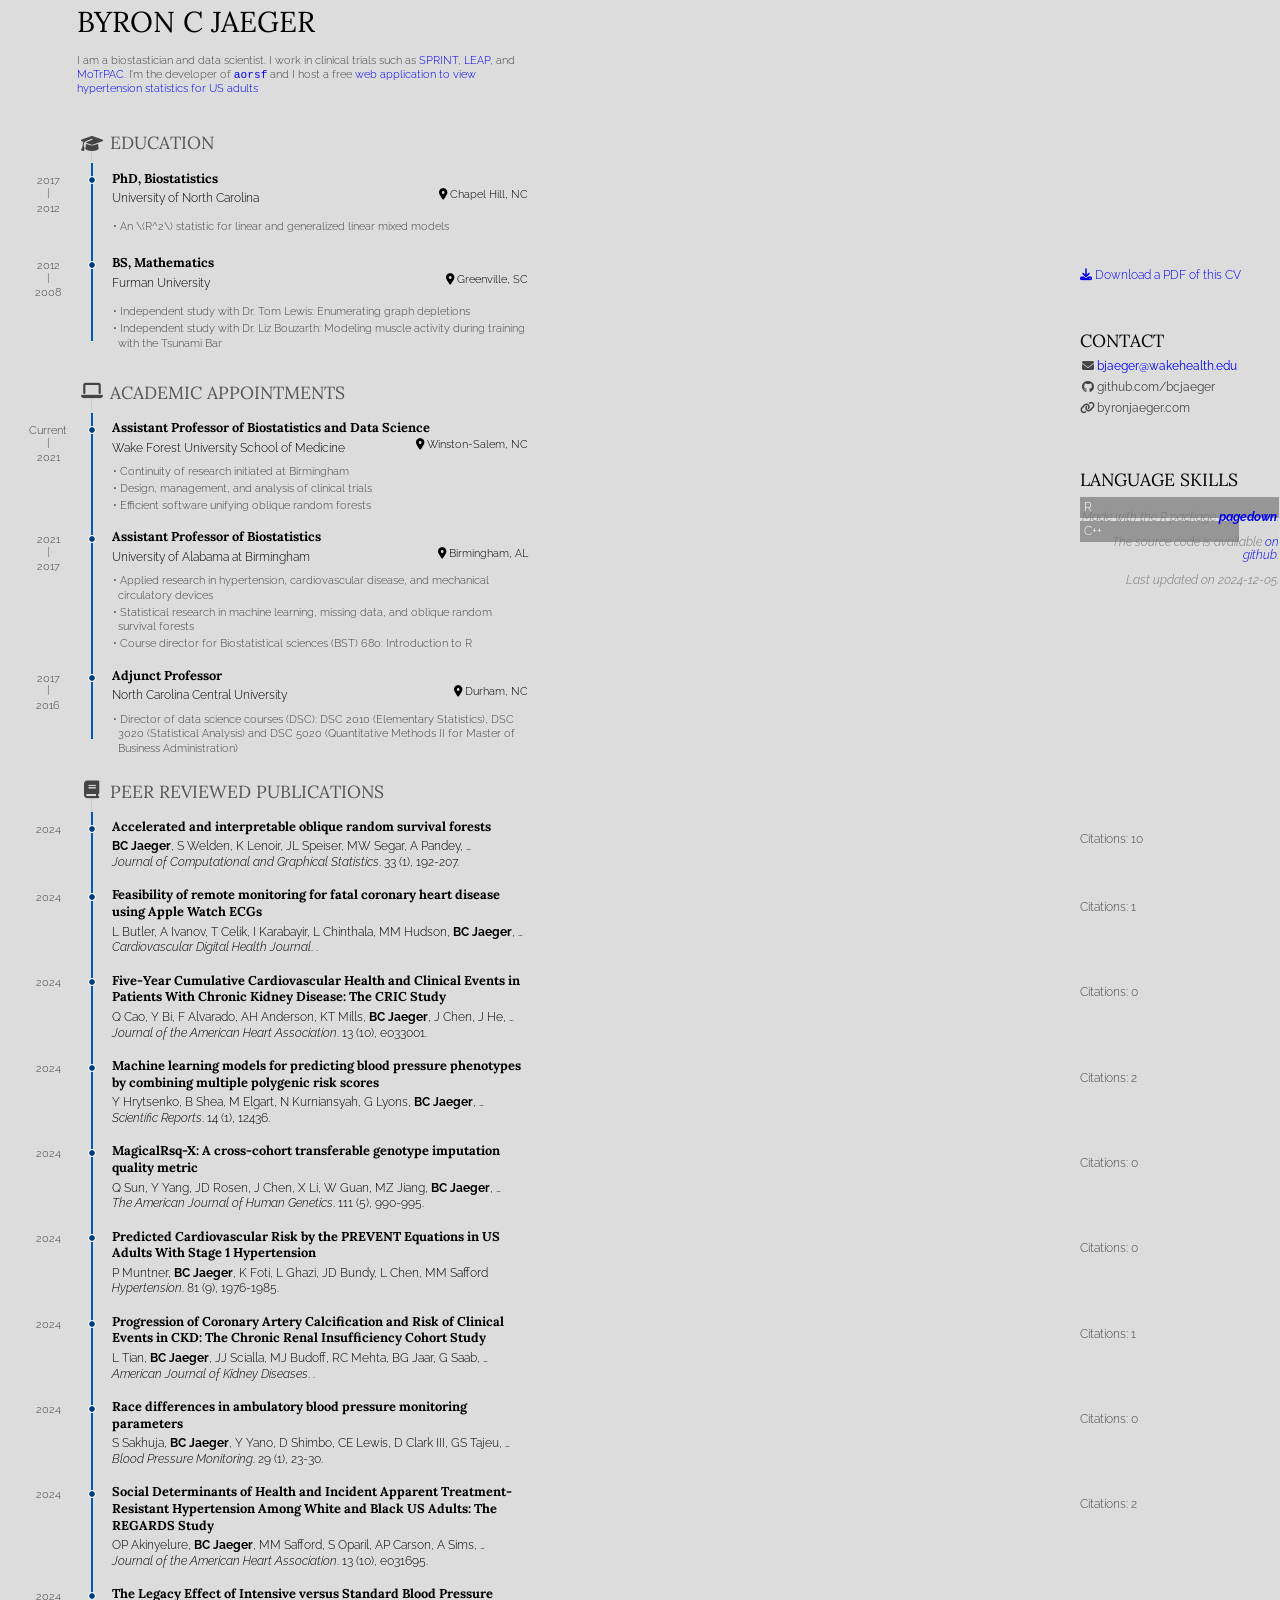
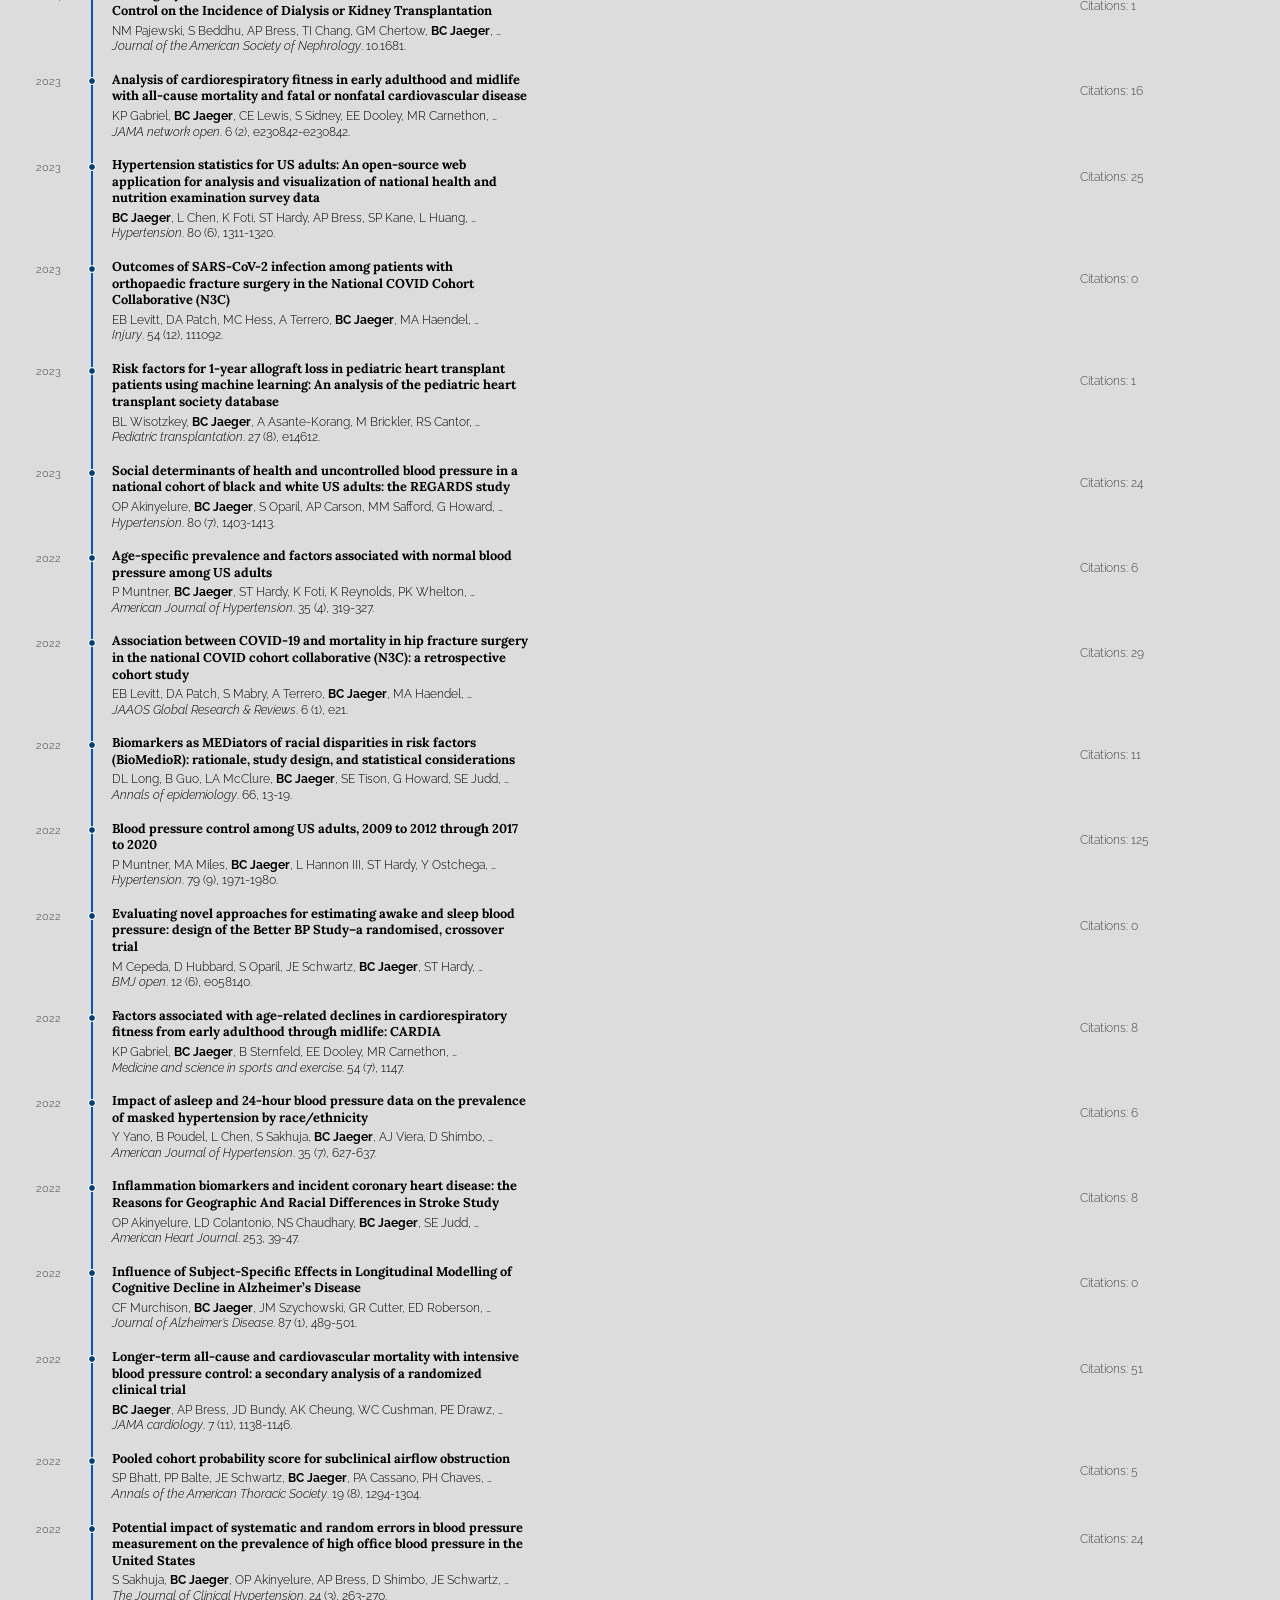
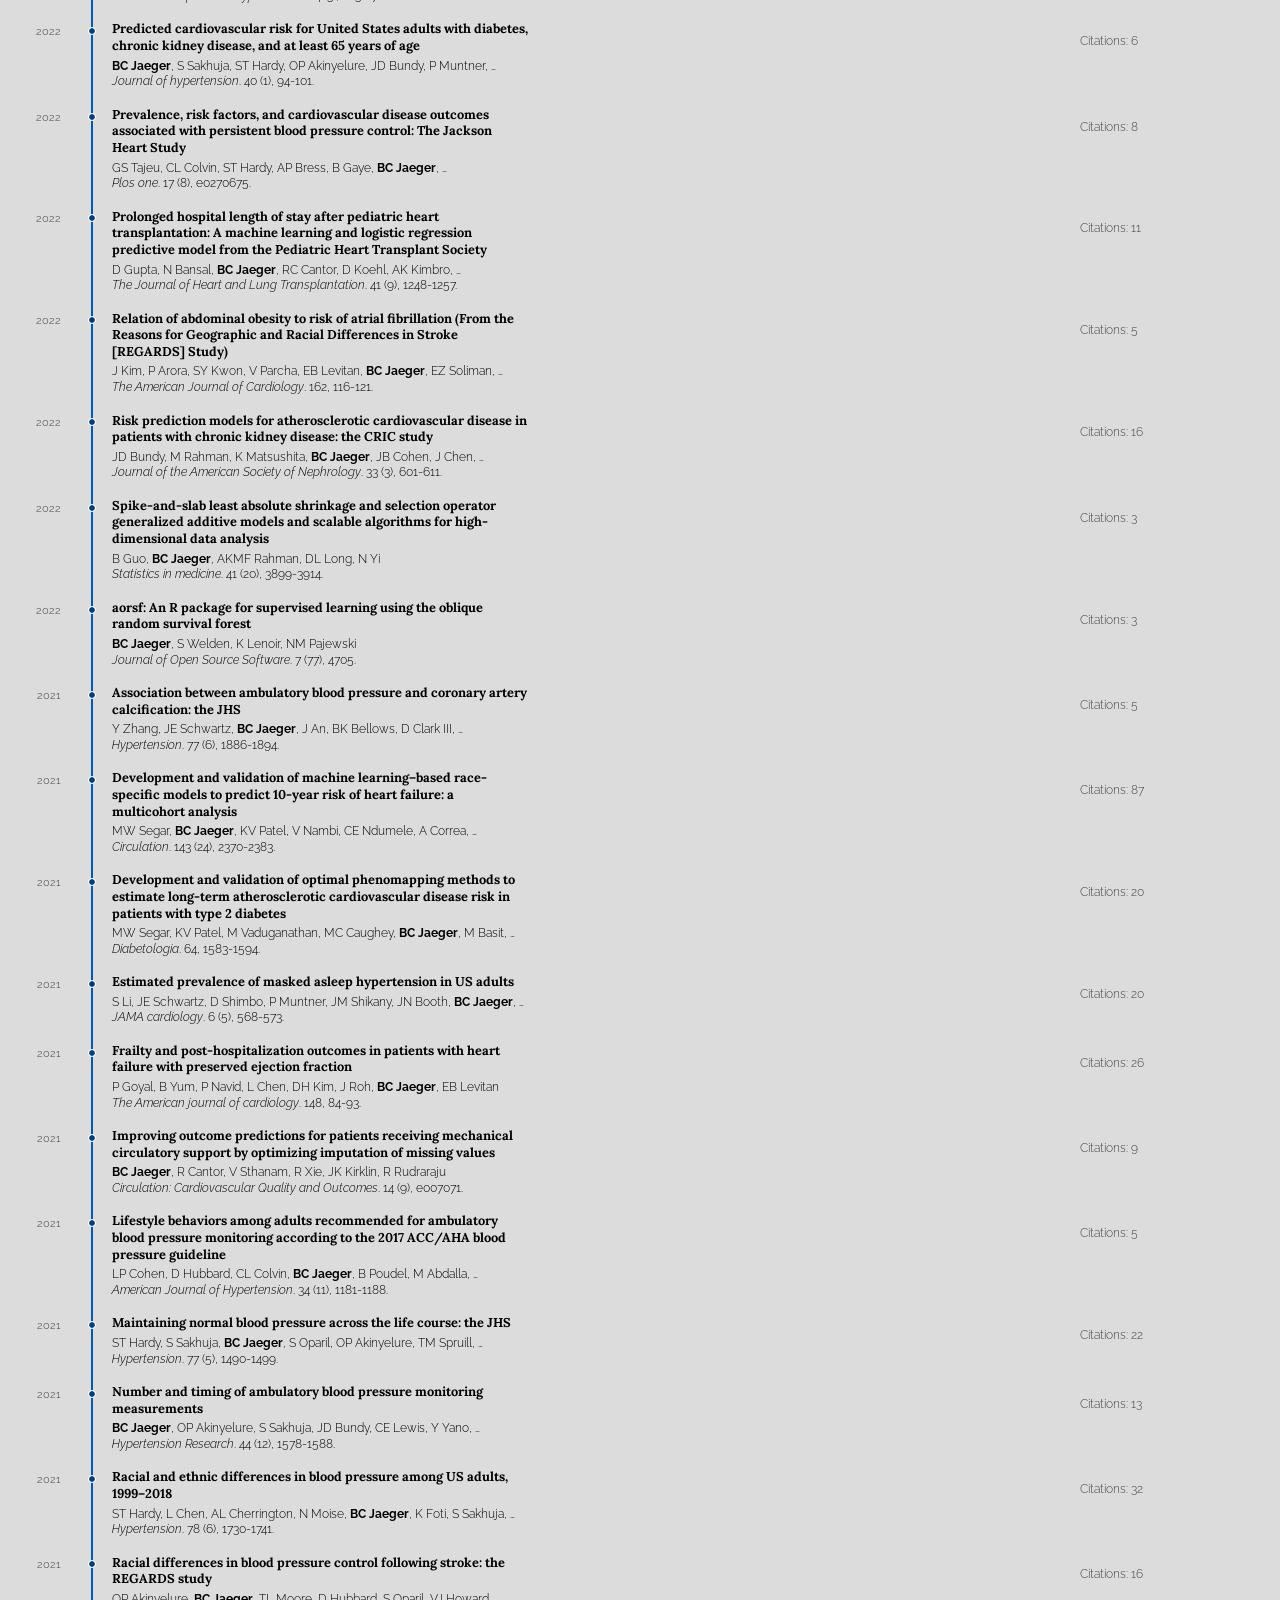
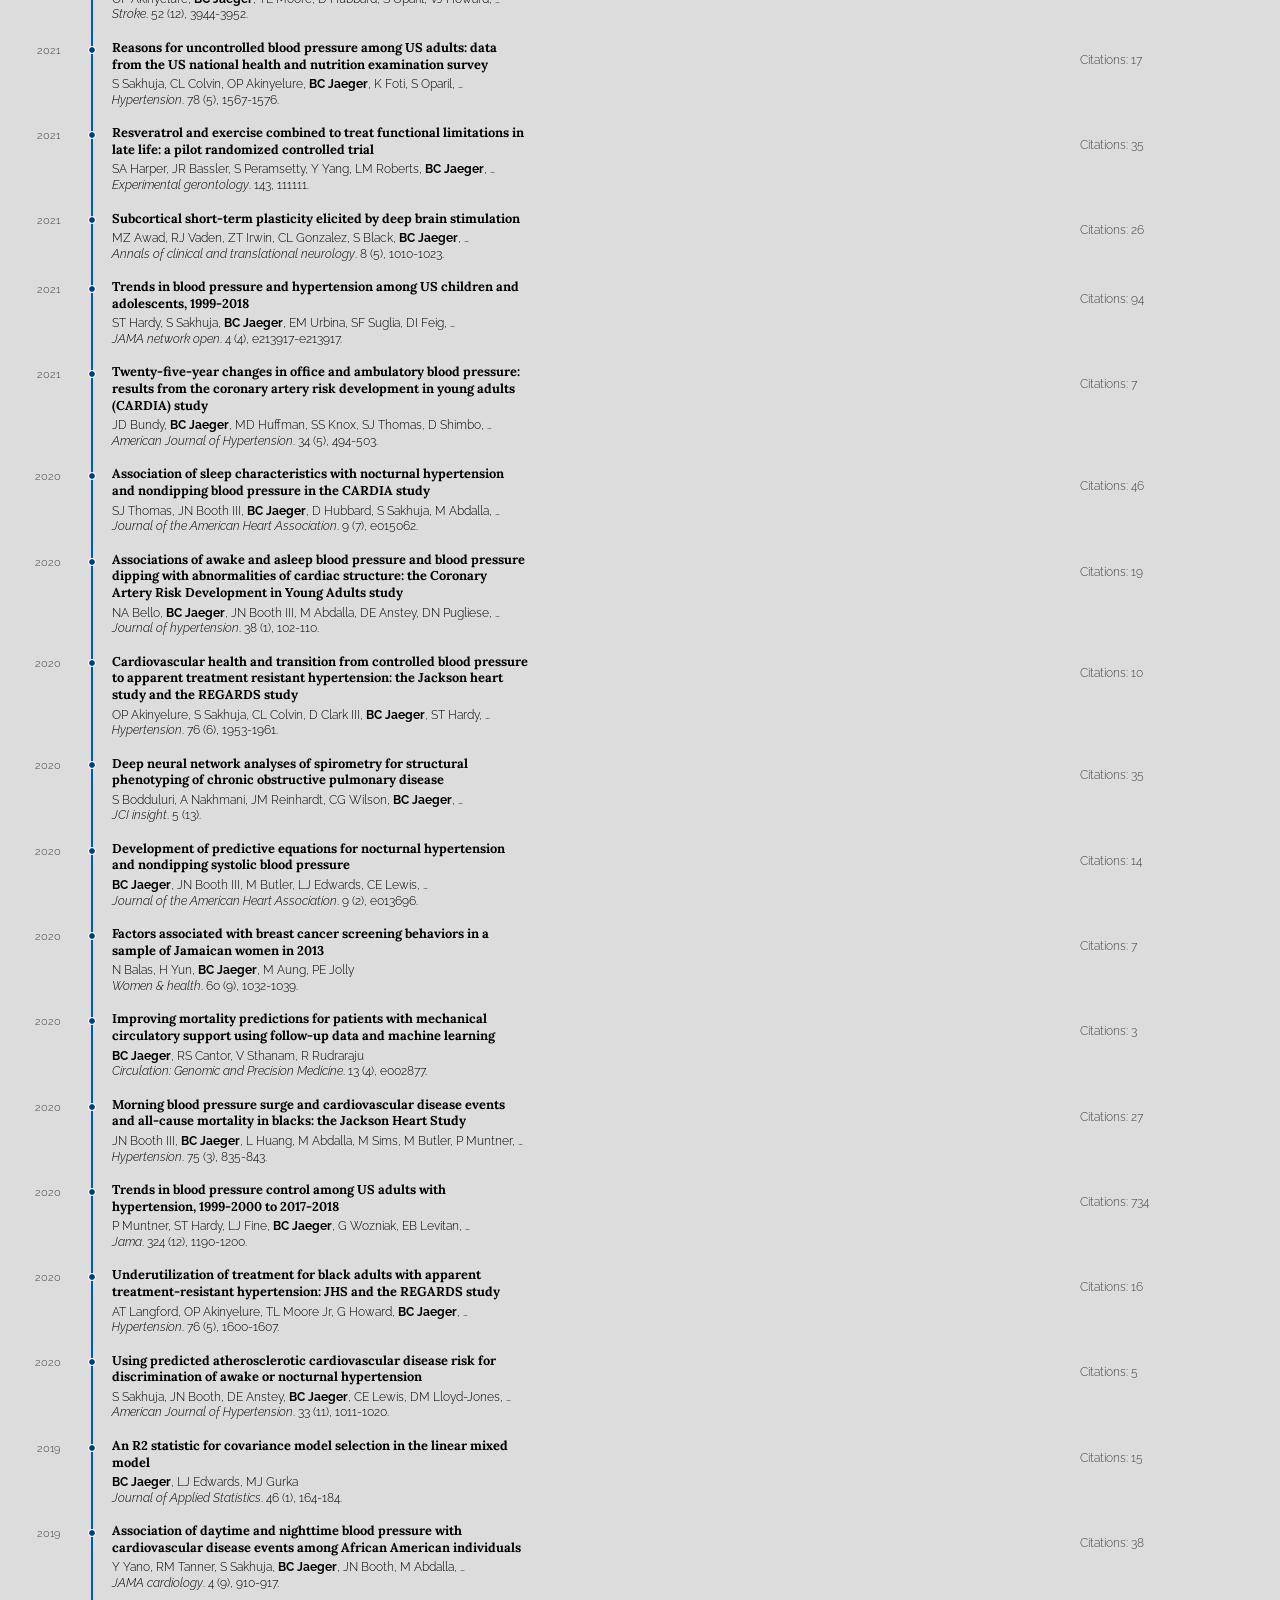
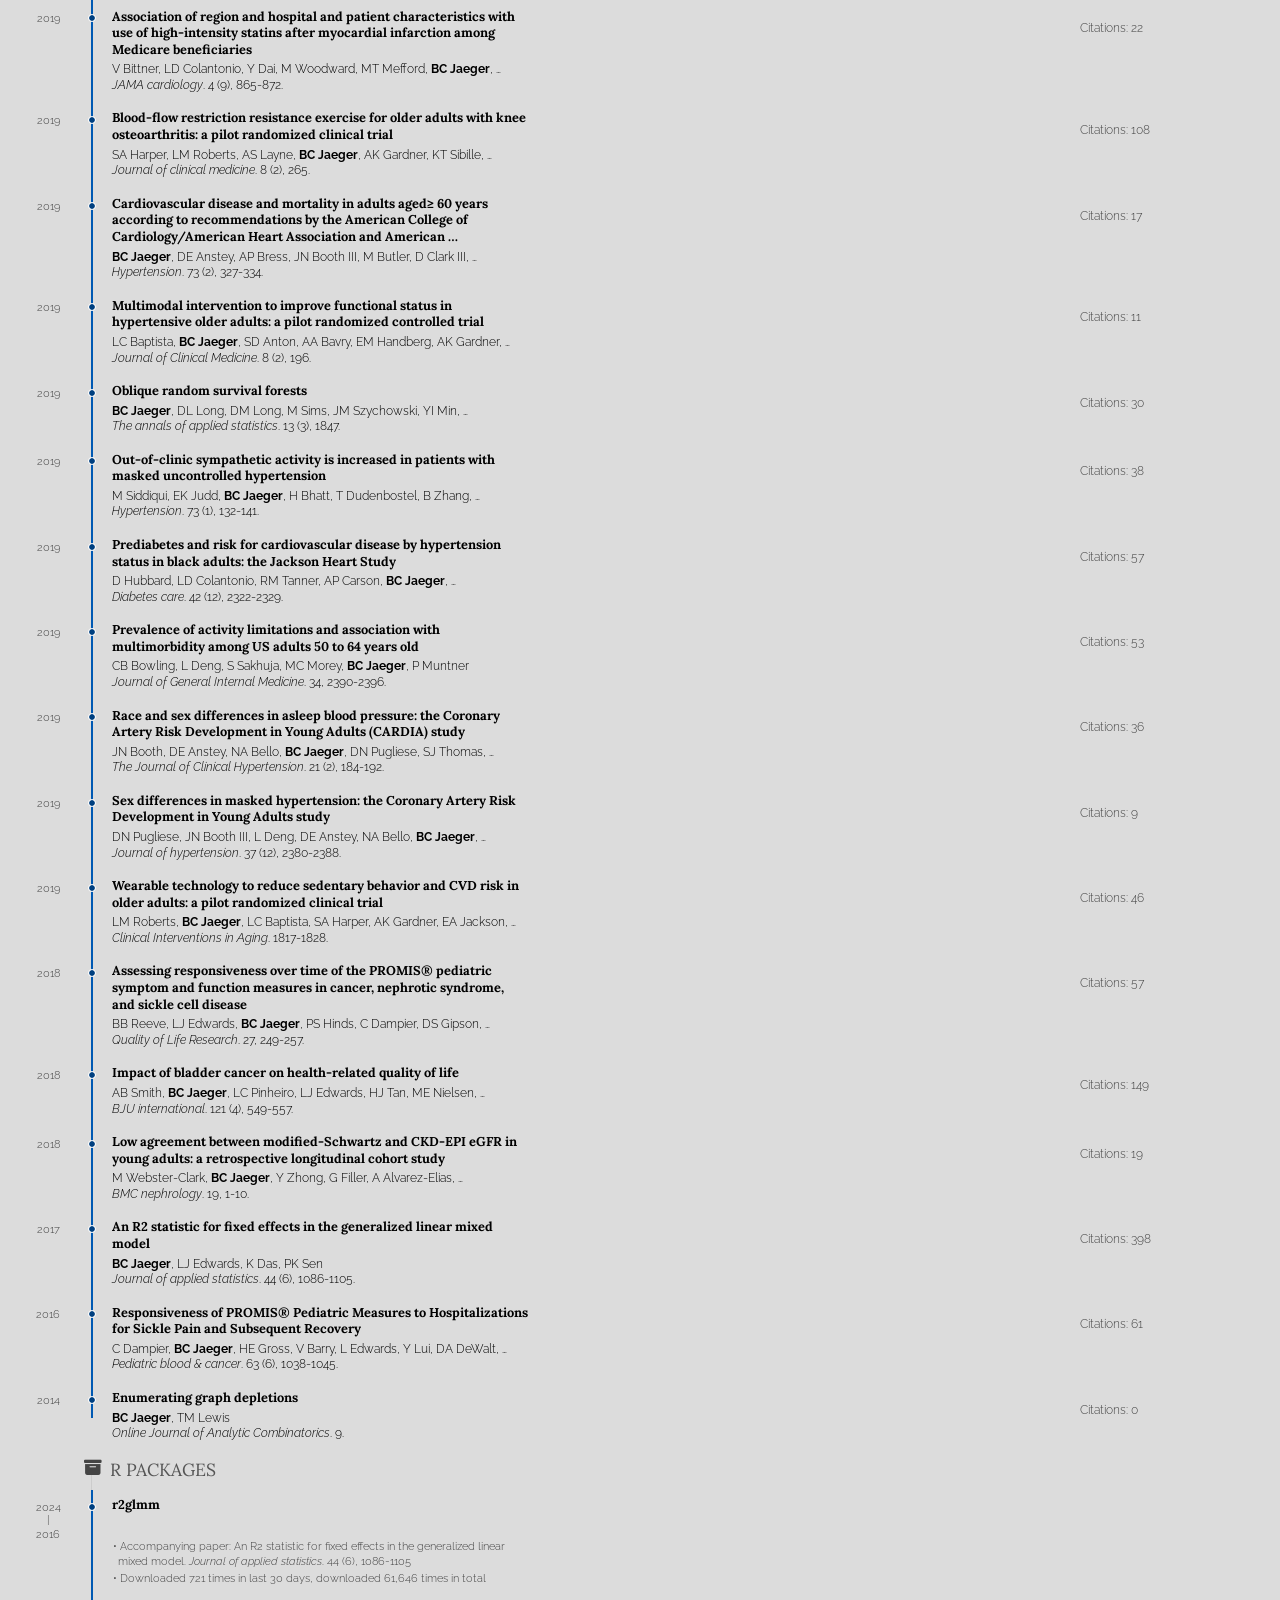
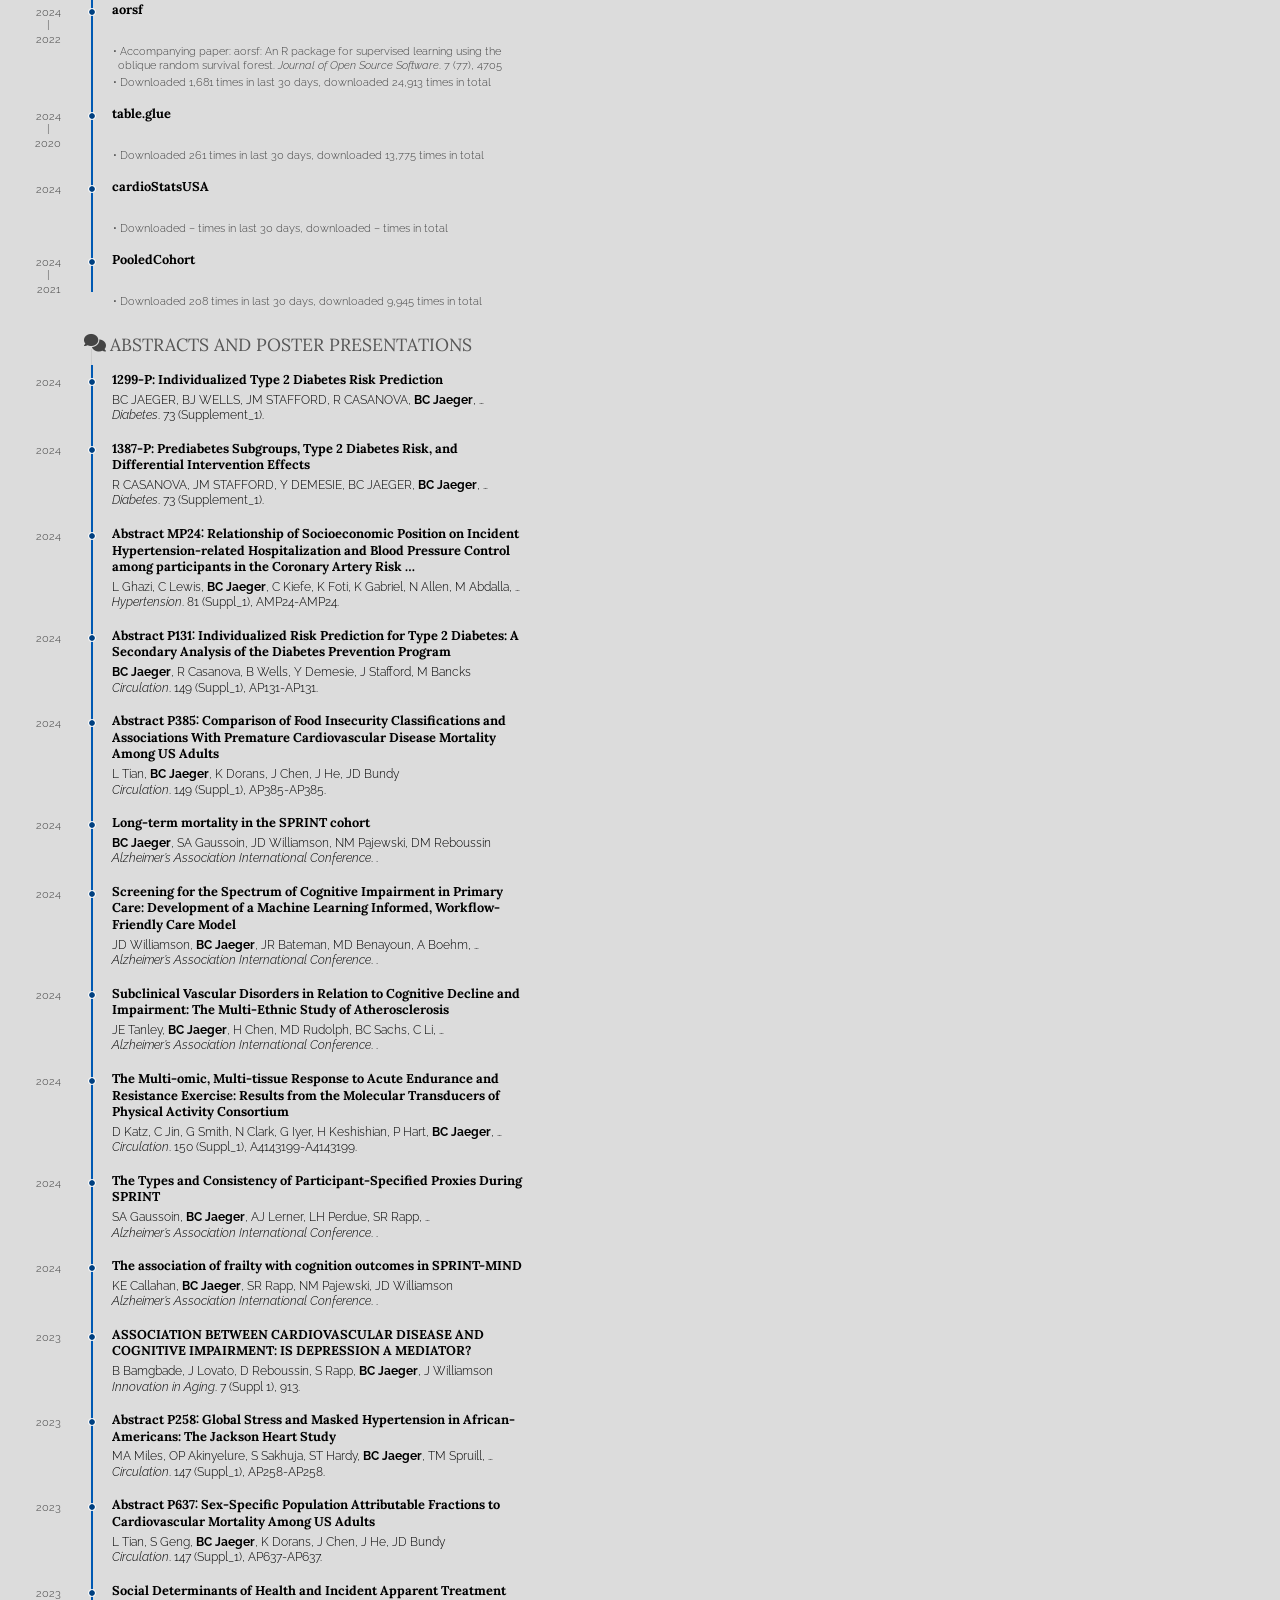
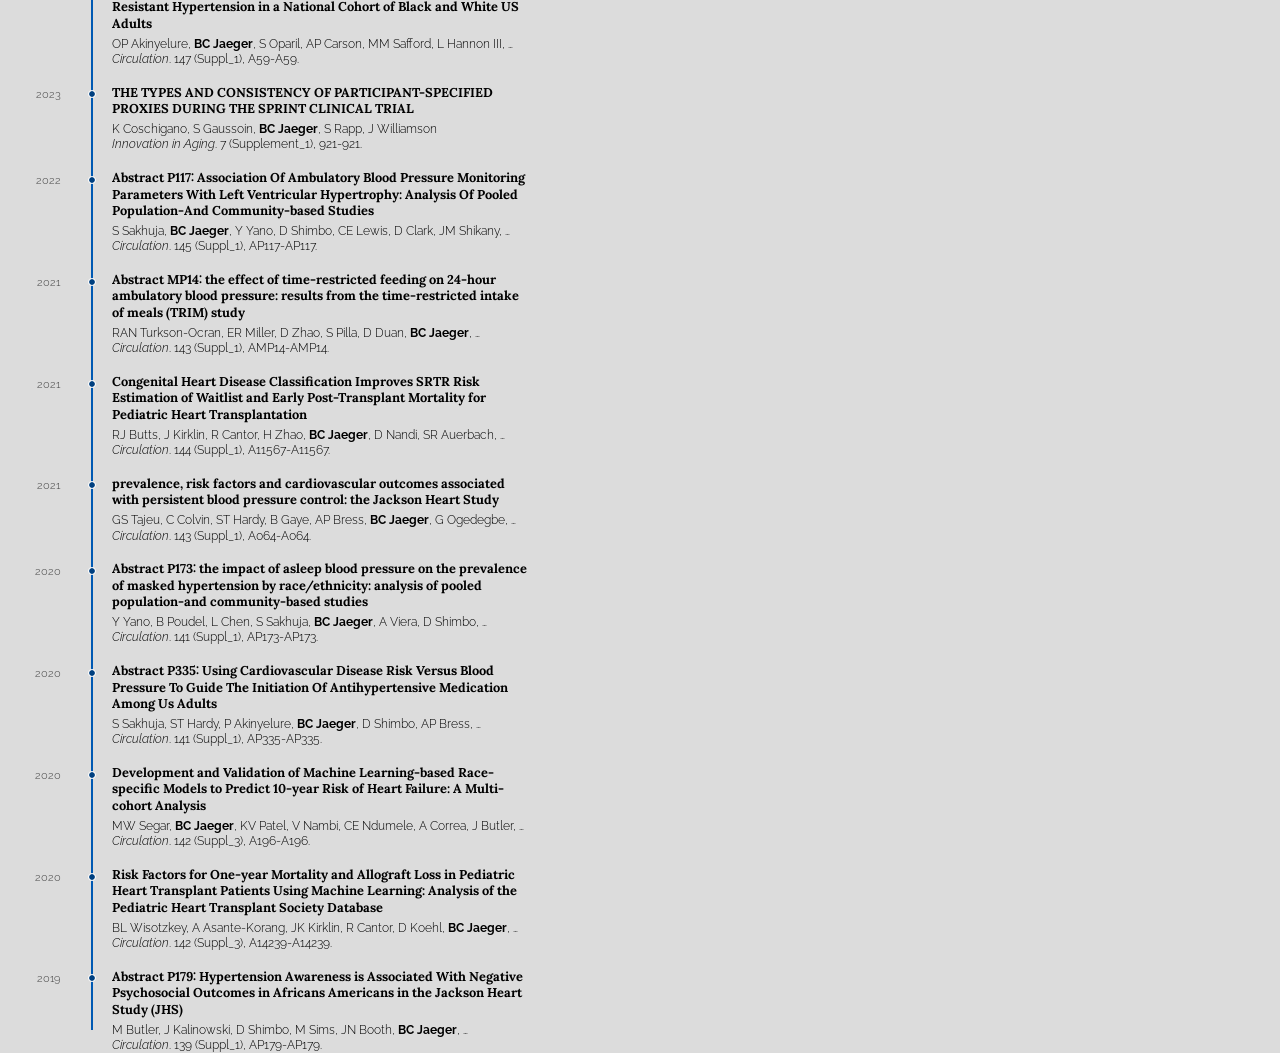
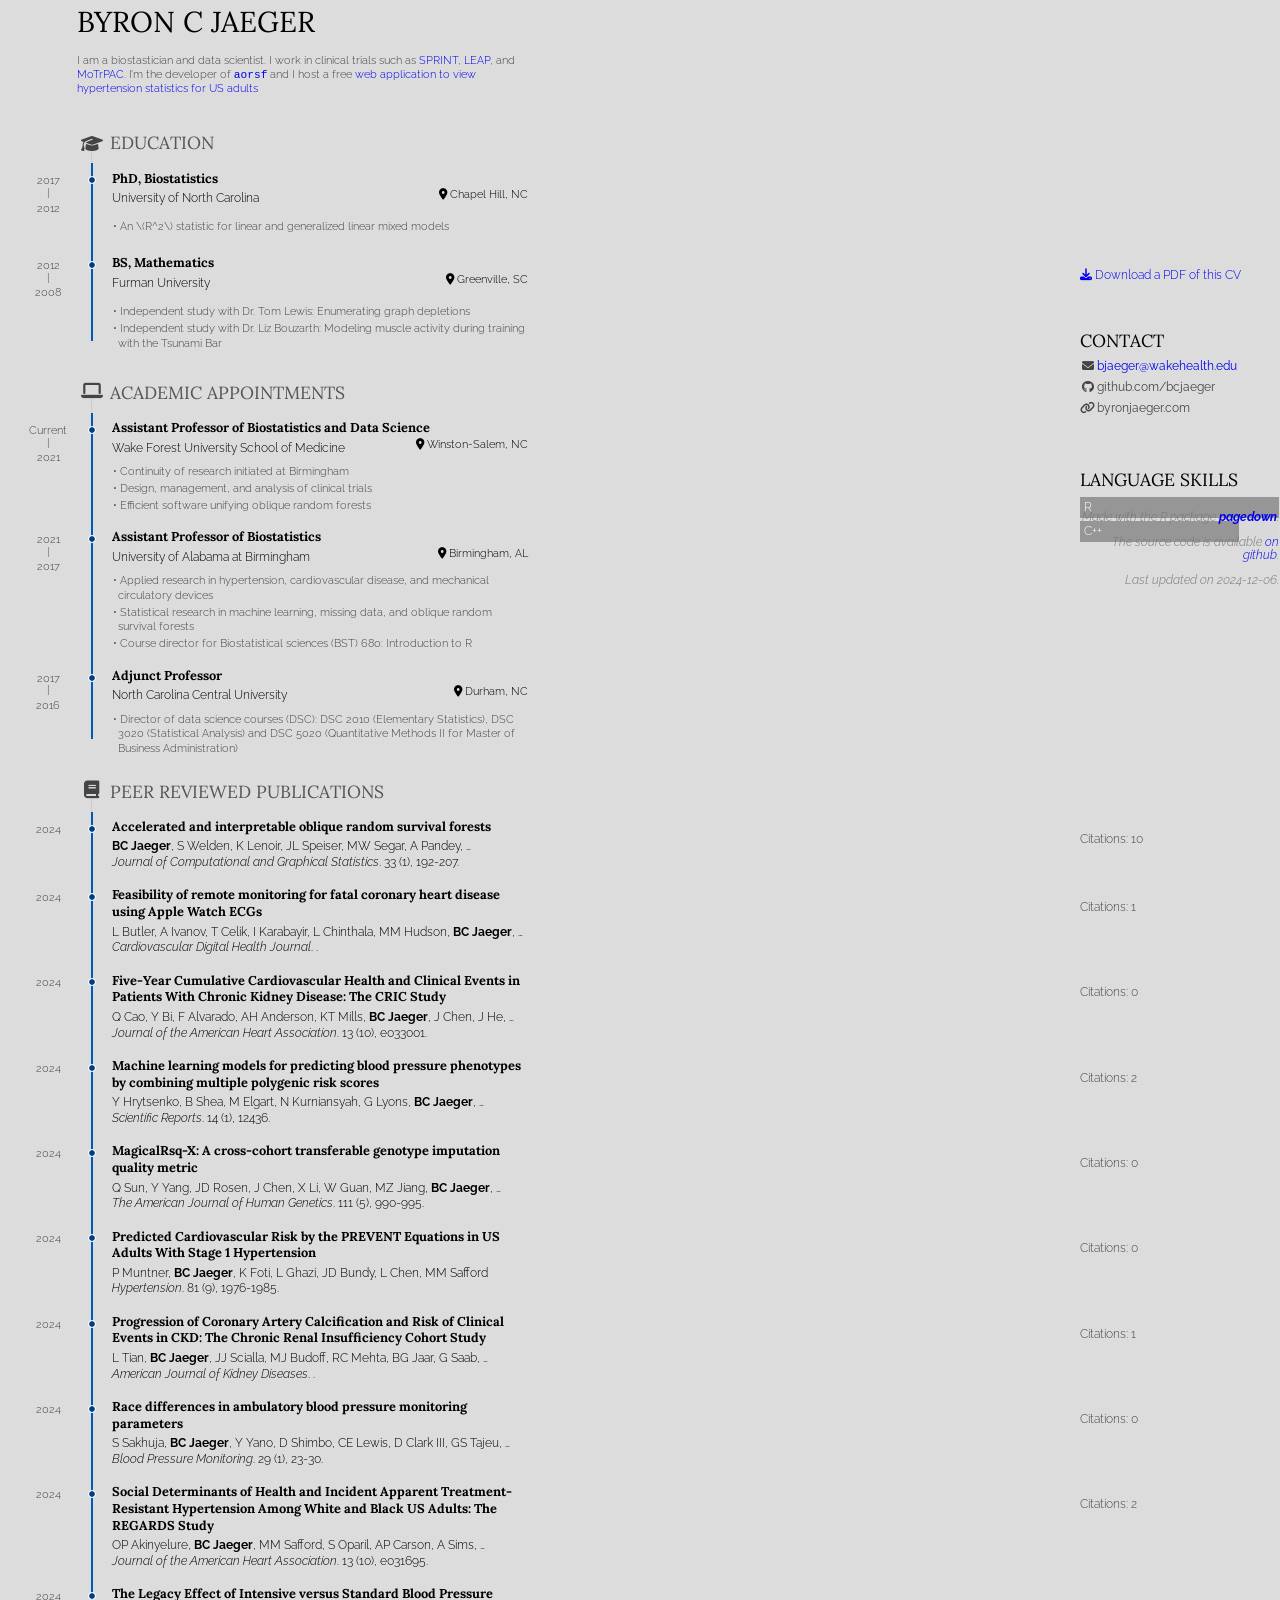
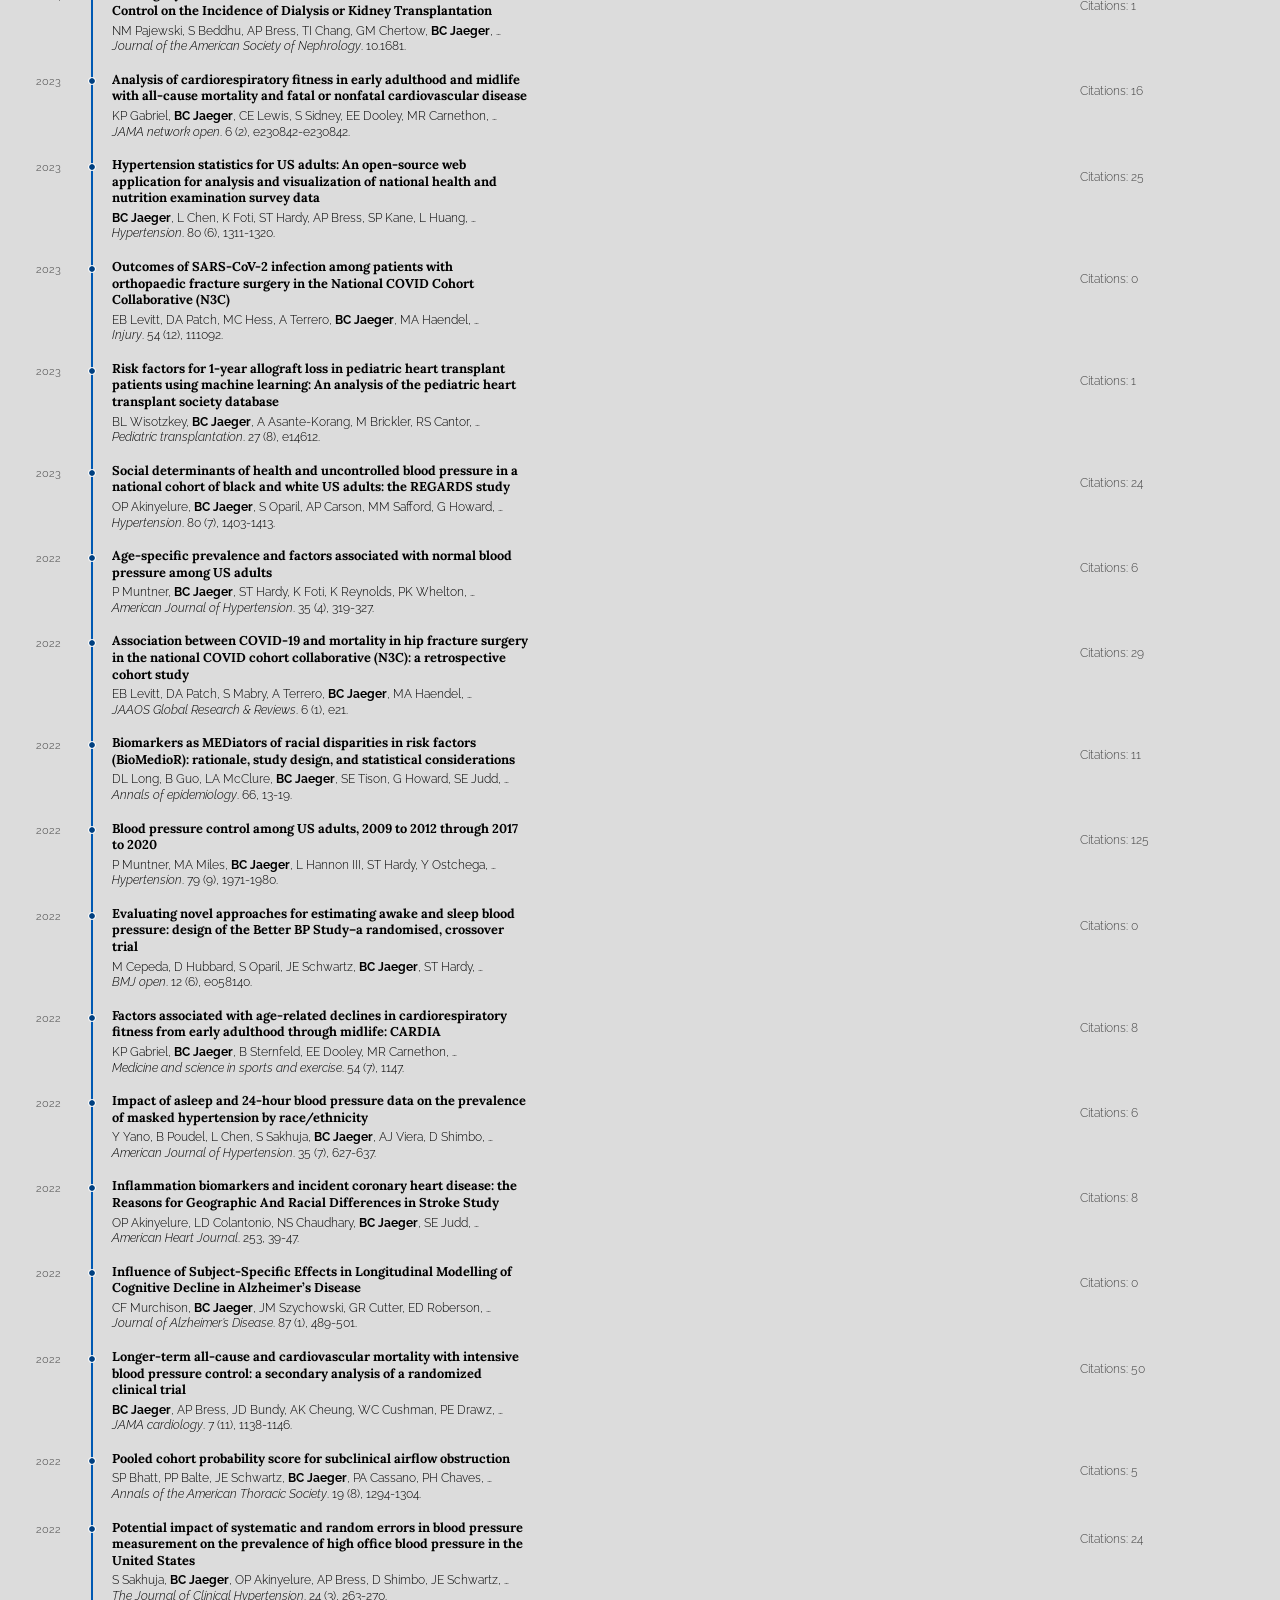
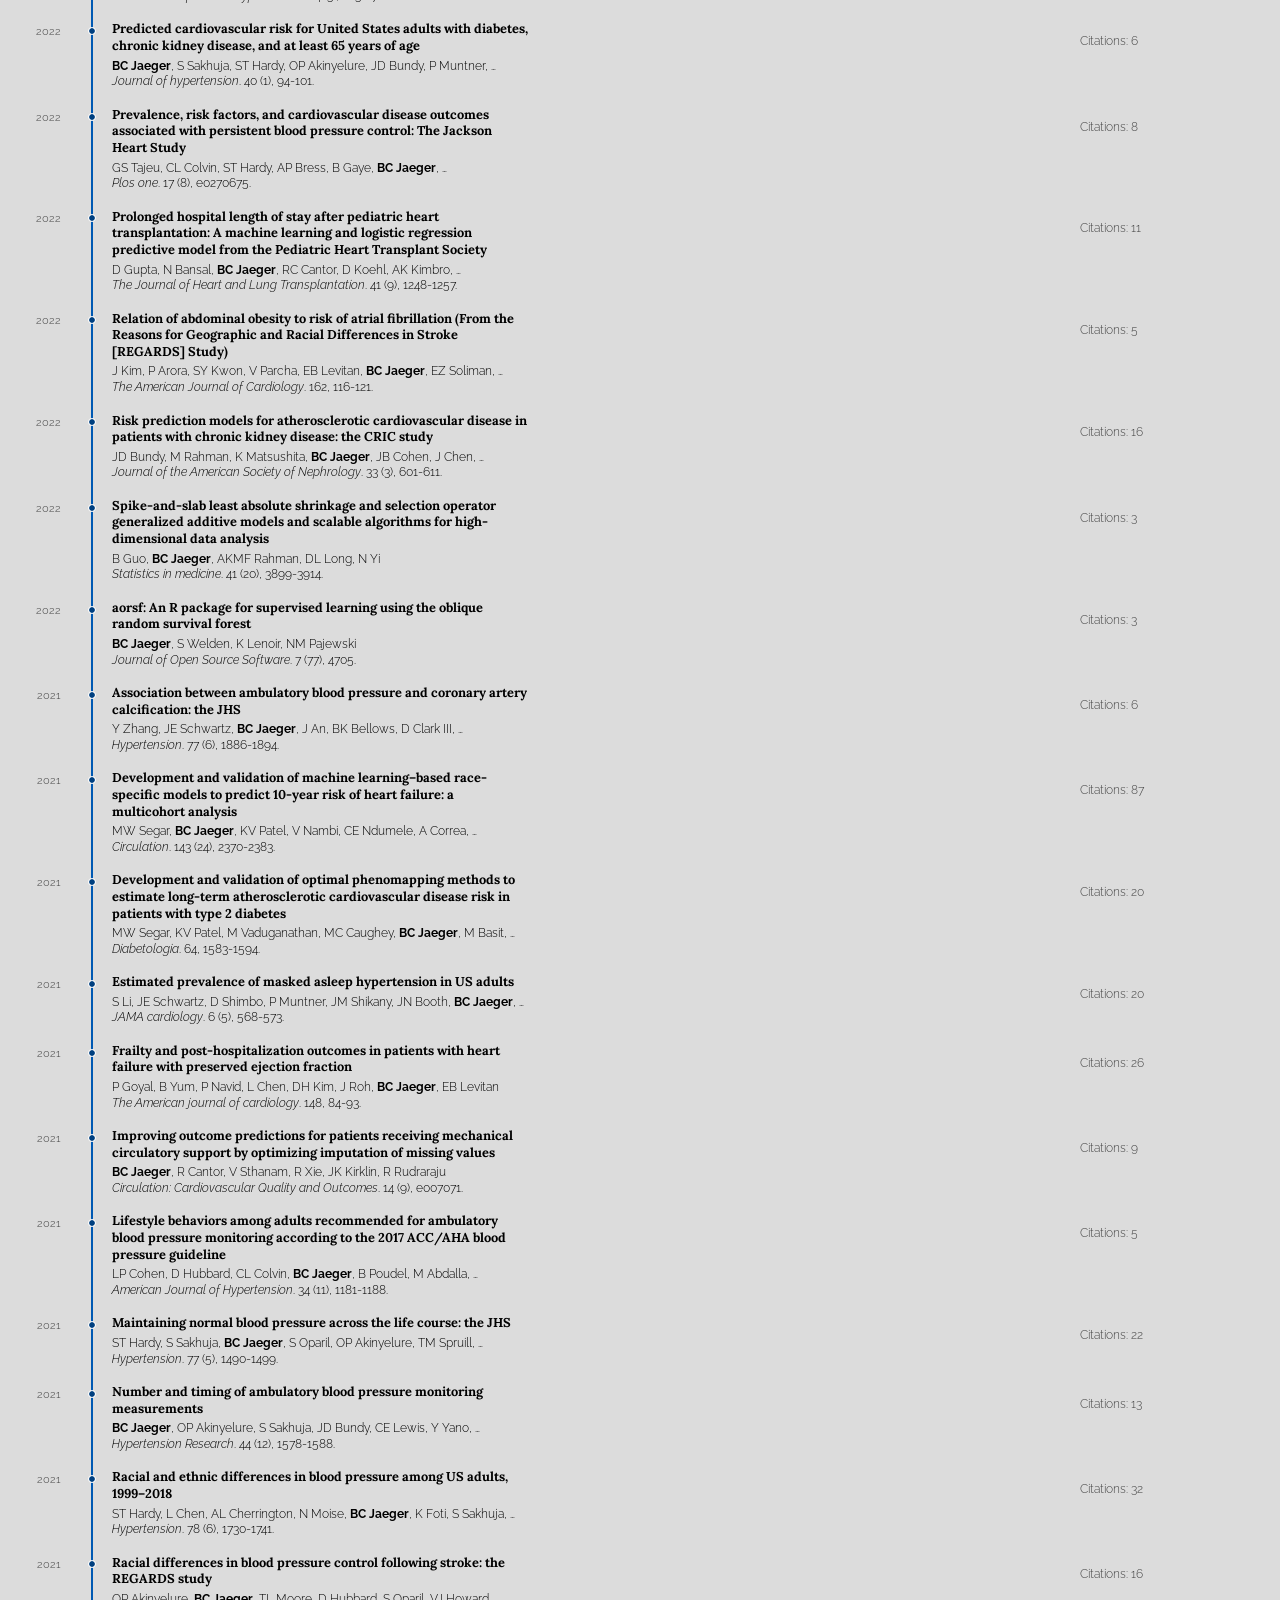
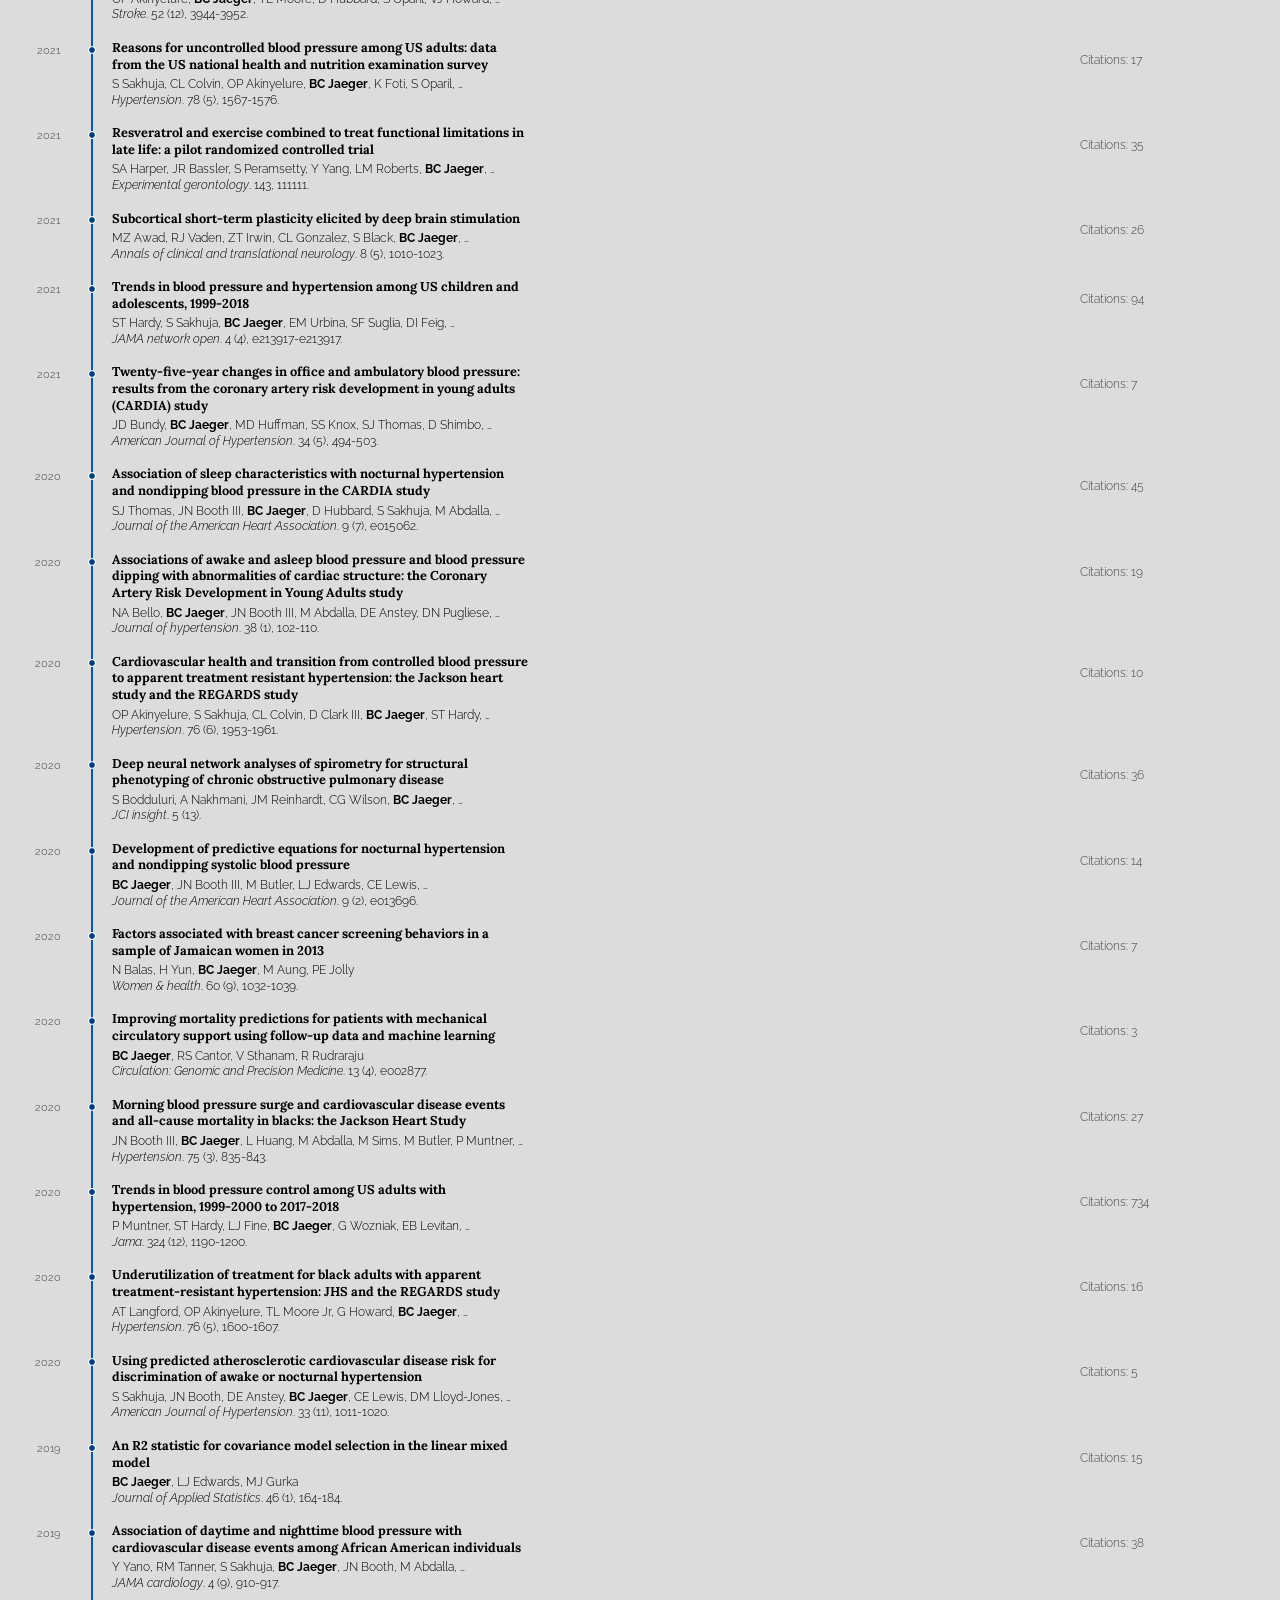
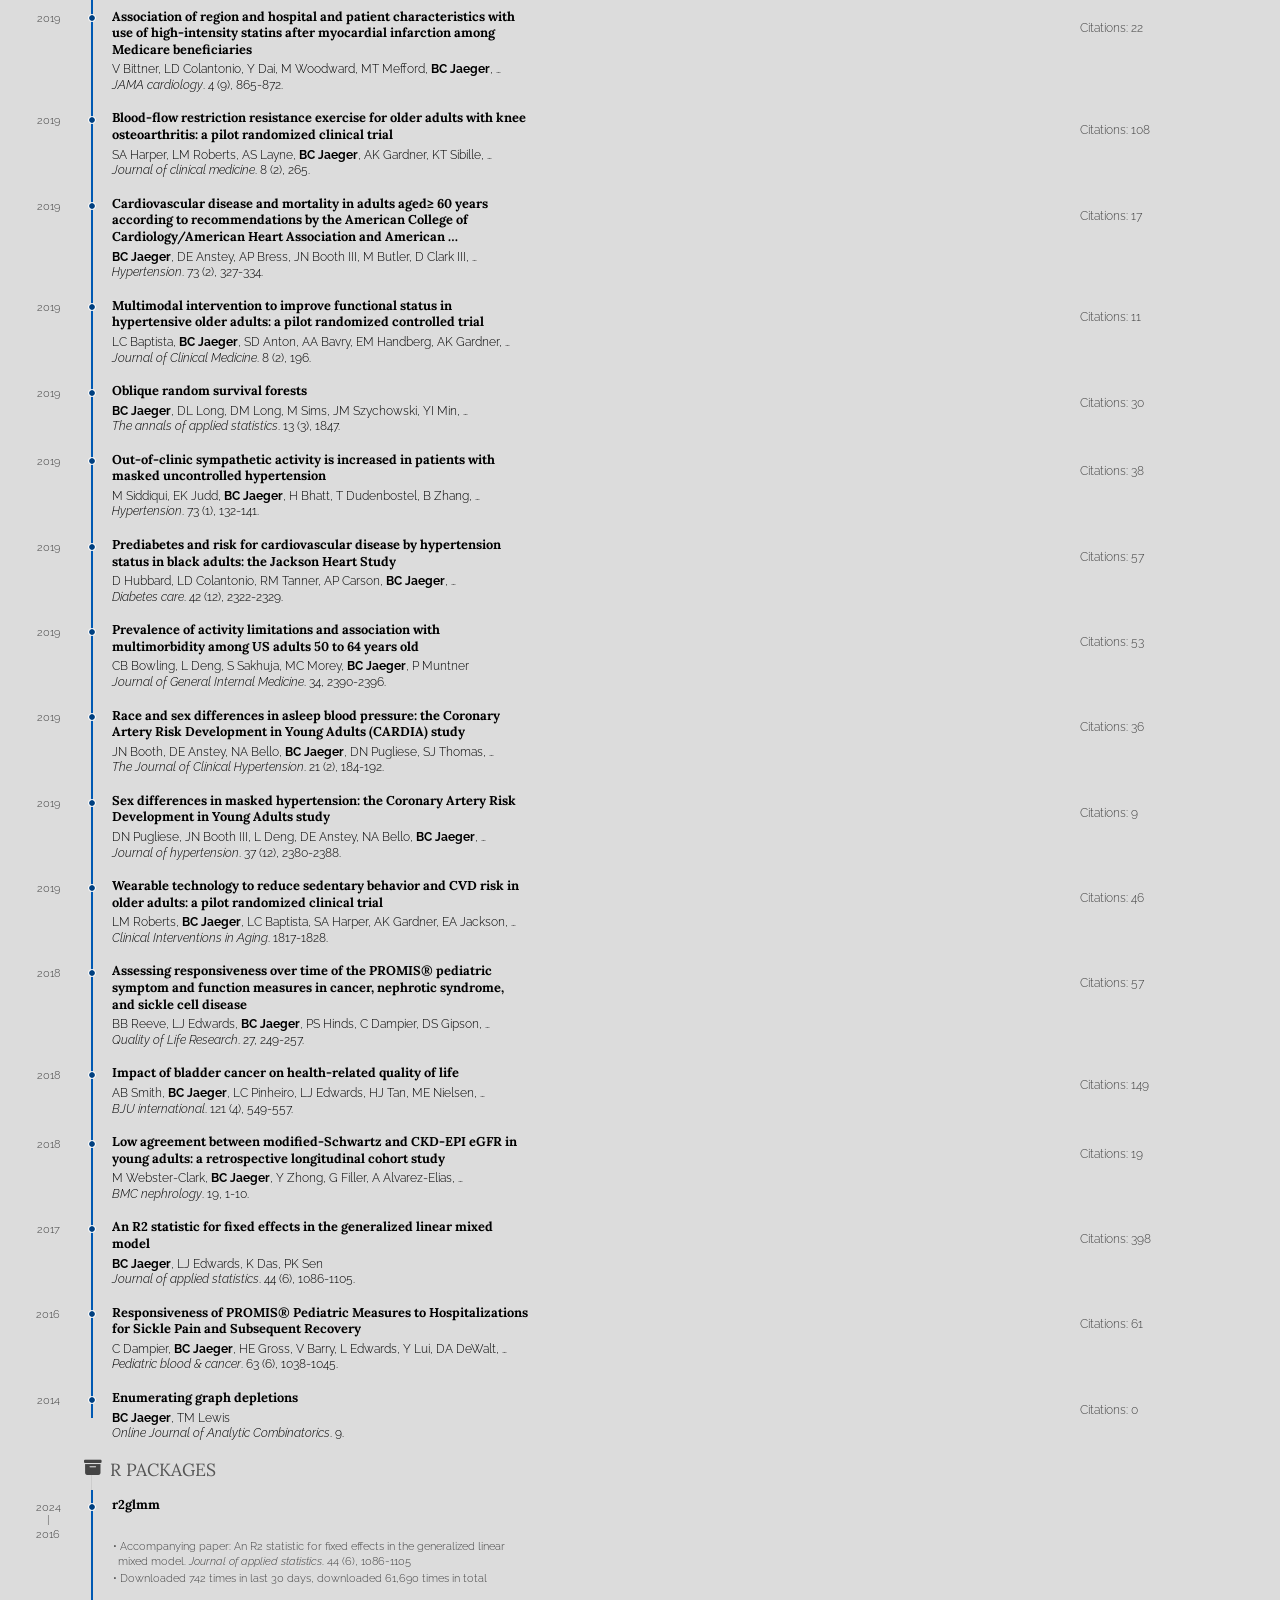
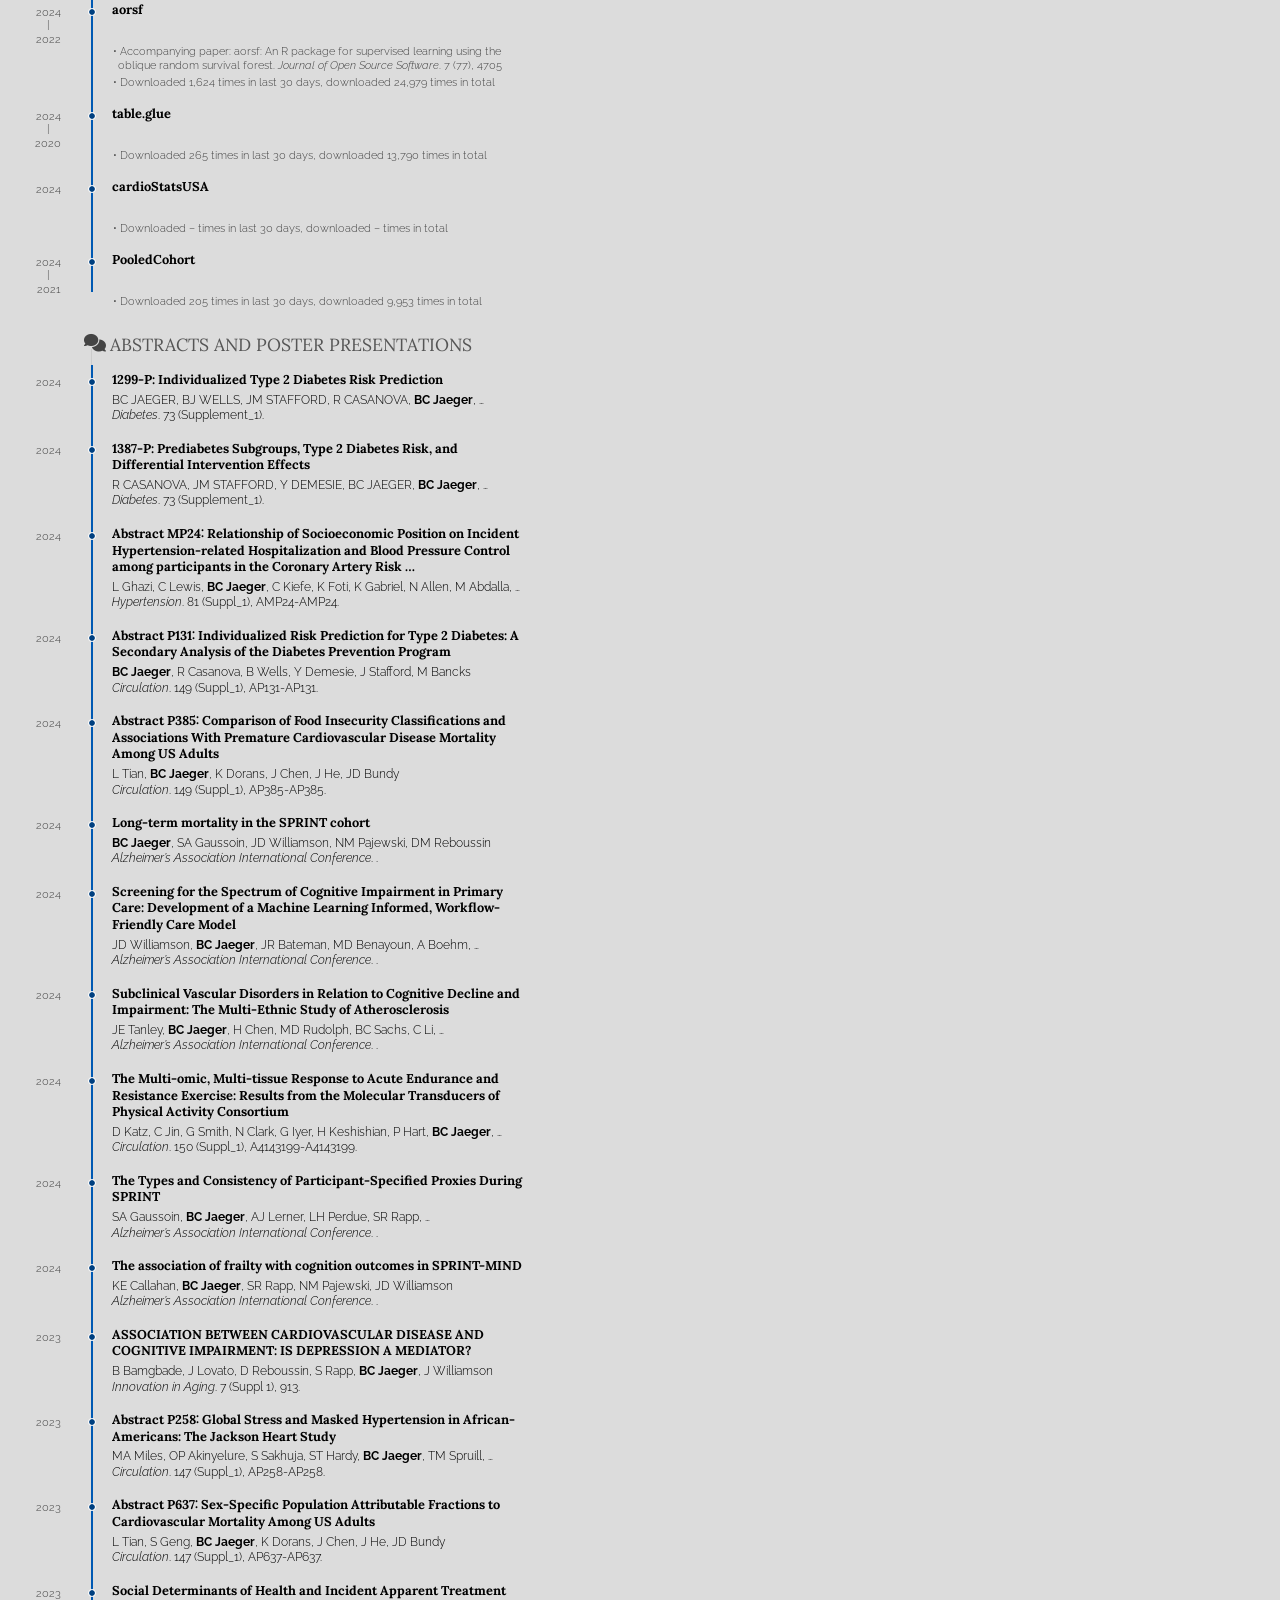
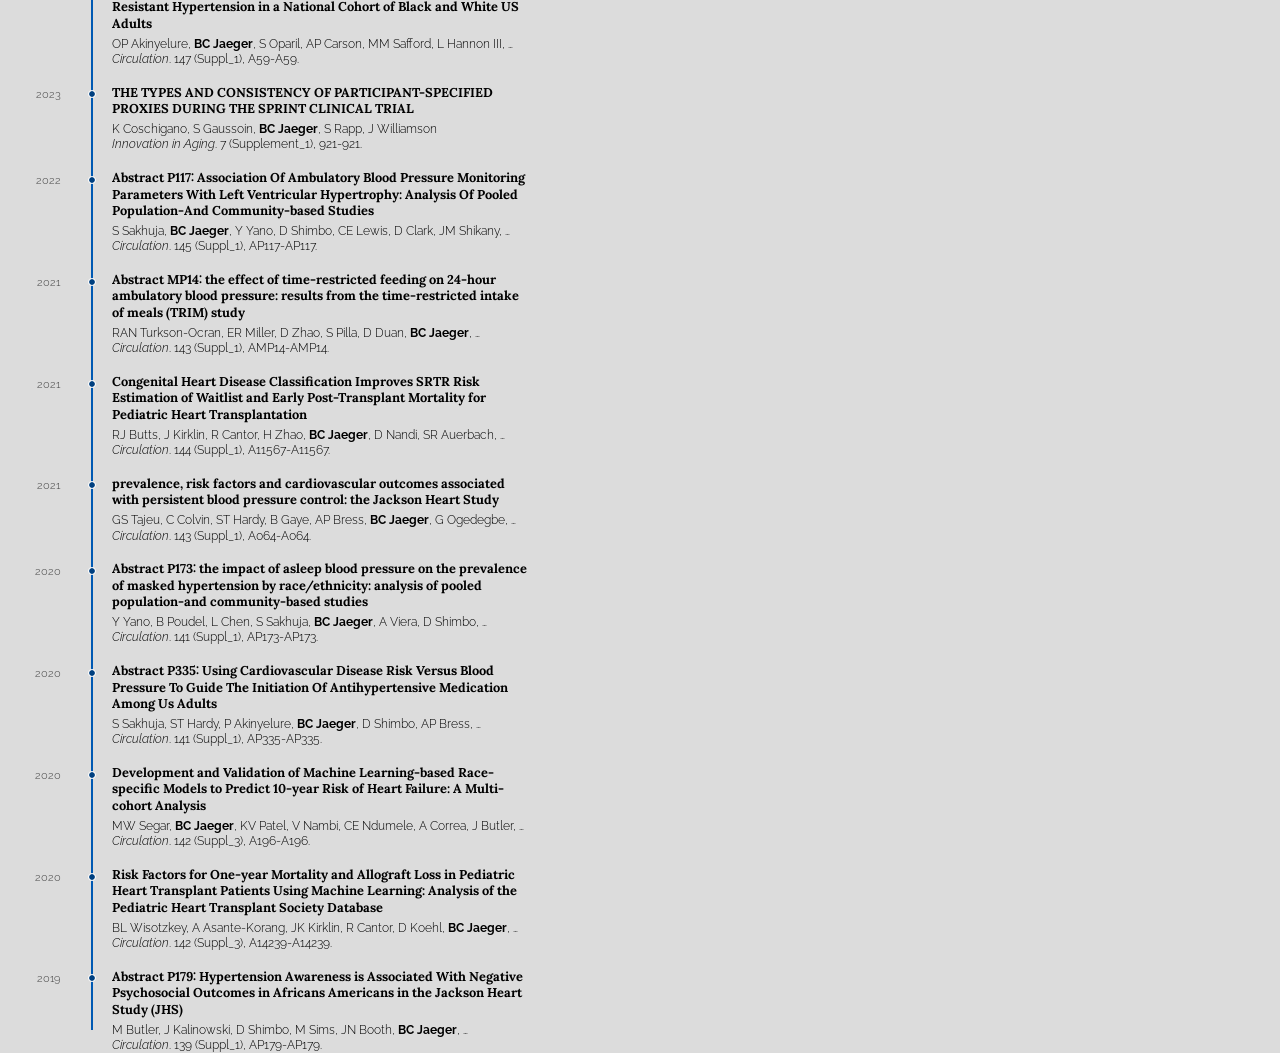
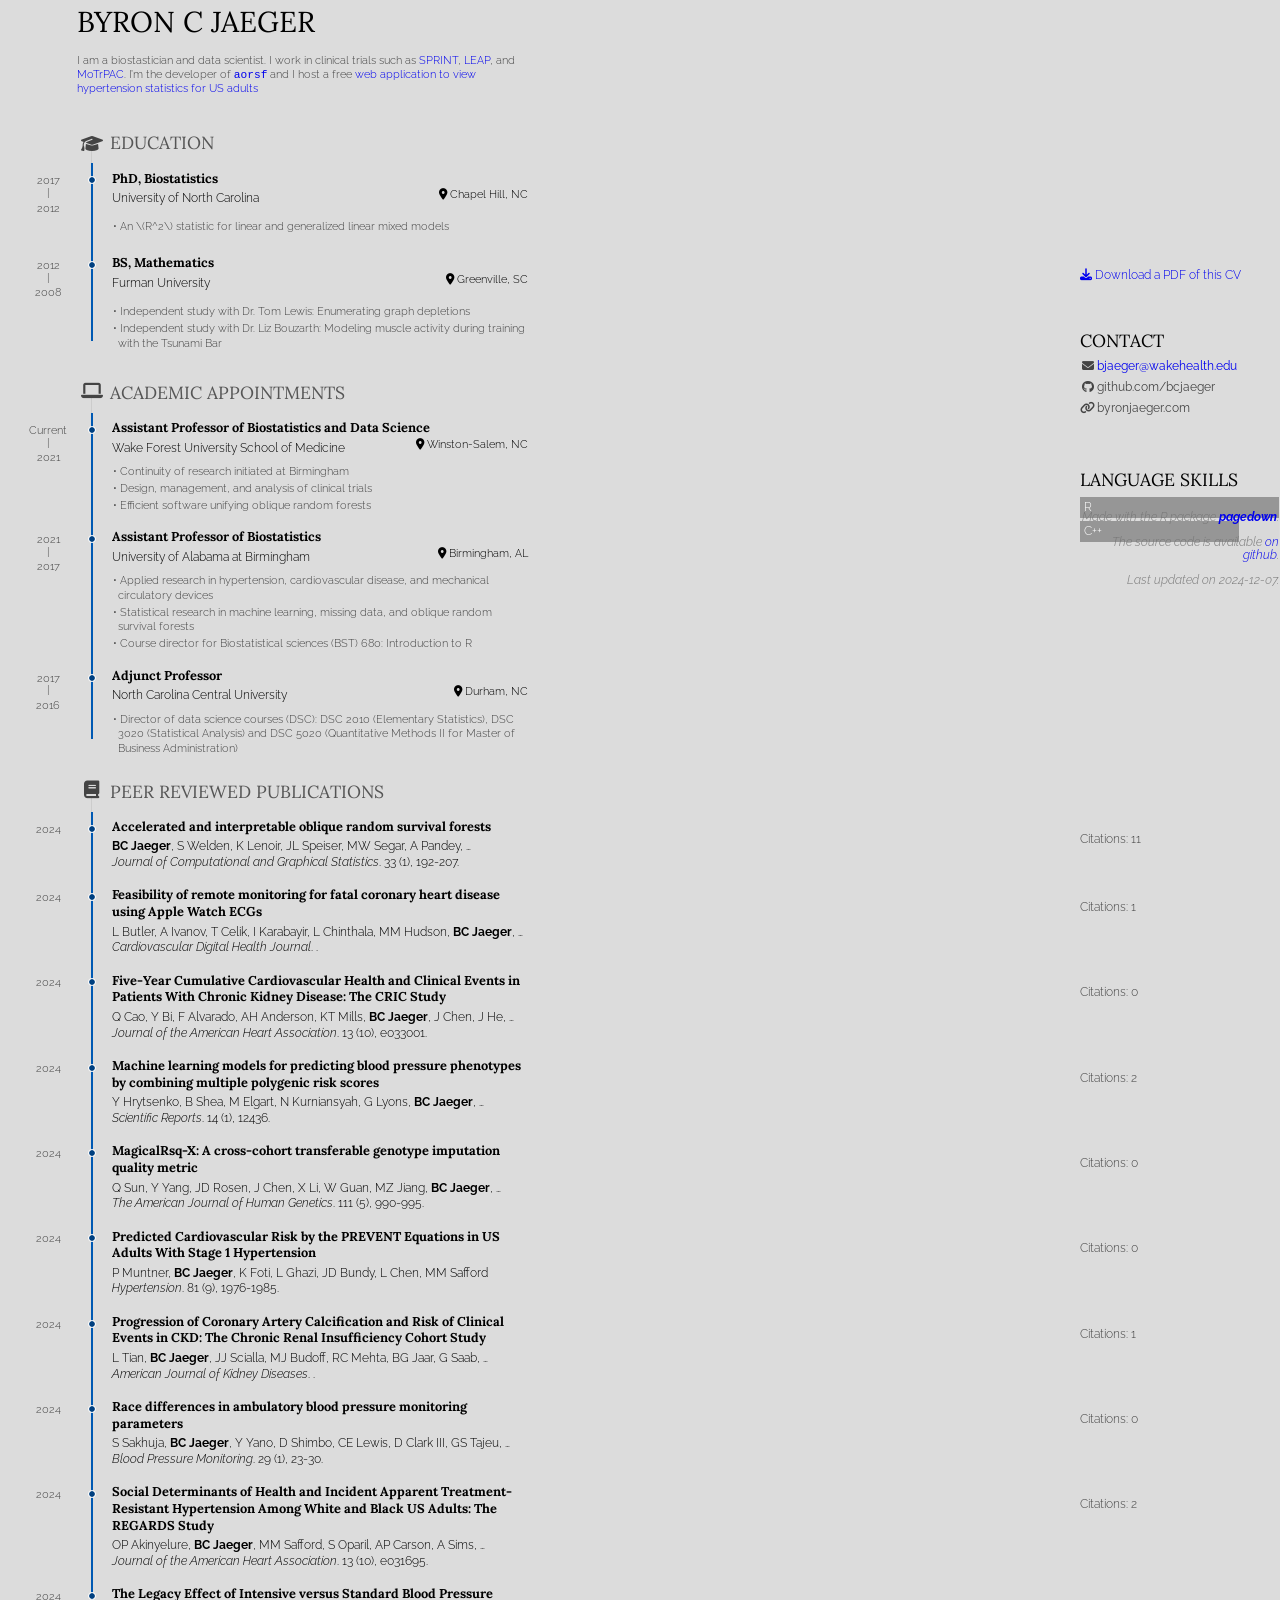
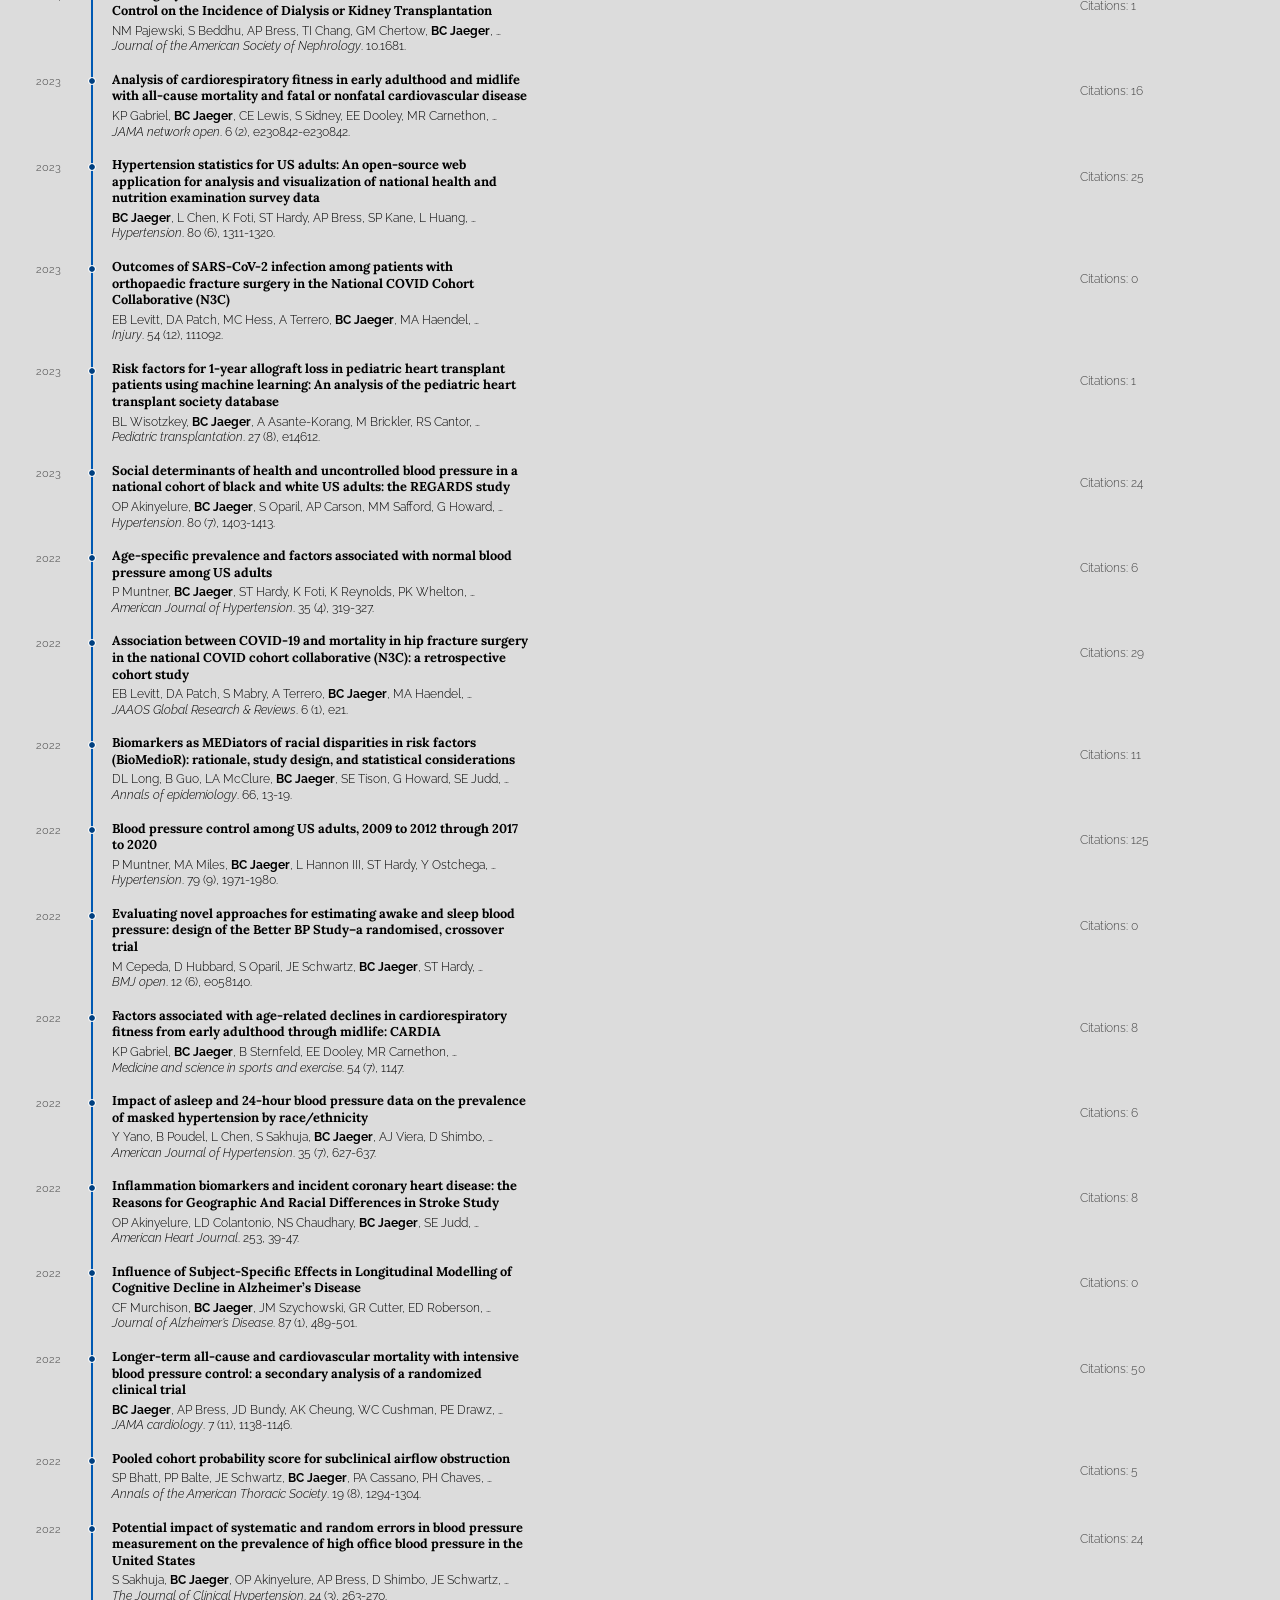
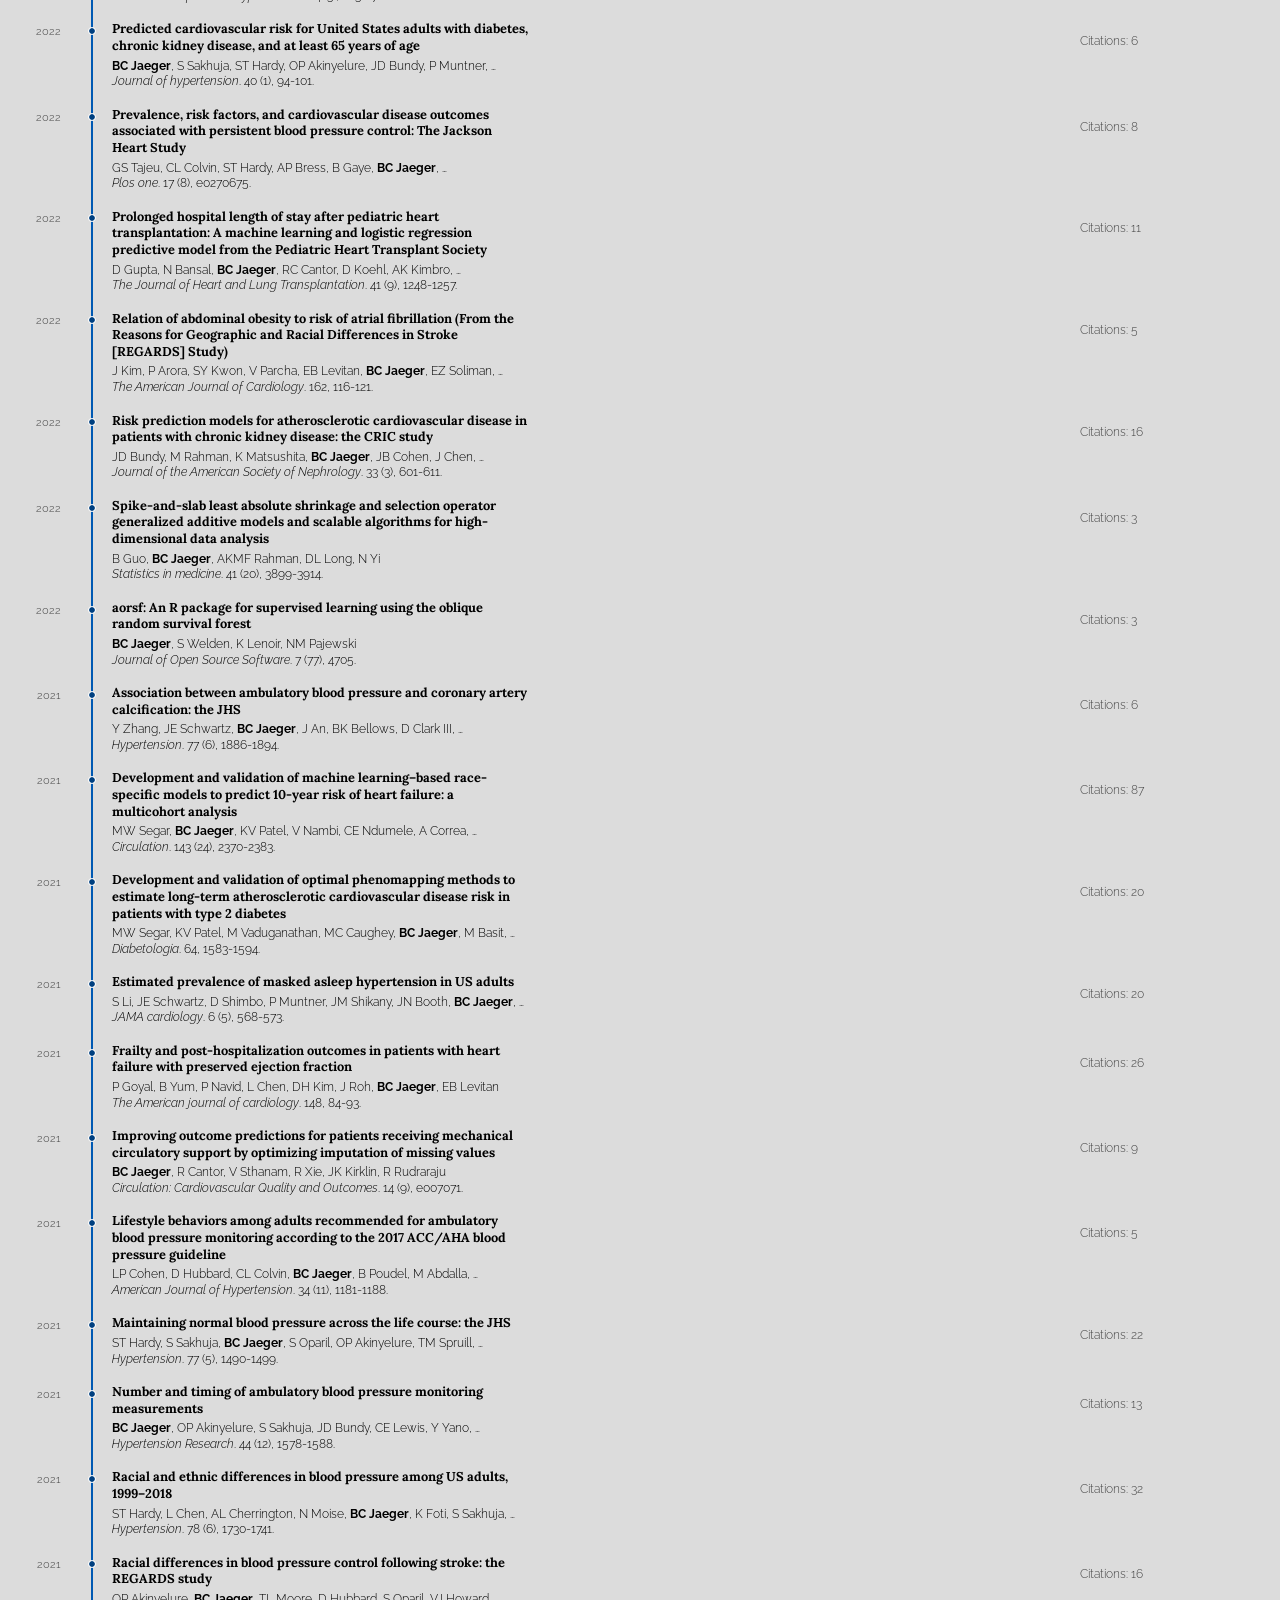
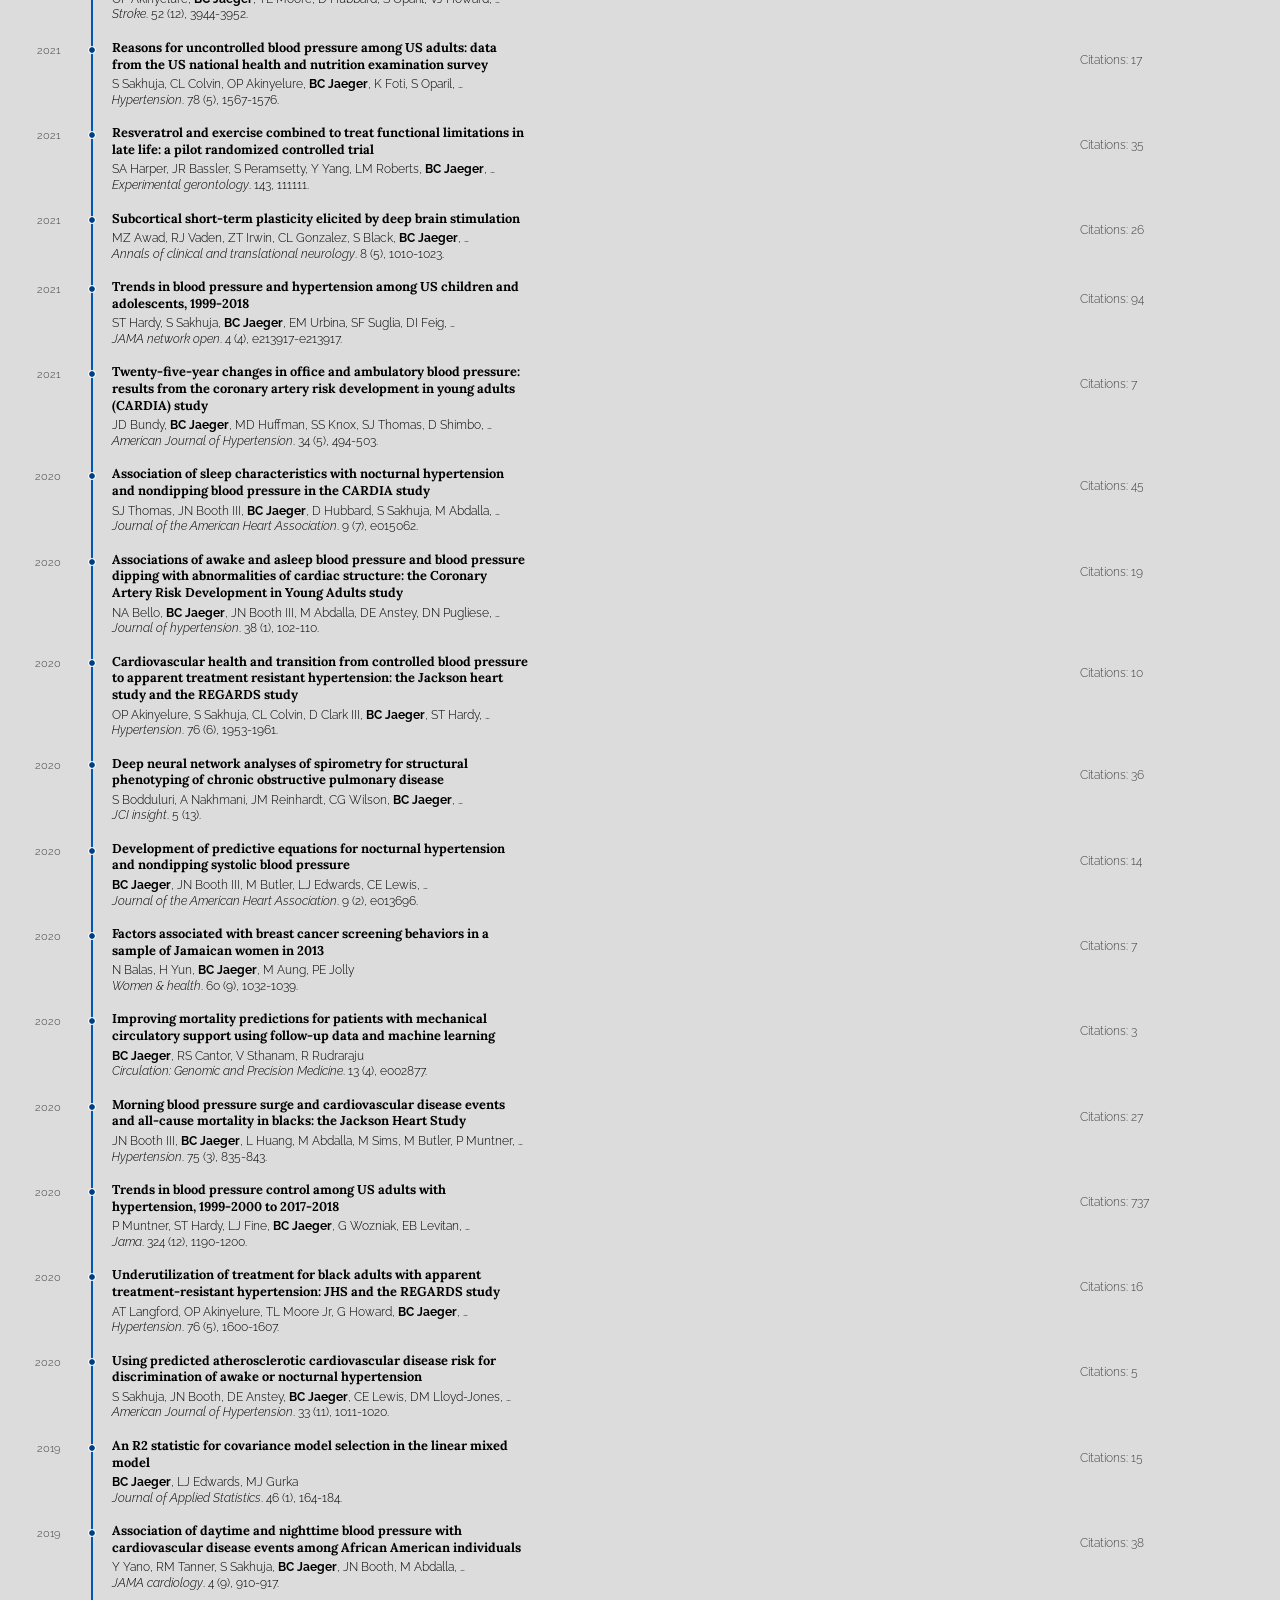
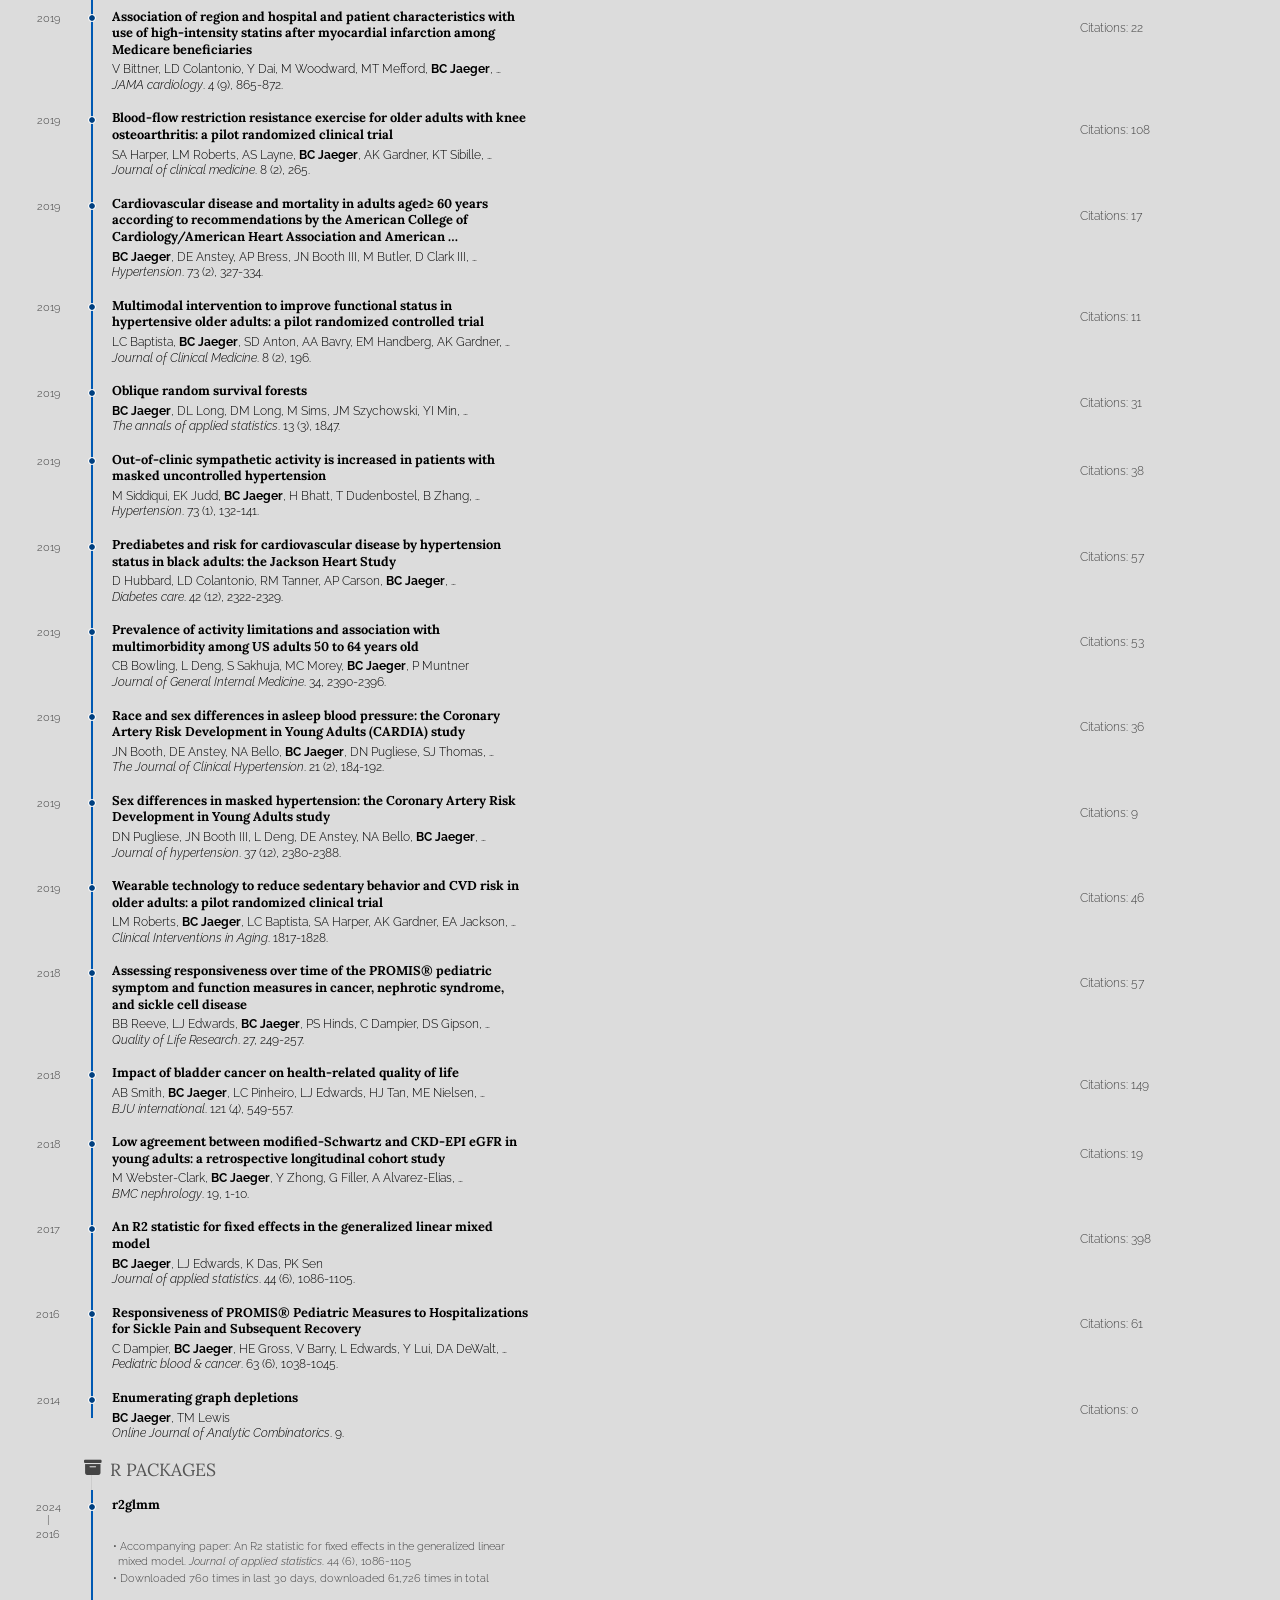
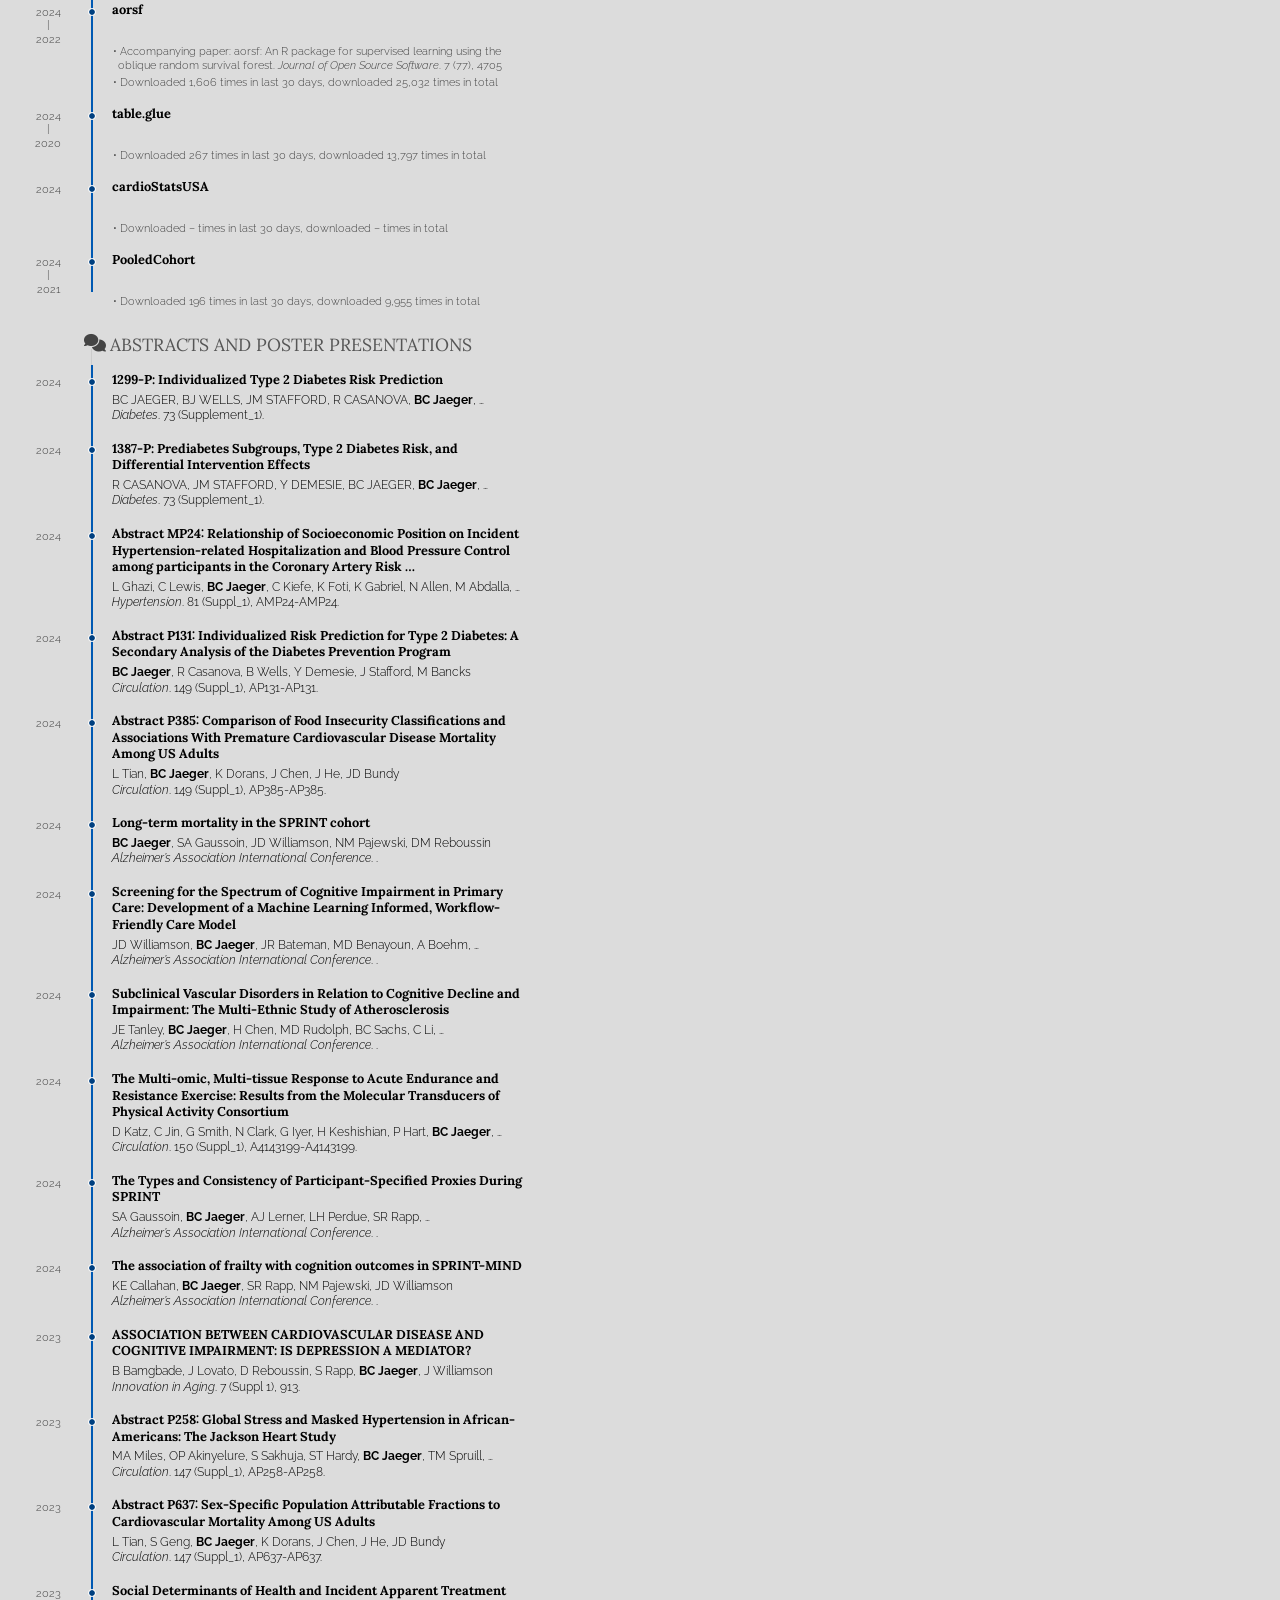
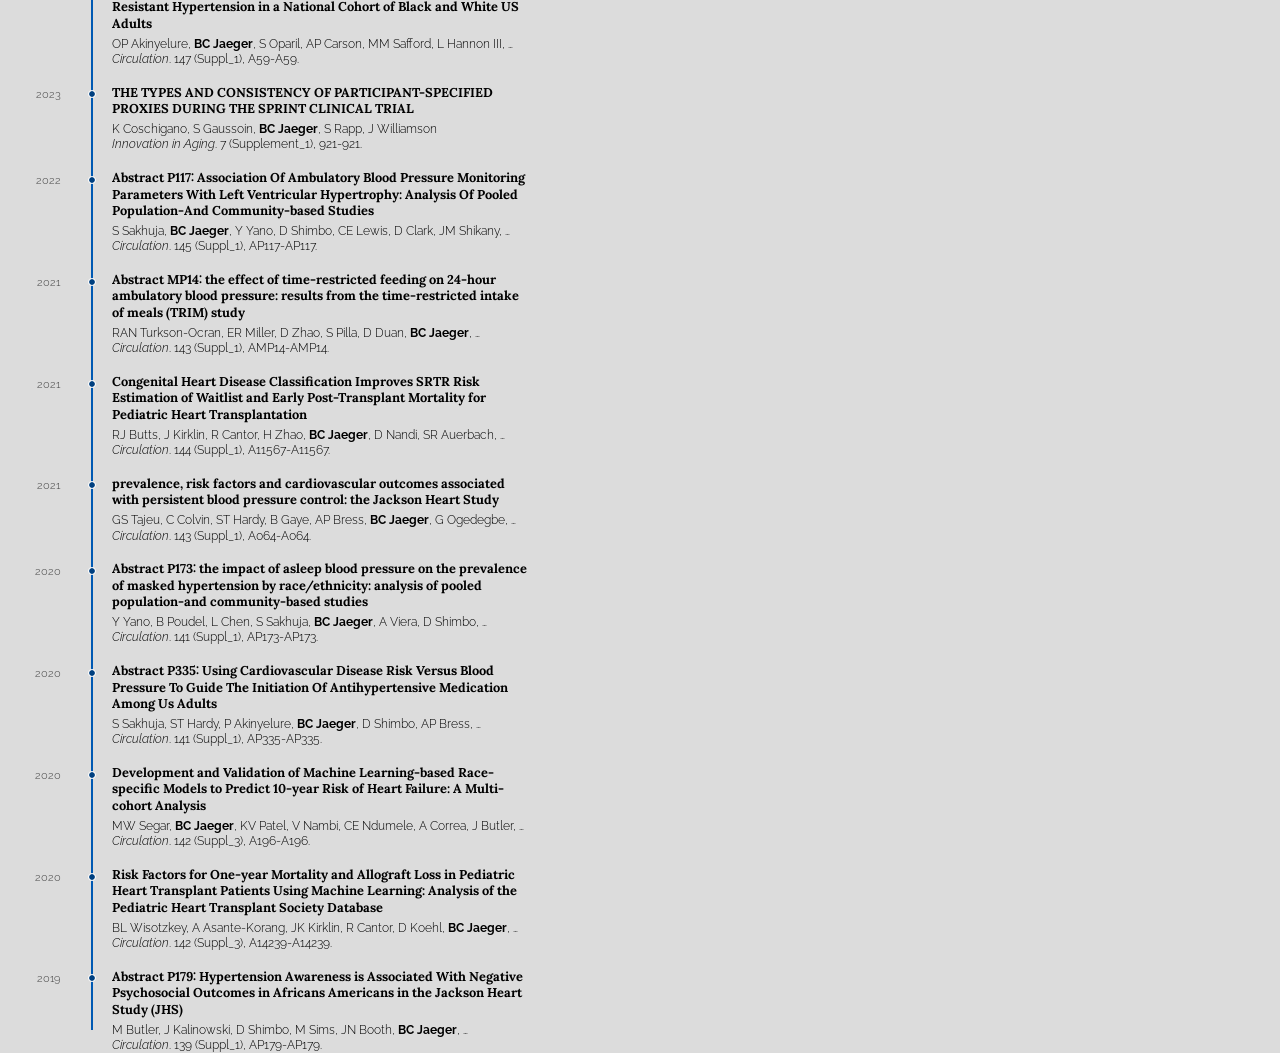
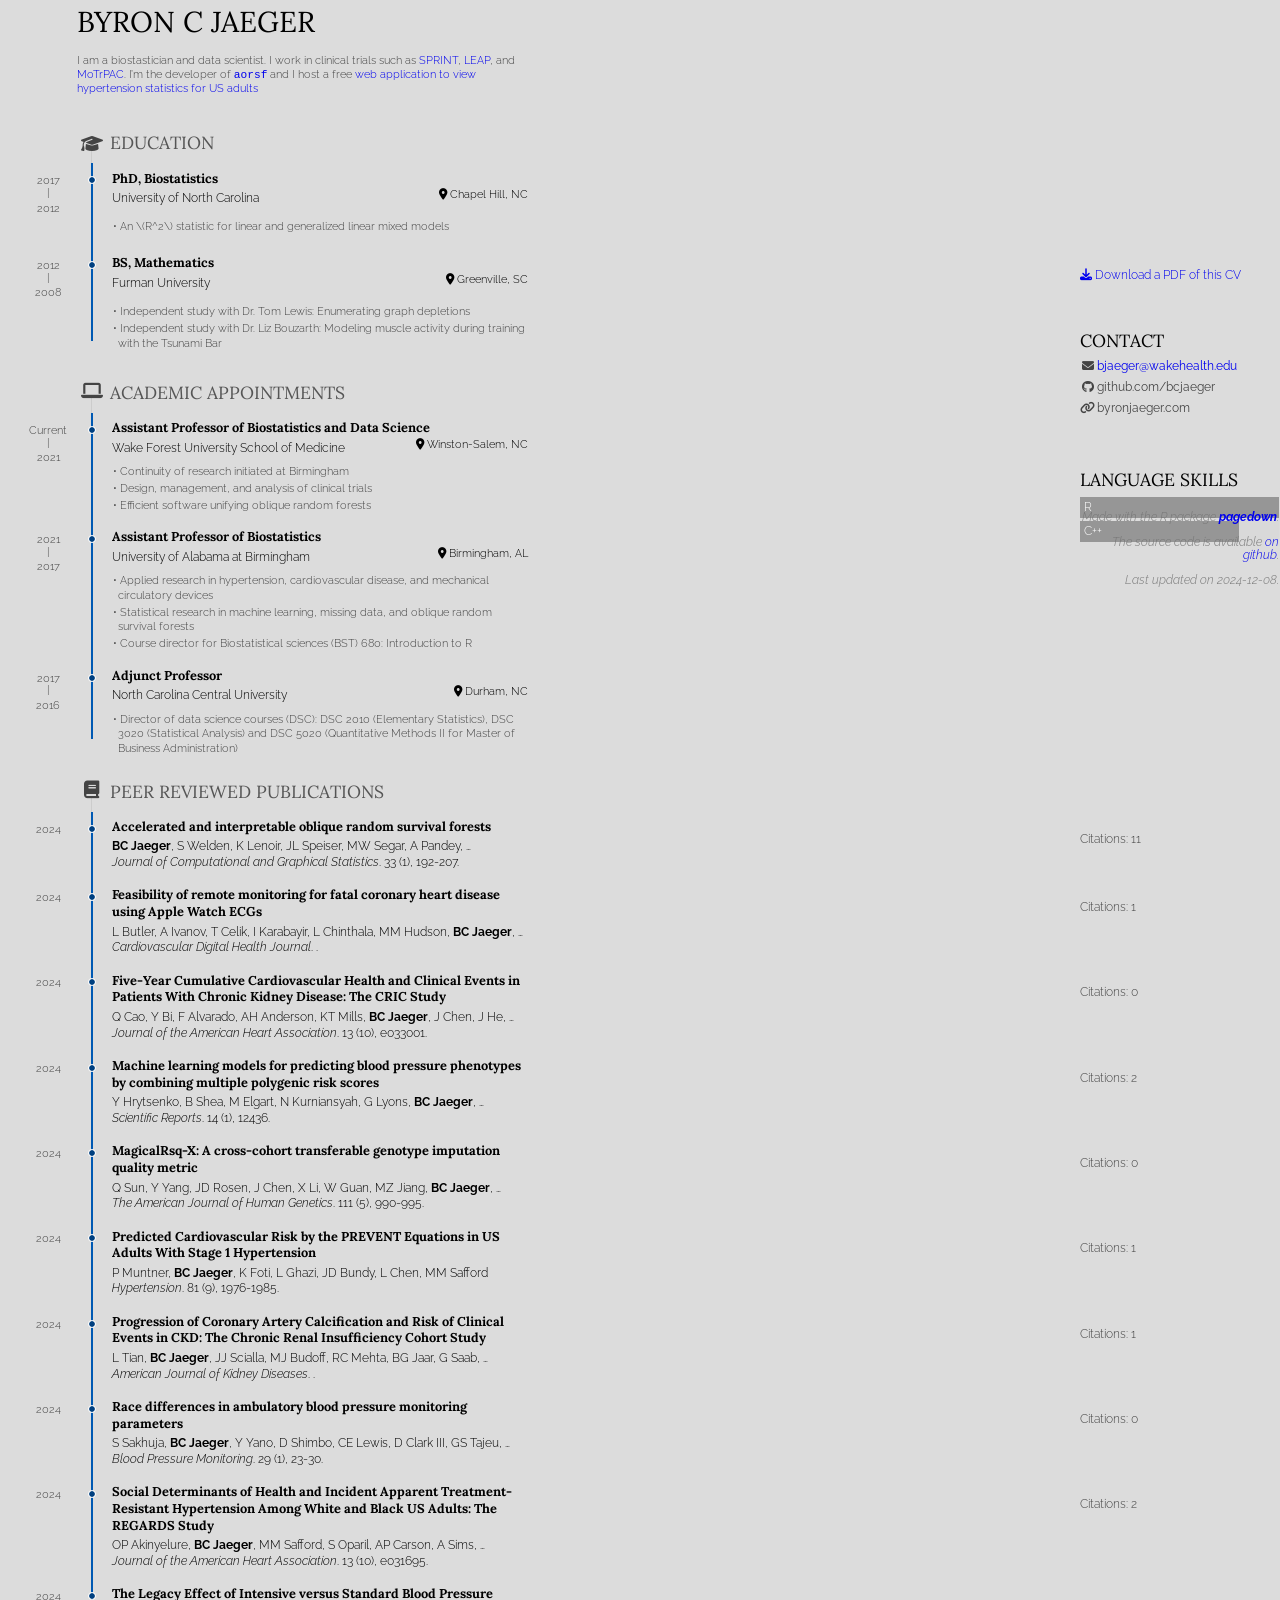
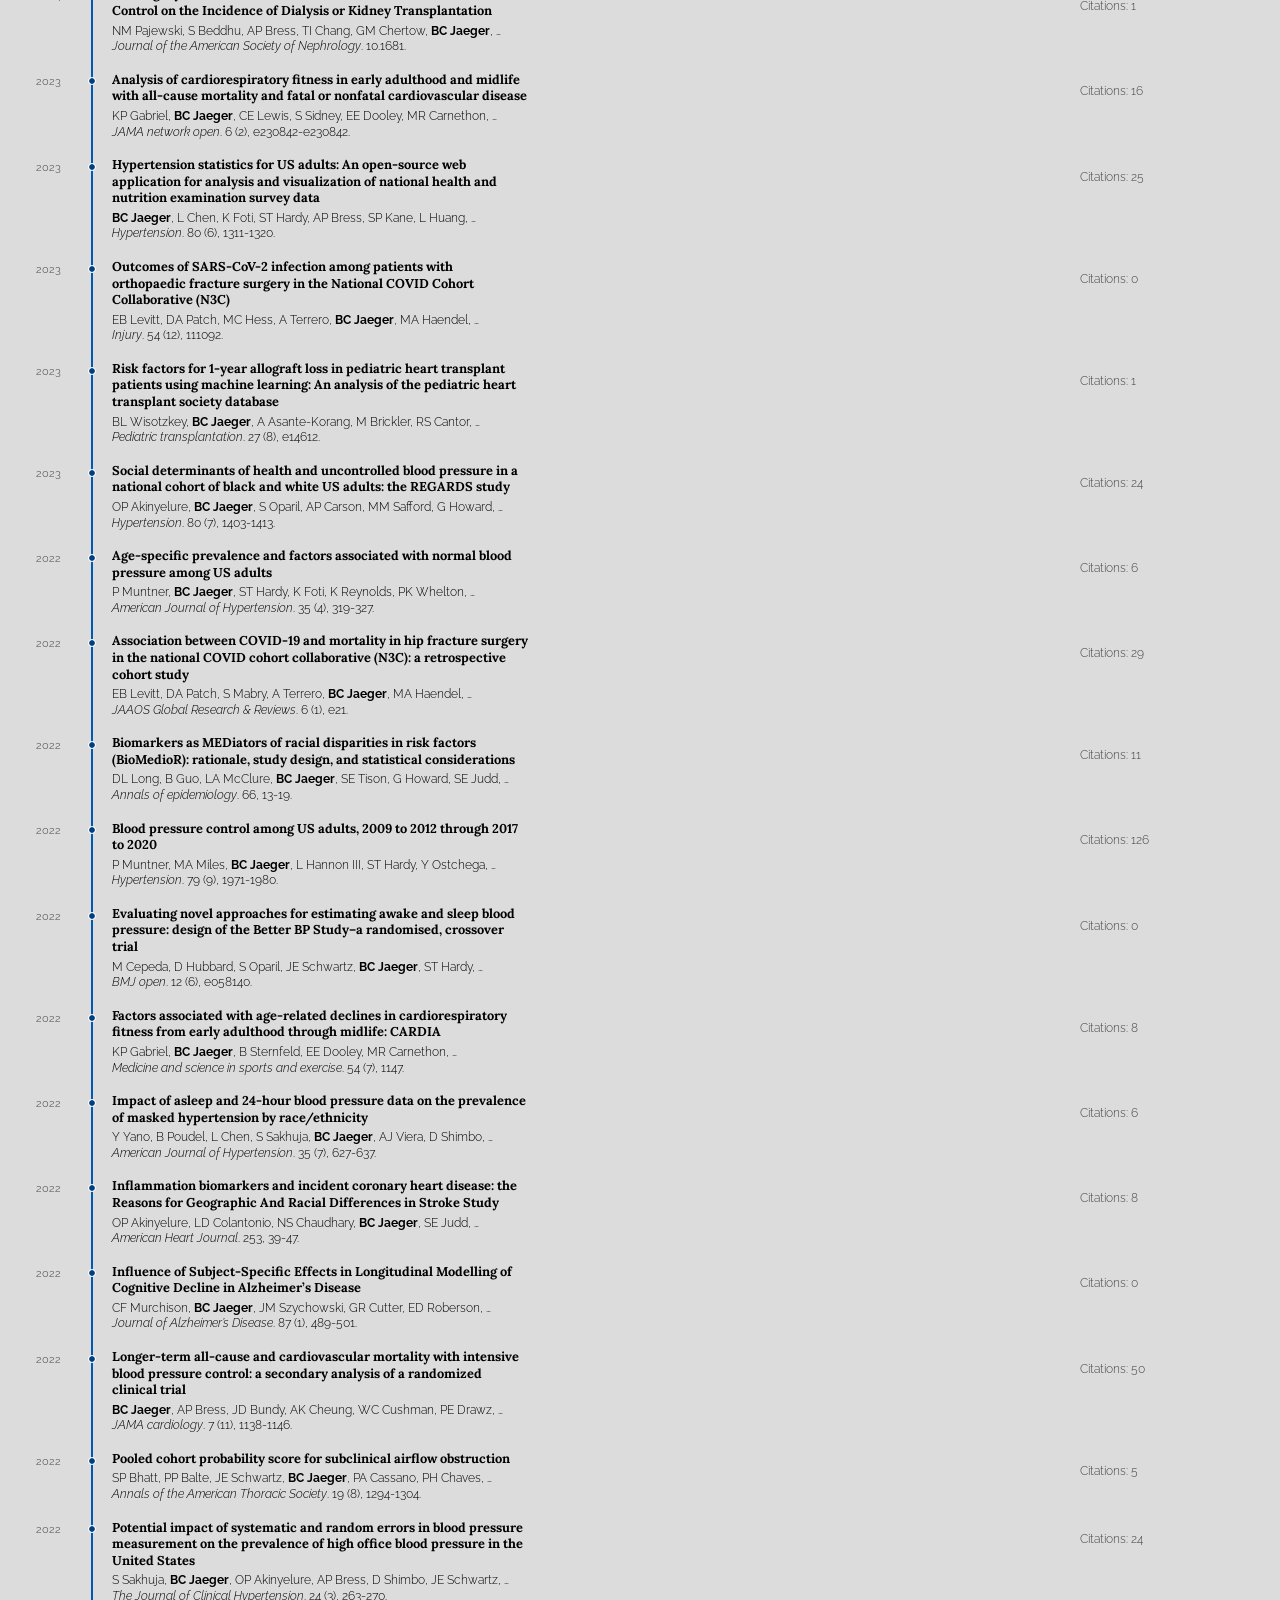
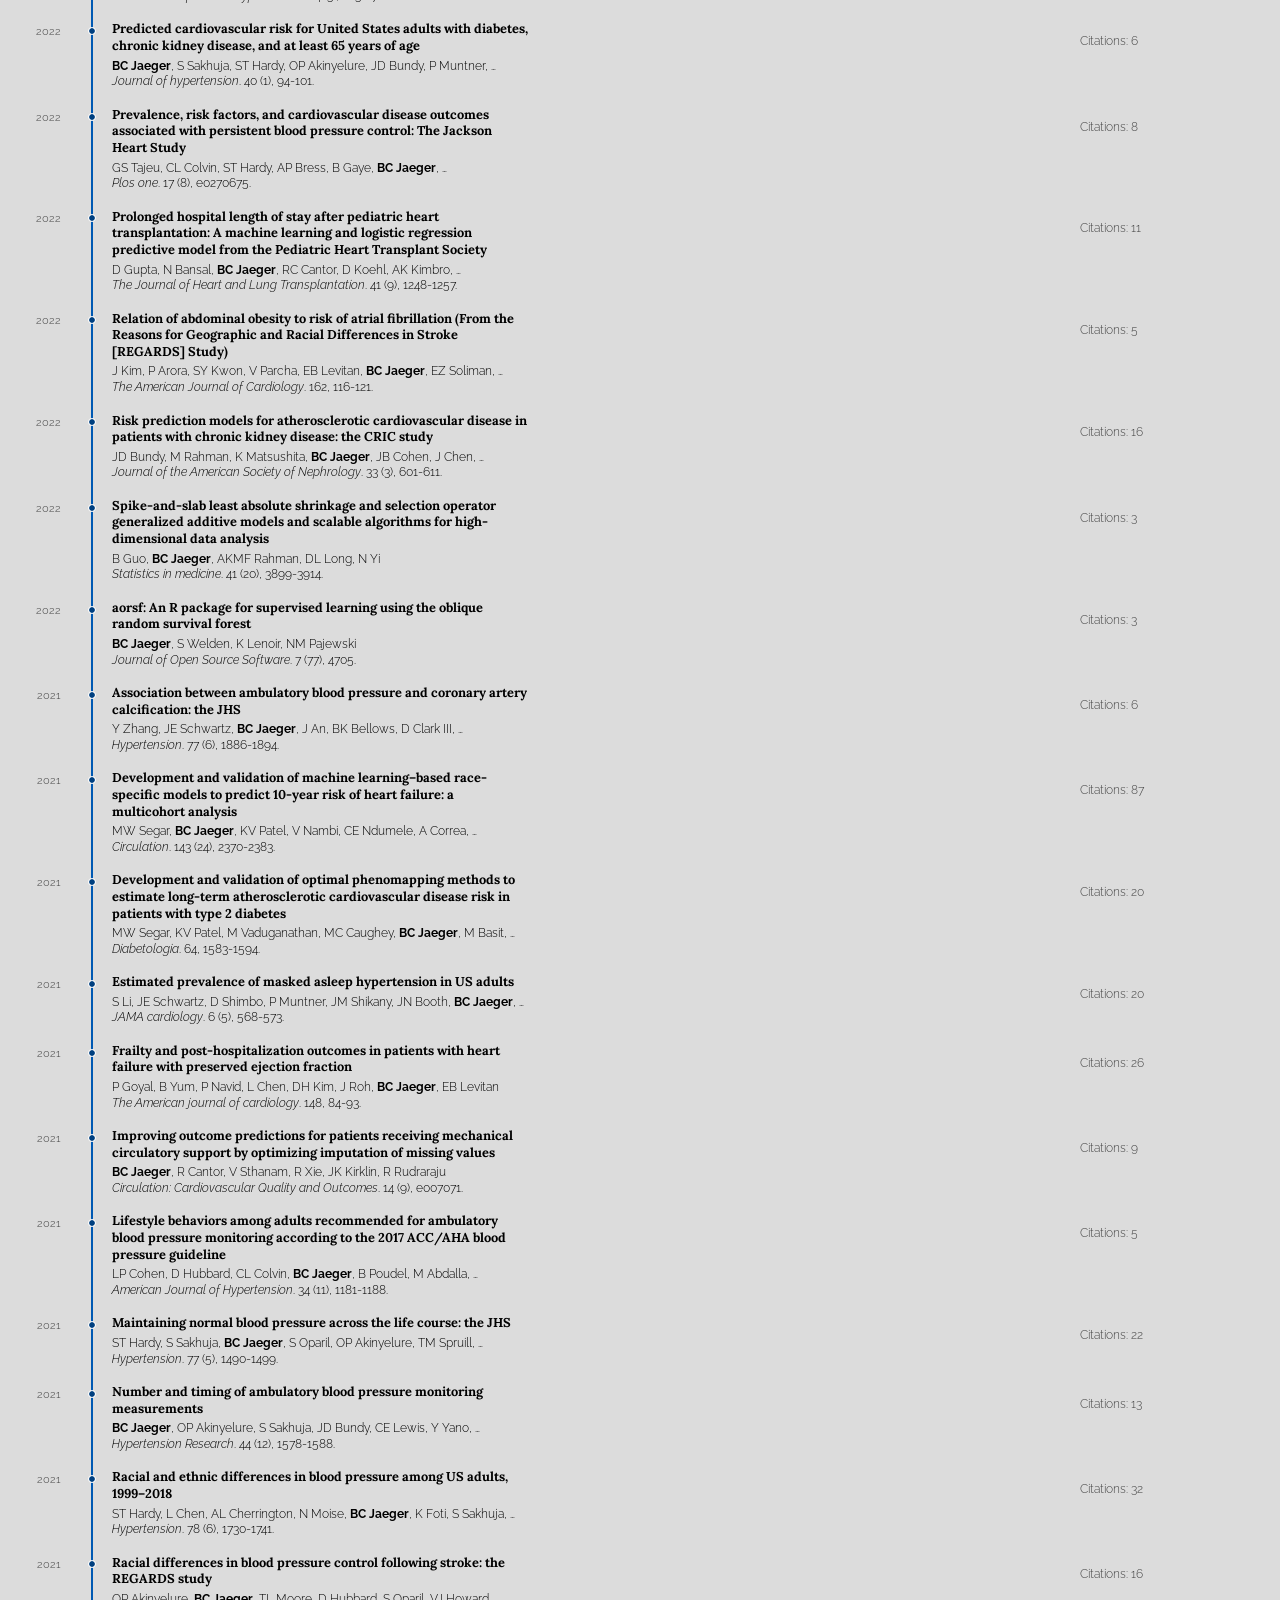
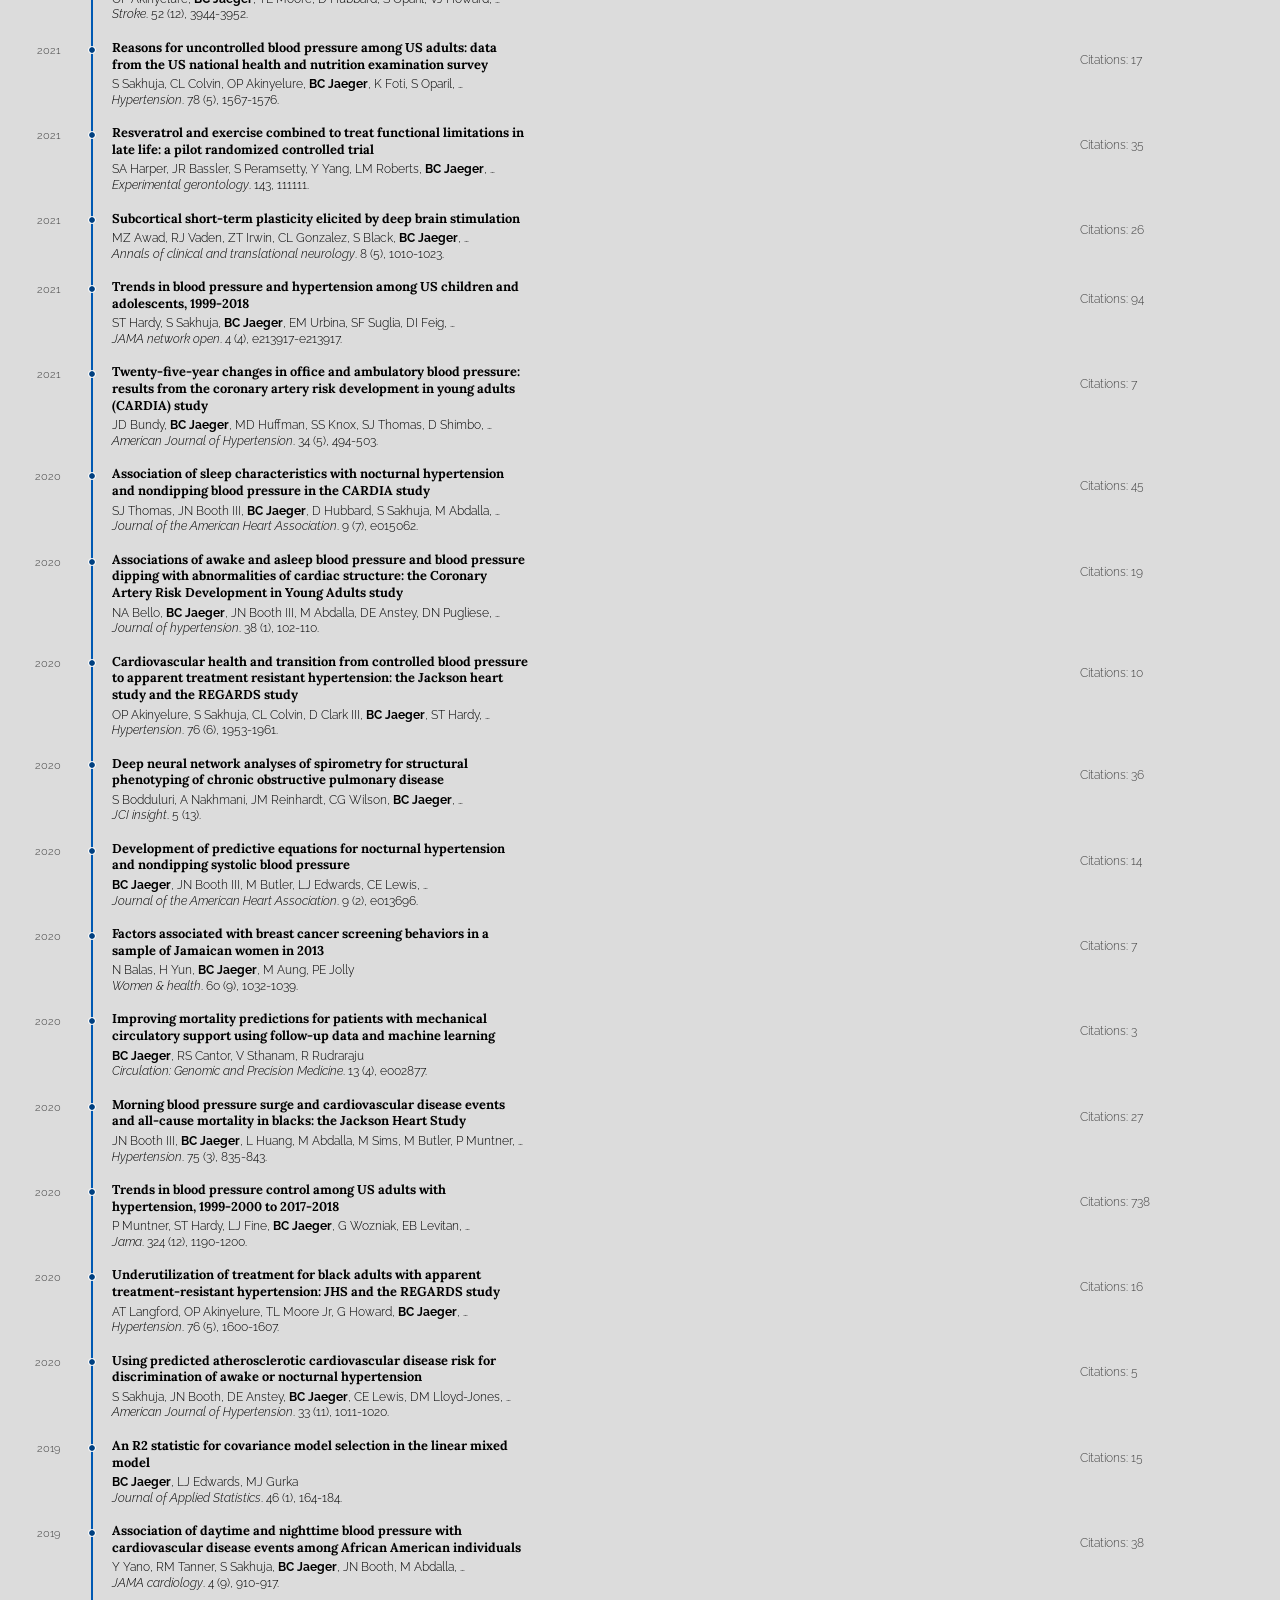
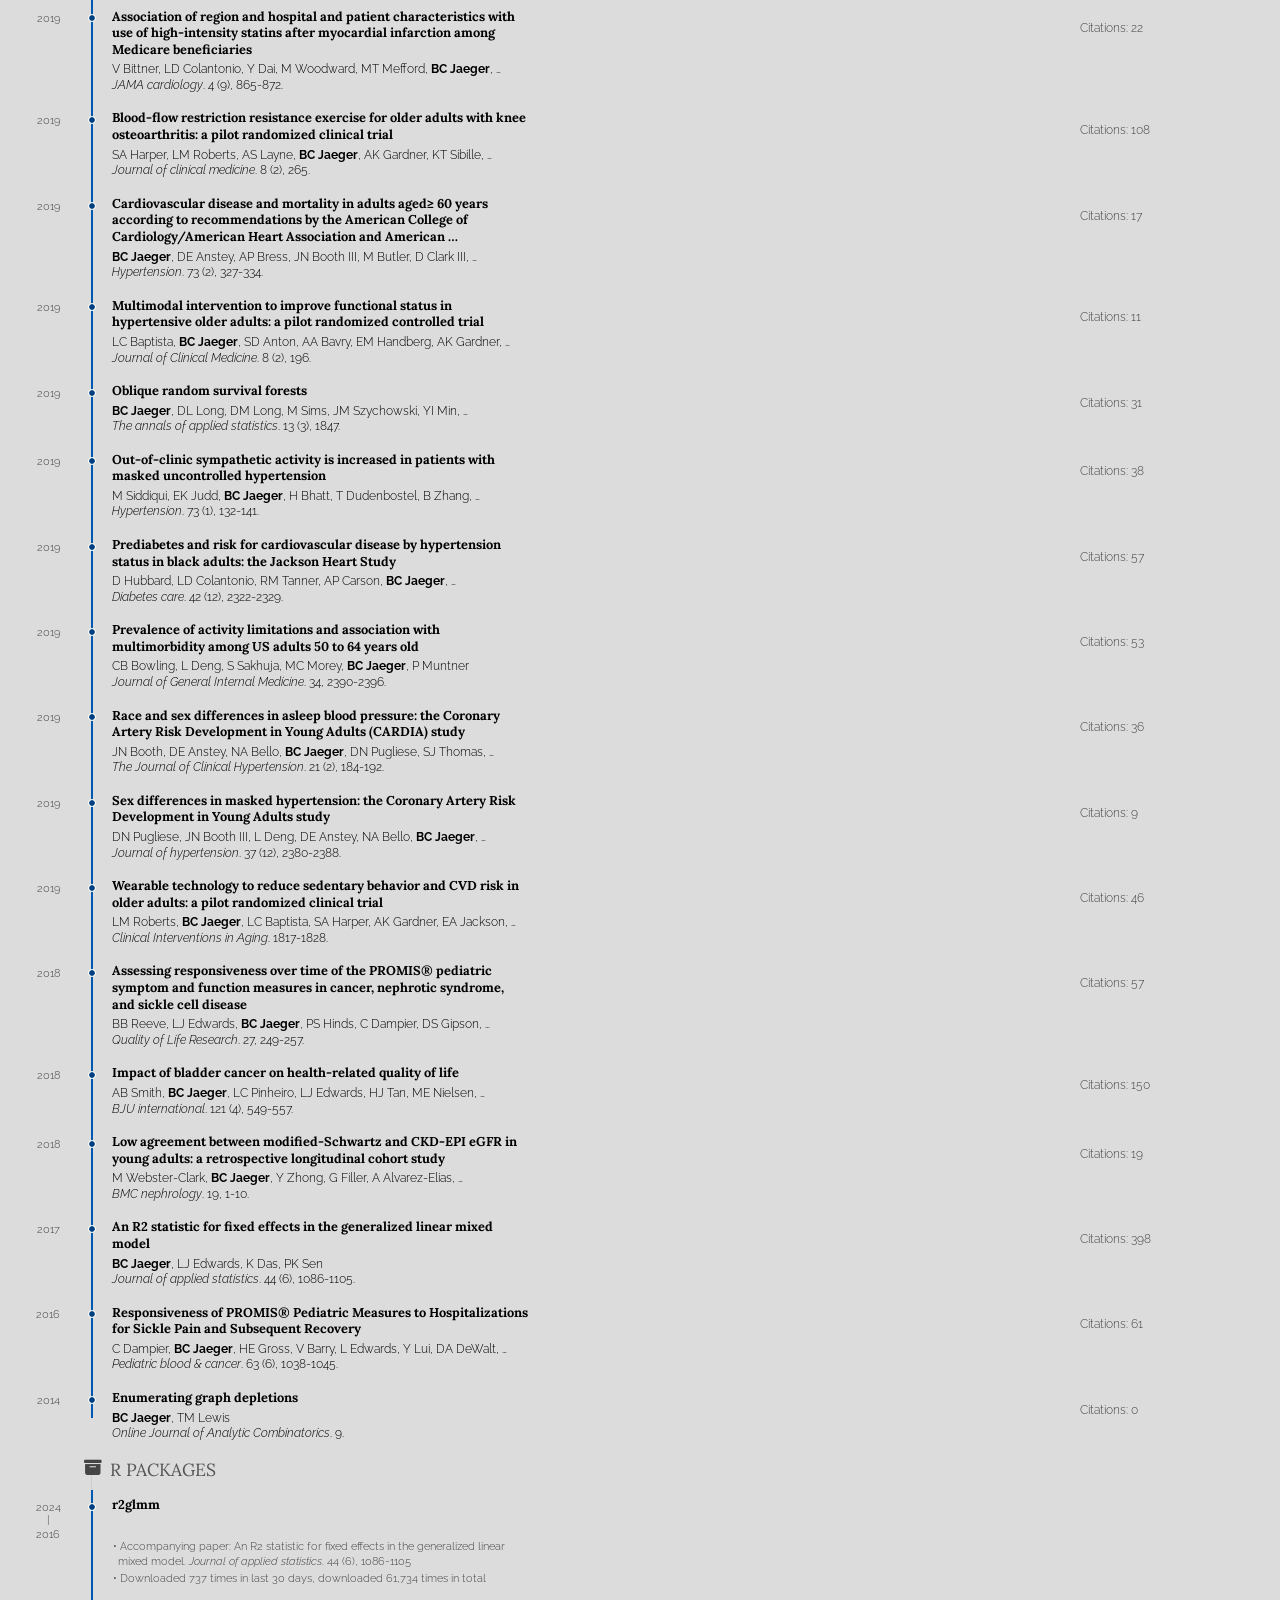
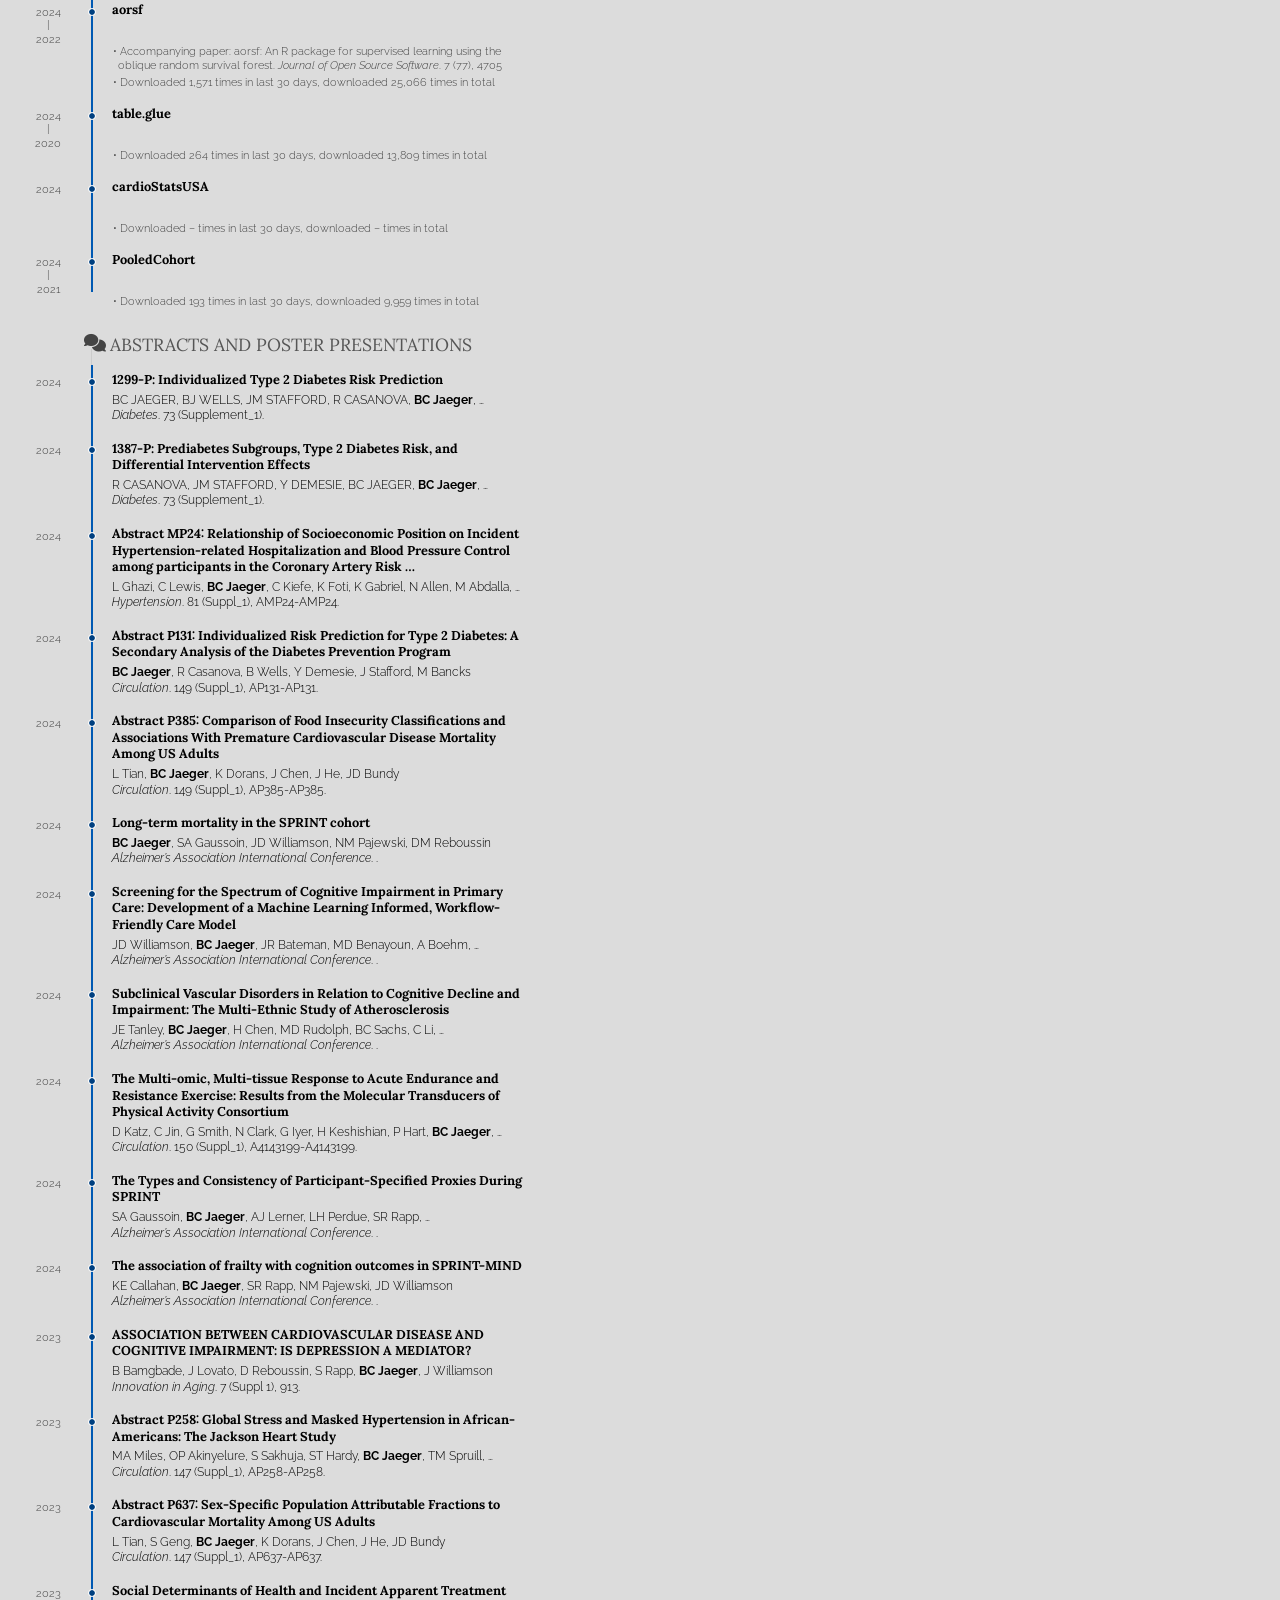
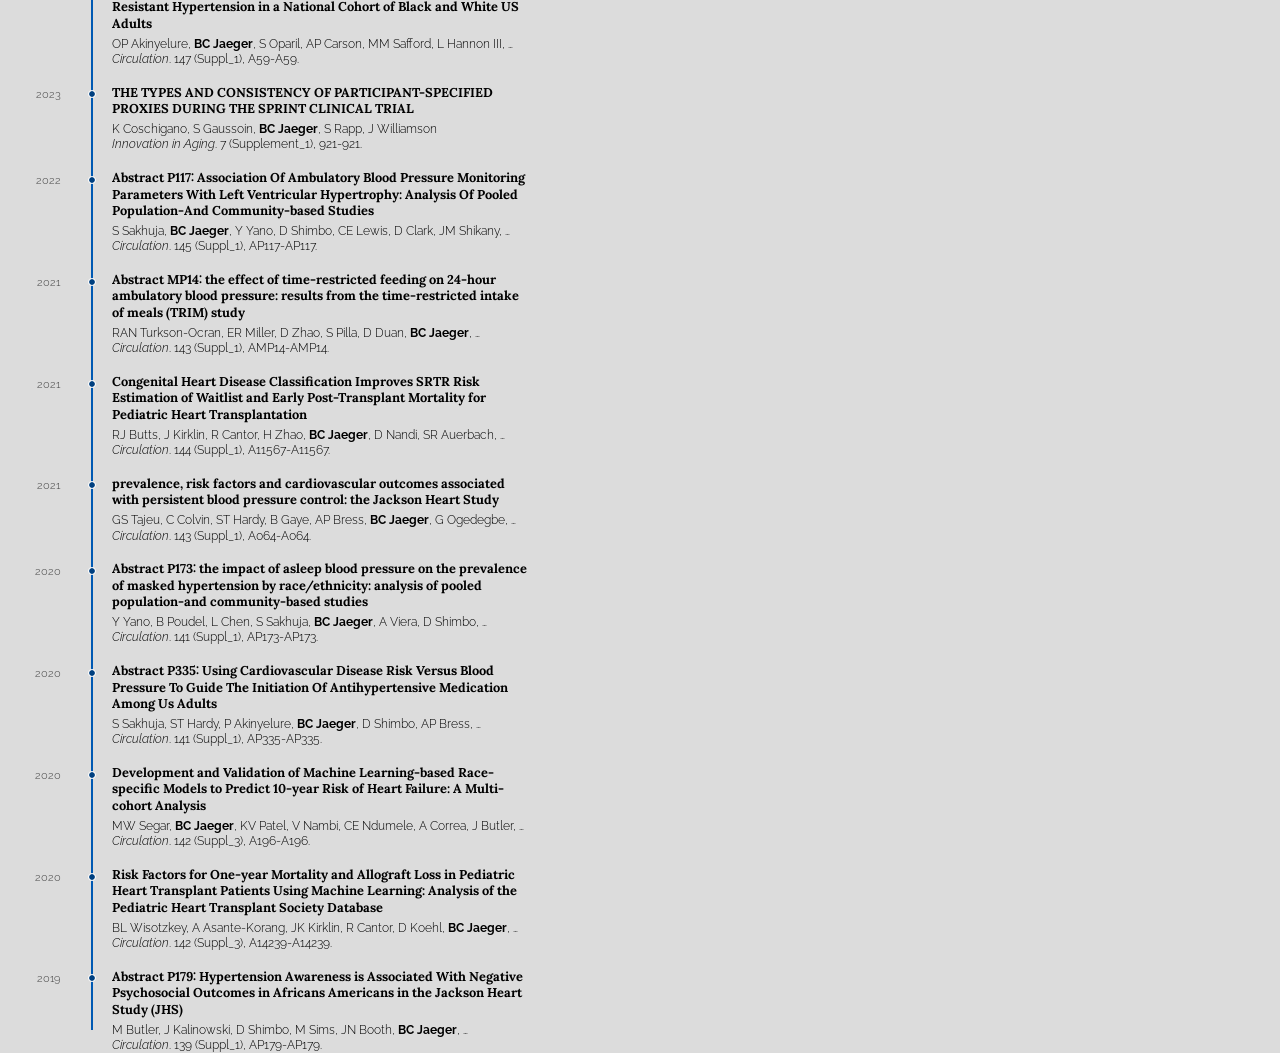
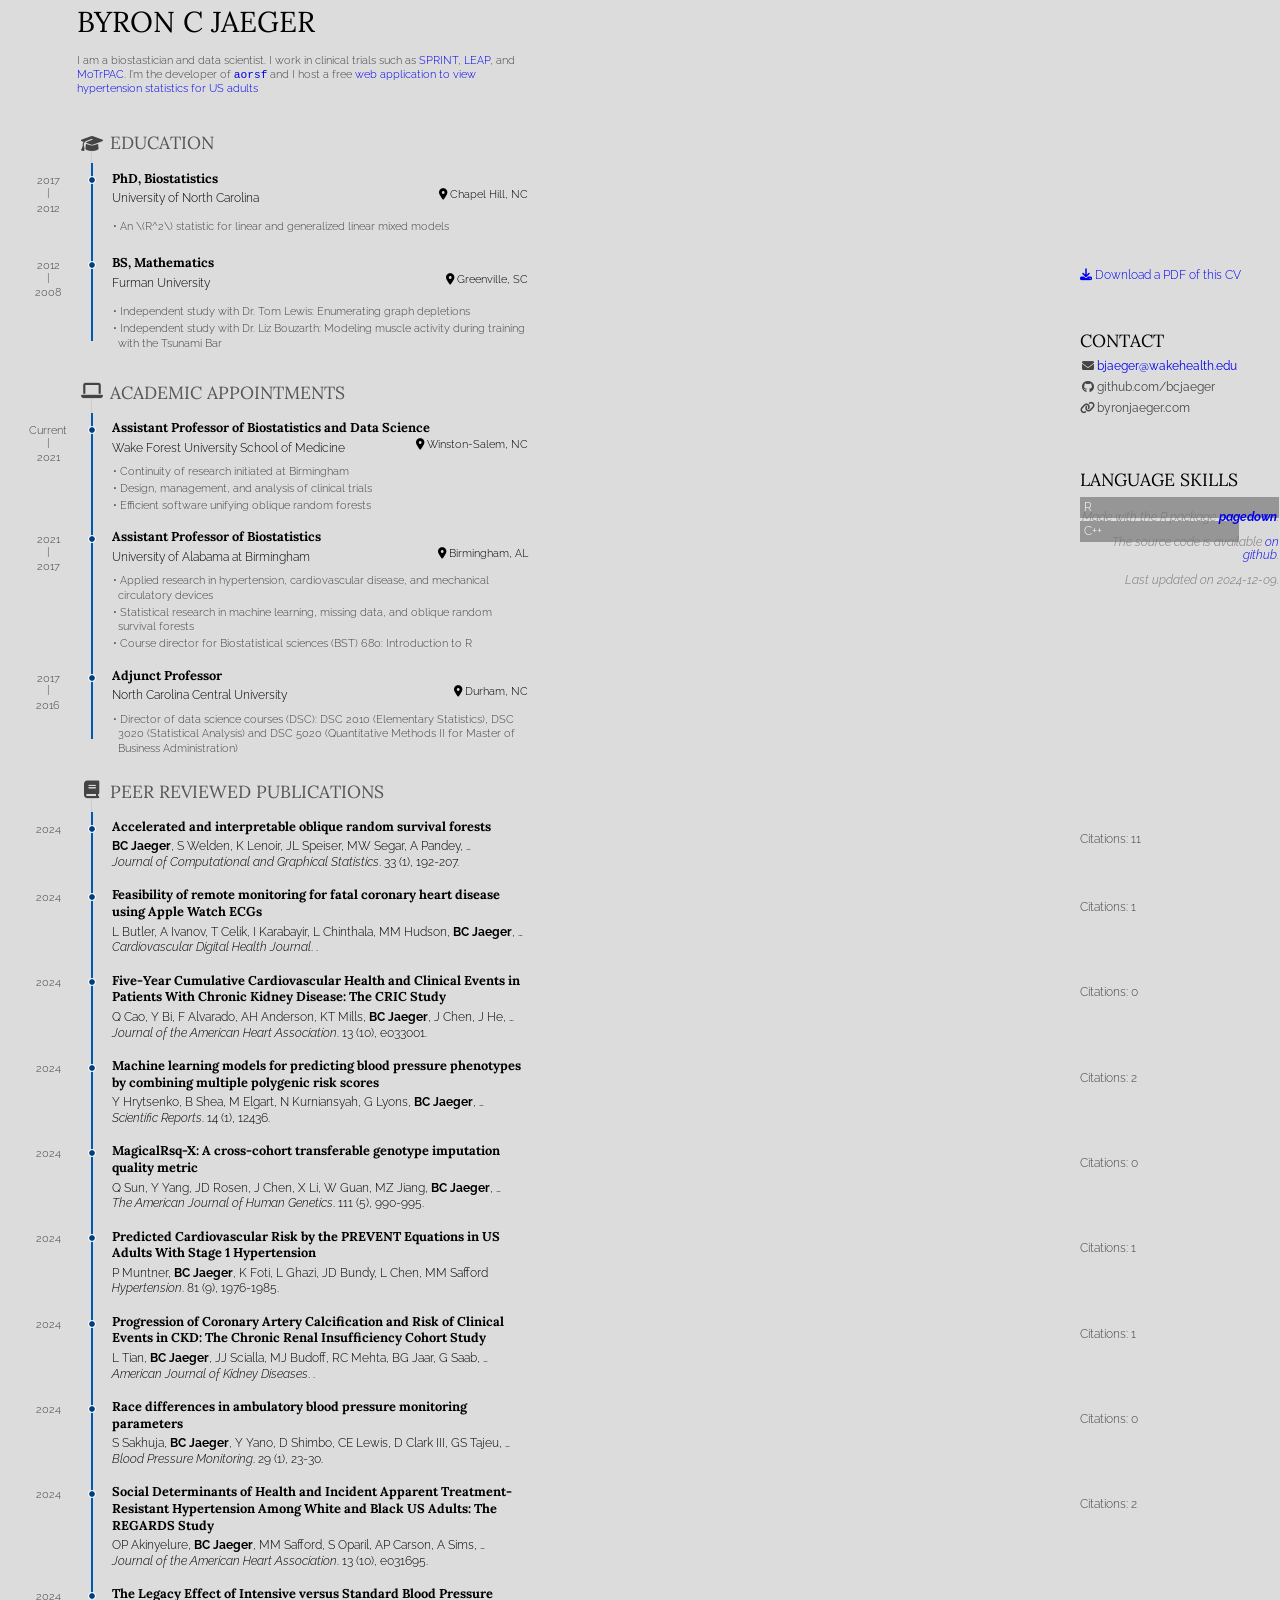
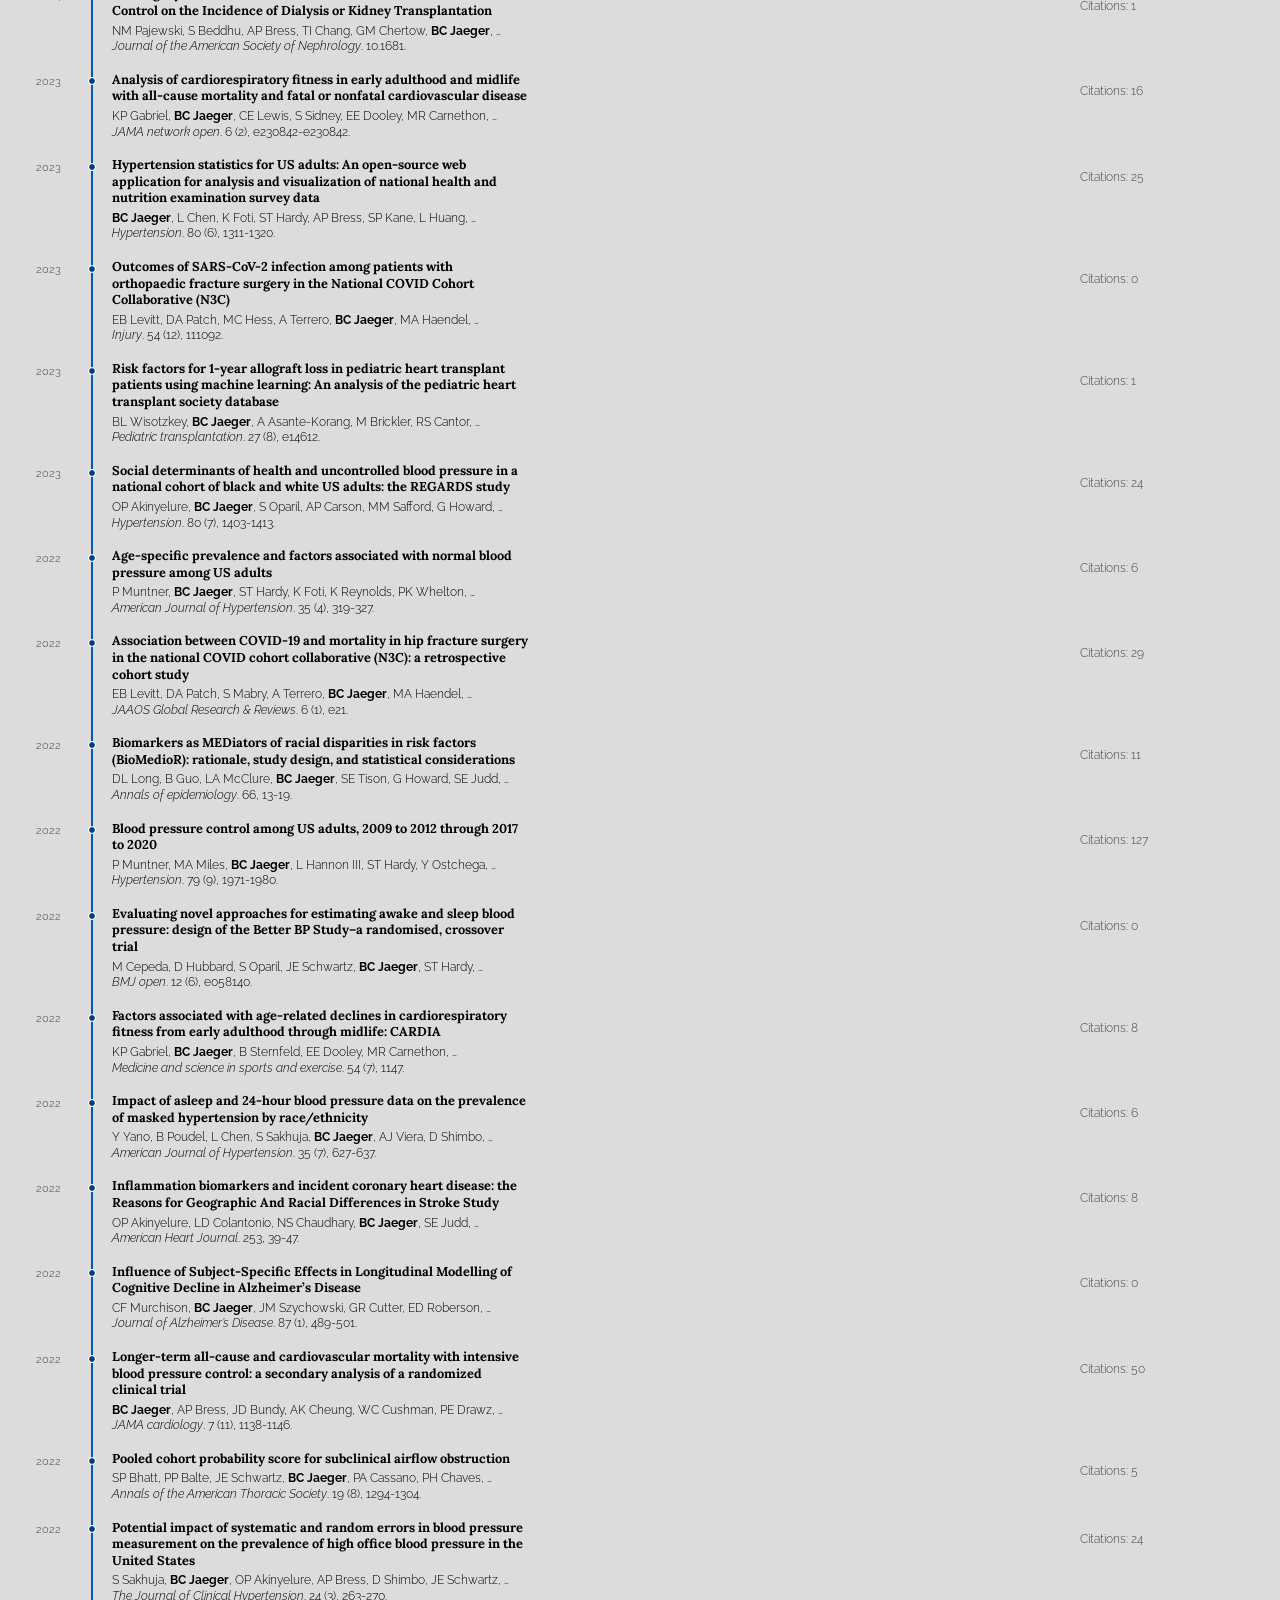
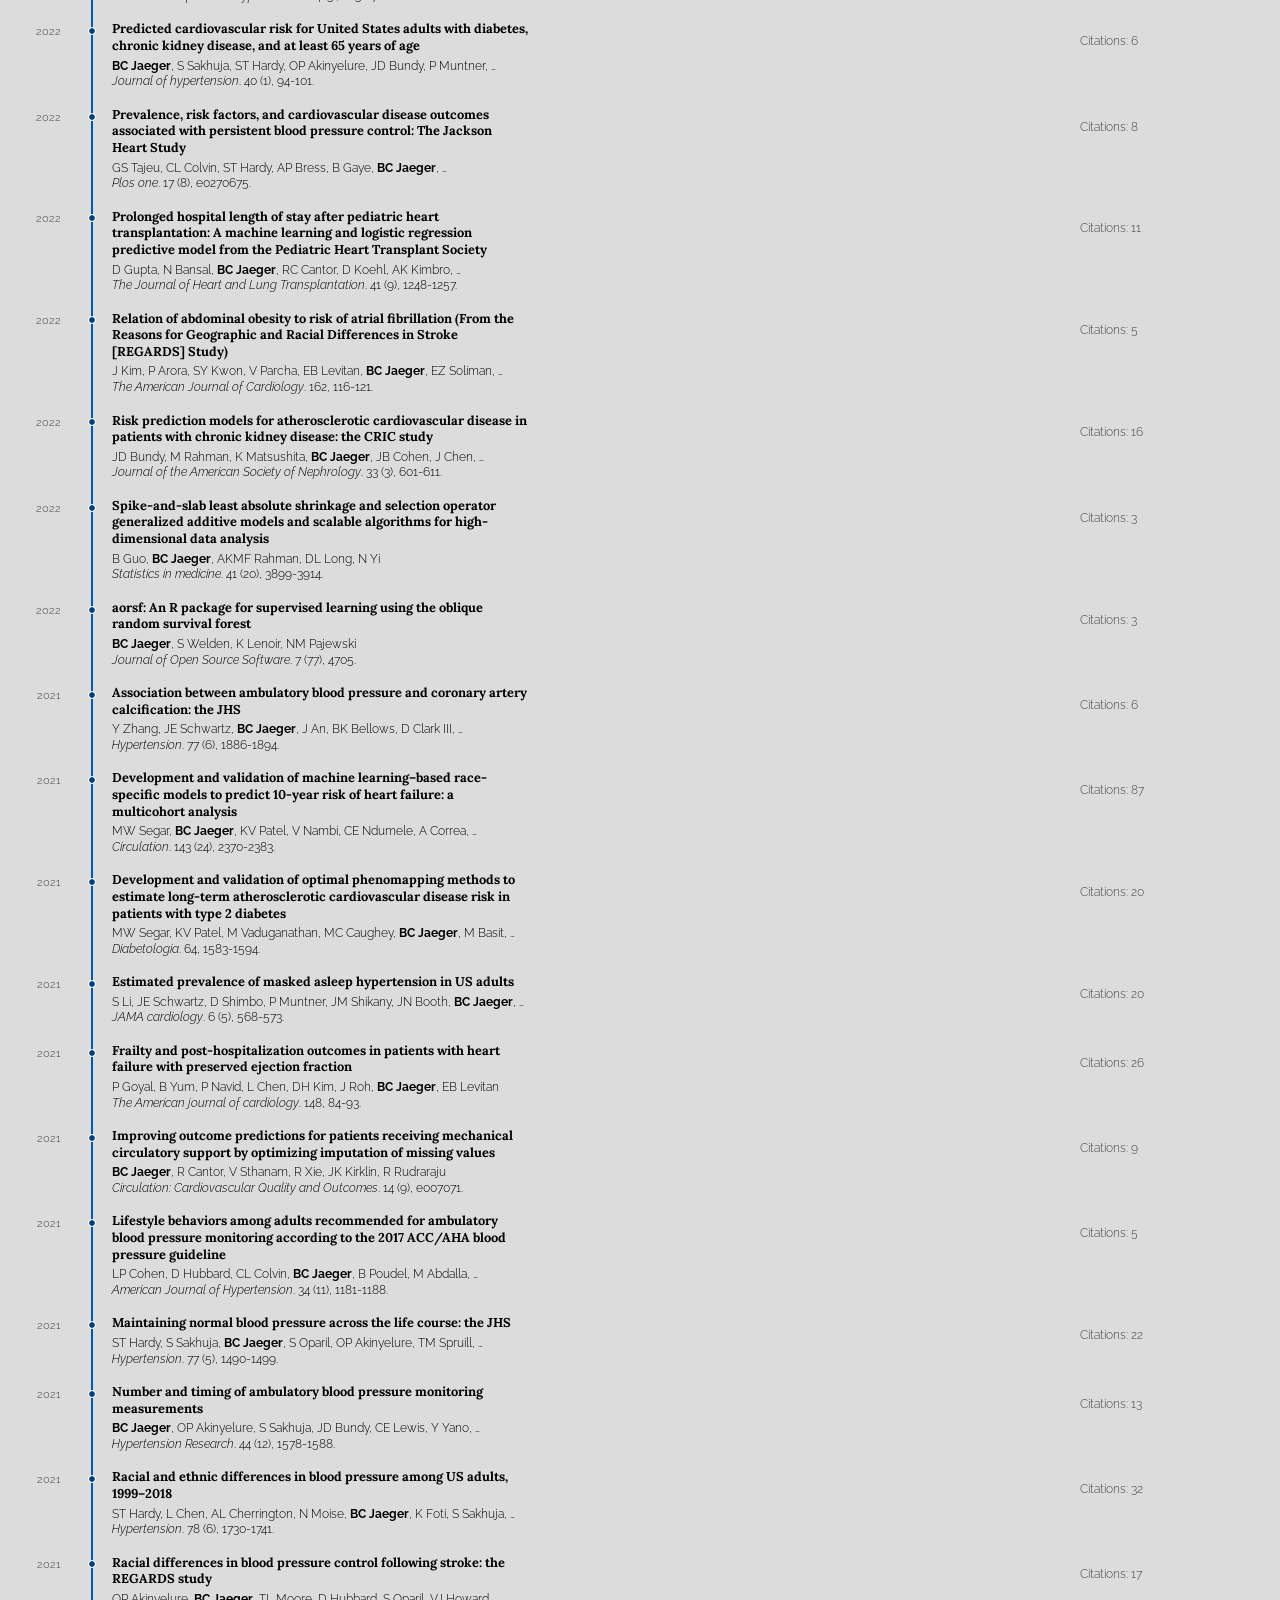
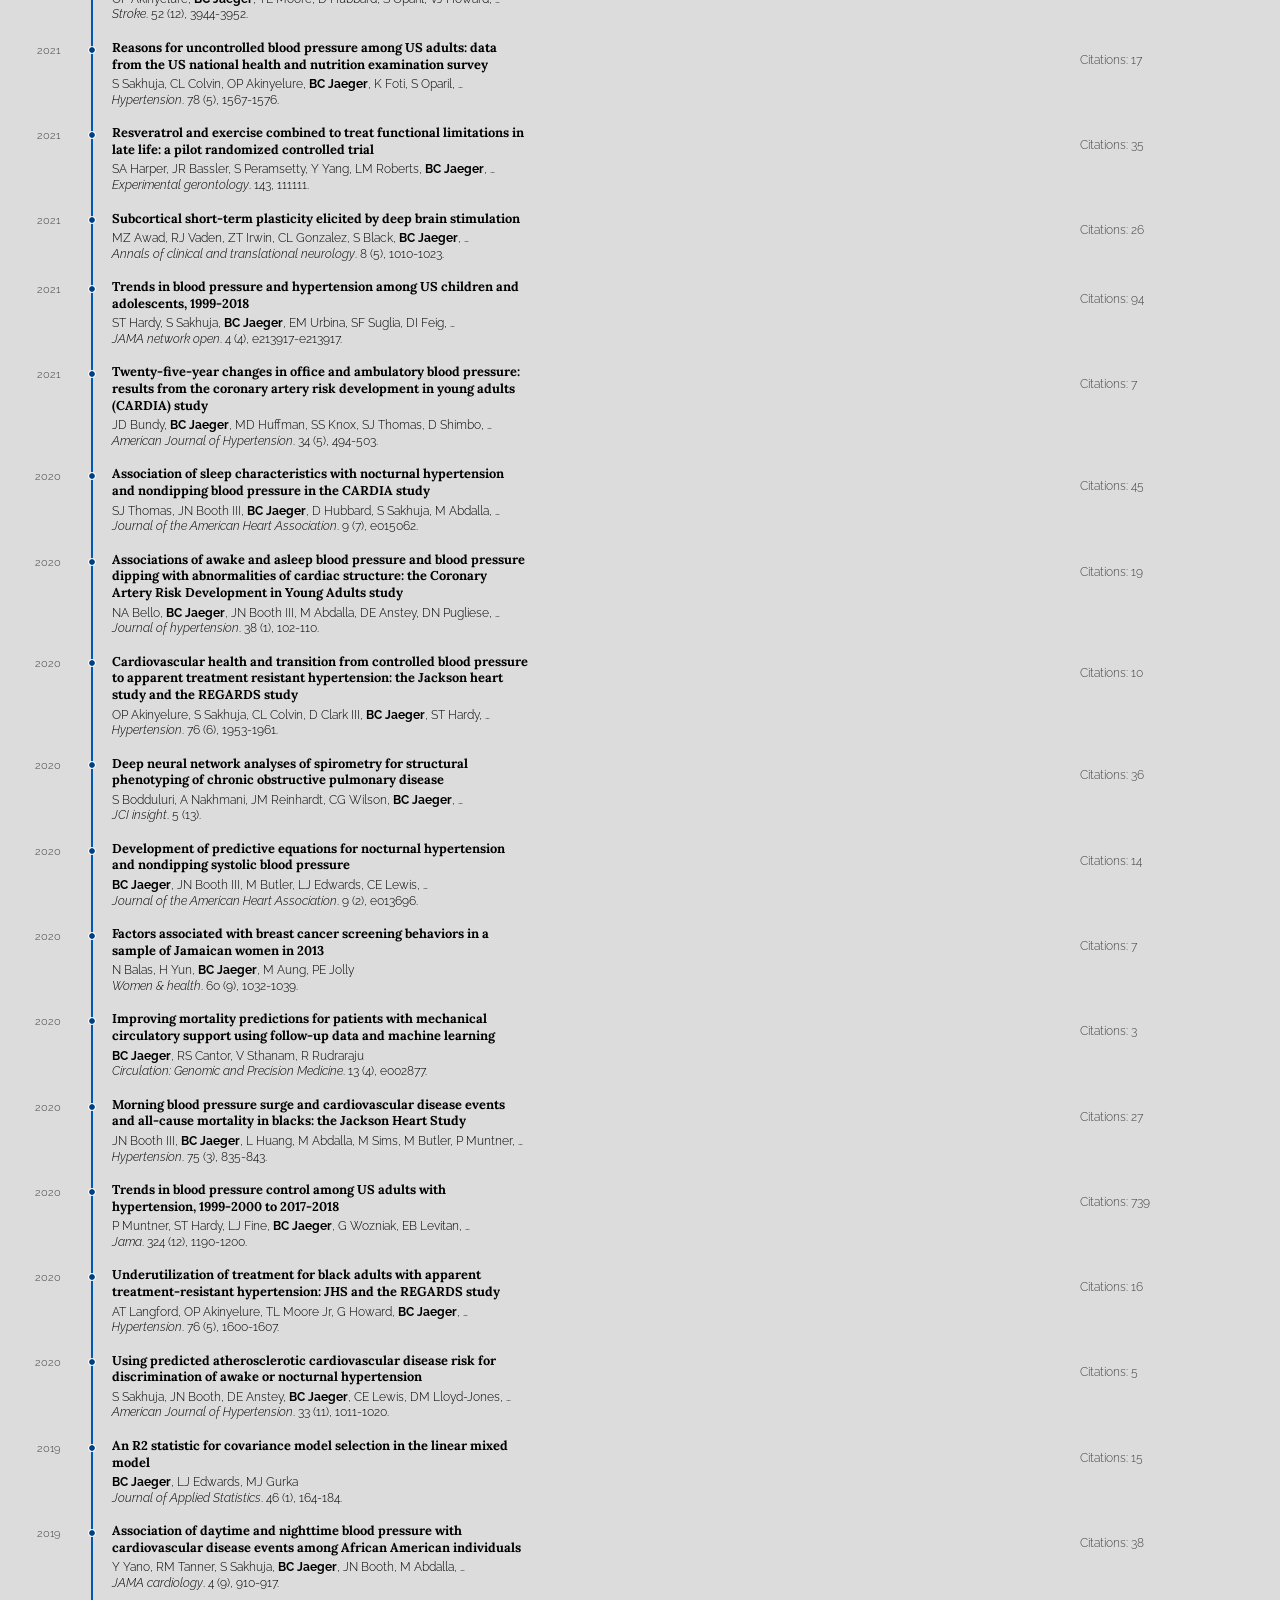
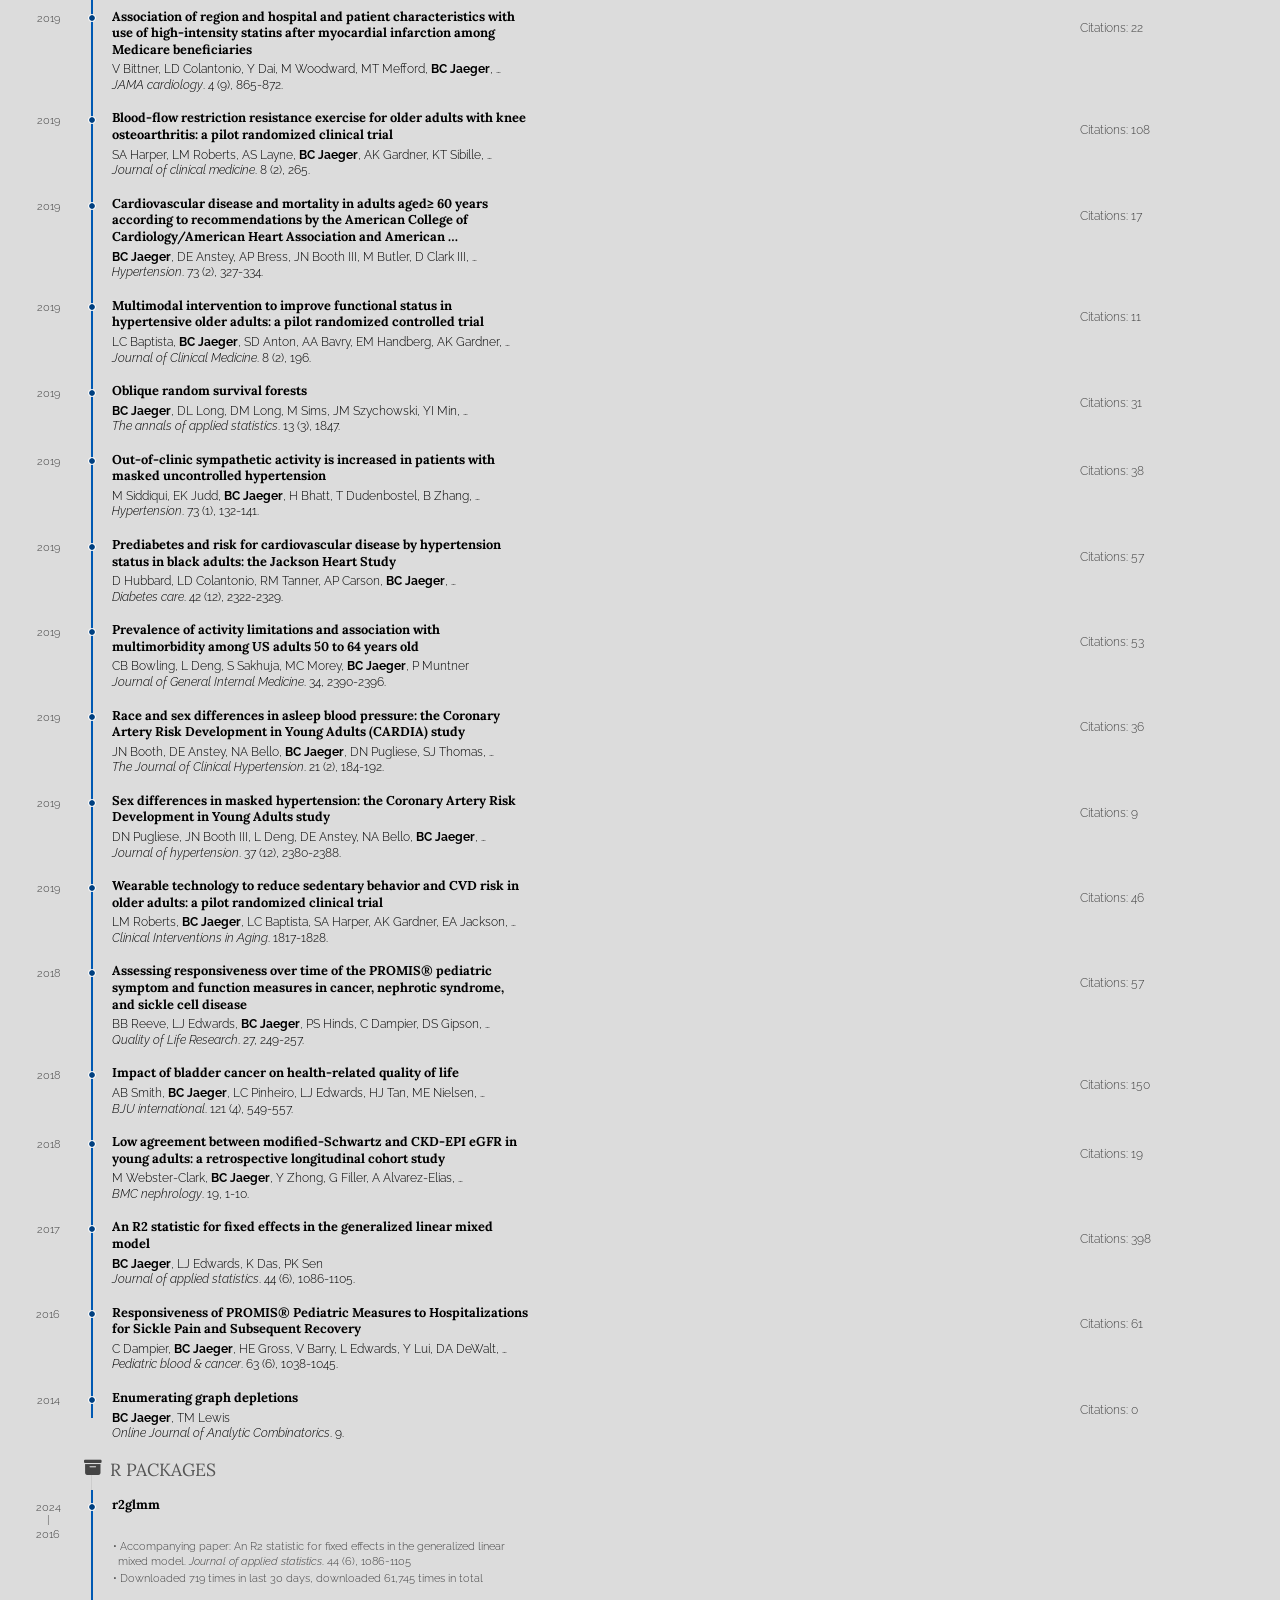
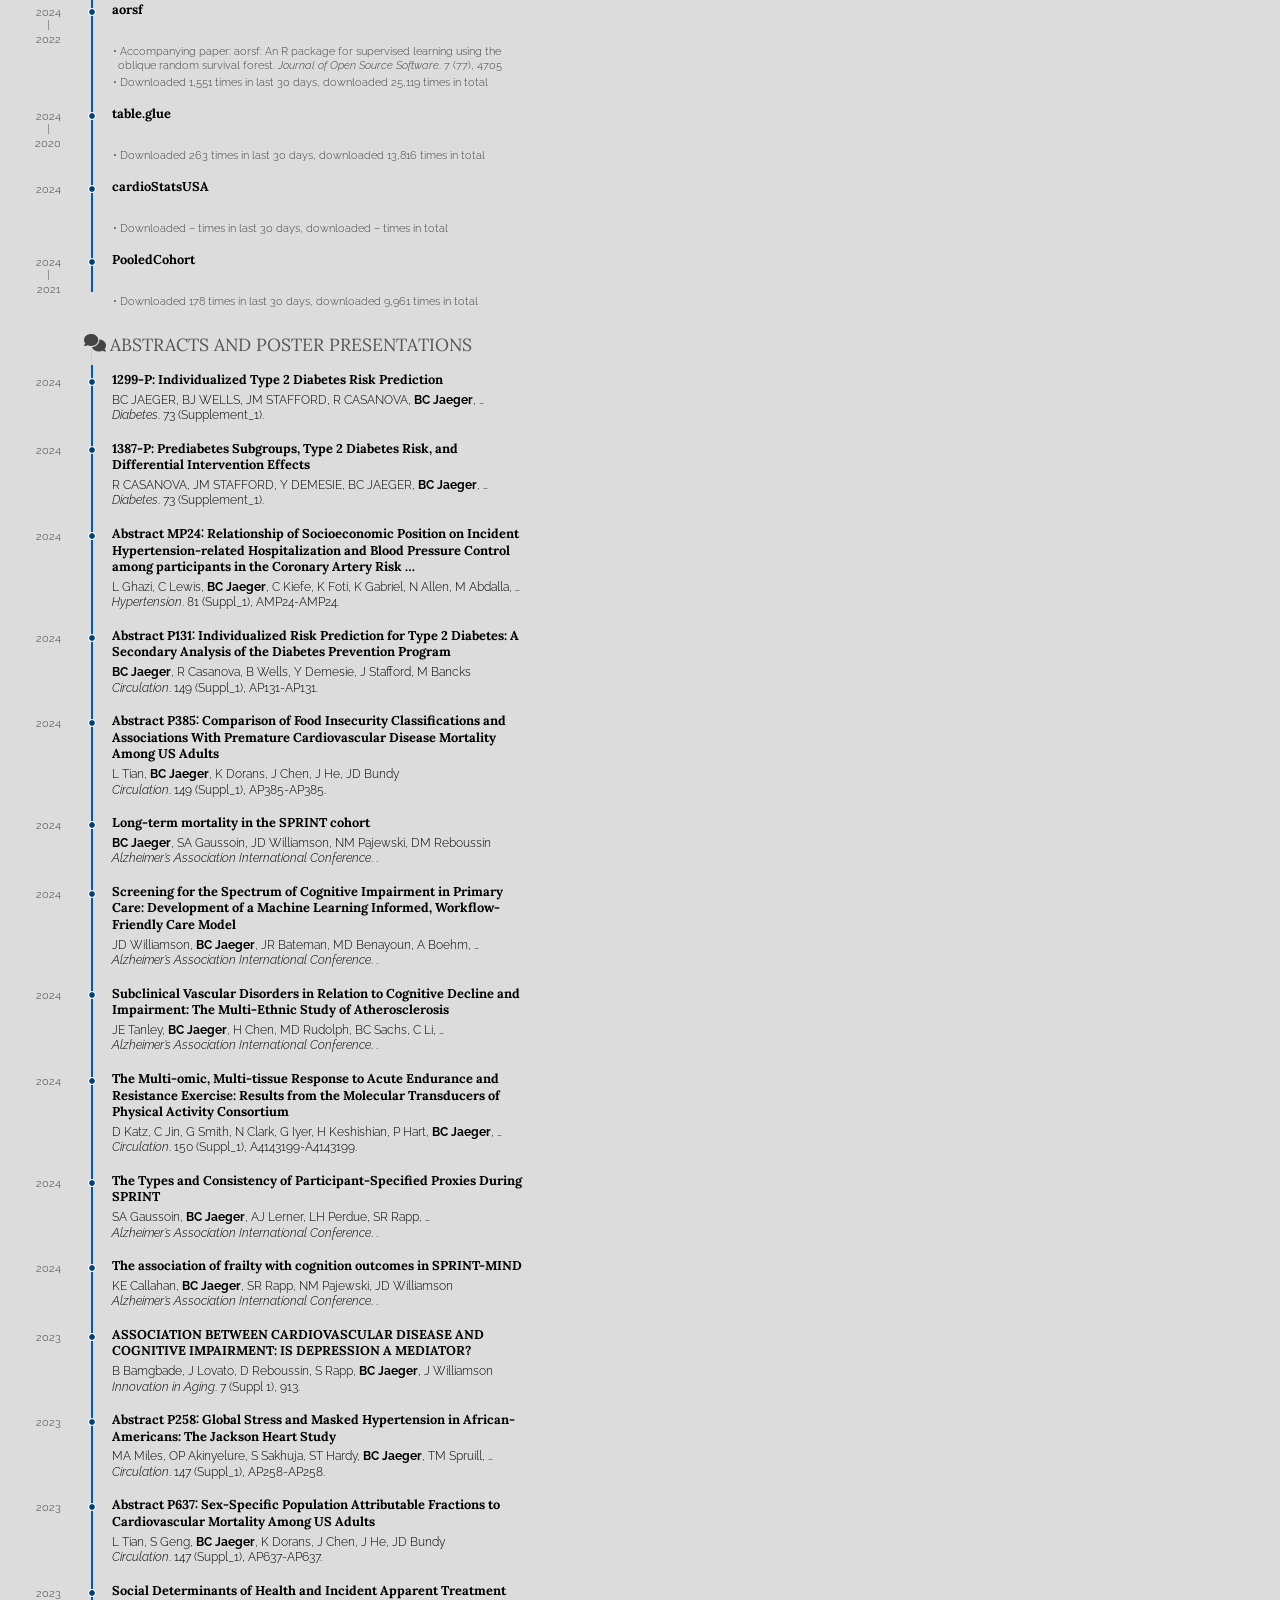
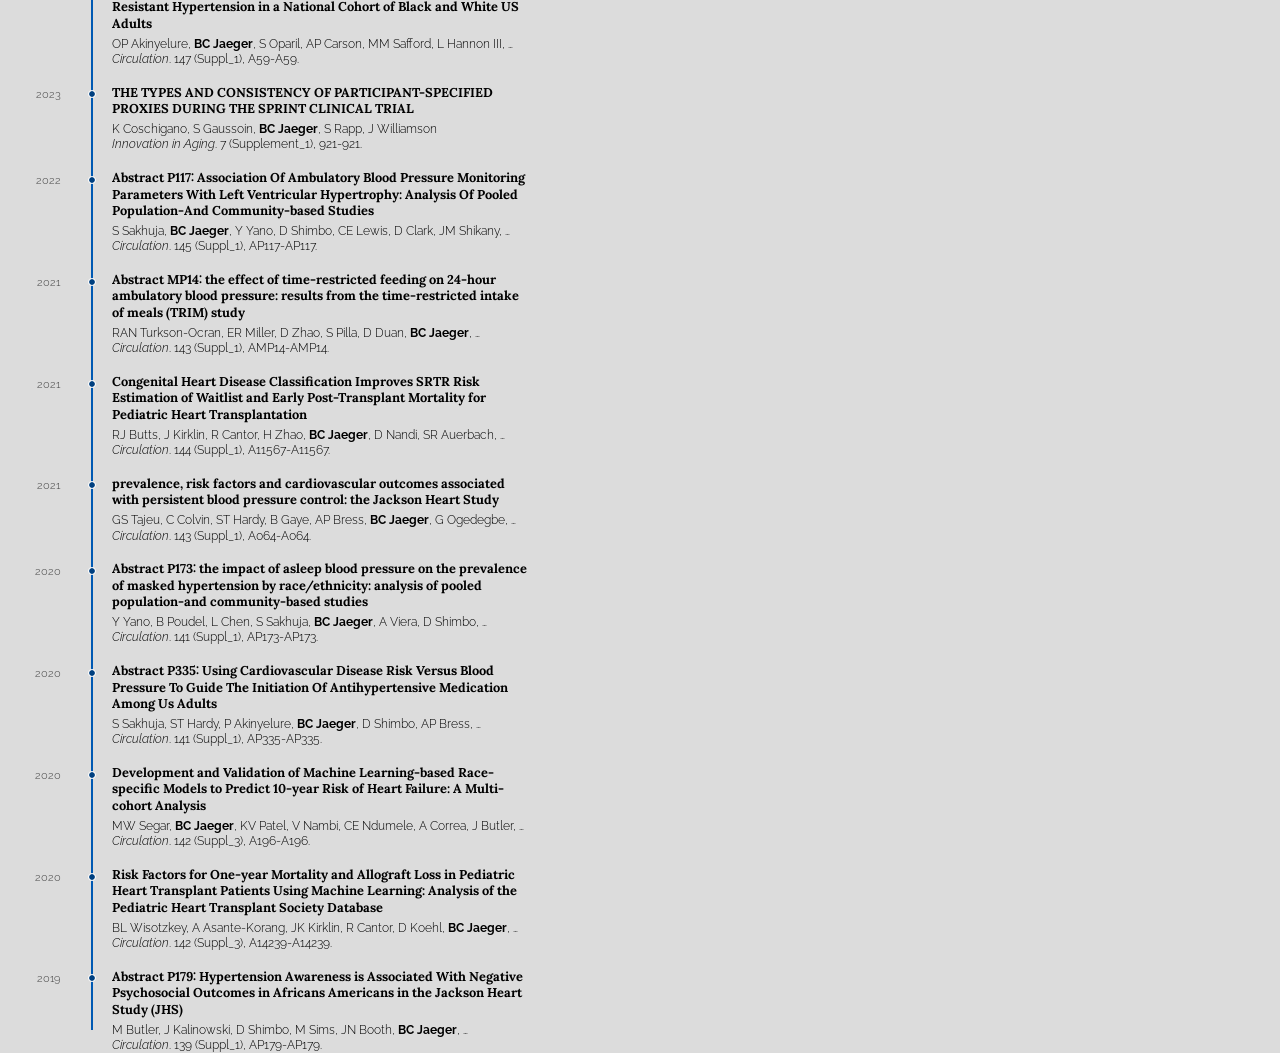
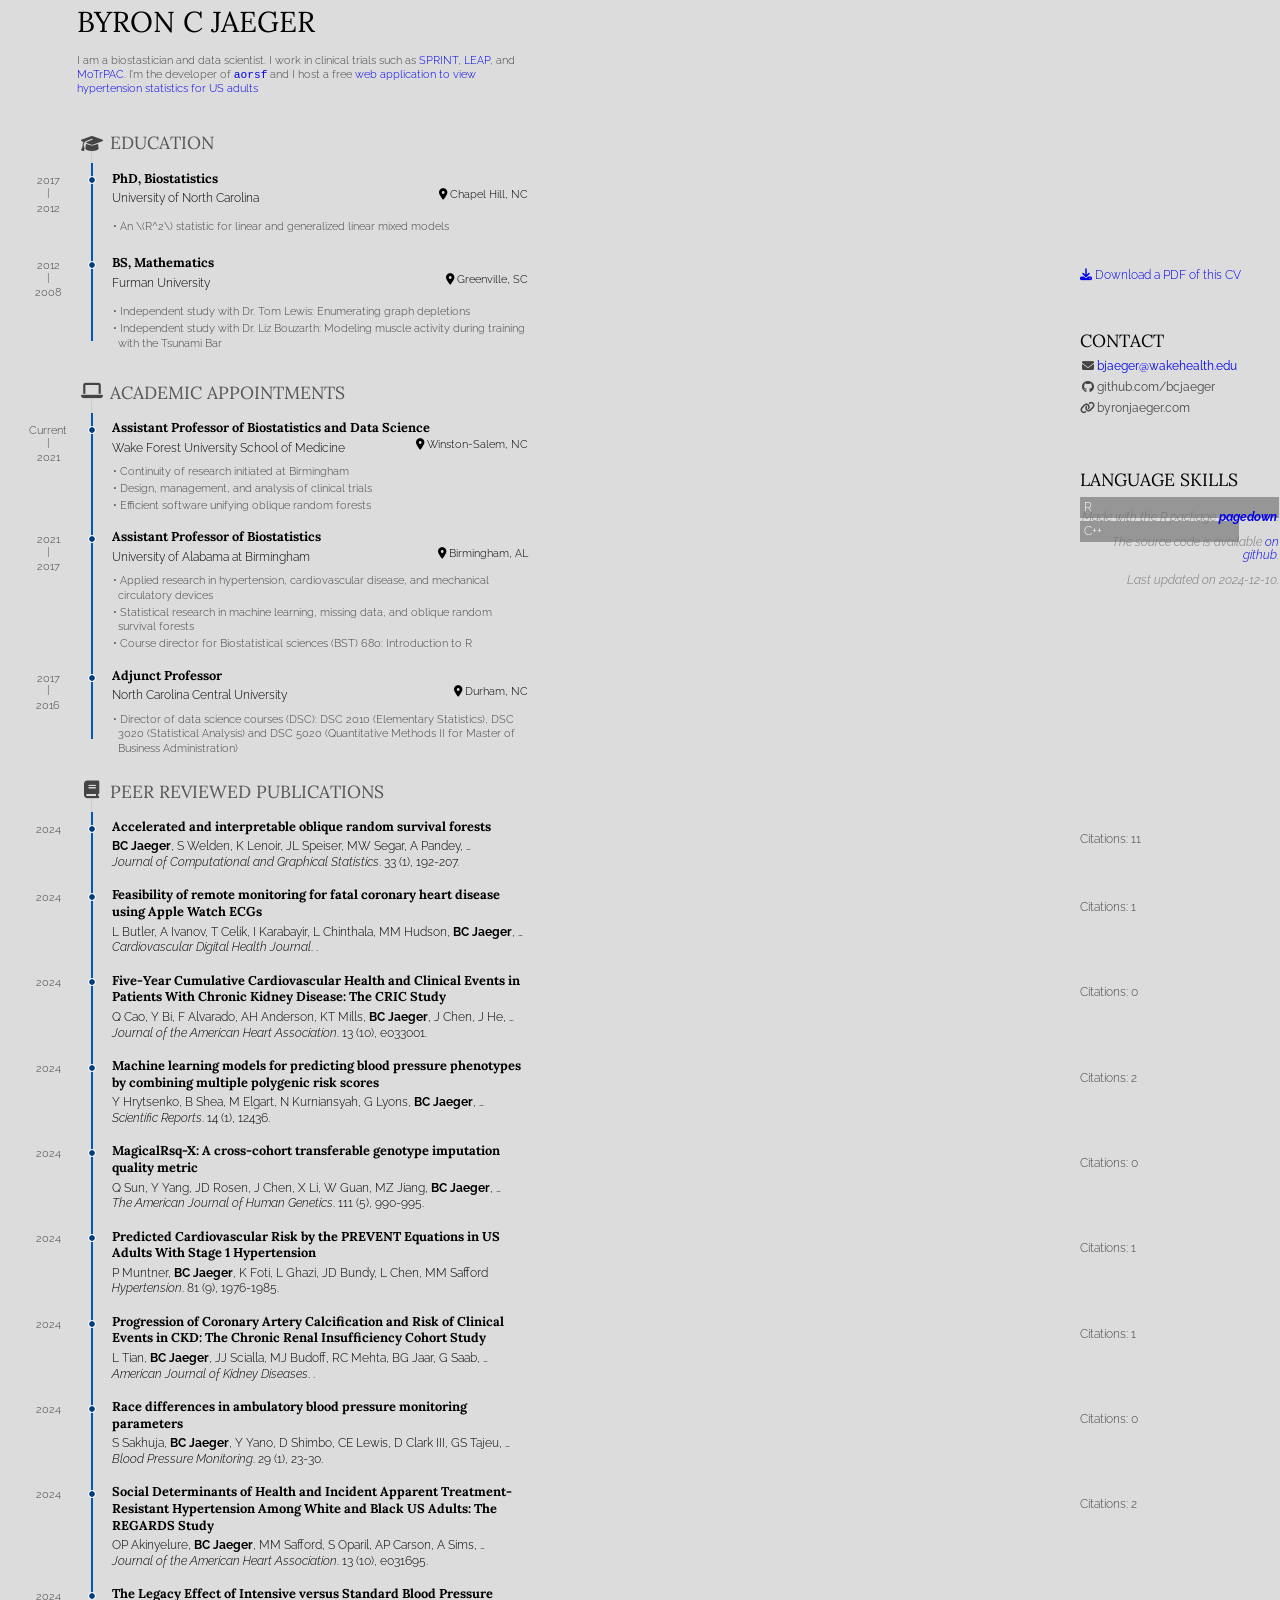
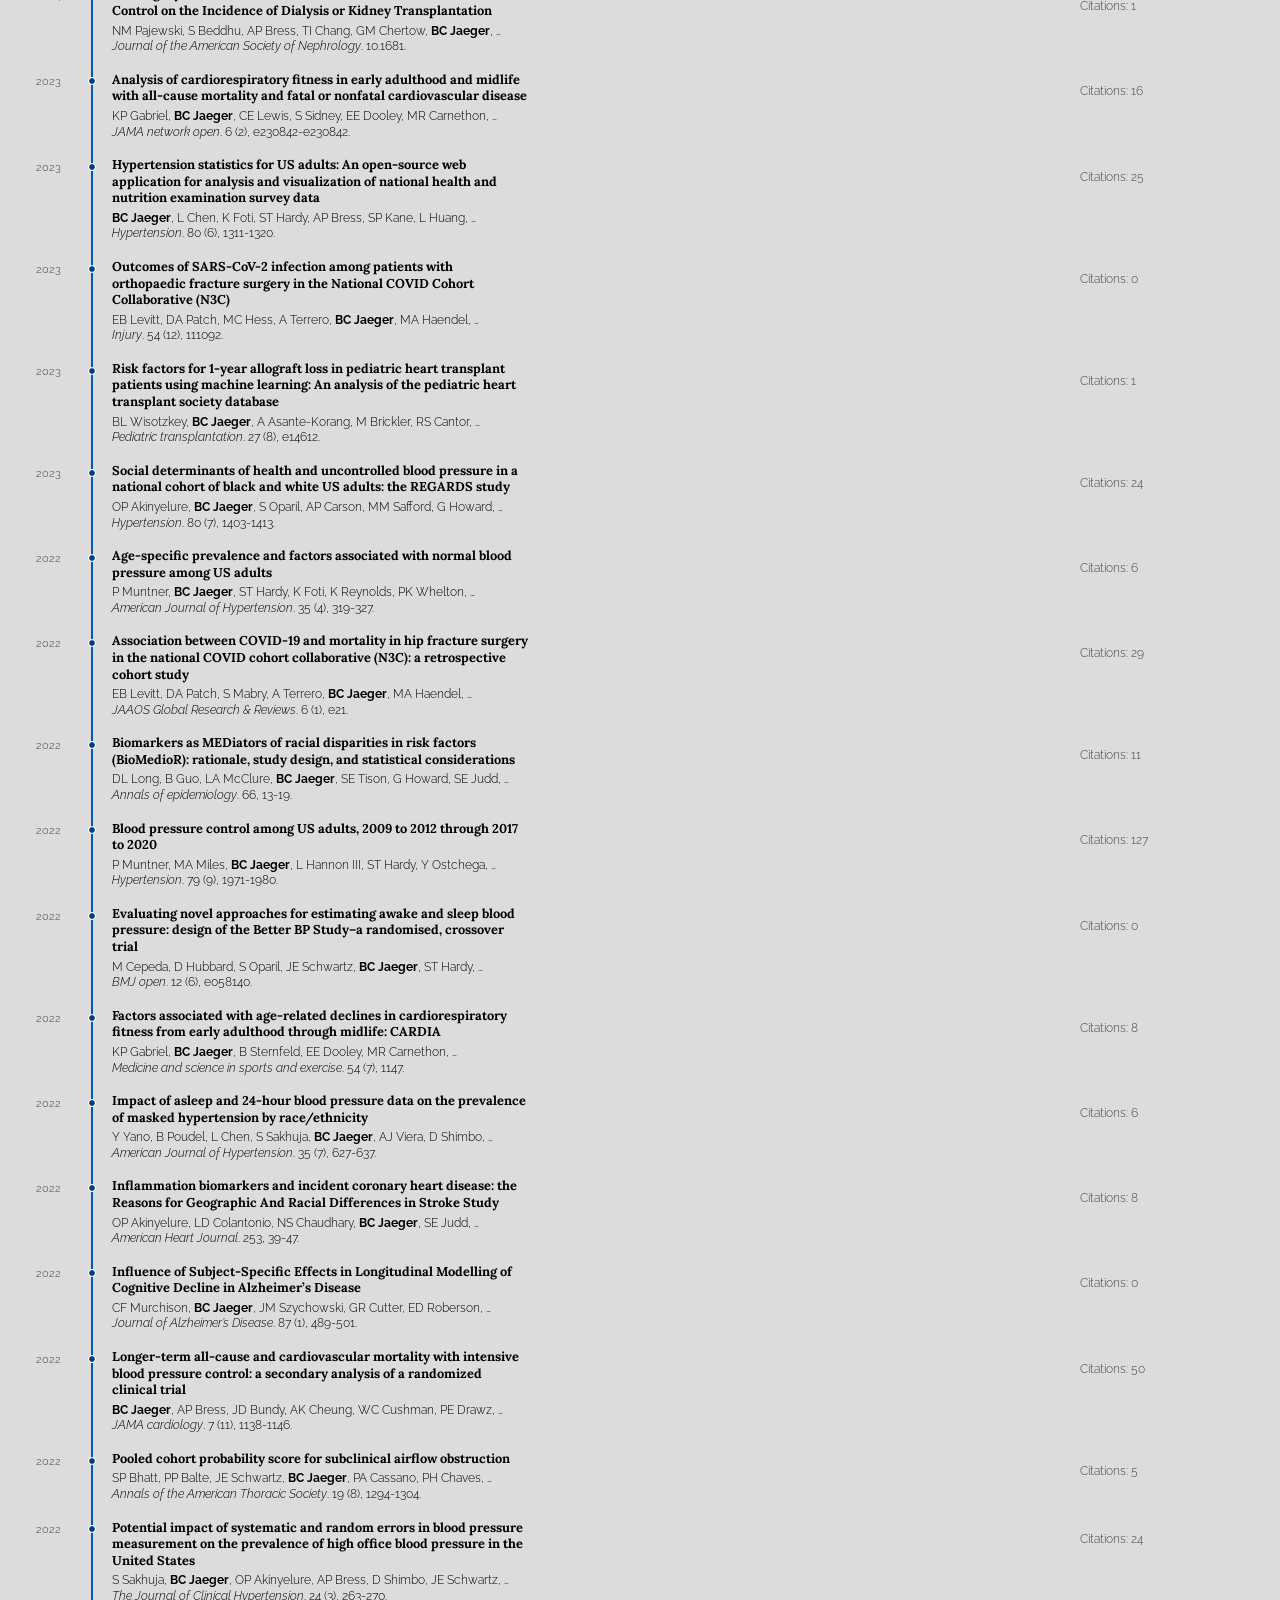
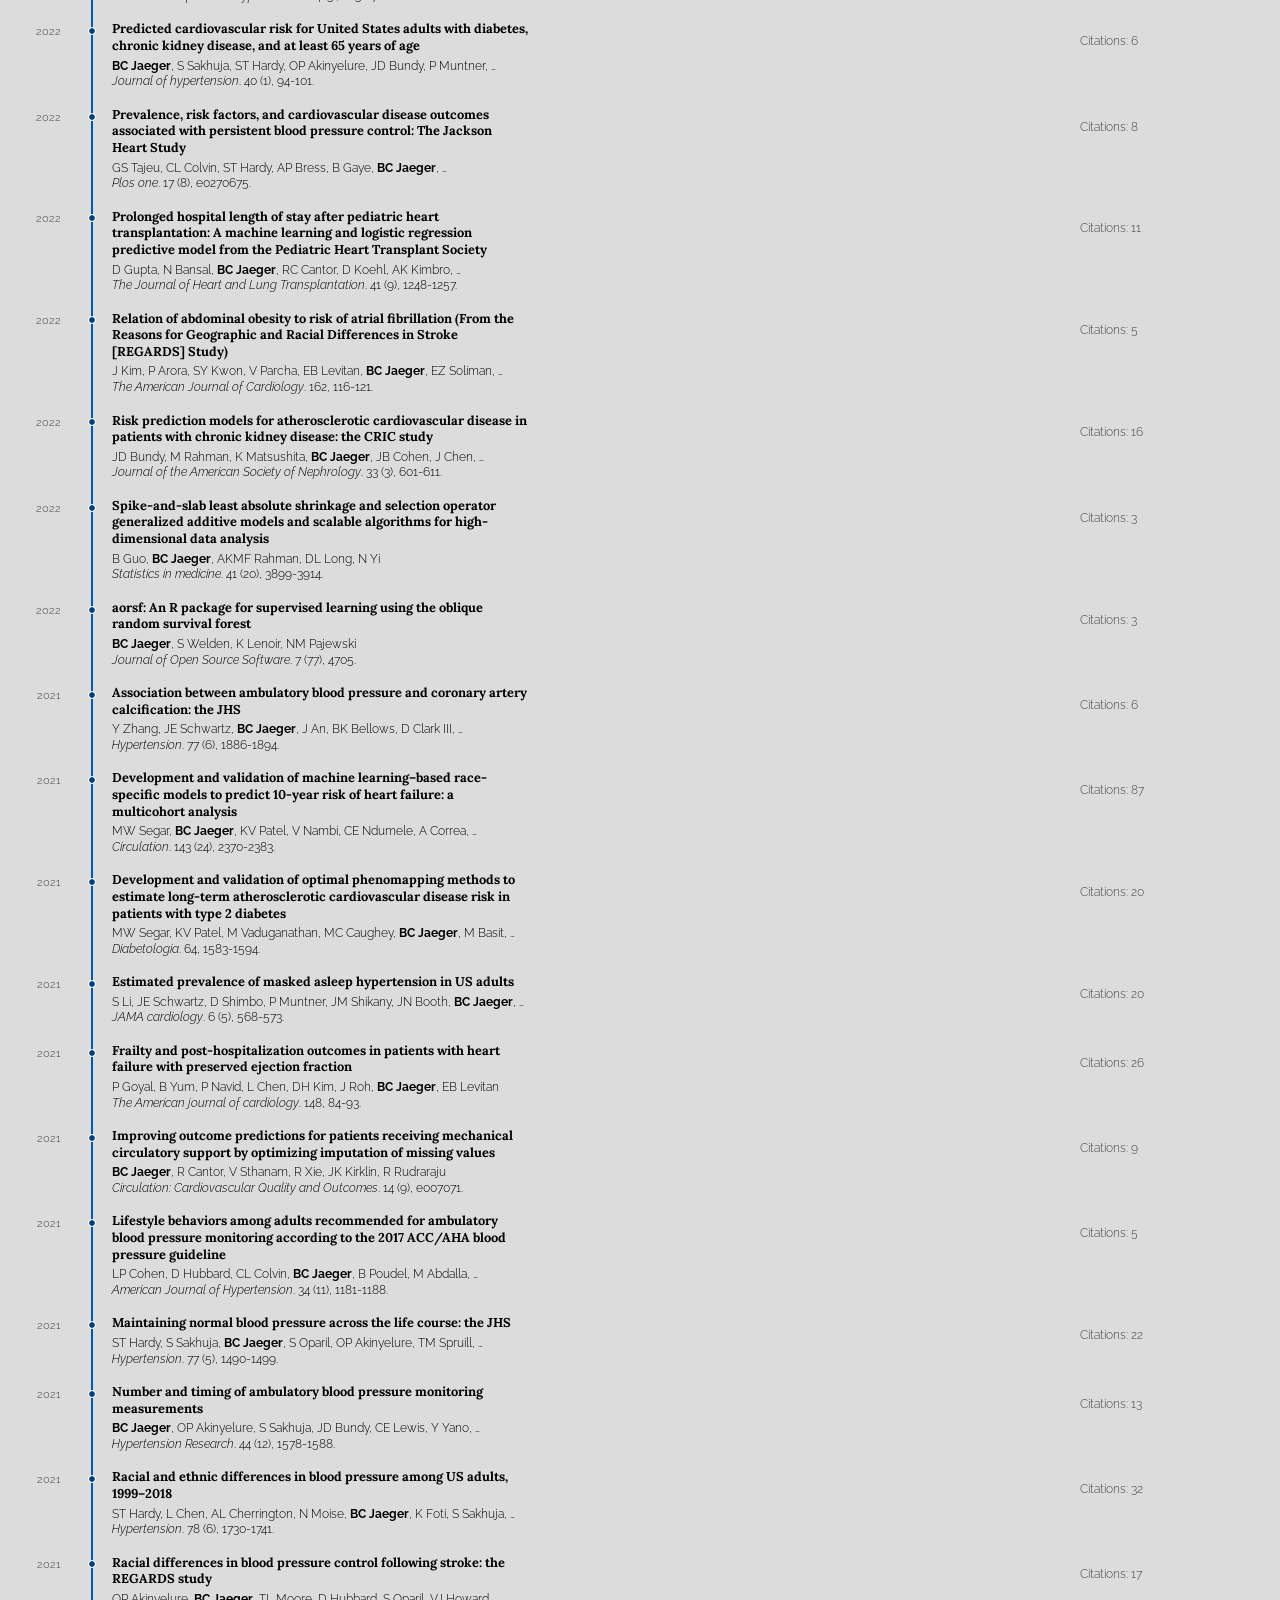
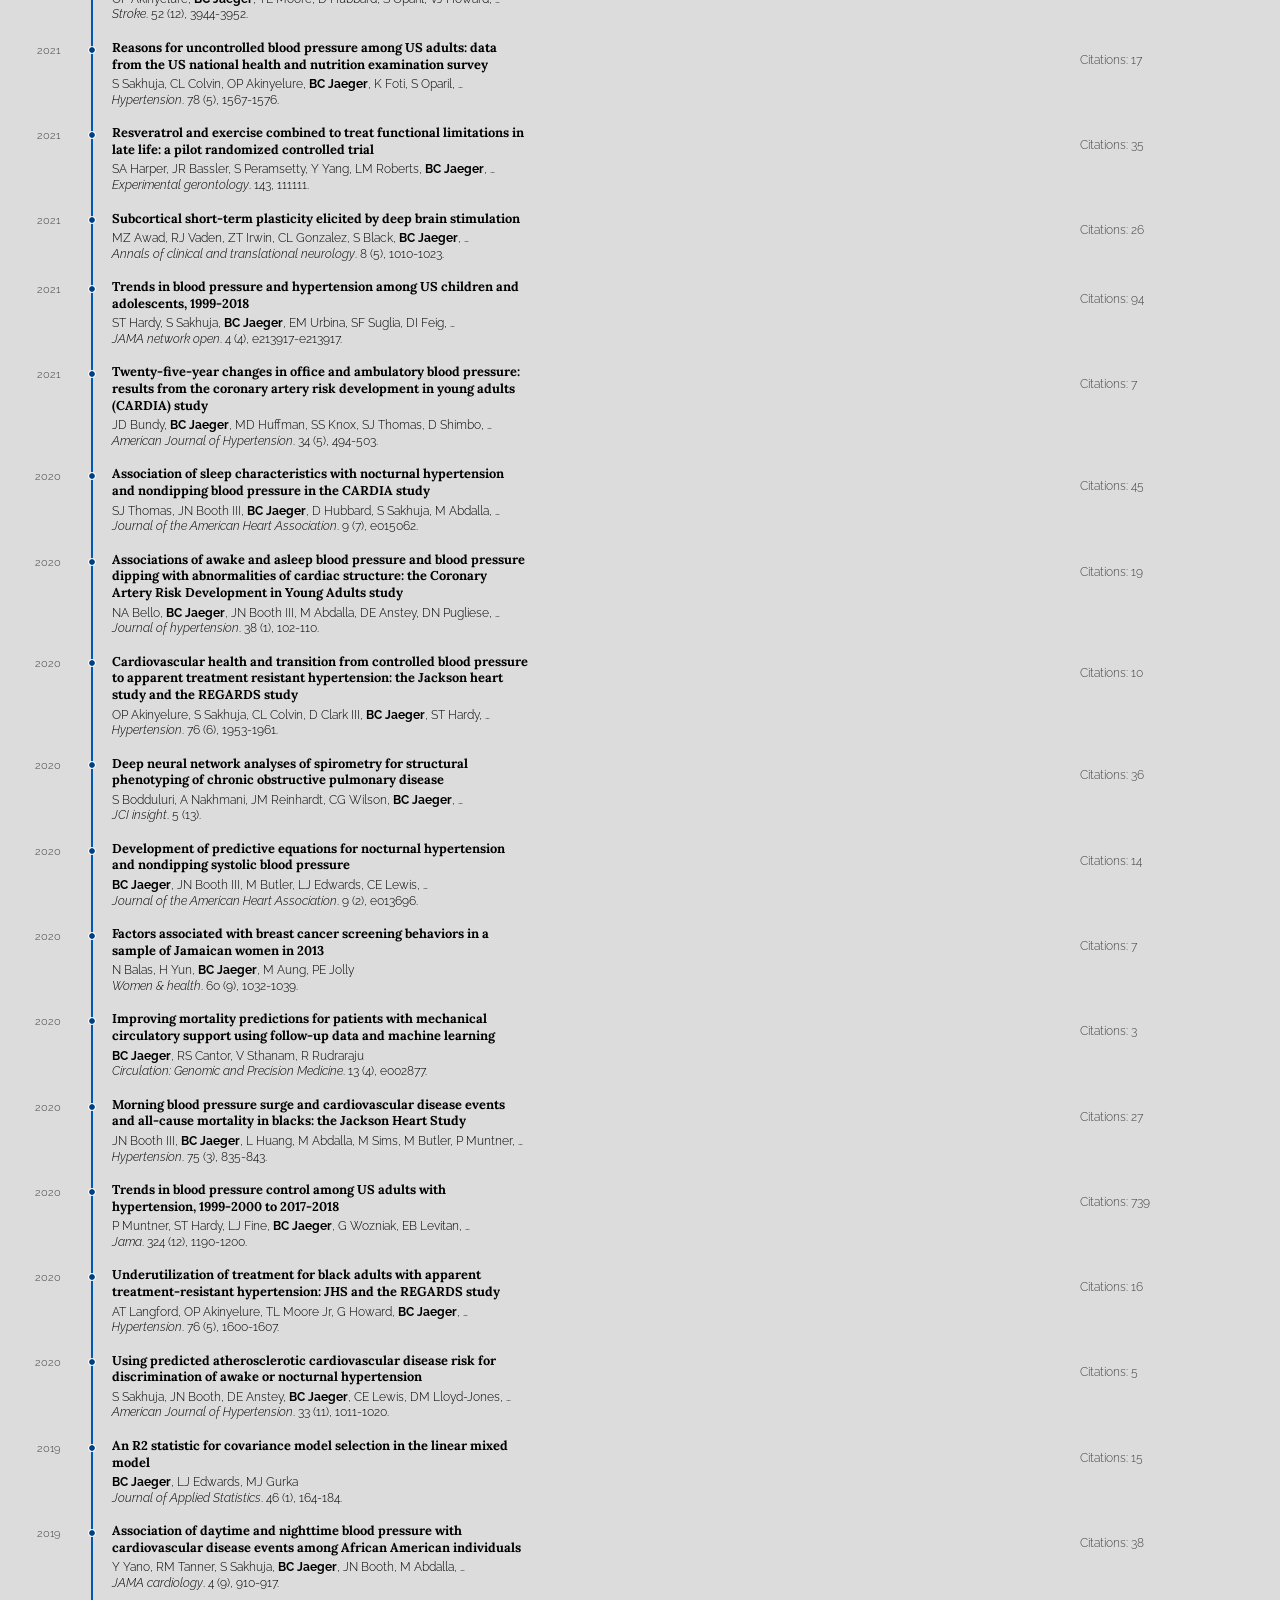
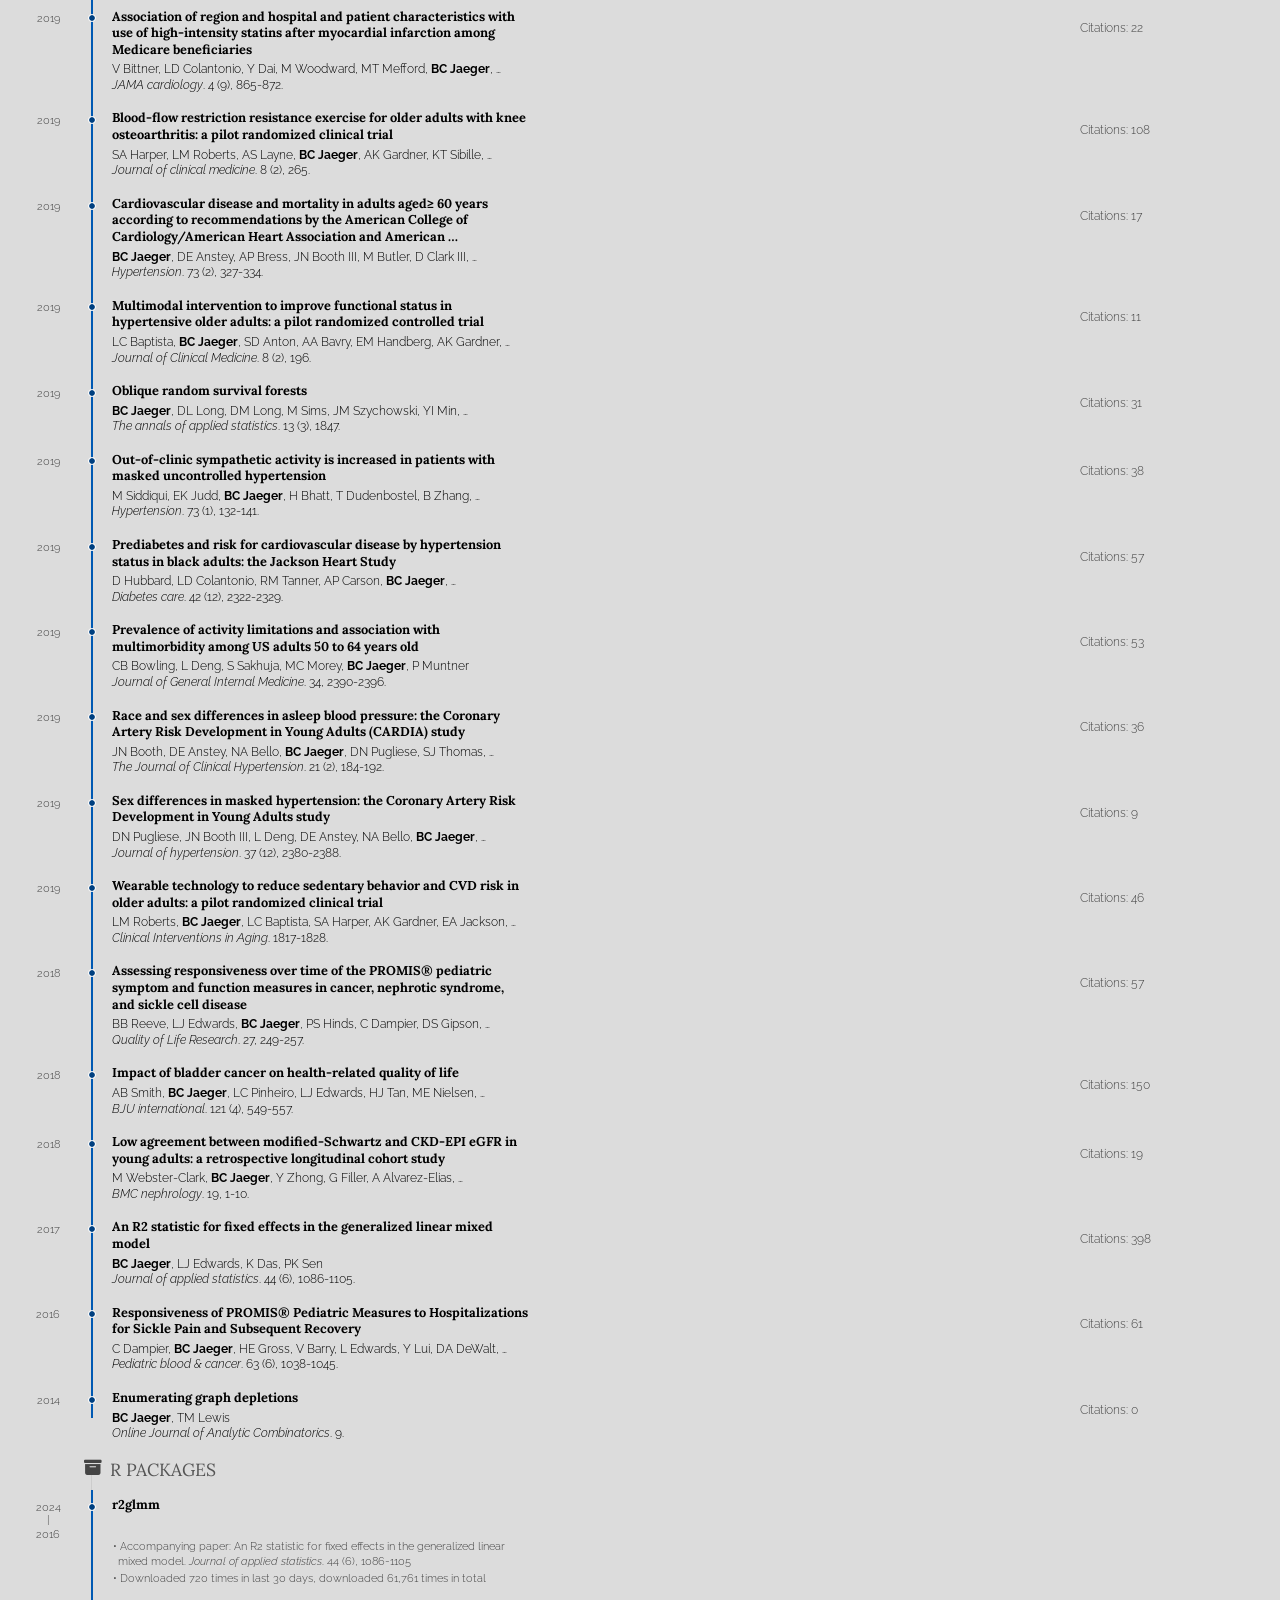
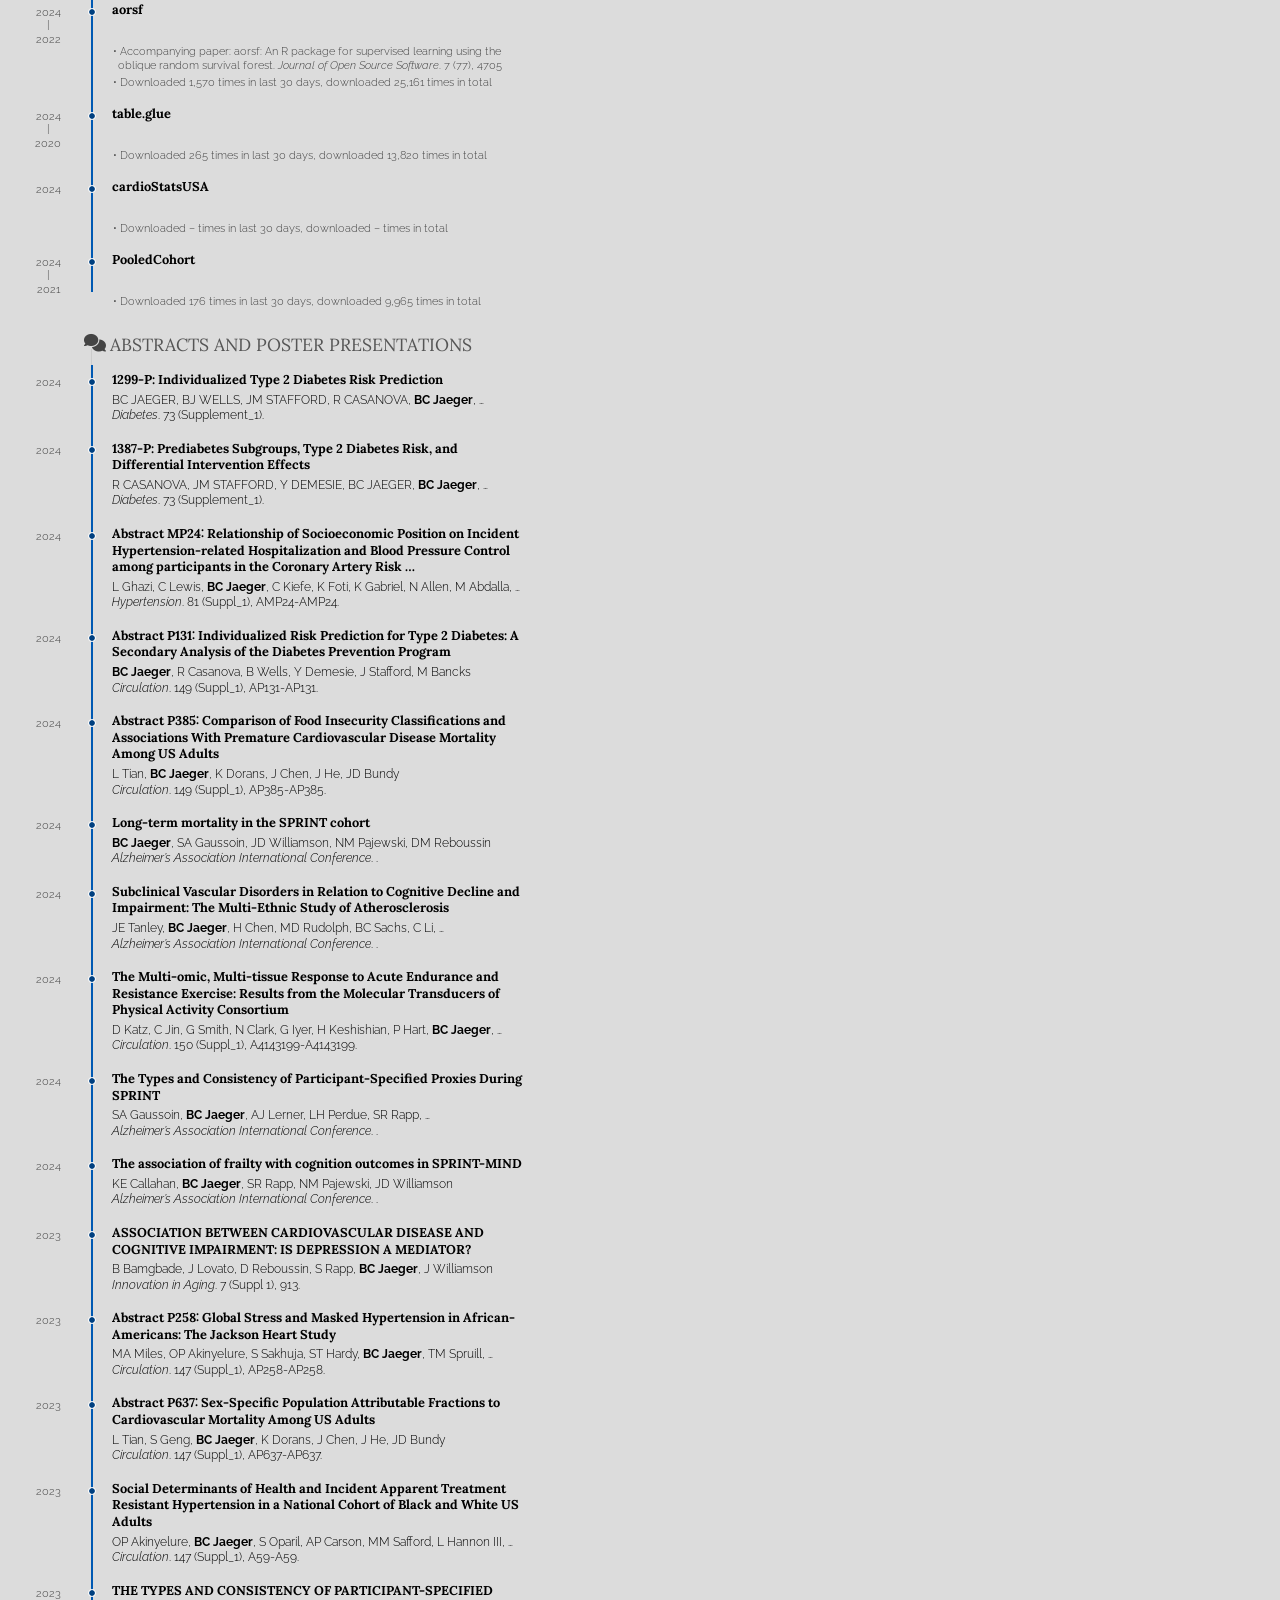
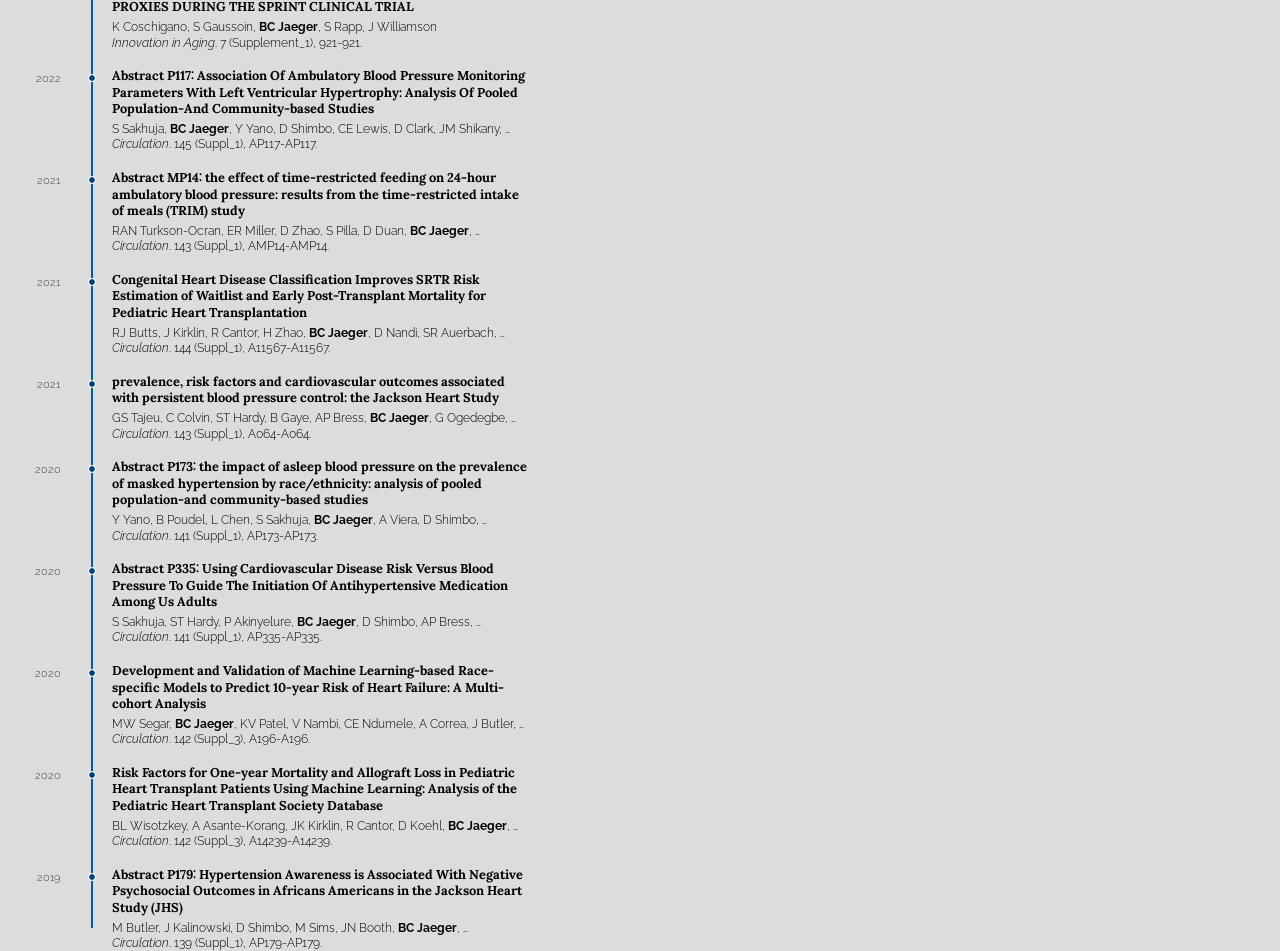
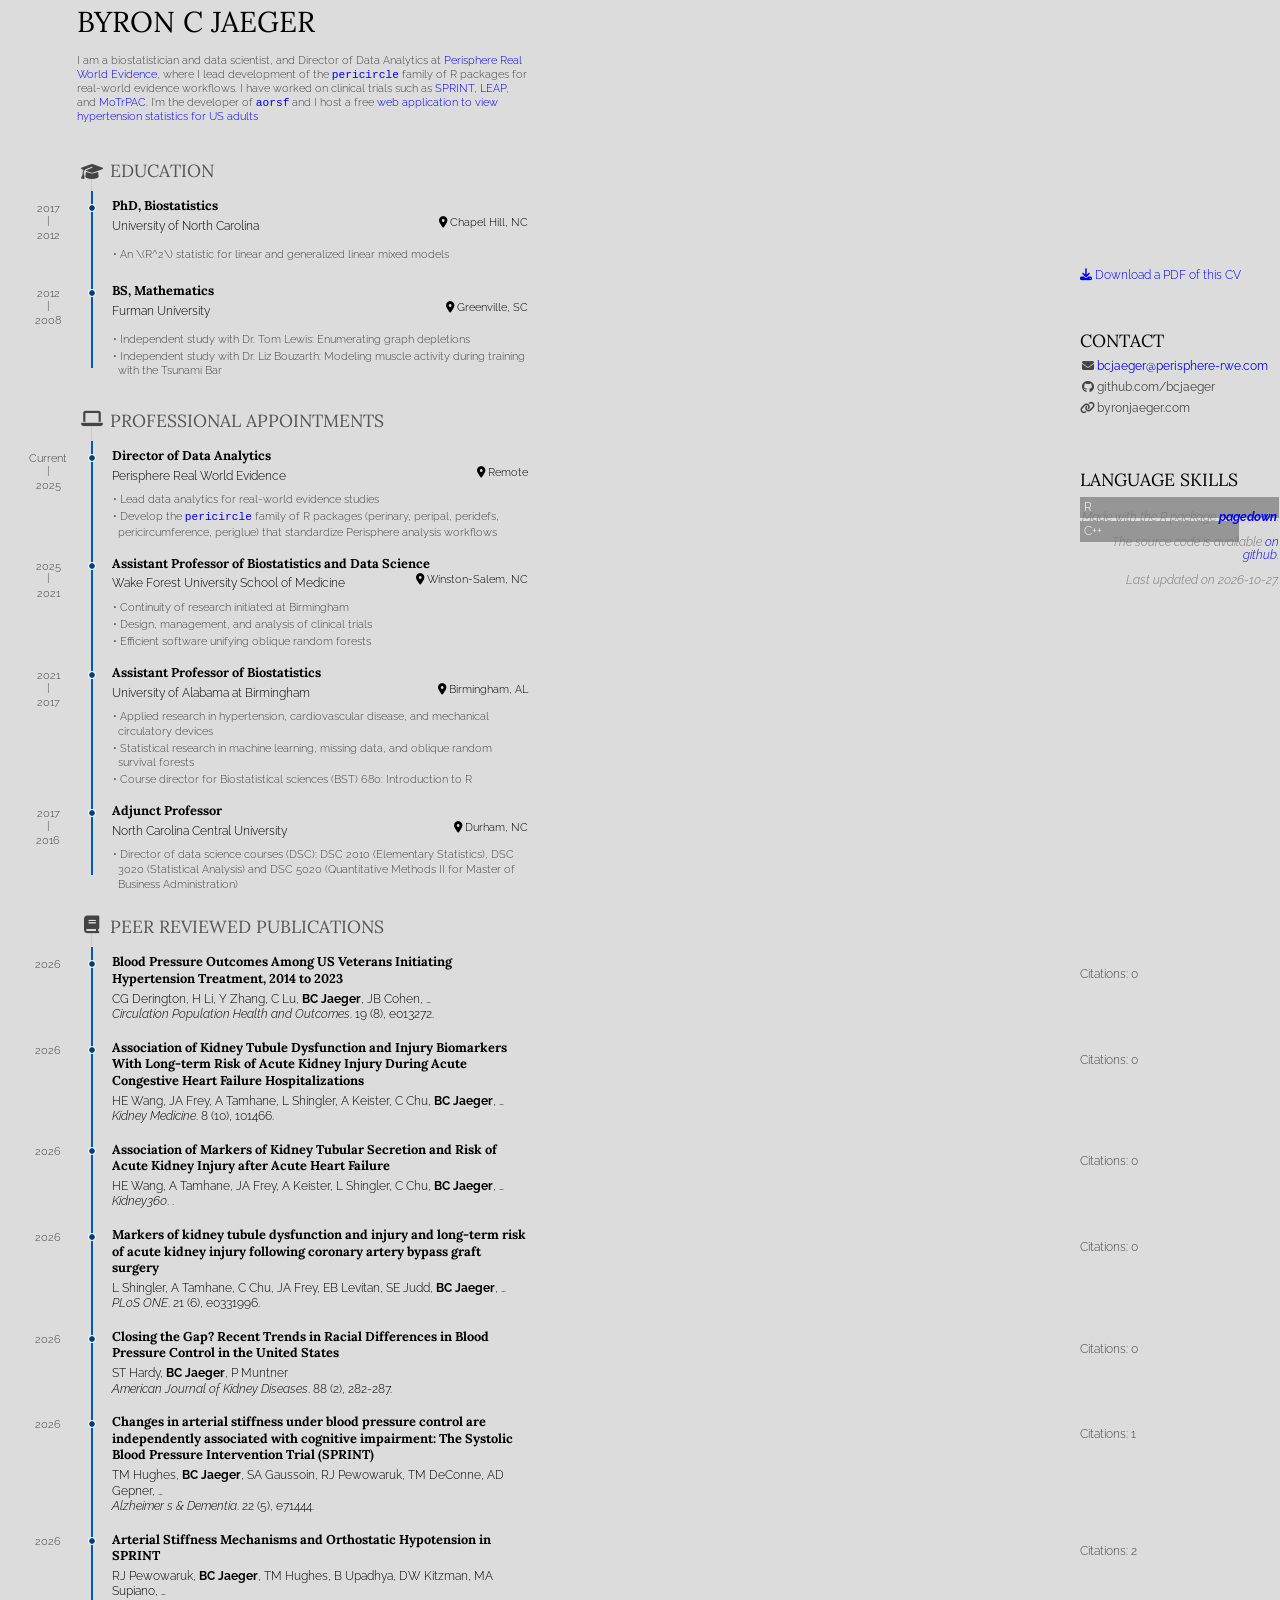
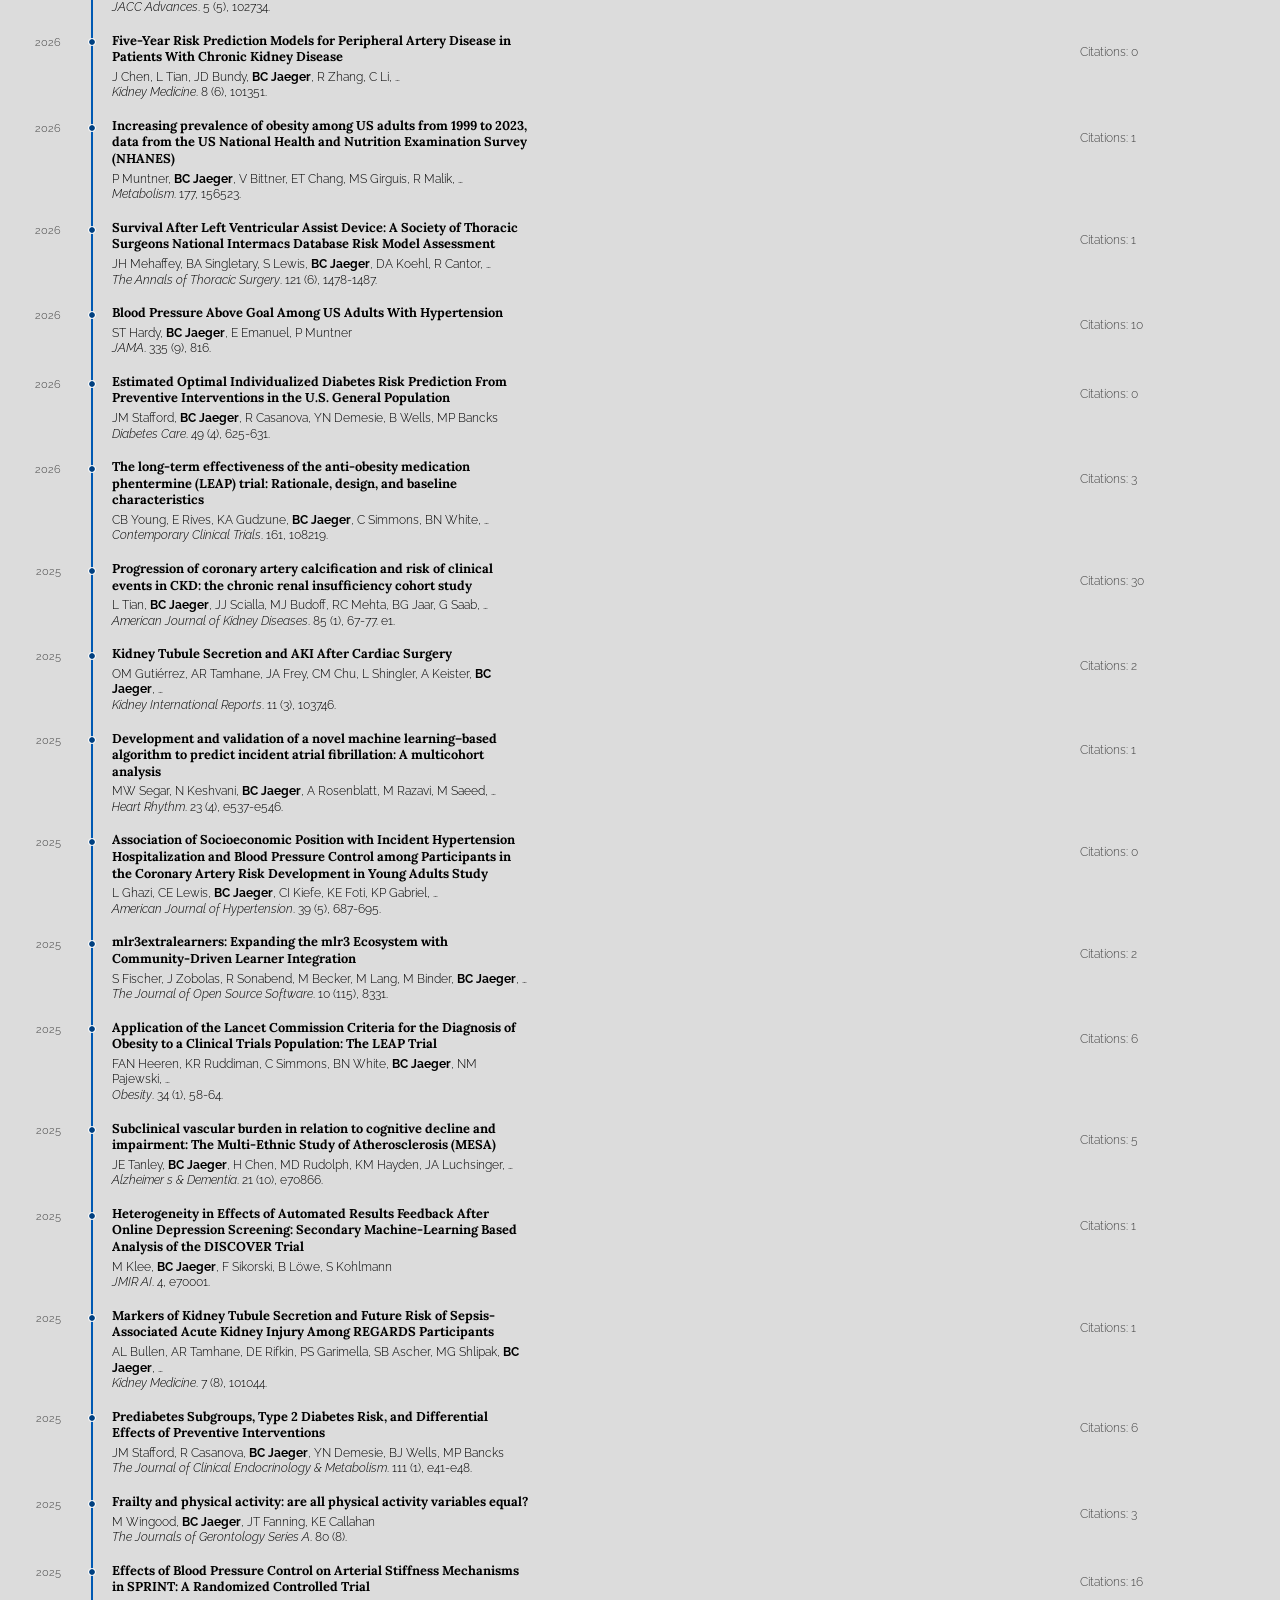
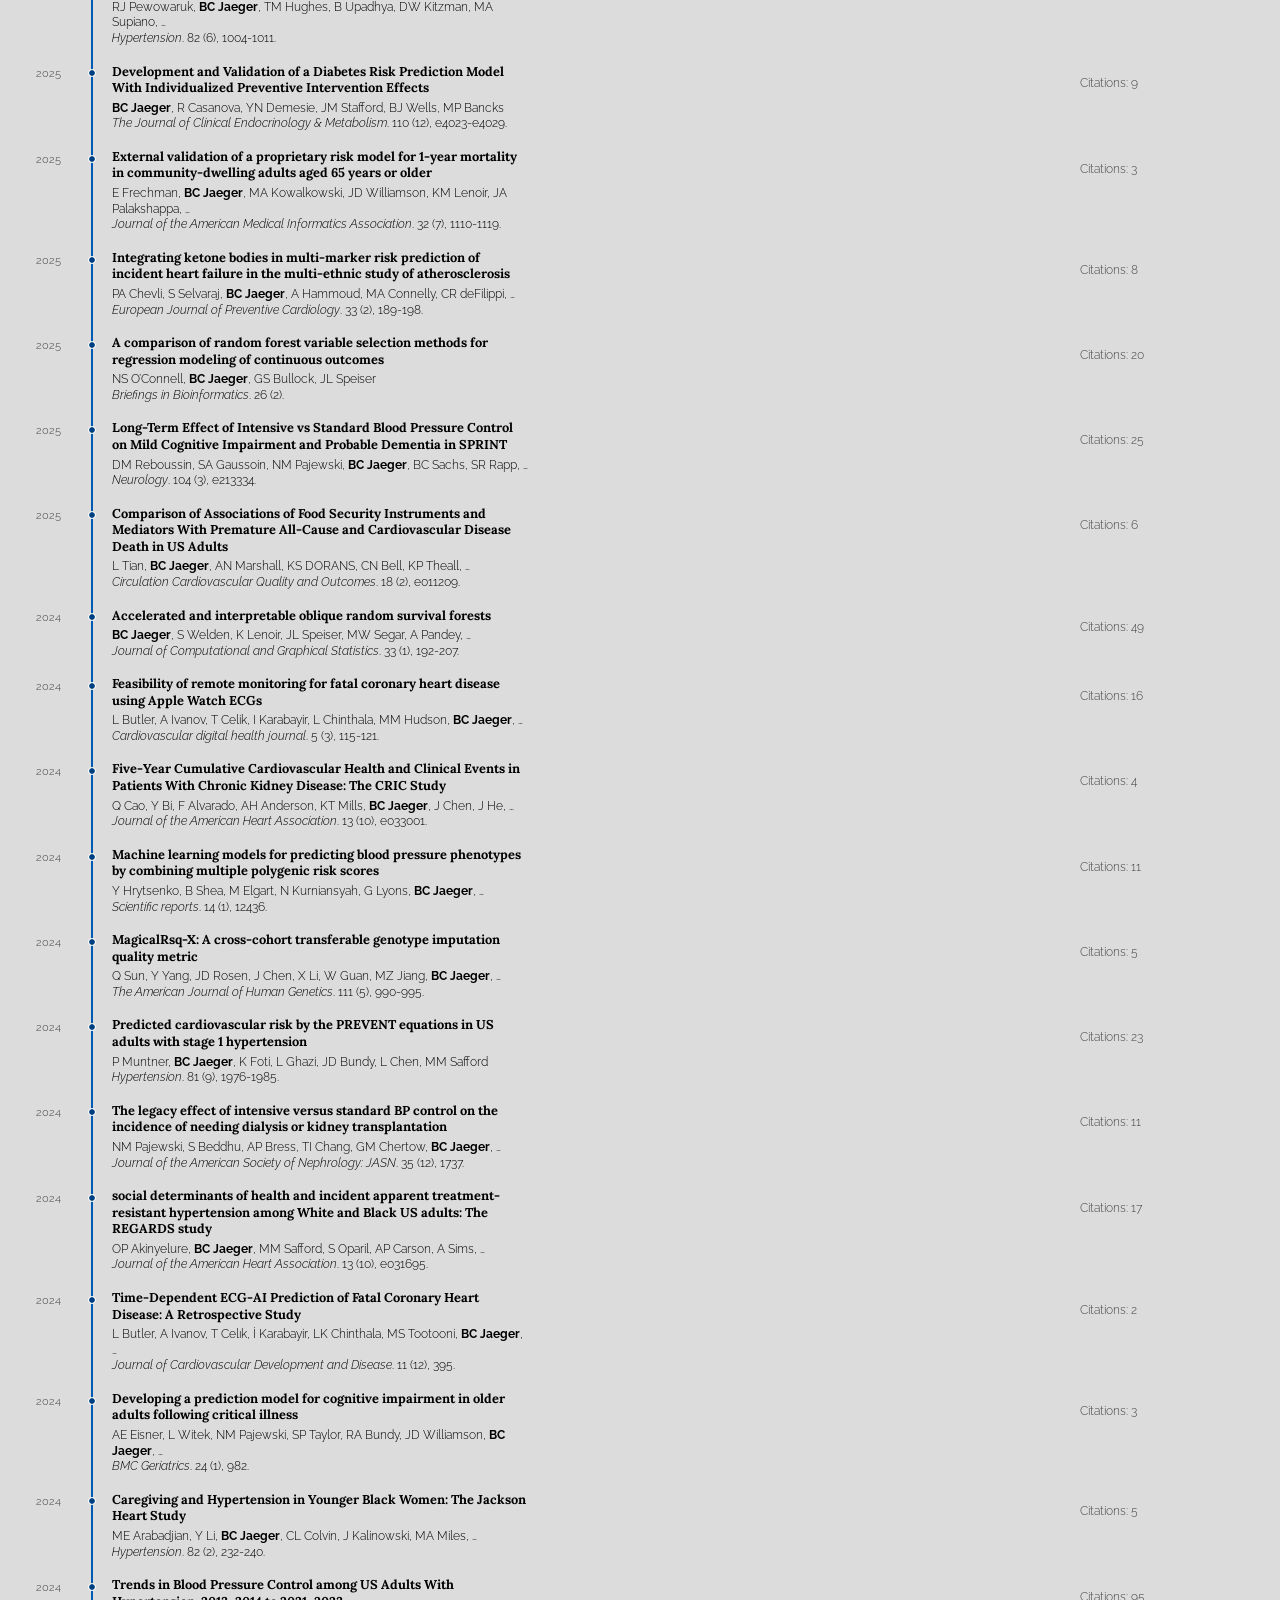
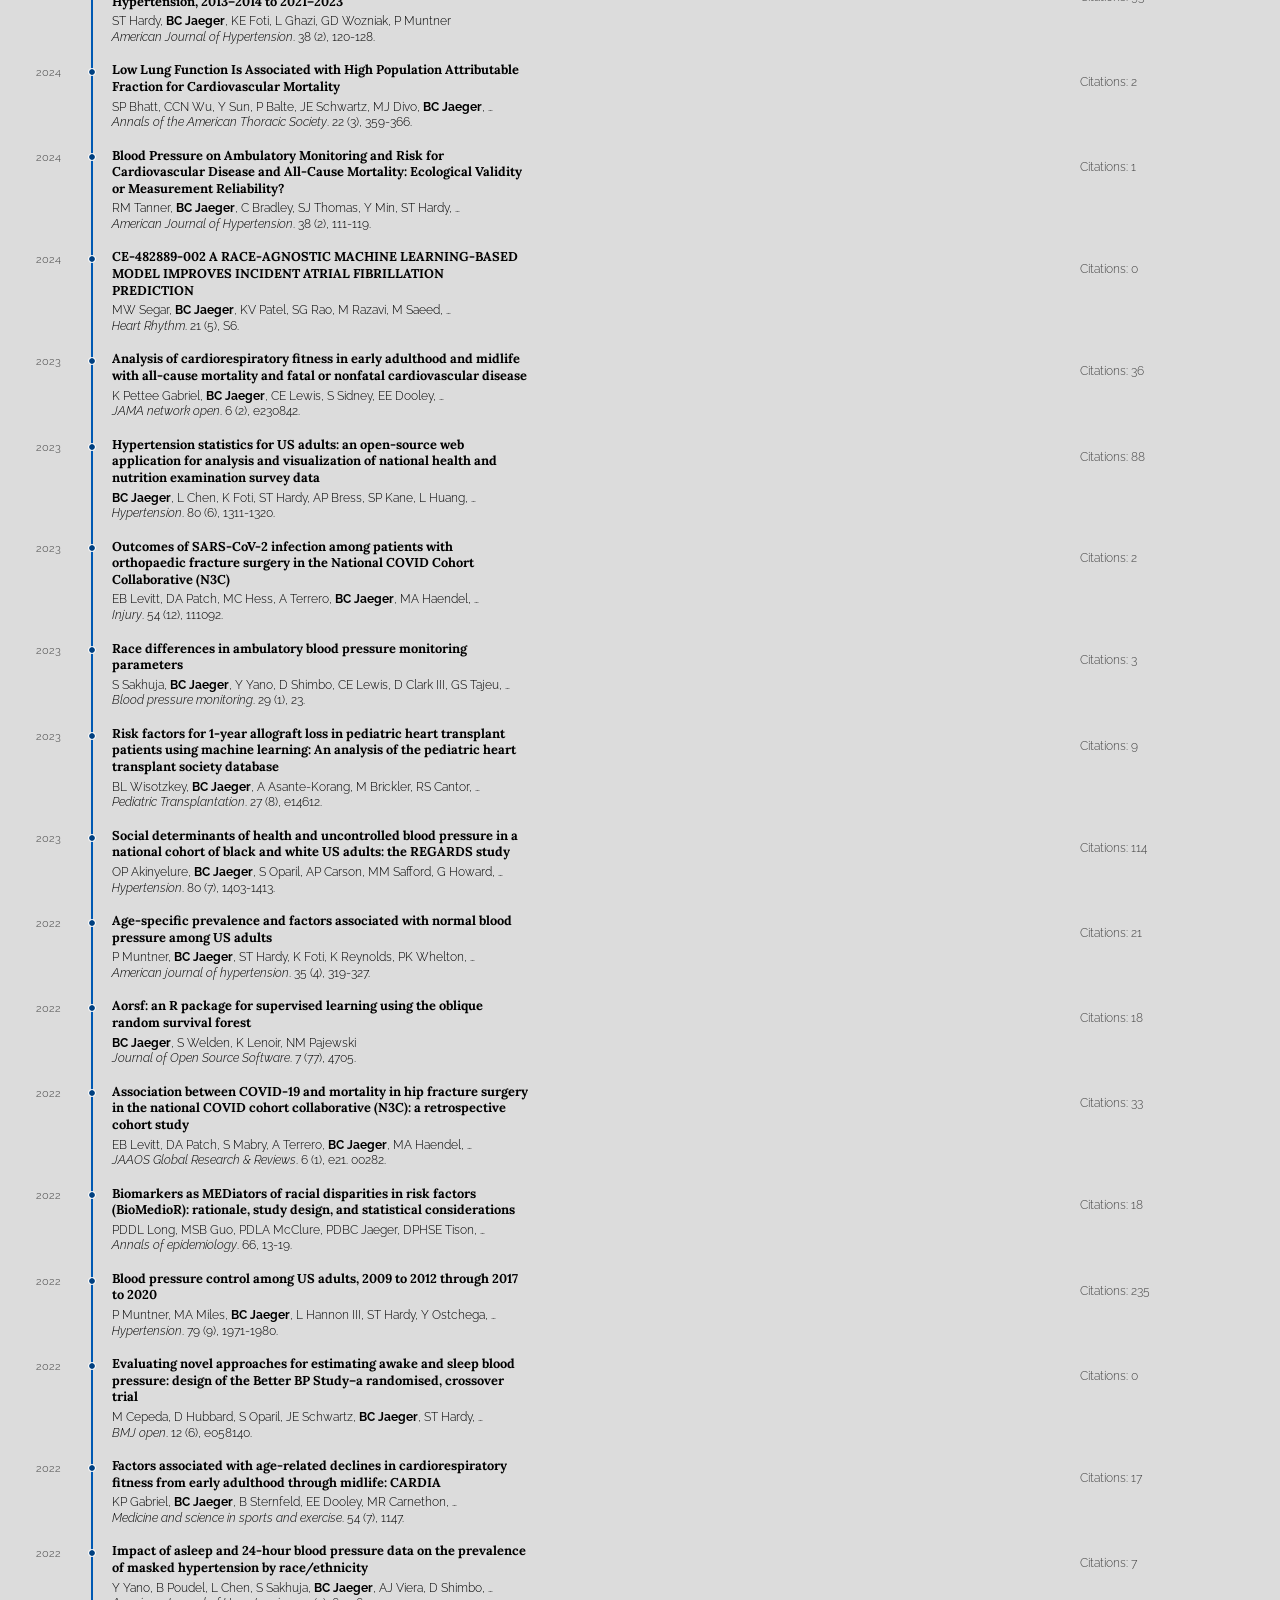
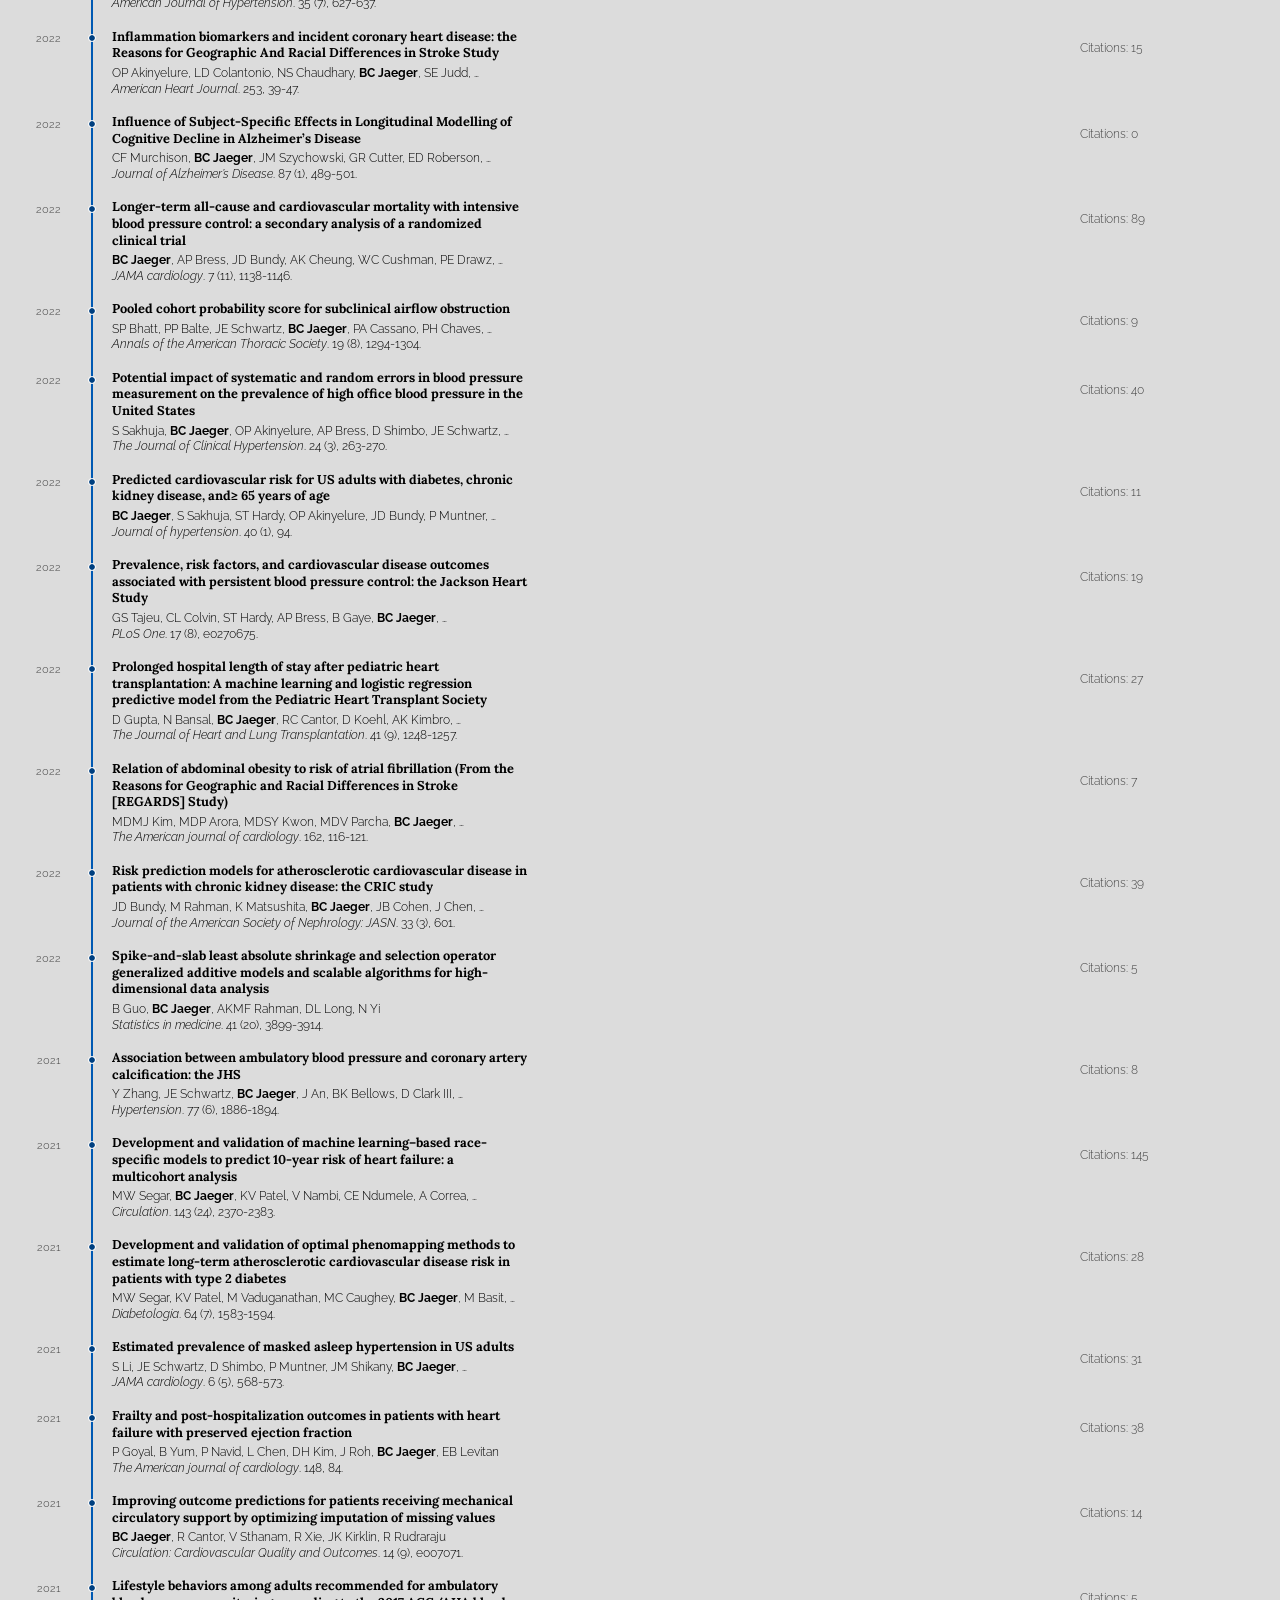
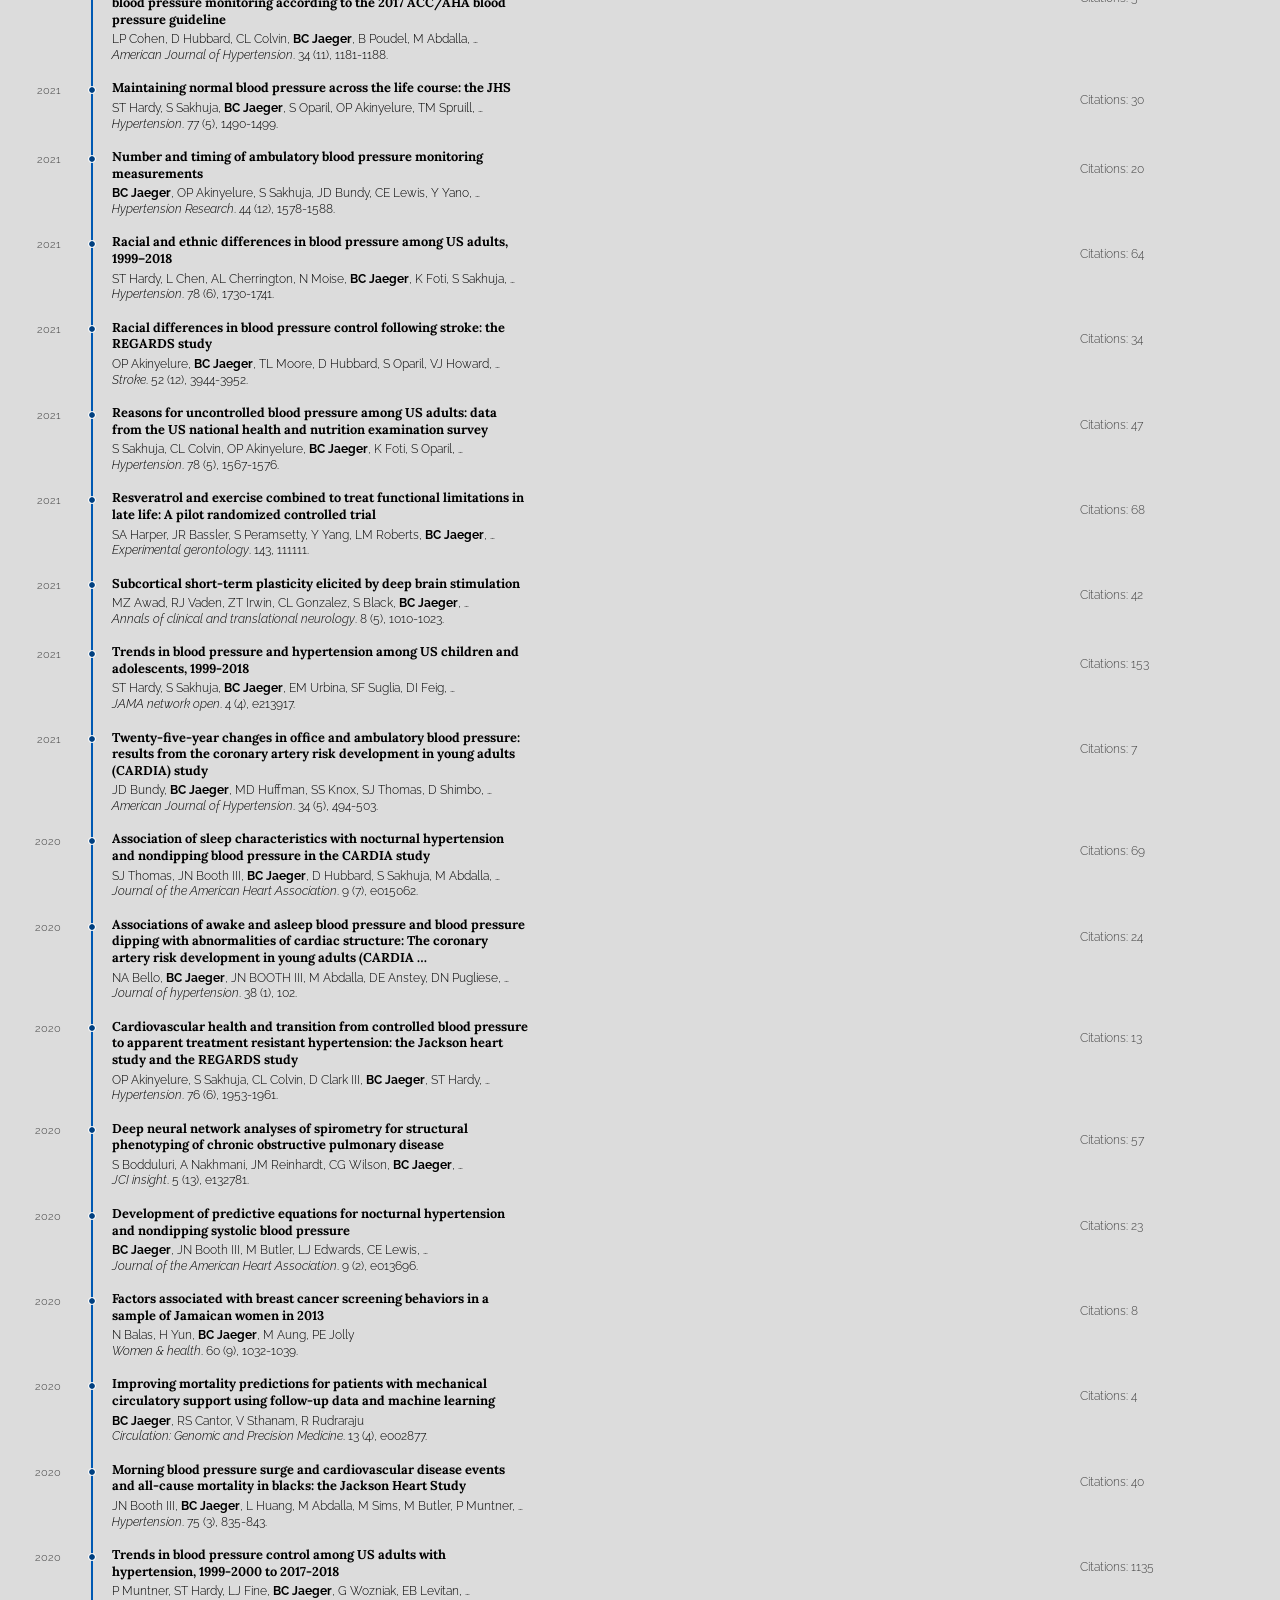
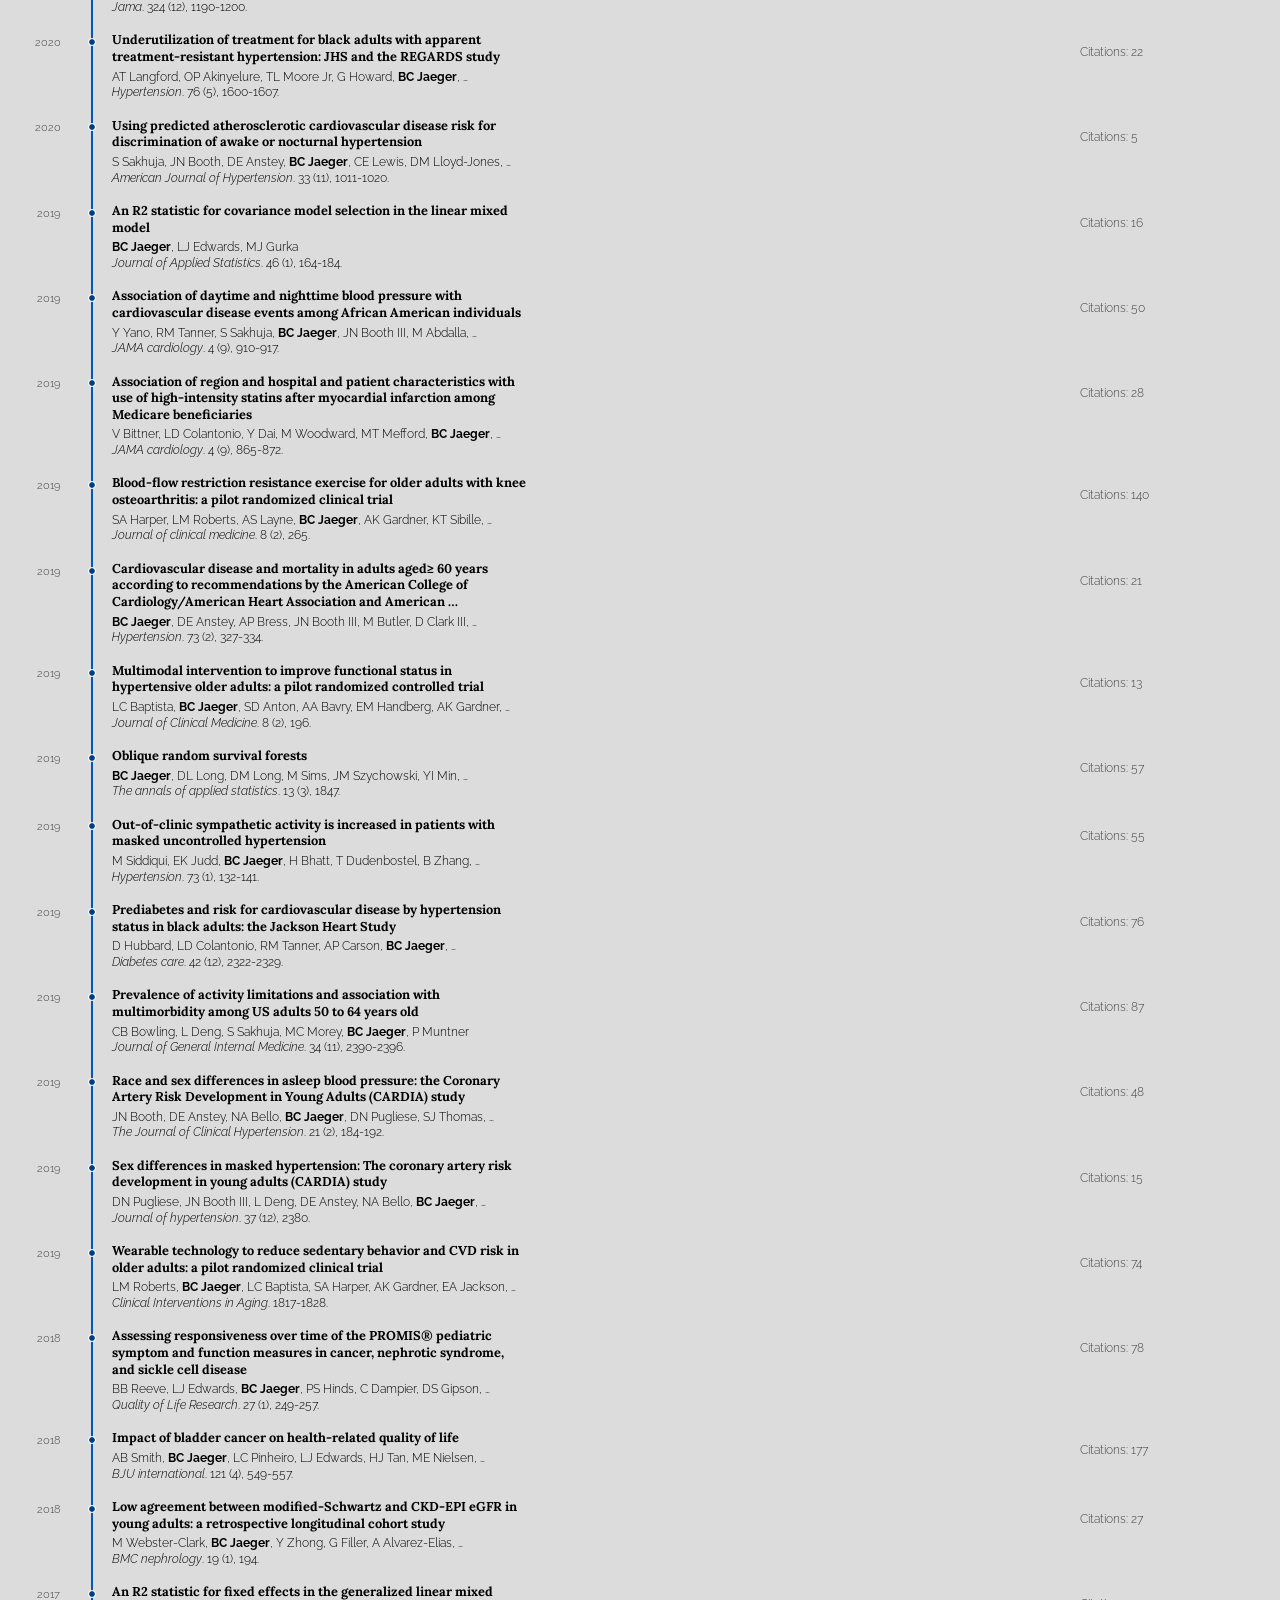
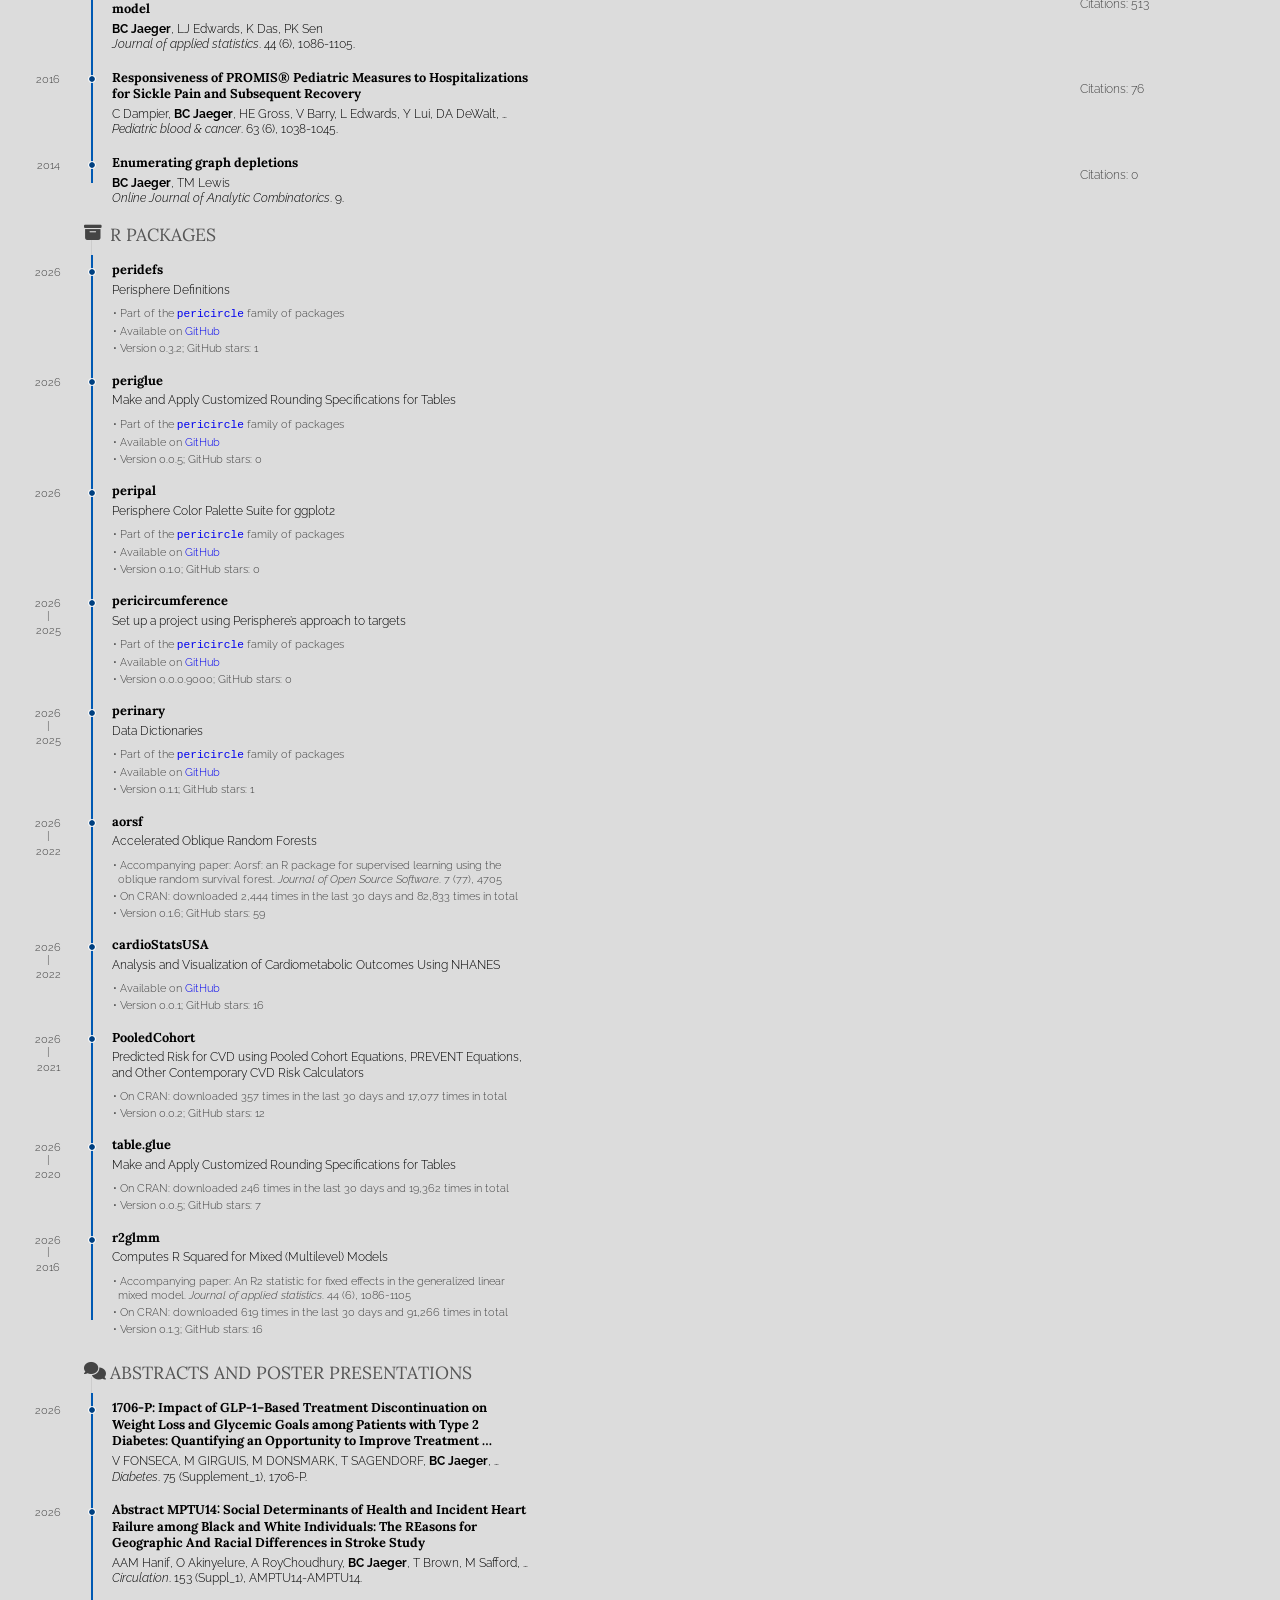
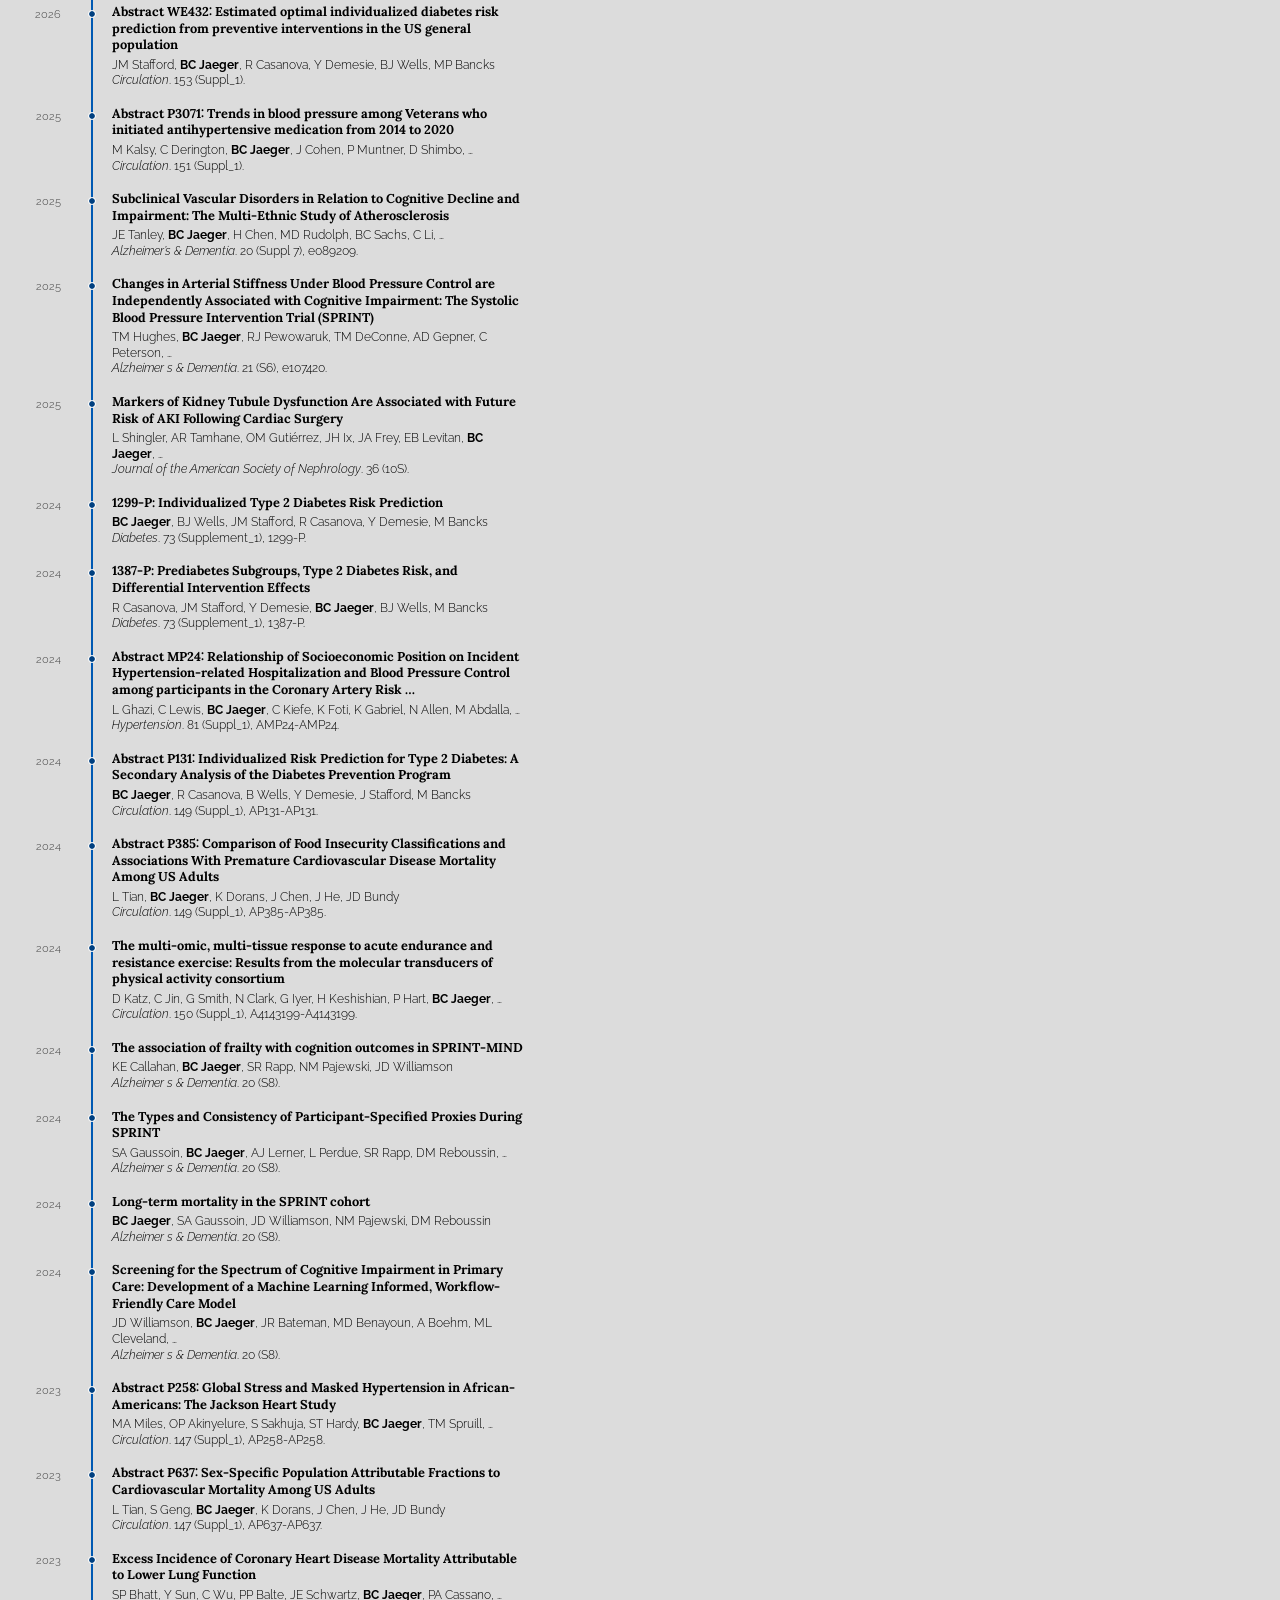
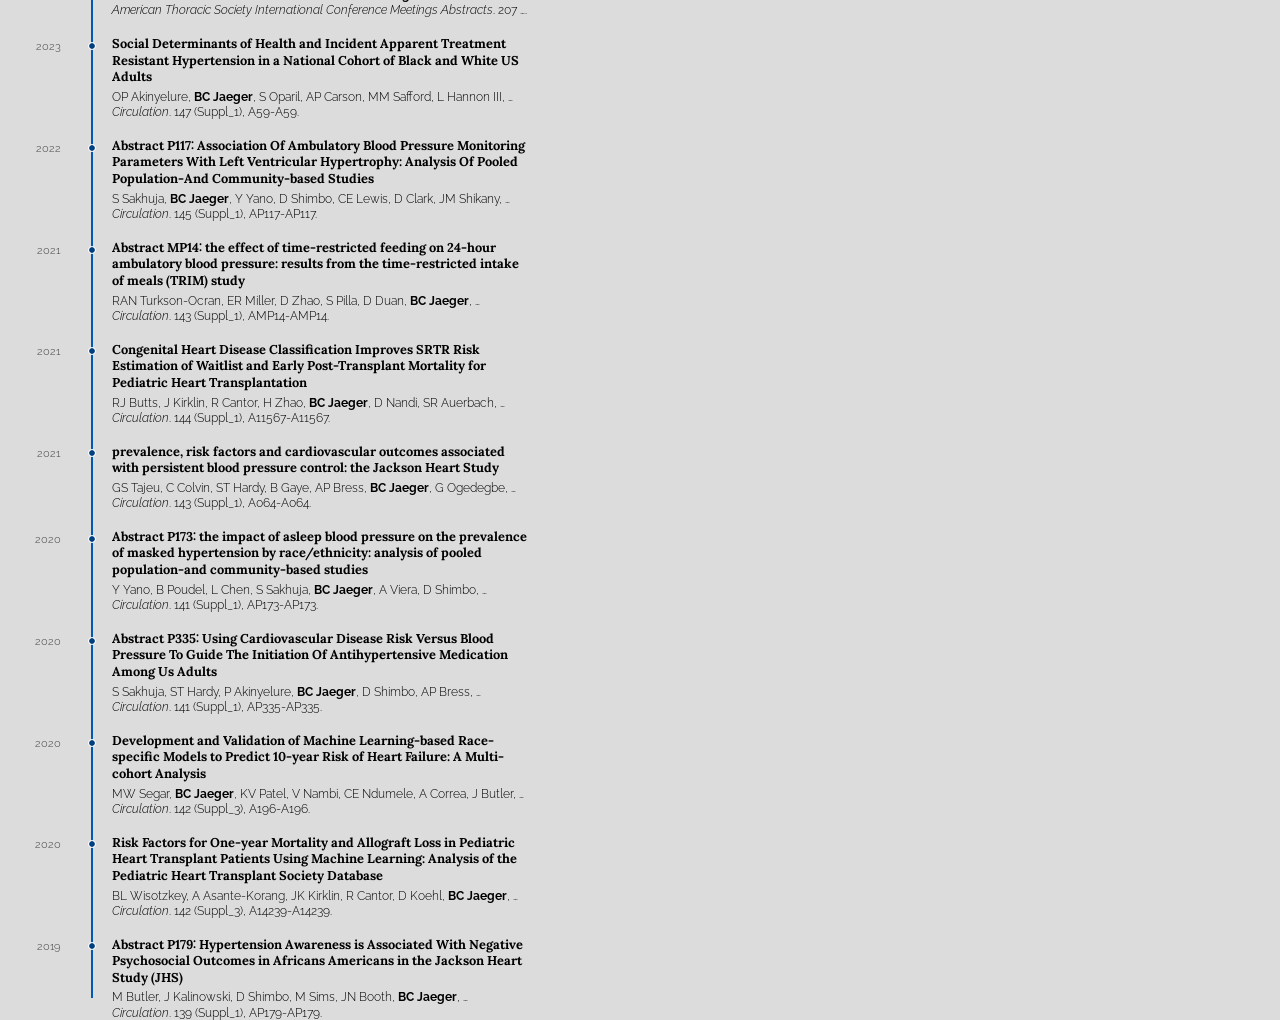
